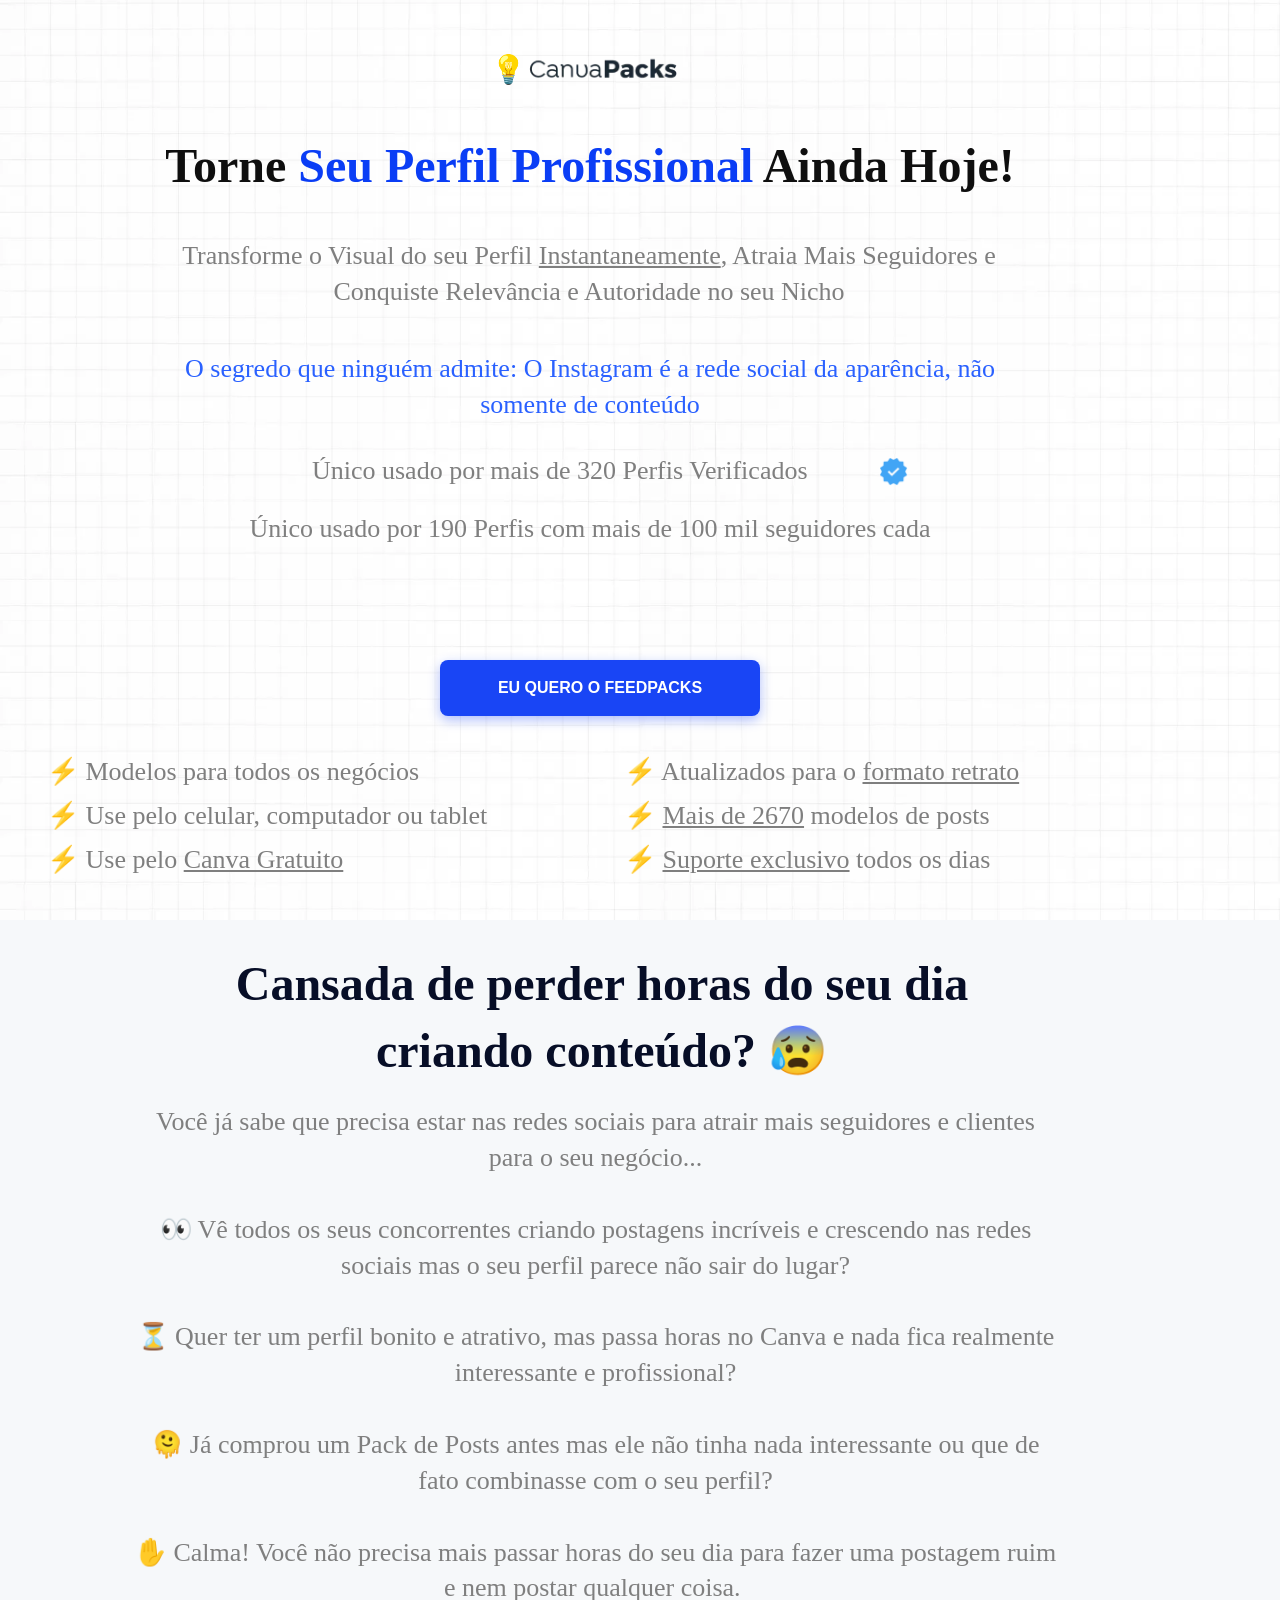
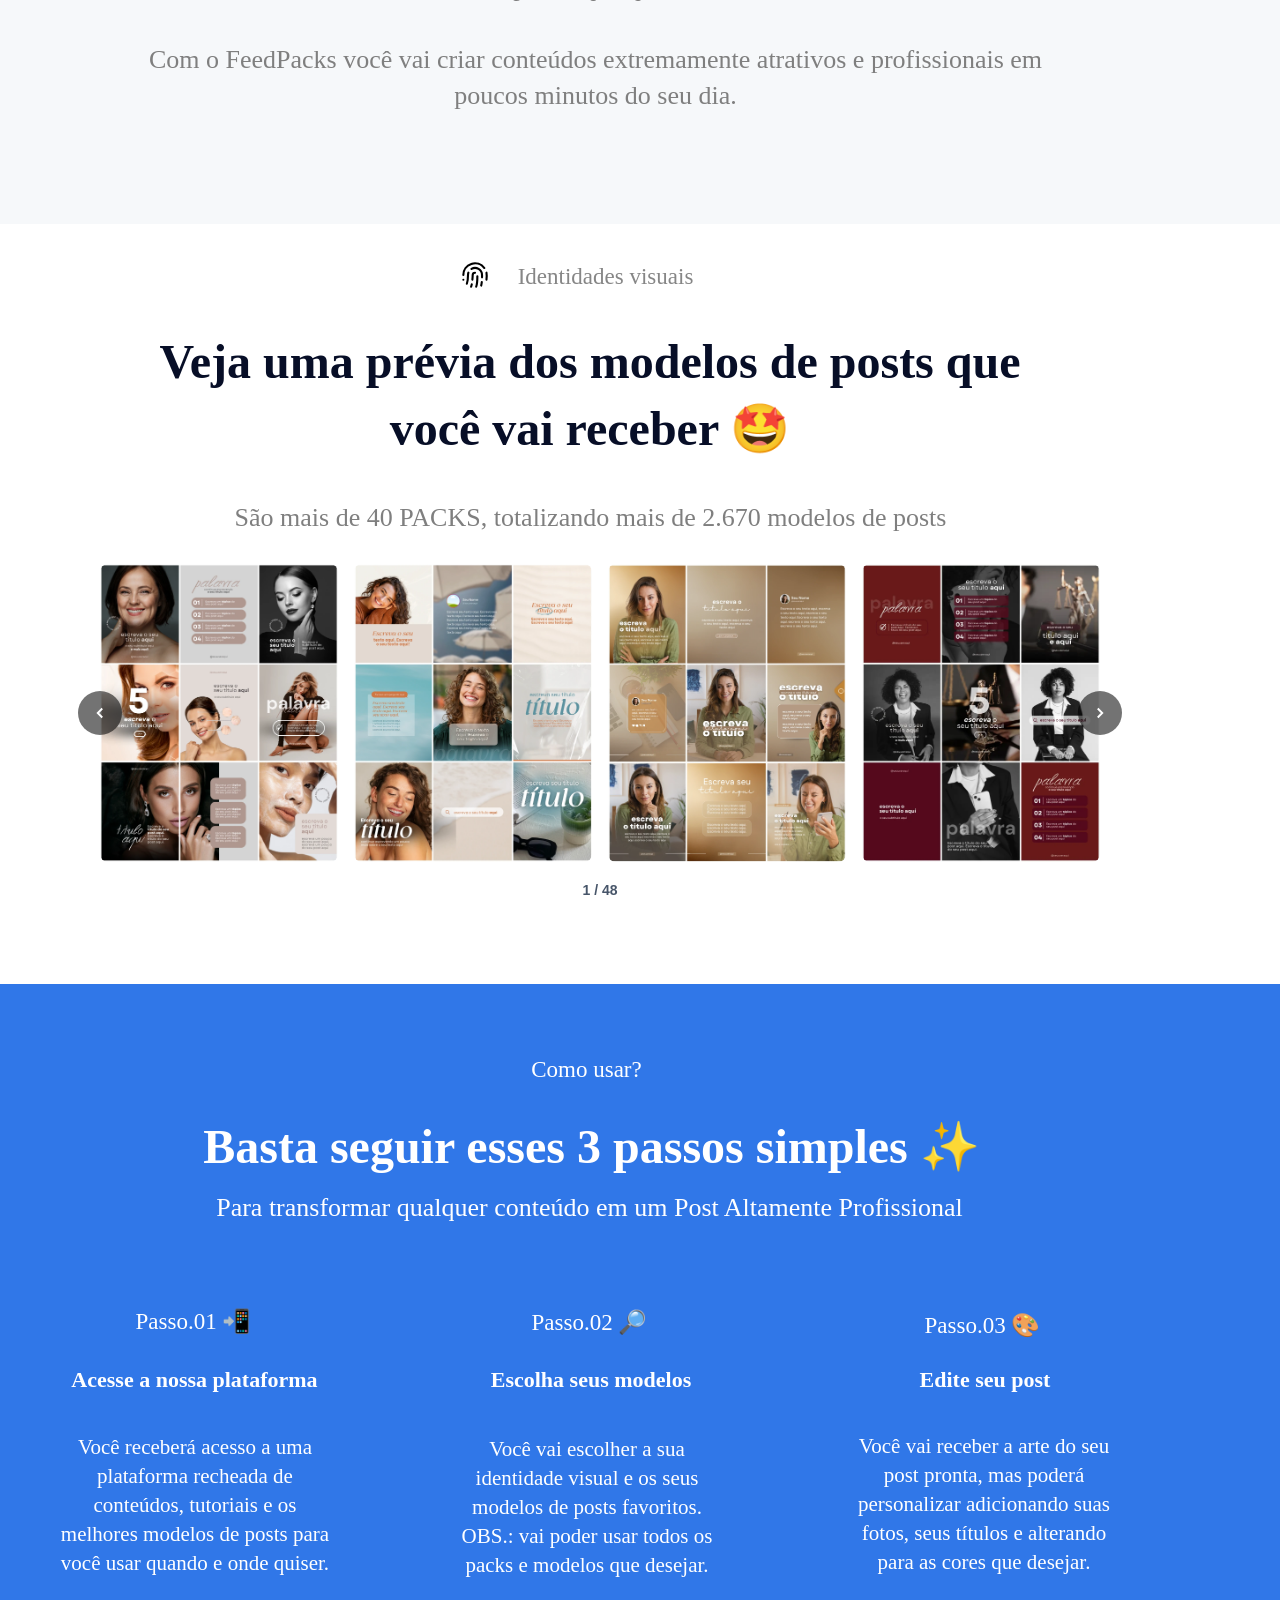
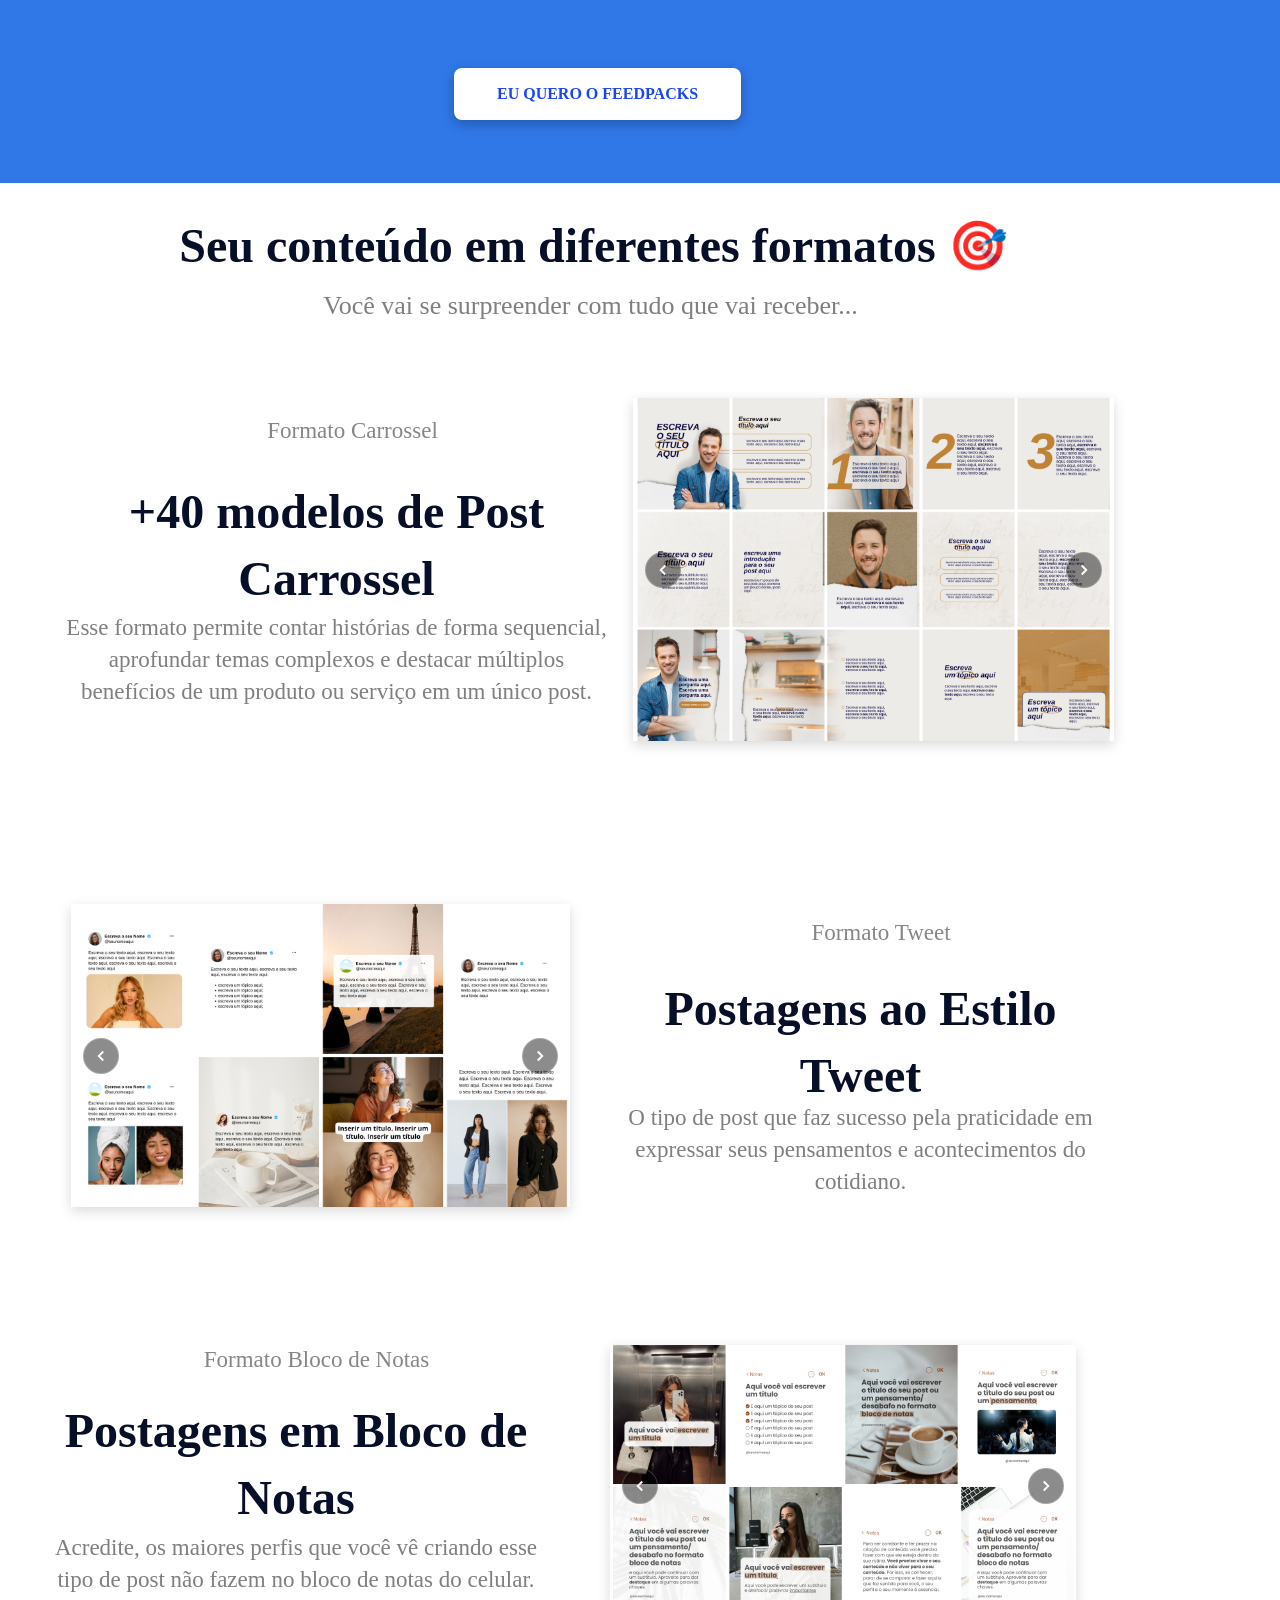
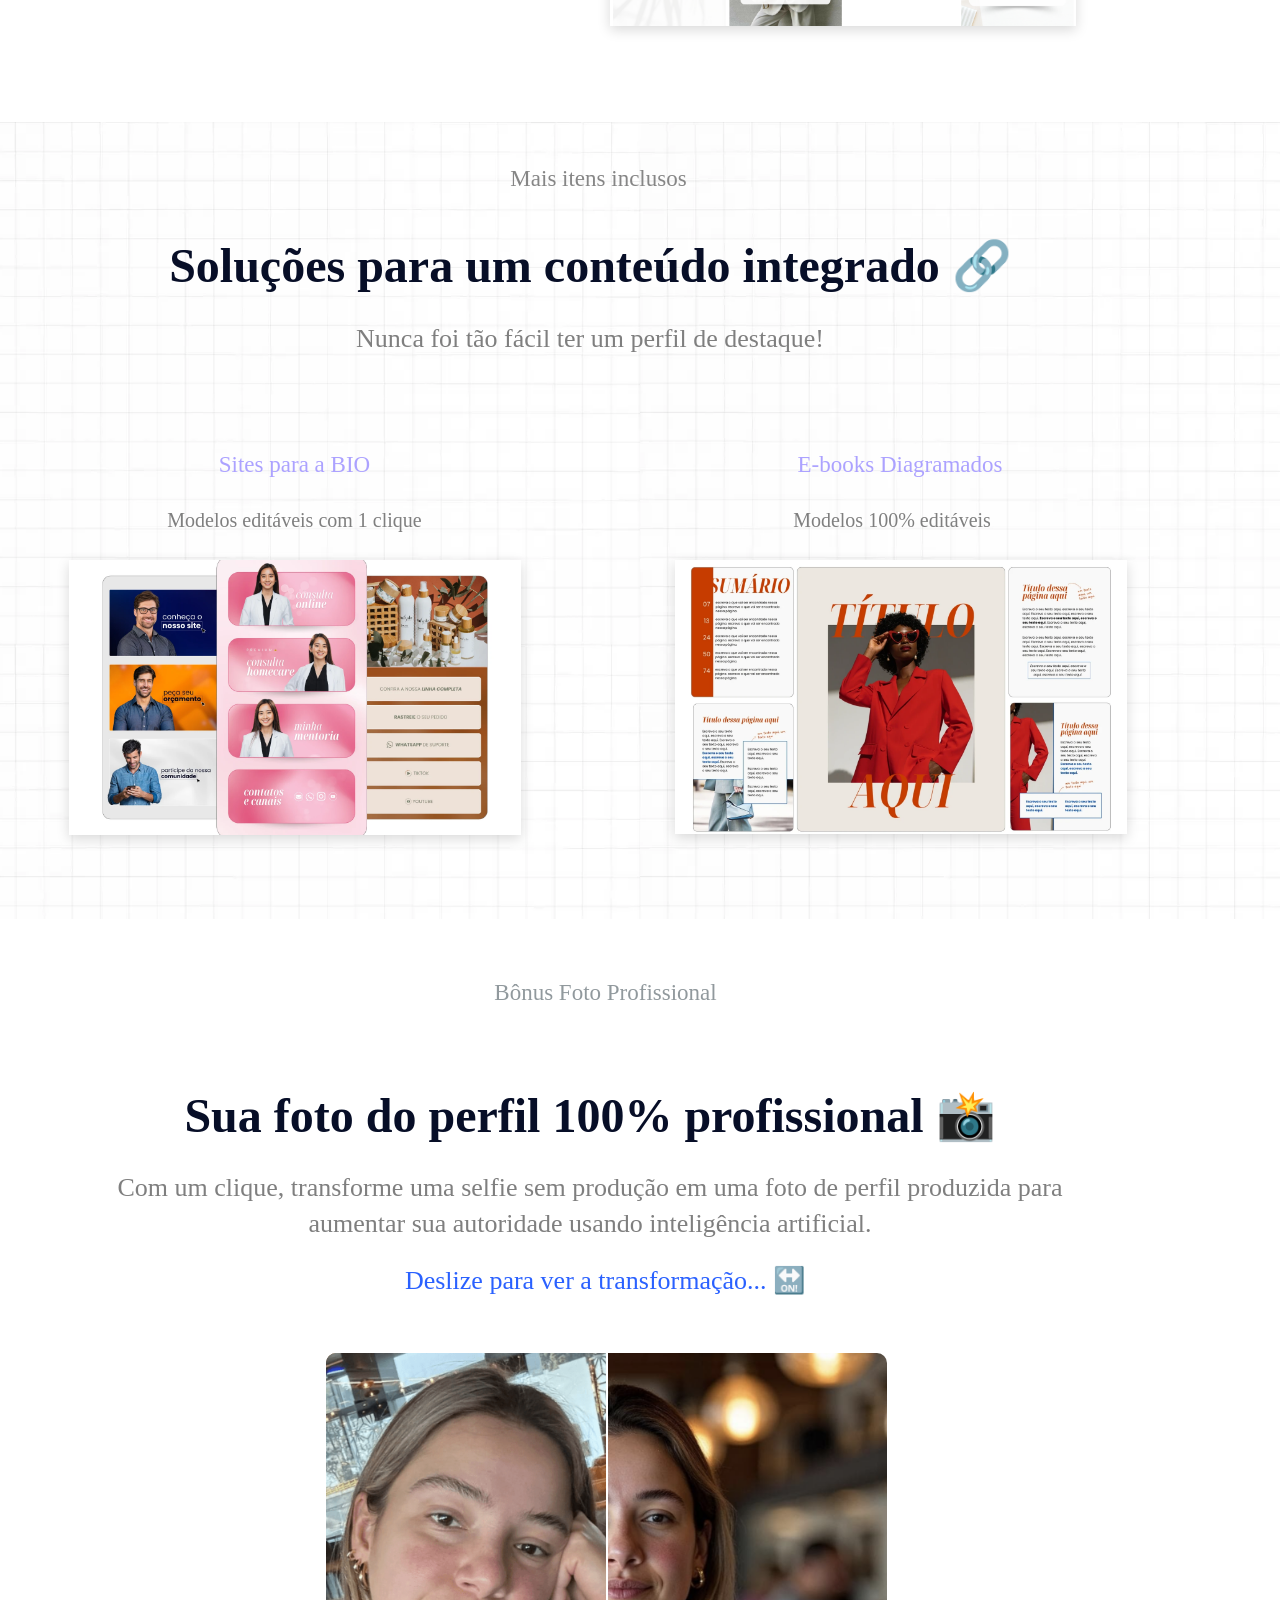
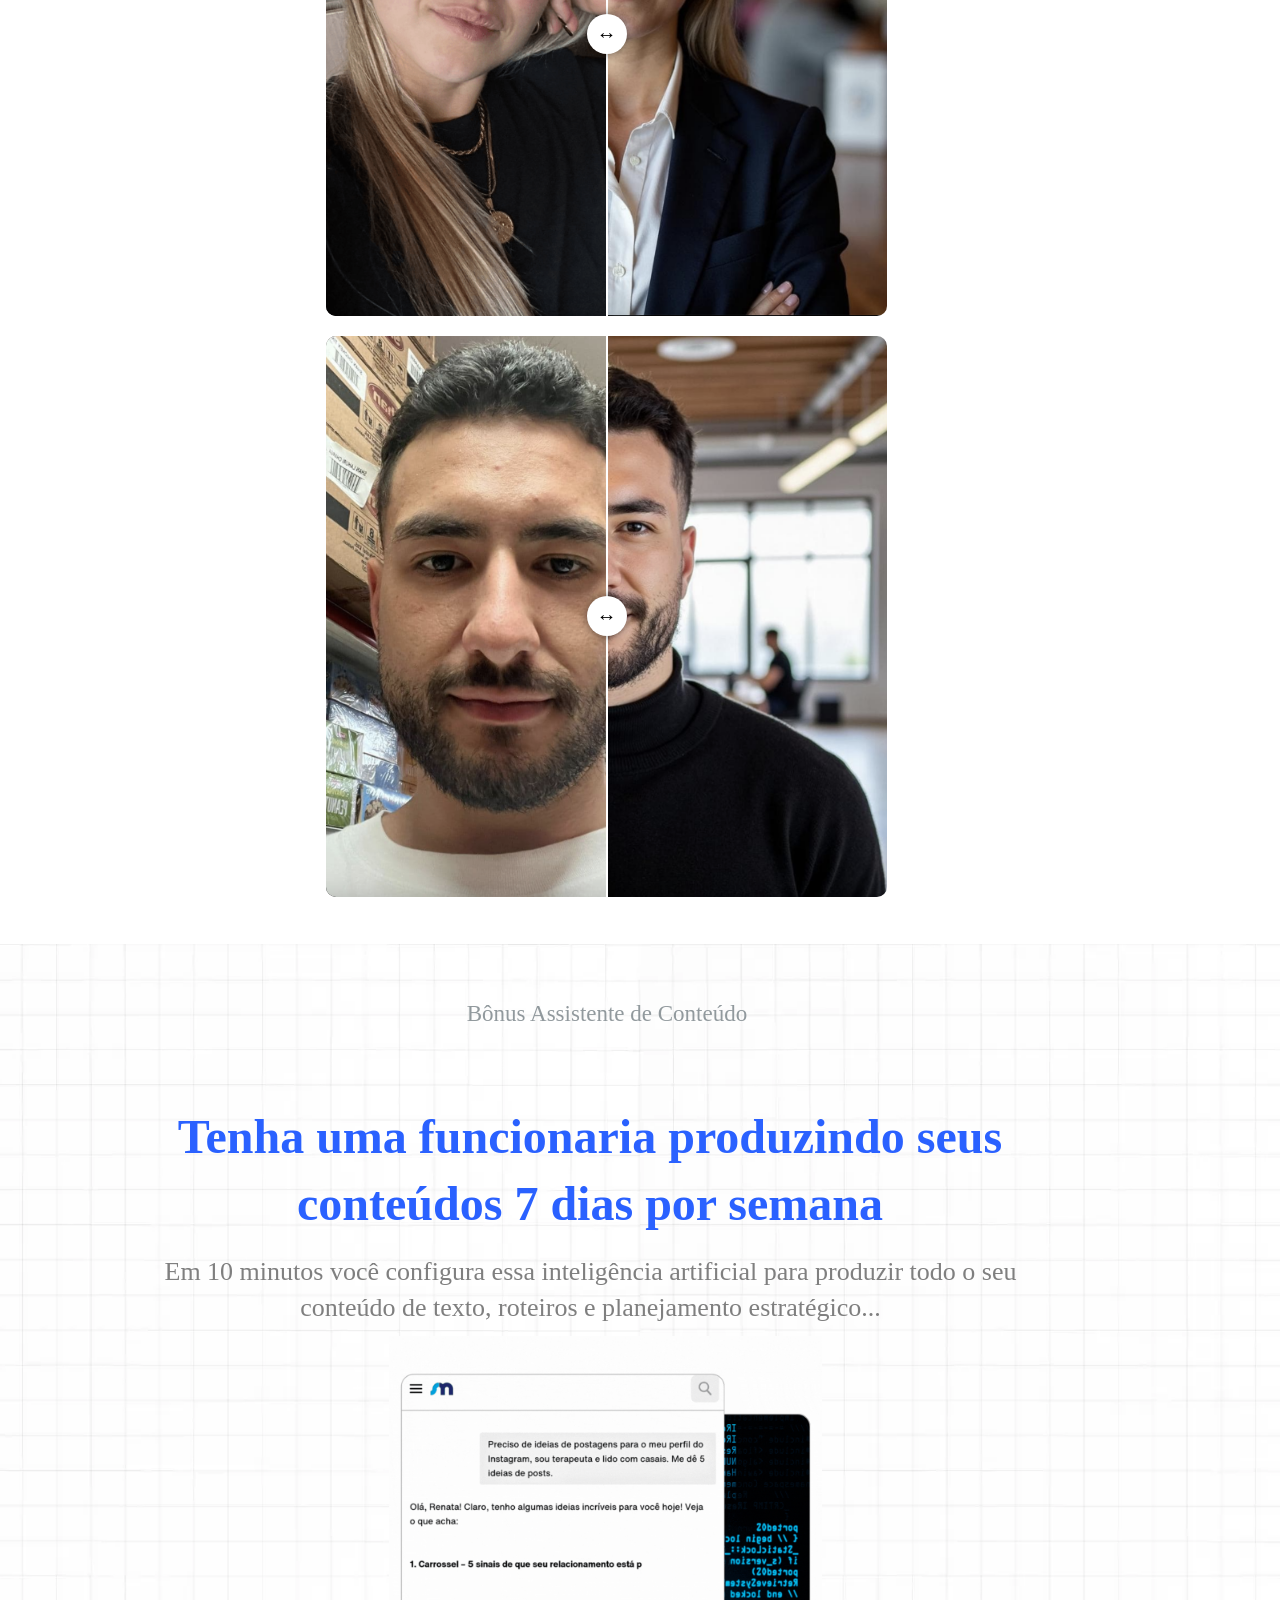
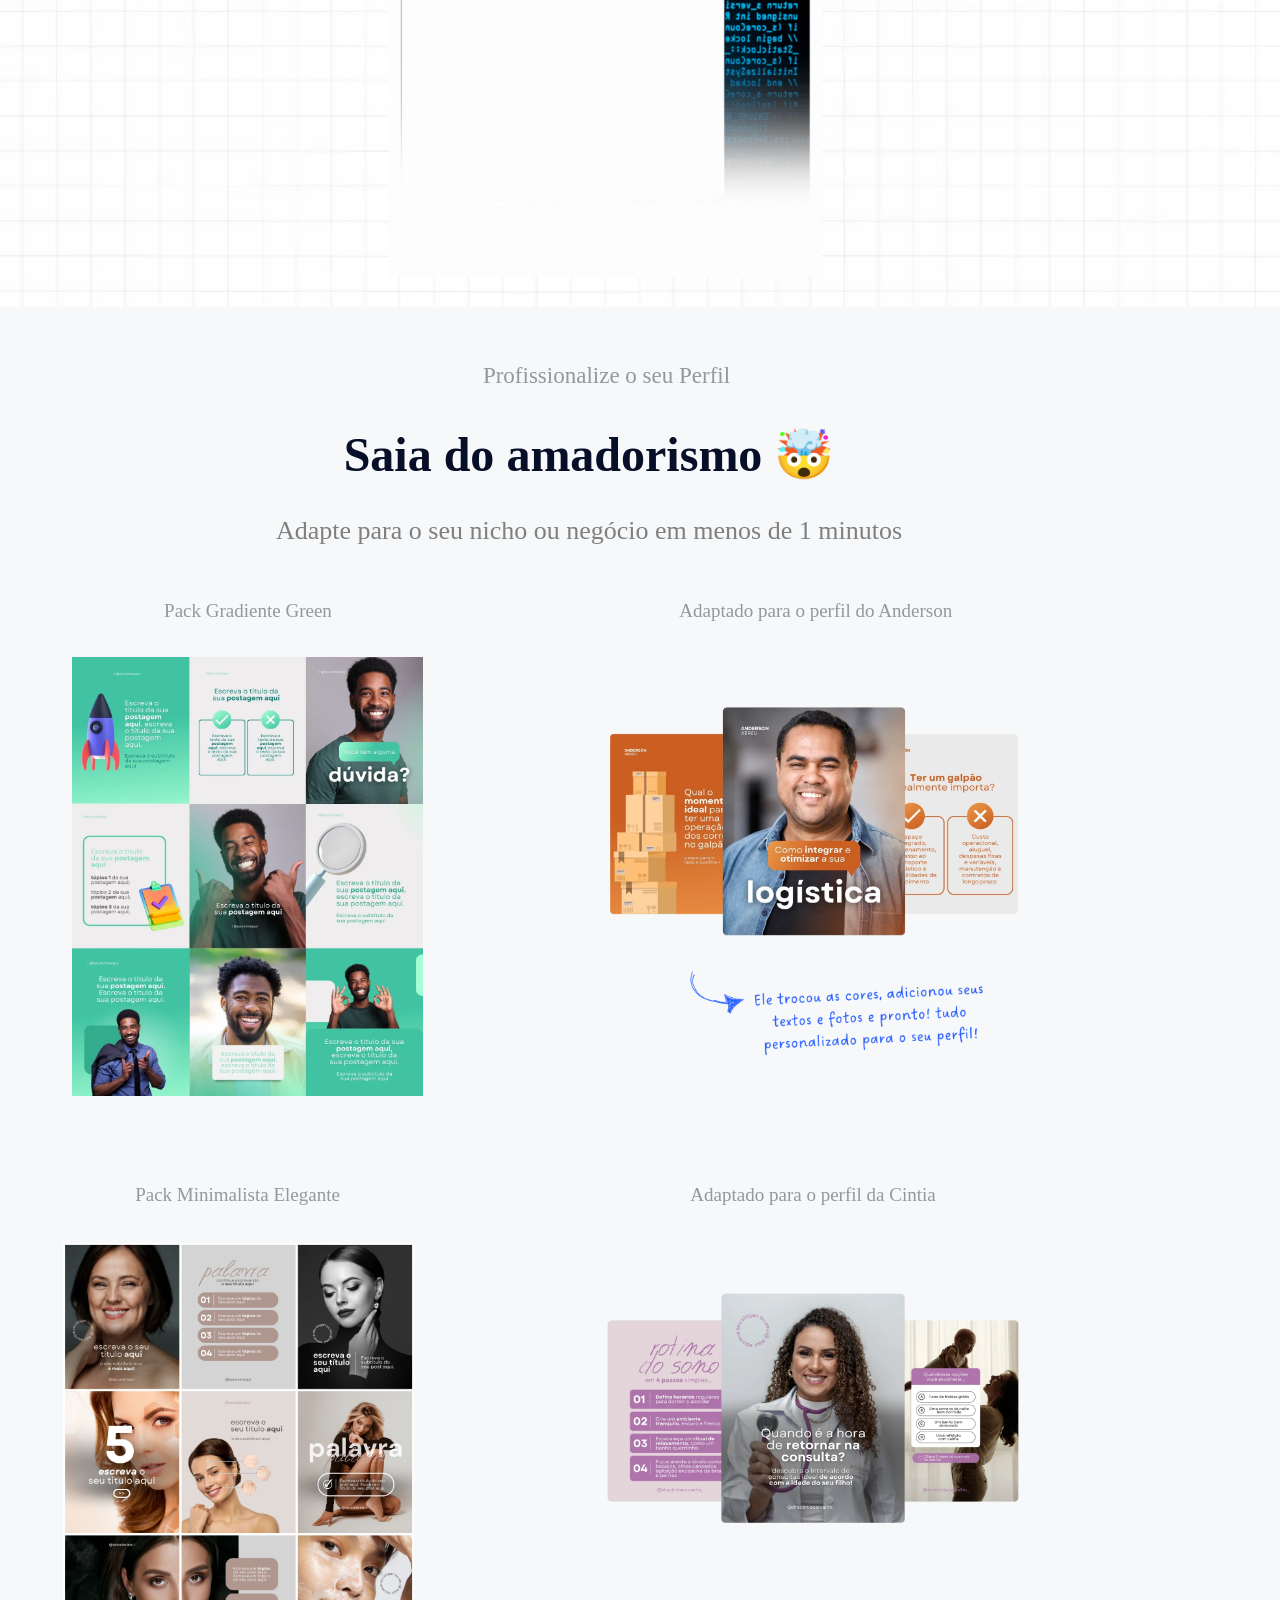
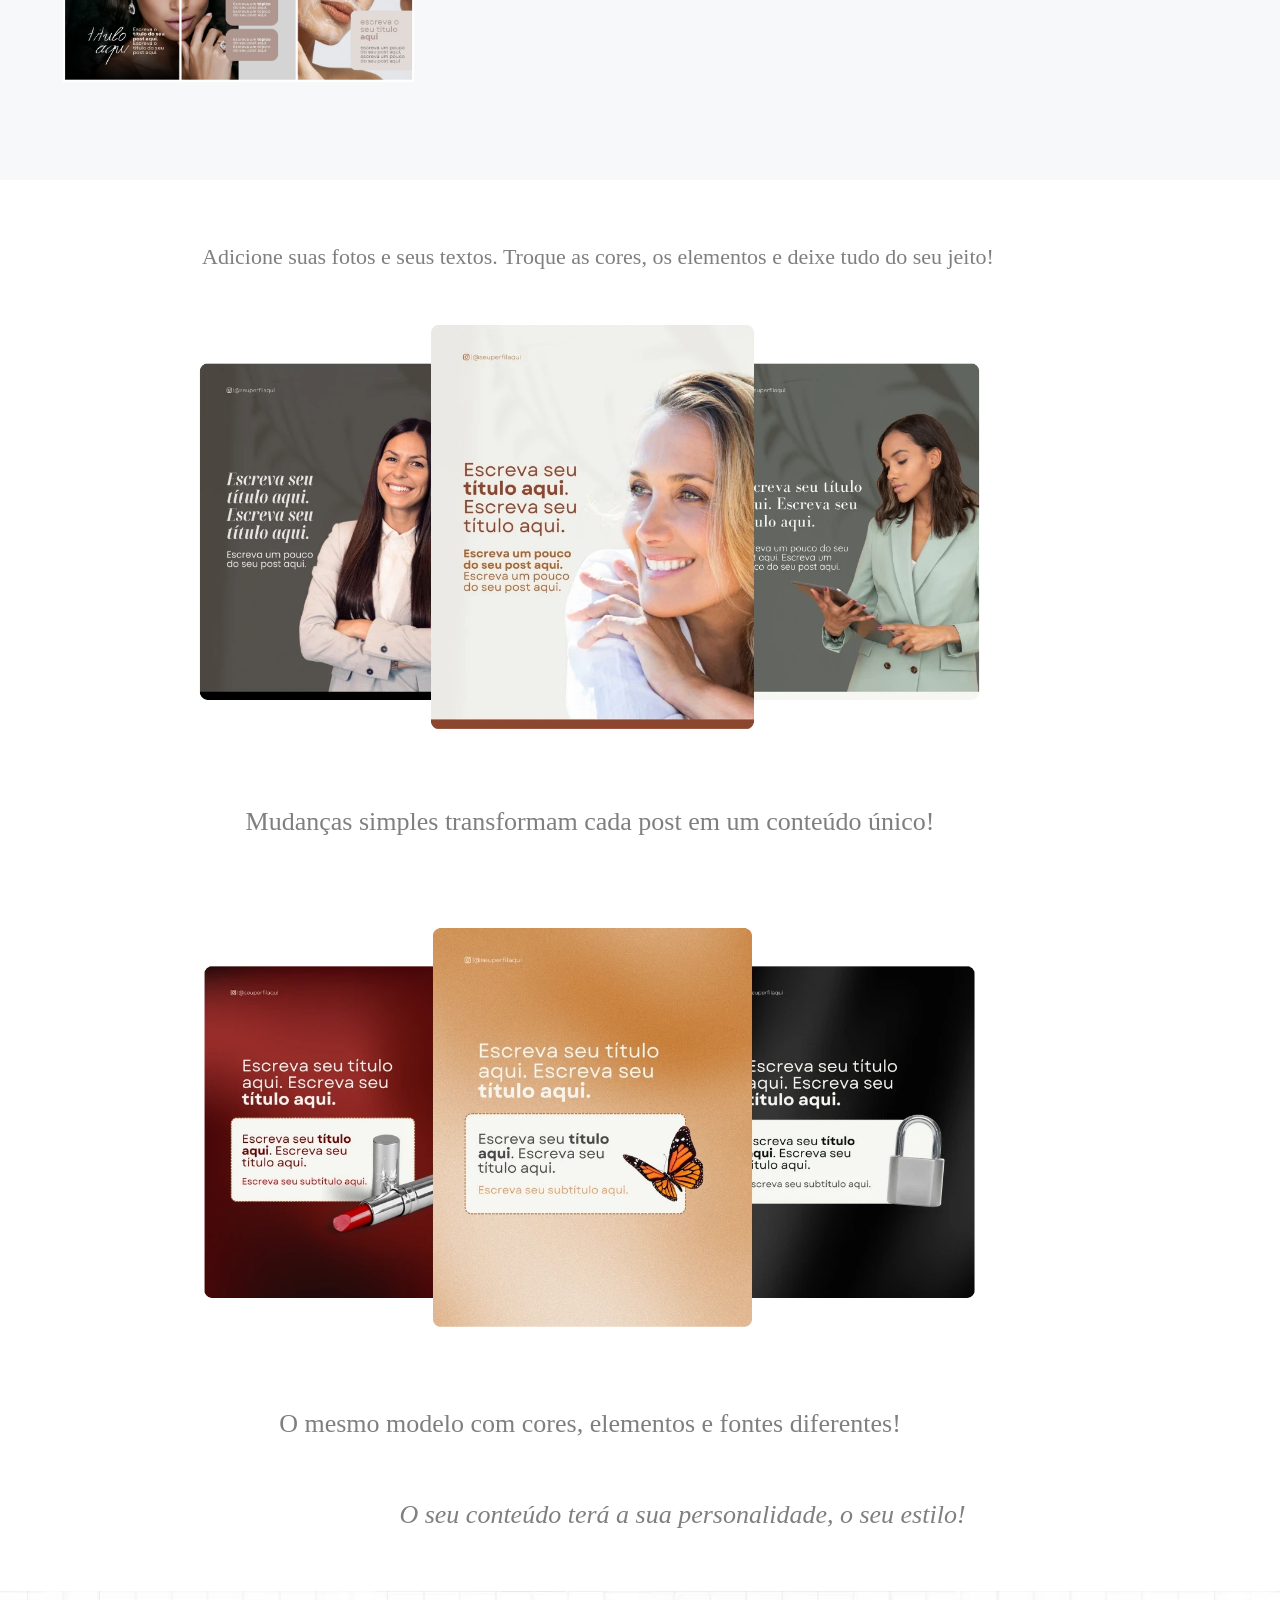
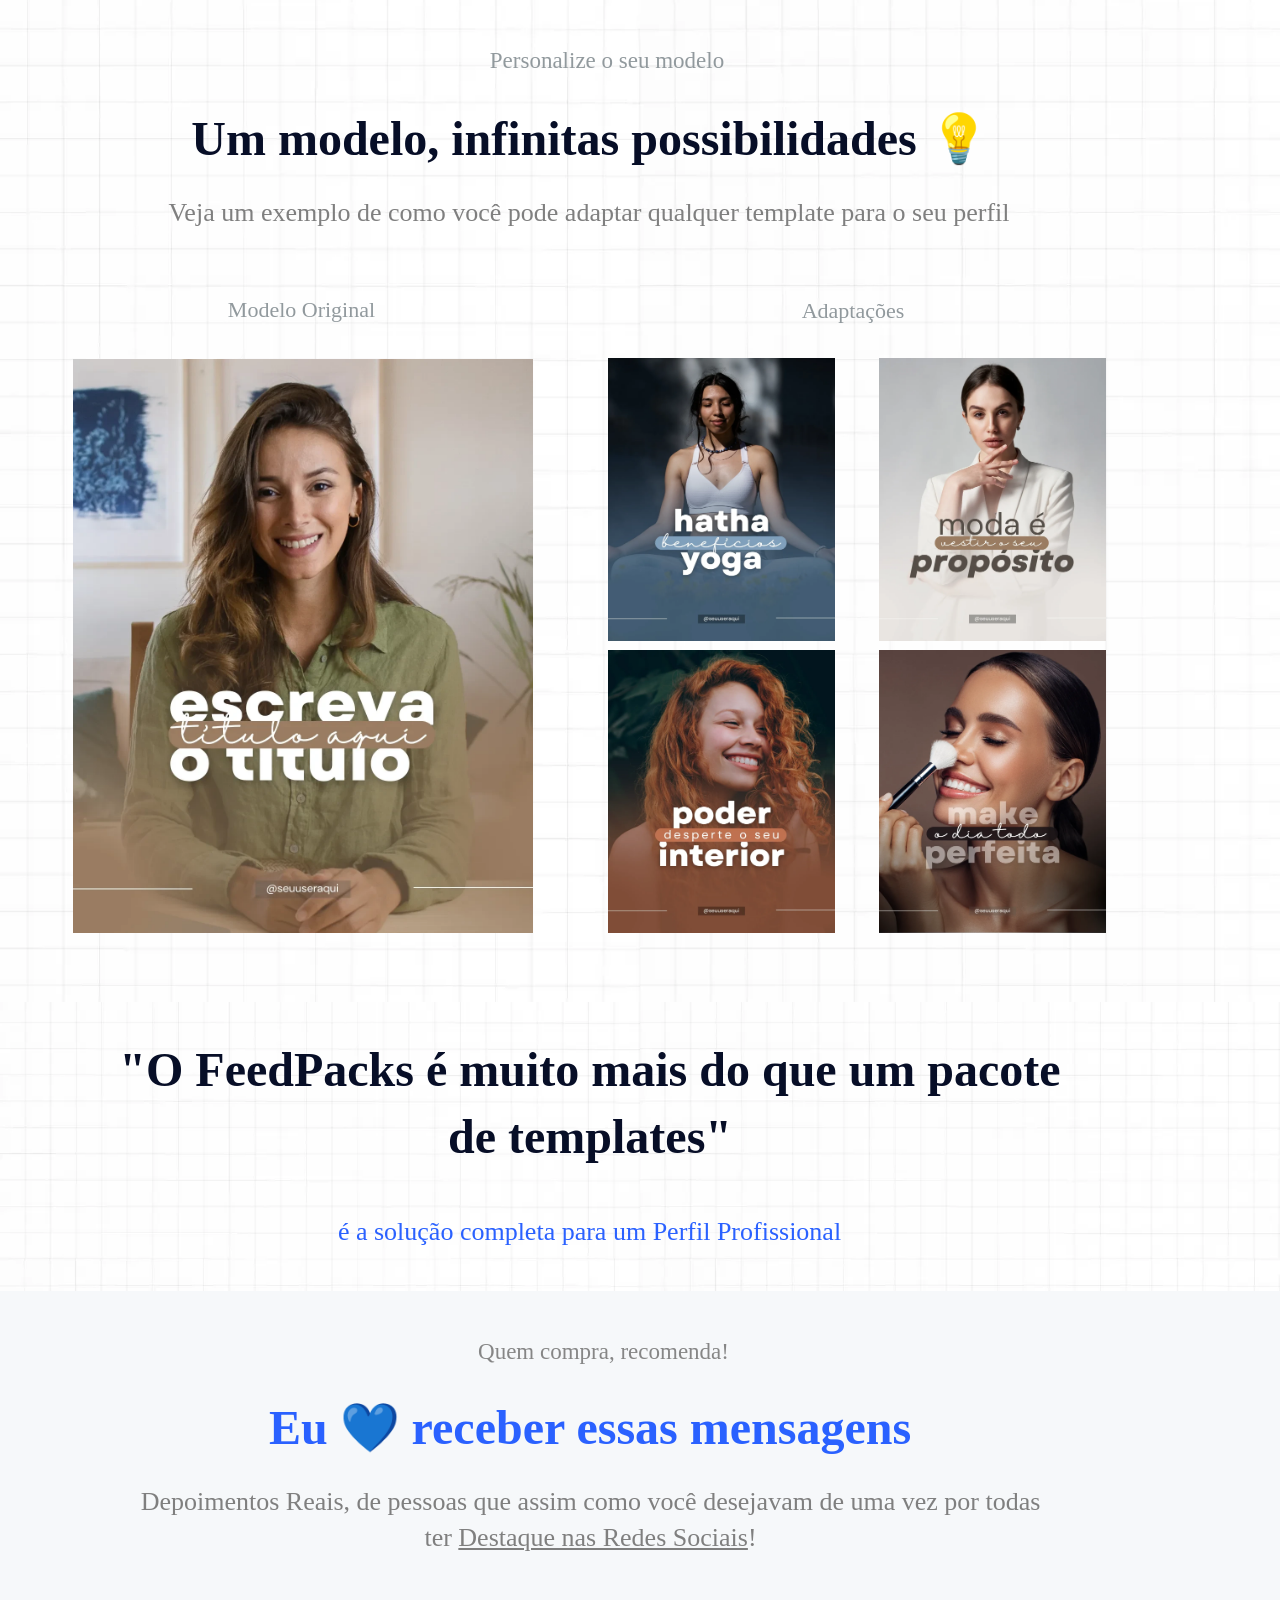
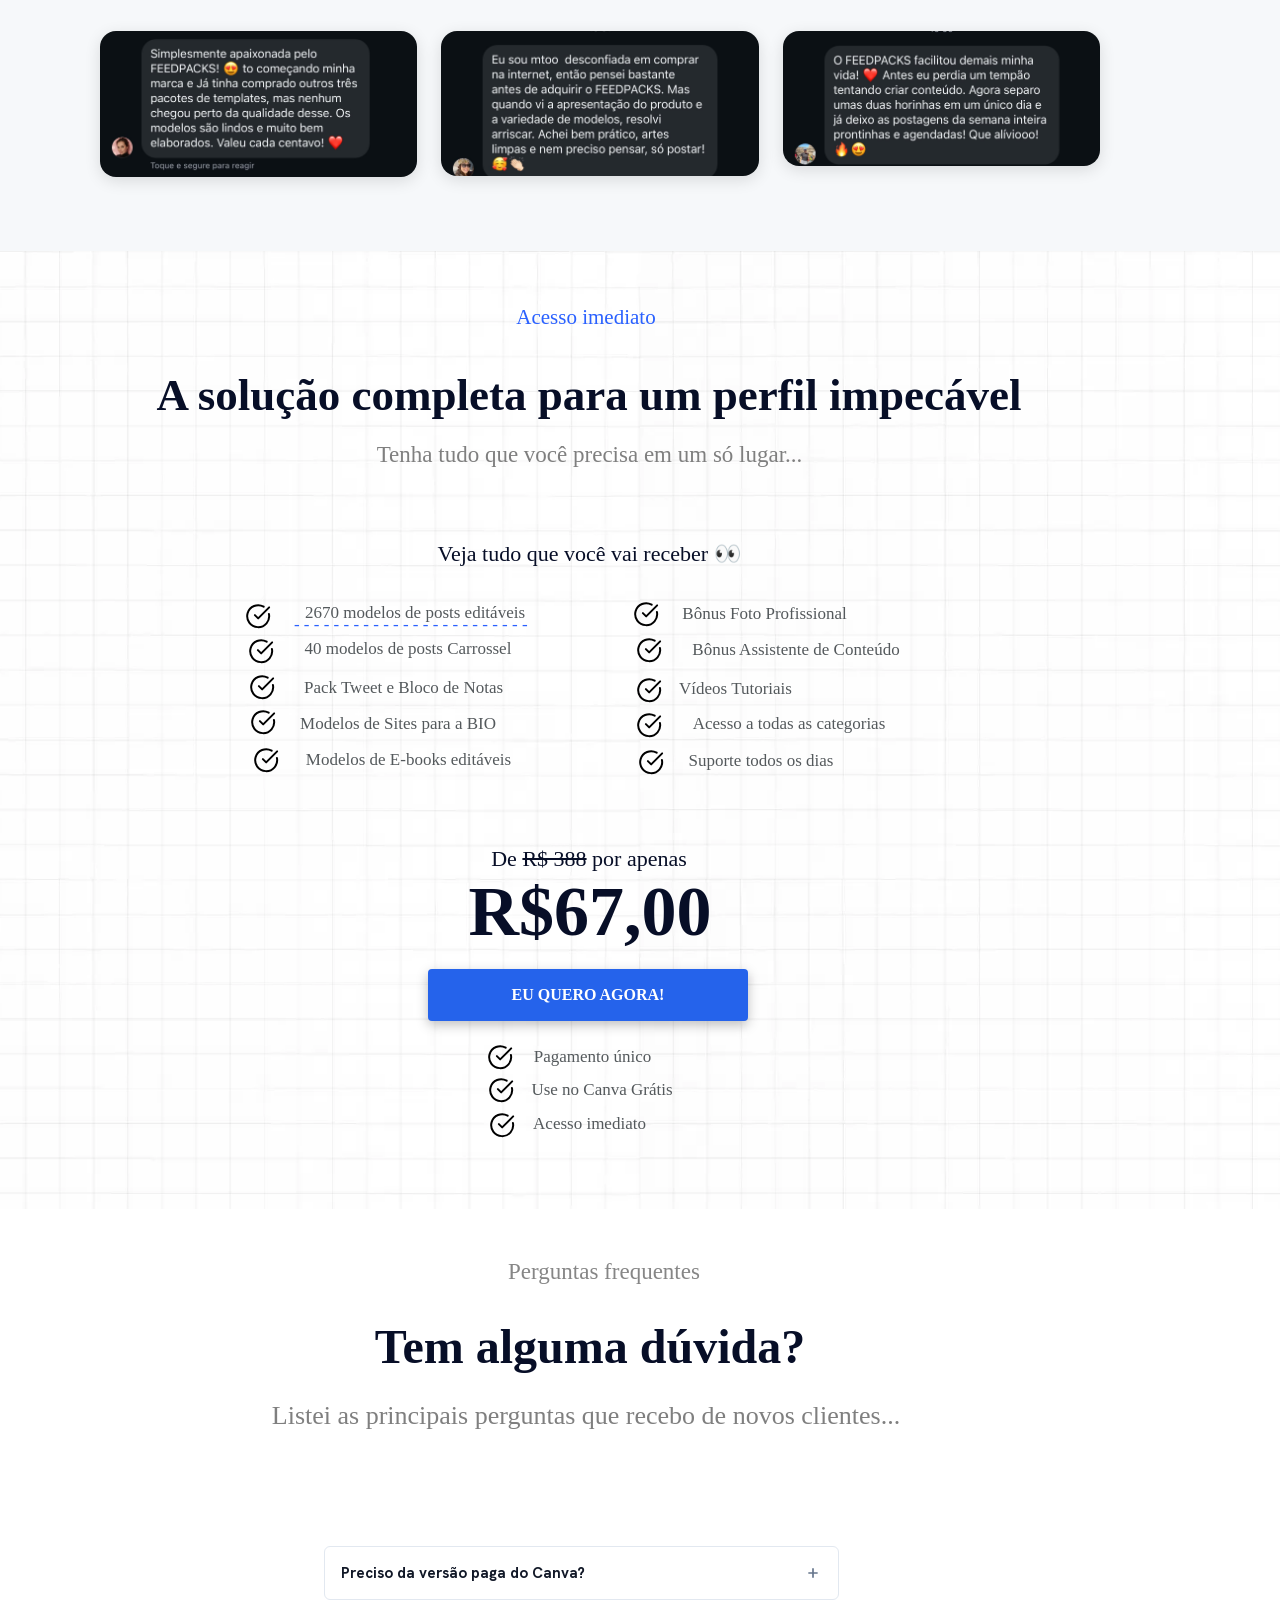
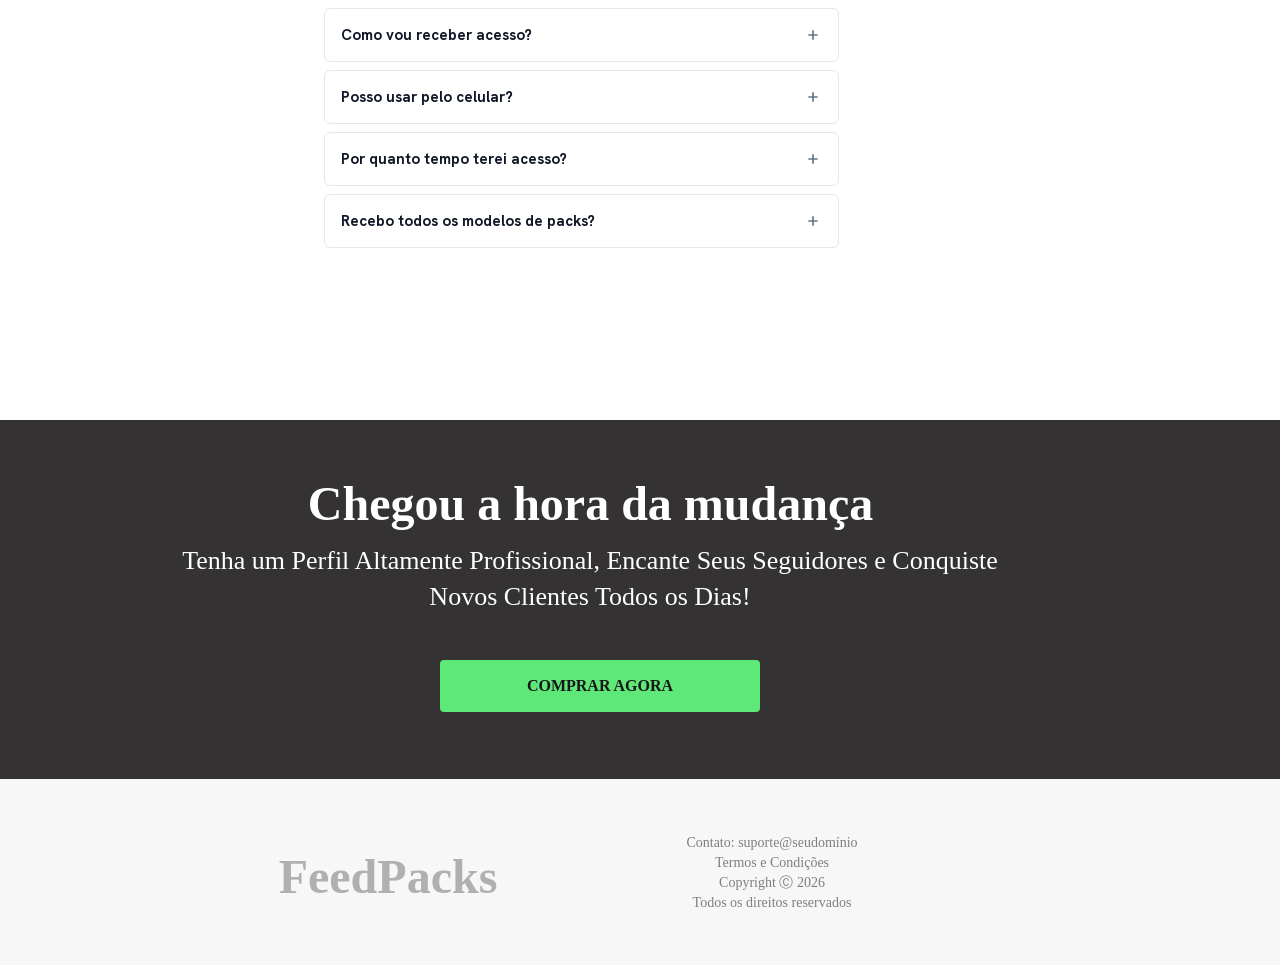
==== index.html @ 4bf65a67 "Renomeia produto de CanvaPacks para FeedPacks Co-Authored-By: Claude Sonnet 5.5 <noreply@anthropic.c" ====
<!DOCTYPE html><html lang="pt-BR"><head><meta charSet="utf-8"/><meta name="viewport" content="width=device-width, initial-scale=1"/><link rel="preload" as="image" href="assets/edyphemspqljhibvbrnt/storage/v1/object/public/hubzek-media-library/f5cd2f5e-c86b-4883-a4e1-63c032397491/imported-1792857576510-3pxstqfnja8.webp"/><link rel="preload" as="image" href="assets/edyphemspqljhibvbrnt/storage/v1/object/public/hubzek-media-library/f5cd2f5e-c86b-4883-a4e1-63c032397491/imported-1792857576053-fm1esg6tjwd.png"/><link rel="preload" as="image" href="assets/edyphemspqljhibvbrnt/storage/v1/object/public/hubzek-media-library/f5cd2f5e-c86b-4883-a4e1-63c032397491/imported-1792857593159-8lz497kk05f.webp"/><link rel="preload" as="image" href="assets/edyphemspqljhibvbrnt/storage/v1/object/public/hubzek-media-library/f5cd2f5e-c86b-4883-a4e1-63c032397491/imported-1792857590621-s1in8umgv1a.webp"/><link rel="preload" as="image" href="assets/edyphemspqljhibvbrnt/storage/v1/object/public/hubzek-media-library/f5cd2f5e-c86b-4883-a4e1-63c032397491/imported-1792857594372-h2m17st3m7e.webp"/><link rel="preload" as="image" href="assets/edyphemspqljhibvbrnt/storage/v1/object/public/hubzek-media-library/f5cd2f5e-c86b-4883-a4e1-63c032397491/imported-1792857578053-amzeessassm.webp"/><link rel="preload" as="image" href="assets/edyphemspqljhibvbrnt/storage/v1/object/public/hubzek-media-library/f5cd2f5e-c86b-4883-a4e1-63c032397491/imported-1792857580570-m7pcg8yn57.webp"/><link rel="preload" as="image" href="assets/edyphemspqljhibvbrnt/storage/v1/object/public/hubzek-media-library/f5cd2f5e-c86b-4883-a4e1-63c032397491/imported-1792857596373-ofp0qxct3zi.webp"/><link rel="preload" as="image" href="assets/edyphemspqljhibvbrnt/storage/v1/object/public/hubzek-media-library/f5cd2f5e-c86b-4883-a4e1-63c032397491/imported-1792857596807-cnisemzf256.webp"/><link rel="preload" as="image" href="assets/edyphemspqljhibvbrnt/storage/v1/object/public/hubzek-media-library/f5cd2f5e-c86b-4883-a4e1-63c032397491/imported-1792857588988-3ghtjv4r2kn.webp"/><link rel="stylesheet" href="_next/static/css/0c3785c9fa7c8b85.css?dpl=dpl_6zs5Zr68yLJe3BdymQSXBTtrrVVF" data-precedence="next"/><link rel="stylesheet" href="_next/static/css/4bf48b5267c575ad.css?dpl=dpl_6zs5Zr68yLJe3BdymQSXBTtrrVVF" data-precedence="next"/><link rel="stylesheet" href="_next/static/css/cd121e3ffa9a3808.css?dpl=dpl_6zs5Zr68yLJe3BdymQSXBTtrrVVF" data-precedence="next"/><link rel="preload" as="image" href="assets/edyphemspqljhibvbrnt/storage/v1/object/public/hubzek-media-library/f5cd2f5e-c86b-4883-a4e1-63c032397491/imported-1792857589406-zz87y6kq82c.webp"/><link rel="preload" as="image" href="assets/edyphemspqljhibvbrnt/storage/v1/object/public/hubzek-media-library/f5cd2f5e-c86b-4883-a4e1-63c032397491/imported-1792857589794-ccqzuak7d.webp"/><link rel="preload" as="image" href="assets/edyphemspqljhibvbrnt/storage/v1/object/public/hubzek-media-library/f5cd2f5e-c86b-4883-a4e1-63c032397491/imported-1792857590244-l6eyajtqxnn.webp"/><link rel="preload" as="image" href="assets/edyphemspqljhibvbrnt/storage/v1/object/public/hubzek-media-library/f5cd2f5e-c86b-4883-a4e1-63c032397491/imported-1792857581004-ifr0gn11cqd.webp"/><link rel="preload" as="image" href="assets/edyphemspqljhibvbrnt/storage/v1/object/public/hubzek-media-library/f5cd2f5e-c86b-4883-a4e1-63c032397491/imported-1792857594751-91o6nz9zsyk.webp"/><link rel="preload" as="image" href="assets/edyphemspqljhibvbrnt/storage/v1/object/public/hubzek-media-library/f5cd2f5e-c86b-4883-a4e1-63c032397491/imported-1792857598047-c7ffo13fql7.webp"/><link rel="preload" as="image" href="assets/edyphemspqljhibvbrnt/storage/v1/object/public/hubzek-media-library/f5cd2f5e-c86b-4883-a4e1-63c032397491/imported-1792857585502-i8kad0trvq.webp"/><link rel="preload" as="image" href="assets/edyphemspqljhibvbrnt/storage/v1/object/public/hubzek-media-library/f5cd2f5e-c86b-4883-a4e1-63c032397491/imported-1792857579727-6rb6endej7q.webp"/><link rel="preload" as="image" href="assets/edyphemspqljhibvbrnt/storage/v1/object/public/hubzek-media-library/f5cd2f5e-c86b-4883-a4e1-63c032397491/imported-1792857587714-21g95s5zwr2j.webp"/><link rel="preload" as="image" href="assets/edyphemspqljhibvbrnt/storage/v1/object/public/hubzek-media-library/f5cd2f5e-c86b-4883-a4e1-63c032397491/imported-1792857580155-68y06hzaxn7.webp"/><link rel="preload" as="image" href="assets/edyphemspqljhibvbrnt/storage/v1/object/public/hubzek-media-library/f5cd2f5e-c86b-4883-a4e1-63c032397491/imported-1792857595948-8mujx73dmn8.webp"/><link rel="preload" as="image" href="assets/edyphemspqljhibvbrnt/storage/v1/object/public/hubzek-media-library/f5cd2f5e-c86b-4883-a4e1-63c032397491/imported-1792857585003-md0zddj5r8.webp"/><link rel="preload" as="image" href="assets/edyphemspqljhibvbrnt/storage/v1/object/public/hubzek-media-library/f5cd2f5e-c86b-4883-a4e1-63c032397491/imported-1792857587260-ii853s7p57.webp"/><link rel="preload" as="image" href="assets/edyphemspqljhibvbrnt/storage/v1/object/public/hubzek-media-library/f5cd2f5e-c86b-4883-a4e1-63c032397491/imported-1792857586836-gl4gv0skkxs.webp"/><link rel="preload" as="image" href="assets/edyphemspqljhibvbrnt/storage/v1/object/public/hubzek-media-library/f5cd2f5e-c86b-4883-a4e1-63c032397491/imported-1792857578473-swrol8qsie.webp"/><link rel="preload" as="image" href="assets/edyphemspqljhibvbrnt/storage/v1/object/public/hubzek-media-library/f5cd2f5e-c86b-4883-a4e1-63c032397491/imported-1792857588580-ime2op9nu4f.webp"/><link rel="preload" as="image" href="assets/edyphemspqljhibvbrnt/storage/v1/object/public/hubzek-media-library/f5cd2f5e-c86b-4883-a4e1-63c032397491/imported-1792857585907-yplyrssdo6.webp"/><link rel="preload" as="image" href="assets/edyphemspqljhibvbrnt/storage/v1/object/public/hubzek-media-library/f5cd2f5e-c86b-4883-a4e1-63c032397491/imported-1792857578837-78kp14lg756.webp"/><link rel="preload" as="image" href="assets/edyphemspqljhibvbrnt/storage/v1/object/public/hubzek-media-library/f5cd2f5e-c86b-4883-a4e1-63c032397491/imported-1792857597199-t3yv3alagmr.webp"/><link rel="preload" as="image" href="assets/edyphemspqljhibvbrnt/storage/v1/object/public/hubzek-media-library/f5cd2f5e-c86b-4883-a4e1-63c032397491/imported-1792857586298-niqzhasdba.webp"/><link rel="preload" as="image" href="assets/edyphemspqljhibvbrnt/storage/v1/object/public/hubzek-media-library/f5cd2f5e-c86b-4883-a4e1-63c032397491/imported-1792857577435-tgqln4crm8f.webp"/><link rel="preload" as="image" href="assets/edyphemspqljhibvbrnt/storage/v1/object/public/hubzek-media-library/f5cd2f5e-c86b-4883-a4e1-63c032397491/imported-1792857581712-l53xn3vyjof.webp"/><link rel="preload" as="image" href="assets/edyphemspqljhibvbrnt/storage/v1/object/public/hubzek-media-library/f5cd2f5e-c86b-4883-a4e1-63c032397491/imported-1792857582179-u0k4fmctu7.webp"/><link rel="preload" as="image" href="assets/edyphemspqljhibvbrnt/storage/v1/object/public/hubzek-media-library/f5cd2f5e-c86b-4883-a4e1-63c032397491/imported-1792857591899-g3hiep148ks.webp"/><link rel="preload" as="image" href="assets/edyphemspqljhibvbrnt/storage/v1/object/public/hubzek-media-library/f5cd2f5e-c86b-4883-a4e1-63c032397491/imported-1792857591163-hlg2rfd90ac.webp"/><link rel="preload" as="image" href="assets/edyphemspqljhibvbrnt/storage/v1/object/public/hubzek-media-library/f5cd2f5e-c86b-4883-a4e1-63c032397491/imported-1792857579324-r34x8f3mutf.webp"/><link rel="preload" as="image" href="assets/edyphemspqljhibvbrnt/storage/v1/object/public/hubzek-media-library/f5cd2f5e-c86b-4883-a4e1-63c032397491/imported-1792857592339-h1v0e2miowr.webp"/><link rel="preload" as="image" href="assets/edyphemspqljhibvbrnt/storage/v1/object/public/hubzek-media-library/f5cd2f5e-c86b-4883-a4e1-63c032397491/imported-1792857597593-66ugvxhju1p.webp"/><link rel="preload" as="image" href="assets/edyphemspqljhibvbrnt/storage/v1/object/public/hubzek-media-library/f5cd2f5e-c86b-4883-a4e1-63c032397491/imported-1792857582642-068kkisc6upe.webp"/><link rel="preload" as="image" href="assets/edyphemspqljhibvbrnt/storage/v1/object/public/hubzek-media-library/f5cd2f5e-c86b-4883-a4e1-63c032397491/imported-1792857583165-ni70733zxdr.webp"/><link rel="preload" as="image" href="assets/edyphemspqljhibvbrnt/storage/v1/object/public/hubzek-media-library/f5cd2f5e-c86b-4883-a4e1-63c032397491/imported-1792857576965-fefinannr3s.webp"/><link rel="preload" as="image" href="assets/edyphemspqljhibvbrnt/storage/v1/object/public/hubzek-media-library/f5cd2f5e-c86b-4883-a4e1-63c032397491/imported-1792857583661-0fgwc9yu10o9.webp"/><link rel="preload" as="image" href="assets/edyphemspqljhibvbrnt/storage/v1/object/public/hubzek-media-library/f5cd2f5e-c86b-4883-a4e1-63c032397491/imported-1792857595139-agx0u9nmkav.webp"/><link rel="preload" as="image" href="assets/edyphemspqljhibvbrnt/storage/v1/object/public/hubzek-media-library/f5cd2f5e-c86b-4883-a4e1-63c032397491/imported-1792857593569-9whuhs62jn9.webp"/><link rel="preload" as="image" href="assets/edyphemspqljhibvbrnt/storage/v1/object/public/hubzek-media-library/f5cd2f5e-c86b-4883-a4e1-63c032397491/imported-1792857593994-5ab1g84iw2o.webp"/><link rel="preload" as="image" href="assets/edyphemspqljhibvbrnt/storage/v1/object/public/hubzek-media-library/f5cd2f5e-c86b-4883-a4e1-63c032397491/imported-1792857588163-9c6m666qm0f.webp"/><link rel="preload" as="image" href="assets/edyphemspqljhibvbrnt/storage/v1/object/public/hubzek-media-library/f5cd2f5e-c86b-4883-a4e1-63c032397491/imported-1792857592766-if7ucmmzzv8.webp"/><link rel="preload" as="image" href="assets/edyphemspqljhibvbrnt/storage/v1/object/public/hubzek-media-library/f5cd2f5e-c86b-4883-a4e1-63c032397491/imported-1792857584066-jhv5kmk888.webp"/><link rel="preload" as="image" href="assets/edyphemspqljhibvbrnt/storage/v1/object/public/hubzek-media-library/f5cd2f5e-c86b-4883-a4e1-63c032397491/imported-1792857584598-5ddf71px4lc.webp"/><link rel="preload" as="image" href="assets/edyphemspqljhibvbrnt/storage/v1/object/public/hubzek-media-library/f5cd2f5e-c86b-4883-a4e1-63c032397491/imported-1792857595564-swgwu8vtvd.webp"/><link rel="preload" as="image" href="assets/edyphemspqljhibvbrnt/storage/v1/object/public/hubzek-media-library/f5cd2f5e-c86b-4883-a4e1-63c032397491/imported-1792857603932-onh9xf8ewi.webp"/><link rel="preload" as="image" href="assets/edyphemspqljhibvbrnt/storage/v1/object/public/hubzek-media-library/f5cd2f5e-c86b-4883-a4e1-63c032397491/imported-1792857603484-hnv81mfhn7p.webp"/><link rel="preload" as="image" href="assets/edyphemspqljhibvbrnt/storage/v1/object/public/hubzek-media-library/f5cd2f5e-c86b-4883-a4e1-63c032397491/imported-1792857604351-7u5ltbabxcf.gif"/><link rel="preload" as="image" href="assets/edyphemspqljhibvbrnt/storage/v1/object/public/hubzek-media-library/f5cd2f5e-c86b-4883-a4e1-63c032397491/imported-1792857604965-6onlpsmbf05.webp"/><link rel="preload" as="image" href="assets/edyphemspqljhibvbrnt/storage/v1/object/public/hubzek-media-library/f5cd2f5e-c86b-4883-a4e1-63c032397491/imported-1792857605428-2cbb1u2uhpi.png"/><link rel="preload" as="image" href="assets/edyphemspqljhibvbrnt/storage/v1/object/public/hubzek-media-library/f5cd2f5e-c86b-4883-a4e1-63c032397491/imported-1792857605839-uz96ksn5qxa.webp"/><link rel="preload" as="image" href="assets/edyphemspqljhibvbrnt/storage/v1/object/public/hubzek-media-library/f5cd2f5e-c86b-4883-a4e1-63c032397491/imported-1792857606816-c6lkzc2g63a.webp"/><link rel="preload" as="image" href="assets/edyphemspqljhibvbrnt/storage/v1/object/public/hubzek-media-library/f5cd2f5e-c86b-4883-a4e1-63c032397491/imported-1792857606378-v6zaazvoppc.webp"/><link rel="preload" as="image" href="assets/edyphemspqljhibvbrnt/storage/v1/object/public/hubzek-media-library/f5cd2f5e-c86b-4883-a4e1-63c032397491/imported-1792857607313-vev2a2xs1mj.webp"/><link rel="preload" as="image" href="assets/edyphemspqljhibvbrnt/storage/v1/object/public/hubzek-media-library/f5cd2f5e-c86b-4883-a4e1-63c032397491/imported-1792857608854-jqj1owkvvsr.webp"/><link rel="preload" as="image" href="assets/edyphemspqljhibvbrnt/storage/v1/object/public/hubzek-media-library/f5cd2f5e-c86b-4883-a4e1-63c032397491/imported-1792857609706-6xxnwa0f68i.webp"/><link rel="preload" as="image" href="assets/edyphemspqljhibvbrnt/storage/v1/object/public/hubzek-media-library/f5cd2f5e-c86b-4883-a4e1-63c032397491/imported-1792857609284-gqa8y6k5klp.webp"/><link rel="preload" as="image" href="assets/edyphemspqljhibvbrnt/storage/v1/object/public/hubzek-media-library/f5cd2f5e-c86b-4883-a4e1-63c032397491/imported-1792857607858-5m3m5gzjqgr.webp"/><link rel="preload" as="image" href="assets/edyphemspqljhibvbrnt/storage/v1/object/public/hubzek-media-library/f5cd2f5e-c86b-4883-a4e1-63c032397491/imported-1792857614027-g4ds6b6r9b.webp"/><link rel="preload" as="image" href="assets/edyphemspqljhibvbrnt/storage/v1/object/public/hubzek-media-library/f5cd2f5e-c86b-4883-a4e1-63c032397491/imported-1792857616443-z0kqyvat2k.webp"/><link rel="preload" as="image" href="assets/edyphemspqljhibvbrnt/storage/v1/object/public/hubzek-media-library/f5cd2f5e-c86b-4883-a4e1-63c032397491/imported-1792857614764-c2aoyx6hmzb.webp"/><link rel="preload" as="image" href="assets/edyphemspqljhibvbrnt/storage/v1/object/public/hubzek-media-library/f5cd2f5e-c86b-4883-a4e1-63c032397491/imported-1792857616924-fprbv7t4wwk.webp"/><link rel="preload" as="image" href="assets/edyphemspqljhibvbrnt/storage/v1/object/public/hubzek-media-library/f5cd2f5e-c86b-4883-a4e1-63c032397491/imported-1792857615143-olzrd1e1p58.webp"/><link rel="preload" as="image" href="assets/edyphemspqljhibvbrnt/storage/v1/object/public/hubzek-media-library/f5cd2f5e-c86b-4883-a4e1-63c032397491/imported-1792857610942-cbaj7uo4e8a.webp"/><link rel="preload" as="image" href="assets/edyphemspqljhibvbrnt/storage/v1/object/public/hubzek-media-library/f5cd2f5e-c86b-4883-a4e1-63c032397491/imported-1792857612147-zqb8ftz7qp.webp"/><link rel="preload" as="image" href="assets/edyphemspqljhibvbrnt/storage/v1/object/public/hubzek-media-library/f5cd2f5e-c86b-4883-a4e1-63c032397491/imported-1792857612978-wqfilcnhm0m.webp"/><link rel="preload" as="image" href="assets/edyphemspqljhibvbrnt/storage/v1/object/public/hubzek-media-library/f5cd2f5e-c86b-4883-a4e1-63c032397491/imported-1792857615615-pj3axa3s06.webp"/><link rel="preload" as="image" href="assets/edyphemspqljhibvbrnt/storage/v1/object/public/hubzek-media-library/f5cd2f5e-c86b-4883-a4e1-63c032397491/imported-1792857612547-612m5i9xmhe.webp"/><link rel="preload" as="image" href="assets/edyphemspqljhibvbrnt/storage/v1/object/public/hubzek-media-library/f5cd2f5e-c86b-4883-a4e1-63c032397491/imported-1792857616024-xxnkb7mb63.webp"/><link rel="preload" as="image" href="assets/edyphemspqljhibvbrnt/storage/v1/object/public/hubzek-media-library/f5cd2f5e-c86b-4883-a4e1-63c032397491/imported-1792857611338-ewfyu5g60r.webp"/><link rel="preload" as="image" href="assets/edyphemspqljhibvbrnt/storage/v1/object/public/hubzek-media-library/f5cd2f5e-c86b-4883-a4e1-63c032397491/imported-1792857614397-m7gsokjovbp.webp"/><link rel="preload" as="image" href="assets/edyphemspqljhibvbrnt/storage/v1/object/public/hubzek-media-library/f5cd2f5e-c86b-4883-a4e1-63c032397491/imported-1792857610515-qpganoa6lg.webp"/><link rel="preload" as="image" href="assets/edyphemspqljhibvbrnt/storage/v1/object/public/hubzek-media-library/f5cd2f5e-c86b-4883-a4e1-63c032397491/imported-1792857613367-jh9gpnkonw.webp"/><link rel="preload" as="image" href="assets/edyphemspqljhibvbrnt/storage/v1/object/public/hubzek-media-library/f5cd2f5e-c86b-4883-a4e1-63c032397491/imported-1792857610103-tplls4g44ig.webp"/><link rel="preload" as="image" href="assets/edyphemspqljhibvbrnt/storage/v1/object/public/hubzek-media-library/f5cd2f5e-c86b-4883-a4e1-63c032397491/imported-1792857611728-l7g8ou83twa.webp"/><link rel="preload" as="image" href="assets/edyphemspqljhibvbrnt/storage/v1/object/public/hubzek-media-library/f5cd2f5e-c86b-4883-a4e1-63c032397491/imported-1792857617760-zyfymzj4ehh.webp"/><meta name="next-size-adjust" content=""/><link rel="preconnect" href="https://fonts.googleapis.com"/><link rel="preconnect" href="https://fonts.gstatic.com" crossorigin="anonymous"/><title>MPV | FeedPacks (BR)</title><link rel="canonical" href="https://packtina.zekpost.com/canvapacksbr-importado-mvml4vm5"/><meta name="mobile-web-app-capable" content="yes"/><meta name="apple-mobile-web-app-title" content="FeedPacks"/><meta name="apple-mobile-web-app-status-bar-style" content="black-translucent"/><meta property="og:title" content="MPV | FeedPacks (BR)"/><meta name="twitter:card" content="summary"/><meta name="twitter:title" content="MPV | FeedPacks (BR)"/><style>/*lp-car*/
.lp-car-view{position:relative}
.lp-car-track{display:flex;gap:16px;overflow-x:auto;overflow-y:hidden;scroll-snap-type:x mandatory;scrollbar-width:none;-webkit-overflow-scrolling:touch;position:relative}
.lp-car-track::-webkit-scrollbar{display:none}
.lp-car-slide{flex:0 0 calc((100% - 48px)/4);scroll-snap-align:start}
.lp-car-slide img{display:block;width:100%;aspect-ratio:4/5;height:auto;object-fit:cover;border-radius:8px}
.lp-car-btn{position:absolute;top:50%;transform:translateY(-50%);width:44px;height:44px;border:0;border-radius:50%;background:rgba(0,0,0,.55);color:#fff;display:flex;align-items:center;justify-content:center;cursor:pointer;padding:0;z-index:2}
.lp-car-btn:hover{background:rgba(0,0,0,.75)}
.lp-car-prev{left:-22px}.lp-car-next{right:-22px}
.lp-car-nav{display:flex;justify-content:center;align-items:center;gap:8px;margin-top:20px;flex-wrap:wrap;font:600 14px Montserrat,sans-serif;color:#475569}
.lp-car-dot{width:10px;height:10px;border-radius:50%;border:0;padding:0;background:#cbd5e1;cursor:pointer}
.lp-car-dot.on{background:#2a61ff;transform:scale(1.2)}
html.lp-m .lp-car{left:25px!important;top:312px!important;width:340px!important}
html.lp-m .lp-car-track{gap:0}
html.lp-m .lp-car-slide{flex:0 0 100%}
html.lp-m .lp-car-prev{left:8px}html.lp-m .lp-car-next{right:8px}
</style><style>/*lp-upd*/
html{scroll-behavior:smooth}
.lp-ba{width:100%}
.lp-ba .comparison-container{position:relative;max-width:800px;width:100%;overflow:hidden;border-radius:10px;margin:20px auto;cursor:ew-resize}
.lp-ba .comparison-container img{width:100%;height:auto;display:block;user-select:none;-webkit-user-drag:none}
.lp-ba .before-container{position:absolute;top:0;left:0;width:50%;height:100%;overflow:hidden;z-index:2}
.lp-ba .before-container img{width:100%;height:100%;object-fit:cover}
.lp-ba .slider{position:absolute;top:0;left:50%;width:2px;height:100%;background:#fff;z-index:3;transform:translateX(-50%);pointer-events:none}
.lp-ba .slider-button{position:absolute;top:50%;left:50%;transform:translate(-50%,-50%);width:40px;height:40px;background:#fff;border-radius:50%;box-shadow:0 0 10px rgba(0,0,0,.5);display:flex;align-items:center;justify-content:center;font-size:20px;color:#000;z-index:4;cursor:ew-resize;touch-action:none}
.lp-cta{display:flex;align-items:center;justify-content:center;background:#1945f5;color:#fff;border-radius:8px;font:600 16px Montserrat,sans-serif;text-decoration:none;box-shadow:0 4px 12px rgba(25,69,245,.35);box-sizing:border-box;padding:0 16px;text-align:center;transition:transform .15s,box-shadow .15s}
.lp-cta:hover{transform:translateY(-2px);box-shadow:0 8px 18px rgba(25,69,245,.45)}
.lp-dep{display:grid;grid-template-columns:repeat(3,1fr);gap:24px;align-items:start}
.lp-dep img{display:block;width:100%;height:auto;border-radius:16px;box-shadow:0 4px 16px rgba(0,0,0,.12)}
html.lp-m .lp-cta{left:75px!important;top:20px!important;width:240px!important;height:48px!important}
html.lp-m .lp-dep{left:25px!important;top:290px!important;width:340px!important;grid-template-columns:1fr;gap:16px}
html.lp-m #preco{top:700px!important}
</style><style>/*mobile-layout*/[data-m-only]{display:none}html:not(.lp-m) [data-m-only]{display:none!important}html{overflow-x:hidden}body{overflow:visible!important}[id^=section-]{overflow-x:clip!important;overflow-y:visible!important}</style></head><body class="__variable_ebbd44 __variable_b7d10d font-body antialiased"><div hidden=""><!--$--><!--/$--></div><div lang="pt-BR" style="min-height:100vh;background:#FFFFFF;overflow-x:hidden;font-family:var(--font-sans), sans-serif;--lp-font-title:var(--font-sans), sans-serif;--lp-font-body:var(--font-sans), sans-serif"><style>
      @keyframes lp-anim-fade-center { from{opacity:0} to{opacity:1} }
      @keyframes lp-anim-fade-up { from{opacity:0;transform:translateY(30px)} to{opacity:1;transform:translateY(0)} }
      @keyframes lp-anim-fade-down { from{opacity:0;transform:translateY(-30px)} to{opacity:1;transform:translateY(0)} }
      @keyframes lp-anim-fade-left { from{opacity:0;transform:translateX(30px)} to{opacity:1;transform:translateX(0)} }
      @keyframes lp-anim-fade-right { from{opacity:0;transform:translateX(-30px)} to{opacity:1;transform:translateX(0)} }
      @keyframes lp-anim-slide-center { from{transform:translateY(100%)} to{transform:translateY(0)} }
      @keyframes lp-anim-slide-up { from{transform:translateY(40px);opacity:0} to{transform:translateY(0);opacity:1} }
      @keyframes lp-anim-slide-down { from{transform:translateY(-40px);opacity:0} to{transform:translateY(0);opacity:1} }
      @keyframes lp-anim-slide-left { from{transform:translateX(40px);opacity:0} to{transform:translateX(0);opacity:1} }
      @keyframes lp-anim-slide-right { from{transform:translateX(-40px);opacity:0} to{transform:translateX(0);opacity:1} }
      @keyframes lp-anim-zoom-center { from{opacity:0;transform:scale(0.7)} to{opacity:1;transform:scale(1)} }
      @keyframes lp-anim-zoom-up { from{opacity:0;transform:scale(0.7) translateY(30px)} to{opacity:1;transform:scale(1) translateY(0)} }
      @keyframes lp-anim-bounce-center { 0%,100%{transform:translateY(0)} 50%{transform:translateY(-20px)} }
      @keyframes lp-anim-shake-center { 0%,100%{transform:translateX(0)} 20%{transform:translateX(-8px)} 40%{transform:translateX(8px)} 60%{transform:translateX(-5px)} 80%{transform:translateX(5px)} }
      @keyframes lp-anim-cold-center { from{filter:blur(8px);opacity:0} to{filter:blur(0);opacity:1} }
      @keyframes lp-anim-cold-up { from{filter:blur(8px);opacity:0;transform:translateY(20px)} to{filter:blur(0);opacity:1;transform:translateY(0)} }
      @keyframes lp-anim-roll-center { from{transform:rotate(-360deg);opacity:0} to{transform:rotate(0);opacity:1} }
      @keyframes lp-section-fade { from{opacity:0} to{opacity:1} }
      @keyframes lp-section-slide-up { from{opacity:0;transform:translateY(40px)} to{opacity:1;transform:translateY(0)} }
      @keyframes lp-section-zoom { from{opacity:0;transform:scale(0.95)} to{opacity:1;transform:scale(1)} }
      @keyframes lp-grain { 0%,100%{transform:translate(0,0)} 10%{transform:translate(-2%,-3%)} 20%{transform:translate(3%,2%)} 30%{transform:translate(-1%,4%)} 40%{transform:translate(4%,-1%)} 50%{transform:translate(-3%,3%)} 60%{transform:translate(2%,-4%)} 70%{transform:translate(-4%,1%)} 80%{transform:translate(1%,3%)} 90%{transform:translate(3%,-2%)} }
      @keyframes lp-ambient-rotate-360 { to { transform: rotate(360deg); } }
      @keyframes lp-ambient-pulse-8  { 0%,100%{transform:scale(1)} 50%{transform:scale(1.08)} }
      @keyframes lp-ambient-pulse-12 { 0%,100%{transform:scale(1)} 50%{transform:scale(1.12)} }
      @keyframes lp-ambient-pulse-16 { 0%,100%{transform:scale(1)} 50%{transform:scale(1.16)} }
      @keyframes lp-ambient-drift-8  { 0%,100%{transform:translate(0,0)} 25%{transform:translate(8px,-4px)} 75%{transform:translate(-8px,4px)} }
      @keyframes lp-ambient-drift-12 { 0%,100%{transform:translate(0,0)} 25%{transform:translate(12px,-6px)} 75%{transform:translate(-12px,6px)} }
      @keyframes lp-ambient-drift-16 { 0%,100%{transform:translate(0,0)} 25%{transform:translate(16px,-8px)} 75%{transform:translate(-16px,8px)} }
      @keyframes lp-ambient-flip-8  { 0%,100%{transform:rotateX(0deg)} 50%{transform:rotateX(8deg)} }
      @keyframes lp-ambient-flip-12 { 0%,100%{transform:rotateX(0deg)} 50%{transform:rotateX(12deg)} }
      @keyframes lp-ambient-flip-16 { 0%,100%{transform:rotateX(0deg)} 50%{transform:rotateX(16deg)} }
    </style><div id="section-7a994930-c643-4ad2-a3ba-75de0e3baa81" data-lp-sec="1" style="position:relative;width:100%;min-height:620px;background:#ffffff;background-image:url(assets/files/arquivos/paginas_editor/31699-90030b1aafc58ef476ea6ba81801fd66.webp);background-size:cover;background-position:50% 50%;height:620px;overflow-x:hidden;overflow-y:visible;transition:height 0.22s ease, min-height 0.22s ease"><div style="position:relative;width:1200px;height:620px;margin:0 auto;transform-origin:top center;transition:height 0.22s ease"><div style="position:absolute;left:508px;top:48px;width:190px;height:44px;z-index:1;transform:rotate(0deg);transition:transform 0.22s ease;box-shadow:none;border-radius:0px" data-comp-id="dd40425c-2d2e-4b61-853f-ca57f73b021e"><img src="assets/edyphemspqljhibvbrnt/storage/v1/object/public/hubzek-media-library/f5cd2f5e-c86b-4883-a4e1-63c032397491/imported-1792857576510-3pxstqfnja8.webp" alt="" style="width:100%;height:100%;object-fit:cover;object-position:50% 50%;border-radius:0px;filter:none;display:block"/></div><div style="position:absolute;left:481px;top:51px;width:217px;height:39px;z-index:2;transform:rotate(0deg);transition:transform 0.22s ease" data-comp-id="b437a2d3-90f6-452d-9b15-c0df5a2e0a3e"><div style="width:100%;height:100%;background:transparent;background-size:cover;background-position:50% 50%;opacity:0.01;border-radius:0px;box-shadow:none;border:none"></div></div><div style="position:absolute;left:481px;top:51px;width:54px;height:auto;z-index:3;transform:rotate(0deg);transition:transform 0.22s ease" data-comp-id="9042f987-16c8-4c0d-880f-1ec32f2dbc29" data-flow="1"><div style="font-size:28px;color:#7f7f7f;font-weight:500;font-style:normal;line-height:1.39;letter-spacing:0px;text-align:center;text-align-last:auto;opacity:1;text-shadow:none;font-family:Montserrat;width:100%;display:block;white-space:pre-wrap;word-break:break-word"><div class="conteudo elemento_texto typography-custom-2 c e_texto gpr7" data-altura="39.2167"><span><span class="gpr8">💡</span></span></div></div></div><div style="position:absolute;left:237px;top:131px;width:558px;height:67px;z-index:4;transform:rotate(0deg);transition:transform 0.22s ease" data-comp-id="0d765bad-aaac-4591-a299-e2276806a0b0"><div style="width:100%;height:100%;background:transparent;background-size:cover;background-position:50% 50%;opacity:0.01;border-radius:0px;box-shadow:none;border:none"></div></div><div style="position:absolute;left:82px;top:132px;width:1016px;height:auto;z-index:5;transform:rotate(0deg);transition:transform 0.22s ease" data-comp-id="be328fb6-6795-4674-b6d5-a4336df82f84" data-flow="1"><div style="font-size:48px;color:#2347c7;font-weight:700;font-style:normal;line-height:1.4;letter-spacing:0px;text-align:center;text-align-last:auto;opacity:1;text-shadow:none;font-family:Montserrat;width:100%;display:block;white-space:pre-wrap;word-break:break-word"><div class="conteudo elemento_titulo typography-custom-1 c e_titulo gpr12" data-altura="201.6"><span class="gpr13" style="color: rgb(15, 15, 15);">Torne </span><span class="gpr14" style="color: rgb(10, 61, 245);">Seu Perfil Profissional</span><span class="gpr15" style="color: rgb(15, 15, 15);"> Ainda Hoje!</span></div></div></div><div style="position:absolute;left:166px;top:238px;width:846px;height:auto;z-index:6;transform:rotate(0deg);transition:transform 0.22s ease" data-comp-id="7fef5010-e07d-410a-a914-ea72c505edd0" data-flow="1"><div style="font-size:26px;color:#7f7f7f;font-weight:500;font-style:normal;line-height:1.38;letter-spacing:0px;text-align:center;text-align-last:auto;opacity:1;text-shadow:none;font-family:Montserrat;width:100%;display:block;white-space:pre-wrap;word-break:break-word"><div class="conteudo elemento_texto typography-text-large c e_texto gpr17" data-altura="182"><span><span class="gpr18">Transforme o Visual do seu Perfil <u>Instantaneamente</u>, Atraia Mais Seguidores e Conquiste Relevância e Autoridade no seu Nicho</span></span></div></div></div><div style="position:absolute;left:140px;top:351px;width:900px;height:auto;z-index:7;transform:rotate(0deg);transition:transform 0.22s ease" data-comp-id="5cba7919-3dc2-4009-8239-bc797b625063" data-flow="1"><div style="font-size:26px;color:#2a61ff;font-weight:500;font-style:normal;line-height:1.38;letter-spacing:0px;text-align:center;text-align-last:auto;opacity:1;text-shadow:none;font-family:Montserrat;width:100%;display:block;white-space:pre-wrap;word-break:break-word"><div class="conteudo elemento_texto typography-text-large c e_texto gpr20" data-altura="62.4"><span><span class="gpr21">O segredo que ninguém admite: O Instagram é a rede social da aparência, não somente de conteúdo</span></span></div></div></div><div style="position:absolute;left:140px;top:453px;width:846px;height:auto;z-index:8;transform:rotate(0deg);transition:transform 0.22s ease" data-comp-id="3eddf7aa-0d2a-47f6-8bfa-2cfe236abbb5" data-flow="1"><div style="font-size:26px;color:#7f7f7f;font-weight:500;font-style:normal;line-height:1.38;letter-spacing:0px;text-align:center;text-align-last:auto;opacity:1;text-shadow:none;font-family:Montserrat;width:100%;display:block;white-space:pre-wrap;word-break:break-word"><div class="conteudo elemento_texto typography-text-large c e_texto gpr26" data-altura="109.2"><span><span class="gpr27">Único usado por mais de 320 Perfis Verificados </span></span></div></div></div><div style="position:absolute;left:878px;top:456px;width:31px;height:31px;z-index:9;transform:rotate(0deg);transition:transform 0.22s ease;box-shadow:none;border-radius:0px" data-comp-id="45b03788-9a87-4c42-9adc-23081c2e1590"><img src="assets/edyphemspqljhibvbrnt/storage/v1/object/public/hubzek-media-library/f5cd2f5e-c86b-4883-a4e1-63c032397491/imported-1792857576053-fm1esg6tjwd.png" alt="" style="width:100%;height:100%;object-fit:cover;object-position:50% 50%;border-radius:0px;filter:none;display:block"/></div><div style="position:absolute;left:134px;top:511px;width:912px;height:auto;z-index:10;transform:rotate(0deg);transition:transform 0.22s ease" data-comp-id="a7c8d732-7b0c-4075-8efd-ddd1a20e379f" data-flow="1"><div style="font-size:26px;color:#7f7f7f;font-weight:500;font-style:normal;line-height:1.38;letter-spacing:0px;text-align:center;text-align-last:auto;opacity:1;text-shadow:none;font-family:Montserrat;width:100%;display:block;white-space:pre-wrap;word-break:break-word"><div class="conteudo elemento_texto typography-text-large c e_texto gpr32" data-altura="109.2"><span><span class="gpr33">Único usado por 190 Perfis com mais de 100 mil seguidores cada</span></span></div></div></div></div></div><div id="section-3511e8fa-ca0b-4d0e-9fa4-d9ce26b4b9fb" data-lp-sec="2" style="position:relative;width:100%;min-height:300px;background:#ffffff;background-image:url(assets/files/arquivos/paginas_editor/31699-90030b1aafc58ef476ea6ba81801fd66.webp);background-size:cover;background-position:50% 50%;height:300px;overflow-x:hidden;overflow-y:visible;transition:height 0.22s ease, min-height 0.22s ease"><div style="position:relative;width:1200px;height:300px;margin:0 auto;transform-origin:top center;transition:height 0.22s ease"><a data-lp-cta="1" class="lp-cta" href="#preco" style="position:absolute;left:440px;top:40px;width:320px;height:56px;z-index:60"><span>EU QUERO O FEEDPACKS</span></a><div style="position:absolute;left:47px;top:130px;width:556px;height:auto;z-index:12;transform:rotate(0deg);transition:transform 0.22s ease" data-comp-id="f6da2250-6445-4b6f-9606-bf2cc97fa402" data-flow="1"><div style="font-size:26px;color:#7f7f7f;font-weight:500;font-style:normal;line-height:1.69;letter-spacing:0px;text-align:left;text-align-last:auto;opacity:1;text-shadow:none;font-family:Montserrat;width:100%;display:block;white-space:pre-wrap;word-break:break-word"><div class="conteudo elemento_texto typography-custom-0 c e_texto gpr39" data-altura="132.6"><span><span class="gpr40">⚡ Modelos para todos os negócios   <span><br></span>⚡ Use<span> pelo celular, computador ou tablet<br></span>⚡ Use pelo <u>Canva Gratuito</u><span></span> </span></span></div></div></div><div style="position:absolute;left:624px;top:130px;width:510px;height:auto;z-index:13;transform:rotate(0deg);transition:transform 0.22s ease" data-comp-id="9bd20dad-448b-44a8-9806-3b54b84ceac5" data-flow="1"><div style="font-size:26px;color:#7f7f7f;font-weight:500;font-style:normal;line-height:1.69;letter-spacing:0px;text-align:left;text-align-last:auto;opacity:1;text-shadow:none;font-family:Montserrat;width:100%;display:block;white-space:pre-wrap;word-break:break-word"><div class="conteudo elemento_texto typography-custom-0 c e_texto gpr42" data-altura="132.6"><span><span class="gpr43">⚡ Atualizados para o <u>formato retrato</u><span><br></span>⚡ <u>Mais de 2670</u><span> modelos de posts<br></span><b>⚡ </b><u>Suporte exclusivo</u> todos os dias</span></span></div></div></div></div></div><div id="section-88e8eea4-5da4-4056-be7d-3f80e989fc05" data-lp-sec="3" style="position:relative;width:100%;min-height:904px;background:#f6f8fa;background-size:cover;background-position:50% 50%;height:904px;overflow-x:hidden;overflow-y:visible;transition:height 0.22s ease, min-height 0.22s ease"><div style="position:relative;width:1200px;height:904px;margin:0 auto;transform-origin:top center;transition:height 0.22s ease"><div style="position:absolute;left:174px;top:30px;width:856px;height:auto;z-index:14;transform:rotate(0deg);transition:transform 0.22s ease" data-comp-id="0e8359f5-321f-4495-9ee1-dcd0757b784e" data-flow="1"><div style="font-size:48px;color:#070e27;font-weight:700;font-style:normal;line-height:1.4;letter-spacing:0px;text-align:center;text-align-last:auto;opacity:1;text-shadow:none;font-family:Montserrat;width:100%;display:block;white-space:pre-wrap;word-break:break-word"><div class="conteudo elemento_titulo typography-headings-h1 c e_titulo gpr50" data-altura="134.4"><span><span class="gpr51">Cansada de </span><span class="gpr52">perder horas</span><span class="gpr53"> do seu dia criando conteúdo? 😰</span></span></div></div></div><div style="position:absolute;left:133px;top:184px;width:925px;height:auto;z-index:15;transform:rotate(0deg);transition:transform 0.22s ease" data-comp-id="31f72d8f-50a5-485a-aac4-e21d1b3cc7da" data-flow="1"><div style="font-size:26px;color:#7f7f7f;font-weight:500;font-style:normal;line-height:1.38;letter-spacing:0px;text-align:center;text-align-last:auto;opacity:1;text-shadow:none;font-family:Montserrat;width:100%;display:block;white-space:pre-wrap;word-break:break-word"><div class="conteudo elemento_texto typography-text-large c e_texto gpr55" data-altura="1346.8"><span><span class="gpr56">Você já sabe que precisa estar nas redes sociais para atrair mais seguidores e clientes para o seu negócio...<br><br>👀 Vê todos os seus concorrentes criando postagens incríveis e crescendo nas redes sociais mas o seu perfil parece não sair do lugar?<br><br>⏳ Quer ter um perfil bonito e atrativo, mas passa horas no Canva e nada fica realmente interessante e profissional?<br><br>🫠 Já comprou um Pack de Posts antes mas ele não tinha nada interessante ou que de fato combinasse com o seu perfil?<br><br>✋ Calma! Você não precisa mais passar horas do seu dia para fazer uma postagem ruim e nem postar qualquer coisa. <br><br>Com o FeedPacks você vai criar conteúdos extremamente atrativos e profissionais em poucos minutos do seu dia.</span></span></div></div></div></div></div><div id="section-72a321fb-bce2-4873-b9af-9e1cfed7e96d" data-lp-sec="4" style="position:relative;width:100%;min-height:760px;background:#ffffff;background-size:cover;background-position:50% 50%;height:760px;overflow-x:hidden;overflow-y:visible;transition:height 0.22s ease, min-height 0.22s ease"><div style="position:relative;width:1200px;height:760px;margin:0 auto;transform-origin:top center;transition:height 0.22s ease"><div data-lp-car="1" class="lp-car" style="position:absolute;left:100px;top:340px;width:1000px;z-index:30"><div class="lp-car-view"><div class="lp-car-track"><div class="lp-car-slide"><img src="assets/edyphemspqljhibvbrnt/storage/v1/object/public/hubzek-media-library/f5cd2f5e-c86b-4883-a4e1-63c032397491/imported-1792857593159-8lz497kk05f.webp" alt="Modelo 1" loading="lazy" width="400" height="500"></div><div class="lp-car-slide"><img src="assets/edyphemspqljhibvbrnt/storage/v1/object/public/hubzek-media-library/f5cd2f5e-c86b-4883-a4e1-63c032397491/imported-1792857590621-s1in8umgv1a.webp" alt="Modelo 2" loading="lazy" width="400" height="500"></div><div class="lp-car-slide"><img src="assets/edyphemspqljhibvbrnt/storage/v1/object/public/hubzek-media-library/f5cd2f5e-c86b-4883-a4e1-63c032397491/imported-1792857578053-amzeessassm.webp" alt="Modelo 3" loading="lazy" width="400" height="500"></div><div class="lp-car-slide"><img src="assets/edyphemspqljhibvbrnt/storage/v1/object/public/hubzek-media-library/f5cd2f5e-c86b-4883-a4e1-63c032397491/imported-1792857594372-h2m17st3m7e.webp" alt="Modelo 4" loading="lazy" width="400" height="500"></div><div class="lp-car-slide"><img src="assets/edyphemspqljhibvbrnt/storage/v1/object/public/hubzek-media-library/f5cd2f5e-c86b-4883-a4e1-63c032397491/imported-1792857580570-m7pcg8yn57.webp" alt="Modelo 5" loading="lazy" width="400" height="500"></div><div class="lp-car-slide"><img src="assets/edyphemspqljhibvbrnt/storage/v1/object/public/hubzek-media-library/f5cd2f5e-c86b-4883-a4e1-63c032397491/imported-1792857596373-ofp0qxct3zi.webp" alt="Modelo 6" loading="lazy" width="400" height="500"></div><div class="lp-car-slide"><img src="assets/edyphemspqljhibvbrnt/storage/v1/object/public/hubzek-media-library/f5cd2f5e-c86b-4883-a4e1-63c032397491/imported-1792857588988-3ghtjv4r2kn.webp" alt="Modelo 7" loading="lazy" width="400" height="500"></div><div class="lp-car-slide"><img src="assets/edyphemspqljhibvbrnt/storage/v1/object/public/hubzek-media-library/f5cd2f5e-c86b-4883-a4e1-63c032397491/imported-1792857596807-cnisemzf256.webp" alt="Modelo 8" loading="lazy" width="400" height="500"></div><div class="lp-car-slide"><img src="assets/edyphemspqljhibvbrnt/storage/v1/object/public/hubzek-media-library/f5cd2f5e-c86b-4883-a4e1-63c032397491/imported-1792857589406-zz87y6kq82c.webp" alt="Modelo 9" loading="lazy" width="400" height="500"></div><div class="lp-car-slide"><img src="assets/edyphemspqljhibvbrnt/storage/v1/object/public/hubzek-media-library/f5cd2f5e-c86b-4883-a4e1-63c032397491/imported-1792857589794-ccqzuak7d.webp" alt="Modelo 10" loading="lazy" width="400" height="500"></div><div class="lp-car-slide"><img src="assets/edyphemspqljhibvbrnt/storage/v1/object/public/hubzek-media-library/f5cd2f5e-c86b-4883-a4e1-63c032397491/imported-1792857581004-ifr0gn11cqd.webp" alt="Modelo 11" loading="lazy" width="400" height="500"></div><div class="lp-car-slide"><img src="assets/edyphemspqljhibvbrnt/storage/v1/object/public/hubzek-media-library/f5cd2f5e-c86b-4883-a4e1-63c032397491/imported-1792857590244-l6eyajtqxnn.webp" alt="Modelo 12" loading="lazy" width="400" height="500"></div><div class="lp-car-slide"><img src="assets/edyphemspqljhibvbrnt/storage/v1/object/public/hubzek-media-library/f5cd2f5e-c86b-4883-a4e1-63c032397491/imported-1792857594751-91o6nz9zsyk.webp" alt="Modelo 13" loading="lazy" width="400" height="500"></div><div class="lp-car-slide"><img src="assets/edyphemspqljhibvbrnt/storage/v1/object/public/hubzek-media-library/f5cd2f5e-c86b-4883-a4e1-63c032397491/imported-1792857598047-c7ffo13fql7.webp" alt="Modelo 14" loading="lazy" width="400" height="500"></div><div class="lp-car-slide"><img src="assets/edyphemspqljhibvbrnt/storage/v1/object/public/hubzek-media-library/f5cd2f5e-c86b-4883-a4e1-63c032397491/imported-1792857579727-6rb6endej7q.webp" alt="Modelo 15" loading="lazy" width="400" height="500"></div><div class="lp-car-slide"><img src="assets/edyphemspqljhibvbrnt/storage/v1/object/public/hubzek-media-library/f5cd2f5e-c86b-4883-a4e1-63c032397491/imported-1792857585502-i8kad0trvq.webp" alt="Modelo 16" loading="lazy" width="400" height="500"></div><div class="lp-car-slide"><img src="assets/edyphemspqljhibvbrnt/storage/v1/object/public/hubzek-media-library/f5cd2f5e-c86b-4883-a4e1-63c032397491/imported-1792857580155-68y06hzaxn7.webp" alt="Modelo 17" loading="lazy" width="400" height="500"></div><div class="lp-car-slide"><img src="assets/edyphemspqljhibvbrnt/storage/v1/object/public/hubzek-media-library/f5cd2f5e-c86b-4883-a4e1-63c032397491/imported-1792857587714-21g95s5zwr2j.webp" alt="Modelo 18" loading="lazy" width="400" height="500"></div><div class="lp-car-slide"><img src="assets/edyphemspqljhibvbrnt/storage/v1/object/public/hubzek-media-library/f5cd2f5e-c86b-4883-a4e1-63c032397491/imported-1792857585003-md0zddj5r8.webp" alt="Modelo 19" loading="lazy" width="400" height="500"></div><div class="lp-car-slide"><img src="assets/edyphemspqljhibvbrnt/storage/v1/object/public/hubzek-media-library/f5cd2f5e-c86b-4883-a4e1-63c032397491/imported-1792857595948-8mujx73dmn8.webp" alt="Modelo 20" loading="lazy" width="400" height="500"></div><div class="lp-car-slide"><img src="assets/edyphemspqljhibvbrnt/storage/v1/object/public/hubzek-media-library/f5cd2f5e-c86b-4883-a4e1-63c032397491/imported-1792857586836-gl4gv0skkxs.webp" alt="Modelo 21" loading="lazy" width="400" height="500"></div><div class="lp-car-slide"><img src="assets/edyphemspqljhibvbrnt/storage/v1/object/public/hubzek-media-library/f5cd2f5e-c86b-4883-a4e1-63c032397491/imported-1792857587260-ii853s7p57.webp" alt="Modelo 22" loading="lazy" width="400" height="500"></div><div class="lp-car-slide"><img src="assets/edyphemspqljhibvbrnt/storage/v1/object/public/hubzek-media-library/f5cd2f5e-c86b-4883-a4e1-63c032397491/imported-1792857588580-ime2op9nu4f.webp" alt="Modelo 23" loading="lazy" width="400" height="500"></div><div class="lp-car-slide"><img src="assets/edyphemspqljhibvbrnt/storage/v1/object/public/hubzek-media-library/f5cd2f5e-c86b-4883-a4e1-63c032397491/imported-1792857578473-swrol8qsie.webp" alt="Modelo 24" loading="lazy" width="400" height="500"></div><div class="lp-car-slide"><img src="assets/edyphemspqljhibvbrnt/storage/v1/object/public/hubzek-media-library/f5cd2f5e-c86b-4883-a4e1-63c032397491/imported-1792857578837-78kp14lg756.webp" alt="Modelo 25" loading="lazy" width="400" height="500"></div><div class="lp-car-slide"><img src="assets/edyphemspqljhibvbrnt/storage/v1/object/public/hubzek-media-library/f5cd2f5e-c86b-4883-a4e1-63c032397491/imported-1792857585907-yplyrssdo6.webp" alt="Modelo 26" loading="lazy" width="400" height="500"></div><div class="lp-car-slide"><img src="assets/edyphemspqljhibvbrnt/storage/v1/object/public/hubzek-media-library/f5cd2f5e-c86b-4883-a4e1-63c032397491/imported-1792857586298-niqzhasdba.webp" alt="Modelo 27" loading="lazy" width="400" height="500"></div><div class="lp-car-slide"><img src="assets/edyphemspqljhibvbrnt/storage/v1/object/public/hubzek-media-library/f5cd2f5e-c86b-4883-a4e1-63c032397491/imported-1792857597199-t3yv3alagmr.webp" alt="Modelo 28" loading="lazy" width="400" height="500"></div><div class="lp-car-slide"><img src="assets/edyphemspqljhibvbrnt/storage/v1/object/public/hubzek-media-library/f5cd2f5e-c86b-4883-a4e1-63c032397491/imported-1792857577435-tgqln4crm8f.webp" alt="Modelo 29" loading="lazy" width="400" height="500"></div><div class="lp-car-slide"><img src="assets/edyphemspqljhibvbrnt/storage/v1/object/public/hubzek-media-library/f5cd2f5e-c86b-4883-a4e1-63c032397491/imported-1792857581712-l53xn3vyjof.webp" alt="Modelo 30" loading="lazy" width="400" height="500"></div><div class="lp-car-slide"><img src="assets/edyphemspqljhibvbrnt/storage/v1/object/public/hubzek-media-library/f5cd2f5e-c86b-4883-a4e1-63c032397491/imported-1792857582179-u0k4fmctu7.webp" alt="Modelo 31" loading="lazy" width="400" height="500"></div><div class="lp-car-slide"><img src="assets/edyphemspqljhibvbrnt/storage/v1/object/public/hubzek-media-library/f5cd2f5e-c86b-4883-a4e1-63c032397491/imported-1792857591899-g3hiep148ks.webp" alt="Modelo 32" loading="lazy" width="400" height="500"></div><div class="lp-car-slide"><img src="assets/edyphemspqljhibvbrnt/storage/v1/object/public/hubzek-media-library/f5cd2f5e-c86b-4883-a4e1-63c032397491/imported-1792857579324-r34x8f3mutf.webp" alt="Modelo 33" loading="lazy" width="400" height="500"></div><div class="lp-car-slide"><img src="assets/edyphemspqljhibvbrnt/storage/v1/object/public/hubzek-media-library/f5cd2f5e-c86b-4883-a4e1-63c032397491/imported-1792857591163-hlg2rfd90ac.webp" alt="Modelo 34" loading="lazy" width="400" height="500"></div><div class="lp-car-slide"><img src="assets/edyphemspqljhibvbrnt/storage/v1/object/public/hubzek-media-library/f5cd2f5e-c86b-4883-a4e1-63c032397491/imported-1792857597593-66ugvxhju1p.webp" alt="Modelo 35" loading="lazy" width="400" height="500"></div><div class="lp-car-slide"><img src="assets/edyphemspqljhibvbrnt/storage/v1/object/public/hubzek-media-library/f5cd2f5e-c86b-4883-a4e1-63c032397491/imported-1792857592339-h1v0e2miowr.webp" alt="Modelo 36" loading="lazy" width="400" height="500"></div><div class="lp-car-slide"><img src="assets/edyphemspqljhibvbrnt/storage/v1/object/public/hubzek-media-library/f5cd2f5e-c86b-4883-a4e1-63c032397491/imported-1792857583165-ni70733zxdr.webp" alt="Modelo 37" loading="lazy" width="400" height="500"></div><div class="lp-car-slide"><img src="assets/edyphemspqljhibvbrnt/storage/v1/object/public/hubzek-media-library/f5cd2f5e-c86b-4883-a4e1-63c032397491/imported-1792857582642-068kkisc6upe.webp" alt="Modelo 38" loading="lazy" width="400" height="500"></div><div class="lp-car-slide"><img src="assets/edyphemspqljhibvbrnt/storage/v1/object/public/hubzek-media-library/f5cd2f5e-c86b-4883-a4e1-63c032397491/imported-1792857583661-0fgwc9yu10o9.webp" alt="Modelo 39" loading="lazy" width="400" height="500"></div><div class="lp-car-slide"><img src="assets/edyphemspqljhibvbrnt/storage/v1/object/public/hubzek-media-library/f5cd2f5e-c86b-4883-a4e1-63c032397491/imported-1792857576965-fefinannr3s.webp" alt="Modelo 40" loading="lazy" width="400" height="500"></div><div class="lp-car-slide"><img src="assets/edyphemspqljhibvbrnt/storage/v1/object/public/hubzek-media-library/f5cd2f5e-c86b-4883-a4e1-63c032397491/imported-1792857595139-agx0u9nmkav.webp" alt="Modelo 41" loading="lazy" width="400" height="500"></div><div class="lp-car-slide"><img src="assets/edyphemspqljhibvbrnt/storage/v1/object/public/hubzek-media-library/f5cd2f5e-c86b-4883-a4e1-63c032397491/imported-1792857593569-9whuhs62jn9.webp" alt="Modelo 42" loading="lazy" width="400" height="500"></div><div class="lp-car-slide"><img src="assets/edyphemspqljhibvbrnt/storage/v1/object/public/hubzek-media-library/f5cd2f5e-c86b-4883-a4e1-63c032397491/imported-1792857588163-9c6m666qm0f.webp" alt="Modelo 43" loading="lazy" width="400" height="500"></div><div class="lp-car-slide"><img src="assets/edyphemspqljhibvbrnt/storage/v1/object/public/hubzek-media-library/f5cd2f5e-c86b-4883-a4e1-63c032397491/imported-1792857593994-5ab1g84iw2o.webp" alt="Modelo 44" loading="lazy" width="400" height="500"></div><div class="lp-car-slide"><img src="assets/edyphemspqljhibvbrnt/storage/v1/object/public/hubzek-media-library/f5cd2f5e-c86b-4883-a4e1-63c032397491/imported-1792857584066-jhv5kmk888.webp" alt="Modelo 45" loading="lazy" width="400" height="500"></div><div class="lp-car-slide"><img src="assets/edyphemspqljhibvbrnt/storage/v1/object/public/hubzek-media-library/f5cd2f5e-c86b-4883-a4e1-63c032397491/imported-1792857592766-if7ucmmzzv8.webp" alt="Modelo 46" loading="lazy" width="400" height="500"></div><div class="lp-car-slide"><img src="assets/edyphemspqljhibvbrnt/storage/v1/object/public/hubzek-media-library/f5cd2f5e-c86b-4883-a4e1-63c032397491/imported-1792857595564-swgwu8vtvd.webp" alt="Modelo 47" loading="lazy" width="400" height="500"></div><div class="lp-car-slide"><img src="assets/edyphemspqljhibvbrnt/storage/v1/object/public/hubzek-media-library/f5cd2f5e-c86b-4883-a4e1-63c032397491/imported-1792857584598-5ddf71px4lc.webp" alt="Modelo 48" loading="lazy" width="400" height="500"></div></div><button type="button" class="lp-car-btn lp-car-prev" aria-label="Anterior"><svg width="18" height="18" viewBox="0 0 24 24" fill="none" stroke="currentColor" stroke-width="2.5"><polyline points="15 18 9 12 15 6"></polyline></svg></button><button type="button" class="lp-car-btn lp-car-next" aria-label="Pr&oacute;ximo"><svg width="18" height="18" viewBox="0 0 24 24" fill="none" stroke="currentColor" stroke-width="2.5"><polyline points="9 18 15 12 9 6"></polyline></svg></button></div><div class="lp-car-nav"></div></div><div style="position:absolute;left:442px;top:34px;width:297px;height:39px;z-index:17;transform:rotate(0deg);transition:transform 0.22s ease" data-comp-id="f4ce3a60-0b07-4170-b708-d900edcb751f"><div style="width:100%;height:100%;background:transparent;background-size:cover;background-position:50% 50%;opacity:0.01;border-radius:0px;box-shadow:none;border:none"></div></div><div style="position:absolute;left:473px;top:37px;width:265px;height:auto;z-index:18;transform:rotate(0deg);transition:transform 0.22s ease" data-comp-id="4de21e51-b673-4515-b478-ff2e3609245b" data-flow="1"><div style="font-size:23px;color:#868686;font-weight:500;font-style:normal;line-height:1.39;letter-spacing:0px;text-align:center;text-align-last:auto;opacity:1;text-shadow:none;font-family:Montserrat;width:100%;display:block;white-space:pre-wrap;word-break:break-word"><div class="conteudo elemento_texto typography-text-medium c e_texto gpr65" data-altura="64.4"><span><span class="gpr66">Identidades visuais</span></span></div></div></div><div style="position:absolute;left:114px;top:104px;width:952px;height:auto;z-index:20;transform:rotate(0deg);transition:transform 0.22s ease" data-comp-id="2bbecce3-0e50-4a97-aeb7-8e479ff75b8d" data-flow="1"><div style="font-size:48px;color:#070e27;font-weight:700;font-style:normal;line-height:1.4;letter-spacing:0px;text-align:center;text-align-last:auto;opacity:1;text-shadow:none;font-family:Montserrat;width:100%;display:block;white-space:pre-wrap;word-break:break-word"><div class="conteudo elemento_titulo typography-headings-h1 c e_titulo gpr70" data-altura="134.4"><span><span class="gpr71">Veja uma prévia dos </span><span class="gpr72">modelos de posts </span><span class="gpr73">que você vai receber 🤩</span></span></div></div></div><div style="position:absolute;left:125px;top:276px;width:931px;height:auto;z-index:21;transform:rotate(0deg);transition:transform 0.22s ease" data-comp-id="36ef2b87-4efe-41d2-bdaa-a1dd71c88e4d" data-flow="1"><div style="font-size:26px;color:#7f7f7f;font-weight:500;font-style:normal;line-height:1.38;letter-spacing:0px;text-align:center;text-align-last:auto;opacity:1;text-shadow:none;font-family:Montserrat;width:100%;display:block;white-space:pre-wrap;word-break:break-word"><div class="conteudo elemento_texto typography-text-large c e_texto gpr75" data-altura="109.2"><span><span class="gpr76">São mais de 40 PACKS, totalizando mais de 2.670 modelos de posts</span></span></div></div></div><div style="position:absolute;left:455px;top:35px;width:40px;height:33px;z-index:70;transform:rotate(0deg);transition:transform 0.22s ease" data-comp-id="62a64634-e32e-47cf-9f16-a2aa284ecd61"><div style="width:100%;height:100%;display:flex;align-items:center;justify-content:center"><svg xmlns="http://www.w3.org/2000/svg" width="28.05" height="28.05" viewBox="0 0 24 24" fill="none" stroke="#000000" stroke-width="1.8" stroke-linecap="round" stroke-linejoin="round" class="lucide lucide-fingerprint" style="display:block;transition:color 0.2s"><path d="M12 10a2 2 0 0 0-2 2c0 1.02-.1 2.51-.26 4"></path><path d="M14 13.12c0 2.38 0 6.38-1 8.88"></path><path d="M17.29 21.02c.12-.6.43-2.3.5-3.02"></path><path d="M2 12a10 10 0 0 1 18-6"></path><path d="M2 16h.01"></path><path d="M21.8 16c.2-2 .131-5.354 0-6"></path><path d="M5 19.5C5.5 18 6 15 6 12a6 6 0 0 1 .34-2"></path><path d="M8.65 22c.21-.66.45-1.32.57-2"></path><path d="M9 6.8a6 6 0 0 1 9 5.2v2"></path></svg></div></div></div></div><div id="section-ca1b53ee-2c75-4da0-86e6-f7096b939b34" data-lp-sec="5" style="position:relative;width:100%;min-height:799px;background:#3077e8;background-size:cover;background-position:50% 50%;height:799px;overflow-x:hidden;overflow-y:visible;transition:height 0.22s ease, min-height 0.22s ease"><div style="position:relative;width:1200px;height:799px;margin:0 auto;transform-origin:top center;transition:height 0.22s ease"><div style="position:absolute;left:508px;top:70px;width:157px;height:auto;z-index:73;transform:rotate(0deg);transition:transform 0.22s ease" data-comp-id="2124e2d6-6021-4524-a4e6-765196c6943d" data-flow="1"><div style="font-size:23px;color:#ffffff;font-weight:500;font-style:normal;line-height:1.39;letter-spacing:0px;text-align:center;text-align-last:auto;opacity:1;text-shadow:none;font-family:Montserrat;width:100%;display:block;white-space:pre-wrap;word-break:break-word"><div class="conteudo elemento_texto typography-text-medium c e_texto gpr237" data-altura="64.4"><span><span class="gpr238">Como usar?</span></span></div></div></div><div style="position:absolute;left:106px;top:129px;width:971px;height:auto;z-index:74;transform:rotate(0deg);transition:transform 0.22s ease" data-comp-id="dbd0add2-c8d9-414e-a25c-a5003f9f097f" data-flow="1"><div style="font-size:48px;color:#ffffff;font-weight:700;font-style:normal;line-height:1.4;letter-spacing:0px;text-align:center;text-align-last:auto;opacity:1;text-shadow:none;font-family:Montserrat;width:100%;display:block;white-space:pre-wrap;word-break:break-word"><div class="conteudo elemento_titulo typography-headings-h1 c e_titulo gpr249" data-altura="268.8"><span><span class="gpr250">Basta seguir esses 3 passos simples</span><span class="gpr251"> ✨</span></span></div></div></div><div style="position:absolute;left:99px;top:206px;width:981px;height:auto;z-index:75;transform:rotate(0deg);transition:transform 0.22s ease" data-comp-id="cba24d8a-02d1-42ac-a9b1-634697845a2d" data-flow="1"><div style="font-size:26px;color:#ffffff;font-weight:500;font-style:normal;line-height:1.38;letter-spacing:0px;text-align:center;text-align-last:auto;opacity:1;text-shadow:none;font-family:Montserrat;width:100%;display:block;white-space:pre-wrap;word-break:break-word"><div class="conteudo elemento_texto typography-text-large c e_texto gpr253" data-altura="109.2"><span><span class="gpr254">Para transformar qualquer conteúdo em um Post Altamente Profissional</span></span></div></div></div><div style="position:absolute;left:17px;top:298px;width:355px;height:351px;z-index:76;transform:rotate(0deg);transition:transform 0.22s ease" data-comp-id="0a228623-678a-44cd-849d-0b73cbdcea94"><div style="width:100%;height:100%;background:transparent;background-size:cover;background-position:50% 50%;opacity:0.01;border-radius:0px;box-shadow:none;border:none"></div></div><div style="position:absolute;left:412px;top:298px;width:355px;height:351px;z-index:77;transform:rotate(0deg);transition:transform 0.22s ease" data-comp-id="ac041720-6abb-483a-96e9-b28c0cc6f653"><div style="width:100%;height:100%;background:transparent;background-size:cover;background-position:50% 50%;opacity:0.01;border-radius:0px;box-shadow:none;border:none"></div></div><div style="position:absolute;left:807px;top:298px;width:355px;height:351px;z-index:78;transform:rotate(0deg);transition:transform 0.22s ease" data-comp-id="1d0f095f-5aac-460f-9277-9ba4ab8ca4dd"><div style="width:100%;height:100%;background:transparent;background-size:cover;background-position:50% 50%;opacity:0.01;border-radius:0px;box-shadow:none;border:none"></div></div><div style="position:absolute;left:121px;top:319px;width:145px;height:39px;z-index:79;transform:rotate(0deg);transition:transform 0.22s ease" data-comp-id="d8d45510-7dc7-42b1-86d0-1cedb12bb145"><div style="width:100%;height:100%;background:transparent;background-size:cover;background-position:50% 50%;opacity:0.01;border-radius:0px;box-shadow:none;border:none"></div></div><div style="position:absolute;left:513px;top:319px;width:155px;height:39px;z-index:80;transform:rotate(0deg);transition:transform 0.22s ease" data-comp-id="47fd7b9d-dd6d-4e35-8288-88aa5e5644b8"><div style="width:100%;height:100%;background:transparent;background-size:cover;background-position:50% 50%;opacity:0.01;border-radius:0px;box-shadow:none;border:none"></div></div><div style="position:absolute;left:121px;top:322px;width:145px;height:auto;z-index:81;transform:rotate(0deg);transition:transform 0.22s ease" data-comp-id="0c16c246-d468-4311-a6fa-34a0762c078c" data-flow="1"><div style="font-size:23px;color:#ffffff;font-weight:500;font-style:normal;line-height:1.39;letter-spacing:0px;text-align:center;text-align-last:auto;opacity:1;text-shadow:none;font-family:Montserrat;width:100%;display:block;white-space:pre-wrap;word-break:break-word"><div class="conteudo elemento_texto typography-text-medium c e_texto gpr266" data-altura="32.2"><span><span class="gpr267">Passo.01 📲</span></span></div></div></div><div style="position:absolute;left:906px;top:322px;width:155px;height:39px;z-index:82;transform:rotate(0deg);transition:transform 0.22s ease" data-comp-id="e67bac0b-02f4-40c1-82f4-5c41d09eaaba"><div style="width:100%;height:100%;background:transparent;background-size:cover;background-position:50% 50%;opacity:0.01;border-radius:0px;box-shadow:none;border:none"></div></div><div style="position:absolute;left:517px;top:323px;width:145px;height:auto;z-index:83;transform:rotate(0deg);transition:transform 0.22s ease" data-comp-id="8a8e61a6-3def-45d0-b086-56fce6b67f8f" data-flow="1"><div style="font-size:23px;color:#ffffff;font-weight:500;font-style:normal;line-height:1.39;letter-spacing:0px;text-align:center;text-align-last:auto;opacity:1;text-shadow:none;font-family:Montserrat;width:100%;display:block;white-space:pre-wrap;word-break:break-word"><div class="conteudo elemento_texto typography-text-medium c e_texto gpr271" data-altura="32.2"><span><span class="gpr272">Passo.02 🔎</span></span></div></div></div><div style="position:absolute;left:910px;top:326px;width:145px;height:auto;z-index:84;transform:rotate(0deg);transition:transform 0.22s ease" data-comp-id="2cd18d4d-d560-45ed-ba3c-7591dc49c9dc" data-flow="1"><div style="font-size:23px;color:#ffffff;font-weight:500;font-style:normal;line-height:1.39;letter-spacing:0px;text-align:center;text-align-last:auto;opacity:1;text-shadow:none;font-family:Montserrat;width:100%;display:block;white-space:pre-wrap;word-break:break-word"><div class="conteudo elemento_texto typography-text-medium c e_texto gpr274" data-altura="32.2"><span><span class="gpr275">Passo.03 🎨</span></span></div></div></div><div style="position:absolute;left:42px;top:380px;width:305px;height:auto;z-index:85;transform:rotate(0deg);transition:transform 0.22s ease" data-comp-id="2a91eb7d-ebf2-4e9e-9ef8-26b1890a092c" data-flow="1"><div style="font-size:22px;color:#ffffff;font-weight:500;font-style:normal;line-height:1.41;letter-spacing:0px;text-align:center;text-align-last:auto;opacity:1;text-shadow:none;font-family:Montserrat;width:100%;display:block;white-space:pre-wrap;word-break:break-word"><div class="conteudo elemento_texto typography-custom-3 c e_texto gpr277" data-altura="30.8"><span><span class="gpr278"><b>Acesse a nossa plataforma</b></span></span></div></div></div><div style="position:absolute;left:432px;top:380px;width:318px;height:auto;z-index:86;transform:rotate(0deg);transition:transform 0.22s ease" data-comp-id="f7b2ced2-b310-4ff0-b428-be6f531a8059" data-flow="1"><div style="font-size:22px;color:#ffffff;font-weight:500;font-style:normal;line-height:1.41;letter-spacing:0px;text-align:center;text-align-last:auto;opacity:1;text-shadow:none;font-family:Montserrat;width:100%;display:block;white-space:pre-wrap;word-break:break-word"><div class="conteudo elemento_texto typography-custom-3 c e_texto gpr280" data-altura="30.8"><span><span class="gpr281"><b>Escolha seus modelos</b></span></span></div></div></div><div style="position:absolute;left:826px;top:380px;width:318px;height:auto;z-index:87;transform:rotate(0deg);transition:transform 0.22s ease" data-comp-id="0ea52488-8841-4c6b-8ddc-e2f7b0ee37df" data-flow="1"><div style="font-size:22px;color:#ffffff;font-weight:500;font-style:normal;line-height:1.41;letter-spacing:0px;text-align:center;text-align-last:auto;opacity:1;text-shadow:none;font-family:Montserrat;width:100%;display:block;white-space:pre-wrap;word-break:break-word"><div class="conteudo elemento_texto typography-custom-3 c e_texto gpr283" data-altura="30.8"><span><span class="gpr284"><b>Edite seu post</b></span></span></div></div></div><div style="position:absolute;left:843px;top:448px;width:282px;height:auto;z-index:88;transform:rotate(0deg);transition:transform 0.22s ease" data-comp-id="407477b4-13e8-432d-84f5-3bc7c258db1b" data-flow="1"><div style="font-size:21px;color:#ffffff;font-weight:500;font-style:normal;line-height:1.38;letter-spacing:0px;text-align:center;text-align-last:auto;opacity:1;text-shadow:none;font-family:Montserrat;width:100%;display:block;white-space:pre-wrap;word-break:break-word"><div class="conteudo elemento_texto typography-custom-4 c e_texto gpr286" data-altura="176.4"><span><span class="gpr287">Você vai receber a arte do seu post pronta, mas poderá personalizar adicionando suas fotos, seus títulos e alterando para as cores que desejar.</span></span><span></span></div></div></div><div style="position:absolute;left:446px;top:451px;width:282px;height:auto;z-index:89;transform:rotate(0deg);transition:transform 0.22s ease" data-comp-id="d3c7757e-c4a8-48d2-b5c0-d73efc83d84f" data-flow="1"><div style="font-size:21px;color:#ffffff;font-weight:500;font-style:normal;line-height:1.38;letter-spacing:0px;text-align:center;text-align-last:auto;opacity:1;text-shadow:none;font-family:Montserrat;width:100%;display:block;white-space:pre-wrap;word-break:break-word"><div class="conteudo elemento_texto typography-custom-4 c e_texto gpr289" data-altura="176.4"><span><span class="gpr290">Você vai escolher a sua identidade visual e os seus modelos de posts favoritos. OBS.: vai poder usar todos os packs e modelos que desejar.</span></span><span></span></div></div></div><div style="position:absolute;left:54px;top:449px;width:282px;height:auto;z-index:90;transform:rotate(0deg);transition:transform 0.22s ease" data-comp-id="cbb1d84c-8db2-4cae-a0c0-168e3d6e5194" data-flow="1"><div style="font-size:21px;color:#ffffff;font-weight:500;font-style:normal;line-height:1.38;letter-spacing:0px;text-align:center;text-align-last:auto;opacity:1;text-shadow:none;font-family:Montserrat;width:100%;display:block;white-space:pre-wrap;word-break:break-word"><div class="conteudo elemento_texto typography-custom-4 c e_texto gpr292" data-altura="176.4"><span><span class="gpr293">Você receberá acesso a uma plataforma recheada de conteúdos, tutoriais e os melhores modelos de posts para você usar quando e onde quiser.</span></span><span></span></div></div></div><div style="position:absolute;left:454px;top:684px;width:287px;height:52px;z-index:91;transform:rotate(0deg);transition:transform 0.22s ease" data-comp-id="b43dfc52-d24d-483e-b0ce-54203e645397" data-lp-el="b43dfc52-d24d-483e-b0ce-54203e645397" data-lp-t="botao" data-lp-s="5" data-lp-n="1" data-lp-r="EU QUERO O FEEDPACKS" data-lp-link="1"><div style="width:100%;height:100%;background:#ffffff;color:#1945f5;border:none;border-radius:8px;font-size:16px;font-weight:600;font-style:normal;cursor:pointer;display:flex;align-items:center;justify-content:center;text-align:center;padding:0 16px;box-sizing:border-box;box-shadow:0 4px 12px #00000040;font-family:Montserrat" role="button" tabindex="0" data-btn-id="b43dfc52-d24d-483e-b0ce-54203e645397" data-btn-label="EU QUERO O FEEDPACKS"><span>EU QUERO O FEEDPACKS</span></div></div></div></div><div id="section-18f78ee7-230c-42ce-aa75-52af25f49d03" data-lp-sec="6" style="position:relative;width:100%;min-height:1539px;background:#ffffff;background-size:cover;background-position:50% 50%;height:1539px;overflow-x:hidden;overflow-y:visible;transition:height 0.22s ease, min-height 0.22s ease"><div style="position:relative;width:1200px;height:1539px;margin:0 auto;transform-origin:top center;transition:height 0.22s ease"><div style="position:absolute;left:74px;top:29px;width:1039px;height:auto;z-index:92;transform:rotate(0deg);transition:transform 0.22s ease" data-comp-id="39a9b346-17d0-47ae-8eab-68210b86ed44" data-flow="1"><div style="font-size:48px;color:#070e27;font-weight:700;font-style:normal;line-height:1.4;letter-spacing:0px;text-align:center;text-align-last:auto;opacity:1;text-shadow:none;font-family:Montserrat;width:100%;display:block;white-space:pre-wrap;word-break:break-word"><div class="conteudo elemento_titulo typography-headings-h1 c e_titulo gpr299" data-altura="201.6"><span><span class="gpr300">Seu conteúdo em </span><span class="gpr301">diferentes formatos</span><span class="gpr302"> 🎯</span></span></div></div></div><div style="position:absolute;left:100px;top:105px;width:981px;height:auto;z-index:93;transform:rotate(0deg);transition:transform 0.22s ease" data-comp-id="1e8364e2-d7eb-44f8-a2a2-3b99c3488ba5" data-flow="1"><div style="font-size:26px;color:#7f7f7f;font-weight:500;font-style:normal;line-height:1.38;letter-spacing:0px;text-align:center;text-align-last:auto;opacity:1;text-shadow:none;font-family:Montserrat;width:100%;display:block;white-space:pre-wrap;word-break:break-word"><div class="conteudo elemento_texto typography-text-large c e_texto gpr306" data-altura="109.2"><span><span class="gpr307">Você vai se surpreender com tudo que vai receber...</span></span></div></div></div><div style="position:absolute;left:189px;top:228px;width:297px;height:39px;z-index:96;transform:rotate(0deg);transition:transform 0.22s ease" data-comp-id="e62de6d4-41a0-4a29-9225-1e25f8c80416"><div style="width:100%;height:100%;background:transparent;background-size:cover;background-position:50% 50%;opacity:0.01;border-radius:0px;box-shadow:none;border:none"></div></div><div style="position:absolute;left:220px;top:232px;width:265px;height:auto;z-index:97;transform:rotate(0deg);transition:transform 0.22s ease" data-comp-id="28563c46-6ab3-45b4-b9d1-42b06ff06f6e" data-flow="1"><div style="font-size:23px;color:#868686;font-weight:500;font-style:normal;line-height:1.39;letter-spacing:0px;text-align:center;text-align-last:auto;opacity:1;text-shadow:none;font-family:Montserrat;width:100%;display:block;white-space:pre-wrap;word-break:break-word"><div class="conteudo elemento_texto typography-text-medium c e_texto gpr324" data-altura="64.4"><span><span class="gpr325">Formato Carrossel</span></span></div></div></div><div style="position:absolute;left:73px;top:295px;width:527px;height:auto;z-index:99;transform:rotate(0deg);transition:transform 0.22s ease" data-comp-id="8b7e7b47-72b7-4b76-b8e8-9d2d55b84f4a" data-flow="1"><div style="font-size:48px;color:#070e27;font-weight:700;font-style:normal;line-height:1.4;letter-spacing:0px;text-align:center;text-align-last:auto;opacity:1;text-shadow:none;font-family:Montserrat;width:100%;display:block;white-space:pre-wrap;word-break:break-word"><div class="conteudo elemento_titulo typography-headings-h1 c e_titulo gpr329" data-altura="172.8"><span><span class="gpr330">+40 modelos de </span><span class="gpr331">Post Carrossel</span></span></div></div></div><div style="position:absolute;left:66px;top:429px;width:541px;height:auto;z-index:100;transform:rotate(0deg);transition:transform 0.22s ease" data-comp-id="1c63d44a-d5e7-4c83-bae5-7ecc90dc9080" data-flow="1"><div style="font-size:23px;color:#7f7f7f;font-weight:500;font-style:normal;line-height:1.39;letter-spacing:0px;text-align:center;text-align-last:auto;opacity:1;text-shadow:none;font-family:Montserrat;width:100%;display:block;white-space:pre-wrap;word-break:break-word"><div class="conteudo elemento_texto typography-text-medium c e_texto gpr333" data-altura="257.6"><span><span class="gpr334">Esse formato permite contar histórias de forma sequencial, aprofundar temas complexos e destacar múltiplos benefícios de um produto ou serviço em um único post.</span></span></div></div></div><div style="position:absolute;left:739px;top:731px;width:244px;height:39px;z-index:103;transform:rotate(0deg);transition:transform 0.22s ease" data-comp-id="02c7a53f-865b-4eec-aa02-ed737c6ec7df"><div style="width:100%;height:100%;background:transparent;background-size:cover;background-position:50% 50%;opacity:0.01;border-radius:0px;box-shadow:none;border:none"></div></div><div style="position:absolute;left:770px;top:734px;width:222px;height:auto;z-index:104;transform:rotate(0deg);transition:transform 0.22s ease" data-comp-id="4d25094f-352d-4131-95eb-623640c20ab4" data-flow="1"><div style="font-size:23px;color:#868686;font-weight:500;font-style:normal;line-height:1.39;letter-spacing:0px;text-align:center;text-align-last:auto;opacity:1;text-shadow:none;font-family:Montserrat;width:100%;display:block;white-space:pre-wrap;word-break:break-word"><div class="conteudo elemento_texto typography-text-medium c e_texto gpr351" data-altura="32.2"><span><span class="gpr352">Formato Tweet</span></span></div></div></div><div style="position:absolute;left:620px;top:792px;width:481px;height:auto;z-index:106;transform:rotate(0deg);transition:transform 0.22s ease" data-comp-id="0024376e-73e2-413f-9b23-457b897f2229" data-flow="1"><div style="font-size:48px;color:#070e27;font-weight:700;font-style:normal;line-height:1.4;letter-spacing:0px;text-align:center;text-align-last:auto;opacity:1;text-shadow:none;font-family:Montserrat;width:100%;display:block;white-space:pre-wrap;word-break:break-word"><div class="conteudo elemento_titulo typography-headings-h1 c e_titulo gpr356" data-altura="115.2"><span><span class="gpr357">Postagens ao </span><span class="gpr358">Estilo Tweet</span></span></div></div></div><div style="position:absolute;left:590px;top:919px;width:541px;height:auto;z-index:107;transform:rotate(0deg);transition:transform 0.22s ease" data-comp-id="be99c18d-0d3c-44d7-949e-34e84e24fcca" data-flow="1"><div style="font-size:23px;color:#7f7f7f;font-weight:500;font-style:normal;line-height:1.39;letter-spacing:0px;text-align:center;text-align-last:auto;opacity:1;text-shadow:none;font-family:Montserrat;width:100%;display:block;white-space:pre-wrap;word-break:break-word"><div class="conteudo elemento_texto typography-text-medium c e_texto gpr360" data-altura="96.6"><span><span class="gpr361">O tipo de post que faz sucesso pela praticidade em expressar seus pensamentos e acontecimentos do cotidiano.</span></span></div></div></div><div style="position:absolute;left:120px;top:1158px;width:352px;height:39px;z-index:110;transform:rotate(0deg);transition:transform 0.22s ease" data-comp-id="20400bcc-02a4-4343-b100-f0c45041d596"><div style="width:100%;height:100%;background:transparent;background-size:cover;background-position:50% 50%;opacity:0.01;border-radius:0px;box-shadow:none;border:none"></div></div><div style="position:absolute;left:165px;top:1161px;width:303px;height:auto;z-index:111;transform:rotate(0deg);transition:transform 0.22s ease" data-comp-id="4496692a-7d52-4d49-a405-d07853c1a5e6" data-flow="1"><div style="font-size:23px;color:#868686;font-weight:500;font-style:normal;line-height:1.39;letter-spacing:0px;text-align:center;text-align-last:auto;opacity:1;text-shadow:none;font-family:Montserrat;width:100%;display:block;white-space:pre-wrap;word-break:break-word"><div class="conteudo elemento_texto typography-text-medium c e_texto gpr374" data-altura="32.2"><span><span class="gpr375">Formato Bloco de Notas</span></span></div></div></div><div style="position:absolute;left:43px;top:1214px;width:506px;height:auto;z-index:113;transform:rotate(0deg);transition:transform 0.22s ease" data-comp-id="793db0b2-4e67-4687-b742-516e97c12f55" data-flow="1"><div style="font-size:48px;color:#070e27;font-weight:700;font-style:normal;line-height:1.4;letter-spacing:0px;text-align:center;text-align-last:auto;opacity:1;text-shadow:none;font-family:Montserrat;width:100%;display:block;white-space:pre-wrap;word-break:break-word"><div class="conteudo elemento_titulo typography-headings-h1 c e_titulo gpr379" data-altura="115.2"><span><span class="gpr380">Postagens em </span><span class="gpr381">Bloco de Notas</span></span></div></div></div><div style="position:absolute;left:38px;top:1349px;width:516px;height:auto;z-index:114;transform:rotate(0deg);transition:transform 0.22s ease" data-comp-id="92267b65-1e40-4c31-8f89-d5c76d9bb14c" data-flow="1"><div style="font-size:23px;color:#7f7f7f;font-weight:500;font-style:normal;line-height:1.39;letter-spacing:0px;text-align:center;text-align-last:auto;opacity:1;text-shadow:none;font-family:Montserrat;width:100%;display:block;white-space:pre-wrap;word-break:break-word"><div class="conteudo elemento_texto typography-text-medium c e_texto gpr383" data-altura="96.6"><span><span class="gpr384">Acredite, os maiores perfis que você vê criando esse tipo de post não fazem no bloco de notas do celular.</span></span></div></div></div><div style="position:absolute;left:633px;top:215px;width:481px;height:343px;z-index:276;transform:rotate(0deg);transition:transform 0.22s ease" data-comp-id="38a7e184-770b-429c-8899-c161b83359a4"><div style="width:100%;height:100%;position:relative;border-radius:0px;overflow:hidden;box-shadow:0 4px 12px rgba(0,0,0,0.15);touch-action:pan-y"><img src="assets/edyphemspqljhibvbrnt/storage/v1/object/public/hubzek-media-library/f5cd2f5e-c86b-4883-a4e1-63c032397491/imported-1792857600931-kl404p998as.webp" alt="" loading="lazy" style="width:100%;height:100%;object-fit:cover;object-position:50% 50%;display:block;transition:opacity 0.3s"/><button type="button" aria-label="‹" style="position:absolute;left:8px;top:50%;transform:translateY(-50%);width:44px;height:44px;padding:0;background:transparent;border:none;cursor:pointer;display:flex;align-items:center;justify-content:center"><span style="width:36px;height:36px;border-radius:50%;background:rgba(0,0,0,0.45);border:1px solid rgba(255,255,255,0.2);color:#fff;display:flex;align-items:center;justify-content:center;box-sizing:border-box"><svg width="18" height="18" viewBox="0 0 24 24" fill="none" stroke="currentColor" stroke-width="2.5"><polyline points="15 18 9 12 15 6"></polyline></svg></span></button><button type="button" aria-label="›" style="position:absolute;right:8px;top:50%;transform:translateY(-50%);width:44px;height:44px;padding:0;background:transparent;border:none;cursor:pointer;display:flex;align-items:center;justify-content:center"><span style="width:36px;height:36px;border-radius:50%;background:rgba(0,0,0,0.45);border:1px solid rgba(255,255,255,0.2);color:#fff;display:flex;align-items:center;justify-content:center;box-sizing:border-box"><svg width="18" height="18" viewBox="0 0 24 24" fill="none" stroke="currentColor" stroke-width="2.5"><polyline points="9 18 15 12 9 6"></polyline></svg></span></button></div></div><div style="position:absolute;left:71px;top:721px;width:499px;height:303px;z-index:277;transform:rotate(0deg);transition:transform 0.22s ease" data-comp-id="3e768664-22b1-42b0-b175-a7a19e0f78ad"><div style="width:100%;height:100%;position:relative;border-radius:0px;overflow:hidden;box-shadow:0 4px 12px rgba(0,0,0,0.15);touch-action:pan-y"><img src="assets/edyphemspqljhibvbrnt/storage/v1/object/public/hubzek-media-library/f5cd2f5e-c86b-4883-a4e1-63c032397491/imported-1792857598543-zunhhijrtyi.webp" alt="" loading="lazy" style="width:100%;height:100%;object-fit:cover;object-position:50% 50%;display:block;transition:opacity 0.3s"/><button type="button" aria-label="‹" style="position:absolute;left:8px;top:50%;transform:translateY(-50%);width:44px;height:44px;padding:0;background:transparent;border:none;cursor:pointer;display:flex;align-items:center;justify-content:center"><span style="width:36px;height:36px;border-radius:50%;background:rgba(0,0,0,0.45);border:1px solid rgba(255,255,255,0.2);color:#fff;display:flex;align-items:center;justify-content:center;box-sizing:border-box"><svg width="18" height="18" viewBox="0 0 24 24" fill="none" stroke="currentColor" stroke-width="2.5"><polyline points="15 18 9 12 15 6"></polyline></svg></span></button><button type="button" aria-label="›" style="position:absolute;right:8px;top:50%;transform:translateY(-50%);width:44px;height:44px;padding:0;background:transparent;border:none;cursor:pointer;display:flex;align-items:center;justify-content:center"><span style="width:36px;height:36px;border-radius:50%;background:rgba(0,0,0,0.45);border:1px solid rgba(255,255,255,0.2);color:#fff;display:flex;align-items:center;justify-content:center;box-sizing:border-box"><svg width="18" height="18" viewBox="0 0 24 24" fill="none" stroke="currentColor" stroke-width="2.5"><polyline points="9 18 15 12 9 6"></polyline></svg></span></button></div></div><div style="position:absolute;left:610px;top:1162px;width:466px;height:281px;z-index:278;transform:rotate(0deg);transition:transform 0.22s ease" data-comp-id="61101a11-1c7a-4b0e-ae69-311b133c3a28"><div style="width:100%;height:100%;position:relative;border-radius:0px;overflow:hidden;box-shadow:0 4px 12px rgba(0,0,0,0.15);touch-action:pan-y"><img src="assets/edyphemspqljhibvbrnt/storage/v1/object/public/hubzek-media-library/f5cd2f5e-c86b-4883-a4e1-63c032397491/imported-1792857599530-jno0uzrpru.webp" alt="" loading="lazy" style="width:100%;height:100%;object-fit:cover;object-position:50% 50%;display:block;transition:opacity 0.3s"/><button type="button" aria-label="‹" style="position:absolute;left:8px;top:50%;transform:translateY(-50%);width:44px;height:44px;padding:0;background:transparent;border:none;cursor:pointer;display:flex;align-items:center;justify-content:center"><span style="width:36px;height:36px;border-radius:50%;background:rgba(0,0,0,0.45);border:1px solid rgba(255,255,255,0.2);color:#fff;display:flex;align-items:center;justify-content:center;box-sizing:border-box"><svg width="18" height="18" viewBox="0 0 24 24" fill="none" stroke="currentColor" stroke-width="2.5"><polyline points="15 18 9 12 15 6"></polyline></svg></span></button><button type="button" aria-label="›" style="position:absolute;right:8px;top:50%;transform:translateY(-50%);width:44px;height:44px;padding:0;background:transparent;border:none;cursor:pointer;display:flex;align-items:center;justify-content:center"><span style="width:36px;height:36px;border-radius:50%;background:rgba(0,0,0,0.45);border:1px solid rgba(255,255,255,0.2);color:#fff;display:flex;align-items:center;justify-content:center;box-sizing:border-box"><svg width="18" height="18" viewBox="0 0 24 24" fill="none" stroke="currentColor" stroke-width="2.5"><polyline points="9 18 15 12 9 6"></polyline></svg></span></button></div></div></div></div><div id="section-cc3e9d38-60d6-43ec-8807-89ac775db955" data-lp-sec="7" style="position:relative;width:100%;min-height:797px;background:#ffffff;background-image:url(assets/files/arquivos/paginas_editor/31699-90030b1aafc58ef476ea6ba81801fd66.webp);background-size:cover;background-position:50% 50%;height:797px;overflow-x:hidden;overflow-y:visible;transition:height 0.22s ease, min-height 0.22s ease"><div style="position:relative;width:1200px;height:797px;margin:0 auto;transform-origin:top center;transition:height 0.22s ease"><div style="position:absolute;left:442px;top:38px;width:279px;height:39px;z-index:115;transform:rotate(0deg);transition:transform 0.22s ease" data-comp-id="2e05d5d5-9c15-4076-a3c4-c98c65fc3fed"><div style="width:100%;height:100%;background:transparent;background-size:cover;background-position:50% 50%;opacity:0.01;border-radius:0px;box-shadow:none;border:none"></div></div><div style="position:absolute;left:466px;top:41px;width:265px;height:auto;z-index:116;transform:rotate(0deg);transition:transform 0.22s ease" data-comp-id="00377502-5369-4cb7-a8da-78abb077544e" data-flow="1"><div style="font-size:23px;color:#868686;font-weight:500;font-style:normal;line-height:1.39;letter-spacing:0px;text-align:center;text-align-last:auto;opacity:1;text-shadow:none;font-family:Montserrat;width:100%;display:block;white-space:pre-wrap;word-break:break-word"><div class="conteudo elemento_texto typography-text-medium c e_texto gpr390" data-altura="64.4"><span><span class="gpr391">Mais itens inclusos</span></span></div></div></div><div style="position:absolute;left:68px;top:110px;width:1045px;height:auto;z-index:118;transform:rotate(0deg);transition:transform 0.22s ease" data-comp-id="eb9da33b-94a3-4b81-a40c-a58f26f8ec62" data-flow="1"><div style="font-size:48px;color:#070e27;font-weight:700;font-style:normal;line-height:1.4;letter-spacing:0px;text-align:center;text-align-last:auto;opacity:1;text-shadow:none;font-family:Montserrat;width:100%;display:block;white-space:pre-wrap;word-break:break-word"><div class="conteudo elemento_titulo typography-headings-h1 c e_titulo gpr395" data-altura="67.2"><span><span class="gpr396">Soluções para um </span><span class="gpr397">conteúdo integrado</span><span class="gpr398"> 🔗</span></span></div></div></div><div style="position:absolute;left:275px;top:199px;width:630px;height:auto;z-index:119;transform:rotate(0deg);transition:transform 0.22s ease" data-comp-id="78e02bdc-ea20-4a92-9aef-1f2d2a4d4a2c" data-flow="1"><div style="font-size:26px;color:#7f7f7f;font-weight:500;font-style:normal;line-height:1.38;letter-spacing:0px;text-align:center;text-align-last:auto;opacity:1;text-shadow:none;font-family:Montserrat;width:100%;display:block;white-space:pre-wrap;word-break:break-word"><div class="conteudo elemento_texto typography-text-large c e_texto gpr400" data-altura="36.4"><span><span class="gpr401">Nunca foi tão fácil ter um perfil de destaque!</span></span></div></div></div><div style="position:absolute;left:194px;top:324px;width:202px;height:39px;z-index:122;transform:rotate(0deg);transition:transform 0.22s ease" data-comp-id="6cdc9b82-14c9-41de-a161-a3192cacdca7"><div style="width:100%;height:100%;background:transparent;background-size:cover;background-position:50% 50%;opacity:0.01;border-radius:0px;box-shadow:none;border:none"></div></div><div style="position:absolute;left:767px;top:324px;width:267px;height:39px;z-index:123;transform:rotate(0deg);transition:transform 0.22s ease" data-comp-id="a4851216-7daf-49ef-b20a-428d6d51b7c2"><div style="width:100%;height:100%;background:transparent;background-size:cover;background-position:50% 50%;opacity:0.01;border-radius:0px;box-shadow:none;border:none"></div></div><div style="position:absolute;left:202px;top:327px;width:185px;height:auto;z-index:124;transform:rotate(0deg);transition:transform 0.22s ease" data-comp-id="19ed8c35-2aca-4299-bda4-8e5975c7587f" data-flow="1"><div style="font-size:23px;color:#aca2ff;font-weight:500;font-style:normal;line-height:1.39;letter-spacing:0px;text-align:center;text-align-last:auto;opacity:1;text-shadow:none;font-family:Montserrat;width:100%;display:block;white-space:pre-wrap;word-break:break-word"><div class="conteudo elemento_texto typography-text-medium c e_texto gpr411" data-altura="64.4"><span><span class="gpr412">Sites para a BIO</span></span></div></div></div><div style="position:absolute;left:753px;top:327px;width:294px;height:auto;z-index:125;transform:rotate(0deg);transition:transform 0.22s ease" data-comp-id="6d1dc778-4886-4187-9e73-209b4917b8fc" data-flow="1"><div style="font-size:23px;color:#aca2ff;font-weight:500;font-style:normal;line-height:1.39;letter-spacing:0px;text-align:center;text-align-last:auto;opacity:1;text-shadow:none;font-family:Montserrat;width:100%;display:block;white-space:pre-wrap;word-break:break-word"><div class="conteudo elemento_texto typography-text-medium c e_texto gpr414" data-altura="64.4"><span><span class="gpr415">E-books Diagramados</span></span></div></div></div><div style="position:absolute;left:122px;top:384px;width:345px;height:auto;z-index:126;transform:rotate(0deg);transition:transform 0.22s ease" data-comp-id="e51b1c55-763c-4195-90e5-21f5f7b9b514" data-flow="1"><div style="font-size:20px;color:#7f7f7f;font-weight:500;font-style:normal;line-height:1.4;letter-spacing:0px;text-align:center;text-align-last:auto;opacity:1;text-shadow:none;font-family:Montserrat;width:100%;display:block;white-space:pre-wrap;word-break:break-word"><div class="conteudo elemento_texto typography-custom-5 c e_texto gpr417" data-altura="28"><span><span class="gpr418">Modelos editáveis com 1 clique</span></span></div></div></div><div style="position:absolute;left:741px;top:384px;width:302px;height:auto;z-index:127;transform:rotate(0deg);transition:transform 0.22s ease" data-comp-id="ddddf17d-94bc-4a00-b719-e9cb79816a14" data-flow="1"><div style="font-size:20px;color:#7f7f7f;font-weight:500;font-style:normal;line-height:1.4;letter-spacing:0px;text-align:center;text-align-last:auto;opacity:1;text-shadow:none;font-family:Montserrat;width:100%;display:block;white-space:pre-wrap;word-break:break-word"><div class="conteudo elemento_texto typography-custom-5 c e_texto gpr420" data-altura="28"><span><span class="gpr421">Modelos 100% editáveis</span></span></div></div></div><div style="position:absolute;left:69px;top:438px;width:452px;height:275px;z-index:128;transform:rotate(0deg);transition:transform 0.22s ease;box-shadow:0 4px 12px rgba(0,0,0,0.15);border-radius:0px" data-comp-id="5f5a2a4b-cf83-416d-a169-bbc98e9fa7bc"><img src="assets/edyphemspqljhibvbrnt/storage/v1/object/public/hubzek-media-library/f5cd2f5e-c86b-4883-a4e1-63c032397491/imported-1792857603932-onh9xf8ewi.webp" alt="" style="width:100%;height:100%;object-fit:cover;object-position:50% 50%;border-radius:0px;filter:none;display:block"/></div><div style="position:absolute;left:675px;top:438px;width:452px;height:274px;z-index:129;transform:rotate(0deg);transition:transform 0.22s ease;box-shadow:0 4px 12px rgba(0,0,0,0.15);border-radius:0px" data-comp-id="d58dd497-fea2-4032-a636-e19358d2a16d"><img src="assets/edyphemspqljhibvbrnt/storage/v1/object/public/hubzek-media-library/f5cd2f5e-c86b-4883-a4e1-63c032397491/imported-1792857603484-hnv81mfhn7p.webp" alt="" style="width:100%;height:100%;object-fit:cover;object-position:50% 50%;border-radius:0px;filter:none;display:block"/></div></div></div><div id="section-e9c58ac8-c2d1-4a78-90f9-49bc6352928e" data-lp-sec="8" style="position:relative;width:100%;min-height:1625px;background:#ffffff;background-size:cover;background-position:50% 50%;height:1625px;overflow-x:hidden;overflow-y:visible;transition:height 0.22s ease, min-height 0.22s ease"><div style="position:relative;width:1200px;height:1625px;margin:0 auto;transform-origin:top center;transition:height 0.22s ease"><div style="position:absolute;left:418px;top:55px;width:338px;height:39px;z-index:131;transform:rotate(0deg);transition:transform 0.22s ease" data-comp-id="1e756376-f673-46b1-9177-aa16c7533420"><div style="width:100%;height:100%;background:transparent;background-size:cover;background-position:50% 50%;opacity:0.01;border-radius:0px;box-shadow:none;border:none"></div></div><div style="position:absolute;left:449px;top:58px;width:313px;height:auto;z-index:132;transform:rotate(0deg);transition:transform 0.22s ease" data-comp-id="cc96458c-295d-4168-96bc-b8026d9bda7c" data-flow="1"><div style="font-size:23px;color:#91999d;font-weight:500;font-style:normal;line-height:1.39;letter-spacing:0px;text-align:center;text-align-last:auto;opacity:1;text-shadow:none;font-family:Montserrat;width:100%;display:block;white-space:pre-wrap;word-break:break-word"><div class="conteudo elemento_texto typography-text-medium c e_texto gpr436" data-altura="32.2"><span><span class="gpr437">B</span><span class="gpr438">ôn</span><span class="gpr439">u</span><span class="gpr440">s Foto Profissional</span></span></div></div></div><div style="position:absolute;left:102px;top:163px;width:976px;height:auto;z-index:134;transform:rotate(0deg);transition:transform 0.22s ease" data-comp-id="fc7f773c-8cda-4d7e-9d20-8a8c47823164" data-flow="1"><div style="font-size:48px;color:#070e27;font-weight:700;font-style:normal;line-height:1.4;letter-spacing:0px;text-align:center;text-align-last:auto;opacity:1;text-shadow:none;font-family:Montserrat;width:100%;display:block;white-space:pre-wrap;word-break:break-word"><div class="conteudo elemento_titulo typography-headings-h1 c e_titulo gpr444" data-altura="67.2"><span><span class="gpr445">Sua </span><span class="gpr446">foto do perfil</span><span class="gpr447"> 100% profissional 📸</span></span></div></div></div><div style="position:absolute;left:86px;top:251px;width:1008px;height:auto;z-index:135;transform:rotate(0deg);transition:transform 0.22s ease" data-comp-id="e31d1eb4-c0fe-4700-a114-6a92a2fcc771" data-flow="1"><div style="font-size:26px;color:#7f7f7f;font-weight:500;font-style:normal;line-height:1.38;letter-spacing:0px;text-align:center;text-align-last:auto;opacity:1;text-shadow:none;font-family:Montserrat;width:100%;display:block;white-space:pre-wrap;word-break:break-word"><div class="conteudo elemento_texto typography-text-large c e_texto gpr449" data-altura="72.8"><span><span class="gpr450">Com um clique, transforme uma selfie sem produção em uma foto de perfil produzida para aumentar sua autoridade usando inteligência artificial.</span></span></div></div></div><div style="position:absolute;left:362px;top:344px;width:486px;height:auto;z-index:136;transform:rotate(0deg);transition:transform 0.22s ease" data-comp-id="410b99a6-4c20-43ef-97d2-0fff0d1114fc" data-flow="1"><div style="font-size:26px;color:#2a61ff;font-weight:500;font-style:normal;line-height:1.38;letter-spacing:0px;text-align:center;text-align-last:auto;opacity:1;text-shadow:none;font-family:Montserrat;width:100%;display:block;white-space:pre-wrap;word-break:break-word"><div class="conteudo elemento_texto typography-text-large c e_texto gpr452" data-altura="62.4"><span><span class="gpr453">Deslize para ver a transformação... 🔛</span></span></div></div></div><div style="position:absolute;left:326px;top:414px;width:561px;height:497px;z-index:137;transform:rotate(0deg);transition:transform 0.22s ease" data-comp-id="a862f7c2-4750-4d21-9a85-293c213630f0"><div style="width:100%;height:100%"><div data-lp-ba="1" class="lp-ba"><div class="comparison-container"><div class="before-container"><img src="assets/i/OvrnSeN.png" alt="Antes" draggable="false"></div><img src="assets/i/Qxpwm2n.png" alt="Depois" draggable="false"><div class="slider"></div><div class="slider-button">↔</div></div><div class="comparison-container"><div class="before-container"><img src="assets/i/t3DxdJH.png" alt="Antes" draggable="false"></div><img src="assets/i/i8hW1Ra.png" alt="Depois" draggable="false"><div class="slider"></div><div class="slider-button">↔</div></div></div></div></div></div></div><div id="section-b56b9529-eaa7-4caa-9f25-6abdb9693ec9" data-lp-sec="9" style="position:relative;width:100%;min-height:963px;background:#f6f8fa;background-image:url(assets/files/arquivos/paginas_editor/31699-90030b1aafc58ef476ea6ba81801fd66.webp);background-size:cover;background-position:50% 50%;height:963px;overflow-x:hidden;overflow-y:visible;transition:height 0.22s ease, min-height 0.22s ease"><div style="position:relative;width:1200px;height:963px;margin:0 auto;transform-origin:top center;transition:height 0.22s ease"><div style="position:absolute;left:380px;top:50px;width:419px;height:39px;z-index:139;transform:rotate(0deg);transition:transform 0.22s ease" data-comp-id="c15d70f4-fe05-43bb-9457-c06e82793da9"><div style="width:100%;height:100%;background:transparent;background-size:cover;background-position:50% 50%;opacity:0.01;border-radius:0px;box-shadow:none;border:none"></div></div><div style="position:absolute;left:415px;top:54px;width:384px;height:auto;z-index:140;transform:rotate(0deg);transition:transform 0.22s ease" data-comp-id="aa19bb59-e595-407a-9736-cd8870dfaf26" data-flow="1"><div style="font-size:23px;color:#91999d;font-weight:500;font-style:normal;line-height:1.39;letter-spacing:0px;text-align:center;text-align-last:auto;opacity:1;text-shadow:none;font-family:Montserrat;width:100%;display:block;white-space:pre-wrap;word-break:break-word"><div class="conteudo elemento_texto typography-text-medium c e_texto gpr464" data-altura="32.2"><span><span class="gpr465">B</span><span class="gpr466">ôn</span><span class="gpr467">u</span><span class="gpr468">s Assistente de Conteúdo</span></span></div></div></div><div style="position:absolute;left:102px;top:159px;width:976px;height:auto;z-index:142;transform:rotate(0deg);transition:transform 0.22s ease" data-comp-id="d987d449-e341-42d4-b673-da26f399031e" data-flow="1"><div style="font-size:48px;color:#2a61ff;font-weight:700;font-style:normal;line-height:1.4;letter-spacing:0px;text-align:center;text-align-last:auto;opacity:1;text-shadow:none;font-family:Montserrat;width:100%;display:block;white-space:pre-wrap;word-break:break-word"><div class="conteudo elemento_titulo typography-custom-1 c e_titulo gpr472" data-altura="403.2"><span><span class="gpr473">Tenha uma funcionaria</span><span class="gpr474"> produzindo seus conteúdos 7 dias por semana</span></span></div></div></div><div style="position:absolute;left:125px;top:310px;width:931px;height:auto;z-index:143;transform:rotate(0deg);transition:transform 0.22s ease" data-comp-id="f730504a-991b-47d3-9a37-71afed4bb2f3" data-flow="1"><div style="font-size:26px;color:#7f7f7f;font-weight:500;font-style:normal;line-height:1.38;letter-spacing:0px;text-align:center;text-align-last:auto;opacity:1;text-shadow:none;font-family:Montserrat;width:100%;display:block;white-space:pre-wrap;word-break:break-word"><div class="conteudo elemento_texto typography-text-large c e_texto gpr476" data-altura="254.8"><span><span class="gpr477">Em 10 minutos você configura essa inteligência artificial para produzir todo o seu conteúdo de texto, roteiros e planejamento estratégico...</span></span></div></div></div><div style="position:absolute;left:389px;top:392px;width:433px;height:541px;z-index:144;transform:rotate(0deg);transition:transform 0.22s ease;box-shadow:none;border-radius:0px" data-comp-id="8e777e0d-614d-446e-b754-d095f88cb83a"><img src="assets/edyphemspqljhibvbrnt/storage/v1/object/public/hubzek-media-library/f5cd2f5e-c86b-4883-a4e1-63c032397491/imported-1792857604351-7u5ltbabxcf.gif" alt="" style="width:100%;height:100%;object-fit:cover;object-position:50% 50%;border-radius:0px;filter:none;display:block"/></div></div></div><div id="section-2446ada1-270c-4844-9053-958f79375826" data-lp-sec="10" style="position:relative;width:100%;min-height:1473px;background:#f6f8fa;background-size:cover;background-position:50% 50%;height:1473px;overflow-x:hidden;overflow-y:visible;transition:height 0.22s ease, min-height 0.22s ease"><div style="position:relative;width:1200px;height:1473px;margin:0 auto;transform-origin:top center;transition:height 0.22s ease"><div style="position:absolute;left:403px;top:49px;width:369px;height:39px;z-index:145;transform:rotate(0deg);transition:transform 0.22s ease" data-comp-id="e3852e1d-1b87-44a1-8fe4-29b4f666a3f8"><div style="width:100%;height:100%;background:transparent;background-size:cover;background-position:50% 50%;opacity:0.01;border-radius:0px;box-shadow:none;border:none"></div></div><div style="position:absolute;left:437px;top:53px;width:339px;height:auto;z-index:146;transform:rotate(0deg);transition:transform 0.22s ease" data-comp-id="e15b18bc-c334-4a82-9902-76ff3f3cb80f" data-flow="1"><div style="font-size:23px;color:#91999d;font-weight:500;font-style:normal;line-height:1.39;letter-spacing:0px;text-align:center;text-align-last:auto;opacity:1;text-shadow:none;font-family:Montserrat;width:100%;display:block;white-space:pre-wrap;word-break:break-word"><div class="conteudo elemento_texto typography-text-medium c e_texto gpr486" data-altura="64.4"><span><span class="gpr487">Profissionalize o seu Perfil</span></span></div></div></div><div style="position:absolute;left:205px;top:114px;width:768px;height:auto;z-index:148;transform:rotate(0deg);transition:transform 0.22s ease" data-comp-id="d4834488-4a8c-43af-8db3-7b5a2ea81977" data-flow="1"><div style="font-size:48px;color:#070e27;font-weight:700;font-style:normal;line-height:1.4;letter-spacing:0px;text-align:center;text-align-last:auto;opacity:1;text-shadow:none;font-family:Montserrat;width:100%;display:block;white-space:pre-wrap;word-break:break-word"><div class="conteudo elemento_titulo typography-headings-h1 c e_titulo gpr491" data-altura="134.4"><span><span class="gpr492">Saia do </span><span class="gpr493">amadorismo<span class="gpr494"> 🤯</span></span></span></div></div></div><div style="position:absolute;left:165px;top:206px;width:848px;height:auto;z-index:149;transform:rotate(0deg);transition:transform 0.22s ease" data-comp-id="88143583-a9bb-42e1-b09a-c35d525ec5c5" data-flow="1"><div style="font-size:26px;color:#7f7f7f;font-weight:500;font-style:normal;line-height:1.38;letter-spacing:0px;text-align:center;text-align-last:auto;opacity:1;text-shadow:none;font-family:Montserrat;width:100%;display:block;white-space:pre-wrap;word-break:break-word"><div class="conteudo elemento_texto typography-text-large c e_texto gpr496" data-altura="93.6"><span><span class="gpr497">Adapte para o seu nicho ou negócio em menos de 1 minutos</span></span></div></div></div><div style="position:absolute;left:132px;top:288px;width:231px;height:32px;z-index:150;transform:rotate(0deg);transition:transform 0.22s ease" data-comp-id="d06a7a61-189c-4b8d-b0eb-5914fbe9b174"><div style="width:100%;height:100%;background:transparent;background-size:cover;background-position:50% 50%;opacity:0.01;border-radius:0px;box-shadow:none;border:none"></div></div><div style="position:absolute;left:634px;top:288px;width:360px;height:32px;z-index:151;transform:rotate(0deg);transition:transform 0.22s ease" data-comp-id="3ba93e8c-02dc-42a7-90dc-fbeada99fae7"><div style="width:100%;height:100%;background:transparent;background-size:cover;background-position:50% 50%;opacity:0.01;border-radius:0px;box-shadow:none;border:none"></div></div><div style="position:absolute;left:130px;top:291px;width:236px;height:auto;z-index:152;transform:rotate(0deg);transition:transform 0.22s ease" data-comp-id="1fca9784-6973-4540-91f7-869006de7df7" data-flow="1"><div style="font-size:19px;color:#91999d;font-weight:500;font-style:normal;line-height:1.42;letter-spacing:0px;text-align:center;text-align-last:auto;opacity:1;text-shadow:none;font-family:Montserrat;width:100%;display:block;white-space:pre-wrap;word-break:break-word"><div class="conteudo elemento_texto typography-custom-15 c e_texto gpr503" data-altura="53.8333"><span><span class="gpr504">Pack Gradiente Green</span></span><span></span></div></div></div><div style="position:absolute;left:626px;top:291px;width:389px;height:auto;z-index:153;transform:rotate(0deg);transition:transform 0.22s ease" data-comp-id="a2c6b3dc-f264-4f4d-875d-6d90cefa3739" data-flow="1"><div style="font-size:19px;color:#91999d;font-weight:500;font-style:normal;line-height:1.42;letter-spacing:0px;text-align:center;text-align-last:auto;opacity:1;text-shadow:none;font-family:Montserrat;width:100%;display:block;white-space:pre-wrap;word-break:break-word"><div class="conteudo elemento_texto typography-custom-15 c e_texto gpr506" data-altura="53.8333"><span><span class="gpr507">Adaptado para o perfil do Anderson  </span></span><span></span></div></div></div><div style="position:absolute;left:72px;top:350px;width:351px;height:439px;z-index:154;transform:rotate(0deg);transition:transform 0.22s ease;box-shadow:none;border-radius:0px" data-comp-id="827fd4f0-b32b-4331-ad32-3511a978a854"><img src="assets/edyphemspqljhibvbrnt/storage/v1/object/public/hubzek-media-library/f5cd2f5e-c86b-4883-a4e1-63c032397491/imported-1792857591163-hlg2rfd90ac.webp" alt="" style="width:100%;height:100%;object-fit:cover;object-position:50% 50%;border-radius:0px;filter:none;display:block"/></div><div style="position:absolute;left:521px;top:350px;width:586px;height:334px;z-index:155;transform:rotate(0deg);transition:transform 0.22s ease;box-shadow:none;border-radius:0px" data-comp-id="0da38931-f8b0-4b8f-89da-c59a707665b1"><img src="assets/edyphemspqljhibvbrnt/storage/v1/object/public/hubzek-media-library/f5cd2f5e-c86b-4883-a4e1-63c032397491/imported-1792857604965-6onlpsmbf05.webp" alt="" style="width:100%;height:100%;object-fit:cover;object-position:50% 50%;border-radius:0px;filter:none;display:block"/></div><div style="position:absolute;left:498px;top:586px;width:691px;height:227px;z-index:156;transform:rotate(0deg);transition:transform 0.22s ease;box-shadow:none;border-radius:0px" data-comp-id="da389e5c-c484-497a-b8d8-79e2f8218c13"><img src="assets/edyphemspqljhibvbrnt/storage/v1/object/public/hubzek-media-library/f5cd2f5e-c86b-4883-a4e1-63c032397491/imported-1792857605428-2cbb1u2uhpi.png" alt="" style="width:100%;height:100%;object-fit:cover;object-position:50% 50%;border-radius:0px;filter:none;display:block"/></div><div style="position:absolute;left:103px;top:872px;width:270px;height:32px;z-index:157;transform:rotate(0deg);transition:transform 0.22s ease" data-comp-id="0ea69960-d90d-41a4-becc-20727b2fdb1d"><div style="width:100%;height:100%;background:transparent;background-size:cover;background-position:50% 50%;opacity:0.01;border-radius:0px;box-shadow:none;border:none"></div></div><div style="position:absolute;left:647px;top:872px;width:326px;height:32px;z-index:158;transform:rotate(0deg);transition:transform 0.22s ease" data-comp-id="bf6ac8f5-3771-4f5b-8869-34ee7821145b"><div style="width:100%;height:100%;background:transparent;background-size:cover;background-position:50% 50%;opacity:0.01;border-radius:0px;box-shadow:none;border:none"></div></div><div style="position:absolute;left:84px;top:875px;width:307px;height:auto;z-index:159;transform:rotate(0deg);transition:transform 0.22s ease" data-comp-id="92a8baae-37cf-4637-b624-b992724185c3" data-flow="1"><div style="font-size:19px;color:#91999d;font-weight:500;font-style:normal;line-height:1.42;letter-spacing:0px;text-align:center;text-align-last:auto;opacity:1;text-shadow:none;font-family:Montserrat;width:100%;display:block;white-space:pre-wrap;word-break:break-word"><div class="conteudo elemento_texto typography-custom-15 c e_texto gpr522" data-altura="53.8333"><span><span class="gpr523">Pack Minimalista Elegante</span></span><span></span></div></div></div><div style="position:absolute;left:647px;top:875px;width:332px;height:auto;z-index:160;transform:rotate(0deg);transition:transform 0.22s ease" data-comp-id="ef4a8f81-6cfc-464e-8575-adda627aaa36" data-flow="1"><div style="font-size:19px;color:#91999d;font-weight:500;font-style:normal;line-height:1.42;letter-spacing:0px;text-align:center;text-align-last:auto;opacity:1;text-shadow:none;font-family:Montserrat;width:100%;display:block;white-space:pre-wrap;word-break:break-word"><div class="conteudo elemento_texto typography-custom-15 c e_texto gpr525" data-altura="26.9167"><span><span class="gpr526">Adaptado para o perfil da Cintia</span></span><span></span></div></div></div><div style="position:absolute;left:63px;top:936px;width:351px;height:439px;z-index:161;transform:rotate(0deg);transition:transform 0.22s ease;box-shadow:none;border-radius:0px" data-comp-id="ea13f3cc-ec91-46d0-ae71-c8f57ef0a869"><img src="assets/edyphemspqljhibvbrnt/storage/v1/object/public/hubzek-media-library/f5cd2f5e-c86b-4883-a4e1-63c032397491/imported-1792857593159-8lz497kk05f.webp" alt="" style="width:100%;height:100%;object-fit:cover;object-position:50% 50%;border-radius:0px;filter:none;display:block"/></div><div style="position:absolute;left:526px;top:936px;width:574px;height:336px;z-index:162;transform:rotate(0deg);transition:transform 0.22s ease;box-shadow:none;border-radius:0px" data-comp-id="8719e2cb-7e2c-459d-bd89-b7bb59ce89da"><img src="assets/edyphemspqljhibvbrnt/storage/v1/object/public/hubzek-media-library/f5cd2f5e-c86b-4883-a4e1-63c032397491/imported-1792857605839-uz96ksn5qxa.webp" alt="" style="width:100%;height:100%;object-fit:cover;object-position:50% 50%;border-radius:0px;filter:none;display:block"/></div></div></div><div id="section-61619b6f-f098-426b-a9e9-e3331aee9fc7" data-lp-sec="11" style="position:relative;width:100%;min-height:1411px;background:#ffffff;background-size:cover;background-position:50% 50%;height:1411px;overflow-x:hidden;overflow-y:visible;transition:height 0.22s ease, min-height 0.22s ease"><div style="position:relative;width:1200px;height:1411px;margin:0 auto;transform-origin:top center;transition:height 0.22s ease"><div style="position:absolute;left:0;top:42px;width:1195px;height:39px;z-index:178;transform:rotate(0deg);transition:transform 0.22s ease" data-comp-id="fb87728b-d4cf-443b-b765-3713b9813633"><div style="width:100%;height:100%;background:transparent;background-size:cover;background-position:50% 50%;opacity:0.01;border-radius:0px;box-shadow:none;border:none"></div></div><div style="position:absolute;left:49px;top:64px;width:1098px;height:auto;z-index:179;transform:rotate(0deg);transition:transform 0.22s ease" data-comp-id="00694fe7-2607-45f7-82ed-a6a13075d91b" data-flow="1"><div style="font-size:22px;color:#7f7f7f;font-weight:500;font-style:normal;line-height:1.19;letter-spacing:0px;text-align:center;text-align-last:auto;opacity:1;text-shadow:none;font-family:Montserrat;width:100%;display:block;white-space:pre-wrap;word-break:break-word"><div class="conteudo elemento_texto typography-custom-18 c e_texto gpr583" data-altura="124.8"><span><span class="gpr584">Adicione suas fotos e seus textos. Troque as cores, os elementos e deixe tudo do seu jeito!</span></span></div></div></div><div style="position:absolute;left:156px;top:121px;width:867px;height:452px;z-index:180;transform:rotate(0deg);transition:transform 0.22s ease;box-shadow:none;border-radius:0px" data-comp-id="d52f250f-3314-4121-94b9-d3f7c0771a30"><img src="assets/edyphemspqljhibvbrnt/storage/v1/object/public/hubzek-media-library/f5cd2f5e-c86b-4883-a4e1-63c032397491/imported-1792857606816-c6lkzc2g63a.webp" alt="" style="width:100%;height:100%;object-fit:cover;object-position:50% 50%;border-radius:0px;filter:none;display:block"/></div><div style="position:absolute;left:141px;top:623px;width:898px;height:39px;z-index:181;transform:rotate(0deg);transition:transform 0.22s ease" data-comp-id="3e1379e3-c2b0-43c5-82ad-d91397e91cfc"><div style="width:100%;height:100%;background:transparent;background-size:cover;background-position:50% 50%;opacity:0.01;border-radius:0px;box-shadow:none;border:none"></div></div><div style="position:absolute;left:26px;top:627px;width:1128px;height:auto;z-index:182;transform:rotate(0deg);transition:transform 0.22s ease" data-comp-id="b8e28fd4-c354-4fd4-a39a-80d9494b79d3" data-flow="1"><div style="font-size:26px;color:#7f7f7f;font-weight:500;font-style:normal;line-height:1.19;letter-spacing:0px;text-align:center;text-align-last:auto;opacity:1;text-shadow:none;font-family:Montserrat;width:100%;display:block;white-space:pre-wrap;word-break:break-word"><div class="conteudo elemento_texto typography-custom-19 c e_texto gpr591" data-altura="93.6"><span><span class="gpr592">Mudanças simples transformam cada post em um conteúdo único!</span></span></div></div></div><div style="position:absolute;left:161px;top:718px;width:857px;height:459px;z-index:183;transform:rotate(0deg);transition:transform 0.22s ease;box-shadow:none;border-radius:0px" data-comp-id="00f0056c-4ebb-405d-bcd9-2608a8d4d35b"><img src="assets/edyphemspqljhibvbrnt/storage/v1/object/public/hubzek-media-library/f5cd2f5e-c86b-4883-a4e1-63c032397491/imported-1792857606378-v6zaazvoppc.webp" alt="" style="width:100%;height:100%;object-fit:cover;object-position:50% 50%;border-radius:0px;filter:none;display:block"/></div><div style="position:absolute;left:187px;top:1225px;width:808px;height:39px;z-index:184;transform:rotate(0deg);transition:transform 0.22s ease" data-comp-id="fcb6bc18-765b-427a-9de0-56cbc5118af3"><div style="width:100%;height:100%;background:transparent;background-size:cover;background-position:50% 50%;opacity:0.01;border-radius:0px;box-shadow:none;border:none"></div></div><div style="position:absolute;left:26px;top:1229px;width:1128px;height:auto;z-index:185;transform:rotate(0deg);transition:transform 0.22s ease" data-comp-id="001927b6-d941-4e9f-beb4-7ddf10639ae1" data-flow="1"><div style="font-size:26px;color:#7f7f7f;font-weight:500;font-style:normal;line-height:1.19;letter-spacing:0px;text-align:center;text-align-last:auto;opacity:1;text-shadow:none;font-family:Montserrat;width:100%;display:block;white-space:pre-wrap;word-break:break-word"><div class="conteudo elemento_texto typography-custom-19 c e_texto gpr599" data-altura="93.6"><span><span class="gpr600">O mesmo modelo com cores, elementos e fontes diferentes!</span></span></div></div></div><div style="position:absolute;left:0;top:1317px;width:1365px;height:auto;z-index:186;transform:rotate(0deg);transition:transform 0.22s ease" data-comp-id="9b8a4d6c-cafe-4d29-9589-9445ca2db9dc" data-flow="1"><div style="font-size:26px;color:#7f7f7f;font-weight:500;font-style:italic;line-height:1.38;letter-spacing:0px;text-align:center;text-align-last:auto;opacity:1;text-shadow:none;font-family:Montserrat;width:100%;display:block;white-space:pre-wrap;word-break:break-word"><div class="conteudo elemento_texto typography-text-large c e_texto gpr602" data-altura="93.6"><span><i class="gpr603">O seu conteúdo terá a sua personalidade, o seu estilo!</i></span></div></div></div></div></div><div id="section-35db624a-715c-4a57-8bdb-279c0c0fd5a4" data-lp-sec="12" style="position:relative;width:100%;min-height:1011px;background:#ffffff;background-image:url(assets/files/arquivos/paginas_editor/31699-90030b1aafc58ef476ea6ba81801fd66.webp);background-size:cover;background-position:50% 50%;height:1011px;overflow-x:hidden;overflow-y:visible;transition:height 0.22s ease, min-height 0.22s ease"><div style="position:relative;width:1200px;height:1011px;margin:0 auto;transform-origin:top center;transition:height 0.22s ease"><div style="position:absolute;left:404px;top:50px;width:362px;height:39px;z-index:164;transform:rotate(0deg);transition:transform 0.22s ease" data-comp-id="659ea287-6589-4b00-8383-1e77ecfa9a28"><div style="width:100%;height:100%;background:transparent;background-size:cover;background-position:50% 50%;opacity:0.01;border-radius:0px;box-shadow:none;border:none"></div></div><div style="position:absolute;left:440px;top:54px;width:334px;height:auto;z-index:165;transform:rotate(0deg);transition:transform 0.22s ease" data-comp-id="4d358fc0-3d1b-418e-990a-1e17c625c6fe" data-flow="1"><div style="font-size:23px;color:#91999d;font-weight:500;font-style:normal;line-height:1.39;letter-spacing:0px;text-align:center;text-align-last:auto;opacity:1;text-shadow:none;font-family:Montserrat;width:100%;display:block;white-space:pre-wrap;word-break:break-word"><div class="conteudo elemento_texto typography-text-medium c e_texto gpr541" data-altura="32.2"><span><span class="gpr542">Personalize o seu modelo</span></span></div></div></div><div style="position:absolute;left:81px;top:114px;width:1018px;height:auto;z-index:167;transform:rotate(0deg);transition:transform 0.22s ease" data-comp-id="28098d37-2e84-4805-acc2-893183585c20" data-flow="1"><div style="font-size:48px;color:#070e27;font-weight:700;font-style:normal;line-height:1.4;letter-spacing:0px;text-align:center;text-align-last:auto;opacity:1;text-shadow:none;font-family:Montserrat;width:100%;display:block;white-space:pre-wrap;word-break:break-word"><div class="conteudo elemento_titulo typography-headings-h1 c e_titulo gpr546" data-altura="268.8"><span><span class="gpr547">Um modelo, </span><span class="gpr548">infinitas possibilidades</span><span class="gpr549"> 💡</span></span></div></div></div><div style="position:absolute;left:25px;top:207px;width:1128px;height:auto;z-index:168;transform:rotate(0deg);transition:transform 0.22s ease" data-comp-id="f29c1581-182b-4633-9ca4-bbfef56d758a" data-flow="1"><div style="font-size:26px;color:#7f7f7f;font-weight:500;font-style:normal;line-height:1.19;letter-spacing:0px;text-align:center;text-align-last:auto;opacity:1;text-shadow:none;font-family:Montserrat;width:100%;display:block;white-space:pre-wrap;word-break:break-word"><div class="conteudo elemento_texto typography-custom-16 c e_texto gpr551" data-altura="93.6"><span><span class="gpr552">Veja um exemplo de como você pode adaptar qualquer template para o seu perfil</span></span></div></div></div><div style="position:absolute;left:197px;top:300px;width:213px;height:38px;z-index:169;transform:rotate(0deg);transition:transform 0.22s ease" data-comp-id="d8c007f7-1c03-4bda-a449-8b46d5b682e0"><div style="width:100%;height:100%;background:transparent;background-size:cover;background-position:50% 50%;opacity:0.01;border-radius:0px;box-shadow:none;border:none"></div></div><div style="position:absolute;left:773px;top:300px;width:160px;height:38px;z-index:170;transform:rotate(0deg);transition:transform 0.22s ease" data-comp-id="7c0bc19e-5499-40d8-9cf9-e6d01192abe2"><div style="width:100%;height:100%;background:transparent;background-size:cover;background-position:50% 50%;opacity:0.01;border-radius:0px;box-shadow:none;border:none"></div></div><div style="position:absolute;left:120px;top:303px;width:363px;height:auto;z-index:171;transform:rotate(0deg);transition:transform 0.22s ease" data-comp-id="3db8fb31-db94-4782-99e3-596abbc8b740" data-flow="1"><div style="font-size:22px;color:#91999d;font-weight:500;font-style:normal;line-height:1.41;letter-spacing:0px;text-align:center;text-align-last:auto;opacity:1;text-shadow:none;font-family:Montserrat;width:100%;display:block;white-space:pre-wrap;word-break:break-word"><div class="conteudo elemento_texto typography-custom-17 c e_texto gpr558" data-altura="31.85"><span><span class="gpr559">Modelo Original</span></span><span></span></div></div></div><div style="position:absolute;left:771px;top:304px;width:164px;height:auto;z-index:172;transform:rotate(0deg);transition:transform 0.22s ease" data-comp-id="83657d30-a1d2-42b8-b3ee-a866b09cdbbc" data-flow="1"><div style="font-size:22px;color:#91999d;font-weight:500;font-style:normal;line-height:1.41;letter-spacing:0px;text-align:center;text-align-last:auto;opacity:1;text-shadow:none;font-family:Montserrat;width:100%;display:block;white-space:pre-wrap;word-break:break-word"><div class="conteudo elemento_texto typography-custom-17 c e_texto gpr561" data-altura="63.7"><span><span class="gpr562">Adaptações</span></span><span></span></div></div></div><div style="position:absolute;left:608px;top:367px;width:227px;height:283px;z-index:173;transform:rotate(0deg);transition:transform 0.22s ease;box-shadow:none;border-radius:0px" data-comp-id="37c506ad-5d4a-413f-a688-c0ef80817dae"><img src="assets/edyphemspqljhibvbrnt/storage/v1/object/public/hubzek-media-library/f5cd2f5e-c86b-4883-a4e1-63c032397491/imported-1792857607313-vev2a2xs1mj.webp" alt="" style="width:100%;height:100%;object-fit:cover;object-position:50% 50%;border-radius:0px;filter:none;display:block"/></div><div style="position:absolute;left:879px;top:367px;width:227px;height:283px;z-index:174;transform:rotate(0deg);transition:transform 0.22s ease;box-shadow:none;border-radius:0px" data-comp-id="b4508aa0-2f98-46e9-886b-31b69884c7cf"><img src="assets/edyphemspqljhibvbrnt/storage/v1/object/public/hubzek-media-library/f5cd2f5e-c86b-4883-a4e1-63c032397491/imported-1792857608854-jqj1owkvvsr.webp" alt="" style="width:100%;height:100%;object-fit:cover;object-position:50% 50%;border-radius:0px;filter:none;display:block"/></div><div style="position:absolute;left:73px;top:368px;width:460px;height:574px;z-index:175;transform:rotate(0deg);transition:transform 0.22s ease;box-shadow:none;border-radius:0px" data-comp-id="42904507-56c9-4075-ad81-ed6ae5477410"><img src="assets/edyphemspqljhibvbrnt/storage/v1/object/public/hubzek-media-library/f5cd2f5e-c86b-4883-a4e1-63c032397491/imported-1792857609706-6xxnwa0f68i.webp" alt="" style="width:100%;height:100%;object-fit:cover;object-position:50% 50%;border-radius:0px;filter:none;display:block"/></div><div style="position:absolute;left:608px;top:659px;width:227px;height:283px;z-index:176;transform:rotate(0deg);transition:transform 0.22s ease;box-shadow:none;border-radius:0px" data-comp-id="1219a950-b301-4239-a9d5-552045fda252"><img src="assets/edyphemspqljhibvbrnt/storage/v1/object/public/hubzek-media-library/f5cd2f5e-c86b-4883-a4e1-63c032397491/imported-1792857609284-gqa8y6k5klp.webp" alt="" style="width:100%;height:100%;object-fit:cover;object-position:50% 50%;border-radius:0px;filter:none;display:block"/></div><div style="position:absolute;left:879px;top:659px;width:227px;height:283px;z-index:177;transform:rotate(0deg);transition:transform 0.22s ease;box-shadow:none;border-radius:0px" data-comp-id="7e1f0750-d87b-4a2d-88c4-a514b6572bc0"><img src="assets/edyphemspqljhibvbrnt/storage/v1/object/public/hubzek-media-library/f5cd2f5e-c86b-4883-a4e1-63c032397491/imported-1792857607858-5m3m5gzjqgr.webp" alt="" style="width:100%;height:100%;object-fit:cover;object-position:50% 50%;border-radius:0px;filter:none;display:block"/></div></div></div><div id="section-fe18bc27-0e27-4e38-bbe5-bc3623f18ab3" data-lp-sec="13" style="position:relative;width:100%;min-height:289px;background:#ffffff;background-image:url(assets/files/arquivos/paginas_editor/31699-90030b1aafc58ef476ea6ba81801fd66.webp);background-size:cover;background-position:50% 50%;height:289px;overflow-x:hidden;overflow-y:visible;transition:height 0.22s ease, min-height 0.22s ease"><div style="position:relative;width:1200px;height:289px;margin:0 auto;transform-origin:top center;transition:height 0.22s ease"><div style="position:absolute;left:102px;top:34px;width:976px;height:auto;z-index:187;transform:rotate(0deg);transition:transform 0.22s ease" data-comp-id="8c0bc4e1-bbae-40b0-a53a-78700538b3bf" data-flow="1"><div style="font-size:48px;color:#070e27;font-weight:700;font-style:normal;line-height:1.4;letter-spacing:0px;text-align:center;text-align-last:auto;opacity:1;text-shadow:none;font-family:Montserrat;width:100%;display:block;white-space:pre-wrap;word-break:break-word"><div class="conteudo elemento_titulo typography-headings-h1 c e_titulo gpr607" data-altura="134.4"><span><span class="gpr608">"O FeedPacks é muito mais do que um pacote de templates"</span></span></div></div></div><div style="position:absolute;left:260px;top:212px;width:659px;height:auto;z-index:188;transform:rotate(0deg);transition:transform 0.22s ease" data-comp-id="312570a2-aa84-4d36-9d62-1fb78c21e3af" data-flow="1"><div style="font-size:26px;color:#2a61ff;font-weight:500;font-style:normal;line-height:1.38;letter-spacing:0px;text-align:center;text-align-last:auto;opacity:1;text-shadow:none;font-family:Montserrat;width:100%;display:block;white-space:pre-wrap;word-break:break-word"><div class="conteudo elemento_texto typography-text-large c e_texto gpr610" data-altura="93.6"><span><span class="gpr611">é a solução completa para um Perfil Profissional</span></span></div></div></div></div></div><div id="section-dcc93ba5-c1c3-4b6c-82c1-212fa2134130" data-lp-sec="14" style="position:relative;width:100%;min-height:560px;background:#f6f8fa;background-size:cover;background-position:50% 50%;height:560px;overflow-x:hidden;overflow-y:visible;transition:height 0.22s ease, min-height 0.22s ease"><div style="position:relative;width:1200px;height:560px;margin:0 auto;transform-origin:top center;transition:height 0.22s ease"><div data-lp-dep="1" class="lp-dep" style="position:absolute;left:100px;top:340px;width:1000px;z-index:30"><img src="assets/depoimentos/depoimento-1.jpeg" alt="Depoimento 1" loading="lazy"><img src="assets/depoimentos/depoimento-2.jpeg" alt="Depoimento 2" loading="lazy"><img src="assets/depoimentos/depoimento-3.jpeg" alt="Depoimento 3" loading="lazy"></div><div style="position:absolute;left:398px;top:41px;width:376px;height:39px;z-index:189;transform:rotate(0deg);transition:transform 0.22s ease" data-comp-id="49656a69-5177-464f-9a84-a27715274a0d"><div style="width:100%;height:100%;background:transparent;background-size:cover;background-position:50% 50%;opacity:0.01;border-radius:0px;box-shadow:none;border:none"></div></div><div style="position:absolute;left:426px;top:45px;width:355px;height:auto;z-index:190;transform:rotate(0deg);transition:transform 0.22s ease" data-comp-id="1e24e0e3-50c2-45cf-88c5-9d960d3cb59b" data-flow="1"><div style="font-size:23px;color:#868686;font-weight:500;font-style:normal;line-height:1.39;letter-spacing:0px;text-align:center;text-align-last:auto;opacity:1;text-shadow:none;font-family:Montserrat;width:100%;display:block;white-space:pre-wrap;word-break:break-word"><div class="conteudo elemento_texto typography-text-medium c e_texto gpr617" data-altura="64.4"><span><span class="gpr618">Quem compra, recomenda!</span></span></div></div></div><div style="position:absolute;left:114px;top:103px;width:952px;height:auto;z-index:192;transform:rotate(0deg);transition:transform 0.22s ease" data-comp-id="53ba137b-8030-45df-b874-1b73afdff63e" data-flow="1"><div style="font-size:48px;color:#2a61ff;font-weight:700;font-style:normal;line-height:1.4;letter-spacing:0px;text-align:center;text-align-last:auto;opacity:1;text-shadow:none;font-family:Montserrat;width:100%;display:block;white-space:pre-wrap;word-break:break-word"><div class="conteudo elemento_titulo typography-headings-h1 c e_titulo gpr622" data-altura="67.2"><span><span class="gpr623">Eu</span><span class="gpr624"> 💙 receber essas mensagens</span></span></div></div></div><div style="position:absolute;left:125px;top:193px;width:931px;height:auto;z-index:193;transform:rotate(0deg);transition:transform 0.22s ease" data-comp-id="580e053c-5db6-45f5-a6c4-5b40daa29cd3" data-flow="1"><div style="font-size:26px;color:#7f7f7f;font-weight:500;font-style:normal;line-height:1.38;letter-spacing:0px;text-align:center;text-align-last:auto;opacity:1;text-shadow:none;font-family:Montserrat;width:100%;display:block;white-space:pre-wrap;word-break:break-word"><div class="conteudo elemento_texto typography-text-large c e_texto gpr626" data-altura="182"><span><span class="gpr627">Depoimentos Reais, de pessoas que assim como você desejavam de uma vez por todas ter <u>Destaque nas Redes Sociais</u>!</span></span></div></div></div></div></div><div id="section-fce904e4-9a46-46a9-8b65-f180429119bf" data-lp-sec="15" style="position:relative;width:100%;min-height:958px;background:#71909d;background-image:url(assets/files/arquivos/paginas_editor/31699-90030b1aafc58ef476ea6ba81801fd66.webp);background-size:cover;background-position:50% 50%;height:958px;overflow-x:hidden;overflow-y:visible;transition:height 0.22s ease, min-height 0.22s ease"><div style="position:relative;width:1200px;height:958px;margin:0 auto;transform-origin:top center;transition:height 0.22s ease"><span id="preco" class="lp-anchor" style="position:absolute;left:0;top:540px;width:1px;height:1px"></span><div style="position:absolute;left:474px;top:49px;width:231px;height:36px;z-index:211;transform:rotate(0deg);transition:transform 0.22s ease" data-comp-id="1a845d4a-fcd7-4cc3-910e-c8eef073be55"><div style="width:100%;height:100%;background:transparent;background-size:cover;background-position:50% 50%;opacity:0.01;border-radius:0px;box-shadow:none;border:none"></div></div><div style="position:absolute;left:485px;top:52px;width:202px;height:auto;z-index:212;transform:rotate(0deg);transition:transform 0.22s ease" data-comp-id="bb3010c5-03dd-4f38-b04c-c4e125fb39be" data-flow="1"><div style="font-size:21px;color:#2a61ff;font-weight:500;font-style:normal;line-height:1.38;letter-spacing:0px;text-align:center;text-align-last:auto;opacity:1;text-shadow:none;font-family:Montserrat;width:100%;display:block;white-space:pre-wrap;word-break:break-word"><div class="conteudo elemento_texto typography-custom-6 c e_texto gpr726" data-altura="59"><span><span class="gpr727">Acesso imediato</span></span></div></div></div><div style="position:absolute;left:4px;top:113px;width:1170px;height:auto;z-index:214;transform:rotate(0deg);transition:transform 0.22s ease" data-comp-id="3f2b3c62-577c-450d-b3af-ccd2e0122212" data-flow="1"><div style="font-size:45px;color:#070e27;font-weight:700;font-style:normal;line-height:1.4;letter-spacing:0px;text-align:center;text-align-last:auto;opacity:1;text-shadow:none;font-family:Montserrat;width:100%;display:block;white-space:pre-wrap;word-break:break-word"><div class="conteudo elemento_titulo typography-custom-7 c e_titulo gpr731" data-altura="63"><span><span class="gpr732">A </span><span class="gpr733">solução completa</span><span class="gpr734"> para um perfil impecável</span></span></div></div></div><div style="position:absolute;left:99px;top:188px;width:981px;height:auto;z-index:215;transform:rotate(0deg);transition:transform 0.22s ease" data-comp-id="188ebe29-331b-431f-b38d-04e825ede8b4" data-flow="1"><div style="font-size:23px;color:#7f7f7f;font-weight:500;font-style:normal;line-height:1.39;letter-spacing:0px;text-align:center;text-align-last:auto;opacity:1;text-shadow:none;font-family:Montserrat;width:100%;display:block;white-space:pre-wrap;word-break:break-word"><div class="conteudo elemento_texto typography-custom-8 c e_texto gpr736" data-altura="32.2"><span><span class="gpr737">Tenha tudo que você precisa em um só lugar...</span></span></div></div></div><div style="position:absolute;left:226px;top:259px;width:723px;height:309px;z-index:216;transform:rotate(0deg);transition:transform 0.22s ease" data-comp-id="21fad6bf-3e8a-46aa-85d6-36faa2215430"><div style="width:100%;height:100%;background:transparent;background-image:url(assets/edyphemspqljhibvbrnt/storage/v1/object/public/hubzek-media-library/f5cd2f5e-c86b-4883-a4e1-63c032397491/imported-1792857617298-0954hc7nogbw.webp);background-size:cover;background-position:50% 50%;opacity:0.01;border-radius:0px;box-shadow:none;border:none"></div></div><div style="position:absolute;left:392px;top:287px;width:394px;height:auto;z-index:217;transform:rotate(0deg);transition:transform 0.22s ease" data-comp-id="546e8e59-4da4-4699-98c9-52a59b8daf97" data-flow="1"><div style="font-size:22px;color:#070e27;font-weight:500;font-style:normal;line-height:1.41;letter-spacing:0px;text-align:center;text-align-last:auto;opacity:1;text-shadow:none;font-family:Montserrat;width:100%;display:block;white-space:pre-wrap;word-break:break-word"><div class="conteudo elemento_texto typography-custom-3 c e_texto gpr741" data-altura="61.6"><span><span class="gpr742">Veja tudo que você vai receber 👀</span></span></div></div></div><div style="position:absolute;left:226px;top:350px;width:378px;height:auto;z-index:218;transform:rotate(0deg);transition:transform 0.22s ease" data-comp-id="976c7561-fb01-441e-bfda-61f9a0f27e9c" data-flow="1"><div style="font-size:17px;color:#54595c;font-weight:500;font-style:normal;line-height:1.41;letter-spacing:0px;text-align:center;text-align-last:auto;opacity:1;text-shadow:none;font-family:Montserrat;width:100%;display:block;white-space:pre-wrap;word-break:break-word"><div class="conteudo elemento_texto typography-text-small c e_texto gpr744" data-altura="23.8"><span><span class="gpr745">2670 modelos de posts editáveis</span></span></div></div></div><div style="position:absolute;left:612px;top:351px;width:305px;height:auto;z-index:220;transform:rotate(0deg);transition:transform 0.22s ease" data-comp-id="c3be660d-1520-4ded-96a6-6091db54ae68" data-flow="1"><div style="font-size:17px;color:#54595c;font-weight:500;font-style:normal;line-height:1.41;letter-spacing:0px;text-align:center;text-align-last:auto;opacity:1;text-shadow:none;font-family:Montserrat;width:100%;display:block;white-space:pre-wrap;word-break:break-word"><div class="conteudo elemento_texto typography-text-small c e_texto gpr749" data-altura="23.8"><span><span class="gpr750">Bônus Foto Profissional</span></span></div></div></div><div style="position:absolute;left:282px;top:362px;width:266px;height:auto;z-index:222;transform:rotate(0deg);transition:transform 0.22s ease" data-comp-id="7ba46ba7-300d-40e7-b5e7-42907e92874f" data-flow="1"><div style="font-size:17px;color:#2a61ff;font-weight:500;font-style:normal;line-height:1.41;letter-spacing:0px;text-align:center;text-align-last:auto;opacity:1;text-shadow:none;font-family:Montserrat;width:100%;display:block;white-space:pre-wrap;word-break:break-word"><div class="conteudo elemento_texto typography-text-small c e_texto gpr754" data-altura="23.8"><span><span class="gpr755">- - - - - - - - - - - - - - - - - - - - - - - -  </span></span></div></div></div><div style="position:absolute;left:226px;top:386px;width:364px;height:auto;z-index:223;transform:rotate(0deg);transition:transform 0.22s ease" data-comp-id="23866b07-ca13-4d23-b0f5-5841e9464224" data-flow="1"><div style="font-size:17px;color:#54595c;font-weight:500;font-style:normal;line-height:1.41;letter-spacing:0px;text-align:center;text-align-last:auto;opacity:1;text-shadow:none;font-family:Montserrat;width:100%;display:block;white-space:pre-wrap;word-break:break-word"><div class="conteudo elemento_texto typography-text-small c e_texto gpr757" data-altura="23.8"><span><span class="gpr758">40 modelos de posts Carrossel</span></span></div></div></div><div style="position:absolute;left:618px;top:387px;width:356px;height:auto;z-index:224;transform:rotate(0deg);transition:transform 0.22s ease" data-comp-id="74a85afd-5460-4705-8272-f130bee4ef4f" data-flow="1"><div style="font-size:17px;color:#54595c;font-weight:500;font-style:normal;line-height:1.41;letter-spacing:0px;text-align:center;text-align-last:auto;opacity:1;text-shadow:none;font-family:Montserrat;width:100%;display:block;white-space:pre-wrap;word-break:break-word"><div class="conteudo elemento_texto typography-text-small c e_texto gpr760" data-altura="23.8"><span><span class="gpr761">Bônus Assistente de Conteúdo</span></span></div></div></div><div style="position:absolute;left:234px;top:425px;width:339px;height:auto;z-index:227;transform:rotate(0deg);transition:transform 0.22s ease" data-comp-id="bd128b32-1e57-4b11-943b-b17b11aa1634" data-flow="1"><div style="font-size:17px;color:#54595c;font-weight:500;font-style:normal;line-height:1.41;letter-spacing:0px;text-align:center;text-align-last:auto;opacity:1;text-shadow:none;font-family:Montserrat;width:100%;display:block;white-space:pre-wrap;word-break:break-word"><div class="conteudo elemento_texto typography-text-small c e_texto gpr767" data-altura="23.8"><span><span class="gpr768">Pack Tweet e Bloco de Notas</span></span></div></div></div><div style="position:absolute;left:643px;top:426px;width:185px;height:auto;z-index:229;transform:rotate(0deg);transition:transform 0.22s ease" data-comp-id="5e597ce7-a898-4c08-a1f8-4b988599d052" data-flow="1"><div style="font-size:17px;color:#54595c;font-weight:500;font-style:normal;line-height:1.41;letter-spacing:0px;text-align:center;text-align-last:auto;opacity:1;text-shadow:none;font-family:Montserrat;width:100%;display:block;white-space:pre-wrap;word-break:break-word"><div class="conteudo elemento_texto typography-text-small c e_texto gpr772" data-altura="23.8"><span><span class="gpr773">Vídeos Tutoriais</span></span></div></div></div><div style="position:absolute;left:227px;top:461px;width:342px;height:auto;z-index:231;transform:rotate(0deg);transition:transform 0.22s ease" data-comp-id="572bc95e-2590-406c-bbd6-ccfde9740817" data-flow="1"><div style="font-size:17px;color:#54595c;font-weight:500;font-style:normal;line-height:1.41;letter-spacing:0px;text-align:center;text-align-last:auto;opacity:1;text-shadow:none;font-family:Montserrat;width:100%;display:block;white-space:pre-wrap;word-break:break-word"><div class="conteudo elemento_texto typography-text-small c e_texto gpr777" data-altura="23.8"><span><span class="gpr778">Modelos de Sites para a BIO</span></span></div></div></div><div style="position:absolute;left:618px;top:461px;width:342px;height:auto;z-index:232;transform:rotate(0deg);transition:transform 0.22s ease" data-comp-id="bed69deb-ae96-41fe-9a90-65383b2a58c5" data-flow="1"><div style="font-size:17px;color:#54595c;font-weight:500;font-style:normal;line-height:1.41;letter-spacing:0px;text-align:center;text-align-last:auto;opacity:1;text-shadow:none;font-family:Montserrat;width:100%;display:block;white-space:pre-wrap;word-break:break-word"><div class="conteudo elemento_texto typography-text-small c e_texto gpr780" data-altura="23.8"><span><span class="gpr781">Acesso a todas as categorias</span></span></div></div></div><div style="position:absolute;left:227px;top:497px;width:363px;height:auto;z-index:235;transform:rotate(0deg);transition:transform 0.22s ease" data-comp-id="718cfe4a-dc2f-4de3-97bf-dd1b0f3116ca" data-flow="1"><div style="font-size:17px;color:#54595c;font-weight:500;font-style:normal;line-height:1.41;letter-spacing:0px;text-align:center;text-align-last:auto;opacity:1;text-shadow:none;font-family:Montserrat;width:100%;display:block;white-space:pre-wrap;word-break:break-word"><div class="conteudo elemento_texto typography-text-small c e_texto gpr787" data-altura="23.8"><span><span class="gpr788">Modelos de E-books editáveis</span></span></div></div></div><div style="position:absolute;left:612px;top:498px;width:298px;height:auto;z-index:236;transform:rotate(0deg);transition:transform 0.22s ease" data-comp-id="a7a616b1-3203-4c8f-a10a-ae47c327fdfc" data-flow="1"><div style="font-size:17px;color:#54595c;font-weight:500;font-style:normal;line-height:1.41;letter-spacing:0px;text-align:center;text-align-last:auto;opacity:1;text-shadow:none;font-family:Montserrat;width:100%;display:block;white-space:pre-wrap;word-break:break-word"><div class="conteudo elemento_texto typography-text-small c e_texto gpr790" data-altura="23.8"><span><span class="gpr791">Suporte todos os dias</span></span></div></div></div><div style="position:absolute;left:455px;top:592px;width:268px;height:auto;z-index:239;transform:rotate(0deg);transition:transform 0.22s ease" data-comp-id="c86759d3-9f93-438b-9ce6-158c833d93ed" data-flow="1"><div style="font-size:22px;color:#070e27;font-weight:500;font-style:normal;line-height:1.41;letter-spacing:0px;text-align:center;text-align-last:auto;opacity:1;text-shadow:none;font-family:Montserrat;width:100%;display:block;white-space:pre-wrap;word-break:break-word"><div class="conteudo elemento_texto typography-custom-3 c e_texto gpr797" data-altura="61.6"><span><span class="gpr798">De <strike>R$ 388</strike> por apenas</span></span></div></div></div><div style="position:absolute;left:380px;top:612px;width:420px;height:auto;z-index:242;transform:rotate(0deg);transition:transform 0.22s ease" data-comp-id="62c30708-c12e-4c99-ba23-9a8f74e335a2" data-flow="1"><div style="font-size:70px;color:#070e27;font-weight:700;font-style:normal;line-height:1.4;letter-spacing:0px;text-align:center;text-align-last:auto;opacity:1;text-shadow:none;font-family:Montserrat;width:100%;display:block;white-space:pre-wrap;word-break:break-word"><div class="conteudo elemento_titulo typography-custom-9 c e_titulo gpr804" data-altura="98"><span><span class="gpr805">R$67,00</span></span></div></div></div><div style="position:absolute;left:502px;top:794px;width:181px;height:auto;z-index:244;transform:rotate(0deg);transition:transform 0.22s ease" data-comp-id="48e8cfd6-e005-4a43-80a4-dad7db8c2ed8" data-flow="1"><div style="font-size:17px;color:#54595c;font-weight:500;font-style:normal;line-height:1.41;letter-spacing:0px;text-align:center;text-align-last:auto;opacity:1;text-shadow:none;font-family:Montserrat;width:100%;display:block;white-space:pre-wrap;word-break:break-word"><div class="conteudo elemento_texto typography-text-small c e_texto gpr809" data-altura="24.7667"><span><span class="gpr810">Pagamento único</span></span></div></div></div><div style="position:absolute;left:503px;top:827px;width:198px;height:auto;z-index:246;transform:rotate(0deg);transition:transform 0.22s ease" data-comp-id="5d98beee-f912-4dd9-b40c-c9fe84bc84fa" data-flow="1"><div style="font-size:17px;color:#54595c;font-weight:500;font-style:normal;line-height:1.41;letter-spacing:0px;text-align:center;text-align-last:auto;opacity:1;text-shadow:none;font-family:Montserrat;width:100%;display:block;white-space:pre-wrap;word-break:break-word"><div class="conteudo elemento_texto typography-text-small c e_texto gpr814" data-altura="24.7667"><span><span class="gpr815">Use no Canva Grátis</span></span></div></div></div><div style="position:absolute;left:503px;top:861px;width:173px;height:auto;z-index:248;transform:rotate(0deg);transition:transform 0.22s ease" data-comp-id="ff1483a0-abab-4e53-b244-eb6cc4f780f9" data-flow="1"><div style="font-size:17px;color:#54595c;font-weight:500;font-style:normal;line-height:1.41;letter-spacing:0px;text-align:center;text-align-last:auto;opacity:1;text-shadow:none;font-family:Montserrat;width:100%;display:block;white-space:pre-wrap;word-break:break-word"><div class="conteudo elemento_texto typography-text-small c e_texto gpr819" data-altura="24.7667"><span><span class="gpr820">Acesso imediato</span></span></div></div></div><div style="position:absolute;left:428px;top:718px;width:320px;height:52px;z-index:249;transform:rotate(0deg);transition:transform 0.22s ease" data-comp-id="3ac78a4b-a883-4d29-982e-2a7a3eef45eb" data-lp-el="3ac78a4b-a883-4d29-982e-2a7a3eef45eb" data-lp-t="botao" data-lp-s="15" data-lp-n="1" data-lp-r="EU QUERO AGORA!" data-lp-link="1"><div style="width:100%;height:100%;background:#2563EB;color:#FFFFFF;border:none;border-radius:4px;font-size:16px;font-weight:600;font-style:normal;cursor:pointer;display:flex;align-items:center;justify-content:center;text-align:center;padding:0 16px;box-sizing:border-box;box-shadow:0 4px 12px #00000040;font-family:Montserrat" role="button" tabindex="0" data-btn-id="3ac78a4b-a883-4d29-982e-2a7a3eef45eb" data-btn-label="EU QUERO AGORA!"><span>EU QUERO AGORA!</span></div></div><div style="position:absolute;left:238px;top:350px;width:40px;height:31px;z-index:250;transform:rotate(0deg);transition:transform 0.22s ease" data-comp-id="fa65a966-8560-4c03-bb89-3d18177c035e"><div style="width:100%;height:100%;display:flex;align-items:center;justify-content:center"><svg xmlns="http://www.w3.org/2000/svg" width="26.349999999999998" height="26.349999999999998" viewBox="0 0 24 24" fill="none" stroke="#000000" stroke-width="1.8" stroke-linecap="round" stroke-linejoin="round" class="lucide lucide-circle-check-big" style="display:block;transition:color 0.2s"><path d="M21.801 10A10 10 0 1 1 17 3.335"></path><path d="m9 11 3 3L22 4"></path></svg></div></div><div style="position:absolute;left:241px;top:385px;width:40px;height:31px;z-index:251;transform:rotate(0deg);transition:transform 0.22s ease" data-comp-id="cb66c68c-3328-43b2-a1a2-367ab9ba77a2"><div style="width:100%;height:100%;display:flex;align-items:center;justify-content:center"><svg xmlns="http://www.w3.org/2000/svg" width="26.349999999999998" height="26.349999999999998" viewBox="0 0 24 24" fill="none" stroke="#000000" stroke-width="1.8" stroke-linecap="round" stroke-linejoin="round" class="lucide lucide-circle-check-big" style="display:block;transition:color 0.2s"><path d="M21.801 10A10 10 0 1 1 17 3.335"></path><path d="m9 11 3 3L22 4"></path></svg></div></div><div style="position:absolute;left:242px;top:421px;width:40px;height:31px;z-index:252;transform:rotate(0deg);transition:transform 0.22s ease" data-comp-id="5b8e6493-42c3-4aac-a379-13ecbaea347b"><div style="width:100%;height:100%;display:flex;align-items:center;justify-content:center"><svg xmlns="http://www.w3.org/2000/svg" width="26.349999999999998" height="26.349999999999998" viewBox="0 0 24 24" fill="none" stroke="#000000" stroke-width="1.8" stroke-linecap="round" stroke-linejoin="round" class="lucide lucide-circle-check-big" style="display:block;transition:color 0.2s"><path d="M21.801 10A10 10 0 1 1 17 3.335"></path><path d="m9 11 3 3L22 4"></path></svg></div></div><div style="position:absolute;left:243px;top:456px;width:40px;height:31px;z-index:253;transform:rotate(0deg);transition:transform 0.22s ease" data-comp-id="63d25365-c2e7-4804-a653-f87f77d73127"><div style="width:100%;height:100%;display:flex;align-items:center;justify-content:center"><svg xmlns="http://www.w3.org/2000/svg" width="26.349999999999998" height="26.349999999999998" viewBox="0 0 24 24" fill="none" stroke="#000000" stroke-width="1.8" stroke-linecap="round" stroke-linejoin="round" class="lucide lucide-circle-check-big" style="display:block;transition:color 0.2s"><path d="M21.801 10A10 10 0 1 1 17 3.335"></path><path d="m9 11 3 3L22 4"></path></svg></div></div><div style="position:absolute;left:246px;top:494px;width:40px;height:31px;z-index:254;transform:rotate(0deg);transition:transform 0.22s ease" data-comp-id="55668779-d94b-46a6-bd9a-2b9ccb42b485"><div style="width:100%;height:100%;display:flex;align-items:center;justify-content:center"><svg xmlns="http://www.w3.org/2000/svg" width="26.349999999999998" height="26.349999999999998" viewBox="0 0 24 24" fill="none" stroke="#000000" stroke-width="1.8" stroke-linecap="round" stroke-linejoin="round" class="lucide lucide-circle-check-big" style="display:block;transition:color 0.2s"><path d="M21.801 10A10 10 0 1 1 17 3.335"></path><path d="m9 11 3 3L22 4"></path></svg></div></div><div style="position:absolute;left:626px;top:348px;width:40px;height:31px;z-index:255;transform:rotate(0deg);transition:transform 0.22s ease" data-comp-id="adaaaed0-7ed6-4076-ae66-07e28fb3d185"><div style="width:100%;height:100%;display:flex;align-items:center;justify-content:center"><svg xmlns="http://www.w3.org/2000/svg" width="26.349999999999998" height="26.349999999999998" viewBox="0 0 24 24" fill="none" stroke="#000000" stroke-width="1.8" stroke-linecap="round" stroke-linejoin="round" class="lucide lucide-circle-check-big" style="display:block;transition:color 0.2s"><path d="M21.801 10A10 10 0 1 1 17 3.335"></path><path d="m9 11 3 3L22 4"></path></svg></div></div><div style="position:absolute;left:629px;top:384px;width:40px;height:31px;z-index:256;transform:rotate(0deg);transition:transform 0.22s ease" data-comp-id="56d95cc5-478b-40d9-9669-e0574d818a0f"><div style="width:100%;height:100%;display:flex;align-items:center;justify-content:center"><svg xmlns="http://www.w3.org/2000/svg" width="26.349999999999998" height="26.349999999999998" viewBox="0 0 24 24" fill="none" stroke="#000000" stroke-width="1.8" stroke-linecap="round" stroke-linejoin="round" class="lucide lucide-circle-check-big" style="display:block;transition:color 0.2s"><path d="M21.801 10A10 10 0 1 1 17 3.335"></path><path d="m9 11 3 3L22 4"></path></svg></div></div><div style="position:absolute;left:629px;top:424px;width:40px;height:31px;z-index:257;transform:rotate(0deg);transition:transform 0.22s ease" data-comp-id="86ad6d15-ea9d-4781-a145-73d6a5633ea2"><div style="width:100%;height:100%;display:flex;align-items:center;justify-content:center"><svg xmlns="http://www.w3.org/2000/svg" width="26.349999999999998" height="26.349999999999998" viewBox="0 0 24 24" fill="none" stroke="#000000" stroke-width="1.8" stroke-linecap="round" stroke-linejoin="round" class="lucide lucide-circle-check-big" style="display:block;transition:color 0.2s"><path d="M21.801 10A10 10 0 1 1 17 3.335"></path><path d="m9 11 3 3L22 4"></path></svg></div></div><div style="position:absolute;left:629px;top:459px;width:40px;height:31px;z-index:258;transform:rotate(0deg);transition:transform 0.22s ease" data-comp-id="38adc64c-5ff0-46fc-aab5-7211315cc78c"><div style="width:100%;height:100%;display:flex;align-items:center;justify-content:center"><svg xmlns="http://www.w3.org/2000/svg" width="26.349999999999998" height="26.349999999999998" viewBox="0 0 24 24" fill="none" stroke="#000000" stroke-width="1.8" stroke-linecap="round" stroke-linejoin="round" class="lucide lucide-circle-check-big" style="display:block;transition:color 0.2s"><path d="M21.801 10A10 10 0 1 1 17 3.335"></path><path d="m9 11 3 3L22 4"></path></svg></div></div><div style="position:absolute;left:631px;top:496px;width:40px;height:31px;z-index:259;transform:rotate(0deg);transition:transform 0.22s ease" data-comp-id="88ccbd2d-b2ba-4f7a-8536-e8db85fb2595"><div style="width:100%;height:100%;display:flex;align-items:center;justify-content:center"><svg xmlns="http://www.w3.org/2000/svg" width="26.349999999999998" height="26.349999999999998" viewBox="0 0 24 24" fill="none" stroke="#000000" stroke-width="1.8" stroke-linecap="round" stroke-linejoin="round" class="lucide lucide-circle-check-big" style="display:block;transition:color 0.2s"><path d="M21.801 10A10 10 0 1 1 17 3.335"></path><path d="m9 11 3 3L22 4"></path></svg></div></div><div style="position:absolute;left:480px;top:791px;width:40px;height:31px;z-index:260;transform:rotate(0deg);transition:transform 0.22s ease" data-comp-id="38a1aee3-3f4c-4cce-9eb1-42072ce76613"><div style="width:100%;height:100%;display:flex;align-items:center;justify-content:center"><svg xmlns="http://www.w3.org/2000/svg" width="26.349999999999998" height="26.349999999999998" viewBox="0 0 24 24" fill="none" stroke="#000000" stroke-width="1.8" stroke-linecap="round" stroke-linejoin="round" class="lucide lucide-circle-check-big" style="display:block;transition:color 0.2s"><path d="M21.801 10A10 10 0 1 1 17 3.335"></path><path d="m9 11 3 3L22 4"></path></svg></div></div><div style="position:absolute;left:481px;top:824px;width:40px;height:31px;z-index:261;transform:rotate(0deg);transition:transform 0.22s ease" data-comp-id="f085e6d6-5877-4f73-91cd-6ad8342a9921"><div style="width:100%;height:100%;display:flex;align-items:center;justify-content:center"><svg xmlns="http://www.w3.org/2000/svg" width="26.349999999999998" height="26.349999999999998" viewBox="0 0 24 24" fill="none" stroke="#000000" stroke-width="1.8" stroke-linecap="round" stroke-linejoin="round" class="lucide lucide-circle-check-big" style="display:block;transition:color 0.2s"><path d="M21.801 10A10 10 0 1 1 17 3.335"></path><path d="m9 11 3 3L22 4"></path></svg></div></div><div style="position:absolute;left:482px;top:859px;width:40px;height:31px;z-index:262;transform:rotate(0deg);transition:transform 0.22s ease" data-comp-id="edfbd217-14ba-493c-8ae0-4a580942a001"><div style="width:100%;height:100%;display:flex;align-items:center;justify-content:center"><svg xmlns="http://www.w3.org/2000/svg" width="26.349999999999998" height="26.349999999999998" viewBox="0 0 24 24" fill="none" stroke="#000000" stroke-width="1.8" stroke-linecap="round" stroke-linejoin="round" class="lucide lucide-circle-check-big" style="display:block;transition:color 0.2s"><path d="M21.801 10A10 10 0 1 1 17 3.335"></path><path d="m9 11 3 3L22 4"></path></svg></div></div></div></div><div id="section-2ba80afe-b4fd-4fc9-b4e4-697aa1c2bd7f" data-lp-sec="16" style="position:relative;width:100%;min-height:811px;background:#ffffff;background-size:cover;background-position:50% 50%;height:811px;overflow-x:hidden;overflow-y:visible;transition:height 0.22s ease, min-height 0.22s ease"><div style="position:relative;width:1200px;height:811px;margin:0 auto;transform-origin:top center;transition:height 0.22s ease"><div style="position:absolute;left:428px;top:43px;width:315px;height:39px;z-index:250;transform:rotate(0deg);transition:transform 0.22s ease" data-comp-id="09ee6f7b-9f35-4abf-a0ca-a30217b90e31"><div style="width:100%;height:100%;background:transparent;background-size:cover;background-position:50% 50%;opacity:0.01;border-radius:0px;box-shadow:none;border:none"></div></div><div style="position:absolute;left:457px;top:47px;width:294px;height:auto;z-index:252;transform:rotate(0deg);transition:transform 0.22s ease" data-comp-id="986097a4-61f0-44bc-9e4b-63dfa7cf1961" data-flow="1"><div style="font-size:23px;color:#868686;font-weight:500;font-style:normal;line-height:1.39;letter-spacing:0px;text-align:center;text-align-last:auto;opacity:1;text-shadow:none;font-family:Montserrat;width:100%;display:block;white-space:pre-wrap;word-break:break-word"><div class="conteudo elemento_texto typography-text-medium c e_texto gpr830" data-altura="64.4"><span><span class="gpr831">Perguntas frequentes</span></span></div></div></div><div style="position:absolute;left:114px;top:104px;width:952px;height:auto;z-index:253;transform:rotate(0deg);transition:transform 0.22s ease" data-comp-id="ef411ed7-ff65-4b4c-a1f6-e944117cf4dc" data-flow="1"><div style="font-size:48px;color:#070e27;font-weight:700;font-style:normal;line-height:1.4;letter-spacing:0px;text-align:center;text-align-last:auto;opacity:1;text-shadow:none;font-family:Montserrat;width:100%;display:block;white-space:pre-wrap;word-break:break-word"><div class="conteudo elemento_titulo typography-headings-h1 c e_titulo gpr833" data-altura="67.2"><span><span class="gpr834">Tem alguma dúvida?</span></span></div></div></div><div style="position:absolute;left:166px;top:189px;width:840px;height:auto;z-index:254;transform:rotate(0deg);transition:transform 0.22s ease" data-comp-id="a864ce66-b6c1-4e02-b0ce-2466dd0fbd3b" data-flow="1"><div style="font-size:26px;color:#7f7f7f;font-weight:500;font-style:normal;line-height:1.38;letter-spacing:0px;text-align:center;text-align-last:auto;opacity:1;text-shadow:none;font-family:Montserrat;width:100%;display:block;white-space:pre-wrap;word-break:break-word"><div class="conteudo elemento_texto typography-text-large c e_texto gpr836" data-altura="36.4"><span><span class="gpr837">Listei as principais perguntas que recebo de novos clientes...</span></span></div></div></div><div style="position:absolute;left:316px;top:329px;width:531px;height:auto;min-height:253px;z-index:255;transform:rotate(0deg);transition:transform 0.22s ease" data-comp-id="5ead4795-fe24-48fa-a3cb-58f7436760d2"><div style="width:100%;display:flex;flex-direction:column;gap:8px;padding:8px;box-sizing:border-box;font-family:inherit"><div style="background:#ffffff;border:1px solid #e2e8f0;border-radius:6px;overflow:hidden;transition:background 0.2s;box-shadow:none"><div role="button" tabindex="0" aria-expanded="false" style="display:flex;align-items:center;gap:8px;padding:14px 16px;cursor:pointer;flex-direction:row;justify-content:space-between;min-height:52px"><span style="font-size:15px;font-weight:700;color:#111827;flex:1;line-height:1.6;letter-spacing:0px">Preciso da versão paga do Canva?</span><div style="width:18px;height:18px;display:flex;align-items:center;justify-content:center;transition:transform 0.2s;transform:rotate(0deg);flex-shrink:0;color:#64748b"><svg width="16" height="16" viewBox="0 0 24 24" fill="none" stroke="currentColor" stroke-width="2.5"><line x1="12" y1="5" x2="12" y2="19"></line><line x1="5" y1="12" x2="19" y2="12"></line></svg></div></div></div><div style="background:#ffffff;border:1px solid #e2e8f0;border-radius:6px;overflow:hidden;transition:background 0.2s;box-shadow:none"><div role="button" tabindex="0" aria-expanded="false" style="display:flex;align-items:center;gap:8px;padding:14px 16px;cursor:pointer;flex-direction:row;justify-content:space-between;min-height:52px"><span style="font-size:15px;font-weight:700;color:#111827;flex:1;line-height:1.6;letter-spacing:0px">Como vou receber acesso?</span><div style="width:18px;height:18px;display:flex;align-items:center;justify-content:center;transition:transform 0.2s;transform:rotate(0deg);flex-shrink:0;color:#64748b"><svg width="16" height="16" viewBox="0 0 24 24" fill="none" stroke="currentColor" stroke-width="2.5"><line x1="12" y1="5" x2="12" y2="19"></line><line x1="5" y1="12" x2="19" y2="12"></line></svg></div></div></div><div style="background:#ffffff;border:1px solid #e2e8f0;border-radius:6px;overflow:hidden;transition:background 0.2s;box-shadow:none"><div role="button" tabindex="0" aria-expanded="false" style="display:flex;align-items:center;gap:8px;padding:14px 16px;cursor:pointer;flex-direction:row;justify-content:space-between;min-height:52px"><span style="font-size:15px;font-weight:700;color:#111827;flex:1;line-height:1.6;letter-spacing:0px">Posso usar pelo celular?</span><div style="width:18px;height:18px;display:flex;align-items:center;justify-content:center;transition:transform 0.2s;transform:rotate(0deg);flex-shrink:0;color:#64748b"><svg width="16" height="16" viewBox="0 0 24 24" fill="none" stroke="currentColor" stroke-width="2.5"><line x1="12" y1="5" x2="12" y2="19"></line><line x1="5" y1="12" x2="19" y2="12"></line></svg></div></div></div><div style="background:#ffffff;border:1px solid #e2e8f0;border-radius:6px;overflow:hidden;transition:background 0.2s;box-shadow:none"><div role="button" tabindex="0" aria-expanded="false" style="display:flex;align-items:center;gap:8px;padding:14px 16px;cursor:pointer;flex-direction:row;justify-content:space-between;min-height:52px"><span style="font-size:15px;font-weight:700;color:#111827;flex:1;line-height:1.6;letter-spacing:0px">Por quanto tempo terei acesso?</span><div style="width:18px;height:18px;display:flex;align-items:center;justify-content:center;transition:transform 0.2s;transform:rotate(0deg);flex-shrink:0;color:#64748b"><svg width="16" height="16" viewBox="0 0 24 24" fill="none" stroke="currentColor" stroke-width="2.5"><line x1="12" y1="5" x2="12" y2="19"></line><line x1="5" y1="12" x2="19" y2="12"></line></svg></div></div></div><div style="background:#ffffff;border:1px solid #e2e8f0;border-radius:6px;overflow:hidden;transition:background 0.2s;box-shadow:none"><div role="button" tabindex="0" aria-expanded="false" style="display:flex;align-items:center;gap:8px;padding:14px 16px;cursor:pointer;flex-direction:row;justify-content:space-between;min-height:52px"><span style="font-size:15px;font-weight:700;color:#111827;flex:1;line-height:1.6;letter-spacing:0px">Recebo todos os modelos de packs?</span><div style="width:18px;height:18px;display:flex;align-items:center;justify-content:center;transition:transform 0.2s;transform:rotate(0deg);flex-shrink:0;color:#64748b"><svg width="16" height="16" viewBox="0 0 24 24" fill="none" stroke="currentColor" stroke-width="2.5"><line x1="12" y1="5" x2="12" y2="19"></line><line x1="5" y1="12" x2="19" y2="12"></line></svg></div></div></div></div></div></div></div><div id="section-900f713f-eee1-4a06-85da-530b877587e5" data-lp-sec="18" style="position:relative;width:100%;min-height:359px;background:#343232;background-size:cover;background-position:50% 50%;height:359px;overflow-x:hidden;overflow-y:visible;transition:height 0.22s ease, min-height 0.22s ease"><div style="position:relative;width:1200px;height:359px;margin:0 auto;transform-origin:top center;transition:height 0.22s ease"><div style="position:absolute;left:195px;top:50px;width:791px;height:auto;z-index:260;transform:rotate(0deg);transition:transform 0.22s ease" data-comp-id="cd2ac1d9-e385-46d0-bc8e-44c920c8e3c4" data-flow="1"><div style="font-size:48px;color:#ffffff;font-weight:700;font-style:normal;line-height:1.4;letter-spacing:0px;text-align:center;text-align-last:auto;opacity:1;text-shadow:none;font-family:Montserrat;width:100%;display:block;white-space:pre-wrap;word-break:break-word"><div class="conteudo elemento_titulo typography-headings-h1 c e_titulo gpr888" data-altura="57.6"><span><span class="gpr889">Chegou a hora da mudança</span></span></div></div></div><div style="position:absolute;left:170px;top:123px;width:840px;height:auto;z-index:261;transform:rotate(0deg);transition:transform 0.22s ease" data-comp-id="0eb912cb-6cc2-48d7-b3e8-15e1b9c69a8a" data-flow="1"><div style="font-size:26px;color:#ffffff;font-weight:500;font-style:normal;line-height:1.38;letter-spacing:0px;text-align:center;text-align-last:auto;opacity:1;text-shadow:none;font-family:Montserrat;width:100%;display:block;white-space:pre-wrap;word-break:break-word"><div class="conteudo elemento_texto typography-custom-13 c e_texto gpr891" data-altura="182"><span><span class="gpr892">Tenha um Perfil Altamente Profissional, Encante Seus Seguidores e Conquiste Novos Clientes Todos os Dias!</span></span></div></div></div><div style="position:absolute;left:440px;top:240px;width:320px;height:52px;z-index:262;transform:rotate(0deg);transition:transform 0.22s ease" data-comp-id="4bd70d50-2c60-4163-b47e-2aa17de76984" data-lp-el="4bd70d50-2c60-4163-b47e-2aa17de76984" data-lp-t="botao" data-lp-s="18" data-lp-n="1" data-lp-r="COMPRAR AGORA" data-lp-link="1"><div style="width:100%;height:100%;background:#5ee87a;color:#181616;border:none;border-radius:4px;font-size:16px;font-weight:600;font-style:normal;cursor:pointer;display:flex;align-items:center;justify-content:center;text-align:center;padding:0 16px;box-sizing:border-box;box-shadow:none;font-family:Montserrat" role="button" tabindex="0" data-btn-id="4bd70d50-2c60-4163-b47e-2aa17de76984" data-btn-label="COMPRAR AGORA"><span>COMPRAR AGORA</span></div></div></div></div><div id="section-cb233561-894d-4ffc-9ff0-542dde6d3e20" data-lp-sec="19" style="position:relative;width:100%;min-height:186px;background:#f7f7f7;background-size:cover;background-position:50% 50%;height:186px;overflow-x:hidden;overflow-y:visible;transition:height 0.22s ease, min-height 0.22s ease"><div style="position:relative;width:1200px;height:186px;margin:0 auto;transform-origin:top center;transition:height 0.22s ease"><div style="position:absolute;left:206px;top:41px;width:769px;height:104px;z-index:263;transform:rotate(0deg);transition:transform 0.22s ease" data-comp-id="23028009-a686-429f-9e0e-f52c61f86c01"><div style="width:100%;height:100%;background:transparent;background-size:cover;background-position:50% 50%;opacity:0.01;border-radius:0px;box-shadow:none;border:none"></div></div><div style="position:absolute;left:608px;top:54px;width:328px;height:auto;z-index:264;transform:rotate(0deg);transition:transform 0.22s ease" data-comp-id="0d8258e4-596f-4ced-9872-5d7320413455" data-flow="1" data-lp-el="0d8258e4-596f-4ced-9872-5d7320413455" data-lp-t="texto" data-lp-s="19" data-lp-n="1" data-lp-r="Contato: suporte@seudomínio Termos e Condições Copyright Ⓒ 2026 Todos os direitos reservados"><div style="font-size:14px;color:#7f7f7f;font-weight:500;font-style:normal;line-height:1.43;letter-spacing:0px;text-align:center;text-align-last:auto;opacity:1;text-shadow:none;font-family:Montserrat;width:100%;display:block;white-space:pre-wrap;word-break:break-word"><div class="conteudo elemento_texto typography-custom-14 c e_texto gpr900" data-altura="78.4"><span><span class="gpr901">Contato: suporte@seudomínio<br><a class="link_externo" href="https://www.canvapacks.com/termosecondicoes?">Termos e Condições</a><br>Copyright Ⓒ 2026<br>Todos os direitos reservados</span></span></div></div></div><div style="position:absolute;left:215px;top:64px;width:346px;height:auto;z-index:265;transform:rotate(0deg);transition:transform 0.22s ease" data-comp-id="4bbb250f-a765-4195-9f91-cc61d45ad6e3" data-flow="1"><div style="font-size:48px;color:#b0b0b0;font-weight:700;font-style:normal;line-height:1.4;letter-spacing:0px;text-align:center;text-align-last:auto;opacity:1;text-shadow:none;font-family:Montserrat;width:100%;display:block;white-space:pre-wrap;word-break:break-word"><div class="conteudo elemento_titulo typography-headings-h1 c e_titulo gpr903" data-altura="115.2"><span><span class="gpr904">FeedPacks</span></span></div></div></div></div></div></div><!--$--><!--/$--><div role="region" aria-label="Notifications (F8)" tabindex="-1" style="pointer-events:none"><ol tabindex="-1" class="fixed top-0 z-[100] flex max-h-screen w-full flex-col-reverse p-4 sm:bottom-0 sm:right-0 sm:top-auto sm:flex-col md:max-w-[420px]"></ol></div><script>
(function(){var D=[{"q": "Preciso da versão paga do Canva?", "a": "<span style=\"font-size: 12px;\">Não. Você pode usar, editar e salvar suas postagens pela versão gratuita.</span>"}, {"q": "Como vou receber acesso?", "a": "Você vai receber um e-mail com acesso à nossa plataforma, onde todos os templates estarão divididos por categorias."}, {"q": "Posso usar pelo celular?", "a": "Sim, você pode usar tanto pelo celular quanto pelo computador ou tablet."}, {"q": "Por quanto tempo terei acesso?", "a": "Você terá acesso vitalício ao FeedPacks."}, {"q": "Recebo todos os modelos de packs?", "a": "Sim, você vai receber acesso a todos os packs e a vários bônus."}];
document.querySelectorAll('[role=button][aria-expanded]').forEach(function(h){
 var q=h.querySelector('span').textContent.trim(),d=D.filter(function(x){return x.q===q})[0];if(!d)return;
 var box=document.createElement('div');box.innerHTML=d.a;
 box.style.cssText='display:none;padding:0 16px 14px;font-size:14px;line-height:1.6;color:#475569;font-family:inherit';
 h.parentElement.appendChild(box);var ic=h.lastElementChild;
 box.querySelectorAll('[style]').forEach(function(n){n.style.fontSize='inherit'});
 var sec=h.closest('[id^=section-]'),inner=sec.firstElementChild,base=sec.getBoundingClientRect().height;
 function fit(){if(document.documentElement.classList.contains('lp-m')){if(window.__relayout)window.__relayout();return}var add=0,sc=sec._sc||1,bs=sec._base||base;if(!sec._o)return;sec.querySelectorAll('[aria-expanded=true]+div').forEach(function(b){add+=b.offsetHeight});sec.style.height=sec.style.minHeight=(bs+add*sc)+'px';inner.style.height=((bs+add*sc)/sc)+'px'}
 (window.__faqFits=window.__faqFits||[]).push(fit);window.__faqFit=function(){window.__faqFits.forEach(function(f){f()})};
 function t(){var o=h.getAttribute('aria-expanded')!=='true';h.setAttribute('aria-expanded',o);box.style.display=o?'block':'none';if(ic)ic.style.transform=o?'rotate(45deg)':'rotate(0deg)';fit()}
 h.addEventListener('click',t);h.addEventListener('keydown',function(e){if(e.key==='Enter'||e.key===' '){e.preventDefault();t()}});

});})();
</script><script>/*autoplay-slider*/
(function(){var S=[{"s": ["assets/edyphemspqljhibvbrnt/storage/v1/object/public/hubzek-media-library/f5cd2f5e-c86b-4883-a4e1-63c032397491/imported-1792857598543-zunhhijrtyi.webp", "assets/edyphemspqljhibvbrnt/storage/v1/object/public/hubzek-media-library/f5cd2f5e-c86b-4883-a4e1-63c032397491/imported-1792857599106-9d3cpznxgvk.webp"], "auto": true, "ms": 3000}, {"s": ["assets/edyphemspqljhibvbrnt/storage/v1/object/public/hubzek-media-library/f5cd2f5e-c86b-4883-a4e1-63c032397491/imported-1792857599530-jno0uzrpru.webp", "assets/edyphemspqljhibvbrnt/storage/v1/object/public/hubzek-media-library/f5cd2f5e-c86b-4883-a4e1-63c032397491/imported-1792857600021-8cjep1jdsmw.webp"], "auto": true, "ms": 3000}, {"s": ["assets/edyphemspqljhibvbrnt/storage/v1/object/public/hubzek-media-library/f5cd2f5e-c86b-4883-a4e1-63c032397491/imported-1792857600931-kl404p998as.webp", "assets/edyphemspqljhibvbrnt/storage/v1/object/public/hubzek-media-library/f5cd2f5e-c86b-4883-a4e1-63c032397491/imported-1792857601429-qaiek2xmlbm.webp", "assets/edyphemspqljhibvbrnt/storage/v1/object/public/hubzek-media-library/f5cd2f5e-c86b-4883-a4e1-63c032397491/imported-1792857601927-ky3bp3esfo.webp", "assets/edyphemspqljhibvbrnt/storage/v1/object/public/hubzek-media-library/f5cd2f5e-c86b-4883-a4e1-63c032397491/imported-1792857602421-3cpxn3j8ebn.webp", "assets/edyphemspqljhibvbrnt/storage/v1/object/public/hubzek-media-library/f5cd2f5e-c86b-4883-a4e1-63c032397491/imported-1792857603011-jqhvd4veni.webp"], "auto": true, "ms": 3000}];
document.querySelectorAll('button[aria-label="‹"]').forEach(function(b){
 var c=b.parentElement,img=c.querySelector('img'),f=img.getAttribute('src'),d=S.filter(function(x){return x.s.indexOf(f)>-1})[0];
 if(!d||d.s.length<2)return;var i=0,tm;
 function go(n){i=(n+d.s.length)%d.s.length;img.src=d.s[i]}
 function arm(){clearInterval(tm);if(d.auto)tm=setInterval(function(){go(i+1)},d.ms)}
 d.s.forEach(function(u){new Image().src=u});
 b.addEventListener('click',function(){go(i-1);arm()});
 c.querySelector('button[aria-label="›"]').addEventListener('click',function(){go(i+1);arm()});
 arm();
});})();
</script><script>/*lp-car*/
(function(){var car=document.querySelector('.lp-car');if(!car)return;
var tr=car.querySelector('.lp-car-track'),sl=[].slice.call(tr.children),nav=car.querySelector('.lp-car-nav'),cur=0,pv=0;
function PV(){return document.documentElement.classList.contains('lp-m')?1:4}
function pages(){return Math.ceil(sl.length/pv)}
function go(p,smooth){p=(p+pages())%pages();cur=p;tr.scrollTo({left:sl[p*pv].offsetLeft-sl[0].offsetLeft,behavior:smooth===false?'auto':'smooth'});mark()}
function mark(){var d=nav.querySelectorAll('.lp-car-dot');d.forEach(function(x,i){x.classList.toggle('on',i===cur)});var c=nav.querySelector('.lp-car-count');if(c)c.textContent=(cur+1)+' / '+pages()}
function build(){pv=PV();nav.innerHTML='';if(pv===1){var s=document.createElement('span');s.className='lp-car-count';nav.appendChild(s)}else{for(var i=0;i<pages();i++){(function(i){var b=document.createElement('button');b.type='button';b.className='lp-car-dot';b.setAttribute('aria-label','Cena '+(i+1));b.onclick=function(){go(i)};nav.appendChild(b)})(i)}}
 go(Math.min(cur,pages()-1),false)}
car.querySelector('.lp-car-prev').onclick=function(){go(cur-1)};
car.querySelector('.lp-car-next').onclick=function(){go(cur+1)};
var t;tr.addEventListener('scroll',function(){clearTimeout(t);t=setTimeout(function(){var w=sl[pv>1?pv:1]?sl[pv].offsetLeft-sl[0].offsetLeft:1;var p=Math.round(tr.scrollLeft/w);if(p!==cur){cur=Math.max(0,Math.min(p,pages()-1));mark()}},60)});
addEventListener('resize',function(){if(PV()!==pv)build()});
build();setTimeout(function(){if(PV()!==pv)build()},300);
})();
</script><script>/*lp-ba*/
(function(){document.querySelectorAll('.lp-ba .comparison-container').forEach(function(c){
 var btn=c.querySelector('.slider-button'),bef=c.querySelector('.before-container'),sl=c.querySelector('.slider'),drag=false;
 function set(x){var r=c.getBoundingClientRect(),o=Math.max(0,Math.min(x-r.left,r.width)),p=o/r.width*100;bef.style.width=p+'%';sl.style.left=p+'%';btn.style.left=p+'%'}
 btn.addEventListener('pointerdown',function(e){drag=true;btn.setPointerCapture(e.pointerId);e.preventDefault()});
 btn.addEventListener('pointermove',function(e){if(drag)set(e.clientX)});
 ['pointerup','pointercancel','lostpointercapture'].forEach(function(t){btn.addEventListener(t,function(){drag=false})});
 c.addEventListener('click',function(e){if(e.target!==btn)set(e.clientX)});
})})();
</script><script>/*mobile-layout*/
(function(){var S={"7a994930-c643-4ad2-a3ba-75de0e3baa81": {"mh": 525, "sm": true, "sd": true, "bg": null, "px": null, "py": null}, "3511e8fa-ca0b-4d0e-9fa4-d9ce26b4b9fb": {"mh": 453, "sm": true, "sd": true, "bg": null, "px": null, "py": null, "ov": 300}, "88e8eea4-5da4-4056-be7d-3f80e989fc05": {"mh": 745, "sm": true, "sd": true, "bg": null, "px": null, "py": null}, "72a321fb-bce2-4873-b9af-9e1cfed7e96d": {"mh": 13055, "sm": true, "sd": true, "bg": null, "px": null, "py": null, "ov": 840}, "ca1b53ee-2c75-4da0-86e6-f7096b939b34": {"mh": 0, "sm": true, "sd": true, "bg": null, "px": null, "py": null}, "18f78ee7-230c-42ce-aa75-52af25f49d03": {"mh": 1755, "sm": true, "sd": true, "bg": null, "px": null, "py": null}, "cc3e9d38-60d6-43ec-8807-89ac775db955": {"mh": 881, "sm": true, "sd": true, "bg": null, "px": null, "py": null}, "e9c58ac8-c2d1-4a78-90f9-49bc6352928e": {"mh": 1083, "sm": true, "sd": true, "bg": null, "px": null, "py": null}, "b56b9529-eaa7-4caa-9f25-6abdb9693ec9": {"mh": 812, "sm": true, "sd": true, "bg": null, "px": null, "py": null}, "2446ada1-270c-4844-9053-958f79375826": {"mh": 1929, "sm": true, "sd": true, "bg": null, "px": null, "py": null}, "61619b6f-f098-426b-a9e9-e3331aee9fc7": {"mh": 831, "sm": true, "sd": true, "bg": null, "px": null, "py": null}, "35db624a-715c-4a57-8bdb-279c0c0fd5a4": {"mh": 1033, "sm": true, "sd": true, "bg": null, "px": null, "py": null}, "fe18bc27-0e27-4e38-bbe5-bc3623f18ab3": {"mh": 225, "sm": true, "sd": true, "bg": null, "px": null, "py": null}, "dcc93ba5-c1c3-4b6c-82c1-212fa2134130": {"mh": 1882, "sm": true, "sd": true, "bg": null, "px": null, "py": null, "ov": 830}, "fce904e4-9a46-46a9-8b65-f180429119bf": {"mh": 0, "sm": true, "sd": true, "bg": null, "px": null, "py": null}, "2ba80afe-b4fd-4fc9-b4e4-697aa1c2bd7f": {"mh": 734, "sm": true, "sd": true, "bg": null, "px": null, "py": null, "ov": 892}, "65ca15c2-521e-4559-8825-d04af0d96059": {"mh": 1077, "sm": true, "sd": true, "bg": null, "px": null, "py": null}, "900f713f-eee1-4a06-85da-530b877587e5": {"mh": 312, "sm": true, "sd": true, "bg": null, "px": null, "py": null}, "cb233561-894d-4ffc-9ff0-542dde6d3e20": {"mh": 0, "sm": true, "sd": true, "bg": null, "px": null, "py": null, "ov": 186}},C={"be99c18d-0d3c-44d7-949e-34e84e24fcca": {"x": 46, "y": 897, "w": 284, "h": 45, "hid": false, "dh": false, "fs": 16, "t": "text", "sec": "18f78ee7-230c-42ce-aa75-52af25f49d03"}, "3e768664-22b1-42b0-b175-a7a19e0f78ad": {"x": 10, "y": 1006, "w": 358, "h": 200, "hid": false, "dh": false, "fs": null, "t": "slider", "sec": "18f78ee7-230c-42ce-aa75-52af25f49d03"}, "20400bcc-02a4-4343-b100-f0c45041d596": {"x": 68, "y": 1353, "w": 246, "h": 30, "hid": false, "dh": false, "fs": null, "t": "box", "sec": "18f78ee7-230c-42ce-aa75-52af25f49d03"}, "92267b65-1e40-4c31-8f89-d5c76d9bb14c": {"x": 41, "y": 1429, "w": 314, "h": 45, "hid": false, "dh": false, "fs": 16, "t": "text", "sec": "18f78ee7-230c-42ce-aa75-52af25f49d03"}, "02c7a53f-865b-4eec-aa02-ed737c6ec7df": {"x": 100, "y": 784, "w": 176, "h": 30, "hid": false, "dh": false, "fs": null, "t": "box", "sec": "18f78ee7-230c-42ce-aa75-52af25f49d03"}, "4d25094f-352d-4131-95eb-623640c20ab4": {"x": 114, "y": 749, "w": 174, "h": 22, "hid": false, "dh": false, "fs": 16, "t": "text", "sec": "18f78ee7-230c-42ce-aa75-52af25f49d03"}, "0024376e-73e2-413f-9b23-457b897f2229": {"x": 37, "y": 795, "w": 310, "h": 37, "hid": false, "dh": false, "fs": 31, "t": "heading", "sec": "18f78ee7-230c-42ce-aa75-52af25f49d03"}, "1e8364e2-d7eb-44f8-a2a2-3b99c3488ba5": {"x": 43, "y": 115, "w": 306, "h": 50, "hid": false, "dh": false, "fs": 18, "t": "text", "sec": "18f78ee7-230c-42ce-aa75-52af25f49d03"}, "28563c46-6ab3-45b4-b9d1-42b06ff06f6e": {"x": 110, "y": 201, "w": 174, "h": 22, "hid": false, "dh": false, "fs": 16, "t": "text", "sec": "18f78ee7-230c-42ce-aa75-52af25f49d03"}, "4496692a-7d52-4d49-a405-d07853c1a5e6": {"x": 86, "y": 1291, "w": 239, "h": 22, "hid": false, "dh": false, "fs": 16, "t": "text", "sec": "18f78ee7-230c-42ce-aa75-52af25f49d03"}, "793db0b2-4e67-4687-b742-516e97c12f55": {"x": 39, "y": 1329, "w": 316, "h": 37, "hid": false, "dh": false, "fs": 31, "t": "heading", "sec": "18f78ee7-230c-42ce-aa75-52af25f49d03"}, "61101a11-1c7a-4b0e-ae69-311b133c3a28": {"x": 16, "y": 1516, "w": 358, "h": 200, "hid": false, "dh": false, "fs": null, "t": "slider", "sec": "18f78ee7-230c-42ce-aa75-52af25f49d03"}, "38a7e184-770b-429c-8899-c161b83359a4": {"x": 17, "y": 507, "w": 358, "h": 200, "hid": false, "dh": false, "fs": null, "t": "slider", "sec": "18f78ee7-230c-42ce-aa75-52af25f49d03"}, "39a9b346-17d0-47ae-8eab-68210b86ed44": {"x": 6, "y": 19, "w": 380, "h": 74, "hid": false, "dh": false, "fs": 31, "t": "heading", "sec": "18f78ee7-230c-42ce-aa75-52af25f49d03"}, "e62de6d4-41a0-4a29-9225-1e25f8c80416": {"x": 95, "y": 208, "w": 204, "h": 30, "hid": false, "dh": false, "fs": null, "t": "box", "sec": "18f78ee7-230c-42ce-aa75-52af25f49d03"}, "8b7e7b47-72b7-4b76-b8e8-9d2d55b84f4a": {"x": 29, "y": 237, "w": 338, "h": 74, "hid": false, "dh": false, "fs": 31, "t": "heading", "sec": "18f78ee7-230c-42ce-aa75-52af25f49d03"}, "1c63d44a-d5e7-4c83-bae5-7ecc90dc9080": {"x": 39, "y": 336, "w": 314, "h": 112, "hid": false, "dh": false, "fs": 16, "t": "text", "sec": "18f78ee7-230c-42ce-aa75-52af25f49d03"}, "ef4a8f81-6cfc-464e-8575-adda627aaa36": {"x": 34, "y": 1619, "w": 322, "h": 22, "hid": false, "dh": false, "fs": 16, "t": "text", "sec": "2446ada1-270c-4844-9053-958f79375826"}, "bf6ac8f5-3771-4f5b-8869-34ee7821145b": {"x": 61, "y": 1615, "w": 272, "h": 30, "hid": false, "dh": false, "fs": null, "t": "box", "sec": "2446ada1-270c-4844-9053-958f79375826"}, "e3852e1d-1b87-44a1-8fe4-29b4f666a3f8": {"x": 66, "y": 26, "w": 256, "h": 30, "hid": false, "dh": false, "fs": null, "t": "box", "sec": "2446ada1-270c-4844-9053-958f79375826"}, "0da38931-f8b0-4b8f-89da-c59a707665b1": {"x": 0, "y": 759, "w": 390, "h": 240, "hid": false, "dh": false, "fs": null, "t": "image", "sec": "2446ada1-270c-4844-9053-958f79375826"}, "0ea69960-d90d-41a4-becc-20727b2fdb1d": {"x": 82, "y": 1110, "w": 228, "h": 30, "hid": false, "dh": false, "fs": null, "t": "box", "sec": "2446ada1-270c-4844-9053-958f79375826"}, "827fd4f0-b32b-4331-ad32-3511a978a854": {"x": 25, "y": 268, "w": 340, "h": 425, "hid": false, "dh": false, "fs": null, "t": "image", "sec": "2446ada1-270c-4844-9053-958f79375826"}, "da389e5c-c484-497a-b8d8-79e2f8218c13": {"x": 0, "y": 816, "w": 474, "h": 385, "hid": false, "dh": false, "fs": null, "t": "image", "sec": "2446ada1-270c-4844-9053-958f79375826"}, "1fca9784-6973-4540-91f7-869006de7df7": {"x": 92, "y": 224, "w": 207, "h": 22, "hid": false, "dh": false, "fs": 16, "t": "text", "sec": "2446ada1-270c-4844-9053-958f79375826"}, "d06a7a61-189c-4b8d-b0eb-5914fbe9b174": {"x": 99, "y": 221, "w": 193, "h": 30, "hid": false, "dh": false, "fs": null, "t": "box", "sec": "2446ada1-270c-4844-9053-958f79375826"}, "88143583-a9bb-42e1-b09a-c35d525ec5c5": {"x": 15, "y": 137, "w": 361, "h": 50, "hid": false, "dh": false, "fs": 18, "t": "text", "sec": "2446ada1-270c-4844-9053-958f79375826"}, "a2c6b3dc-f264-4f4d-875d-6d90cefa3739": {"x": 33, "y": 723, "w": 322, "h": 22, "hid": false, "dh": false, "fs": 16, "t": "text", "sec": "2446ada1-270c-4844-9053-958f79375826"}, "8719e2cb-7e2c-459d-bd89-b7bb59ce89da": {"x": 0, "y": 1653, "w": 390, "h": 244, "hid": false, "dh": false, "fs": null, "t": "image", "sec": "2446ada1-270c-4844-9053-958f79375826"}, "e15b18bc-c334-4a82-9902-76ff3f3cb80f": {"x": 91, "y": 30, "w": 231, "h": 22, "hid": false, "dh": false, "fs": 16, "t": "text", "sec": "2446ada1-270c-4844-9053-958f79375826"}, "92a8baae-37cf-4637-b624-b992724185c3": {"x": 68, "y": 1113, "w": 256, "h": 22, "hid": false, "dh": false, "fs": 16, "t": "text", "sec": "2446ada1-270c-4844-9053-958f79375826"}, "3ba93e8c-02dc-42a7-90dc-fbeada99fae7": {"x": 40, "y": 719, "w": 299, "h": 30, "hid": false, "dh": false, "fs": null, "t": "box", "sec": "2446ada1-270c-4844-9053-958f79375826"}, "ea13f3cc-ec91-46d0-ae71-c8f57ef0a869": {"x": 26, "y": 1161, "w": 340, "h": 425, "hid": false, "dh": false, "fs": null, "t": "image", "sec": "2446ada1-270c-4844-9053-958f79375826"}, "d4834488-4a8c-43af-8db3-7b5a2ea81977": {"x": 0, "y": 82, "w": 390, "h": 37, "hid": false, "dh": false, "fs": 27, "t": "heading", "sec": "2446ada1-270c-4844-9053-958f79375826"}, "986097a4-61f0-44bc-9e4b-63dfa7cf1961": {"x": 110, "y": 32, "w": 195, "h": 22, "hid": false, "dh": false, "fs": 16, "t": "text", "sec": "2ba80afe-b4fd-4fc9-b4e4-697aa1c2bd7f"}, "ef411ed7-ff65-4b4c-a1f6-e944117cf4dc": {"x": 22, "y": 81, "w": 346, "h": 37, "hid": false, "dh": false, "fs": 28, "t": "heading", "sec": "2ba80afe-b4fd-4fc9-b4e4-697aa1c2bd7f"}, "09ee6f7b-9f35-4abf-a0ca-a30217b90e31": {"x": 84, "y": 28, "w": 221, "h": 30, "hid": false, "dh": false, "fs": null, "t": "box", "sec": "2ba80afe-b4fd-4fc9-b4e4-697aa1c2bd7f"}, "a864ce66-b6c1-4e02-b0ce-2466dd0fbd3b": {"x": 15, "y": 129, "w": 360, "h": 25, "hid": false, "dh": false, "fs": 18, "t": "text", "sec": "2ba80afe-b4fd-4fc9-b4e4-697aa1c2bd7f"}, "5ead4795-fe24-48fa-a3cb-58f7436760d2": {"x": 20, "y": 325, "w": 350, "h": 160, "hid": false, "dh": false, "fs": null, "t": "faq", "sec": "2ba80afe-b4fd-4fc9-b4e4-697aa1c2bd7f"}, "f6da2250-6445-4b6f-9606-bf2cc97fa402": {"x": 15, "y": 0, "w": 181, "h": 133, "hid": true, "dh": false, "fs": null, "t": "text", "sec": "3511e8fa-ca0b-4d0e-9fa4-d9ce26b4b9fb"}, "3326fcfe-cf79-448b-abce-508268155d67": {"x": 22, "y": 13, "w": 350, "h": 197, "hid": false, "dh": false, "fs": null, "t": "video", "sec": "3511e8fa-ca0b-4d0e-9fa4-d9ce26b4b9fb"}, "c1dabb44-3eb1-4cb0-a45c-b1ae61da493a": null, "9bd20dad-448b-44a8-9806-3b54b84ceac5": {"x": 203, "y": 0, "w": 166, "h": 133, "hid": true, "dh": false, "fs": null, "t": "text", "sec": "3511e8fa-ca0b-4d0e-9fa4-d9ce26b4b9fb"}, "37c506ad-5d4a-413f-a688-c0ef80817dae": {"x": 6, "y": 804, "w": 188, "h": 230, "hid": false, "dh": false, "fs": null, "t": "image", "sec": "35db624a-715c-4a57-8bdb-279c0c0fd5a4"}, "3db8fb31-db94-4782-99e3-596abbc8b740": {"x": 67, "y": 258, "w": 256, "h": 22, "hid": false, "dh": false, "fs": 16, "t": "text", "sec": "35db624a-715c-4a57-8bdb-279c0c0fd5a4"}, "d8c007f7-1c03-4bda-a449-8b46d5b682e0": {"x": 121, "y": 255, "w": 149, "h": 30, "hid": false, "dh": false, "fs": null, "t": "box", "sec": "35db624a-715c-4a57-8bdb-279c0c0fd5a4"}, "f29c1581-182b-4633-9ca4-bbfef56d758a": {"x": 0, "y": 176, "w": 390, "h": 48, "hid": false, "dh": false, "fs": 17, "t": "text", "sec": "35db624a-715c-4a57-8bdb-279c0c0fd5a4"}, "7e1f0750-d87b-4a2d-88c4-a514b6572bc0": {"x": 6, "y": 1050, "w": 187, "h": 227, "hid": false, "dh": false, "fs": null, "t": "image", "sec": "35db624a-715c-4a57-8bdb-279c0c0fd5a4"}, "4d358fc0-3d1b-418e-990a-1e17c625c6fe": {"x": 79, "y": 28, "w": 235, "h": 22, "hid": false, "dh": false, "fs": 16, "t": "text", "sec": "35db624a-715c-4a57-8bdb-279c0c0fd5a4"}, "b4508aa0-2f98-46e9-886b-31b69884c7cf": {"x": 198, "y": 1050, "w": 184, "h": 227, "hid": false, "dh": false, "fs": null, "t": "image", "sec": "35db624a-715c-4a57-8bdb-279c0c0fd5a4"}, "83657d30-a1d2-42b8-b3ee-a866b09cdbbc": {"x": 132, "y": 764, "w": 128, "h": 22, "hid": false, "dh": false, "fs": 16, "t": "text", "sec": "35db624a-715c-4a57-8bdb-279c0c0fd5a4"}, "1219a950-b301-4239-a9d5-552045fda252": {"x": 198, "y": 804, "w": 183, "h": 231, "hid": false, "dh": false, "fs": null, "t": "image", "sec": "35db624a-715c-4a57-8bdb-279c0c0fd5a4"}, "28098d37-2e84-4805-acc2-893183585c20": {"x": 0, "y": 79, "w": 390, "h": 74, "hid": false, "dh": false, "fs": 31, "t": "heading", "sec": "35db624a-715c-4a57-8bdb-279c0c0fd5a4"}, "7c0bc19e-5499-40d8-9cf9-e6d01192abe2": {"x": 141, "y": 760, "w": 110, "h": 30, "hid": false, "dh": false, "fs": null, "t": "box", "sec": "35db624a-715c-4a57-8bdb-279c0c0fd5a4"}, "659ea287-6589-4b00-8383-1e77ecfa9a28": {"x": 66, "y": 26, "w": 257, "h": 30, "hid": false, "dh": false, "fs": null, "t": "box", "sec": "35db624a-715c-4a57-8bdb-279c0c0fd5a4"}, "42904507-56c9-4075-ad81-ed6ae5477410": {"x": 26, "y": 306, "w": 340, "h": 425, "hid": false, "dh": false, "fs": null, "t": "image", "sec": "35db624a-715c-4a57-8bdb-279c0c0fd5a4"}, "00f0056c-4ebb-405d-bcd9-2608a8d4d35b": {"x": 0, "y": 427, "w": 390, "h": 208, "hid": false, "dh": false, "fs": null, "t": "image", "sec": "61619b6f-f098-426b-a9e9-e3331aee9fc7"}, "001927b6-d941-4e9f-beb4-7ddf10639ae1": {"x": 46, "y": 669, "w": 300, "h": 42, "hid": false, "dh": false, "fs": 15, "t": "text", "sec": "61619b6f-f098-426b-a9e9-e3331aee9fc7"}, "b8e28fd4-c354-4fd4-a39a-80d9494b79d3": {"x": 32, "y": 347, "w": 324, "h": 42, "hid": false, "dh": false, "fs": 15, "t": "text", "sec": "61619b6f-f098-426b-a9e9-e3331aee9fc7"}, "d52f250f-3314-4121-94b9-d3f7c0771a30": {"x": 0, "y": 102, "w": 390, "h": 216, "hid": false, "dh": false, "fs": null, "t": "image", "sec": "61619b6f-f098-426b-a9e9-e3331aee9fc7"}, "00694fe7-2607-45f7-82ed-a6a13075d91b": {"x": 0, "y": 23, "w": 390, "h": 45, "hid": false, "dh": false, "fs": 16, "t": "text", "sec": "61619b6f-f098-426b-a9e9-e3331aee9fc7"}, "3e1379e3-c2b0-43c5-82ad-d91397e91cfc": {"x": 42, "y": 342, "w": 303, "h": 52, "hid": false, "dh": false, "fs": null, "t": "box", "sec": "61619b6f-f098-426b-a9e9-e3331aee9fc7"}, "fcb6bc18-765b-427a-9de0-56cbc5118af3": {"x": 44, "y": 663, "w": 303, "h": 52, "hid": false, "dh": false, "fs": null, "t": "box", "sec": "61619b6f-f098-426b-a9e9-e3331aee9fc7"}, "9b8a4d6c-cafe-4d29-9589-9445ca2db9dc": {"x": 17, "y": 744, "w": 357, "h": 50, "hid": false, "dh": false, "fs": 18, "t": "text", "sec": "61619b6f-f098-426b-a9e9-e3331aee9fc7"}, "fb87728b-d4cf-443b-b765-3713b9813633": {"x": 1, "y": 19, "w": 384, "h": 52, "hid": false, "dh": false, "fs": null, "t": "box", "sec": "61619b6f-f098-426b-a9e9-e3331aee9fc7"}, "37802c64-7a42-45b8-a391-054ab8adcbe7": {"x": 57, "y": 26, "w": 318, "h": 74, "hid": false, "dh": false, "fs": 27, "t": "heading", "sec": "65ca15c2-521e-4559-8825-d04af0d96059"}, "624dae9c-2238-41d9-b3bf-da303755b727": {"x": 20, "y": 458, "w": 350, "h": 426, "hid": false, "dh": false, "fs": 15, "t": "text", "sec": "65ca15c2-521e-4559-8825-d04af0d96059"}, "235e041a-1293-4144-b774-ed43593e118b": {"x": 59, "y": 126, "w": 273, "h": 303, "hid": false, "dh": false, "fs": null, "t": "image", "sec": "65ca15c2-521e-4559-8825-d04af0d96059"}, "0e6eef8b-0252-44eb-ab9d-3aac82ca56d0": {"x": 26, "y": 16916, "w": 340, "h": 425, "hid": false, "dh": false, "fs": null, "t": "image", "sec": "72a321fb-bce2-4873-b9af-9e1cfed7e96d"}, "0e8e59a1-3894-4b7c-84eb-74fad35810d0": null, "62a64634-e32e-47cf-9f16-a2aa284ecd61": {"x": 171, "y": 6452, "w": 48, "h": 48, "hid": true, "dh": false, "fs": null, "t": "icon", "sec": "72a321fb-bce2-4873-b9af-9e1cfed7e96d"}, "0d52a3cd-524d-43db-9077-bd281c85a6ee": {"x": 26, "y": 12106, "w": 340, "h": 425, "hid": false, "dh": false, "fs": null, "t": "image", "sec": "72a321fb-bce2-4873-b9af-9e1cfed7e96d"}, "c975052c-4941-4906-8496-5b2aee6fd69d": {"x": 25, "y": 1186, "w": 340, "h": 425, "hid": false, "dh": false, "fs": null, "t": "image", "sec": "72a321fb-bce2-4873-b9af-9e1cfed7e96d"}, "2f17f7ce-9210-4388-a98a-3ce6bbceaefb": {"x": 26, "y": 9922, "w": 340, "h": 425, "hid": false, "dh": false, "fs": null, "t": "image", "sec": "72a321fb-bce2-4873-b9af-9e1cfed7e96d"}, "463d8d24-dd5d-46cb-a5d1-aebbec14adf1": {"x": 26, "y": 10359, "w": 340, "h": 425, "hid": false, "dh": false, "fs": null, "t": "image", "sec": "72a321fb-bce2-4873-b9af-9e1cfed7e96d"}, "c8fb0c0a-37be-43fb-8902-2b03fdb83cc4": {"x": 25, "y": 13854, "w": 340, "h": 425, "hid": false, "dh": false, "fs": null, "t": "image", "sec": "72a321fb-bce2-4873-b9af-9e1cfed7e96d"}, "72d7077d-b962-4d4e-ba6b-0e92805878e1": {"x": 26, "y": 5991, "w": 340, "h": 425, "hid": false, "dh": false, "fs": null, "t": "image", "sec": "72a321fb-bce2-4873-b9af-9e1cfed7e96d"}, "f556fa36-289f-42ed-81d3-832dae38cce3": {"x": 25, "y": 6864, "w": 340, "h": 425, "hid": false, "dh": false, "fs": null, "t": "image", "sec": "72a321fb-bce2-4873-b9af-9e1cfed7e96d"}, "f4ce3a60-0b07-4170-b708-d900edcb751f": {"x": 84, "y": 21, "w": 210, "h": 30, "hid": false, "dh": false, "fs": null, "t": "box", "sec": "72a321fb-bce2-4873-b9af-9e1cfed7e96d"}, "2bbecce3-0e50-4a97-aeb7-8e479ff75b8d": {"x": 0, "y": 78, "w": 390, "h": 74, "hid": false, "dh": false, "fs": 29, "t": "heading", "sec": "72a321fb-bce2-4873-b9af-9e1cfed7e96d"}, "0241e50b-9d07-4eb7-980a-606a71472d66": {"x": 25, "y": 2059, "w": 340, "h": 425, "hid": false, "dh": false, "fs": null, "t": "image", "sec": "72a321fb-bce2-4873-b9af-9e1cfed7e96d"}, "5890cf35-cee4-42d9-ac32-5043bacfd4b9": {"x": 25, "y": 4680, "w": 340, "h": 425, "hid": false, "dh": false, "fs": null, "t": "image", "sec": "72a321fb-bce2-4873-b9af-9e1cfed7e96d"}, "9d0f545c-4cc2-4568-9654-4441773840bc": {"x": 26, "y": 12543, "w": 340, "h": 425, "hid": false, "dh": false, "fs": null, "t": "image", "sec": "72a321fb-bce2-4873-b9af-9e1cfed7e96d"}, "cc0395a9-9de7-4939-88d5-6fc266e64146": {"x": 26, "y": 12980, "w": 340, "h": 425, "hid": false, "dh": false, "fs": null, "t": "image", "sec": "72a321fb-bce2-4873-b9af-9e1cfed7e96d"}, "8e3b79a8-b0e1-4dad-9e0d-f3787bb873c9": {"x": 25, "y": 16041, "w": 340, "h": 425, "hid": false, "dh": false, "fs": null, "t": "image", "sec": "72a321fb-bce2-4873-b9af-9e1cfed7e96d"}, "ef9259f8-aebe-469c-8c58-d387f7e5de21": {"x": 26, "y": 15604, "w": 340, "h": 425, "hid": false, "dh": false, "fs": null, "t": "image", "sec": "72a321fb-bce2-4873-b9af-9e1cfed7e96d"}, "0ad289a5-5a4a-469b-83a4-efd7de6758ef": {"x": 26, "y": 16478, "w": 340, "h": 425, "hid": false, "dh": false, "fs": null, "t": "image", "sec": "72a321fb-bce2-4873-b9af-9e1cfed7e96d"}, "86cf38b1-1ce1-40f6-9530-f46958823227": {"x": 25, "y": 19103, "w": 340, "h": 425, "hid": false, "dh": false, "fs": null, "t": "image", "sec": "72a321fb-bce2-4873-b9af-9e1cfed7e96d"}, "0eb62193-d176-491e-aa29-22eaeecaa95b": {"x": 22, "y": 20388, "w": 340, "h": 425, "hid": false, "dh": false, "fs": null, "t": "image", "sec": "72a321fb-bce2-4873-b9af-9e1cfed7e96d"}, "113f387e-cb57-4701-b9fd-bc207ef49d9c": {"x": 26, "y": 7738, "w": 340, "h": 425, "hid": false, "dh": false, "fs": null, "t": "image", "sec": "72a321fb-bce2-4873-b9af-9e1cfed7e96d"}, "42605788-923b-4735-a800-204080f27f42": {"x": 25, "y": 6428, "w": 340, "h": 425, "hid": false, "dh": false, "fs": null, "t": "image", "sec": "72a321fb-bce2-4873-b9af-9e1cfed7e96d"}, "baae4e55-33d1-489a-8395-c5e6fad0837a": {"x": 26, "y": 10796, "w": 340, "h": 425, "hid": false, "dh": false, "fs": null, "t": "image", "sec": "72a321fb-bce2-4873-b9af-9e1cfed7e96d"}, "05b40fea-58f5-43fc-885f-43da440adee1": {"x": 25, "y": 11233, "w": 340, "h": 425, "hid": false, "dh": false, "fs": null, "t": "image", "sec": "72a321fb-bce2-4873-b9af-9e1cfed7e96d"}, "2f640e52-c024-4b57-a1f9-8d8078feaadc": {"x": 26, "y": 8612, "w": 340, "h": 425, "hid": false, "dh": false, "fs": null, "t": "image", "sec": "72a321fb-bce2-4873-b9af-9e1cfed7e96d"}, "83cde075-5628-4759-8cd4-cfa5a3162656": {"x": 26, "y": 9048, "w": 340, "h": 425, "hid": false, "dh": false, "fs": null, "t": "image", "sec": "72a321fb-bce2-4873-b9af-9e1cfed7e96d"}, "34df6620-d3a3-40f5-93e4-8c6cfce8bafd": {"x": 26, "y": 7301, "w": 340, "h": 425, "hid": false, "dh": false, "fs": null, "t": "image", "sec": "72a321fb-bce2-4873-b9af-9e1cfed7e96d"}, "840d7e81-924e-4814-aa44-f636539a6db9": {"x": 25, "y": 18228, "w": 340, "h": 425, "hid": false, "dh": false, "fs": null, "t": "image", "sec": "72a321fb-bce2-4873-b9af-9e1cfed7e96d"}, "d7d53ce7-0a76-4342-ae63-d58a13344fe6": {"x": 26, "y": 9485, "w": 340, "h": 425, "hid": false, "dh": false, "fs": null, "t": "image", "sec": "72a321fb-bce2-4873-b9af-9e1cfed7e96d"}, "09447c03-384f-4039-bd28-f72f84f4af54": {"x": 25, "y": 2933, "w": 340, "h": 425, "hid": false, "dh": false, "fs": null, "t": "image", "sec": "72a321fb-bce2-4873-b9af-9e1cfed7e96d"}, "f22d9bcb-0fb2-465f-8b51-1ba4b5d9e2bd": {"x": 25, "y": 3807, "w": 340, "h": 425, "hid": false, "dh": false, "fs": null, "t": "image", "sec": "72a321fb-bce2-4873-b9af-9e1cfed7e96d"}, "fddb2c98-1b68-42fa-9c63-0a784dbcb10b": {"x": 25, "y": 4243, "w": 340, "h": 425, "hid": false, "dh": false, "fs": null, "t": "image", "sec": "72a321fb-bce2-4873-b9af-9e1cfed7e96d"}, "abb19ac4-4790-4c21-946e-99dc2eb8b9de": {"x": 25, "y": 5117, "w": 340, "h": 425, "hid": false, "dh": false, "fs": null, "t": "image", "sec": "72a321fb-bce2-4873-b9af-9e1cfed7e96d"}, "cc1a4e15-ad1d-405e-94d5-a07b17dc8ea4": {"x": 25, "y": 749, "w": 340, "h": 425, "hid": false, "dh": false, "fs": null, "t": "image", "sec": "72a321fb-bce2-4873-b9af-9e1cfed7e96d"}, "4b29606a-2d5e-440d-b237-036905a4263b": {"x": 25, "y": 13417, "w": 340, "h": 425, "hid": false, "dh": false, "fs": null, "t": "image", "sec": "72a321fb-bce2-4873-b9af-9e1cfed7e96d"}, "5c0461d5-1575-4576-a5ea-6fb3d7428e53": {"x": 25, "y": 14291, "w": 340, "h": 425, "hid": false, "dh": false, "fs": null, "t": "image", "sec": "72a321fb-bce2-4873-b9af-9e1cfed7e96d"}, "d5013937-744e-4d36-9fc6-d9516948e395": {"x": 25, "y": 15166, "w": 340, "h": 425, "hid": false, "dh": false, "fs": null, "t": "image", "sec": "72a321fb-bce2-4873-b9af-9e1cfed7e96d"}, "39d75836-2ece-4bc0-adfb-dbd17dd37194": {"x": 26, "y": 19540, "w": 340, "h": 425, "hid": false, "dh": false, "fs": null, "t": "image", "sec": "72a321fb-bce2-4873-b9af-9e1cfed7e96d"}, "72f63fea-917a-40bb-a4dc-d0546b160d8e": {"x": 25, "y": 312, "w": 340, "h": 425, "hid": false, "dh": false, "fs": null, "t": "image", "sec": "72a321fb-bce2-4873-b9af-9e1cfed7e96d"}, "70f657bc-0430-4fb6-809d-64df4bda8529": {"x": 25, "y": 17791, "w": 340, "h": 425, "hid": false, "dh": false, "fs": null, "t": "image", "sec": "72a321fb-bce2-4873-b9af-9e1cfed7e96d"}, "e515a42d-ac23-4993-9a44-7dc191ada79d": {"x": 26, "y": 18665, "w": 340, "h": 425, "hid": false, "dh": false, "fs": null, "t": "image", "sec": "72a321fb-bce2-4873-b9af-9e1cfed7e96d"}, "4a2aa40e-a579-4694-a367-cf282df8a39f": {"x": 25, "y": 1623, "w": 340, "h": 425, "hid": false, "dh": false, "fs": null, "t": "image", "sec": "72a321fb-bce2-4873-b9af-9e1cfed7e96d"}, "9ff3bcb1-8160-4daf-8385-8ce98230e789": {"x": 25, "y": 4680, "w": 340, "h": 425, "hid": false, "dh": false, "fs": null, "t": "image", "sec": "72a321fb-bce2-4873-b9af-9e1cfed7e96d"}, "3b6d8b0b-08fa-4f6e-9323-0a74a749d651": {"x": 26, "y": 17353, "w": 340, "h": 425, "hid": false, "dh": false, "fs": null, "t": "image", "sec": "72a321fb-bce2-4873-b9af-9e1cfed7e96d"}, "4de21e51-b673-4515-b478-ff2e3609245b": {"x": 114, "y": 24, "w": 174, "h": 22, "hid": false, "dh": false, "fs": 16, "t": "text", "sec": "72a321fb-bce2-4873-b9af-9e1cfed7e96d"}, "36ef2b87-4efe-41d2-bdaa-a1dd71c88e4d": {"x": 15, "y": 224, "w": 360, "h": 50, "hid": false, "dh": false, "fs": 18, "t": "text", "sec": "72a321fb-bce2-4873-b9af-9e1cfed7e96d"}, "89234010-8ffd-4f82-aed8-714830b676af": {"x": 25, "y": 19978, "w": 340, "h": 425, "hid": false, "dh": false, "fs": null, "t": "image", "sec": "72a321fb-bce2-4873-b9af-9e1cfed7e96d"}, "c42509cd-701d-4e1f-aede-b22c1459e00f": {"x": 26, "y": 8175, "w": 340, "h": 425, "hid": false, "dh": false, "fs": null, "t": "image", "sec": "72a321fb-bce2-4873-b9af-9e1cfed7e96d"}, "720941a4-4985-46b7-b146-a411233450f4": {"x": 25, "y": 2496, "w": 340, "h": 425, "hid": false, "dh": false, "fs": null, "t": "image", "sec": "72a321fb-bce2-4873-b9af-9e1cfed7e96d"}, "eaeadef2-214d-425d-b166-1ad23fda9841": {"x": 25, "y": 3370, "w": 340, "h": 425, "hid": false, "dh": false, "fs": null, "t": "image", "sec": "72a321fb-bce2-4873-b9af-9e1cfed7e96d"}, "c2385fa1-a1ba-4086-83bd-98cea768c44e": {"x": 26, "y": 11669, "w": 340, "h": 425, "hid": false, "dh": false, "fs": null, "t": "image", "sec": "72a321fb-bce2-4873-b9af-9e1cfed7e96d"}, "757d6cd0-0936-48c7-b450-984d920b5912": {"x": 25, "y": 14729, "w": 340, "h": 425, "hid": false, "dh": false, "fs": null, "t": "image", "sec": "72a321fb-bce2-4873-b9af-9e1cfed7e96d"}, "301432a9-66b1-403c-be29-056ed5a144d0": {"x": 25, "y": 5554, "w": 340, "h": 425, "hid": false, "dh": false, "fs": null, "t": "image", "sec": "72a321fb-bce2-4873-b9af-9e1cfed7e96d"}, "45b03788-9a87-4c42-9adc-23081c2e1590": {"x": 280, "y": 409, "w": 25, "h": 25, "hid": false, "dh": false, "fs": null, "t": "image", "sec": "7a994930-c643-4ad2-a3ba-75de0e3baa81"}, "b437a2d3-90f6-452d-9b15-c0df5a2e0a3e": {"x": 127, "y": 29, "w": 142, "h": 30, "hid": false, "dh": false, "fs": null, "t": "box", "sec": "7a994930-c643-4ad2-a3ba-75de0e3baa81"}, "3eddf7aa-0d2a-47f6-8bfa-2cfe236abbb5": {"x": 51, "y": 384, "w": 288, "h": 50, "hid": false, "dh": false, "fs": 18, "t": "text", "sec": "7a994930-c643-4ad2-a3ba-75de0e3baa81"}, "0d765bad-aaac-4591-a299-e2276806a0b0": {"x": 75, "y": 87, "w": 315, "h": 34, "hid": false, "dh": false, "fs": null, "t": "box", "sec": "7a994930-c643-4ad2-a3ba-75de0e3baa81"}, "a7c8d732-7b0c-4075-8efd-ddd1a20e379f": {"x": 8, "y": 454, "w": 380, "h": 50, "hid": false, "dh": false, "fs": 18, "t": "text", "sec": "7a994930-c643-4ad2-a3ba-75de0e3baa81"}, "7fef5010-e07d-410a-a914-ea72c505edd0": {"x": 8, "y": 171, "w": 380, "h": 101, "hid": false, "dh": false, "fs": 18, "t": "text", "sec": "7a994930-c643-4ad2-a3ba-75de0e3baa81"}, "5cba7919-3dc2-4009-8239-bc797b625063": {"x": 46, "y": 114, "w": 293, "h": 62, "hid": true, "dh": false, "fs": null, "t": "text", "sec": "7a994930-c643-4ad2-a3ba-75de0e3baa81"}, "dd40425c-2d2e-4b61-853f-ca57f73b021e": {"x": 147, "y": 30, "w": 118, "h": 27, "hid": false, "dh": false, "fs": null, "t": "image", "sec": "7a994930-c643-4ad2-a3ba-75de0e3baa81"}, "9042f987-16c8-4c0d-880f-1ec32f2dbc29": {"x": 127, "y": 31, "w": 40, "h": 25, "hid": false, "dh": false, "fs": 18, "t": "text", "sec": "7a994930-c643-4ad2-a3ba-75de0e3baa81"}, "a2efaacd-3bde-426e-b56d-2f61894d9109": null, "be328fb6-6795-4674-b6d5-a4336df82f84": {"x": 0, "y": 87, "w": 390, "h": 65, "hid": false, "dh": false, "fs": 27, "t": "heading", "sec": "7a994930-c643-4ad2-a3ba-75de0e3baa81"}, "0e8359f5-321f-4495-9ee1-dcd0757b784e": {"x": 9, "y": 15, "w": 373, "h": 74, "hid": false, "dh": false, "fs": 31, "t": "heading", "sec": "88e8eea4-5da4-4056-be7d-3f80e989fc05"}, "31f72d8f-50a5-485a-aac4-e21d1b3cc7da": {"x": 16, "y": 154, "w": 360, "h": 720, "hid": false, "dh": false, "fs": 16, "t": "text", "sec": "88e8eea4-5da4-4056-be7d-3f80e989fc05"}, "4bd70d50-2c60-4163-b47e-2aa17de76984": {"x": 76, "y": 228, "w": 240, "h": 48, "hid": false, "dh": false, "fs": null, "t": "button", "sec": "900f713f-eee1-4a06-85da-530b877587e5"}, "0eb912cb-6cc2-48d7-b3e8-15e1b9c69a8a": {"x": 23, "y": 136, "w": 343, "h": 67, "hid": false, "dh": false, "fs": 16, "t": "text", "sec": "900f713f-eee1-4a06-85da-530b877587e5"}, "cd2ac1d9-e385-46d0-bc8e-44c920c8e3c4": {"x": 51, "y": 31, "w": 288, "h": 37, "hid": false, "dh": false, "fs": 31, "t": "heading", "sec": "900f713f-eee1-4a06-85da-530b877587e5"}, "f730504a-991b-47d3-9a37-71afed4bb2f3": {"x": 17, "y": 206, "w": 357, "h": 101, "hid": false, "dh": false, "fs": 18, "t": "text", "sec": "b56b9529-eaa7-4caa-9f25-6abdb9693ec9"}, "c15d70f4-fe05-43bb-9457-c06e82793da9": {"x": 38, "y": 24, "w": 299, "h": 30, "hid": false, "dh": false, "fs": null, "t": "box", "sec": "b56b9529-eaa7-4caa-9f25-6abdb9693ec9"}, "aa19bb59-e595-407a-9736-cd8870dfaf26": {"x": 55, "y": 28, "w": 297, "h": 22, "hid": false, "dh": false, "fs": 16, "t": "text", "sec": "b56b9529-eaa7-4caa-9f25-6abdb9693ec9"}, "8e777e0d-614d-446e-b754-d095f88cb83a": {"x": 13, "y": 324, "w": 364, "h": 436, "hid": false, "dh": false, "fs": null, "t": "image", "sec": "b56b9529-eaa7-4caa-9f25-6abdb9693ec9"}, "d987d449-e341-42d4-b673-da26f399031e": {"x": 0, "y": 78, "w": 390, "h": 97, "hid": false, "dh": false, "fs": 21, "t": "heading", "sec": "b56b9529-eaa7-4caa-9f25-6abdb9693ec9"}, "0c16c246-d468-4311-a6fa-34a0762c078c": {"x": 124, "y": 240, "w": 143, "h": 22, "hid": false, "dh": false, "fs": 16, "t": "text", "sec": "ca1b53ee-2c75-4da0-86e6-f7096b939b34"}, "e67bac0b-02f4-40c1-82f4-5c41d09eaaba": {"x": 140, "y": 796, "w": 112, "h": 30, "hid": false, "dh": false, "fs": null, "t": "box", "sec": "ca1b53ee-2c75-4da0-86e6-f7096b939b34"}, "407477b4-13e8-432d-84f5-3bc7c258db1b": {"x": 48, "y": 771, "w": 294, "h": 119, "hid": false, "dh": false, "fs": 17, "t": "text", "sec": "ca1b53ee-2c75-4da0-86e6-f7096b939b34"}, "1d0f095f-5aac-460f-9277-9ba4ab8ca4dd": {"x": 26, "y": 517, "w": 340, "h": 244, "hid": false, "dh": false, "fs": null, "t": "box", "sec": "ca1b53ee-2c75-4da0-86e6-f7096b939b34"}, "f7b2ced2-b310-4ff0-b428-be6f531a8059": {"x": 16, "y": 502, "w": 360, "h": 25, "hid": false, "dh": false, "fs": 18, "t": "text", "sec": "ca1b53ee-2c75-4da0-86e6-f7096b939b34"}, "0ea52488-8841-4c6b-8ddc-e2f7b0ee37df": {"x": 15, "y": 731, "w": 360, "h": 25, "hid": false, "dh": false, "fs": 18, "t": "text", "sec": "ca1b53ee-2c75-4da0-86e6-f7096b939b34"}, "2124e2d6-6021-4524-a4e6-765196c6943d": {"x": 118, "y": 25, "w": 155, "h": 22, "hid": false, "dh": false, "fs": 16, "t": "text", "sec": "ca1b53ee-2c75-4da0-86e6-f7096b939b34"}, "0a228623-678a-44cd-849d-0b73cbdcea94": {"x": 26, "y": 782, "w": 340, "h": 241, "hid": false, "dh": false, "fs": null, "t": "box", "sec": "ca1b53ee-2c75-4da0-86e6-f7096b939b34"}, "ac041720-6abb-483a-96e9-b28c0cc6f653": {"x": 35, "y": 435, "w": 340, "h": 241, "hid": false, "dh": false, "fs": null, "t": "box", "sec": "ca1b53ee-2c75-4da0-86e6-f7096b939b34"}, "dbd0add2-c8d9-414e-a25c-a5003f9f097f": {"x": 42, "y": 57, "w": 315, "h": 74, "hid": false, "dh": false, "fs": 28, "t": "heading", "sec": "ca1b53ee-2c75-4da0-86e6-f7096b939b34"}, "b43dfc52-d24d-483e-b0ce-54203e645397": {"x": 57, "y": 929, "w": 269, "h": 48, "hid": false, "dh": false, "fs": 12, "t": "button", "sec": "ca1b53ee-2c75-4da0-86e6-f7096b939b34"}, "cbb1d84c-8db2-4cae-a0c0-168e3d6e5194": {"x": 46, "y": 319, "w": 299, "h": 143, "hid": false, "dh": false, "fs": 17, "t": "text", "sec": "ca1b53ee-2c75-4da0-86e6-f7096b939b34"}, "d8d45510-7dc7-42b1-86d0-1cedb12bb145": {"x": 141, "y": 270, "w": 110, "h": 30, "hid": false, "dh": false, "fs": null, "t": "box", "sec": "ca1b53ee-2c75-4da0-86e6-f7096b939b34"}, "47fd7b9d-dd6d-4e35-8288-88aa5e5644b8": {"x": 139, "y": 533, "w": 115, "h": 30, "hid": false, "dh": false, "fs": null, "t": "box", "sec": "ca1b53ee-2c75-4da0-86e6-f7096b939b34"}, "d3c7757e-c4a8-48d2-b5c0-d73efc83d84f": {"x": 46, "y": 544, "w": 299, "h": 119, "hid": false, "dh": false, "fs": 17, "t": "text", "sec": "ca1b53ee-2c75-4da0-86e6-f7096b939b34"}, "cba24d8a-02d1-42ac-a9b1-634697845a2d": {"x": 15, "y": 161, "w": 360, "h": 50, "hid": false, "dh": false, "fs": 18, "t": "text", "sec": "ca1b53ee-2c75-4da0-86e6-f7096b939b34"}, "2a91eb7d-ebf2-4e9e-9ef8-26b1890a092c": {"x": 15, "y": 275, "w": 360, "h": 25, "hid": false, "dh": false, "fs": 18, "t": "text", "sec": "ca1b53ee-2c75-4da0-86e6-f7096b939b34"}, "8a8e61a6-3def-45d0-b086-56fce6b67f8f": {"x": 125, "y": 466, "w": 143, "h": 22, "hid": false, "dh": false, "fs": 16, "t": "text", "sec": "ca1b53ee-2c75-4da0-86e6-f7096b939b34"}, "2cd18d4d-d560-45ed-ba3c-7591dc49c9dc": {"x": 125, "y": 690, "w": 143, "h": 22, "hid": false, "dh": false, "fs": 16, "t": "text", "sec": "ca1b53ee-2c75-4da0-86e6-f7096b939b34"}, "23028009-a686-429f-9e0e-f52c61f86c01": {"x": 67, "y": 0, "w": 250, "h": 104, "hid": true, "dh": false, "fs": null, "t": "box", "sec": "cb233561-894d-4ffc-9ff0-542dde6d3e20"}, "0d8258e4-596f-4ced-9872-5d7320413455": {"x": 28, "y": 85, "w": 340, "h": 78, "hid": false, "dh": false, "fs": null, "t": "text", "sec": "cb233561-894d-4ffc-9ff0-542dde6d3e20"}, "4bbb250f-a765-4195-9f91-cc61d45ad6e3": {"x": 51, "y": 22, "w": 288, "h": 37, "hid": false, "dh": false, "fs": 31, "t": "heading", "sec": "cb233561-894d-4ffc-9ff0-542dde6d3e20"}, "6d1dc778-4886-4187-9e73-209b4917b8fc": {"x": 95, "y": 577, "w": 202, "h": 22, "hid": false, "dh": false, "fs": 16, "t": "text", "sec": "cc3e9d38-60d6-43ec-8807-89ac775db955"}, "d58dd497-fea2-4032-a636-e19358d2a16d": {"x": 49, "y": 666, "w": 293, "h": 179, "hid": false, "dh": false, "fs": null, "t": "image", "sec": "cc3e9d38-60d6-43ec-8807-89ac775db955"}, "e51b1c55-763c-4195-90e5-21f5f7b9b514": {"x": 45, "y": 298, "w": 301, "h": 25, "hid": false, "dh": false, "fs": 18, "t": "text", "sec": "cc3e9d38-60d6-43ec-8807-89ac775db955"}, "2e05d5d5-9c15-4076-a3c4-c98c65fc3fed": {"x": 93, "y": 19, "w": 204, "h": 30, "hid": false, "dh": false, "fs": null, "t": "box", "sec": "cc3e9d38-60d6-43ec-8807-89ac775db955"}, "eb9da33b-94a3-4b81-a40c-a58f26f8ec62": {"x": 0, "y": 67, "w": 390, "h": 37, "hid": false, "dh": false, "fs": 28, "t": "heading", "sec": "cc3e9d38-60d6-43ec-8807-89ac775db955"}, "78e02bdc-ea20-4a92-9aef-1f2d2a4d4a2c": {"x": 41, "y": 164, "w": 309, "h": 25, "hid": false, "dh": false, "fs": 18, "t": "text", "sec": "cc3e9d38-60d6-43ec-8807-89ac775db955"}, "a4851216-7daf-49ef-b20a-428d6d51b7c2": {"x": 97, "y": 573, "w": 196, "h": 30, "hid": false, "dh": false, "fs": null, "t": "box", "sec": "cc3e9d38-60d6-43ec-8807-89ac775db955"}, "6cdc9b82-14c9-41de-a161-a3192cacdca7": {"x": 123, "y": 246, "w": 143, "h": 30, "hid": false, "dh": false, "fs": null, "t": "box", "sec": "cc3e9d38-60d6-43ec-8807-89ac775db955"}, "00377502-5369-4cb7-a8da-78abb077544e": {"x": 123, "y": 23, "w": 174, "h": 22, "hid": false, "dh": false, "fs": 16, "t": "text", "sec": "cc3e9d38-60d6-43ec-8807-89ac775db955"}, "ddddf17d-94bc-4a00-b719-e9cb79816a14": {"x": 70, "y": 624, "w": 250, "h": 25, "hid": false, "dh": false, "fs": 18, "t": "text", "sec": "cc3e9d38-60d6-43ec-8807-89ac775db955"}, "5f5a2a4b-cf83-416d-a169-bbc98e9fa7bc": {"x": 50, "y": 350, "w": 291, "h": 175, "hid": false, "dh": false, "fs": null, "t": "image", "sec": "cc3e9d38-60d6-43ec-8807-89ac775db955"}, "19ed8c35-2aca-4299-bda4-8e5975c7587f": {"x": 108, "y": 250, "w": 174, "h": 22, "hid": false, "dh": false, "fs": 16, "t": "text", "sec": "cc3e9d38-60d6-43ec-8807-89ac775db955"}, "cec1be5f-aecd-4ef8-830e-632c43394743": {"x": 31, "y": 4044, "w": 328, "h": 274, "hid": false, "dh": false, "fs": null, "t": "image", "sec": "dcc93ba5-c1c3-4b6c-82c1-212fa2134130"}, "782df814-b0da-4414-bc06-55c63007d8b7": {"x": 35, "y": 2947, "w": 320, "h": 138, "hid": false, "dh": true, "fs": null, "t": "image", "sec": "dcc93ba5-c1c3-4b6c-82c1-212fa2134130"}, "9674262c-2564-4e29-9fb5-afd148db6c17": {"x": 35, "y": 1333, "w": 320, "h": 248, "hid": false, "dh": true, "fs": null, "t": "image", "sec": "dcc93ba5-c1c3-4b6c-82c1-212fa2134130"}, "fbccbed8-2cac-4169-9e6b-df53bfa82236": {"x": 32, "y": 3100, "w": 320, "h": 97, "hid": false, "dh": true, "fs": null, "t": "image", "sec": "dcc93ba5-c1c3-4b6c-82c1-212fa2134130"}, "8c4ca102-6a1f-4e63-afa7-e726b0675ec5": {"x": 241, "y": 0, "w": 115, "h": 125, "hid": true, "dh": false, "fs": null, "t": "image", "sec": "dcc93ba5-c1c3-4b6c-82c1-212fa2134130"}, "f986fccd-7b21-4c39-9ca0-8e15942b68f9": {"x": 34, "y": 3934, "w": 320, "h": 94, "hid": false, "dh": true, "fs": null, "t": "image", "sec": "dcc93ba5-c1c3-4b6c-82c1-212fa2134130"}, "53ba137b-8030-45df-b874-1b73afdff63e": {"x": 40, "y": 71, "w": 305, "h": 37, "hid": false, "dh": false, "fs": 28, "t": "heading", "sec": "dcc93ba5-c1c3-4b6c-82c1-212fa2134130"}, "ee3511af-003a-40c7-a8ed-c1c43596ac77": {"x": 263, "y": 0, "w": 82, "h": 195, "hid": true, "dh": false, "fs": null, "t": "image", "sec": "dcc93ba5-c1c3-4b6c-82c1-212fa2134130"}, "151c1ef0-378d-41ec-9ad9-cdbb12e92e9c": {"x": 116, "y": 0, "w": 138, "h": 135, "hid": true, "dh": false, "fs": null, "t": "image", "sec": "dcc93ba5-c1c3-4b6c-82c1-212fa2134130"}, "13c7c2d0-a200-418f-a18a-bc40ddf73e71": {"x": 124, "y": 0, "w": 112, "h": 125, "hid": true, "dh": false, "fs": null, "t": "image", "sec": "dcc93ba5-c1c3-4b6c-82c1-212fa2134130"}, "f60eaadd-eb87-4dad-8de8-fb47a0f56e46": {"x": 33, "y": 2851, "w": 317, "h": 82, "hid": false, "dh": true, "fs": null, "t": "image", "sec": "dcc93ba5-c1c3-4b6c-82c1-212fa2134130"}, "51cf1d29-7ffe-43d6-81ab-469b74c05576": {"x": 34, "y": 2147, "w": 320, "h": 96, "hid": false, "dh": true, "fs": null, "t": "image", "sec": "dcc93ba5-c1c3-4b6c-82c1-212fa2134130"}, "a81a2409-7d32-443a-b8f6-b16f3973bd90": {"x": 26, "y": 0, "w": 92, "h": 279, "hid": true, "dh": false, "fs": null, "t": "image", "sec": "dcc93ba5-c1c3-4b6c-82c1-212fa2134130"}, "1e32015b-160c-431e-b624-f41e85d8dc22": {"x": 34, "y": 3213, "w": 320, "h": 316, "hid": false, "dh": true, "fs": null, "t": "image", "sec": "dcc93ba5-c1c3-4b6c-82c1-212fa2134130"}, "49656a69-5177-464f-9a84-a27715274a0d": {"x": 59, "y": 23, "w": 267, "h": 30, "hid": false, "dh": false, "fs": null, "t": "box", "sec": "dcc93ba5-c1c3-4b6c-82c1-212fa2134130"}, "bc645c2b-26ab-4509-b6aa-2bf979faebb0": {"x": 258, "y": 0, "w": 91, "h": 327, "hid": true, "dh": false, "fs": null, "t": "image", "sec": "dcc93ba5-c1c3-4b6c-82c1-212fa2134130"}, "d21656c3-c580-4d3e-b341-84b144686f34": {"x": 249, "y": 0, "w": 98, "h": 178, "hid": true, "dh": false, "fs": null, "t": "image", "sec": "dcc93ba5-c1c3-4b6c-82c1-212fa2134130"}, "edeaa7f0-40a2-4079-97aa-5afaf8360f2d": {"x": 117, "y": 0, "w": 139, "h": 111, "hid": true, "dh": false, "fs": null, "t": "image", "sec": "dcc93ba5-c1c3-4b6c-82c1-212fa2134130"}, "c96e2188-a2dd-4844-a847-6e1ae9247cc1": {"x": 52, "y": 267, "w": 284, "h": 352, "hid": false, "dh": true, "fs": null, "t": "image", "sec": "dcc93ba5-c1c3-4b6c-82c1-212fa2134130"}, "5a8f13ec-a0b4-4739-9f04-58c8d6581b25": {"x": 56, "y": 774, "w": 275, "h": 398, "hid": false, "dh": false, "fs": null, "t": "image", "sec": "dcc93ba5-c1c3-4b6c-82c1-212fa2134130"}, "93e80b7d-83b9-47bc-9a10-272a0ae87c87": {"x": 124, "y": 0, "w": 132, "h": 122, "hid": true, "dh": false, "fs": null, "t": "image", "sec": "dcc93ba5-c1c3-4b6c-82c1-212fa2134130"}, "55e20579-573b-4c3d-8aa7-33587dd9af66": {"x": 46, "y": 1727, "w": 296, "h": 406, "hid": false, "dh": false, "fs": null, "t": "image", "sec": "dcc93ba5-c1c3-4b6c-82c1-212fa2134130"}, "1e24e0e3-50c2-45cf-88c5-9d960d3cb59b": {"x": 83, "y": 27, "w": 249, "h": 22, "hid": false, "dh": false, "fs": 16, "t": "text", "sec": "dcc93ba5-c1c3-4b6c-82c1-212fa2134130"}, "a3c9eeb4-3776-4859-9cfb-c792657c78f8": {"x": 32, "y": 2258, "w": 320, "h": 390, "hid": false, "dh": true, "fs": null, "t": "image", "sec": "dcc93ba5-c1c3-4b6c-82c1-212fa2134130"}, "f0896770-5e87-4791-88ff-81acc7d9a658": {"x": 39, "y": 3544, "w": 311, "h": 375, "hid": false, "dh": true, "fs": null, "t": "image", "sec": "dcc93ba5-c1c3-4b6c-82c1-212fa2134130"}, "3a84146a-7dc4-46be-b5c9-d25bd1e21c29": {"x": 33, "y": 2662, "w": 320, "h": 174, "hid": false, "dh": true, "fs": null, "t": "image", "sec": "dcc93ba5-c1c3-4b6c-82c1-212fa2134130"}, "e7cf9718-52ac-4bed-bc84-0d12ce7a6f26": {"x": 128, "y": 0, "w": 124, "h": 157, "hid": true, "dh": false, "fs": null, "t": "image", "sec": "dcc93ba5-c1c3-4b6c-82c1-212fa2134130"}, "694786e6-2465-457d-91fa-b922bf54b04a": {"x": 35, "y": 0, "w": 74, "h": 277, "hid": true, "dh": false, "fs": null, "t": "image", "sec": "dcc93ba5-c1c3-4b6c-82c1-212fa2134130"}, "580e053c-5db6-45f5-a6c4-5b40daa29cd3": {"x": 0, "y": 164, "w": 387, "h": 76, "hid": false, "dh": false, "fs": 16, "t": "text", "sec": "dcc93ba5-c1c3-4b6c-82c1-212fa2134130"}, "bab406aa-1e4f-438d-97b7-f2f2522b520d": {"x": 34, "y": 1596, "w": 320, "h": 117, "hid": false, "dh": true, "fs": null, "t": "image", "sec": "dcc93ba5-c1c3-4b6c-82c1-212fa2134130"}, "91f62d56-7437-4e59-976b-fd391cb50041": {"x": 34, "y": 633, "w": 320, "h": 126, "hid": false, "dh": true, "fs": null, "t": "image", "sec": "dcc93ba5-c1c3-4b6c-82c1-212fa2134130"}, "edc7a8f5-a377-4d15-9792-40f5fb26acb6": {"x": 132, "y": 0, "w": 117, "h": 149, "hid": true, "dh": false, "fs": null, "t": "image", "sec": "dcc93ba5-c1c3-4b6c-82c1-212fa2134130"}, "9b125b8a-dc40-434b-a9ba-c6cb7f233874": {"x": 37, "y": 0, "w": 86, "h": 319, "hid": true, "dh": false, "fs": null, "t": "image", "sec": "dcc93ba5-c1c3-4b6c-82c1-212fa2134130"}, "654d8cf9-ce88-4e65-9f53-813f205efc47": {"x": 124, "y": 0, "w": 112, "h": 167, "hid": true, "dh": false, "fs": null, "t": "image", "sec": "dcc93ba5-c1c3-4b6c-82c1-212fa2134130"}, "9418ec82-71cc-428d-a102-e8abe93f61cd": {"x": 35, "y": 1187, "w": 320, "h": 132, "hid": false, "dh": true, "fs": null, "t": "image", "sec": "dcc93ba5-c1c3-4b6c-82c1-212fa2134130"}, "e31d1eb4-c0fe-4700-a114-6a92a2fcc771": {"x": 4, "y": 186, "w": 382, "h": 50, "hid": false, "dh": false, "fs": 18, "t": "text", "sec": "e9c58ac8-c2d1-4a78-90f9-49bc6352928e"}, "cc96458c-295d-4168-96bc-b8026d9bda7c": {"x": 82, "y": 31, "w": 238, "h": 22, "hid": false, "dh": false, "fs": 16, "t": "text", "sec": "e9c58ac8-c2d1-4a78-90f9-49bc6352928e"}, "1e756376-f673-46b1-9177-aa16c7533420": {"x": 70, "y": 27, "w": 236, "h": 30, "hid": false, "dh": false, "fs": null, "t": "box", "sec": "e9c58ac8-c2d1-4a78-90f9-49bc6352928e"}, "fc7f773c-8cda-4d7e-9d20-8a8c47823164": {"x": 35, "y": 75, "w": 320, "h": 37, "hid": false, "dh": false, "fs": 27, "t": "heading", "sec": "e9c58ac8-c2d1-4a78-90f9-49bc6352928e"}, "410b99a6-4c20-43ef-97d2-0fff0d1114fc": {"x": 17, "y": 306, "w": 357, "h": 25, "hid": false, "dh": false, "fs": 18, "t": "text", "sec": "e9c58ac8-c2d1-4a78-90f9-49bc6352928e"}, "a862f7c2-4750-4d21-9a85-293c213630f0": {"x": 37, "y": 356, "w": 317, "h": 625, "hid": false, "dh": false, "fs": null, "t": "html", "sec": "e9c58ac8-c2d1-4a78-90f9-49bc6352928e"}, "56d95cc5-478b-40d9-9669-e0574d818a0f": {"x": 47, "y": 595, "w": 40, "h": 29, "hid": false, "dh": false, "fs": null, "t": "icon", "sec": "fce904e4-9a46-46a9-8b65-f180429119bf"}, "55668779-d94b-46a6-bd9a-2b9ccb42b485": {"x": 34, "y": 682, "w": 40, "h": 33, "hid": false, "dh": false, "fs": null, "t": "icon", "sec": "fce904e4-9a46-46a9-8b65-f180429119bf"}, "63d25365-c2e7-4804-a653-f87f77d73127": {"x": 88, "y": 921, "w": 40, "h": 26, "hid": false, "dh": false, "fs": null, "t": "icon", "sec": "fce904e4-9a46-46a9-8b65-f180429119bf"}, "c3be660d-1520-4ded-96a6-6091db54ae68": {"x": 0, "y": 509, "w": 360, "h": 25, "hid": false, "dh": false, "fs": 18, "t": "text", "sec": "fce904e4-9a46-46a9-8b65-f180429119bf"}, "38a1aee3-3f4c-4cce-9eb1-42072ce76613": {"x": 33, "y": 422, "w": 40, "h": 27, "hid": false, "dh": false, "fs": null, "t": "icon", "sec": "fce904e4-9a46-46a9-8b65-f180429119bf"}, "f085e6d6-5877-4f73-91cd-6ad8342a9921": {"x": 32, "y": 379, "w": 40, "h": 27, "hid": false, "dh": false, "fs": null, "t": "icon", "sec": "fce904e4-9a46-46a9-8b65-f180429119bf"}, "edfbd217-14ba-493c-8ae0-4a580942a001": {"x": 28, "y": 333, "w": 40, "h": 25, "hid": false, "dh": false, "fs": null, "t": "icon", "sec": "fce904e4-9a46-46a9-8b65-f180429119bf"}, "572bc95e-2590-406c-bbd6-ccfde9740817": {"x": 15, "y": 422, "w": 355, "h": 25, "hid": false, "dh": false, "fs": 18, "t": "text", "sec": "fce904e4-9a46-46a9-8b65-f180429119bf"}, "7ba46ba7-300d-40e7-b5e7-42907e92874f": {"x": 30, "y": 301, "w": 360, "h": 25, "hid": false, "dh": false, "fs": 18, "t": "text", "sec": "fce904e4-9a46-46a9-8b65-f180429119bf"}, "bd128b32-1e57-4b11-943b-b17b11aa1634": {"x": 22, "y": 378, "w": 347, "h": 25, "hid": false, "dh": false, "fs": 18, "t": "text", "sec": "fce904e4-9a46-46a9-8b65-f180429119bf"}, "c86759d3-9f93-438b-9ce6-158c833d93ed": {"x": 93, "y": 744, "w": 222, "h": 25, "hid": false, "dh": false, "fs": 18, "t": "text", "sec": "fce904e4-9a46-46a9-8b65-f180429119bf"}, "188ebe29-331b-431f-b38d-04e825ede8b4": {"x": 61, "y": 149, "w": 269, "h": 25, "hid": false, "dh": false, "fs": 18, "t": "text", "sec": "fce904e4-9a46-46a9-8b65-f180429119bf"}, "bb3010c5-03dd-4f38-b04c-c4e125fb39be": {"x": 129, "y": 27, "w": 160, "h": 22, "hid": false, "dh": false, "fs": 16, "t": "text", "sec": "fce904e4-9a46-46a9-8b65-f180429119bf"}, "23866b07-ca13-4d23-b0f5-5841e9464224": {"x": 26, "y": 333, "w": 356, "h": 25, "hid": false, "dh": false, "fs": 18, "t": "text", "sec": "fce904e4-9a46-46a9-8b65-f180429119bf"}, "976c7561-fb01-441e-bfda-61f9a0f27e9c": {"x": 30, "y": 289, "w": 360, "h": 25, "hid": false, "dh": false, "fs": 18, "t": "text", "sec": "fce904e4-9a46-46a9-8b65-f180429119bf"}, "1a845d4a-fcd7-4cc3-910e-c8eef073be55": {"x": 102, "y": 23, "w": 187, "h": 30, "hid": false, "dh": false, "fs": null, "t": "box", "sec": "fce904e4-9a46-46a9-8b65-f180429119bf"}, "62c30708-c12e-4c99-ba23-9a8f74e335a2": {"x": 20, "y": 768, "w": 350, "h": 76, "hid": false, "dh": false, "fs": 63, "t": "heading", "sec": "fce904e4-9a46-46a9-8b65-f180429119bf"}, "48e8cfd6-e005-4a43-80a4-dad7db8c2ed8": {"x": 109, "y": 992, "w": 191, "h": 26, "hid": false, "dh": false, "fs": 18, "t": "text", "sec": "fce904e4-9a46-46a9-8b65-f180429119bf"}, "ff1483a0-abab-4e53-b244-eb6cc4f780f9": {"x": 16, "y": 958, "w": 365, "h": 22, "hid": false, "dh": false, "fs": 18, "t": "text", "sec": "fce904e4-9a46-46a9-8b65-f180429119bf"}, "718cfe4a-dc2f-4de3-97bf-dd1b0f3116ca": {"x": 21, "y": 466, "w": 360, "h": 25, "hid": false, "dh": false, "fs": 18, "t": "text", "sec": "fce904e4-9a46-46a9-8b65-f180429119bf"}, "3f2b3c62-577c-450d-b3af-ccd2e0122212": {"x": 0, "y": 70, "w": 390, "h": 36, "hid": false, "dh": false, "fs": 22, "t": "heading", "sec": "fce904e4-9a46-46a9-8b65-f180429119bf"}, "5d98beee-f912-4dd9-b40c-c9fe84bc84fa": {"x": 103, "y": 921, "w": 219, "h": 26, "hid": false, "dh": false, "fs": 18, "t": "text", "sec": "fce904e4-9a46-46a9-8b65-f180429119bf"}, "3ac78a4b-a883-4d29-982e-2a7a3eef45eb": {"x": 78, "y": 856, "w": 240, "h": 48, "hid": false, "dh": false, "fs": null, "t": "button", "sec": "fce904e4-9a46-46a9-8b65-f180429119bf"}, "21fad6bf-3e8a-46aa-85d6-36faa2215430": {"x": 23, "y": 215, "w": 360, "h": 844, "hid": false, "dh": false, "fs": null, "t": "box", "sec": "fce904e4-9a46-46a9-8b65-f180429119bf"}, "546e8e59-4da4-4699-98c9-52a59b8daf97": {"x": 14, "y": 232, "w": 360, "h": 25, "hid": false, "dh": false, "fs": 18, "t": "text", "sec": "fce904e4-9a46-46a9-8b65-f180429119bf"}, "a7a616b1-3203-4c8f-a10a-ae47c327fdfc": {"x": 0, "y": 684, "w": 336, "h": 25, "hid": false, "dh": false, "fs": 18, "t": "text", "sec": "fce904e4-9a46-46a9-8b65-f180429119bf"}, "5b8e6493-42c3-4aac-a379-13ecbaea347b": {"x": 89, "y": 958, "w": 40, "h": 26, "hid": false, "dh": false, "fs": null, "t": "icon", "sec": "fce904e4-9a46-46a9-8b65-f180429119bf"}, "74a85afd-5460-4705-8272-f130bee4ef4f": {"x": 26, "y": 552, "w": 360, "h": 25, "hid": false, "dh": false, "fs": 18, "t": "text", "sec": "fce904e4-9a46-46a9-8b65-f180429119bf"}, "5e597ce7-a898-4c08-a1f8-4b988599d052": {"x": 0, "y": 597, "w": 309, "h": 25, "hid": false, "dh": false, "fs": 18, "t": "text", "sec": "fce904e4-9a46-46a9-8b65-f180429119bf"}, "fa65a966-8560-4c03-bb89-3d18177c035e": {"x": 26, "y": 291, "w": 40, "h": 24, "hid": false, "dh": false, "fs": null, "t": "icon", "sec": "fce904e4-9a46-46a9-8b65-f180429119bf"}, "adaaaed0-7ed6-4076-ae66-07e28fb3d185": {"x": 31, "y": 639, "w": 40, "h": 29, "hid": false, "dh": false, "fs": null, "t": "icon", "sec": "fce904e4-9a46-46a9-8b65-f180429119bf"}, "38adc64c-5ff0-46fc-aab5-7211315cc78c": {"x": 40, "y": 510, "w": 42, "h": 27, "hid": false, "dh": false, "fs": null, "t": "icon", "sec": "fce904e4-9a46-46a9-8b65-f180429119bf"}, "cb66c68c-3328-43b2-a1a2-367ab9ba77a2": {"x": 88, "y": 991, "w": 40, "h": 26, "hid": false, "dh": false, "fs": null, "t": "icon", "sec": "fce904e4-9a46-46a9-8b65-f180429119bf"}, "86ad6d15-ea9d-4781-a145-73d6a5633ea2": {"x": 33, "y": 549, "w": 40, "h": 28, "hid": false, "dh": false, "fs": null, "t": "icon", "sec": "fce904e4-9a46-46a9-8b65-f180429119bf"}, "88ccbd2d-b2ba-4f7a-8536-e8db85fb2595": {"x": 36, "y": 466, "w": 40, "h": 27, "hid": false, "dh": false, "fs": null, "t": "icon", "sec": "fce904e4-9a46-46a9-8b65-f180429119bf"}, "bed69deb-ae96-41fe-9a90-65383b2a58c5": {"x": 22, "y": 641, "w": 352, "h": 25, "hid": false, "dh": false, "fs": 18, "t": "text", "sec": "fce904e4-9a46-46a9-8b65-f180429119bf"}, "8c0bc4e1-bbae-40b0-a53a-78700538b3bf": {"x": 11, "y": 30, "w": 369, "h": 74, "hid": false, "dh": false, "fs": 23, "t": "heading", "sec": "fe18bc27-0e27-4e38-bbe5-bc3623f18ab3"}, "312570a2-aa84-4d36-9d62-1fb78c21e3af": {"x": 45, "y": 145, "w": 300, "h": 50, "hid": false, "dh": false, "fs": 18, "t": "text", "sec": "fe18bc27-0e27-4e38-bbe5-bc3623f18ab3"}},X={"3511e8fa-ca0b-4d0e-9fa4-d9ce26b4b9fb": ["<div data-m-only=\"1\" data-comp-id=\"c1dabb44-3eb1-4cb0-a45c-b1ae61da493a\" data-flow=\"1\" style=\"display:none;position:absolute;left:0;top:100px;width:390px;height:auto;z-index:267\"><div style=\"font-size:18px;color:#7f7f7f;font-weight:500;line-height:1.39;text-align:center;font-family:Montserrat;width:100%;display:block;white-space:pre-wrap;word-break:break-word\"><div class=\"conteudo elemento_texto typography-text-large c e_texto gpr45\"><span><span class=\"gpr46\">⚡ Modelos para <u>todos os negócios</u><span><br> </span>⚡ Atualizados para o <u>formato retrato</u><span><br> </span>⚡ Use<span> pelo celular, computador ou tablet<br></span> ⚡ <u>Mais de 2670</u><span> modelos de posts<br> </span>⚡ Use pelo <u>Canva Gratuito</u><span><br></span> <b>⚡ </b><u>Suporte exclusivo</u> todos os dias</span></span></div></div></div>"], "72a321fb-bce2-4873-b9af-9e1cfed7e96d": ["<div data-m-only=\"1\" data-comp-id=\"0e8e59a1-3894-4b7c-84eb-74fad35810d0\" style=\"display:none;position:absolute;left:90px;top:23px;width:40px;height:27px;z-index:267\"><div style=\"width:100%;height:100%;display:flex;align-items:center;justify-content:center\"><svg xmlns=\"http://www.w3.org/2000/svg\" width=\"22.95\" height=\"22.95\" viewBox=\"0 0 24 24\" fill=\"none\" stroke=\"#000\" stroke-width=\"1.8\" stroke-linecap=\"round\" stroke-linejoin=\"round\" style=\"display:block\"><path d=\"M12 10a2 2 0 0 0-2 2c0 1.02-.1 2.51-.26 4\"></path><path d=\"M14 13.12c0 2.38 0 6.38-1 8.88\"></path><path d=\"M17.29 21.02c.12-.6.43-2.3.5-3.02\"></path><path d=\"M2 12a10 10 0 0 1 18-6\"></path><path d=\"M2 16h.01\"></path><path d=\"M21.8 16c.2-2 .131-5.354 0-6\"></path><path d=\"M5 19.5C5.5 18 6 15 6 12a6 6 0 0 1 .34-2\"></path><path d=\"M8.65 22c.21-.66.45-1.32.57-2\"></path><path d=\"M9 6.8a6 6 0 0 1 9 5.2v2\"></path></svg></div></div>"], "7a994930-c643-4ad2-a3ba-75de0e3baa81": ["<div data-m-only=\"1\" data-comp-id=\"a2efaacd-3bde-426e-b56d-2f61894d9109\" data-flow=\"1\" style=\"display:none;position:absolute;left:20px;top:291px;width:357px;height:auto;z-index:266\"><div style=\"font-size:18px;color:#2a61ff;font-weight:500;line-height:1.39;text-align:center;font-family:Montserrat;width:100%;display:block;white-space:pre-wrap;word-break:break-word\"><div class=\"conteudo elemento_texto typography-text-large c e_texto gpr23\"><span><span class=\"gpr24\">O segredo que ninguém admite: <br>Instagram é a rede social da aparência, não somente de conteúdo</span></span></div></div></div>"]},BP=768,DW=390;
Object.keys(X).forEach(function(sid){var el=document.getElementById('section-'+sid);if(!el)return;var inner=el.firstElementChild;inner.insertAdjacentHTML('beforeend',X[sid].join(''))});
var secs=[].slice.call(document.querySelectorAll('[id^=section-]'));
secs.forEach(function(el){var inner=el.firstElementChild;el._o={h:el.style.height,mh:el.style.minHeight,bg:el.style.background,bgi:el.style.backgroundImage,disp:el.style.display,iw:inner.style.width,ih:inner.style.height,it:inner.style.transform,iml:inner.style.marginLeft,io:inner.style.transformOrigin};
 [].slice.call(inner.children).forEach(function(c){c._o=c.getAttribute('style');var t=c.firstElementChild;if(t&&t.style&&t.style.fontSize)t._fs=t.style.fontSize})});
function baseFor(el){return el._base}
function apply(){var cw=document.documentElement.clientWidth,m=cw<=BP;document.documentElement.classList.toggle('lp-m',m);
 secs.forEach(function(el){var id=el.id.slice(8),s=S[id],inner=el.firstElementChild;if(!s)return;
  if(!m){el.style.display=s.sd===false?'none':el._o.disp;el.style.height=el._o.h;el.style.minHeight=el._o.mh;el.style.backgroundImage=el._o.bgi;inner.style.width=el._o.iw;inner.style.height=el._o.ih;inner.style.transform=el._o.it;inner.style.transformOrigin=el._o.io;
   [].slice.call(inner.children).forEach(function(c){if(c._o!=null)c.setAttribute('style',c._o);var t=c.firstElementChild;if(t&&t._fs)t.style.fontSize=t._fs;if(c.dataset.mOnly)c.style.display='none'});
   var dh=parseFloat(el._o.h),dsc=Math.min(cw/1200,1);
   if(dsc<1){inner.style.transformOrigin='left top';inner.style.marginLeft='0';inner.style.transform='scale('+dsc+')';el.style.height=el.style.minHeight=(dh*dsc)+'px'}
   el._base=dh*dsc;el._sc=dsc;return}
  el.style.display=s.sm===false?'none':'';
  if(s.bg){el.style.backgroundImage='url("'+s.bg+'")'}
  var sc=cw/DW,h=s.mh,bot=0;
  inner.style.width=DW+'px';inner.style.marginLeft='0';inner.style.transformOrigin='left top';inner.style.transform='scale('+sc+')';
  [].slice.call(inner.children).forEach(function(c){var d=C[c.dataset.compId];if(c.dataset.mOnly){c.style.display='block';return}if(!d)return;
   if(d.hid){c.style.display='none';return}c.style.display='';
   var x=Math.max(d.x,0),w=Math.min(d.w,DW-x);c.style.left=x+'px';c.style.top=d.y+'px';c.style.width=w+'px';
   if(c.dataset.flow){c.style.height='auto'}else{c.style.height=d.h+'px';c.style.minHeight=''}
   if(d.fs){var t=c.firstElementChild;if(t&&t.style)t.style.fontSize=d.fs+'px'}});
  [].slice.call(inner.children).forEach(function(c){if(c.style.display!=='none'&&c.offsetParent)bot=Math.max(bot,c.offsetTop+c.offsetHeight)});
  h=Math.max(h,bot);if(s.ov){var add=0;[].slice.call(inner.querySelectorAll('[aria-expanded=true]+div')).forEach(function(b){add+=b.offsetHeight});h=Math.max(s.ov+add,bot)}inner.style.height=h+'px';
  el.style.height=el.style.minHeight=(h*sc)+'px';el._base=h*sc;el._sc=sc});
 if(!m&&window.__faqFit)window.__faqFit()}
window.__relayout=apply;addEventListener('resize',apply);apply()})();
</script></body></html>
---- _next/static/css/0c3785c9fa7c8b85.css ----
@font-face{font-family:hankenGrotesk;src:url(../media/313510e2713fb214-s.p.woff2) format("woff2");font-display:swap;font-weight:300 800}@font-face{font-family:hankenGrotesk Fallback;src:local("Arial");ascent-override:98.46%;descent-override:29.83%;line-gap-override:0.00%;size-adjust:101.56%}.__className_ebbd44{font-family:hankenGrotesk,hankenGrotesk Fallback}.__variable_ebbd44{--font-sans:"hankenGrotesk","hankenGrotesk Fallback"}@font-face{font-family:cormorantGaramond;src:url(../media/7b89a4fd5e90ede0-s.p.woff2) format("woff2");font-display:swap;font-weight:300 700;font-style:normal}@font-face{font-family:cormorantGaramond;src:url(../media/e18f83c737786aa7-s.p.woff2) format("woff2");font-display:swap;font-weight:300 700;font-style:italic}@font-face{font-family:cormorantGaramond Fallback;src:local("Arial");ascent-override:105.47%;descent-override:32.76%;line-gap-override:0.00%;size-adjust:87.60%}.__className_b7d10d{font-family:cormorantGaramond,cormorantGaramond Fallback}.__variable_b7d10d{--font-serif:"cormorantGaramond","cormorantGaramond Fallback"}
---- _next/static/css/4bf48b5267c575ad.css ----
*,:after,:before{--tw-border-spacing-x:0;--tw-border-spacing-y:0;--tw-translate-x:0;--tw-translate-y:0;--tw-rotate:0;--tw-skew-x:0;--tw-skew-y:0;--tw-scale-x:1;--tw-scale-y:1;--tw-pan-x: ;--tw-pan-y: ;--tw-pinch-zoom: ;--tw-scroll-snap-strictness:proximity;--tw-gradient-from-position: ;--tw-gradient-via-position: ;--tw-gradient-to-position: ;--tw-ordinal: ;--tw-slashed-zero: ;--tw-numeric-figure: ;--tw-numeric-spacing: ;--tw-numeric-fraction: ;--tw-ring-inset: ;--tw-ring-offset-width:0px;--tw-ring-offset-color:#fff;--tw-ring-color:rgb(59 130 246/0.5);--tw-ring-offset-shadow:0 0 #0000;--tw-ring-shadow:0 0 #0000;--tw-shadow:0 0 #0000;--tw-shadow-colored:0 0 #0000;--tw-blur: ;--tw-brightness: ;--tw-contrast: ;--tw-grayscale: ;--tw-hue-rotate: ;--tw-invert: ;--tw-saturate: ;--tw-sepia: ;--tw-drop-shadow: ;--tw-backdrop-blur: ;--tw-backdrop-brightness: ;--tw-backdrop-contrast: ;--tw-backdrop-grayscale: ;--tw-backdrop-hue-rotate: ;--tw-backdrop-invert: ;--tw-backdrop-opacity: ;--tw-backdrop-saturate: ;--tw-backdrop-sepia: ;--tw-contain-size: ;--tw-contain-layout: ;--tw-contain-paint: ;--tw-contain-style: }::backdrop{--tw-border-spacing-x:0;--tw-border-spacing-y:0;--tw-translate-x:0;--tw-translate-y:0;--tw-rotate:0;--tw-skew-x:0;--tw-skew-y:0;--tw-scale-x:1;--tw-scale-y:1;--tw-pan-x: ;--tw-pan-y: ;--tw-pinch-zoom: ;--tw-scroll-snap-strictness:proximity;--tw-gradient-from-position: ;--tw-gradient-via-position: ;--tw-gradient-to-position: ;--tw-ordinal: ;--tw-slashed-zero: ;--tw-numeric-figure: ;--tw-numeric-spacing: ;--tw-numeric-fraction: ;--tw-ring-inset: ;--tw-ring-offset-width:0px;--tw-ring-offset-color:#fff;--tw-ring-color:rgb(59 130 246/0.5);--tw-ring-offset-shadow:0 0 #0000;--tw-ring-shadow:0 0 #0000;--tw-shadow:0 0 #0000;--tw-shadow-colored:0 0 #0000;--tw-blur: ;--tw-brightness: ;--tw-contrast: ;--tw-grayscale: ;--tw-hue-rotate: ;--tw-invert: ;--tw-saturate: ;--tw-sepia: ;--tw-drop-shadow: ;--tw-backdrop-blur: ;--tw-backdrop-brightness: ;--tw-backdrop-contrast: ;--tw-backdrop-grayscale: ;--tw-backdrop-hue-rotate: ;--tw-backdrop-invert: ;--tw-backdrop-opacity: ;--tw-backdrop-saturate: ;--tw-backdrop-sepia: ;--tw-contain-size: ;--tw-contain-layout: ;--tw-contain-paint: ;--tw-contain-style: }/*
! tailwindcss v3.4.19 | MIT License | https://tailwindcss.com
*/*,:after,:before{box-sizing:border-box;border:0 solid #e5e7eb}:after,:before{--tw-content:""}:host,html{line-height:1.5;-webkit-text-size-adjust:100%;-moz-tab-size:4;tab-size:4;font-family:ui-sans-serif,system-ui,sans-serif,Apple Color Emoji,Segoe UI Emoji,Segoe UI Symbol,Noto Color Emoji;font-feature-settings:normal;font-variation-settings:normal;-webkit-tap-highlight-color:transparent}body{margin:0;line-height:inherit}hr{height:0;color:inherit;border-top-width:1px}abbr:where([title]){text-decoration:underline dotted}h1,h2,h3,h4,h5,h6{font-size:inherit;font-weight:inherit}a{color:inherit;text-decoration:inherit}b,strong{font-weight:bolder}code,kbd,pre,samp{font-family:ui-monospace,SFMono-Regular,Menlo,Monaco,Consolas,Liberation Mono,Courier New,monospace;font-feature-settings:normal;font-variation-settings:normal;font-size:1em}small{font-size:80%}sub,sup{font-size:75%;line-height:0;position:relative;vertical-align:baseline}sub{bottom:-.25em}sup{top:-.5em}table{text-indent:0;border-color:inherit;border-collapse:collapse}button,input,optgroup,select,textarea{font-family:inherit;font-feature-settings:inherit;font-variation-settings:inherit;font-size:100%;font-weight:inherit;line-height:inherit;letter-spacing:inherit;color:inherit;margin:0;padding:0}button,select{text-transform:none}button,input:where([type=button]),input:where([type=reset]),input:where([type=submit]){-webkit-appearance:button;background-color:transparent;background-image:none}:-moz-focusring{outline:auto}:-moz-ui-invalid{box-shadow:none}progress{vertical-align:baseline}::-webkit-inner-spin-button,::-webkit-outer-spin-button{height:auto}[type=search]{-webkit-appearance:textfield;outline-offset:-2px}::-webkit-search-decoration{-webkit-appearance:none}::-webkit-file-upload-button{-webkit-appearance:button;font:inherit}summary{display:list-item}blockquote,dd,dl,figure,h1,h2,h3,h4,h5,h6,hr,p,pre{margin:0}fieldset{margin:0}fieldset,legend{padding:0}menu,ol,ul{list-style:none;margin:0;padding:0}dialog{padding:0}textarea{resize:vertical}input::placeholder,textarea::placeholder{opacity:1;color:#9ca3af}[role=button],button{cursor:pointer}:disabled{cursor:default}audio,canvas,embed,iframe,img,object,svg,video{display:block;vertical-align:middle}img,video{max-width:100%;height:auto}[hidden]:where(:not([hidden=until-found])){display:none}:root{--background:40 24% 97%;--foreground:60 5% 7%;--card:0 0% 100%;--card-foreground:60 5% 7%;--popover:0 0% 100%;--popover-foreground:60 5% 7%;--primary:221 83% 53%;--primary-foreground:0 0% 100%;--secondary:45 14% 94%;--secondary-foreground:60 5% 7%;--muted:45 14% 94%;--muted-foreground:50 6% 42%;--accent:45 14% 94%;--accent-foreground:60 5% 7%;--destructive:0 72% 51%;--destructive-foreground:0 0% 98%;--border:50 10% 89%;--input:50 10% 89%;--ring:221 83% 53%;--radius:0.5rem;--chart-1:221 83% 53%;--chart-2:142 76% 36%;--chart-3:30 80% 55%;--chart-4:280 65% 60%;--chart-5:43 74% 66%;--sidebar-background:0 0% 100%;--sidebar-foreground:60 5% 7%;--sidebar-primary:221 83% 53%;--sidebar-primary-foreground:0 0% 100%;--sidebar-accent:45 14% 94%;--sidebar-accent-foreground:60 5% 7%;--sidebar-border:50 10% 89%;--sidebar-ring:221 83% 53%;--ink:#111110;--ink-2:#4A4A45;--ink-3:#909088;--ink-4:#C8C8C0;--rule:#E6E5DF;--rule-2:#F0EFE9;--paper:#F8F7F4;--zek:#2563EB;--zek-hover:#1D4ED8;--zek-light:#EFF4FF;--zek-border:#BFDBFE;--color-success:#16A34A;--color-success-bg:#F0FDF4;--color-warning:#D97706;--color-warning-bg:#FFFBEB;--color-error:#DC2626;--color-error-bg:#FEF2F2;--transition-fast:100ms cubic-bezier(0.16,1,0.3,1);--transition-base:180ms cubic-bezier(0.16,1,0.3,1);--transition-slow:320ms cubic-bezier(0.16,1,0.3,1)}.dark{--background:0 0% 8%;--foreground:45 22% 96%;--card:60 4% 11%;--card-foreground:45 22% 96%;--popover:60 4% 11%;--popover-foreground:45 22% 96%;--primary:221 83% 53%;--primary-foreground:0 0% 100%;--secondary:60 3% 16%;--secondary-foreground:45 22% 96%;--muted:60 3% 16%;--muted-foreground:60 3% 53%;--accent:60 3% 16%;--accent-foreground:45 22% 96%;--destructive:0 63% 31%;--destructive-foreground:0 0% 98%;--border:60 3% 16%;--input:60 3% 16%;--ring:221 83% 53%;--chart-1:221 83% 65%;--chart-2:142 60% 45%;--chart-3:30 80% 55%;--chart-4:280 65% 60%;--chart-5:340 75% 55%;--sidebar-background:0 0% 8%;--sidebar-foreground:45 22% 96%;--sidebar-primary:221 83% 53%;--sidebar-primary-foreground:0 0% 100%;--sidebar-accent:60 3% 16%;--sidebar-accent-foreground:45 22% 96%;--sidebar-border:60 3% 16%;--sidebar-ring:221 83% 53%;--zek-light:hsl(221 55% 16%);--zek-border:hsl(221 45% 30%)}*{border-color:hsl(var(--border))}body{background-color:hsl(var(--background));color:hsl(var(--foreground));font-family:var(--font-sans),"Hanken Grotesk",sans-serif}.\!container{width:100%!important}.container{width:100%}@media (min-width:640px){.\!container{max-width:640px!important}.container{max-width:640px}}@media (min-width:768px){.\!container{max-width:768px!important}.container{max-width:768px}}@media (min-width:1024px){.\!container{max-width:1024px!important}.container{max-width:1024px}}@media (min-width:1280px){.\!container{max-width:1280px!important}.container{max-width:1280px}}@media (min-width:1536px){.\!container{max-width:1536px!important}.container{max-width:1536px}}.sr-only{position:absolute;width:1px;height:1px;padding:0;margin:-1px;overflow:hidden;clip:rect(0,0,0,0);white-space:nowrap;border-width:0}.pointer-events-none{pointer-events:none}.pointer-events-auto{pointer-events:auto}.\!visible{visibility:visible!important}.visible{visibility:visible}.invisible{visibility:hidden}.collapse{visibility:collapse}.static{position:static}.fixed{position:fixed}.absolute{position:absolute}.relative{position:relative}.sticky{position:sticky}.-inset-1{inset:-.25rem}.inset-0{inset:0}.inset-1{inset:.25rem}.inset-\[22px\]{inset:22px}.inset-x-0{left:0;right:0}.inset-x-1{left:.25rem;right:.25rem}.inset-x-3{left:.75rem;right:.75rem}.inset-x-4{left:1rem;right:1rem}.inset-y-0{top:0;bottom:0}.-bottom-12{bottom:-3rem}.-bottom-3{bottom:-.75rem}.-left-12{left:-3rem}.-left-\[10000px\]{left:-10000px}.-right-0\.5{right:-.125rem}.-right-12{right:-3rem}.-right-3{right:-.75rem}.-top-0\.5{top:-.125rem}.-top-1\.5{top:-.375rem}.-top-10{top:-2.5rem}.-top-12{top:-3rem}.-top-3{top:-.75rem}.-top-8{top:-2rem}.bottom-0{bottom:0}.bottom-1{bottom:.25rem}.bottom-2{bottom:.5rem}.bottom-24{bottom:6rem}.bottom-3{bottom:.75rem}.bottom-4{bottom:1rem}.bottom-5{bottom:1.25rem}.bottom-7{bottom:1.75rem}.bottom-\[22px\]{bottom:22px}.bottom-\[calc\(100\%\+6px\)\]{bottom:calc(100% + 6px)}.bottom-full{bottom:100%}.left-0{left:0}.left-1{left:.25rem}.left-1\.5{left:.375rem}.left-1\/2{left:50%}.left-2{left:.5rem}.left-2\.5{left:.625rem}.left-3{left:.75rem}.left-4{left:1rem}.left-5{left:1.25rem}.left-\[17px\]{left:17px}.left-\[2px\]{left:2px}.left-\[42\%\]{left:42%}.left-\[50\%\]{left:50%}.right-0{right:0}.right-1{right:.25rem}.right-2{right:.5rem}.right-2\.5{right:.625rem}.right-3{right:.75rem}.right-4{right:1rem}.right-5{right:1.25rem}.right-\[20\%\]{right:20%}.right-\[34\%\]{right:34%}.top-0{top:0}.top-0\.5{top:.125rem}.top-1{top:.25rem}.top-1\.5{top:.375rem}.top-1\/2{top:50%}.top-2{top:.5rem}.top-3{top:.75rem}.top-3\.5{top:.875rem}.top-4{top:1rem}.top-6{top:1.5rem}.top-9{top:2.25rem}.top-\[-1px\]{top:-1px}.top-\[2px\]{top:2px}.top-\[38\%\]{top:38%}.top-\[50\%\]{top:50%}.top-\[calc\(100\%\+10px\)\]{top:calc(100% + 10px)}.top-\[calc\(100\%\+4px\)\]{top:calc(100% + 4px)}.top-auto{top:auto}.top-full{top:100%}.isolate{isolation:isolate}.-z-10{z-index:-10}.z-10{z-index:10}.z-20{z-index:20}.z-30{z-index:30}.z-40{z-index:40}.z-50{z-index:50}.z-\[100\]{z-index:100}.z-\[2\]{z-index:2}.z-\[31\]{z-index:31}.z-\[32\]{z-index:32}.z-\[35\]{z-index:35}.z-\[45\]{z-index:45}.z-\[55\]{z-index:55}.z-\[60\]{z-index:60}.z-\[70\]{z-index:70}.z-\[890\]{z-index:890}.z-\[900\]{z-index:900}.z-\[90\]{z-index:90}.z-\[9990\]{z-index:9990}.z-\[9998\]{z-index:9998}.z-\[99999\]{z-index:99999}.z-\[9999\]{z-index:9999}.order-first{order:-9999}.col-span-2{grid-column:span 2/span 2}.col-span-4{grid-column:span 4/span 4}.col-span-5{grid-column:span 5/span 5}.col-span-7{grid-column:span 7/span 7}.col-span-full{grid-column:1/-1}.m-0{margin:0}.m-1{margin:.25rem}.-mx-1{margin-left:-.25rem;margin-right:-.25rem}.-mx-1\.5{margin-left:-.375rem;margin-right:-.375rem}.-mx-4{margin-left:-1rem;margin-right:-1rem}.-mx-px{margin-left:-1px;margin-right:-1px}.mx-0\.5{margin-left:.125rem;margin-right:.125rem}.mx-2{margin-left:.5rem;margin-right:.5rem}.mx-2\.5{margin-left:.625rem;margin-right:.625rem}.mx-3{margin-left:.75rem;margin-right:.75rem}.mx-3\.5{margin-left:.875rem;margin-right:.875rem}.mx-4{margin-left:1rem;margin-right:1rem}.mx-6{margin-left:1.5rem;margin-right:1.5rem}.mx-\[3px\]{margin-left:3px;margin-right:3px}.mx-auto{margin-left:auto;margin-right:auto}.my-0\.5{margin-top:.125rem;margin-bottom:.125rem}.my-1{margin-top:.25rem;margin-bottom:.25rem}.my-1\.5{margin-top:.375rem;margin-bottom:.375rem}.my-2{margin-top:.5rem;margin-bottom:.5rem}.my-4{margin-top:1rem;margin-bottom:1rem}.-mb-1{margin-bottom:-.25rem}.-mb-px{margin-bottom:-1px}.-ml-1\.5{margin-left:-.375rem}.-ml-4{margin-left:-1rem}.-ml-\[7px\]{margin-left:-7px}.-mr-0\.5{margin-right:-.125rem}.-mr-1{margin-right:-.25rem}.-mt-0\.5{margin-top:-.125rem}.-mt-1{margin-top:-.25rem}.-mt-2{margin-top:-.5rem}.-mt-4{margin-top:-1rem}.mb-0\.5{margin-bottom:.125rem}.mb-1{margin-bottom:.25rem}.mb-1\.5{margin-bottom:.375rem}.mb-10{margin-bottom:2.5rem}.mb-14{margin-bottom:3.5rem}.mb-2{margin-bottom:.5rem}.mb-2\.5{margin-bottom:.625rem}.mb-3{margin-bottom:.75rem}.mb-4{margin-bottom:1rem}.mb-5{margin-bottom:1.25rem}.mb-6{margin-bottom:1.5rem}.mb-7{margin-bottom:1.75rem}.mb-8{margin-bottom:2rem}.mb-\[18px\]{margin-bottom:18px}.mb-\[30px\]{margin-bottom:30px}.mb-\[3px\]{margin-bottom:3px}.mb-\[5px\]{margin-bottom:5px}.ml-0\.5{margin-left:.125rem}.ml-1{margin-left:.25rem}.ml-1\.5{margin-left:.375rem}.ml-2{margin-left:.5rem}.ml-3{margin-left:.75rem}.ml-4{margin-left:1rem}.ml-7{margin-left:1.75rem}.ml-auto{margin-left:auto}.mr-0\.5{margin-right:.125rem}.mr-1{margin-right:.25rem}.mr-1\.5{margin-right:.375rem}.mr-2{margin-right:.5rem}.mr-auto{margin-right:auto}.mt-0\.5{margin-top:.125rem}.mt-1{margin-top:.25rem}.mt-1\.5{margin-top:.375rem}.mt-10{margin-top:2.5rem}.mt-16{margin-top:4rem}.mt-2{margin-top:.5rem}.mt-2\.5{margin-top:.625rem}.mt-3{margin-top:.75rem}.mt-3\.5{margin-top:.875rem}.mt-4{margin-top:1rem}.mt-5{margin-top:1.25rem}.mt-6{margin-top:1.5rem}.mt-7{margin-top:1.75rem}.mt-8{margin-top:2rem}.mt-\[18px\]{margin-top:18px}.mt-\[5px\]{margin-top:5px}.mt-\[7px\]{margin-top:7px}.mt-\[9px\]{margin-top:9px}.mt-auto{margin-top:auto}.mt-px{margin-top:1px}.line-clamp-1{-webkit-line-clamp:1}.line-clamp-1,.line-clamp-2{overflow:hidden;display:-webkit-box;-webkit-box-orient:vertical}.line-clamp-2{-webkit-line-clamp:2}.line-clamp-3{overflow:hidden;display:-webkit-box;-webkit-box-orient:vertical;-webkit-line-clamp:3}.block{display:block}.inline-block{display:inline-block}.inline{display:inline}.flex{display:flex}.inline-flex{display:inline-flex}.table{display:table}.grid{display:grid}.contents{display:contents}.hidden{display:none}.aspect-\[16\/10\]{aspect-ratio:16/10}.aspect-\[16\/12\]{aspect-ratio:16/12}.aspect-\[16\/9\]{aspect-ratio:16/9}.aspect-\[3\/4\]{aspect-ratio:3/4}.aspect-\[390\/624\]{aspect-ratio:390/624}.aspect-\[794\/1123\]{aspect-ratio:794/1123}.aspect-\[9\/16\]{aspect-ratio:9/16}.aspect-square{aspect-ratio:1/1}.aspect-video{aspect-ratio:16/9}.size-4{width:1rem;height:1rem}.h-0{height:0}.h-0\.5{height:.125rem}.h-1{height:.25rem}.h-1\.5{height:.375rem}.h-10{height:2.5rem}.h-11{height:2.75rem}.h-12{height:3rem}.h-14{height:3.5rem}.h-16{height:4rem}.h-2{height:.5rem}.h-2\.5{height:.625rem}.h-20{height:5rem}.h-24{height:6rem}.h-28{height:7rem}.h-3{height:.75rem}.h-3\.5{height:.875rem}.h-32{height:8rem}.h-4{height:1rem}.h-40{height:10rem}.h-48{height:12rem}.h-5{height:1.25rem}.h-56{height:14rem}.h-6{height:1.5rem}.h-7{height:1.75rem}.h-72{height:18rem}.h-8{height:2rem}.h-9{height:2.25rem}.h-\[10px\]{height:10px}.h-\[120px\]{height:120px}.h-\[13px\]{height:13px}.h-\[140px\]{height:140px}.h-\[14px\]{height:14px}.h-\[15px\]{height:15px}.h-\[170px\]{height:170px}.h-\[18px\]{height:18px}.h-\[190px\]{height:190px}.h-\[1px\]{height:1px}.h-\[22px\]{height:22px}.h-\[24px\]{height:24px}.h-\[26px\]{height:26px}.h-\[30px\]{height:30px}.h-\[34px\]{height:34px}.h-\[38px\]{height:38px}.h-\[3px\]{height:3px}.h-\[480px\]{height:480px}.h-\[500px\]{height:500px}.h-\[52px\]{height:52px}.h-\[5px\]{height:5px}.h-\[600px\]{height:600px}.h-\[7px\]{height:7px}.h-\[84px\]{height:84px}.h-\[94vh\]{height:94vh}.h-\[calc\(100vh-64px\)\]{height:calc(100vh - 64px)}.h-\[var\(--radix-select-trigger-height\)\]{height:var(--radix-select-trigger-height)}.h-auto{height:auto}.h-full{height:100%}.h-px{height:1px}.h-screen{height:100vh}.h-svh{height:100svh}.max-h-20{max-height:5rem}.max-h-48{max-height:12rem}.max-h-60{max-height:15rem}.max-h-64{max-height:16rem}.max-h-72{max-height:18rem}.max-h-80{max-height:20rem}.max-h-96{max-height:24rem}.max-h-\[260px\]{max-height:260px}.max-h-\[300px\]{max-height:300px}.max-h-\[360px\]{max-height:360px}.max-h-\[55vh\]{max-height:55vh}.max-h-\[600px\]{max-height:600px}.max-h-\[85vh\]{max-height:85vh}.max-h-\[90vh\]{max-height:90vh}.max-h-full{max-height:100%}.max-h-screen{max-height:100vh}.min-h-0{min-height:0}.min-h-10{min-height:2.5rem}.min-h-36{min-height:9rem}.min-h-9{min-height:2.25rem}.min-h-\[112px\]{min-height:112px}.min-h-\[120px\]{min-height:120px}.min-h-\[18px\]{min-height:18px}.min-h-\[20px\]{min-height:20px}.min-h-\[220px\]{min-height:220px}.min-h-\[2px\]{min-height:2px}.min-h-\[34px\]{min-height:34px}.min-h-\[420px\]{min-height:420px}.min-h-\[6\.5rem\]{min-height:6.5rem}.min-h-\[60px\]{min-height:60px}.min-h-\[60vh\]{min-height:60vh}.min-h-\[66px\]{min-height:66px}.min-h-\[70vh\]{min-height:70vh}.min-h-\[80px\]{min-height:80px}.min-h-\[84px\]{min-height:84px}.min-h-\[92px\]{min-height:92px}.min-h-\[calc\(100vh-4rem\)\]{min-height:calc(100vh - 4rem)}.min-h-\[calc\(100vh-64px\)\]{min-height:calc(100vh - 64px)}.min-h-full{min-height:100%}.min-h-screen{min-height:100vh}.min-h-svh{min-height:100svh}.w-0{width:0}.w-1{width:.25rem}.w-1\.5{width:.375rem}.w-1\/2{width:50%}.w-10{width:2.5rem}.w-11{width:2.75rem}.w-12{width:3rem}.w-14{width:3.5rem}.w-16{width:4rem}.w-2{width:.5rem}.w-2\.5{width:.625rem}.w-2\/3{width:66.666667%}.w-2\/5{width:40%}.w-20{width:5rem}.w-24{width:6rem}.w-28{width:7rem}.w-3{width:.75rem}.w-3\.5{width:.875rem}.w-3\/4{width:75%}.w-32{width:8rem}.w-36{width:9rem}.w-4{width:1rem}.w-4\/5{width:80%}.w-40{width:10rem}.w-44{width:11rem}.w-48{width:12rem}.w-5{width:1.25rem}.w-52{width:13rem}.w-56{width:14rem}.w-6{width:1.5rem}.w-60{width:15rem}.w-64{width:16rem}.w-7{width:1.75rem}.w-72{width:18rem}.w-8{width:2rem}.w-80{width:20rem}.w-9{width:2.25rem}.w-\[--sidebar-width\]{width:var(--sidebar-width)}.w-\[10px\]{width:10px}.w-\[116px\]{width:116px}.w-\[13px\]{width:13px}.w-\[14px\]{width:14px}.w-\[15px\]{width:15px}.w-\[180px\]{width:180px}.w-\[18px\]{width:18px}.w-\[1px\]{width:1px}.w-\[210mm\]{width:210mm}.w-\[22px\]{width:22px}.w-\[232px\]{width:232px}.w-\[248px\]{width:248px}.w-\[250px\]{width:250px}.w-\[260px\]{width:260px}.w-\[262px\]{width:262px}.w-\[26px\]{width:26px}.w-\[300px\]{width:300px}.w-\[30px\]{width:30px}.w-\[34px\]{width:34px}.w-\[38\%\]{width:38%}.w-\[380px\]{width:380px}.w-\[38px\]{width:38px}.w-\[3px\]{width:3px}.w-\[480px\]{width:480px}.w-\[52px\]{width:52px}.w-\[72px\]{width:72px}.w-\[7px\]{width:7px}.w-\[80\%\]{width:80%}.w-\[92px\]{width:92px}.w-\[96px\]{width:96px}.w-\[96vw\]{width:96vw}.w-\[min\(300px\2c 80\%\)\]{width:min(300px,80%)}.w-auto{width:auto}.w-fit{width:fit-content}.w-full{width:100%}.w-max{width:max-content}.w-px{width:1px}.min-w-0{min-width:0}.min-w-4{min-width:1rem}.min-w-5{min-width:1.25rem}.min-w-7{min-width:1.75rem}.min-w-8{min-width:2rem}.min-w-\[110px\]{min-width:110px}.min-w-\[12rem\]{min-width:12rem}.min-w-\[1400px\]{min-width:1400px}.min-w-\[140px\]{min-width:140px}.min-w-\[14px\]{min-width:14px}.min-w-\[150px\]{min-width:150px}.min-w-\[160px\]{min-width:160px}.min-w-\[180px\]{min-width:180px}.min-w-\[200px\]{min-width:200px}.min-w-\[220px\]{min-width:220px}.min-w-\[240px\]{min-width:240px}.min-w-\[260px\]{min-width:260px}.min-w-\[280px\]{min-width:280px}.min-w-\[28px\]{min-width:28px}.min-w-\[380px\]{min-width:380px}.min-w-\[420px\]{min-width:420px}.min-w-\[440px\]{min-width:440px}.min-w-\[44px\]{min-width:44px}.min-w-\[480px\]{min-width:480px}.min-w-\[50px\]{min-width:50px}.min-w-\[520px\]{min-width:520px}.min-w-\[560px\]{min-width:560px}.min-w-\[60px\]{min-width:60px}.min-w-\[620px\]{min-width:620px}.min-w-\[640px\]{min-width:640px}.min-w-\[680px\]{min-width:680px}.min-w-\[720px\]{min-width:720px}.min-w-\[760px\]{min-width:760px}.min-w-\[780px\]{min-width:780px}.min-w-\[800px\]{min-width:800px}.min-w-\[820px\]{min-width:820px}.min-w-\[8rem\]{min-width:8rem}.min-w-\[900px\]{min-width:900px}.min-w-\[96px\]{min-width:96px}.min-w-\[980px\]{min-width:980px}.min-w-\[var\(--radix-select-trigger-width\)\]{min-width:var(--radix-select-trigger-width)}.min-w-max{min-width:max-content}.max-w-2xl{max-width:42rem}.max-w-3xl{max-width:48rem}.max-w-4xl{max-width:56rem}.max-w-5xl{max-width:64rem}.max-w-6xl{max-width:72rem}.max-w-7xl{max-width:80rem}.max-w-\[--skeleton-width\]{max-width:var(--skeleton-width)}.max-w-\[1120px\]{max-width:1120px}.max-w-\[1168px\]{max-width:1168px}.max-w-\[120px\]{max-width:120px}.max-w-\[140px\]{max-width:140px}.max-w-\[160px\]{max-width:160px}.max-w-\[180px\]{max-width:180px}.max-w-\[2\.5rem\]{max-width:2.5rem}.max-w-\[200px\]{max-width:200px}.max-w-\[220px\]{max-width:220px}.max-w-\[240px\]{max-width:240px}.max-w-\[260px\]{max-width:260px}.max-w-\[280px\]{max-width:280px}.max-w-\[300px\]{max-width:300px}.max-w-\[420px\]{max-width:420px}.max-w-\[440px\]{max-width:440px}.max-w-\[460px\]{max-width:460px}.max-w-\[46ch\]{max-width:46ch}.max-w-\[480px\]{max-width:480px}.max-w-\[520px\]{max-width:520px}.max-w-\[55\%\]{max-width:55%}.max-w-\[60\%\]{max-width:60%}.max-w-\[600px\]{max-width:600px}.max-w-\[62ch\]{max-width:62ch}.max-w-\[640px\]{max-width:640px}.max-w-\[70ch\]{max-width:70ch}.max-w-\[74ch\]{max-width:74ch}.max-w-\[80\%\]{max-width:80%}.max-w-\[920px\]{max-width:920px}.max-w-\[96ch\]{max-width:96ch}.max-w-\[96vw\]{max-width:96vw}.max-w-\[calc\(100vw-2rem\)\]{max-width:calc(100vw - 2rem)}.max-w-\[calc\(100vw-32px\)\]{max-width:calc(100vw - 32px)}.max-w-\[min\(78vw\2c 260px\)\]{max-width:min(78vw,260px)}.max-w-full{max-width:100%}.max-w-lg{max-width:32rem}.max-w-md{max-width:28rem}.max-w-none{max-width:none}.max-w-sm{max-width:24rem}.max-w-xl{max-width:36rem}.max-w-xs{max-width:20rem}.flex-1{flex:1 1 0%}.flex-\[1_1_340px\]{flex:1 1 340px}.flex-\[1_1_480px\]{flex:1 1 480px}.flex-none{flex:none}.flex-shrink{flex-shrink:1}.flex-shrink-0{flex-shrink:0}.shrink{flex-shrink:1}.shrink-0{flex-shrink:0}.flex-grow,.grow{flex-grow:1}.grow-0{flex-grow:0}.basis-full{flex-basis:100%}.table-fixed{table-layout:fixed}.caption-bottom{caption-side:bottom}.border-collapse{border-collapse:collapse}.-translate-x-1\/2{--tw-translate-x:-50%}.-translate-x-1\/2,.-translate-x-full{transform:translate(var(--tw-translate-x),var(--tw-translate-y)) rotate(var(--tw-rotate)) skewX(var(--tw-skew-x)) skewY(var(--tw-skew-y)) scaleX(var(--tw-scale-x)) scaleY(var(--tw-scale-y))}.-translate-x-full{--tw-translate-x:-100%}.-translate-x-px{--tw-translate-x:-1px}.-translate-x-px,.-translate-y-1\/2{transform:translate(var(--tw-translate-x),var(--tw-translate-y)) rotate(var(--tw-rotate)) skewX(var(--tw-skew-x)) skewY(var(--tw-skew-y)) scaleX(var(--tw-scale-x)) scaleY(var(--tw-scale-y))}.-translate-y-1\/2{--tw-translate-y:-50%}.translate-x-0{--tw-translate-x:0px}.translate-x-0,.translate-x-0\.5{transform:translate(var(--tw-translate-x),var(--tw-translate-y)) rotate(var(--tw-rotate)) skewX(var(--tw-skew-x)) skewY(var(--tw-skew-y)) scaleX(var(--tw-scale-x)) scaleY(var(--tw-scale-y))}.translate-x-0\.5{--tw-translate-x:0.125rem}.translate-x-1{--tw-translate-x:0.25rem}.translate-x-1,.translate-x-5{transform:translate(var(--tw-translate-x),var(--tw-translate-y)) rotate(var(--tw-rotate)) skewX(var(--tw-skew-x)) skewY(var(--tw-skew-y)) scaleX(var(--tw-scale-x)) scaleY(var(--tw-scale-y))}.translate-x-5{--tw-translate-x:1.25rem}.translate-x-\[-50\%\]{--tw-translate-x:-50%}.translate-x-\[-50\%\],.translate-x-\[22px\]{transform:translate(var(--tw-translate-x),var(--tw-translate-y)) rotate(var(--tw-rotate)) skewX(var(--tw-skew-x)) skewY(var(--tw-skew-y)) scaleX(var(--tw-scale-x)) scaleY(var(--tw-scale-y))}.translate-x-\[22px\]{--tw-translate-x:22px}.translate-x-full{--tw-translate-x:100%}.translate-x-full,.translate-x-px{transform:translate(var(--tw-translate-x),var(--tw-translate-y)) rotate(var(--tw-rotate)) skewX(var(--tw-skew-x)) skewY(var(--tw-skew-y)) scaleX(var(--tw-scale-x)) scaleY(var(--tw-scale-y))}.translate-x-px{--tw-translate-x:1px}.translate-y-1{--tw-translate-y:0.25rem}.translate-y-1,.translate-y-\[-50\%\]{transform:translate(var(--tw-translate-x),var(--tw-translate-y)) rotate(var(--tw-rotate)) skewX(var(--tw-skew-x)) skewY(var(--tw-skew-y)) scaleX(var(--tw-scale-x)) scaleY(var(--tw-scale-y))}.translate-y-\[-50\%\]{--tw-translate-y:-50%}.-rotate-3{--tw-rotate:-3deg}.-rotate-3,.-rotate-90{transform:translate(var(--tw-translate-x),var(--tw-translate-y)) rotate(var(--tw-rotate)) skewX(var(--tw-skew-x)) skewY(var(--tw-skew-y)) scaleX(var(--tw-scale-x)) scaleY(var(--tw-scale-y))}.-rotate-90{--tw-rotate:-90deg}.rotate-0{--tw-rotate:0deg}.rotate-0,.rotate-180{transform:translate(var(--tw-translate-x),var(--tw-translate-y)) rotate(var(--tw-rotate)) skewX(var(--tw-skew-x)) skewY(var(--tw-skew-y)) scaleX(var(--tw-scale-x)) scaleY(var(--tw-scale-y))}.rotate-180{--tw-rotate:180deg}.rotate-45{--tw-rotate:45deg}.rotate-45,.rotate-6{transform:translate(var(--tw-translate-x),var(--tw-translate-y)) rotate(var(--tw-rotate)) skewX(var(--tw-skew-x)) skewY(var(--tw-skew-y)) scaleX(var(--tw-scale-x)) scaleY(var(--tw-scale-y))}.rotate-6{--tw-rotate:6deg}.rotate-90{--tw-rotate:90deg}.rotate-90,.transform{transform:translate(var(--tw-translate-x),var(--tw-translate-y)) rotate(var(--tw-rotate)) skewX(var(--tw-skew-x)) skewY(var(--tw-skew-y)) scaleX(var(--tw-scale-x)) scaleY(var(--tw-scale-y))}@keyframes bounce{0%,to{transform:translateY(-25%);animation-timing-function:cubic-bezier(.8,0,1,1)}50%{transform:none;animation-timing-function:cubic-bezier(0,0,.2,1)}}.animate-bounce{animation:bounce 1s infinite}@keyframes ping{75%,to{transform:scale(2);opacity:0}}.animate-ping{animation:ping 1s cubic-bezier(0,0,.2,1) infinite}@keyframes pulse{50%{opacity:.5}}.animate-pulse{animation:pulse 2s cubic-bezier(.4,0,.6,1) infinite}@keyframes spin{to{transform:rotate(1turn)}}.animate-spin{animation:spin 1s linear infinite}.cursor-crosshair{cursor:crosshair}.cursor-default{cursor:default}.cursor-grab{cursor:grab}.cursor-help{cursor:help}.cursor-not-allowed{cursor:not-allowed}.cursor-pointer{cursor:pointer}.cursor-s-resize{cursor:s-resize}.cursor-text{cursor:text}.touch-none{touch-action:none}.select-none{user-select:none}.resize-none{resize:none}.resize-y{resize:vertical}.resize{resize:both}.list-decimal{list-style-type:decimal}.list-disc{list-style-type:disc}.list-none{list-style-type:none}.appearance-none{appearance:none}.grid-cols-1{grid-template-columns:repeat(1,minmax(0,1fr))}.grid-cols-11{grid-template-columns:repeat(11,minmax(0,1fr))}.grid-cols-12{grid-template-columns:repeat(12,minmax(0,1fr))}.grid-cols-2{grid-template-columns:repeat(2,minmax(0,1fr))}.grid-cols-3{grid-template-columns:repeat(3,minmax(0,1fr))}.grid-cols-4{grid-template-columns:repeat(4,minmax(0,1fr))}.grid-cols-5{grid-template-columns:repeat(5,minmax(0,1fr))}.grid-cols-\[110px_1fr\]{grid-template-columns:110px 1fr}.grid-cols-\[128px_1fr\]{grid-template-columns:128px 1fr}.grid-cols-\[18px_30px_minmax\(0\2c 1fr\)_auto\]{grid-template-columns:18px 30px minmax(0,1fr) auto}.grid-cols-\[200px_minmax\(0\2c 1fr\)\]{grid-template-columns:200px minmax(0,1fr)}.grid-cols-\[auto_minmax\(0\2c 1fr\)\]{grid-template-columns:auto minmax(0,1fr)}.grid-cols-\[minmax\(0\2c 1fr\)_auto_minmax\(0\2c 2fr\)\]{grid-template-columns:minmax(0,1fr) auto minmax(0,2fr)}.grid-cols-\[minmax\(0\2c 1fr\)_minmax\(0\2c 2fr\)_110px\]{grid-template-columns:minmax(0,1fr) minmax(0,2fr) 110px}.grid-cols-\[repeat\(auto-fill\2c minmax\(118px\2c 1fr\)\)\]{grid-template-columns:repeat(auto-fill,minmax(118px,1fr))}.grid-cols-\[repeat\(auto-fill\2c minmax\(150px\2c 1fr\)\)\]{grid-template-columns:repeat(auto-fill,minmax(150px,1fr))}.grid-cols-\[repeat\(auto-fill\2c minmax\(170px\2c 1fr\)\)\]{grid-template-columns:repeat(auto-fill,minmax(170px,1fr))}.grid-cols-\[repeat\(auto-fill\2c minmax\(180px\2c 1fr\)\)\]{grid-template-columns:repeat(auto-fill,minmax(180px,1fr))}.grid-rows-\[auto_1fr\]{grid-template-rows:auto 1fr}.flex-row{flex-direction:row}.flex-col{flex-direction:column}.flex-col-reverse{flex-direction:column-reverse}.flex-wrap{flex-wrap:wrap}.place-items-center{place-items:center}.items-start{align-items:flex-start}.items-end{align-items:flex-end}.items-center{align-items:center}.items-baseline{align-items:baseline}.items-stretch{align-items:stretch}.justify-start{justify-content:flex-start}.justify-end{justify-content:flex-end}.justify-center{justify-content:center}.justify-between{justify-content:space-between}.justify-around{justify-content:space-around}.justify-items-center{justify-items:center}.gap-0{gap:0}.gap-0\.5{gap:.125rem}.gap-1{gap:.25rem}.gap-1\.5{gap:.375rem}.gap-2{gap:.5rem}.gap-2\.5{gap:.625rem}.gap-3{gap:.75rem}.gap-3\.5{gap:.875rem}.gap-4{gap:1rem}.gap-5{gap:1.25rem}.gap-6{gap:1.5rem}.gap-7{gap:1.75rem}.gap-\[18px\]{gap:18px}.gap-\[5px\]{gap:5px}.gap-\[7px\]{gap:7px}.gap-\[9px\]{gap:9px}.gap-px{gap:1px}.gap-x-1\.5{column-gap:.375rem}.gap-x-2{column-gap:.5rem}.gap-x-2\.5{column-gap:.625rem}.gap-x-3{column-gap:.75rem}.gap-x-3\.5{column-gap:.875rem}.gap-x-4{column-gap:1rem}.gap-x-5{column-gap:1.25rem}.gap-x-6{column-gap:1.5rem}.gap-x-\[18px\]{column-gap:18px}.gap-y-0\.5{row-gap:.125rem}.gap-y-1{row-gap:.25rem}.gap-y-1\.5{row-gap:.375rem}.gap-y-2{row-gap:.5rem}.gap-y-3{row-gap:.75rem}.space-x-1>:not([hidden])~:not([hidden]){--tw-space-x-reverse:0;margin-right:calc(.25rem * var(--tw-space-x-reverse));margin-left:calc(.25rem * calc(1 - var(--tw-space-x-reverse)))}.space-x-2>:not([hidden])~:not([hidden]){--tw-space-x-reverse:0;margin-right:calc(.5rem * var(--tw-space-x-reverse));margin-left:calc(.5rem * calc(1 - var(--tw-space-x-reverse)))}.space-x-4>:not([hidden])~:not([hidden]){--tw-space-x-reverse:0;margin-right:calc(1rem * var(--tw-space-x-reverse));margin-left:calc(1rem * calc(1 - var(--tw-space-x-reverse)))}.space-y-0>:not([hidden])~:not([hidden]){--tw-space-y-reverse:0;margin-top:calc(0px * calc(1 - var(--tw-space-y-reverse)));margin-bottom:calc(0px * var(--tw-space-y-reverse))}.space-y-0\.5>:not([hidden])~:not([hidden]){--tw-space-y-reverse:0;margin-top:calc(.125rem * calc(1 - var(--tw-space-y-reverse)));margin-bottom:calc(.125rem * var(--tw-space-y-reverse))}.space-y-1>:not([hidden])~:not([hidden]){--tw-space-y-reverse:0;margin-top:calc(.25rem * calc(1 - var(--tw-space-y-reverse)));margin-bottom:calc(.25rem * var(--tw-space-y-reverse))}.space-y-1\.5>:not([hidden])~:not([hidden]){--tw-space-y-reverse:0;margin-top:calc(.375rem * calc(1 - var(--tw-space-y-reverse)));margin-bottom:calc(.375rem * var(--tw-space-y-reverse))}.space-y-10>:not([hidden])~:not([hidden]){--tw-space-y-reverse:0;margin-top:calc(2.5rem * calc(1 - var(--tw-space-y-reverse)));margin-bottom:calc(2.5rem * var(--tw-space-y-reverse))}.space-y-2>:not([hidden])~:not([hidden]){--tw-space-y-reverse:0;margin-top:calc(.5rem * calc(1 - var(--tw-space-y-reverse)));margin-bottom:calc(.5rem * var(--tw-space-y-reverse))}.space-y-2\.5>:not([hidden])~:not([hidden]){--tw-space-y-reverse:0;margin-top:calc(.625rem * calc(1 - var(--tw-space-y-reverse)));margin-bottom:calc(.625rem * var(--tw-space-y-reverse))}.space-y-3>:not([hidden])~:not([hidden]){--tw-space-y-reverse:0;margin-top:calc(.75rem * calc(1 - var(--tw-space-y-reverse)));margin-bottom:calc(.75rem * var(--tw-space-y-reverse))}.space-y-4>:not([hidden])~:not([hidden]){--tw-space-y-reverse:0;margin-top:calc(1rem * calc(1 - var(--tw-space-y-reverse)));margin-bottom:calc(1rem * var(--tw-space-y-reverse))}.space-y-5>:not([hidden])~:not([hidden]){--tw-space-y-reverse:0;margin-top:calc(1.25rem * calc(1 - var(--tw-space-y-reverse)));margin-bottom:calc(1.25rem * var(--tw-space-y-reverse))}.space-y-6>:not([hidden])~:not([hidden]){--tw-space-y-reverse:0;margin-top:calc(1.5rem * calc(1 - var(--tw-space-y-reverse)));margin-bottom:calc(1.5rem * var(--tw-space-y-reverse))}.space-y-7>:not([hidden])~:not([hidden]){--tw-space-y-reverse:0;margin-top:calc(1.75rem * calc(1 - var(--tw-space-y-reverse)));margin-bottom:calc(1.75rem * var(--tw-space-y-reverse))}.space-y-8>:not([hidden])~:not([hidden]){--tw-space-y-reverse:0;margin-top:calc(2rem * calc(1 - var(--tw-space-y-reverse)));margin-bottom:calc(2rem * var(--tw-space-y-reverse))}.space-y-\[18px\]>:not([hidden])~:not([hidden]){--tw-space-y-reverse:0;margin-top:calc(18px * calc(1 - var(--tw-space-y-reverse)));margin-bottom:calc(18px * var(--tw-space-y-reverse))}.divide-x>:not([hidden])~:not([hidden]){--tw-divide-x-reverse:0;border-right-width:calc(1px * var(--tw-divide-x-reverse));border-left-width:calc(1px * calc(1 - var(--tw-divide-x-reverse)))}.divide-y>:not([hidden])~:not([hidden]){--tw-divide-y-reverse:0;border-top-width:calc(1px * calc(1 - var(--tw-divide-y-reverse)));border-bottom-width:calc(1px * var(--tw-divide-y-reverse))}.divide-amber-200>:not([hidden])~:not([hidden]){--tw-divide-opacity:1;border-color:rgb(253 230 138/var(--tw-divide-opacity,1))}.divide-border>:not([hidden])~:not([hidden]){border-color:hsl(var(--border))}.divide-border\/60>:not([hidden])~:not([hidden]){border-color:hsl(var(--border)/.6)}.divide-gray-100>:not([hidden])~:not([hidden]){--tw-divide-opacity:1;border-color:rgb(243 244 246/var(--tw-divide-opacity,1))}.divide-zinc-100>:not([hidden])~:not([hidden]){--tw-divide-opacity:1;border-color:rgb(244 244 245/var(--tw-divide-opacity,1))}.divide-zinc-50>:not([hidden])~:not([hidden]){--tw-divide-opacity:1;border-color:rgb(250 250 250/var(--tw-divide-opacity,1))}.self-start{align-self:flex-start}.self-end{align-self:flex-end}.self-center{align-self:center}.self-stretch{align-self:stretch}.overflow-auto{overflow:auto}.overflow-hidden{overflow:hidden}.overflow-visible{overflow:visible}.overflow-x-auto{overflow-x:auto}.overflow-y-auto{overflow-y:auto}.overflow-x-hidden{overflow-x:hidden}.truncate{overflow:hidden;text-overflow:ellipsis;white-space:nowrap}.whitespace-normal{white-space:normal}.whitespace-nowrap{white-space:nowrap}.whitespace-pre-line{white-space:pre-line}.whitespace-pre-wrap{white-space:pre-wrap}.text-wrap{text-wrap:wrap}.text-balance{text-wrap:balance}.break-all{word-break:break-all}.rounded{border-radius:.25rem}.rounded-2xl{border-radius:1rem}.rounded-3xl{border-radius:1.5rem}.rounded-\[10px\]{border-radius:10px}.rounded-\[11px\]{border-radius:11px}.rounded-\[13px\]{border-radius:13px}.rounded-\[14px\]{border-radius:14px}.rounded-\[15px\]{border-radius:15px}.rounded-\[1px\]{border-radius:1px}.rounded-\[2px\]{border-radius:2px}.rounded-\[3px\]{border-radius:3px}.rounded-\[4px\]{border-radius:4px}.rounded-\[5px\]{border-radius:5px}.rounded-\[6px\]{border-radius:6px}.rounded-\[7px\]{border-radius:7px}.rounded-\[9px\]{border-radius:9px}.rounded-\[inherit\]{border-radius:inherit}.rounded-full{border-radius:9999px}.rounded-lg{border-radius:var(--radius)}.rounded-md{border-radius:calc(var(--radius) - 2px)}.rounded-sm{border-radius:calc(var(--radius) - 4px)}.rounded-xl{border-radius:.75rem}.rounded-b-\[14px\]{border-bottom-right-radius:14px;border-bottom-left-radius:14px}.rounded-b-xl{border-bottom-right-radius:.75rem;border-bottom-left-radius:.75rem}.rounded-t{border-top-left-radius:.25rem;border-top-right-radius:.25rem}.rounded-t-2xl{border-top-left-radius:1rem;border-top-right-radius:1rem}.rounded-t-\[14px\]{border-top-left-radius:14px;border-top-right-radius:14px}.rounded-t-lg{border-top-left-radius:var(--radius);border-top-right-radius:var(--radius)}.rounded-t-md{border-top-left-radius:calc(var(--radius) - 2px);border-top-right-radius:calc(var(--radius) - 2px)}.rounded-t-sm{border-top-left-radius:calc(var(--radius) - 4px);border-top-right-radius:calc(var(--radius) - 4px)}.rounded-t-xl{border-top-left-radius:.75rem;border-top-right-radius:.75rem}.rounded-bl-md{border-bottom-left-radius:calc(var(--radius) - 2px)}.rounded-br-md{border-bottom-right-radius:calc(var(--radius) - 2px)}.border{border-width:1px}.border-0{border-width:0}.border-2{border-width:2px}.border-4{border-width:4px}.border-\[1\.5px\]{border-width:1.5px}.border-\[5px\]{border-width:5px}.border-b{border-bottom-width:1px}.border-b-2{border-bottom-width:2px}.border-l{border-left-width:1px}.border-l-2{border-left-width:2px}.border-l-\[3px\]{border-left-width:3px}.border-r{border-right-width:1px}.border-t{border-top-width:1px}.border-t-2{border-top-width:2px}.border-t-\[1\.5px\]{border-top-width:1.5px}.border-dashed{border-style:dashed}.border-none{border-style:none}.border-\[\#2563EB\]{--tw-border-opacity:1;border-color:rgb(37 99 235/var(--tw-border-opacity,1))}.border-\[\#2563EB\]\/25{border-color:rgb(37 99 235/.25)}.border-\[\#2563EB\]\/30{border-color:rgb(37 99 235/.3)}.border-\[\#BFE6D2\]{--tw-border-opacity:1;border-color:rgb(191 230 210/var(--tw-border-opacity,1))}.border-\[\#C9D5FA\]{--tw-border-opacity:1;border-color:rgb(201 213 250/var(--tw-border-opacity,1))}.border-\[\#E6E5DF\]{--tw-border-opacity:1;border-color:rgb(230 229 223/var(--tw-border-opacity,1))}.border-\[\#F1D9A6\]{--tw-border-opacity:1;border-color:rgb(241 217 166/var(--tw-border-opacity,1))}.border-\[\#F3C3BE\]{--tw-border-opacity:1;border-color:rgb(243 195 190/var(--tw-border-opacity,1))}.border-\[\#F4D6A2\]{--tw-border-opacity:1;border-color:rgb(244 214 162/var(--tw-border-opacity,1))}.border-\[\#bfdbfe\]{--tw-border-opacity:1;border-color:rgb(191 219 254/var(--tw-border-opacity,1))}.border-\[--color-border\]{border-color:var(--color-border)}.border-\[hsl\(var\(--foreground\)\)\]{border-color:hsl(var(--foreground))}.border-amber-100{--tw-border-opacity:1;border-color:rgb(254 243 199/var(--tw-border-opacity,1))}.border-amber-200{--tw-border-opacity:1;border-color:rgb(253 230 138/var(--tw-border-opacity,1))}.border-amber-300{--tw-border-opacity:1;border-color:rgb(252 211 77/var(--tw-border-opacity,1))}.border-amber-400{--tw-border-opacity:1;border-color:rgb(251 191 36/var(--tw-border-opacity,1))}.border-amber-400\/30{border-color:rgb(251 191 36/.3)}.border-black\/10{border-color:rgb(0 0 0/.1)}.border-black\/\[0\.06\]{border-color:rgb(0 0 0/.06)}.border-blue-100{--tw-border-opacity:1;border-color:rgb(219 234 254/var(--tw-border-opacity,1))}.border-blue-200{--tw-border-opacity:1;border-color:rgb(191 219 254/var(--tw-border-opacity,1))}.border-blue-500{--tw-border-opacity:1;border-color:rgb(59 130 246/var(--tw-border-opacity,1))}.border-blue-600{--tw-border-opacity:1;border-color:rgb(37 99 235/var(--tw-border-opacity,1))}.border-blue-900{--tw-border-opacity:1;border-color:rgb(30 58 138/var(--tw-border-opacity,1))}.border-blue-900\/50{border-color:rgb(30 58 138/.5)}.border-border{border-color:hsl(var(--border))}.border-border\/50{border-color:hsl(var(--border)/.5)}.border-border\/60{border-color:hsl(var(--border)/.6)}.border-card{border-color:hsl(var(--card))}.border-destructive{border-color:hsl(var(--destructive))}.border-destructive\/30{border-color:hsl(var(--destructive)/.3)}.border-destructive\/40{border-color:hsl(var(--destructive)/.4)}.border-destructive\/50{border-color:hsl(var(--destructive)/.5)}.border-emerald-100{--tw-border-opacity:1;border-color:rgb(209 250 229/var(--tw-border-opacity,1))}.border-emerald-200{--tw-border-opacity:1;border-color:rgb(167 243 208/var(--tw-border-opacity,1))}.border-emerald-300{--tw-border-opacity:1;border-color:rgb(110 231 183/var(--tw-border-opacity,1))}.border-emerald-400\/30{border-color:rgb(52 211 153/.3)}.border-foreground{border-color:hsl(var(--foreground))}.border-gray-100{--tw-border-opacity:1;border-color:rgb(243 244 246/var(--tw-border-opacity,1))}.border-gray-200{--tw-border-opacity:1;border-color:rgb(229 231 235/var(--tw-border-opacity,1))}.border-gray-300{--tw-border-opacity:1;border-color:rgb(209 213 219/var(--tw-border-opacity,1))}.border-gray-50{--tw-border-opacity:1;border-color:rgb(249 250 251/var(--tw-border-opacity,1))}.border-gray-900{--tw-border-opacity:1;border-color:rgb(17 24 39/var(--tw-border-opacity,1))}.border-green-200{--tw-border-opacity:1;border-color:rgb(187 247 208/var(--tw-border-opacity,1))}.border-green-300{--tw-border-opacity:1;border-color:rgb(134 239 172/var(--tw-border-opacity,1))}.border-input{border-color:hsl(var(--input))}.border-muted-foreground\/40{border-color:hsl(var(--muted-foreground)/.4)}.border-primary{border-color:hsl(var(--primary))}.border-primary\/30{border-color:hsl(var(--primary)/.3)}.border-purple-200{--tw-border-opacity:1;border-color:rgb(233 213 255/var(--tw-border-opacity,1))}.border-red-100{--tw-border-opacity:1;border-color:rgb(254 226 226/var(--tw-border-opacity,1))}.border-red-200{--tw-border-opacity:1;border-color:rgb(254 202 202/var(--tw-border-opacity,1))}.border-red-300{--tw-border-opacity:1;border-color:rgb(252 165 165/var(--tw-border-opacity,1))}.border-red-400\/30{border-color:rgb(248 113 113/.3)}.border-red-900\/50{border-color:rgb(127 29 29/.5)}.border-rose-100{--tw-border-opacity:1;border-color:rgb(255 228 230/var(--tw-border-opacity,1))}.border-rose-200{--tw-border-opacity:1;border-color:rgb(254 205 211/var(--tw-border-opacity,1))}.border-sidebar-border{border-color:hsl(var(--sidebar-border))}.border-sky-100{--tw-border-opacity:1;border-color:rgb(224 242 254/var(--tw-border-opacity,1))}.border-sky-200{--tw-border-opacity:1;border-color:rgb(186 230 253/var(--tw-border-opacity,1))}.border-slate-300{--tw-border-opacity:1;border-color:rgb(203 213 225/var(--tw-border-opacity,1))}.border-transparent{border-color:transparent}.border-violet-200{--tw-border-opacity:1;border-color:rgb(221 214 254/var(--tw-border-opacity,1))}.border-violet-300{--tw-border-opacity:1;border-color:rgb(196 181 253/var(--tw-border-opacity,1))}.border-violet-300\/50{border-color:rgb(196 181 253/.5)}.border-white{--tw-border-opacity:1;border-color:rgb(255 255 255/var(--tw-border-opacity,1))}.border-white\/15{border-color:rgb(255 255 255/.15)}.border-zek-border{border-color:var(--zek-border)}.border-zinc-100{--tw-border-opacity:1;border-color:rgb(244 244 245/var(--tw-border-opacity,1))}.border-zinc-200{--tw-border-opacity:1;border-color:rgb(228 228 231/var(--tw-border-opacity,1))}.border-zinc-300{--tw-border-opacity:1;border-color:rgb(212 212 216/var(--tw-border-opacity,1))}.border-zinc-50{--tw-border-opacity:1;border-color:rgb(250 250 250/var(--tw-border-opacity,1))}.border-zinc-800{--tw-border-opacity:1;border-color:rgb(39 39 42/var(--tw-border-opacity,1))}.border-zinc-900{--tw-border-opacity:1;border-color:rgb(24 24 27/var(--tw-border-opacity,1))}.border-l-transparent{border-left-color:transparent}.border-t-\[\#111110\]{--tw-border-opacity:1;border-top-color:rgb(17 17 16/var(--tw-border-opacity,1))}.border-t-gray-900{--tw-border-opacity:1;border-top-color:rgb(17 24 39/var(--tw-border-opacity,1))}.border-t-transparent{border-top-color:transparent}.border-t-zinc-900{--tw-border-opacity:1;border-top-color:rgb(24 24 27/var(--tw-border-opacity,1))}.\!bg-red-600{--tw-bg-opacity:1!important;background-color:rgb(220 38 38/var(--tw-bg-opacity,1))!important}.bg-\[\#0B1F4B\]{--tw-bg-opacity:1;background-color:rgb(11 31 75/var(--tw-bg-opacity,1))}.bg-\[\#0f172a\]{--tw-bg-opacity:1;background-color:rgb(15 23 42/var(--tw-bg-opacity,1))}.bg-\[\#111110\]{--tw-bg-opacity:1;background-color:rgb(17 17 16/var(--tw-bg-opacity,1))}.bg-\[\#111110\]\/85{background-color:rgb(17 17 16/.85)}.bg-\[\#2563EB\]{--tw-bg-opacity:1;background-color:rgb(37 99 235/var(--tw-bg-opacity,1))}.bg-\[\#2563EB\]\/10{background-color:rgb(37 99 235/.1)}.bg-\[\#2563EB\]\/40{background-color:rgb(37 99 235/.4)}.bg-\[\#2563EB\]\/5{background-color:rgb(37 99 235/.05)}.bg-\[\#2563EB\]\/70{background-color:rgb(37 99 235/.7)}.bg-\[\#2563EB\]\/80{background-color:rgb(37 99 235/.8)}.bg-\[\#2563EB\]\/\[0\.03\]{background-color:rgb(37 99 235/.03)}.bg-\[\#2563EB\]\/\[0\.06\]{background-color:rgb(37 99 235/.06)}.bg-\[\#28C840\]{--tw-bg-opacity:1;background-color:rgb(40 200 64/var(--tw-bg-opacity,1))}.bg-\[\#7C3AED\]{--tw-bg-opacity:1;background-color:rgb(124 58 237/var(--tw-bg-opacity,1))}.bg-\[\#E3F5EC\]{--tw-bg-opacity:1;background-color:rgb(227 245 236/var(--tw-bg-opacity,1))}.bg-\[\#E4EAFD\]{--tw-bg-opacity:1;background-color:rgb(228 234 253/var(--tw-bg-opacity,1))}.bg-\[\#EEF3FE\]{--tw-bg-opacity:1;background-color:rgb(238 243 254/var(--tw-bg-opacity,1))}.bg-\[\#EFF4FF\]{--tw-bg-opacity:1;background-color:rgb(239 244 255/var(--tw-bg-opacity,1))}.bg-\[\#F1F0EB\]{--tw-bg-opacity:1;background-color:rgb(241 240 235/var(--tw-bg-opacity,1))}.bg-\[\#F1F5FD\]{--tw-bg-opacity:1;background-color:rgb(241 245 253/var(--tw-bg-opacity,1))}.bg-\[\#F2F5FE\]{--tw-bg-opacity:1;background-color:rgb(242 245 254/var(--tw-bg-opacity,1))}.bg-\[\#F8F7F4\]{--tw-bg-opacity:1;background-color:rgb(248 247 244/var(--tw-bg-opacity,1))}.bg-\[\#FEBC2E\]{--tw-bg-opacity:1;background-color:rgb(254 188 46/var(--tw-bg-opacity,1))}.bg-\[\#FEF2F2\]{--tw-bg-opacity:1;background-color:rgb(254 242 242/var(--tw-bg-opacity,1))}.bg-\[\#FF5F57\]{--tw-bg-opacity:1;background-color:rgb(255 95 87/var(--tw-bg-opacity,1))}.bg-\[\#FFF1D9\]{--tw-bg-opacity:1;background-color:rgb(255 241 217/var(--tw-bg-opacity,1))}.bg-\[\#FFF4D6\]{--tw-bg-opacity:1;background-color:rgb(255 244 214/var(--tw-bg-opacity,1))}.bg-\[\#FFF7ED\]{--tw-bg-opacity:1;background-color:rgb(255 247 237/var(--tw-bg-opacity,1))}.bg-\[\#FFF8F7\]{--tw-bg-opacity:1;background-color:rgb(255 248 247/var(--tw-bg-opacity,1))}.bg-\[\#d2d2cf\]{--tw-bg-opacity:1;background-color:rgb(210 210 207/var(--tw-bg-opacity,1))}.bg-\[\#eff6ff\]{--tw-bg-opacity:1;background-color:rgb(239 246 255/var(--tw-bg-opacity,1))}.bg-\[--color-bg\]{background-color:var(--color-bg)}.bg-\[hsl\(var\(--foreground\)\)\]{background-color:hsl(var(--foreground))}.bg-accent{background-color:hsl(var(--accent))}.bg-amber-100{--tw-bg-opacity:1;background-color:rgb(254 243 199/var(--tw-bg-opacity,1))}.bg-amber-100\/70{background-color:rgb(254 243 199/.7)}.bg-amber-200\/60{background-color:rgb(253 230 138/.6)}.bg-amber-400{--tw-bg-opacity:1;background-color:rgb(251 191 36/var(--tw-bg-opacity,1))}.bg-amber-400\/15{background-color:rgb(251 191 36/.15)}.bg-amber-50{--tw-bg-opacity:1;background-color:rgb(255 251 235/var(--tw-bg-opacity,1))}.bg-amber-50\/30{background-color:rgb(255 251 235/.3)}.bg-amber-50\/40{background-color:rgb(255 251 235/.4)}.bg-amber-50\/50{background-color:rgb(255 251 235/.5)}.bg-amber-50\/60{background-color:rgb(255 251 235/.6)}.bg-amber-500{--tw-bg-opacity:1;background-color:rgb(245 158 11/var(--tw-bg-opacity,1))}.bg-amber-600{--tw-bg-opacity:1;background-color:rgb(217 119 6/var(--tw-bg-opacity,1))}.bg-amber-900{--tw-bg-opacity:1;background-color:rgb(120 53 15/var(--tw-bg-opacity,1))}.bg-background{background-color:hsl(var(--background))}.bg-background\/80{background-color:hsl(var(--background)/.8)}.bg-black{--tw-bg-opacity:1;background-color:rgb(0 0 0/var(--tw-bg-opacity,1))}.bg-black\/0{background-color:rgb(0 0 0/0)}.bg-black\/25{background-color:rgb(0 0 0/.25)}.bg-black\/30{background-color:rgb(0 0 0/.3)}.bg-black\/40{background-color:rgb(0 0 0/.4)}.bg-black\/45{background-color:rgb(0 0 0/.45)}.bg-black\/50{background-color:rgb(0 0 0/.5)}.bg-black\/55{background-color:rgb(0 0 0/.55)}.bg-black\/60{background-color:rgb(0 0 0/.6)}.bg-black\/80{background-color:rgb(0 0 0/.8)}.bg-blue-100{--tw-bg-opacity:1;background-color:rgb(219 234 254/var(--tw-bg-opacity,1))}.bg-blue-400{--tw-bg-opacity:1;background-color:rgb(96 165 250/var(--tw-bg-opacity,1))}.bg-blue-50{--tw-bg-opacity:1;background-color:rgb(239 246 255/var(--tw-bg-opacity,1))}.bg-blue-50\/40{background-color:rgb(239 246 255/.4)}.bg-blue-50\/50{background-color:rgb(239 246 255/.5)}.bg-blue-500\/20{background-color:rgb(59 130 246/.2)}.bg-blue-500\/60{background-color:rgb(59 130 246/.6)}.bg-blue-600{--tw-bg-opacity:1;background-color:rgb(37 99 235/var(--tw-bg-opacity,1))}.bg-blue-950\/40{background-color:rgb(23 37 84/.4)}.bg-border{background-color:hsl(var(--border))}.bg-card{background-color:hsl(var(--card))}.bg-card\/50{background-color:hsl(var(--card)/.5)}.bg-card\/80{background-color:hsl(var(--card)/.8)}.bg-cyan-100{--tw-bg-opacity:1;background-color:rgb(207 250 254/var(--tw-bg-opacity,1))}.bg-destructive{background-color:hsl(var(--destructive))}.bg-destructive\/10{background-color:hsl(var(--destructive)/.1)}.bg-destructive\/5{background-color:hsl(var(--destructive)/.05)}.bg-emerald-100{--tw-bg-opacity:1;background-color:rgb(209 250 229/var(--tw-bg-opacity,1))}.bg-emerald-400{--tw-bg-opacity:1;background-color:rgb(52 211 153/var(--tw-bg-opacity,1))}.bg-emerald-400\/15{background-color:rgb(52 211 153/.15)}.bg-emerald-50{--tw-bg-opacity:1;background-color:rgb(236 253 245/var(--tw-bg-opacity,1))}.bg-emerald-50\/40{background-color:rgb(236 253 245/.4)}.bg-emerald-500{--tw-bg-opacity:1;background-color:rgb(16 185 129/var(--tw-bg-opacity,1))}.bg-emerald-600{--tw-bg-opacity:1;background-color:rgb(5 150 105/var(--tw-bg-opacity,1))}.bg-foreground{background-color:hsl(var(--foreground))}.bg-fuchsia-100{--tw-bg-opacity:1;background-color:rgb(250 232 255/var(--tw-bg-opacity,1))}.bg-gray-100{--tw-bg-opacity:1;background-color:rgb(243 244 246/var(--tw-bg-opacity,1))}.bg-gray-200{--tw-bg-opacity:1;background-color:rgb(229 231 235/var(--tw-bg-opacity,1))}.bg-gray-300{--tw-bg-opacity:1;background-color:rgb(209 213 219/var(--tw-bg-opacity,1))}.bg-gray-400{--tw-bg-opacity:1;background-color:rgb(156 163 175/var(--tw-bg-opacity,1))}.bg-gray-50{--tw-bg-opacity:1;background-color:rgb(249 250 251/var(--tw-bg-opacity,1))}.bg-gray-50\/60{background-color:rgb(249 250 251/.6)}.bg-gray-50\/80{background-color:rgb(249 250 251/.8)}.bg-gray-700{--tw-bg-opacity:1;background-color:rgb(55 65 81/var(--tw-bg-opacity,1))}.bg-gray-900{--tw-bg-opacity:1;background-color:rgb(17 24 39/var(--tw-bg-opacity,1))}.bg-gray-900\/45{background-color:rgb(17 24 39/.45)}.bg-green-100{--tw-bg-opacity:1;background-color:rgb(220 252 231/var(--tw-bg-opacity,1))}.bg-green-50{--tw-bg-opacity:1;background-color:rgb(240 253 244/var(--tw-bg-opacity,1))}.bg-green-500{--tw-bg-opacity:1;background-color:rgb(34 197 94/var(--tw-bg-opacity,1))}.bg-green-600{--tw-bg-opacity:1;background-color:rgb(22 163 74/var(--tw-bg-opacity,1))}.bg-indigo-100{--tw-bg-opacity:1;background-color:rgb(224 231 255/var(--tw-bg-opacity,1))}.bg-muted{background-color:hsl(var(--muted))}.bg-muted-foreground\/30{background-color:hsl(var(--muted-foreground)/.3)}.bg-muted\/20{background-color:hsl(var(--muted)/.2)}.bg-muted\/30{background-color:hsl(var(--muted)/.3)}.bg-muted\/40{background-color:hsl(var(--muted)/.4)}.bg-muted\/50{background-color:hsl(var(--muted)/.5)}.bg-muted\/60{background-color:hsl(var(--muted)/.6)}.bg-muted\/70{background-color:hsl(var(--muted)/.7)}.bg-neutral-200{--tw-bg-opacity:1;background-color:rgb(229 229 229/var(--tw-bg-opacity,1))}.bg-ok{--tw-bg-opacity:1;background-color:rgb(22 163 74/var(--tw-bg-opacity,1))}.bg-ok-light{--tw-bg-opacity:1;background-color:rgb(234 247 238/var(--tw-bg-opacity,1))}.bg-orange-100{--tw-bg-opacity:1;background-color:rgb(255 237 213/var(--tw-bg-opacity,1))}.bg-orange-500{--tw-bg-opacity:1;background-color:rgb(249 115 22/var(--tw-bg-opacity,1))}.bg-popover{background-color:hsl(var(--popover))}.bg-primary{background-color:hsl(var(--primary))}.bg-primary\/10{background-color:hsl(var(--primary)/.1)}.bg-primary\/20{background-color:hsl(var(--primary)/.2)}.bg-primary\/5{background-color:hsl(var(--primary)/.05)}.bg-primary\/90{background-color:hsl(var(--primary)/.9)}.bg-primary\/\[0\.07\]{background-color:hsl(var(--primary)/.07)}.bg-purple-50{--tw-bg-opacity:1;background-color:rgb(250 245 255/var(--tw-bg-opacity,1))}.bg-purple-500{--tw-bg-opacity:1;background-color:rgb(168 85 247/var(--tw-bg-opacity,1))}.bg-red-100{--tw-bg-opacity:1;background-color:rgb(254 226 226/var(--tw-bg-opacity,1))}.bg-red-100\/60{background-color:rgb(254 226 226/.6)}.bg-red-400\/15{background-color:rgb(248 113 113/.15)}.bg-red-50{--tw-bg-opacity:1;background-color:rgb(254 242 242/var(--tw-bg-opacity,1))}.bg-red-50\/40{background-color:rgb(254 242 242/.4)}.bg-red-50\/60{background-color:rgb(254 242 242/.6)}.bg-red-500{--tw-bg-opacity:1;background-color:rgb(239 68 68/var(--tw-bg-opacity,1))}.bg-red-500\/20{background-color:rgb(239 68 68/.2)}.bg-red-600{--tw-bg-opacity:1;background-color:rgb(220 38 38/var(--tw-bg-opacity,1))}.bg-red-700{--tw-bg-opacity:1;background-color:rgb(185 28 28/var(--tw-bg-opacity,1))}.bg-red-950\/40{background-color:rgb(69 10 10/.4)}.bg-rose-100{--tw-bg-opacity:1;background-color:rgb(255 228 230/var(--tw-bg-opacity,1))}.bg-rose-50{--tw-bg-opacity:1;background-color:rgb(255 241 242/var(--tw-bg-opacity,1))}.bg-secondary{background-color:hsl(var(--secondary))}.bg-sidebar{background-color:hsl(var(--sidebar-background))}.bg-sidebar-border{background-color:hsl(var(--sidebar-border))}.bg-sky-100{--tw-bg-opacity:1;background-color:rgb(224 242 254/var(--tw-bg-opacity,1))}.bg-sky-50{--tw-bg-opacity:1;background-color:rgb(240 249 255/var(--tw-bg-opacity,1))}.bg-sky-50\/70{background-color:rgb(240 249 255/.7)}.bg-slate-100{--tw-bg-opacity:1;background-color:rgb(241 245 249/var(--tw-bg-opacity,1))}.bg-slate-900\/40{background-color:rgb(15 23 42/.4)}.bg-teal-100{--tw-bg-opacity:1;background-color:rgb(204 251 241/var(--tw-bg-opacity,1))}.bg-transparent{background-color:transparent}.bg-violet-100{--tw-bg-opacity:1;background-color:rgb(237 233 254/var(--tw-bg-opacity,1))}.bg-violet-50{--tw-bg-opacity:1;background-color:rgb(245 243 255/var(--tw-bg-opacity,1))}.bg-violet-500{--tw-bg-opacity:1;background-color:rgb(139 92 246/var(--tw-bg-opacity,1))}.bg-violet-600{--tw-bg-opacity:1;background-color:rgb(124 58 237/var(--tw-bg-opacity,1))}.bg-white{--tw-bg-opacity:1;background-color:rgb(255 255 255/var(--tw-bg-opacity,1))}.bg-white\/10{background-color:rgb(255 255 255/.1)}.bg-white\/15{background-color:rgb(255 255 255/.15)}.bg-white\/20{background-color:rgb(255 255 255/.2)}.bg-white\/60{background-color:rgb(255 255 255/.6)}.bg-white\/70{background-color:rgb(255 255 255/.7)}.bg-white\/90{background-color:rgb(255 255 255/.9)}.bg-yellow-50{--tw-bg-opacity:1;background-color:rgb(254 252 232/var(--tw-bg-opacity,1))}.bg-zek-light{background-color:var(--zek-light)}.bg-zinc-100{--tw-bg-opacity:1;background-color:rgb(244 244 245/var(--tw-bg-opacity,1))}.bg-zinc-200{--tw-bg-opacity:1;background-color:rgb(228 228 231/var(--tw-bg-opacity,1))}.bg-zinc-300{--tw-bg-opacity:1;background-color:rgb(212 212 216/var(--tw-bg-opacity,1))}.bg-zinc-400{--tw-bg-opacity:1;background-color:rgb(161 161 170/var(--tw-bg-opacity,1))}.bg-zinc-50{--tw-bg-opacity:1;background-color:rgb(250 250 250/var(--tw-bg-opacity,1))}.bg-zinc-50\/40{background-color:rgb(250 250 250/.4)}.bg-zinc-50\/50{background-color:rgb(250 250 250/.5)}.bg-zinc-50\/60{background-color:rgb(250 250 250/.6)}.bg-zinc-700{--tw-bg-opacity:1;background-color:rgb(63 63 70/var(--tw-bg-opacity,1))}.bg-zinc-800{--tw-bg-opacity:1;background-color:rgb(39 39 42/var(--tw-bg-opacity,1))}.bg-zinc-800\/80{background-color:rgb(39 39 42/.8)}.bg-zinc-900{--tw-bg-opacity:1;background-color:rgb(24 24 27/var(--tw-bg-opacity,1))}.bg-zinc-950{--tw-bg-opacity:1;background-color:rgb(9 9 11/var(--tw-bg-opacity,1))}.bg-\[radial-gradient\(ellipse_at_50\%_48\%\2c \#ffffff_0\%\2c \#F8F7F4_72\%\)\]{background-image:radial-gradient(ellipse at 50% 48%,#ffffff 0,#F8F7F4 72%)}.bg-gradient-to-b{background-image:linear-gradient(to bottom,var(--tw-gradient-stops))}.bg-gradient-to-br{background-image:linear-gradient(to bottom right,var(--tw-gradient-stops))}.bg-gradient-to-r{background-image:linear-gradient(to right,var(--tw-gradient-stops))}.bg-gradient-to-tr{background-image:linear-gradient(to top right,var(--tw-gradient-stops))}.from-\[\#2563EB\]{--tw-gradient-from:#2563EB var(--tw-gradient-from-position);--tw-gradient-to:rgb(37 99 235/0) var(--tw-gradient-to-position);--tw-gradient-stops:var(--tw-gradient-from),var(--tw-gradient-to)}.from-\[\#2563EB\]\/10{--tw-gradient-from:rgb(37 99 235/0.1) var(--tw-gradient-from-position);--tw-gradient-to:rgb(37 99 235/0) var(--tw-gradient-to-position);--tw-gradient-stops:var(--tw-gradient-from),var(--tw-gradient-to)}.from-\[\#2563EB\]\/\[0\.06\]{--tw-gradient-from:rgb(37 99 235/0.06) var(--tw-gradient-from-position);--tw-gradient-to:rgb(37 99 235/0) var(--tw-gradient-to-position);--tw-gradient-stops:var(--tw-gradient-from),var(--tw-gradient-to)}.from-\[\#FCD34D\]{--tw-gradient-from:#FCD34D var(--tw-gradient-from-position);--tw-gradient-to:rgb(252 211 77/0) var(--tw-gradient-to-position);--tw-gradient-stops:var(--tw-gradient-from),var(--tw-gradient-to)}.from-\[\#FCD34D\]\/15{--tw-gradient-from:rgb(252 211 77/0.15) var(--tw-gradient-from-position);--tw-gradient-to:rgb(252 211 77/0) var(--tw-gradient-to-position);--tw-gradient-stops:var(--tw-gradient-from),var(--tw-gradient-to)}.from-amber-50{--tw-gradient-from:#fffbeb var(--tw-gradient-from-position);--tw-gradient-to:rgb(255 251 235/0) var(--tw-gradient-to-position);--tw-gradient-stops:var(--tw-gradient-from),var(--tw-gradient-to)}.from-amber-500{--tw-gradient-from:#f59e0b var(--tw-gradient-from-position);--tw-gradient-to:rgb(245 158 11/0) var(--tw-gradient-to-position);--tw-gradient-stops:var(--tw-gradient-from),var(--tw-gradient-to)}.from-blue-50{--tw-gradient-from:#eff6ff var(--tw-gradient-from-position);--tw-gradient-to:rgb(239 246 255/0) var(--tw-gradient-to-position);--tw-gradient-stops:var(--tw-gradient-from),var(--tw-gradient-to)}.from-blue-50\/70{--tw-gradient-from:rgb(239 246 255/0.7) var(--tw-gradient-from-position);--tw-gradient-to:rgb(239 246 255/0) var(--tw-gradient-to-position);--tw-gradient-stops:var(--tw-gradient-from),var(--tw-gradient-to)}.from-muted\/20{--tw-gradient-from:hsl(var(--muted)/0.2) var(--tw-gradient-from-position);--tw-gradient-to:hsl(var(--muted)/0) var(--tw-gradient-to-position);--tw-gradient-stops:var(--tw-gradient-from),var(--tw-gradient-to)}.from-primary{--tw-gradient-from:hsl(var(--primary)) var(--tw-gradient-from-position);--tw-gradient-to:hsl(var(--primary)/0) var(--tw-gradient-to-position);--tw-gradient-stops:var(--tw-gradient-from),var(--tw-gradient-to)}.from-violet-50{--tw-gradient-from:#f5f3ff var(--tw-gradient-from-position);--tw-gradient-to:rgb(245 243 255/0) var(--tw-gradient-to-position);--tw-gradient-stops:var(--tw-gradient-from),var(--tw-gradient-to)}.from-white\/10{--tw-gradient-from:rgb(255 255 255/0.1) var(--tw-gradient-from-position);--tw-gradient-to:rgb(255 255 255/0) var(--tw-gradient-to-position);--tw-gradient-stops:var(--tw-gradient-from),var(--tw-gradient-to)}.via-pink-500{--tw-gradient-to:rgb(236 72 153/0) var(--tw-gradient-to-position);--tw-gradient-stops:var(--tw-gradient-from),#ec4899 var(--tw-gradient-via-position),var(--tw-gradient-to)}.to-\[\#1D4ED8\]{--tw-gradient-to:#1D4ED8 var(--tw-gradient-to-position)}.to-\[\#F59E0B\]{--tw-gradient-to:#F59E0B var(--tw-gradient-to-position)}.to-\[\#F59E0B\]\/15{--tw-gradient-to:rgb(245 158 11/0.15) var(--tw-gradient-to-position)}.to-amber-50\/40{--tw-gradient-to:rgb(255 251 235/0.4) var(--tw-gradient-to-position)}.to-black\/20{--tw-gradient-to:rgb(0 0 0/0.2) var(--tw-gradient-to-position)}.to-purple-600{--tw-gradient-to:#9333ea var(--tw-gradient-to-position)}.to-transparent{--tw-gradient-to:transparent var(--tw-gradient-to-position)}.to-white{--tw-gradient-to:#fff var(--tw-gradient-to-position)}.to-zek-hover{--tw-gradient-to:#1D4ED8 var(--tw-gradient-to-position)}.fill-\[\#F8F7F4\]{fill:#F8F7F4}.fill-amber-400{fill:#fbbf24}.fill-current{fill:currentColor}.object-contain{object-fit:contain}.object-cover{object-fit:cover}.p-0{padding:0}.p-0\.5{padding:.125rem}.p-1{padding:.25rem}.p-1\.5{padding:.375rem}.p-10{padding:2.5rem}.p-12{padding:3rem}.p-2{padding:.5rem}.p-2\.5{padding:.625rem}.p-3{padding:.75rem}.p-3\.5{padding:.875rem}.p-4{padding:1rem}.p-5{padding:1.25rem}.p-6{padding:1.5rem}.p-7{padding:1.75rem}.p-8{padding:2rem}.p-\[1\.5px\]{padding:1.5px}.p-\[1px\]{padding:1px}.p-\[5px\]{padding:5px}.p-\[7px\]{padding:7px}.px-1{padding-left:.25rem;padding-right:.25rem}.px-1\.5{padding-left:.375rem;padding-right:.375rem}.px-2{padding-left:.5rem;padding-right:.5rem}.px-2\.5{padding-left:.625rem;padding-right:.625rem}.px-3{padding-left:.75rem;padding-right:.75rem}.px-3\.5{padding-left:.875rem;padding-right:.875rem}.px-4{padding-left:1rem;padding-right:1rem}.px-5{padding-left:1.25rem;padding-right:1.25rem}.px-6{padding-left:1.5rem;padding-right:1.5rem}.px-7{padding-left:1.75rem;padding-right:1.75rem}.px-8{padding-left:2rem;padding-right:2rem}.px-\[13px\]{padding-left:13px;padding-right:13px}.px-\[18px\]{padding-left:18px;padding-right:18px}.px-\[3px\]{padding-left:3px;padding-right:3px}.px-\[7px\]{padding-left:7px;padding-right:7px}.px-\[9px\]{padding-left:9px;padding-right:9px}.py-0{padding-top:0;padding-bottom:0}.py-0\.5{padding-top:.125rem;padding-bottom:.125rem}.py-1{padding-top:.25rem;padding-bottom:.25rem}.py-1\.5{padding-top:.375rem;padding-bottom:.375rem}.py-10{padding-top:2.5rem;padding-bottom:2.5rem}.py-12{padding-top:3rem;padding-bottom:3rem}.py-14{padding-top:3.5rem;padding-bottom:3.5rem}.py-16{padding-top:4rem;padding-bottom:4rem}.py-2{padding-top:.5rem;padding-bottom:.5rem}.py-2\.5{padding-top:.625rem;padding-bottom:.625rem}.py-20{padding-top:5rem;padding-bottom:5rem}.py-3{padding-top:.75rem;padding-bottom:.75rem}.py-3\.5{padding-top:.875rem;padding-bottom:.875rem}.py-4{padding-top:1rem;padding-bottom:1rem}.py-5{padding-top:1.25rem;padding-bottom:1.25rem}.py-6{padding-top:1.5rem;padding-bottom:1.5rem}.py-7{padding-top:1.75rem;padding-bottom:1.75rem}.py-8{padding-top:2rem;padding-bottom:2rem}.py-\[11px\]{padding-top:11px;padding-bottom:11px}.py-\[26px\]{padding-top:26px;padding-bottom:26px}.py-\[3px\]{padding-top:3px;padding-bottom:3px}.py-\[7px\]{padding-top:7px;padding-bottom:7px}.py-\[9px\]{padding-top:9px;padding-bottom:9px}.py-px{padding-top:1px;padding-bottom:1px}.pb-1{padding-bottom:.25rem}.pb-1\.5{padding-bottom:.375rem}.pb-10{padding-bottom:2.5rem}.pb-11{padding-bottom:2.75rem}.pb-2{padding-bottom:.5rem}.pb-2\.5{padding-bottom:.625rem}.pb-24{padding-bottom:6rem}.pb-3{padding-bottom:.75rem}.pb-4{padding-bottom:1rem}.pb-5{padding-bottom:1.25rem}.pb-6{padding-bottom:1.5rem}.pb-8{padding-bottom:2rem}.pb-\[22px\]{padding-bottom:22px}.pb-\[9px\]{padding-bottom:9px}.pl-0{padding-left:0}.pl-1{padding-left:.25rem}.pl-1\.5{padding-left:.375rem}.pl-2{padding-left:.5rem}.pl-2\.5{padding-left:.625rem}.pl-3{padding-left:.75rem}.pl-3\.5{padding-left:.875rem}.pl-4{padding-left:1rem}.pl-5{padding-left:1.25rem}.pl-8{padding-left:2rem}.pl-9{padding-left:2.25rem}.pl-\[18px\]{padding-left:18px}.pl-\[30px\]{padding-left:30px}.pr-0{padding-right:0}.pr-0\.5{padding-right:.125rem}.pr-1{padding-right:.25rem}.pr-1\.5{padding-right:.375rem}.pr-10{padding-right:2.5rem}.pr-2{padding-right:.5rem}.pr-2\.5{padding-right:.625rem}.pr-3{padding-right:.75rem}.pr-4{padding-right:1rem}.pr-5{padding-right:1.25rem}.pr-6{padding-right:1.5rem}.pr-8{padding-right:2rem}.pr-9{padding-right:2.25rem}.pr-\[18px\]{padding-right:18px}.pt-0{padding-top:0}.pt-0\.5{padding-top:.125rem}.pt-1{padding-top:.25rem}.pt-1\.5{padding-top:.375rem}.pt-2{padding-top:.5rem}.pt-2\.5{padding-top:.625rem}.pt-3{padding-top:.75rem}.pt-3\.5{padding-top:.875rem}.pt-4{padding-top:1rem}.pt-5{padding-top:1.25rem}.pt-6{padding-top:1.5rem}.pt-\[18px\]{padding-top:18px}.pt-px{padding-top:1px}.text-left{text-align:left}.text-center{text-align:center}.text-right{text-align:right}.align-top{vertical-align:top}.align-middle{vertical-align:middle}.font-body,.font-headline{font-family:var(--font-sans),"Hanken Grotesk",sans-serif}.font-mono{font-family:ui-monospace,SFMono-Regular,Menlo,Monaco,Consolas,Liberation Mono,Courier New,monospace}.font-sans{font-family:ui-sans-serif,system-ui,sans-serif,Apple Color Emoji,Segoe UI Emoji,Segoe UI Symbol,Noto Color Emoji}.font-serif{font-family:var(--font-serif),"Cormorant Garamond",serif}.text-2xl{font-size:1.5rem;line-height:2rem}.text-3xl{font-size:1.875rem;line-height:2.25rem}.text-4xl{font-size:2.25rem;line-height:2.5rem}.text-6xl{font-size:3.75rem;line-height:1}.text-\[0\.8rem\]{font-size:.8rem}.text-\[10\.5px\]{font-size:10.5px}.text-\[10px\]{font-size:10px}.text-\[11\.5px\]{font-size:11.5px}.text-\[11px\]{font-size:11px}.text-\[12\.5px\]{font-size:12.5px}.text-\[12px\]{font-size:12px}.text-\[13\.5px\]{font-size:13.5px}.text-\[13px\]{font-size:13px}.text-\[14\.5px\]{font-size:14.5px}.text-\[14px\]{font-size:14px}.text-\[15px\]{font-size:15px}.text-\[16px\]{font-size:16px}.text-\[17px\]{font-size:17px}.text-\[18px\]{font-size:18px}.text-\[19px\]{font-size:19px}.text-\[20px\]{font-size:20px}.text-\[21px\]{font-size:21px}.text-\[22px\]{font-size:22px}.text-\[26px\]{font-size:26px}.text-\[28px\]{font-size:28px}.text-\[40px\]{font-size:40px}.text-\[7px\]{font-size:7px}.text-\[8px\]{font-size:8px}.text-\[9\.5px\]{font-size:9.5px}.text-\[9px\]{font-size:9px}.text-base{font-size:1rem;line-height:1.5rem}.text-display-lg{font-size:3.5rem;line-height:4rem;letter-spacing:-.09375rem;font-weight:700}.text-h1{font-size:2.25rem;line-height:2.75rem;letter-spacing:-.03125rem;font-weight:600}.text-lg{font-size:1.125rem;line-height:1.75rem}.text-sm{font-size:.875rem;line-height:1.25rem}.text-xl{font-size:1.25rem;line-height:1.75rem}.text-xs{font-size:.75rem;line-height:1rem}.font-bold{font-weight:700}.font-extrabold{font-weight:800}.font-medium{font-weight:500}.font-normal{font-weight:400}.font-semibold{font-weight:600}.uppercase{text-transform:uppercase}.lowercase{text-transform:lowercase}.capitalize{text-transform:capitalize}.normal-case{text-transform:none}.italic{font-style:italic}.not-italic{font-style:normal}.ordinal{--tw-ordinal:ordinal}.ordinal,.tabular-nums{font-variant-numeric:var(--tw-ordinal) var(--tw-slashed-zero) var(--tw-numeric-figure) var(--tw-numeric-spacing) var(--tw-numeric-fraction)}.tabular-nums{--tw-numeric-spacing:tabular-nums}.leading-\[1\.05\]{line-height:1.05}.leading-\[1\.1\]{line-height:1.1}.leading-\[1\.25\]{line-height:1.25}.leading-\[1\.45\]{line-height:1.45}.leading-\[1\.4\]{line-height:1.4}.leading-\[1\.6\]{line-height:1.6}.leading-\[17px\]{line-height:17px}.leading-none{line-height:1}.leading-normal{line-height:1.5}.leading-relaxed{line-height:1.625}.leading-snug{line-height:1.375}.leading-tight{line-height:1.25}.tracking-\[-0\.01em\],.tracking-\[-\.01em\]{letter-spacing:-.01em}.tracking-\[-0\.02em\]{letter-spacing:-.02em}.tracking-\[-0\.035em\]{letter-spacing:-.035em}.tracking-\[-0\.03em\]{letter-spacing:-.03em}.tracking-\[\.07em\]{letter-spacing:.07em}.tracking-\[\.09em\]{letter-spacing:.09em}.tracking-\[\.1em\]{letter-spacing:.1em}.tracking-\[0\.02em\]{letter-spacing:.02em}.tracking-\[0\.03em\]{letter-spacing:.03em}.tracking-\[0\.08em\]{letter-spacing:.08em}.tracking-\[0\.12em\]{letter-spacing:.12em}.tracking-\[0\.14em\]{letter-spacing:.14em}.tracking-normal{letter-spacing:0}.tracking-tight{letter-spacing:-.025em}.tracking-wide{letter-spacing:.025em}.tracking-wider{letter-spacing:.05em}.tracking-widest{letter-spacing:.1em}.\!text-white{--tw-text-opacity:1!important;color:rgb(255 255 255/var(--tw-text-opacity,1))!important}.text-\[\#111110\]{--tw-text-opacity:1;color:rgb(17 17 16/var(--tw-text-opacity,1))}.text-\[\#1C6B47\]{--tw-text-opacity:1;color:rgb(28 107 71/var(--tw-text-opacity,1))}.text-\[\#1D4ED8\]{--tw-text-opacity:1;color:rgb(29 78 216/var(--tw-text-opacity,1))}.text-\[\#1F2937\]{--tw-text-opacity:1;color:rgb(31 41 55/var(--tw-text-opacity,1))}.text-\[\#2449C2\]{--tw-text-opacity:1;color:rgb(36 73 194/var(--tw-text-opacity,1))}.text-\[\#2563EB\]{--tw-text-opacity:1;color:rgb(37 99 235/var(--tw-text-opacity,1))}.text-\[\#2563EB\]\/70{color:rgb(37 99 235/.7)}.text-\[\#2B2E33\]{--tw-text-opacity:1;color:rgb(43 46 51/var(--tw-text-opacity,1))}.text-\[\#3f2a00\]{--tw-text-opacity:1;color:rgb(63 42 0/var(--tw-text-opacity,1))}.text-\[\#4A4945\]{--tw-text-opacity:1;color:rgb(74 73 69/var(--tw-text-opacity,1))}.text-\[\#5A3E00\]{--tw-text-opacity:1;color:rgb(90 62 0/var(--tw-text-opacity,1))}.text-\[\#7A7873\]{--tw-text-opacity:1;color:rgb(122 120 115/var(--tw-text-opacity,1))}.text-\[\#8A4B00\]{--tw-text-opacity:1;color:rgb(138 75 0/var(--tw-text-opacity,1))}.text-\[\#92400E\]{--tw-text-opacity:1;color:rgb(146 64 14/var(--tw-text-opacity,1))}.text-\[\#9DB6FF\]{--tw-text-opacity:1;color:rgb(157 182 255/var(--tw-text-opacity,1))}.text-\[\#9DB8FF\]{--tw-text-opacity:1;color:rgb(157 184 255/var(--tw-text-opacity,1))}.text-\[\#B42318\]{--tw-text-opacity:1;color:rgb(180 35 24/var(--tw-text-opacity,1))}.text-\[\#B91C1C\]{--tw-text-opacity:1;color:rgb(185 28 28/var(--tw-text-opacity,1))}.text-\[\#F8F7F4\]{--tw-text-opacity:1;color:rgb(248 247 244/var(--tw-text-opacity,1))}.text-\[hsl\(var\(--foreground\)\)\]{color:hsl(var(--foreground))}.text-\[hsl\(var\(--foreground\)\)\]\/40{color:hsl(var(--foreground)/.4)}.text-\[hsl\(var\(--foreground\)\)\]\/70{color:hsl(var(--foreground)/.7)}.text-accent-foreground{color:hsl(var(--accent-foreground))}.text-amber-300{--tw-text-opacity:1;color:rgb(252 211 77/var(--tw-text-opacity,1))}.text-amber-400{--tw-text-opacity:1;color:rgb(251 191 36/var(--tw-text-opacity,1))}.text-amber-500{--tw-text-opacity:1;color:rgb(245 158 11/var(--tw-text-opacity,1))}.text-amber-600{--tw-text-opacity:1;color:rgb(217 119 6/var(--tw-text-opacity,1))}.text-amber-700{--tw-text-opacity:1;color:rgb(180 83 9/var(--tw-text-opacity,1))}.text-amber-700\/70{color:rgb(180 83 9/.7)}.text-amber-700\/80{color:rgb(180 83 9/.8)}.text-amber-800{--tw-text-opacity:1;color:rgb(146 64 14/var(--tw-text-opacity,1))}.text-amber-900{--tw-text-opacity:1;color:rgb(120 53 15/var(--tw-text-opacity,1))}.text-amber-950{--tw-text-opacity:1;color:rgb(69 26 3/var(--tw-text-opacity,1))}.text-background{color:hsl(var(--background))}.text-blue-200{--tw-text-opacity:1;color:rgb(191 219 254/var(--tw-text-opacity,1))}.text-blue-300{--tw-text-opacity:1;color:rgb(147 197 253/var(--tw-text-opacity,1))}.text-blue-400{--tw-text-opacity:1;color:rgb(96 165 250/var(--tw-text-opacity,1))}.text-blue-400\/15{color:rgb(96 165 250/.15)}.text-blue-400\/80{color:rgb(96 165 250/.8)}.text-blue-500{--tw-text-opacity:1;color:rgb(59 130 246/var(--tw-text-opacity,1))}.text-blue-600{--tw-text-opacity:1;color:rgb(37 99 235/var(--tw-text-opacity,1))}.text-blue-700{--tw-text-opacity:1;color:rgb(29 78 216/var(--tw-text-opacity,1))}.text-blue-800{--tw-text-opacity:1;color:rgb(30 64 175/var(--tw-text-opacity,1))}.text-blue-900{--tw-text-opacity:1;color:rgb(30 58 138/var(--tw-text-opacity,1))}.text-card-foreground{color:hsl(var(--card-foreground))}.text-current{color:currentColor}.text-cyan-700{--tw-text-opacity:1;color:rgb(14 116 144/var(--tw-text-opacity,1))}.text-destructive{color:hsl(var(--destructive))}.text-destructive-foreground{color:hsl(var(--destructive-foreground))}.text-emerald-300{--tw-text-opacity:1;color:rgb(110 231 183/var(--tw-text-opacity,1))}.text-emerald-500{--tw-text-opacity:1;color:rgb(16 185 129/var(--tw-text-opacity,1))}.text-emerald-600{--tw-text-opacity:1;color:rgb(5 150 105/var(--tw-text-opacity,1))}.text-emerald-700{--tw-text-opacity:1;color:rgb(4 120 87/var(--tw-text-opacity,1))}.text-emerald-800{--tw-text-opacity:1;color:rgb(6 95 70/var(--tw-text-opacity,1))}.text-emerald-900{--tw-text-opacity:1;color:rgb(6 78 59/var(--tw-text-opacity,1))}.text-emerald-950{--tw-text-opacity:1;color:rgb(2 44 34/var(--tw-text-opacity,1))}.text-foreground{color:hsl(var(--foreground))}.text-foreground\/50{color:hsl(var(--foreground)/.5)}.text-foreground\/60{color:hsl(var(--foreground)/.6)}.text-foreground\/70{color:hsl(var(--foreground)/.7)}.text-foreground\/80{color:hsl(var(--foreground)/.8)}.text-foreground\/85{color:hsl(var(--foreground)/.85)}.text-foreground\/90{color:hsl(var(--foreground)/.9)}.text-fuchsia-700{--tw-text-opacity:1;color:rgb(162 28 175/var(--tw-text-opacity,1))}.text-gray-200{--tw-text-opacity:1;color:rgb(229 231 235/var(--tw-text-opacity,1))}.text-gray-300{--tw-text-opacity:1;color:rgb(209 213 219/var(--tw-text-opacity,1))}.text-gray-400{--tw-text-opacity:1;color:rgb(156 163 175/var(--tw-text-opacity,1))}.text-gray-500{--tw-text-opacity:1;color:rgb(107 114 128/var(--tw-text-opacity,1))}.text-gray-600{--tw-text-opacity:1;color:rgb(75 85 99/var(--tw-text-opacity,1))}.text-gray-700{--tw-text-opacity:1;color:rgb(55 65 81/var(--tw-text-opacity,1))}.text-gray-800{--tw-text-opacity:1;color:rgb(31 41 55/var(--tw-text-opacity,1))}.text-gray-900{--tw-text-opacity:1;color:rgb(17 24 39/var(--tw-text-opacity,1))}.text-green-600{--tw-text-opacity:1;color:rgb(22 163 74/var(--tw-text-opacity,1))}.text-green-700{--tw-text-opacity:1;color:rgb(21 128 61/var(--tw-text-opacity,1))}.text-indigo-300{--tw-text-opacity:1;color:rgb(165 180 252/var(--tw-text-opacity,1))}.text-indigo-700{--tw-text-opacity:1;color:rgb(67 56 202/var(--tw-text-opacity,1))}.text-input{color:hsl(var(--input))}.text-muted-foreground{color:hsl(var(--muted-foreground))}.text-muted-foreground\/80{color:hsl(var(--muted-foreground)/.8)}.text-ok{--tw-text-opacity:1;color:rgb(22 163 74/var(--tw-text-opacity,1))}.text-orange-700{--tw-text-opacity:1;color:rgb(194 65 12/var(--tw-text-opacity,1))}.text-popover-foreground{color:hsl(var(--popover-foreground))}.text-primary{color:hsl(var(--primary))}.text-primary-foreground{color:hsl(var(--primary-foreground))}.text-purple-500{--tw-text-opacity:1;color:rgb(168 85 247/var(--tw-text-opacity,1))}.text-purple-600{--tw-text-opacity:1;color:rgb(147 51 234/var(--tw-text-opacity,1))}.text-purple-700{--tw-text-opacity:1;color:rgb(126 34 206/var(--tw-text-opacity,1))}.text-purple-900{--tw-text-opacity:1;color:rgb(88 28 135/var(--tw-text-opacity,1))}.text-red-200{--tw-text-opacity:1;color:rgb(254 202 202/var(--tw-text-opacity,1))}.text-red-300{--tw-text-opacity:1;color:rgb(252 165 165/var(--tw-text-opacity,1))}.text-red-400{--tw-text-opacity:1;color:rgb(248 113 113/var(--tw-text-opacity,1))}.text-red-500{--tw-text-opacity:1;color:rgb(239 68 68/var(--tw-text-opacity,1))}.text-red-600{--tw-text-opacity:1;color:rgb(220 38 38/var(--tw-text-opacity,1))}.text-red-700{--tw-text-opacity:1;color:rgb(185 28 28/var(--tw-text-opacity,1))}.text-red-800{--tw-text-opacity:1;color:rgb(153 27 27/var(--tw-text-opacity,1))}.text-red-800\/90{color:rgb(153 27 27/.9)}.text-red-900{--tw-text-opacity:1;color:rgb(127 29 29/var(--tw-text-opacity,1))}.text-rose-500{--tw-text-opacity:1;color:rgb(244 63 94/var(--tw-text-opacity,1))}.text-rose-600{--tw-text-opacity:1;color:rgb(225 29 72/var(--tw-text-opacity,1))}.text-rose-700{--tw-text-opacity:1;color:rgb(190 18 60/var(--tw-text-opacity,1))}.text-rose-800{--tw-text-opacity:1;color:rgb(159 18 57/var(--tw-text-opacity,1))}.text-secondary-foreground{color:hsl(var(--secondary-foreground))}.text-sidebar-foreground{color:hsl(var(--sidebar-foreground))}.text-sidebar-foreground\/70{color:hsl(var(--sidebar-foreground)/.7)}.text-sky-700{--tw-text-opacity:1;color:rgb(3 105 161/var(--tw-text-opacity,1))}.text-sky-800{--tw-text-opacity:1;color:rgb(7 89 133/var(--tw-text-opacity,1))}.text-sky-900{--tw-text-opacity:1;color:rgb(12 74 110/var(--tw-text-opacity,1))}.text-sky-950{--tw-text-opacity:1;color:rgb(8 47 73/var(--tw-text-opacity,1))}.text-slate-300{--tw-text-opacity:1;color:rgb(203 213 225/var(--tw-text-opacity,1))}.text-slate-600{--tw-text-opacity:1;color:rgb(71 85 105/var(--tw-text-opacity,1))}.text-slate-900{--tw-text-opacity:1;color:rgb(15 23 42/var(--tw-text-opacity,1))}.text-teal-700{--tw-text-opacity:1;color:rgb(15 118 110/var(--tw-text-opacity,1))}.text-transparent{color:transparent}.text-violet-600{--tw-text-opacity:1;color:rgb(124 58 237/var(--tw-text-opacity,1))}.text-violet-700{--tw-text-opacity:1;color:rgb(109 40 217/var(--tw-text-opacity,1))}.text-violet-800{--tw-text-opacity:1;color:rgb(91 33 182/var(--tw-text-opacity,1))}.text-white{--tw-text-opacity:1;color:rgb(255 255 255/var(--tw-text-opacity,1))}.text-white\/30{color:rgb(255 255 255/.3)}.text-white\/40{color:rgb(255 255 255/.4)}.text-white\/50{color:rgb(255 255 255/.5)}.text-white\/70{color:rgb(255 255 255/.7)}.text-white\/75{color:rgb(255 255 255/.75)}.text-white\/80{color:rgb(255 255 255/.8)}.text-white\/85{color:rgb(255 255 255/.85)}.text-white\/90{color:rgb(255 255 255/.9)}.text-zek-hover{--tw-text-opacity:1;color:rgb(29 78 216/var(--tw-text-opacity,1))}.text-zinc-100{--tw-text-opacity:1;color:rgb(244 244 245/var(--tw-text-opacity,1))}.text-zinc-200{--tw-text-opacity:1;color:rgb(228 228 231/var(--tw-text-opacity,1))}.text-zinc-300{--tw-text-opacity:1;color:rgb(212 212 216/var(--tw-text-opacity,1))}.text-zinc-400{--tw-text-opacity:1;color:rgb(161 161 170/var(--tw-text-opacity,1))}.text-zinc-500{--tw-text-opacity:1;color:rgb(113 113 122/var(--tw-text-opacity,1))}.text-zinc-600{--tw-text-opacity:1;color:rgb(82 82 91/var(--tw-text-opacity,1))}.text-zinc-700{--tw-text-opacity:1;color:rgb(63 63 70/var(--tw-text-opacity,1))}.text-zinc-800{--tw-text-opacity:1;color:rgb(39 39 42/var(--tw-text-opacity,1))}.text-zinc-900{--tw-text-opacity:1;color:rgb(24 24 27/var(--tw-text-opacity,1))}.underline{text-decoration-line:underline}.line-through{text-decoration-line:line-through}.decoration-red-400{text-decoration-color:#f87171}.decoration-2{text-decoration-thickness:2px}.underline-offset-2{text-underline-offset:2px}.underline-offset-4{text-underline-offset:4px}.antialiased{-webkit-font-smoothing:antialiased;-moz-osx-font-smoothing:grayscale}.placeholder-gray-400::placeholder{--tw-placeholder-opacity:1;color:rgb(156 163 175/var(--tw-placeholder-opacity,1))}.accent-\[\#2563EB\]{accent-color:#2563EB}.accent-\[hsl\(var\(--primary\)\)\]{accent-color:hsl(var(--primary))}.opacity-0{opacity:0}.opacity-100{opacity:1}.opacity-20{opacity:.2}.opacity-25{opacity:.25}.opacity-30{opacity:.3}.opacity-40{opacity:.4}.opacity-45{opacity:.45}.opacity-50{opacity:.5}.opacity-55{opacity:.55}.opacity-60{opacity:.6}.opacity-70{opacity:.7}.opacity-90{opacity:.9}.shadow{--tw-shadow:0 1px 3px 0 rgb(0 0 0/0.1),0 1px 2px -1px rgb(0 0 0/0.1);--tw-shadow-colored:0 1px 3px 0 var(--tw-shadow-color),0 1px 2px -1px var(--tw-shadow-color)}.shadow,.shadow-2xl{box-shadow:var(--tw-ring-offset-shadow,0 0 #0000),var(--tw-ring-shadow,0 0 #0000),var(--tw-shadow)}.shadow-2xl{--tw-shadow:0 25px 50px -12px rgb(0 0 0/0.25);--tw-shadow-colored:0 25px 50px -12px var(--tw-shadow-color)}.shadow-\[0_-10px_28px_rgba\(17\2c 24\2c 39\2c \.14\)\]{--tw-shadow:0 -10px 28px rgba(17,24,39,.14);--tw-shadow-colored:0 -10px 28px var(--tw-shadow-color);box-shadow:var(--tw-ring-offset-shadow,0 0 #0000),var(--tw-ring-shadow,0 0 #0000),var(--tw-shadow)}.shadow-\[0_-3px_0_hsl\(var\(--primary\)\)\]{--tw-shadow:0 -3px 0 hsl(var(--primary));--tw-shadow-colored:0 -3px 0 var(--tw-shadow-color);box-shadow:var(--tw-ring-offset-shadow,0 0 #0000),var(--tw-ring-shadow,0 0 #0000),var(--tw-shadow)}.shadow-\[0_-6px_16px_rgba\(47\2c 92\2c 232\2c \.06\)\]{--tw-shadow:0 -6px 16px rgba(47,92,232,.06);--tw-shadow-colored:0 -6px 16px var(--tw-shadow-color);box-shadow:var(--tw-ring-offset-shadow,0 0 #0000),var(--tw-ring-shadow,0 0 #0000),var(--tw-shadow)}.shadow-\[0_0_0_1\.5px_hsl\(var\(--primary\)\)\]{--tw-shadow:0 0 0 1.5px hsl(var(--primary));--tw-shadow-colored:0 0 0 1.5px var(--tw-shadow-color);box-shadow:var(--tw-ring-offset-shadow,0 0 #0000),var(--tw-ring-shadow,0 0 #0000),var(--tw-shadow)}.shadow-\[0_0_0_1px_\#2563EB\]{--tw-shadow:0 0 0 1px #2563EB;--tw-shadow-colored:0 0 0 1px var(--tw-shadow-color)}.shadow-\[0_0_0_1px_\#2563EB\],.shadow-\[0_0_0_1px_hsl\(var\(--border\)\)\]{box-shadow:var(--tw-ring-offset-shadow,0 0 #0000),var(--tw-ring-shadow,0 0 #0000),var(--tw-shadow)}.shadow-\[0_0_0_1px_hsl\(var\(--border\)\)\]{--tw-shadow:0 0 0 1px hsl(var(--border));--tw-shadow-colored:0 0 0 1px var(--tw-shadow-color)}.shadow-\[0_0_0_1px_hsl\(var\(--primary\)\)\]{--tw-shadow:0 0 0 1px hsl(var(--primary));--tw-shadow-colored:0 0 0 1px var(--tw-shadow-color);box-shadow:var(--tw-ring-offset-shadow,0 0 #0000),var(--tw-ring-shadow,0 0 #0000),var(--tw-shadow)}.shadow-\[0_0_0_1px_hsl\(var\(--sidebar-border\)\)\]{--tw-shadow:0 0 0 1px hsl(var(--sidebar-border));--tw-shadow-colored:0 0 0 1px var(--tw-shadow-color);box-shadow:var(--tw-ring-offset-shadow,0 0 #0000),var(--tw-ring-shadow,0 0 #0000),var(--tw-shadow)}.shadow-\[0_0_0_1px_rgba\(0\2c 0\2c 0\2c \.35\)\]{--tw-shadow:0 0 0 1px rgba(0,0,0,.35);--tw-shadow-colored:0 0 0 1px var(--tw-shadow-color)}.shadow-\[0_0_0_1px_rgba\(0\2c 0\2c 0\2c \.35\)\],.shadow-\[0_0_0_2px_hsl\(var\(--primary\)\)\]{box-shadow:var(--tw-ring-offset-shadow,0 0 #0000),var(--tw-ring-shadow,0 0 #0000),var(--tw-shadow)}.shadow-\[0_0_0_2px_hsl\(var\(--primary\)\)\]{--tw-shadow:0 0 0 2px hsl(var(--primary));--tw-shadow-colored:0 0 0 2px var(--tw-shadow-color)}.shadow-\[0_0_0_3px_rgba\(5\2c 150\2c 105\2c \.15\)\]{--tw-shadow:0 0 0 3px rgba(5,150,105,.15);--tw-shadow-colored:0 0 0 3px var(--tw-shadow-color);box-shadow:var(--tw-ring-offset-shadow,0 0 #0000),var(--tw-ring-shadow,0 0 #0000),var(--tw-shadow)}.shadow-\[0_0_6px_rgba\(34\2c 197\2c 94\2c 0\.7\)\]{--tw-shadow:0 0 6px rgba(34,197,94,0.7);--tw-shadow-colored:0 0 6px var(--tw-shadow-color);box-shadow:var(--tw-ring-offset-shadow,0 0 #0000),var(--tw-ring-shadow,0 0 #0000),var(--tw-shadow)}.shadow-\[0_10px_24px_rgba\(17\2c 24\2c 39\2c \.12\)\]{--tw-shadow:0 10px 24px rgba(17,24,39,.12);--tw-shadow-colored:0 10px 24px var(--tw-shadow-color);box-shadow:var(--tw-ring-offset-shadow,0 0 #0000),var(--tw-ring-shadow,0 0 #0000),var(--tw-shadow)}.shadow-\[0_10px_26px_rgba\(0\2c 0\2c 0\2c \.25\)\]{--tw-shadow:0 10px 26px rgba(0,0,0,.25);--tw-shadow-colored:0 10px 26px var(--tw-shadow-color);box-shadow:var(--tw-ring-offset-shadow,0 0 #0000),var(--tw-ring-shadow,0 0 #0000),var(--tw-shadow)}.shadow-\[0_12px_30px_rgba\(17\2c 24\2c 39\2c \.16\)\]{--tw-shadow:0 12px 30px rgba(17,24,39,.16);--tw-shadow-colored:0 12px 30px var(--tw-shadow-color);box-shadow:var(--tw-ring-offset-shadow,0 0 #0000),var(--tw-ring-shadow,0 0 #0000),var(--tw-shadow)}.shadow-\[0_12px_32px_-8px_rgba\(37\2c 99\2c 235\2c 0\.55\)\]{--tw-shadow:0 12px 32px -8px rgba(37,99,235,0.55);--tw-shadow-colored:0 12px 32px -8px var(--tw-shadow-color);box-shadow:var(--tw-ring-offset-shadow,0 0 #0000),var(--tw-ring-shadow,0 0 #0000),var(--tw-shadow)}.shadow-\[0_16px_48px_-12px_rgba\(15\2c 23\2c 42\2c 0\.35\)\]{--tw-shadow:0 16px 48px -12px rgba(15,23,42,0.35);--tw-shadow-colored:0 16px 48px -12px var(--tw-shadow-color);box-shadow:var(--tw-ring-offset-shadow,0 0 #0000),var(--tw-ring-shadow,0 0 #0000),var(--tw-shadow)}.shadow-\[0_1px_1px_rgba\(0\2c 0\2c 0\2c \.05\)\2c 0_12px_28px_rgba\(30\2c 25\2c 15\2c \.18\)\]{--tw-shadow:0 1px 1px rgba(0,0,0,.05),0 12px 28px rgba(30,25,15,.18);--tw-shadow-colored:0 1px 1px var(--tw-shadow-color),0 12px 28px var(--tw-shadow-color);box-shadow:var(--tw-ring-offset-shadow,0 0 #0000),var(--tw-ring-shadow,0 0 #0000),var(--tw-shadow)}.shadow-\[0_20px_50px_-12px_rgba\(37\2c 99\2c 235\2c 0\.4\)\]{--tw-shadow:0 20px 50px -12px rgba(37,99,235,0.4);--tw-shadow-colored:0 20px 50px -12px var(--tw-shadow-color);box-shadow:var(--tw-ring-offset-shadow,0 0 #0000),var(--tw-ring-shadow,0 0 #0000),var(--tw-shadow)}.shadow-\[0_24px_60px_rgba\(0\2c 0\2c 0\2c \.3\)\]{--tw-shadow:0 24px 60px rgba(0,0,0,.3);--tw-shadow-colored:0 24px 60px var(--tw-shadow-color);box-shadow:var(--tw-ring-offset-shadow,0 0 #0000),var(--tw-ring-shadow,0 0 #0000),var(--tw-shadow)}.shadow-\[0_2px_16px_rgba\(0\2c 0\2c 0\2c 0\.16\)\]{--tw-shadow:0 2px 16px rgba(0,0,0,0.16);--tw-shadow-colored:0 2px 16px var(--tw-shadow-color);box-shadow:var(--tw-ring-offset-shadow,0 0 #0000),var(--tw-ring-shadow,0 0 #0000),var(--tw-shadow)}.shadow-\[0_2px_6px_rgba\(37\2c 99\2c 235\2c \.35\)\]{--tw-shadow:0 2px 6px rgba(37,99,235,.35);--tw-shadow-colored:0 2px 6px var(--tw-shadow-color)}.shadow-\[0_2px_6px_rgba\(37\2c 99\2c 235\2c \.35\)\],.shadow-\[0_3px_0_hsl\(var\(--primary\)\)\]{box-shadow:var(--tw-ring-offset-shadow,0 0 #0000),var(--tw-ring-shadow,0 0 #0000),var(--tw-shadow)}.shadow-\[0_3px_0_hsl\(var\(--primary\)\)\]{--tw-shadow:0 3px 0 hsl(var(--primary));--tw-shadow-colored:0 3px 0 var(--tw-shadow-color)}.shadow-\[0_4px_12px_rgba\(0\2c 0\2c 0\2c \.08\)\]{--tw-shadow:0 4px 12px rgba(0,0,0,.08);--tw-shadow-colored:0 4px 12px var(--tw-shadow-color);box-shadow:var(--tw-ring-offset-shadow,0 0 #0000),var(--tw-ring-shadow,0 0 #0000),var(--tw-shadow)}.shadow-\[0_6px_16px_hsl\(var\(--primary\)\/0\.25\)\]{--tw-shadow:0 6px 16px hsl(var(--primary)/0.25);--tw-shadow-colored:0 6px 16px var(--tw-shadow-color);box-shadow:var(--tw-ring-offset-shadow,0 0 #0000),var(--tw-ring-shadow,0 0 #0000),var(--tw-shadow)}.shadow-\[0_6px_18px_rgba\(17\2c 24\2c 39\2c \.25\)\]{--tw-shadow:0 6px 18px rgba(17,24,39,.25);--tw-shadow-colored:0 6px 18px var(--tw-shadow-color);box-shadow:var(--tw-ring-offset-shadow,0 0 #0000),var(--tw-ring-shadow,0 0 #0000),var(--tw-shadow)}.shadow-\[0_6px_20px_rgba\(0\2c 0\2c 0\2c 0\.5\)\]{--tw-shadow:0 6px 20px rgba(0,0,0,0.5);--tw-shadow-colored:0 6px 20px var(--tw-shadow-color);box-shadow:var(--tw-ring-offset-shadow,0 0 #0000),var(--tw-ring-shadow,0 0 #0000),var(--tw-shadow)}.shadow-\[0_8px_20px_rgba\(30\2c 25\2c 15\2c \.16\)\]{--tw-shadow:0 8px 20px rgba(30,25,15,.16);--tw-shadow-colored:0 8px 20px var(--tw-shadow-color);box-shadow:var(--tw-ring-offset-shadow,0 0 #0000),var(--tw-ring-shadow,0 0 #0000),var(--tw-shadow)}.shadow-\[0_8px_22px_rgba\(17\2c 24\2c 39\2c \.12\)\]{--tw-shadow:0 8px 22px rgba(17,24,39,.12);--tw-shadow-colored:0 8px 22px var(--tw-shadow-color);box-shadow:var(--tw-ring-offset-shadow,0 0 #0000),var(--tw-ring-shadow,0 0 #0000),var(--tw-shadow)}.shadow-\[0_8px_22px_rgba\(17\2c 24\2c 39\2c \.14\)\]{--tw-shadow:0 8px 22px rgba(17,24,39,.14);--tw-shadow-colored:0 8px 22px var(--tw-shadow-color);box-shadow:var(--tw-ring-offset-shadow,0 0 #0000),var(--tw-ring-shadow,0 0 #0000),var(--tw-shadow)}.shadow-\[inset_0_0_0_1px_rgba\(0\2c 0\2c 0\2c \.06\)\]{--tw-shadow:inset 0 0 0 1px rgba(0,0,0,.06);--tw-shadow-colored:inset 0 0 0 1px var(--tw-shadow-color)}.shadow-\[inset_0_0_0_1px_rgba\(0\2c 0\2c 0\2c \.06\)\],.shadow-lg{box-shadow:var(--tw-ring-offset-shadow,0 0 #0000),var(--tw-ring-shadow,0 0 #0000),var(--tw-shadow)}.shadow-lg{--tw-shadow:0 10px 15px -3px rgb(0 0 0/0.1),0 4px 6px -4px rgb(0 0 0/0.1);--tw-shadow-colored:0 10px 15px -3px var(--tw-shadow-color),0 4px 6px -4px var(--tw-shadow-color)}.shadow-md{--tw-shadow:0 4px 6px -1px rgb(0 0 0/0.1),0 2px 4px -2px rgb(0 0 0/0.1);--tw-shadow-colored:0 4px 6px -1px var(--tw-shadow-color),0 2px 4px -2px var(--tw-shadow-color)}.shadow-md,.shadow-none{box-shadow:var(--tw-ring-offset-shadow,0 0 #0000),var(--tw-ring-shadow,0 0 #0000),var(--tw-shadow)}.shadow-none{--tw-shadow:0 0 #0000;--tw-shadow-colored:0 0 #0000}.shadow-sm{--tw-shadow:0 1px 2px 0 rgb(0 0 0/0.05);--tw-shadow-colored:0 1px 2px 0 var(--tw-shadow-color)}.shadow-sm,.shadow-xl{box-shadow:var(--tw-ring-offset-shadow,0 0 #0000),var(--tw-ring-shadow,0 0 #0000),var(--tw-shadow)}.shadow-xl{--tw-shadow:0 20px 25px -5px rgb(0 0 0/0.1),0 8px 10px -6px rgb(0 0 0/0.1);--tw-shadow-colored:0 20px 25px -5px var(--tw-shadow-color),0 8px 10px -6px var(--tw-shadow-color)}.shadow-\[\#2563EB\]\/20{--tw-shadow-color:rgb(37 99 235/0.2);--tw-shadow:var(--tw-shadow-colored)}.shadow-\[\#2563EB\]\/30{--tw-shadow-color:rgb(37 99 235/0.3);--tw-shadow:var(--tw-shadow-colored)}.shadow-blue-900\/20{--tw-shadow-color:rgb(30 58 138/0.2);--tw-shadow:var(--tw-shadow-colored)}.shadow-primary\/20{--tw-shadow-color:hsl(var(--primary)/0.2);--tw-shadow:var(--tw-shadow-colored)}.shadow-primary\/40{--tw-shadow-color:hsl(var(--primary)/0.4);--tw-shadow:var(--tw-shadow-colored)}.outline-none{outline:2px solid transparent;outline-offset:2px}.outline{outline-style:solid}.outline-dashed{outline-style:dashed}.outline-\[1\.5px\]{outline-width:1.5px}.outline-offset-2{outline-offset:2px}.outline-border{outline-color:hsl(var(--border))}.ring{--tw-ring-offset-shadow:var(--tw-ring-inset) 0 0 0 var(--tw-ring-offset-width) var(--tw-ring-offset-color);--tw-ring-shadow:var(--tw-ring-inset) 0 0 0 calc(3px + var(--tw-ring-offset-width)) var(--tw-ring-color)}.ring,.ring-0{box-shadow:var(--tw-ring-offset-shadow),var(--tw-ring-shadow),var(--tw-shadow,0 0 #0000)}.ring-0{--tw-ring-offset-shadow:var(--tw-ring-inset) 0 0 0 var(--tw-ring-offset-width) var(--tw-ring-offset-color);--tw-ring-shadow:var(--tw-ring-inset) 0 0 0 calc(0px + var(--tw-ring-offset-width)) var(--tw-ring-color)}.ring-1{--tw-ring-offset-shadow:var(--tw-ring-inset) 0 0 0 var(--tw-ring-offset-width) var(--tw-ring-offset-color);--tw-ring-shadow:var(--tw-ring-inset) 0 0 0 calc(1px + var(--tw-ring-offset-width)) var(--tw-ring-color)}.ring-1,.ring-2{box-shadow:var(--tw-ring-offset-shadow),var(--tw-ring-shadow),var(--tw-shadow,0 0 #0000)}.ring-2{--tw-ring-offset-shadow:var(--tw-ring-inset) 0 0 0 var(--tw-ring-offset-width) var(--tw-ring-offset-color);--tw-ring-shadow:var(--tw-ring-inset) 0 0 0 calc(2px + var(--tw-ring-offset-width)) var(--tw-ring-color)}.ring-8{--tw-ring-offset-shadow:var(--tw-ring-inset) 0 0 0 var(--tw-ring-offset-width) var(--tw-ring-offset-color);--tw-ring-shadow:var(--tw-ring-inset) 0 0 0 calc(8px + var(--tw-ring-offset-width)) var(--tw-ring-color);box-shadow:var(--tw-ring-offset-shadow),var(--tw-ring-shadow),var(--tw-shadow,0 0 #0000)}.ring-\[\#2563EB\]{--tw-ring-opacity:1;--tw-ring-color:rgb(37 99 235/var(--tw-ring-opacity,1))}.ring-amber-50{--tw-ring-opacity:1;--tw-ring-color:rgb(255 251 235/var(--tw-ring-opacity,1))}.ring-amber-600\/10{--tw-ring-color:rgb(217 119 6/0.1)}.ring-black\/5{--tw-ring-color:rgb(0 0 0/0.05)}.ring-blue-50{--tw-ring-opacity:1;--tw-ring-color:rgb(239 246 255/var(--tw-ring-opacity,1))}.ring-emerald-50{--tw-ring-opacity:1;--tw-ring-color:rgb(236 253 245/var(--tw-ring-opacity,1))}.ring-emerald-600\/10{--tw-ring-color:rgb(5 150 105/0.1)}.ring-primary{--tw-ring-color:hsl(var(--primary))}.ring-primary\/20{--tw-ring-color:hsl(var(--primary)/0.2)}.ring-primary\/30{--tw-ring-color:hsl(var(--primary)/0.3)}.ring-red-600\/10{--tw-ring-color:rgb(220 38 38/0.1)}.ring-sidebar-ring{--tw-ring-color:hsl(var(--sidebar-ring))}.ring-white\/20{--tw-ring-color:rgb(255 255 255/0.2)}.ring-offset-2{--tw-ring-offset-width:2px}.ring-offset-background{--tw-ring-offset-color:hsl(var(--background))}.blur{--tw-blur:blur(8px)}.blur,.blur-\[3px\]{filter:var(--tw-blur) var(--tw-brightness) var(--tw-contrast) var(--tw-grayscale) var(--tw-hue-rotate) var(--tw-invert) var(--tw-saturate) var(--tw-sepia) var(--tw-drop-shadow)}.blur-\[3px\]{--tw-blur:blur(3px)}.blur-md{--tw-blur:blur(12px)}.blur-md,.drop-shadow{filter:var(--tw-blur) var(--tw-brightness) var(--tw-contrast) var(--tw-grayscale) var(--tw-hue-rotate) var(--tw-invert) var(--tw-saturate) var(--tw-sepia) var(--tw-drop-shadow)}.drop-shadow{--tw-drop-shadow:drop-shadow(0 1px 2px rgb(0 0 0/0.1)) drop-shadow(0 1px 1px rgb(0 0 0/0.06))}.grayscale{--tw-grayscale:grayscale(100%)}.grayscale,.invert{filter:var(--tw-blur) var(--tw-brightness) var(--tw-contrast) var(--tw-grayscale) var(--tw-hue-rotate) var(--tw-invert) var(--tw-saturate) var(--tw-sepia) var(--tw-drop-shadow)}.invert{--tw-invert:invert(100%)}.sepia{--tw-sepia:sepia(100%)}.filter,.sepia{filter:var(--tw-blur) var(--tw-brightness) var(--tw-contrast) var(--tw-grayscale) var(--tw-hue-rotate) var(--tw-invert) var(--tw-saturate) var(--tw-sepia) var(--tw-drop-shadow)}.backdrop-blur-\[1px\]{--tw-backdrop-blur:blur(1px)}.backdrop-blur-\[1px\],.backdrop-blur-sm{-webkit-backdrop-filter:var(--tw-backdrop-blur) var(--tw-backdrop-brightness) var(--tw-backdrop-contrast) var(--tw-backdrop-grayscale) var(--tw-backdrop-hue-rotate) var(--tw-backdrop-invert) var(--tw-backdrop-opacity) var(--tw-backdrop-saturate) var(--tw-backdrop-sepia);backdrop-filter:var(--tw-backdrop-blur) var(--tw-backdrop-brightness) var(--tw-backdrop-contrast) var(--tw-backdrop-grayscale) var(--tw-backdrop-hue-rotate) var(--tw-backdrop-invert) var(--tw-backdrop-opacity) var(--tw-backdrop-saturate) var(--tw-backdrop-sepia)}.backdrop-blur-sm{--tw-backdrop-blur:blur(4px)}.transition{transition-property:color,background-color,border-color,text-decoration-color,fill,stroke,opacity,box-shadow,transform,filter,backdrop-filter;transition-timing-function:cubic-bezier(.4,0,.2,1);transition-duration:.15s}.transition-\[border-color\2c box-shadow\]{transition-property:border-color,box-shadow;transition-timing-function:cubic-bezier(.4,0,.2,1);transition-duration:.15s}.transition-\[box-shadow\2c border-color\2c transform\]{transition-property:box-shadow,border-color,transform;transition-timing-function:cubic-bezier(.4,0,.2,1);transition-duration:.15s}.transition-\[left\2c right\2c width\]{transition-property:left,right,width;transition-timing-function:cubic-bezier(.4,0,.2,1);transition-duration:.15s}.transition-\[left\]{transition-property:left;transition-timing-function:cubic-bezier(.4,0,.2,1);transition-duration:.15s}.transition-\[margin\2c opa\]{transition-property:margin,opa;transition-timing-function:cubic-bezier(.4,0,.2,1);transition-duration:.15s}.transition-\[width\2c background\]{transition-property:width,background;transition-timing-function:cubic-bezier(.4,0,.2,1);transition-duration:.15s}.transition-\[width\2c height\2c padding\]{transition-property:width,height,padding;transition-timing-function:cubic-bezier(.4,0,.2,1);transition-duration:.15s}.transition-\[width\]{transition-property:width;transition-timing-function:cubic-bezier(.4,0,.2,1);transition-duration:.15s}.transition-all{transition-property:all;transition-timing-function:cubic-bezier(.4,0,.2,1);transition-duration:.15s}.transition-colors{transition-property:color,background-color,border-color,text-decoration-color,fill,stroke;transition-timing-function:cubic-bezier(.4,0,.2,1);transition-duration:.15s}.transition-opacity{transition-property:opacity;transition-timing-function:cubic-bezier(.4,0,.2,1);transition-duration:.15s}.transition-shadow{transition-property:box-shadow;transition-timing-function:cubic-bezier(.4,0,.2,1);transition-duration:.15s}.transition-transform{transition-property:transform;transition-timing-function:cubic-bezier(.4,0,.2,1)}.duration-150,.transition-transform{transition-duration:.15s}.duration-200{transition-duration:.2s}.duration-300{transition-duration:.3s}.duration-500{transition-duration:.5s}.duration-700{transition-duration:.7s}.ease-in{transition-timing-function:cubic-bezier(.4,0,1,1)}.ease-in-out{transition-timing-function:cubic-bezier(.4,0,.2,1)}.ease-linear{transition-timing-function:linear}.ease-out{transition-timing-function:cubic-bezier(0,0,.2,1)}.will-change-transform{will-change:transform}@keyframes enter{0%{opacity:var(--tw-enter-opacity,1);transform:translate3d(var(--tw-enter-translate-x,0),var(--tw-enter-translate-y,0),0) scale3d(var(--tw-enter-scale,1),var(--tw-enter-scale,1),var(--tw-enter-scale,1)) rotate(var(--tw-enter-rotate,0))}}@keyframes exit{to{opacity:var(--tw-exit-opacity,1);transform:translate3d(var(--tw-exit-translate-x,0),var(--tw-exit-translate-y,0),0) scale3d(var(--tw-exit-scale,1),var(--tw-exit-scale,1),var(--tw-exit-scale,1)) rotate(var(--tw-exit-rotate,0))}}.animate-in{animation-name:enter;animation-duration:.15s;--tw-enter-opacity:initial;--tw-enter-scale:initial;--tw-enter-rotate:initial;--tw-enter-translate-x:initial;--tw-enter-translate-y:initial}.animate-out{animation-name:exit;animation-duration:.15s;--tw-exit-opacity:initial;--tw-exit-scale:initial;--tw-exit-rotate:initial;--tw-exit-translate-x:initial;--tw-exit-translate-y:initial}.fade-in,.fade-in-0{--tw-enter-opacity:0}.fade-out{--tw-exit-opacity:0}.zoom-in{--tw-enter-scale:0}.zoom-in-95{--tw-enter-scale:.95}.zoom-out{--tw-exit-scale:0}.slide-in-from-bottom-2{--tw-enter-translate-y:0.5rem}.slide-in-from-left-full{--tw-enter-translate-x:-100%}.slide-in-from-right,.slide-in-from-right-full{--tw-enter-translate-x:100%}.slide-in-from-top-1{--tw-enter-translate-y:-0.25rem}.slide-out-to-right{--tw-exit-translate-x:100%}.duration-150{animation-duration:.15s}.duration-200{animation-duration:.2s}.duration-300{animation-duration:.3s}.duration-500{animation-duration:.5s}.duration-700{animation-duration:.7s}.ease-in{animation-timing-function:cubic-bezier(.4,0,1,1)}.ease-in-out{animation-timing-function:cubic-bezier(.4,0,.2,1)}.ease-linear{animation-timing-function:linear}.ease-out{animation-timing-function:cubic-bezier(0,0,.2,1)}.running{animation-play-state:running}.paused{animation-play-state:paused}.\[-webkit-text-security\:disc\]{-webkit-text-security:disc}.\[grid-area\:1\/1\]{grid-area:1/1}.\[overflow-wrap\:anywhere\]{overflow-wrap:anywhere}.\[scrollbar-width\:none\]{scrollbar-width:none}.\[text-wrap\:balance\]{text-wrap:balance}.\[text-wrap\:pretty\]{text-wrap:pretty}.\[white-space\:pre-wrap\]{white-space:pre-wrap}.mini-btn{display:flex;height:1.5rem;width:1.5rem;align-items:center;justify-content:center;border-radius:.25rem;--tw-text-opacity:1;color:rgb(156 163 175/var(--tw-text-opacity,1));transition-property:color,background-color,border-color,text-decoration-color,fill,stroke;transition-timing-function:cubic-bezier(.4,0,.2,1);transition-duration:.15s}.mini-btn:hover{--tw-bg-opacity:1;background-color:rgb(31 41 55/var(--tw-bg-opacity,1));--tw-text-opacity:1;color:rgb(255 255 255/var(--tw-text-opacity,1))}.mini-btn:disabled{opacity:.3}.input-dark{width:100%;border-radius:var(--radius);border-width:1px;--tw-border-opacity:1;border-color:rgb(55 65 81/var(--tw-border-opacity,1));--tw-bg-opacity:1;background-color:rgb(17 24 39/var(--tw-bg-opacity,1));padding:.375rem .5rem;font-size:.75rem;line-height:1rem;--tw-text-opacity:1;color:rgb(255 255 255/var(--tw-text-opacity,1))}.input-dark::placeholder{--tw-placeholder-opacity:1;color:rgb(107 114 128/var(--tw-placeholder-opacity,1))}.input-dark:focus{--tw-border-opacity:1;border-color:rgb(99 102 241/var(--tw-border-opacity,1));outline:2px solid transparent;outline-offset:2px}.input-light{width:100%;border-radius:var(--radius);padding:.375rem .5rem;font-size:.75rem;line-height:1rem;--tw-text-opacity:1;color:rgb(55 65 81/var(--tw-text-opacity,1))}.input-light::placeholder{--tw-placeholder-opacity:1;color:rgb(156 163 175/var(--tw-placeholder-opacity,1))}.input-light:focus{outline:2px solid transparent;outline-offset:2px}.input-light{border:1px solid #e6e5df;background:#FFFFFF}.input-light:focus{border-color:#818CF8}.steps-list::-webkit-scrollbar{width:4px}.steps-list::-webkit-scrollbar-track{background:transparent}.steps-list::-webkit-scrollbar-thumb{background:#e2e8f0;border-radius:2px}.scrollbar-hide{-ms-overflow-style:none;scrollbar-width:none}.scrollbar-hide::-webkit-scrollbar{display:none}@keyframes btnShake{0%{box-shadow:0 0 0 0 rgba(100,100,100,.45);transform:scale(1)}50%{box-shadow:0 0 0 8px rgba(100,100,100,0);transform:scale(1.01)}to{box-shadow:0 0 0 0 rgba(100,100,100,0);transform:scale(1)}}@keyframes componentsHintPulse{0%{box-shadow:0 0 0 0 rgba(37,99,235,.45)}70%{box-shadow:0 0 0 7px rgba(37,99,235,0)}to{box-shadow:0 0 0 0 rgba(37,99,235,0)}}.components-hint-pulse{animation:componentsHintPulse 2s ease-out infinite}@media (prefers-reduced-motion:reduce){.components-hint-pulse{animation:none;box-shadow:0 0 0 3px rgba(37,99,235,.35)}}@keyframes loadingBar{0%{width:0}to{width:100%}}@keyframes spinCircle{0%{transform:rotate(0deg)}to{transform:rotate(1turn)}}.woot--bubble-holder,.woot-widget-bubble,.woot-widget-holder{transition:opacity .18s ease,transform .18s ease}body[data-scroll-locked] .woot--bubble-holder,body[data-scroll-locked] .woot-widget-bubble,body[data-scroll-locked] .woot-widget-holder{opacity:0;transform:translateY(8px) scale(.96);pointer-events:none}.dark .text-destructive{color:hsl(0 75% 62%)}.hz-topbar{container-type:inline-size;container-name:hztopbar}.hz-tb-icon,.hz-tb-tabs-select{display:none}@container hztopbar (max-width: 1140px){.hz-tb-label{display:none}.hz-tb-icon{display:inline-flex}.hz-tb-gap{gap:6px!important}}@container hztopbar (max-width: 940px){.hz-tb-tabs{display:none!important}.hz-tb-tabs-select{display:block}.hz-tb-divider{display:none}}.file\:border-0::file-selector-button{border-width:0}.file\:bg-transparent::file-selector-button{background-color:transparent}.file\:text-sm::file-selector-button{font-size:.875rem;line-height:1.25rem}.file\:font-medium::file-selector-button{font-weight:500}.file\:text-foreground::file-selector-button{color:hsl(var(--foreground))}.placeholder\:text-gray-400::placeholder{--tw-text-opacity:1;color:rgb(156 163 175/var(--tw-text-opacity,1))}.placeholder\:text-muted-foreground::placeholder{color:hsl(var(--muted-foreground))}.placeholder\:text-muted-foreground\/70::placeholder{color:hsl(var(--muted-foreground)/.7)}.placeholder\:text-zinc-400::placeholder{--tw-text-opacity:1;color:rgb(161 161 170/var(--tw-text-opacity,1))}.before\:mr-2:before{content:var(--tw-content);margin-right:.5rem}.before\:text-muted-foreground:before{content:var(--tw-content);color:hsl(var(--muted-foreground))}.before\:content-\[\'\2022\'\]:before{--tw-content:"•";content:var(--tw-content)}.after\:absolute:after{content:var(--tw-content);position:absolute}.after\:-inset-2:after{content:var(--tw-content);inset:-.5rem}.after\:inset-y-0:after{content:var(--tw-content);top:0;bottom:0}.after\:left-1\/2:after{content:var(--tw-content);left:50%}.after\:w-\[2px\]:after{content:var(--tw-content);width:2px}.first\:border-t-0:first-child{border-top-width:0}.first\:pt-0:first-child{padding-top:0}.last\:mb-0:last-child{margin-bottom:0}.last\:border-0:last-child{border-width:0}.last\:border-b-0:last-child{border-bottom-width:0}.last\:pb-0:last-child{padding-bottom:0}.first-of-type\:border-t-0:first-of-type{border-top-width:0}.focus-within\:relative:focus-within{position:relative}.focus-within\:z-20:focus-within{z-index:20}.focus-within\:border-solid:focus-within{border-style:solid}.focus-within\:border-primary:focus-within{border-color:hsl(var(--primary))}.focus-within\:bg-background:focus-within{background-color:hsl(var(--background))}.focus-within\:shadow-\[0_0_0_3px_hsl\(var\(--primary\)\/0\.12\)\]:focus-within{--tw-shadow:0 0 0 3px hsl(var(--primary)/0.12);--tw-shadow-colored:0 0 0 3px var(--tw-shadow-color);box-shadow:var(--tw-ring-offset-shadow,0 0 #0000),var(--tw-ring-shadow,0 0 #0000),var(--tw-shadow)}.focus-within\:shadow-lg:focus-within{--tw-shadow:0 10px 15px -3px rgb(0 0 0/0.1),0 4px 6px -4px rgb(0 0 0/0.1);--tw-shadow-colored:0 10px 15px -3px var(--tw-shadow-color),0 4px 6px -4px var(--tw-shadow-color);box-shadow:var(--tw-ring-offset-shadow,0 0 #0000),var(--tw-ring-shadow,0 0 #0000),var(--tw-shadow)}.focus-within\:shadow-primary\/15:focus-within{--tw-shadow-color:hsl(var(--primary)/0.15);--tw-shadow:var(--tw-shadow-colored)}.hover\:-translate-y-0\.5:hover{--tw-translate-y:-0.125rem}.hover\:-translate-y-0\.5:hover,.hover\:-translate-y-px:hover{transform:translate(var(--tw-translate-x),var(--tw-translate-y)) rotate(var(--tw-rotate)) skewX(var(--tw-skew-x)) skewY(var(--tw-skew-y)) scaleX(var(--tw-scale-x)) scaleY(var(--tw-scale-y))}.hover\:-translate-y-px:hover{--tw-translate-y:-1px}.hover\:scale-105:hover{--tw-scale-x:1.05;--tw-scale-y:1.05}.hover\:scale-105:hover,.hover\:scale-110:hover{transform:translate(var(--tw-translate-x),var(--tw-translate-y)) rotate(var(--tw-rotate)) skewX(var(--tw-skew-x)) skewY(var(--tw-skew-y)) scaleX(var(--tw-scale-x)) scaleY(var(--tw-scale-y))}.hover\:scale-110:hover{--tw-scale-x:1.1;--tw-scale-y:1.1}.hover\:scale-\[1\.015\]:hover{--tw-scale-x:1.015;--tw-scale-y:1.015}.hover\:scale-\[1\.015\]:hover,.hover\:scale-\[1\.02\]:hover{transform:translate(var(--tw-translate-x),var(--tw-translate-y)) rotate(var(--tw-rotate)) skewX(var(--tw-skew-x)) skewY(var(--tw-skew-y)) scaleX(var(--tw-scale-x)) scaleY(var(--tw-scale-y))}.hover\:scale-\[1\.02\]:hover{--tw-scale-x:1.02;--tw-scale-y:1.02}.hover\:border-\[\#2563EB\]:hover{--tw-border-opacity:1;border-color:rgb(37 99 235/var(--tw-border-opacity,1))}.hover\:border-\[\#2563EB\]\/40:hover{border-color:rgb(37 99 235/.4)}.hover\:border-\[\#2563EB\]\/50:hover{border-color:rgb(37 99 235/.5)}.hover\:border-\[\#bfdbfe\]:hover,.hover\:border-blue-200:hover{--tw-border-opacity:1;border-color:rgb(191 219 254/var(--tw-border-opacity,1))}.hover\:border-border:hover{border-color:hsl(var(--border))}.hover\:border-destructive:hover{border-color:hsl(var(--destructive))}.hover\:border-foreground\/20:hover{border-color:hsl(var(--foreground)/.2)}.hover\:border-foreground\/25:hover{border-color:hsl(var(--foreground)/.25)}.hover\:border-gray-100:hover{--tw-border-opacity:1;border-color:rgb(243 244 246/var(--tw-border-opacity,1))}.hover\:border-gray-200:hover{--tw-border-opacity:1;border-color:rgb(229 231 235/var(--tw-border-opacity,1))}.hover\:border-input:hover{border-color:hsl(var(--input))}.hover\:border-muted-foreground:hover{border-color:hsl(var(--muted-foreground))}.hover\:border-muted-foreground\/30:hover{border-color:hsl(var(--muted-foreground)/.3)}.hover\:border-muted-foreground\/50:hover{border-color:hsl(var(--muted-foreground)/.5)}.hover\:border-primary:hover{border-color:hsl(var(--primary))}.hover\:border-primary\/40:hover{border-color:hsl(var(--primary)/.4)}.hover\:border-primary\/50:hover{border-color:hsl(var(--primary)/.5)}.hover\:border-primary\/60:hover{border-color:hsl(var(--primary)/.6)}.hover\:border-red-300:hover{--tw-border-opacity:1;border-color:rgb(252 165 165/var(--tw-border-opacity,1))}.hover\:border-violet-500:hover{--tw-border-opacity:1;border-color:rgb(139 92 246/var(--tw-border-opacity,1))}.hover\:border-zek-border:hover{border-color:var(--zek-border)}.hover\:border-zinc-200:hover{--tw-border-opacity:1;border-color:rgb(228 228 231/var(--tw-border-opacity,1))}.hover\:border-zinc-300:hover{--tw-border-opacity:1;border-color:rgb(212 212 216/var(--tw-border-opacity,1))}.hover\:\!bg-red-500\/15:hover{background-color:rgb(239 68 68/.15)!important}.hover\:\!bg-red-600:hover{--tw-bg-opacity:1!important;background-color:rgb(220 38 38/var(--tw-bg-opacity,1))!important}.hover\:bg-\[\#0E2659\]:hover{--tw-bg-opacity:1;background-color:rgb(14 38 89/var(--tw-bg-opacity,1))}.hover\:bg-\[\#111110\]:hover{--tw-bg-opacity:1;background-color:rgb(17 17 16/var(--tw-bg-opacity,1))}.hover\:bg-\[\#1D4ED8\]:hover,.hover\:bg-\[\#1d4ed8\]:hover{--tw-bg-opacity:1;background-color:rgb(29 78 216/var(--tw-bg-opacity,1))}.hover\:bg-\[\#2563EB\]\/5:hover{background-color:rgb(37 99 235/.05)}.hover\:bg-\[\#2a2a28\]:hover{--tw-bg-opacity:1;background-color:rgb(42 42 40/var(--tw-bg-opacity,1))}.hover\:bg-\[\#F2F5FE\]:hover{--tw-bg-opacity:1;background-color:rgb(242 245 254/var(--tw-bg-opacity,1))}.hover\:bg-\[\#F7F9FF\]:hover{--tw-bg-opacity:1;background-color:rgb(247 249 255/var(--tw-bg-opacity,1))}.hover\:bg-\[\#F8FAFF\]:hover{--tw-bg-opacity:1;background-color:rgb(248 250 255/var(--tw-bg-opacity,1))}.hover\:bg-\[\#eff6ff\]:hover{--tw-bg-opacity:1;background-color:rgb(239 246 255/var(--tw-bg-opacity,1))}.hover\:bg-accent:hover{background-color:hsl(var(--accent))}.hover\:bg-amber-100:hover{--tw-bg-opacity:1;background-color:rgb(254 243 199/var(--tw-bg-opacity,1))}.hover\:bg-amber-200\/60:hover{background-color:rgb(253 230 138/.6)}.hover\:bg-amber-50:hover{--tw-bg-opacity:1;background-color:rgb(255 251 235/var(--tw-bg-opacity,1))}.hover\:bg-amber-700:hover{--tw-bg-opacity:1;background-color:rgb(180 83 9/var(--tw-bg-opacity,1))}.hover\:bg-amber-950:hover{--tw-bg-opacity:1;background-color:rgb(69 26 3/var(--tw-bg-opacity,1))}.hover\:bg-black\/10:hover{background-color:rgb(0 0 0/.1)}.hover\:bg-blue-100:hover{--tw-bg-opacity:1;background-color:rgb(219 234 254/var(--tw-bg-opacity,1))}.hover\:bg-blue-50:hover{--tw-bg-opacity:1;background-color:rgb(239 246 255/var(--tw-bg-opacity,1))}.hover\:bg-blue-700:hover{--tw-bg-opacity:1;background-color:rgb(29 78 216/var(--tw-bg-opacity,1))}.hover\:bg-destructive\/10:hover{background-color:hsl(var(--destructive)/.1)}.hover\:bg-destructive\/80:hover{background-color:hsl(var(--destructive)/.8)}.hover\:bg-destructive\/90:hover{background-color:hsl(var(--destructive)/.9)}.hover\:bg-emerald-100:hover{--tw-bg-opacity:1;background-color:rgb(209 250 229/var(--tw-bg-opacity,1))}.hover\:bg-emerald-50:hover{--tw-bg-opacity:1;background-color:rgb(236 253 245/var(--tw-bg-opacity,1))}.hover\:bg-emerald-700:hover{--tw-bg-opacity:1;background-color:rgb(4 120 87/var(--tw-bg-opacity,1))}.hover\:bg-foreground\/90:hover{background-color:hsl(var(--foreground)/.9)}.hover\:bg-gray-100:hover{--tw-bg-opacity:1;background-color:rgb(243 244 246/var(--tw-bg-opacity,1))}.hover\:bg-gray-200:hover{--tw-bg-opacity:1;background-color:rgb(229 231 235/var(--tw-bg-opacity,1))}.hover\:bg-gray-50:hover{--tw-bg-opacity:1;background-color:rgb(249 250 251/var(--tw-bg-opacity,1))}.hover\:bg-gray-50\/50:hover{background-color:rgb(249 250 251/.5)}.hover\:bg-gray-800:hover{--tw-bg-opacity:1;background-color:rgb(31 41 55/var(--tw-bg-opacity,1))}.hover\:bg-muted:hover{background-color:hsl(var(--muted))}.hover\:bg-muted\/30:hover{background-color:hsl(var(--muted)/.3)}.hover\:bg-muted\/40:hover{background-color:hsl(var(--muted)/.4)}.hover\:bg-muted\/50:hover{background-color:hsl(var(--muted)/.5)}.hover\:bg-muted\/70:hover{background-color:hsl(var(--muted)/.7)}.hover\:bg-primary:hover{background-color:hsl(var(--primary))}.hover\:bg-primary\/30:hover{background-color:hsl(var(--primary)/.3)}.hover\:bg-primary\/5:hover{background-color:hsl(var(--primary)/.05)}.hover\:bg-primary\/80:hover{background-color:hsl(var(--primary)/.8)}.hover\:bg-primary\/90:hover{background-color:hsl(var(--primary)/.9)}.hover\:bg-purple-100:hover{--tw-bg-opacity:1;background-color:rgb(243 232 255/var(--tw-bg-opacity,1))}.hover\:bg-purple-50:hover{--tw-bg-opacity:1;background-color:rgb(250 245 255/var(--tw-bg-opacity,1))}.hover\:bg-red-100:hover{--tw-bg-opacity:1;background-color:rgb(254 226 226/var(--tw-bg-opacity,1))}.hover\:bg-red-50:hover{--tw-bg-opacity:1;background-color:rgb(254 242 242/var(--tw-bg-opacity,1))}.hover\:bg-red-500\/10:hover{background-color:rgb(239 68 68/.1)}.hover\:bg-red-700:hover{--tw-bg-opacity:1;background-color:rgb(185 28 28/var(--tw-bg-opacity,1))}.hover\:bg-red-800:hover{--tw-bg-opacity:1;background-color:rgb(153 27 27/var(--tw-bg-opacity,1))}.hover\:bg-rose-100:hover{--tw-bg-opacity:1;background-color:rgb(255 228 230/var(--tw-bg-opacity,1))}.hover\:bg-secondary:hover{background-color:hsl(var(--secondary))}.hover\:bg-secondary\/80:hover{background-color:hsl(var(--secondary)/.8)}.hover\:bg-sidebar-accent:hover{background-color:hsl(var(--sidebar-accent))}.hover\:bg-slate-50:hover{--tw-bg-opacity:1;background-color:rgb(248 250 252/var(--tw-bg-opacity,1))}.hover\:bg-violet-100:hover{--tw-bg-opacity:1;background-color:rgb(237 233 254/var(--tw-bg-opacity,1))}.hover\:bg-white:hover{--tw-bg-opacity:1;background-color:rgb(255 255 255/var(--tw-bg-opacity,1))}.hover\:bg-white\/15:hover{background-color:rgb(255 255 255/.15)}.hover\:bg-zek-hover:hover{--tw-bg-opacity:1;background-color:rgb(29 78 216/var(--tw-bg-opacity,1))}.hover\:bg-zinc-100:hover{--tw-bg-opacity:1;background-color:rgb(244 244 245/var(--tw-bg-opacity,1))}.hover\:bg-zinc-200:hover{--tw-bg-opacity:1;background-color:rgb(228 228 231/var(--tw-bg-opacity,1))}.hover\:bg-zinc-50:hover{--tw-bg-opacity:1;background-color:rgb(250 250 250/var(--tw-bg-opacity,1))}.hover\:bg-zinc-50\/40:hover{background-color:rgb(250 250 250/.4)}.hover\:bg-zinc-50\/60:hover{background-color:rgb(250 250 250/.6)}.hover\:bg-zinc-700:hover{--tw-bg-opacity:1;background-color:rgb(63 63 70/var(--tw-bg-opacity,1))}.hover\:bg-zinc-800:hover{--tw-bg-opacity:1;background-color:rgb(39 39 42/var(--tw-bg-opacity,1))}.hover\:from-primary\/10:hover{--tw-gradient-from:hsl(var(--primary)/0.1) var(--tw-gradient-from-position);--tw-gradient-to:hsl(var(--primary)/0) var(--tw-gradient-to-position);--tw-gradient-stops:var(--tw-gradient-from),var(--tw-gradient-to)}.hover\:\!text-red-300:hover{--tw-text-opacity:1!important;color:rgb(252 165 165/var(--tw-text-opacity,1))!important}.hover\:text-\[\#2563EB\]:hover{--tw-text-opacity:1;color:rgb(37 99 235/var(--tw-text-opacity,1))}.hover\:text-accent-foreground:hover{color:hsl(var(--accent-foreground))}.hover\:text-amber-600:hover{--tw-text-opacity:1;color:rgb(217 119 6/var(--tw-text-opacity,1))}.hover\:text-amber-700:hover{--tw-text-opacity:1;color:rgb(180 83 9/var(--tw-text-opacity,1))}.hover\:text-destructive:hover{color:hsl(var(--destructive))}.hover\:text-emerald-600:hover{--tw-text-opacity:1;color:rgb(5 150 105/var(--tw-text-opacity,1))}.hover\:text-foreground:hover{color:hsl(var(--foreground))}.hover\:text-gray-600:hover{--tw-text-opacity:1;color:rgb(75 85 99/var(--tw-text-opacity,1))}.hover\:text-gray-700:hover{--tw-text-opacity:1;color:rgb(55 65 81/var(--tw-text-opacity,1))}.hover\:text-gray-900:hover{--tw-text-opacity:1;color:rgb(17 24 39/var(--tw-text-opacity,1))}.hover\:text-muted-foreground:hover{color:hsl(var(--muted-foreground))}.hover\:text-primary:hover{color:hsl(var(--primary))}.hover\:text-primary-foreground:hover{color:hsl(var(--primary-foreground))}.hover\:text-purple-700:hover{--tw-text-opacity:1;color:rgb(126 34 206/var(--tw-text-opacity,1))}.hover\:text-red-300:hover{--tw-text-opacity:1;color:rgb(252 165 165/var(--tw-text-opacity,1))}.hover\:text-red-500:hover{--tw-text-opacity:1;color:rgb(239 68 68/var(--tw-text-opacity,1))}.hover\:text-red-600:hover{--tw-text-opacity:1;color:rgb(220 38 38/var(--tw-text-opacity,1))}.hover\:text-red-700:hover{--tw-text-opacity:1;color:rgb(185 28 28/var(--tw-text-opacity,1))}.hover\:text-rose-500:hover{--tw-text-opacity:1;color:rgb(244 63 94/var(--tw-text-opacity,1))}.hover\:text-sidebar-accent-foreground:hover{color:hsl(var(--sidebar-accent-foreground))}.hover\:text-white:hover{--tw-text-opacity:1;color:rgb(255 255 255/var(--tw-text-opacity,1))}.hover\:text-zinc-600:hover{--tw-text-opacity:1;color:rgb(82 82 91/var(--tw-text-opacity,1))}.hover\:text-zinc-700:hover{--tw-text-opacity:1;color:rgb(63 63 70/var(--tw-text-opacity,1))}.hover\:text-zinc-800:hover{--tw-text-opacity:1;color:rgb(39 39 42/var(--tw-text-opacity,1))}.hover\:text-zinc-900:hover{--tw-text-opacity:1;color:rgb(24 24 27/var(--tw-text-opacity,1))}.hover\:underline:hover{text-decoration-line:underline}.hover\:opacity-100:hover{opacity:1}.hover\:opacity-70:hover{opacity:.7}.hover\:opacity-80:hover{opacity:.8}.hover\:opacity-90:hover{opacity:.9}.hover\:opacity-95:hover{opacity:.95}.hover\:shadow:hover{--tw-shadow:0 1px 3px 0 rgb(0 0 0/0.1),0 1px 2px -1px rgb(0 0 0/0.1);--tw-shadow-colored:0 1px 3px 0 var(--tw-shadow-color),0 1px 2px -1px var(--tw-shadow-color)}.hover\:shadow-2xl:hover,.hover\:shadow:hover{box-shadow:var(--tw-ring-offset-shadow,0 0 #0000),var(--tw-ring-shadow,0 0 #0000),var(--tw-shadow)}.hover\:shadow-2xl:hover{--tw-shadow:0 25px 50px -12px rgb(0 0 0/0.25);--tw-shadow-colored:0 25px 50px -12px var(--tw-shadow-color)}.hover\:shadow-\[0_0_0_1px_hsl\(var\(--sidebar-accent\)\)\]:hover{--tw-shadow:0 0 0 1px hsl(var(--sidebar-accent));--tw-shadow-colored:0 0 0 1px var(--tw-shadow-color);box-shadow:var(--tw-ring-offset-shadow,0 0 #0000),var(--tw-ring-shadow,0 0 #0000),var(--tw-shadow)}.hover\:shadow-\[0_10px_22px_-10px_rgba\(17\2c 17\2c 16\2c 0\.13\)\]:hover{--tw-shadow:0 10px 22px -10px rgba(17,17,16,0.13);--tw-shadow-colored:0 10px 22px -10px var(--tw-shadow-color);box-shadow:var(--tw-ring-offset-shadow,0 0 #0000),var(--tw-ring-shadow,0 0 #0000),var(--tw-shadow)}.hover\:shadow-\[0_10px_22px_-8px_rgba\(17\2c 17\2c 16\2c 0\.14\)\]:hover{--tw-shadow:0 10px 22px -8px rgba(17,17,16,0.14);--tw-shadow-colored:0 10px 22px -8px var(--tw-shadow-color);box-shadow:var(--tw-ring-offset-shadow,0 0 #0000),var(--tw-ring-shadow,0 0 #0000),var(--tw-shadow)}.hover\:shadow-\[0_10px_30px_rgba\(20\2c 22\2c 30\2c \.08\)\]:hover{--tw-shadow:0 10px 30px rgba(20,22,30,.08);--tw-shadow-colored:0 10px 30px var(--tw-shadow-color)}.hover\:shadow-\[0_10px_30px_rgba\(20\2c 22\2c 30\2c \.08\)\]:hover,.hover\:shadow-lg:hover{box-shadow:var(--tw-ring-offset-shadow,0 0 #0000),var(--tw-ring-shadow,0 0 #0000),var(--tw-shadow)}.hover\:shadow-lg:hover{--tw-shadow:0 10px 15px -3px rgb(0 0 0/0.1),0 4px 6px -4px rgb(0 0 0/0.1);--tw-shadow-colored:0 10px 15px -3px var(--tw-shadow-color),0 4px 6px -4px var(--tw-shadow-color)}.hover\:shadow-md:hover{--tw-shadow:0 4px 6px -1px rgb(0 0 0/0.1),0 2px 4px -2px rgb(0 0 0/0.1);--tw-shadow-colored:0 4px 6px -1px var(--tw-shadow-color),0 2px 4px -2px var(--tw-shadow-color)}.hover\:shadow-md:hover,.hover\:shadow-sm:hover{box-shadow:var(--tw-ring-offset-shadow,0 0 #0000),var(--tw-ring-shadow,0 0 #0000),var(--tw-shadow)}.hover\:shadow-sm:hover{--tw-shadow:0 1px 2px 0 rgb(0 0 0/0.05);--tw-shadow-colored:0 1px 2px 0 var(--tw-shadow-color)}.hover\:shadow-xl:hover{--tw-shadow:0 20px 25px -5px rgb(0 0 0/0.1),0 8px 10px -6px rgb(0 0 0/0.1);--tw-shadow-colored:0 20px 25px -5px var(--tw-shadow-color),0 8px 10px -6px var(--tw-shadow-color);box-shadow:var(--tw-ring-offset-shadow,0 0 #0000),var(--tw-ring-shadow,0 0 #0000),var(--tw-shadow)}.hover\:ring-1:hover{--tw-ring-offset-shadow:var(--tw-ring-inset) 0 0 0 var(--tw-ring-offset-width) var(--tw-ring-offset-color);--tw-ring-shadow:var(--tw-ring-inset) 0 0 0 calc(1px + var(--tw-ring-offset-width)) var(--tw-ring-color);box-shadow:var(--tw-ring-offset-shadow),var(--tw-ring-shadow),var(--tw-shadow,0 0 #0000)}.hover\:ring-\[\#2563EB\]\/40:hover{--tw-ring-color:rgb(37 99 235/0.4)}.hover\:brightness-110:hover{--tw-brightness:brightness(1.1);filter:var(--tw-blur) var(--tw-brightness) var(--tw-contrast) var(--tw-grayscale) var(--tw-hue-rotate) var(--tw-invert) var(--tw-saturate) var(--tw-sepia) var(--tw-drop-shadow)}.hover\:after\:bg-sidebar-border:hover:after{content:var(--tw-content);background-color:hsl(var(--sidebar-border))}.focus\:border-\[\#2563EB\]:focus{--tw-border-opacity:1;border-color:rgb(37 99 235/var(--tw-border-opacity,1))}.focus\:border-blue-500:focus{--tw-border-opacity:1;border-color:rgb(59 130 246/var(--tw-border-opacity,1))}.focus\:border-destructive:focus{border-color:hsl(var(--destructive))}.focus\:border-gray-400:focus{--tw-border-opacity:1;border-color:rgb(156 163 175/var(--tw-border-opacity,1))}.focus\:border-primary:focus{border-color:hsl(var(--primary))}.focus\:border-red-500:focus{--tw-border-opacity:1;border-color:rgb(239 68 68/var(--tw-border-opacity,1))}.focus\:border-zinc-400:focus{--tw-border-opacity:1;border-color:rgb(161 161 170/var(--tw-border-opacity,1))}.focus\:bg-accent:focus{background-color:hsl(var(--accent))}.focus\:bg-primary:focus{background-color:hsl(var(--primary))}.focus\:bg-white:focus{--tw-bg-opacity:1;background-color:rgb(255 255 255/var(--tw-bg-opacity,1))}.focus\:text-accent-foreground:focus{color:hsl(var(--accent-foreground))}.focus\:text-destructive:focus{color:hsl(var(--destructive))}.focus\:text-foreground:focus{color:hsl(var(--foreground))}.focus\:text-primary-foreground:focus{color:hsl(var(--primary-foreground))}.focus\:opacity-100:focus{opacity:1}.focus\:shadow-\[0_0_0_3px_hsl\(var\(--primary\)\/0\.14\)\]:focus{--tw-shadow:0 0 0 3px hsl(var(--primary)/0.14);--tw-shadow-colored:0 0 0 3px var(--tw-shadow-color);box-shadow:var(--tw-ring-offset-shadow,0 0 #0000),var(--tw-ring-shadow,0 0 #0000),var(--tw-shadow)}.focus\:outline-none:focus{outline:2px solid transparent;outline-offset:2px}.focus\:outline:focus{outline-style:solid}.focus\:outline-2:focus{outline-width:2px}.focus\:outline-\[\#2563EB\]:focus{outline-color:#2563EB}.focus\:ring-1:focus{--tw-ring-offset-shadow:var(--tw-ring-inset) 0 0 0 var(--tw-ring-offset-width) var(--tw-ring-offset-color);--tw-ring-shadow:var(--tw-ring-inset) 0 0 0 calc(1px + var(--tw-ring-offset-width)) var(--tw-ring-color)}.focus\:ring-1:focus,.focus\:ring-2:focus{box-shadow:var(--tw-ring-offset-shadow),var(--tw-ring-shadow),var(--tw-shadow,0 0 #0000)}.focus\:ring-2:focus{--tw-ring-offset-shadow:var(--tw-ring-inset) 0 0 0 var(--tw-ring-offset-width) var(--tw-ring-offset-color);--tw-ring-shadow:var(--tw-ring-inset) 0 0 0 calc(2px + var(--tw-ring-offset-width)) var(--tw-ring-color)}.focus\:ring-gray-300:focus{--tw-ring-opacity:1;--tw-ring-color:rgb(209 213 219/var(--tw-ring-opacity,1))}.focus\:ring-primary\/10:focus{--tw-ring-color:hsl(var(--primary)/0.1)}.focus\:ring-primary\/20:focus{--tw-ring-color:hsl(var(--primary)/0.2)}.focus\:ring-red-600:focus{--tw-ring-opacity:1;--tw-ring-color:rgb(220 38 38/var(--tw-ring-opacity,1))}.focus\:ring-ring:focus{--tw-ring-color:hsl(var(--ring))}.focus\:ring-zinc-300:focus{--tw-ring-opacity:1;--tw-ring-color:rgb(212 212 216/var(--tw-ring-opacity,1))}.focus\:ring-offset-2:focus{--tw-ring-offset-width:2px}.focus-visible\:border-\[\#2563EB\]:focus-visible{--tw-border-opacity:1;border-color:rgb(37 99 235/var(--tw-border-opacity,1))}.focus-visible\:outline-none:focus-visible{outline:2px solid transparent;outline-offset:2px}.focus-visible\:outline:focus-visible{outline-style:solid}.focus-visible\:outline-2:focus-visible{outline-width:2px}.focus-visible\:outline-primary:focus-visible{outline-color:hsl(var(--primary))}.focus-visible\:ring-0:focus-visible{--tw-ring-offset-shadow:var(--tw-ring-inset) 0 0 0 var(--tw-ring-offset-width) var(--tw-ring-offset-color);--tw-ring-shadow:var(--tw-ring-inset) 0 0 0 calc(0px + var(--tw-ring-offset-width)) var(--tw-ring-color);box-shadow:var(--tw-ring-offset-shadow),var(--tw-ring-shadow),var(--tw-shadow,0 0 #0000)}.focus-visible\:ring-2:focus-visible{--tw-ring-offset-shadow:var(--tw-ring-inset) 0 0 0 var(--tw-ring-offset-width) var(--tw-ring-offset-color);--tw-ring-shadow:var(--tw-ring-inset) 0 0 0 calc(2px + var(--tw-ring-offset-width)) var(--tw-ring-color);box-shadow:var(--tw-ring-offset-shadow),var(--tw-ring-shadow),var(--tw-shadow,0 0 #0000)}.focus-visible\:ring-\[\#2563EB\]:focus-visible{--tw-ring-opacity:1;--tw-ring-color:rgb(37 99 235/var(--tw-ring-opacity,1))}.focus-visible\:ring-\[\#2563EB\]\/50:focus-visible{--tw-ring-color:rgb(37 99 235/0.5)}.focus-visible\:ring-blue-500:focus-visible{--tw-ring-opacity:1;--tw-ring-color:rgb(59 130 246/var(--tw-ring-opacity,1))}.focus-visible\:ring-ring:focus-visible{--tw-ring-color:hsl(var(--ring))}.focus-visible\:ring-sidebar-ring:focus-visible{--tw-ring-color:hsl(var(--sidebar-ring))}.focus-visible\:ring-offset-0:focus-visible{--tw-ring-offset-width:0px}.focus-visible\:ring-offset-2:focus-visible{--tw-ring-offset-width:2px}.focus-visible\:ring-offset-background:focus-visible{--tw-ring-offset-color:hsl(var(--background))}.active\:cursor-grabbing:active{cursor:grabbing}.active\:bg-sidebar-accent:active{background-color:hsl(var(--sidebar-accent))}.active\:text-sidebar-accent-foreground:active{color:hsl(var(--sidebar-accent-foreground))}.disabled\:pointer-events-none:disabled{pointer-events:none}.disabled\:cursor-default:disabled{cursor:default}.disabled\:cursor-not-allowed:disabled{cursor:not-allowed}.disabled\:bg-\[\#AFC0F3\]:disabled{--tw-bg-opacity:1;background-color:rgb(175 192 243/var(--tw-bg-opacity,1))}.disabled\:bg-gray-200:disabled{--tw-bg-opacity:1;background-color:rgb(229 231 235/var(--tw-bg-opacity,1))}.disabled\:bg-muted:disabled{background-color:hsl(var(--muted))}.disabled\:bg-zinc-50:disabled{--tw-bg-opacity:1;background-color:rgb(250 250 250/var(--tw-bg-opacity,1))}.disabled\:text-gray-300:disabled{--tw-text-opacity:1;color:rgb(209 213 219/var(--tw-text-opacity,1))}.disabled\:text-gray-400:disabled{--tw-text-opacity:1;color:rgb(156 163 175/var(--tw-text-opacity,1))}.disabled\:text-gray-500:disabled{--tw-text-opacity:1;color:rgb(107 114 128/var(--tw-text-opacity,1))}.disabled\:text-muted-foreground:disabled{color:hsl(var(--muted-foreground))}.disabled\:text-zinc-500:disabled{--tw-text-opacity:1;color:rgb(113 113 122/var(--tw-text-opacity,1))}.disabled\:opacity-30:disabled{opacity:.3}.disabled\:opacity-40:disabled{opacity:.4}.disabled\:opacity-50:disabled{opacity:.5}.disabled\:opacity-60:disabled{opacity:.6}.disabled\:opacity-70:disabled{opacity:.7}.disabled\:opacity-80:disabled{opacity:.8}.disabled\:shadow-none:disabled{--tw-shadow:0 0 #0000;--tw-shadow-colored:0 0 #0000;box-shadow:var(--tw-ring-offset-shadow,0 0 #0000),var(--tw-ring-shadow,0 0 #0000),var(--tw-shadow)}.disabled\:hover\:bg-\[\#2563EB\]:hover:disabled{--tw-bg-opacity:1;background-color:rgb(37 99 235/var(--tw-bg-opacity,1))}.disabled\:hover\:bg-gray-200:hover:disabled{--tw-bg-opacity:1;background-color:rgb(229 231 235/var(--tw-bg-opacity,1))}.disabled\:hover\:bg-muted:hover:disabled{background-color:hsl(var(--muted))}.disabled\:hover\:bg-transparent:hover:disabled{background-color:transparent}.group\/menu-item:focus-within .group-focus-within\/menu-item\:opacity-100{opacity:1}.group:hover .group-hover\:pointer-events-auto{pointer-events:auto}.group:hover .group-hover\:block{display:block}.group\/tt:hover .group-hover\/tt\:translate-y-0{--tw-translate-y:0px}.group:hover .group-hover\:translate-x-0\.5,.group\/tt:hover .group-hover\/tt\:translate-y-0{transform:translate(var(--tw-translate-x),var(--tw-translate-y)) rotate(var(--tw-rotate)) skewX(var(--tw-skew-x)) skewY(var(--tw-skew-y)) scaleX(var(--tw-scale-x)) scaleY(var(--tw-scale-y))}.group:hover .group-hover\:translate-x-0\.5{--tw-translate-x:0.125rem}.group:hover .group-hover\:rotate-45{--tw-rotate:45deg}.group:hover .group-hover\:rotate-45,.group:hover .group-hover\:scale-105{transform:translate(var(--tw-translate-x),var(--tw-translate-y)) rotate(var(--tw-rotate)) skewX(var(--tw-skew-x)) skewY(var(--tw-skew-y)) scaleX(var(--tw-scale-x)) scaleY(var(--tw-scale-y))}.group:hover .group-hover\:scale-105{--tw-scale-x:1.05;--tw-scale-y:1.05}.group:hover .group-hover\:gap-3{gap:.75rem}.group:hover .group-hover\:border-\[\#2563EB\]{--tw-border-opacity:1;border-color:rgb(37 99 235/var(--tw-border-opacity,1))}.group:hover .group-hover\:border-foreground\/40{border-color:hsl(var(--foreground)/.4)}.group:hover .group-hover\:border-input{border-color:hsl(var(--input))}.group:hover .group-hover\:border-primary{border-color:hsl(var(--primary))}.group:hover .group-hover\:bg-black\/20{background-color:rgb(0 0 0/.2)}.group:hover .group-hover\:bg-muted\/40{background-color:hsl(var(--muted)/.4)}.group:hover .group-hover\:bg-primary\/10{background-color:hsl(var(--primary)/.1)}.group:hover .group-hover\:text-\[\#2563EB\]{--tw-text-opacity:1;color:rgb(37 99 235/var(--tw-text-opacity,1))}.group:hover .group-hover\:text-blue-700{--tw-text-opacity:1;color:rgb(29 78 216/var(--tw-text-opacity,1))}.group:hover .group-hover\:text-foreground{color:hsl(var(--foreground))}.group:hover .group-hover\:text-primary{color:hsl(var(--primary))}.group:hover .group-hover\:underline{text-decoration-line:underline}.group:hover .group-hover\:opacity-100,.group\/item:hover .group-hover\/item\:opacity-100,.group\/menu-item:hover .group-hover\/menu-item\:opacity-100,.group\/tt:hover .group-hover\/tt\:opacity-100{opacity:1}.group:focus-visible .group-focus-visible\:opacity-100{opacity:1}.group.destructive .group-\[\.destructive\]\:border-muted\/40{border-color:hsl(var(--muted)/.4)}.group.destructive .group-\[\.destructive\]\:text-red-300{--tw-text-opacity:1;color:rgb(252 165 165/var(--tw-text-opacity,1))}.group.destructive .group-\[\.destructive\]\:hover\:border-destructive\/30:hover{border-color:hsl(var(--destructive)/.3)}.group.destructive .group-\[\.destructive\]\:hover\:bg-destructive:hover{background-color:hsl(var(--destructive))}.group.destructive .group-\[\.destructive\]\:hover\:text-destructive-foreground:hover{color:hsl(var(--destructive-foreground))}.group.destructive .group-\[\.destructive\]\:hover\:text-red-50:hover{--tw-text-opacity:1;color:rgb(254 242 242/var(--tw-text-opacity,1))}.group.destructive .group-\[\.destructive\]\:focus\:ring-destructive:focus{--tw-ring-color:hsl(var(--destructive))}.group.destructive .group-\[\.destructive\]\:focus\:ring-red-400:focus{--tw-ring-opacity:1;--tw-ring-color:rgb(248 113 113/var(--tw-ring-opacity,1))}.group.destructive .group-\[\.destructive\]\:focus\:ring-offset-red-600:focus{--tw-ring-offset-color:#dc2626}.peer\/menu-button:hover~.peer-hover\/menu-button\:text-sidebar-accent-foreground{color:hsl(var(--sidebar-accent-foreground))}.peer:disabled~.peer-disabled\:cursor-not-allowed{cursor:not-allowed}.peer:disabled~.peer-disabled\:opacity-70{opacity:.7}.has-\[\[data-variant\=inset\]\]\:bg-sidebar:has([data-variant=inset]){background-color:hsl(var(--sidebar-background))}.group\/menu-item:has([data-sidebar=menu-action]) .group-has-\[\[data-sidebar\=menu-action\]\]\/menu-item\:pr-8{padding-right:2rem}.aria-disabled\:pointer-events-none[aria-disabled=true]{pointer-events:none}.aria-disabled\:opacity-50[aria-disabled=true]{opacity:.5}.aria-selected\:bg-accent[aria-selected=true]{background-color:hsl(var(--accent))}.aria-selected\:bg-accent\/50[aria-selected=true]{background-color:hsl(var(--accent)/.5)}.aria-selected\:text-accent-foreground[aria-selected=true]{color:hsl(var(--accent-foreground))}.aria-selected\:text-muted-foreground[aria-selected=true]{color:hsl(var(--muted-foreground))}.aria-selected\:opacity-100[aria-selected=true]{opacity:1}.data-\[disabled\]\:pointer-events-none[data-disabled]{pointer-events:none}.data-\[side\=bottom\]\:translate-y-1[data-side=bottom]{--tw-translate-y:0.25rem}.data-\[side\=bottom\]\:translate-y-1[data-side=bottom],.data-\[side\=left\]\:-translate-x-1[data-side=left]{transform:translate(var(--tw-translate-x),var(--tw-translate-y)) rotate(var(--tw-rotate)) skewX(var(--tw-skew-x)) skewY(var(--tw-skew-y)) scaleX(var(--tw-scale-x)) scaleY(var(--tw-scale-y))}.data-\[side\=left\]\:-translate-x-1[data-side=left]{--tw-translate-x:-0.25rem}.data-\[side\=right\]\:translate-x-1[data-side=right]{--tw-translate-x:0.25rem}.data-\[side\=right\]\:translate-x-1[data-side=right],.data-\[side\=top\]\:-translate-y-1[data-side=top]{transform:translate(var(--tw-translate-x),var(--tw-translate-y)) rotate(var(--tw-rotate)) skewX(var(--tw-skew-x)) skewY(var(--tw-skew-y)) scaleX(var(--tw-scale-x)) scaleY(var(--tw-scale-y))}.data-\[side\=top\]\:-translate-y-1[data-side=top]{--tw-translate-y:-0.25rem}.data-\[state\=checked\]\:translate-x-5[data-state=checked]{--tw-translate-x:1.25rem;transform:translate(var(--tw-translate-x),var(--tw-translate-y)) rotate(var(--tw-rotate)) skewX(var(--tw-skew-x)) skewY(var(--tw-skew-y)) scaleX(var(--tw-scale-x)) scaleY(var(--tw-scale-y))}.data-\[state\=unchecked\]\:translate-x-0[data-state=unchecked],.data-\[swipe\=cancel\]\:translate-x-0[data-swipe=cancel]{--tw-translate-x:0px;transform:translate(var(--tw-translate-x),var(--tw-translate-y)) rotate(var(--tw-rotate)) skewX(var(--tw-skew-x)) skewY(var(--tw-skew-y)) scaleX(var(--tw-scale-x)) scaleY(var(--tw-scale-y))}.data-\[swipe\=end\]\:translate-x-\[var\(--radix-toast-swipe-end-x\)\][data-swipe=end]{--tw-translate-x:var(--radix-toast-swipe-end-x)}.data-\[swipe\=end\]\:translate-x-\[var\(--radix-toast-swipe-end-x\)\][data-swipe=end],.data-\[swipe\=move\]\:translate-x-\[var\(--radix-toast-swipe-move-x\)\][data-swipe=move]{transform:translate(var(--tw-translate-x),var(--tw-translate-y)) rotate(var(--tw-rotate)) skewX(var(--tw-skew-x)) skewY(var(--tw-skew-y)) scaleX(var(--tw-scale-x)) scaleY(var(--tw-scale-y))}.data-\[swipe\=move\]\:translate-x-\[var\(--radix-toast-swipe-move-x\)\][data-swipe=move]{--tw-translate-x:var(--radix-toast-swipe-move-x)}@keyframes accordion-up{0%{height:var(--radix-accordion-content-height)}to{height:0}}.data-\[state\=closed\]\:animate-accordion-up[data-state=closed]{animation:accordion-up .2s ease-out}@keyframes accordion-down{0%{height:0}to{height:var(--radix-accordion-content-height)}}.data-\[state\=open\]\:animate-accordion-down[data-state=open]{animation:accordion-down .2s ease-out}.data-\[active\=true\]\:bg-sidebar-accent[data-active=true]{background-color:hsl(var(--sidebar-accent))}.data-\[state\=active\]\:bg-background[data-state=active]{background-color:hsl(var(--background))}.data-\[state\=checked\]\:bg-primary[data-state=checked]{background-color:hsl(var(--primary))}.data-\[state\=open\]\:bg-accent[data-state=open]{background-color:hsl(var(--accent))}.data-\[state\=open\]\:bg-secondary[data-state=open]{background-color:hsl(var(--secondary))}.data-\[state\=selected\]\:bg-muted[data-state=selected]{background-color:hsl(var(--muted))}.data-\[state\=unchecked\]\:bg-input[data-state=unchecked]{background-color:hsl(var(--input))}.data-\[active\=true\]\:font-medium[data-active=true]{font-weight:500}.data-\[active\=true\]\:text-sidebar-accent-foreground[data-active=true]{color:hsl(var(--sidebar-accent-foreground))}.data-\[copiado\]\:text-green-600[data-copiado]{--tw-text-opacity:1;color:rgb(22 163 74/var(--tw-text-opacity,1))}.data-\[state\=active\]\:text-foreground[data-state=active]{color:hsl(var(--foreground))}.data-\[state\=checked\]\:text-primary-foreground[data-state=checked]{color:hsl(var(--primary-foreground))}.data-\[state\=open\]\:text-accent-foreground[data-state=open]{color:hsl(var(--accent-foreground))}.data-\[state\=open\]\:text-muted-foreground[data-state=open]{color:hsl(var(--muted-foreground))}.data-\[copiado\]\:no-underline[data-copiado]{text-decoration-line:none}.data-\[disabled\]\:opacity-50[data-disabled]{opacity:.5}.data-\[state\=open\]\:opacity-100[data-state=open]{opacity:1}.data-\[state\=active\]\:shadow-sm[data-state=active]{--tw-shadow:0 1px 2px 0 rgb(0 0 0/0.05);--tw-shadow-colored:0 1px 2px 0 var(--tw-shadow-color);box-shadow:var(--tw-ring-offset-shadow,0 0 #0000),var(--tw-ring-shadow,0 0 #0000),var(--tw-shadow)}.data-\[swipe\=move\]\:transition-none[data-swipe=move]{transition-property:none}.data-\[state\=closed\]\:duration-300[data-state=closed]{transition-duration:.3s}.data-\[state\=open\]\:duration-500[data-state=open]{transition-duration:.5s}.data-\[state\=open\]\:animate-in[data-state=open]{animation-name:enter;animation-duration:.15s;--tw-enter-opacity:initial;--tw-enter-scale:initial;--tw-enter-rotate:initial;--tw-enter-translate-x:initial;--tw-enter-translate-y:initial}.data-\[state\=closed\]\:animate-out[data-state=closed],.data-\[swipe\=end\]\:animate-out[data-swipe=end]{animation-name:exit;animation-duration:.15s;--tw-exit-opacity:initial;--tw-exit-scale:initial;--tw-exit-rotate:initial;--tw-exit-translate-x:initial;--tw-exit-translate-y:initial}.data-\[state\=closed\]\:fade-out-0[data-state=closed]{--tw-exit-opacity:0}.data-\[state\=closed\]\:fade-out-80[data-state=closed]{--tw-exit-opacity:0.8}.data-\[state\=open\]\:fade-in-0[data-state=open]{--tw-enter-opacity:0}.data-\[state\=closed\]\:zoom-out-95[data-state=closed]{--tw-exit-scale:.95}.data-\[state\=open\]\:zoom-in-95[data-state=open]{--tw-enter-scale:.95}.data-\[side\=bottom\]\:slide-in-from-top-2[data-side=bottom]{--tw-enter-translate-y:-0.5rem}.data-\[side\=left\]\:slide-in-from-right-2[data-side=left]{--tw-enter-translate-x:0.5rem}.data-\[side\=right\]\:slide-in-from-left-2[data-side=right]{--tw-enter-translate-x:-0.5rem}.data-\[side\=top\]\:slide-in-from-bottom-2[data-side=top]{--tw-enter-translate-y:0.5rem}.data-\[state\=closed\]\:slide-out-to-bottom[data-state=closed]{--tw-exit-translate-y:100%}.data-\[state\=closed\]\:slide-out-to-left[data-state=closed]{--tw-exit-translate-x:-100%}.data-\[state\=closed\]\:slide-out-to-left-1\/2[data-state=closed]{--tw-exit-translate-x:-50%}.data-\[state\=closed\]\:slide-out-to-right-full[data-state=closed],.data-\[state\=closed\]\:slide-out-to-right[data-state=closed]{--tw-exit-translate-x:100%}.data-\[state\=closed\]\:slide-out-to-top[data-state=closed]{--tw-exit-translate-y:-100%}.data-\[state\=closed\]\:slide-out-to-top-\[48\%\][data-state=closed]{--tw-exit-translate-y:-48%}.data-\[state\=open\]\:slide-in-from-bottom[data-state=open]{--tw-enter-translate-y:100%}.data-\[state\=open\]\:slide-in-from-left[data-state=open]{--tw-enter-translate-x:-100%}.data-\[state\=open\]\:slide-in-from-left-1\/2[data-state=open]{--tw-enter-translate-x:-50%}.data-\[state\=open\]\:slide-in-from-right[data-state=open]{--tw-enter-translate-x:100%}.data-\[state\=open\]\:slide-in-from-top[data-state=open]{--tw-enter-translate-y:-100%}.data-\[state\=open\]\:slide-in-from-top-\[48\%\][data-state=open]{--tw-enter-translate-y:-48%}.data-\[state\=open\]\:slide-in-from-top-full[data-state=open]{--tw-enter-translate-y:-100%}.data-\[state\=closed\]\:duration-300[data-state=closed]{animation-duration:.3s}.data-\[state\=open\]\:duration-500[data-state=open]{animation-duration:.5s}.data-\[state\=open\]\:hover\:bg-sidebar-accent:hover[data-state=open]{background-color:hsl(var(--sidebar-accent))}.data-\[state\=open\]\:hover\:text-sidebar-accent-foreground:hover[data-state=open]{color:hsl(var(--sidebar-accent-foreground))}.group[data-collapsible=offcanvas] .group-data-\[collapsible\=offcanvas\]\:left-\[calc\(var\(--sidebar-width\)\*-1\)\]{left:calc(var(--sidebar-width) * -1)}.group[data-collapsible=offcanvas] .group-data-\[collapsible\=offcanvas\]\:right-\[calc\(var\(--sidebar-width\)\*-1\)\]{right:calc(var(--sidebar-width) * -1)}.group[data-side=left] .group-data-\[side\=left\]\:-right-4{right:-1rem}.group[data-side=right] .group-data-\[side\=right\]\:left-0{left:0}.group[data-collapsible=icon] .group-data-\[collapsible\=icon\]\:-mt-8{margin-top:-2rem}.group[data-collapsible=icon] .group-data-\[collapsible\=icon\]\:hidden{display:none}.group[data-collapsible=icon] .group-data-\[collapsible\=icon\]\:\!size-8{width:2rem!important;height:2rem!important}.group[data-collapsible=icon] .group-data-\[collapsible\=icon\]\:w-\[--sidebar-width-icon\]{width:var(--sidebar-width-icon)}.group[data-collapsible=icon] .group-data-\[collapsible\=icon\]\:w-\[calc\(var\(--sidebar-width-icon\)_\+_theme\(spacing\.4\)\)\]{width:calc(var(--sidebar-width-icon) + 1rem)}.group[data-collapsible=icon] .group-data-\[collapsible\=icon\]\:w-\[calc\(var\(--sidebar-width-icon\)_\+_theme\(spacing\.4\)_\+2px\)\]{width:calc(var(--sidebar-width-icon) + 1rem + 2px)}.group[data-collapsible=offcanvas] .group-data-\[collapsible\=offcanvas\]\:w-0{width:0}.group[data-collapsible=offcanvas] .group-data-\[collapsible\=offcanvas\]\:translate-x-0{--tw-translate-x:0px}.group[data-collapsible=offcanvas] .group-data-\[collapsible\=offcanvas\]\:translate-x-0,.group[data-side=right] .group-data-\[side\=right\]\:rotate-180{transform:translate(var(--tw-translate-x),var(--tw-translate-y)) rotate(var(--tw-rotate)) skewX(var(--tw-skew-x)) skewY(var(--tw-skew-y)) scaleX(var(--tw-scale-x)) scaleY(var(--tw-scale-y))}.group[data-side=right] .group-data-\[side\=right\]\:rotate-180{--tw-rotate:180deg}.group[data-collapsible=icon] .group-data-\[collapsible\=icon\]\:overflow-hidden{overflow:hidden}.group[data-variant=floating] .group-data-\[variant\=floating\]\:rounded-lg{border-radius:var(--radius)}.group[data-variant=floating] .group-data-\[variant\=floating\]\:border{border-width:1px}.group[data-side=left] .group-data-\[side\=left\]\:border-r{border-right-width:1px}.group[data-side=right] .group-data-\[side\=right\]\:border-l{border-left-width:1px}.group[data-variant=floating] .group-data-\[variant\=floating\]\:border-sidebar-border{border-color:hsl(var(--sidebar-border))}.group[data-collapsible=icon] .group-data-\[collapsible\=icon\]\:\!p-0{padding:0!important}.group[data-collapsible=icon] .group-data-\[collapsible\=icon\]\:\!p-2{padding:.5rem!important}.group[data-collapsible=icon] .group-data-\[collapsible\=icon\]\:opacity-0{opacity:0}.group[data-variant=floating] .group-data-\[variant\=floating\]\:shadow{--tw-shadow:0 1px 3px 0 rgb(0 0 0/0.1),0 1px 2px -1px rgb(0 0 0/0.1);--tw-shadow-colored:0 1px 3px 0 var(--tw-shadow-color),0 1px 2px -1px var(--tw-shadow-color);box-shadow:var(--tw-ring-offset-shadow,0 0 #0000),var(--tw-ring-shadow,0 0 #0000),var(--tw-shadow)}.group[data-collapsible=offcanvas] .group-data-\[collapsible\=offcanvas\]\:after\:left-full:after{content:var(--tw-content);left:100%}.group[data-collapsible=offcanvas] .group-data-\[collapsible\=offcanvas\]\:hover\:bg-sidebar:hover{background-color:hsl(var(--sidebar-background))}.peer\/menu-button[data-size=default]~.peer-data-\[size\=default\]\/menu-button\:top-1\.5{top:.375rem}.peer\/menu-button[data-size=lg]~.peer-data-\[size\=lg\]\/menu-button\:top-2\.5{top:.625rem}.peer\/menu-button[data-size=sm]~.peer-data-\[size\=sm\]\/menu-button\:top-1{top:.25rem}.peer[data-variant=inset]~.peer-data-\[variant\=inset\]\:min-h-\[calc\(100svh-theme\(spacing\.4\)\)\]{min-height:calc(100svh - 1rem)}.peer\/menu-button[data-active=true]~.peer-data-\[active\=true\]\/menu-button\:text-sidebar-accent-foreground{color:hsl(var(--sidebar-accent-foreground))}.dark\:divide-gray-800\/50:is(.dark *)>:not([hidden])~:not([hidden]){border-color:rgb(31 41 55/.5)}.dark\:border-l:is(.dark *){border-left-width:1px}.dark\:border-amber-500\/30:is(.dark *){border-color:rgb(245 158 11/.3)}.dark\:border-amber-800:is(.dark *){--tw-border-opacity:1;border-color:rgb(146 64 14/var(--tw-border-opacity,1))}.dark\:border-amber-900:is(.dark *){--tw-border-opacity:1;border-color:rgb(120 53 15/var(--tw-border-opacity,1))}.dark\:border-amber-900\/50:is(.dark *){border-color:rgb(120 53 15/.5)}.dark\:border-amber-900\/60:is(.dark *){border-color:rgb(120 53 15/.6)}.dark\:border-blue-900\/40:is(.dark *){border-color:rgb(30 58 138/.4)}.dark\:border-blue-950\/40:is(.dark *){border-color:rgb(23 37 84/.4)}.dark\:border-destructive:is(.dark *){border-color:hsl(var(--destructive))}.dark\:border-emerald-800:is(.dark *){--tw-border-opacity:1;border-color:rgb(6 95 70/var(--tw-border-opacity,1))}.dark\:border-gray-100:is(.dark *){--tw-border-opacity:1;border-color:rgb(243 244 246/var(--tw-border-opacity,1))}.dark\:border-gray-300:is(.dark *){--tw-border-opacity:1;border-color:rgb(209 213 219/var(--tw-border-opacity,1))}.dark\:border-gray-700:is(.dark *){--tw-border-opacity:1;border-color:rgb(55 65 81/var(--tw-border-opacity,1))}.dark\:border-gray-800:is(.dark *){--tw-border-opacity:1;border-color:rgb(31 41 55/var(--tw-border-opacity,1))}.dark\:border-gray-800\/50:is(.dark *){border-color:rgb(31 41 55/.5)}.dark\:border-green-900:is(.dark *){--tw-border-opacity:1;border-color:rgb(20 83 45/var(--tw-border-opacity,1))}.dark\:border-red-900:is(.dark *){--tw-border-opacity:1;border-color:rgb(127 29 29/var(--tw-border-opacity,1))}.dark\:border-red-900\/50:is(.dark *){border-color:rgb(127 29 29/.5)}.dark\:border-white\/10:is(.dark *){border-color:rgb(255 255 255/.1)}.dark\:bg-\[\#3b82f6\]:is(.dark *){--tw-bg-opacity:1;background-color:rgb(59 130 246/var(--tw-bg-opacity,1))}.dark\:bg-amber-200:is(.dark *){--tw-bg-opacity:1;background-color:rgb(253 230 138/var(--tw-bg-opacity,1))}.dark\:bg-amber-500\/10:is(.dark *){background-color:rgb(245 158 11/.1)}.dark\:bg-amber-500\/15:is(.dark *){background-color:rgb(245 158 11/.15)}.dark\:bg-amber-950\/20:is(.dark *){background-color:rgb(69 26 3/.2)}.dark\:bg-amber-950\/30:is(.dark *){background-color:rgb(69 26 3/.3)}.dark\:bg-amber-950\/40:is(.dark *){background-color:rgb(69 26 3/.4)}.dark\:bg-blue-950\/10:is(.dark *){background-color:rgb(23 37 84/.1)}.dark\:bg-blue-950\/20:is(.dark *){background-color:rgb(23 37 84/.2)}.dark\:bg-blue-950\/30:is(.dark *){background-color:rgb(23 37 84/.3)}.dark\:bg-blue-950\/40:is(.dark *){background-color:rgb(23 37 84/.4)}.dark\:bg-blue-950\/50:is(.dark *){background-color:rgb(23 37 84/.5)}.dark\:bg-emerald-500\/15:is(.dark *){background-color:rgb(16 185 129/.15)}.dark\:bg-emerald-950\/30:is(.dark *){background-color:rgb(2 44 34/.3)}.dark\:bg-emerald-950\/40:is(.dark *){background-color:rgb(2 44 34/.4)}.dark\:bg-emerald-950\/50:is(.dark *){background-color:rgb(2 44 34/.5)}.dark\:bg-gray-100:is(.dark *){--tw-bg-opacity:1;background-color:rgb(243 244 246/var(--tw-bg-opacity,1))}.dark\:bg-gray-600:is(.dark *){--tw-bg-opacity:1;background-color:rgb(75 85 99/var(--tw-bg-opacity,1))}.dark\:bg-gray-700:is(.dark *){--tw-bg-opacity:1;background-color:rgb(55 65 81/var(--tw-bg-opacity,1))}.dark\:bg-gray-800:is(.dark *){--tw-bg-opacity:1;background-color:rgb(31 41 55/var(--tw-bg-opacity,1))}.dark\:bg-gray-800\/60:is(.dark *){background-color:rgb(31 41 55/.6)}.dark\:bg-gray-800\/80:is(.dark *){background-color:rgb(31 41 55/.8)}.dark\:bg-gray-900:is(.dark *){--tw-bg-opacity:1;background-color:rgb(17 24 39/var(--tw-bg-opacity,1))}.dark\:bg-gray-900\/40:is(.dark *){background-color:rgb(17 24 39/.4)}.dark\:bg-gray-900\/60:is(.dark *){background-color:rgb(17 24 39/.6)}.dark\:bg-gray-950:is(.dark *){--tw-bg-opacity:1;background-color:rgb(3 7 18/var(--tw-bg-opacity,1))}.dark\:bg-green-950\/40:is(.dark *){background-color:rgb(5 46 22/.4)}.dark\:bg-purple-950\/30:is(.dark *){background-color:rgb(59 7 100/.3)}.dark\:bg-red-950\/20:is(.dark *){background-color:rgb(69 10 10/.2)}.dark\:bg-red-950\/30:is(.dark *){background-color:rgb(69 10 10/.3)}.dark\:bg-red-950\/40:is(.dark *){background-color:rgb(69 10 10/.4)}.dark\:bg-red-950\/50:is(.dark *){background-color:rgb(69 10 10/.5)}.dark\:bg-rose-950\/30:is(.dark *){background-color:rgb(76 5 25/.3)}.dark\:bg-transparent:is(.dark *){background-color:transparent}.dark\:bg-violet-500\/15:is(.dark *){background-color:rgb(139 92 246/.15)}.dark\:bg-white:is(.dark *){--tw-bg-opacity:1;background-color:rgb(255 255 255/var(--tw-bg-opacity,1))}.dark\:bg-zinc-800:is(.dark *){--tw-bg-opacity:1;background-color:rgb(39 39 42/var(--tw-bg-opacity,1))}.dark\:from-amber-950\/40:is(.dark *){--tw-gradient-from:rgb(69 26 3/0.4) var(--tw-gradient-from-position);--tw-gradient-to:rgb(69 26 3/0) var(--tw-gradient-to-position);--tw-gradient-stops:var(--tw-gradient-from),var(--tw-gradient-to)}.dark\:to-amber-950\/20:is(.dark *){--tw-gradient-to:rgb(69 26 3/0.2) var(--tw-gradient-to-position)}.dark\:fill-\[\#111110\]:is(.dark *){fill:#111110}.dark\:text-\[\#FCD34D\]:is(.dark *){--tw-text-opacity:1;color:rgb(252 211 77/var(--tw-text-opacity,1))}.dark\:text-amber-100:is(.dark *){--tw-text-opacity:1;color:rgb(254 243 199/var(--tw-text-opacity,1))}.dark\:text-amber-200:is(.dark *){--tw-text-opacity:1;color:rgb(253 230 138/var(--tw-text-opacity,1))}.dark\:text-amber-300:is(.dark *){--tw-text-opacity:1;color:rgb(252 211 77/var(--tw-text-opacity,1))}.dark\:text-amber-300\/80:is(.dark *){color:rgb(252 211 77/.8)}.dark\:text-amber-400:is(.dark *){--tw-text-opacity:1;color:rgb(251 191 36/var(--tw-text-opacity,1))}.dark\:text-amber-500:is(.dark *){--tw-text-opacity:1;color:rgb(245 158 11/var(--tw-text-opacity,1))}.dark\:text-amber-950:is(.dark *){--tw-text-opacity:1;color:rgb(69 26 3/var(--tw-text-opacity,1))}.dark\:text-blue-100:is(.dark *){--tw-text-opacity:1;color:rgb(219 234 254/var(--tw-text-opacity,1))}.dark\:text-blue-200:is(.dark *){--tw-text-opacity:1;color:rgb(191 219 254/var(--tw-text-opacity,1))}.dark\:text-blue-300:is(.dark *){--tw-text-opacity:1;color:rgb(147 197 253/var(--tw-text-opacity,1))}.dark\:text-blue-400:is(.dark *){--tw-text-opacity:1;color:rgb(96 165 250/var(--tw-text-opacity,1))}.dark\:text-emerald-200:is(.dark *){--tw-text-opacity:1;color:rgb(167 243 208/var(--tw-text-opacity,1))}.dark\:text-emerald-300:is(.dark *){--tw-text-opacity:1;color:rgb(110 231 183/var(--tw-text-opacity,1))}.dark\:text-emerald-400:is(.dark *){--tw-text-opacity:1;color:rgb(52 211 153/var(--tw-text-opacity,1))}.dark\:text-gray-100:is(.dark *){--tw-text-opacity:1;color:rgb(243 244 246/var(--tw-text-opacity,1))}.dark\:text-gray-200:is(.dark *){--tw-text-opacity:1;color:rgb(229 231 235/var(--tw-text-opacity,1))}.dark\:text-gray-300:is(.dark *){--tw-text-opacity:1;color:rgb(209 213 219/var(--tw-text-opacity,1))}.dark\:text-gray-400:is(.dark *){--tw-text-opacity:1;color:rgb(156 163 175/var(--tw-text-opacity,1))}.dark\:text-gray-50:is(.dark *){--tw-text-opacity:1;color:rgb(249 250 251/var(--tw-text-opacity,1))}.dark\:text-gray-500:is(.dark *){--tw-text-opacity:1;color:rgb(107 114 128/var(--tw-text-opacity,1))}.dark\:text-gray-600:is(.dark *){--tw-text-opacity:1;color:rgb(75 85 99/var(--tw-text-opacity,1))}.dark\:text-gray-900:is(.dark *){--tw-text-opacity:1;color:rgb(17 24 39/var(--tw-text-opacity,1))}.dark\:text-green-400:is(.dark *){--tw-text-opacity:1;color:rgb(74 222 128/var(--tw-text-opacity,1))}.dark\:text-green-500:is(.dark *){--tw-text-opacity:1;color:rgb(34 197 94/var(--tw-text-opacity,1))}.dark\:text-muted-foreground:is(.dark *){color:hsl(var(--muted-foreground))}.dark\:text-red-100:is(.dark *){--tw-text-opacity:1;color:rgb(254 226 226/var(--tw-text-opacity,1))}.dark\:text-red-200:is(.dark *){--tw-text-opacity:1;color:rgb(254 202 202/var(--tw-text-opacity,1))}.dark\:text-red-200\/80:is(.dark *){color:rgb(254 202 202/.8)}.dark\:text-red-300:is(.dark *){--tw-text-opacity:1;color:rgb(252 165 165/var(--tw-text-opacity,1))}.dark\:text-red-400:is(.dark *){--tw-text-opacity:1;color:rgb(248 113 113/var(--tw-text-opacity,1))}.dark\:text-red-500:is(.dark *){--tw-text-opacity:1;color:rgb(239 68 68/var(--tw-text-opacity,1))}.dark\:text-violet-300:is(.dark *){--tw-text-opacity:1;color:rgb(196 181 253/var(--tw-text-opacity,1))}.dark\:text-white:is(.dark *){--tw-text-opacity:1;color:rgb(255 255 255/var(--tw-text-opacity,1))}.dark\:text-zinc-400:is(.dark *){--tw-text-opacity:1;color:rgb(161 161 170/var(--tw-text-opacity,1))}.dark\:opacity-40:is(.dark *){opacity:.4}.dark\:ring-amber-950\/20:is(.dark *){--tw-ring-color:rgb(69 26 3/0.2)}.dark\:ring-blue-950\/20:is(.dark *){--tw-ring-color:rgb(23 37 84/0.2)}.dark\:ring-emerald-950\/20:is(.dark *){--tw-ring-color:rgb(2 44 34/0.2)}.dark\:ring-white\/10:is(.dark *){--tw-ring-color:rgb(255 255 255/0.1)}.dark\:hover\:bg-\[\#2563EB\]:hover:is(.dark *){--tw-bg-opacity:1;background-color:rgb(37 99 235/var(--tw-bg-opacity,1))}.dark\:hover\:bg-emerald-950\/50:hover:is(.dark *){background-color:rgb(2 44 34/.5)}.dark\:hover\:bg-gray-800:hover:is(.dark *){--tw-bg-opacity:1;background-color:rgb(31 41 55/var(--tw-bg-opacity,1))}.dark\:hover\:bg-gray-800\/50:hover:is(.dark *){background-color:rgb(31 41 55/.5)}.dark\:hover\:text-gray-200:hover:is(.dark *){--tw-text-opacity:1;color:rgb(229 231 235/var(--tw-text-opacity,1))}.dark\:hover\:text-muted-foreground:hover:is(.dark *){color:hsl(var(--muted-foreground))}.dark\:disabled\:bg-gray-800:disabled:is(.dark *){--tw-bg-opacity:1;background-color:rgb(31 41 55/var(--tw-bg-opacity,1))}.dark\:disabled\:text-gray-600:disabled:is(.dark *){--tw-text-opacity:1;color:rgb(75 85 99/var(--tw-text-opacity,1))}@media (max-width:860px){.max-\[860px\]\:fixed{position:fixed}.max-\[860px\]\:absolute{position:absolute}.max-\[860px\]\:inset-x-0{left:0;right:0}.max-\[860px\]\:bottom-0{bottom:0}.max-\[860px\]\:left-0{left:0}.max-\[860px\]\:right-0{right:0}.max-\[860px\]\:top-0{top:0}.max-\[860px\]\:top-auto{top:auto}.max-\[860px\]\:z-40{z-index:40}.max-\[860px\]\:z-\[60\]{z-index:60}.max-\[860px\]\:hidden{display:none}.max-\[860px\]\:h-\[50vh\]{height:50vh}.max-\[860px\]\:w-\[min\(300px\2c 100\%\)\]{width:min(300px,100%)}.max-\[860px\]\:w-full{width:100%}.max-\[860px\]\:rounded-t-2xl{border-top-left-radius:1rem;border-top-right-radius:1rem}.max-\[860px\]\:border-l-0{border-left-width:0}.max-\[860px\]\:border-t{border-top-width:1px}.max-\[860px\]\:bg-white{--tw-bg-opacity:1;background-color:rgb(255 255 255/var(--tw-bg-opacity,1))}.max-\[860px\]\:shadow-\[-8px_0_24px_rgba\(0\2c 0\2c 0\2c \.12\)\]{--tw-shadow:-8px 0 24px rgba(0,0,0,.12);--tw-shadow-colored:-8px 0 24px var(--tw-shadow-color);box-shadow:var(--tw-ring-offset-shadow,0 0 #0000),var(--tw-ring-shadow,0 0 #0000),var(--tw-shadow)}.max-\[860px\]\:shadow-\[0_-8px_24px_rgba\(0\2c 0\2c 0\2c \.14\)\]{--tw-shadow:0 -8px 24px rgba(0,0,0,.14);--tw-shadow-colored:0 -8px 24px var(--tw-shadow-color);box-shadow:var(--tw-ring-offset-shadow,0 0 #0000),var(--tw-ring-shadow,0 0 #0000),var(--tw-shadow)}.max-\[860px\]\:shadow-\[8px_0_24px_rgba\(0\2c 0\2c 0\2c \.12\)\]{--tw-shadow:8px 0 24px rgba(0,0,0,.12);--tw-shadow-colored:8px 0 24px var(--tw-shadow-color);box-shadow:var(--tw-ring-offset-shadow,0 0 #0000),var(--tw-ring-shadow,0 0 #0000),var(--tw-shadow)}}@media not all and (min-width:768px){.max-md\:border-b{border-bottom-width:1px}.max-md\:border-b-\[\#f1f5f9\]{--tw-border-opacity:1;border-bottom-color:rgb(241 245 249/var(--tw-border-opacity,1))}}@media (max-width:560px){.max-\[560px\]\:sr-only{position:absolute;width:1px;height:1px;padding:0;margin:-1px;overflow:hidden;clip:rect(0,0,0,0);white-space:nowrap;border-width:0}.max-\[560px\]\:hidden{display:none}.max-\[560px\]\:h-\[170px\]{height:170px}.max-\[560px\]\:grid-cols-2{grid-template-columns:repeat(2,minmax(0,1fr))}.max-\[560px\]\:grid-cols-\[22px_minmax\(0\2c 1fr\)_auto\]{grid-template-columns:22px minmax(0,1fr) auto}.max-\[560px\]\:grid-cols-\[minmax\(0\2c 1fr\)\]{grid-template-columns:minmax(0,1fr)}.max-\[560px\]\:gap-1{gap:.25rem}.max-\[560px\]\:px-1{padding-left:.25rem;padding-right:.25rem}.max-\[560px\]\:text-\[22px\]{font-size:22px}}@media (max-width:520px){.max-\[520px\]\:ml-auto{margin-left:auto}.max-\[520px\]\:hidden{display:none}}@media (min-width:640px){.sm\:absolute{position:absolute}.sm\:bottom-0{bottom:0}.sm\:bottom-auto{bottom:auto}.sm\:left-auto{left:auto}.sm\:right-0{right:0}.sm\:right-3{right:.75rem}.sm\:right-4{right:1rem}.sm\:top-0{top:0}.sm\:top-3{top:.75rem}.sm\:top-auto{top:auto}.sm\:top-full{top:100%}.sm\:z-10{z-index:10}.sm\:col-span-2{grid-column:span 2/span 2}.sm\:mt-0{margin-top:0}.sm\:mt-2{margin-top:.5rem}.sm\:inline{display:inline}.sm\:flex{display:flex}.sm\:hidden{display:none}.sm\:h-16{height:4rem}.sm\:max-h-80{max-height:20rem}.sm\:w-16{width:4rem}.sm\:w-7{width:1.75rem}.sm\:w-80{width:20rem}.sm\:w-auto{width:auto}.sm\:min-w-\[240px\]{min-width:240px}.sm\:min-w-\[680px\]{min-width:680px}.sm\:max-w-\[520px\]{max-width:520px}.sm\:max-w-\[60\%\]{max-width:60%}.sm\:max-w-md{max-width:28rem}.sm\:max-w-sm{max-width:24rem}.sm\:flex-1{flex:1 1 0%}.sm\:basis-auto{flex-basis:auto}.sm\:grid-cols-2{grid-template-columns:repeat(2,minmax(0,1fr))}.sm\:grid-cols-3{grid-template-columns:repeat(3,minmax(0,1fr))}.sm\:grid-cols-4{grid-template-columns:repeat(4,minmax(0,1fr))}.sm\:grid-cols-5{grid-template-columns:repeat(5,minmax(0,1fr))}.sm\:flex-row{flex-direction:row}.sm\:flex-col{flex-direction:column}.sm\:flex-nowrap{flex-wrap:nowrap}.sm\:items-start{align-items:flex-start}.sm\:items-center{align-items:center}.sm\:justify-end{justify-content:flex-end}.sm\:justify-between{justify-content:space-between}.sm\:gap-2{gap:.5rem}.sm\:gap-4{gap:1rem}.sm\:space-x-2>:not([hidden])~:not([hidden]){--tw-space-x-reverse:0;margin-right:calc(.5rem * var(--tw-space-x-reverse));margin-left:calc(.5rem * calc(1 - var(--tw-space-x-reverse)))}.sm\:space-x-4>:not([hidden])~:not([hidden]){--tw-space-x-reverse:0;margin-right:calc(1rem * var(--tw-space-x-reverse));margin-left:calc(1rem * calc(1 - var(--tw-space-x-reverse)))}.sm\:space-y-0>:not([hidden])~:not([hidden]){--tw-space-y-reverse:0;margin-top:calc(0px * calc(1 - var(--tw-space-y-reverse)));margin-bottom:calc(0px * var(--tw-space-y-reverse))}.sm\:rounded-lg{border-radius:var(--radius)}.sm\:rounded-xl{border-radius:.75rem}.sm\:p-0{padding:0}.sm\:p-5{padding:1.25rem}.sm\:p-6{padding:1.5rem}.sm\:px-6{padding-left:1.5rem;padding-right:1.5rem}.sm\:py-10{padding-top:2.5rem;padding-bottom:2.5rem}.sm\:py-12{padding-top:3rem;padding-bottom:3rem}.sm\:py-4{padding-top:1rem;padding-bottom:1rem}.sm\:py-8{padding-top:2rem;padding-bottom:2rem}.sm\:text-left{text-align:left}.sm\:text-3xl{font-size:1.875rem;line-height:2.25rem}.sm\:text-4xl{font-size:2.25rem;line-height:2.5rem}.sm\:text-\[56px\]{font-size:56px}.sm\:text-base{font-size:1rem;line-height:1.5rem}.sm\:text-lg{font-size:1.125rem;line-height:1.75rem}.sm\:text-xl{font-size:1.25rem;line-height:1.75rem}.data-\[state\=open\]\:sm\:slide-in-from-bottom-full[data-state=open]{--tw-enter-translate-y:100%}}@media (min-width:768px){.md\:static{position:static}.md\:z-auto{z-index:auto}.md\:col-span-2{grid-column:span 2/span 2}.md\:col-span-3{grid-column:span 3/span 3}.md\:mb-6{margin-bottom:1.5rem}.md\:mb-\[2px\]{margin-bottom:2px}.md\:block{display:block}.md\:inline{display:inline}.md\:flex{display:flex}.md\:inline-flex{display:inline-flex}.md\:hidden{display:none}.md\:h-full{height:100%}.md\:w-1\/2{width:50%}.md\:w-\[200px\]{width:200px}.md\:w-full{width:100%}.md\:max-w-\[420px\]{max-width:420px}.md\:max-w-none{max-width:none}.md\:translate-x-0{--tw-translate-x:0px;transform:translate(var(--tw-translate-x),var(--tw-translate-y)) rotate(var(--tw-rotate)) skewX(var(--tw-skew-x)) skewY(var(--tw-skew-y)) scaleX(var(--tw-scale-x)) scaleY(var(--tw-scale-y))}.md\:grid-cols-2{grid-template-columns:repeat(2,minmax(0,1fr))}.md\:grid-cols-3{grid-template-columns:repeat(3,minmax(0,1fr))}.md\:grid-cols-4{grid-template-columns:repeat(4,minmax(0,1fr))}.md\:grid-cols-5{grid-template-columns:repeat(5,minmax(0,1fr))}.md\:grid-cols-\[220px_1fr\]{grid-template-columns:220px 1fr}.md\:grid-cols-\[256px_1fr\]{grid-template-columns:256px 1fr}.md\:grid-rows-1{grid-template-rows:repeat(1,minmax(0,1fr))}.md\:flex-row{flex-direction:row}.md\:items-center{align-items:center}.md\:justify-between{justify-content:space-between}.md\:gap-2{gap:.5rem}.md\:gap-3{gap:.75rem}.md\:gap-6{gap:1.5rem}.md\:overflow-y-auto{overflow-y:auto}.md\:whitespace-normal{white-space:normal}.md\:border-r{border-right-width:1px}.md\:border-r-\[\#f1f5f9\]{--tw-border-opacity:1;border-right-color:rgb(241 245 249/var(--tw-border-opacity,1))}.md\:p-5{padding:1.25rem}.md\:px-4{padding-left:1rem;padding-right:1rem}.md\:px-6{padding-left:1.5rem;padding-right:1.5rem}.md\:px-8{padding-left:2rem;padding-right:2rem}.md\:px-9{padding-left:2.25rem;padding-right:2.25rem}.md\:py-2{padding-top:.5rem;padding-bottom:.5rem}.md\:py-6{padding-top:1.5rem;padding-bottom:1.5rem}.md\:py-8{padding-top:2rem;padding-bottom:2rem}.md\:pb-10{padding-bottom:2.5rem}.md\:pt-6{padding-top:1.5rem}.md\:text-3xl{font-size:1.875rem;line-height:2.25rem}.md\:text-4xl{font-size:2.25rem;line-height:2.5rem}.md\:text-5xl{font-size:3rem;line-height:1}.md\:text-7xl{font-size:4.5rem;line-height:1}.md\:text-\[22px\]{font-size:22px}.md\:text-\[26px\]{font-size:26px}.md\:text-\[28px\]{font-size:28px}.md\:text-sm{font-size:.875rem;line-height:1.25rem}.md\:text-xs{font-size:.75rem;line-height:1rem}.md\:opacity-0{opacity:0}.after\:md\:hidden:after{content:var(--tw-content);display:none}.peer[data-variant=inset]~.md\:peer-data-\[variant\=inset\]\:m-2{margin:.5rem}.peer[data-state=collapsed][data-variant=inset]~.md\:peer-data-\[state\=collapsed\]\:peer-data-\[variant\=inset\]\:ml-2{margin-left:.5rem}.peer[data-variant=inset]~.md\:peer-data-\[variant\=inset\]\:ml-0{margin-left:0}.peer[data-variant=inset]~.md\:peer-data-\[variant\=inset\]\:rounded-xl{border-radius:.75rem}.peer[data-variant=inset]~.md\:peer-data-\[variant\=inset\]\:shadow{--tw-shadow:0 1px 3px 0 rgb(0 0 0/0.1),0 1px 2px -1px rgb(0 0 0/0.1);--tw-shadow-colored:0 1px 3px 0 var(--tw-shadow-color),0 1px 2px -1px var(--tw-shadow-color);box-shadow:var(--tw-ring-offset-shadow,0 0 #0000),var(--tw-ring-shadow,0 0 #0000),var(--tw-shadow)}}@media (min-width:980px){.min-\[980px\]\:grid-cols-2{grid-template-columns:repeat(2,minmax(0,1fr))}}@media (min-width:1024px){.lg\:z-10{z-index:10}.lg\:col-span-2{grid-column:span 2/span 2}.lg\:inline{display:inline}.lg\:flex{display:flex}.lg\:grid{display:grid}.lg\:hidden{display:none}.lg\:h-\[60px\]{height:60px}.lg\:min-h-screen{min-height:100vh}.lg\:w-64{width:16rem}.lg\:flex-shrink-0{flex-shrink:0}.lg\:scale-\[1\.03\]{--tw-scale-x:1.03;--tw-scale-y:1.03;transform:translate(var(--tw-translate-x),var(--tw-translate-y)) rotate(var(--tw-rotate)) skewX(var(--tw-skew-x)) skewY(var(--tw-skew-y)) scaleX(var(--tw-scale-x)) scaleY(var(--tw-scale-y))}.lg\:grid-cols-2{grid-template-columns:repeat(2,minmax(0,1fr))}.lg\:grid-cols-3{grid-template-columns:repeat(3,minmax(0,1fr))}.lg\:grid-cols-4{grid-template-columns:repeat(4,minmax(0,1fr))}.lg\:grid-cols-5{grid-template-columns:repeat(5,minmax(0,1fr))}.lg\:grid-cols-7{grid-template-columns:repeat(7,minmax(0,1fr))}.lg\:grid-cols-\[1\.3fr_1fr\]{grid-template-columns:1.3fr 1fr}.lg\:grid-cols-\[200px_1fr\]{grid-template-columns:200px 1fr}.lg\:grid-cols-\[260px_1fr\]{grid-template-columns:260px 1fr}.lg\:flex-row{flex-direction:row}.lg\:items-end{align-items:flex-end}.lg\:items-center{align-items:center}.lg\:justify-between{justify-content:space-between}.lg\:gap-8{gap:2rem}.lg\:p-8{padding:2rem}.lg\:px-6{padding-left:1.5rem;padding-right:1.5rem}.lg\:px-8{padding-left:2rem;padding-right:2rem}.lg\:pt-6{padding-top:1.5rem}}@media (min-width:1100px){.min-\[1100px\]\:sticky{position:sticky}.min-\[1100px\]\:top-4{top:1rem}.min-\[1100px\]\:order-none{order:0}.min-\[1100px\]\:grid-cols-\[minmax\(0\2c 1fr\)_340px\]{grid-template-columns:minmax(0,1fr) 340px}.min-\[1100px\]\:grid-cols-\[minmax\(0\2c 1fr\)_440px\]{grid-template-columns:minmax(0,1fr) 440px}}@media (min-width:1280px){.xl\:max-w-\[440px\]{max-width:440px}.xl\:grid-cols-2{grid-template-columns:repeat(2,minmax(0,1fr))}.xl\:grid-cols-3{grid-template-columns:repeat(3,minmax(0,1fr))}.xl\:grid-cols-4{grid-template-columns:repeat(4,minmax(0,1fr))}.xl\:grid-cols-5{grid-template-columns:repeat(5,minmax(0,1fr))}.xl\:grid-cols-\[240px_1fr\]{grid-template-columns:240px 1fr}.xl\:grid-cols-\[minmax\(0\2c 840px\)_minmax\(320px\2c 1fr\)\]{grid-template-columns:minmax(0,840px) minmax(320px,1fr)}}@media (min-width:1536px){.\32xl\:grid-cols-4{grid-template-columns:repeat(4,minmax(0,1fr))}}.\[\&\+\&\]\:border-t+.\[\&\+\&\]\:border-t{border-top-width:1px}.\[\&\+\&\]\:border-border+.\[\&\+\&\]\:border-border{border-color:hsl(var(--border))}.\[\&\:\:-webkit-inner-spin-button\]\:hidden::-webkit-inner-spin-button,.\[\&\:\:-webkit-scrollbar\]\:hidden::-webkit-scrollbar{display:none}.\[\&\:has\(\[aria-selected\]\)\]\:bg-accent:has([aria-selected]){background-color:hsl(var(--accent))}.first\:\[\&\:has\(\[aria-selected\]\)\]\:rounded-l-md:has([aria-selected]):first-child{border-top-left-radius:calc(var(--radius) - 2px);border-bottom-left-radius:calc(var(--radius) - 2px)}.last\:\[\&\:has\(\[aria-selected\]\)\]\:rounded-r-md:has([aria-selected]):last-child{border-top-right-radius:calc(var(--radius) - 2px);border-bottom-right-radius:calc(var(--radius) - 2px)}.\[\&\:has\(\[aria-selected\]\.day-outside\)\]\:bg-accent\/50:has([aria-selected].day-outside){background-color:hsl(var(--accent)/.5)}.\[\&\:has\(\[aria-selected\]\.day-range-end\)\]\:rounded-r-md:has([aria-selected].day-range-end){border-top-right-radius:calc(var(--radius) - 2px);border-bottom-right-radius:calc(var(--radius) - 2px)}.\[\&\:has\(\[role\=checkbox\]\)\]\:pr-0:has([role=checkbox]){padding-right:0}.\[\&\>\*\:first-child\]\:mt-0>:first-child{margin-top:0}.\[\&\>\*\:last-child\]\:mb-0>:last-child{margin-bottom:0}.\[\&\>button\]\:hidden>button{display:none}.\[\&\>button\]\:text-left>button{text-align:left}.\[\&\>div\]\:w-full>div{width:100%}.\[\&\>div\]\:border-r-0>div{border-right-width:0}.\[\&\>span\:last-child\]\:truncate>span:last-child{overflow:hidden;text-overflow:ellipsis;white-space:nowrap}.\[\&\>span\]\:line-clamp-1>span{overflow:hidden;display:-webkit-box;-webkit-box-orient:vertical;-webkit-line-clamp:1}.\[\&\>svg\+div\]\:translate-y-\[-3px\]>svg+div{--tw-translate-y:-3px;transform:translate(var(--tw-translate-x),var(--tw-translate-y)) rotate(var(--tw-rotate)) skewX(var(--tw-skew-x)) skewY(var(--tw-skew-y)) scaleX(var(--tw-scale-x)) scaleY(var(--tw-scale-y))}.\[\&\>svg\]\:absolute>svg{position:absolute}.\[\&\>svg\]\:left-4>svg{left:1rem}.\[\&\>svg\]\:top-4>svg{top:1rem}.\[\&\>svg\]\:size-4>svg{width:1rem;height:1rem}.\[\&\>svg\]\:h-2\.5>svg{height:.625rem}.\[\&\>svg\]\:h-3>svg{height:.75rem}.\[\&\>svg\]\:h-3\.5>svg{height:.875rem}.\[\&\>svg\]\:w-2\.5>svg{width:.625rem}.\[\&\>svg\]\:w-3>svg{width:.75rem}.\[\&\>svg\]\:w-3\.5>svg{width:.875rem}.\[\&\>svg\]\:shrink-0>svg{flex-shrink:0}.\[\&\>svg\]\:text-destructive>svg{color:hsl(var(--destructive))}.\[\&\>svg\]\:text-foreground>svg{color:hsl(var(--foreground))}.\[\&\>svg\]\:text-muted-foreground>svg{color:hsl(var(--muted-foreground))}.\[\&\>svg\]\:text-sidebar-accent-foreground>svg{color:hsl(var(--sidebar-accent-foreground))}.\[\&\>svg\~\*\]\:pl-7>svg~*{padding-left:1.75rem}.\[\&\>tr\]\:last\:border-b-0:last-child>tr{border-bottom-width:0}.\[\&\[data-state\=open\]\>svg\]\:rotate-180[data-state=open]>svg{--tw-rotate:180deg;transform:translate(var(--tw-translate-x),var(--tw-translate-y)) rotate(var(--tw-rotate)) skewX(var(--tw-skew-x)) skewY(var(--tw-skew-y)) scaleX(var(--tw-scale-x)) scaleY(var(--tw-scale-y))}@media (max-width:520px){.\[\&_\.hz-tb-label\]\:max-\[520px\]\:sr-only .hz-tb-label{position:absolute;width:1px;height:1px;padding:0;margin:-1px;overflow:hidden;clip:rect(0,0,0,0);white-space:nowrap;border-width:0}}.\[\&_\.recharts-cartesian-axis-tick_text\]\:fill-muted-foreground .recharts-cartesian-axis-tick text{fill:hsl(var(--muted-foreground))}.\[\&_\.recharts-cartesian-grid_line\[stroke\=\'\#ccc\'\]\]\:stroke-border\/50 .recharts-cartesian-grid line[stroke="#ccc"]{stroke:hsl(var(--border)/.5)}.\[\&_\.recharts-curve\.recharts-tooltip-cursor\]\:stroke-border .recharts-curve.recharts-tooltip-cursor{stroke:hsl(var(--border))}.\[\&_\.recharts-dot\[stroke\=\'\#fff\'\]\]\:stroke-transparent .recharts-dot[stroke="#fff"]{stroke:transparent}.\[\&_\.recharts-layer\]\:outline-none .recharts-layer{outline:2px solid transparent;outline-offset:2px}.\[\&_\.recharts-polar-grid_\[stroke\=\'\#ccc\'\]\]\:stroke-border .recharts-polar-grid [stroke="#ccc"]{stroke:hsl(var(--border))}.\[\&_\.recharts-radial-bar-background-sector\]\:fill-muted .recharts-radial-bar-background-sector,.\[\&_\.recharts-rectangle\.recharts-tooltip-cursor\]\:fill-muted .recharts-rectangle.recharts-tooltip-cursor{fill:hsl(var(--muted))}.\[\&_\.recharts-reference-line_\[stroke\=\'\#ccc\'\]\]\:stroke-border .recharts-reference-line [stroke="#ccc"]{stroke:hsl(var(--border))}.\[\&_\.recharts-sector\[stroke\=\'\#fff\'\]\]\:stroke-transparent .recharts-sector[stroke="#fff"]{stroke:transparent}.\[\&_\.recharts-sector\]\:outline-none .recharts-sector,.\[\&_\.recharts-surface\]\:outline-none .recharts-surface{outline:2px solid transparent;outline-offset:2px}.\[\&_p\:first-child\]\:text-red-900 p:first-child{--tw-text-opacity:1;color:rgb(127 29 29/var(--tw-text-opacity,1))}.\[\&_p\:last-child\]\:text-red-700 p:last-child{--tw-text-opacity:1;color:rgb(185 28 28/var(--tw-text-opacity,1))}.\[\&_p\]\:leading-relaxed p{line-height:1.625}.\[\&_svg\]\:pointer-events-none svg{pointer-events:none}.\[\&_svg\]\:size-4 svg{width:1rem;height:1rem}.\[\&_svg\]\:shrink-0 svg{flex-shrink:0}.\[\&_svg\]\:text-red-500 svg{--tw-text-opacity:1;color:rgb(239 68 68/var(--tw-text-opacity,1))}.\[\&_svg\]\:text-zinc-500 svg{--tw-text-opacity:1;color:rgb(113 113 122/var(--tw-text-opacity,1))}.\[\&_tr\:last-child\]\:border-0 tr:last-child{border-width:0}.\[\&_tr\]\:border-b tr{border-bottom-width:1px}@media(hover:none){.\[\@media\(hover\:none\)\]\:opacity-100{opacity:1}}[data-side=left][data-collapsible=offcanvas] .\[\[data-side\=left\]\[data-collapsible\=offcanvas\]_\&\]\:-right-2{right:-.5rem}[data-side=left][data-state=collapsed] .\[\[data-side\=left\]\[data-state\=collapsed\]_\&\]\:cursor-e-resize{cursor:e-resize}[data-side=left] .\[\[data-side\=left\]_\&\]\:cursor-w-resize{cursor:w-resize}[data-side=right][data-collapsible=offcanvas] .\[\[data-side\=right\]\[data-collapsible\=offcanvas\]_\&\]\:-left-2{left:-.5rem}[data-side=right][data-state=collapsed] .\[\[data-side\=right\]\[data-state\=collapsed\]_\&\]\:cursor-w-resize{cursor:w-resize}[data-side=right] .\[\[data-side\=right\]_\&\]\:cursor-e-resize{cursor:e-resize}
---- _next/static/css/cd121e3ffa9a3808.css ----
@font-face{font-family:quizInter;src:url(../media/e4af272ccee01ff0-s.woff2) format("woff2");font-display:swap;font-weight:100 900;font-style:normal}@font-face{font-family:quizInter Fallback;src:local("Arial");ascent-override:89.79%;descent-override:22.36%;line-gap-override:0.00%;size-adjust:107.89%}.__className_d23454{font-family:quizInter,quizInter Fallback;font-style:normal}
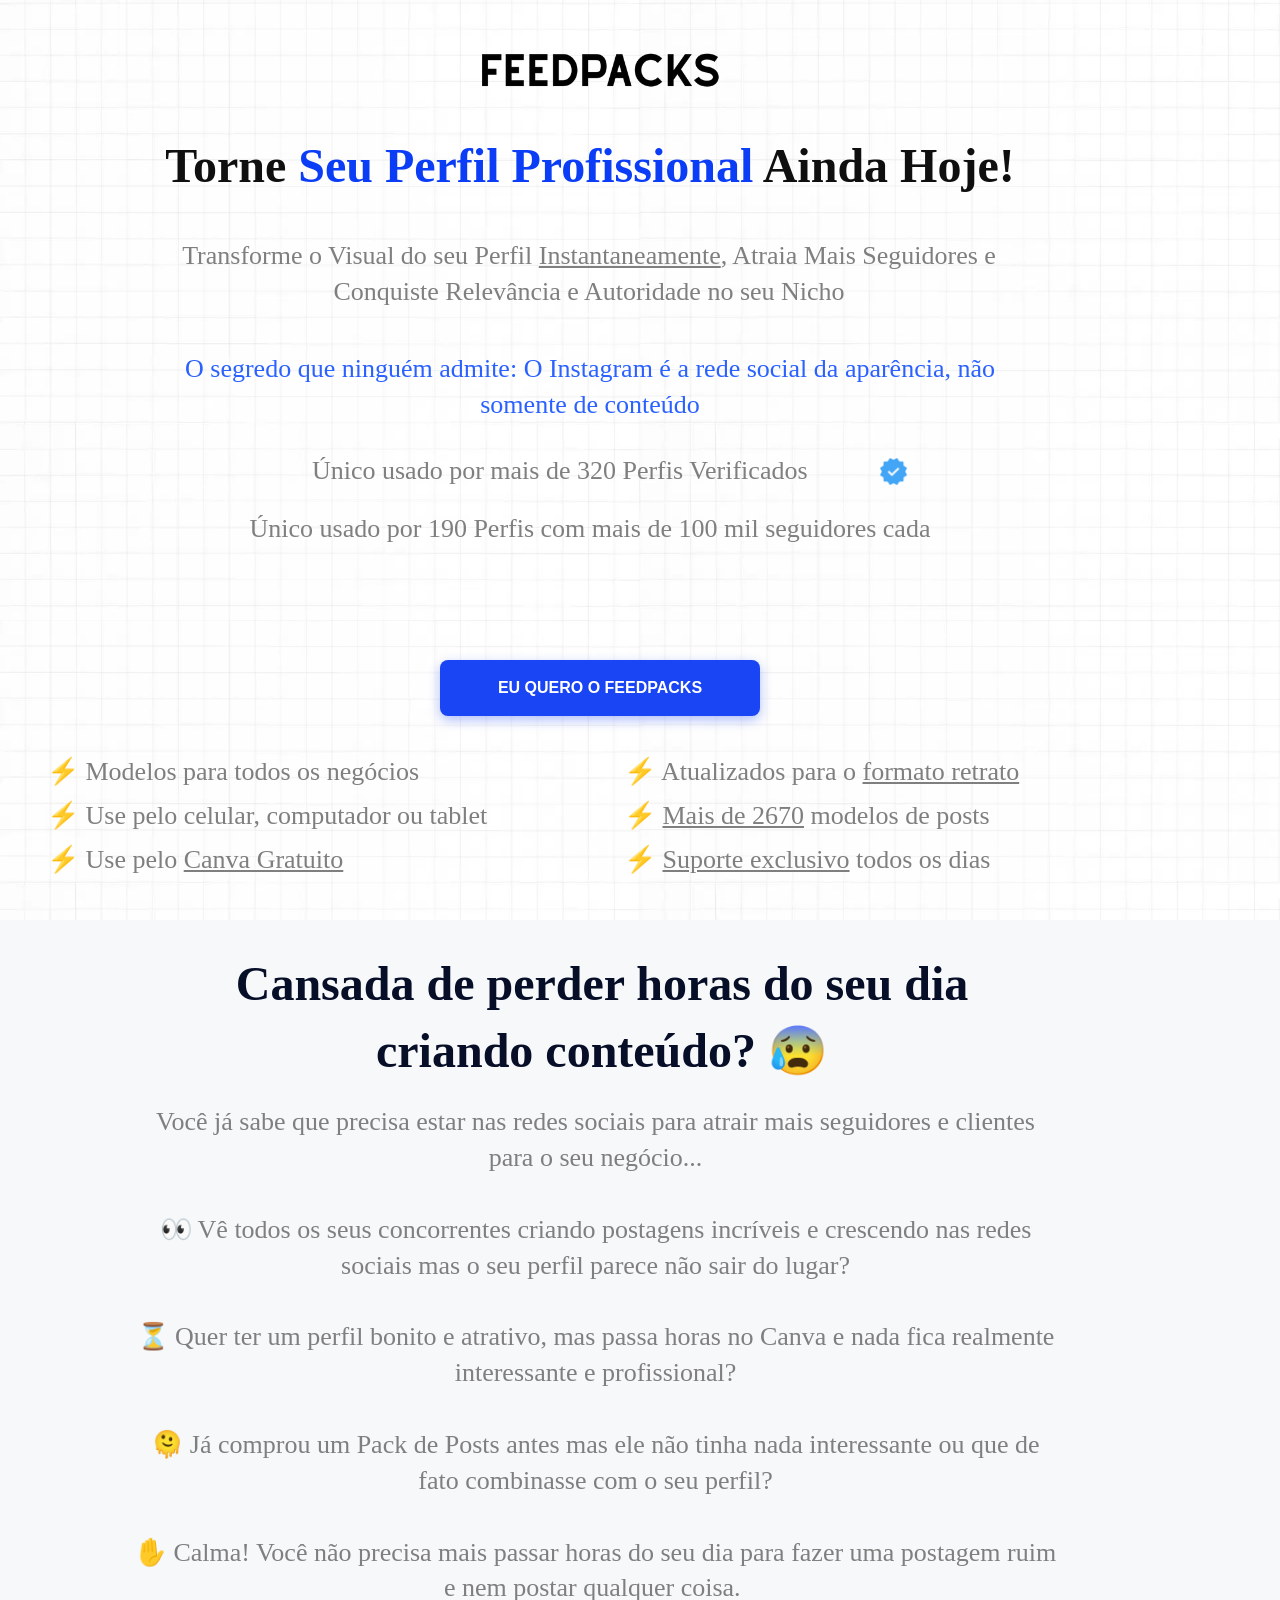
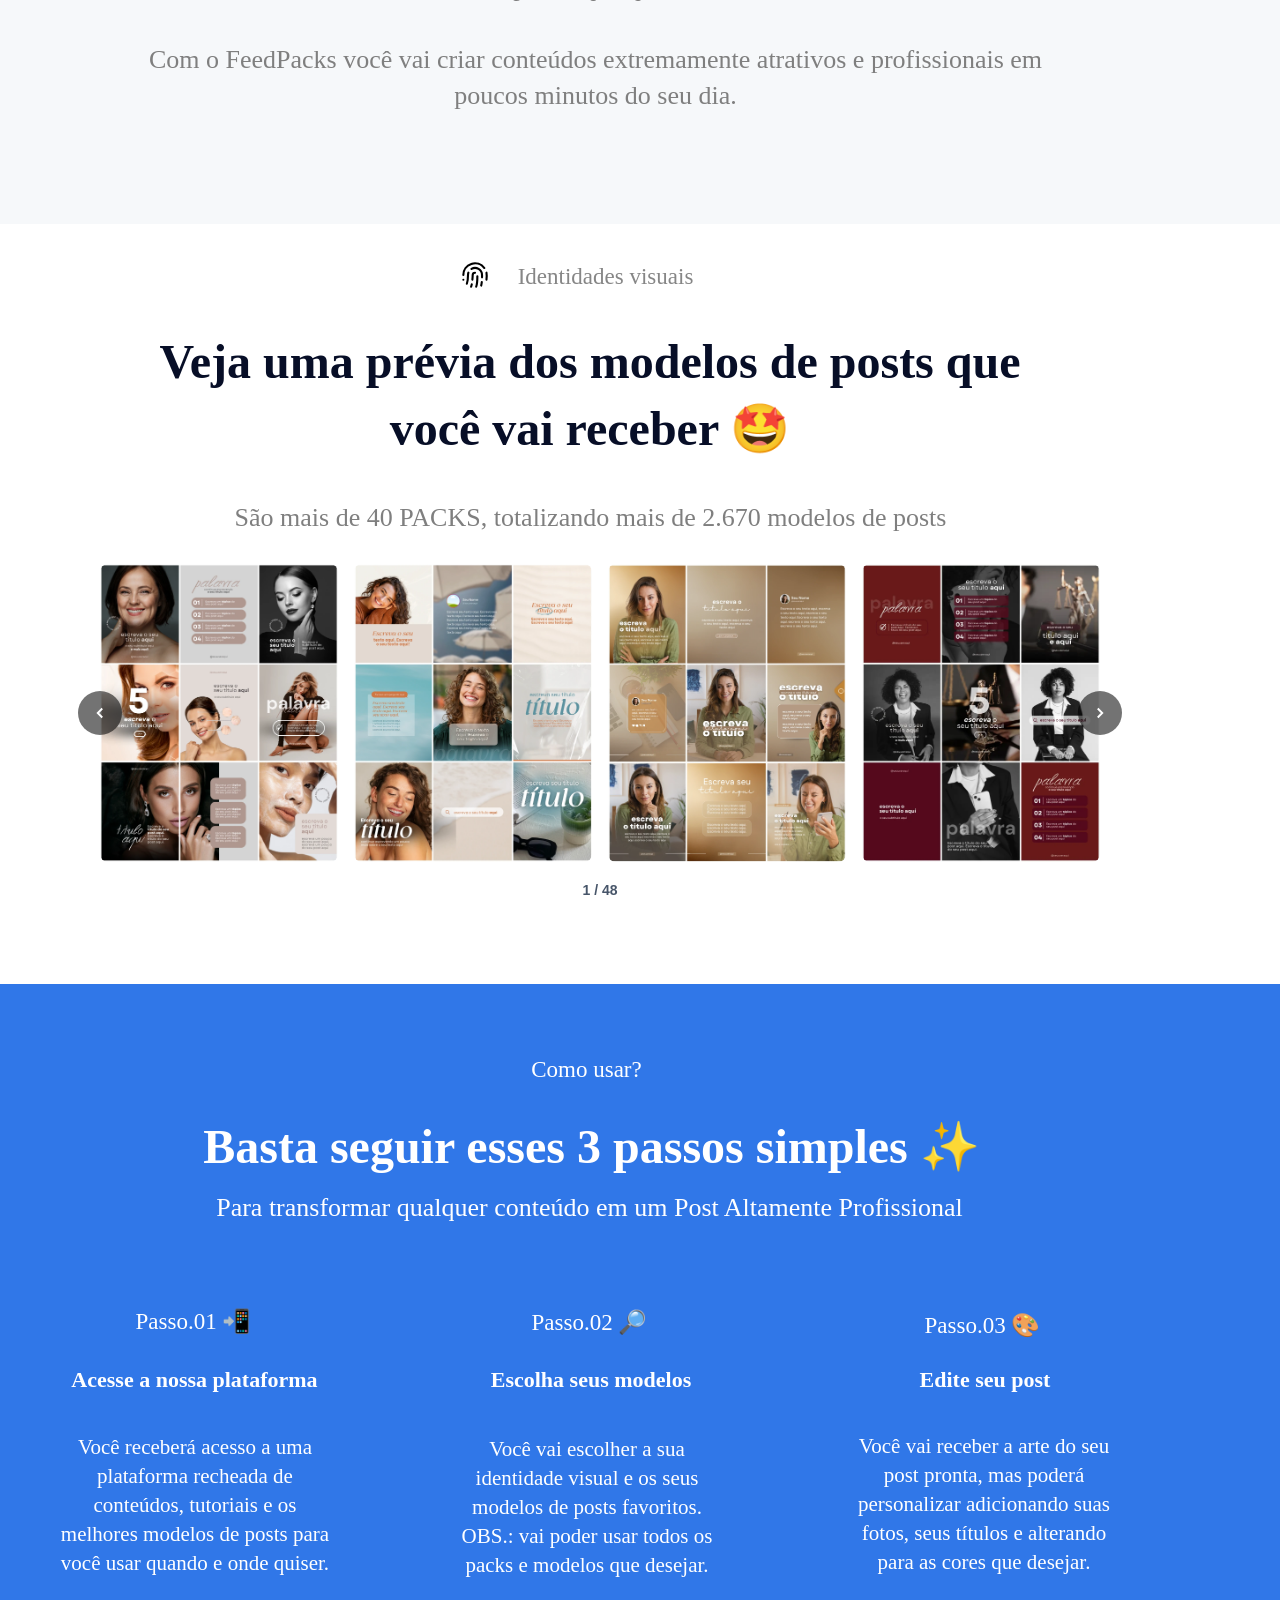
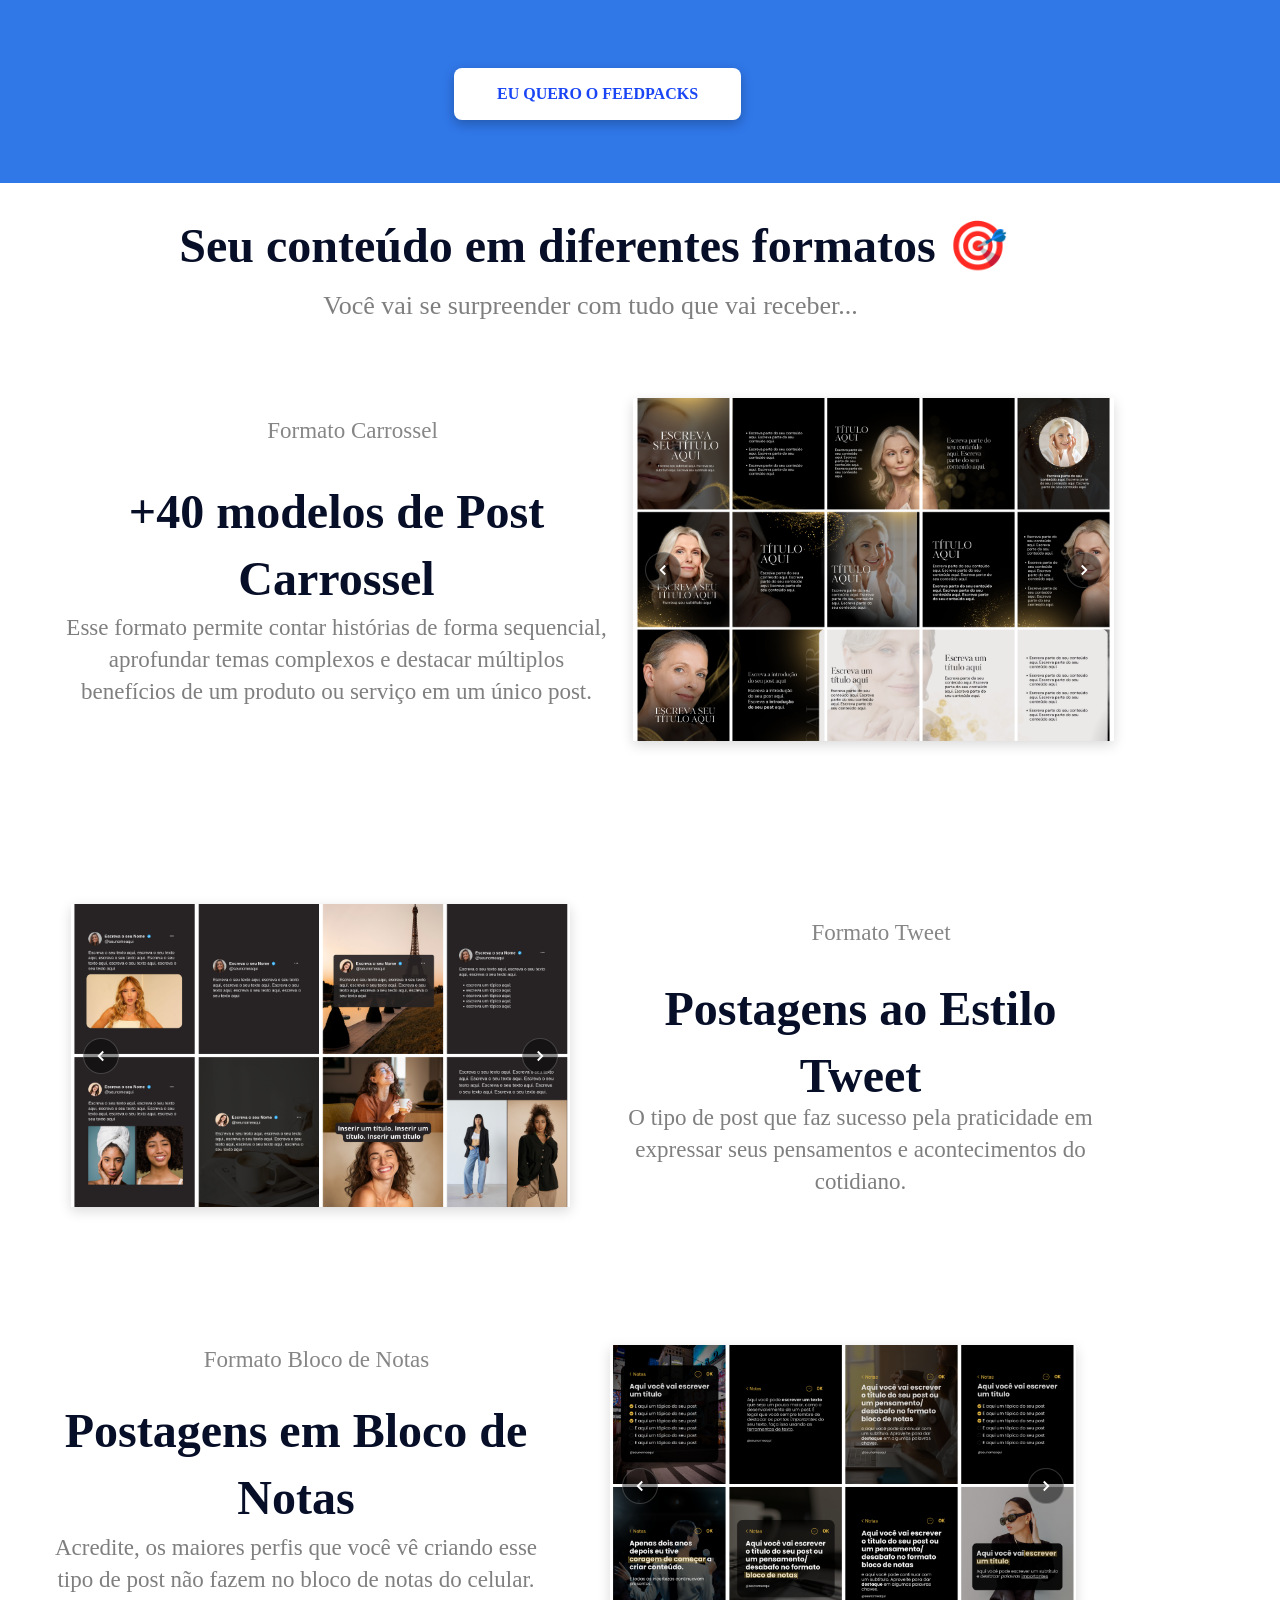
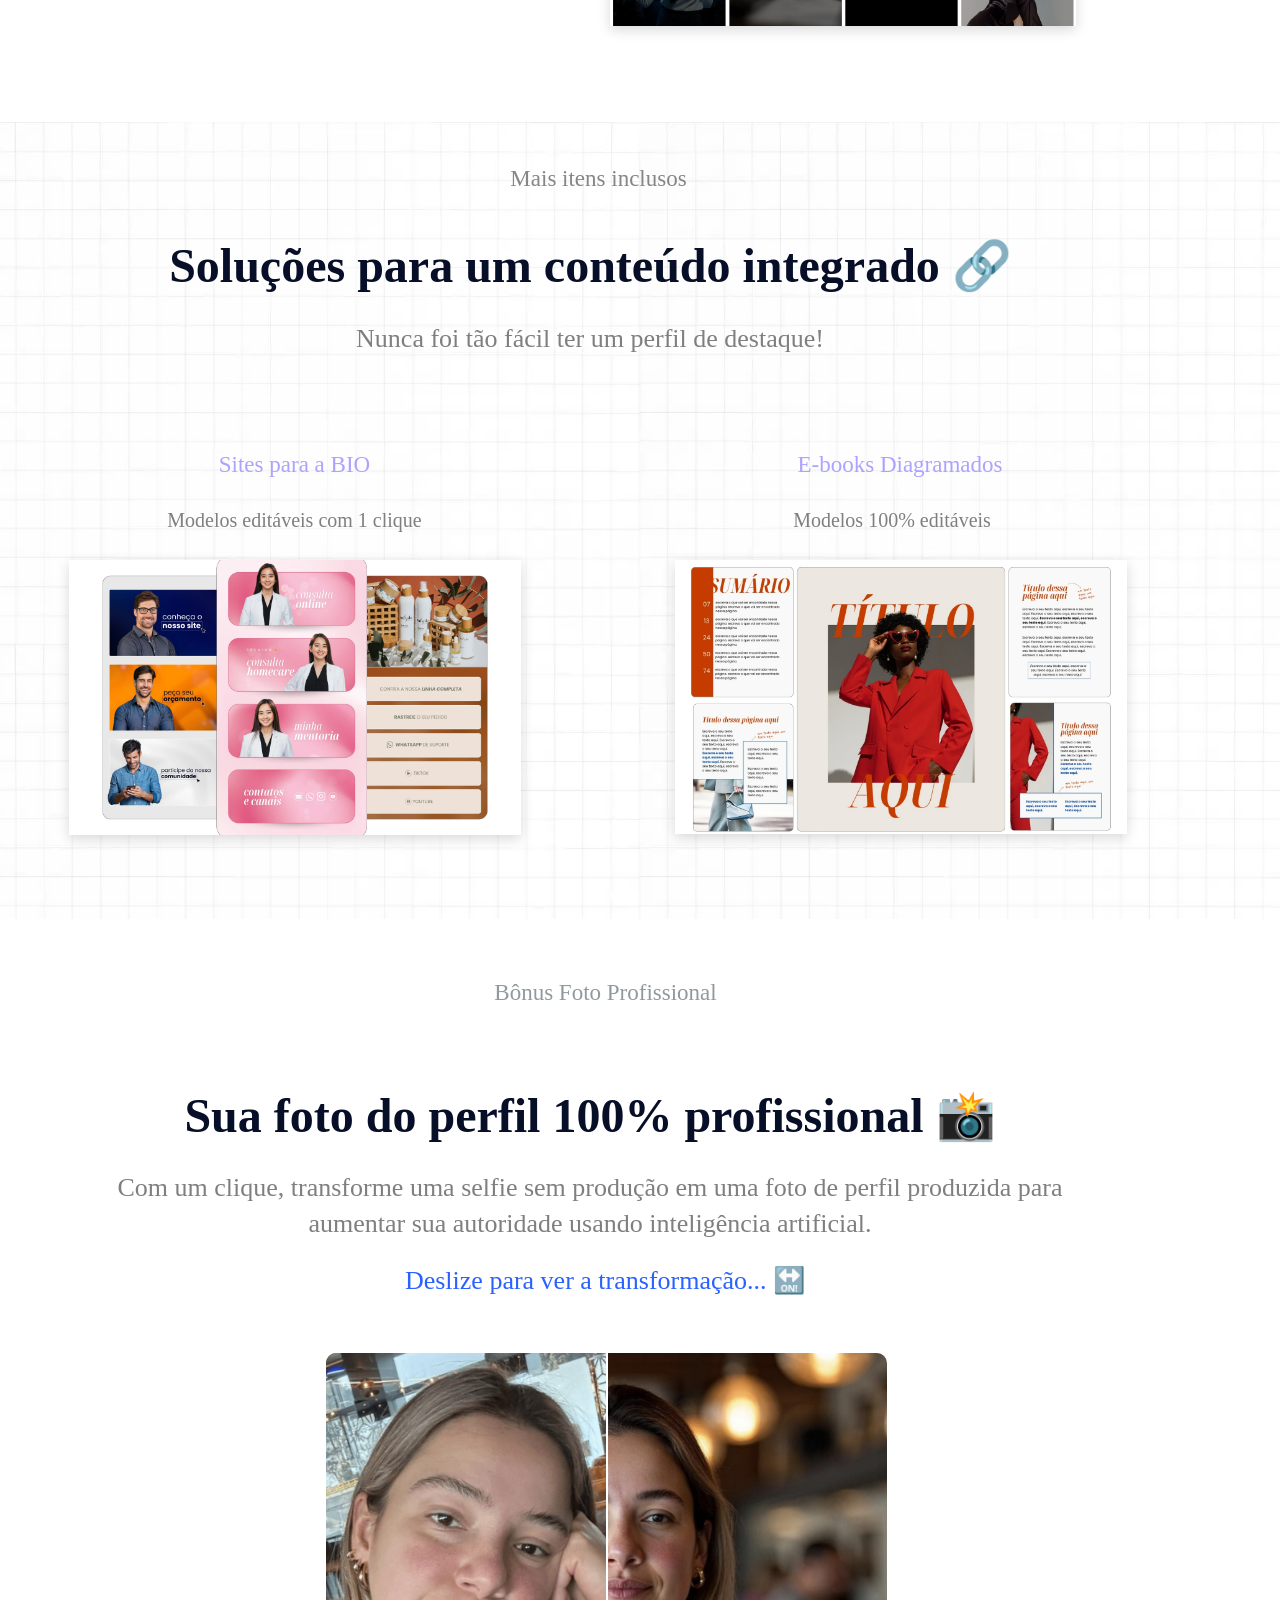
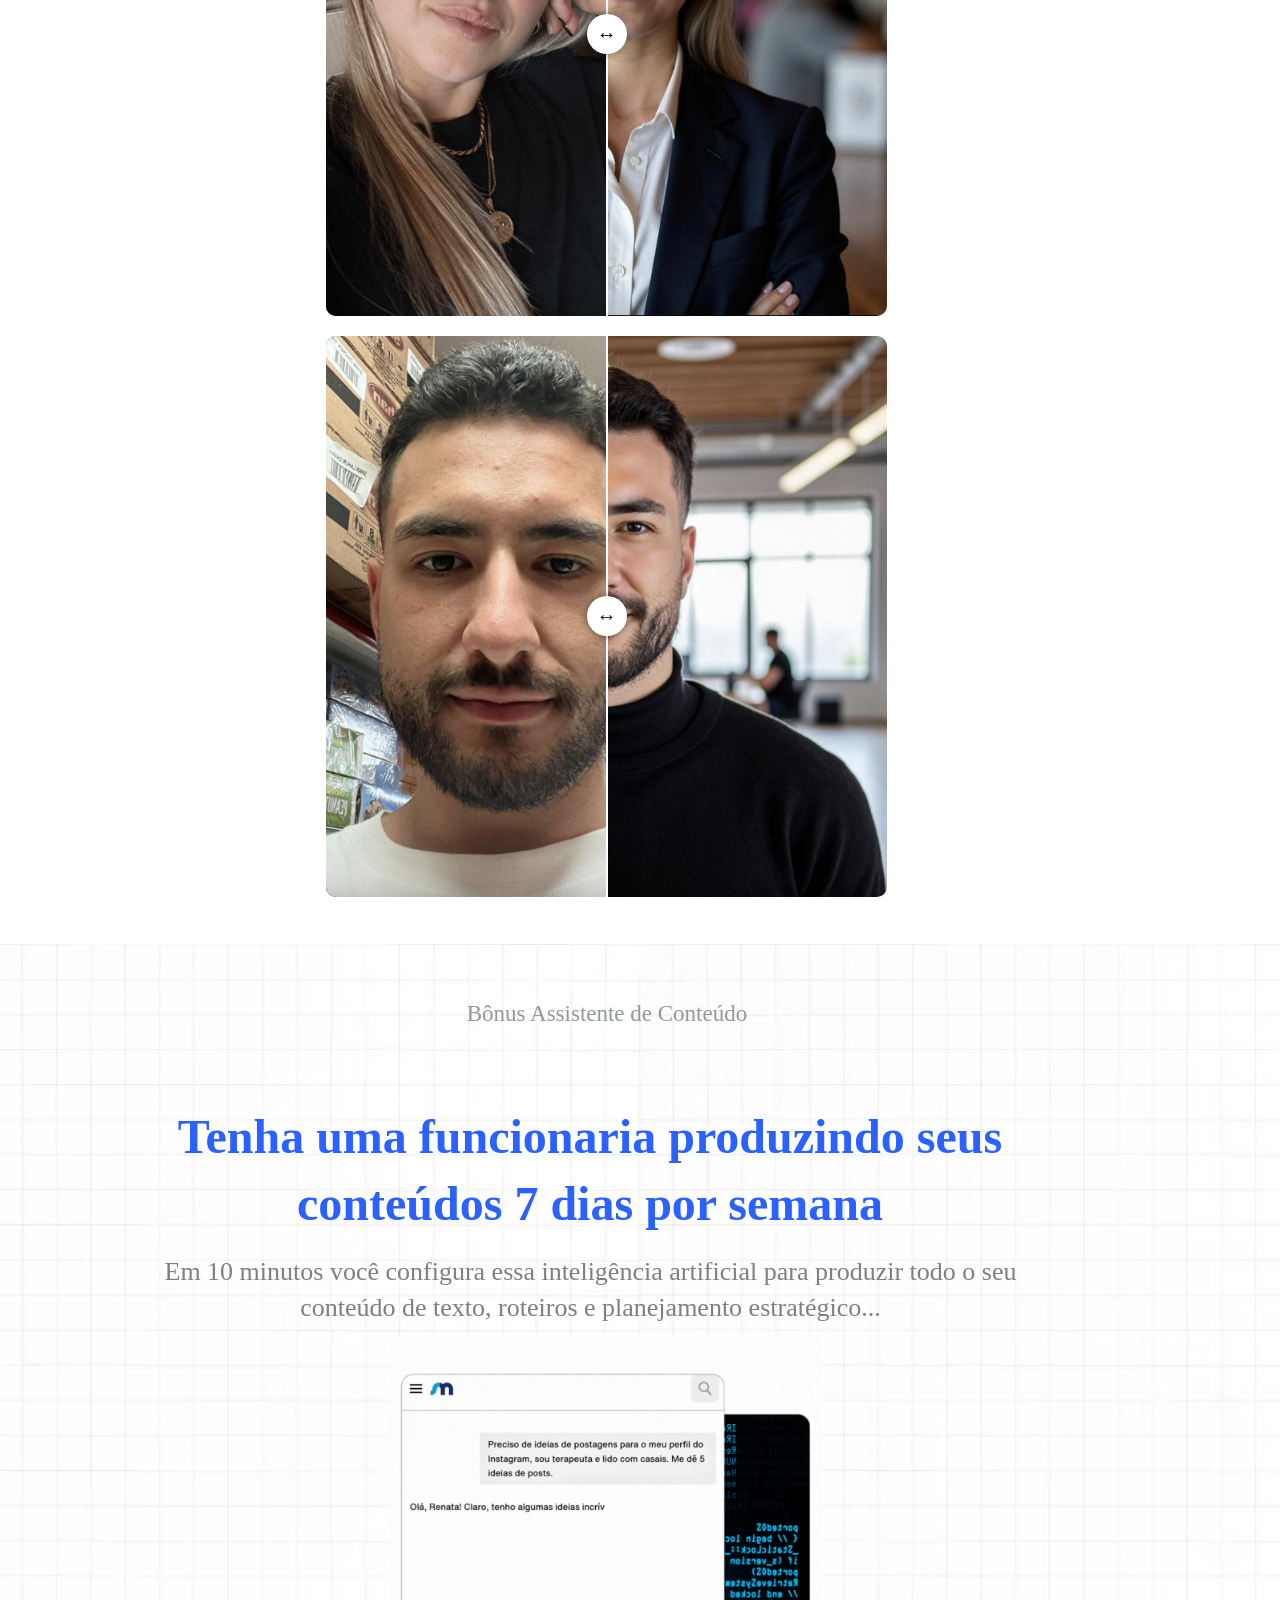
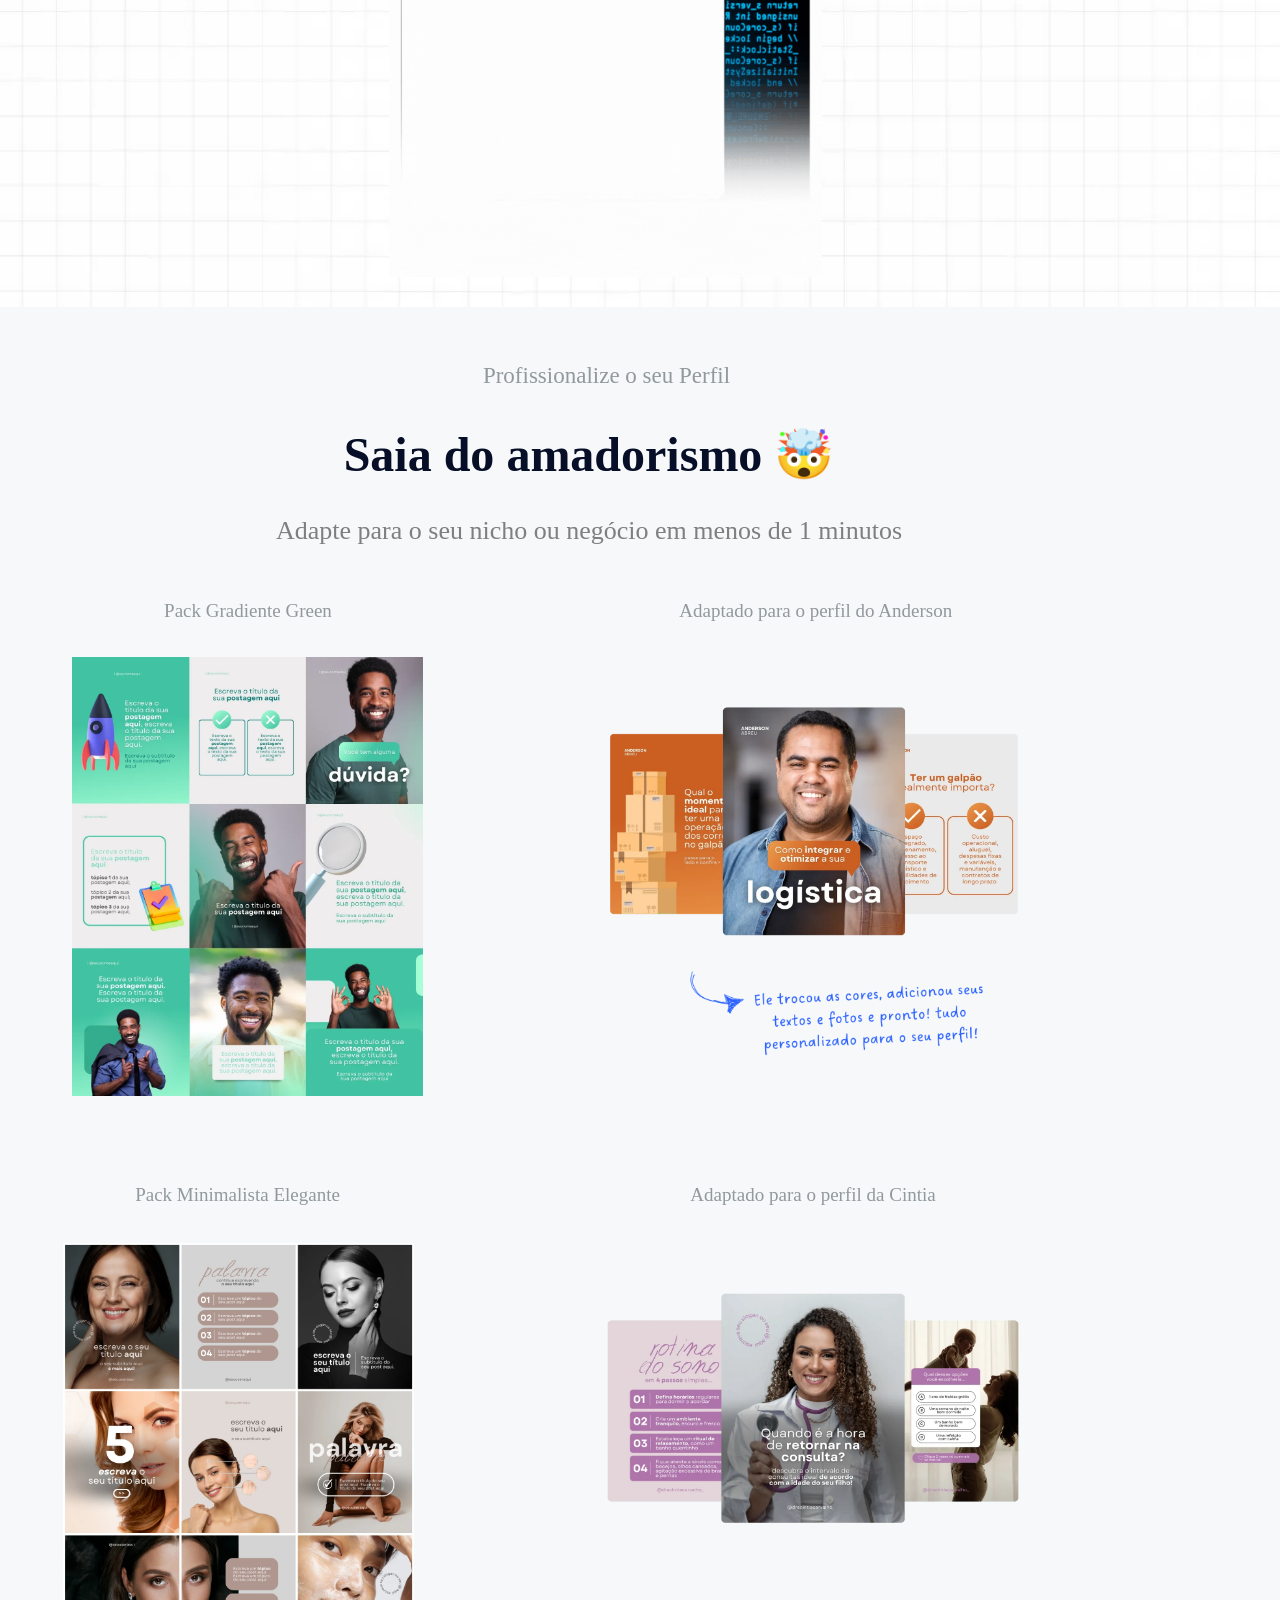
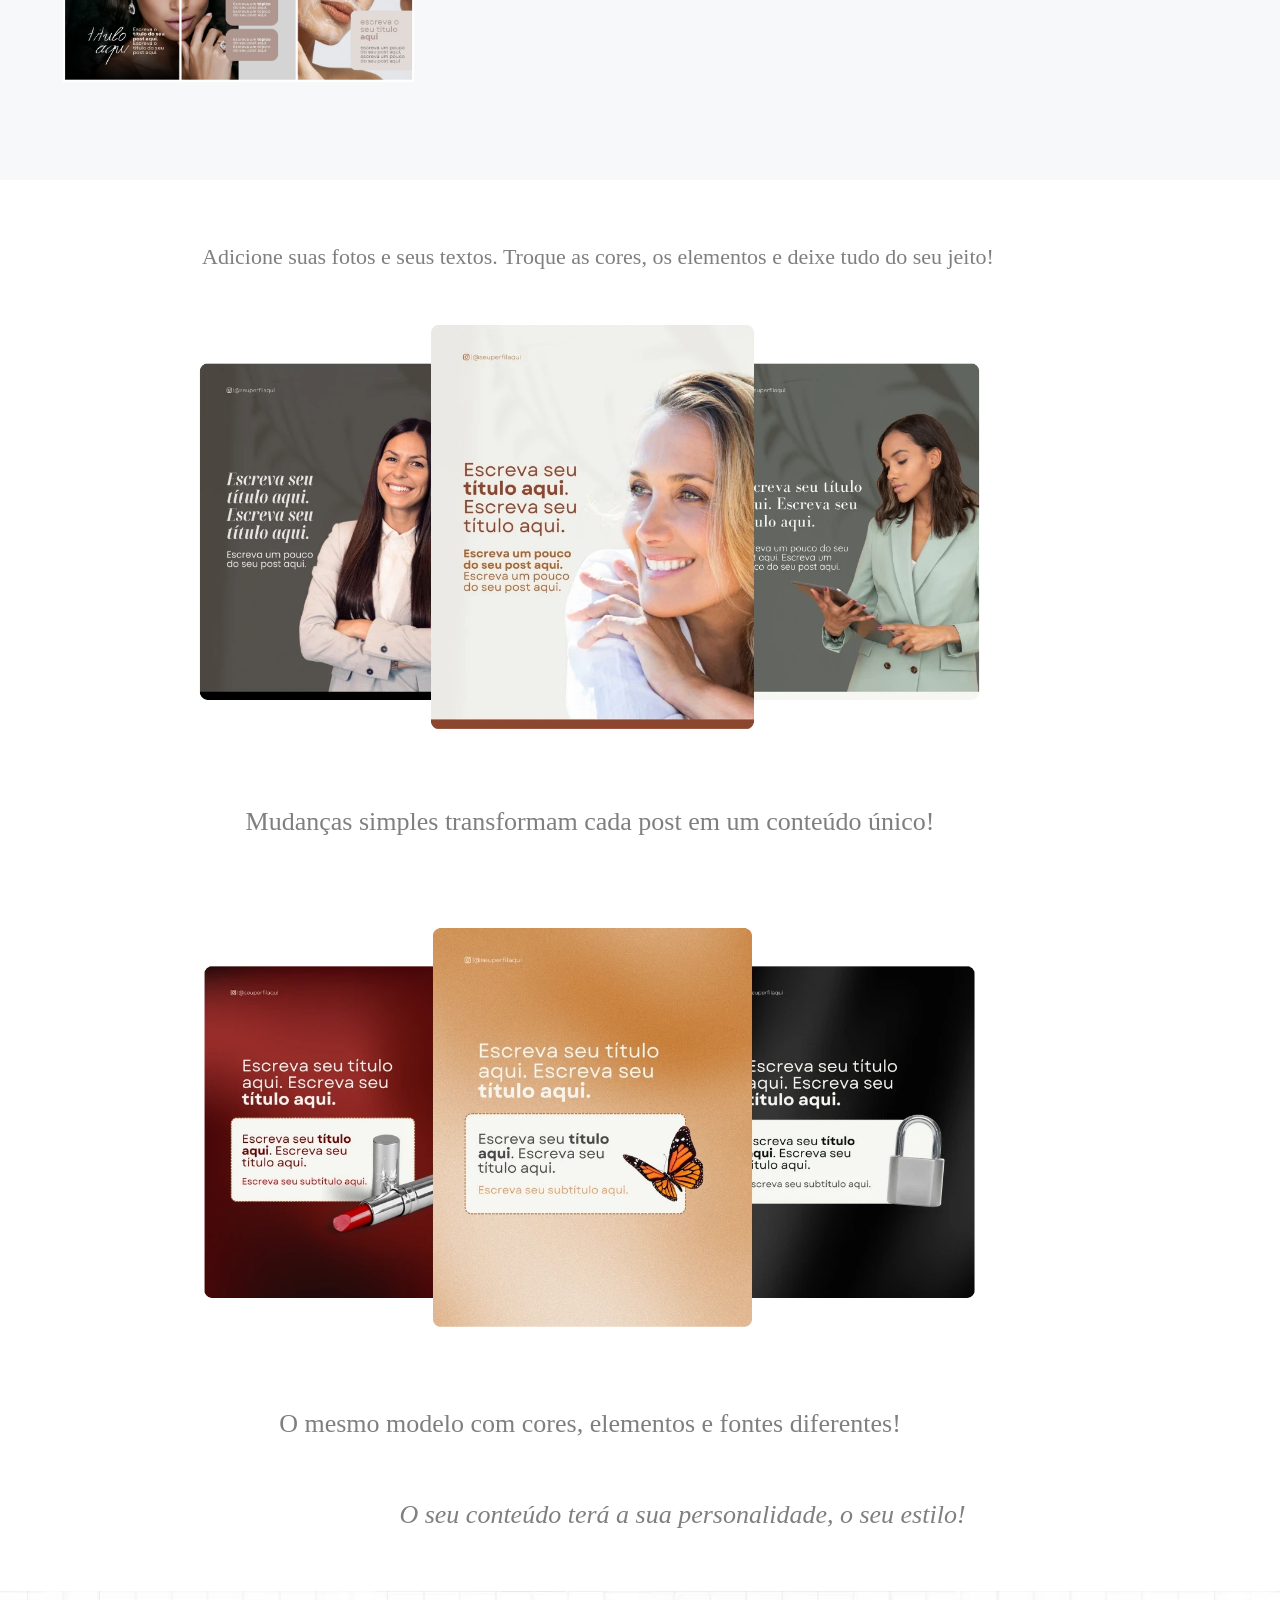
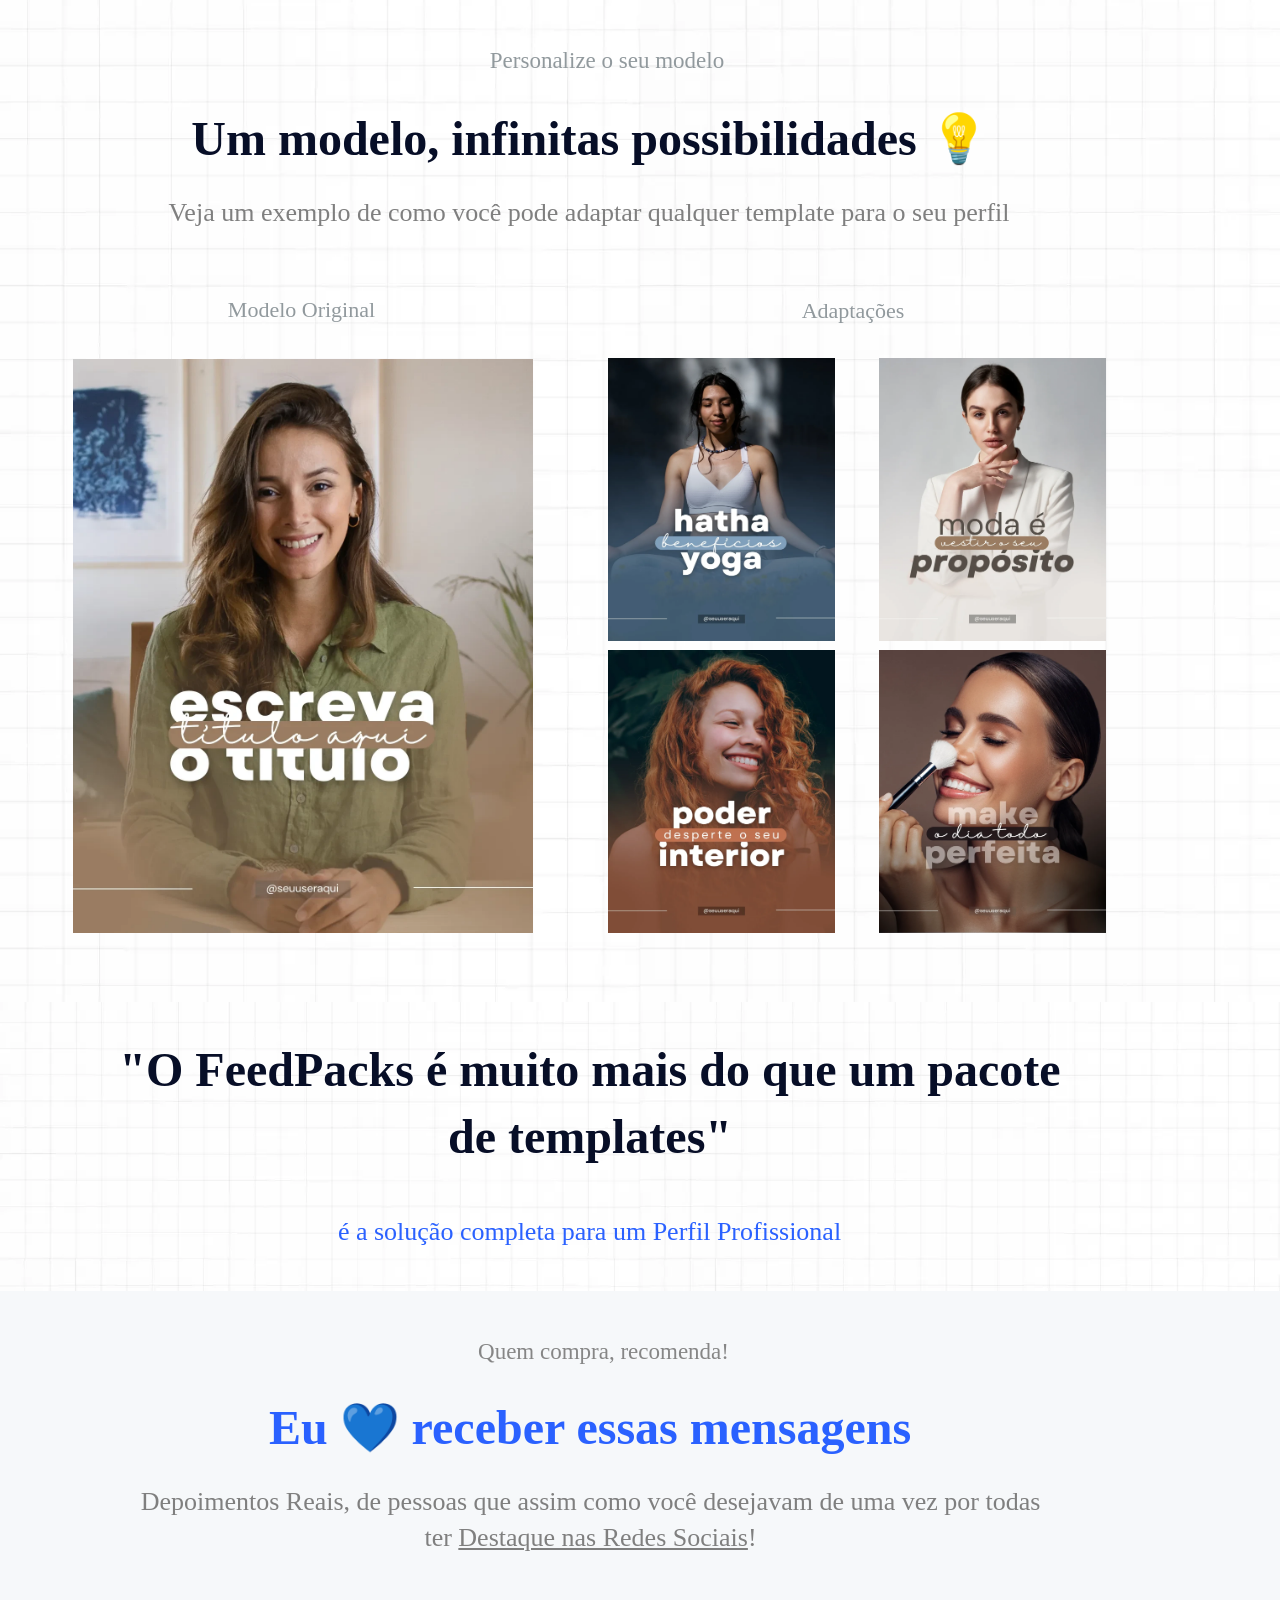
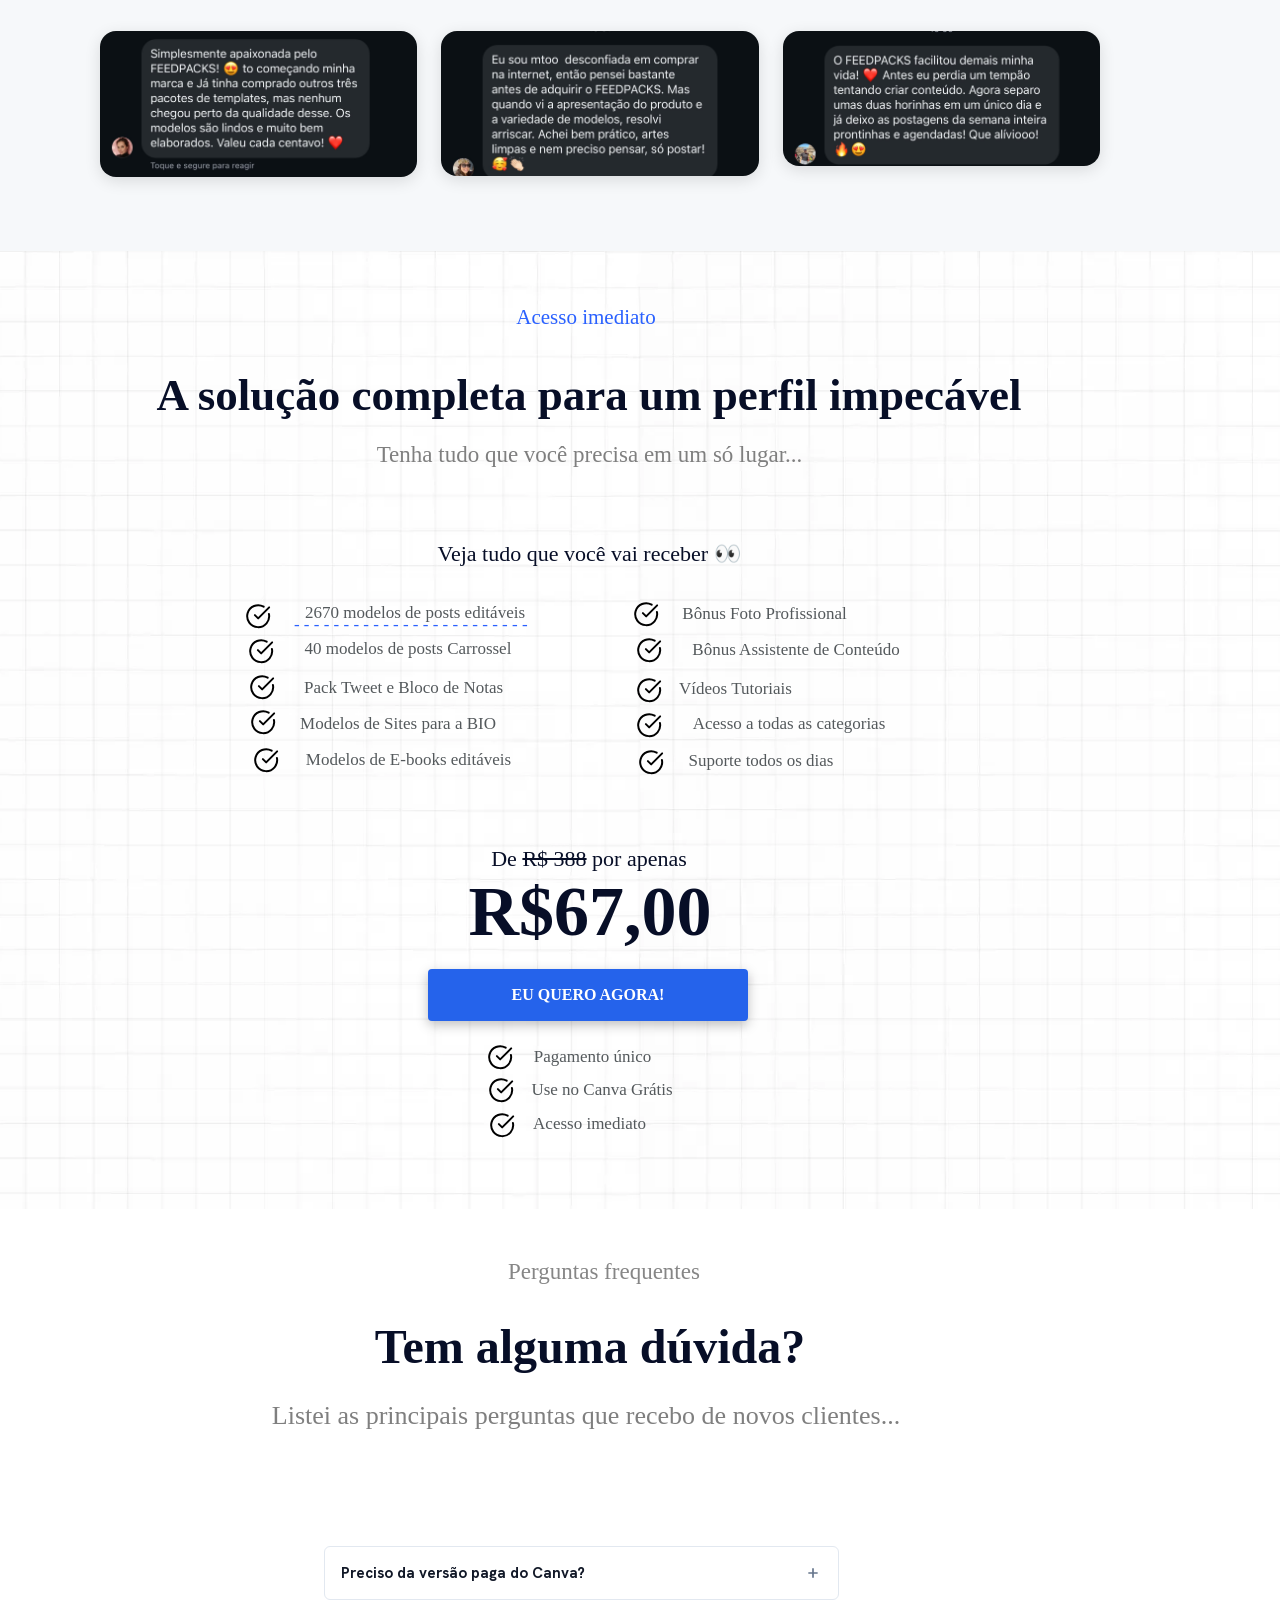
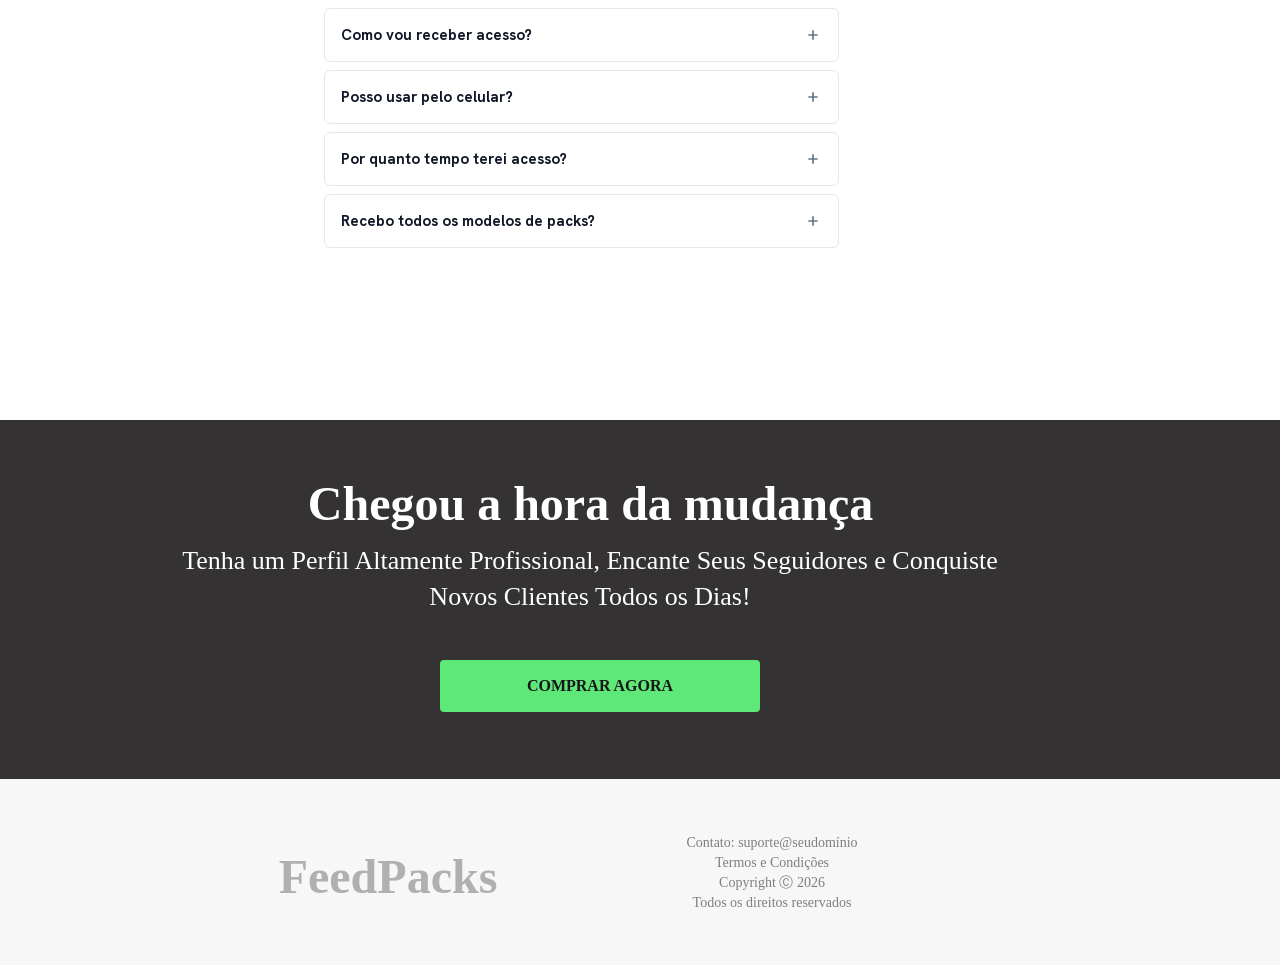
==== commit 2eef228b: "Troca o logo pelo logo FeedPacks Co-Authored-By: Claude Sonnet 5.5 <noreply@anthropic.com>" ====
--- a/index.html
+++ b/index.html
@@ -1,4 +1,4 @@
-<!DOCTYPE html><html lang="pt-BR"><head><meta charSet="utf-8"/><meta name="viewport" content="width=device-width, initial-scale=1"/><link rel="preload" as="image" href="assets/edyphemspqljhibvbrnt/storage/v1/object/public/hubzek-media-library/f5cd2f5e-c86b-4883-a4e1-63c032397491/imported-1792857576510-3pxstqfnja8.webp"/><link rel="preload" as="image" href="assets/edyphemspqljhibvbrnt/storage/v1/object/public/hubzek-media-library/f5cd2f5e-c86b-4883-a4e1-63c032397491/imported-1792857576053-fm1esg6tjwd.png"/><link rel="preload" as="image" href="assets/edyphemspqljhibvbrnt/storage/v1/object/public/hubzek-media-library/f5cd2f5e-c86b-4883-a4e1-63c032397491/imported-1792857593159-8lz497kk05f.webp"/><link rel="preload" as="image" href="assets/edyphemspqljhibvbrnt/storage/v1/object/public/hubzek-media-library/f5cd2f5e-c86b-4883-a4e1-63c032397491/imported-1792857590621-s1in8umgv1a.webp"/><link rel="preload" as="image" href="assets/edyphemspqljhibvbrnt/storage/v1/object/public/hubzek-media-library/f5cd2f5e-c86b-4883-a4e1-63c032397491/imported-1792857594372-h2m17st3m7e.webp"/><link rel="preload" as="image" href="assets/edyphemspqljhibvbrnt/storage/v1/object/public/hubzek-media-library/f5cd2f5e-c86b-4883-a4e1-63c032397491/imported-1792857578053-amzeessassm.webp"/><link rel="preload" as="image" href="assets/edyphemspqljhibvbrnt/storage/v1/object/public/hubzek-media-library/f5cd2f5e-c86b-4883-a4e1-63c032397491/imported-1792857580570-m7pcg8yn57.webp"/><link rel="preload" as="image" href="assets/edyphemspqljhibvbrnt/storage/v1/object/public/hubzek-media-library/f5cd2f5e-c86b-4883-a4e1-63c032397491/imported-1792857596373-ofp0qxct3zi.webp"/><link rel="preload" as="image" href="assets/edyphemspqljhibvbrnt/storage/v1/object/public/hubzek-media-library/f5cd2f5e-c86b-4883-a4e1-63c032397491/imported-1792857596807-cnisemzf256.webp"/><link rel="preload" as="image" href="assets/edyphemspqljhibvbrnt/storage/v1/object/public/hubzek-media-library/f5cd2f5e-c86b-4883-a4e1-63c032397491/imported-1792857588988-3ghtjv4r2kn.webp"/><link rel="stylesheet" href="_next/static/css/0c3785c9fa7c8b85.css?dpl=dpl_6zs5Zr68yLJe3BdymQSXBTtrrVVF" data-precedence="next"/><link rel="stylesheet" href="_next/static/css/4bf48b5267c575ad.css?dpl=dpl_6zs5Zr68yLJe3BdymQSXBTtrrVVF" data-precedence="next"/><link rel="stylesheet" href="_next/static/css/cd121e3ffa9a3808.css?dpl=dpl_6zs5Zr68yLJe3BdymQSXBTtrrVVF" data-precedence="next"/><link rel="preload" as="image" href="assets/edyphemspqljhibvbrnt/storage/v1/object/public/hubzek-media-library/f5cd2f5e-c86b-4883-a4e1-63c032397491/imported-1792857589406-zz87y6kq82c.webp"/><link rel="preload" as="image" href="assets/edyphemspqljhibvbrnt/storage/v1/object/public/hubzek-media-library/f5cd2f5e-c86b-4883-a4e1-63c032397491/imported-1792857589794-ccqzuak7d.webp"/><link rel="preload" as="image" href="assets/edyphemspqljhibvbrnt/storage/v1/object/public/hubzek-media-library/f5cd2f5e-c86b-4883-a4e1-63c032397491/imported-1792857590244-l6eyajtqxnn.webp"/><link rel="preload" as="image" href="assets/edyphemspqljhibvbrnt/storage/v1/object/public/hubzek-media-library/f5cd2f5e-c86b-4883-a4e1-63c032397491/imported-1792857581004-ifr0gn11cqd.webp"/><link rel="preload" as="image" href="assets/edyphemspqljhibvbrnt/storage/v1/object/public/hubzek-media-library/f5cd2f5e-c86b-4883-a4e1-63c032397491/imported-1792857594751-91o6nz9zsyk.webp"/><link rel="preload" as="image" href="assets/edyphemspqljhibvbrnt/storage/v1/object/public/hubzek-media-library/f5cd2f5e-c86b-4883-a4e1-63c032397491/imported-1792857598047-c7ffo13fql7.webp"/><link rel="preload" as="image" href="assets/edyphemspqljhibvbrnt/storage/v1/object/public/hubzek-media-library/f5cd2f5e-c86b-4883-a4e1-63c032397491/imported-1792857585502-i8kad0trvq.webp"/><link rel="preload" as="image" href="assets/edyphemspqljhibvbrnt/storage/v1/object/public/hubzek-media-library/f5cd2f5e-c86b-4883-a4e1-63c032397491/imported-1792857579727-6rb6endej7q.webp"/><link rel="preload" as="image" href="assets/edyphemspqljhibvbrnt/storage/v1/object/public/hubzek-media-library/f5cd2f5e-c86b-4883-a4e1-63c032397491/imported-1792857587714-21g95s5zwr2j.webp"/><link rel="preload" as="image" href="assets/edyphemspqljhibvbrnt/storage/v1/object/public/hubzek-media-library/f5cd2f5e-c86b-4883-a4e1-63c032397491/imported-1792857580155-68y06hzaxn7.webp"/><link rel="preload" as="image" href="assets/edyphemspqljhibvbrnt/storage/v1/object/public/hubzek-media-library/f5cd2f5e-c86b-4883-a4e1-63c032397491/imported-1792857595948-8mujx73dmn8.webp"/><link rel="preload" as="image" href="assets/edyphemspqljhibvbrnt/storage/v1/object/public/hubzek-media-library/f5cd2f5e-c86b-4883-a4e1-63c032397491/imported-1792857585003-md0zddj5r8.webp"/><link rel="preload" as="image" href="assets/edyphemspqljhibvbrnt/storage/v1/object/public/hubzek-media-library/f5cd2f5e-c86b-4883-a4e1-63c032397491/imported-1792857587260-ii853s7p57.webp"/><link rel="preload" as="image" href="assets/edyphemspqljhibvbrnt/storage/v1/object/public/hubzek-media-library/f5cd2f5e-c86b-4883-a4e1-63c032397491/imported-1792857586836-gl4gv0skkxs.webp"/><link rel="preload" as="image" href="assets/edyphemspqljhibvbrnt/storage/v1/object/public/hubzek-media-library/f5cd2f5e-c86b-4883-a4e1-63c032397491/imported-1792857578473-swrol8qsie.webp"/><link rel="preload" as="image" href="assets/edyphemspqljhibvbrnt/storage/v1/object/public/hubzek-media-library/f5cd2f5e-c86b-4883-a4e1-63c032397491/imported-1792857588580-ime2op9nu4f.webp"/><link rel="preload" as="image" href="assets/edyphemspqljhibvbrnt/storage/v1/object/public/hubzek-media-library/f5cd2f5e-c86b-4883-a4e1-63c032397491/imported-1792857585907-yplyrssdo6.webp"/><link rel="preload" as="image" href="assets/edyphemspqljhibvbrnt/storage/v1/object/public/hubzek-media-library/f5cd2f5e-c86b-4883-a4e1-63c032397491/imported-1792857578837-78kp14lg756.webp"/><link rel="preload" as="image" href="assets/edyphemspqljhibvbrnt/storage/v1/object/public/hubzek-media-library/f5cd2f5e-c86b-4883-a4e1-63c032397491/imported-1792857597199-t3yv3alagmr.webp"/><link rel="preload" as="image" href="assets/edyphemspqljhibvbrnt/storage/v1/object/public/hubzek-media-library/f5cd2f5e-c86b-4883-a4e1-63c032397491/imported-1792857586298-niqzhasdba.webp"/><link rel="preload" as="image" href="assets/edyphemspqljhibvbrnt/storage/v1/object/public/hubzek-media-library/f5cd2f5e-c86b-4883-a4e1-63c032397491/imported-1792857577435-tgqln4crm8f.webp"/><link rel="preload" as="image" href="assets/edyphemspqljhibvbrnt/storage/v1/object/public/hubzek-media-library/f5cd2f5e-c86b-4883-a4e1-63c032397491/imported-1792857581712-l53xn3vyjof.webp"/><link rel="preload" as="image" href="assets/edyphemspqljhibvbrnt/storage/v1/object/public/hubzek-media-library/f5cd2f5e-c86b-4883-a4e1-63c032397491/imported-1792857582179-u0k4fmctu7.webp"/><link rel="preload" as="image" href="assets/edyphemspqljhibvbrnt/storage/v1/object/public/hubzek-media-library/f5cd2f5e-c86b-4883-a4e1-63c032397491/imported-1792857591899-g3hiep148ks.webp"/><link rel="preload" as="image" href="assets/edyphemspqljhibvbrnt/storage/v1/object/public/hubzek-media-library/f5cd2f5e-c86b-4883-a4e1-63c032397491/imported-1792857591163-hlg2rfd90ac.webp"/><link rel="preload" as="image" href="assets/edyphemspqljhibvbrnt/storage/v1/object/public/hubzek-media-library/f5cd2f5e-c86b-4883-a4e1-63c032397491/imported-1792857579324-r34x8f3mutf.webp"/><link rel="preload" as="image" href="assets/edyphemspqljhibvbrnt/storage/v1/object/public/hubzek-media-library/f5cd2f5e-c86b-4883-a4e1-63c032397491/imported-1792857592339-h1v0e2miowr.webp"/><link rel="preload" as="image" href="assets/edyphemspqljhibvbrnt/storage/v1/object/public/hubzek-media-library/f5cd2f5e-c86b-4883-a4e1-63c032397491/imported-1792857597593-66ugvxhju1p.webp"/><link rel="preload" as="image" href="assets/edyphemspqljhibvbrnt/storage/v1/object/public/hubzek-media-library/f5cd2f5e-c86b-4883-a4e1-63c032397491/imported-1792857582642-068kkisc6upe.webp"/><link rel="preload" as="image" href="assets/edyphemspqljhibvbrnt/storage/v1/object/public/hubzek-media-library/f5cd2f5e-c86b-4883-a4e1-63c032397491/imported-1792857583165-ni70733zxdr.webp"/><link rel="preload" as="image" href="assets/edyphemspqljhibvbrnt/storage/v1/object/public/hubzek-media-library/f5cd2f5e-c86b-4883-a4e1-63c032397491/imported-1792857576965-fefinannr3s.webp"/><link rel="preload" as="image" href="assets/edyphemspqljhibvbrnt/storage/v1/object/public/hubzek-media-library/f5cd2f5e-c86b-4883-a4e1-63c032397491/imported-1792857583661-0fgwc9yu10o9.webp"/><link rel="preload" as="image" href="assets/edyphemspqljhibvbrnt/storage/v1/object/public/hubzek-media-library/f5cd2f5e-c86b-4883-a4e1-63c032397491/imported-1792857595139-agx0u9nmkav.webp"/><link rel="preload" as="image" href="assets/edyphemspqljhibvbrnt/storage/v1/object/public/hubzek-media-library/f5cd2f5e-c86b-4883-a4e1-63c032397491/imported-1792857593569-9whuhs62jn9.webp"/><link rel="preload" as="image" href="assets/edyphemspqljhibvbrnt/storage/v1/object/public/hubzek-media-library/f5cd2f5e-c86b-4883-a4e1-63c032397491/imported-1792857593994-5ab1g84iw2o.webp"/><link rel="preload" as="image" href="assets/edyphemspqljhibvbrnt/storage/v1/object/public/hubzek-media-library/f5cd2f5e-c86b-4883-a4e1-63c032397491/imported-1792857588163-9c6m666qm0f.webp"/><link rel="preload" as="image" href="assets/edyphemspqljhibvbrnt/storage/v1/object/public/hubzek-media-library/f5cd2f5e-c86b-4883-a4e1-63c032397491/imported-1792857592766-if7ucmmzzv8.webp"/><link rel="preload" as="image" href="assets/edyphemspqljhibvbrnt/storage/v1/object/public/hubzek-media-library/f5cd2f5e-c86b-4883-a4e1-63c032397491/imported-1792857584066-jhv5kmk888.webp"/><link rel="preload" as="image" href="assets/edyphemspqljhibvbrnt/storage/v1/object/public/hubzek-media-library/f5cd2f5e-c86b-4883-a4e1-63c032397491/imported-1792857584598-5ddf71px4lc.webp"/><link rel="preload" as="image" href="assets/edyphemspqljhibvbrnt/storage/v1/object/public/hubzek-media-library/f5cd2f5e-c86b-4883-a4e1-63c032397491/imported-1792857595564-swgwu8vtvd.webp"/><link rel="preload" as="image" href="assets/edyphemspqljhibvbrnt/storage/v1/object/public/hubzek-media-library/f5cd2f5e-c86b-4883-a4e1-63c032397491/imported-1792857603932-onh9xf8ewi.webp"/><link rel="preload" as="image" href="assets/edyphemspqljhibvbrnt/storage/v1/object/public/hubzek-media-library/f5cd2f5e-c86b-4883-a4e1-63c032397491/imported-1792857603484-hnv81mfhn7p.webp"/><link rel="preload" as="image" href="assets/edyphemspqljhibvbrnt/storage/v1/object/public/hubzek-media-library/f5cd2f5e-c86b-4883-a4e1-63c032397491/imported-1792857604351-7u5ltbabxcf.gif"/><link rel="preload" as="image" href="assets/edyphemspqljhibvbrnt/storage/v1/object/public/hubzek-media-library/f5cd2f5e-c86b-4883-a4e1-63c032397491/imported-1792857604965-6onlpsmbf05.webp"/><link rel="preload" as="image" href="assets/edyphemspqljhibvbrnt/storage/v1/object/public/hubzek-media-library/f5cd2f5e-c86b-4883-a4e1-63c032397491/imported-1792857605428-2cbb1u2uhpi.png"/><link rel="preload" as="image" href="assets/edyphemspqljhibvbrnt/storage/v1/object/public/hubzek-media-library/f5cd2f5e-c86b-4883-a4e1-63c032397491/imported-1792857605839-uz96ksn5qxa.webp"/><link rel="preload" as="image" href="assets/edyphemspqljhibvbrnt/storage/v1/object/public/hubzek-media-library/f5cd2f5e-c86b-4883-a4e1-63c032397491/imported-1792857606816-c6lkzc2g63a.webp"/><link rel="preload" as="image" href="assets/edyphemspqljhibvbrnt/storage/v1/object/public/hubzek-media-library/f5cd2f5e-c86b-4883-a4e1-63c032397491/imported-1792857606378-v6zaazvoppc.webp"/><link rel="preload" as="image" href="assets/edyphemspqljhibvbrnt/storage/v1/object/public/hubzek-media-library/f5cd2f5e-c86b-4883-a4e1-63c032397491/imported-1792857607313-vev2a2xs1mj.webp"/><link rel="preload" as="image" href="assets/edyphemspqljhibvbrnt/storage/v1/object/public/hubzek-media-library/f5cd2f5e-c86b-4883-a4e1-63c032397491/imported-1792857608854-jqj1owkvvsr.webp"/><link rel="preload" as="image" href="assets/edyphemspqljhibvbrnt/storage/v1/object/public/hubzek-media-library/f5cd2f5e-c86b-4883-a4e1-63c032397491/imported-1792857609706-6xxnwa0f68i.webp"/><link rel="preload" as="image" href="assets/edyphemspqljhibvbrnt/storage/v1/object/public/hubzek-media-library/f5cd2f5e-c86b-4883-a4e1-63c032397491/imported-1792857609284-gqa8y6k5klp.webp"/><link rel="preload" as="image" href="assets/edyphemspqljhibvbrnt/storage/v1/object/public/hubzek-media-library/f5cd2f5e-c86b-4883-a4e1-63c032397491/imported-1792857607858-5m3m5gzjqgr.webp"/><link rel="preload" as="image" href="assets/edyphemspqljhibvbrnt/storage/v1/object/public/hubzek-media-library/f5cd2f5e-c86b-4883-a4e1-63c032397491/imported-1792857614027-g4ds6b6r9b.webp"/><link rel="preload" as="image" href="assets/edyphemspqljhibvbrnt/storage/v1/object/public/hubzek-media-library/f5cd2f5e-c86b-4883-a4e1-63c032397491/imported-1792857616443-z0kqyvat2k.webp"/><link rel="preload" as="image" href="assets/edyphemspqljhibvbrnt/storage/v1/object/public/hubzek-media-library/f5cd2f5e-c86b-4883-a4e1-63c032397491/imported-1792857614764-c2aoyx6hmzb.webp"/><link rel="preload" as="image" href="assets/edyphemspqljhibvbrnt/storage/v1/object/public/hubzek-media-library/f5cd2f5e-c86b-4883-a4e1-63c032397491/imported-1792857616924-fprbv7t4wwk.webp"/><link rel="preload" as="image" href="assets/edyphemspqljhibvbrnt/storage/v1/object/public/hubzek-media-library/f5cd2f5e-c86b-4883-a4e1-63c032397491/imported-1792857615143-olzrd1e1p58.webp"/><link rel="preload" as="image" href="assets/edyphemspqljhibvbrnt/storage/v1/object/public/hubzek-media-library/f5cd2f5e-c86b-4883-a4e1-63c032397491/imported-1792857610942-cbaj7uo4e8a.webp"/><link rel="preload" as="image" href="assets/edyphemspqljhibvbrnt/storage/v1/object/public/hubzek-media-library/f5cd2f5e-c86b-4883-a4e1-63c032397491/imported-1792857612147-zqb8ftz7qp.webp"/><link rel="preload" as="image" href="assets/edyphemspqljhibvbrnt/storage/v1/object/public/hubzek-media-library/f5cd2f5e-c86b-4883-a4e1-63c032397491/imported-1792857612978-wqfilcnhm0m.webp"/><link rel="preload" as="image" href="assets/edyphemspqljhibvbrnt/storage/v1/object/public/hubzek-media-library/f5cd2f5e-c86b-4883-a4e1-63c032397491/imported-1792857615615-pj3axa3s06.webp"/><link rel="preload" as="image" href="assets/edyphemspqljhibvbrnt/storage/v1/object/public/hubzek-media-library/f5cd2f5e-c86b-4883-a4e1-63c032397491/imported-1792857612547-612m5i9xmhe.webp"/><link rel="preload" as="image" href="assets/edyphemspqljhibvbrnt/storage/v1/object/public/hubzek-media-library/f5cd2f5e-c86b-4883-a4e1-63c032397491/imported-1792857616024-xxnkb7mb63.webp"/><link rel="preload" as="image" href="assets/edyphemspqljhibvbrnt/storage/v1/object/public/hubzek-media-library/f5cd2f5e-c86b-4883-a4e1-63c032397491/imported-1792857611338-ewfyu5g60r.webp"/><link rel="preload" as="image" href="assets/edyphemspqljhibvbrnt/storage/v1/object/public/hubzek-media-library/f5cd2f5e-c86b-4883-a4e1-63c032397491/imported-1792857614397-m7gsokjovbp.webp"/><link rel="preload" as="image" href="assets/edyphemspqljhibvbrnt/storage/v1/object/public/hubzek-media-library/f5cd2f5e-c86b-4883-a4e1-63c032397491/imported-1792857610515-qpganoa6lg.webp"/><link rel="preload" as="image" href="assets/edyphemspqljhibvbrnt/storage/v1/object/public/hubzek-media-library/f5cd2f5e-c86b-4883-a4e1-63c032397491/imported-1792857613367-jh9gpnkonw.webp"/><link rel="preload" as="image" href="assets/edyphemspqljhibvbrnt/storage/v1/object/public/hubzek-media-library/f5cd2f5e-c86b-4883-a4e1-63c032397491/imported-1792857610103-tplls4g44ig.webp"/><link rel="preload" as="image" href="assets/edyphemspqljhibvbrnt/storage/v1/object/public/hubzek-media-library/f5cd2f5e-c86b-4883-a4e1-63c032397491/imported-1792857611728-l7g8ou83twa.webp"/><link rel="preload" as="image" href="assets/edyphemspqljhibvbrnt/storage/v1/object/public/hubzek-media-library/f5cd2f5e-c86b-4883-a4e1-63c032397491/imported-1792857617760-zyfymzj4ehh.webp"/><meta name="next-size-adjust" content=""/><link rel="preconnect" href="https://fonts.googleapis.com"/><link rel="preconnect" href="https://fonts.gstatic.com" crossorigin="anonymous"/><title>MPV | FeedPacks (BR)</title><link rel="canonical" href="https://packtina.zekpost.com/canvapacksbr-importado-mvml4vm5"/><meta name="mobile-web-app-capable" content="yes"/><meta name="apple-mobile-web-app-title" content="FeedPacks"/><meta name="apple-mobile-web-app-status-bar-style" content="black-translucent"/><meta property="og:title" content="MPV | FeedPacks (BR)"/><meta name="twitter:card" content="summary"/><meta name="twitter:title" content="MPV | FeedPacks (BR)"/><style>/*lp-car*/
+<!DOCTYPE html><html lang="pt-BR"><head><meta charSet="utf-8"/><meta name="viewport" content="width=device-width, initial-scale=1"/><link rel="preload" as="image" href="assets/feedpacks-logo.png"/><link rel="preload" as="image" href="assets/edyphemspqljhibvbrnt/storage/v1/object/public/hubzek-media-library/f5cd2f5e-c86b-4883-a4e1-63c032397491/imported-1792857576053-fm1esg6tjwd.png"/><link rel="preload" as="image" href="assets/edyphemspqljhibvbrnt/storage/v1/object/public/hubzek-media-library/f5cd2f5e-c86b-4883-a4e1-63c032397491/imported-1792857593159-8lz497kk05f.webp"/><link rel="preload" as="image" href="assets/edyphemspqljhibvbrnt/storage/v1/object/public/hubzek-media-library/f5cd2f5e-c86b-4883-a4e1-63c032397491/imported-1792857590621-s1in8umgv1a.webp"/><link rel="preload" as="image" href="assets/edyphemspqljhibvbrnt/storage/v1/object/public/hubzek-media-library/f5cd2f5e-c86b-4883-a4e1-63c032397491/imported-1792857594372-h2m17st3m7e.webp"/><link rel="preload" as="image" href="assets/edyphemspqljhibvbrnt/storage/v1/object/public/hubzek-media-library/f5cd2f5e-c86b-4883-a4e1-63c032397491/imported-1792857578053-amzeessassm.webp"/><link rel="preload" as="image" href="assets/edyphemspqljhibvbrnt/storage/v1/object/public/hubzek-media-library/f5cd2f5e-c86b-4883-a4e1-63c032397491/imported-1792857580570-m7pcg8yn57.webp"/><link rel="preload" as="image" href="assets/edyphemspqljhibvbrnt/storage/v1/object/public/hubzek-media-library/f5cd2f5e-c86b-4883-a4e1-63c032397491/imported-1792857596373-ofp0qxct3zi.webp"/><link rel="preload" as="image" href="assets/edyphemspqljhibvbrnt/storage/v1/object/public/hubzek-media-library/f5cd2f5e-c86b-4883-a4e1-63c032397491/imported-1792857596807-cnisemzf256.webp"/><link rel="preload" as="image" href="assets/edyphemspqljhibvbrnt/storage/v1/object/public/hubzek-media-library/f5cd2f5e-c86b-4883-a4e1-63c032397491/imported-1792857588988-3ghtjv4r2kn.webp"/><link rel="stylesheet" href="_next/static/css/0c3785c9fa7c8b85.css?dpl=dpl_6zs5Zr68yLJe3BdymQSXBTtrrVVF" data-precedence="next"/><link rel="stylesheet" href="_next/static/css/4bf48b5267c575ad.css?dpl=dpl_6zs5Zr68yLJe3BdymQSXBTtrrVVF" data-precedence="next"/><link rel="stylesheet" href="_next/static/css/cd121e3ffa9a3808.css?dpl=dpl_6zs5Zr68yLJe3BdymQSXBTtrrVVF" data-precedence="next"/><link rel="preload" as="image" href="assets/edyphemspqljhibvbrnt/storage/v1/object/public/hubzek-media-library/f5cd2f5e-c86b-4883-a4e1-63c032397491/imported-1792857589406-zz87y6kq82c.webp"/><link rel="preload" as="image" href="assets/edyphemspqljhibvbrnt/storage/v1/object/public/hubzek-media-library/f5cd2f5e-c86b-4883-a4e1-63c032397491/imported-1792857589794-ccqzuak7d.webp"/><link rel="preload" as="image" href="assets/edyphemspqljhibvbrnt/storage/v1/object/public/hubzek-media-library/f5cd2f5e-c86b-4883-a4e1-63c032397491/imported-1792857590244-l6eyajtqxnn.webp"/><link rel="preload" as="image" href="assets/edyphemspqljhibvbrnt/storage/v1/object/public/hubzek-media-library/f5cd2f5e-c86b-4883-a4e1-63c032397491/imported-1792857581004-ifr0gn11cqd.webp"/><link rel="preload" as="image" href="assets/edyphemspqljhibvbrnt/storage/v1/object/public/hubzek-media-library/f5cd2f5e-c86b-4883-a4e1-63c032397491/imported-1792857594751-91o6nz9zsyk.webp"/><link rel="preload" as="image" href="assets/edyphemspqljhibvbrnt/storage/v1/object/public/hubzek-media-library/f5cd2f5e-c86b-4883-a4e1-63c032397491/imported-1792857598047-c7ffo13fql7.webp"/><link rel="preload" as="image" href="assets/edyphemspqljhibvbrnt/storage/v1/object/public/hubzek-media-library/f5cd2f5e-c86b-4883-a4e1-63c032397491/imported-1792857585502-i8kad0trvq.webp"/><link rel="preload" as="image" href="assets/edyphemspqljhibvbrnt/storage/v1/object/public/hubzek-media-library/f5cd2f5e-c86b-4883-a4e1-63c032397491/imported-1792857579727-6rb6endej7q.webp"/><link rel="preload" as="image" href="assets/edyphemspqljhibvbrnt/storage/v1/object/public/hubzek-media-library/f5cd2f5e-c86b-4883-a4e1-63c032397491/imported-1792857587714-21g95s5zwr2j.webp"/><link rel="preload" as="image" href="assets/edyphemspqljhibvbrnt/storage/v1/object/public/hubzek-media-library/f5cd2f5e-c86b-4883-a4e1-63c032397491/imported-1792857580155-68y06hzaxn7.webp"/><link rel="preload" as="image" href="assets/edyphemspqljhibvbrnt/storage/v1/object/public/hubzek-media-library/f5cd2f5e-c86b-4883-a4e1-63c032397491/imported-1792857595948-8mujx73dmn8.webp"/><link rel="preload" as="image" href="assets/edyphemspqljhibvbrnt/storage/v1/object/public/hubzek-media-library/f5cd2f5e-c86b-4883-a4e1-63c032397491/imported-1792857585003-md0zddj5r8.webp"/><link rel="preload" as="image" href="assets/edyphemspqljhibvbrnt/storage/v1/object/public/hubzek-media-library/f5cd2f5e-c86b-4883-a4e1-63c032397491/imported-1792857587260-ii853s7p57.webp"/><link rel="preload" as="image" href="assets/edyphemspqljhibvbrnt/storage/v1/object/public/hubzek-media-library/f5cd2f5e-c86b-4883-a4e1-63c032397491/imported-1792857586836-gl4gv0skkxs.webp"/><link rel="preload" as="image" href="assets/edyphemspqljhibvbrnt/storage/v1/object/public/hubzek-media-library/f5cd2f5e-c86b-4883-a4e1-63c032397491/imported-1792857578473-swrol8qsie.webp"/><link rel="preload" as="image" href="assets/edyphemspqljhibvbrnt/storage/v1/object/public/hubzek-media-library/f5cd2f5e-c86b-4883-a4e1-63c032397491/imported-1792857588580-ime2op9nu4f.webp"/><link rel="preload" as="image" href="assets/edyphemspqljhibvbrnt/storage/v1/object/public/hubzek-media-library/f5cd2f5e-c86b-4883-a4e1-63c032397491/imported-1792857585907-yplyrssdo6.webp"/><link rel="preload" as="image" href="assets/edyphemspqljhibvbrnt/storage/v1/object/public/hubzek-media-library/f5cd2f5e-c86b-4883-a4e1-63c032397491/imported-1792857578837-78kp14lg756.webp"/><link rel="preload" as="image" href="assets/edyphemspqljhibvbrnt/storage/v1/object/public/hubzek-media-library/f5cd2f5e-c86b-4883-a4e1-63c032397491/imported-1792857597199-t3yv3alagmr.webp"/><link rel="preload" as="image" href="assets/edyphemspqljhibvbrnt/storage/v1/object/public/hubzek-media-library/f5cd2f5e-c86b-4883-a4e1-63c032397491/imported-1792857586298-niqzhasdba.webp"/><link rel="preload" as="image" href="assets/edyphemspqljhibvbrnt/storage/v1/object/public/hubzek-media-library/f5cd2f5e-c86b-4883-a4e1-63c032397491/imported-1792857577435-tgqln4crm8f.webp"/><link rel="preload" as="image" href="assets/edyphemspqljhibvbrnt/storage/v1/object/public/hubzek-media-library/f5cd2f5e-c86b-4883-a4e1-63c032397491/imported-1792857581712-l53xn3vyjof.webp"/><link rel="preload" as="image" href="assets/edyphemspqljhibvbrnt/storage/v1/object/public/hubzek-media-library/f5cd2f5e-c86b-4883-a4e1-63c032397491/imported-1792857582179-u0k4fmctu7.webp"/><link rel="preload" as="image" href="assets/edyphemspqljhibvbrnt/storage/v1/object/public/hubzek-media-library/f5cd2f5e-c86b-4883-a4e1-63c032397491/imported-1792857591899-g3hiep148ks.webp"/><link rel="preload" as="image" href="assets/edyphemspqljhibvbrnt/storage/v1/object/public/hubzek-media-library/f5cd2f5e-c86b-4883-a4e1-63c032397491/imported-1792857591163-hlg2rfd90ac.webp"/><link rel="preload" as="image" href="assets/edyphemspqljhibvbrnt/storage/v1/object/public/hubzek-media-library/f5cd2f5e-c86b-4883-a4e1-63c032397491/imported-1792857579324-r34x8f3mutf.webp"/><link rel="preload" as="image" href="assets/edyphemspqljhibvbrnt/storage/v1/object/public/hubzek-media-library/f5cd2f5e-c86b-4883-a4e1-63c032397491/imported-1792857592339-h1v0e2miowr.webp"/><link rel="preload" as="image" href="assets/edyphemspqljhibvbrnt/storage/v1/object/public/hubzek-media-library/f5cd2f5e-c86b-4883-a4e1-63c032397491/imported-1792857597593-66ugvxhju1p.webp"/><link rel="preload" as="image" href="assets/edyphemspqljhibvbrnt/storage/v1/object/public/hubzek-media-library/f5cd2f5e-c86b-4883-a4e1-63c032397491/imported-1792857582642-068kkisc6upe.webp"/><link rel="preload" as="image" href="assets/edyphemspqljhibvbrnt/storage/v1/object/public/hubzek-media-library/f5cd2f5e-c86b-4883-a4e1-63c032397491/imported-1792857583165-ni70733zxdr.webp"/><link rel="preload" as="image" href="assets/edyphemspqljhibvbrnt/storage/v1/object/public/hubzek-media-library/f5cd2f5e-c86b-4883-a4e1-63c032397491/imported-1792857576965-fefinannr3s.webp"/><link rel="preload" as="image" href="assets/edyphemspqljhibvbrnt/storage/v1/object/public/hubzek-media-library/f5cd2f5e-c86b-4883-a4e1-63c032397491/imported-1792857583661-0fgwc9yu10o9.webp"/><link rel="preload" as="image" href="assets/edyphemspqljhibvbrnt/storage/v1/object/public/hubzek-media-library/f5cd2f5e-c86b-4883-a4e1-63c032397491/imported-1792857595139-agx0u9nmkav.webp"/><link rel="preload" as="image" href="assets/edyphemspqljhibvbrnt/storage/v1/object/public/hubzek-media-library/f5cd2f5e-c86b-4883-a4e1-63c032397491/imported-1792857593569-9whuhs62jn9.webp"/><link rel="preload" as="image" href="assets/edyphemspqljhibvbrnt/storage/v1/object/public/hubzek-media-library/f5cd2f5e-c86b-4883-a4e1-63c032397491/imported-1792857593994-5ab1g84iw2o.webp"/><link rel="preload" as="image" href="assets/edyphemspqljhibvbrnt/storage/v1/object/public/hubzek-media-library/f5cd2f5e-c86b-4883-a4e1-63c032397491/imported-1792857588163-9c6m666qm0f.webp"/><link rel="preload" as="image" href="assets/edyphemspqljhibvbrnt/storage/v1/object/public/hubzek-media-library/f5cd2f5e-c86b-4883-a4e1-63c032397491/imported-1792857592766-if7ucmmzzv8.webp"/><link rel="preload" as="image" href="assets/edyphemspqljhibvbrnt/storage/v1/object/public/hubzek-media-library/f5cd2f5e-c86b-4883-a4e1-63c032397491/imported-1792857584066-jhv5kmk888.webp"/><link rel="preload" as="image" href="assets/edyphemspqljhibvbrnt/storage/v1/object/public/hubzek-media-library/f5cd2f5e-c86b-4883-a4e1-63c032397491/imported-1792857584598-5ddf71px4lc.webp"/><link rel="preload" as="image" href="assets/edyphemspqljhibvbrnt/storage/v1/object/public/hubzek-media-library/f5cd2f5e-c86b-4883-a4e1-63c032397491/imported-1792857595564-swgwu8vtvd.webp"/><link rel="preload" as="image" href="assets/edyphemspqljhibvbrnt/storage/v1/object/public/hubzek-media-library/f5cd2f5e-c86b-4883-a4e1-63c032397491/imported-1792857603932-onh9xf8ewi.webp"/><link rel="preload" as="image" href="assets/edyphemspqljhibvbrnt/storage/v1/object/public/hubzek-media-library/f5cd2f5e-c86b-4883-a4e1-63c032397491/imported-1792857603484-hnv81mfhn7p.webp"/><link rel="preload" as="image" href="assets/edyphemspqljhibvbrnt/storage/v1/object/public/hubzek-media-library/f5cd2f5e-c86b-4883-a4e1-63c032397491/imported-1792857604351-7u5ltbabxcf.gif"/><link rel="preload" as="image" href="assets/edyphemspqljhibvbrnt/storage/v1/object/public/hubzek-media-library/f5cd2f5e-c86b-4883-a4e1-63c032397491/imported-1792857604965-6onlpsmbf05.webp"/><link rel="preload" as="image" href="assets/edyphemspqljhibvbrnt/storage/v1/object/public/hubzek-media-library/f5cd2f5e-c86b-4883-a4e1-63c032397491/imported-1792857605428-2cbb1u2uhpi.png"/><link rel="preload" as="image" href="assets/edyphemspqljhibvbrnt/storage/v1/object/public/hubzek-media-library/f5cd2f5e-c86b-4883-a4e1-63c032397491/imported-1792857605839-uz96ksn5qxa.webp"/><link rel="preload" as="image" href="assets/edyphemspqljhibvbrnt/storage/v1/object/public/hubzek-media-library/f5cd2f5e-c86b-4883-a4e1-63c032397491/imported-1792857606816-c6lkzc2g63a.webp"/><link rel="preload" as="image" href="assets/edyphemspqljhibvbrnt/storage/v1/object/public/hubzek-media-library/f5cd2f5e-c86b-4883-a4e1-63c032397491/imported-1792857606378-v6zaazvoppc.webp"/><link rel="preload" as="image" href="assets/edyphemspqljhibvbrnt/storage/v1/object/public/hubzek-media-library/f5cd2f5e-c86b-4883-a4e1-63c032397491/imported-1792857607313-vev2a2xs1mj.webp"/><link rel="preload" as="image" href="assets/edyphemspqljhibvbrnt/storage/v1/object/public/hubzek-media-library/f5cd2f5e-c86b-4883-a4e1-63c032397491/imported-1792857608854-jqj1owkvvsr.webp"/><link rel="preload" as="image" href="assets/edyphemspqljhibvbrnt/storage/v1/object/public/hubzek-media-library/f5cd2f5e-c86b-4883-a4e1-63c032397491/imported-1792857609706-6xxnwa0f68i.webp"/><link rel="preload" as="image" href="assets/edyphemspqljhibvbrnt/storage/v1/object/public/hubzek-media-library/f5cd2f5e-c86b-4883-a4e1-63c032397491/imported-1792857609284-gqa8y6k5klp.webp"/><link rel="preload" as="image" href="assets/edyphemspqljhibvbrnt/storage/v1/object/public/hubzek-media-library/f5cd2f5e-c86b-4883-a4e1-63c032397491/imported-1792857607858-5m3m5gzjqgr.webp"/><link rel="preload" as="image" href="assets/edyphemspqljhibvbrnt/storage/v1/object/public/hubzek-media-library/f5cd2f5e-c86b-4883-a4e1-63c032397491/imported-1792857614027-g4ds6b6r9b.webp"/><link rel="preload" as="image" href="assets/edyphemspqljhibvbrnt/storage/v1/object/public/hubzek-media-library/f5cd2f5e-c86b-4883-a4e1-63c032397491/imported-1792857616443-z0kqyvat2k.webp"/><link rel="preload" as="image" href="assets/edyphemspqljhibvbrnt/storage/v1/object/public/hubzek-media-library/f5cd2f5e-c86b-4883-a4e1-63c032397491/imported-1792857614764-c2aoyx6hmzb.webp"/><link rel="preload" as="image" href="assets/edyphemspqljhibvbrnt/storage/v1/object/public/hubzek-media-library/f5cd2f5e-c86b-4883-a4e1-63c032397491/imported-1792857616924-fprbv7t4wwk.webp"/><link rel="preload" as="image" href="assets/edyphemspqljhibvbrnt/storage/v1/object/public/hubzek-media-library/f5cd2f5e-c86b-4883-a4e1-63c032397491/imported-1792857615143-olzrd1e1p58.webp"/><link rel="preload" as="image" href="assets/edyphemspqljhibvbrnt/storage/v1/object/public/hubzek-media-library/f5cd2f5e-c86b-4883-a4e1-63c032397491/imported-1792857610942-cbaj7uo4e8a.webp"/><link rel="preload" as="image" href="assets/edyphemspqljhibvbrnt/storage/v1/object/public/hubzek-media-library/f5cd2f5e-c86b-4883-a4e1-63c032397491/imported-1792857612147-zqb8ftz7qp.webp"/><link rel="preload" as="image" href="assets/edyphemspqljhibvbrnt/storage/v1/object/public/hubzek-media-library/f5cd2f5e-c86b-4883-a4e1-63c032397491/imported-1792857612978-wqfilcnhm0m.webp"/><link rel="preload" as="image" href="assets/edyphemspqljhibvbrnt/storage/v1/object/public/hubzek-media-library/f5cd2f5e-c86b-4883-a4e1-63c032397491/imported-1792857615615-pj3axa3s06.webp"/><link rel="preload" as="image" href="assets/edyphemspqljhibvbrnt/storage/v1/object/public/hubzek-media-library/f5cd2f5e-c86b-4883-a4e1-63c032397491/imported-1792857612547-612m5i9xmhe.webp"/><link rel="preload" as="image" href="assets/edyphemspqljhibvbrnt/storage/v1/object/public/hubzek-media-library/f5cd2f5e-c86b-4883-a4e1-63c032397491/imported-1792857616024-xxnkb7mb63.webp"/><link rel="preload" as="image" href="assets/edyphemspqljhibvbrnt/storage/v1/object/public/hubzek-media-library/f5cd2f5e-c86b-4883-a4e1-63c032397491/imported-1792857611338-ewfyu5g60r.webp"/><link rel="preload" as="image" href="assets/edyphemspqljhibvbrnt/storage/v1/object/public/hubzek-media-library/f5cd2f5e-c86b-4883-a4e1-63c032397491/imported-1792857614397-m7gsokjovbp.webp"/><link rel="preload" as="image" href="assets/edyphemspqljhibvbrnt/storage/v1/object/public/hubzek-media-library/f5cd2f5e-c86b-4883-a4e1-63c032397491/imported-1792857610515-qpganoa6lg.webp"/><link rel="preload" as="image" href="assets/edyphemspqljhibvbrnt/storage/v1/object/public/hubzek-media-library/f5cd2f5e-c86b-4883-a4e1-63c032397491/imported-1792857613367-jh9gpnkonw.webp"/><link rel="preload" as="image" href="assets/edyphemspqljhibvbrnt/storage/v1/object/public/hubzek-media-library/f5cd2f5e-c86b-4883-a4e1-63c032397491/imported-1792857610103-tplls4g44ig.webp"/><link rel="preload" as="image" href="assets/edyphemspqljhibvbrnt/storage/v1/object/public/hubzek-media-library/f5cd2f5e-c86b-4883-a4e1-63c032397491/imported-1792857611728-l7g8ou83twa.webp"/><link rel="preload" as="image" href="assets/edyphemspqljhibvbrnt/storage/v1/object/public/hubzek-media-library/f5cd2f5e-c86b-4883-a4e1-63c032397491/imported-1792857617760-zyfymzj4ehh.webp"/><meta name="next-size-adjust" content=""/><link rel="preconnect" href="https://fonts.googleapis.com"/><link rel="preconnect" href="https://fonts.gstatic.com" crossorigin="anonymous"/><title>MPV | FeedPacks (BR)</title><link rel="canonical" href="https://packtina.zekpost.com/canvapacksbr-importado-mvml4vm5"/><meta name="mobile-web-app-capable" content="yes"/><meta name="apple-mobile-web-app-title" content="FeedPacks"/><meta name="apple-mobile-web-app-status-bar-style" content="black-translucent"/><meta property="og:title" content="MPV | FeedPacks (BR)"/><meta name="twitter:card" content="summary"/><meta name="twitter:title" content="MPV | FeedPacks (BR)"/><style>/*lp-car*/
 .lp-car-view{position:relative}
 .lp-car-track{display:flex;gap:16px;overflow-x:auto;overflow-y:hidden;scroll-snap-type:x mandatory;scrollbar-width:none;-webkit-overflow-scrolling:touch;position:relative}
 .lp-car-track::-webkit-scrollbar{display:none}
@@ -62,7 +62,7 @@
       @keyframes lp-ambient-flip-8  { 0%,100%{transform:rotateX(0deg)} 50%{transform:rotateX(8deg)} }
       @keyframes lp-ambient-flip-12 { 0%,100%{transform:rotateX(0deg)} 50%{transform:rotateX(12deg)} }
       @keyframes lp-ambient-flip-16 { 0%,100%{transform:rotateX(0deg)} 50%{transform:rotateX(16deg)} }
-    </style><div id="section-7a994930-c643-4ad2-a3ba-75de0e3baa81" data-lp-sec="1" style="position:relative;width:100%;min-height:620px;background:#ffffff;background-image:url(assets/files/arquivos/paginas_editor/31699-90030b1aafc58ef476ea6ba81801fd66.webp);background-size:cover;background-position:50% 50%;height:620px;overflow-x:hidden;overflow-y:visible;transition:height 0.22s ease, min-height 0.22s ease"><div style="position:relative;width:1200px;height:620px;margin:0 auto;transform-origin:top center;transition:height 0.22s ease"><div style="position:absolute;left:508px;top:48px;width:190px;height:44px;z-index:1;transform:rotate(0deg);transition:transform 0.22s ease;box-shadow:none;border-radius:0px" data-comp-id="dd40425c-2d2e-4b61-853f-ca57f73b021e"><img src="assets/edyphemspqljhibvbrnt/storage/v1/object/public/hubzek-media-library/f5cd2f5e-c86b-4883-a4e1-63c032397491/imported-1792857576510-3pxstqfnja8.webp" alt="" style="width:100%;height:100%;object-fit:cover;object-position:50% 50%;border-radius:0px;filter:none;display:block"/></div><div style="position:absolute;left:481px;top:51px;width:217px;height:39px;z-index:2;transform:rotate(0deg);transition:transform 0.22s ease" data-comp-id="b437a2d3-90f6-452d-9b15-c0df5a2e0a3e"><div style="width:100%;height:100%;background:transparent;background-size:cover;background-position:50% 50%;opacity:0.01;border-radius:0px;box-shadow:none;border:none"></div></div><div style="position:absolute;left:481px;top:51px;width:54px;height:auto;z-index:3;transform:rotate(0deg);transition:transform 0.22s ease" data-comp-id="9042f987-16c8-4c0d-880f-1ec32f2dbc29" data-flow="1"><div style="font-size:28px;color:#7f7f7f;font-weight:500;font-style:normal;line-height:1.39;letter-spacing:0px;text-align:center;text-align-last:auto;opacity:1;text-shadow:none;font-family:Montserrat;width:100%;display:block;white-space:pre-wrap;word-break:break-word"><div class="conteudo elemento_texto typography-custom-2 c e_texto gpr7" data-altura="39.2167"><span><span class="gpr8">💡</span></span></div></div></div><div style="position:absolute;left:237px;top:131px;width:558px;height:67px;z-index:4;transform:rotate(0deg);transition:transform 0.22s ease" data-comp-id="0d765bad-aaac-4591-a299-e2276806a0b0"><div style="width:100%;height:100%;background:transparent;background-size:cover;background-position:50% 50%;opacity:0.01;border-radius:0px;box-shadow:none;border:none"></div></div><div style="position:absolute;left:82px;top:132px;width:1016px;height:auto;z-index:5;transform:rotate(0deg);transition:transform 0.22s ease" data-comp-id="be328fb6-6795-4674-b6d5-a4336df82f84" data-flow="1"><div style="font-size:48px;color:#2347c7;font-weight:700;font-style:normal;line-height:1.4;letter-spacing:0px;text-align:center;text-align-last:auto;opacity:1;text-shadow:none;font-family:Montserrat;width:100%;display:block;white-space:pre-wrap;word-break:break-word"><div class="conteudo elemento_titulo typography-custom-1 c e_titulo gpr12" data-altura="201.6"><span class="gpr13" style="color: rgb(15, 15, 15);">Torne </span><span class="gpr14" style="color: rgb(10, 61, 245);">Seu Perfil Profissional</span><span class="gpr15" style="color: rgb(15, 15, 15);"> Ainda Hoje!</span></div></div></div><div style="position:absolute;left:166px;top:238px;width:846px;height:auto;z-index:6;transform:rotate(0deg);transition:transform 0.22s ease" data-comp-id="7fef5010-e07d-410a-a914-ea72c505edd0" data-flow="1"><div style="font-size:26px;color:#7f7f7f;font-weight:500;font-style:normal;line-height:1.38;letter-spacing:0px;text-align:center;text-align-last:auto;opacity:1;text-shadow:none;font-family:Montserrat;width:100%;display:block;white-space:pre-wrap;word-break:break-word"><div class="conteudo elemento_texto typography-text-large c e_texto gpr17" data-altura="182"><span><span class="gpr18">Transforme o Visual do seu Perfil <u>Instantaneamente</u>, Atraia Mais Seguidores e Conquiste Relevância e Autoridade no seu Nicho</span></span></div></div></div><div style="position:absolute;left:140px;top:351px;width:900px;height:auto;z-index:7;transform:rotate(0deg);transition:transform 0.22s ease" data-comp-id="5cba7919-3dc2-4009-8239-bc797b625063" data-flow="1"><div style="font-size:26px;color:#2a61ff;font-weight:500;font-style:normal;line-height:1.38;letter-spacing:0px;text-align:center;text-align-last:auto;opacity:1;text-shadow:none;font-family:Montserrat;width:100%;display:block;white-space:pre-wrap;word-break:break-word"><div class="conteudo elemento_texto typography-text-large c e_texto gpr20" data-altura="62.4"><span><span class="gpr21">O segredo que ninguém admite: O Instagram é a rede social da aparência, não somente de conteúdo</span></span></div></div></div><div style="position:absolute;left:140px;top:453px;width:846px;height:auto;z-index:8;transform:rotate(0deg);transition:transform 0.22s ease" data-comp-id="3eddf7aa-0d2a-47f6-8bfa-2cfe236abbb5" data-flow="1"><div style="font-size:26px;color:#7f7f7f;font-weight:500;font-style:normal;line-height:1.38;letter-spacing:0px;text-align:center;text-align-last:auto;opacity:1;text-shadow:none;font-family:Montserrat;width:100%;display:block;white-space:pre-wrap;word-break:break-word"><div class="conteudo elemento_texto typography-text-large c e_texto gpr26" data-altura="109.2"><span><span class="gpr27">Único usado por mais de 320 Perfis Verificados </span></span></div></div></div><div style="position:absolute;left:878px;top:456px;width:31px;height:31px;z-index:9;transform:rotate(0deg);transition:transform 0.22s ease;box-shadow:none;border-radius:0px" data-comp-id="45b03788-9a87-4c42-9adc-23081c2e1590"><img src="assets/edyphemspqljhibvbrnt/storage/v1/object/public/hubzek-media-library/f5cd2f5e-c86b-4883-a4e1-63c032397491/imported-1792857576053-fm1esg6tjwd.png" alt="" style="width:100%;height:100%;object-fit:cover;object-position:50% 50%;border-radius:0px;filter:none;display:block"/></div><div style="position:absolute;left:134px;top:511px;width:912px;height:auto;z-index:10;transform:rotate(0deg);transition:transform 0.22s ease" data-comp-id="a7c8d732-7b0c-4075-8efd-ddd1a20e379f" data-flow="1"><div style="font-size:26px;color:#7f7f7f;font-weight:500;font-style:normal;line-height:1.38;letter-spacing:0px;text-align:center;text-align-last:auto;opacity:1;text-shadow:none;font-family:Montserrat;width:100%;display:block;white-space:pre-wrap;word-break:break-word"><div class="conteudo elemento_texto typography-text-large c e_texto gpr32" data-altura="109.2"><span><span class="gpr33">Único usado por 190 Perfis com mais de 100 mil seguidores cada</span></span></div></div></div></div></div><div id="section-3511e8fa-ca0b-4d0e-9fa4-d9ce26b4b9fb" data-lp-sec="2" style="position:relative;width:100%;min-height:300px;background:#ffffff;background-image:url(assets/files/arquivos/paginas_editor/31699-90030b1aafc58ef476ea6ba81801fd66.webp);background-size:cover;background-position:50% 50%;height:300px;overflow-x:hidden;overflow-y:visible;transition:height 0.22s ease, min-height 0.22s ease"><div style="position:relative;width:1200px;height:300px;margin:0 auto;transform-origin:top center;transition:height 0.22s ease"><a data-lp-cta="1" class="lp-cta" href="#preco" style="position:absolute;left:440px;top:40px;width:320px;height:56px;z-index:60"><span>EU QUERO O FEEDPACKS</span></a><div style="position:absolute;left:47px;top:130px;width:556px;height:auto;z-index:12;transform:rotate(0deg);transition:transform 0.22s ease" data-comp-id="f6da2250-6445-4b6f-9606-bf2cc97fa402" data-flow="1"><div style="font-size:26px;color:#7f7f7f;font-weight:500;font-style:normal;line-height:1.69;letter-spacing:0px;text-align:left;text-align-last:auto;opacity:1;text-shadow:none;font-family:Montserrat;width:100%;display:block;white-space:pre-wrap;word-break:break-word"><div class="conteudo elemento_texto typography-custom-0 c e_texto gpr39" data-altura="132.6"><span><span class="gpr40">⚡ Modelos para todos os negócios   <span><br></span>⚡ Use<span> pelo celular, computador ou tablet<br></span>⚡ Use pelo <u>Canva Gratuito</u><span></span> </span></span></div></div></div><div style="position:absolute;left:624px;top:130px;width:510px;height:auto;z-index:13;transform:rotate(0deg);transition:transform 0.22s ease" data-comp-id="9bd20dad-448b-44a8-9806-3b54b84ceac5" data-flow="1"><div style="font-size:26px;color:#7f7f7f;font-weight:500;font-style:normal;line-height:1.69;letter-spacing:0px;text-align:left;text-align-last:auto;opacity:1;text-shadow:none;font-family:Montserrat;width:100%;display:block;white-space:pre-wrap;word-break:break-word"><div class="conteudo elemento_texto typography-custom-0 c e_texto gpr42" data-altura="132.6"><span><span class="gpr43">⚡ Atualizados para o <u>formato retrato</u><span><br></span>⚡ <u>Mais de 2670</u><span> modelos de posts<br></span><b>⚡ </b><u>Suporte exclusivo</u> todos os dias</span></span></div></div></div></div></div><div id="section-88e8eea4-5da4-4056-be7d-3f80e989fc05" data-lp-sec="3" style="position:relative;width:100%;min-height:904px;background:#f6f8fa;background-size:cover;background-position:50% 50%;height:904px;overflow-x:hidden;overflow-y:visible;transition:height 0.22s ease, min-height 0.22s ease"><div style="position:relative;width:1200px;height:904px;margin:0 auto;transform-origin:top center;transition:height 0.22s ease"><div style="position:absolute;left:174px;top:30px;width:856px;height:auto;z-index:14;transform:rotate(0deg);transition:transform 0.22s ease" data-comp-id="0e8359f5-321f-4495-9ee1-dcd0757b784e" data-flow="1"><div style="font-size:48px;color:#070e27;font-weight:700;font-style:normal;line-height:1.4;letter-spacing:0px;text-align:center;text-align-last:auto;opacity:1;text-shadow:none;font-family:Montserrat;width:100%;display:block;white-space:pre-wrap;word-break:break-word"><div class="conteudo elemento_titulo typography-headings-h1 c e_titulo gpr50" data-altura="134.4"><span><span class="gpr51">Cansada de </span><span class="gpr52">perder horas</span><span class="gpr53"> do seu dia criando conteúdo? 😰</span></span></div></div></div><div style="position:absolute;left:133px;top:184px;width:925px;height:auto;z-index:15;transform:rotate(0deg);transition:transform 0.22s ease" data-comp-id="31f72d8f-50a5-485a-aac4-e21d1b3cc7da" data-flow="1"><div style="font-size:26px;color:#7f7f7f;font-weight:500;font-style:normal;line-height:1.38;letter-spacing:0px;text-align:center;text-align-last:auto;opacity:1;text-shadow:none;font-family:Montserrat;width:100%;display:block;white-space:pre-wrap;word-break:break-word"><div class="conteudo elemento_texto typography-text-large c e_texto gpr55" data-altura="1346.8"><span><span class="gpr56">Você já sabe que precisa estar nas redes sociais para atrair mais seguidores e clientes para o seu negócio...<br><br>👀 Vê todos os seus concorrentes criando postagens incríveis e crescendo nas redes sociais mas o seu perfil parece não sair do lugar?<br><br>⏳ Quer ter um perfil bonito e atrativo, mas passa horas no Canva e nada fica realmente interessante e profissional?<br><br>🫠 Já comprou um Pack de Posts antes mas ele não tinha nada interessante ou que de fato combinasse com o seu perfil?<br><br>✋ Calma! Você não precisa mais passar horas do seu dia para fazer uma postagem ruim e nem postar qualquer coisa. <br><br>Com o FeedPacks você vai criar conteúdos extremamente atrativos e profissionais em poucos minutos do seu dia.</span></span></div></div></div></div></div><div id="section-72a321fb-bce2-4873-b9af-9e1cfed7e96d" data-lp-sec="4" style="position:relative;width:100%;min-height:760px;background:#ffffff;background-size:cover;background-position:50% 50%;height:760px;overflow-x:hidden;overflow-y:visible;transition:height 0.22s ease, min-height 0.22s ease"><div style="position:relative;width:1200px;height:760px;margin:0 auto;transform-origin:top center;transition:height 0.22s ease"><div data-lp-car="1" class="lp-car" style="position:absolute;left:100px;top:340px;width:1000px;z-index:30"><div class="lp-car-view"><div class="lp-car-track"><div class="lp-car-slide"><img src="assets/edyphemspqljhibvbrnt/storage/v1/object/public/hubzek-media-library/f5cd2f5e-c86b-4883-a4e1-63c032397491/imported-1792857593159-8lz497kk05f.webp" alt="Modelo 1" loading="lazy" width="400" height="500"></div><div class="lp-car-slide"><img src="assets/edyphemspqljhibvbrnt/storage/v1/object/public/hubzek-media-library/f5cd2f5e-c86b-4883-a4e1-63c032397491/imported-1792857590621-s1in8umgv1a.webp" alt="Modelo 2" loading="lazy" width="400" height="500"></div><div class="lp-car-slide"><img src="assets/edyphemspqljhibvbrnt/storage/v1/object/public/hubzek-media-library/f5cd2f5e-c86b-4883-a4e1-63c032397491/imported-1792857578053-amzeessassm.webp" alt="Modelo 3" loading="lazy" width="400" height="500"></div><div class="lp-car-slide"><img src="assets/edyphemspqljhibvbrnt/storage/v1/object/public/hubzek-media-library/f5cd2f5e-c86b-4883-a4e1-63c032397491/imported-1792857594372-h2m17st3m7e.webp" alt="Modelo 4" loading="lazy" width="400" height="500"></div><div class="lp-car-slide"><img src="assets/edyphemspqljhibvbrnt/storage/v1/object/public/hubzek-media-library/f5cd2f5e-c86b-4883-a4e1-63c032397491/imported-1792857580570-m7pcg8yn57.webp" alt="Modelo 5" loading="lazy" width="400" height="500"></div><div class="lp-car-slide"><img src="assets/edyphemspqljhibvbrnt/storage/v1/object/public/hubzek-media-library/f5cd2f5e-c86b-4883-a4e1-63c032397491/imported-1792857596373-ofp0qxct3zi.webp" alt="Modelo 6" loading="lazy" width="400" height="500"></div><div class="lp-car-slide"><img src="assets/edyphemspqljhibvbrnt/storage/v1/object/public/hubzek-media-library/f5cd2f5e-c86b-4883-a4e1-63c032397491/imported-1792857588988-3ghtjv4r2kn.webp" alt="Modelo 7" loading="lazy" width="400" height="500"></div><div class="lp-car-slide"><img src="assets/edyphemspqljhibvbrnt/storage/v1/object/public/hubzek-media-library/f5cd2f5e-c86b-4883-a4e1-63c032397491/imported-1792857596807-cnisemzf256.webp" alt="Modelo 8" loading="lazy" width="400" height="500"></div><div class="lp-car-slide"><img src="assets/edyphemspqljhibvbrnt/storage/v1/object/public/hubzek-media-library/f5cd2f5e-c86b-4883-a4e1-63c032397491/imported-1792857589406-zz87y6kq82c.webp" alt="Modelo 9" loading="lazy" width="400" height="500"></div><div class="lp-car-slide"><img src="assets/edyphemspqljhibvbrnt/storage/v1/object/public/hubzek-media-library/f5cd2f5e-c86b-4883-a4e1-63c032397491/imported-1792857589794-ccqzuak7d.webp" alt="Modelo 10" loading="lazy" width="400" height="500"></div><div class="lp-car-slide"><img src="assets/edyphemspqljhibvbrnt/storage/v1/object/public/hubzek-media-library/f5cd2f5e-c86b-4883-a4e1-63c032397491/imported-1792857581004-ifr0gn11cqd.webp" alt="Modelo 11" loading="lazy" width="400" height="500"></div><div class="lp-car-slide"><img src="assets/edyphemspqljhibvbrnt/storage/v1/object/public/hubzek-media-library/f5cd2f5e-c86b-4883-a4e1-63c032397491/imported-1792857590244-l6eyajtqxnn.webp" alt="Modelo 12" loading="lazy" width="400" height="500"></div><div class="lp-car-slide"><img src="assets/edyphemspqljhibvbrnt/storage/v1/object/public/hubzek-media-library/f5cd2f5e-c86b-4883-a4e1-63c032397491/imported-1792857594751-91o6nz9zsyk.webp" alt="Modelo 13" loading="lazy" width="400" height="500"></div><div class="lp-car-slide"><img src="assets/edyphemspqljhibvbrnt/storage/v1/object/public/hubzek-media-library/f5cd2f5e-c86b-4883-a4e1-63c032397491/imported-1792857598047-c7ffo13fql7.webp" alt="Modelo 14" loading="lazy" width="400" height="500"></div><div class="lp-car-slide"><img src="assets/edyphemspqljhibvbrnt/storage/v1/object/public/hubzek-media-library/f5cd2f5e-c86b-4883-a4e1-63c032397491/imported-1792857579727-6rb6endej7q.webp" alt="Modelo 15" loading="lazy" width="400" height="500"></div><div class="lp-car-slide"><img src="assets/edyphemspqljhibvbrnt/storage/v1/object/public/hubzek-media-library/f5cd2f5e-c86b-4883-a4e1-63c032397491/imported-1792857585502-i8kad0trvq.webp" alt="Modelo 16" loading="lazy" width="400" height="500"></div><div class="lp-car-slide"><img src="assets/edyphemspqljhibvbrnt/storage/v1/object/public/hubzek-media-library/f5cd2f5e-c86b-4883-a4e1-63c032397491/imported-1792857580155-68y06hzaxn7.webp" alt="Modelo 17" loading="lazy" width="400" height="500"></div><div class="lp-car-slide"><img src="assets/edyphemspqljhibvbrnt/storage/v1/object/public/hubzek-media-library/f5cd2f5e-c86b-4883-a4e1-63c032397491/imported-1792857587714-21g95s5zwr2j.webp" alt="Modelo 18" loading="lazy" width="400" height="500"></div><div class="lp-car-slide"><img src="assets/edyphemspqljhibvbrnt/storage/v1/object/public/hubzek-media-library/f5cd2f5e-c86b-4883-a4e1-63c032397491/imported-1792857585003-md0zddj5r8.webp" alt="Modelo 19" loading="lazy" width="400" height="500"></div><div class="lp-car-slide"><img src="assets/edyphemspqljhibvbrnt/storage/v1/object/public/hubzek-media-library/f5cd2f5e-c86b-4883-a4e1-63c032397491/imported-1792857595948-8mujx73dmn8.webp" alt="Modelo 20" loading="lazy" width="400" height="500"></div><div class="lp-car-slide"><img src="assets/edyphemspqljhibvbrnt/storage/v1/object/public/hubzek-media-library/f5cd2f5e-c86b-4883-a4e1-63c032397491/imported-1792857586836-gl4gv0skkxs.webp" alt="Modelo 21" loading="lazy" width="400" height="500"></div><div class="lp-car-slide"><img src="assets/edyphemspqljhibvbrnt/storage/v1/object/public/hubzek-media-library/f5cd2f5e-c86b-4883-a4e1-63c032397491/imported-1792857587260-ii853s7p57.webp" alt="Modelo 22" loading="lazy" width="400" height="500"></div><div class="lp-car-slide"><img src="assets/edyphemspqljhibvbrnt/storage/v1/object/public/hubzek-media-library/f5cd2f5e-c86b-4883-a4e1-63c032397491/imported-1792857588580-ime2op9nu4f.webp" alt="Modelo 23" loading="lazy" width="400" height="500"></div><div class="lp-car-slide"><img src="assets/edyphemspqljhibvbrnt/storage/v1/object/public/hubzek-media-library/f5cd2f5e-c86b-4883-a4e1-63c032397491/imported-1792857578473-swrol8qsie.webp" alt="Modelo 24" loading="lazy" width="400" height="500"></div><div class="lp-car-slide"><img src="assets/edyphemspqljhibvbrnt/storage/v1/object/public/hubzek-media-library/f5cd2f5e-c86b-4883-a4e1-63c032397491/imported-1792857578837-78kp14lg756.webp" alt="Modelo 25" loading="lazy" width="400" height="500"></div><div class="lp-car-slide"><img src="assets/edyphemspqljhibvbrnt/storage/v1/object/public/hubzek-media-library/f5cd2f5e-c86b-4883-a4e1-63c032397491/imported-1792857585907-yplyrssdo6.webp" alt="Modelo 26" loading="lazy" width="400" height="500"></div><div class="lp-car-slide"><img src="assets/edyphemspqljhibvbrnt/storage/v1/object/public/hubzek-media-library/f5cd2f5e-c86b-4883-a4e1-63c032397491/imported-1792857586298-niqzhasdba.webp" alt="Modelo 27" loading="lazy" width="400" height="500"></div><div class="lp-car-slide"><img src="assets/edyphemspqljhibvbrnt/storage/v1/object/public/hubzek-media-library/f5cd2f5e-c86b-4883-a4e1-63c032397491/imported-1792857597199-t3yv3alagmr.webp" alt="Modelo 28" loading="lazy" width="400" height="500"></div><div class="lp-car-slide"><img src="assets/edyphemspqljhibvbrnt/storage/v1/object/public/hubzek-media-library/f5cd2f5e-c86b-4883-a4e1-63c032397491/imported-1792857577435-tgqln4crm8f.webp" alt="Modelo 29" loading="lazy" width="400" height="500"></div><div class="lp-car-slide"><img src="assets/edyphemspqljhibvbrnt/storage/v1/object/public/hubzek-media-library/f5cd2f5e-c86b-4883-a4e1-63c032397491/imported-1792857581712-l53xn3vyjof.webp" alt="Modelo 30" loading="lazy" width="400" height="500"></div><div class="lp-car-slide"><img src="assets/edyphemspqljhibvbrnt/storage/v1/object/public/hubzek-media-library/f5cd2f5e-c86b-4883-a4e1-63c032397491/imported-1792857582179-u0k4fmctu7.webp" alt="Modelo 31" loading="lazy" width="400" height="500"></div><div class="lp-car-slide"><img src="assets/edyphemspqljhibvbrnt/storage/v1/object/public/hubzek-media-library/f5cd2f5e-c86b-4883-a4e1-63c032397491/imported-1792857591899-g3hiep148ks.webp" alt="Modelo 32" loading="lazy" width="400" height="500"></div><div class="lp-car-slide"><img src="assets/edyphemspqljhibvbrnt/storage/v1/object/public/hubzek-media-library/f5cd2f5e-c86b-4883-a4e1-63c032397491/imported-1792857579324-r34x8f3mutf.webp" alt="Modelo 33" loading="lazy" width="400" height="500"></div><div class="lp-car-slide"><img src="assets/edyphemspqljhibvbrnt/storage/v1/object/public/hubzek-media-library/f5cd2f5e-c86b-4883-a4e1-63c032397491/imported-1792857591163-hlg2rfd90ac.webp" alt="Modelo 34" loading="lazy" width="400" height="500"></div><div class="lp-car-slide"><img src="assets/edyphemspqljhibvbrnt/storage/v1/object/public/hubzek-media-library/f5cd2f5e-c86b-4883-a4e1-63c032397491/imported-1792857597593-66ugvxhju1p.webp" alt="Modelo 35" loading="lazy" width="400" height="500"></div><div class="lp-car-slide"><img src="assets/edyphemspqljhibvbrnt/storage/v1/object/public/hubzek-media-library/f5cd2f5e-c86b-4883-a4e1-63c032397491/imported-1792857592339-h1v0e2miowr.webp" alt="Modelo 36" loading="lazy" width="400" height="500"></div><div class="lp-car-slide"><img src="assets/edyphemspqljhibvbrnt/storage/v1/object/public/hubzek-media-library/f5cd2f5e-c86b-4883-a4e1-63c032397491/imported-1792857583165-ni70733zxdr.webp" alt="Modelo 37" loading="lazy" width="400" height="500"></div><div class="lp-car-slide"><img src="assets/edyphemspqljhibvbrnt/storage/v1/object/public/hubzek-media-library/f5cd2f5e-c86b-4883-a4e1-63c032397491/imported-1792857582642-068kkisc6upe.webp" alt="Modelo 38" loading="lazy" width="400" height="500"></div><div class="lp-car-slide"><img src="assets/edyphemspqljhibvbrnt/storage/v1/object/public/hubzek-media-library/f5cd2f5e-c86b-4883-a4e1-63c032397491/imported-1792857583661-0fgwc9yu10o9.webp" alt="Modelo 39" loading="lazy" width="400" height="500"></div><div class="lp-car-slide"><img src="assets/edyphemspqljhibvbrnt/storage/v1/object/public/hubzek-media-library/f5cd2f5e-c86b-4883-a4e1-63c032397491/imported-1792857576965-fefinannr3s.webp" alt="Modelo 40" loading="lazy" width="400" height="500"></div><div class="lp-car-slide"><img src="assets/edyphemspqljhibvbrnt/storage/v1/object/public/hubzek-media-library/f5cd2f5e-c86b-4883-a4e1-63c032397491/imported-1792857595139-agx0u9nmkav.webp" alt="Modelo 41" loading="lazy" width="400" height="500"></div><div class="lp-car-slide"><img src="assets/edyphemspqljhibvbrnt/storage/v1/object/public/hubzek-media-library/f5cd2f5e-c86b-4883-a4e1-63c032397491/imported-1792857593569-9whuhs62jn9.webp" alt="Modelo 42" loading="lazy" width="400" height="500"></div><div class="lp-car-slide"><img src="assets/edyphemspqljhibvbrnt/storage/v1/object/public/hubzek-media-library/f5cd2f5e-c86b-4883-a4e1-63c032397491/imported-1792857588163-9c6m666qm0f.webp" alt="Modelo 43" loading="lazy" width="400" height="500"></div><div class="lp-car-slide"><img src="assets/edyphemspqljhibvbrnt/storage/v1/object/public/hubzek-media-library/f5cd2f5e-c86b-4883-a4e1-63c032397491/imported-1792857593994-5ab1g84iw2o.webp" alt="Modelo 44" loading="lazy" width="400" height="500"></div><div class="lp-car-slide"><img src="assets/edyphemspqljhibvbrnt/storage/v1/object/public/hubzek-media-library/f5cd2f5e-c86b-4883-a4e1-63c032397491/imported-1792857584066-jhv5kmk888.webp" alt="Modelo 45" loading="lazy" width="400" height="500"></div><div class="lp-car-slide"><img src="assets/edyphemspqljhibvbrnt/storage/v1/object/public/hubzek-media-library/f5cd2f5e-c86b-4883-a4e1-63c032397491/imported-1792857592766-if7ucmmzzv8.webp" alt="Modelo 46" loading="lazy" width="400" height="500"></div><div class="lp-car-slide"><img src="assets/edyphemspqljhibvbrnt/storage/v1/object/public/hubzek-media-library/f5cd2f5e-c86b-4883-a4e1-63c032397491/imported-1792857595564-swgwu8vtvd.webp" alt="Modelo 47" loading="lazy" width="400" height="500"></div><div class="lp-car-slide"><img src="assets/edyphemspqljhibvbrnt/storage/v1/object/public/hubzek-media-library/f5cd2f5e-c86b-4883-a4e1-63c032397491/imported-1792857584598-5ddf71px4lc.webp" alt="Modelo 48" loading="lazy" width="400" height="500"></div></div><button type="button" class="lp-car-btn lp-car-prev" aria-label="Anterior"><svg width="18" height="18" viewBox="0 0 24 24" fill="none" stroke="currentColor" stroke-width="2.5"><polyline points="15 18 9 12 15 6"></polyline></svg></button><button type="button" class="lp-car-btn lp-car-next" aria-label="Pr&oacute;ximo"><svg width="18" height="18" viewBox="0 0 24 24" fill="none" stroke="currentColor" stroke-width="2.5"><polyline points="9 18 15 12 9 6"></polyline></svg></button></div><div class="lp-car-nav"></div></div><div style="position:absolute;left:442px;top:34px;width:297px;height:39px;z-index:17;transform:rotate(0deg);transition:transform 0.22s ease" data-comp-id="f4ce3a60-0b07-4170-b708-d900edcb751f"><div style="width:100%;height:100%;background:transparent;background-size:cover;background-position:50% 50%;opacity:0.01;border-radius:0px;box-shadow:none;border:none"></div></div><div style="position:absolute;left:473px;top:37px;width:265px;height:auto;z-index:18;transform:rotate(0deg);transition:transform 0.22s ease" data-comp-id="4de21e51-b673-4515-b478-ff2e3609245b" data-flow="1"><div style="font-size:23px;color:#868686;font-weight:500;font-style:normal;line-height:1.39;letter-spacing:0px;text-align:center;text-align-last:auto;opacity:1;text-shadow:none;font-family:Montserrat;width:100%;display:block;white-space:pre-wrap;word-break:break-word"><div class="conteudo elemento_texto typography-text-medium c e_texto gpr65" data-altura="64.4"><span><span class="gpr66">Identidades visuais</span></span></div></div></div><div style="position:absolute;left:114px;top:104px;width:952px;height:auto;z-index:20;transform:rotate(0deg);transition:transform 0.22s ease" data-comp-id="2bbecce3-0e50-4a97-aeb7-8e479ff75b8d" data-flow="1"><div style="font-size:48px;color:#070e27;font-weight:700;font-style:normal;line-height:1.4;letter-spacing:0px;text-align:center;text-align-last:auto;opacity:1;text-shadow:none;font-family:Montserrat;width:100%;display:block;white-space:pre-wrap;word-break:break-word"><div class="conteudo elemento_titulo typography-headings-h1 c e_titulo gpr70" data-altura="134.4"><span><span class="gpr71">Veja uma prévia dos </span><span class="gpr72">modelos de posts </span><span class="gpr73">que você vai receber 🤩</span></span></div></div></div><div style="position:absolute;left:125px;top:276px;width:931px;height:auto;z-index:21;transform:rotate(0deg);transition:transform 0.22s ease" data-comp-id="36ef2b87-4efe-41d2-bdaa-a1dd71c88e4d" data-flow="1"><div style="font-size:26px;color:#7f7f7f;font-weight:500;font-style:normal;line-height:1.38;letter-spacing:0px;text-align:center;text-align-last:auto;opacity:1;text-shadow:none;font-family:Montserrat;width:100%;display:block;white-space:pre-wrap;word-break:break-word"><div class="conteudo elemento_texto typography-text-large c e_texto gpr75" data-altura="109.2"><span><span class="gpr76">São mais de 40 PACKS, totalizando mais de 2.670 modelos de posts</span></span></div></div></div><div style="position:absolute;left:455px;top:35px;width:40px;height:33px;z-index:70;transform:rotate(0deg);transition:transform 0.22s ease" data-comp-id="62a64634-e32e-47cf-9f16-a2aa284ecd61"><div style="width:100%;height:100%;display:flex;align-items:center;justify-content:center"><svg xmlns="http://www.w3.org/2000/svg" width="28.05" height="28.05" viewBox="0 0 24 24" fill="none" stroke="#000000" stroke-width="1.8" stroke-linecap="round" stroke-linejoin="round" class="lucide lucide-fingerprint" style="display:block;transition:color 0.2s"><path d="M12 10a2 2 0 0 0-2 2c0 1.02-.1 2.51-.26 4"></path><path d="M14 13.12c0 2.38 0 6.38-1 8.88"></path><path d="M17.29 21.02c.12-.6.43-2.3.5-3.02"></path><path d="M2 12a10 10 0 0 1 18-6"></path><path d="M2 16h.01"></path><path d="M21.8 16c.2-2 .131-5.354 0-6"></path><path d="M5 19.5C5.5 18 6 15 6 12a6 6 0 0 1 .34-2"></path><path d="M8.65 22c.21-.66.45-1.32.57-2"></path><path d="M9 6.8a6 6 0 0 1 9 5.2v2"></path></svg></div></div></div></div><div id="section-ca1b53ee-2c75-4da0-86e6-f7096b939b34" data-lp-sec="5" style="position:relative;width:100%;min-height:799px;background:#3077e8;background-size:cover;background-position:50% 50%;height:799px;overflow-x:hidden;overflow-y:visible;transition:height 0.22s ease, min-height 0.22s ease"><div style="position:relative;width:1200px;height:799px;margin:0 auto;transform-origin:top center;transition:height 0.22s ease"><div style="position:absolute;left:508px;top:70px;width:157px;height:auto;z-index:73;transform:rotate(0deg);transition:transform 0.22s ease" data-comp-id="2124e2d6-6021-4524-a4e6-765196c6943d" data-flow="1"><div style="font-size:23px;color:#ffffff;font-weight:500;font-style:normal;line-height:1.39;letter-spacing:0px;text-align:center;text-align-last:auto;opacity:1;text-shadow:none;font-family:Montserrat;width:100%;display:block;white-space:pre-wrap;word-break:break-word"><div class="conteudo elemento_texto typography-text-medium c e_texto gpr237" data-altura="64.4"><span><span class="gpr238">Como usar?</span></span></div></div></div><div style="position:absolute;left:106px;top:129px;width:971px;height:auto;z-index:74;transform:rotate(0deg);transition:transform 0.22s ease" data-comp-id="dbd0add2-c8d9-414e-a25c-a5003f9f097f" data-flow="1"><div style="font-size:48px;color:#ffffff;font-weight:700;font-style:normal;line-height:1.4;letter-spacing:0px;text-align:center;text-align-last:auto;opacity:1;text-shadow:none;font-family:Montserrat;width:100%;display:block;white-space:pre-wrap;word-break:break-word"><div class="conteudo elemento_titulo typography-headings-h1 c e_titulo gpr249" data-altura="268.8"><span><span class="gpr250">Basta seguir esses 3 passos simples</span><span class="gpr251"> ✨</span></span></div></div></div><div style="position:absolute;left:99px;top:206px;width:981px;height:auto;z-index:75;transform:rotate(0deg);transition:transform 0.22s ease" data-comp-id="cba24d8a-02d1-42ac-a9b1-634697845a2d" data-flow="1"><div style="font-size:26px;color:#ffffff;font-weight:500;font-style:normal;line-height:1.38;letter-spacing:0px;text-align:center;text-align-last:auto;opacity:1;text-shadow:none;font-family:Montserrat;width:100%;display:block;white-space:pre-wrap;word-break:break-word"><div class="conteudo elemento_texto typography-text-large c e_texto gpr253" data-altura="109.2"><span><span class="gpr254">Para transformar qualquer conteúdo em um Post Altamente Profissional</span></span></div></div></div><div style="position:absolute;left:17px;top:298px;width:355px;height:351px;z-index:76;transform:rotate(0deg);transition:transform 0.22s ease" data-comp-id="0a228623-678a-44cd-849d-0b73cbdcea94"><div style="width:100%;height:100%;background:transparent;background-size:cover;background-position:50% 50%;opacity:0.01;border-radius:0px;box-shadow:none;border:none"></div></div><div style="position:absolute;left:412px;top:298px;width:355px;height:351px;z-index:77;transform:rotate(0deg);transition:transform 0.22s ease" data-comp-id="ac041720-6abb-483a-96e9-b28c0cc6f653"><div style="width:100%;height:100%;background:transparent;background-size:cover;background-position:50% 50%;opacity:0.01;border-radius:0px;box-shadow:none;border:none"></div></div><div style="position:absolute;left:807px;top:298px;width:355px;height:351px;z-index:78;transform:rotate(0deg);transition:transform 0.22s ease" data-comp-id="1d0f095f-5aac-460f-9277-9ba4ab8ca4dd"><div style="width:100%;height:100%;background:transparent;background-size:cover;background-position:50% 50%;opacity:0.01;border-radius:0px;box-shadow:none;border:none"></div></div><div style="position:absolute;left:121px;top:319px;width:145px;height:39px;z-index:79;transform:rotate(0deg);transition:transform 0.22s ease" data-comp-id="d8d45510-7dc7-42b1-86d0-1cedb12bb145"><div style="width:100%;height:100%;background:transparent;background-size:cover;background-position:50% 50%;opacity:0.01;border-radius:0px;box-shadow:none;border:none"></div></div><div style="position:absolute;left:513px;top:319px;width:155px;height:39px;z-index:80;transform:rotate(0deg);transition:transform 0.22s ease" data-comp-id="47fd7b9d-dd6d-4e35-8288-88aa5e5644b8"><div style="width:100%;height:100%;background:transparent;background-size:cover;background-position:50% 50%;opacity:0.01;border-radius:0px;box-shadow:none;border:none"></div></div><div style="position:absolute;left:121px;top:322px;width:145px;height:auto;z-index:81;transform:rotate(0deg);transition:transform 0.22s ease" data-comp-id="0c16c246-d468-4311-a6fa-34a0762c078c" data-flow="1"><div style="font-size:23px;color:#ffffff;font-weight:500;font-style:normal;line-height:1.39;letter-spacing:0px;text-align:center;text-align-last:auto;opacity:1;text-shadow:none;font-family:Montserrat;width:100%;display:block;white-space:pre-wrap;word-break:break-word"><div class="conteudo elemento_texto typography-text-medium c e_texto gpr266" data-altura="32.2"><span><span class="gpr267">Passo.01 📲</span></span></div></div></div><div style="position:absolute;left:906px;top:322px;width:155px;height:39px;z-index:82;transform:rotate(0deg);transition:transform 0.22s ease" data-comp-id="e67bac0b-02f4-40c1-82f4-5c41d09eaaba"><div style="width:100%;height:100%;background:transparent;background-size:cover;background-position:50% 50%;opacity:0.01;border-radius:0px;box-shadow:none;border:none"></div></div><div style="position:absolute;left:517px;top:323px;width:145px;height:auto;z-index:83;transform:rotate(0deg);transition:transform 0.22s ease" data-comp-id="8a8e61a6-3def-45d0-b086-56fce6b67f8f" data-flow="1"><div style="font-size:23px;color:#ffffff;font-weight:500;font-style:normal;line-height:1.39;letter-spacing:0px;text-align:center;text-align-last:auto;opacity:1;text-shadow:none;font-family:Montserrat;width:100%;display:block;white-space:pre-wrap;word-break:break-word"><div class="conteudo elemento_texto typography-text-medium c e_texto gpr271" data-altura="32.2"><span><span class="gpr272">Passo.02 🔎</span></span></div></div></div><div style="position:absolute;left:910px;top:326px;width:145px;height:auto;z-index:84;transform:rotate(0deg);transition:transform 0.22s ease" data-comp-id="2cd18d4d-d560-45ed-ba3c-7591dc49c9dc" data-flow="1"><div style="font-size:23px;color:#ffffff;font-weight:500;font-style:normal;line-height:1.39;letter-spacing:0px;text-align:center;text-align-last:auto;opacity:1;text-shadow:none;font-family:Montserrat;width:100%;display:block;white-space:pre-wrap;word-break:break-word"><div class="conteudo elemento_texto typography-text-medium c e_texto gpr274" data-altura="32.2"><span><span class="gpr275">Passo.03 🎨</span></span></div></div></div><div style="position:absolute;left:42px;top:380px;width:305px;height:auto;z-index:85;transform:rotate(0deg);transition:transform 0.22s ease" data-comp-id="2a91eb7d-ebf2-4e9e-9ef8-26b1890a092c" data-flow="1"><div style="font-size:22px;color:#ffffff;font-weight:500;font-style:normal;line-height:1.41;letter-spacing:0px;text-align:center;text-align-last:auto;opacity:1;text-shadow:none;font-family:Montserrat;width:100%;display:block;white-space:pre-wrap;word-break:break-word"><div class="conteudo elemento_texto typography-custom-3 c e_texto gpr277" data-altura="30.8"><span><span class="gpr278"><b>Acesse a nossa plataforma</b></span></span></div></div></div><div style="position:absolute;left:432px;top:380px;width:318px;height:auto;z-index:86;transform:rotate(0deg);transition:transform 0.22s ease" data-comp-id="f7b2ced2-b310-4ff0-b428-be6f531a8059" data-flow="1"><div style="font-size:22px;color:#ffffff;font-weight:500;font-style:normal;line-height:1.41;letter-spacing:0px;text-align:center;text-align-last:auto;opacity:1;text-shadow:none;font-family:Montserrat;width:100%;display:block;white-space:pre-wrap;word-break:break-word"><div class="conteudo elemento_texto typography-custom-3 c e_texto gpr280" data-altura="30.8"><span><span class="gpr281"><b>Escolha seus modelos</b></span></span></div></div></div><div style="position:absolute;left:826px;top:380px;width:318px;height:auto;z-index:87;transform:rotate(0deg);transition:transform 0.22s ease" data-comp-id="0ea52488-8841-4c6b-8ddc-e2f7b0ee37df" data-flow="1"><div style="font-size:22px;color:#ffffff;font-weight:500;font-style:normal;line-height:1.41;letter-spacing:0px;text-align:center;text-align-last:auto;opacity:1;text-shadow:none;font-family:Montserrat;width:100%;display:block;white-space:pre-wrap;word-break:break-word"><div class="conteudo elemento_texto typography-custom-3 c e_texto gpr283" data-altura="30.8"><span><span class="gpr284"><b>Edite seu post</b></span></span></div></div></div><div style="position:absolute;left:843px;top:448px;width:282px;height:auto;z-index:88;transform:rotate(0deg);transition:transform 0.22s ease" data-comp-id="407477b4-13e8-432d-84f5-3bc7c258db1b" data-flow="1"><div style="font-size:21px;color:#ffffff;font-weight:500;font-style:normal;line-height:1.38;letter-spacing:0px;text-align:center;text-align-last:auto;opacity:1;text-shadow:none;font-family:Montserrat;width:100%;display:block;white-space:pre-wrap;word-break:break-word"><div class="conteudo elemento_texto typography-custom-4 c e_texto gpr286" data-altura="176.4"><span><span class="gpr287">Você vai receber a arte do seu post pronta, mas poderá personalizar adicionando suas fotos, seus títulos e alterando para as cores que desejar.</span></span><span></span></div></div></div><div style="position:absolute;left:446px;top:451px;width:282px;height:auto;z-index:89;transform:rotate(0deg);transition:transform 0.22s ease" data-comp-id="d3c7757e-c4a8-48d2-b5c0-d73efc83d84f" data-flow="1"><div style="font-size:21px;color:#ffffff;font-weight:500;font-style:normal;line-height:1.38;letter-spacing:0px;text-align:center;text-align-last:auto;opacity:1;text-shadow:none;font-family:Montserrat;width:100%;display:block;white-space:pre-wrap;word-break:break-word"><div class="conteudo elemento_texto typography-custom-4 c e_texto gpr289" data-altura="176.4"><span><span class="gpr290">Você vai escolher a sua identidade visual e os seus modelos de posts favoritos. OBS.: vai poder usar todos os packs e modelos que desejar.</span></span><span></span></div></div></div><div style="position:absolute;left:54px;top:449px;width:282px;height:auto;z-index:90;transform:rotate(0deg);transition:transform 0.22s ease" data-comp-id="cbb1d84c-8db2-4cae-a0c0-168e3d6e5194" data-flow="1"><div style="font-size:21px;color:#ffffff;font-weight:500;font-style:normal;line-height:1.38;letter-spacing:0px;text-align:center;text-align-last:auto;opacity:1;text-shadow:none;font-family:Montserrat;width:100%;display:block;white-space:pre-wrap;word-break:break-word"><div class="conteudo elemento_texto typography-custom-4 c e_texto gpr292" data-altura="176.4"><span><span class="gpr293">Você receberá acesso a uma plataforma recheada de conteúdos, tutoriais e os melhores modelos de posts para você usar quando e onde quiser.</span></span><span></span></div></div></div><div style="position:absolute;left:454px;top:684px;width:287px;height:52px;z-index:91;transform:rotate(0deg);transition:transform 0.22s ease" data-comp-id="b43dfc52-d24d-483e-b0ce-54203e645397" data-lp-el="b43dfc52-d24d-483e-b0ce-54203e645397" data-lp-t="botao" data-lp-s="5" data-lp-n="1" data-lp-r="EU QUERO O FEEDPACKS" data-lp-link="1"><div style="width:100%;height:100%;background:#ffffff;color:#1945f5;border:none;border-radius:8px;font-size:16px;font-weight:600;font-style:normal;cursor:pointer;display:flex;align-items:center;justify-content:center;text-align:center;padding:0 16px;box-sizing:border-box;box-shadow:0 4px 12px #00000040;font-family:Montserrat" role="button" tabindex="0" data-btn-id="b43dfc52-d24d-483e-b0ce-54203e645397" data-btn-label="EU QUERO O FEEDPACKS"><span>EU QUERO O FEEDPACKS</span></div></div></div></div><div id="section-18f78ee7-230c-42ce-aa75-52af25f49d03" data-lp-sec="6" style="position:relative;width:100%;min-height:1539px;background:#ffffff;background-size:cover;background-position:50% 50%;height:1539px;overflow-x:hidden;overflow-y:visible;transition:height 0.22s ease, min-height 0.22s ease"><div style="position:relative;width:1200px;height:1539px;margin:0 auto;transform-origin:top center;transition:height 0.22s ease"><div style="position:absolute;left:74px;top:29px;width:1039px;height:auto;z-index:92;transform:rotate(0deg);transition:transform 0.22s ease" data-comp-id="39a9b346-17d0-47ae-8eab-68210b86ed44" data-flow="1"><div style="font-size:48px;color:#070e27;font-weight:700;font-style:normal;line-height:1.4;letter-spacing:0px;text-align:center;text-align-last:auto;opacity:1;text-shadow:none;font-family:Montserrat;width:100%;display:block;white-space:pre-wrap;word-break:break-word"><div class="conteudo elemento_titulo typography-headings-h1 c e_titulo gpr299" data-altura="201.6"><span><span class="gpr300">Seu conteúdo em </span><span class="gpr301">diferentes formatos</span><span class="gpr302"> 🎯</span></span></div></div></div><div style="position:absolute;left:100px;top:105px;width:981px;height:auto;z-index:93;transform:rotate(0deg);transition:transform 0.22s ease" data-comp-id="1e8364e2-d7eb-44f8-a2a2-3b99c3488ba5" data-flow="1"><div style="font-size:26px;color:#7f7f7f;font-weight:500;font-style:normal;line-height:1.38;letter-spacing:0px;text-align:center;text-align-last:auto;opacity:1;text-shadow:none;font-family:Montserrat;width:100%;display:block;white-space:pre-wrap;word-break:break-word"><div class="conteudo elemento_texto typography-text-large c e_texto gpr306" data-altura="109.2"><span><span class="gpr307">Você vai se surpreender com tudo que vai receber...</span></span></div></div></div><div style="position:absolute;left:189px;top:228px;width:297px;height:39px;z-index:96;transform:rotate(0deg);transition:transform 0.22s ease" data-comp-id="e62de6d4-41a0-4a29-9225-1e25f8c80416"><div style="width:100%;height:100%;background:transparent;background-size:cover;background-position:50% 50%;opacity:0.01;border-radius:0px;box-shadow:none;border:none"></div></div><div style="position:absolute;left:220px;top:232px;width:265px;height:auto;z-index:97;transform:rotate(0deg);transition:transform 0.22s ease" data-comp-id="28563c46-6ab3-45b4-b9d1-42b06ff06f6e" data-flow="1"><div style="font-size:23px;color:#868686;font-weight:500;font-style:normal;line-height:1.39;letter-spacing:0px;text-align:center;text-align-last:auto;opacity:1;text-shadow:none;font-family:Montserrat;width:100%;display:block;white-space:pre-wrap;word-break:break-word"><div class="conteudo elemento_texto typography-text-medium c e_texto gpr324" data-altura="64.4"><span><span class="gpr325">Formato Carrossel</span></span></div></div></div><div style="position:absolute;left:73px;top:295px;width:527px;height:auto;z-index:99;transform:rotate(0deg);transition:transform 0.22s ease" data-comp-id="8b7e7b47-72b7-4b76-b8e8-9d2d55b84f4a" data-flow="1"><div style="font-size:48px;color:#070e27;font-weight:700;font-style:normal;line-height:1.4;letter-spacing:0px;text-align:center;text-align-last:auto;opacity:1;text-shadow:none;font-family:Montserrat;width:100%;display:block;white-space:pre-wrap;word-break:break-word"><div class="conteudo elemento_titulo typography-headings-h1 c e_titulo gpr329" data-altura="172.8"><span><span class="gpr330">+40 modelos de </span><span class="gpr331">Post Carrossel</span></span></div></div></div><div style="position:absolute;left:66px;top:429px;width:541px;height:auto;z-index:100;transform:rotate(0deg);transition:transform 0.22s ease" data-comp-id="1c63d44a-d5e7-4c83-bae5-7ecc90dc9080" data-flow="1"><div style="font-size:23px;color:#7f7f7f;font-weight:500;font-style:normal;line-height:1.39;letter-spacing:0px;text-align:center;text-align-last:auto;opacity:1;text-shadow:none;font-family:Montserrat;width:100%;display:block;white-space:pre-wrap;word-break:break-word"><div class="conteudo elemento_texto typography-text-medium c e_texto gpr333" data-altura="257.6"><span><span class="gpr334">Esse formato permite contar histórias de forma sequencial, aprofundar temas complexos e destacar múltiplos benefícios de um produto ou serviço em um único post.</span></span></div></div></div><div style="position:absolute;left:739px;top:731px;width:244px;height:39px;z-index:103;transform:rotate(0deg);transition:transform 0.22s ease" data-comp-id="02c7a53f-865b-4eec-aa02-ed737c6ec7df"><div style="width:100%;height:100%;background:transparent;background-size:cover;background-position:50% 50%;opacity:0.01;border-radius:0px;box-shadow:none;border:none"></div></div><div style="position:absolute;left:770px;top:734px;width:222px;height:auto;z-index:104;transform:rotate(0deg);transition:transform 0.22s ease" data-comp-id="4d25094f-352d-4131-95eb-623640c20ab4" data-flow="1"><div style="font-size:23px;color:#868686;font-weight:500;font-style:normal;line-height:1.39;letter-spacing:0px;text-align:center;text-align-last:auto;opacity:1;text-shadow:none;font-family:Montserrat;width:100%;display:block;white-space:pre-wrap;word-break:break-word"><div class="conteudo elemento_texto typography-text-medium c e_texto gpr351" data-altura="32.2"><span><span class="gpr352">Formato Tweet</span></span></div></div></div><div style="position:absolute;left:620px;top:792px;width:481px;height:auto;z-index:106;transform:rotate(0deg);transition:transform 0.22s ease" data-comp-id="0024376e-73e2-413f-9b23-457b897f2229" data-flow="1"><div style="font-size:48px;color:#070e27;font-weight:700;font-style:normal;line-height:1.4;letter-spacing:0px;text-align:center;text-align-last:auto;opacity:1;text-shadow:none;font-family:Montserrat;width:100%;display:block;white-space:pre-wrap;word-break:break-word"><div class="conteudo elemento_titulo typography-headings-h1 c e_titulo gpr356" data-altura="115.2"><span><span class="gpr357">Postagens ao </span><span class="gpr358">Estilo Tweet</span></span></div></div></div><div style="position:absolute;left:590px;top:919px;width:541px;height:auto;z-index:107;transform:rotate(0deg);transition:transform 0.22s ease" data-comp-id="be99c18d-0d3c-44d7-949e-34e84e24fcca" data-flow="1"><div style="font-size:23px;color:#7f7f7f;font-weight:500;font-style:normal;line-height:1.39;letter-spacing:0px;text-align:center;text-align-last:auto;opacity:1;text-shadow:none;font-family:Montserrat;width:100%;display:block;white-space:pre-wrap;word-break:break-word"><div class="conteudo elemento_texto typography-text-medium c e_texto gpr360" data-altura="96.6"><span><span class="gpr361">O tipo de post que faz sucesso pela praticidade em expressar seus pensamentos e acontecimentos do cotidiano.</span></span></div></div></div><div style="position:absolute;left:120px;top:1158px;width:352px;height:39px;z-index:110;transform:rotate(0deg);transition:transform 0.22s ease" data-comp-id="20400bcc-02a4-4343-b100-f0c45041d596"><div style="width:100%;height:100%;background:transparent;background-size:cover;background-position:50% 50%;opacity:0.01;border-radius:0px;box-shadow:none;border:none"></div></div><div style="position:absolute;left:165px;top:1161px;width:303px;height:auto;z-index:111;transform:rotate(0deg);transition:transform 0.22s ease" data-comp-id="4496692a-7d52-4d49-a405-d07853c1a5e6" data-flow="1"><div style="font-size:23px;color:#868686;font-weight:500;font-style:normal;line-height:1.39;letter-spacing:0px;text-align:center;text-align-last:auto;opacity:1;text-shadow:none;font-family:Montserrat;width:100%;display:block;white-space:pre-wrap;word-break:break-word"><div class="conteudo elemento_texto typography-text-medium c e_texto gpr374" data-altura="32.2"><span><span class="gpr375">Formato Bloco de Notas</span></span></div></div></div><div style="position:absolute;left:43px;top:1214px;width:506px;height:auto;z-index:113;transform:rotate(0deg);transition:transform 0.22s ease" data-comp-id="793db0b2-4e67-4687-b742-516e97c12f55" data-flow="1"><div style="font-size:48px;color:#070e27;font-weight:700;font-style:normal;line-height:1.4;letter-spacing:0px;text-align:center;text-align-last:auto;opacity:1;text-shadow:none;font-family:Montserrat;width:100%;display:block;white-space:pre-wrap;word-break:break-word"><div class="conteudo elemento_titulo typography-headings-h1 c e_titulo gpr379" data-altura="115.2"><span><span class="gpr380">Postagens em </span><span class="gpr381">Bloco de Notas</span></span></div></div></div><div style="position:absolute;left:38px;top:1349px;width:516px;height:auto;z-index:114;transform:rotate(0deg);transition:transform 0.22s ease" data-comp-id="92267b65-1e40-4c31-8f89-d5c76d9bb14c" data-flow="1"><div style="font-size:23px;color:#7f7f7f;font-weight:500;font-style:normal;line-height:1.39;letter-spacing:0px;text-align:center;text-align-last:auto;opacity:1;text-shadow:none;font-family:Montserrat;width:100%;display:block;white-space:pre-wrap;word-break:break-word"><div class="conteudo elemento_texto typography-text-medium c e_texto gpr383" data-altura="96.6"><span><span class="gpr384">Acredite, os maiores perfis que você vê criando esse tipo de post não fazem no bloco de notas do celular.</span></span></div></div></div><div style="position:absolute;left:633px;top:215px;width:481px;height:343px;z-index:276;transform:rotate(0deg);transition:transform 0.22s ease" data-comp-id="38a7e184-770b-429c-8899-c161b83359a4"><div style="width:100%;height:100%;position:relative;border-radius:0px;overflow:hidden;box-shadow:0 4px 12px rgba(0,0,0,0.15);touch-action:pan-y"><img src="assets/edyphemspqljhibvbrnt/storage/v1/object/public/hubzek-media-library/f5cd2f5e-c86b-4883-a4e1-63c032397491/imported-1792857600931-kl404p998as.webp" alt="" loading="lazy" style="width:100%;height:100%;object-fit:cover;object-position:50% 50%;display:block;transition:opacity 0.3s"/><button type="button" aria-label="‹" style="position:absolute;left:8px;top:50%;transform:translateY(-50%);width:44px;height:44px;padding:0;background:transparent;border:none;cursor:pointer;display:flex;align-items:center;justify-content:center"><span style="width:36px;height:36px;border-radius:50%;background:rgba(0,0,0,0.45);border:1px solid rgba(255,255,255,0.2);color:#fff;display:flex;align-items:center;justify-content:center;box-sizing:border-box"><svg width="18" height="18" viewBox="0 0 24 24" fill="none" stroke="currentColor" stroke-width="2.5"><polyline points="15 18 9 12 15 6"></polyline></svg></span></button><button type="button" aria-label="›" style="position:absolute;right:8px;top:50%;transform:translateY(-50%);width:44px;height:44px;padding:0;background:transparent;border:none;cursor:pointer;display:flex;align-items:center;justify-content:center"><span style="width:36px;height:36px;border-radius:50%;background:rgba(0,0,0,0.45);border:1px solid rgba(255,255,255,0.2);color:#fff;display:flex;align-items:center;justify-content:center;box-sizing:border-box"><svg width="18" height="18" viewBox="0 0 24 24" fill="none" stroke="currentColor" stroke-width="2.5"><polyline points="9 18 15 12 9 6"></polyline></svg></span></button></div></div><div style="position:absolute;left:71px;top:721px;width:499px;height:303px;z-index:277;transform:rotate(0deg);transition:transform 0.22s ease" data-comp-id="3e768664-22b1-42b0-b175-a7a19e0f78ad"><div style="width:100%;height:100%;position:relative;border-radius:0px;overflow:hidden;box-shadow:0 4px 12px rgba(0,0,0,0.15);touch-action:pan-y"><img src="assets/edyphemspqljhibvbrnt/storage/v1/object/public/hubzek-media-library/f5cd2f5e-c86b-4883-a4e1-63c032397491/imported-1792857598543-zunhhijrtyi.webp" alt="" loading="lazy" style="width:100%;height:100%;object-fit:cover;object-position:50% 50%;display:block;transition:opacity 0.3s"/><button type="button" aria-label="‹" style="position:absolute;left:8px;top:50%;transform:translateY(-50%);width:44px;height:44px;padding:0;background:transparent;border:none;cursor:pointer;display:flex;align-items:center;justify-content:center"><span style="width:36px;height:36px;border-radius:50%;background:rgba(0,0,0,0.45);border:1px solid rgba(255,255,255,0.2);color:#fff;display:flex;align-items:center;justify-content:center;box-sizing:border-box"><svg width="18" height="18" viewBox="0 0 24 24" fill="none" stroke="currentColor" stroke-width="2.5"><polyline points="15 18 9 12 15 6"></polyline></svg></span></button><button type="button" aria-label="›" style="position:absolute;right:8px;top:50%;transform:translateY(-50%);width:44px;height:44px;padding:0;background:transparent;border:none;cursor:pointer;display:flex;align-items:center;justify-content:center"><span style="width:36px;height:36px;border-radius:50%;background:rgba(0,0,0,0.45);border:1px solid rgba(255,255,255,0.2);color:#fff;display:flex;align-items:center;justify-content:center;box-sizing:border-box"><svg width="18" height="18" viewBox="0 0 24 24" fill="none" stroke="currentColor" stroke-width="2.5"><polyline points="9 18 15 12 9 6"></polyline></svg></span></button></div></div><div style="position:absolute;left:610px;top:1162px;width:466px;height:281px;z-index:278;transform:rotate(0deg);transition:transform 0.22s ease" data-comp-id="61101a11-1c7a-4b0e-ae69-311b133c3a28"><div style="width:100%;height:100%;position:relative;border-radius:0px;overflow:hidden;box-shadow:0 4px 12px rgba(0,0,0,0.15);touch-action:pan-y"><img src="assets/edyphemspqljhibvbrnt/storage/v1/object/public/hubzek-media-library/f5cd2f5e-c86b-4883-a4e1-63c032397491/imported-1792857599530-jno0uzrpru.webp" alt="" loading="lazy" style="width:100%;height:100%;object-fit:cover;object-position:50% 50%;display:block;transition:opacity 0.3s"/><button type="button" aria-label="‹" style="position:absolute;left:8px;top:50%;transform:translateY(-50%);width:44px;height:44px;padding:0;background:transparent;border:none;cursor:pointer;display:flex;align-items:center;justify-content:center"><span style="width:36px;height:36px;border-radius:50%;background:rgba(0,0,0,0.45);border:1px solid rgba(255,255,255,0.2);color:#fff;display:flex;align-items:center;justify-content:center;box-sizing:border-box"><svg width="18" height="18" viewBox="0 0 24 24" fill="none" stroke="currentColor" stroke-width="2.5"><polyline points="15 18 9 12 15 6"></polyline></svg></span></button><button type="button" aria-label="›" style="position:absolute;right:8px;top:50%;transform:translateY(-50%);width:44px;height:44px;padding:0;background:transparent;border:none;cursor:pointer;display:flex;align-items:center;justify-content:center"><span style="width:36px;height:36px;border-radius:50%;background:rgba(0,0,0,0.45);border:1px solid rgba(255,255,255,0.2);color:#fff;display:flex;align-items:center;justify-content:center;box-sizing:border-box"><svg width="18" height="18" viewBox="0 0 24 24" fill="none" stroke="currentColor" stroke-width="2.5"><polyline points="9 18 15 12 9 6"></polyline></svg></span></button></div></div></div></div><div id="section-cc3e9d38-60d6-43ec-8807-89ac775db955" data-lp-sec="7" style="position:relative;width:100%;min-height:797px;background:#ffffff;background-image:url(assets/files/arquivos/paginas_editor/31699-90030b1aafc58ef476ea6ba81801fd66.webp);background-size:cover;background-position:50% 50%;height:797px;overflow-x:hidden;overflow-y:visible;transition:height 0.22s ease, min-height 0.22s ease"><div style="position:relative;width:1200px;height:797px;margin:0 auto;transform-origin:top center;transition:height 0.22s ease"><div style="position:absolute;left:442px;top:38px;width:279px;height:39px;z-index:115;transform:rotate(0deg);transition:transform 0.22s ease" data-comp-id="2e05d5d5-9c15-4076-a3c4-c98c65fc3fed"><div style="width:100%;height:100%;background:transparent;background-size:cover;background-position:50% 50%;opacity:0.01;border-radius:0px;box-shadow:none;border:none"></div></div><div style="position:absolute;left:466px;top:41px;width:265px;height:auto;z-index:116;transform:rotate(0deg);transition:transform 0.22s ease" data-comp-id="00377502-5369-4cb7-a8da-78abb077544e" data-flow="1"><div style="font-size:23px;color:#868686;font-weight:500;font-style:normal;line-height:1.39;letter-spacing:0px;text-align:center;text-align-last:auto;opacity:1;text-shadow:none;font-family:Montserrat;width:100%;display:block;white-space:pre-wrap;word-break:break-word"><div class="conteudo elemento_texto typography-text-medium c e_texto gpr390" data-altura="64.4"><span><span class="gpr391">Mais itens inclusos</span></span></div></div></div><div style="position:absolute;left:68px;top:110px;width:1045px;height:auto;z-index:118;transform:rotate(0deg);transition:transform 0.22s ease" data-comp-id="eb9da33b-94a3-4b81-a40c-a58f26f8ec62" data-flow="1"><div style="font-size:48px;color:#070e27;font-weight:700;font-style:normal;line-height:1.4;letter-spacing:0px;text-align:center;text-align-last:auto;opacity:1;text-shadow:none;font-family:Montserrat;width:100%;display:block;white-space:pre-wrap;word-break:break-word"><div class="conteudo elemento_titulo typography-headings-h1 c e_titulo gpr395" data-altura="67.2"><span><span class="gpr396">Soluções para um </span><span class="gpr397">conteúdo integrado</span><span class="gpr398"> 🔗</span></span></div></div></div><div style="position:absolute;left:275px;top:199px;width:630px;height:auto;z-index:119;transform:rotate(0deg);transition:transform 0.22s ease" data-comp-id="78e02bdc-ea20-4a92-9aef-1f2d2a4d4a2c" data-flow="1"><div style="font-size:26px;color:#7f7f7f;font-weight:500;font-style:normal;line-height:1.38;letter-spacing:0px;text-align:center;text-align-last:auto;opacity:1;text-shadow:none;font-family:Montserrat;width:100%;display:block;white-space:pre-wrap;word-break:break-word"><div class="conteudo elemento_texto typography-text-large c e_texto gpr400" data-altura="36.4"><span><span class="gpr401">Nunca foi tão fácil ter um perfil de destaque!</span></span></div></div></div><div style="position:absolute;left:194px;top:324px;width:202px;height:39px;z-index:122;transform:rotate(0deg);transition:transform 0.22s ease" data-comp-id="6cdc9b82-14c9-41de-a161-a3192cacdca7"><div style="width:100%;height:100%;background:transparent;background-size:cover;background-position:50% 50%;opacity:0.01;border-radius:0px;box-shadow:none;border:none"></div></div><div style="position:absolute;left:767px;top:324px;width:267px;height:39px;z-index:123;transform:rotate(0deg);transition:transform 0.22s ease" data-comp-id="a4851216-7daf-49ef-b20a-428d6d51b7c2"><div style="width:100%;height:100%;background:transparent;background-size:cover;background-position:50% 50%;opacity:0.01;border-radius:0px;box-shadow:none;border:none"></div></div><div style="position:absolute;left:202px;top:327px;width:185px;height:auto;z-index:124;transform:rotate(0deg);transition:transform 0.22s ease" data-comp-id="19ed8c35-2aca-4299-bda4-8e5975c7587f" data-flow="1"><div style="font-size:23px;color:#aca2ff;font-weight:500;font-style:normal;line-height:1.39;letter-spacing:0px;text-align:center;text-align-last:auto;opacity:1;text-shadow:none;font-family:Montserrat;width:100%;display:block;white-space:pre-wrap;word-break:break-word"><div class="conteudo elemento_texto typography-text-medium c e_texto gpr411" data-altura="64.4"><span><span class="gpr412">Sites para a BIO</span></span></div></div></div><div style="position:absolute;left:753px;top:327px;width:294px;height:auto;z-index:125;transform:rotate(0deg);transition:transform 0.22s ease" data-comp-id="6d1dc778-4886-4187-9e73-209b4917b8fc" data-flow="1"><div style="font-size:23px;color:#aca2ff;font-weight:500;font-style:normal;line-height:1.39;letter-spacing:0px;text-align:center;text-align-last:auto;opacity:1;text-shadow:none;font-family:Montserrat;width:100%;display:block;white-space:pre-wrap;word-break:break-word"><div class="conteudo elemento_texto typography-text-medium c e_texto gpr414" data-altura="64.4"><span><span class="gpr415">E-books Diagramados</span></span></div></div></div><div style="position:absolute;left:122px;top:384px;width:345px;height:auto;z-index:126;transform:rotate(0deg);transition:transform 0.22s ease" data-comp-id="e51b1c55-763c-4195-90e5-21f5f7b9b514" data-flow="1"><div style="font-size:20px;color:#7f7f7f;font-weight:500;font-style:normal;line-height:1.4;letter-spacing:0px;text-align:center;text-align-last:auto;opacity:1;text-shadow:none;font-family:Montserrat;width:100%;display:block;white-space:pre-wrap;word-break:break-word"><div class="conteudo elemento_texto typography-custom-5 c e_texto gpr417" data-altura="28"><span><span class="gpr418">Modelos editáveis com 1 clique</span></span></div></div></div><div style="position:absolute;left:741px;top:384px;width:302px;height:auto;z-index:127;transform:rotate(0deg);transition:transform 0.22s ease" data-comp-id="ddddf17d-94bc-4a00-b719-e9cb79816a14" data-flow="1"><div style="font-size:20px;color:#7f7f7f;font-weight:500;font-style:normal;line-height:1.4;letter-spacing:0px;text-align:center;text-align-last:auto;opacity:1;text-shadow:none;font-family:Montserrat;width:100%;display:block;white-space:pre-wrap;word-break:break-word"><div class="conteudo elemento_texto typography-custom-5 c e_texto gpr420" data-altura="28"><span><span class="gpr421">Modelos 100% editáveis</span></span></div></div></div><div style="position:absolute;left:69px;top:438px;width:452px;height:275px;z-index:128;transform:rotate(0deg);transition:transform 0.22s ease;box-shadow:0 4px 12px rgba(0,0,0,0.15);border-radius:0px" data-comp-id="5f5a2a4b-cf83-416d-a169-bbc98e9fa7bc"><img src="assets/edyphemspqljhibvbrnt/storage/v1/object/public/hubzek-media-library/f5cd2f5e-c86b-4883-a4e1-63c032397491/imported-1792857603932-onh9xf8ewi.webp" alt="" style="width:100%;height:100%;object-fit:cover;object-position:50% 50%;border-radius:0px;filter:none;display:block"/></div><div style="position:absolute;left:675px;top:438px;width:452px;height:274px;z-index:129;transform:rotate(0deg);transition:transform 0.22s ease;box-shadow:0 4px 12px rgba(0,0,0,0.15);border-radius:0px" data-comp-id="d58dd497-fea2-4032-a636-e19358d2a16d"><img src="assets/edyphemspqljhibvbrnt/storage/v1/object/public/hubzek-media-library/f5cd2f5e-c86b-4883-a4e1-63c032397491/imported-1792857603484-hnv81mfhn7p.webp" alt="" style="width:100%;height:100%;object-fit:cover;object-position:50% 50%;border-radius:0px;filter:none;display:block"/></div></div></div><div id="section-e9c58ac8-c2d1-4a78-90f9-49bc6352928e" data-lp-sec="8" style="position:relative;width:100%;min-height:1625px;background:#ffffff;background-size:cover;background-position:50% 50%;height:1625px;overflow-x:hidden;overflow-y:visible;transition:height 0.22s ease, min-height 0.22s ease"><div style="position:relative;width:1200px;height:1625px;margin:0 auto;transform-origin:top center;transition:height 0.22s ease"><div style="position:absolute;left:418px;top:55px;width:338px;height:39px;z-index:131;transform:rotate(0deg);transition:transform 0.22s ease" data-comp-id="1e756376-f673-46b1-9177-aa16c7533420"><div style="width:100%;height:100%;background:transparent;background-size:cover;background-position:50% 50%;opacity:0.01;border-radius:0px;box-shadow:none;border:none"></div></div><div style="position:absolute;left:449px;top:58px;width:313px;height:auto;z-index:132;transform:rotate(0deg);transition:transform 0.22s ease" data-comp-id="cc96458c-295d-4168-96bc-b8026d9bda7c" data-flow="1"><div style="font-size:23px;color:#91999d;font-weight:500;font-style:normal;line-height:1.39;letter-spacing:0px;text-align:center;text-align-last:auto;opacity:1;text-shadow:none;font-family:Montserrat;width:100%;display:block;white-space:pre-wrap;word-break:break-word"><div class="conteudo elemento_texto typography-text-medium c e_texto gpr436" data-altura="32.2"><span><span class="gpr437">B</span><span class="gpr438">ôn</span><span class="gpr439">u</span><span class="gpr440">s Foto Profissional</span></span></div></div></div><div style="position:absolute;left:102px;top:163px;width:976px;height:auto;z-index:134;transform:rotate(0deg);transition:transform 0.22s ease" data-comp-id="fc7f773c-8cda-4d7e-9d20-8a8c47823164" data-flow="1"><div style="font-size:48px;color:#070e27;font-weight:700;font-style:normal;line-height:1.4;letter-spacing:0px;text-align:center;text-align-last:auto;opacity:1;text-shadow:none;font-family:Montserrat;width:100%;display:block;white-space:pre-wrap;word-break:break-word"><div class="conteudo elemento_titulo typography-headings-h1 c e_titulo gpr444" data-altura="67.2"><span><span class="gpr445">Sua </span><span class="gpr446">foto do perfil</span><span class="gpr447"> 100% profissional 📸</span></span></div></div></div><div style="position:absolute;left:86px;top:251px;width:1008px;height:auto;z-index:135;transform:rotate(0deg);transition:transform 0.22s ease" data-comp-id="e31d1eb4-c0fe-4700-a114-6a92a2fcc771" data-flow="1"><div style="font-size:26px;color:#7f7f7f;font-weight:500;font-style:normal;line-height:1.38;letter-spacing:0px;text-align:center;text-align-last:auto;opacity:1;text-shadow:none;font-family:Montserrat;width:100%;display:block;white-space:pre-wrap;word-break:break-word"><div class="conteudo elemento_texto typography-text-large c e_texto gpr449" data-altura="72.8"><span><span class="gpr450">Com um clique, transforme uma selfie sem produção em uma foto de perfil produzida para aumentar sua autoridade usando inteligência artificial.</span></span></div></div></div><div style="position:absolute;left:362px;top:344px;width:486px;height:auto;z-index:136;transform:rotate(0deg);transition:transform 0.22s ease" data-comp-id="410b99a6-4c20-43ef-97d2-0fff0d1114fc" data-flow="1"><div style="font-size:26px;color:#2a61ff;font-weight:500;font-style:normal;line-height:1.38;letter-spacing:0px;text-align:center;text-align-last:auto;opacity:1;text-shadow:none;font-family:Montserrat;width:100%;display:block;white-space:pre-wrap;word-break:break-word"><div class="conteudo elemento_texto typography-text-large c e_texto gpr452" data-altura="62.4"><span><span class="gpr453">Deslize para ver a transformação... 🔛</span></span></div></div></div><div style="position:absolute;left:326px;top:414px;width:561px;height:497px;z-index:137;transform:rotate(0deg);transition:transform 0.22s ease" data-comp-id="a862f7c2-4750-4d21-9a85-293c213630f0"><div style="width:100%;height:100%"><div data-lp-ba="1" class="lp-ba"><div class="comparison-container"><div class="before-container"><img src="assets/i/OvrnSeN.png" alt="Antes" draggable="false"></div><img src="assets/i/Qxpwm2n.png" alt="Depois" draggable="false"><div class="slider"></div><div class="slider-button">↔</div></div><div class="comparison-container"><div class="before-container"><img src="assets/i/t3DxdJH.png" alt="Antes" draggable="false"></div><img src="assets/i/i8hW1Ra.png" alt="Depois" draggable="false"><div class="slider"></div><div class="slider-button">↔</div></div></div></div></div></div></div><div id="section-b56b9529-eaa7-4caa-9f25-6abdb9693ec9" data-lp-sec="9" style="position:relative;width:100%;min-height:963px;background:#f6f8fa;background-image:url(assets/files/arquivos/paginas_editor/31699-90030b1aafc58ef476ea6ba81801fd66.webp);background-size:cover;background-position:50% 50%;height:963px;overflow-x:hidden;overflow-y:visible;transition:height 0.22s ease, min-height 0.22s ease"><div style="position:relative;width:1200px;height:963px;margin:0 auto;transform-origin:top center;transition:height 0.22s ease"><div style="position:absolute;left:380px;top:50px;width:419px;height:39px;z-index:139;transform:rotate(0deg);transition:transform 0.22s ease" data-comp-id="c15d70f4-fe05-43bb-9457-c06e82793da9"><div style="width:100%;height:100%;background:transparent;background-size:cover;background-position:50% 50%;opacity:0.01;border-radius:0px;box-shadow:none;border:none"></div></div><div style="position:absolute;left:415px;top:54px;width:384px;height:auto;z-index:140;transform:rotate(0deg);transition:transform 0.22s ease" data-comp-id="aa19bb59-e595-407a-9736-cd8870dfaf26" data-flow="1"><div style="font-size:23px;color:#91999d;font-weight:500;font-style:normal;line-height:1.39;letter-spacing:0px;text-align:center;text-align-last:auto;opacity:1;text-shadow:none;font-family:Montserrat;width:100%;display:block;white-space:pre-wrap;word-break:break-word"><div class="conteudo elemento_texto typography-text-medium c e_texto gpr464" data-altura="32.2"><span><span class="gpr465">B</span><span class="gpr466">ôn</span><span class="gpr467">u</span><span class="gpr468">s Assistente de Conteúdo</span></span></div></div></div><div style="position:absolute;left:102px;top:159px;width:976px;height:auto;z-index:142;transform:rotate(0deg);transition:transform 0.22s ease" data-comp-id="d987d449-e341-42d4-b673-da26f399031e" data-flow="1"><div style="font-size:48px;color:#2a61ff;font-weight:700;font-style:normal;line-height:1.4;letter-spacing:0px;text-align:center;text-align-last:auto;opacity:1;text-shadow:none;font-family:Montserrat;width:100%;display:block;white-space:pre-wrap;word-break:break-word"><div class="conteudo elemento_titulo typography-custom-1 c e_titulo gpr472" data-altura="403.2"><span><span class="gpr473">Tenha uma funcionaria</span><span class="gpr474"> produzindo seus conteúdos 7 dias por semana</span></span></div></div></div><div style="position:absolute;left:125px;top:310px;width:931px;height:auto;z-index:143;transform:rotate(0deg);transition:transform 0.22s ease" data-comp-id="f730504a-991b-47d3-9a37-71afed4bb2f3" data-flow="1"><div style="font-size:26px;color:#7f7f7f;font-weight:500;font-style:normal;line-height:1.38;letter-spacing:0px;text-align:center;text-align-last:auto;opacity:1;text-shadow:none;font-family:Montserrat;width:100%;display:block;white-space:pre-wrap;word-break:break-word"><div class="conteudo elemento_texto typography-text-large c e_texto gpr476" data-altura="254.8"><span><span class="gpr477">Em 10 minutos você configura essa inteligência artificial para produzir todo o seu conteúdo de texto, roteiros e planejamento estratégico...</span></span></div></div></div><div style="position:absolute;left:389px;top:392px;width:433px;height:541px;z-index:144;transform:rotate(0deg);transition:transform 0.22s ease;box-shadow:none;border-radius:0px" data-comp-id="8e777e0d-614d-446e-b754-d095f88cb83a"><img src="assets/edyphemspqljhibvbrnt/storage/v1/object/public/hubzek-media-library/f5cd2f5e-c86b-4883-a4e1-63c032397491/imported-1792857604351-7u5ltbabxcf.gif" alt="" style="width:100%;height:100%;object-fit:cover;object-position:50% 50%;border-radius:0px;filter:none;display:block"/></div></div></div><div id="section-2446ada1-270c-4844-9053-958f79375826" data-lp-sec="10" style="position:relative;width:100%;min-height:1473px;background:#f6f8fa;background-size:cover;background-position:50% 50%;height:1473px;overflow-x:hidden;overflow-y:visible;transition:height 0.22s ease, min-height 0.22s ease"><div style="position:relative;width:1200px;height:1473px;margin:0 auto;transform-origin:top center;transition:height 0.22s ease"><div style="position:absolute;left:403px;top:49px;width:369px;height:39px;z-index:145;transform:rotate(0deg);transition:transform 0.22s ease" data-comp-id="e3852e1d-1b87-44a1-8fe4-29b4f666a3f8"><div style="width:100%;height:100%;background:transparent;background-size:cover;background-position:50% 50%;opacity:0.01;border-radius:0px;box-shadow:none;border:none"></div></div><div style="position:absolute;left:437px;top:53px;width:339px;height:auto;z-index:146;transform:rotate(0deg);transition:transform 0.22s ease" data-comp-id="e15b18bc-c334-4a82-9902-76ff3f3cb80f" data-flow="1"><div style="font-size:23px;color:#91999d;font-weight:500;font-style:normal;line-height:1.39;letter-spacing:0px;text-align:center;text-align-last:auto;opacity:1;text-shadow:none;font-family:Montserrat;width:100%;display:block;white-space:pre-wrap;word-break:break-word"><div class="conteudo elemento_texto typography-text-medium c e_texto gpr486" data-altura="64.4"><span><span class="gpr487">Profissionalize o seu Perfil</span></span></div></div></div><div style="position:absolute;left:205px;top:114px;width:768px;height:auto;z-index:148;transform:rotate(0deg);transition:transform 0.22s ease" data-comp-id="d4834488-4a8c-43af-8db3-7b5a2ea81977" data-flow="1"><div style="font-size:48px;color:#070e27;font-weight:700;font-style:normal;line-height:1.4;letter-spacing:0px;text-align:center;text-align-last:auto;opacity:1;text-shadow:none;font-family:Montserrat;width:100%;display:block;white-space:pre-wrap;word-break:break-word"><div class="conteudo elemento_titulo typography-headings-h1 c e_titulo gpr491" data-altura="134.4"><span><span class="gpr492">Saia do </span><span class="gpr493">amadorismo<span class="gpr494"> 🤯</span></span></span></div></div></div><div style="position:absolute;left:165px;top:206px;width:848px;height:auto;z-index:149;transform:rotate(0deg);transition:transform 0.22s ease" data-comp-id="88143583-a9bb-42e1-b09a-c35d525ec5c5" data-flow="1"><div style="font-size:26px;color:#7f7f7f;font-weight:500;font-style:normal;line-height:1.38;letter-spacing:0px;text-align:center;text-align-last:auto;opacity:1;text-shadow:none;font-family:Montserrat;width:100%;display:block;white-space:pre-wrap;word-break:break-word"><div class="conteudo elemento_texto typography-text-large c e_texto gpr496" data-altura="93.6"><span><span class="gpr497">Adapte para o seu nicho ou negócio em menos de 1 minutos</span></span></div></div></div><div style="position:absolute;left:132px;top:288px;width:231px;height:32px;z-index:150;transform:rotate(0deg);transition:transform 0.22s ease" data-comp-id="d06a7a61-189c-4b8d-b0eb-5914fbe9b174"><div style="width:100%;height:100%;background:transparent;background-size:cover;background-position:50% 50%;opacity:0.01;border-radius:0px;box-shadow:none;border:none"></div></div><div style="position:absolute;left:634px;top:288px;width:360px;height:32px;z-index:151;transform:rotate(0deg);transition:transform 0.22s ease" data-comp-id="3ba93e8c-02dc-42a7-90dc-fbeada99fae7"><div style="width:100%;height:100%;background:transparent;background-size:cover;background-position:50% 50%;opacity:0.01;border-radius:0px;box-shadow:none;border:none"></div></div><div style="position:absolute;left:130px;top:291px;width:236px;height:auto;z-index:152;transform:rotate(0deg);transition:transform 0.22s ease" data-comp-id="1fca9784-6973-4540-91f7-869006de7df7" data-flow="1"><div style="font-size:19px;color:#91999d;font-weight:500;font-style:normal;line-height:1.42;letter-spacing:0px;text-align:center;text-align-last:auto;opacity:1;text-shadow:none;font-family:Montserrat;width:100%;display:block;white-space:pre-wrap;word-break:break-word"><div class="conteudo elemento_texto typography-custom-15 c e_texto gpr503" data-altura="53.8333"><span><span class="gpr504">Pack Gradiente Green</span></span><span></span></div></div></div><div style="position:absolute;left:626px;top:291px;width:389px;height:auto;z-index:153;transform:rotate(0deg);transition:transform 0.22s ease" data-comp-id="a2c6b3dc-f264-4f4d-875d-6d90cefa3739" data-flow="1"><div style="font-size:19px;color:#91999d;font-weight:500;font-style:normal;line-height:1.42;letter-spacing:0px;text-align:center;text-align-last:auto;opacity:1;text-shadow:none;font-family:Montserrat;width:100%;display:block;white-space:pre-wrap;word-break:break-word"><div class="conteudo elemento_texto typography-custom-15 c e_texto gpr506" data-altura="53.8333"><span><span class="gpr507">Adaptado para o perfil do Anderson  </span></span><span></span></div></div></div><div style="position:absolute;left:72px;top:350px;width:351px;height:439px;z-index:154;transform:rotate(0deg);transition:transform 0.22s ease;box-shadow:none;border-radius:0px" data-comp-id="827fd4f0-b32b-4331-ad32-3511a978a854"><img src="assets/edyphemspqljhibvbrnt/storage/v1/object/public/hubzek-media-library/f5cd2f5e-c86b-4883-a4e1-63c032397491/imported-1792857591163-hlg2rfd90ac.webp" alt="" style="width:100%;height:100%;object-fit:cover;object-position:50% 50%;border-radius:0px;filter:none;display:block"/></div><div style="position:absolute;left:521px;top:350px;width:586px;height:334px;z-index:155;transform:rotate(0deg);transition:transform 0.22s ease;box-shadow:none;border-radius:0px" data-comp-id="0da38931-f8b0-4b8f-89da-c59a707665b1"><img src="assets/edyphemspqljhibvbrnt/storage/v1/object/public/hubzek-media-library/f5cd2f5e-c86b-4883-a4e1-63c032397491/imported-1792857604965-6onlpsmbf05.webp" alt="" style="width:100%;height:100%;object-fit:cover;object-position:50% 50%;border-radius:0px;filter:none;display:block"/></div><div style="position:absolute;left:498px;top:586px;width:691px;height:227px;z-index:156;transform:rotate(0deg);transition:transform 0.22s ease;box-shadow:none;border-radius:0px" data-comp-id="da389e5c-c484-497a-b8d8-79e2f8218c13"><img src="assets/edyphemspqljhibvbrnt/storage/v1/object/public/hubzek-media-library/f5cd2f5e-c86b-4883-a4e1-63c032397491/imported-1792857605428-2cbb1u2uhpi.png" alt="" style="width:100%;height:100%;object-fit:cover;object-position:50% 50%;border-radius:0px;filter:none;display:block"/></div><div style="position:absolute;left:103px;top:872px;width:270px;height:32px;z-index:157;transform:rotate(0deg);transition:transform 0.22s ease" data-comp-id="0ea69960-d90d-41a4-becc-20727b2fdb1d"><div style="width:100%;height:100%;background:transparent;background-size:cover;background-position:50% 50%;opacity:0.01;border-radius:0px;box-shadow:none;border:none"></div></div><div style="position:absolute;left:647px;top:872px;width:326px;height:32px;z-index:158;transform:rotate(0deg);transition:transform 0.22s ease" data-comp-id="bf6ac8f5-3771-4f5b-8869-34ee7821145b"><div style="width:100%;height:100%;background:transparent;background-size:cover;background-position:50% 50%;opacity:0.01;border-radius:0px;box-shadow:none;border:none"></div></div><div style="position:absolute;left:84px;top:875px;width:307px;height:auto;z-index:159;transform:rotate(0deg);transition:transform 0.22s ease" data-comp-id="92a8baae-37cf-4637-b624-b992724185c3" data-flow="1"><div style="font-size:19px;color:#91999d;font-weight:500;font-style:normal;line-height:1.42;letter-spacing:0px;text-align:center;text-align-last:auto;opacity:1;text-shadow:none;font-family:Montserrat;width:100%;display:block;white-space:pre-wrap;word-break:break-word"><div class="conteudo elemento_texto typography-custom-15 c e_texto gpr522" data-altura="53.8333"><span><span class="gpr523">Pack Minimalista Elegante</span></span><span></span></div></div></div><div style="position:absolute;left:647px;top:875px;width:332px;height:auto;z-index:160;transform:rotate(0deg);transition:transform 0.22s ease" data-comp-id="ef4a8f81-6cfc-464e-8575-adda627aaa36" data-flow="1"><div style="font-size:19px;color:#91999d;font-weight:500;font-style:normal;line-height:1.42;letter-spacing:0px;text-align:center;text-align-last:auto;opacity:1;text-shadow:none;font-family:Montserrat;width:100%;display:block;white-space:pre-wrap;word-break:break-word"><div class="conteudo elemento_texto typography-custom-15 c e_texto gpr525" data-altura="26.9167"><span><span class="gpr526">Adaptado para o perfil da Cintia</span></span><span></span></div></div></div><div style="position:absolute;left:63px;top:936px;width:351px;height:439px;z-index:161;transform:rotate(0deg);transition:transform 0.22s ease;box-shadow:none;border-radius:0px" data-comp-id="ea13f3cc-ec91-46d0-ae71-c8f57ef0a869"><img src="assets/edyphemspqljhibvbrnt/storage/v1/object/public/hubzek-media-library/f5cd2f5e-c86b-4883-a4e1-63c032397491/imported-1792857593159-8lz497kk05f.webp" alt="" style="width:100%;height:100%;object-fit:cover;object-position:50% 50%;border-radius:0px;filter:none;display:block"/></div><div style="position:absolute;left:526px;top:936px;width:574px;height:336px;z-index:162;transform:rotate(0deg);transition:transform 0.22s ease;box-shadow:none;border-radius:0px" data-comp-id="8719e2cb-7e2c-459d-bd89-b7bb59ce89da"><img src="assets/edyphemspqljhibvbrnt/storage/v1/object/public/hubzek-media-library/f5cd2f5e-c86b-4883-a4e1-63c032397491/imported-1792857605839-uz96ksn5qxa.webp" alt="" style="width:100%;height:100%;object-fit:cover;object-position:50% 50%;border-radius:0px;filter:none;display:block"/></div></div></div><div id="section-61619b6f-f098-426b-a9e9-e3331aee9fc7" data-lp-sec="11" style="position:relative;width:100%;min-height:1411px;background:#ffffff;background-size:cover;background-position:50% 50%;height:1411px;overflow-x:hidden;overflow-y:visible;transition:height 0.22s ease, min-height 0.22s ease"><div style="position:relative;width:1200px;height:1411px;margin:0 auto;transform-origin:top center;transition:height 0.22s ease"><div style="position:absolute;left:0;top:42px;width:1195px;height:39px;z-index:178;transform:rotate(0deg);transition:transform 0.22s ease" data-comp-id="fb87728b-d4cf-443b-b765-3713b9813633"><div style="width:100%;height:100%;background:transparent;background-size:cover;background-position:50% 50%;opacity:0.01;border-radius:0px;box-shadow:none;border:none"></div></div><div style="position:absolute;left:49px;top:64px;width:1098px;height:auto;z-index:179;transform:rotate(0deg);transition:transform 0.22s ease" data-comp-id="00694fe7-2607-45f7-82ed-a6a13075d91b" data-flow="1"><div style="font-size:22px;color:#7f7f7f;font-weight:500;font-style:normal;line-height:1.19;letter-spacing:0px;text-align:center;text-align-last:auto;opacity:1;text-shadow:none;font-family:Montserrat;width:100%;display:block;white-space:pre-wrap;word-break:break-word"><div class="conteudo elemento_texto typography-custom-18 c e_texto gpr583" data-altura="124.8"><span><span class="gpr584">Adicione suas fotos e seus textos. Troque as cores, os elementos e deixe tudo do seu jeito!</span></span></div></div></div><div style="position:absolute;left:156px;top:121px;width:867px;height:452px;z-index:180;transform:rotate(0deg);transition:transform 0.22s ease;box-shadow:none;border-radius:0px" data-comp-id="d52f250f-3314-4121-94b9-d3f7c0771a30"><img src="assets/edyphemspqljhibvbrnt/storage/v1/object/public/hubzek-media-library/f5cd2f5e-c86b-4883-a4e1-63c032397491/imported-1792857606816-c6lkzc2g63a.webp" alt="" style="width:100%;height:100%;object-fit:cover;object-position:50% 50%;border-radius:0px;filter:none;display:block"/></div><div style="position:absolute;left:141px;top:623px;width:898px;height:39px;z-index:181;transform:rotate(0deg);transition:transform 0.22s ease" data-comp-id="3e1379e3-c2b0-43c5-82ad-d91397e91cfc"><div style="width:100%;height:100%;background:transparent;background-size:cover;background-position:50% 50%;opacity:0.01;border-radius:0px;box-shadow:none;border:none"></div></div><div style="position:absolute;left:26px;top:627px;width:1128px;height:auto;z-index:182;transform:rotate(0deg);transition:transform 0.22s ease" data-comp-id="b8e28fd4-c354-4fd4-a39a-80d9494b79d3" data-flow="1"><div style="font-size:26px;color:#7f7f7f;font-weight:500;font-style:normal;line-height:1.19;letter-spacing:0px;text-align:center;text-align-last:auto;opacity:1;text-shadow:none;font-family:Montserrat;width:100%;display:block;white-space:pre-wrap;word-break:break-word"><div class="conteudo elemento_texto typography-custom-19 c e_texto gpr591" data-altura="93.6"><span><span class="gpr592">Mudanças simples transformam cada post em um conteúdo único!</span></span></div></div></div><div style="position:absolute;left:161px;top:718px;width:857px;height:459px;z-index:183;transform:rotate(0deg);transition:transform 0.22s ease;box-shadow:none;border-radius:0px" data-comp-id="00f0056c-4ebb-405d-bcd9-2608a8d4d35b"><img src="assets/edyphemspqljhibvbrnt/storage/v1/object/public/hubzek-media-library/f5cd2f5e-c86b-4883-a4e1-63c032397491/imported-1792857606378-v6zaazvoppc.webp" alt="" style="width:100%;height:100%;object-fit:cover;object-position:50% 50%;border-radius:0px;filter:none;display:block"/></div><div style="position:absolute;left:187px;top:1225px;width:808px;height:39px;z-index:184;transform:rotate(0deg);transition:transform 0.22s ease" data-comp-id="fcb6bc18-765b-427a-9de0-56cbc5118af3"><div style="width:100%;height:100%;background:transparent;background-size:cover;background-position:50% 50%;opacity:0.01;border-radius:0px;box-shadow:none;border:none"></div></div><div style="position:absolute;left:26px;top:1229px;width:1128px;height:auto;z-index:185;transform:rotate(0deg);transition:transform 0.22s ease" data-comp-id="001927b6-d941-4e9f-beb4-7ddf10639ae1" data-flow="1"><div style="font-size:26px;color:#7f7f7f;font-weight:500;font-style:normal;line-height:1.19;letter-spacing:0px;text-align:center;text-align-last:auto;opacity:1;text-shadow:none;font-family:Montserrat;width:100%;display:block;white-space:pre-wrap;word-break:break-word"><div class="conteudo elemento_texto typography-custom-19 c e_texto gpr599" data-altura="93.6"><span><span class="gpr600">O mesmo modelo com cores, elementos e fontes diferentes!</span></span></div></div></div><div style="position:absolute;left:0;top:1317px;width:1365px;height:auto;z-index:186;transform:rotate(0deg);transition:transform 0.22s ease" data-comp-id="9b8a4d6c-cafe-4d29-9589-9445ca2db9dc" data-flow="1"><div style="font-size:26px;color:#7f7f7f;font-weight:500;font-style:italic;line-height:1.38;letter-spacing:0px;text-align:center;text-align-last:auto;opacity:1;text-shadow:none;font-family:Montserrat;width:100%;display:block;white-space:pre-wrap;word-break:break-word"><div class="conteudo elemento_texto typography-text-large c e_texto gpr602" data-altura="93.6"><span><i class="gpr603">O seu conteúdo terá a sua personalidade, o seu estilo!</i></span></div></div></div></div></div><div id="section-35db624a-715c-4a57-8bdb-279c0c0fd5a4" data-lp-sec="12" style="position:relative;width:100%;min-height:1011px;background:#ffffff;background-image:url(assets/files/arquivos/paginas_editor/31699-90030b1aafc58ef476ea6ba81801fd66.webp);background-size:cover;background-position:50% 50%;height:1011px;overflow-x:hidden;overflow-y:visible;transition:height 0.22s ease, min-height 0.22s ease"><div style="position:relative;width:1200px;height:1011px;margin:0 auto;transform-origin:top center;transition:height 0.22s ease"><div style="position:absolute;left:404px;top:50px;width:362px;height:39px;z-index:164;transform:rotate(0deg);transition:transform 0.22s ease" data-comp-id="659ea287-6589-4b00-8383-1e77ecfa9a28"><div style="width:100%;height:100%;background:transparent;background-size:cover;background-position:50% 50%;opacity:0.01;border-radius:0px;box-shadow:none;border:none"></div></div><div style="position:absolute;left:440px;top:54px;width:334px;height:auto;z-index:165;transform:rotate(0deg);transition:transform 0.22s ease" data-comp-id="4d358fc0-3d1b-418e-990a-1e17c625c6fe" data-flow="1"><div style="font-size:23px;color:#91999d;font-weight:500;font-style:normal;line-height:1.39;letter-spacing:0px;text-align:center;text-align-last:auto;opacity:1;text-shadow:none;font-family:Montserrat;width:100%;display:block;white-space:pre-wrap;word-break:break-word"><div class="conteudo elemento_texto typography-text-medium c e_texto gpr541" data-altura="32.2"><span><span class="gpr542">Personalize o seu modelo</span></span></div></div></div><div style="position:absolute;left:81px;top:114px;width:1018px;height:auto;z-index:167;transform:rotate(0deg);transition:transform 0.22s ease" data-comp-id="28098d37-2e84-4805-acc2-893183585c20" data-flow="1"><div style="font-size:48px;color:#070e27;font-weight:700;font-style:normal;line-height:1.4;letter-spacing:0px;text-align:center;text-align-last:auto;opacity:1;text-shadow:none;font-family:Montserrat;width:100%;display:block;white-space:pre-wrap;word-break:break-word"><div class="conteudo elemento_titulo typography-headings-h1 c e_titulo gpr546" data-altura="268.8"><span><span class="gpr547">Um modelo, </span><span class="gpr548">infinitas possibilidades</span><span class="gpr549"> 💡</span></span></div></div></div><div style="position:absolute;left:25px;top:207px;width:1128px;height:auto;z-index:168;transform:rotate(0deg);transition:transform 0.22s ease" data-comp-id="f29c1581-182b-4633-9ca4-bbfef56d758a" data-flow="1"><div style="font-size:26px;color:#7f7f7f;font-weight:500;font-style:normal;line-height:1.19;letter-spacing:0px;text-align:center;text-align-last:auto;opacity:1;text-shadow:none;font-family:Montserrat;width:100%;display:block;white-space:pre-wrap;word-break:break-word"><div class="conteudo elemento_texto typography-custom-16 c e_texto gpr551" data-altura="93.6"><span><span class="gpr552">Veja um exemplo de como você pode adaptar qualquer template para o seu perfil</span></span></div></div></div><div style="position:absolute;left:197px;top:300px;width:213px;height:38px;z-index:169;transform:rotate(0deg);transition:transform 0.22s ease" data-comp-id="d8c007f7-1c03-4bda-a449-8b46d5b682e0"><div style="width:100%;height:100%;background:transparent;background-size:cover;background-position:50% 50%;opacity:0.01;border-radius:0px;box-shadow:none;border:none"></div></div><div style="position:absolute;left:773px;top:300px;width:160px;height:38px;z-index:170;transform:rotate(0deg);transition:transform 0.22s ease" data-comp-id="7c0bc19e-5499-40d8-9cf9-e6d01192abe2"><div style="width:100%;height:100%;background:transparent;background-size:cover;background-position:50% 50%;opacity:0.01;border-radius:0px;box-shadow:none;border:none"></div></div><div style="position:absolute;left:120px;top:303px;width:363px;height:auto;z-index:171;transform:rotate(0deg);transition:transform 0.22s ease" data-comp-id="3db8fb31-db94-4782-99e3-596abbc8b740" data-flow="1"><div style="font-size:22px;color:#91999d;font-weight:500;font-style:normal;line-height:1.41;letter-spacing:0px;text-align:center;text-align-last:auto;opacity:1;text-shadow:none;font-family:Montserrat;width:100%;display:block;white-space:pre-wrap;word-break:break-word"><div class="conteudo elemento_texto typography-custom-17 c e_texto gpr558" data-altura="31.85"><span><span class="gpr559">Modelo Original</span></span><span></span></div></div></div><div style="position:absolute;left:771px;top:304px;width:164px;height:auto;z-index:172;transform:rotate(0deg);transition:transform 0.22s ease" data-comp-id="83657d30-a1d2-42b8-b3ee-a866b09cdbbc" data-flow="1"><div style="font-size:22px;color:#91999d;font-weight:500;font-style:normal;line-height:1.41;letter-spacing:0px;text-align:center;text-align-last:auto;opacity:1;text-shadow:none;font-family:Montserrat;width:100%;display:block;white-space:pre-wrap;word-break:break-word"><div class="conteudo elemento_texto typography-custom-17 c e_texto gpr561" data-altura="63.7"><span><span class="gpr562">Adaptações</span></span><span></span></div></div></div><div style="position:absolute;left:608px;top:367px;width:227px;height:283px;z-index:173;transform:rotate(0deg);transition:transform 0.22s ease;box-shadow:none;border-radius:0px" data-comp-id="37c506ad-5d4a-413f-a688-c0ef80817dae"><img src="assets/edyphemspqljhibvbrnt/storage/v1/object/public/hubzek-media-library/f5cd2f5e-c86b-4883-a4e1-63c032397491/imported-1792857607313-vev2a2xs1mj.webp" alt="" style="width:100%;height:100%;object-fit:cover;object-position:50% 50%;border-radius:0px;filter:none;display:block"/></div><div style="position:absolute;left:879px;top:367px;width:227px;height:283px;z-index:174;transform:rotate(0deg);transition:transform 0.22s ease;box-shadow:none;border-radius:0px" data-comp-id="b4508aa0-2f98-46e9-886b-31b69884c7cf"><img src="assets/edyphemspqljhibvbrnt/storage/v1/object/public/hubzek-media-library/f5cd2f5e-c86b-4883-a4e1-63c032397491/imported-1792857608854-jqj1owkvvsr.webp" alt="" style="width:100%;height:100%;object-fit:cover;object-position:50% 50%;border-radius:0px;filter:none;display:block"/></div><div style="position:absolute;left:73px;top:368px;width:460px;height:574px;z-index:175;transform:rotate(0deg);transition:transform 0.22s ease;box-shadow:none;border-radius:0px" data-comp-id="42904507-56c9-4075-ad81-ed6ae5477410"><img src="assets/edyphemspqljhibvbrnt/storage/v1/object/public/hubzek-media-library/f5cd2f5e-c86b-4883-a4e1-63c032397491/imported-1792857609706-6xxnwa0f68i.webp" alt="" style="width:100%;height:100%;object-fit:cover;object-position:50% 50%;border-radius:0px;filter:none;display:block"/></div><div style="position:absolute;left:608px;top:659px;width:227px;height:283px;z-index:176;transform:rotate(0deg);transition:transform 0.22s ease;box-shadow:none;border-radius:0px" data-comp-id="1219a950-b301-4239-a9d5-552045fda252"><img src="assets/edyphemspqljhibvbrnt/storage/v1/object/public/hubzek-media-library/f5cd2f5e-c86b-4883-a4e1-63c032397491/imported-1792857609284-gqa8y6k5klp.webp" alt="" style="width:100%;height:100%;object-fit:cover;object-position:50% 50%;border-radius:0px;filter:none;display:block"/></div><div style="position:absolute;left:879px;top:659px;width:227px;height:283px;z-index:177;transform:rotate(0deg);transition:transform 0.22s ease;box-shadow:none;border-radius:0px" data-comp-id="7e1f0750-d87b-4a2d-88c4-a514b6572bc0"><img src="assets/edyphemspqljhibvbrnt/storage/v1/object/public/hubzek-media-library/f5cd2f5e-c86b-4883-a4e1-63c032397491/imported-1792857607858-5m3m5gzjqgr.webp" alt="" style="width:100%;height:100%;object-fit:cover;object-position:50% 50%;border-radius:0px;filter:none;display:block"/></div></div></div><div id="section-fe18bc27-0e27-4e38-bbe5-bc3623f18ab3" data-lp-sec="13" style="position:relative;width:100%;min-height:289px;background:#ffffff;background-image:url(assets/files/arquivos/paginas_editor/31699-90030b1aafc58ef476ea6ba81801fd66.webp);background-size:cover;background-position:50% 50%;height:289px;overflow-x:hidden;overflow-y:visible;transition:height 0.22s ease, min-height 0.22s ease"><div style="position:relative;width:1200px;height:289px;margin:0 auto;transform-origin:top center;transition:height 0.22s ease"><div style="position:absolute;left:102px;top:34px;width:976px;height:auto;z-index:187;transform:rotate(0deg);transition:transform 0.22s ease" data-comp-id="8c0bc4e1-bbae-40b0-a53a-78700538b3bf" data-flow="1"><div style="font-size:48px;color:#070e27;font-weight:700;font-style:normal;line-height:1.4;letter-spacing:0px;text-align:center;text-align-last:auto;opacity:1;text-shadow:none;font-family:Montserrat;width:100%;display:block;white-space:pre-wrap;word-break:break-word"><div class="conteudo elemento_titulo typography-headings-h1 c e_titulo gpr607" data-altura="134.4"><span><span class="gpr608">"O FeedPacks é muito mais do que um pacote de templates"</span></span></div></div></div><div style="position:absolute;left:260px;top:212px;width:659px;height:auto;z-index:188;transform:rotate(0deg);transition:transform 0.22s ease" data-comp-id="312570a2-aa84-4d36-9d62-1fb78c21e3af" data-flow="1"><div style="font-size:26px;color:#2a61ff;font-weight:500;font-style:normal;line-height:1.38;letter-spacing:0px;text-align:center;text-align-last:auto;opacity:1;text-shadow:none;font-family:Montserrat;width:100%;display:block;white-space:pre-wrap;word-break:break-word"><div class="conteudo elemento_texto typography-text-large c e_texto gpr610" data-altura="93.6"><span><span class="gpr611">é a solução completa para um Perfil Profissional</span></span></div></div></div></div></div><div id="section-dcc93ba5-c1c3-4b6c-82c1-212fa2134130" data-lp-sec="14" style="position:relative;width:100%;min-height:560px;background:#f6f8fa;background-size:cover;background-position:50% 50%;height:560px;overflow-x:hidden;overflow-y:visible;transition:height 0.22s ease, min-height 0.22s ease"><div style="position:relative;width:1200px;height:560px;margin:0 auto;transform-origin:top center;transition:height 0.22s ease"><div data-lp-dep="1" class="lp-dep" style="position:absolute;left:100px;top:340px;width:1000px;z-index:30"><img src="assets/depoimentos/depoimento-1.jpeg" alt="Depoimento 1" loading="lazy"><img src="assets/depoimentos/depoimento-2.jpeg" alt="Depoimento 2" loading="lazy"><img src="assets/depoimentos/depoimento-3.jpeg" alt="Depoimento 3" loading="lazy"></div><div style="position:absolute;left:398px;top:41px;width:376px;height:39px;z-index:189;transform:rotate(0deg);transition:transform 0.22s ease" data-comp-id="49656a69-5177-464f-9a84-a27715274a0d"><div style="width:100%;height:100%;background:transparent;background-size:cover;background-position:50% 50%;opacity:0.01;border-radius:0px;box-shadow:none;border:none"></div></div><div style="position:absolute;left:426px;top:45px;width:355px;height:auto;z-index:190;transform:rotate(0deg);transition:transform 0.22s ease" data-comp-id="1e24e0e3-50c2-45cf-88c5-9d960d3cb59b" data-flow="1"><div style="font-size:23px;color:#868686;font-weight:500;font-style:normal;line-height:1.39;letter-spacing:0px;text-align:center;text-align-last:auto;opacity:1;text-shadow:none;font-family:Montserrat;width:100%;display:block;white-space:pre-wrap;word-break:break-word"><div class="conteudo elemento_texto typography-text-medium c e_texto gpr617" data-altura="64.4"><span><span class="gpr618">Quem compra, recomenda!</span></span></div></div></div><div style="position:absolute;left:114px;top:103px;width:952px;height:auto;z-index:192;transform:rotate(0deg);transition:transform 0.22s ease" data-comp-id="53ba137b-8030-45df-b874-1b73afdff63e" data-flow="1"><div style="font-size:48px;color:#2a61ff;font-weight:700;font-style:normal;line-height:1.4;letter-spacing:0px;text-align:center;text-align-last:auto;opacity:1;text-shadow:none;font-family:Montserrat;width:100%;display:block;white-space:pre-wrap;word-break:break-word"><div class="conteudo elemento_titulo typography-headings-h1 c e_titulo gpr622" data-altura="67.2"><span><span class="gpr623">Eu</span><span class="gpr624"> 💙 receber essas mensagens</span></span></div></div></div><div style="position:absolute;left:125px;top:193px;width:931px;height:auto;z-index:193;transform:rotate(0deg);transition:transform 0.22s ease" data-comp-id="580e053c-5db6-45f5-a6c4-5b40daa29cd3" data-flow="1"><div style="font-size:26px;color:#7f7f7f;font-weight:500;font-style:normal;line-height:1.38;letter-spacing:0px;text-align:center;text-align-last:auto;opacity:1;text-shadow:none;font-family:Montserrat;width:100%;display:block;white-space:pre-wrap;word-break:break-word"><div class="conteudo elemento_texto typography-text-large c e_texto gpr626" data-altura="182"><span><span class="gpr627">Depoimentos Reais, de pessoas que assim como você desejavam de uma vez por todas ter <u>Destaque nas Redes Sociais</u>!</span></span></div></div></div></div></div><div id="section-fce904e4-9a46-46a9-8b65-f180429119bf" data-lp-sec="15" style="position:relative;width:100%;min-height:958px;background:#71909d;background-image:url(assets/files/arquivos/paginas_editor/31699-90030b1aafc58ef476ea6ba81801fd66.webp);background-size:cover;background-position:50% 50%;height:958px;overflow-x:hidden;overflow-y:visible;transition:height 0.22s ease, min-height 0.22s ease"><div style="position:relative;width:1200px;height:958px;margin:0 auto;transform-origin:top center;transition:height 0.22s ease"><span id="preco" class="lp-anchor" style="position:absolute;left:0;top:540px;width:1px;height:1px"></span><div style="position:absolute;left:474px;top:49px;width:231px;height:36px;z-index:211;transform:rotate(0deg);transition:transform 0.22s ease" data-comp-id="1a845d4a-fcd7-4cc3-910e-c8eef073be55"><div style="width:100%;height:100%;background:transparent;background-size:cover;background-position:50% 50%;opacity:0.01;border-radius:0px;box-shadow:none;border:none"></div></div><div style="position:absolute;left:485px;top:52px;width:202px;height:auto;z-index:212;transform:rotate(0deg);transition:transform 0.22s ease" data-comp-id="bb3010c5-03dd-4f38-b04c-c4e125fb39be" data-flow="1"><div style="font-size:21px;color:#2a61ff;font-weight:500;font-style:normal;line-height:1.38;letter-spacing:0px;text-align:center;text-align-last:auto;opacity:1;text-shadow:none;font-family:Montserrat;width:100%;display:block;white-space:pre-wrap;word-break:break-word"><div class="conteudo elemento_texto typography-custom-6 c e_texto gpr726" data-altura="59"><span><span class="gpr727">Acesso imediato</span></span></div></div></div><div style="position:absolute;left:4px;top:113px;width:1170px;height:auto;z-index:214;transform:rotate(0deg);transition:transform 0.22s ease" data-comp-id="3f2b3c62-577c-450d-b3af-ccd2e0122212" data-flow="1"><div style="font-size:45px;color:#070e27;font-weight:700;font-style:normal;line-height:1.4;letter-spacing:0px;text-align:center;text-align-last:auto;opacity:1;text-shadow:none;font-family:Montserrat;width:100%;display:block;white-space:pre-wrap;word-break:break-word"><div class="conteudo elemento_titulo typography-custom-7 c e_titulo gpr731" data-altura="63"><span><span class="gpr732">A </span><span class="gpr733">solução completa</span><span class="gpr734"> para um perfil impecável</span></span></div></div></div><div style="position:absolute;left:99px;top:188px;width:981px;height:auto;z-index:215;transform:rotate(0deg);transition:transform 0.22s ease" data-comp-id="188ebe29-331b-431f-b38d-04e825ede8b4" data-flow="1"><div style="font-size:23px;color:#7f7f7f;font-weight:500;font-style:normal;line-height:1.39;letter-spacing:0px;text-align:center;text-align-last:auto;opacity:1;text-shadow:none;font-family:Montserrat;width:100%;display:block;white-space:pre-wrap;word-break:break-word"><div class="conteudo elemento_texto typography-custom-8 c e_texto gpr736" data-altura="32.2"><span><span class="gpr737">Tenha tudo que você precisa em um só lugar...</span></span></div></div></div><div style="position:absolute;left:226px;top:259px;width:723px;height:309px;z-index:216;transform:rotate(0deg);transition:transform 0.22s ease" data-comp-id="21fad6bf-3e8a-46aa-85d6-36faa2215430"><div style="width:100%;height:100%;background:transparent;background-image:url(assets/edyphemspqljhibvbrnt/storage/v1/object/public/hubzek-media-library/f5cd2f5e-c86b-4883-a4e1-63c032397491/imported-1792857617298-0954hc7nogbw.webp);background-size:cover;background-position:50% 50%;opacity:0.01;border-radius:0px;box-shadow:none;border:none"></div></div><div style="position:absolute;left:392px;top:287px;width:394px;height:auto;z-index:217;transform:rotate(0deg);transition:transform 0.22s ease" data-comp-id="546e8e59-4da4-4699-98c9-52a59b8daf97" data-flow="1"><div style="font-size:22px;color:#070e27;font-weight:500;font-style:normal;line-height:1.41;letter-spacing:0px;text-align:center;text-align-last:auto;opacity:1;text-shadow:none;font-family:Montserrat;width:100%;display:block;white-space:pre-wrap;word-break:break-word"><div class="conteudo elemento_texto typography-custom-3 c e_texto gpr741" data-altura="61.6"><span><span class="gpr742">Veja tudo que você vai receber 👀</span></span></div></div></div><div style="position:absolute;left:226px;top:350px;width:378px;height:auto;z-index:218;transform:rotate(0deg);transition:transform 0.22s ease" data-comp-id="976c7561-fb01-441e-bfda-61f9a0f27e9c" data-flow="1"><div style="font-size:17px;color:#54595c;font-weight:500;font-style:normal;line-height:1.41;letter-spacing:0px;text-align:center;text-align-last:auto;opacity:1;text-shadow:none;font-family:Montserrat;width:100%;display:block;white-space:pre-wrap;word-break:break-word"><div class="conteudo elemento_texto typography-text-small c e_texto gpr744" data-altura="23.8"><span><span class="gpr745">2670 modelos de posts editáveis</span></span></div></div></div><div style="position:absolute;left:612px;top:351px;width:305px;height:auto;z-index:220;transform:rotate(0deg);transition:transform 0.22s ease" data-comp-id="c3be660d-1520-4ded-96a6-6091db54ae68" data-flow="1"><div style="font-size:17px;color:#54595c;font-weight:500;font-style:normal;line-height:1.41;letter-spacing:0px;text-align:center;text-align-last:auto;opacity:1;text-shadow:none;font-family:Montserrat;width:100%;display:block;white-space:pre-wrap;word-break:break-word"><div class="conteudo elemento_texto typography-text-small c e_texto gpr749" data-altura="23.8"><span><span class="gpr750">Bônus Foto Profissional</span></span></div></div></div><div style="position:absolute;left:282px;top:362px;width:266px;height:auto;z-index:222;transform:rotate(0deg);transition:transform 0.22s ease" data-comp-id="7ba46ba7-300d-40e7-b5e7-42907e92874f" data-flow="1"><div style="font-size:17px;color:#2a61ff;font-weight:500;font-style:normal;line-height:1.41;letter-spacing:0px;text-align:center;text-align-last:auto;opacity:1;text-shadow:none;font-family:Montserrat;width:100%;display:block;white-space:pre-wrap;word-break:break-word"><div class="conteudo elemento_texto typography-text-small c e_texto gpr754" data-altura="23.8"><span><span class="gpr755">- - - - - - - - - - - - - - - - - - - - - - - -  </span></span></div></div></div><div style="position:absolute;left:226px;top:386px;width:364px;height:auto;z-index:223;transform:rotate(0deg);transition:transform 0.22s ease" data-comp-id="23866b07-ca13-4d23-b0f5-5841e9464224" data-flow="1"><div style="font-size:17px;color:#54595c;font-weight:500;font-style:normal;line-height:1.41;letter-spacing:0px;text-align:center;text-align-last:auto;opacity:1;text-shadow:none;font-family:Montserrat;width:100%;display:block;white-space:pre-wrap;word-break:break-word"><div class="conteudo elemento_texto typography-text-small c e_texto gpr757" data-altura="23.8"><span><span class="gpr758">40 modelos de posts Carrossel</span></span></div></div></div><div style="position:absolute;left:618px;top:387px;width:356px;height:auto;z-index:224;transform:rotate(0deg);transition:transform 0.22s ease" data-comp-id="74a85afd-5460-4705-8272-f130bee4ef4f" data-flow="1"><div style="font-size:17px;color:#54595c;font-weight:500;font-style:normal;line-height:1.41;letter-spacing:0px;text-align:center;text-align-last:auto;opacity:1;text-shadow:none;font-family:Montserrat;width:100%;display:block;white-space:pre-wrap;word-break:break-word"><div class="conteudo elemento_texto typography-text-small c e_texto gpr760" data-altura="23.8"><span><span class="gpr761">Bônus Assistente de Conteúdo</span></span></div></div></div><div style="position:absolute;left:234px;top:425px;width:339px;height:auto;z-index:227;transform:rotate(0deg);transition:transform 0.22s ease" data-comp-id="bd128b32-1e57-4b11-943b-b17b11aa1634" data-flow="1"><div style="font-size:17px;color:#54595c;font-weight:500;font-style:normal;line-height:1.41;letter-spacing:0px;text-align:center;text-align-last:auto;opacity:1;text-shadow:none;font-family:Montserrat;width:100%;display:block;white-space:pre-wrap;word-break:break-word"><div class="conteudo elemento_texto typography-text-small c e_texto gpr767" data-altura="23.8"><span><span class="gpr768">Pack Tweet e Bloco de Notas</span></span></div></div></div><div style="position:absolute;left:643px;top:426px;width:185px;height:auto;z-index:229;transform:rotate(0deg);transition:transform 0.22s ease" data-comp-id="5e597ce7-a898-4c08-a1f8-4b988599d052" data-flow="1"><div style="font-size:17px;color:#54595c;font-weight:500;font-style:normal;line-height:1.41;letter-spacing:0px;text-align:center;text-align-last:auto;opacity:1;text-shadow:none;font-family:Montserrat;width:100%;display:block;white-space:pre-wrap;word-break:break-word"><div class="conteudo elemento_texto typography-text-small c e_texto gpr772" data-altura="23.8"><span><span class="gpr773">Vídeos Tutoriais</span></span></div></div></div><div style="position:absolute;left:227px;top:461px;width:342px;height:auto;z-index:231;transform:rotate(0deg);transition:transform 0.22s ease" data-comp-id="572bc95e-2590-406c-bbd6-ccfde9740817" data-flow="1"><div style="font-size:17px;color:#54595c;font-weight:500;font-style:normal;line-height:1.41;letter-spacing:0px;text-align:center;text-align-last:auto;opacity:1;text-shadow:none;font-family:Montserrat;width:100%;display:block;white-space:pre-wrap;word-break:break-word"><div class="conteudo elemento_texto typography-text-small c e_texto gpr777" data-altura="23.8"><span><span class="gpr778">Modelos de Sites para a BIO</span></span></div></div></div><div style="position:absolute;left:618px;top:461px;width:342px;height:auto;z-index:232;transform:rotate(0deg);transition:transform 0.22s ease" data-comp-id="bed69deb-ae96-41fe-9a90-65383b2a58c5" data-flow="1"><div style="font-size:17px;color:#54595c;font-weight:500;font-style:normal;line-height:1.41;letter-spacing:0px;text-align:center;text-align-last:auto;opacity:1;text-shadow:none;font-family:Montserrat;width:100%;display:block;white-space:pre-wrap;word-break:break-word"><div class="conteudo elemento_texto typography-text-small c e_texto gpr780" data-altura="23.8"><span><span class="gpr781">Acesso a todas as categorias</span></span></div></div></div><div style="position:absolute;left:227px;top:497px;width:363px;height:auto;z-index:235;transform:rotate(0deg);transition:transform 0.22s ease" data-comp-id="718cfe4a-dc2f-4de3-97bf-dd1b0f3116ca" data-flow="1"><div style="font-size:17px;color:#54595c;font-weight:500;font-style:normal;line-height:1.41;letter-spacing:0px;text-align:center;text-align-last:auto;opacity:1;text-shadow:none;font-family:Montserrat;width:100%;display:block;white-space:pre-wrap;word-break:break-word"><div class="conteudo elemento_texto typography-text-small c e_texto gpr787" data-altura="23.8"><span><span class="gpr788">Modelos de E-books editáveis</span></span></div></div></div><div style="position:absolute;left:612px;top:498px;width:298px;height:auto;z-index:236;transform:rotate(0deg);transition:transform 0.22s ease" data-comp-id="a7a616b1-3203-4c8f-a10a-ae47c327fdfc" data-flow="1"><div style="font-size:17px;color:#54595c;font-weight:500;font-style:normal;line-height:1.41;letter-spacing:0px;text-align:center;text-align-last:auto;opacity:1;text-shadow:none;font-family:Montserrat;width:100%;display:block;white-space:pre-wrap;word-break:break-word"><div class="conteudo elemento_texto typography-text-small c e_texto gpr790" data-altura="23.8"><span><span class="gpr791">Suporte todos os dias</span></span></div></div></div><div style="position:absolute;left:455px;top:592px;width:268px;height:auto;z-index:239;transform:rotate(0deg);transition:transform 0.22s ease" data-comp-id="c86759d3-9f93-438b-9ce6-158c833d93ed" data-flow="1"><div style="font-size:22px;color:#070e27;font-weight:500;font-style:normal;line-height:1.41;letter-spacing:0px;text-align:center;text-align-last:auto;opacity:1;text-shadow:none;font-family:Montserrat;width:100%;display:block;white-space:pre-wrap;word-break:break-word"><div class="conteudo elemento_texto typography-custom-3 c e_texto gpr797" data-altura="61.6"><span><span class="gpr798">De <strike>R$ 388</strike> por apenas</span></span></div></div></div><div style="position:absolute;left:380px;top:612px;width:420px;height:auto;z-index:242;transform:rotate(0deg);transition:transform 0.22s ease" data-comp-id="62c30708-c12e-4c99-ba23-9a8f74e335a2" data-flow="1"><div style="font-size:70px;color:#070e27;font-weight:700;font-style:normal;line-height:1.4;letter-spacing:0px;text-align:center;text-align-last:auto;opacity:1;text-shadow:none;font-family:Montserrat;width:100%;display:block;white-space:pre-wrap;word-break:break-word"><div class="conteudo elemento_titulo typography-custom-9 c e_titulo gpr804" data-altura="98"><span><span class="gpr805">R$67,00</span></span></div></div></div><div style="position:absolute;left:502px;top:794px;width:181px;height:auto;z-index:244;transform:rotate(0deg);transition:transform 0.22s ease" data-comp-id="48e8cfd6-e005-4a43-80a4-dad7db8c2ed8" data-flow="1"><div style="font-size:17px;color:#54595c;font-weight:500;font-style:normal;line-height:1.41;letter-spacing:0px;text-align:center;text-align-last:auto;opacity:1;text-shadow:none;font-family:Montserrat;width:100%;display:block;white-space:pre-wrap;word-break:break-word"><div class="conteudo elemento_texto typography-text-small c e_texto gpr809" data-altura="24.7667"><span><span class="gpr810">Pagamento único</span></span></div></div></div><div style="position:absolute;left:503px;top:827px;width:198px;height:auto;z-index:246;transform:rotate(0deg);transition:transform 0.22s ease" data-comp-id="5d98beee-f912-4dd9-b40c-c9fe84bc84fa" data-flow="1"><div style="font-size:17px;color:#54595c;font-weight:500;font-style:normal;line-height:1.41;letter-spacing:0px;text-align:center;text-align-last:auto;opacity:1;text-shadow:none;font-family:Montserrat;width:100%;display:block;white-space:pre-wrap;word-break:break-word"><div class="conteudo elemento_texto typography-text-small c e_texto gpr814" data-altura="24.7667"><span><span class="gpr815">Use no Canva Grátis</span></span></div></div></div><div style="position:absolute;left:503px;top:861px;width:173px;height:auto;z-index:248;transform:rotate(0deg);transition:transform 0.22s ease" data-comp-id="ff1483a0-abab-4e53-b244-eb6cc4f780f9" data-flow="1"><div style="font-size:17px;color:#54595c;font-weight:500;font-style:normal;line-height:1.41;letter-spacing:0px;text-align:center;text-align-last:auto;opacity:1;text-shadow:none;font-family:Montserrat;width:100%;display:block;white-space:pre-wrap;word-break:break-word"><div class="conteudo elemento_texto typography-text-small c e_texto gpr819" data-altura="24.7667"><span><span class="gpr820">Acesso imediato</span></span></div></div></div><div style="position:absolute;left:428px;top:718px;width:320px;height:52px;z-index:249;transform:rotate(0deg);transition:transform 0.22s ease" data-comp-id="3ac78a4b-a883-4d29-982e-2a7a3eef45eb" data-lp-el="3ac78a4b-a883-4d29-982e-2a7a3eef45eb" data-lp-t="botao" data-lp-s="15" data-lp-n="1" data-lp-r="EU QUERO AGORA!" data-lp-link="1"><div style="width:100%;height:100%;background:#2563EB;color:#FFFFFF;border:none;border-radius:4px;font-size:16px;font-weight:600;font-style:normal;cursor:pointer;display:flex;align-items:center;justify-content:center;text-align:center;padding:0 16px;box-sizing:border-box;box-shadow:0 4px 12px #00000040;font-family:Montserrat" role="button" tabindex="0" data-btn-id="3ac78a4b-a883-4d29-982e-2a7a3eef45eb" data-btn-label="EU QUERO AGORA!"><span>EU QUERO AGORA!</span></div></div><div style="position:absolute;left:238px;top:350px;width:40px;height:31px;z-index:250;transform:rotate(0deg);transition:transform 0.22s ease" data-comp-id="fa65a966-8560-4c03-bb89-3d18177c035e"><div style="width:100%;height:100%;display:flex;align-items:center;justify-content:center"><svg xmlns="http://www.w3.org/2000/svg" width="26.349999999999998" height="26.349999999999998" viewBox="0 0 24 24" fill="none" stroke="#000000" stroke-width="1.8" stroke-linecap="round" stroke-linejoin="round" class="lucide lucide-circle-check-big" style="display:block;transition:color 0.2s"><path d="M21.801 10A10 10 0 1 1 17 3.335"></path><path d="m9 11 3 3L22 4"></path></svg></div></div><div style="position:absolute;left:241px;top:385px;width:40px;height:31px;z-index:251;transform:rotate(0deg);transition:transform 0.22s ease" data-comp-id="cb66c68c-3328-43b2-a1a2-367ab9ba77a2"><div style="width:100%;height:100%;display:flex;align-items:center;justify-content:center"><svg xmlns="http://www.w3.org/2000/svg" width="26.349999999999998" height="26.349999999999998" viewBox="0 0 24 24" fill="none" stroke="#000000" stroke-width="1.8" stroke-linecap="round" stroke-linejoin="round" class="lucide lucide-circle-check-big" style="display:block;transition:color 0.2s"><path d="M21.801 10A10 10 0 1 1 17 3.335"></path><path d="m9 11 3 3L22 4"></path></svg></div></div><div style="position:absolute;left:242px;top:421px;width:40px;height:31px;z-index:252;transform:rotate(0deg);transition:transform 0.22s ease" data-comp-id="5b8e6493-42c3-4aac-a379-13ecbaea347b"><div style="width:100%;height:100%;display:flex;align-items:center;justify-content:center"><svg xmlns="http://www.w3.org/2000/svg" width="26.349999999999998" height="26.349999999999998" viewBox="0 0 24 24" fill="none" stroke="#000000" stroke-width="1.8" stroke-linecap="round" stroke-linejoin="round" class="lucide lucide-circle-check-big" style="display:block;transition:color 0.2s"><path d="M21.801 10A10 10 0 1 1 17 3.335"></path><path d="m9 11 3 3L22 4"></path></svg></div></div><div style="position:absolute;left:243px;top:456px;width:40px;height:31px;z-index:253;transform:rotate(0deg);transition:transform 0.22s ease" data-comp-id="63d25365-c2e7-4804-a653-f87f77d73127"><div style="width:100%;height:100%;display:flex;align-items:center;justify-content:center"><svg xmlns="http://www.w3.org/2000/svg" width="26.349999999999998" height="26.349999999999998" viewBox="0 0 24 24" fill="none" stroke="#000000" stroke-width="1.8" stroke-linecap="round" stroke-linejoin="round" class="lucide lucide-circle-check-big" style="display:block;transition:color 0.2s"><path d="M21.801 10A10 10 0 1 1 17 3.335"></path><path d="m9 11 3 3L22 4"></path></svg></div></div><div style="position:absolute;left:246px;top:494px;width:40px;height:31px;z-index:254;transform:rotate(0deg);transition:transform 0.22s ease" data-comp-id="55668779-d94b-46a6-bd9a-2b9ccb42b485"><div style="width:100%;height:100%;display:flex;align-items:center;justify-content:center"><svg xmlns="http://www.w3.org/2000/svg" width="26.349999999999998" height="26.349999999999998" viewBox="0 0 24 24" fill="none" stroke="#000000" stroke-width="1.8" stroke-linecap="round" stroke-linejoin="round" class="lucide lucide-circle-check-big" style="display:block;transition:color 0.2s"><path d="M21.801 10A10 10 0 1 1 17 3.335"></path><path d="m9 11 3 3L22 4"></path></svg></div></div><div style="position:absolute;left:626px;top:348px;width:40px;height:31px;z-index:255;transform:rotate(0deg);transition:transform 0.22s ease" data-comp-id="adaaaed0-7ed6-4076-ae66-07e28fb3d185"><div style="width:100%;height:100%;display:flex;align-items:center;justify-content:center"><svg xmlns="http://www.w3.org/2000/svg" width="26.349999999999998" height="26.349999999999998" viewBox="0 0 24 24" fill="none" stroke="#000000" stroke-width="1.8" stroke-linecap="round" stroke-linejoin="round" class="lucide lucide-circle-check-big" style="display:block;transition:color 0.2s"><path d="M21.801 10A10 10 0 1 1 17 3.335"></path><path d="m9 11 3 3L22 4"></path></svg></div></div><div style="position:absolute;left:629px;top:384px;width:40px;height:31px;z-index:256;transform:rotate(0deg);transition:transform 0.22s ease" data-comp-id="56d95cc5-478b-40d9-9669-e0574d818a0f"><div style="width:100%;height:100%;display:flex;align-items:center;justify-content:center"><svg xmlns="http://www.w3.org/2000/svg" width="26.349999999999998" height="26.349999999999998" viewBox="0 0 24 24" fill="none" stroke="#000000" stroke-width="1.8" stroke-linecap="round" stroke-linejoin="round" class="lucide lucide-circle-check-big" style="display:block;transition:color 0.2s"><path d="M21.801 10A10 10 0 1 1 17 3.335"></path><path d="m9 11 3 3L22 4"></path></svg></div></div><div style="position:absolute;left:629px;top:424px;width:40px;height:31px;z-index:257;transform:rotate(0deg);transition:transform 0.22s ease" data-comp-id="86ad6d15-ea9d-4781-a145-73d6a5633ea2"><div style="width:100%;height:100%;display:flex;align-items:center;justify-content:center"><svg xmlns="http://www.w3.org/2000/svg" width="26.349999999999998" height="26.349999999999998" viewBox="0 0 24 24" fill="none" stroke="#000000" stroke-width="1.8" stroke-linecap="round" stroke-linejoin="round" class="lucide lucide-circle-check-big" style="display:block;transition:color 0.2s"><path d="M21.801 10A10 10 0 1 1 17 3.335"></path><path d="m9 11 3 3L22 4"></path></svg></div></div><div style="position:absolute;left:629px;top:459px;width:40px;height:31px;z-index:258;transform:rotate(0deg);transition:transform 0.22s ease" data-comp-id="38adc64c-5ff0-46fc-aab5-7211315cc78c"><div style="width:100%;height:100%;display:flex;align-items:center;justify-content:center"><svg xmlns="http://www.w3.org/2000/svg" width="26.349999999999998" height="26.349999999999998" viewBox="0 0 24 24" fill="none" stroke="#000000" stroke-width="1.8" stroke-linecap="round" stroke-linejoin="round" class="lucide lucide-circle-check-big" style="display:block;transition:color 0.2s"><path d="M21.801 10A10 10 0 1 1 17 3.335"></path><path d="m9 11 3 3L22 4"></path></svg></div></div><div style="position:absolute;left:631px;top:496px;width:40px;height:31px;z-index:259;transform:rotate(0deg);transition:transform 0.22s ease" data-comp-id="88ccbd2d-b2ba-4f7a-8536-e8db85fb2595"><div style="width:100%;height:100%;display:flex;align-items:center;justify-content:center"><svg xmlns="http://www.w3.org/2000/svg" width="26.349999999999998" height="26.349999999999998" viewBox="0 0 24 24" fill="none" stroke="#000000" stroke-width="1.8" stroke-linecap="round" stroke-linejoin="round" class="lucide lucide-circle-check-big" style="display:block;transition:color 0.2s"><path d="M21.801 10A10 10 0 1 1 17 3.335"></path><path d="m9 11 3 3L22 4"></path></svg></div></div><div style="position:absolute;left:480px;top:791px;width:40px;height:31px;z-index:260;transform:rotate(0deg);transition:transform 0.22s ease" data-comp-id="38a1aee3-3f4c-4cce-9eb1-42072ce76613"><div style="width:100%;height:100%;display:flex;align-items:center;justify-content:center"><svg xmlns="http://www.w3.org/2000/svg" width="26.349999999999998" height="26.349999999999998" viewBox="0 0 24 24" fill="none" stroke="#000000" stroke-width="1.8" stroke-linecap="round" stroke-linejoin="round" class="lucide lucide-circle-check-big" style="display:block;transition:color 0.2s"><path d="M21.801 10A10 10 0 1 1 17 3.335"></path><path d="m9 11 3 3L22 4"></path></svg></div></div><div style="position:absolute;left:481px;top:824px;width:40px;height:31px;z-index:261;transform:rotate(0deg);transition:transform 0.22s ease" data-comp-id="f085e6d6-5877-4f73-91cd-6ad8342a9921"><div style="width:100%;height:100%;display:flex;align-items:center;justify-content:center"><svg xmlns="http://www.w3.org/2000/svg" width="26.349999999999998" height="26.349999999999998" viewBox="0 0 24 24" fill="none" stroke="#000000" stroke-width="1.8" stroke-linecap="round" stroke-linejoin="round" class="lucide lucide-circle-check-big" style="display:block;transition:color 0.2s"><path d="M21.801 10A10 10 0 1 1 17 3.335"></path><path d="m9 11 3 3L22 4"></path></svg></div></div><div style="position:absolute;left:482px;top:859px;width:40px;height:31px;z-index:262;transform:rotate(0deg);transition:transform 0.22s ease" data-comp-id="edfbd217-14ba-493c-8ae0-4a580942a001"><div style="width:100%;height:100%;display:flex;align-items:center;justify-content:center"><svg xmlns="http://www.w3.org/2000/svg" width="26.349999999999998" height="26.349999999999998" viewBox="0 0 24 24" fill="none" stroke="#000000" stroke-width="1.8" stroke-linecap="round" stroke-linejoin="round" class="lucide lucide-circle-check-big" style="display:block;transition:color 0.2s"><path d="M21.801 10A10 10 0 1 1 17 3.335"></path><path d="m9 11 3 3L22 4"></path></svg></div></div></div></div><div id="section-2ba80afe-b4fd-4fc9-b4e4-697aa1c2bd7f" data-lp-sec="16" style="position:relative;width:100%;min-height:811px;background:#ffffff;background-size:cover;background-position:50% 50%;height:811px;overflow-x:hidden;overflow-y:visible;transition:height 0.22s ease, min-height 0.22s ease"><div style="position:relative;width:1200px;height:811px;margin:0 auto;transform-origin:top center;transition:height 0.22s ease"><div style="position:absolute;left:428px;top:43px;width:315px;height:39px;z-index:250;transform:rotate(0deg);transition:transform 0.22s ease" data-comp-id="09ee6f7b-9f35-4abf-a0ca-a30217b90e31"><div style="width:100%;height:100%;background:transparent;background-size:cover;background-position:50% 50%;opacity:0.01;border-radius:0px;box-shadow:none;border:none"></div></div><div style="position:absolute;left:457px;top:47px;width:294px;height:auto;z-index:252;transform:rotate(0deg);transition:transform 0.22s ease" data-comp-id="986097a4-61f0-44bc-9e4b-63dfa7cf1961" data-flow="1"><div style="font-size:23px;color:#868686;font-weight:500;font-style:normal;line-height:1.39;letter-spacing:0px;text-align:center;text-align-last:auto;opacity:1;text-shadow:none;font-family:Montserrat;width:100%;display:block;white-space:pre-wrap;word-break:break-word"><div class="conteudo elemento_texto typography-text-medium c e_texto gpr830" data-altura="64.4"><span><span class="gpr831">Perguntas frequentes</span></span></div></div></div><div style="position:absolute;left:114px;top:104px;width:952px;height:auto;z-index:253;transform:rotate(0deg);transition:transform 0.22s ease" data-comp-id="ef411ed7-ff65-4b4c-a1f6-e944117cf4dc" data-flow="1"><div style="font-size:48px;color:#070e27;font-weight:700;font-style:normal;line-height:1.4;letter-spacing:0px;text-align:center;text-align-last:auto;opacity:1;text-shadow:none;font-family:Montserrat;width:100%;display:block;white-space:pre-wrap;word-break:break-word"><div class="conteudo elemento_titulo typography-headings-h1 c e_titulo gpr833" data-altura="67.2"><span><span class="gpr834">Tem alguma dúvida?</span></span></div></div></div><div style="position:absolute;left:166px;top:189px;width:840px;height:auto;z-index:254;transform:rotate(0deg);transition:transform 0.22s ease" data-comp-id="a864ce66-b6c1-4e02-b0ce-2466dd0fbd3b" data-flow="1"><div style="font-size:26px;color:#7f7f7f;font-weight:500;font-style:normal;line-height:1.38;letter-spacing:0px;text-align:center;text-align-last:auto;opacity:1;text-shadow:none;font-family:Montserrat;width:100%;display:block;white-space:pre-wrap;word-break:break-word"><div class="conteudo elemento_texto typography-text-large c e_texto gpr836" data-altura="36.4"><span><span class="gpr837">Listei as principais perguntas que recebo de novos clientes...</span></span></div></div></div><div style="position:absolute;left:316px;top:329px;width:531px;height:auto;min-height:253px;z-index:255;transform:rotate(0deg);transition:transform 0.22s ease" data-comp-id="5ead4795-fe24-48fa-a3cb-58f7436760d2"><div style="width:100%;display:flex;flex-direction:column;gap:8px;padding:8px;box-sizing:border-box;font-family:inherit"><div style="background:#ffffff;border:1px solid #e2e8f0;border-radius:6px;overflow:hidden;transition:background 0.2s;box-shadow:none"><div role="button" tabindex="0" aria-expanded="false" style="display:flex;align-items:center;gap:8px;padding:14px 16px;cursor:pointer;flex-direction:row;justify-content:space-between;min-height:52px"><span style="font-size:15px;font-weight:700;color:#111827;flex:1;line-height:1.6;letter-spacing:0px">Preciso da versão paga do Canva?</span><div style="width:18px;height:18px;display:flex;align-items:center;justify-content:center;transition:transform 0.2s;transform:rotate(0deg);flex-shrink:0;color:#64748b"><svg width="16" height="16" viewBox="0 0 24 24" fill="none" stroke="currentColor" stroke-width="2.5"><line x1="12" y1="5" x2="12" y2="19"></line><line x1="5" y1="12" x2="19" y2="12"></line></svg></div></div></div><div style="background:#ffffff;border:1px solid #e2e8f0;border-radius:6px;overflow:hidden;transition:background 0.2s;box-shadow:none"><div role="button" tabindex="0" aria-expanded="false" style="display:flex;align-items:center;gap:8px;padding:14px 16px;cursor:pointer;flex-direction:row;justify-content:space-between;min-height:52px"><span style="font-size:15px;font-weight:700;color:#111827;flex:1;line-height:1.6;letter-spacing:0px">Como vou receber acesso?</span><div style="width:18px;height:18px;display:flex;align-items:center;justify-content:center;transition:transform 0.2s;transform:rotate(0deg);flex-shrink:0;color:#64748b"><svg width="16" height="16" viewBox="0 0 24 24" fill="none" stroke="currentColor" stroke-width="2.5"><line x1="12" y1="5" x2="12" y2="19"></line><line x1="5" y1="12" x2="19" y2="12"></line></svg></div></div></div><div style="background:#ffffff;border:1px solid #e2e8f0;border-radius:6px;overflow:hidden;transition:background 0.2s;box-shadow:none"><div role="button" tabindex="0" aria-expanded="false" style="display:flex;align-items:center;gap:8px;padding:14px 16px;cursor:pointer;flex-direction:row;justify-content:space-between;min-height:52px"><span style="font-size:15px;font-weight:700;color:#111827;flex:1;line-height:1.6;letter-spacing:0px">Posso usar pelo celular?</span><div style="width:18px;height:18px;display:flex;align-items:center;justify-content:center;transition:transform 0.2s;transform:rotate(0deg);flex-shrink:0;color:#64748b"><svg width="16" height="16" viewBox="0 0 24 24" fill="none" stroke="currentColor" stroke-width="2.5"><line x1="12" y1="5" x2="12" y2="19"></line><line x1="5" y1="12" x2="19" y2="12"></line></svg></div></div></div><div style="background:#ffffff;border:1px solid #e2e8f0;border-radius:6px;overflow:hidden;transition:background 0.2s;box-shadow:none"><div role="button" tabindex="0" aria-expanded="false" style="display:flex;align-items:center;gap:8px;padding:14px 16px;cursor:pointer;flex-direction:row;justify-content:space-between;min-height:52px"><span style="font-size:15px;font-weight:700;color:#111827;flex:1;line-height:1.6;letter-spacing:0px">Por quanto tempo terei acesso?</span><div style="width:18px;height:18px;display:flex;align-items:center;justify-content:center;transition:transform 0.2s;transform:rotate(0deg);flex-shrink:0;color:#64748b"><svg width="16" height="16" viewBox="0 0 24 24" fill="none" stroke="currentColor" stroke-width="2.5"><line x1="12" y1="5" x2="12" y2="19"></line><line x1="5" y1="12" x2="19" y2="12"></line></svg></div></div></div><div style="background:#ffffff;border:1px solid #e2e8f0;border-radius:6px;overflow:hidden;transition:background 0.2s;box-shadow:none"><div role="button" tabindex="0" aria-expanded="false" style="display:flex;align-items:center;gap:8px;padding:14px 16px;cursor:pointer;flex-direction:row;justify-content:space-between;min-height:52px"><span style="font-size:15px;font-weight:700;color:#111827;flex:1;line-height:1.6;letter-spacing:0px">Recebo todos os modelos de packs?</span><div style="width:18px;height:18px;display:flex;align-items:center;justify-content:center;transition:transform 0.2s;transform:rotate(0deg);flex-shrink:0;color:#64748b"><svg width="16" height="16" viewBox="0 0 24 24" fill="none" stroke="currentColor" stroke-width="2.5"><line x1="12" y1="5" x2="12" y2="19"></line><line x1="5" y1="12" x2="19" y2="12"></line></svg></div></div></div></div></div></div></div><div id="section-900f713f-eee1-4a06-85da-530b877587e5" data-lp-sec="18" style="position:relative;width:100%;min-height:359px;background:#343232;background-size:cover;background-position:50% 50%;height:359px;overflow-x:hidden;overflow-y:visible;transition:height 0.22s ease, min-height 0.22s ease"><div style="position:relative;width:1200px;height:359px;margin:0 auto;transform-origin:top center;transition:height 0.22s ease"><div style="position:absolute;left:195px;top:50px;width:791px;height:auto;z-index:260;transform:rotate(0deg);transition:transform 0.22s ease" data-comp-id="cd2ac1d9-e385-46d0-bc8e-44c920c8e3c4" data-flow="1"><div style="font-size:48px;color:#ffffff;font-weight:700;font-style:normal;line-height:1.4;letter-spacing:0px;text-align:center;text-align-last:auto;opacity:1;text-shadow:none;font-family:Montserrat;width:100%;display:block;white-space:pre-wrap;word-break:break-word"><div class="conteudo elemento_titulo typography-headings-h1 c e_titulo gpr888" data-altura="57.6"><span><span class="gpr889">Chegou a hora da mudança</span></span></div></div></div><div style="position:absolute;left:170px;top:123px;width:840px;height:auto;z-index:261;transform:rotate(0deg);transition:transform 0.22s ease" data-comp-id="0eb912cb-6cc2-48d7-b3e8-15e1b9c69a8a" data-flow="1"><div style="font-size:26px;color:#ffffff;font-weight:500;font-style:normal;line-height:1.38;letter-spacing:0px;text-align:center;text-align-last:auto;opacity:1;text-shadow:none;font-family:Montserrat;width:100%;display:block;white-space:pre-wrap;word-break:break-word"><div class="conteudo elemento_texto typography-custom-13 c e_texto gpr891" data-altura="182"><span><span class="gpr892">Tenha um Perfil Altamente Profissional, Encante Seus Seguidores e Conquiste Novos Clientes Todos os Dias!</span></span></div></div></div><div style="position:absolute;left:440px;top:240px;width:320px;height:52px;z-index:262;transform:rotate(0deg);transition:transform 0.22s ease" data-comp-id="4bd70d50-2c60-4163-b47e-2aa17de76984" data-lp-el="4bd70d50-2c60-4163-b47e-2aa17de76984" data-lp-t="botao" data-lp-s="18" data-lp-n="1" data-lp-r="COMPRAR AGORA" data-lp-link="1"><div style="width:100%;height:100%;background:#5ee87a;color:#181616;border:none;border-radius:4px;font-size:16px;font-weight:600;font-style:normal;cursor:pointer;display:flex;align-items:center;justify-content:center;text-align:center;padding:0 16px;box-sizing:border-box;box-shadow:none;font-family:Montserrat" role="button" tabindex="0" data-btn-id="4bd70d50-2c60-4163-b47e-2aa17de76984" data-btn-label="COMPRAR AGORA"><span>COMPRAR AGORA</span></div></div></div></div><div id="section-cb233561-894d-4ffc-9ff0-542dde6d3e20" data-lp-sec="19" style="position:relative;width:100%;min-height:186px;background:#f7f7f7;background-size:cover;background-position:50% 50%;height:186px;overflow-x:hidden;overflow-y:visible;transition:height 0.22s ease, min-height 0.22s ease"><div style="position:relative;width:1200px;height:186px;margin:0 auto;transform-origin:top center;transition:height 0.22s ease"><div style="position:absolute;left:206px;top:41px;width:769px;height:104px;z-index:263;transform:rotate(0deg);transition:transform 0.22s ease" data-comp-id="23028009-a686-429f-9e0e-f52c61f86c01"><div style="width:100%;height:100%;background:transparent;background-size:cover;background-position:50% 50%;opacity:0.01;border-radius:0px;box-shadow:none;border:none"></div></div><div style="position:absolute;left:608px;top:54px;width:328px;height:auto;z-index:264;transform:rotate(0deg);transition:transform 0.22s ease" data-comp-id="0d8258e4-596f-4ced-9872-5d7320413455" data-flow="1" data-lp-el="0d8258e4-596f-4ced-9872-5d7320413455" data-lp-t="texto" data-lp-s="19" data-lp-n="1" data-lp-r="Contato: suporte@seudomínio Termos e Condições Copyright Ⓒ 2026 Todos os direitos reservados"><div style="font-size:14px;color:#7f7f7f;font-weight:500;font-style:normal;line-height:1.43;letter-spacing:0px;text-align:center;text-align-last:auto;opacity:1;text-shadow:none;font-family:Montserrat;width:100%;display:block;white-space:pre-wrap;word-break:break-word"><div class="conteudo elemento_texto typography-custom-14 c e_texto gpr900" data-altura="78.4"><span><span class="gpr901">Contato: suporte@seudomínio<br><a class="link_externo" href="https://www.canvapacks.com/termosecondicoes?">Termos e Condições</a><br>Copyright Ⓒ 2026<br>Todos os direitos reservados</span></span></div></div></div><div style="position:absolute;left:215px;top:64px;width:346px;height:auto;z-index:265;transform:rotate(0deg);transition:transform 0.22s ease" data-comp-id="4bbb250f-a765-4195-9f91-cc61d45ad6e3" data-flow="1"><div style="font-size:48px;color:#b0b0b0;font-weight:700;font-style:normal;line-height:1.4;letter-spacing:0px;text-align:center;text-align-last:auto;opacity:1;text-shadow:none;font-family:Montserrat;width:100%;display:block;white-space:pre-wrap;word-break:break-word"><div class="conteudo elemento_titulo typography-headings-h1 c e_titulo gpr903" data-altura="115.2"><span><span class="gpr904">FeedPacks</span></span></div></div></div></div></div></div><!--$--><!--/$--><div role="region" aria-label="Notifications (F8)" tabindex="-1" style="pointer-events:none"><ol tabindex="-1" class="fixed top-0 z-[100] flex max-h-screen w-full flex-col-reverse p-4 sm:bottom-0 sm:right-0 sm:top-auto sm:flex-col md:max-w-[420px]"></ol></div><script>
+    </style><div id="section-7a994930-c643-4ad2-a3ba-75de0e3baa81" data-lp-sec="1" style="position:relative;width:100%;min-height:620px;background:#ffffff;background-image:url(assets/files/arquivos/paginas_editor/31699-90030b1aafc58ef476ea6ba81801fd66.webp);background-size:cover;background-position:50% 50%;height:620px;overflow-x:hidden;overflow-y:visible;transition:height 0.22s ease, min-height 0.22s ease"><div style="position:relative;width:1200px;height:620px;margin:0 auto;transform-origin:top center;transition:height 0.22s ease"><div style="position:absolute;left:480px;top:48px;width:240px;height:44px;z-index:1;transform:rotate(0deg);transition:transform 0.22s ease;box-shadow:none;border-radius:0px" data-comp-id="dd40425c-2d2e-4b61-853f-ca57f73b021e"><img src="assets/feedpacks-logo.png" alt="" style="width:100%;height:100%;object-fit:contain;object-position:50% 50%;border-radius:0px;filter:none;display:block"/></div><div style="position:absolute;left:481px;top:51px;width:217px;height:39px;z-index:2;transform:rotate(0deg);transition:transform 0.22s ease" data-comp-id="b437a2d3-90f6-452d-9b15-c0df5a2e0a3e"><div style="width:100%;height:100%;background:transparent;background-size:cover;background-position:50% 50%;opacity:0.01;border-radius:0px;box-shadow:none;border:none"></div></div><div style="position:absolute;left:237px;top:131px;width:558px;height:67px;z-index:4;transform:rotate(0deg);transition:transform 0.22s ease" data-comp-id="0d765bad-aaac-4591-a299-e2276806a0b0"><div style="width:100%;height:100%;background:transparent;background-size:cover;background-position:50% 50%;opacity:0.01;border-radius:0px;box-shadow:none;border:none"></div></div><div style="position:absolute;left:82px;top:132px;width:1016px;height:auto;z-index:5;transform:rotate(0deg);transition:transform 0.22s ease" data-comp-id="be328fb6-6795-4674-b6d5-a4336df82f84" data-flow="1"><div style="font-size:48px;color:#2347c7;font-weight:700;font-style:normal;line-height:1.4;letter-spacing:0px;text-align:center;text-align-last:auto;opacity:1;text-shadow:none;font-family:Montserrat;width:100%;display:block;white-space:pre-wrap;word-break:break-word"><div class="conteudo elemento_titulo typography-custom-1 c e_titulo gpr12" data-altura="201.6"><span class="gpr13" style="color: rgb(15, 15, 15);">Torne </span><span class="gpr14" style="color: rgb(10, 61, 245);">Seu Perfil Profissional</span><span class="gpr15" style="color: rgb(15, 15, 15);"> Ainda Hoje!</span></div></div></div><div style="position:absolute;left:166px;top:238px;width:846px;height:auto;z-index:6;transform:rotate(0deg);transition:transform 0.22s ease" data-comp-id="7fef5010-e07d-410a-a914-ea72c505edd0" data-flow="1"><div style="font-size:26px;color:#7f7f7f;font-weight:500;font-style:normal;line-height:1.38;letter-spacing:0px;text-align:center;text-align-last:auto;opacity:1;text-shadow:none;font-family:Montserrat;width:100%;display:block;white-space:pre-wrap;word-break:break-word"><div class="conteudo elemento_texto typography-text-large c e_texto gpr17" data-altura="182"><span><span class="gpr18">Transforme o Visual do seu Perfil <u>Instantaneamente</u>, Atraia Mais Seguidores e Conquiste Relevância e Autoridade no seu Nicho</span></span></div></div></div><div style="position:absolute;left:140px;top:351px;width:900px;height:auto;z-index:7;transform:rotate(0deg);transition:transform 0.22s ease" data-comp-id="5cba7919-3dc2-4009-8239-bc797b625063" data-flow="1"><div style="font-size:26px;color:#2a61ff;font-weight:500;font-style:normal;line-height:1.38;letter-spacing:0px;text-align:center;text-align-last:auto;opacity:1;text-shadow:none;font-family:Montserrat;width:100%;display:block;white-space:pre-wrap;word-break:break-word"><div class="conteudo elemento_texto typography-text-large c e_texto gpr20" data-altura="62.4"><span><span class="gpr21">O segredo que ninguém admite: O Instagram é a rede social da aparência, não somente de conteúdo</span></span></div></div></div><div style="position:absolute;left:140px;top:453px;width:846px;height:auto;z-index:8;transform:rotate(0deg);transition:transform 0.22s ease" data-comp-id="3eddf7aa-0d2a-47f6-8bfa-2cfe236abbb5" data-flow="1"><div style="font-size:26px;color:#7f7f7f;font-weight:500;font-style:normal;line-height:1.38;letter-spacing:0px;text-align:center;text-align-last:auto;opacity:1;text-shadow:none;font-family:Montserrat;width:100%;display:block;white-space:pre-wrap;word-break:break-word"><div class="conteudo elemento_texto typography-text-large c e_texto gpr26" data-altura="109.2"><span><span class="gpr27">Único usado por mais de 320 Perfis Verificados </span></span></div></div></div><div style="position:absolute;left:878px;top:456px;width:31px;height:31px;z-index:9;transform:rotate(0deg);transition:transform 0.22s ease;box-shadow:none;border-radius:0px" data-comp-id="45b03788-9a87-4c42-9adc-23081c2e1590"><img src="assets/edyphemspqljhibvbrnt/storage/v1/object/public/hubzek-media-library/f5cd2f5e-c86b-4883-a4e1-63c032397491/imported-1792857576053-fm1esg6tjwd.png" alt="" style="width:100%;height:100%;object-fit:cover;object-position:50% 50%;border-radius:0px;filter:none;display:block"/></div><div style="position:absolute;left:134px;top:511px;width:912px;height:auto;z-index:10;transform:rotate(0deg);transition:transform 0.22s ease" data-comp-id="a7c8d732-7b0c-4075-8efd-ddd1a20e379f" data-flow="1"><div style="font-size:26px;color:#7f7f7f;font-weight:500;font-style:normal;line-height:1.38;letter-spacing:0px;text-align:center;text-align-last:auto;opacity:1;text-shadow:none;font-family:Montserrat;width:100%;display:block;white-space:pre-wrap;word-break:break-word"><div class="conteudo elemento_texto typography-text-large c e_texto gpr32" data-altura="109.2"><span><span class="gpr33">Único usado por 190 Perfis com mais de 100 mil seguidores cada</span></span></div></div></div></div></div><div id="section-3511e8fa-ca0b-4d0e-9fa4-d9ce26b4b9fb" data-lp-sec="2" style="position:relative;width:100%;min-height:300px;background:#ffffff;background-image:url(assets/files/arquivos/paginas_editor/31699-90030b1aafc58ef476ea6ba81801fd66.webp);background-size:cover;background-position:50% 50%;height:300px;overflow-x:hidden;overflow-y:visible;transition:height 0.22s ease, min-height 0.22s ease"><div style="position:relative;width:1200px;height:300px;margin:0 auto;transform-origin:top center;transition:height 0.22s ease"><a data-lp-cta="1" class="lp-cta" href="#preco" style="position:absolute;left:440px;top:40px;width:320px;height:56px;z-index:60"><span>EU QUERO O FEEDPACKS</span></a><div style="position:absolute;left:47px;top:130px;width:556px;height:auto;z-index:12;transform:rotate(0deg);transition:transform 0.22s ease" data-comp-id="f6da2250-6445-4b6f-9606-bf2cc97fa402" data-flow="1"><div style="font-size:26px;color:#7f7f7f;font-weight:500;font-style:normal;line-height:1.69;letter-spacing:0px;text-align:left;text-align-last:auto;opacity:1;text-shadow:none;font-family:Montserrat;width:100%;display:block;white-space:pre-wrap;word-break:break-word"><div class="conteudo elemento_texto typography-custom-0 c e_texto gpr39" data-altura="132.6"><span><span class="gpr40">⚡ Modelos para todos os negócios   <span><br></span>⚡ Use<span> pelo celular, computador ou tablet<br></span>⚡ Use pelo <u>Canva Gratuito</u><span></span> </span></span></div></div></div><div style="position:absolute;left:624px;top:130px;width:510px;height:auto;z-index:13;transform:rotate(0deg);transition:transform 0.22s ease" data-comp-id="9bd20dad-448b-44a8-9806-3b54b84ceac5" data-flow="1"><div style="font-size:26px;color:#7f7f7f;font-weight:500;font-style:normal;line-height:1.69;letter-spacing:0px;text-align:left;text-align-last:auto;opacity:1;text-shadow:none;font-family:Montserrat;width:100%;display:block;white-space:pre-wrap;word-break:break-word"><div class="conteudo elemento_texto typography-custom-0 c e_texto gpr42" data-altura="132.6"><span><span class="gpr43">⚡ Atualizados para o <u>formato retrato</u><span><br></span>⚡ <u>Mais de 2670</u><span> modelos de posts<br></span><b>⚡ </b><u>Suporte exclusivo</u> todos os dias</span></span></div></div></div></div></div><div id="section-88e8eea4-5da4-4056-be7d-3f80e989fc05" data-lp-sec="3" style="position:relative;width:100%;min-height:904px;background:#f6f8fa;background-size:cover;background-position:50% 50%;height:904px;overflow-x:hidden;overflow-y:visible;transition:height 0.22s ease, min-height 0.22s ease"><div style="position:relative;width:1200px;height:904px;margin:0 auto;transform-origin:top center;transition:height 0.22s ease"><div style="position:absolute;left:174px;top:30px;width:856px;height:auto;z-index:14;transform:rotate(0deg);transition:transform 0.22s ease" data-comp-id="0e8359f5-321f-4495-9ee1-dcd0757b784e" data-flow="1"><div style="font-size:48px;color:#070e27;font-weight:700;font-style:normal;line-height:1.4;letter-spacing:0px;text-align:center;text-align-last:auto;opacity:1;text-shadow:none;font-family:Montserrat;width:100%;display:block;white-space:pre-wrap;word-break:break-word"><div class="conteudo elemento_titulo typography-headings-h1 c e_titulo gpr50" data-altura="134.4"><span><span class="gpr51">Cansada de </span><span class="gpr52">perder horas</span><span class="gpr53"> do seu dia criando conteúdo? 😰</span></span></div></div></div><div style="position:absolute;left:133px;top:184px;width:925px;height:auto;z-index:15;transform:rotate(0deg);transition:transform 0.22s ease" data-comp-id="31f72d8f-50a5-485a-aac4-e21d1b3cc7da" data-flow="1"><div style="font-size:26px;color:#7f7f7f;font-weight:500;font-style:normal;line-height:1.38;letter-spacing:0px;text-align:center;text-align-last:auto;opacity:1;text-shadow:none;font-family:Montserrat;width:100%;display:block;white-space:pre-wrap;word-break:break-word"><div class="conteudo elemento_texto typography-text-large c e_texto gpr55" data-altura="1346.8"><span><span class="gpr56">Você já sabe que precisa estar nas redes sociais para atrair mais seguidores e clientes para o seu negócio...<br><br>👀 Vê todos os seus concorrentes criando postagens incríveis e crescendo nas redes sociais mas o seu perfil parece não sair do lugar?<br><br>⏳ Quer ter um perfil bonito e atrativo, mas passa horas no Canva e nada fica realmente interessante e profissional?<br><br>🫠 Já comprou um Pack de Posts antes mas ele não tinha nada interessante ou que de fato combinasse com o seu perfil?<br><br>✋ Calma! Você não precisa mais passar horas do seu dia para fazer uma postagem ruim e nem postar qualquer coisa. <br><br>Com o FeedPacks você vai criar conteúdos extremamente atrativos e profissionais em poucos minutos do seu dia.</span></span></div></div></div></div></div><div id="section-72a321fb-bce2-4873-b9af-9e1cfed7e96d" data-lp-sec="4" style="position:relative;width:100%;min-height:760px;background:#ffffff;background-size:cover;background-position:50% 50%;height:760px;overflow-x:hidden;overflow-y:visible;transition:height 0.22s ease, min-height 0.22s ease"><div style="position:relative;width:1200px;height:760px;margin:0 auto;transform-origin:top center;transition:height 0.22s ease"><div data-lp-car="1" class="lp-car" style="position:absolute;left:100px;top:340px;width:1000px;z-index:30"><div class="lp-car-view"><div class="lp-car-track"><div class="lp-car-slide"><img src="assets/edyphemspqljhibvbrnt/storage/v1/object/public/hubzek-media-library/f5cd2f5e-c86b-4883-a4e1-63c032397491/imported-1792857593159-8lz497kk05f.webp" alt="Modelo 1" loading="lazy" width="400" height="500"></div><div class="lp-car-slide"><img src="assets/edyphemspqljhibvbrnt/storage/v1/object/public/hubzek-media-library/f5cd2f5e-c86b-4883-a4e1-63c032397491/imported-1792857590621-s1in8umgv1a.webp" alt="Modelo 2" loading="lazy" width="400" height="500"></div><div class="lp-car-slide"><img src="assets/edyphemspqljhibvbrnt/storage/v1/object/public/hubzek-media-library/f5cd2f5e-c86b-4883-a4e1-63c032397491/imported-1792857578053-amzeessassm.webp" alt="Modelo 3" loading="lazy" width="400" height="500"></div><div class="lp-car-slide"><img src="assets/edyphemspqljhibvbrnt/storage/v1/object/public/hubzek-media-library/f5cd2f5e-c86b-4883-a4e1-63c032397491/imported-1792857594372-h2m17st3m7e.webp" alt="Modelo 4" loading="lazy" width="400" height="500"></div><div class="lp-car-slide"><img src="assets/edyphemspqljhibvbrnt/storage/v1/object/public/hubzek-media-library/f5cd2f5e-c86b-4883-a4e1-63c032397491/imported-1792857580570-m7pcg8yn57.webp" alt="Modelo 5" loading="lazy" width="400" height="500"></div><div class="lp-car-slide"><img src="assets/edyphemspqljhibvbrnt/storage/v1/object/public/hubzek-media-library/f5cd2f5e-c86b-4883-a4e1-63c032397491/imported-1792857596373-ofp0qxct3zi.webp" alt="Modelo 6" loading="lazy" width="400" height="500"></div><div class="lp-car-slide"><img src="assets/edyphemspqljhibvbrnt/storage/v1/object/public/hubzek-media-library/f5cd2f5e-c86b-4883-a4e1-63c032397491/imported-1792857588988-3ghtjv4r2kn.webp" alt="Modelo 7" loading="lazy" width="400" height="500"></div><div class="lp-car-slide"><img src="assets/edyphemspqljhibvbrnt/storage/v1/object/public/hubzek-media-library/f5cd2f5e-c86b-4883-a4e1-63c032397491/imported-1792857596807-cnisemzf256.webp" alt="Modelo 8" loading="lazy" width="400" height="500"></div><div class="lp-car-slide"><img src="assets/edyphemspqljhibvbrnt/storage/v1/object/public/hubzek-media-library/f5cd2f5e-c86b-4883-a4e1-63c032397491/imported-1792857589406-zz87y6kq82c.webp" alt="Modelo 9" loading="lazy" width="400" height="500"></div><div class="lp-car-slide"><img src="assets/edyphemspqljhibvbrnt/storage/v1/object/public/hubzek-media-library/f5cd2f5e-c86b-4883-a4e1-63c032397491/imported-1792857589794-ccqzuak7d.webp" alt="Modelo 10" loading="lazy" width="400" height="500"></div><div class="lp-car-slide"><img src="assets/edyphemspqljhibvbrnt/storage/v1/object/public/hubzek-media-library/f5cd2f5e-c86b-4883-a4e1-63c032397491/imported-1792857581004-ifr0gn11cqd.webp" alt="Modelo 11" loading="lazy" width="400" height="500"></div><div class="lp-car-slide"><img src="assets/edyphemspqljhibvbrnt/storage/v1/object/public/hubzek-media-library/f5cd2f5e-c86b-4883-a4e1-63c032397491/imported-1792857590244-l6eyajtqxnn.webp" alt="Modelo 12" loading="lazy" width="400" height="500"></div><div class="lp-car-slide"><img src="assets/edyphemspqljhibvbrnt/storage/v1/object/public/hubzek-media-library/f5cd2f5e-c86b-4883-a4e1-63c032397491/imported-1792857594751-91o6nz9zsyk.webp" alt="Modelo 13" loading="lazy" width="400" height="500"></div><div class="lp-car-slide"><img src="assets/edyphemspqljhibvbrnt/storage/v1/object/public/hubzek-media-library/f5cd2f5e-c86b-4883-a4e1-63c032397491/imported-1792857598047-c7ffo13fql7.webp" alt="Modelo 14" loading="lazy" width="400" height="500"></div><div class="lp-car-slide"><img src="assets/edyphemspqljhibvbrnt/storage/v1/object/public/hubzek-media-library/f5cd2f5e-c86b-4883-a4e1-63c032397491/imported-1792857579727-6rb6endej7q.webp" alt="Modelo 15" loading="lazy" width="400" height="500"></div><div class="lp-car-slide"><img src="assets/edyphemspqljhibvbrnt/storage/v1/object/public/hubzek-media-library/f5cd2f5e-c86b-4883-a4e1-63c032397491/imported-1792857585502-i8kad0trvq.webp" alt="Modelo 16" loading="lazy" width="400" height="500"></div><div class="lp-car-slide"><img src="assets/edyphemspqljhibvbrnt/storage/v1/object/public/hubzek-media-library/f5cd2f5e-c86b-4883-a4e1-63c032397491/imported-1792857580155-68y06hzaxn7.webp" alt="Modelo 17" loading="lazy" width="400" height="500"></div><div class="lp-car-slide"><img src="assets/edyphemspqljhibvbrnt/storage/v1/object/public/hubzek-media-library/f5cd2f5e-c86b-4883-a4e1-63c032397491/imported-1792857587714-21g95s5zwr2j.webp" alt="Modelo 18" loading="lazy" width="400" height="500"></div><div class="lp-car-slide"><img src="assets/edyphemspqljhibvbrnt/storage/v1/object/public/hubzek-media-library/f5cd2f5e-c86b-4883-a4e1-63c032397491/imported-1792857585003-md0zddj5r8.webp" alt="Modelo 19" loading="lazy" width="400" height="500"></div><div class="lp-car-slide"><img src="assets/edyphemspqljhibvbrnt/storage/v1/object/public/hubzek-media-library/f5cd2f5e-c86b-4883-a4e1-63c032397491/imported-1792857595948-8mujx73dmn8.webp" alt="Modelo 20" loading="lazy" width="400" height="500"></div><div class="lp-car-slide"><img src="assets/edyphemspqljhibvbrnt/storage/v1/object/public/hubzek-media-library/f5cd2f5e-c86b-4883-a4e1-63c032397491/imported-1792857586836-gl4gv0skkxs.webp" alt="Modelo 21" loading="lazy" width="400" height="500"></div><div class="lp-car-slide"><img src="assets/edyphemspqljhibvbrnt/storage/v1/object/public/hubzek-media-library/f5cd2f5e-c86b-4883-a4e1-63c032397491/imported-1792857587260-ii853s7p57.webp" alt="Modelo 22" loading="lazy" width="400" height="500"></div><div class="lp-car-slide"><img src="assets/edyphemspqljhibvbrnt/storage/v1/object/public/hubzek-media-library/f5cd2f5e-c86b-4883-a4e1-63c032397491/imported-1792857588580-ime2op9nu4f.webp" alt="Modelo 23" loading="lazy" width="400" height="500"></div><div class="lp-car-slide"><img src="assets/edyphemspqljhibvbrnt/storage/v1/object/public/hubzek-media-library/f5cd2f5e-c86b-4883-a4e1-63c032397491/imported-1792857578473-swrol8qsie.webp" alt="Modelo 24" loading="lazy" width="400" height="500"></div><div class="lp-car-slide"><img src="assets/edyphemspqljhibvbrnt/storage/v1/object/public/hubzek-media-library/f5cd2f5e-c86b-4883-a4e1-63c032397491/imported-1792857578837-78kp14lg756.webp" alt="Modelo 25" loading="lazy" width="400" height="500"></div><div class="lp-car-slide"><img src="assets/edyphemspqljhibvbrnt/storage/v1/object/public/hubzek-media-library/f5cd2f5e-c86b-4883-a4e1-63c032397491/imported-1792857585907-yplyrssdo6.webp" alt="Modelo 26" loading="lazy" width="400" height="500"></div><div class="lp-car-slide"><img src="assets/edyphemspqljhibvbrnt/storage/v1/object/public/hubzek-media-library/f5cd2f5e-c86b-4883-a4e1-63c032397491/imported-1792857586298-niqzhasdba.webp" alt="Modelo 27" loading="lazy" width="400" height="500"></div><div class="lp-car-slide"><img src="assets/edyphemspqljhibvbrnt/storage/v1/object/public/hubzek-media-library/f5cd2f5e-c86b-4883-a4e1-63c032397491/imported-1792857597199-t3yv3alagmr.webp" alt="Modelo 28" loading="lazy" width="400" height="500"></div><div class="lp-car-slide"><img src="assets/edyphemspqljhibvbrnt/storage/v1/object/public/hubzek-media-library/f5cd2f5e-c86b-4883-a4e1-63c032397491/imported-1792857577435-tgqln4crm8f.webp" alt="Modelo 29" loading="lazy" width="400" height="500"></div><div class="lp-car-slide"><img src="assets/edyphemspqljhibvbrnt/storage/v1/object/public/hubzek-media-library/f5cd2f5e-c86b-4883-a4e1-63c032397491/imported-1792857581712-l53xn3vyjof.webp" alt="Modelo 30" loading="lazy" width="400" height="500"></div><div class="lp-car-slide"><img src="assets/edyphemspqljhibvbrnt/storage/v1/object/public/hubzek-media-library/f5cd2f5e-c86b-4883-a4e1-63c032397491/imported-1792857582179-u0k4fmctu7.webp" alt="Modelo 31" loading="lazy" width="400" height="500"></div><div class="lp-car-slide"><img src="assets/edyphemspqljhibvbrnt/storage/v1/object/public/hubzek-media-library/f5cd2f5e-c86b-4883-a4e1-63c032397491/imported-1792857591899-g3hiep148ks.webp" alt="Modelo 32" loading="lazy" width="400" height="500"></div><div class="lp-car-slide"><img src="assets/edyphemspqljhibvbrnt/storage/v1/object/public/hubzek-media-library/f5cd2f5e-c86b-4883-a4e1-63c032397491/imported-1792857579324-r34x8f3mutf.webp" alt="Modelo 33" loading="lazy" width="400" height="500"></div><div class="lp-car-slide"><img src="assets/edyphemspqljhibvbrnt/storage/v1/object/public/hubzek-media-library/f5cd2f5e-c86b-4883-a4e1-63c032397491/imported-1792857591163-hlg2rfd90ac.webp" alt="Modelo 34" loading="lazy" width="400" height="500"></div><div class="lp-car-slide"><img src="assets/edyphemspqljhibvbrnt/storage/v1/object/public/hubzek-media-library/f5cd2f5e-c86b-4883-a4e1-63c032397491/imported-1792857597593-66ugvxhju1p.webp" alt="Modelo 35" loading="lazy" width="400" height="500"></div><div class="lp-car-slide"><img src="assets/edyphemspqljhibvbrnt/storage/v1/object/public/hubzek-media-library/f5cd2f5e-c86b-4883-a4e1-63c032397491/imported-1792857592339-h1v0e2miowr.webp" alt="Modelo 36" loading="lazy" width="400" height="500"></div><div class="lp-car-slide"><img src="assets/edyphemspqljhibvbrnt/storage/v1/object/public/hubzek-media-library/f5cd2f5e-c86b-4883-a4e1-63c032397491/imported-1792857583165-ni70733zxdr.webp" alt="Modelo 37" loading="lazy" width="400" height="500"></div><div class="lp-car-slide"><img src="assets/edyphemspqljhibvbrnt/storage/v1/object/public/hubzek-media-library/f5cd2f5e-c86b-4883-a4e1-63c032397491/imported-1792857582642-068kkisc6upe.webp" alt="Modelo 38" loading="lazy" width="400" height="500"></div><div class="lp-car-slide"><img src="assets/edyphemspqljhibvbrnt/storage/v1/object/public/hubzek-media-library/f5cd2f5e-c86b-4883-a4e1-63c032397491/imported-1792857583661-0fgwc9yu10o9.webp" alt="Modelo 39" loading="lazy" width="400" height="500"></div><div class="lp-car-slide"><img src="assets/edyphemspqljhibvbrnt/storage/v1/object/public/hubzek-media-library/f5cd2f5e-c86b-4883-a4e1-63c032397491/imported-1792857576965-fefinannr3s.webp" alt="Modelo 40" loading="lazy" width="400" height="500"></div><div class="lp-car-slide"><img src="assets/edyphemspqljhibvbrnt/storage/v1/object/public/hubzek-media-library/f5cd2f5e-c86b-4883-a4e1-63c032397491/imported-1792857595139-agx0u9nmkav.webp" alt="Modelo 41" loading="lazy" width="400" height="500"></div><div class="lp-car-slide"><img src="assets/edyphemspqljhibvbrnt/storage/v1/object/public/hubzek-media-library/f5cd2f5e-c86b-4883-a4e1-63c032397491/imported-1792857593569-9whuhs62jn9.webp" alt="Modelo 42" loading="lazy" width="400" height="500"></div><div class="lp-car-slide"><img src="assets/edyphemspqljhibvbrnt/storage/v1/object/public/hubzek-media-library/f5cd2f5e-c86b-4883-a4e1-63c032397491/imported-1792857588163-9c6m666qm0f.webp" alt="Modelo 43" loading="lazy" width="400" height="500"></div><div class="lp-car-slide"><img src="assets/edyphemspqljhibvbrnt/storage/v1/object/public/hubzek-media-library/f5cd2f5e-c86b-4883-a4e1-63c032397491/imported-1792857593994-5ab1g84iw2o.webp" alt="Modelo 44" loading="lazy" width="400" height="500"></div><div class="lp-car-slide"><img src="assets/edyphemspqljhibvbrnt/storage/v1/object/public/hubzek-media-library/f5cd2f5e-c86b-4883-a4e1-63c032397491/imported-1792857584066-jhv5kmk888.webp" alt="Modelo 45" loading="lazy" width="400" height="500"></div><div class="lp-car-slide"><img src="assets/edyphemspqljhibvbrnt/storage/v1/object/public/hubzek-media-library/f5cd2f5e-c86b-4883-a4e1-63c032397491/imported-1792857592766-if7ucmmzzv8.webp" alt="Modelo 46" loading="lazy" width="400" height="500"></div><div class="lp-car-slide"><img src="assets/edyphemspqljhibvbrnt/storage/v1/object/public/hubzek-media-library/f5cd2f5e-c86b-4883-a4e1-63c032397491/imported-1792857595564-swgwu8vtvd.webp" alt="Modelo 47" loading="lazy" width="400" height="500"></div><div class="lp-car-slide"><img src="assets/edyphemspqljhibvbrnt/storage/v1/object/public/hubzek-media-library/f5cd2f5e-c86b-4883-a4e1-63c032397491/imported-1792857584598-5ddf71px4lc.webp" alt="Modelo 48" loading="lazy" width="400" height="500"></div></div><button type="button" class="lp-car-btn lp-car-prev" aria-label="Anterior"><svg width="18" height="18" viewBox="0 0 24 24" fill="none" stroke="currentColor" stroke-width="2.5"><polyline points="15 18 9 12 15 6"></polyline></svg></button><button type="button" class="lp-car-btn lp-car-next" aria-label="Pr&oacute;ximo"><svg width="18" height="18" viewBox="0 0 24 24" fill="none" stroke="currentColor" stroke-width="2.5"><polyline points="9 18 15 12 9 6"></polyline></svg></button></div><div class="lp-car-nav"></div></div><div style="position:absolute;left:442px;top:34px;width:297px;height:39px;z-index:17;transform:rotate(0deg);transition:transform 0.22s ease" data-comp-id="f4ce3a60-0b07-4170-b708-d900edcb751f"><div style="width:100%;height:100%;background:transparent;background-size:cover;background-position:50% 50%;opacity:0.01;border-radius:0px;box-shadow:none;border:none"></div></div><div style="position:absolute;left:473px;top:37px;width:265px;height:auto;z-index:18;transform:rotate(0deg);transition:transform 0.22s ease" data-comp-id="4de21e51-b673-4515-b478-ff2e3609245b" data-flow="1"><div style="font-size:23px;color:#868686;font-weight:500;font-style:normal;line-height:1.39;letter-spacing:0px;text-align:center;text-align-last:auto;opacity:1;text-shadow:none;font-family:Montserrat;width:100%;display:block;white-space:pre-wrap;word-break:break-word"><div class="conteudo elemento_texto typography-text-medium c e_texto gpr65" data-altura="64.4"><span><span class="gpr66">Identidades visuais</span></span></div></div></div><div style="position:absolute;left:114px;top:104px;width:952px;height:auto;z-index:20;transform:rotate(0deg);transition:transform 0.22s ease" data-comp-id="2bbecce3-0e50-4a97-aeb7-8e479ff75b8d" data-flow="1"><div style="font-size:48px;color:#070e27;font-weight:700;font-style:normal;line-height:1.4;letter-spacing:0px;text-align:center;text-align-last:auto;opacity:1;text-shadow:none;font-family:Montserrat;width:100%;display:block;white-space:pre-wrap;word-break:break-word"><div class="conteudo elemento_titulo typography-headings-h1 c e_titulo gpr70" data-altura="134.4"><span><span class="gpr71">Veja uma prévia dos </span><span class="gpr72">modelos de posts </span><span class="gpr73">que você vai receber 🤩</span></span></div></div></div><div style="position:absolute;left:125px;top:276px;width:931px;height:auto;z-index:21;transform:rotate(0deg);transition:transform 0.22s ease" data-comp-id="36ef2b87-4efe-41d2-bdaa-a1dd71c88e4d" data-flow="1"><div style="font-size:26px;color:#7f7f7f;font-weight:500;font-style:normal;line-height:1.38;letter-spacing:0px;text-align:center;text-align-last:auto;opacity:1;text-shadow:none;font-family:Montserrat;width:100%;display:block;white-space:pre-wrap;word-break:break-word"><div class="conteudo elemento_texto typography-text-large c e_texto gpr75" data-altura="109.2"><span><span class="gpr76">São mais de 40 PACKS, totalizando mais de 2.670 modelos de posts</span></span></div></div></div><div style="position:absolute;left:455px;top:35px;width:40px;height:33px;z-index:70;transform:rotate(0deg);transition:transform 0.22s ease" data-comp-id="62a64634-e32e-47cf-9f16-a2aa284ecd61"><div style="width:100%;height:100%;display:flex;align-items:center;justify-content:center"><svg xmlns="http://www.w3.org/2000/svg" width="28.05" height="28.05" viewBox="0 0 24 24" fill="none" stroke="#000000" stroke-width="1.8" stroke-linecap="round" stroke-linejoin="round" class="lucide lucide-fingerprint" style="display:block;transition:color 0.2s"><path d="M12 10a2 2 0 0 0-2 2c0 1.02-.1 2.51-.26 4"></path><path d="M14 13.12c0 2.38 0 6.38-1 8.88"></path><path d="M17.29 21.02c.12-.6.43-2.3.5-3.02"></path><path d="M2 12a10 10 0 0 1 18-6"></path><path d="M2 16h.01"></path><path d="M21.8 16c.2-2 .131-5.354 0-6"></path><path d="M5 19.5C5.5 18 6 15 6 12a6 6 0 0 1 .34-2"></path><path d="M8.65 22c.21-.66.45-1.32.57-2"></path><path d="M9 6.8a6 6 0 0 1 9 5.2v2"></path></svg></div></div></div></div><div id="section-ca1b53ee-2c75-4da0-86e6-f7096b939b34" data-lp-sec="5" style="position:relative;width:100%;min-height:799px;background:#3077e8;background-size:cover;background-position:50% 50%;height:799px;overflow-x:hidden;overflow-y:visible;transition:height 0.22s ease, min-height 0.22s ease"><div style="position:relative;width:1200px;height:799px;margin:0 auto;transform-origin:top center;transition:height 0.22s ease"><div style="position:absolute;left:508px;top:70px;width:157px;height:auto;z-index:73;transform:rotate(0deg);transition:transform 0.22s ease" data-comp-id="2124e2d6-6021-4524-a4e6-765196c6943d" data-flow="1"><div style="font-size:23px;color:#ffffff;font-weight:500;font-style:normal;line-height:1.39;letter-spacing:0px;text-align:center;text-align-last:auto;opacity:1;text-shadow:none;font-family:Montserrat;width:100%;display:block;white-space:pre-wrap;word-break:break-word"><div class="conteudo elemento_texto typography-text-medium c e_texto gpr237" data-altura="64.4"><span><span class="gpr238">Como usar?</span></span></div></div></div><div style="position:absolute;left:106px;top:129px;width:971px;height:auto;z-index:74;transform:rotate(0deg);transition:transform 0.22s ease" data-comp-id="dbd0add2-c8d9-414e-a25c-a5003f9f097f" data-flow="1"><div style="font-size:48px;color:#ffffff;font-weight:700;font-style:normal;line-height:1.4;letter-spacing:0px;text-align:center;text-align-last:auto;opacity:1;text-shadow:none;font-family:Montserrat;width:100%;display:block;white-space:pre-wrap;word-break:break-word"><div class="conteudo elemento_titulo typography-headings-h1 c e_titulo gpr249" data-altura="268.8"><span><span class="gpr250">Basta seguir esses 3 passos simples</span><span class="gpr251"> ✨</span></span></div></div></div><div style="position:absolute;left:99px;top:206px;width:981px;height:auto;z-index:75;transform:rotate(0deg);transition:transform 0.22s ease" data-comp-id="cba24d8a-02d1-42ac-a9b1-634697845a2d" data-flow="1"><div style="font-size:26px;color:#ffffff;font-weight:500;font-style:normal;line-height:1.38;letter-spacing:0px;text-align:center;text-align-last:auto;opacity:1;text-shadow:none;font-family:Montserrat;width:100%;display:block;white-space:pre-wrap;word-break:break-word"><div class="conteudo elemento_texto typography-text-large c e_texto gpr253" data-altura="109.2"><span><span class="gpr254">Para transformar qualquer conteúdo em um Post Altamente Profissional</span></span></div></div></div><div style="position:absolute;left:17px;top:298px;width:355px;height:351px;z-index:76;transform:rotate(0deg);transition:transform 0.22s ease" data-comp-id="0a228623-678a-44cd-849d-0b73cbdcea94"><div style="width:100%;height:100%;background:transparent;background-size:cover;background-position:50% 50%;opacity:0.01;border-radius:0px;box-shadow:none;border:none"></div></div><div style="position:absolute;left:412px;top:298px;width:355px;height:351px;z-index:77;transform:rotate(0deg);transition:transform 0.22s ease" data-comp-id="ac041720-6abb-483a-96e9-b28c0cc6f653"><div style="width:100%;height:100%;background:transparent;background-size:cover;background-position:50% 50%;opacity:0.01;border-radius:0px;box-shadow:none;border:none"></div></div><div style="position:absolute;left:807px;top:298px;width:355px;height:351px;z-index:78;transform:rotate(0deg);transition:transform 0.22s ease" data-comp-id="1d0f095f-5aac-460f-9277-9ba4ab8ca4dd"><div style="width:100%;height:100%;background:transparent;background-size:cover;background-position:50% 50%;opacity:0.01;border-radius:0px;box-shadow:none;border:none"></div></div><div style="position:absolute;left:121px;top:319px;width:145px;height:39px;z-index:79;transform:rotate(0deg);transition:transform 0.22s ease" data-comp-id="d8d45510-7dc7-42b1-86d0-1cedb12bb145"><div style="width:100%;height:100%;background:transparent;background-size:cover;background-position:50% 50%;opacity:0.01;border-radius:0px;box-shadow:none;border:none"></div></div><div style="position:absolute;left:513px;top:319px;width:155px;height:39px;z-index:80;transform:rotate(0deg);transition:transform 0.22s ease" data-comp-id="47fd7b9d-dd6d-4e35-8288-88aa5e5644b8"><div style="width:100%;height:100%;background:transparent;background-size:cover;background-position:50% 50%;opacity:0.01;border-radius:0px;box-shadow:none;border:none"></div></div><div style="position:absolute;left:121px;top:322px;width:145px;height:auto;z-index:81;transform:rotate(0deg);transition:transform 0.22s ease" data-comp-id="0c16c246-d468-4311-a6fa-34a0762c078c" data-flow="1"><div style="font-size:23px;color:#ffffff;font-weight:500;font-style:normal;line-height:1.39;letter-spacing:0px;text-align:center;text-align-last:auto;opacity:1;text-shadow:none;font-family:Montserrat;width:100%;display:block;white-space:pre-wrap;word-break:break-word"><div class="conteudo elemento_texto typography-text-medium c e_texto gpr266" data-altura="32.2"><span><span class="gpr267">Passo.01 📲</span></span></div></div></div><div style="position:absolute;left:906px;top:322px;width:155px;height:39px;z-index:82;transform:rotate(0deg);transition:transform 0.22s ease" data-comp-id="e67bac0b-02f4-40c1-82f4-5c41d09eaaba"><div style="width:100%;height:100%;background:transparent;background-size:cover;background-position:50% 50%;opacity:0.01;border-radius:0px;box-shadow:none;border:none"></div></div><div style="position:absolute;left:517px;top:323px;width:145px;height:auto;z-index:83;transform:rotate(0deg);transition:transform 0.22s ease" data-comp-id="8a8e61a6-3def-45d0-b086-56fce6b67f8f" data-flow="1"><div style="font-size:23px;color:#ffffff;font-weight:500;font-style:normal;line-height:1.39;letter-spacing:0px;text-align:center;text-align-last:auto;opacity:1;text-shadow:none;font-family:Montserrat;width:100%;display:block;white-space:pre-wrap;word-break:break-word"><div class="conteudo elemento_texto typography-text-medium c e_texto gpr271" data-altura="32.2"><span><span class="gpr272">Passo.02 🔎</span></span></div></div></div><div style="position:absolute;left:910px;top:326px;width:145px;height:auto;z-index:84;transform:rotate(0deg);transition:transform 0.22s ease" data-comp-id="2cd18d4d-d560-45ed-ba3c-7591dc49c9dc" data-flow="1"><div style="font-size:23px;color:#ffffff;font-weight:500;font-style:normal;line-height:1.39;letter-spacing:0px;text-align:center;text-align-last:auto;opacity:1;text-shadow:none;font-family:Montserrat;width:100%;display:block;white-space:pre-wrap;word-break:break-word"><div class="conteudo elemento_texto typography-text-medium c e_texto gpr274" data-altura="32.2"><span><span class="gpr275">Passo.03 🎨</span></span></div></div></div><div style="position:absolute;left:42px;top:380px;width:305px;height:auto;z-index:85;transform:rotate(0deg);transition:transform 0.22s ease" data-comp-id="2a91eb7d-ebf2-4e9e-9ef8-26b1890a092c" data-flow="1"><div style="font-size:22px;color:#ffffff;font-weight:500;font-style:normal;line-height:1.41;letter-spacing:0px;text-align:center;text-align-last:auto;opacity:1;text-shadow:none;font-family:Montserrat;width:100%;display:block;white-space:pre-wrap;word-break:break-word"><div class="conteudo elemento_texto typography-custom-3 c e_texto gpr277" data-altura="30.8"><span><span class="gpr278"><b>Acesse a nossa plataforma</b></span></span></div></div></div><div style="position:absolute;left:432px;top:380px;width:318px;height:auto;z-index:86;transform:rotate(0deg);transition:transform 0.22s ease" data-comp-id="f7b2ced2-b310-4ff0-b428-be6f531a8059" data-flow="1"><div style="font-size:22px;color:#ffffff;font-weight:500;font-style:normal;line-height:1.41;letter-spacing:0px;text-align:center;text-align-last:auto;opacity:1;text-shadow:none;font-family:Montserrat;width:100%;display:block;white-space:pre-wrap;word-break:break-word"><div class="conteudo elemento_texto typography-custom-3 c e_texto gpr280" data-altura="30.8"><span><span class="gpr281"><b>Escolha seus modelos</b></span></span></div></div></div><div style="position:absolute;left:826px;top:380px;width:318px;height:auto;z-index:87;transform:rotate(0deg);transition:transform 0.22s ease" data-comp-id="0ea52488-8841-4c6b-8ddc-e2f7b0ee37df" data-flow="1"><div style="font-size:22px;color:#ffffff;font-weight:500;font-style:normal;line-height:1.41;letter-spacing:0px;text-align:center;text-align-last:auto;opacity:1;text-shadow:none;font-family:Montserrat;width:100%;display:block;white-space:pre-wrap;word-break:break-word"><div class="conteudo elemento_texto typography-custom-3 c e_texto gpr283" data-altura="30.8"><span><span class="gpr284"><b>Edite seu post</b></span></span></div></div></div><div style="position:absolute;left:843px;top:448px;width:282px;height:auto;z-index:88;transform:rotate(0deg);transition:transform 0.22s ease" data-comp-id="407477b4-13e8-432d-84f5-3bc7c258db1b" data-flow="1"><div style="font-size:21px;color:#ffffff;font-weight:500;font-style:normal;line-height:1.38;letter-spacing:0px;text-align:center;text-align-last:auto;opacity:1;text-shadow:none;font-family:Montserrat;width:100%;display:block;white-space:pre-wrap;word-break:break-word"><div class="conteudo elemento_texto typography-custom-4 c e_texto gpr286" data-altura="176.4"><span><span class="gpr287">Você vai receber a arte do seu post pronta, mas poderá personalizar adicionando suas fotos, seus títulos e alterando para as cores que desejar.</span></span><span></span></div></div></div><div style="position:absolute;left:446px;top:451px;width:282px;height:auto;z-index:89;transform:rotate(0deg);transition:transform 0.22s ease" data-comp-id="d3c7757e-c4a8-48d2-b5c0-d73efc83d84f" data-flow="1"><div style="font-size:21px;color:#ffffff;font-weight:500;font-style:normal;line-height:1.38;letter-spacing:0px;text-align:center;text-align-last:auto;opacity:1;text-shadow:none;font-family:Montserrat;width:100%;display:block;white-space:pre-wrap;word-break:break-word"><div class="conteudo elemento_texto typography-custom-4 c e_texto gpr289" data-altura="176.4"><span><span class="gpr290">Você vai escolher a sua identidade visual e os seus modelos de posts favoritos. OBS.: vai poder usar todos os packs e modelos que desejar.</span></span><span></span></div></div></div><div style="position:absolute;left:54px;top:449px;width:282px;height:auto;z-index:90;transform:rotate(0deg);transition:transform 0.22s ease" data-comp-id="cbb1d84c-8db2-4cae-a0c0-168e3d6e5194" data-flow="1"><div style="font-size:21px;color:#ffffff;font-weight:500;font-style:normal;line-height:1.38;letter-spacing:0px;text-align:center;text-align-last:auto;opacity:1;text-shadow:none;font-family:Montserrat;width:100%;display:block;white-space:pre-wrap;word-break:break-word"><div class="conteudo elemento_texto typography-custom-4 c e_texto gpr292" data-altura="176.4"><span><span class="gpr293">Você receberá acesso a uma plataforma recheada de conteúdos, tutoriais e os melhores modelos de posts para você usar quando e onde quiser.</span></span><span></span></div></div></div><div style="position:absolute;left:454px;top:684px;width:287px;height:52px;z-index:91;transform:rotate(0deg);transition:transform 0.22s ease" data-comp-id="b43dfc52-d24d-483e-b0ce-54203e645397" data-lp-el="b43dfc52-d24d-483e-b0ce-54203e645397" data-lp-t="botao" data-lp-s="5" data-lp-n="1" data-lp-r="EU QUERO O FEEDPACKS" data-lp-link="1"><div style="width:100%;height:100%;background:#ffffff;color:#1945f5;border:none;border-radius:8px;font-size:16px;font-weight:600;font-style:normal;cursor:pointer;display:flex;align-items:center;justify-content:center;text-align:center;padding:0 16px;box-sizing:border-box;box-shadow:0 4px 12px #00000040;font-family:Montserrat" role="button" tabindex="0" data-btn-id="b43dfc52-d24d-483e-b0ce-54203e645397" data-btn-label="EU QUERO O FEEDPACKS"><span>EU QUERO O FEEDPACKS</span></div></div></div></div><div id="section-18f78ee7-230c-42ce-aa75-52af25f49d03" data-lp-sec="6" style="position:relative;width:100%;min-height:1539px;background:#ffffff;background-size:cover;background-position:50% 50%;height:1539px;overflow-x:hidden;overflow-y:visible;transition:height 0.22s ease, min-height 0.22s ease"><div style="position:relative;width:1200px;height:1539px;margin:0 auto;transform-origin:top center;transition:height 0.22s ease"><div style="position:absolute;left:74px;top:29px;width:1039px;height:auto;z-index:92;transform:rotate(0deg);transition:transform 0.22s ease" data-comp-id="39a9b346-17d0-47ae-8eab-68210b86ed44" data-flow="1"><div style="font-size:48px;color:#070e27;font-weight:700;font-style:normal;line-height:1.4;letter-spacing:0px;text-align:center;text-align-last:auto;opacity:1;text-shadow:none;font-family:Montserrat;width:100%;display:block;white-space:pre-wrap;word-break:break-word"><div class="conteudo elemento_titulo typography-headings-h1 c e_titulo gpr299" data-altura="201.6"><span><span class="gpr300">Seu conteúdo em </span><span class="gpr301">diferentes formatos</span><span class="gpr302"> 🎯</span></span></div></div></div><div style="position:absolute;left:100px;top:105px;width:981px;height:auto;z-index:93;transform:rotate(0deg);transition:transform 0.22s ease" data-comp-id="1e8364e2-d7eb-44f8-a2a2-3b99c3488ba5" data-flow="1"><div style="font-size:26px;color:#7f7f7f;font-weight:500;font-style:normal;line-height:1.38;letter-spacing:0px;text-align:center;text-align-last:auto;opacity:1;text-shadow:none;font-family:Montserrat;width:100%;display:block;white-space:pre-wrap;word-break:break-word"><div class="conteudo elemento_texto typography-text-large c e_texto gpr306" data-altura="109.2"><span><span class="gpr307">Você vai se surpreender com tudo que vai receber...</span></span></div></div></div><div style="position:absolute;left:189px;top:228px;width:297px;height:39px;z-index:96;transform:rotate(0deg);transition:transform 0.22s ease" data-comp-id="e62de6d4-41a0-4a29-9225-1e25f8c80416"><div style="width:100%;height:100%;background:transparent;background-size:cover;background-position:50% 50%;opacity:0.01;border-radius:0px;box-shadow:none;border:none"></div></div><div style="position:absolute;left:220px;top:232px;width:265px;height:auto;z-index:97;transform:rotate(0deg);transition:transform 0.22s ease" data-comp-id="28563c46-6ab3-45b4-b9d1-42b06ff06f6e" data-flow="1"><div style="font-size:23px;color:#868686;font-weight:500;font-style:normal;line-height:1.39;letter-spacing:0px;text-align:center;text-align-last:auto;opacity:1;text-shadow:none;font-family:Montserrat;width:100%;display:block;white-space:pre-wrap;word-break:break-word"><div class="conteudo elemento_texto typography-text-medium c e_texto gpr324" data-altura="64.4"><span><span class="gpr325">Formato Carrossel</span></span></div></div></div><div style="position:absolute;left:73px;top:295px;width:527px;height:auto;z-index:99;transform:rotate(0deg);transition:transform 0.22s ease" data-comp-id="8b7e7b47-72b7-4b76-b8e8-9d2d55b84f4a" data-flow="1"><div style="font-size:48px;color:#070e27;font-weight:700;font-style:normal;line-height:1.4;letter-spacing:0px;text-align:center;text-align-last:auto;opacity:1;text-shadow:none;font-family:Montserrat;width:100%;display:block;white-space:pre-wrap;word-break:break-word"><div class="conteudo elemento_titulo typography-headings-h1 c e_titulo gpr329" data-altura="172.8"><span><span class="gpr330">+40 modelos de </span><span class="gpr331">Post Carrossel</span></span></div></div></div><div style="position:absolute;left:66px;top:429px;width:541px;height:auto;z-index:100;transform:rotate(0deg);transition:transform 0.22s ease" data-comp-id="1c63d44a-d5e7-4c83-bae5-7ecc90dc9080" data-flow="1"><div style="font-size:23px;color:#7f7f7f;font-weight:500;font-style:normal;line-height:1.39;letter-spacing:0px;text-align:center;text-align-last:auto;opacity:1;text-shadow:none;font-family:Montserrat;width:100%;display:block;white-space:pre-wrap;word-break:break-word"><div class="conteudo elemento_texto typography-text-medium c e_texto gpr333" data-altura="257.6"><span><span class="gpr334">Esse formato permite contar histórias de forma sequencial, aprofundar temas complexos e destacar múltiplos benefícios de um produto ou serviço em um único post.</span></span></div></div></div><div style="position:absolute;left:739px;top:731px;width:244px;height:39px;z-index:103;transform:rotate(0deg);transition:transform 0.22s ease" data-comp-id="02c7a53f-865b-4eec-aa02-ed737c6ec7df"><div style="width:100%;height:100%;background:transparent;background-size:cover;background-position:50% 50%;opacity:0.01;border-radius:0px;box-shadow:none;border:none"></div></div><div style="position:absolute;left:770px;top:734px;width:222px;height:auto;z-index:104;transform:rotate(0deg);transition:transform 0.22s ease" data-comp-id="4d25094f-352d-4131-95eb-623640c20ab4" data-flow="1"><div style="font-size:23px;color:#868686;font-weight:500;font-style:normal;line-height:1.39;letter-spacing:0px;text-align:center;text-align-last:auto;opacity:1;text-shadow:none;font-family:Montserrat;width:100%;display:block;white-space:pre-wrap;word-break:break-word"><div class="conteudo elemento_texto typography-text-medium c e_texto gpr351" data-altura="32.2"><span><span class="gpr352">Formato Tweet</span></span></div></div></div><div style="position:absolute;left:620px;top:792px;width:481px;height:auto;z-index:106;transform:rotate(0deg);transition:transform 0.22s ease" data-comp-id="0024376e-73e2-413f-9b23-457b897f2229" data-flow="1"><div style="font-size:48px;color:#070e27;font-weight:700;font-style:normal;line-height:1.4;letter-spacing:0px;text-align:center;text-align-last:auto;opacity:1;text-shadow:none;font-family:Montserrat;width:100%;display:block;white-space:pre-wrap;word-break:break-word"><div class="conteudo elemento_titulo typography-headings-h1 c e_titulo gpr356" data-altura="115.2"><span><span class="gpr357">Postagens ao </span><span class="gpr358">Estilo Tweet</span></span></div></div></div><div style="position:absolute;left:590px;top:919px;width:541px;height:auto;z-index:107;transform:rotate(0deg);transition:transform 0.22s ease" data-comp-id="be99c18d-0d3c-44d7-949e-34e84e24fcca" data-flow="1"><div style="font-size:23px;color:#7f7f7f;font-weight:500;font-style:normal;line-height:1.39;letter-spacing:0px;text-align:center;text-align-last:auto;opacity:1;text-shadow:none;font-family:Montserrat;width:100%;display:block;white-space:pre-wrap;word-break:break-word"><div class="conteudo elemento_texto typography-text-medium c e_texto gpr360" data-altura="96.6"><span><span class="gpr361">O tipo de post que faz sucesso pela praticidade em expressar seus pensamentos e acontecimentos do cotidiano.</span></span></div></div></div><div style="position:absolute;left:120px;top:1158px;width:352px;height:39px;z-index:110;transform:rotate(0deg);transition:transform 0.22s ease" data-comp-id="20400bcc-02a4-4343-b100-f0c45041d596"><div style="width:100%;height:100%;background:transparent;background-size:cover;background-position:50% 50%;opacity:0.01;border-radius:0px;box-shadow:none;border:none"></div></div><div style="position:absolute;left:165px;top:1161px;width:303px;height:auto;z-index:111;transform:rotate(0deg);transition:transform 0.22s ease" data-comp-id="4496692a-7d52-4d49-a405-d07853c1a5e6" data-flow="1"><div style="font-size:23px;color:#868686;font-weight:500;font-style:normal;line-height:1.39;letter-spacing:0px;text-align:center;text-align-last:auto;opacity:1;text-shadow:none;font-family:Montserrat;width:100%;display:block;white-space:pre-wrap;word-break:break-word"><div class="conteudo elemento_texto typography-text-medium c e_texto gpr374" data-altura="32.2"><span><span class="gpr375">Formato Bloco de Notas</span></span></div></div></div><div style="position:absolute;left:43px;top:1214px;width:506px;height:auto;z-index:113;transform:rotate(0deg);transition:transform 0.22s ease" data-comp-id="793db0b2-4e67-4687-b742-516e97c12f55" data-flow="1"><div style="font-size:48px;color:#070e27;font-weight:700;font-style:normal;line-height:1.4;letter-spacing:0px;text-align:center;text-align-last:auto;opacity:1;text-shadow:none;font-family:Montserrat;width:100%;display:block;white-space:pre-wrap;word-break:break-word"><div class="conteudo elemento_titulo typography-headings-h1 c e_titulo gpr379" data-altura="115.2"><span><span class="gpr380">Postagens em </span><span class="gpr381">Bloco de Notas</span></span></div></div></div><div style="position:absolute;left:38px;top:1349px;width:516px;height:auto;z-index:114;transform:rotate(0deg);transition:transform 0.22s ease" data-comp-id="92267b65-1e40-4c31-8f89-d5c76d9bb14c" data-flow="1"><div style="font-size:23px;color:#7f7f7f;font-weight:500;font-style:normal;line-height:1.39;letter-spacing:0px;text-align:center;text-align-last:auto;opacity:1;text-shadow:none;font-family:Montserrat;width:100%;display:block;white-space:pre-wrap;word-break:break-word"><div class="conteudo elemento_texto typography-text-medium c e_texto gpr383" data-altura="96.6"><span><span class="gpr384">Acredite, os maiores perfis que você vê criando esse tipo de post não fazem no bloco de notas do celular.</span></span></div></div></div><div style="position:absolute;left:633px;top:215px;width:481px;height:343px;z-index:276;transform:rotate(0deg);transition:transform 0.22s ease" data-comp-id="38a7e184-770b-429c-8899-c161b83359a4"><div style="width:100%;height:100%;position:relative;border-radius:0px;overflow:hidden;box-shadow:0 4px 12px rgba(0,0,0,0.15);touch-action:pan-y"><img src="assets/edyphemspqljhibvbrnt/storage/v1/object/public/hubzek-media-library/f5cd2f5e-c86b-4883-a4e1-63c032397491/imported-1792857600931-kl404p998as.webp" alt="" loading="lazy" style="width:100%;height:100%;object-fit:cover;object-position:50% 50%;display:block;transition:opacity 0.3s"/><button type="button" aria-label="‹" style="position:absolute;left:8px;top:50%;transform:translateY(-50%);width:44px;height:44px;padding:0;background:transparent;border:none;cursor:pointer;display:flex;align-items:center;justify-content:center"><span style="width:36px;height:36px;border-radius:50%;background:rgba(0,0,0,0.45);border:1px solid rgba(255,255,255,0.2);color:#fff;display:flex;align-items:center;justify-content:center;box-sizing:border-box"><svg width="18" height="18" viewBox="0 0 24 24" fill="none" stroke="currentColor" stroke-width="2.5"><polyline points="15 18 9 12 15 6"></polyline></svg></span></button><button type="button" aria-label="›" style="position:absolute;right:8px;top:50%;transform:translateY(-50%);width:44px;height:44px;padding:0;background:transparent;border:none;cursor:pointer;display:flex;align-items:center;justify-content:center"><span style="width:36px;height:36px;border-radius:50%;background:rgba(0,0,0,0.45);border:1px solid rgba(255,255,255,0.2);color:#fff;display:flex;align-items:center;justify-content:center;box-sizing:border-box"><svg width="18" height="18" viewBox="0 0 24 24" fill="none" stroke="currentColor" stroke-width="2.5"><polyline points="9 18 15 12 9 6"></polyline></svg></span></button></div></div><div style="position:absolute;left:71px;top:721px;width:499px;height:303px;z-index:277;transform:rotate(0deg);transition:transform 0.22s ease" data-comp-id="3e768664-22b1-42b0-b175-a7a19e0f78ad"><div style="width:100%;height:100%;position:relative;border-radius:0px;overflow:hidden;box-shadow:0 4px 12px rgba(0,0,0,0.15);touch-action:pan-y"><img src="assets/edyphemspqljhibvbrnt/storage/v1/object/public/hubzek-media-library/f5cd2f5e-c86b-4883-a4e1-63c032397491/imported-1792857598543-zunhhijrtyi.webp" alt="" loading="lazy" style="width:100%;height:100%;object-fit:cover;object-position:50% 50%;display:block;transition:opacity 0.3s"/><button type="button" aria-label="‹" style="position:absolute;left:8px;top:50%;transform:translateY(-50%);width:44px;height:44px;padding:0;background:transparent;border:none;cursor:pointer;display:flex;align-items:center;justify-content:center"><span style="width:36px;height:36px;border-radius:50%;background:rgba(0,0,0,0.45);border:1px solid rgba(255,255,255,0.2);color:#fff;display:flex;align-items:center;justify-content:center;box-sizing:border-box"><svg width="18" height="18" viewBox="0 0 24 24" fill="none" stroke="currentColor" stroke-width="2.5"><polyline points="15 18 9 12 15 6"></polyline></svg></span></button><button type="button" aria-label="›" style="position:absolute;right:8px;top:50%;transform:translateY(-50%);width:44px;height:44px;padding:0;background:transparent;border:none;cursor:pointer;display:flex;align-items:center;justify-content:center"><span style="width:36px;height:36px;border-radius:50%;background:rgba(0,0,0,0.45);border:1px solid rgba(255,255,255,0.2);color:#fff;display:flex;align-items:center;justify-content:center;box-sizing:border-box"><svg width="18" height="18" viewBox="0 0 24 24" fill="none" stroke="currentColor" stroke-width="2.5"><polyline points="9 18 15 12 9 6"></polyline></svg></span></button></div></div><div style="position:absolute;left:610px;top:1162px;width:466px;height:281px;z-index:278;transform:rotate(0deg);transition:transform 0.22s ease" data-comp-id="61101a11-1c7a-4b0e-ae69-311b133c3a28"><div style="width:100%;height:100%;position:relative;border-radius:0px;overflow:hidden;box-shadow:0 4px 12px rgba(0,0,0,0.15);touch-action:pan-y"><img src="assets/edyphemspqljhibvbrnt/storage/v1/object/public/hubzek-media-library/f5cd2f5e-c86b-4883-a4e1-63c032397491/imported-1792857599530-jno0uzrpru.webp" alt="" loading="lazy" style="width:100%;height:100%;object-fit:cover;object-position:50% 50%;display:block;transition:opacity 0.3s"/><button type="button" aria-label="‹" style="position:absolute;left:8px;top:50%;transform:translateY(-50%);width:44px;height:44px;padding:0;background:transparent;border:none;cursor:pointer;display:flex;align-items:center;justify-content:center"><span style="width:36px;height:36px;border-radius:50%;background:rgba(0,0,0,0.45);border:1px solid rgba(255,255,255,0.2);color:#fff;display:flex;align-items:center;justify-content:center;box-sizing:border-box"><svg width="18" height="18" viewBox="0 0 24 24" fill="none" stroke="currentColor" stroke-width="2.5"><polyline points="15 18 9 12 15 6"></polyline></svg></span></button><button type="button" aria-label="›" style="position:absolute;right:8px;top:50%;transform:translateY(-50%);width:44px;height:44px;padding:0;background:transparent;border:none;cursor:pointer;display:flex;align-items:center;justify-content:center"><span style="width:36px;height:36px;border-radius:50%;background:rgba(0,0,0,0.45);border:1px solid rgba(255,255,255,0.2);color:#fff;display:flex;align-items:center;justify-content:center;box-sizing:border-box"><svg width="18" height="18" viewBox="0 0 24 24" fill="none" stroke="currentColor" stroke-width="2.5"><polyline points="9 18 15 12 9 6"></polyline></svg></span></button></div></div></div></div><div id="section-cc3e9d38-60d6-43ec-8807-89ac775db955" data-lp-sec="7" style="position:relative;width:100%;min-height:797px;background:#ffffff;background-image:url(assets/files/arquivos/paginas_editor/31699-90030b1aafc58ef476ea6ba81801fd66.webp);background-size:cover;background-position:50% 50%;height:797px;overflow-x:hidden;overflow-y:visible;transition:height 0.22s ease, min-height 0.22s ease"><div style="position:relative;width:1200px;height:797px;margin:0 auto;transform-origin:top center;transition:height 0.22s ease"><div style="position:absolute;left:442px;top:38px;width:279px;height:39px;z-index:115;transform:rotate(0deg);transition:transform 0.22s ease" data-comp-id="2e05d5d5-9c15-4076-a3c4-c98c65fc3fed"><div style="width:100%;height:100%;background:transparent;background-size:cover;background-position:50% 50%;opacity:0.01;border-radius:0px;box-shadow:none;border:none"></div></div><div style="position:absolute;left:466px;top:41px;width:265px;height:auto;z-index:116;transform:rotate(0deg);transition:transform 0.22s ease" data-comp-id="00377502-5369-4cb7-a8da-78abb077544e" data-flow="1"><div style="font-size:23px;color:#868686;font-weight:500;font-style:normal;line-height:1.39;letter-spacing:0px;text-align:center;text-align-last:auto;opacity:1;text-shadow:none;font-family:Montserrat;width:100%;display:block;white-space:pre-wrap;word-break:break-word"><div class="conteudo elemento_texto typography-text-medium c e_texto gpr390" data-altura="64.4"><span><span class="gpr391">Mais itens inclusos</span></span></div></div></div><div style="position:absolute;left:68px;top:110px;width:1045px;height:auto;z-index:118;transform:rotate(0deg);transition:transform 0.22s ease" data-comp-id="eb9da33b-94a3-4b81-a40c-a58f26f8ec62" data-flow="1"><div style="font-size:48px;color:#070e27;font-weight:700;font-style:normal;line-height:1.4;letter-spacing:0px;text-align:center;text-align-last:auto;opacity:1;text-shadow:none;font-family:Montserrat;width:100%;display:block;white-space:pre-wrap;word-break:break-word"><div class="conteudo elemento_titulo typography-headings-h1 c e_titulo gpr395" data-altura="67.2"><span><span class="gpr396">Soluções para um </span><span class="gpr397">conteúdo integrado</span><span class="gpr398"> 🔗</span></span></div></div></div><div style="position:absolute;left:275px;top:199px;width:630px;height:auto;z-index:119;transform:rotate(0deg);transition:transform 0.22s ease" data-comp-id="78e02bdc-ea20-4a92-9aef-1f2d2a4d4a2c" data-flow="1"><div style="font-size:26px;color:#7f7f7f;font-weight:500;font-style:normal;line-height:1.38;letter-spacing:0px;text-align:center;text-align-last:auto;opacity:1;text-shadow:none;font-family:Montserrat;width:100%;display:block;white-space:pre-wrap;word-break:break-word"><div class="conteudo elemento_texto typography-text-large c e_texto gpr400" data-altura="36.4"><span><span class="gpr401">Nunca foi tão fácil ter um perfil de destaque!</span></span></div></div></div><div style="position:absolute;left:194px;top:324px;width:202px;height:39px;z-index:122;transform:rotate(0deg);transition:transform 0.22s ease" data-comp-id="6cdc9b82-14c9-41de-a161-a3192cacdca7"><div style="width:100%;height:100%;background:transparent;background-size:cover;background-position:50% 50%;opacity:0.01;border-radius:0px;box-shadow:none;border:none"></div></div><div style="position:absolute;left:767px;top:324px;width:267px;height:39px;z-index:123;transform:rotate(0deg);transition:transform 0.22s ease" data-comp-id="a4851216-7daf-49ef-b20a-428d6d51b7c2"><div style="width:100%;height:100%;background:transparent;background-size:cover;background-position:50% 50%;opacity:0.01;border-radius:0px;box-shadow:none;border:none"></div></div><div style="position:absolute;left:202px;top:327px;width:185px;height:auto;z-index:124;transform:rotate(0deg);transition:transform 0.22s ease" data-comp-id="19ed8c35-2aca-4299-bda4-8e5975c7587f" data-flow="1"><div style="font-size:23px;color:#aca2ff;font-weight:500;font-style:normal;line-height:1.39;letter-spacing:0px;text-align:center;text-align-last:auto;opacity:1;text-shadow:none;font-family:Montserrat;width:100%;display:block;white-space:pre-wrap;word-break:break-word"><div class="conteudo elemento_texto typography-text-medium c e_texto gpr411" data-altura="64.4"><span><span class="gpr412">Sites para a BIO</span></span></div></div></div><div style="position:absolute;left:753px;top:327px;width:294px;height:auto;z-index:125;transform:rotate(0deg);transition:transform 0.22s ease" data-comp-id="6d1dc778-4886-4187-9e73-209b4917b8fc" data-flow="1"><div style="font-size:23px;color:#aca2ff;font-weight:500;font-style:normal;line-height:1.39;letter-spacing:0px;text-align:center;text-align-last:auto;opacity:1;text-shadow:none;font-family:Montserrat;width:100%;display:block;white-space:pre-wrap;word-break:break-word"><div class="conteudo elemento_texto typography-text-medium c e_texto gpr414" data-altura="64.4"><span><span class="gpr415">E-books Diagramados</span></span></div></div></div><div style="position:absolute;left:122px;top:384px;width:345px;height:auto;z-index:126;transform:rotate(0deg);transition:transform 0.22s ease" data-comp-id="e51b1c55-763c-4195-90e5-21f5f7b9b514" data-flow="1"><div style="font-size:20px;color:#7f7f7f;font-weight:500;font-style:normal;line-height:1.4;letter-spacing:0px;text-align:center;text-align-last:auto;opacity:1;text-shadow:none;font-family:Montserrat;width:100%;display:block;white-space:pre-wrap;word-break:break-word"><div class="conteudo elemento_texto typography-custom-5 c e_texto gpr417" data-altura="28"><span><span class="gpr418">Modelos editáveis com 1 clique</span></span></div></div></div><div style="position:absolute;left:741px;top:384px;width:302px;height:auto;z-index:127;transform:rotate(0deg);transition:transform 0.22s ease" data-comp-id="ddddf17d-94bc-4a00-b719-e9cb79816a14" data-flow="1"><div style="font-size:20px;color:#7f7f7f;font-weight:500;font-style:normal;line-height:1.4;letter-spacing:0px;text-align:center;text-align-last:auto;opacity:1;text-shadow:none;font-family:Montserrat;width:100%;display:block;white-space:pre-wrap;word-break:break-word"><div class="conteudo elemento_texto typography-custom-5 c e_texto gpr420" data-altura="28"><span><span class="gpr421">Modelos 100% editáveis</span></span></div></div></div><div style="position:absolute;left:69px;top:438px;width:452px;height:275px;z-index:128;transform:rotate(0deg);transition:transform 0.22s ease;box-shadow:0 4px 12px rgba(0,0,0,0.15);border-radius:0px" data-comp-id="5f5a2a4b-cf83-416d-a169-bbc98e9fa7bc"><img src="assets/edyphemspqljhibvbrnt/storage/v1/object/public/hubzek-media-library/f5cd2f5e-c86b-4883-a4e1-63c032397491/imported-1792857603932-onh9xf8ewi.webp" alt="" style="width:100%;height:100%;object-fit:cover;object-position:50% 50%;border-radius:0px;filter:none;display:block"/></div><div style="position:absolute;left:675px;top:438px;width:452px;height:274px;z-index:129;transform:rotate(0deg);transition:transform 0.22s ease;box-shadow:0 4px 12px rgba(0,0,0,0.15);border-radius:0px" data-comp-id="d58dd497-fea2-4032-a636-e19358d2a16d"><img src="assets/edyphemspqljhibvbrnt/storage/v1/object/public/hubzek-media-library/f5cd2f5e-c86b-4883-a4e1-63c032397491/imported-1792857603484-hnv81mfhn7p.webp" alt="" style="width:100%;height:100%;object-fit:cover;object-position:50% 50%;border-radius:0px;filter:none;display:block"/></div></div></div><div id="section-e9c58ac8-c2d1-4a78-90f9-49bc6352928e" data-lp-sec="8" style="position:relative;width:100%;min-height:1625px;background:#ffffff;background-size:cover;background-position:50% 50%;height:1625px;overflow-x:hidden;overflow-y:visible;transition:height 0.22s ease, min-height 0.22s ease"><div style="position:relative;width:1200px;height:1625px;margin:0 auto;transform-origin:top center;transition:height 0.22s ease"><div style="position:absolute;left:418px;top:55px;width:338px;height:39px;z-index:131;transform:rotate(0deg);transition:transform 0.22s ease" data-comp-id="1e756376-f673-46b1-9177-aa16c7533420"><div style="width:100%;height:100%;background:transparent;background-size:cover;background-position:50% 50%;opacity:0.01;border-radius:0px;box-shadow:none;border:none"></div></div><div style="position:absolute;left:449px;top:58px;width:313px;height:auto;z-index:132;transform:rotate(0deg);transition:transform 0.22s ease" data-comp-id="cc96458c-295d-4168-96bc-b8026d9bda7c" data-flow="1"><div style="font-size:23px;color:#91999d;font-weight:500;font-style:normal;line-height:1.39;letter-spacing:0px;text-align:center;text-align-last:auto;opacity:1;text-shadow:none;font-family:Montserrat;width:100%;display:block;white-space:pre-wrap;word-break:break-word"><div class="conteudo elemento_texto typography-text-medium c e_texto gpr436" data-altura="32.2"><span><span class="gpr437">B</span><span class="gpr438">ôn</span><span class="gpr439">u</span><span class="gpr440">s Foto Profissional</span></span></div></div></div><div style="position:absolute;left:102px;top:163px;width:976px;height:auto;z-index:134;transform:rotate(0deg);transition:transform 0.22s ease" data-comp-id="fc7f773c-8cda-4d7e-9d20-8a8c47823164" data-flow="1"><div style="font-size:48px;color:#070e27;font-weight:700;font-style:normal;line-height:1.4;letter-spacing:0px;text-align:center;text-align-last:auto;opacity:1;text-shadow:none;font-family:Montserrat;width:100%;display:block;white-space:pre-wrap;word-break:break-word"><div class="conteudo elemento_titulo typography-headings-h1 c e_titulo gpr444" data-altura="67.2"><span><span class="gpr445">Sua </span><span class="gpr446">foto do perfil</span><span class="gpr447"> 100% profissional 📸</span></span></div></div></div><div style="position:absolute;left:86px;top:251px;width:1008px;height:auto;z-index:135;transform:rotate(0deg);transition:transform 0.22s ease" data-comp-id="e31d1eb4-c0fe-4700-a114-6a92a2fcc771" data-flow="1"><div style="font-size:26px;color:#7f7f7f;font-weight:500;font-style:normal;line-height:1.38;letter-spacing:0px;text-align:center;text-align-last:auto;opacity:1;text-shadow:none;font-family:Montserrat;width:100%;display:block;white-space:pre-wrap;word-break:break-word"><div class="conteudo elemento_texto typography-text-large c e_texto gpr449" data-altura="72.8"><span><span class="gpr450">Com um clique, transforme uma selfie sem produção em uma foto de perfil produzida para aumentar sua autoridade usando inteligência artificial.</span></span></div></div></div><div style="position:absolute;left:362px;top:344px;width:486px;height:auto;z-index:136;transform:rotate(0deg);transition:transform 0.22s ease" data-comp-id="410b99a6-4c20-43ef-97d2-0fff0d1114fc" data-flow="1"><div style="font-size:26px;color:#2a61ff;font-weight:500;font-style:normal;line-height:1.38;letter-spacing:0px;text-align:center;text-align-last:auto;opacity:1;text-shadow:none;font-family:Montserrat;width:100%;display:block;white-space:pre-wrap;word-break:break-word"><div class="conteudo elemento_texto typography-text-large c e_texto gpr452" data-altura="62.4"><span><span class="gpr453">Deslize para ver a transformação... 🔛</span></span></div></div></div><div style="position:absolute;left:326px;top:414px;width:561px;height:497px;z-index:137;transform:rotate(0deg);transition:transform 0.22s ease" data-comp-id="a862f7c2-4750-4d21-9a85-293c213630f0"><div style="width:100%;height:100%"><div data-lp-ba="1" class="lp-ba"><div class="comparison-container"><div class="before-container"><img src="assets/i/OvrnSeN.png" alt="Antes" draggable="false"></div><img src="assets/i/Qxpwm2n.png" alt="Depois" draggable="false"><div class="slider"></div><div class="slider-button">↔</div></div><div class="comparison-container"><div class="before-container"><img src="assets/i/t3DxdJH.png" alt="Antes" draggable="false"></div><img src="assets/i/i8hW1Ra.png" alt="Depois" draggable="false"><div class="slider"></div><div class="slider-button">↔</div></div></div></div></div></div></div><div id="section-b56b9529-eaa7-4caa-9f25-6abdb9693ec9" data-lp-sec="9" style="position:relative;width:100%;min-height:963px;background:#f6f8fa;background-image:url(assets/files/arquivos/paginas_editor/31699-90030b1aafc58ef476ea6ba81801fd66.webp);background-size:cover;background-position:50% 50%;height:963px;overflow-x:hidden;overflow-y:visible;transition:height 0.22s ease, min-height 0.22s ease"><div style="position:relative;width:1200px;height:963px;margin:0 auto;transform-origin:top center;transition:height 0.22s ease"><div style="position:absolute;left:380px;top:50px;width:419px;height:39px;z-index:139;transform:rotate(0deg);transition:transform 0.22s ease" data-comp-id="c15d70f4-fe05-43bb-9457-c06e82793da9"><div style="width:100%;height:100%;background:transparent;background-size:cover;background-position:50% 50%;opacity:0.01;border-radius:0px;box-shadow:none;border:none"></div></div><div style="position:absolute;left:415px;top:54px;width:384px;height:auto;z-index:140;transform:rotate(0deg);transition:transform 0.22s ease" data-comp-id="aa19bb59-e595-407a-9736-cd8870dfaf26" data-flow="1"><div style="font-size:23px;color:#91999d;font-weight:500;font-style:normal;line-height:1.39;letter-spacing:0px;text-align:center;text-align-last:auto;opacity:1;text-shadow:none;font-family:Montserrat;width:100%;display:block;white-space:pre-wrap;word-break:break-word"><div class="conteudo elemento_texto typography-text-medium c e_texto gpr464" data-altura="32.2"><span><span class="gpr465">B</span><span class="gpr466">ôn</span><span class="gpr467">u</span><span class="gpr468">s Assistente de Conteúdo</span></span></div></div></div><div style="position:absolute;left:102px;top:159px;width:976px;height:auto;z-index:142;transform:rotate(0deg);transition:transform 0.22s ease" data-comp-id="d987d449-e341-42d4-b673-da26f399031e" data-flow="1"><div style="font-size:48px;color:#2a61ff;font-weight:700;font-style:normal;line-height:1.4;letter-spacing:0px;text-align:center;text-align-last:auto;opacity:1;text-shadow:none;font-family:Montserrat;width:100%;display:block;white-space:pre-wrap;word-break:break-word"><div class="conteudo elemento_titulo typography-custom-1 c e_titulo gpr472" data-altura="403.2"><span><span class="gpr473">Tenha uma funcionaria</span><span class="gpr474"> produzindo seus conteúdos 7 dias por semana</span></span></div></div></div><div style="position:absolute;left:125px;top:310px;width:931px;height:auto;z-index:143;transform:rotate(0deg);transition:transform 0.22s ease" data-comp-id="f730504a-991b-47d3-9a37-71afed4bb2f3" data-flow="1"><div style="font-size:26px;color:#7f7f7f;font-weight:500;font-style:normal;line-height:1.38;letter-spacing:0px;text-align:center;text-align-last:auto;opacity:1;text-shadow:none;font-family:Montserrat;width:100%;display:block;white-space:pre-wrap;word-break:break-word"><div class="conteudo elemento_texto typography-text-large c e_texto gpr476" data-altura="254.8"><span><span class="gpr477">Em 10 minutos você configura essa inteligência artificial para produzir todo o seu conteúdo de texto, roteiros e planejamento estratégico...</span></span></div></div></div><div style="position:absolute;left:389px;top:392px;width:433px;height:541px;z-index:144;transform:rotate(0deg);transition:transform 0.22s ease;box-shadow:none;border-radius:0px" data-comp-id="8e777e0d-614d-446e-b754-d095f88cb83a"><img src="assets/edyphemspqljhibvbrnt/storage/v1/object/public/hubzek-media-library/f5cd2f5e-c86b-4883-a4e1-63c032397491/imported-1792857604351-7u5ltbabxcf.gif" alt="" style="width:100%;height:100%;object-fit:cover;object-position:50% 50%;border-radius:0px;filter:none;display:block"/></div></div></div><div id="section-2446ada1-270c-4844-9053-958f79375826" data-lp-sec="10" style="position:relative;width:100%;min-height:1473px;background:#f6f8fa;background-size:cover;background-position:50% 50%;height:1473px;overflow-x:hidden;overflow-y:visible;transition:height 0.22s ease, min-height 0.22s ease"><div style="position:relative;width:1200px;height:1473px;margin:0 auto;transform-origin:top center;transition:height 0.22s ease"><div style="position:absolute;left:403px;top:49px;width:369px;height:39px;z-index:145;transform:rotate(0deg);transition:transform 0.22s ease" data-comp-id="e3852e1d-1b87-44a1-8fe4-29b4f666a3f8"><div style="width:100%;height:100%;background:transparent;background-size:cover;background-position:50% 50%;opacity:0.01;border-radius:0px;box-shadow:none;border:none"></div></div><div style="position:absolute;left:437px;top:53px;width:339px;height:auto;z-index:146;transform:rotate(0deg);transition:transform 0.22s ease" data-comp-id="e15b18bc-c334-4a82-9902-76ff3f3cb80f" data-flow="1"><div style="font-size:23px;color:#91999d;font-weight:500;font-style:normal;line-height:1.39;letter-spacing:0px;text-align:center;text-align-last:auto;opacity:1;text-shadow:none;font-family:Montserrat;width:100%;display:block;white-space:pre-wrap;word-break:break-word"><div class="conteudo elemento_texto typography-text-medium c e_texto gpr486" data-altura="64.4"><span><span class="gpr487">Profissionalize o seu Perfil</span></span></div></div></div><div style="position:absolute;left:205px;top:114px;width:768px;height:auto;z-index:148;transform:rotate(0deg);transition:transform 0.22s ease" data-comp-id="d4834488-4a8c-43af-8db3-7b5a2ea81977" data-flow="1"><div style="font-size:48px;color:#070e27;font-weight:700;font-style:normal;line-height:1.4;letter-spacing:0px;text-align:center;text-align-last:auto;opacity:1;text-shadow:none;font-family:Montserrat;width:100%;display:block;white-space:pre-wrap;word-break:break-word"><div class="conteudo elemento_titulo typography-headings-h1 c e_titulo gpr491" data-altura="134.4"><span><span class="gpr492">Saia do </span><span class="gpr493">amadorismo<span class="gpr494"> 🤯</span></span></span></div></div></div><div style="position:absolute;left:165px;top:206px;width:848px;height:auto;z-index:149;transform:rotate(0deg);transition:transform 0.22s ease" data-comp-id="88143583-a9bb-42e1-b09a-c35d525ec5c5" data-flow="1"><div style="font-size:26px;color:#7f7f7f;font-weight:500;font-style:normal;line-height:1.38;letter-spacing:0px;text-align:center;text-align-last:auto;opacity:1;text-shadow:none;font-family:Montserrat;width:100%;display:block;white-space:pre-wrap;word-break:break-word"><div class="conteudo elemento_texto typography-text-large c e_texto gpr496" data-altura="93.6"><span><span class="gpr497">Adapte para o seu nicho ou negócio em menos de 1 minutos</span></span></div></div></div><div style="position:absolute;left:132px;top:288px;width:231px;height:32px;z-index:150;transform:rotate(0deg);transition:transform 0.22s ease" data-comp-id="d06a7a61-189c-4b8d-b0eb-5914fbe9b174"><div style="width:100%;height:100%;background:transparent;background-size:cover;background-position:50% 50%;opacity:0.01;border-radius:0px;box-shadow:none;border:none"></div></div><div style="position:absolute;left:634px;top:288px;width:360px;height:32px;z-index:151;transform:rotate(0deg);transition:transform 0.22s ease" data-comp-id="3ba93e8c-02dc-42a7-90dc-fbeada99fae7"><div style="width:100%;height:100%;background:transparent;background-size:cover;background-position:50% 50%;opacity:0.01;border-radius:0px;box-shadow:none;border:none"></div></div><div style="position:absolute;left:130px;top:291px;width:236px;height:auto;z-index:152;transform:rotate(0deg);transition:transform 0.22s ease" data-comp-id="1fca9784-6973-4540-91f7-869006de7df7" data-flow="1"><div style="font-size:19px;color:#91999d;font-weight:500;font-style:normal;line-height:1.42;letter-spacing:0px;text-align:center;text-align-last:auto;opacity:1;text-shadow:none;font-family:Montserrat;width:100%;display:block;white-space:pre-wrap;word-break:break-word"><div class="conteudo elemento_texto typography-custom-15 c e_texto gpr503" data-altura="53.8333"><span><span class="gpr504">Pack Gradiente Green</span></span><span></span></div></div></div><div style="position:absolute;left:626px;top:291px;width:389px;height:auto;z-index:153;transform:rotate(0deg);transition:transform 0.22s ease" data-comp-id="a2c6b3dc-f264-4f4d-875d-6d90cefa3739" data-flow="1"><div style="font-size:19px;color:#91999d;font-weight:500;font-style:normal;line-height:1.42;letter-spacing:0px;text-align:center;text-align-last:auto;opacity:1;text-shadow:none;font-family:Montserrat;width:100%;display:block;white-space:pre-wrap;word-break:break-word"><div class="conteudo elemento_texto typography-custom-15 c e_texto gpr506" data-altura="53.8333"><span><span class="gpr507">Adaptado para o perfil do Anderson  </span></span><span></span></div></div></div><div style="position:absolute;left:72px;top:350px;width:351px;height:439px;z-index:154;transform:rotate(0deg);transition:transform 0.22s ease;box-shadow:none;border-radius:0px" data-comp-id="827fd4f0-b32b-4331-ad32-3511a978a854"><img src="assets/edyphemspqljhibvbrnt/storage/v1/object/public/hubzek-media-library/f5cd2f5e-c86b-4883-a4e1-63c032397491/imported-1792857591163-hlg2rfd90ac.webp" alt="" style="width:100%;height:100%;object-fit:cover;object-position:50% 50%;border-radius:0px;filter:none;display:block"/></div><div style="position:absolute;left:521px;top:350px;width:586px;height:334px;z-index:155;transform:rotate(0deg);transition:transform 0.22s ease;box-shadow:none;border-radius:0px" data-comp-id="0da38931-f8b0-4b8f-89da-c59a707665b1"><img src="assets/edyphemspqljhibvbrnt/storage/v1/object/public/hubzek-media-library/f5cd2f5e-c86b-4883-a4e1-63c032397491/imported-1792857604965-6onlpsmbf05.webp" alt="" style="width:100%;height:100%;object-fit:cover;object-position:50% 50%;border-radius:0px;filter:none;display:block"/></div><div style="position:absolute;left:498px;top:586px;width:691px;height:227px;z-index:156;transform:rotate(0deg);transition:transform 0.22s ease;box-shadow:none;border-radius:0px" data-comp-id="da389e5c-c484-497a-b8d8-79e2f8218c13"><img src="assets/edyphemspqljhibvbrnt/storage/v1/object/public/hubzek-media-library/f5cd2f5e-c86b-4883-a4e1-63c032397491/imported-1792857605428-2cbb1u2uhpi.png" alt="" style="width:100%;height:100%;object-fit:cover;object-position:50% 50%;border-radius:0px;filter:none;display:block"/></div><div style="position:absolute;left:103px;top:872px;width:270px;height:32px;z-index:157;transform:rotate(0deg);transition:transform 0.22s ease" data-comp-id="0ea69960-d90d-41a4-becc-20727b2fdb1d"><div style="width:100%;height:100%;background:transparent;background-size:cover;background-position:50% 50%;opacity:0.01;border-radius:0px;box-shadow:none;border:none"></div></div><div style="position:absolute;left:647px;top:872px;width:326px;height:32px;z-index:158;transform:rotate(0deg);transition:transform 0.22s ease" data-comp-id="bf6ac8f5-3771-4f5b-8869-34ee7821145b"><div style="width:100%;height:100%;background:transparent;background-size:cover;background-position:50% 50%;opacity:0.01;border-radius:0px;box-shadow:none;border:none"></div></div><div style="position:absolute;left:84px;top:875px;width:307px;height:auto;z-index:159;transform:rotate(0deg);transition:transform 0.22s ease" data-comp-id="92a8baae-37cf-4637-b624-b992724185c3" data-flow="1"><div style="font-size:19px;color:#91999d;font-weight:500;font-style:normal;line-height:1.42;letter-spacing:0px;text-align:center;text-align-last:auto;opacity:1;text-shadow:none;font-family:Montserrat;width:100%;display:block;white-space:pre-wrap;word-break:break-word"><div class="conteudo elemento_texto typography-custom-15 c e_texto gpr522" data-altura="53.8333"><span><span class="gpr523">Pack Minimalista Elegante</span></span><span></span></div></div></div><div style="position:absolute;left:647px;top:875px;width:332px;height:auto;z-index:160;transform:rotate(0deg);transition:transform 0.22s ease" data-comp-id="ef4a8f81-6cfc-464e-8575-adda627aaa36" data-flow="1"><div style="font-size:19px;color:#91999d;font-weight:500;font-style:normal;line-height:1.42;letter-spacing:0px;text-align:center;text-align-last:auto;opacity:1;text-shadow:none;font-family:Montserrat;width:100%;display:block;white-space:pre-wrap;word-break:break-word"><div class="conteudo elemento_texto typography-custom-15 c e_texto gpr525" data-altura="26.9167"><span><span class="gpr526">Adaptado para o perfil da Cintia</span></span><span></span></div></div></div><div style="position:absolute;left:63px;top:936px;width:351px;height:439px;z-index:161;transform:rotate(0deg);transition:transform 0.22s ease;box-shadow:none;border-radius:0px" data-comp-id="ea13f3cc-ec91-46d0-ae71-c8f57ef0a869"><img src="assets/edyphemspqljhibvbrnt/storage/v1/object/public/hubzek-media-library/f5cd2f5e-c86b-4883-a4e1-63c032397491/imported-1792857593159-8lz497kk05f.webp" alt="" style="width:100%;height:100%;object-fit:cover;object-position:50% 50%;border-radius:0px;filter:none;display:block"/></div><div style="position:absolute;left:526px;top:936px;width:574px;height:336px;z-index:162;transform:rotate(0deg);transition:transform 0.22s ease;box-shadow:none;border-radius:0px" data-comp-id="8719e2cb-7e2c-459d-bd89-b7bb59ce89da"><img src="assets/edyphemspqljhibvbrnt/storage/v1/object/public/hubzek-media-library/f5cd2f5e-c86b-4883-a4e1-63c032397491/imported-1792857605839-uz96ksn5qxa.webp" alt="" style="width:100%;height:100%;object-fit:cover;object-position:50% 50%;border-radius:0px;filter:none;display:block"/></div></div></div><div id="section-61619b6f-f098-426b-a9e9-e3331aee9fc7" data-lp-sec="11" style="position:relative;width:100%;min-height:1411px;background:#ffffff;background-size:cover;background-position:50% 50%;height:1411px;overflow-x:hidden;overflow-y:visible;transition:height 0.22s ease, min-height 0.22s ease"><div style="position:relative;width:1200px;height:1411px;margin:0 auto;transform-origin:top center;transition:height 0.22s ease"><div style="position:absolute;left:0;top:42px;width:1195px;height:39px;z-index:178;transform:rotate(0deg);transition:transform 0.22s ease" data-comp-id="fb87728b-d4cf-443b-b765-3713b9813633"><div style="width:100%;height:100%;background:transparent;background-size:cover;background-position:50% 50%;opacity:0.01;border-radius:0px;box-shadow:none;border:none"></div></div><div style="position:absolute;left:49px;top:64px;width:1098px;height:auto;z-index:179;transform:rotate(0deg);transition:transform 0.22s ease" data-comp-id="00694fe7-2607-45f7-82ed-a6a13075d91b" data-flow="1"><div style="font-size:22px;color:#7f7f7f;font-weight:500;font-style:normal;line-height:1.19;letter-spacing:0px;text-align:center;text-align-last:auto;opacity:1;text-shadow:none;font-family:Montserrat;width:100%;display:block;white-space:pre-wrap;word-break:break-word"><div class="conteudo elemento_texto typography-custom-18 c e_texto gpr583" data-altura="124.8"><span><span class="gpr584">Adicione suas fotos e seus textos. Troque as cores, os elementos e deixe tudo do seu jeito!</span></span></div></div></div><div style="position:absolute;left:156px;top:121px;width:867px;height:452px;z-index:180;transform:rotate(0deg);transition:transform 0.22s ease;box-shadow:none;border-radius:0px" data-comp-id="d52f250f-3314-4121-94b9-d3f7c0771a30"><img src="assets/edyphemspqljhibvbrnt/storage/v1/object/public/hubzek-media-library/f5cd2f5e-c86b-4883-a4e1-63c032397491/imported-1792857606816-c6lkzc2g63a.webp" alt="" style="width:100%;height:100%;object-fit:cover;object-position:50% 50%;border-radius:0px;filter:none;display:block"/></div><div style="position:absolute;left:141px;top:623px;width:898px;height:39px;z-index:181;transform:rotate(0deg);transition:transform 0.22s ease" data-comp-id="3e1379e3-c2b0-43c5-82ad-d91397e91cfc"><div style="width:100%;height:100%;background:transparent;background-size:cover;background-position:50% 50%;opacity:0.01;border-radius:0px;box-shadow:none;border:none"></div></div><div style="position:absolute;left:26px;top:627px;width:1128px;height:auto;z-index:182;transform:rotate(0deg);transition:transform 0.22s ease" data-comp-id="b8e28fd4-c354-4fd4-a39a-80d9494b79d3" data-flow="1"><div style="font-size:26px;color:#7f7f7f;font-weight:500;font-style:normal;line-height:1.19;letter-spacing:0px;text-align:center;text-align-last:auto;opacity:1;text-shadow:none;font-family:Montserrat;width:100%;display:block;white-space:pre-wrap;word-break:break-word"><div class="conteudo elemento_texto typography-custom-19 c e_texto gpr591" data-altura="93.6"><span><span class="gpr592">Mudanças simples transformam cada post em um conteúdo único!</span></span></div></div></div><div style="position:absolute;left:161px;top:718px;width:857px;height:459px;z-index:183;transform:rotate(0deg);transition:transform 0.22s ease;box-shadow:none;border-radius:0px" data-comp-id="00f0056c-4ebb-405d-bcd9-2608a8d4d35b"><img src="assets/edyphemspqljhibvbrnt/storage/v1/object/public/hubzek-media-library/f5cd2f5e-c86b-4883-a4e1-63c032397491/imported-1792857606378-v6zaazvoppc.webp" alt="" style="width:100%;height:100%;object-fit:cover;object-position:50% 50%;border-radius:0px;filter:none;display:block"/></div><div style="position:absolute;left:187px;top:1225px;width:808px;height:39px;z-index:184;transform:rotate(0deg);transition:transform 0.22s ease" data-comp-id="fcb6bc18-765b-427a-9de0-56cbc5118af3"><div style="width:100%;height:100%;background:transparent;background-size:cover;background-position:50% 50%;opacity:0.01;border-radius:0px;box-shadow:none;border:none"></div></div><div style="position:absolute;left:26px;top:1229px;width:1128px;height:auto;z-index:185;transform:rotate(0deg);transition:transform 0.22s ease" data-comp-id="001927b6-d941-4e9f-beb4-7ddf10639ae1" data-flow="1"><div style="font-size:26px;color:#7f7f7f;font-weight:500;font-style:normal;line-height:1.19;letter-spacing:0px;text-align:center;text-align-last:auto;opacity:1;text-shadow:none;font-family:Montserrat;width:100%;display:block;white-space:pre-wrap;word-break:break-word"><div class="conteudo elemento_texto typography-custom-19 c e_texto gpr599" data-altura="93.6"><span><span class="gpr600">O mesmo modelo com cores, elementos e fontes diferentes!</span></span></div></div></div><div style="position:absolute;left:0;top:1317px;width:1365px;height:auto;z-index:186;transform:rotate(0deg);transition:transform 0.22s ease" data-comp-id="9b8a4d6c-cafe-4d29-9589-9445ca2db9dc" data-flow="1"><div style="font-size:26px;color:#7f7f7f;font-weight:500;font-style:italic;line-height:1.38;letter-spacing:0px;text-align:center;text-align-last:auto;opacity:1;text-shadow:none;font-family:Montserrat;width:100%;display:block;white-space:pre-wrap;word-break:break-word"><div class="conteudo elemento_texto typography-text-large c e_texto gpr602" data-altura="93.6"><span><i class="gpr603">O seu conteúdo terá a sua personalidade, o seu estilo!</i></span></div></div></div></div></div><div id="section-35db624a-715c-4a57-8bdb-279c0c0fd5a4" data-lp-sec="12" style="position:relative;width:100%;min-height:1011px;background:#ffffff;background-image:url(assets/files/arquivos/paginas_editor/31699-90030b1aafc58ef476ea6ba81801fd66.webp);background-size:cover;background-position:50% 50%;height:1011px;overflow-x:hidden;overflow-y:visible;transition:height 0.22s ease, min-height 0.22s ease"><div style="position:relative;width:1200px;height:1011px;margin:0 auto;transform-origin:top center;transition:height 0.22s ease"><div style="position:absolute;left:404px;top:50px;width:362px;height:39px;z-index:164;transform:rotate(0deg);transition:transform 0.22s ease" data-comp-id="659ea287-6589-4b00-8383-1e77ecfa9a28"><div style="width:100%;height:100%;background:transparent;background-size:cover;background-position:50% 50%;opacity:0.01;border-radius:0px;box-shadow:none;border:none"></div></div><div style="position:absolute;left:440px;top:54px;width:334px;height:auto;z-index:165;transform:rotate(0deg);transition:transform 0.22s ease" data-comp-id="4d358fc0-3d1b-418e-990a-1e17c625c6fe" data-flow="1"><div style="font-size:23px;color:#91999d;font-weight:500;font-style:normal;line-height:1.39;letter-spacing:0px;text-align:center;text-align-last:auto;opacity:1;text-shadow:none;font-family:Montserrat;width:100%;display:block;white-space:pre-wrap;word-break:break-word"><div class="conteudo elemento_texto typography-text-medium c e_texto gpr541" data-altura="32.2"><span><span class="gpr542">Personalize o seu modelo</span></span></div></div></div><div style="position:absolute;left:81px;top:114px;width:1018px;height:auto;z-index:167;transform:rotate(0deg);transition:transform 0.22s ease" data-comp-id="28098d37-2e84-4805-acc2-893183585c20" data-flow="1"><div style="font-size:48px;color:#070e27;font-weight:700;font-style:normal;line-height:1.4;letter-spacing:0px;text-align:center;text-align-last:auto;opacity:1;text-shadow:none;font-family:Montserrat;width:100%;display:block;white-space:pre-wrap;word-break:break-word"><div class="conteudo elemento_titulo typography-headings-h1 c e_titulo gpr546" data-altura="268.8"><span><span class="gpr547">Um modelo, </span><span class="gpr548">infinitas possibilidades</span><span class="gpr549"> 💡</span></span></div></div></div><div style="position:absolute;left:25px;top:207px;width:1128px;height:auto;z-index:168;transform:rotate(0deg);transition:transform 0.22s ease" data-comp-id="f29c1581-182b-4633-9ca4-bbfef56d758a" data-flow="1"><div style="font-size:26px;color:#7f7f7f;font-weight:500;font-style:normal;line-height:1.19;letter-spacing:0px;text-align:center;text-align-last:auto;opacity:1;text-shadow:none;font-family:Montserrat;width:100%;display:block;white-space:pre-wrap;word-break:break-word"><div class="conteudo elemento_texto typography-custom-16 c e_texto gpr551" data-altura="93.6"><span><span class="gpr552">Veja um exemplo de como você pode adaptar qualquer template para o seu perfil</span></span></div></div></div><div style="position:absolute;left:197px;top:300px;width:213px;height:38px;z-index:169;transform:rotate(0deg);transition:transform 0.22s ease" data-comp-id="d8c007f7-1c03-4bda-a449-8b46d5b682e0"><div style="width:100%;height:100%;background:transparent;background-size:cover;background-position:50% 50%;opacity:0.01;border-radius:0px;box-shadow:none;border:none"></div></div><div style="position:absolute;left:773px;top:300px;width:160px;height:38px;z-index:170;transform:rotate(0deg);transition:transform 0.22s ease" data-comp-id="7c0bc19e-5499-40d8-9cf9-e6d01192abe2"><div style="width:100%;height:100%;background:transparent;background-size:cover;background-position:50% 50%;opacity:0.01;border-radius:0px;box-shadow:none;border:none"></div></div><div style="position:absolute;left:120px;top:303px;width:363px;height:auto;z-index:171;transform:rotate(0deg);transition:transform 0.22s ease" data-comp-id="3db8fb31-db94-4782-99e3-596abbc8b740" data-flow="1"><div style="font-size:22px;color:#91999d;font-weight:500;font-style:normal;line-height:1.41;letter-spacing:0px;text-align:center;text-align-last:auto;opacity:1;text-shadow:none;font-family:Montserrat;width:100%;display:block;white-space:pre-wrap;word-break:break-word"><div class="conteudo elemento_texto typography-custom-17 c e_texto gpr558" data-altura="31.85"><span><span class="gpr559">Modelo Original</span></span><span></span></div></div></div><div style="position:absolute;left:771px;top:304px;width:164px;height:auto;z-index:172;transform:rotate(0deg);transition:transform 0.22s ease" data-comp-id="83657d30-a1d2-42b8-b3ee-a866b09cdbbc" data-flow="1"><div style="font-size:22px;color:#91999d;font-weight:500;font-style:normal;line-height:1.41;letter-spacing:0px;text-align:center;text-align-last:auto;opacity:1;text-shadow:none;font-family:Montserrat;width:100%;display:block;white-space:pre-wrap;word-break:break-word"><div class="conteudo elemento_texto typography-custom-17 c e_texto gpr561" data-altura="63.7"><span><span class="gpr562">Adaptações</span></span><span></span></div></div></div><div style="position:absolute;left:608px;top:367px;width:227px;height:283px;z-index:173;transform:rotate(0deg);transition:transform 0.22s ease;box-shadow:none;border-radius:0px" data-comp-id="37c506ad-5d4a-413f-a688-c0ef80817dae"><img src="assets/edyphemspqljhibvbrnt/storage/v1/object/public/hubzek-media-library/f5cd2f5e-c86b-4883-a4e1-63c032397491/imported-1792857607313-vev2a2xs1mj.webp" alt="" style="width:100%;height:100%;object-fit:cover;object-position:50% 50%;border-radius:0px;filter:none;display:block"/></div><div style="position:absolute;left:879px;top:367px;width:227px;height:283px;z-index:174;transform:rotate(0deg);transition:transform 0.22s ease;box-shadow:none;border-radius:0px" data-comp-id="b4508aa0-2f98-46e9-886b-31b69884c7cf"><img src="assets/edyphemspqljhibvbrnt/storage/v1/object/public/hubzek-media-library/f5cd2f5e-c86b-4883-a4e1-63c032397491/imported-1792857608854-jqj1owkvvsr.webp" alt="" style="width:100%;height:100%;object-fit:cover;object-position:50% 50%;border-radius:0px;filter:none;display:block"/></div><div style="position:absolute;left:73px;top:368px;width:460px;height:574px;z-index:175;transform:rotate(0deg);transition:transform 0.22s ease;box-shadow:none;border-radius:0px" data-comp-id="42904507-56c9-4075-ad81-ed6ae5477410"><img src="assets/edyphemspqljhibvbrnt/storage/v1/object/public/hubzek-media-library/f5cd2f5e-c86b-4883-a4e1-63c032397491/imported-1792857609706-6xxnwa0f68i.webp" alt="" style="width:100%;height:100%;object-fit:cover;object-position:50% 50%;border-radius:0px;filter:none;display:block"/></div><div style="position:absolute;left:608px;top:659px;width:227px;height:283px;z-index:176;transform:rotate(0deg);transition:transform 0.22s ease;box-shadow:none;border-radius:0px" data-comp-id="1219a950-b301-4239-a9d5-552045fda252"><img src="assets/edyphemspqljhibvbrnt/storage/v1/object/public/hubzek-media-library/f5cd2f5e-c86b-4883-a4e1-63c032397491/imported-1792857609284-gqa8y6k5klp.webp" alt="" style="width:100%;height:100%;object-fit:cover;object-position:50% 50%;border-radius:0px;filter:none;display:block"/></div><div style="position:absolute;left:879px;top:659px;width:227px;height:283px;z-index:177;transform:rotate(0deg);transition:transform 0.22s ease;box-shadow:none;border-radius:0px" data-comp-id="7e1f0750-d87b-4a2d-88c4-a514b6572bc0"><img src="assets/edyphemspqljhibvbrnt/storage/v1/object/public/hubzek-media-library/f5cd2f5e-c86b-4883-a4e1-63c032397491/imported-1792857607858-5m3m5gzjqgr.webp" alt="" style="width:100%;height:100%;object-fit:cover;object-position:50% 50%;border-radius:0px;filter:none;display:block"/></div></div></div><div id="section-fe18bc27-0e27-4e38-bbe5-bc3623f18ab3" data-lp-sec="13" style="position:relative;width:100%;min-height:289px;background:#ffffff;background-image:url(assets/files/arquivos/paginas_editor/31699-90030b1aafc58ef476ea6ba81801fd66.webp);background-size:cover;background-position:50% 50%;height:289px;overflow-x:hidden;overflow-y:visible;transition:height 0.22s ease, min-height 0.22s ease"><div style="position:relative;width:1200px;height:289px;margin:0 auto;transform-origin:top center;transition:height 0.22s ease"><div style="position:absolute;left:102px;top:34px;width:976px;height:auto;z-index:187;transform:rotate(0deg);transition:transform 0.22s ease" data-comp-id="8c0bc4e1-bbae-40b0-a53a-78700538b3bf" data-flow="1"><div style="font-size:48px;color:#070e27;font-weight:700;font-style:normal;line-height:1.4;letter-spacing:0px;text-align:center;text-align-last:auto;opacity:1;text-shadow:none;font-family:Montserrat;width:100%;display:block;white-space:pre-wrap;word-break:break-word"><div class="conteudo elemento_titulo typography-headings-h1 c e_titulo gpr607" data-altura="134.4"><span><span class="gpr608">"O FeedPacks é muito mais do que um pacote de templates"</span></span></div></div></div><div style="position:absolute;left:260px;top:212px;width:659px;height:auto;z-index:188;transform:rotate(0deg);transition:transform 0.22s ease" data-comp-id="312570a2-aa84-4d36-9d62-1fb78c21e3af" data-flow="1"><div style="font-size:26px;color:#2a61ff;font-weight:500;font-style:normal;line-height:1.38;letter-spacing:0px;text-align:center;text-align-last:auto;opacity:1;text-shadow:none;font-family:Montserrat;width:100%;display:block;white-space:pre-wrap;word-break:break-word"><div class="conteudo elemento_texto typography-text-large c e_texto gpr610" data-altura="93.6"><span><span class="gpr611">é a solução completa para um Perfil Profissional</span></span></div></div></div></div></div><div id="section-dcc93ba5-c1c3-4b6c-82c1-212fa2134130" data-lp-sec="14" style="position:relative;width:100%;min-height:560px;background:#f6f8fa;background-size:cover;background-position:50% 50%;height:560px;overflow-x:hidden;overflow-y:visible;transition:height 0.22s ease, min-height 0.22s ease"><div style="position:relative;width:1200px;height:560px;margin:0 auto;transform-origin:top center;transition:height 0.22s ease"><div data-lp-dep="1" class="lp-dep" style="position:absolute;left:100px;top:340px;width:1000px;z-index:30"><img src="assets/depoimentos/depoimento-1.jpeg" alt="Depoimento 1" loading="lazy"><img src="assets/depoimentos/depoimento-2.jpeg" alt="Depoimento 2" loading="lazy"><img src="assets/depoimentos/depoimento-3.jpeg" alt="Depoimento 3" loading="lazy"></div><div style="position:absolute;left:398px;top:41px;width:376px;height:39px;z-index:189;transform:rotate(0deg);transition:transform 0.22s ease" data-comp-id="49656a69-5177-464f-9a84-a27715274a0d"><div style="width:100%;height:100%;background:transparent;background-size:cover;background-position:50% 50%;opacity:0.01;border-radius:0px;box-shadow:none;border:none"></div></div><div style="position:absolute;left:426px;top:45px;width:355px;height:auto;z-index:190;transform:rotate(0deg);transition:transform 0.22s ease" data-comp-id="1e24e0e3-50c2-45cf-88c5-9d960d3cb59b" data-flow="1"><div style="font-size:23px;color:#868686;font-weight:500;font-style:normal;line-height:1.39;letter-spacing:0px;text-align:center;text-align-last:auto;opacity:1;text-shadow:none;font-family:Montserrat;width:100%;display:block;white-space:pre-wrap;word-break:break-word"><div class="conteudo elemento_texto typography-text-medium c e_texto gpr617" data-altura="64.4"><span><span class="gpr618">Quem compra, recomenda!</span></span></div></div></div><div style="position:absolute;left:114px;top:103px;width:952px;height:auto;z-index:192;transform:rotate(0deg);transition:transform 0.22s ease" data-comp-id="53ba137b-8030-45df-b874-1b73afdff63e" data-flow="1"><div style="font-size:48px;color:#2a61ff;font-weight:700;font-style:normal;line-height:1.4;letter-spacing:0px;text-align:center;text-align-last:auto;opacity:1;text-shadow:none;font-family:Montserrat;width:100%;display:block;white-space:pre-wrap;word-break:break-word"><div class="conteudo elemento_titulo typography-headings-h1 c e_titulo gpr622" data-altura="67.2"><span><span class="gpr623">Eu</span><span class="gpr624"> 💙 receber essas mensagens</span></span></div></div></div><div style="position:absolute;left:125px;top:193px;width:931px;height:auto;z-index:193;transform:rotate(0deg);transition:transform 0.22s ease" data-comp-id="580e053c-5db6-45f5-a6c4-5b40daa29cd3" data-flow="1"><div style="font-size:26px;color:#7f7f7f;font-weight:500;font-style:normal;line-height:1.38;letter-spacing:0px;text-align:center;text-align-last:auto;opacity:1;text-shadow:none;font-family:Montserrat;width:100%;display:block;white-space:pre-wrap;word-break:break-word"><div class="conteudo elemento_texto typography-text-large c e_texto gpr626" data-altura="182"><span><span class="gpr627">Depoimentos Reais, de pessoas que assim como você desejavam de uma vez por todas ter <u>Destaque nas Redes Sociais</u>!</span></span></div></div></div></div></div><div id="section-fce904e4-9a46-46a9-8b65-f180429119bf" data-lp-sec="15" style="position:relative;width:100%;min-height:958px;background:#71909d;background-image:url(assets/files/arquivos/paginas_editor/31699-90030b1aafc58ef476ea6ba81801fd66.webp);background-size:cover;background-position:50% 50%;height:958px;overflow-x:hidden;overflow-y:visible;transition:height 0.22s ease, min-height 0.22s ease"><div style="position:relative;width:1200px;height:958px;margin:0 auto;transform-origin:top center;transition:height 0.22s ease"><span id="preco" class="lp-anchor" style="position:absolute;left:0;top:540px;width:1px;height:1px"></span><div style="position:absolute;left:474px;top:49px;width:231px;height:36px;z-index:211;transform:rotate(0deg);transition:transform 0.22s ease" data-comp-id="1a845d4a-fcd7-4cc3-910e-c8eef073be55"><div style="width:100%;height:100%;background:transparent;background-size:cover;background-position:50% 50%;opacity:0.01;border-radius:0px;box-shadow:none;border:none"></div></div><div style="position:absolute;left:485px;top:52px;width:202px;height:auto;z-index:212;transform:rotate(0deg);transition:transform 0.22s ease" data-comp-id="bb3010c5-03dd-4f38-b04c-c4e125fb39be" data-flow="1"><div style="font-size:21px;color:#2a61ff;font-weight:500;font-style:normal;line-height:1.38;letter-spacing:0px;text-align:center;text-align-last:auto;opacity:1;text-shadow:none;font-family:Montserrat;width:100%;display:block;white-space:pre-wrap;word-break:break-word"><div class="conteudo elemento_texto typography-custom-6 c e_texto gpr726" data-altura="59"><span><span class="gpr727">Acesso imediato</span></span></div></div></div><div style="position:absolute;left:4px;top:113px;width:1170px;height:auto;z-index:214;transform:rotate(0deg);transition:transform 0.22s ease" data-comp-id="3f2b3c62-577c-450d-b3af-ccd2e0122212" data-flow="1"><div style="font-size:45px;color:#070e27;font-weight:700;font-style:normal;line-height:1.4;letter-spacing:0px;text-align:center;text-align-last:auto;opacity:1;text-shadow:none;font-family:Montserrat;width:100%;display:block;white-space:pre-wrap;word-break:break-word"><div class="conteudo elemento_titulo typography-custom-7 c e_titulo gpr731" data-altura="63"><span><span class="gpr732">A </span><span class="gpr733">solução completa</span><span class="gpr734"> para um perfil impecável</span></span></div></div></div><div style="position:absolute;left:99px;top:188px;width:981px;height:auto;z-index:215;transform:rotate(0deg);transition:transform 0.22s ease" data-comp-id="188ebe29-331b-431f-b38d-04e825ede8b4" data-flow="1"><div style="font-size:23px;color:#7f7f7f;font-weight:500;font-style:normal;line-height:1.39;letter-spacing:0px;text-align:center;text-align-last:auto;opacity:1;text-shadow:none;font-family:Montserrat;width:100%;display:block;white-space:pre-wrap;word-break:break-word"><div class="conteudo elemento_texto typography-custom-8 c e_texto gpr736" data-altura="32.2"><span><span class="gpr737">Tenha tudo que você precisa em um só lugar...</span></span></div></div></div><div style="position:absolute;left:226px;top:259px;width:723px;height:309px;z-index:216;transform:rotate(0deg);transition:transform 0.22s ease" data-comp-id="21fad6bf-3e8a-46aa-85d6-36faa2215430"><div style="width:100%;height:100%;background:transparent;background-image:url(assets/edyphemspqljhibvbrnt/storage/v1/object/public/hubzek-media-library/f5cd2f5e-c86b-4883-a4e1-63c032397491/imported-1792857617298-0954hc7nogbw.webp);background-size:cover;background-position:50% 50%;opacity:0.01;border-radius:0px;box-shadow:none;border:none"></div></div><div style="position:absolute;left:392px;top:287px;width:394px;height:auto;z-index:217;transform:rotate(0deg);transition:transform 0.22s ease" data-comp-id="546e8e59-4da4-4699-98c9-52a59b8daf97" data-flow="1"><div style="font-size:22px;color:#070e27;font-weight:500;font-style:normal;line-height:1.41;letter-spacing:0px;text-align:center;text-align-last:auto;opacity:1;text-shadow:none;font-family:Montserrat;width:100%;display:block;white-space:pre-wrap;word-break:break-word"><div class="conteudo elemento_texto typography-custom-3 c e_texto gpr741" data-altura="61.6"><span><span class="gpr742">Veja tudo que você vai receber 👀</span></span></div></div></div><div style="position:absolute;left:226px;top:350px;width:378px;height:auto;z-index:218;transform:rotate(0deg);transition:transform 0.22s ease" data-comp-id="976c7561-fb01-441e-bfda-61f9a0f27e9c" data-flow="1"><div style="font-size:17px;color:#54595c;font-weight:500;font-style:normal;line-height:1.41;letter-spacing:0px;text-align:center;text-align-last:auto;opacity:1;text-shadow:none;font-family:Montserrat;width:100%;display:block;white-space:pre-wrap;word-break:break-word"><div class="conteudo elemento_texto typography-text-small c e_texto gpr744" data-altura="23.8"><span><span class="gpr745">2670 modelos de posts editáveis</span></span></div></div></div><div style="position:absolute;left:612px;top:351px;width:305px;height:auto;z-index:220;transform:rotate(0deg);transition:transform 0.22s ease" data-comp-id="c3be660d-1520-4ded-96a6-6091db54ae68" data-flow="1"><div style="font-size:17px;color:#54595c;font-weight:500;font-style:normal;line-height:1.41;letter-spacing:0px;text-align:center;text-align-last:auto;opacity:1;text-shadow:none;font-family:Montserrat;width:100%;display:block;white-space:pre-wrap;word-break:break-word"><div class="conteudo elemento_texto typography-text-small c e_texto gpr749" data-altura="23.8"><span><span class="gpr750">Bônus Foto Profissional</span></span></div></div></div><div style="position:absolute;left:282px;top:362px;width:266px;height:auto;z-index:222;transform:rotate(0deg);transition:transform 0.22s ease" data-comp-id="7ba46ba7-300d-40e7-b5e7-42907e92874f" data-flow="1"><div style="font-size:17px;color:#2a61ff;font-weight:500;font-style:normal;line-height:1.41;letter-spacing:0px;text-align:center;text-align-last:auto;opacity:1;text-shadow:none;font-family:Montserrat;width:100%;display:block;white-space:pre-wrap;word-break:break-word"><div class="conteudo elemento_texto typography-text-small c e_texto gpr754" data-altura="23.8"><span><span class="gpr755">- - - - - - - - - - - - - - - - - - - - - - - -  </span></span></div></div></div><div style="position:absolute;left:226px;top:386px;width:364px;height:auto;z-index:223;transform:rotate(0deg);transition:transform 0.22s ease" data-comp-id="23866b07-ca13-4d23-b0f5-5841e9464224" data-flow="1"><div style="font-size:17px;color:#54595c;font-weight:500;font-style:normal;line-height:1.41;letter-spacing:0px;text-align:center;text-align-last:auto;opacity:1;text-shadow:none;font-family:Montserrat;width:100%;display:block;white-space:pre-wrap;word-break:break-word"><div class="conteudo elemento_texto typography-text-small c e_texto gpr757" data-altura="23.8"><span><span class="gpr758">40 modelos de posts Carrossel</span></span></div></div></div><div style="position:absolute;left:618px;top:387px;width:356px;height:auto;z-index:224;transform:rotate(0deg);transition:transform 0.22s ease" data-comp-id="74a85afd-5460-4705-8272-f130bee4ef4f" data-flow="1"><div style="font-size:17px;color:#54595c;font-weight:500;font-style:normal;line-height:1.41;letter-spacing:0px;text-align:center;text-align-last:auto;opacity:1;text-shadow:none;font-family:Montserrat;width:100%;display:block;white-space:pre-wrap;word-break:break-word"><div class="conteudo elemento_texto typography-text-small c e_texto gpr760" data-altura="23.8"><span><span class="gpr761">Bônus Assistente de Conteúdo</span></span></div></div></div><div style="position:absolute;left:234px;top:425px;width:339px;height:auto;z-index:227;transform:rotate(0deg);transition:transform 0.22s ease" data-comp-id="bd128b32-1e57-4b11-943b-b17b11aa1634" data-flow="1"><div style="font-size:17px;color:#54595c;font-weight:500;font-style:normal;line-height:1.41;letter-spacing:0px;text-align:center;text-align-last:auto;opacity:1;text-shadow:none;font-family:Montserrat;width:100%;display:block;white-space:pre-wrap;word-break:break-word"><div class="conteudo elemento_texto typography-text-small c e_texto gpr767" data-altura="23.8"><span><span class="gpr768">Pack Tweet e Bloco de Notas</span></span></div></div></div><div style="position:absolute;left:643px;top:426px;width:185px;height:auto;z-index:229;transform:rotate(0deg);transition:transform 0.22s ease" data-comp-id="5e597ce7-a898-4c08-a1f8-4b988599d052" data-flow="1"><div style="font-size:17px;color:#54595c;font-weight:500;font-style:normal;line-height:1.41;letter-spacing:0px;text-align:center;text-align-last:auto;opacity:1;text-shadow:none;font-family:Montserrat;width:100%;display:block;white-space:pre-wrap;word-break:break-word"><div class="conteudo elemento_texto typography-text-small c e_texto gpr772" data-altura="23.8"><span><span class="gpr773">Vídeos Tutoriais</span></span></div></div></div><div style="position:absolute;left:227px;top:461px;width:342px;height:auto;z-index:231;transform:rotate(0deg);transition:transform 0.22s ease" data-comp-id="572bc95e-2590-406c-bbd6-ccfde9740817" data-flow="1"><div style="font-size:17px;color:#54595c;font-weight:500;font-style:normal;line-height:1.41;letter-spacing:0px;text-align:center;text-align-last:auto;opacity:1;text-shadow:none;font-family:Montserrat;width:100%;display:block;white-space:pre-wrap;word-break:break-word"><div class="conteudo elemento_texto typography-text-small c e_texto gpr777" data-altura="23.8"><span><span class="gpr778">Modelos de Sites para a BIO</span></span></div></div></div><div style="position:absolute;left:618px;top:461px;width:342px;height:auto;z-index:232;transform:rotate(0deg);transition:transform 0.22s ease" data-comp-id="bed69deb-ae96-41fe-9a90-65383b2a58c5" data-flow="1"><div style="font-size:17px;color:#54595c;font-weight:500;font-style:normal;line-height:1.41;letter-spacing:0px;text-align:center;text-align-last:auto;opacity:1;text-shadow:none;font-family:Montserrat;width:100%;display:block;white-space:pre-wrap;word-break:break-word"><div class="conteudo elemento_texto typography-text-small c e_texto gpr780" data-altura="23.8"><span><span class="gpr781">Acesso a todas as categorias</span></span></div></div></div><div style="position:absolute;left:227px;top:497px;width:363px;height:auto;z-index:235;transform:rotate(0deg);transition:transform 0.22s ease" data-comp-id="718cfe4a-dc2f-4de3-97bf-dd1b0f3116ca" data-flow="1"><div style="font-size:17px;color:#54595c;font-weight:500;font-style:normal;line-height:1.41;letter-spacing:0px;text-align:center;text-align-last:auto;opacity:1;text-shadow:none;font-family:Montserrat;width:100%;display:block;white-space:pre-wrap;word-break:break-word"><div class="conteudo elemento_texto typography-text-small c e_texto gpr787" data-altura="23.8"><span><span class="gpr788">Modelos de E-books editáveis</span></span></div></div></div><div style="position:absolute;left:612px;top:498px;width:298px;height:auto;z-index:236;transform:rotate(0deg);transition:transform 0.22s ease" data-comp-id="a7a616b1-3203-4c8f-a10a-ae47c327fdfc" data-flow="1"><div style="font-size:17px;color:#54595c;font-weight:500;font-style:normal;line-height:1.41;letter-spacing:0px;text-align:center;text-align-last:auto;opacity:1;text-shadow:none;font-family:Montserrat;width:100%;display:block;white-space:pre-wrap;word-break:break-word"><div class="conteudo elemento_texto typography-text-small c e_texto gpr790" data-altura="23.8"><span><span class="gpr791">Suporte todos os dias</span></span></div></div></div><div style="position:absolute;left:455px;top:592px;width:268px;height:auto;z-index:239;transform:rotate(0deg);transition:transform 0.22s ease" data-comp-id="c86759d3-9f93-438b-9ce6-158c833d93ed" data-flow="1"><div style="font-size:22px;color:#070e27;font-weight:500;font-style:normal;line-height:1.41;letter-spacing:0px;text-align:center;text-align-last:auto;opacity:1;text-shadow:none;font-family:Montserrat;width:100%;display:block;white-space:pre-wrap;word-break:break-word"><div class="conteudo elemento_texto typography-custom-3 c e_texto gpr797" data-altura="61.6"><span><span class="gpr798">De <strike>R$ 388</strike> por apenas</span></span></div></div></div><div style="position:absolute;left:380px;top:612px;width:420px;height:auto;z-index:242;transform:rotate(0deg);transition:transform 0.22s ease" data-comp-id="62c30708-c12e-4c99-ba23-9a8f74e335a2" data-flow="1"><div style="font-size:70px;color:#070e27;font-weight:700;font-style:normal;line-height:1.4;letter-spacing:0px;text-align:center;text-align-last:auto;opacity:1;text-shadow:none;font-family:Montserrat;width:100%;display:block;white-space:pre-wrap;word-break:break-word"><div class="conteudo elemento_titulo typography-custom-9 c e_titulo gpr804" data-altura="98"><span><span class="gpr805">R$67,00</span></span></div></div></div><div style="position:absolute;left:502px;top:794px;width:181px;height:auto;z-index:244;transform:rotate(0deg);transition:transform 0.22s ease" data-comp-id="48e8cfd6-e005-4a43-80a4-dad7db8c2ed8" data-flow="1"><div style="font-size:17px;color:#54595c;font-weight:500;font-style:normal;line-height:1.41;letter-spacing:0px;text-align:center;text-align-last:auto;opacity:1;text-shadow:none;font-family:Montserrat;width:100%;display:block;white-space:pre-wrap;word-break:break-word"><div class="conteudo elemento_texto typography-text-small c e_texto gpr809" data-altura="24.7667"><span><span class="gpr810">Pagamento único</span></span></div></div></div><div style="position:absolute;left:503px;top:827px;width:198px;height:auto;z-index:246;transform:rotate(0deg);transition:transform 0.22s ease" data-comp-id="5d98beee-f912-4dd9-b40c-c9fe84bc84fa" data-flow="1"><div style="font-size:17px;color:#54595c;font-weight:500;font-style:normal;line-height:1.41;letter-spacing:0px;text-align:center;text-align-last:auto;opacity:1;text-shadow:none;font-family:Montserrat;width:100%;display:block;white-space:pre-wrap;word-break:break-word"><div class="conteudo elemento_texto typography-text-small c e_texto gpr814" data-altura="24.7667"><span><span class="gpr815">Use no Canva Grátis</span></span></div></div></div><div style="position:absolute;left:503px;top:861px;width:173px;height:auto;z-index:248;transform:rotate(0deg);transition:transform 0.22s ease" data-comp-id="ff1483a0-abab-4e53-b244-eb6cc4f780f9" data-flow="1"><div style="font-size:17px;color:#54595c;font-weight:500;font-style:normal;line-height:1.41;letter-spacing:0px;text-align:center;text-align-last:auto;opacity:1;text-shadow:none;font-family:Montserrat;width:100%;display:block;white-space:pre-wrap;word-break:break-word"><div class="conteudo elemento_texto typography-text-small c e_texto gpr819" data-altura="24.7667"><span><span class="gpr820">Acesso imediato</span></span></div></div></div><div style="position:absolute;left:428px;top:718px;width:320px;height:52px;z-index:249;transform:rotate(0deg);transition:transform 0.22s ease" data-comp-id="3ac78a4b-a883-4d29-982e-2a7a3eef45eb" data-lp-el="3ac78a4b-a883-4d29-982e-2a7a3eef45eb" data-lp-t="botao" data-lp-s="15" data-lp-n="1" data-lp-r="EU QUERO AGORA!" data-lp-link="1"><div style="width:100%;height:100%;background:#2563EB;color:#FFFFFF;border:none;border-radius:4px;font-size:16px;font-weight:600;font-style:normal;cursor:pointer;display:flex;align-items:center;justify-content:center;text-align:center;padding:0 16px;box-sizing:border-box;box-shadow:0 4px 12px #00000040;font-family:Montserrat" role="button" tabindex="0" data-btn-id="3ac78a4b-a883-4d29-982e-2a7a3eef45eb" data-btn-label="EU QUERO AGORA!"><span>EU QUERO AGORA!</span></div></div><div style="position:absolute;left:238px;top:350px;width:40px;height:31px;z-index:250;transform:rotate(0deg);transition:transform 0.22s ease" data-comp-id="fa65a966-8560-4c03-bb89-3d18177c035e"><div style="width:100%;height:100%;display:flex;align-items:center;justify-content:center"><svg xmlns="http://www.w3.org/2000/svg" width="26.349999999999998" height="26.349999999999998" viewBox="0 0 24 24" fill="none" stroke="#000000" stroke-width="1.8" stroke-linecap="round" stroke-linejoin="round" class="lucide lucide-circle-check-big" style="display:block;transition:color 0.2s"><path d="M21.801 10A10 10 0 1 1 17 3.335"></path><path d="m9 11 3 3L22 4"></path></svg></div></div><div style="position:absolute;left:241px;top:385px;width:40px;height:31px;z-index:251;transform:rotate(0deg);transition:transform 0.22s ease" data-comp-id="cb66c68c-3328-43b2-a1a2-367ab9ba77a2"><div style="width:100%;height:100%;display:flex;align-items:center;justify-content:center"><svg xmlns="http://www.w3.org/2000/svg" width="26.349999999999998" height="26.349999999999998" viewBox="0 0 24 24" fill="none" stroke="#000000" stroke-width="1.8" stroke-linecap="round" stroke-linejoin="round" class="lucide lucide-circle-check-big" style="display:block;transition:color 0.2s"><path d="M21.801 10A10 10 0 1 1 17 3.335"></path><path d="m9 11 3 3L22 4"></path></svg></div></div><div style="position:absolute;left:242px;top:421px;width:40px;height:31px;z-index:252;transform:rotate(0deg);transition:transform 0.22s ease" data-comp-id="5b8e6493-42c3-4aac-a379-13ecbaea347b"><div style="width:100%;height:100%;display:flex;align-items:center;justify-content:center"><svg xmlns="http://www.w3.org/2000/svg" width="26.349999999999998" height="26.349999999999998" viewBox="0 0 24 24" fill="none" stroke="#000000" stroke-width="1.8" stroke-linecap="round" stroke-linejoin="round" class="lucide lucide-circle-check-big" style="display:block;transition:color 0.2s"><path d="M21.801 10A10 10 0 1 1 17 3.335"></path><path d="m9 11 3 3L22 4"></path></svg></div></div><div style="position:absolute;left:243px;top:456px;width:40px;height:31px;z-index:253;transform:rotate(0deg);transition:transform 0.22s ease" data-comp-id="63d25365-c2e7-4804-a653-f87f77d73127"><div style="width:100%;height:100%;display:flex;align-items:center;justify-content:center"><svg xmlns="http://www.w3.org/2000/svg" width="26.349999999999998" height="26.349999999999998" viewBox="0 0 24 24" fill="none" stroke="#000000" stroke-width="1.8" stroke-linecap="round" stroke-linejoin="round" class="lucide lucide-circle-check-big" style="display:block;transition:color 0.2s"><path d="M21.801 10A10 10 0 1 1 17 3.335"></path><path d="m9 11 3 3L22 4"></path></svg></div></div><div style="position:absolute;left:246px;top:494px;width:40px;height:31px;z-index:254;transform:rotate(0deg);transition:transform 0.22s ease" data-comp-id="55668779-d94b-46a6-bd9a-2b9ccb42b485"><div style="width:100%;height:100%;display:flex;align-items:center;justify-content:center"><svg xmlns="http://www.w3.org/2000/svg" width="26.349999999999998" height="26.349999999999998" viewBox="0 0 24 24" fill="none" stroke="#000000" stroke-width="1.8" stroke-linecap="round" stroke-linejoin="round" class="lucide lucide-circle-check-big" style="display:block;transition:color 0.2s"><path d="M21.801 10A10 10 0 1 1 17 3.335"></path><path d="m9 11 3 3L22 4"></path></svg></div></div><div style="position:absolute;left:626px;top:348px;width:40px;height:31px;z-index:255;transform:rotate(0deg);transition:transform 0.22s ease" data-comp-id="adaaaed0-7ed6-4076-ae66-07e28fb3d185"><div style="width:100%;height:100%;display:flex;align-items:center;justify-content:center"><svg xmlns="http://www.w3.org/2000/svg" width="26.349999999999998" height="26.349999999999998" viewBox="0 0 24 24" fill="none" stroke="#000000" stroke-width="1.8" stroke-linecap="round" stroke-linejoin="round" class="lucide lucide-circle-check-big" style="display:block;transition:color 0.2s"><path d="M21.801 10A10 10 0 1 1 17 3.335"></path><path d="m9 11 3 3L22 4"></path></svg></div></div><div style="position:absolute;left:629px;top:384px;width:40px;height:31px;z-index:256;transform:rotate(0deg);transition:transform 0.22s ease" data-comp-id="56d95cc5-478b-40d9-9669-e0574d818a0f"><div style="width:100%;height:100%;display:flex;align-items:center;justify-content:center"><svg xmlns="http://www.w3.org/2000/svg" width="26.349999999999998" height="26.349999999999998" viewBox="0 0 24 24" fill="none" stroke="#000000" stroke-width="1.8" stroke-linecap="round" stroke-linejoin="round" class="lucide lucide-circle-check-big" style="display:block;transition:color 0.2s"><path d="M21.801 10A10 10 0 1 1 17 3.335"></path><path d="m9 11 3 3L22 4"></path></svg></div></div><div style="position:absolute;left:629px;top:424px;width:40px;height:31px;z-index:257;transform:rotate(0deg);transition:transform 0.22s ease" data-comp-id="86ad6d15-ea9d-4781-a145-73d6a5633ea2"><div style="width:100%;height:100%;display:flex;align-items:center;justify-content:center"><svg xmlns="http://www.w3.org/2000/svg" width="26.349999999999998" height="26.349999999999998" viewBox="0 0 24 24" fill="none" stroke="#000000" stroke-width="1.8" stroke-linecap="round" stroke-linejoin="round" class="lucide lucide-circle-check-big" style="display:block;transition:color 0.2s"><path d="M21.801 10A10 10 0 1 1 17 3.335"></path><path d="m9 11 3 3L22 4"></path></svg></div></div><div style="position:absolute;left:629px;top:459px;width:40px;height:31px;z-index:258;transform:rotate(0deg);transition:transform 0.22s ease" data-comp-id="38adc64c-5ff0-46fc-aab5-7211315cc78c"><div style="width:100%;height:100%;display:flex;align-items:center;justify-content:center"><svg xmlns="http://www.w3.org/2000/svg" width="26.349999999999998" height="26.349999999999998" viewBox="0 0 24 24" fill="none" stroke="#000000" stroke-width="1.8" stroke-linecap="round" stroke-linejoin="round" class="lucide lucide-circle-check-big" style="display:block;transition:color 0.2s"><path d="M21.801 10A10 10 0 1 1 17 3.335"></path><path d="m9 11 3 3L22 4"></path></svg></div></div><div style="position:absolute;left:631px;top:496px;width:40px;height:31px;z-index:259;transform:rotate(0deg);transition:transform 0.22s ease" data-comp-id="88ccbd2d-b2ba-4f7a-8536-e8db85fb2595"><div style="width:100%;height:100%;display:flex;align-items:center;justify-content:center"><svg xmlns="http://www.w3.org/2000/svg" width="26.349999999999998" height="26.349999999999998" viewBox="0 0 24 24" fill="none" stroke="#000000" stroke-width="1.8" stroke-linecap="round" stroke-linejoin="round" class="lucide lucide-circle-check-big" style="display:block;transition:color 0.2s"><path d="M21.801 10A10 10 0 1 1 17 3.335"></path><path d="m9 11 3 3L22 4"></path></svg></div></div><div style="position:absolute;left:480px;top:791px;width:40px;height:31px;z-index:260;transform:rotate(0deg);transition:transform 0.22s ease" data-comp-id="38a1aee3-3f4c-4cce-9eb1-42072ce76613"><div style="width:100%;height:100%;display:flex;align-items:center;justify-content:center"><svg xmlns="http://www.w3.org/2000/svg" width="26.349999999999998" height="26.349999999999998" viewBox="0 0 24 24" fill="none" stroke="#000000" stroke-width="1.8" stroke-linecap="round" stroke-linejoin="round" class="lucide lucide-circle-check-big" style="display:block;transition:color 0.2s"><path d="M21.801 10A10 10 0 1 1 17 3.335"></path><path d="m9 11 3 3L22 4"></path></svg></div></div><div style="position:absolute;left:481px;top:824px;width:40px;height:31px;z-index:261;transform:rotate(0deg);transition:transform 0.22s ease" data-comp-id="f085e6d6-5877-4f73-91cd-6ad8342a9921"><div style="width:100%;height:100%;display:flex;align-items:center;justify-content:center"><svg xmlns="http://www.w3.org/2000/svg" width="26.349999999999998" height="26.349999999999998" viewBox="0 0 24 24" fill="none" stroke="#000000" stroke-width="1.8" stroke-linecap="round" stroke-linejoin="round" class="lucide lucide-circle-check-big" style="display:block;transition:color 0.2s"><path d="M21.801 10A10 10 0 1 1 17 3.335"></path><path d="m9 11 3 3L22 4"></path></svg></div></div><div style="position:absolute;left:482px;top:859px;width:40px;height:31px;z-index:262;transform:rotate(0deg);transition:transform 0.22s ease" data-comp-id="edfbd217-14ba-493c-8ae0-4a580942a001"><div style="width:100%;height:100%;display:flex;align-items:center;justify-content:center"><svg xmlns="http://www.w3.org/2000/svg" width="26.349999999999998" height="26.349999999999998" viewBox="0 0 24 24" fill="none" stroke="#000000" stroke-width="1.8" stroke-linecap="round" stroke-linejoin="round" class="lucide lucide-circle-check-big" style="display:block;transition:color 0.2s"><path d="M21.801 10A10 10 0 1 1 17 3.335"></path><path d="m9 11 3 3L22 4"></path></svg></div></div></div></div><div id="section-2ba80afe-b4fd-4fc9-b4e4-697aa1c2bd7f" data-lp-sec="16" style="position:relative;width:100%;min-height:811px;background:#ffffff;background-size:cover;background-position:50% 50%;height:811px;overflow-x:hidden;overflow-y:visible;transition:height 0.22s ease, min-height 0.22s ease"><div style="position:relative;width:1200px;height:811px;margin:0 auto;transform-origin:top center;transition:height 0.22s ease"><div style="position:absolute;left:428px;top:43px;width:315px;height:39px;z-index:250;transform:rotate(0deg);transition:transform 0.22s ease" data-comp-id="09ee6f7b-9f35-4abf-a0ca-a30217b90e31"><div style="width:100%;height:100%;background:transparent;background-size:cover;background-position:50% 50%;opacity:0.01;border-radius:0px;box-shadow:none;border:none"></div></div><div style="position:absolute;left:457px;top:47px;width:294px;height:auto;z-index:252;transform:rotate(0deg);transition:transform 0.22s ease" data-comp-id="986097a4-61f0-44bc-9e4b-63dfa7cf1961" data-flow="1"><div style="font-size:23px;color:#868686;font-weight:500;font-style:normal;line-height:1.39;letter-spacing:0px;text-align:center;text-align-last:auto;opacity:1;text-shadow:none;font-family:Montserrat;width:100%;display:block;white-space:pre-wrap;word-break:break-word"><div class="conteudo elemento_texto typography-text-medium c e_texto gpr830" data-altura="64.4"><span><span class="gpr831">Perguntas frequentes</span></span></div></div></div><div style="position:absolute;left:114px;top:104px;width:952px;height:auto;z-index:253;transform:rotate(0deg);transition:transform 0.22s ease" data-comp-id="ef411ed7-ff65-4b4c-a1f6-e944117cf4dc" data-flow="1"><div style="font-size:48px;color:#070e27;font-weight:700;font-style:normal;line-height:1.4;letter-spacing:0px;text-align:center;text-align-last:auto;opacity:1;text-shadow:none;font-family:Montserrat;width:100%;display:block;white-space:pre-wrap;word-break:break-word"><div class="conteudo elemento_titulo typography-headings-h1 c e_titulo gpr833" data-altura="67.2"><span><span class="gpr834">Tem alguma dúvida?</span></span></div></div></div><div style="position:absolute;left:166px;top:189px;width:840px;height:auto;z-index:254;transform:rotate(0deg);transition:transform 0.22s ease" data-comp-id="a864ce66-b6c1-4e02-b0ce-2466dd0fbd3b" data-flow="1"><div style="font-size:26px;color:#7f7f7f;font-weight:500;font-style:normal;line-height:1.38;letter-spacing:0px;text-align:center;text-align-last:auto;opacity:1;text-shadow:none;font-family:Montserrat;width:100%;display:block;white-space:pre-wrap;word-break:break-word"><div class="conteudo elemento_texto typography-text-large c e_texto gpr836" data-altura="36.4"><span><span class="gpr837">Listei as principais perguntas que recebo de novos clientes...</span></span></div></div></div><div style="position:absolute;left:316px;top:329px;width:531px;height:auto;min-height:253px;z-index:255;transform:rotate(0deg);transition:transform 0.22s ease" data-comp-id="5ead4795-fe24-48fa-a3cb-58f7436760d2"><div style="width:100%;display:flex;flex-direction:column;gap:8px;padding:8px;box-sizing:border-box;font-family:inherit"><div style="background:#ffffff;border:1px solid #e2e8f0;border-radius:6px;overflow:hidden;transition:background 0.2s;box-shadow:none"><div role="button" tabindex="0" aria-expanded="false" style="display:flex;align-items:center;gap:8px;padding:14px 16px;cursor:pointer;flex-direction:row;justify-content:space-between;min-height:52px"><span style="font-size:15px;font-weight:700;color:#111827;flex:1;line-height:1.6;letter-spacing:0px">Preciso da versão paga do Canva?</span><div style="width:18px;height:18px;display:flex;align-items:center;justify-content:center;transition:transform 0.2s;transform:rotate(0deg);flex-shrink:0;color:#64748b"><svg width="16" height="16" viewBox="0 0 24 24" fill="none" stroke="currentColor" stroke-width="2.5"><line x1="12" y1="5" x2="12" y2="19"></line><line x1="5" y1="12" x2="19" y2="12"></line></svg></div></div></div><div style="background:#ffffff;border:1px solid #e2e8f0;border-radius:6px;overflow:hidden;transition:background 0.2s;box-shadow:none"><div role="button" tabindex="0" aria-expanded="false" style="display:flex;align-items:center;gap:8px;padding:14px 16px;cursor:pointer;flex-direction:row;justify-content:space-between;min-height:52px"><span style="font-size:15px;font-weight:700;color:#111827;flex:1;line-height:1.6;letter-spacing:0px">Como vou receber acesso?</span><div style="width:18px;height:18px;display:flex;align-items:center;justify-content:center;transition:transform 0.2s;transform:rotate(0deg);flex-shrink:0;color:#64748b"><svg width="16" height="16" viewBox="0 0 24 24" fill="none" stroke="currentColor" stroke-width="2.5"><line x1="12" y1="5" x2="12" y2="19"></line><line x1="5" y1="12" x2="19" y2="12"></line></svg></div></div></div><div style="background:#ffffff;border:1px solid #e2e8f0;border-radius:6px;overflow:hidden;transition:background 0.2s;box-shadow:none"><div role="button" tabindex="0" aria-expanded="false" style="display:flex;align-items:center;gap:8px;padding:14px 16px;cursor:pointer;flex-direction:row;justify-content:space-between;min-height:52px"><span style="font-size:15px;font-weight:700;color:#111827;flex:1;line-height:1.6;letter-spacing:0px">Posso usar pelo celular?</span><div style="width:18px;height:18px;display:flex;align-items:center;justify-content:center;transition:transform 0.2s;transform:rotate(0deg);flex-shrink:0;color:#64748b"><svg width="16" height="16" viewBox="0 0 24 24" fill="none" stroke="currentColor" stroke-width="2.5"><line x1="12" y1="5" x2="12" y2="19"></line><line x1="5" y1="12" x2="19" y2="12"></line></svg></div></div></div><div style="background:#ffffff;border:1px solid #e2e8f0;border-radius:6px;overflow:hidden;transition:background 0.2s;box-shadow:none"><div role="button" tabindex="0" aria-expanded="false" style="display:flex;align-items:center;gap:8px;padding:14px 16px;cursor:pointer;flex-direction:row;justify-content:space-between;min-height:52px"><span style="font-size:15px;font-weight:700;color:#111827;flex:1;line-height:1.6;letter-spacing:0px">Por quanto tempo terei acesso?</span><div style="width:18px;height:18px;display:flex;align-items:center;justify-content:center;transition:transform 0.2s;transform:rotate(0deg);flex-shrink:0;color:#64748b"><svg width="16" height="16" viewBox="0 0 24 24" fill="none" stroke="currentColor" stroke-width="2.5"><line x1="12" y1="5" x2="12" y2="19"></line><line x1="5" y1="12" x2="19" y2="12"></line></svg></div></div></div><div style="background:#ffffff;border:1px solid #e2e8f0;border-radius:6px;overflow:hidden;transition:background 0.2s;box-shadow:none"><div role="button" tabindex="0" aria-expanded="false" style="display:flex;align-items:center;gap:8px;padding:14px 16px;cursor:pointer;flex-direction:row;justify-content:space-between;min-height:52px"><span style="font-size:15px;font-weight:700;color:#111827;flex:1;line-height:1.6;letter-spacing:0px">Recebo todos os modelos de packs?</span><div style="width:18px;height:18px;display:flex;align-items:center;justify-content:center;transition:transform 0.2s;transform:rotate(0deg);flex-shrink:0;color:#64748b"><svg width="16" height="16" viewBox="0 0 24 24" fill="none" stroke="currentColor" stroke-width="2.5"><line x1="12" y1="5" x2="12" y2="19"></line><line x1="5" y1="12" x2="19" y2="12"></line></svg></div></div></div></div></div></div></div><div id="section-900f713f-eee1-4a06-85da-530b877587e5" data-lp-sec="18" style="position:relative;width:100%;min-height:359px;background:#343232;background-size:cover;background-position:50% 50%;height:359px;overflow-x:hidden;overflow-y:visible;transition:height 0.22s ease, min-height 0.22s ease"><div style="position:relative;width:1200px;height:359px;margin:0 auto;transform-origin:top center;transition:height 0.22s ease"><div style="position:absolute;left:195px;top:50px;width:791px;height:auto;z-index:260;transform:rotate(0deg);transition:transform 0.22s ease" data-comp-id="cd2ac1d9-e385-46d0-bc8e-44c920c8e3c4" data-flow="1"><div style="font-size:48px;color:#ffffff;font-weight:700;font-style:normal;line-height:1.4;letter-spacing:0px;text-align:center;text-align-last:auto;opacity:1;text-shadow:none;font-family:Montserrat;width:100%;display:block;white-space:pre-wrap;word-break:break-word"><div class="conteudo elemento_titulo typography-headings-h1 c e_titulo gpr888" data-altura="57.6"><span><span class="gpr889">Chegou a hora da mudança</span></span></div></div></div><div style="position:absolute;left:170px;top:123px;width:840px;height:auto;z-index:261;transform:rotate(0deg);transition:transform 0.22s ease" data-comp-id="0eb912cb-6cc2-48d7-b3e8-15e1b9c69a8a" data-flow="1"><div style="font-size:26px;color:#ffffff;font-weight:500;font-style:normal;line-height:1.38;letter-spacing:0px;text-align:center;text-align-last:auto;opacity:1;text-shadow:none;font-family:Montserrat;width:100%;display:block;white-space:pre-wrap;word-break:break-word"><div class="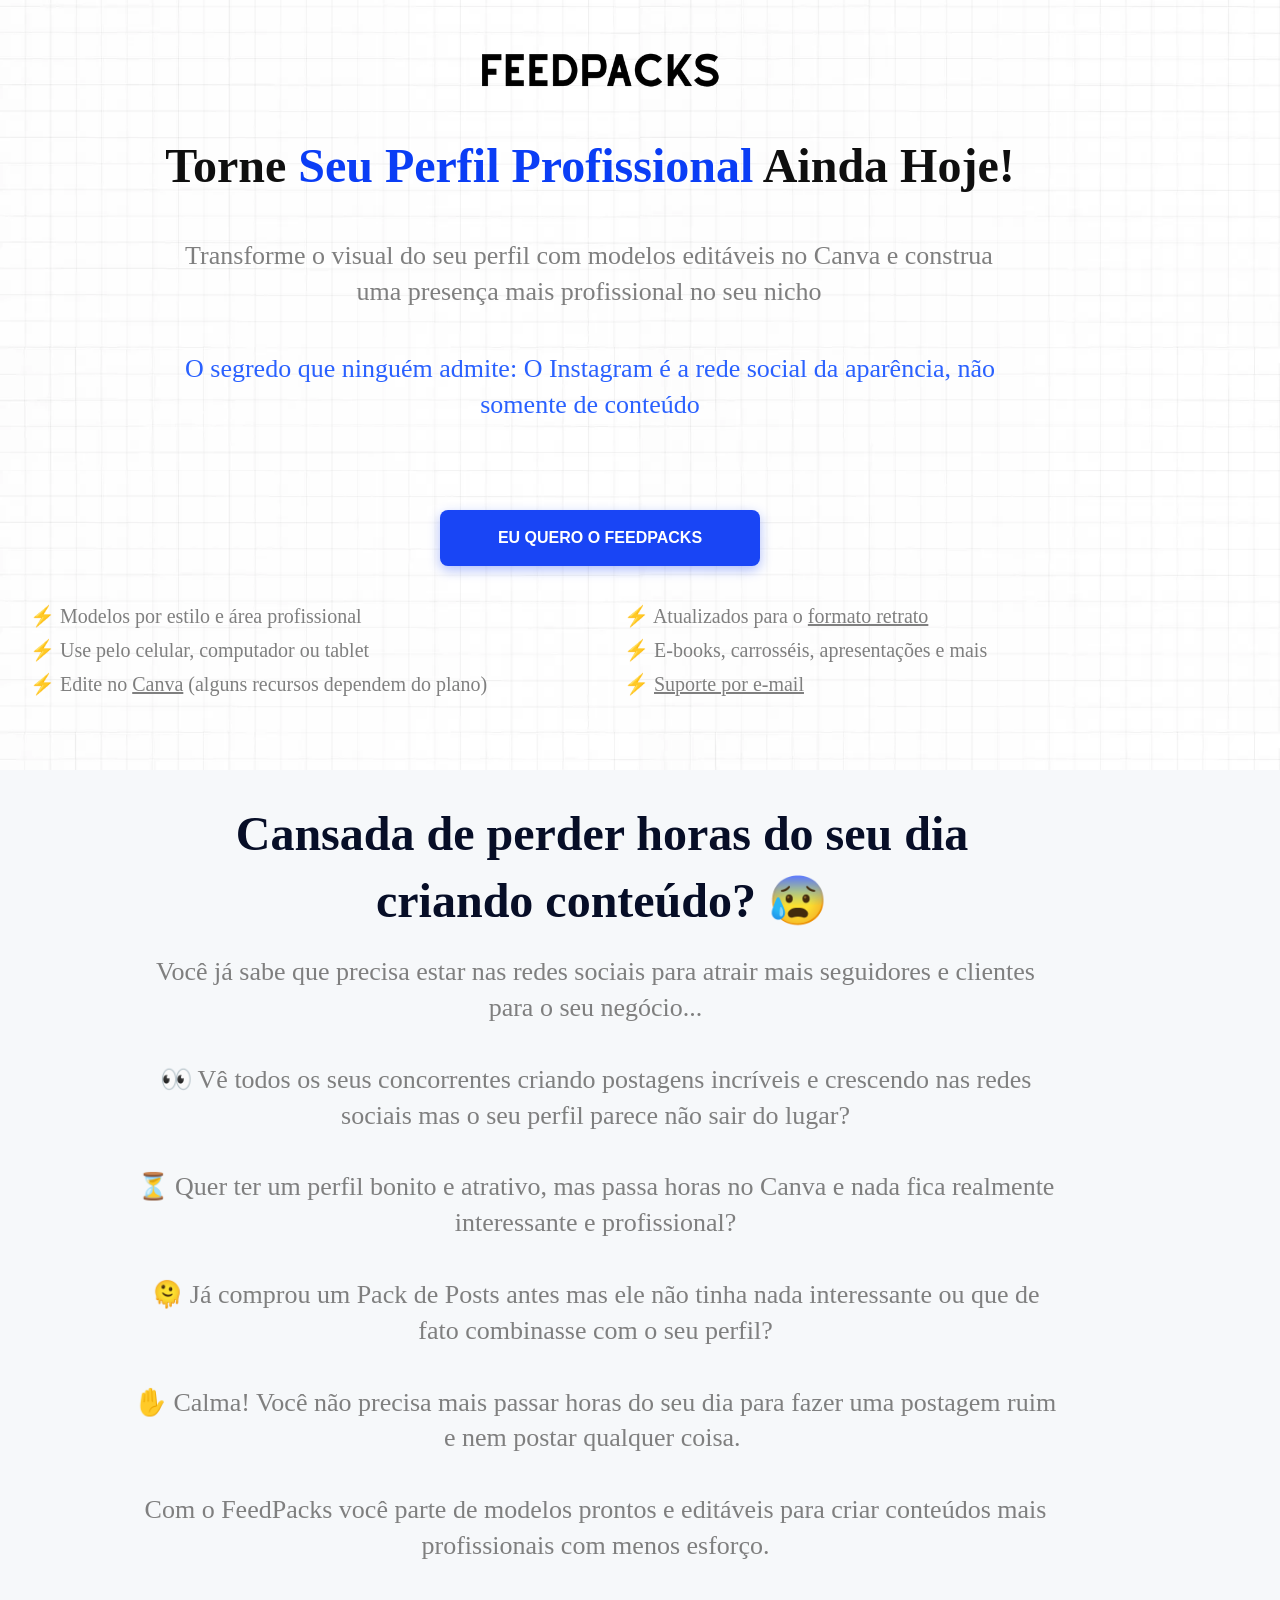
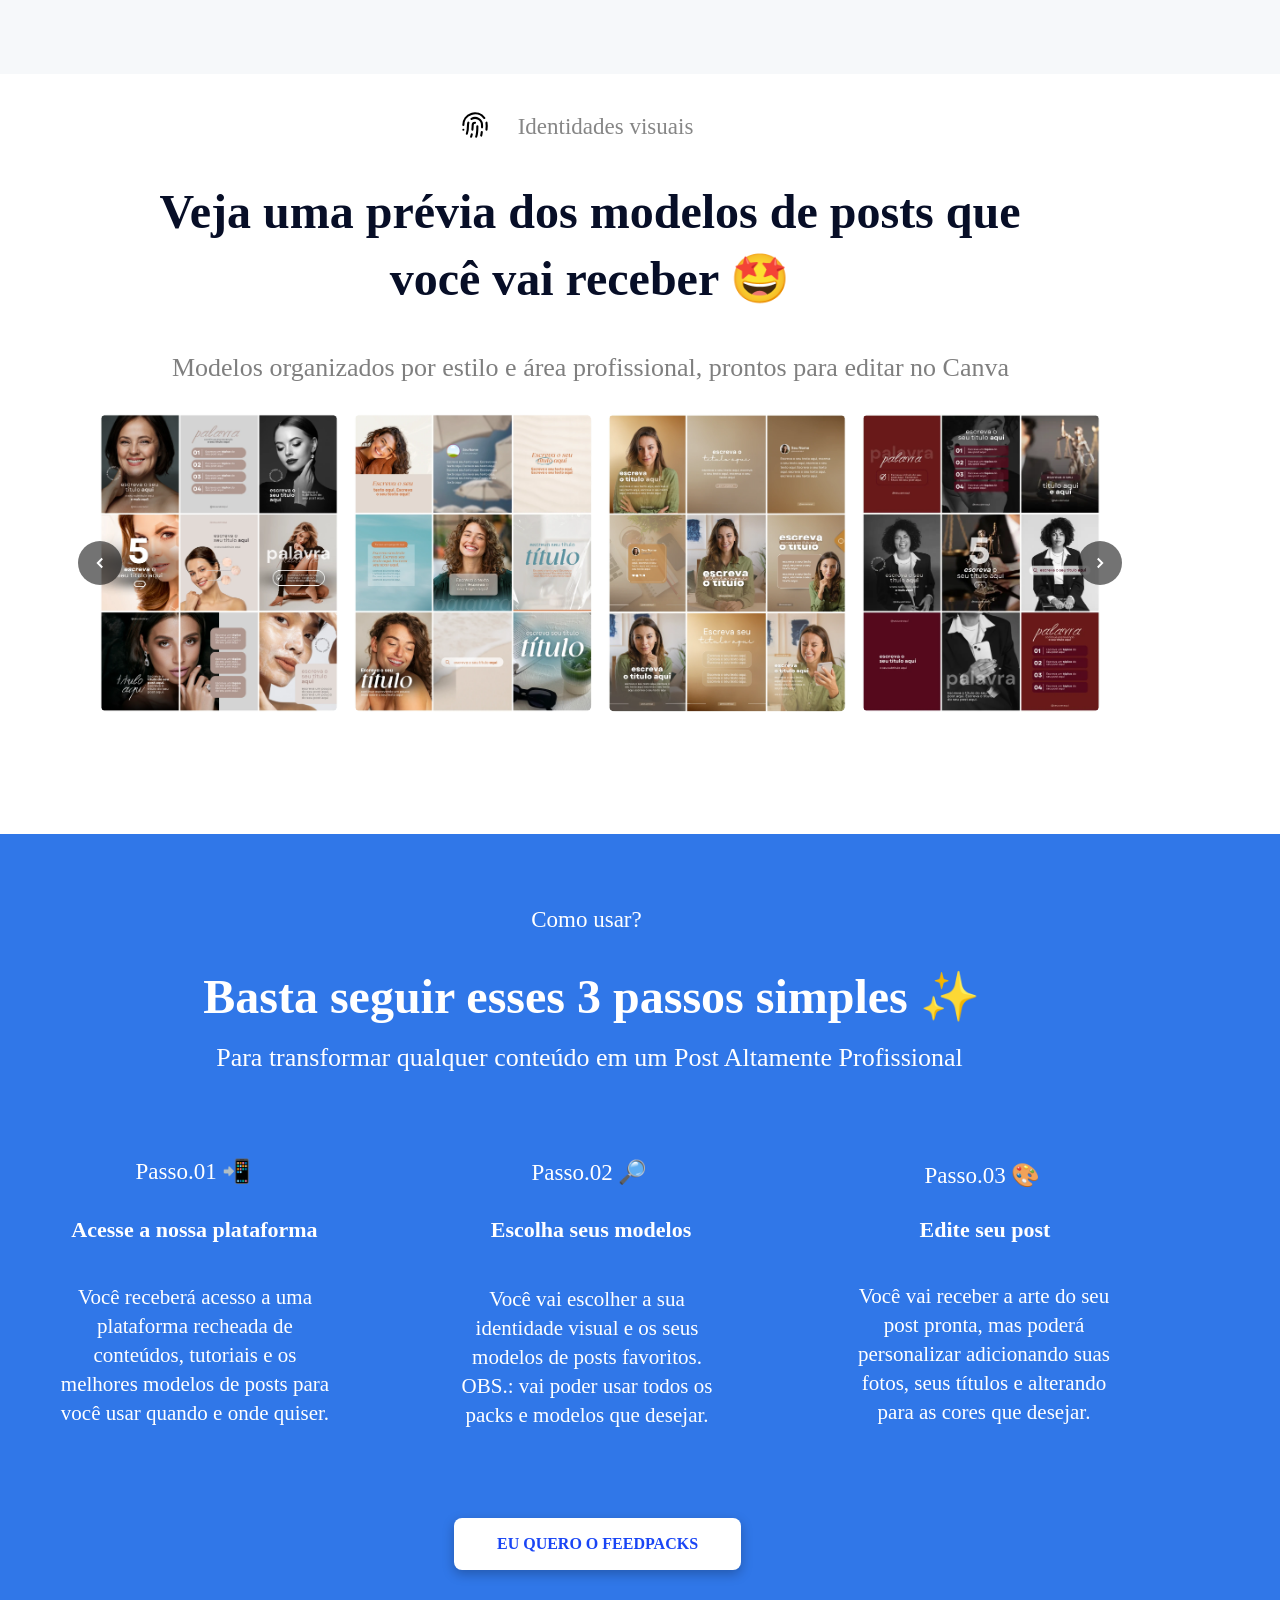
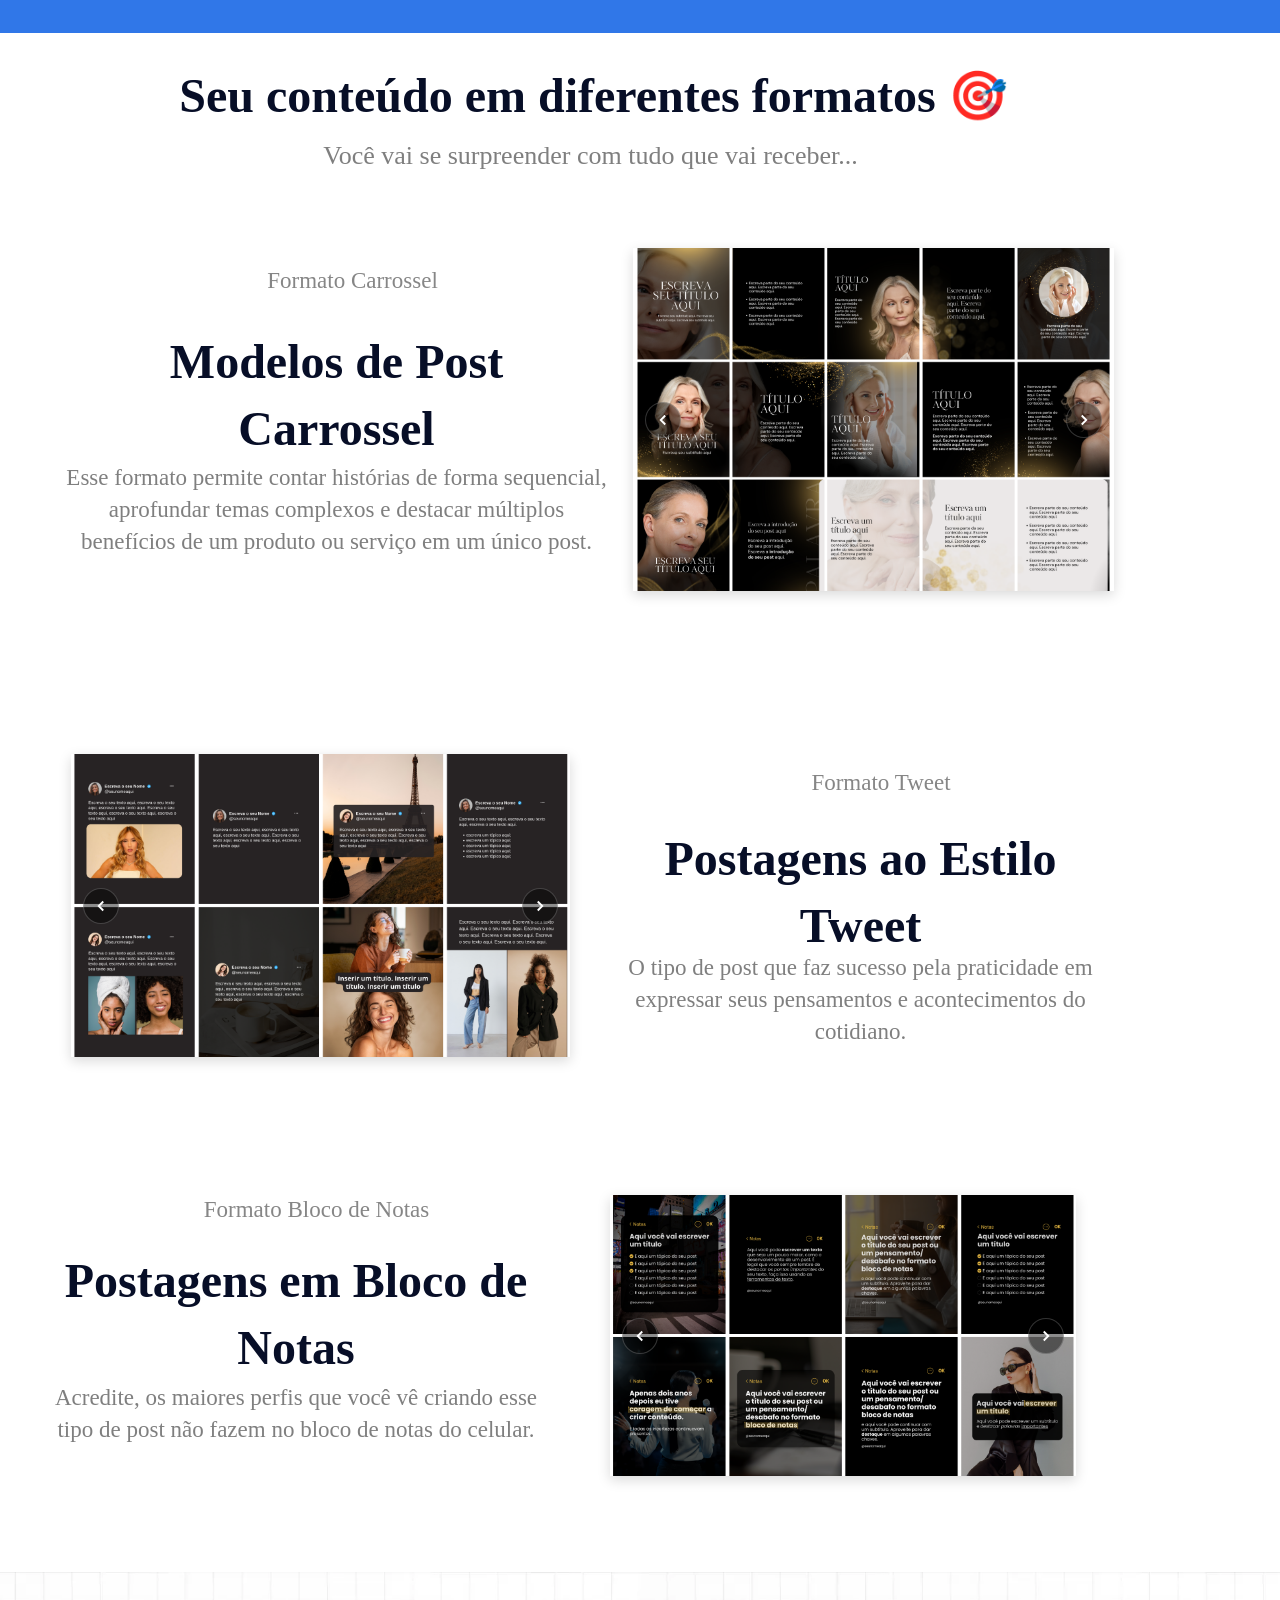
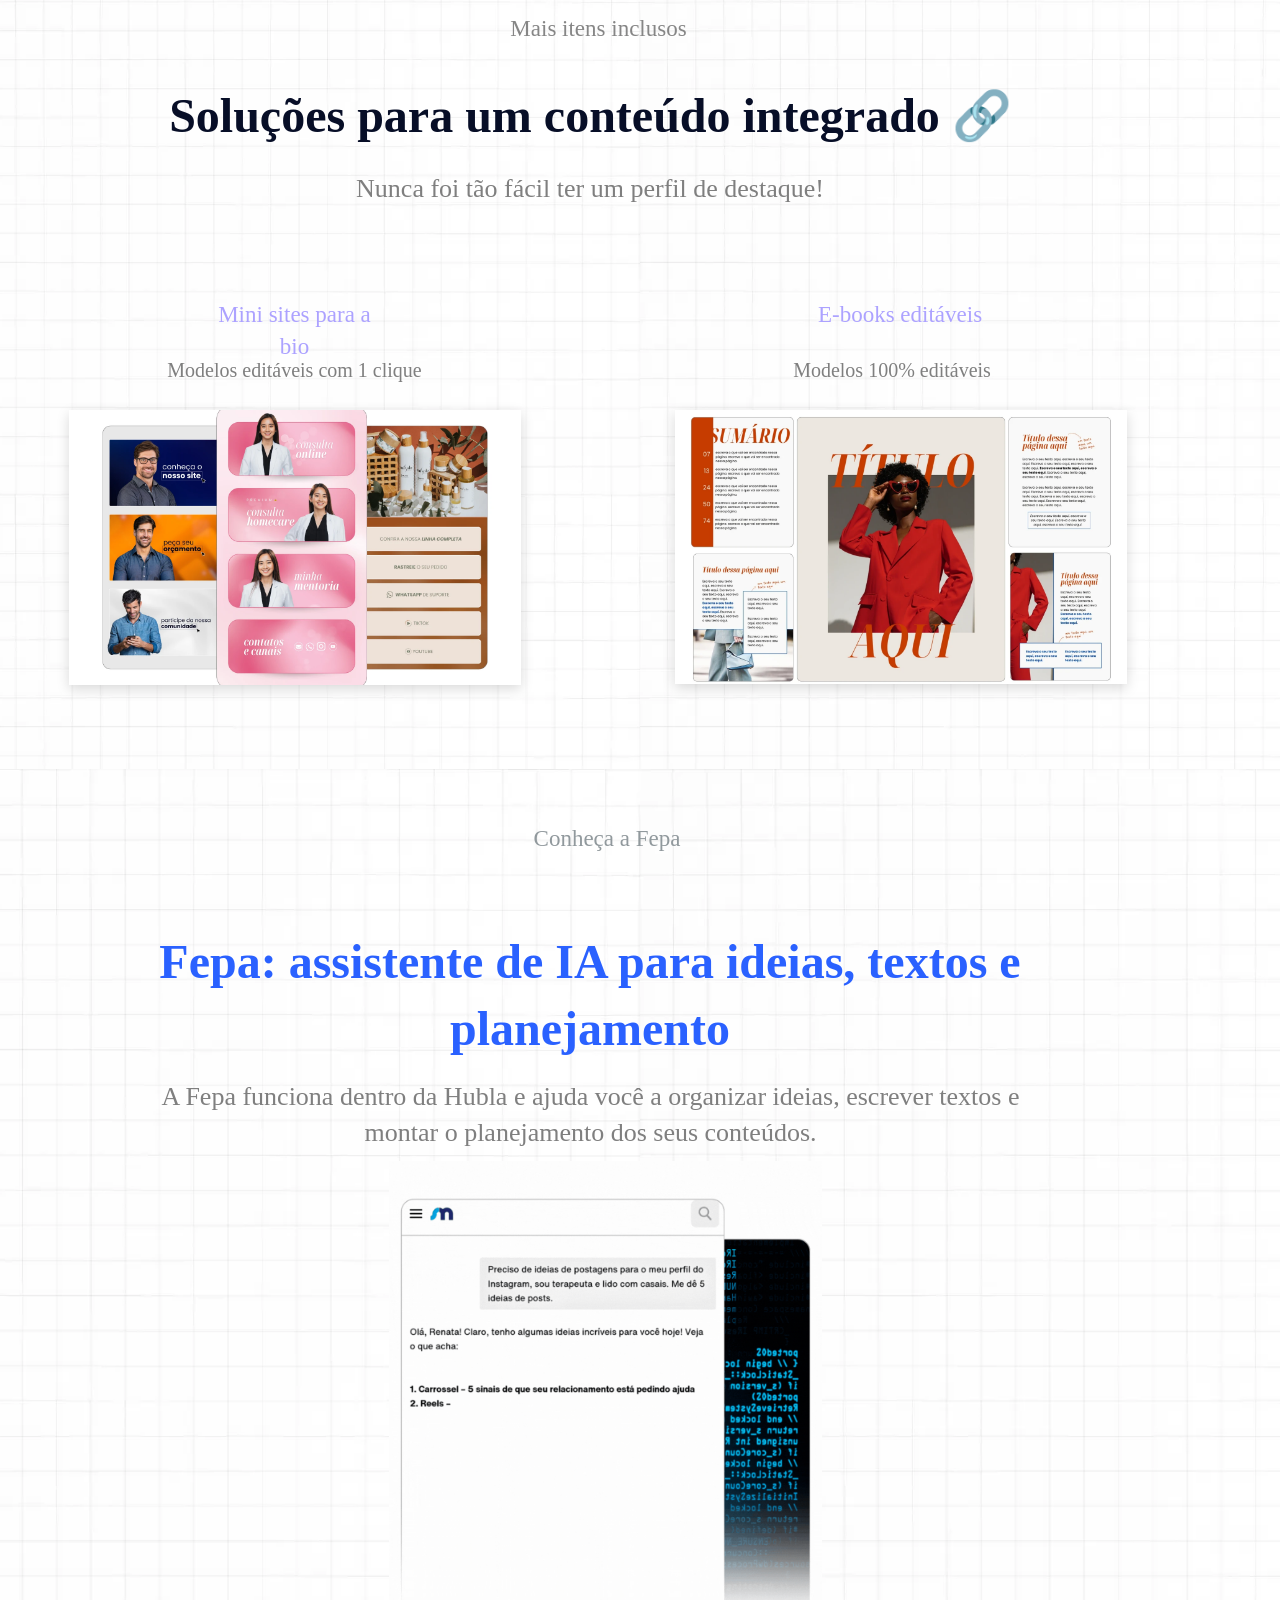
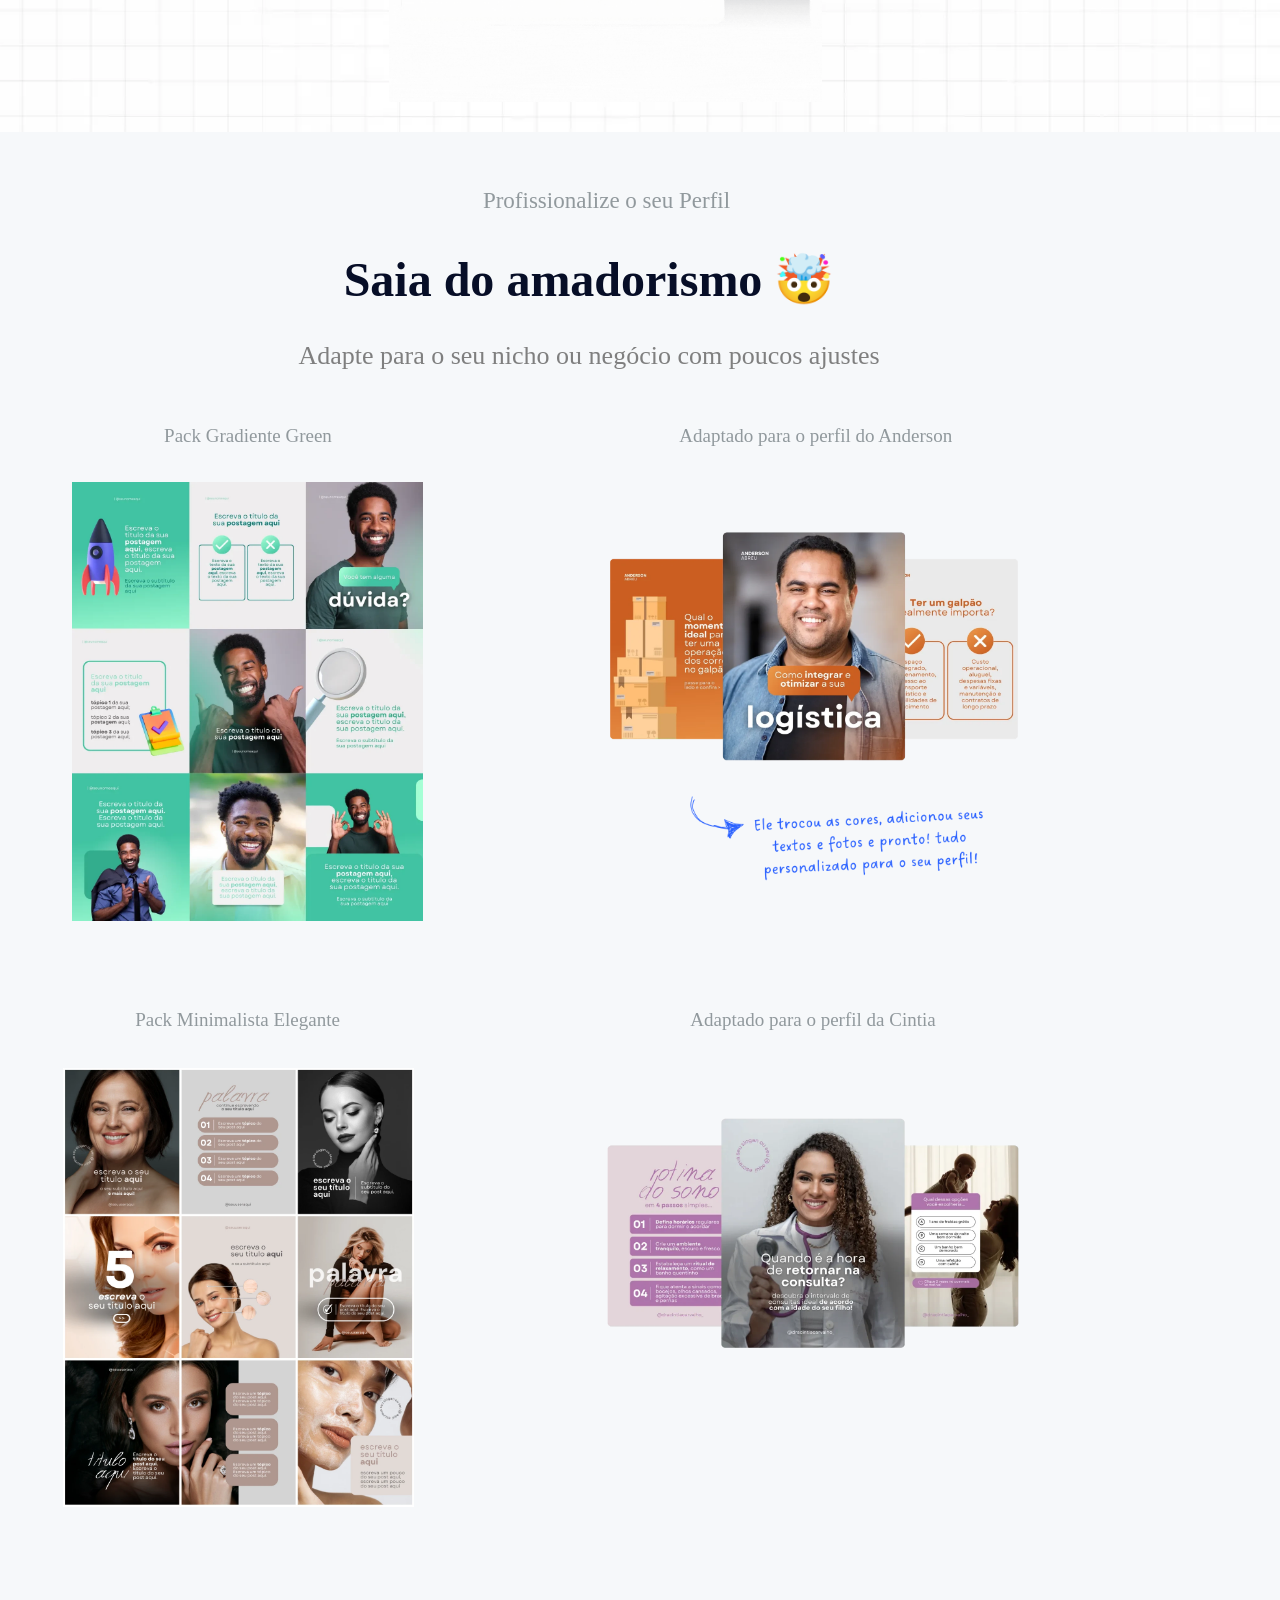
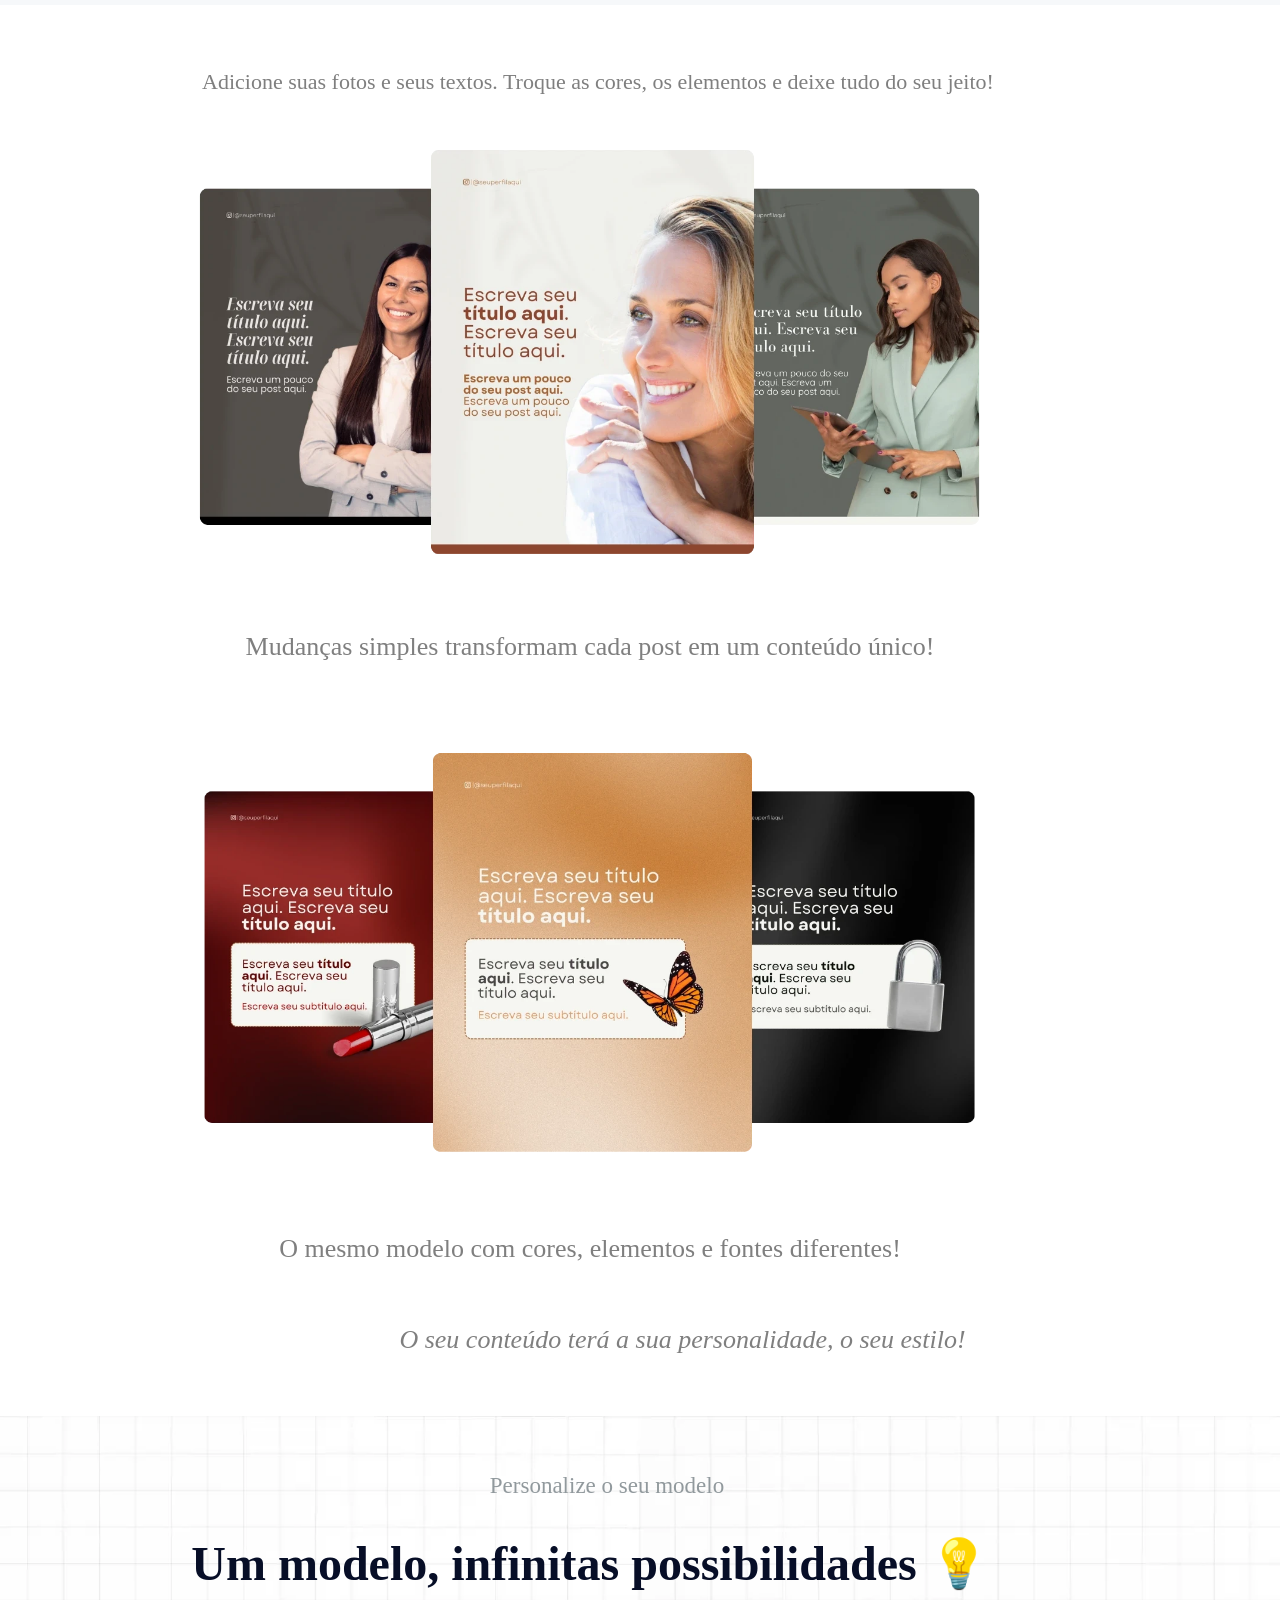
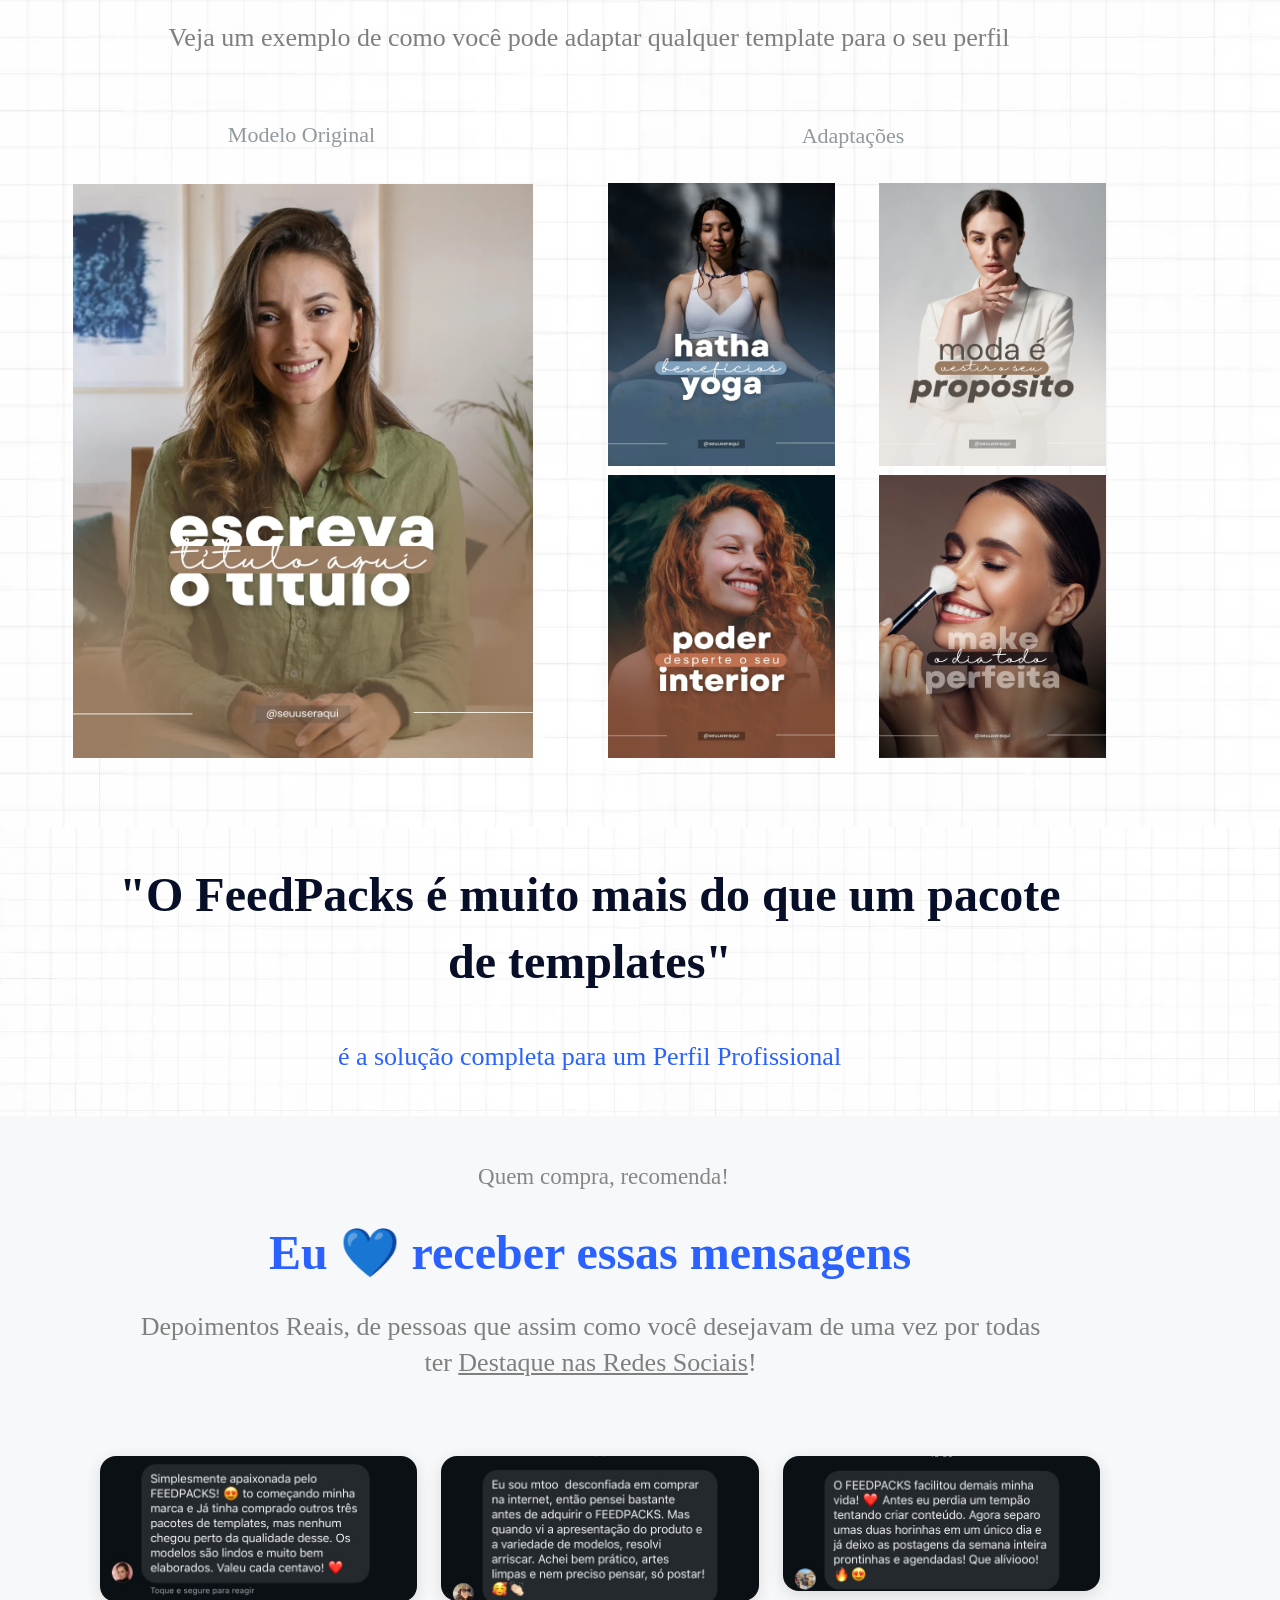
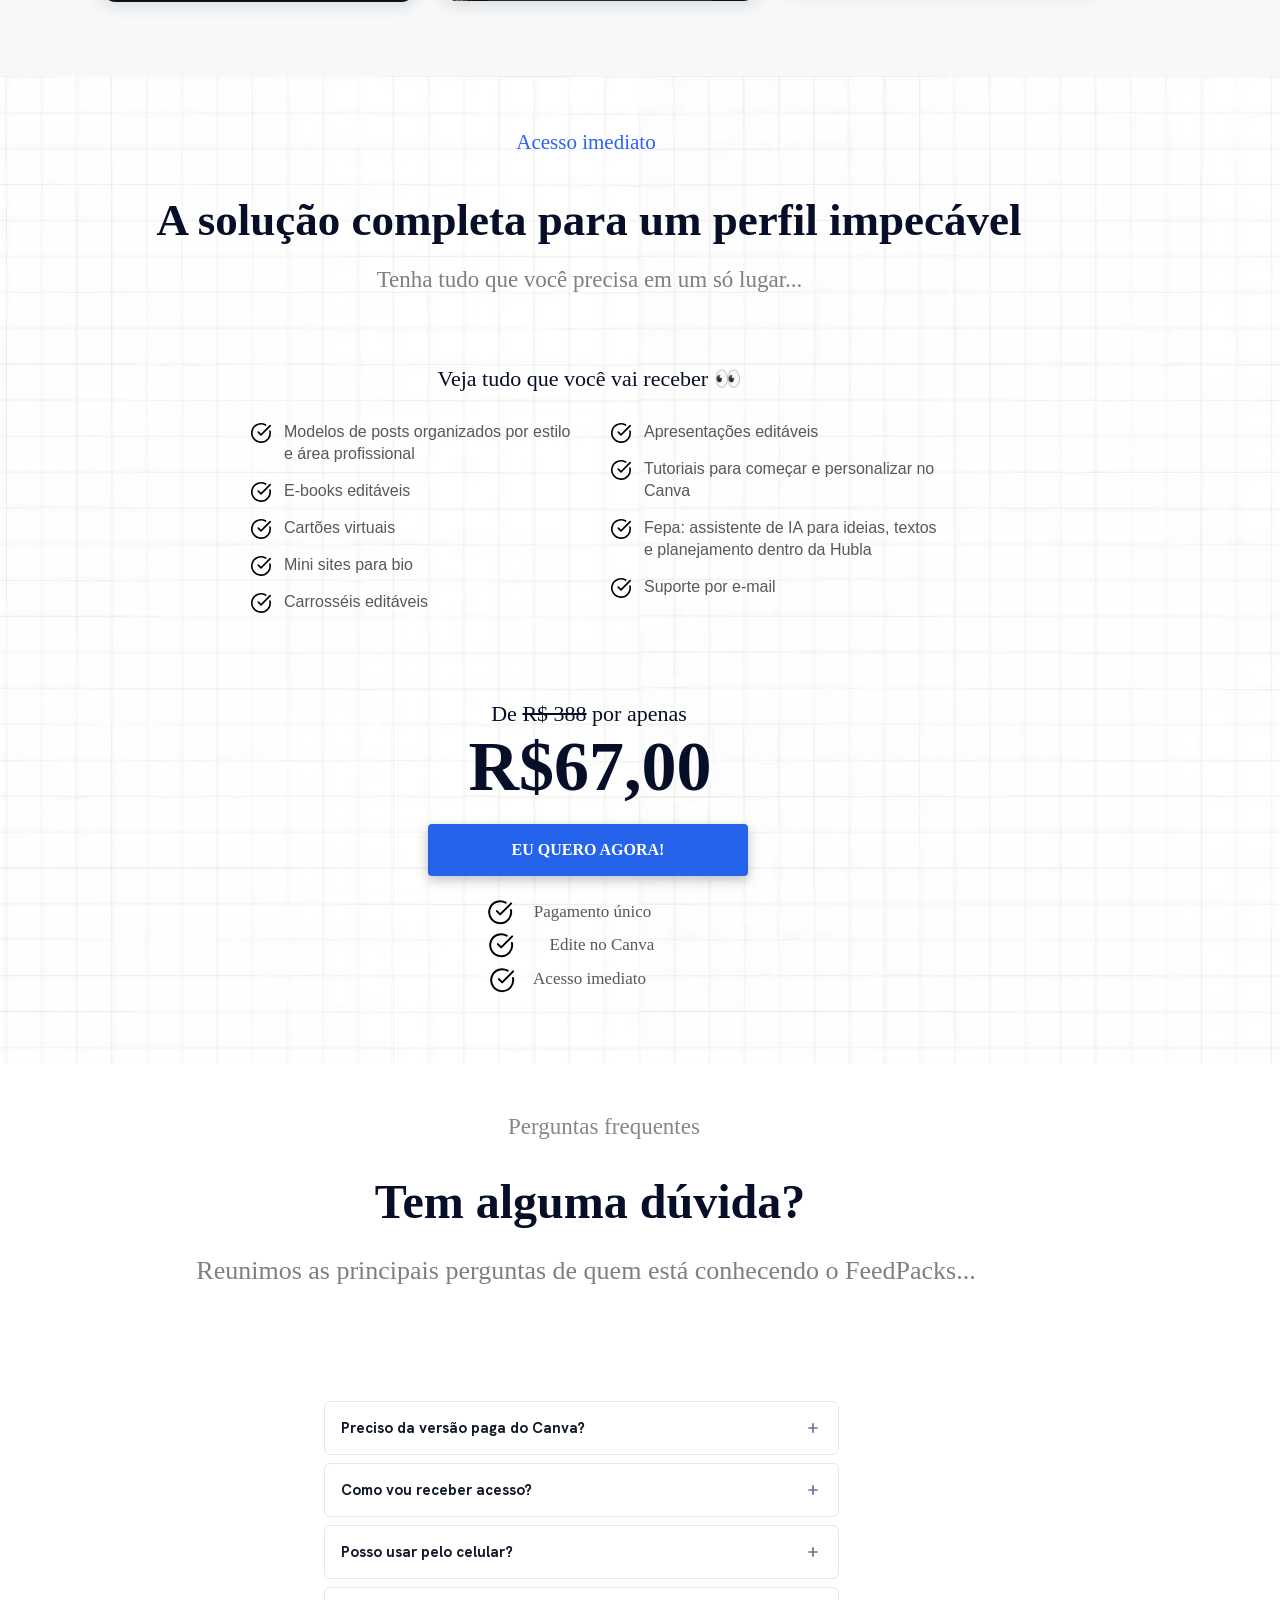
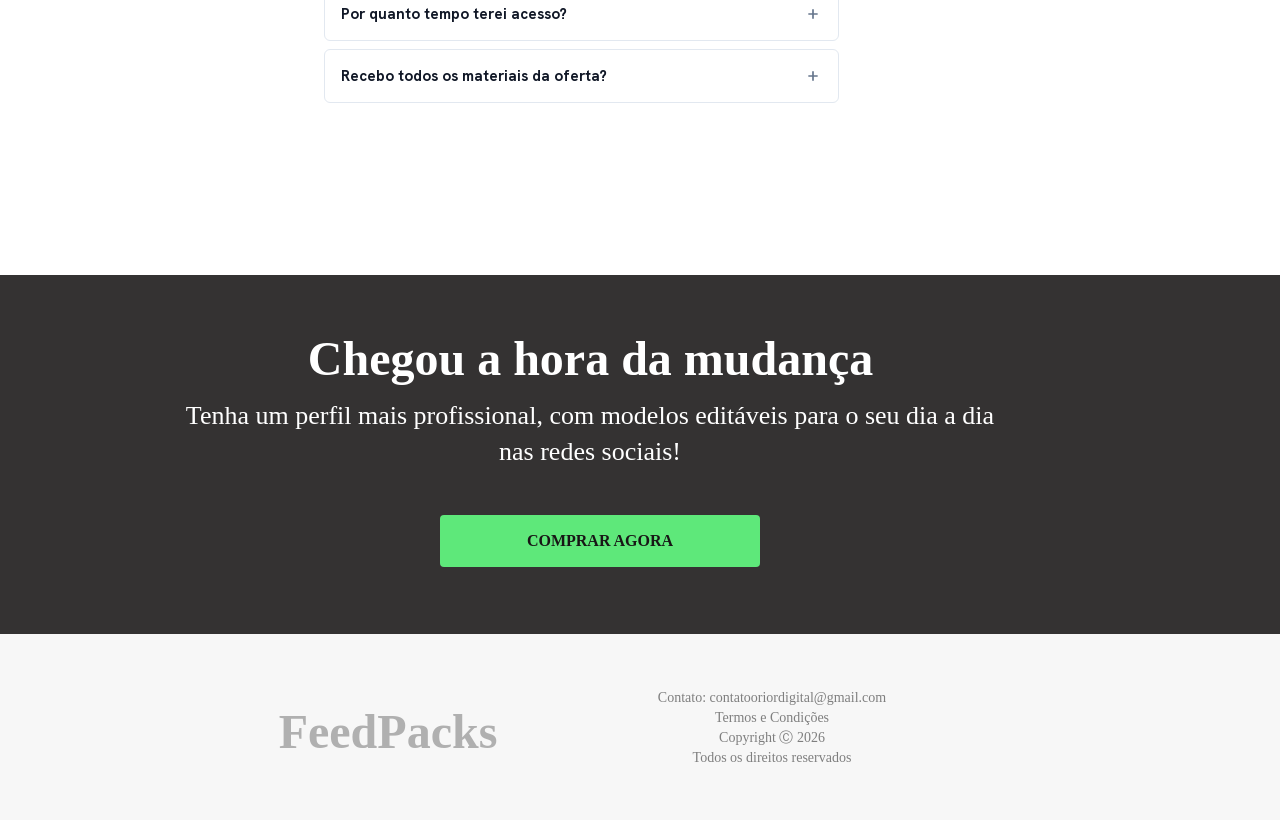
==== commit bf637952: "Ajusta copy: remove bonus foto, quantidades e promessas; lista por categorias, Fepa e novo contato C" ====
--- a/index.html
+++ b/index.html
@@ -1,4 +1,4 @@
-<!DOCTYPE html><html lang="pt-BR"><head><meta charSet="utf-8"/><meta name="viewport" content="width=device-width, initial-scale=1"/><link rel="preload" as="image" href="assets/feedpacks-logo.png"/><link rel="preload" as="image" href="assets/edyphemspqljhibvbrnt/storage/v1/object/public/hubzek-media-library/f5cd2f5e-c86b-4883-a4e1-63c032397491/imported-1792857576053-fm1esg6tjwd.png"/><link rel="preload" as="image" href="assets/edyphemspqljhibvbrnt/storage/v1/object/public/hubzek-media-library/f5cd2f5e-c86b-4883-a4e1-63c032397491/imported-1792857593159-8lz497kk05f.webp"/><link rel="preload" as="image" href="assets/edyphemspqljhibvbrnt/storage/v1/object/public/hubzek-media-library/f5cd2f5e-c86b-4883-a4e1-63c032397491/imported-1792857590621-s1in8umgv1a.webp"/><link rel="preload" as="image" href="assets/edyphemspqljhibvbrnt/storage/v1/object/public/hubzek-media-library/f5cd2f5e-c86b-4883-a4e1-63c032397491/imported-1792857594372-h2m17st3m7e.webp"/><link rel="preload" as="image" href="assets/edyphemspqljhibvbrnt/storage/v1/object/public/hubzek-media-library/f5cd2f5e-c86b-4883-a4e1-63c032397491/imported-1792857578053-amzeessassm.webp"/><link rel="preload" as="image" href="assets/edyphemspqljhibvbrnt/storage/v1/object/public/hubzek-media-library/f5cd2f5e-c86b-4883-a4e1-63c032397491/imported-1792857580570-m7pcg8yn57.webp"/><link rel="preload" as="image" href="assets/edyphemspqljhibvbrnt/storage/v1/object/public/hubzek-media-library/f5cd2f5e-c86b-4883-a4e1-63c032397491/imported-1792857596373-ofp0qxct3zi.webp"/><link rel="preload" as="image" href="assets/edyphemspqljhibvbrnt/storage/v1/object/public/hubzek-media-library/f5cd2f5e-c86b-4883-a4e1-63c032397491/imported-1792857596807-cnisemzf256.webp"/><link rel="preload" as="image" href="assets/edyphemspqljhibvbrnt/storage/v1/object/public/hubzek-media-library/f5cd2f5e-c86b-4883-a4e1-63c032397491/imported-1792857588988-3ghtjv4r2kn.webp"/><link rel="stylesheet" href="_next/static/css/0c3785c9fa7c8b85.css?dpl=dpl_6zs5Zr68yLJe3BdymQSXBTtrrVVF" data-precedence="next"/><link rel="stylesheet" href="_next/static/css/4bf48b5267c575ad.css?dpl=dpl_6zs5Zr68yLJe3BdymQSXBTtrrVVF" data-precedence="next"/><link rel="stylesheet" href="_next/static/css/cd121e3ffa9a3808.css?dpl=dpl_6zs5Zr68yLJe3BdymQSXBTtrrVVF" data-precedence="next"/><link rel="preload" as="image" href="assets/edyphemspqljhibvbrnt/storage/v1/object/public/hubzek-media-library/f5cd2f5e-c86b-4883-a4e1-63c032397491/imported-1792857589406-zz87y6kq82c.webp"/><link rel="preload" as="image" href="assets/edyphemspqljhibvbrnt/storage/v1/object/public/hubzek-media-library/f5cd2f5e-c86b-4883-a4e1-63c032397491/imported-1792857589794-ccqzuak7d.webp"/><link rel="preload" as="image" href="assets/edyphemspqljhibvbrnt/storage/v1/object/public/hubzek-media-library/f5cd2f5e-c86b-4883-a4e1-63c032397491/imported-1792857590244-l6eyajtqxnn.webp"/><link rel="preload" as="image" href="assets/edyphemspqljhibvbrnt/storage/v1/object/public/hubzek-media-library/f5cd2f5e-c86b-4883-a4e1-63c032397491/imported-1792857581004-ifr0gn11cqd.webp"/><link rel="preload" as="image" href="assets/edyphemspqljhibvbrnt/storage/v1/object/public/hubzek-media-library/f5cd2f5e-c86b-4883-a4e1-63c032397491/imported-1792857594751-91o6nz9zsyk.webp"/><link rel="preload" as="image" href="assets/edyphemspqljhibvbrnt/storage/v1/object/public/hubzek-media-library/f5cd2f5e-c86b-4883-a4e1-63c032397491/imported-1792857598047-c7ffo13fql7.webp"/><link rel="preload" as="image" href="assets/edyphemspqljhibvbrnt/storage/v1/object/public/hubzek-media-library/f5cd2f5e-c86b-4883-a4e1-63c032397491/imported-1792857585502-i8kad0trvq.webp"/><link rel="preload" as="image" href="assets/edyphemspqljhibvbrnt/storage/v1/object/public/hubzek-media-library/f5cd2f5e-c86b-4883-a4e1-63c032397491/imported-1792857579727-6rb6endej7q.webp"/><link rel="preload" as="image" href="assets/edyphemspqljhibvbrnt/storage/v1/object/public/hubzek-media-library/f5cd2f5e-c86b-4883-a4e1-63c032397491/imported-1792857587714-21g95s5zwr2j.webp"/><link rel="preload" as="image" href="assets/edyphemspqljhibvbrnt/storage/v1/object/public/hubzek-media-library/f5cd2f5e-c86b-4883-a4e1-63c032397491/imported-1792857580155-68y06hzaxn7.webp"/><link rel="preload" as="image" href="assets/edyphemspqljhibvbrnt/storage/v1/object/public/hubzek-media-library/f5cd2f5e-c86b-4883-a4e1-63c032397491/imported-1792857595948-8mujx73dmn8.webp"/><link rel="preload" as="image" href="assets/edyphemspqljhibvbrnt/storage/v1/object/public/hubzek-media-library/f5cd2f5e-c86b-4883-a4e1-63c032397491/imported-1792857585003-md0zddj5r8.webp"/><link rel="preload" as="image" href="assets/edyphemspqljhibvbrnt/storage/v1/object/public/hubzek-media-library/f5cd2f5e-c86b-4883-a4e1-63c032397491/imported-1792857587260-ii853s7p57.webp"/><link rel="preload" as="image" href="assets/edyphemspqljhibvbrnt/storage/v1/object/public/hubzek-media-library/f5cd2f5e-c86b-4883-a4e1-63c032397491/imported-1792857586836-gl4gv0skkxs.webp"/><link rel="preload" as="image" href="assets/edyphemspqljhibvbrnt/storage/v1/object/public/hubzek-media-library/f5cd2f5e-c86b-4883-a4e1-63c032397491/imported-1792857578473-swrol8qsie.webp"/><link rel="preload" as="image" href="assets/edyphemspqljhibvbrnt/storage/v1/object/public/hubzek-media-library/f5cd2f5e-c86b-4883-a4e1-63c032397491/imported-1792857588580-ime2op9nu4f.webp"/><link rel="preload" as="image" href="assets/edyphemspqljhibvbrnt/storage/v1/object/public/hubzek-media-library/f5cd2f5e-c86b-4883-a4e1-63c032397491/imported-1792857585907-yplyrssdo6.webp"/><link rel="preload" as="image" href="assets/edyphemspqljhibvbrnt/storage/v1/object/public/hubzek-media-library/f5cd2f5e-c86b-4883-a4e1-63c032397491/imported-1792857578837-78kp14lg756.webp"/><link rel="preload" as="image" href="assets/edyphemspqljhibvbrnt/storage/v1/object/public/hubzek-media-library/f5cd2f5e-c86b-4883-a4e1-63c032397491/imported-1792857597199-t3yv3alagmr.webp"/><link rel="preload" as="image" href="assets/edyphemspqljhibvbrnt/storage/v1/object/public/hubzek-media-library/f5cd2f5e-c86b-4883-a4e1-63c032397491/imported-1792857586298-niqzhasdba.webp"/><link rel="preload" as="image" href="assets/edyphemspqljhibvbrnt/storage/v1/object/public/hubzek-media-library/f5cd2f5e-c86b-4883-a4e1-63c032397491/imported-1792857577435-tgqln4crm8f.webp"/><link rel="preload" as="image" href="assets/edyphemspqljhibvbrnt/storage/v1/object/public/hubzek-media-library/f5cd2f5e-c86b-4883-a4e1-63c032397491/imported-1792857581712-l53xn3vyjof.webp"/><link rel="preload" as="image" href="assets/edyphemspqljhibvbrnt/storage/v1/object/public/hubzek-media-library/f5cd2f5e-c86b-4883-a4e1-63c032397491/imported-1792857582179-u0k4fmctu7.webp"/><link rel="preload" as="image" href="assets/edyphemspqljhibvbrnt/storage/v1/object/public/hubzek-media-library/f5cd2f5e-c86b-4883-a4e1-63c032397491/imported-1792857591899-g3hiep148ks.webp"/><link rel="preload" as="image" href="assets/edyphemspqljhibvbrnt/storage/v1/object/public/hubzek-media-library/f5cd2f5e-c86b-4883-a4e1-63c032397491/imported-1792857591163-hlg2rfd90ac.webp"/><link rel="preload" as="image" href="assets/edyphemspqljhibvbrnt/storage/v1/object/public/hubzek-media-library/f5cd2f5e-c86b-4883-a4e1-63c032397491/imported-1792857579324-r34x8f3mutf.webp"/><link rel="preload" as="image" href="assets/edyphemspqljhibvbrnt/storage/v1/object/public/hubzek-media-library/f5cd2f5e-c86b-4883-a4e1-63c032397491/imported-1792857592339-h1v0e2miowr.webp"/><link rel="preload" as="image" href="assets/edyphemspqljhibvbrnt/storage/v1/object/public/hubzek-media-library/f5cd2f5e-c86b-4883-a4e1-63c032397491/imported-1792857597593-66ugvxhju1p.webp"/><link rel="preload" as="image" href="assets/edyphemspqljhibvbrnt/storage/v1/object/public/hubzek-media-library/f5cd2f5e-c86b-4883-a4e1-63c032397491/imported-1792857582642-068kkisc6upe.webp"/><link rel="preload" as="image" href="assets/edyphemspqljhibvbrnt/storage/v1/object/public/hubzek-media-library/f5cd2f5e-c86b-4883-a4e1-63c032397491/imported-1792857583165-ni70733zxdr.webp"/><link rel="preload" as="image" href="assets/edyphemspqljhibvbrnt/storage/v1/object/public/hubzek-media-library/f5cd2f5e-c86b-4883-a4e1-63c032397491/imported-1792857576965-fefinannr3s.webp"/><link rel="preload" as="image" href="assets/edyphemspqljhibvbrnt/storage/v1/object/public/hubzek-media-library/f5cd2f5e-c86b-4883-a4e1-63c032397491/imported-1792857583661-0fgwc9yu10o9.webp"/><link rel="preload" as="image" href="assets/edyphemspqljhibvbrnt/storage/v1/object/public/hubzek-media-library/f5cd2f5e-c86b-4883-a4e1-63c032397491/imported-1792857595139-agx0u9nmkav.webp"/><link rel="preload" as="image" href="assets/edyphemspqljhibvbrnt/storage/v1/object/public/hubzek-media-library/f5cd2f5e-c86b-4883-a4e1-63c032397491/imported-1792857593569-9whuhs62jn9.webp"/><link rel="preload" as="image" href="assets/edyphemspqljhibvbrnt/storage/v1/object/public/hubzek-media-library/f5cd2f5e-c86b-4883-a4e1-63c032397491/imported-1792857593994-5ab1g84iw2o.webp"/><link rel="preload" as="image" href="assets/edyphemspqljhibvbrnt/storage/v1/object/public/hubzek-media-library/f5cd2f5e-c86b-4883-a4e1-63c032397491/imported-1792857588163-9c6m666qm0f.webp"/><link rel="preload" as="image" href="assets/edyphemspqljhibvbrnt/storage/v1/object/public/hubzek-media-library/f5cd2f5e-c86b-4883-a4e1-63c032397491/imported-1792857592766-if7ucmmzzv8.webp"/><link rel="preload" as="image" href="assets/edyphemspqljhibvbrnt/storage/v1/object/public/hubzek-media-library/f5cd2f5e-c86b-4883-a4e1-63c032397491/imported-1792857584066-jhv5kmk888.webp"/><link rel="preload" as="image" href="assets/edyphemspqljhibvbrnt/storage/v1/object/public/hubzek-media-library/f5cd2f5e-c86b-4883-a4e1-63c032397491/imported-1792857584598-5ddf71px4lc.webp"/><link rel="preload" as="image" href="assets/edyphemspqljhibvbrnt/storage/v1/object/public/hubzek-media-library/f5cd2f5e-c86b-4883-a4e1-63c032397491/imported-1792857595564-swgwu8vtvd.webp"/><link rel="preload" as="image" href="assets/edyphemspqljhibvbrnt/storage/v1/object/public/hubzek-media-library/f5cd2f5e-c86b-4883-a4e1-63c032397491/imported-1792857603932-onh9xf8ewi.webp"/><link rel="preload" as="image" href="assets/edyphemspqljhibvbrnt/storage/v1/object/public/hubzek-media-library/f5cd2f5e-c86b-4883-a4e1-63c032397491/imported-1792857603484-hnv81mfhn7p.webp"/><link rel="preload" as="image" href="assets/edyphemspqljhibvbrnt/storage/v1/object/public/hubzek-media-library/f5cd2f5e-c86b-4883-a4e1-63c032397491/imported-1792857604351-7u5ltbabxcf.gif"/><link rel="preload" as="image" href="assets/edyphemspqljhibvbrnt/storage/v1/object/public/hubzek-media-library/f5cd2f5e-c86b-4883-a4e1-63c032397491/imported-1792857604965-6onlpsmbf05.webp"/><link rel="preload" as="image" href="assets/edyphemspqljhibvbrnt/storage/v1/object/public/hubzek-media-library/f5cd2f5e-c86b-4883-a4e1-63c032397491/imported-1792857605428-2cbb1u2uhpi.png"/><link rel="preload" as="image" href="assets/edyphemspqljhibvbrnt/storage/v1/object/public/hubzek-media-library/f5cd2f5e-c86b-4883-a4e1-63c032397491/imported-1792857605839-uz96ksn5qxa.webp"/><link rel="preload" as="image" href="assets/edyphemspqljhibvbrnt/storage/v1/object/public/hubzek-media-library/f5cd2f5e-c86b-4883-a4e1-63c032397491/imported-1792857606816-c6lkzc2g63a.webp"/><link rel="preload" as="image" href="assets/edyphemspqljhibvbrnt/storage/v1/object/public/hubzek-media-library/f5cd2f5e-c86b-4883-a4e1-63c032397491/imported-1792857606378-v6zaazvoppc.webp"/><link rel="preload" as="image" href="assets/edyphemspqljhibvbrnt/storage/v1/object/public/hubzek-media-library/f5cd2f5e-c86b-4883-a4e1-63c032397491/imported-1792857607313-vev2a2xs1mj.webp"/><link rel="preload" as="image" href="assets/edyphemspqljhibvbrnt/storage/v1/object/public/hubzek-media-library/f5cd2f5e-c86b-4883-a4e1-63c032397491/imported-1792857608854-jqj1owkvvsr.webp"/><link rel="preload" as="image" href="assets/edyphemspqljhibvbrnt/storage/v1/object/public/hubzek-media-library/f5cd2f5e-c86b-4883-a4e1-63c032397491/imported-1792857609706-6xxnwa0f68i.webp"/><link rel="preload" as="image" href="assets/edyphemspqljhibvbrnt/storage/v1/object/public/hubzek-media-library/f5cd2f5e-c86b-4883-a4e1-63c032397491/imported-1792857609284-gqa8y6k5klp.webp"/><link rel="preload" as="image" href="assets/edyphemspqljhibvbrnt/storage/v1/object/public/hubzek-media-library/f5cd2f5e-c86b-4883-a4e1-63c032397491/imported-1792857607858-5m3m5gzjqgr.webp"/><link rel="preload" as="image" href="assets/edyphemspqljhibvbrnt/storage/v1/object/public/hubzek-media-library/f5cd2f5e-c86b-4883-a4e1-63c032397491/imported-1792857614027-g4ds6b6r9b.webp"/><link rel="preload" as="image" href="assets/edyphemspqljhibvbrnt/storage/v1/object/public/hubzek-media-library/f5cd2f5e-c86b-4883-a4e1-63c032397491/imported-1792857616443-z0kqyvat2k.webp"/><link rel="preload" as="image" href="assets/edyphemspqljhibvbrnt/storage/v1/object/public/hubzek-media-library/f5cd2f5e-c86b-4883-a4e1-63c032397491/imported-1792857614764-c2aoyx6hmzb.webp"/><link rel="preload" as="image" href="assets/edyphemspqljhibvbrnt/storage/v1/object/public/hubzek-media-library/f5cd2f5e-c86b-4883-a4e1-63c032397491/imported-1792857616924-fprbv7t4wwk.webp"/><link rel="preload" as="image" href="assets/edyphemspqljhibvbrnt/storage/v1/object/public/hubzek-media-library/f5cd2f5e-c86b-4883-a4e1-63c032397491/imported-1792857615143-olzrd1e1p58.webp"/><link rel="preload" as="image" href="assets/edyphemspqljhibvbrnt/storage/v1/object/public/hubzek-media-library/f5cd2f5e-c86b-4883-a4e1-63c032397491/imported-1792857610942-cbaj7uo4e8a.webp"/><link rel="preload" as="image" href="assets/edyphemspqljhibvbrnt/storage/v1/object/public/hubzek-media-library/f5cd2f5e-c86b-4883-a4e1-63c032397491/imported-1792857612147-zqb8ftz7qp.webp"/><link rel="preload" as="image" href="assets/edyphemspqljhibvbrnt/storage/v1/object/public/hubzek-media-library/f5cd2f5e-c86b-4883-a4e1-63c032397491/imported-1792857612978-wqfilcnhm0m.webp"/><link rel="preload" as="image" href="assets/edyphemspqljhibvbrnt/storage/v1/object/public/hubzek-media-library/f5cd2f5e-c86b-4883-a4e1-63c032397491/imported-1792857615615-pj3axa3s06.webp"/><link rel="preload" as="image" href="assets/edyphemspqljhibvbrnt/storage/v1/object/public/hubzek-media-library/f5cd2f5e-c86b-4883-a4e1-63c032397491/imported-1792857612547-612m5i9xmhe.webp"/><link rel="preload" as="image" href="assets/edyphemspqljhibvbrnt/storage/v1/object/public/hubzek-media-library/f5cd2f5e-c86b-4883-a4e1-63c032397491/imported-1792857616024-xxnkb7mb63.webp"/><link rel="preload" as="image" href="assets/edyphemspqljhibvbrnt/storage/v1/object/public/hubzek-media-library/f5cd2f5e-c86b-4883-a4e1-63c032397491/imported-1792857611338-ewfyu5g60r.webp"/><link rel="preload" as="image" href="assets/edyphemspqljhibvbrnt/storage/v1/object/public/hubzek-media-library/f5cd2f5e-c86b-4883-a4e1-63c032397491/imported-1792857614397-m7gsokjovbp.webp"/><link rel="preload" as="image" href="assets/edyphemspqljhibvbrnt/storage/v1/object/public/hubzek-media-library/f5cd2f5e-c86b-4883-a4e1-63c032397491/imported-1792857610515-qpganoa6lg.webp"/><link rel="preload" as="image" href="assets/edyphemspqljhibvbrnt/storage/v1/object/public/hubzek-media-library/f5cd2f5e-c86b-4883-a4e1-63c032397491/imported-1792857613367-jh9gpnkonw.webp"/><link rel="preload" as="image" href="assets/edyphemspqljhibvbrnt/storage/v1/object/public/hubzek-media-library/f5cd2f5e-c86b-4883-a4e1-63c032397491/imported-1792857610103-tplls4g44ig.webp"/><link rel="preload" as="image" href="assets/edyphemspqljhibvbrnt/storage/v1/object/public/hubzek-media-library/f5cd2f5e-c86b-4883-a4e1-63c032397491/imported-1792857611728-l7g8ou83twa.webp"/><link rel="preload" as="image" href="assets/edyphemspqljhibvbrnt/storage/v1/object/public/hubzek-media-library/f5cd2f5e-c86b-4883-a4e1-63c032397491/imported-1792857617760-zyfymzj4ehh.webp"/><meta name="next-size-adjust" content=""/><link rel="preconnect" href="https://fonts.googleapis.com"/><link rel="preconnect" href="https://fonts.gstatic.com" crossorigin="anonymous"/><title>MPV | FeedPacks (BR)</title><link rel="canonical" href="https://packtina.zekpost.com/canvapacksbr-importado-mvml4vm5"/><meta name="mobile-web-app-capable" content="yes"/><meta name="apple-mobile-web-app-title" content="FeedPacks"/><meta name="apple-mobile-web-app-status-bar-style" content="black-translucent"/><meta property="og:title" content="MPV | FeedPacks (BR)"/><meta name="twitter:card" content="summary"/><meta name="twitter:title" content="MPV | FeedPacks (BR)"/><style>/*lp-car*/
+<!DOCTYPE html><html lang="pt-BR"><head><meta charSet="utf-8"/><meta name="viewport" content="width=device-width, initial-scale=1"/><link rel="preload" as="image" href="assets/feedpacks-logo.png"/><link rel="preload" as="image" href="assets/edyphemspqljhibvbrnt/storage/v1/object/public/hubzek-media-library/f5cd2f5e-c86b-4883-a4e1-63c032397491/imported-1792857576053-fm1esg6tjwd.png"/><link rel="preload" as="image" href="assets/edyphemspqljhibvbrnt/storage/v1/object/public/hubzek-media-library/f5cd2f5e-c86b-4883-a4e1-63c032397491/imported-1792857593159-8lz497kk05f.webp"/><link rel="preload" as="image" href="assets/edyphemspqljhibvbrnt/storage/v1/object/public/hubzek-media-library/f5cd2f5e-c86b-4883-a4e1-63c032397491/imported-1792857590621-s1in8umgv1a.webp"/><link rel="preload" as="image" href="assets/edyphemspqljhibvbrnt/storage/v1/object/public/hubzek-media-library/f5cd2f5e-c86b-4883-a4e1-63c032397491/imported-1792857594372-h2m17st3m7e.webp"/><link rel="preload" as="image" href="assets/edyphemspqljhibvbrnt/storage/v1/object/public/hubzek-media-library/f5cd2f5e-c86b-4883-a4e1-63c032397491/imported-1792857578053-amzeessassm.webp"/><link rel="preload" as="image" href="assets/edyphemspqljhibvbrnt/storage/v1/object/public/hubzek-media-library/f5cd2f5e-c86b-4883-a4e1-63c032397491/imported-1792857580570-m7pcg8yn57.webp"/><link rel="preload" as="image" href="assets/edyphemspqljhibvbrnt/storage/v1/object/public/hubzek-media-library/f5cd2f5e-c86b-4883-a4e1-63c032397491/imported-1792857596373-ofp0qxct3zi.webp"/><link rel="preload" as="image" href="assets/edyphemspqljhibvbrnt/storage/v1/object/public/hubzek-media-library/f5cd2f5e-c86b-4883-a4e1-63c032397491/imported-1792857596807-cnisemzf256.webp"/><link rel="preload" as="image" href="assets/edyphemspqljhibvbrnt/storage/v1/object/public/hubzek-media-library/f5cd2f5e-c86b-4883-a4e1-63c032397491/imported-1792857588988-3ghtjv4r2kn.webp"/><link rel="stylesheet" href="_next/static/css/0c3785c9fa7c8b85.css?dpl=dpl_6zs5Zr68yLJe3BdymQSXBTtrrVVF" data-precedence="next"/><link rel="stylesheet" href="_next/static/css/4bf48b5267c575ad.css?dpl=dpl_6zs5Zr68yLJe3BdymQSXBTtrrVVF" data-precedence="next"/><link rel="stylesheet" href="_next/static/css/cd121e3ffa9a3808.css?dpl=dpl_6zs5Zr68yLJe3BdymQSXBTtrrVVF" data-precedence="next"/><link rel="preload" as="image" href="assets/edyphemspqljhibvbrnt/storage/v1/object/public/hubzek-media-library/f5cd2f5e-c86b-4883-a4e1-63c032397491/imported-1792857589406-zz87y6kq82c.webp"/><link rel="preload" as="image" href="assets/edyphemspqljhibvbrnt/storage/v1/object/public/hubzek-media-library/f5cd2f5e-c86b-4883-a4e1-63c032397491/imported-1792857589794-ccqzuak7d.webp"/><link rel="preload" as="image" href="assets/edyphemspqljhibvbrnt/storage/v1/object/public/hubzek-media-library/f5cd2f5e-c86b-4883-a4e1-63c032397491/imported-1792857590244-l6eyajtqxnn.webp"/><link rel="preload" as="image" href="assets/edyphemspqljhibvbrnt/storage/v1/object/public/hubzek-media-library/f5cd2f5e-c86b-4883-a4e1-63c032397491/imported-1792857581004-ifr0gn11cqd.webp"/><link rel="preload" as="image" href="assets/edyphemspqljhibvbrnt/storage/v1/object/public/hubzek-media-library/f5cd2f5e-c86b-4883-a4e1-63c032397491/imported-1792857594751-91o6nz9zsyk.webp"/><link rel="preload" as="image" href="assets/edyphemspqljhibvbrnt/storage/v1/object/public/hubzek-media-library/f5cd2f5e-c86b-4883-a4e1-63c032397491/imported-1792857598047-c7ffo13fql7.webp"/><link rel="preload" as="image" href="assets/edyphemspqljhibvbrnt/storage/v1/object/public/hubzek-media-library/f5cd2f5e-c86b-4883-a4e1-63c032397491/imported-1792857585502-i8kad0trvq.webp"/><link rel="preload" as="image" href="assets/edyphemspqljhibvbrnt/storage/v1/object/public/hubzek-media-library/f5cd2f5e-c86b-4883-a4e1-63c032397491/imported-1792857579727-6rb6endej7q.webp"/><link rel="preload" as="image" href="assets/edyphemspqljhibvbrnt/storage/v1/object/public/hubzek-media-library/f5cd2f5e-c86b-4883-a4e1-63c032397491/imported-1792857587714-21g95s5zwr2j.webp"/><link rel="preload" as="image" href="assets/edyphemspqljhibvbrnt/storage/v1/object/public/hubzek-media-library/f5cd2f5e-c86b-4883-a4e1-63c032397491/imported-1792857580155-68y06hzaxn7.webp"/><link rel="preload" as="image" href="assets/edyphemspqljhibvbrnt/storage/v1/object/public/hubzek-media-library/f5cd2f5e-c86b-4883-a4e1-63c032397491/imported-1792857595948-8mujx73dmn8.webp"/><link rel="preload" as="image" href="assets/edyphemspqljhibvbrnt/storage/v1/object/public/hubzek-media-library/f5cd2f5e-c86b-4883-a4e1-63c032397491/imported-1792857585003-md0zddj5r8.webp"/><link rel="preload" as="image" href="assets/edyphemspqljhibvbrnt/storage/v1/object/public/hubzek-media-library/f5cd2f5e-c86b-4883-a4e1-63c032397491/imported-1792857587260-ii853s7p57.webp"/><link rel="preload" as="image" href="assets/edyphemspqljhibvbrnt/storage/v1/object/public/hubzek-media-library/f5cd2f5e-c86b-4883-a4e1-63c032397491/imported-1792857586836-gl4gv0skkxs.webp"/><link rel="preload" as="image" href="assets/edyphemspqljhibvbrnt/storage/v1/object/public/hubzek-media-library/f5cd2f5e-c86b-4883-a4e1-63c032397491/imported-1792857578473-swrol8qsie.webp"/><link rel="preload" as="image" href="assets/edyphemspqljhibvbrnt/storage/v1/object/public/hubzek-media-library/f5cd2f5e-c86b-4883-a4e1-63c032397491/imported-1792857588580-ime2op9nu4f.webp"/><link rel="preload" as="image" href="assets/edyphemspqljhibvbrnt/storage/v1/object/public/hubzek-media-library/f5cd2f5e-c86b-4883-a4e1-63c032397491/imported-1792857585907-yplyrssdo6.webp"/><link rel="preload" as="image" href="assets/edyphemspqljhibvbrnt/storage/v1/object/public/hubzek-media-library/f5cd2f5e-c86b-4883-a4e1-63c032397491/imported-1792857578837-78kp14lg756.webp"/><link rel="preload" as="image" href="assets/edyphemspqljhibvbrnt/storage/v1/object/public/hubzek-media-library/f5cd2f5e-c86b-4883-a4e1-63c032397491/imported-1792857597199-t3yv3alagmr.webp"/><link rel="preload" as="image" href="assets/edyphemspqljhibvbrnt/storage/v1/object/public/hubzek-media-library/f5cd2f5e-c86b-4883-a4e1-63c032397491/imported-1792857586298-niqzhasdba.webp"/><link rel="preload" as="image" href="assets/edyphemspqljhibvbrnt/storage/v1/object/public/hubzek-media-library/f5cd2f5e-c86b-4883-a4e1-63c032397491/imported-1792857577435-tgqln4crm8f.webp"/><link rel="preload" as="image" href="assets/edyphemspqljhibvbrnt/storage/v1/object/public/hubzek-media-library/f5cd2f5e-c86b-4883-a4e1-63c032397491/imported-1792857581712-l53xn3vyjof.webp"/><link rel="preload" as="image" href="assets/edyphemspqljhibvbrnt/storage/v1/object/public/hubzek-media-library/f5cd2f5e-c86b-4883-a4e1-63c032397491/imported-1792857582179-u0k4fmctu7.webp"/><link rel="preload" as="image" href="assets/edyphemspqljhibvbrnt/storage/v1/object/public/hubzek-media-library/f5cd2f5e-c86b-4883-a4e1-63c032397491/imported-1792857591899-g3hiep148ks.webp"/><link rel="preload" as="image" href="assets/edyphemspqljhibvbrnt/storage/v1/object/public/hubzek-media-library/f5cd2f5e-c86b-4883-a4e1-63c032397491/imported-1792857591163-hlg2rfd90ac.webp"/><link rel="preload" as="image" href="assets/edyphemspqljhibvbrnt/storage/v1/object/public/hubzek-media-library/f5cd2f5e-c86b-4883-a4e1-63c032397491/imported-1792857579324-r34x8f3mutf.webp"/><link rel="preload" as="image" href="assets/edyphemspqljhibvbrnt/storage/v1/object/public/hubzek-media-library/f5cd2f5e-c86b-4883-a4e1-63c032397491/imported-1792857592339-h1v0e2miowr.webp"/><link rel="preload" as="image" href="assets/edyphemspqljhibvbrnt/storage/v1/object/public/hubzek-media-library/f5cd2f5e-c86b-4883-a4e1-63c032397491/imported-1792857597593-66ugvxhju1p.webp"/><link rel="preload" as="image" href="assets/edyphemspqljhibvbrnt/storage/v1/object/public/hubzek-media-library/f5cd2f5e-c86b-4883-a4e1-63c032397491/imported-1792857582642-068kkisc6upe.webp"/><link rel="preload" as="image" href="assets/edyphemspqljhibvbrnt/storage/v1/object/public/hubzek-media-library/f5cd2f5e-c86b-4883-a4e1-63c032397491/imported-1792857583165-ni70733zxdr.webp"/><link rel="preload" as="image" href="assets/edyphemspqljhibvbrnt/storage/v1/object/public/hubzek-media-library/f5cd2f5e-c86b-4883-a4e1-63c032397491/imported-1792857576965-fefinannr3s.webp"/><link rel="preload" as="image" href="assets/edyphemspqljhibvbrnt/storage/v1/object/public/hubzek-media-library/f5cd2f5e-c86b-4883-a4e1-63c032397491/imported-1792857583661-0fgwc9yu10o9.webp"/><link rel="preload" as="image" href="assets/edyphemspqljhibvbrnt/storage/v1/object/public/hubzek-media-library/f5cd2f5e-c86b-4883-a4e1-63c032397491/imported-1792857595139-agx0u9nmkav.webp"/><link rel="preload" as="image" href="assets/edyphemspqljhibvbrnt/storage/v1/object/public/hubzek-media-library/f5cd2f5e-c86b-4883-a4e1-63c032397491/imported-1792857593569-9whuhs62jn9.webp"/><link rel="preload" as="image" href="assets/edyphemspqljhibvbrnt/storage/v1/object/public/hubzek-media-library/f5cd2f5e-c86b-4883-a4e1-63c032397491/imported-1792857593994-5ab1g84iw2o.webp"/><link rel="preload" as="image" href="assets/edyphemspqljhibvbrnt/storage/v1/object/public/hubzek-media-library/f5cd2f5e-c86b-4883-a4e1-63c032397491/imported-1792857588163-9c6m666qm0f.webp"/><link rel="preload" as="image" href="assets/edyphemspqljhibvbrnt/storage/v1/object/public/hubzek-media-library/f5cd2f5e-c86b-4883-a4e1-63c032397491/imported-1792857592766-if7ucmmzzv8.webp"/><link rel="preload" as="image" href="assets/edyphemspqljhibvbrnt/storage/v1/object/public/hubzek-media-library/f5cd2f5e-c86b-4883-a4e1-63c032397491/imported-1792857584066-jhv5kmk888.webp"/><link rel="preload" as="image" href="assets/edyphemspqljhibvbrnt/storage/v1/object/public/hubzek-media-library/f5cd2f5e-c86b-4883-a4e1-63c032397491/imported-1792857584598-5ddf71px4lc.webp"/><link rel="preload" as="image" href="assets/edyphemspqljhibvbrnt/storage/v1/object/public/hubzek-media-library/f5cd2f5e-c86b-4883-a4e1-63c032397491/imported-1792857595564-swgwu8vtvd.webp"/><link rel="preload" as="image" href="assets/edyphemspqljhibvbrnt/storage/v1/object/public/hubzek-media-library/f5cd2f5e-c86b-4883-a4e1-63c032397491/imported-1792857603932-onh9xf8ewi.webp"/><link rel="preload" as="image" href="assets/edyphemspqljhibvbrnt/storage/v1/object/public/hubzek-media-library/f5cd2f5e-c86b-4883-a4e1-63c032397491/imported-1792857603484-hnv81mfhn7p.webp"/><link rel="preload" as="image" href="assets/edyphemspqljhibvbrnt/storage/v1/object/public/hubzek-media-library/f5cd2f5e-c86b-4883-a4e1-63c032397491/imported-1792857604351-7u5ltbabxcf.gif"/><link rel="preload" as="image" href="assets/edyphemspqljhibvbrnt/storage/v1/object/public/hubzek-media-library/f5cd2f5e-c86b-4883-a4e1-63c032397491/imported-1792857604965-6onlpsmbf05.webp"/><link rel="preload" as="image" href="assets/edyphemspqljhibvbrnt/storage/v1/object/public/hubzek-media-library/f5cd2f5e-c86b-4883-a4e1-63c032397491/imported-1792857605428-2cbb1u2uhpi.png"/><link rel="preload" as="image" href="assets/edyphemspqljhibvbrnt/storage/v1/object/public/hubzek-media-library/f5cd2f5e-c86b-4883-a4e1-63c032397491/imported-1792857605839-uz96ksn5qxa.webp"/><link rel="preload" as="image" href="assets/edyphemspqljhibvbrnt/storage/v1/object/public/hubzek-media-library/f5cd2f5e-c86b-4883-a4e1-63c032397491/imported-1792857606816-c6lkzc2g63a.webp"/><link rel="preload" as="image" href="assets/edyphemspqljhibvbrnt/storage/v1/object/public/hubzek-media-library/f5cd2f5e-c86b-4883-a4e1-63c032397491/imported-1792857606378-v6zaazvoppc.webp"/><link rel="preload" as="image" href="assets/edyphemspqljhibvbrnt/storage/v1/object/public/hubzek-media-library/f5cd2f5e-c86b-4883-a4e1-63c032397491/imported-1792857607313-vev2a2xs1mj.webp"/><link rel="preload" as="image" href="assets/edyphemspqljhibvbrnt/storage/v1/object/public/hubzek-media-library/f5cd2f5e-c86b-4883-a4e1-63c032397491/imported-1792857608854-jqj1owkvvsr.webp"/><link rel="preload" as="image" href="assets/edyphemspqljhibvbrnt/storage/v1/object/public/hubzek-media-library/f5cd2f5e-c86b-4883-a4e1-63c032397491/imported-1792857609706-6xxnwa0f68i.webp"/><link rel="preload" as="image" href="assets/edyphemspqljhibvbrnt/storage/v1/object/public/hubzek-media-library/f5cd2f5e-c86b-4883-a4e1-63c032397491/imported-1792857609284-gqa8y6k5klp.webp"/><link rel="preload" as="image" href="assets/edyphemspqljhibvbrnt/storage/v1/object/public/hubzek-media-library/f5cd2f5e-c86b-4883-a4e1-63c032397491/imported-1792857607858-5m3m5gzjqgr.webp"/><link rel="preload" as="image" href="assets/edyphemspqljhibvbrnt/storage/v1/object/public/hubzek-media-library/f5cd2f5e-c86b-4883-a4e1-63c032397491/imported-1792857614027-g4ds6b6r9b.webp"/><link rel="preload" as="image" href="assets/edyphemspqljhibvbrnt/storage/v1/object/public/hubzek-media-library/f5cd2f5e-c86b-4883-a4e1-63c032397491/imported-1792857616443-z0kqyvat2k.webp"/><link rel="preload" as="image" href="assets/edyphemspqljhibvbrnt/storage/v1/object/public/hubzek-media-library/f5cd2f5e-c86b-4883-a4e1-63c032397491/imported-1792857614764-c2aoyx6hmzb.webp"/><link rel="preload" as="image" href="assets/edyphemspqljhibvbrnt/storage/v1/object/public/hubzek-media-library/f5cd2f5e-c86b-4883-a4e1-63c032397491/imported-1792857616924-fprbv7t4wwk.webp"/><link rel="preload" as="image" href="assets/edyphemspqljhibvbrnt/storage/v1/object/public/hubzek-media-library/f5cd2f5e-c86b-4883-a4e1-63c032397491/imported-1792857615143-olzrd1e1p58.webp"/><link rel="preload" as="image" href="assets/edyphemspqljhibvbrnt/storage/v1/object/public/hubzek-media-library/f5cd2f5e-c86b-4883-a4e1-63c032397491/imported-1792857610942-cbaj7uo4e8a.webp"/><link rel="preload" as="image" href="assets/edyphemspqljhibvbrnt/storage/v1/object/public/hubzek-media-library/f5cd2f5e-c86b-4883-a4e1-63c032397491/imported-1792857612147-zqb8ftz7qp.webp"/><link rel="preload" as="image" href="assets/edyphemspqljhibvbrnt/storage/v1/object/public/hubzek-media-library/f5cd2f5e-c86b-4883-a4e1-63c032397491/imported-1792857612978-wqfilcnhm0m.webp"/><link rel="preload" as="image" href="assets/edyphemspqljhibvbrnt/storage/v1/object/public/hubzek-media-library/f5cd2f5e-c86b-4883-a4e1-63c032397491/imported-1792857615615-pj3axa3s06.webp"/><link rel="preload" as="image" href="assets/edyphemspqljhibvbrnt/storage/v1/object/public/hubzek-media-library/f5cd2f5e-c86b-4883-a4e1-63c032397491/imported-1792857612547-612m5i9xmhe.webp"/><link rel="preload" as="image" href="assets/edyphemspqljhibvbrnt/storage/v1/object/public/hubzek-media-library/f5cd2f5e-c86b-4883-a4e1-63c032397491/imported-1792857616024-xxnkb7mb63.webp"/><link rel="preload" as="image" href="assets/edyphemspqljhibvbrnt/storage/v1/object/public/hubzek-media-library/f5cd2f5e-c86b-4883-a4e1-63c032397491/imported-1792857611338-ewfyu5g60r.webp"/><link rel="preload" as="image" href="assets/edyphemspqljhibvbrnt/storage/v1/object/public/hubzek-media-library/f5cd2f5e-c86b-4883-a4e1-63c032397491/imported-1792857614397-m7gsokjovbp.webp"/><link rel="preload" as="image" href="assets/edyphemspqljhibvbrnt/storage/v1/object/public/hubzek-media-library/f5cd2f5e-c86b-4883-a4e1-63c032397491/imported-1792857610515-qpganoa6lg.webp"/><link rel="preload" as="image" href="assets/edyphemspqljhibvbrnt/storage/v1/object/public/hubzek-media-library/f5cd2f5e-c86b-4883-a4e1-63c032397491/imported-1792857613367-jh9gpnkonw.webp"/><link rel="preload" as="image" href="assets/edyphemspqljhibvbrnt/storage/v1/object/public/hubzek-media-library/f5cd2f5e-c86b-4883-a4e1-63c032397491/imported-1792857610103-tplls4g44ig.webp"/><link rel="preload" as="image" href="assets/edyphemspqljhibvbrnt/storage/v1/object/public/hubzek-media-library/f5cd2f5e-c86b-4883-a4e1-63c032397491/imported-1792857611728-l7g8ou83twa.webp"/><link rel="preload" as="image" href="assets/edyphemspqljhibvbrnt/storage/v1/object/public/hubzek-media-library/f5cd2f5e-c86b-4883-a4e1-63c032397491/imported-1792857617760-zyfymzj4ehh.webp"/><meta name="next-size-adjust" content=""/><link rel="preconnect" href="https://fonts.googleapis.com"/><link rel="preconnect" href="https://fonts.gstatic.com" crossorigin="anonymous"/><title>FeedPacks</title><meta name="mobile-web-app-capable" content="yes"/><meta name="apple-mobile-web-app-title" content="FeedPacks"/><meta name="apple-mobile-web-app-status-bar-style" content="black-translucent"/><meta property="og:title" content="FeedPacks"/><meta name="twitter:card" content="summary"/><meta name="twitter:title" content="FeedPacks"/><style>/*lp-car*/
 .lp-car-view{position:relative}
 .lp-car-track{display:flex;gap:16px;overflow-x:auto;overflow-y:hidden;scroll-snap-type:x mandatory;scrollbar-width:none;-webkit-overflow-scrolling:touch;position:relative}
 .lp-car-track::-webkit-scrollbar{display:none}
@@ -16,13 +16,6 @@
 html.lp-m .lp-car-prev{left:8px}html.lp-m .lp-car-next{right:8px}
 </style><style>/*lp-upd*/
 html{scroll-behavior:smooth}
-.lp-ba{width:100%}
-.lp-ba .comparison-container{position:relative;max-width:800px;width:100%;overflow:hidden;border-radius:10px;margin:20px auto;cursor:ew-resize}
-.lp-ba .comparison-container img{width:100%;height:auto;display:block;user-select:none;-webkit-user-drag:none}
-.lp-ba .before-container{position:absolute;top:0;left:0;width:50%;height:100%;overflow:hidden;z-index:2}
-.lp-ba .before-container img{width:100%;height:100%;object-fit:cover}
-.lp-ba .slider{position:absolute;top:0;left:50%;width:2px;height:100%;background:#fff;z-index:3;transform:translateX(-50%);pointer-events:none}
-.lp-ba .slider-button{position:absolute;top:50%;left:50%;transform:translate(-50%,-50%);width:40px;height:40px;background:#fff;border-radius:50%;box-shadow:0 0 10px rgba(0,0,0,.5);display:flex;align-items:center;justify-content:center;font-size:20px;color:#000;z-index:4;cursor:ew-resize;touch-action:none}
 .lp-cta{display:flex;align-items:center;justify-content:center;background:#1945f5;color:#fff;border-radius:8px;font:600 16px Montserrat,sans-serif;text-decoration:none;box-shadow:0 4px 12px rgba(25,69,245,.35);box-sizing:border-box;padding:0 16px;text-align:center;transition:transform .15s,box-shadow .15s}
 .lp-cta:hover{transform:translateY(-2px);box-shadow:0 8px 18px rgba(25,69,245,.45)}
 .lp-dep{display:grid;grid-template-columns:repeat(3,1fr);gap:24px;align-items:start}
@@ -30,6 +23,14 @@
 html.lp-m .lp-cta{left:75px!important;top:20px!important;width:240px!important;height:48px!important}
 html.lp-m .lp-dep{left:25px!important;top:290px!important;width:340px!important;grid-template-columns:1fr;gap:16px}
 html.lp-m #preco{top:700px!important}
+</style><style>/*lp-list*/
+.lp-list{display:flex;gap:30px;align-items:flex-start;font-family:Montserrat,sans-serif;font-size:16px;font-weight:500;color:#54595c;line-height:1.4;text-align:left}
+.lp-list ul{list-style:none;margin:0;padding:0;flex:1 1 0;min-width:0}
+.lp-list li{display:flex;align-items:flex-start;gap:12px;margin:0 0 14px}
+.lp-list li svg{flex:0 0 22px;margin-top:1px}
+html.lp-m .lp-list{left:22px!important;top:285px!important;width:346px!important;flex-direction:column;gap:0;font-size:15px}
+html.lp-m .lp-list ul{flex:none;width:100%}
+html.lp-m .lp-list li{margin-bottom:12px}
 </style><style>/*mobile-layout*/[data-m-only]{display:none}html:not(.lp-m) [data-m-only]{display:none!important}html{overflow-x:hidden}body{overflow:visible!important}[id^=section-]{overflow-x:clip!important;overflow-y:visible!important}</style></head><body class="__variable_ebbd44 __variable_b7d10d font-body antialiased"><div hidden=""><!--$--><!--/$--></div><div lang="pt-BR" style="min-height:100vh;background:#FFFFFF;overflow-x:hidden;font-family:var(--font-sans), sans-serif;--lp-font-title:var(--font-sans), sans-serif;--lp-font-body:var(--font-sans), sans-serif"><style>
       @keyframes lp-anim-fade-center { from{opacity:0} to{opacity:1} }
       @keyframes lp-anim-fade-up { from{opacity:0;transform:translateY(30px)} to{opacity:1;transform:translateY(0)} }
@@ -62,8 +63,8 @@
       @keyframes lp-ambient-flip-8  { 0%,100%{transform:rotateX(0deg)} 50%{transform:rotateX(8deg)} }
       @keyframes lp-ambient-flip-12 { 0%,100%{transform:rotateX(0deg)} 50%{transform:rotateX(12deg)} }
       @keyframes lp-ambient-flip-16 { 0%,100%{transform:rotateX(0deg)} 50%{transform:rotateX(16deg)} }
-    </style><div id="section-7a994930-c643-4ad2-a3ba-75de0e3baa81" data-lp-sec="1" style="position:relative;width:100%;min-height:620px;background:#ffffff;background-image:url(assets/files/arquivos/paginas_editor/31699-90030b1aafc58ef476ea6ba81801fd66.webp);background-size:cover;background-position:50% 50%;height:620px;overflow-x:hidden;overflow-y:visible;transition:height 0.22s ease, min-height 0.22s ease"><div style="position:relative;width:1200px;height:620px;margin:0 auto;transform-origin:top center;transition:height 0.22s ease"><div style="position:absolute;left:480px;top:48px;width:240px;height:44px;z-index:1;transform:rotate(0deg);transition:transform 0.22s ease;box-shadow:none;border-radius:0px" data-comp-id="dd40425c-2d2e-4b61-853f-ca57f73b021e"><img src="assets/feedpacks-logo.png" alt="" style="width:100%;height:100%;object-fit:contain;object-position:50% 50%;border-radius:0px;filter:none;display:block"/></div><div style="position:absolute;left:481px;top:51px;width:217px;height:39px;z-index:2;transform:rotate(0deg);transition:transform 0.22s ease" data-comp-id="b437a2d3-90f6-452d-9b15-c0df5a2e0a3e"><div style="width:100%;height:100%;background:transparent;background-size:cover;background-position:50% 50%;opacity:0.01;border-radius:0px;box-shadow:none;border:none"></div></div><div style="position:absolute;left:237px;top:131px;width:558px;height:67px;z-index:4;transform:rotate(0deg);transition:transform 0.22s ease" data-comp-id="0d765bad-aaac-4591-a299-e2276806a0b0"><div style="width:100%;height:100%;background:transparent;background-size:cover;background-position:50% 50%;opacity:0.01;border-radius:0px;box-shadow:none;border:none"></div></div><div style="position:absolute;left:82px;top:132px;width:1016px;height:auto;z-index:5;transform:rotate(0deg);transition:transform 0.22s ease" data-comp-id="be328fb6-6795-4674-b6d5-a4336df82f84" data-flow="1"><div style="font-size:48px;color:#2347c7;font-weight:700;font-style:normal;line-height:1.4;letter-spacing:0px;text-align:center;text-align-last:auto;opacity:1;text-shadow:none;font-family:Montserrat;width:100%;display:block;white-space:pre-wrap;word-break:break-word"><div class="conteudo elemento_titulo typography-custom-1 c e_titulo gpr12" data-altura="201.6"><span class="gpr13" style="color: rgb(15, 15, 15);">Torne </span><span class="gpr14" style="color: rgb(10, 61, 245);">Seu Perfil Profissional</span><span class="gpr15" style="color: rgb(15, 15, 15);"> Ainda Hoje!</span></div></div></div><div style="position:absolute;left:166px;top:238px;width:846px;height:auto;z-index:6;transform:rotate(0deg);transition:transform 0.22s ease" data-comp-id="7fef5010-e07d-410a-a914-ea72c505edd0" data-flow="1"><div style="font-size:26px;color:#7f7f7f;font-weight:500;font-style:normal;line-height:1.38;letter-spacing:0px;text-align:center;text-align-last:auto;opacity:1;text-shadow:none;font-family:Montserrat;width:100%;display:block;white-space:pre-wrap;word-break:break-word"><div class="conteudo elemento_texto typography-text-large c e_texto gpr17" data-altura="182"><span><span class="gpr18">Transforme o Visual do seu Perfil <u>Instantaneamente</u>, Atraia Mais Seguidores e Conquiste Relevância e Autoridade no seu Nicho</span></span></div></div></div><div style="position:absolute;left:140px;top:351px;width:900px;height:auto;z-index:7;transform:rotate(0deg);transition:transform 0.22s ease" data-comp-id="5cba7919-3dc2-4009-8239-bc797b625063" data-flow="1"><div style="font-size:26px;color:#2a61ff;font-weight:500;font-style:normal;line-height:1.38;letter-spacing:0px;text-align:center;text-align-last:auto;opacity:1;text-shadow:none;font-family:Montserrat;width:100%;display:block;white-space:pre-wrap;word-break:break-word"><div class="conteudo elemento_texto typography-text-large c e_texto gpr20" data-altura="62.4"><span><span class="gpr21">O segredo que ninguém admite: O Instagram é a rede social da aparência, não somente de conteúdo</span></span></div></div></div><div style="position:absolute;left:140px;top:453px;width:846px;height:auto;z-index:8;transform:rotate(0deg);transition:transform 0.22s ease" data-comp-id="3eddf7aa-0d2a-47f6-8bfa-2cfe236abbb5" data-flow="1"><div style="font-size:26px;color:#7f7f7f;font-weight:500;font-style:normal;line-height:1.38;letter-spacing:0px;text-align:center;text-align-last:auto;opacity:1;text-shadow:none;font-family:Montserrat;width:100%;display:block;white-space:pre-wrap;word-break:break-word"><div class="conteudo elemento_texto typography-text-large c e_texto gpr26" data-altura="109.2"><span><span class="gpr27">Único usado por mais de 320 Perfis Verificados </span></span></div></div></div><div style="position:absolute;left:878px;top:456px;width:31px;height:31px;z-index:9;transform:rotate(0deg);transition:transform 0.22s ease;box-shadow:none;border-radius:0px" data-comp-id="45b03788-9a87-4c42-9adc-23081c2e1590"><img src="assets/edyphemspqljhibvbrnt/storage/v1/object/public/hubzek-media-library/f5cd2f5e-c86b-4883-a4e1-63c032397491/imported-1792857576053-fm1esg6tjwd.png" alt="" style="width:100%;height:100%;object-fit:cover;object-position:50% 50%;border-radius:0px;filter:none;display:block"/></div><div style="position:absolute;left:134px;top:511px;width:912px;height:auto;z-index:10;transform:rotate(0deg);transition:transform 0.22s ease" data-comp-id="a7c8d732-7b0c-4075-8efd-ddd1a20e379f" data-flow="1"><div style="font-size:26px;color:#7f7f7f;font-weight:500;font-style:normal;line-height:1.38;letter-spacing:0px;text-align:center;text-align-last:auto;opacity:1;text-shadow:none;font-family:Montserrat;width:100%;display:block;white-space:pre-wrap;word-break:break-word"><div class="conteudo elemento_texto typography-text-large c e_texto gpr32" data-altura="109.2"><span><span class="gpr33">Único usado por 190 Perfis com mais de 100 mil seguidores cada</span></span></div></div></div></div></div><div id="section-3511e8fa-ca0b-4d0e-9fa4-d9ce26b4b9fb" data-lp-sec="2" style="position:relative;width:100%;min-height:300px;background:#ffffff;background-image:url(assets/files/arquivos/paginas_editor/31699-90030b1aafc58ef476ea6ba81801fd66.webp);background-size:cover;background-position:50% 50%;height:300px;overflow-x:hidden;overflow-y:visible;transition:height 0.22s ease, min-height 0.22s ease"><div style="position:relative;width:1200px;height:300px;margin:0 auto;transform-origin:top center;transition:height 0.22s ease"><a data-lp-cta="1" class="lp-cta" href="#preco" style="position:absolute;left:440px;top:40px;width:320px;height:56px;z-index:60"><span>EU QUERO O FEEDPACKS</span></a><div style="position:absolute;left:47px;top:130px;width:556px;height:auto;z-index:12;transform:rotate(0deg);transition:transform 0.22s ease" data-comp-id="f6da2250-6445-4b6f-9606-bf2cc97fa402" data-flow="1"><div style="font-size:26px;color:#7f7f7f;font-weight:500;font-style:normal;line-height:1.69;letter-spacing:0px;text-align:left;text-align-last:auto;opacity:1;text-shadow:none;font-family:Montserrat;width:100%;display:block;white-space:pre-wrap;word-break:break-word"><div class="conteudo elemento_texto typography-custom-0 c e_texto gpr39" data-altura="132.6"><span><span class="gpr40">⚡ Modelos para todos os negócios   <span><br></span>⚡ Use<span> pelo celular, computador ou tablet<br></span>⚡ Use pelo <u>Canva Gratuito</u><span></span> </span></span></div></div></div><div style="position:absolute;left:624px;top:130px;width:510px;height:auto;z-index:13;transform:rotate(0deg);transition:transform 0.22s ease" data-comp-id="9bd20dad-448b-44a8-9806-3b54b84ceac5" data-flow="1"><div style="font-size:26px;color:#7f7f7f;font-weight:500;font-style:normal;line-height:1.69;letter-spacing:0px;text-align:left;text-align-last:auto;opacity:1;text-shadow:none;font-family:Montserrat;width:100%;display:block;white-space:pre-wrap;word-break:break-word"><div class="conteudo elemento_texto typography-custom-0 c e_texto gpr42" data-altura="132.6"><span><span class="gpr43">⚡ Atualizados para o <u>formato retrato</u><span><br></span>⚡ <u>Mais de 2670</u><span> modelos de posts<br></span><b>⚡ </b><u>Suporte exclusivo</u> todos os dias</span></span></div></div></div></div></div><div id="section-88e8eea4-5da4-4056-be7d-3f80e989fc05" data-lp-sec="3" style="position:relative;width:100%;min-height:904px;background:#f6f8fa;background-size:cover;background-position:50% 50%;height:904px;overflow-x:hidden;overflow-y:visible;transition:height 0.22s ease, min-height 0.22s ease"><div style="position:relative;width:1200px;height:904px;margin:0 auto;transform-origin:top center;transition:height 0.22s ease"><div style="position:absolute;left:174px;top:30px;width:856px;height:auto;z-index:14;transform:rotate(0deg);transition:transform 0.22s ease" data-comp-id="0e8359f5-321f-4495-9ee1-dcd0757b784e" data-flow="1"><div style="font-size:48px;color:#070e27;font-weight:700;font-style:normal;line-height:1.4;letter-spacing:0px;text-align:center;text-align-last:auto;opacity:1;text-shadow:none;font-family:Montserrat;width:100%;display:block;white-space:pre-wrap;word-break:break-word"><div class="conteudo elemento_titulo typography-headings-h1 c e_titulo gpr50" data-altura="134.4"><span><span class="gpr51">Cansada de </span><span class="gpr52">perder horas</span><span class="gpr53"> do seu dia criando conteúdo? 😰</span></span></div></div></div><div style="position:absolute;left:133px;top:184px;width:925px;height:auto;z-index:15;transform:rotate(0deg);transition:transform 0.22s ease" data-comp-id="31f72d8f-50a5-485a-aac4-e21d1b3cc7da" data-flow="1"><div style="font-size:26px;color:#7f7f7f;font-weight:500;font-style:normal;line-height:1.38;letter-spacing:0px;text-align:center;text-align-last:auto;opacity:1;text-shadow:none;font-family:Montserrat;width:100%;display:block;white-space:pre-wrap;word-break:break-word"><div class="conteudo elemento_texto typography-text-large c e_texto gpr55" data-altura="1346.8"><span><span class="gpr56">Você já sabe que precisa estar nas redes sociais para atrair mais seguidores e clientes para o seu negócio...<br><br>👀 Vê todos os seus concorrentes criando postagens incríveis e crescendo nas redes sociais mas o seu perfil parece não sair do lugar?<br><br>⏳ Quer ter um perfil bonito e atrativo, mas passa horas no Canva e nada fica realmente interessante e profissional?<br><br>🫠 Já comprou um Pack de Posts antes mas ele não tinha nada interessante ou que de fato combinasse com o seu perfil?<br><br>✋ Calma! Você não precisa mais passar horas do seu dia para fazer uma postagem ruim e nem postar qualquer coisa. <br><br>Com o FeedPacks você vai criar conteúdos extremamente atrativos e profissionais em poucos minutos do seu dia.</span></span></div></div></div></div></div><div id="section-72a321fb-bce2-4873-b9af-9e1cfed7e96d" data-lp-sec="4" style="position:relative;width:100%;min-height:760px;background:#ffffff;background-size:cover;background-position:50% 50%;height:760px;overflow-x:hidden;overflow-y:visible;transition:height 0.22s ease, min-height 0.22s ease"><div style="position:relative;width:1200px;height:760px;margin:0 auto;transform-origin:top center;transition:height 0.22s ease"><div data-lp-car="1" class="lp-car" style="position:absolute;left:100px;top:340px;width:1000px;z-index:30"><div class="lp-car-view"><div class="lp-car-track"><div class="lp-car-slide"><img src="assets/edyphemspqljhibvbrnt/storage/v1/object/public/hubzek-media-library/f5cd2f5e-c86b-4883-a4e1-63c032397491/imported-1792857593159-8lz497kk05f.webp" alt="Modelo 1" loading="lazy" width="400" height="500"></div><div class="lp-car-slide"><img src="assets/edyphemspqljhibvbrnt/storage/v1/object/public/hubzek-media-library/f5cd2f5e-c86b-4883-a4e1-63c032397491/imported-1792857590621-s1in8umgv1a.webp" alt="Modelo 2" loading="lazy" width="400" height="500"></div><div class="lp-car-slide"><img src="assets/edyphemspqljhibvbrnt/storage/v1/object/public/hubzek-media-library/f5cd2f5e-c86b-4883-a4e1-63c032397491/imported-1792857578053-amzeessassm.webp" alt="Modelo 3" loading="lazy" width="400" height="500"></div><div class="lp-car-slide"><img src="assets/edyphemspqljhibvbrnt/storage/v1/object/public/hubzek-media-library/f5cd2f5e-c86b-4883-a4e1-63c032397491/imported-1792857594372-h2m17st3m7e.webp" alt="Modelo 4" loading="lazy" width="400" height="500"></div><div class="lp-car-slide"><img src="assets/edyphemspqljhibvbrnt/storage/v1/object/public/hubzek-media-library/f5cd2f5e-c86b-4883-a4e1-63c032397491/imported-1792857580570-m7pcg8yn57.webp" alt="Modelo 5" loading="lazy" width="400" height="500"></div><div class="lp-car-slide"><img src="assets/edyphemspqljhibvbrnt/storage/v1/object/public/hubzek-media-library/f5cd2f5e-c86b-4883-a4e1-63c032397491/imported-1792857596373-ofp0qxct3zi.webp" alt="Modelo 6" loading="lazy" width="400" height="500"></div><div class="lp-car-slide"><img src="assets/edyphemspqljhibvbrnt/storage/v1/object/public/hubzek-media-library/f5cd2f5e-c86b-4883-a4e1-63c032397491/imported-1792857588988-3ghtjv4r2kn.webp" alt="Modelo 7" loading="lazy" width="400" height="500"></div><div class="lp-car-slide"><img src="assets/edyphemspqljhibvbrnt/storage/v1/object/public/hubzek-media-library/f5cd2f5e-c86b-4883-a4e1-63c032397491/imported-1792857596807-cnisemzf256.webp" alt="Modelo 8" loading="lazy" width="400" height="500"></div><div class="lp-car-slide"><img src="assets/edyphemspqljhibvbrnt/storage/v1/object/public/hubzek-media-library/f5cd2f5e-c86b-4883-a4e1-63c032397491/imported-1792857589406-zz87y6kq82c.webp" alt="Modelo 9" loading="lazy" width="400" height="500"></div><div class="lp-car-slide"><img src="assets/edyphemspqljhibvbrnt/storage/v1/object/public/hubzek-media-library/f5cd2f5e-c86b-4883-a4e1-63c032397491/imported-1792857589794-ccqzuak7d.webp" alt="Modelo 10" loading="lazy" width="400" height="500"></div><div class="lp-car-slide"><img src="assets/edyphemspqljhibvbrnt/storage/v1/object/public/hubzek-media-library/f5cd2f5e-c86b-4883-a4e1-63c032397491/imported-1792857581004-ifr0gn11cqd.webp" alt="Modelo 11" loading="lazy" width="400" height="500"></div><div class="lp-car-slide"><img src="assets/edyphemspqljhibvbrnt/storage/v1/object/public/hubzek-media-library/f5cd2f5e-c86b-4883-a4e1-63c032397491/imported-1792857590244-l6eyajtqxnn.webp" alt="Modelo 12" loading="lazy" width="400" height="500"></div><div class="lp-car-slide"><img src="assets/edyphemspqljhibvbrnt/storage/v1/object/public/hubzek-media-library/f5cd2f5e-c86b-4883-a4e1-63c032397491/imported-1792857594751-91o6nz9zsyk.webp" alt="Modelo 13" loading="lazy" width="400" height="500"></div><div class="lp-car-slide"><img src="assets/edyphemspqljhibvbrnt/storage/v1/object/public/hubzek-media-library/f5cd2f5e-c86b-4883-a4e1-63c032397491/imported-1792857598047-c7ffo13fql7.webp" alt="Modelo 14" loading="lazy" width="400" height="500"></div><div class="lp-car-slide"><img src="assets/edyphemspqljhibvbrnt/storage/v1/object/public/hubzek-media-library/f5cd2f5e-c86b-4883-a4e1-63c032397491/imported-1792857579727-6rb6endej7q.webp" alt="Modelo 15" loading="lazy" width="400" height="500"></div><div class="lp-car-slide"><img src="assets/edyphemspqljhibvbrnt/storage/v1/object/public/hubzek-media-library/f5cd2f5e-c86b-4883-a4e1-63c032397491/imported-1792857585502-i8kad0trvq.webp" alt="Modelo 16" loading="lazy" width="400" height="500"></div><div class="lp-car-slide"><img src="assets/edyphemspqljhibvbrnt/storage/v1/object/public/hubzek-media-library/f5cd2f5e-c86b-4883-a4e1-63c032397491/imported-1792857580155-68y06hzaxn7.webp" alt="Modelo 17" loading="lazy" width="400" height="500"></div><div class="lp-car-slide"><img src="assets/edyphemspqljhibvbrnt/storage/v1/object/public/hubzek-media-library/f5cd2f5e-c86b-4883-a4e1-63c032397491/imported-1792857587714-21g95s5zwr2j.webp" alt="Modelo 18" loading="lazy" width="400" height="500"></div><div class="lp-car-slide"><img src="assets/edyphemspqljhibvbrnt/storage/v1/object/public/hubzek-media-library/f5cd2f5e-c86b-4883-a4e1-63c032397491/imported-1792857585003-md0zddj5r8.webp" alt="Modelo 19" loading="lazy" width="400" height="500"></div><div class="lp-car-slide"><img src="assets/edyphemspqljhibvbrnt/storage/v1/object/public/hubzek-media-library/f5cd2f5e-c86b-4883-a4e1-63c032397491/imported-1792857595948-8mujx73dmn8.webp" alt="Modelo 20" loading="lazy" width="400" height="500"></div><div class="lp-car-slide"><img src="assets/edyphemspqljhibvbrnt/storage/v1/object/public/hubzek-media-library/f5cd2f5e-c86b-4883-a4e1-63c032397491/imported-1792857586836-gl4gv0skkxs.webp" alt="Modelo 21" loading="lazy" width="400" height="500"></div><div class="lp-car-slide"><img src="assets/edyphemspqljhibvbrnt/storage/v1/object/public/hubzek-media-library/f5cd2f5e-c86b-4883-a4e1-63c032397491/imported-1792857587260-ii853s7p57.webp" alt="Modelo 22" loading="lazy" width="400" height="500"></div><div class="lp-car-slide"><img src="assets/edyphemspqljhibvbrnt/storage/v1/object/public/hubzek-media-library/f5cd2f5e-c86b-4883-a4e1-63c032397491/imported-1792857588580-ime2op9nu4f.webp" alt="Modelo 23" loading="lazy" width="400" height="500"></div><div class="lp-car-slide"><img src="assets/edyphemspqljhibvbrnt/storage/v1/object/public/hubzek-media-library/f5cd2f5e-c86b-4883-a4e1-63c032397491/imported-1792857578473-swrol8qsie.webp" alt="Modelo 24" loading="lazy" width="400" height="500"></div><div class="lp-car-slide"><img src="assets/edyphemspqljhibvbrnt/storage/v1/object/public/hubzek-media-library/f5cd2f5e-c86b-4883-a4e1-63c032397491/imported-1792857578837-78kp14lg756.webp" alt="Modelo 25" loading="lazy" width="400" height="500"></div><div class="lp-car-slide"><img src="assets/edyphemspqljhibvbrnt/storage/v1/object/public/hubzek-media-library/f5cd2f5e-c86b-4883-a4e1-63c032397491/imported-1792857585907-yplyrssdo6.webp" alt="Modelo 26" loading="lazy" width="400" height="500"></div><div class="lp-car-slide"><img src="assets/edyphemspqljhibvbrnt/storage/v1/object/public/hubzek-media-library/f5cd2f5e-c86b-4883-a4e1-63c032397491/imported-1792857586298-niqzhasdba.webp" alt="Modelo 27" loading="lazy" width="400" height="500"></div><div class="lp-car-slide"><img src="assets/edyphemspqljhibvbrnt/storage/v1/object/public/hubzek-media-library/f5cd2f5e-c86b-4883-a4e1-63c032397491/imported-1792857597199-t3yv3alagmr.webp" alt="Modelo 28" loading="lazy" width="400" height="500"></div><div class="lp-car-slide"><img src="assets/edyphemspqljhibvbrnt/storage/v1/object/public/hubzek-media-library/f5cd2f5e-c86b-4883-a4e1-63c032397491/imported-1792857577435-tgqln4crm8f.webp" alt="Modelo 29" loading="lazy" width="400" height="500"></div><div class="lp-car-slide"><img src="assets/edyphemspqljhibvbrnt/storage/v1/object/public/hubzek-media-library/f5cd2f5e-c86b-4883-a4e1-63c032397491/imported-1792857581712-l53xn3vyjof.webp" alt="Modelo 30" loading="lazy" width="400" height="500"></div><div class="lp-car-slide"><img src="assets/edyphemspqljhibvbrnt/storage/v1/object/public/hubzek-media-library/f5cd2f5e-c86b-4883-a4e1-63c032397491/imported-1792857582179-u0k4fmctu7.webp" alt="Modelo 31" loading="lazy" width="400" height="500"></div><div class="lp-car-slide"><img src="assets/edyphemspqljhibvbrnt/storage/v1/object/public/hubzek-media-library/f5cd2f5e-c86b-4883-a4e1-63c032397491/imported-1792857591899-g3hiep148ks.webp" alt="Modelo 32" loading="lazy" width="400" height="500"></div><div class="lp-car-slide"><img src="assets/edyphemspqljhibvbrnt/storage/v1/object/public/hubzek-media-library/f5cd2f5e-c86b-4883-a4e1-63c032397491/imported-1792857579324-r34x8f3mutf.webp" alt="Modelo 33" loading="lazy" width="400" height="500"></div><div class="lp-car-slide"><img src="assets/edyphemspqljhibvbrnt/storage/v1/object/public/hubzek-media-library/f5cd2f5e-c86b-4883-a4e1-63c032397491/imported-1792857591163-hlg2rfd90ac.webp" alt="Modelo 34" loading="lazy" width="400" height="500"></div><div class="lp-car-slide"><img src="assets/edyphemspqljhibvbrnt/storage/v1/object/public/hubzek-media-library/f5cd2f5e-c86b-4883-a4e1-63c032397491/imported-1792857597593-66ugvxhju1p.webp" alt="Modelo 35" loading="lazy" width="400" height="500"></div><div class="lp-car-slide"><img src="assets/edyphemspqljhibvbrnt/storage/v1/object/public/hubzek-media-library/f5cd2f5e-c86b-4883-a4e1-63c032397491/imported-1792857592339-h1v0e2miowr.webp" alt="Modelo 36" loading="lazy" width="400" height="500"></div><div class="lp-car-slide"><img src="assets/edyphemspqljhibvbrnt/storage/v1/object/public/hubzek-media-library/f5cd2f5e-c86b-4883-a4e1-63c032397491/imported-1792857583165-ni70733zxdr.webp" alt="Modelo 37" loading="lazy" width="400" height="500"></div><div class="lp-car-slide"><img src="assets/edyphemspqljhibvbrnt/storage/v1/object/public/hubzek-media-library/f5cd2f5e-c86b-4883-a4e1-63c032397491/imported-1792857582642-068kkisc6upe.webp" alt="Modelo 38" loading="lazy" width="400" height="500"></div><div class="lp-car-slide"><img src="assets/edyphemspqljhibvbrnt/storage/v1/object/public/hubzek-media-library/f5cd2f5e-c86b-4883-a4e1-63c032397491/imported-1792857583661-0fgwc9yu10o9.webp" alt="Modelo 39" loading="lazy" width="400" height="500"></div><div class="lp-car-slide"><img src="assets/edyphemspqljhibvbrnt/storage/v1/object/public/hubzek-media-library/f5cd2f5e-c86b-4883-a4e1-63c032397491/imported-1792857576965-fefinannr3s.webp" alt="Modelo 40" loading="lazy" width="400" height="500"></div><div class="lp-car-slide"><img src="assets/edyphemspqljhibvbrnt/storage/v1/object/public/hubzek-media-library/f5cd2f5e-c86b-4883-a4e1-63c032397491/imported-1792857595139-agx0u9nmkav.webp" alt="Modelo 41" loading="lazy" width="400" height="500"></div><div class="lp-car-slide"><img src="assets/edyphemspqljhibvbrnt/storage/v1/object/public/hubzek-media-library/f5cd2f5e-c86b-4883-a4e1-63c032397491/imported-1792857593569-9whuhs62jn9.webp" alt="Modelo 42" loading="lazy" width="400" height="500"></div><div class="lp-car-slide"><img src="assets/edyphemspqljhibvbrnt/storage/v1/object/public/hubzek-media-library/f5cd2f5e-c86b-4883-a4e1-63c032397491/imported-1792857588163-9c6m666qm0f.webp" alt="Modelo 43" loading="lazy" width="400" height="500"></div><div class="lp-car-slide"><img src="assets/edyphemspqljhibvbrnt/storage/v1/object/public/hubzek-media-library/f5cd2f5e-c86b-4883-a4e1-63c032397491/imported-1792857593994-5ab1g84iw2o.webp" alt="Modelo 44" loading="lazy" width="400" height="500"></div><div class="lp-car-slide"><img src="assets/edyphemspqljhibvbrnt/storage/v1/object/public/hubzek-media-library/f5cd2f5e-c86b-4883-a4e1-63c032397491/imported-1792857584066-jhv5kmk888.webp" alt="Modelo 45" loading="lazy" width="400" height="500"></div><div class="lp-car-slide"><img src="assets/edyphemspqljhibvbrnt/storage/v1/object/public/hubzek-media-library/f5cd2f5e-c86b-4883-a4e1-63c032397491/imported-1792857592766-if7ucmmzzv8.webp" alt="Modelo 46" loading="lazy" width="400" height="500"></div><div class="lp-car-slide"><img src="assets/edyphemspqljhibvbrnt/storage/v1/object/public/hubzek-media-library/f5cd2f5e-c86b-4883-a4e1-63c032397491/imported-1792857595564-swgwu8vtvd.webp" alt="Modelo 47" loading="lazy" width="400" height="500"></div><div class="lp-car-slide"><img src="assets/edyphemspqljhibvbrnt/storage/v1/object/public/hubzek-media-library/f5cd2f5e-c86b-4883-a4e1-63c032397491/imported-1792857584598-5ddf71px4lc.webp" alt="Modelo 48" loading="lazy" width="400" height="500"></div></div><button type="button" class="lp-car-btn lp-car-prev" aria-label="Anterior"><svg width="18" height="18" viewBox="0 0 24 24" fill="none" stroke="currentColor" stroke-width="2.5"><polyline points="15 18 9 12 15 6"></polyline></svg></button><button type="button" class="lp-car-btn lp-car-next" aria-label="Pr&oacute;ximo"><svg width="18" height="18" viewBox="0 0 24 24" fill="none" stroke="currentColor" stroke-width="2.5"><polyline points="9 18 15 12 9 6"></polyline></svg></button></div><div class="lp-car-nav"></div></div><div style="position:absolute;left:442px;top:34px;width:297px;height:39px;z-index:17;transform:rotate(0deg);transition:transform 0.22s ease" data-comp-id="f4ce3a60-0b07-4170-b708-d900edcb751f"><div style="width:100%;height:100%;background:transparent;background-size:cover;background-position:50% 50%;opacity:0.01;border-radius:0px;box-shadow:none;border:none"></div></div><div style="position:absolute;left:473px;top:37px;width:265px;height:auto;z-index:18;transform:rotate(0deg);transition:transform 0.22s ease" data-comp-id="4de21e51-b673-4515-b478-ff2e3609245b" data-flow="1"><div style="font-size:23px;color:#868686;font-weight:500;font-style:normal;line-height:1.39;letter-spacing:0px;text-align:center;text-align-last:auto;opacity:1;text-shadow:none;font-family:Montserrat;width:100%;display:block;white-space:pre-wrap;word-break:break-word"><div class="conteudo elemento_texto typography-text-medium c e_texto gpr65" data-altura="64.4"><span><span class="gpr66">Identidades visuais</span></span></div></div></div><div style="position:absolute;left:114px;top:104px;width:952px;height:auto;z-index:20;transform:rotate(0deg);transition:transform 0.22s ease" data-comp-id="2bbecce3-0e50-4a97-aeb7-8e479ff75b8d" data-flow="1"><div style="font-size:48px;color:#070e27;font-weight:700;font-style:normal;line-height:1.4;letter-spacing:0px;text-align:center;text-align-last:auto;opacity:1;text-shadow:none;font-family:Montserrat;width:100%;display:block;white-space:pre-wrap;word-break:break-word"><div class="conteudo elemento_titulo typography-headings-h1 c e_titulo gpr70" data-altura="134.4"><span><span class="gpr71">Veja uma prévia dos </span><span class="gpr72">modelos de posts </span><span class="gpr73">que você vai receber 🤩</span></span></div></div></div><div style="position:absolute;left:125px;top:276px;width:931px;height:auto;z-index:21;transform:rotate(0deg);transition:transform 0.22s ease" data-comp-id="36ef2b87-4efe-41d2-bdaa-a1dd71c88e4d" data-flow="1"><div style="font-size:26px;color:#7f7f7f;font-weight:500;font-style:normal;line-height:1.38;letter-spacing:0px;text-align:center;text-align-last:auto;opacity:1;text-shadow:none;font-family:Montserrat;width:100%;display:block;white-space:pre-wrap;word-break:break-word"><div class="conteudo elemento_texto typography-text-large c e_texto gpr75" data-altura="109.2"><span><span class="gpr76">São mais de 40 PACKS, totalizando mais de 2.670 modelos de posts</span></span></div></div></div><div style="position:absolute;left:455px;top:35px;width:40px;height:33px;z-index:70;transform:rotate(0deg);transition:transform 0.22s ease" data-comp-id="62a64634-e32e-47cf-9f16-a2aa284ecd61"><div style="width:100%;height:100%;display:flex;align-items:center;justify-content:center"><svg xmlns="http://www.w3.org/2000/svg" width="28.05" height="28.05" viewBox="0 0 24 24" fill="none" stroke="#000000" stroke-width="1.8" stroke-linecap="round" stroke-linejoin="round" class="lucide lucide-fingerprint" style="display:block;transition:color 0.2s"><path d="M12 10a2 2 0 0 0-2 2c0 1.02-.1 2.51-.26 4"></path><path d="M14 13.12c0 2.38 0 6.38-1 8.88"></path><path d="M17.29 21.02c.12-.6.43-2.3.5-3.02"></path><path d="M2 12a10 10 0 0 1 18-6"></path><path d="M2 16h.01"></path><path d="M21.8 16c.2-2 .131-5.354 0-6"></path><path d="M5 19.5C5.5 18 6 15 6 12a6 6 0 0 1 .34-2"></path><path d="M8.65 22c.21-.66.45-1.32.57-2"></path><path d="M9 6.8a6 6 0 0 1 9 5.2v2"></path></svg></div></div></div></div><div id="section-ca1b53ee-2c75-4da0-86e6-f7096b939b34" data-lp-sec="5" style="position:relative;width:100%;min-height:799px;background:#3077e8;background-size:cover;background-position:50% 50%;height:799px;overflow-x:hidden;overflow-y:visible;transition:height 0.22s ease, min-height 0.22s ease"><div style="position:relative;width:1200px;height:799px;margin:0 auto;transform-origin:top center;transition:height 0.22s ease"><div style="position:absolute;left:508px;top:70px;width:157px;height:auto;z-index:73;transform:rotate(0deg);transition:transform 0.22s ease" data-comp-id="2124e2d6-6021-4524-a4e6-765196c6943d" data-flow="1"><div style="font-size:23px;color:#ffffff;font-weight:500;font-style:normal;line-height:1.39;letter-spacing:0px;text-align:center;text-align-last:auto;opacity:1;text-shadow:none;font-family:Montserrat;width:100%;display:block;white-space:pre-wrap;word-break:break-word"><div class="conteudo elemento_texto typography-text-medium c e_texto gpr237" data-altura="64.4"><span><span class="gpr238">Como usar?</span></span></div></div></div><div style="position:absolute;left:106px;top:129px;width:971px;height:auto;z-index:74;transform:rotate(0deg);transition:transform 0.22s ease" data-comp-id="dbd0add2-c8d9-414e-a25c-a5003f9f097f" data-flow="1"><div style="font-size:48px;color:#ffffff;font-weight:700;font-style:normal;line-height:1.4;letter-spacing:0px;text-align:center;text-align-last:auto;opacity:1;text-shadow:none;font-family:Montserrat;width:100%;display:block;white-space:pre-wrap;word-break:break-word"><div class="conteudo elemento_titulo typography-headings-h1 c e_titulo gpr249" data-altura="268.8"><span><span class="gpr250">Basta seguir esses 3 passos simples</span><span class="gpr251"> ✨</span></span></div></div></div><div style="position:absolute;left:99px;top:206px;width:981px;height:auto;z-index:75;transform:rotate(0deg);transition:transform 0.22s ease" data-comp-id="cba24d8a-02d1-42ac-a9b1-634697845a2d" data-flow="1"><div style="font-size:26px;color:#ffffff;font-weight:500;font-style:normal;line-height:1.38;letter-spacing:0px;text-align:center;text-align-last:auto;opacity:1;text-shadow:none;font-family:Montserrat;width:100%;display:block;white-space:pre-wrap;word-break:break-word"><div class="conteudo elemento_texto typography-text-large c e_texto gpr253" data-altura="109.2"><span><span class="gpr254">Para transformar qualquer conteúdo em um Post Altamente Profissional</span></span></div></div></div><div style="position:absolute;left:17px;top:298px;width:355px;height:351px;z-index:76;transform:rotate(0deg);transition:transform 0.22s ease" data-comp-id="0a228623-678a-44cd-849d-0b73cbdcea94"><div style="width:100%;height:100%;background:transparent;background-size:cover;background-position:50% 50%;opacity:0.01;border-radius:0px;box-shadow:none;border:none"></div></div><div style="position:absolute;left:412px;top:298px;width:355px;height:351px;z-index:77;transform:rotate(0deg);transition:transform 0.22s ease" data-comp-id="ac041720-6abb-483a-96e9-b28c0cc6f653"><div style="width:100%;height:100%;background:transparent;background-size:cover;background-position:50% 50%;opacity:0.01;border-radius:0px;box-shadow:none;border:none"></div></div><div style="position:absolute;left:807px;top:298px;width:355px;height:351px;z-index:78;transform:rotate(0deg);transition:transform 0.22s ease" data-comp-id="1d0f095f-5aac-460f-9277-9ba4ab8ca4dd"><div style="width:100%;height:100%;background:transparent;background-size:cover;background-position:50% 50%;opacity:0.01;border-radius:0px;box-shadow:none;border:none"></div></div><div style="position:absolute;left:121px;top:319px;width:145px;height:39px;z-index:79;transform:rotate(0deg);transition:transform 0.22s ease" data-comp-id="d8d45510-7dc7-42b1-86d0-1cedb12bb145"><div style="width:100%;height:100%;background:transparent;background-size:cover;background-position:50% 50%;opacity:0.01;border-radius:0px;box-shadow:none;border:none"></div></div><div style="position:absolute;left:513px;top:319px;width:155px;height:39px;z-index:80;transform:rotate(0deg);transition:transform 0.22s ease" data-comp-id="47fd7b9d-dd6d-4e35-8288-88aa5e5644b8"><div style="width:100%;height:100%;background:transparent;background-size:cover;background-position:50% 50%;opacity:0.01;border-radius:0px;box-shadow:none;border:none"></div></div><div style="position:absolute;left:121px;top:322px;width:145px;height:auto;z-index:81;transform:rotate(0deg);transition:transform 0.22s ease" data-comp-id="0c16c246-d468-4311-a6fa-34a0762c078c" data-flow="1"><div style="font-size:23px;color:#ffffff;font-weight:500;font-style:normal;line-height:1.39;letter-spacing:0px;text-align:center;text-align-last:auto;opacity:1;text-shadow:none;font-family:Montserrat;width:100%;display:block;white-space:pre-wrap;word-break:break-word"><div class="conteudo elemento_texto typography-text-medium c e_texto gpr266" data-altura="32.2"><span><span class="gpr267">Passo.01 📲</span></span></div></div></div><div style="position:absolute;left:906px;top:322px;width:155px;height:39px;z-index:82;transform:rotate(0deg);transition:transform 0.22s ease" data-comp-id="e67bac0b-02f4-40c1-82f4-5c41d09eaaba"><div style="width:100%;height:100%;background:transparent;background-size:cover;background-position:50% 50%;opacity:0.01;border-radius:0px;box-shadow:none;border:none"></div></div><div style="position:absolute;left:517px;top:323px;width:145px;height:auto;z-index:83;transform:rotate(0deg);transition:transform 0.22s ease" data-comp-id="8a8e61a6-3def-45d0-b086-56fce6b67f8f" data-flow="1"><div style="font-size:23px;color:#ffffff;font-weight:500;font-style:normal;line-height:1.39;letter-spacing:0px;text-align:center;text-align-last:auto;opacity:1;text-shadow:none;font-family:Montserrat;width:100%;display:block;white-space:pre-wrap;word-break:break-word"><div class="conteudo elemento_texto typography-text-medium c e_texto gpr271" data-altura="32.2"><span><span class="gpr272">Passo.02 🔎</span></span></div></div></div><div style="position:absolute;left:910px;top:326px;width:145px;height:auto;z-index:84;transform:rotate(0deg);transition:transform 0.22s ease" data-comp-id="2cd18d4d-d560-45ed-ba3c-7591dc49c9dc" data-flow="1"><div style="font-size:23px;color:#ffffff;font-weight:500;font-style:normal;line-height:1.39;letter-spacing:0px;text-align:center;text-align-last:auto;opacity:1;text-shadow:none;font-family:Montserrat;width:100%;display:block;white-space:pre-wrap;word-break:break-word"><div class="conteudo elemento_texto typography-text-medium c e_texto gpr274" data-altura="32.2"><span><span class="gpr275">Passo.03 🎨</span></span></div></div></div><div style="position:absolute;left:42px;top:380px;width:305px;height:auto;z-index:85;transform:rotate(0deg);transition:transform 0.22s ease" data-comp-id="2a91eb7d-ebf2-4e9e-9ef8-26b1890a092c" data-flow="1"><div style="font-size:22px;color:#ffffff;font-weight:500;font-style:normal;line-height:1.41;letter-spacing:0px;text-align:center;text-align-last:auto;opacity:1;text-shadow:none;font-family:Montserrat;width:100%;display:block;white-space:pre-wrap;word-break:break-word"><div class="conteudo elemento_texto typography-custom-3 c e_texto gpr277" data-altura="30.8"><span><span class="gpr278"><b>Acesse a nossa plataforma</b></span></span></div></div></div><div style="position:absolute;left:432px;top:380px;width:318px;height:auto;z-index:86;transform:rotate(0deg);transition:transform 0.22s ease" data-comp-id="f7b2ced2-b310-4ff0-b428-be6f531a8059" data-flow="1"><div style="font-size:22px;color:#ffffff;font-weight:500;font-style:normal;line-height:1.41;letter-spacing:0px;text-align:center;text-align-last:auto;opacity:1;text-shadow:none;font-family:Montserrat;width:100%;display:block;white-space:pre-wrap;word-break:break-word"><div class="conteudo elemento_texto typography-custom-3 c e_texto gpr280" data-altura="30.8"><span><span class="gpr281"><b>Escolha seus modelos</b></span></span></div></div></div><div style="position:absolute;left:826px;top:380px;width:318px;height:auto;z-index:87;transform:rotate(0deg);transition:transform 0.22s ease" data-comp-id="0ea52488-8841-4c6b-8ddc-e2f7b0ee37df" data-flow="1"><div style="font-size:22px;color:#ffffff;font-weight:500;font-style:normal;line-height:1.41;letter-spacing:0px;text-align:center;text-align-last:auto;opacity:1;text-shadow:none;font-family:Montserrat;width:100%;display:block;white-space:pre-wrap;word-break:break-word"><div class="conteudo elemento_texto typography-custom-3 c e_texto gpr283" data-altura="30.8"><span><span class="gpr284"><b>Edite seu post</b></span></span></div></div></div><div style="position:absolute;left:843px;top:448px;width:282px;height:auto;z-index:88;transform:rotate(0deg);transition:transform 0.22s ease" data-comp-id="407477b4-13e8-432d-84f5-3bc7c258db1b" data-flow="1"><div style="font-size:21px;color:#ffffff;font-weight:500;font-style:normal;line-height:1.38;letter-spacing:0px;text-align:center;text-align-last:auto;opacity:1;text-shadow:none;font-family:Montserrat;width:100%;display:block;white-space:pre-wrap;word-break:break-word"><div class="conteudo elemento_texto typography-custom-4 c e_texto gpr286" data-altura="176.4"><span><span class="gpr287">Você vai receber a arte do seu post pronta, mas poderá personalizar adicionando suas fotos, seus títulos e alterando para as cores que desejar.</span></span><span></span></div></div></div><div style="position:absolute;left:446px;top:451px;width:282px;height:auto;z-index:89;transform:rotate(0deg);transition:transform 0.22s ease" data-comp-id="d3c7757e-c4a8-48d2-b5c0-d73efc83d84f" data-flow="1"><div style="font-size:21px;color:#ffffff;font-weight:500;font-style:normal;line-height:1.38;letter-spacing:0px;text-align:center;text-align-last:auto;opacity:1;text-shadow:none;font-family:Montserrat;width:100%;display:block;white-space:pre-wrap;word-break:break-word"><div class="conteudo elemento_texto typography-custom-4 c e_texto gpr289" data-altura="176.4"><span><span class="gpr290">Você vai escolher a sua identidade visual e os seus modelos de posts favoritos. OBS.: vai poder usar todos os packs e modelos que desejar.</span></span><span></span></div></div></div><div style="position:absolute;left:54px;top:449px;width:282px;height:auto;z-index:90;transform:rotate(0deg);transition:transform 0.22s ease" data-comp-id="cbb1d84c-8db2-4cae-a0c0-168e3d6e5194" data-flow="1"><div style="font-size:21px;color:#ffffff;font-weight:500;font-style:normal;line-height:1.38;letter-spacing:0px;text-align:center;text-align-last:auto;opacity:1;text-shadow:none;font-family:Montserrat;width:100%;display:block;white-space:pre-wrap;word-break:break-word"><div class="conteudo elemento_texto typography-custom-4 c e_texto gpr292" data-altura="176.4"><span><span class="gpr293">Você receberá acesso a uma plataforma recheada de conteúdos, tutoriais e os melhores modelos de posts para você usar quando e onde quiser.</span></span><span></span></div></div></div><div style="position:absolute;left:454px;top:684px;width:287px;height:52px;z-index:91;transform:rotate(0deg);transition:transform 0.22s ease" data-comp-id="b43dfc52-d24d-483e-b0ce-54203e645397" data-lp-el="b43dfc52-d24d-483e-b0ce-54203e645397" data-lp-t="botao" data-lp-s="5" data-lp-n="1" data-lp-r="EU QUERO O FEEDPACKS" data-lp-link="1"><div style="width:100%;height:100%;background:#ffffff;color:#1945f5;border:none;border-radius:8px;font-size:16px;font-weight:600;font-style:normal;cursor:pointer;display:flex;align-items:center;justify-content:center;text-align:center;padding:0 16px;box-sizing:border-box;box-shadow:0 4px 12px #00000040;font-family:Montserrat" role="button" tabindex="0" data-btn-id="b43dfc52-d24d-483e-b0ce-54203e645397" data-btn-label="EU QUERO O FEEDPACKS"><span>EU QUERO O FEEDPACKS</span></div></div></div></div><div id="section-18f78ee7-230c-42ce-aa75-52af25f49d03" data-lp-sec="6" style="position:relative;width:100%;min-height:1539px;background:#ffffff;background-size:cover;background-position:50% 50%;height:1539px;overflow-x:hidden;overflow-y:visible;transition:height 0.22s ease, min-height 0.22s ease"><div style="position:relative;width:1200px;height:1539px;margin:0 auto;transform-origin:top center;transition:height 0.22s ease"><div style="position:absolute;left:74px;top:29px;width:1039px;height:auto;z-index:92;transform:rotate(0deg);transition:transform 0.22s ease" data-comp-id="39a9b346-17d0-47ae-8eab-68210b86ed44" data-flow="1"><div style="font-size:48px;color:#070e27;font-weight:700;font-style:normal;line-height:1.4;letter-spacing:0px;text-align:center;text-align-last:auto;opacity:1;text-shadow:none;font-family:Montserrat;width:100%;display:block;white-space:pre-wrap;word-break:break-word"><div class="conteudo elemento_titulo typography-headings-h1 c e_titulo gpr299" data-altura="201.6"><span><span class="gpr300">Seu conteúdo em </span><span class="gpr301">diferentes formatos</span><span class="gpr302"> 🎯</span></span></div></div></div><div style="position:absolute;left:100px;top:105px;width:981px;height:auto;z-index:93;transform:rotate(0deg);transition:transform 0.22s ease" data-comp-id="1e8364e2-d7eb-44f8-a2a2-3b99c3488ba5" data-flow="1"><div style="font-size:26px;color:#7f7f7f;font-weight:500;font-style:normal;line-height:1.38;letter-spacing:0px;text-align:center;text-align-last:auto;opacity:1;text-shadow:none;font-family:Montserrat;width:100%;display:block;white-space:pre-wrap;word-break:break-word"><div class="conteudo elemento_texto typography-text-large c e_texto gpr306" data-altura="109.2"><span><span class="gpr307">Você vai se surpreender com tudo que vai receber...</span></span></div></div></div><div style="position:absolute;left:189px;top:228px;width:297px;height:39px;z-index:96;transform:rotate(0deg);transition:transform 0.22s ease" data-comp-id="e62de6d4-41a0-4a29-9225-1e25f8c80416"><div style="width:100%;height:100%;background:transparent;background-size:cover;background-position:50% 50%;opacity:0.01;border-radius:0px;box-shadow:none;border:none"></div></div><div style="position:absolute;left:220px;top:232px;width:265px;height:auto;z-index:97;transform:rotate(0deg);transition:transform 0.22s ease" data-comp-id="28563c46-6ab3-45b4-b9d1-42b06ff06f6e" data-flow="1"><div style="font-size:23px;color:#868686;font-weight:500;font-style:normal;line-height:1.39;letter-spacing:0px;text-align:center;text-align-last:auto;opacity:1;text-shadow:none;font-family:Montserrat;width:100%;display:block;white-space:pre-wrap;word-break:break-word"><div class="conteudo elemento_texto typography-text-medium c e_texto gpr324" data-altura="64.4"><span><span class="gpr325">Formato Carrossel</span></span></div></div></div><div style="position:absolute;left:73px;top:295px;width:527px;height:auto;z-index:99;transform:rotate(0deg);transition:transform 0.22s ease" data-comp-id="8b7e7b47-72b7-4b76-b8e8-9d2d55b84f4a" data-flow="1"><div style="font-size:48px;color:#070e27;font-weight:700;font-style:normal;line-height:1.4;letter-spacing:0px;text-align:center;text-align-last:auto;opacity:1;text-shadow:none;font-family:Montserrat;width:100%;display:block;white-space:pre-wrap;word-break:break-word"><div class="conteudo elemento_titulo typography-headings-h1 c e_titulo gpr329" data-altura="172.8"><span><span class="gpr330">+40 modelos de </span><span class="gpr331">Post Carrossel</span></span></div></div></div><div style="position:absolute;left:66px;top:429px;width:541px;height:auto;z-index:100;transform:rotate(0deg);transition:transform 0.22s ease" data-comp-id="1c63d44a-d5e7-4c83-bae5-7ecc90dc9080" data-flow="1"><div style="font-size:23px;color:#7f7f7f;font-weight:500;font-style:normal;line-height:1.39;letter-spacing:0px;text-align:center;text-align-last:auto;opacity:1;text-shadow:none;font-family:Montserrat;width:100%;display:block;white-space:pre-wrap;word-break:break-word"><div class="conteudo elemento_texto typography-text-medium c e_texto gpr333" data-altura="257.6"><span><span class="gpr334">Esse formato permite contar histórias de forma sequencial, aprofundar temas complexos e destacar múltiplos benefícios de um produto ou serviço em um único post.</span></span></div></div></div><div style="position:absolute;left:739px;top:731px;width:244px;height:39px;z-index:103;transform:rotate(0deg);transition:transform 0.22s ease" data-comp-id="02c7a53f-865b-4eec-aa02-ed737c6ec7df"><div style="width:100%;height:100%;background:transparent;background-size:cover;background-position:50% 50%;opacity:0.01;border-radius:0px;box-shadow:none;border:none"></div></div><div style="position:absolute;left:770px;top:734px;width:222px;height:auto;z-index:104;transform:rotate(0deg);transition:transform 0.22s ease" data-comp-id="4d25094f-352d-4131-95eb-623640c20ab4" data-flow="1"><div style="font-size:23px;color:#868686;font-weight:500;font-style:normal;line-height:1.39;letter-spacing:0px;text-align:center;text-align-last:auto;opacity:1;text-shadow:none;font-family:Montserrat;width:100%;display:block;white-space:pre-wrap;word-break:break-word"><div class="conteudo elemento_texto typography-text-medium c e_texto gpr351" data-altura="32.2"><span><span class="gpr352">Formato Tweet</span></span></div></div></div><div style="position:absolute;left:620px;top:792px;width:481px;height:auto;z-index:106;transform:rotate(0deg);transition:transform 0.22s ease" data-comp-id="0024376e-73e2-413f-9b23-457b897f2229" data-flow="1"><div style="font-size:48px;color:#070e27;font-weight:700;font-style:normal;line-height:1.4;letter-spacing:0px;text-align:center;text-align-last:auto;opacity:1;text-shadow:none;font-family:Montserrat;width:100%;display:block;white-space:pre-wrap;word-break:break-word"><div class="conteudo elemento_titulo typography-headings-h1 c e_titulo gpr356" data-altura="115.2"><span><span class="gpr357">Postagens ao </span><span class="gpr358">Estilo Tweet</span></span></div></div></div><div style="position:absolute;left:590px;top:919px;width:541px;height:auto;z-index:107;transform:rotate(0deg);transition:transform 0.22s ease" data-comp-id="be99c18d-0d3c-44d7-949e-34e84e24fcca" data-flow="1"><div style="font-size:23px;color:#7f7f7f;font-weight:500;font-style:normal;line-height:1.39;letter-spacing:0px;text-align:center;text-align-last:auto;opacity:1;text-shadow:none;font-family:Montserrat;width:100%;display:block;white-space:pre-wrap;word-break:break-word"><div class="conteudo elemento_texto typography-text-medium c e_texto gpr360" data-altura="96.6"><span><span class="gpr361">O tipo de post que faz sucesso pela praticidade em expressar seus pensamentos e acontecimentos do cotidiano.</span></span></div></div></div><div style="position:absolute;left:120px;top:1158px;width:352px;height:39px;z-index:110;transform:rotate(0deg);transition:transform 0.22s ease" data-comp-id="20400bcc-02a4-4343-b100-f0c45041d596"><div style="width:100%;height:100%;background:transparent;background-size:cover;background-position:50% 50%;opacity:0.01;border-radius:0px;box-shadow:none;border:none"></div></div><div style="position:absolute;left:165px;top:1161px;width:303px;height:auto;z-index:111;transform:rotate(0deg);transition:transform 0.22s ease" data-comp-id="4496692a-7d52-4d49-a405-d07853c1a5e6" data-flow="1"><div style="font-size:23px;color:#868686;font-weight:500;font-style:normal;line-height:1.39;letter-spacing:0px;text-align:center;text-align-last:auto;opacity:1;text-shadow:none;font-family:Montserrat;width:100%;display:block;white-space:pre-wrap;word-break:break-word"><div class="conteudo elemento_texto typography-text-medium c e_texto gpr374" data-altura="32.2"><span><span class="gpr375">Formato Bloco de Notas</span></span></div></div></div><div style="position:absolute;left:43px;top:1214px;width:506px;height:auto;z-index:113;transform:rotate(0deg);transition:transform 0.22s ease" data-comp-id="793db0b2-4e67-4687-b742-516e97c12f55" data-flow="1"><div style="font-size:48px;color:#070e27;font-weight:700;font-style:normal;line-height:1.4;letter-spacing:0px;text-align:center;text-align-last:auto;opacity:1;text-shadow:none;font-family:Montserrat;width:100%;display:block;white-space:pre-wrap;word-break:break-word"><div class="conteudo elemento_titulo typography-headings-h1 c e_titulo gpr379" data-altura="115.2"><span><span class="gpr380">Postagens em </span><span class="gpr381">Bloco de Notas</span></span></div></div></div><div style="position:absolute;left:38px;top:1349px;width:516px;height:auto;z-index:114;transform:rotate(0deg);transition:transform 0.22s ease" data-comp-id="92267b65-1e40-4c31-8f89-d5c76d9bb14c" data-flow="1"><div style="font-size:23px;color:#7f7f7f;font-weight:500;font-style:normal;line-height:1.39;letter-spacing:0px;text-align:center;text-align-last:auto;opacity:1;text-shadow:none;font-family:Montserrat;width:100%;display:block;white-space:pre-wrap;word-break:break-word"><div class="conteudo elemento_texto typography-text-medium c e_texto gpr383" data-altura="96.6"><span><span class="gpr384">Acredite, os maiores perfis que você vê criando esse tipo de post não fazem no bloco de notas do celular.</span></span></div></div></div><div style="position:absolute;left:633px;top:215px;width:481px;height:343px;z-index:276;transform:rotate(0deg);transition:transform 0.22s ease" data-comp-id="38a7e184-770b-429c-8899-c161b83359a4"><div style="width:100%;height:100%;position:relative;border-radius:0px;overflow:hidden;box-shadow:0 4px 12px rgba(0,0,0,0.15);touch-action:pan-y"><img src="assets/edyphemspqljhibvbrnt/storage/v1/object/public/hubzek-media-library/f5cd2f5e-c86b-4883-a4e1-63c032397491/imported-1792857600931-kl404p998as.webp" alt="" loading="lazy" style="width:100%;height:100%;object-fit:cover;object-position:50% 50%;display:block;transition:opacity 0.3s"/><button type="button" aria-label="‹" style="position:absolute;left:8px;top:50%;transform:translateY(-50%);width:44px;height:44px;padding:0;background:transparent;border:none;cursor:pointer;display:flex;align-items:center;justify-content:center"><span style="width:36px;height:36px;border-radius:50%;background:rgba(0,0,0,0.45);border:1px solid rgba(255,255,255,0.2);color:#fff;display:flex;align-items:center;justify-content:center;box-sizing:border-box"><svg width="18" height="18" viewBox="0 0 24 24" fill="none" stroke="currentColor" stroke-width="2.5"><polyline points="15 18 9 12 15 6"></polyline></svg></span></button><button type="button" aria-label="›" style="position:absolute;right:8px;top:50%;transform:translateY(-50%);width:44px;height:44px;padding:0;background:transparent;border:none;cursor:pointer;display:flex;align-items:center;justify-content:center"><span style="width:36px;height:36px;border-radius:50%;background:rgba(0,0,0,0.45);border:1px solid rgba(255,255,255,0.2);color:#fff;display:flex;align-items:center;justify-content:center;box-sizing:border-box"><svg width="18" height="18" viewBox="0 0 24 24" fill="none" stroke="currentColor" stroke-width="2.5"><polyline points="9 18 15 12 9 6"></polyline></svg></span></button></div></div><div style="position:absolute;left:71px;top:721px;width:499px;height:303px;z-index:277;transform:rotate(0deg);transition:transform 0.22s ease" data-comp-id="3e768664-22b1-42b0-b175-a7a19e0f78ad"><div style="width:100%;height:100%;position:relative;border-radius:0px;overflow:hidden;box-shadow:0 4px 12px rgba(0,0,0,0.15);touch-action:pan-y"><img src="assets/edyphemspqljhibvbrnt/storage/v1/object/public/hubzek-media-library/f5cd2f5e-c86b-4883-a4e1-63c032397491/imported-1792857598543-zunhhijrtyi.webp" alt="" loading="lazy" style="width:100%;height:100%;object-fit:cover;object-position:50% 50%;display:block;transition:opacity 0.3s"/><button type="button" aria-label="‹" style="position:absolute;left:8px;top:50%;transform:translateY(-50%);width:44px;height:44px;padding:0;background:transparent;border:none;cursor:pointer;display:flex;align-items:center;justify-content:center"><span style="width:36px;height:36px;border-radius:50%;background:rgba(0,0,0,0.45);border:1px solid rgba(255,255,255,0.2);color:#fff;display:flex;align-items:center;justify-content:center;box-sizing:border-box"><svg width="18" height="18" viewBox="0 0 24 24" fill="none" stroke="currentColor" stroke-width="2.5"><polyline points="15 18 9 12 15 6"></polyline></svg></span></button><button type="button" aria-label="›" style="position:absolute;right:8px;top:50%;transform:translateY(-50%);width:44px;height:44px;padding:0;background:transparent;border:none;cursor:pointer;display:flex;align-items:center;justify-content:center"><span style="width:36px;height:36px;border-radius:50%;background:rgba(0,0,0,0.45);border:1px solid rgba(255,255,255,0.2);color:#fff;display:flex;align-items:center;justify-content:center;box-sizing:border-box"><svg width="18" height="18" viewBox="0 0 24 24" fill="none" stroke="currentColor" stroke-width="2.5"><polyline points="9 18 15 12 9 6"></polyline></svg></span></button></div></div><div style="position:absolute;left:610px;top:1162px;width:466px;height:281px;z-index:278;transform:rotate(0deg);transition:transform 0.22s ease" data-comp-id="61101a11-1c7a-4b0e-ae69-311b133c3a28"><div style="width:100%;height:100%;position:relative;border-radius:0px;overflow:hidden;box-shadow:0 4px 12px rgba(0,0,0,0.15);touch-action:pan-y"><img src="assets/edyphemspqljhibvbrnt/storage/v1/object/public/hubzek-media-library/f5cd2f5e-c86b-4883-a4e1-63c032397491/imported-1792857599530-jno0uzrpru.webp" alt="" loading="lazy" style="width:100%;height:100%;object-fit:cover;object-position:50% 50%;display:block;transition:opacity 0.3s"/><button type="button" aria-label="‹" style="position:absolute;left:8px;top:50%;transform:translateY(-50%);width:44px;height:44px;padding:0;background:transparent;border:none;cursor:pointer;display:flex;align-items:center;justify-content:center"><span style="width:36px;height:36px;border-radius:50%;background:rgba(0,0,0,0.45);border:1px solid rgba(255,255,255,0.2);color:#fff;display:flex;align-items:center;justify-content:center;box-sizing:border-box"><svg width="18" height="18" viewBox="0 0 24 24" fill="none" stroke="currentColor" stroke-width="2.5"><polyline points="15 18 9 12 15 6"></polyline></svg></span></button><button type="button" aria-label="›" style="position:absolute;right:8px;top:50%;transform:translateY(-50%);width:44px;height:44px;padding:0;background:transparent;border:none;cursor:pointer;display:flex;align-items:center;justify-content:center"><span style="width:36px;height:36px;border-radius:50%;background:rgba(0,0,0,0.45);border:1px solid rgba(255,255,255,0.2);color:#fff;display:flex;align-items:center;justify-content:center;box-sizing:border-box"><svg width="18" height="18" viewBox="0 0 24 24" fill="none" stroke="currentColor" stroke-width="2.5"><polyline points="9 18 15 12 9 6"></polyline></svg></span></button></div></div></div></div><div id="section-cc3e9d38-60d6-43ec-8807-89ac775db955" data-lp-sec="7" style="position:relative;width:100%;min-height:797px;background:#ffffff;background-image:url(assets/files/arquivos/paginas_editor/31699-90030b1aafc58ef476ea6ba81801fd66.webp);background-size:cover;background-position:50% 50%;height:797px;overflow-x:hidden;overflow-y:visible;transition:height 0.22s ease, min-height 0.22s ease"><div style="position:relative;width:1200px;height:797px;margin:0 auto;transform-origin:top center;transition:height 0.22s ease"><div style="position:absolute;left:442px;top:38px;width:279px;height:39px;z-index:115;transform:rotate(0deg);transition:transform 0.22s ease" data-comp-id="2e05d5d5-9c15-4076-a3c4-c98c65fc3fed"><div style="width:100%;height:100%;background:transparent;background-size:cover;background-position:50% 50%;opacity:0.01;border-radius:0px;box-shadow:none;border:none"></div></div><div style="position:absolute;left:466px;top:41px;width:265px;height:auto;z-index:116;transform:rotate(0deg);transition:transform 0.22s ease" data-comp-id="00377502-5369-4cb7-a8da-78abb077544e" data-flow="1"><div style="font-size:23px;color:#868686;font-weight:500;font-style:normal;line-height:1.39;letter-spacing:0px;text-align:center;text-align-last:auto;opacity:1;text-shadow:none;font-family:Montserrat;width:100%;display:block;white-space:pre-wrap;word-break:break-word"><div class="conteudo elemento_texto typography-text-medium c e_texto gpr390" data-altura="64.4"><span><span class="gpr391">Mais itens inclusos</span></span></div></div></div><div style="position:absolute;left:68px;top:110px;width:1045px;height:auto;z-index:118;transform:rotate(0deg);transition:transform 0.22s ease" data-comp-id="eb9da33b-94a3-4b81-a40c-a58f26f8ec62" data-flow="1"><div style="font-size:48px;color:#070e27;font-weight:700;font-style:normal;line-height:1.4;letter-spacing:0px;text-align:center;text-align-last:auto;opacity:1;text-shadow:none;font-family:Montserrat;width:100%;display:block;white-space:pre-wrap;word-break:break-word"><div class="conteudo elemento_titulo typography-headings-h1 c e_titulo gpr395" data-altura="67.2"><span><span class="gpr396">Soluções para um </span><span class="gpr397">conteúdo integrado</span><span class="gpr398"> 🔗</span></span></div></div></div><div style="position:absolute;left:275px;top:199px;width:630px;height:auto;z-index:119;transform:rotate(0deg);transition:transform 0.22s ease" data-comp-id="78e02bdc-ea20-4a92-9aef-1f2d2a4d4a2c" data-flow="1"><div style="font-size:26px;color:#7f7f7f;font-weight:500;font-style:normal;line-height:1.38;letter-spacing:0px;text-align:center;text-align-last:auto;opacity:1;text-shadow:none;font-family:Montserrat;width:100%;display:block;white-space:pre-wrap;word-break:break-word"><div class="conteudo elemento_texto typography-text-large c e_texto gpr400" data-altura="36.4"><span><span class="gpr401">Nunca foi tão fácil ter um perfil de destaque!</span></span></div></div></div><div style="position:absolute;left:194px;top:324px;width:202px;height:39px;z-index:122;transform:rotate(0deg);transition:transform 0.22s ease" data-comp-id="6cdc9b82-14c9-41de-a161-a3192cacdca7"><div style="width:100%;height:100%;background:transparent;background-size:cover;background-position:50% 50%;opacity:0.01;border-radius:0px;box-shadow:none;border:none"></div></div><div style="position:absolute;left:767px;top:324px;width:267px;height:39px;z-index:123;transform:rotate(0deg);transition:transform 0.22s ease" data-comp-id="a4851216-7daf-49ef-b20a-428d6d51b7c2"><div style="width:100%;height:100%;background:transparent;background-size:cover;background-position:50% 50%;opacity:0.01;border-radius:0px;box-shadow:none;border:none"></div></div><div style="position:absolute;left:202px;top:327px;width:185px;height:auto;z-index:124;transform:rotate(0deg);transition:transform 0.22s ease" data-comp-id="19ed8c35-2aca-4299-bda4-8e5975c7587f" data-flow="1"><div style="font-size:23px;color:#aca2ff;font-weight:500;font-style:normal;line-height:1.39;letter-spacing:0px;text-align:center;text-align-last:auto;opacity:1;text-shadow:none;font-family:Montserrat;width:100%;display:block;white-space:pre-wrap;word-break:break-word"><div class="conteudo elemento_texto typography-text-medium c e_texto gpr411" data-altura="64.4"><span><span class="gpr412">Sites para a BIO</span></span></div></div></div><div style="position:absolute;left:753px;top:327px;width:294px;height:auto;z-index:125;transform:rotate(0deg);transition:transform 0.22s ease" data-comp-id="6d1dc778-4886-4187-9e73-209b4917b8fc" data-flow="1"><div style="font-size:23px;color:#aca2ff;font-weight:500;font-style:normal;line-height:1.39;letter-spacing:0px;text-align:center;text-align-last:auto;opacity:1;text-shadow:none;font-family:Montserrat;width:100%;display:block;white-space:pre-wrap;word-break:break-word"><div class="conteudo elemento_texto typography-text-medium c e_texto gpr414" data-altura="64.4"><span><span class="gpr415">E-books Diagramados</span></span></div></div></div><div style="position:absolute;left:122px;top:384px;width:345px;height:auto;z-index:126;transform:rotate(0deg);transition:transform 0.22s ease" data-comp-id="e51b1c55-763c-4195-90e5-21f5f7b9b514" data-flow="1"><div style="font-size:20px;color:#7f7f7f;font-weight:500;font-style:normal;line-height:1.4;letter-spacing:0px;text-align:center;text-align-last:auto;opacity:1;text-shadow:none;font-family:Montserrat;width:100%;display:block;white-space:pre-wrap;word-break:break-word"><div class="conteudo elemento_texto typography-custom-5 c e_texto gpr417" data-altura="28"><span><span class="gpr418">Modelos editáveis com 1 clique</span></span></div></div></div><div style="position:absolute;left:741px;top:384px;width:302px;height:auto;z-index:127;transform:rotate(0deg);transition:transform 0.22s ease" data-comp-id="ddddf17d-94bc-4a00-b719-e9cb79816a14" data-flow="1"><div style="font-size:20px;color:#7f7f7f;font-weight:500;font-style:normal;line-height:1.4;letter-spacing:0px;text-align:center;text-align-last:auto;opacity:1;text-shadow:none;font-family:Montserrat;width:100%;display:block;white-space:pre-wrap;word-break:break-word"><div class="conteudo elemento_texto typography-custom-5 c e_texto gpr420" data-altura="28"><span><span class="gpr421">Modelos 100% editáveis</span></span></div></div></div><div style="position:absolute;left:69px;top:438px;width:452px;height:275px;z-index:128;transform:rotate(0deg);transition:transform 0.22s ease;box-shadow:0 4px 12px rgba(0,0,0,0.15);border-radius:0px" data-comp-id="5f5a2a4b-cf83-416d-a169-bbc98e9fa7bc"><img src="assets/edyphemspqljhibvbrnt/storage/v1/object/public/hubzek-media-library/f5cd2f5e-c86b-4883-a4e1-63c032397491/imported-1792857603932-onh9xf8ewi.webp" alt="" style="width:100%;height:100%;object-fit:cover;object-position:50% 50%;border-radius:0px;filter:none;display:block"/></div><div style="position:absolute;left:675px;top:438px;width:452px;height:274px;z-index:129;transform:rotate(0deg);transition:transform 0.22s ease;box-shadow:0 4px 12px rgba(0,0,0,0.15);border-radius:0px" data-comp-id="d58dd497-fea2-4032-a636-e19358d2a16d"><img src="assets/edyphemspqljhibvbrnt/storage/v1/object/public/hubzek-media-library/f5cd2f5e-c86b-4883-a4e1-63c032397491/imported-1792857603484-hnv81mfhn7p.webp" alt="" style="width:100%;height:100%;object-fit:cover;object-position:50% 50%;border-radius:0px;filter:none;display:block"/></div></div></div><div id="section-e9c58ac8-c2d1-4a78-90f9-49bc6352928e" data-lp-sec="8" style="position:relative;width:100%;min-height:1625px;background:#ffffff;background-size:cover;background-position:50% 50%;height:1625px;overflow-x:hidden;overflow-y:visible;transition:height 0.22s ease, min-height 0.22s ease"><div style="position:relative;width:1200px;height:1625px;margin:0 auto;transform-origin:top center;transition:height 0.22s ease"><div style="position:absolute;left:418px;top:55px;width:338px;height:39px;z-index:131;transform:rotate(0deg);transition:transform 0.22s ease" data-comp-id="1e756376-f673-46b1-9177-aa16c7533420"><div style="width:100%;height:100%;background:transparent;background-size:cover;background-position:50% 50%;opacity:0.01;border-radius:0px;box-shadow:none;border:none"></div></div><div style="position:absolute;left:449px;top:58px;width:313px;height:auto;z-index:132;transform:rotate(0deg);transition:transform 0.22s ease" data-comp-id="cc96458c-295d-4168-96bc-b8026d9bda7c" data-flow="1"><div style="font-size:23px;color:#91999d;font-weight:500;font-style:normal;line-height:1.39;letter-spacing:0px;text-align:center;text-align-last:auto;opacity:1;text-shadow:none;font-family:Montserrat;width:100%;display:block;white-space:pre-wrap;word-break:break-word"><div class="conteudo elemento_texto typography-text-medium c e_texto gpr436" data-altura="32.2"><span><span class="gpr437">B</span><span class="gpr438">ôn</span><span class="gpr439">u</span><span class="gpr440">s Foto Profissional</span></span></div></div></div><div style="position:absolute;left:102px;top:163px;width:976px;height:auto;z-index:134;transform:rotate(0deg);transition:transform 0.22s ease" data-comp-id="fc7f773c-8cda-4d7e-9d20-8a8c47823164" data-flow="1"><div style="font-size:48px;color:#070e27;font-weight:700;font-style:normal;line-height:1.4;letter-spacing:0px;text-align:center;text-align-last:auto;opacity:1;text-shadow:none;font-family:Montserrat;width:100%;display:block;white-space:pre-wrap;word-break:break-word"><div class="conteudo elemento_titulo typography-headings-h1 c e_titulo gpr444" data-altura="67.2"><span><span class="gpr445">Sua </span><span class="gpr446">foto do perfil</span><span class="gpr447"> 100% profissional 📸</span></span></div></div></div><div style="position:absolute;left:86px;top:251px;width:1008px;height:auto;z-index:135;transform:rotate(0deg);transition:transform 0.22s ease" data-comp-id="e31d1eb4-c0fe-4700-a114-6a92a2fcc771" data-flow="1"><div style="font-size:26px;color:#7f7f7f;font-weight:500;font-style:normal;line-height:1.38;letter-spacing:0px;text-align:center;text-align-last:auto;opacity:1;text-shadow:none;font-family:Montserrat;width:100%;display:block;white-space:pre-wrap;word-break:break-word"><div class="conteudo elemento_texto typography-text-large c e_texto gpr449" data-altura="72.8"><span><span class="gpr450">Com um clique, transforme uma selfie sem produção em uma foto de perfil produzida para aumentar sua autoridade usando inteligência artificial.</span></span></div></div></div><div style="position:absolute;left:362px;top:344px;width:486px;height:auto;z-index:136;transform:rotate(0deg);transition:transform 0.22s ease" data-comp-id="410b99a6-4c20-43ef-97d2-0fff0d1114fc" data-flow="1"><div style="font-size:26px;color:#2a61ff;font-weight:500;font-style:normal;line-height:1.38;letter-spacing:0px;text-align:center;text-align-last:auto;opacity:1;text-shadow:none;font-family:Montserrat;width:100%;display:block;white-space:pre-wrap;word-break:break-word"><div class="conteudo elemento_texto typography-text-large c e_texto gpr452" data-altura="62.4"><span><span class="gpr453">Deslize para ver a transformação... 🔛</span></span></div></div></div><div style="position:absolute;left:326px;top:414px;width:561px;height:497px;z-index:137;transform:rotate(0deg);transition:transform 0.22s ease" data-comp-id="a862f7c2-4750-4d21-9a85-293c213630f0"><div style="width:100%;height:100%"><div data-lp-ba="1" class="lp-ba"><div class="comparison-container"><div class="before-container"><img src="assets/i/OvrnSeN.png" alt="Antes" draggable="false"></div><img src="assets/i/Qxpwm2n.png" alt="Depois" draggable="false"><div class="slider"></div><div class="slider-button">↔</div></div><div class="comparison-container"><div class="before-container"><img src="assets/i/t3DxdJH.png" alt="Antes" draggable="false"></div><img src="assets/i/i8hW1Ra.png" alt="Depois" draggable="false"><div class="slider"></div><div class="slider-button">↔</div></div></div></div></div></div></div><div id="section-b56b9529-eaa7-4caa-9f25-6abdb9693ec9" data-lp-sec="9" style="position:relative;width:100%;min-height:963px;background:#f6f8fa;background-image:url(assets/files/arquivos/paginas_editor/31699-90030b1aafc58ef476ea6ba81801fd66.webp);background-size:cover;background-position:50% 50%;height:963px;overflow-x:hidden;overflow-y:visible;transition:height 0.22s ease, min-height 0.22s ease"><div style="position:relative;width:1200px;height:963px;margin:0 auto;transform-origin:top center;transition:height 0.22s ease"><div style="position:absolute;left:380px;top:50px;width:419px;height:39px;z-index:139;transform:rotate(0deg);transition:transform 0.22s ease" data-comp-id="c15d70f4-fe05-43bb-9457-c06e82793da9"><div style="width:100%;height:100%;background:transparent;background-size:cover;background-position:50% 50%;opacity:0.01;border-radius:0px;box-shadow:none;border:none"></div></div><div style="position:absolute;left:415px;top:54px;width:384px;height:auto;z-index:140;transform:rotate(0deg);transition:transform 0.22s ease" data-comp-id="aa19bb59-e595-407a-9736-cd8870dfaf26" data-flow="1"><div style="font-size:23px;color:#91999d;font-weight:500;font-style:normal;line-height:1.39;letter-spacing:0px;text-align:center;text-align-last:auto;opacity:1;text-shadow:none;font-family:Montserrat;width:100%;display:block;white-space:pre-wrap;word-break:break-word"><div class="conteudo elemento_texto typography-text-medium c e_texto gpr464" data-altura="32.2"><span><span class="gpr465">B</span><span class="gpr466">ôn</span><span class="gpr467">u</span><span class="gpr468">s Assistente de Conteúdo</span></span></div></div></div><div style="position:absolute;left:102px;top:159px;width:976px;height:auto;z-index:142;transform:rotate(0deg);transition:transform 0.22s ease" data-comp-id="d987d449-e341-42d4-b673-da26f399031e" data-flow="1"><div style="font-size:48px;color:#2a61ff;font-weight:700;font-style:normal;line-height:1.4;letter-spacing:0px;text-align:center;text-align-last:auto;opacity:1;text-shadow:none;font-family:Montserrat;width:100%;display:block;white-space:pre-wrap;word-break:break-word"><div class="conteudo elemento_titulo typography-custom-1 c e_titulo gpr472" data-altura="403.2"><span><span class="gpr473">Tenha uma funcionaria</span><span class="gpr474"> produzindo seus conteúdos 7 dias por semana</span></span></div></div></div><div style="position:absolute;left:125px;top:310px;width:931px;height:auto;z-index:143;transform:rotate(0deg);transition:transform 0.22s ease" data-comp-id="f730504a-991b-47d3-9a37-71afed4bb2f3" data-flow="1"><div style="font-size:26px;color:#7f7f7f;font-weight:500;font-style:normal;line-height:1.38;letter-spacing:0px;text-align:center;text-align-last:auto;opacity:1;text-shadow:none;font-family:Montserrat;width:100%;display:block;white-space:pre-wrap;word-break:break-word"><div class="conteudo elemento_texto typography-text-large c e_texto gpr476" data-altura="254.8"><span><span class="gpr477">Em 10 minutos você configura essa inteligência artificial para produzir todo o seu conteúdo de texto, roteiros e planejamento estratégico...</span></span></div></div></div><div style="position:absolute;left:389px;top:392px;width:433px;height:541px;z-index:144;transform:rotate(0deg);transition:transform 0.22s ease;box-shadow:none;border-radius:0px" data-comp-id="8e777e0d-614d-446e-b754-d095f88cb83a"><img src="assets/edyphemspqljhibvbrnt/storage/v1/object/public/hubzek-media-library/f5cd2f5e-c86b-4883-a4e1-63c032397491/imported-1792857604351-7u5ltbabxcf.gif" alt="" style="width:100%;height:100%;object-fit:cover;object-position:50% 50%;border-radius:0px;filter:none;display:block"/></div></div></div><div id="section-2446ada1-270c-4844-9053-958f79375826" data-lp-sec="10" style="position:relative;width:100%;min-height:1473px;background:#f6f8fa;background-size:cover;background-position:50% 50%;height:1473px;overflow-x:hidden;overflow-y:visible;transition:height 0.22s ease, min-height 0.22s ease"><div style="position:relative;width:1200px;height:1473px;margin:0 auto;transform-origin:top center;transition:height 0.22s ease"><div style="position:absolute;left:403px;top:49px;width:369px;height:39px;z-index:145;transform:rotate(0deg);transition:transform 0.22s ease" data-comp-id="e3852e1d-1b87-44a1-8fe4-29b4f666a3f8"><div style="width:100%;height:100%;background:transparent;background-size:cover;background-position:50% 50%;opacity:0.01;border-radius:0px;box-shadow:none;border:none"></div></div><div style="position:absolute;left:437px;top:53px;width:339px;height:auto;z-index:146;transform:rotate(0deg);transition:transform 0.22s ease" data-comp-id="e15b18bc-c334-4a82-9902-76ff3f3cb80f" data-flow="1"><div style="font-size:23px;color:#91999d;font-weight:500;font-style:normal;line-height:1.39;letter-spacing:0px;text-align:center;text-align-last:auto;opacity:1;text-shadow:none;font-family:Montserrat;width:100%;display:block;white-space:pre-wrap;word-break:break-word"><div class="conteudo elemento_texto typography-text-medium c e_texto gpr486" data-altura="64.4"><span><span class="gpr487">Profissionalize o seu Perfil</span></span></div></div></div><div style="position:absolute;left:205px;top:114px;width:768px;height:auto;z-index:148;transform:rotate(0deg);transition:transform 0.22s ease" data-comp-id="d4834488-4a8c-43af-8db3-7b5a2ea81977" data-flow="1"><div style="font-size:48px;color:#070e27;font-weight:700;font-style:normal;line-height:1.4;letter-spacing:0px;text-align:center;text-align-last:auto;opacity:1;text-shadow:none;font-family:Montserrat;width:100%;display:block;white-space:pre-wrap;word-break:break-word"><div class="conteudo elemento_titulo typography-headings-h1 c e_titulo gpr491" data-altura="134.4"><span><span class="gpr492">Saia do </span><span class="gpr493">amadorismo<span class="gpr494"> 🤯</span></span></span></div></div></div><div style="position:absolute;left:165px;top:206px;width:848px;height:auto;z-index:149;transform:rotate(0deg);transition:transform 0.22s ease" data-comp-id="88143583-a9bb-42e1-b09a-c35d525ec5c5" data-flow="1"><div style="font-size:26px;color:#7f7f7f;font-weight:500;font-style:normal;line-height:1.38;letter-spacing:0px;text-align:center;text-align-last:auto;opacity:1;text-shadow:none;font-family:Montserrat;width:100%;display:block;white-space:pre-wrap;word-break:break-word"><div class="conteudo elemento_texto typography-text-large c e_texto gpr496" data-altura="93.6"><span><span class="gpr497">Adapte para o seu nicho ou negócio em menos de 1 minutos</span></span></div></div></div><div style="position:absolute;left:132px;top:288px;width:231px;height:32px;z-index:150;transform:rotate(0deg);transition:transform 0.22s ease" data-comp-id="d06a7a61-189c-4b8d-b0eb-5914fbe9b174"><div style="width:100%;height:100%;background:transparent;background-size:cover;background-position:50% 50%;opacity:0.01;border-radius:0px;box-shadow:none;border:none"></div></div><div style="position:absolute;left:634px;top:288px;width:360px;height:32px;z-index:151;transform:rotate(0deg);transition:transform 0.22s ease" data-comp-id="3ba93e8c-02dc-42a7-90dc-fbeada99fae7"><div style="width:100%;height:100%;background:transparent;background-size:cover;background-position:50% 50%;opacity:0.01;border-radius:0px;box-shadow:none;border:none"></div></div><div style="position:absolute;left:130px;top:291px;width:236px;height:auto;z-index:152;transform:rotate(0deg);transition:transform 0.22s ease" data-comp-id="1fca9784-6973-4540-91f7-869006de7df7" data-flow="1"><div style="font-size:19px;color:#91999d;font-weight:500;font-style:normal;line-height:1.42;letter-spacing:0px;text-align:center;text-align-last:auto;opacity:1;text-shadow:none;font-family:Montserrat;width:100%;display:block;white-space:pre-wrap;word-break:break-word"><div class="conteudo elemento_texto typography-custom-15 c e_texto gpr503" data-altura="53.8333"><span><span class="gpr504">Pack Gradiente Green</span></span><span></span></div></div></div><div style="position:absolute;left:626px;top:291px;width:389px;height:auto;z-index:153;transform:rotate(0deg);transition:transform 0.22s ease" data-comp-id="a2c6b3dc-f264-4f4d-875d-6d90cefa3739" data-flow="1"><div style="font-size:19px;color:#91999d;font-weight:500;font-style:normal;line-height:1.42;letter-spacing:0px;text-align:center;text-align-last:auto;opacity:1;text-shadow:none;font-family:Montserrat;width:100%;display:block;white-space:pre-wrap;word-break:break-word"><div class="conteudo elemento_texto typography-custom-15 c e_texto gpr506" data-altura="53.8333"><span><span class="gpr507">Adaptado para o perfil do Anderson  </span></span><span></span></div></div></div><div style="position:absolute;left:72px;top:350px;width:351px;height:439px;z-index:154;transform:rotate(0deg);transition:transform 0.22s ease;box-shadow:none;border-radius:0px" data-comp-id="827fd4f0-b32b-4331-ad32-3511a978a854"><img src="assets/edyphemspqljhibvbrnt/storage/v1/object/public/hubzek-media-library/f5cd2f5e-c86b-4883-a4e1-63c032397491/imported-1792857591163-hlg2rfd90ac.webp" alt="" style="width:100%;height:100%;object-fit:cover;object-position:50% 50%;border-radius:0px;filter:none;display:block"/></div><div style="position:absolute;left:521px;top:350px;width:586px;height:334px;z-index:155;transform:rotate(0deg);transition:transform 0.22s ease;box-shadow:none;border-radius:0px" data-comp-id="0da38931-f8b0-4b8f-89da-c59a707665b1"><img src="assets/edyphemspqljhibvbrnt/storage/v1/object/public/hubzek-media-library/f5cd2f5e-c86b-4883-a4e1-63c032397491/imported-1792857604965-6onlpsmbf05.webp" alt="" style="width:100%;height:100%;object-fit:cover;object-position:50% 50%;border-radius:0px;filter:none;display:block"/></div><div style="position:absolute;left:498px;top:586px;width:691px;height:227px;z-index:156;transform:rotate(0deg);transition:transform 0.22s ease;box-shadow:none;border-radius:0px" data-comp-id="da389e5c-c484-497a-b8d8-79e2f8218c13"><img src="assets/edyphemspqljhibvbrnt/storage/v1/object/public/hubzek-media-library/f5cd2f5e-c86b-4883-a4e1-63c032397491/imported-1792857605428-2cbb1u2uhpi.png" alt="" style="width:100%;height:100%;object-fit:cover;object-position:50% 50%;border-radius:0px;filter:none;display:block"/></div><div style="position:absolute;left:103px;top:872px;width:270px;height:32px;z-index:157;transform:rotate(0deg);transition:transform 0.22s ease" data-comp-id="0ea69960-d90d-41a4-becc-20727b2fdb1d"><div style="width:100%;height:100%;background:transparent;background-size:cover;background-position:50% 50%;opacity:0.01;border-radius:0px;box-shadow:none;border:none"></div></div><div style="position:absolute;left:647px;top:872px;width:326px;height:32px;z-index:158;transform:rotate(0deg);transition:transform 0.22s ease" data-comp-id="bf6ac8f5-3771-4f5b-8869-34ee7821145b"><div style="width:100%;height:100%;background:transparent;background-size:cover;background-position:50% 50%;opacity:0.01;border-radius:0px;box-shadow:none;border:none"></div></div><div style="position:absolute;left:84px;top:875px;width:307px;height:auto;z-index:159;transform:rotate(0deg);transition:transform 0.22s ease" data-comp-id="92a8baae-37cf-4637-b624-b992724185c3" data-flow="1"><div style="font-size:19px;color:#91999d;font-weight:500;font-style:normal;line-height:1.42;letter-spacing:0px;text-align:center;text-align-last:auto;opacity:1;text-shadow:none;font-family:Montserrat;width:100%;display:block;white-space:pre-wrap;word-break:break-word"><div class="conteudo elemento_texto typography-custom-15 c e_texto gpr522" data-altura="53.8333"><span><span class="gpr523">Pack Minimalista Elegante</span></span><span></span></div></div></div><div style="position:absolute;left:647px;top:875px;width:332px;height:auto;z-index:160;transform:rotate(0deg);transition:transform 0.22s ease" data-comp-id="ef4a8f81-6cfc-464e-8575-adda627aaa36" data-flow="1"><div style="font-size:19px;color:#91999d;font-weight:500;font-style:normal;line-height:1.42;letter-spacing:0px;text-align:center;text-align-last:auto;opacity:1;text-shadow:none;font-family:Montserrat;width:100%;display:block;white-space:pre-wrap;word-break:break-word"><div class="conteudo elemento_texto typography-custom-15 c e_texto gpr525" data-altura="26.9167"><span><span class="gpr526">Adaptado para o perfil da Cintia</span></span><span></span></div></div></div><div style="position:absolute;left:63px;top:936px;width:351px;height:439px;z-index:161;transform:rotate(0deg);transition:transform 0.22s ease;box-shadow:none;border-radius:0px" data-comp-id="ea13f3cc-ec91-46d0-ae71-c8f57ef0a869"><img src="assets/edyphemspqljhibvbrnt/storage/v1/object/public/hubzek-media-library/f5cd2f5e-c86b-4883-a4e1-63c032397491/imported-1792857593159-8lz497kk05f.webp" alt="" style="width:100%;height:100%;object-fit:cover;object-position:50% 50%;border-radius:0px;filter:none;display:block"/></div><div style="position:absolute;left:526px;top:936px;width:574px;height:336px;z-index:162;transform:rotate(0deg);transition:transform 0.22s ease;box-shadow:none;border-radius:0px" data-comp-id="8719e2cb-7e2c-459d-bd89-b7bb59ce89da"><img src="assets/edyphemspqljhibvbrnt/storage/v1/object/public/hubzek-media-library/f5cd2f5e-c86b-4883-a4e1-63c032397491/imported-1792857605839-uz96ksn5qxa.webp" alt="" style="width:100%;height:100%;object-fit:cover;object-position:50% 50%;border-radius:0px;filter:none;display:block"/></div></div></div><div id="section-61619b6f-f098-426b-a9e9-e3331aee9fc7" data-lp-sec="11" style="position:relative;width:100%;min-height:1411px;background:#ffffff;background-size:cover;background-position:50% 50%;height:1411px;overflow-x:hidden;overflow-y:visible;transition:height 0.22s ease, min-height 0.22s ease"><div style="position:relative;width:1200px;height:1411px;margin:0 auto;transform-origin:top center;transition:height 0.22s ease"><div style="position:absolute;left:0;top:42px;width:1195px;height:39px;z-index:178;transform:rotate(0deg);transition:transform 0.22s ease" data-comp-id="fb87728b-d4cf-443b-b765-3713b9813633"><div style="width:100%;height:100%;background:transparent;background-size:cover;background-position:50% 50%;opacity:0.01;border-radius:0px;box-shadow:none;border:none"></div></div><div style="position:absolute;left:49px;top:64px;width:1098px;height:auto;z-index:179;transform:rotate(0deg);transition:transform 0.22s ease" data-comp-id="00694fe7-2607-45f7-82ed-a6a13075d91b" data-flow="1"><div style="font-size:22px;color:#7f7f7f;font-weight:500;font-style:normal;line-height:1.19;letter-spacing:0px;text-align:center;text-align-last:auto;opacity:1;text-shadow:none;font-family:Montserrat;width:100%;display:block;white-space:pre-wrap;word-break:break-word"><div class="conteudo elemento_texto typography-custom-18 c e_texto gpr583" data-altura="124.8"><span><span class="gpr584">Adicione suas fotos e seus textos. Troque as cores, os elementos e deixe tudo do seu jeito!</span></span></div></div></div><div style="position:absolute;left:156px;top:121px;width:867px;height:452px;z-index:180;transform:rotate(0deg);transition:transform 0.22s ease;box-shadow:none;border-radius:0px" data-comp-id="d52f250f-3314-4121-94b9-d3f7c0771a30"><img src="assets/edyphemspqljhibvbrnt/storage/v1/object/public/hubzek-media-library/f5cd2f5e-c86b-4883-a4e1-63c032397491/imported-1792857606816-c6lkzc2g63a.webp" alt="" style="width:100%;height:100%;object-fit:cover;object-position:50% 50%;border-radius:0px;filter:none;display:block"/></div><div style="position:absolute;left:141px;top:623px;width:898px;height:39px;z-index:181;transform:rotate(0deg);transition:transform 0.22s ease" data-comp-id="3e1379e3-c2b0-43c5-82ad-d91397e91cfc"><div style="width:100%;height:100%;background:transparent;background-size:cover;background-position:50% 50%;opacity:0.01;border-radius:0px;box-shadow:none;border:none"></div></div><div style="position:absolute;left:26px;top:627px;width:1128px;height:auto;z-index:182;transform:rotate(0deg);transition:transform 0.22s ease" data-comp-id="b8e28fd4-c354-4fd4-a39a-80d9494b79d3" data-flow="1"><div style="font-size:26px;color:#7f7f7f;font-weight:500;font-style:normal;line-height:1.19;letter-spacing:0px;text-align:center;text-align-last:auto;opacity:1;text-shadow:none;font-family:Montserrat;width:100%;display:block;white-space:pre-wrap;word-break:break-word"><div class="conteudo elemento_texto typography-custom-19 c e_texto gpr591" data-altura="93.6"><span><span class="gpr592">Mudanças simples transformam cada post em um conteúdo único!</span></span></div></div></div><div style="position:absolute;left:161px;top:718px;width:857px;height:459px;z-index:183;transform:rotate(0deg);transition:transform 0.22s ease;box-shadow:none;border-radius:0px" data-comp-id="00f0056c-4ebb-405d-bcd9-2608a8d4d35b"><img src="assets/edyphemspqljhibvbrnt/storage/v1/object/public/hubzek-media-library/f5cd2f5e-c86b-4883-a4e1-63c032397491/imported-1792857606378-v6zaazvoppc.webp" alt="" style="width:100%;height:100%;object-fit:cover;object-position:50% 50%;border-radius:0px;filter:none;display:block"/></div><div style="position:absolute;left:187px;top:1225px;width:808px;height:39px;z-index:184;transform:rotate(0deg);transition:transform 0.22s ease" data-comp-id="fcb6bc18-765b-427a-9de0-56cbc5118af3"><div style="width:100%;height:100%;background:transparent;background-size:cover;background-position:50% 50%;opacity:0.01;border-radius:0px;box-shadow:none;border:none"></div></div><div style="position:absolute;left:26px;top:1229px;width:1128px;height:auto;z-index:185;transform:rotate(0deg);transition:transform 0.22s ease" data-comp-id="001927b6-d941-4e9f-beb4-7ddf10639ae1" data-flow="1"><div style="font-size:26px;color:#7f7f7f;font-weight:500;font-style:normal;line-height:1.19;letter-spacing:0px;text-align:center;text-align-last:auto;opacity:1;text-shadow:none;font-family:Montserrat;width:100%;display:block;white-space:pre-wrap;word-break:break-word"><div class="conteudo elemento_texto typography-custom-19 c e_texto gpr599" data-altura="93.6"><span><span class="gpr600">O mesmo modelo com cores, elementos e fontes diferentes!</span></span></div></div></div><div style="position:absolute;left:0;top:1317px;width:1365px;height:auto;z-index:186;transform:rotate(0deg);transition:transform 0.22s ease" data-comp-id="9b8a4d6c-cafe-4d29-9589-9445ca2db9dc" data-flow="1"><div style="font-size:26px;color:#7f7f7f;font-weight:500;font-style:italic;line-height:1.38;letter-spacing:0px;text-align:center;text-align-last:auto;opacity:1;text-shadow:none;font-family:Montserrat;width:100%;display:block;white-space:pre-wrap;word-break:break-word"><div class="conteudo elemento_texto typography-text-large c e_texto gpr602" data-altura="93.6"><span><i class="gpr603">O seu conteúdo terá a sua personalidade, o seu estilo!</i></span></div></div></div></div></div><div id="section-35db624a-715c-4a57-8bdb-279c0c0fd5a4" data-lp-sec="12" style="position:relative;width:100%;min-height:1011px;background:#ffffff;background-image:url(assets/files/arquivos/paginas_editor/31699-90030b1aafc58ef476ea6ba81801fd66.webp);background-size:cover;background-position:50% 50%;height:1011px;overflow-x:hidden;overflow-y:visible;transition:height 0.22s ease, min-height 0.22s ease"><div style="position:relative;width:1200px;height:1011px;margin:0 auto;transform-origin:top center;transition:height 0.22s ease"><div style="position:absolute;left:404px;top:50px;width:362px;height:39px;z-index:164;transform:rotate(0deg);transition:transform 0.22s ease" data-comp-id="659ea287-6589-4b00-8383-1e77ecfa9a28"><div style="width:100%;height:100%;background:transparent;background-size:cover;background-position:50% 50%;opacity:0.01;border-radius:0px;box-shadow:none;border:none"></div></div><div style="position:absolute;left:440px;top:54px;width:334px;height:auto;z-index:165;transform:rotate(0deg);transition:transform 0.22s ease" data-comp-id="4d358fc0-3d1b-418e-990a-1e17c625c6fe" data-flow="1"><div style="font-size:23px;color:#91999d;font-weight:500;font-style:normal;line-height:1.39;letter-spacing:0px;text-align:center;text-align-last:auto;opacity:1;text-shadow:none;font-family:Montserrat;width:100%;display:block;white-space:pre-wrap;word-break:break-word"><div class="conteudo elemento_texto typography-text-medium c e_texto gpr541" data-altura="32.2"><span><span class="gpr542">Personalize o seu modelo</span></span></div></div></div><div style="position:absolute;left:81px;top:114px;width:1018px;height:auto;z-index:167;transform:rotate(0deg);transition:transform 0.22s ease" data-comp-id="28098d37-2e84-4805-acc2-893183585c20" data-flow="1"><div style="font-size:48px;color:#070e27;font-weight:700;font-style:normal;line-height:1.4;letter-spacing:0px;text-align:center;text-align-last:auto;opacity:1;text-shadow:none;font-family:Montserrat;width:100%;display:block;white-space:pre-wrap;word-break:break-word"><div class="conteudo elemento_titulo typography-headings-h1 c e_titulo gpr546" data-altura="268.8"><span><span class="gpr547">Um modelo, </span><span class="gpr548">infinitas possibilidades</span><span class="gpr549"> 💡</span></span></div></div></div><div style="position:absolute;left:25px;top:207px;width:1128px;height:auto;z-index:168;transform:rotate(0deg);transition:transform 0.22s ease" data-comp-id="f29c1581-182b-4633-9ca4-bbfef56d758a" data-flow="1"><div style="font-size:26px;color:#7f7f7f;font-weight:500;font-style:normal;line-height:1.19;letter-spacing:0px;text-align:center;text-align-last:auto;opacity:1;text-shadow:none;font-family:Montserrat;width:100%;display:block;white-space:pre-wrap;word-break:break-word"><div class="conteudo elemento_texto typography-custom-16 c e_texto gpr551" data-altura="93.6"><span><span class="gpr552">Veja um exemplo de como você pode adaptar qualquer template para o seu perfil</span></span></div></div></div><div style="position:absolute;left:197px;top:300px;width:213px;height:38px;z-index:169;transform:rotate(0deg);transition:transform 0.22s ease" data-comp-id="d8c007f7-1c03-4bda-a449-8b46d5b682e0"><div style="width:100%;height:100%;background:transparent;background-size:cover;background-position:50% 50%;opacity:0.01;border-radius:0px;box-shadow:none;border:none"></div></div><div style="position:absolute;left:773px;top:300px;width:160px;height:38px;z-index:170;transform:rotate(0deg);transition:transform 0.22s ease" data-comp-id="7c0bc19e-5499-40d8-9cf9-e6d01192abe2"><div style="width:100%;height:100%;background:transparent;background-size:cover;background-position:50% 50%;opacity:0.01;border-radius:0px;box-shadow:none;border:none"></div></div><div style="position:absolute;left:120px;top:303px;width:363px;height:auto;z-index:171;transform:rotate(0deg);transition:transform 0.22s ease" data-comp-id="3db8fb31-db94-4782-99e3-596abbc8b740" data-flow="1"><div style="font-size:22px;color:#91999d;font-weight:500;font-style:normal;line-height:1.41;letter-spacing:0px;text-align:center;text-align-last:auto;opacity:1;text-shadow:none;font-family:Montserrat;width:100%;display:block;white-space:pre-wrap;word-break:break-word"><div class="conteudo elemento_texto typography-custom-17 c e_texto gpr558" data-altura="31.85"><span><span class="gpr559">Modelo Original</span></span><span></span></div></div></div><div style="position:absolute;left:771px;top:304px;width:164px;height:auto;z-index:172;transform:rotate(0deg);transition:transform 0.22s ease" data-comp-id="83657d30-a1d2-42b8-b3ee-a866b09cdbbc" data-flow="1"><div style="font-size:22px;color:#91999d;font-weight:500;font-style:normal;line-height:1.41;letter-spacing:0px;text-align:center;text-align-last:auto;opacity:1;text-shadow:none;font-family:Montserrat;width:100%;display:block;white-space:pre-wrap;word-break:break-word"><div class="conteudo elemento_texto typography-custom-17 c e_texto gpr561" data-altura="63.7"><span><span class="gpr562">Adaptações</span></span><span></span></div></div></div><div style="position:absolute;left:608px;top:367px;width:227px;height:283px;z-index:173;transform:rotate(0deg);transition:transform 0.22s ease;box-shadow:none;border-radius:0px" data-comp-id="37c506ad-5d4a-413f-a688-c0ef80817dae"><img src="assets/edyphemspqljhibvbrnt/storage/v1/object/public/hubzek-media-library/f5cd2f5e-c86b-4883-a4e1-63c032397491/imported-1792857607313-vev2a2xs1mj.webp" alt="" style="width:100%;height:100%;object-fit:cover;object-position:50% 50%;border-radius:0px;filter:none;display:block"/></div><div style="position:absolute;left:879px;top:367px;width:227px;height:283px;z-index:174;transform:rotate(0deg);transition:transform 0.22s ease;box-shadow:none;border-radius:0px" data-comp-id="b4508aa0-2f98-46e9-886b-31b69884c7cf"><img src="assets/edyphemspqljhibvbrnt/storage/v1/object/public/hubzek-media-library/f5cd2f5e-c86b-4883-a4e1-63c032397491/imported-1792857608854-jqj1owkvvsr.webp" alt="" style="width:100%;height:100%;object-fit:cover;object-position:50% 50%;border-radius:0px;filter:none;display:block"/></div><div style="position:absolute;left:73px;top:368px;width:460px;height:574px;z-index:175;transform:rotate(0deg);transition:transform 0.22s ease;box-shadow:none;border-radius:0px" data-comp-id="42904507-56c9-4075-ad81-ed6ae5477410"><img src="assets/edyphemspqljhibvbrnt/storage/v1/object/public/hubzek-media-library/f5cd2f5e-c86b-4883-a4e1-63c032397491/imported-1792857609706-6xxnwa0f68i.webp" alt="" style="width:100%;height:100%;object-fit:cover;object-position:50% 50%;border-radius:0px;filter:none;display:block"/></div><div style="position:absolute;left:608px;top:659px;width:227px;height:283px;z-index:176;transform:rotate(0deg);transition:transform 0.22s ease;box-shadow:none;border-radius:0px" data-comp-id="1219a950-b301-4239-a9d5-552045fda252"><img src="assets/edyphemspqljhibvbrnt/storage/v1/object/public/hubzek-media-library/f5cd2f5e-c86b-4883-a4e1-63c032397491/imported-1792857609284-gqa8y6k5klp.webp" alt="" style="width:100%;height:100%;object-fit:cover;object-position:50% 50%;border-radius:0px;filter:none;display:block"/></div><div style="position:absolute;left:879px;top:659px;width:227px;height:283px;z-index:177;transform:rotate(0deg);transition:transform 0.22s ease;box-shadow:none;border-radius:0px" data-comp-id="7e1f0750-d87b-4a2d-88c4-a514b6572bc0"><img src="assets/edyphemspqljhibvbrnt/storage/v1/object/public/hubzek-media-library/f5cd2f5e-c86b-4883-a4e1-63c032397491/imported-1792857607858-5m3m5gzjqgr.webp" alt="" style="width:100%;height:100%;object-fit:cover;object-position:50% 50%;border-radius:0px;filter:none;display:block"/></div></div></div><div id="section-fe18bc27-0e27-4e38-bbe5-bc3623f18ab3" data-lp-sec="13" style="position:relative;width:100%;min-height:289px;background:#ffffff;background-image:url(assets/files/arquivos/paginas_editor/31699-90030b1aafc58ef476ea6ba81801fd66.webp);background-size:cover;background-position:50% 50%;height:289px;overflow-x:hidden;overflow-y:visible;transition:height 0.22s ease, min-height 0.22s ease"><div style="position:relative;width:1200px;height:289px;margin:0 auto;transform-origin:top center;transition:height 0.22s ease"><div style="position:absolute;left:102px;top:34px;width:976px;height:auto;z-index:187;transform:rotate(0deg);transition:transform 0.22s ease" data-comp-id="8c0bc4e1-bbae-40b0-a53a-78700538b3bf" data-flow="1"><div style="font-size:48px;color:#070e27;font-weight:700;font-style:normal;line-height:1.4;letter-spacing:0px;text-align:center;text-align-last:auto;opacity:1;text-shadow:none;font-family:Montserrat;width:100%;display:block;white-space:pre-wrap;word-break:break-word"><div class="conteudo elemento_titulo typography-headings-h1 c e_titulo gpr607" data-altura="134.4"><span><span class="gpr608">"O FeedPacks é muito mais do que um pacote de templates"</span></span></div></div></div><div style="position:absolute;left:260px;top:212px;width:659px;height:auto;z-index:188;transform:rotate(0deg);transition:transform 0.22s ease" data-comp-id="312570a2-aa84-4d36-9d62-1fb78c21e3af" data-flow="1"><div style="font-size:26px;color:#2a61ff;font-weight:500;font-style:normal;line-height:1.38;letter-spacing:0px;text-align:center;text-align-last:auto;opacity:1;text-shadow:none;font-family:Montserrat;width:100%;display:block;white-space:pre-wrap;word-break:break-word"><div class="conteudo elemento_texto typography-text-large c e_texto gpr610" data-altura="93.6"><span><span class="gpr611">é a solução completa para um Perfil Profissional</span></span></div></div></div></div></div><div id="section-dcc93ba5-c1c3-4b6c-82c1-212fa2134130" data-lp-sec="14" style="position:relative;width:100%;min-height:560px;background:#f6f8fa;background-size:cover;background-position:50% 50%;height:560px;overflow-x:hidden;overflow-y:visible;transition:height 0.22s ease, min-height 0.22s ease"><div style="position:relative;width:1200px;height:560px;margin:0 auto;transform-origin:top center;transition:height 0.22s ease"><div data-lp-dep="1" class="lp-dep" style="position:absolute;left:100px;top:340px;width:1000px;z-index:30"><img src="assets/depoimentos/depoimento-1.jpeg" alt="Depoimento 1" loading="lazy"><img src="assets/depoimentos/depoimento-2.jpeg" alt="Depoimento 2" loading="lazy"><img src="assets/depoimentos/depoimento-3.jpeg" alt="Depoimento 3" loading="lazy"></div><div style="position:absolute;left:398px;top:41px;width:376px;height:39px;z-index:189;transform:rotate(0deg);transition:transform 0.22s ease" data-comp-id="49656a69-5177-464f-9a84-a27715274a0d"><div style="width:100%;height:100%;background:transparent;background-size:cover;background-position:50% 50%;opacity:0.01;border-radius:0px;box-shadow:none;border:none"></div></div><div style="position:absolute;left:426px;top:45px;width:355px;height:auto;z-index:190;transform:rotate(0deg);transition:transform 0.22s ease" data-comp-id="1e24e0e3-50c2-45cf-88c5-9d960d3cb59b" data-flow="1"><div style="font-size:23px;color:#868686;font-weight:500;font-style:normal;line-height:1.39;letter-spacing:0px;text-align:center;text-align-last:auto;opacity:1;text-shadow:none;font-family:Montserrat;width:100%;display:block;white-space:pre-wrap;word-break:break-word"><div class="conteudo elemento_texto typography-text-medium c e_texto gpr617" data-altura="64.4"><span><span class="gpr618">Quem compra, recomenda!</span></span></div></div></div><div style="position:absolute;left:114px;top:103px;width:952px;height:auto;z-index:192;transform:rotate(0deg);transition:transform 0.22s ease" data-comp-id="53ba137b-8030-45df-b874-1b73afdff63e" data-flow="1"><div style="font-size:48px;color:#2a61ff;font-weight:700;font-style:normal;line-height:1.4;letter-spacing:0px;text-align:center;text-align-last:auto;opacity:1;text-shadow:none;font-family:Montserrat;width:100%;display:block;white-space:pre-wrap;word-break:break-word"><div class="conteudo elemento_titulo typography-headings-h1 c e_titulo gpr622" data-altura="67.2"><span><span class="gpr623">Eu</span><span class="gpr624"> 💙 receber essas mensagens</span></span></div></div></div><div style="position:absolute;left:125px;top:193px;width:931px;height:auto;z-index:193;transform:rotate(0deg);transition:transform 0.22s ease" data-comp-id="580e053c-5db6-45f5-a6c4-5b40daa29cd3" data-flow="1"><div style="font-size:26px;color:#7f7f7f;font-weight:500;font-style:normal;line-height:1.38;letter-spacing:0px;text-align:center;text-align-last:auto;opacity:1;text-shadow:none;font-family:Montserrat;width:100%;display:block;white-space:pre-wrap;word-break:break-word"><div class="conteudo elemento_texto typography-text-large c e_texto gpr626" data-altura="182"><span><span class="gpr627">Depoimentos Reais, de pessoas que assim como você desejavam de uma vez por todas ter <u>Destaque nas Redes Sociais</u>!</span></span></div></div></div></div></div><div id="section-fce904e4-9a46-46a9-8b65-f180429119bf" data-lp-sec="15" style="position:relative;width:100%;min-height:958px;background:#71909d;background-image:url(assets/files/arquivos/paginas_editor/31699-90030b1aafc58ef476ea6ba81801fd66.webp);background-size:cover;background-position:50% 50%;height:958px;overflow-x:hidden;overflow-y:visible;transition:height 0.22s ease, min-height 0.22s ease"><div style="position:relative;width:1200px;height:958px;margin:0 auto;transform-origin:top center;transition:height 0.22s ease"><span id="preco" class="lp-anchor" style="position:absolute;left:0;top:540px;width:1px;height:1px"></span><div style="position:absolute;left:474px;top:49px;width:231px;height:36px;z-index:211;transform:rotate(0deg);transition:transform 0.22s ease" data-comp-id="1a845d4a-fcd7-4cc3-910e-c8eef073be55"><div style="width:100%;height:100%;background:transparent;background-size:cover;background-position:50% 50%;opacity:0.01;border-radius:0px;box-shadow:none;border:none"></div></div><div style="position:absolute;left:485px;top:52px;width:202px;height:auto;z-index:212;transform:rotate(0deg);transition:transform 0.22s ease" data-comp-id="bb3010c5-03dd-4f38-b04c-c4e125fb39be" data-flow="1"><div style="font-size:21px;color:#2a61ff;font-weight:500;font-style:normal;line-height:1.38;letter-spacing:0px;text-align:center;text-align-last:auto;opacity:1;text-shadow:none;font-family:Montserrat;width:100%;display:block;white-space:pre-wrap;word-break:break-word"><div class="conteudo elemento_texto typography-custom-6 c e_texto gpr726" data-altura="59"><span><span class="gpr727">Acesso imediato</span></span></div></div></div><div style="position:absolute;left:4px;top:113px;width:1170px;height:auto;z-index:214;transform:rotate(0deg);transition:transform 0.22s ease" data-comp-id="3f2b3c62-577c-450d-b3af-ccd2e0122212" data-flow="1"><div style="font-size:45px;color:#070e27;font-weight:700;font-style:normal;line-height:1.4;letter-spacing:0px;text-align:center;text-align-last:auto;opacity:1;text-shadow:none;font-family:Montserrat;width:100%;display:block;white-space:pre-wrap;word-break:break-word"><div class="conteudo elemento_titulo typography-custom-7 c e_titulo gpr731" data-altura="63"><span><span class="gpr732">A </span><span class="gpr733">solução completa</span><span class="gpr734"> para um perfil impecável</span></span></div></div></div><div style="position:absolute;left:99px;top:188px;width:981px;height:auto;z-index:215;transform:rotate(0deg);transition:transform 0.22s ease" data-comp-id="188ebe29-331b-431f-b38d-04e825ede8b4" data-flow="1"><div style="font-size:23px;color:#7f7f7f;font-weight:500;font-style:normal;line-height:1.39;letter-spacing:0px;text-align:center;text-align-last:auto;opacity:1;text-shadow:none;font-family:Montserrat;width:100%;display:block;white-space:pre-wrap;word-break:break-word"><div class="conteudo elemento_texto typography-custom-8 c e_texto gpr736" data-altura="32.2"><span><span class="gpr737">Tenha tudo que você precisa em um só lugar...</span></span></div></div></div><div style="position:absolute;left:226px;top:259px;width:723px;height:309px;z-index:216;transform:rotate(0deg);transition:transform 0.22s ease" data-comp-id="21fad6bf-3e8a-46aa-85d6-36faa2215430"><div style="width:100%;height:100%;background:transparent;background-image:url(assets/edyphemspqljhibvbrnt/storage/v1/object/public/hubzek-media-library/f5cd2f5e-c86b-4883-a4e1-63c032397491/imported-1792857617298-0954hc7nogbw.webp);background-size:cover;background-position:50% 50%;opacity:0.01;border-radius:0px;box-shadow:none;border:none"></div></div><div style="position:absolute;left:392px;top:287px;width:394px;height:auto;z-index:217;transform:rotate(0deg);transition:transform 0.22s ease" data-comp-id="546e8e59-4da4-4699-98c9-52a59b8daf97" data-flow="1"><div style="font-size:22px;color:#070e27;font-weight:500;font-style:normal;line-height:1.41;letter-spacing:0px;text-align:center;text-align-last:auto;opacity:1;text-shadow:none;font-family:Montserrat;width:100%;display:block;white-space:pre-wrap;word-break:break-word"><div class="conteudo elemento_texto typography-custom-3 c e_texto gpr741" data-altura="61.6"><span><span class="gpr742">Veja tudo que você vai receber 👀</span></span></div></div></div><div style="position:absolute;left:226px;top:350px;width:378px;height:auto;z-index:218;transform:rotate(0deg);transition:transform 0.22s ease" data-comp-id="976c7561-fb01-441e-bfda-61f9a0f27e9c" data-flow="1"><div style="font-size:17px;color:#54595c;font-weight:500;font-style:normal;line-height:1.41;letter-spacing:0px;text-align:center;text-align-last:auto;opacity:1;text-shadow:none;font-family:Montserrat;width:100%;display:block;white-space:pre-wrap;word-break:break-word"><div class="conteudo elemento_texto typography-text-small c e_texto gpr744" data-altura="23.8"><span><span class="gpr745">2670 modelos de posts editáveis</span></span></div></div></div><div style="position:absolute;left:612px;top:351px;width:305px;height:auto;z-index:220;transform:rotate(0deg);transition:transform 0.22s ease" data-comp-id="c3be660d-1520-4ded-96a6-6091db54ae68" data-flow="1"><div style="font-size:17px;color:#54595c;font-weight:500;font-style:normal;line-height:1.41;letter-spacing:0px;text-align:center;text-align-last:auto;opacity:1;text-shadow:none;font-family:Montserrat;width:100%;display:block;white-space:pre-wrap;word-break:break-word"><div class="conteudo elemento_texto typography-text-small c e_texto gpr749" data-altura="23.8"><span><span class="gpr750">Bônus Foto Profissional</span></span></div></div></div><div style="position:absolute;left:282px;top:362px;width:266px;height:auto;z-index:222;transform:rotate(0deg);transition:transform 0.22s ease" data-comp-id="7ba46ba7-300d-40e7-b5e7-42907e92874f" data-flow="1"><div style="font-size:17px;color:#2a61ff;font-weight:500;font-style:normal;line-height:1.41;letter-spacing:0px;text-align:center;text-align-last:auto;opacity:1;text-shadow:none;font-family:Montserrat;width:100%;display:block;white-space:pre-wrap;word-break:break-word"><div class="conteudo elemento_texto typography-text-small c e_texto gpr754" data-altura="23.8"><span><span class="gpr755">- - - - - - - - - - - - - - - - - - - - - - - -  </span></span></div></div></div><div style="position:absolute;left:226px;top:386px;width:364px;height:auto;z-index:223;transform:rotate(0deg);transition:transform 0.22s ease" data-comp-id="23866b07-ca13-4d23-b0f5-5841e9464224" data-flow="1"><div style="font-size:17px;color:#54595c;font-weight:500;font-style:normal;line-height:1.41;letter-spacing:0px;text-align:center;text-align-last:auto;opacity:1;text-shadow:none;font-family:Montserrat;width:100%;display:block;white-space:pre-wrap;word-break:break-word"><div class="conteudo elemento_texto typography-text-small c e_texto gpr757" data-altura="23.8"><span><span class="gpr758">40 modelos de posts Carrossel</span></span></div></div></div><div style="position:absolute;left:618px;top:387px;width:356px;height:auto;z-index:224;transform:rotate(0deg);transition:transform 0.22s ease" data-comp-id="74a85afd-5460-4705-8272-f130bee4ef4f" data-flow="1"><div style="font-size:17px;color:#54595c;font-weight:500;font-style:normal;line-height:1.41;letter-spacing:0px;text-align:center;text-align-last:auto;opacity:1;text-shadow:none;font-family:Montserrat;width:100%;display:block;white-space:pre-wrap;word-break:break-word"><div class="conteudo elemento_texto typography-text-small c e_texto gpr760" data-altura="23.8"><span><span class="gpr761">Bônus Assistente de Conteúdo</span></span></div></div></div><div style="position:absolute;left:234px;top:425px;width:339px;height:auto;z-index:227;transform:rotate(0deg);transition:transform 0.22s ease" data-comp-id="bd128b32-1e57-4b11-943b-b17b11aa1634" data-flow="1"><div style="font-size:17px;color:#54595c;font-weight:500;font-style:normal;line-height:1.41;letter-spacing:0px;text-align:center;text-align-last:auto;opacity:1;text-shadow:none;font-family:Montserrat;width:100%;display:block;white-space:pre-wrap;word-break:break-word"><div class="conteudo elemento_texto typography-text-small c e_texto gpr767" data-altura="23.8"><span><span class="gpr768">Pack Tweet e Bloco de Notas</span></span></div></div></div><div style="position:absolute;left:643px;top:426px;width:185px;height:auto;z-index:229;transform:rotate(0deg);transition:transform 0.22s ease" data-comp-id="5e597ce7-a898-4c08-a1f8-4b988599d052" data-flow="1"><div style="font-size:17px;color:#54595c;font-weight:500;font-style:normal;line-height:1.41;letter-spacing:0px;text-align:center;text-align-last:auto;opacity:1;text-shadow:none;font-family:Montserrat;width:100%;display:block;white-space:pre-wrap;word-break:break-word"><div class="conteudo elemento_texto typography-text-small c e_texto gpr772" data-altura="23.8"><span><span class="gpr773">Vídeos Tutoriais</span></span></div></div></div><div style="position:absolute;left:227px;top:461px;width:342px;height:auto;z-index:231;transform:rotate(0deg);transition:transform 0.22s ease" data-comp-id="572bc95e-2590-406c-bbd6-ccfde9740817" data-flow="1"><div style="font-size:17px;color:#54595c;font-weight:500;font-style:normal;line-height:1.41;letter-spacing:0px;text-align:center;text-align-last:auto;opacity:1;text-shadow:none;font-family:Montserrat;width:100%;display:block;white-space:pre-wrap;word-break:break-word"><div class="conteudo elemento_texto typography-text-small c e_texto gpr777" data-altura="23.8"><span><span class="gpr778">Modelos de Sites para a BIO</span></span></div></div></div><div style="position:absolute;left:618px;top:461px;width:342px;height:auto;z-index:232;transform:rotate(0deg);transition:transform 0.22s ease" data-comp-id="bed69deb-ae96-41fe-9a90-65383b2a58c5" data-flow="1"><div style="font-size:17px;color:#54595c;font-weight:500;font-style:normal;line-height:1.41;letter-spacing:0px;text-align:center;text-align-last:auto;opacity:1;text-shadow:none;font-family:Montserrat;width:100%;display:block;white-space:pre-wrap;word-break:break-word"><div class="conteudo elemento_texto typography-text-small c e_texto gpr780" data-altura="23.8"><span><span class="gpr781">Acesso a todas as categorias</span></span></div></div></div><div style="position:absolute;left:227px;top:497px;width:363px;height:auto;z-index:235;transform:rotate(0deg);transition:transform 0.22s ease" data-comp-id="718cfe4a-dc2f-4de3-97bf-dd1b0f3116ca" data-flow="1"><div style="font-size:17px;color:#54595c;font-weight:500;font-style:normal;line-height:1.41;letter-spacing:0px;text-align:center;text-align-last:auto;opacity:1;text-shadow:none;font-family:Montserrat;width:100%;display:block;white-space:pre-wrap;word-break:break-word"><div class="conteudo elemento_texto typography-text-small c e_texto gpr787" data-altura="23.8"><span><span class="gpr788">Modelos de E-books editáveis</span></span></div></div></div><div style="position:absolute;left:612px;top:498px;width:298px;height:auto;z-index:236;transform:rotate(0deg);transition:transform 0.22s ease" data-comp-id="a7a616b1-3203-4c8f-a10a-ae47c327fdfc" data-flow="1"><div style="font-size:17px;color:#54595c;font-weight:500;font-style:normal;line-height:1.41;letter-spacing:0px;text-align:center;text-align-last:auto;opacity:1;text-shadow:none;font-family:Montserrat;width:100%;display:block;white-space:pre-wrap;word-break:break-word"><div class="conteudo elemento_texto typography-text-small c e_texto gpr790" data-altura="23.8"><span><span class="gpr791">Suporte todos os dias</span></span></div></div></div><div style="position:absolute;left:455px;top:592px;width:268px;height:auto;z-index:239;transform:rotate(0deg);transition:transform 0.22s ease" data-comp-id="c86759d3-9f93-438b-9ce6-158c833d93ed" data-flow="1"><div style="font-size:22px;color:#070e27;font-weight:500;font-style:normal;line-height:1.41;letter-spacing:0px;text-align:center;text-align-last:auto;opacity:1;text-shadow:none;font-family:Montserrat;width:100%;display:block;white-space:pre-wrap;word-break:break-word"><div class="conteudo elemento_texto typography-custom-3 c e_texto gpr797" data-altura="61.6"><span><span class="gpr798">De <strike>R$ 388</strike> por apenas</span></span></div></div></div><div style="position:absolute;left:380px;top:612px;width:420px;height:auto;z-index:242;transform:rotate(0deg);transition:transform 0.22s ease" data-comp-id="62c30708-c12e-4c99-ba23-9a8f74e335a2" data-flow="1"><div style="font-size:70px;color:#070e27;font-weight:700;font-style:normal;line-height:1.4;letter-spacing:0px;text-align:center;text-align-last:auto;opacity:1;text-shadow:none;font-family:Montserrat;width:100%;display:block;white-space:pre-wrap;word-break:break-word"><div class="conteudo elemento_titulo typography-custom-9 c e_titulo gpr804" data-altura="98"><span><span class="gpr805">R$67,00</span></span></div></div></div><div style="position:absolute;left:502px;top:794px;width:181px;height:auto;z-index:244;transform:rotate(0deg);transition:transform 0.22s ease" data-comp-id="48e8cfd6-e005-4a43-80a4-dad7db8c2ed8" data-flow="1"><div style="font-size:17px;color:#54595c;font-weight:500;font-style:normal;line-height:1.41;letter-spacing:0px;text-align:center;text-align-last:auto;opacity:1;text-shadow:none;font-family:Montserrat;width:100%;display:block;white-space:pre-wrap;word-break:break-word"><div class="conteudo elemento_texto typography-text-small c e_texto gpr809" data-altura="24.7667"><span><span class="gpr810">Pagamento único</span></span></div></div></div><div style="position:absolute;left:503px;top:827px;width:198px;height:auto;z-index:246;transform:rotate(0deg);transition:transform 0.22s ease" data-comp-id="5d98beee-f912-4dd9-b40c-c9fe84bc84fa" data-flow="1"><div style="font-size:17px;color:#54595c;font-weight:500;font-style:normal;line-height:1.41;letter-spacing:0px;text-align:center;text-align-last:auto;opacity:1;text-shadow:none;font-family:Montserrat;width:100%;display:block;white-space:pre-wrap;word-break:break-word"><div class="conteudo elemento_texto typography-text-small c e_texto gpr814" data-altura="24.7667"><span><span class="gpr815">Use no Canva Grátis</span></span></div></div></div><div style="position:absolute;left:503px;top:861px;width:173px;height:auto;z-index:248;transform:rotate(0deg);transition:transform 0.22s ease" data-comp-id="ff1483a0-abab-4e53-b244-eb6cc4f780f9" data-flow="1"><div style="font-size:17px;color:#54595c;font-weight:500;font-style:normal;line-height:1.41;letter-spacing:0px;text-align:center;text-align-last:auto;opacity:1;text-shadow:none;font-family:Montserrat;width:100%;display:block;white-space:pre-wrap;word-break:break-word"><div class="conteudo elemento_texto typography-text-small c e_texto gpr819" data-altura="24.7667"><span><span class="gpr820">Acesso imediato</span></span></div></div></div><div style="position:absolute;left:428px;top:718px;width:320px;height:52px;z-index:249;transform:rotate(0deg);transition:transform 0.22s ease" data-comp-id="3ac78a4b-a883-4d29-982e-2a7a3eef45eb" data-lp-el="3ac78a4b-a883-4d29-982e-2a7a3eef45eb" data-lp-t="botao" data-lp-s="15" data-lp-n="1" data-lp-r="EU QUERO AGORA!" data-lp-link="1"><div style="width:100%;height:100%;background:#2563EB;color:#FFFFFF;border:none;border-radius:4px;font-size:16px;font-weight:600;font-style:normal;cursor:pointer;display:flex;align-items:center;justify-content:center;text-align:center;padding:0 16px;box-sizing:border-box;box-shadow:0 4px 12px #00000040;font-family:Montserrat" role="button" tabindex="0" data-btn-id="3ac78a4b-a883-4d29-982e-2a7a3eef45eb" data-btn-label="EU QUERO AGORA!"><span>EU QUERO AGORA!</span></div></div><div style="position:absolute;left:238px;top:350px;width:40px;height:31px;z-index:250;transform:rotate(0deg);transition:transform 0.22s ease" data-comp-id="fa65a966-8560-4c03-bb89-3d18177c035e"><div style="width:100%;height:100%;display:flex;align-items:center;justify-content:center"><svg xmlns="http://www.w3.org/2000/svg" width="26.349999999999998" height="26.349999999999998" viewBox="0 0 24 24" fill="none" stroke="#000000" stroke-width="1.8" stroke-linecap="round" stroke-linejoin="round" class="lucide lucide-circle-check-big" style="display:block;transition:color 0.2s"><path d="M21.801 10A10 10 0 1 1 17 3.335"></path><path d="m9 11 3 3L22 4"></path></svg></div></div><div style="position:absolute;left:241px;top:385px;width:40px;height:31px;z-index:251;transform:rotate(0deg);transition:transform 0.22s ease" data-comp-id="cb66c68c-3328-43b2-a1a2-367ab9ba77a2"><div style="width:100%;height:100%;display:flex;align-items:center;justify-content:center"><svg xmlns="http://www.w3.org/2000/svg" width="26.349999999999998" height="26.349999999999998" viewBox="0 0 24 24" fill="none" stroke="#000000" stroke-width="1.8" stroke-linecap="round" stroke-linejoin="round" class="lucide lucide-circle-check-big" style="display:block;transition:color 0.2s"><path d="M21.801 10A10 10 0 1 1 17 3.335"></path><path d="m9 11 3 3L22 4"></path></svg></div></div><div style="position:absolute;left:242px;top:421px;width:40px;height:31px;z-index:252;transform:rotate(0deg);transition:transform 0.22s ease" data-comp-id="5b8e6493-42c3-4aac-a379-13ecbaea347b"><div style="width:100%;height:100%;display:flex;align-items:center;justify-content:center"><svg xmlns="http://www.w3.org/2000/svg" width="26.349999999999998" height="26.349999999999998" viewBox="0 0 24 24" fill="none" stroke="#000000" stroke-width="1.8" stroke-linecap="round" stroke-linejoin="round" class="lucide lucide-circle-check-big" style="display:block;transition:color 0.2s"><path d="M21.801 10A10 10 0 1 1 17 3.335"></path><path d="m9 11 3 3L22 4"></path></svg></div></div><div style="position:absolute;left:243px;top:456px;width:40px;height:31px;z-index:253;transform:rotate(0deg);transition:transform 0.22s ease" data-comp-id="63d25365-c2e7-4804-a653-f87f77d73127"><div style="width:100%;height:100%;display:flex;align-items:center;justify-content:center"><svg xmlns="http://www.w3.org/2000/svg" width="26.349999999999998" height="26.349999999999998" viewBox="0 0 24 24" fill="none" stroke="#000000" stroke-width="1.8" stroke-linecap="round" stroke-linejoin="round" class="lucide lucide-circle-check-big" style="display:block;transition:color 0.2s"><path d="M21.801 10A10 10 0 1 1 17 3.335"></path><path d="m9 11 3 3L22 4"></path></svg></div></div><div style="position:absolute;left:246px;top:494px;width:40px;height:31px;z-index:254;transform:rotate(0deg);transition:transform 0.22s ease" data-comp-id="55668779-d94b-46a6-bd9a-2b9ccb42b485"><div style="width:100%;height:100%;display:flex;align-items:center;justify-content:center"><svg xmlns="http://www.w3.org/2000/svg" width="26.349999999999998" height="26.349999999999998" viewBox="0 0 24 24" fill="none" stroke="#000000" stroke-width="1.8" stroke-linecap="round" stroke-linejoin="round" class="lucide lucide-circle-check-big" style="display:block;transition:color 0.2s"><path d="M21.801 10A10 10 0 1 1 17 3.335"></path><path d="m9 11 3 3L22 4"></path></svg></div></div><div style="position:absolute;left:626px;top:348px;width:40px;height:31px;z-index:255;transform:rotate(0deg);transition:transform 0.22s ease" data-comp-id="adaaaed0-7ed6-4076-ae66-07e28fb3d185"><div style="width:100%;height:100%;display:flex;align-items:center;justify-content:center"><svg xmlns="http://www.w3.org/2000/svg" width="26.349999999999998" height="26.349999999999998" viewBox="0 0 24 24" fill="none" stroke="#000000" stroke-width="1.8" stroke-linecap="round" stroke-linejoin="round" class="lucide lucide-circle-check-big" style="display:block;transition:color 0.2s"><path d="M21.801 10A10 10 0 1 1 17 3.335"></path><path d="m9 11 3 3L22 4"></path></svg></div></div><div style="position:absolute;left:629px;top:384px;width:40px;height:31px;z-index:256;transform:rotate(0deg);transition:transform 0.22s ease" data-comp-id="56d95cc5-478b-40d9-9669-e0574d818a0f"><div style="width:100%;height:100%;display:flex;align-items:center;justify-content:center"><svg xmlns="http://www.w3.org/2000/svg" width="26.349999999999998" height="26.349999999999998" viewBox="0 0 24 24" fill="none" stroke="#000000" stroke-width="1.8" stroke-linecap="round" stroke-linejoin="round" class="lucide lucide-circle-check-big" style="display:block;transition:color 0.2s"><path d="M21.801 10A10 10 0 1 1 17 3.335"></path><path d="m9 11 3 3L22 4"></path></svg></div></div><div style="position:absolute;left:629px;top:424px;width:40px;height:31px;z-index:257;transform:rotate(0deg);transition:transform 0.22s ease" data-comp-id="86ad6d15-ea9d-4781-a145-73d6a5633ea2"><div style="width:100%;height:100%;display:flex;align-items:center;justify-content:center"><svg xmlns="http://www.w3.org/2000/svg" width="26.349999999999998" height="26.349999999999998" viewBox="0 0 24 24" fill="none" stroke="#000000" stroke-width="1.8" stroke-linecap="round" stroke-linejoin="round" class="lucide lucide-circle-check-big" style="display:block;transition:color 0.2s"><path d="M21.801 10A10 10 0 1 1 17 3.335"></path><path d="m9 11 3 3L22 4"></path></svg></div></div><div style="position:absolute;left:629px;top:459px;width:40px;height:31px;z-index:258;transform:rotate(0deg);transition:transform 0.22s ease" data-comp-id="38adc64c-5ff0-46fc-aab5-7211315cc78c"><div style="width:100%;height:100%;display:flex;align-items:center;justify-content:center"><svg xmlns="http://www.w3.org/2000/svg" width="26.349999999999998" height="26.349999999999998" viewBox="0 0 24 24" fill="none" stroke="#000000" stroke-width="1.8" stroke-linecap="round" stroke-linejoin="round" class="lucide lucide-circle-check-big" style="display:block;transition:color 0.2s"><path d="M21.801 10A10 10 0 1 1 17 3.335"></path><path d="m9 11 3 3L22 4"></path></svg></div></div><div style="position:absolute;left:631px;top:496px;width:40px;height:31px;z-index:259;transform:rotate(0deg);transition:transform 0.22s ease" data-comp-id="88ccbd2d-b2ba-4f7a-8536-e8db85fb2595"><div style="width:100%;height:100%;display:flex;align-items:center;justify-content:center"><svg xmlns="http://www.w3.org/2000/svg" width="26.349999999999998" height="26.349999999999998" viewBox="0 0 24 24" fill="none" stroke="#000000" stroke-width="1.8" stroke-linecap="round" stroke-linejoin="round" class="lucide lucide-circle-check-big" style="display:block;transition:color 0.2s"><path d="M21.801 10A10 10 0 1 1 17 3.335"></path><path d="m9 11 3 3L22 4"></path></svg></div></div><div style="position:absolute;left:480px;top:791px;width:40px;height:31px;z-index:260;transform:rotate(0deg);transition:transform 0.22s ease" data-comp-id="38a1aee3-3f4c-4cce-9eb1-42072ce76613"><div style="width:100%;height:100%;display:flex;align-items:center;justify-content:center"><svg xmlns="http://www.w3.org/2000/svg" width="26.349999999999998" height="26.349999999999998" viewBox="0 0 24 24" fill="none" stroke="#000000" stroke-width="1.8" stroke-linecap="round" stroke-linejoin="round" class="lucide lucide-circle-check-big" style="display:block;transition:color 0.2s"><path d="M21.801 10A10 10 0 1 1 17 3.335"></path><path d="m9 11 3 3L22 4"></path></svg></div></div><div style="position:absolute;left:481px;top:824px;width:40px;height:31px;z-index:261;transform:rotate(0deg);transition:transform 0.22s ease" data-comp-id="f085e6d6-5877-4f73-91cd-6ad8342a9921"><div style="width:100%;height:100%;display:flex;align-items:center;justify-content:center"><svg xmlns="http://www.w3.org/2000/svg" width="26.349999999999998" height="26.349999999999998" viewBox="0 0 24 24" fill="none" stroke="#000000" stroke-width="1.8" stroke-linecap="round" stroke-linejoin="round" class="lucide lucide-circle-check-big" style="display:block;transition:color 0.2s"><path d="M21.801 10A10 10 0 1 1 17 3.335"></path><path d="m9 11 3 3L22 4"></path></svg></div></div><div style="position:absolute;left:482px;top:859px;width:40px;height:31px;z-index:262;transform:rotate(0deg);transition:transform 0.22s ease" data-comp-id="edfbd217-14ba-493c-8ae0-4a580942a001"><div style="width:100%;height:100%;display:flex;align-items:center;justify-content:center"><svg xmlns="http://www.w3.org/2000/svg" width="26.349999999999998" height="26.349999999999998" viewBox="0 0 24 24" fill="none" stroke="#000000" stroke-width="1.8" stroke-linecap="round" stroke-linejoin="round" class="lucide lucide-circle-check-big" style="display:block;transition:color 0.2s"><path d="M21.801 10A10 10 0 1 1 17 3.335"></path><path d="m9 11 3 3L22 4"></path></svg></div></div></div></div><div id="section-2ba80afe-b4fd-4fc9-b4e4-697aa1c2bd7f" data-lp-sec="16" style="position:relative;width:100%;min-height:811px;background:#ffffff;background-size:cover;background-position:50% 50%;height:811px;overflow-x:hidden;overflow-y:visible;transition:height 0.22s ease, min-height 0.22s ease"><div style="position:relative;width:1200px;height:811px;margin:0 auto;transform-origin:top center;transition:height 0.22s ease"><div style="position:absolute;left:428px;top:43px;width:315px;height:39px;z-index:250;transform:rotate(0deg);transition:transform 0.22s ease" data-comp-id="09ee6f7b-9f35-4abf-a0ca-a30217b90e31"><div style="width:100%;height:100%;background:transparent;background-size:cover;background-position:50% 50%;opacity:0.01;border-radius:0px;box-shadow:none;border:none"></div></div><div style="position:absolute;left:457px;top:47px;width:294px;height:auto;z-index:252;transform:rotate(0deg);transition:transform 0.22s ease" data-comp-id="986097a4-61f0-44bc-9e4b-63dfa7cf1961" data-flow="1"><div style="font-size:23px;color:#868686;font-weight:500;font-style:normal;line-height:1.39;letter-spacing:0px;text-align:center;text-align-last:auto;opacity:1;text-shadow:none;font-family:Montserrat;width:100%;display:block;white-space:pre-wrap;word-break:break-word"><div class="conteudo elemento_texto typography-text-medium c e_texto gpr830" data-altura="64.4"><span><span class="gpr831">Perguntas frequentes</span></span></div></div></div><div style="position:absolute;left:114px;top:104px;width:952px;height:auto;z-index:253;transform:rotate(0deg);transition:transform 0.22s ease" data-comp-id="ef411ed7-ff65-4b4c-a1f6-e944117cf4dc" data-flow="1"><div style="font-size:48px;color:#070e27;font-weight:700;font-style:normal;line-height:1.4;letter-spacing:0px;text-align:center;text-align-last:auto;opacity:1;text-shadow:none;font-family:Montserrat;width:100%;display:block;white-space:pre-wrap;word-break:break-word"><div class="conteudo elemento_titulo typography-headings-h1 c e_titulo gpr833" data-altura="67.2"><span><span class="gpr834">Tem alguma dúvida?</span></span></div></div></div><div style="position:absolute;left:166px;top:189px;width:840px;height:auto;z-index:254;transform:rotate(0deg);transition:transform 0.22s ease" data-comp-id="a864ce66-b6c1-4e02-b0ce-2466dd0fbd3b" data-flow="1"><div style="font-size:26px;color:#7f7f7f;font-weight:500;font-style:normal;line-height:1.38;letter-spacing:0px;text-align:center;text-align-last:auto;opacity:1;text-shadow:none;font-family:Montserrat;width:100%;display:block;white-space:pre-wrap;word-break:break-word"><div class="conteudo elemento_texto typography-text-large c e_texto gpr836" data-altura="36.4"><span><span class="gpr837">Listei as principais perguntas que recebo de novos clientes...</span></span></div></div></div><div style="position:absolute;left:316px;top:329px;width:531px;height:auto;min-height:253px;z-index:255;transform:rotate(0deg);transition:transform 0.22s ease" data-comp-id="5ead4795-fe24-48fa-a3cb-58f7436760d2"><div style="width:100%;display:flex;flex-direction:column;gap:8px;padding:8px;box-sizing:border-box;font-family:inherit"><div style="background:#ffffff;border:1px solid #e2e8f0;border-radius:6px;overflow:hidden;transition:background 0.2s;box-shadow:none"><div role="button" tabindex="0" aria-expanded="false" style="display:flex;align-items:center;gap:8px;padding:14px 16px;cursor:pointer;flex-direction:row;justify-content:space-between;min-height:52px"><span style="font-size:15px;font-weight:700;color:#111827;flex:1;line-height:1.6;letter-spacing:0px">Preciso da versão paga do Canva?</span><div style="width:18px;height:18px;display:flex;align-items:center;justify-content:center;transition:transform 0.2s;transform:rotate(0deg);flex-shrink:0;color:#64748b"><svg width="16" height="16" viewBox="0 0 24 24" fill="none" stroke="currentColor" stroke-width="2.5"><line x1="12" y1="5" x2="12" y2="19"></line><line x1="5" y1="12" x2="19" y2="12"></line></svg></div></div></div><div style="background:#ffffff;border:1px solid #e2e8f0;border-radius:6px;overflow:hidden;transition:background 0.2s;box-shadow:none"><div role="button" tabindex="0" aria-expanded="false" style="display:flex;align-items:center;gap:8px;padding:14px 16px;cursor:pointer;flex-direction:row;justify-content:space-between;min-height:52px"><span style="font-size:15px;font-weight:700;color:#111827;flex:1;line-height:1.6;letter-spacing:0px">Como vou receber acesso?</span><div style="width:18px;height:18px;display:flex;align-items:center;justify-content:center;transition:transform 0.2s;transform:rotate(0deg);flex-shrink:0;color:#64748b"><svg width="16" height="16" viewBox="0 0 24 24" fill="none" stroke="currentColor" stroke-width="2.5"><line x1="12" y1="5" x2="12" y2="19"></line><line x1="5" y1="12" x2="19" y2="12"></line></svg></div></div></div><div style="background:#ffffff;border:1px solid #e2e8f0;border-radius:6px;overflow:hidden;transition:background 0.2s;box-shadow:none"><div role="button" tabindex="0" aria-expanded="false" style="display:flex;align-items:center;gap:8px;padding:14px 16px;cursor:pointer;flex-direction:row;justify-content:space-between;min-height:52px"><span style="font-size:15px;font-weight:700;color:#111827;flex:1;line-height:1.6;letter-spacing:0px">Posso usar pelo celular?</span><div style="width:18px;height:18px;display:flex;align-items:center;justify-content:center;transition:transform 0.2s;transform:rotate(0deg);flex-shrink:0;color:#64748b"><svg width="16" height="16" viewBox="0 0 24 24" fill="none" stroke="currentColor" stroke-width="2.5"><line x1="12" y1="5" x2="12" y2="19"></line><line x1="5" y1="12" x2="19" y2="12"></line></svg></div></div></div><div style="background:#ffffff;border:1px solid #e2e8f0;border-radius:6px;overflow:hidden;transition:background 0.2s;box-shadow:none"><div role="button" tabindex="0" aria-expanded="false" style="display:flex;align-items:center;gap:8px;padding:14px 16px;cursor:pointer;flex-direction:row;justify-content:space-between;min-height:52px"><span style="font-size:15px;font-weight:700;color:#111827;flex:1;line-height:1.6;letter-spacing:0px">Por quanto tempo terei acesso?</span><div style="width:18px;height:18px;display:flex;align-items:center;justify-content:center;transition:transform 0.2s;transform:rotate(0deg);flex-shrink:0;color:#64748b"><svg width="16" height="16" viewBox="0 0 24 24" fill="none" stroke="currentColor" stroke-width="2.5"><line x1="12" y1="5" x2="12" y2="19"></line><line x1="5" y1="12" x2="19" y2="12"></line></svg></div></div></div><div style="background:#ffffff;border:1px solid #e2e8f0;border-radius:6px;overflow:hidden;transition:background 0.2s;box-shadow:none"><div role="button" tabindex="0" aria-expanded="false" style="display:flex;align-items:center;gap:8px;padding:14px 16px;cursor:pointer;flex-direction:row;justify-content:space-between;min-height:52px"><span style="font-size:15px;font-weight:700;color:#111827;flex:1;line-height:1.6;letter-spacing:0px">Recebo todos os modelos de packs?</span><div style="width:18px;height:18px;display:flex;align-items:center;justify-content:center;transition:transform 0.2s;transform:rotate(0deg);flex-shrink:0;color:#64748b"><svg width="16" height="16" viewBox="0 0 24 24" fill="none" stroke="currentColor" stroke-width="2.5"><line x1="12" y1="5" x2="12" y2="19"></line><line x1="5" y1="12" x2="19" y2="12"></line></svg></div></div></div></div></div></div></div><div id="section-900f713f-eee1-4a06-85da-530b877587e5" data-lp-sec="18" style="position:relative;width:100%;min-height:359px;background:#343232;background-size:cover;background-position:50% 50%;height:359px;overflow-x:hidden;overflow-y:visible;transition:height 0.22s ease, min-height 0.22s ease"><div style="position:relative;width:1200px;height:359px;margin:0 auto;transform-origin:top center;transition:height 0.22s ease"><div style="position:absolute;left:195px;top:50px;width:791px;height:auto;z-index:260;transform:rotate(0deg);transition:transform 0.22s ease" data-comp-id="cd2ac1d9-e385-46d0-bc8e-44c920c8e3c4" data-flow="1"><div style="font-size:48px;color:#ffffff;font-weight:700;font-style:normal;line-height:1.4;letter-spacing:0px;text-align:center;text-align-last:auto;opacity:1;text-shadow:none;font-family:Montserrat;width:100%;display:block;white-space:pre-wrap;word-break:break-word"><div class="conteudo elemento_titulo typography-headings-h1 c e_titulo gpr888" data-altura="57.6"><span><span class="gpr889">Chegou a hora da mudança</span></span></div></div></div><div style="position:absolute;left:170px;top:123px;width:840px;height:auto;z-index:261;transform:rotate(0deg);transition:transform 0.22s ease" data-comp-id="0eb912cb-6cc2-48d7-b3e8-15e1b9c69a8a" data-flow="1"><div style="font-size:26px;color:#ffffff;font-weight:500;font-style:normal;line-height:1.38;letter-spacing:0px;text-align:center;text-align-last:auto;opacity:1;text-shadow:none;font-family:Montserrat;width:100%;display:block;white-space:pre-wrap;word-break:break-word"><div class="conteudo elemento_texto typography-custom-13 c e_texto gpr891" data-altura="182"><span><span class="gpr892">Tenha um Perfil Altamente Profissional, Encante Seus Seguidores e Conquiste Novos Clientes Todos os Dias!</span></span></div></div></div><div style="position:absolute;left:440px;top:240px;width:320px;height:52px;z-index:262;transform:rotate(0deg);transition:transform 0.22s ease" data-comp-id="4bd70d50-2c60-4163-b47e-2aa17de76984" data-lp-el="4bd70d50-2c60-4163-b47e-2aa17de76984" data-lp-t="botao" data-lp-s="18" data-lp-n="1" data-lp-r="COMPRAR AGORA" data-lp-link="1"><div style="width:100%;height:100%;background:#5ee87a;color:#181616;border:none;border-radius:4px;font-size:16px;font-weight:600;font-style:normal;cursor:pointer;display:flex;align-items:center;justify-content:center;text-align:center;padding:0 16px;box-sizing:border-box;box-shadow:none;font-family:Montserrat" role="button" tabindex="0" data-btn-id="4bd70d50-2c60-4163-b47e-2aa17de76984" data-btn-label="COMPRAR AGORA"><span>COMPRAR AGORA</span></div></div></div></div><div id="section-cb233561-894d-4ffc-9ff0-542dde6d3e20" data-lp-sec="19" style="position:relative;width:100%;min-height:186px;background:#f7f7f7;background-size:cover;background-position:50% 50%;height:186px;overflow-x:hidden;overflow-y:visible;transition:height 0.22s ease, min-height 0.22s ease"><div style="position:relative;width:1200px;height:186px;margin:0 auto;transform-origin:top center;transition:height 0.22s ease"><div style="position:absolute;left:206px;top:41px;width:769px;height:104px;z-index:263;transform:rotate(0deg);transition:transform 0.22s ease" data-comp-id="23028009-a686-429f-9e0e-f52c61f86c01"><div style="width:100%;height:100%;background:transparent;background-size:cover;background-position:50% 50%;opacity:0.01;border-radius:0px;box-shadow:none;border:none"></div></div><div style="position:absolute;left:608px;top:54px;width:328px;height:auto;z-index:264;transform:rotate(0deg);transition:transform 0.22s ease" data-comp-id="0d8258e4-596f-4ced-9872-5d7320413455" data-flow="1" data-lp-el="0d8258e4-596f-4ced-9872-5d7320413455" data-lp-t="texto" data-lp-s="19" data-lp-n="1" data-lp-r="Contato: suporte@seudomínio Termos e Condições Copyright Ⓒ 2026 Todos os direitos reservados"><div style="font-size:14px;color:#7f7f7f;font-weight:500;font-style:normal;line-height:1.43;letter-spacing:0px;text-align:center;text-align-last:auto;opacity:1;text-shadow:none;font-family:Montserrat;width:100%;display:block;white-space:pre-wrap;word-break:break-word"><div class="conteudo elemento_texto typography-custom-14 c e_texto gpr900" data-altura="78.4"><span><span class="gpr901">Contato: suporte@seudomínio<br><a class="link_externo" href="https://www.canvapacks.com/termosecondicoes?">Termos e Condições</a><br>Copyright Ⓒ 2026<br>Todos os direitos reservados</span></span></div></div></div><div style="position:absolute;left:215px;top:64px;width:346px;height:auto;z-index:265;transform:rotate(0deg);transition:transform 0.22s ease" data-comp-id="4bbb250f-a765-4195-9f91-cc61d45ad6e3" data-flow="1"><div style="font-size:48px;color:#b0b0b0;font-weight:700;font-style:normal;line-height:1.4;letter-spacing:0px;text-align:center;text-align-last:auto;opacity:1;text-shadow:none;font-family:Montserrat;width:100%;display:block;white-space:pre-wrap;word-break:break-word"><div class="conteudo elemento_titulo typography-headings-h1 c e_titulo gpr903" data-altura="115.2"><span><span class="gpr904">FeedPacks</span></span></div></div></div></div></div></div><!--$--><!--/$--><div role="region" aria-label="Notifications (F8)" tabindex="-1" style="pointer-events:none"><ol tabindex="-1" class="fixed top-0 z-[100] flex max-h-screen w-full flex-col-reverse p-4 sm:bottom-0 sm:right-0 sm:top-auto sm:flex-col md:max-w-[420px]"></ol></div><script>
-(function(){var D=[{"q": "Preciso da versão paga do Canva?", "a": "<span style=\"font-size: 12px;\">Não. Você pode usar, editar e salvar suas postagens pela versão gratuita.</span>"}, {"q": "Como vou receber acesso?", "a": "Você vai receber um e-mail com acesso à nossa plataforma, onde todos os templates estarão divididos por categorias."}, {"q": "Posso usar pelo celular?", "a": "Sim, você pode usar tanto pelo celular quanto pelo computador ou tablet."}, {"q": "Por quanto tempo terei acesso?", "a": "Você terá acesso vitalício ao FeedPacks."}, {"q": "Recebo todos os modelos de packs?", "a": "Sim, você vai receber acesso a todos os packs e a vários bônus."}];
+    </style><div id="section-7a994930-c643-4ad2-a3ba-75de0e3baa81" data-lp-sec="1" style="position:relative;width:100%;min-height:470px;background:#ffffff;background-image:url(assets/files/arquivos/paginas_editor/31699-90030b1aafc58ef476ea6ba81801fd66.webp);background-size:cover;background-position:50% 50%;height:470px;overflow-x:hidden;overflow-y:visible;transition:height 0.22s ease, min-height 0.22s ease"><div style="position:relative;width:1200px;height:470px;margin:0 auto;transform-origin:top center;transition:height 0.22s ease"><div style="position:absolute;left:480px;top:48px;width:240px;height:44px;z-index:1;transform:rotate(0deg);transition:transform 0.22s ease;box-shadow:none;border-radius:0px" data-comp-id="dd40425c-2d2e-4b61-853f-ca57f73b021e"><img src="assets/feedpacks-logo.png" alt="" style="width:100%;height:100%;object-fit:contain;object-position:50% 50%;border-radius:0px;filter:none;display:block"/></div><div style="position:absolute;left:481px;top:51px;width:217px;height:39px;z-index:2;transform:rotate(0deg);transition:transform 0.22s ease" data-comp-id="b437a2d3-90f6-452d-9b15-c0df5a2e0a3e"><div style="width:100%;height:100%;background:transparent;background-size:cover;background-position:50% 50%;opacity:0.01;border-radius:0px;box-shadow:none;border:none"></div></div><div style="position:absolute;left:237px;top:131px;width:558px;height:67px;z-index:4;transform:rotate(0deg);transition:transform 0.22s ease" data-comp-id="0d765bad-aaac-4591-a299-e2276806a0b0"><div style="width:100%;height:100%;background:transparent;background-size:cover;background-position:50% 50%;opacity:0.01;border-radius:0px;box-shadow:none;border:none"></div></div><div style="position:absolute;left:82px;top:132px;width:1016px;height:auto;z-index:5;transform:rotate(0deg);transition:transform 0.22s ease" data-comp-id="be328fb6-6795-4674-b6d5-a4336df82f84" data-flow="1"><div style="font-size:48px;color:#2347c7;font-weight:700;font-style:normal;line-height:1.4;letter-spacing:0px;text-align:center;text-align-last:auto;opacity:1;text-shadow:none;font-family:Montserrat;width:100%;display:block;white-space:pre-wrap;word-break:break-word"><div class="conteudo elemento_titulo typography-custom-1 c e_titulo gpr12" data-altura="201.6"><span class="gpr13" style="color: rgb(15, 15, 15);">Torne </span><span class="gpr14" style="color: rgb(10, 61, 245);">Seu Perfil Profissional</span><span class="gpr15" style="color: rgb(15, 15, 15);"> Ainda Hoje!</span></div></div></div><div style="position:absolute;left:166px;top:238px;width:846px;height:auto;z-index:6;transform:rotate(0deg);transition:transform 0.22s ease" data-comp-id="7fef5010-e07d-410a-a914-ea72c505edd0" data-flow="1"><div style="font-size:26px;color:#7f7f7f;font-weight:500;font-style:normal;line-height:1.38;letter-spacing:0px;text-align:center;text-align-last:auto;opacity:1;text-shadow:none;font-family:Montserrat;width:100%;display:block;white-space:pre-wrap;word-break:break-word"><div class="conteudo elemento_texto typography-text-large c e_texto gpr17" data-altura="182"><span><span class="gpr18">Transforme o visual do seu perfil com modelos editáveis no Canva e construa uma presença mais profissional no seu nicho</span></span></div></div></div><div style="position:absolute;left:140px;top:351px;width:900px;height:auto;z-index:7;transform:rotate(0deg);transition:transform 0.22s ease" data-comp-id="5cba7919-3dc2-4009-8239-bc797b625063" data-flow="1"><div style="font-size:26px;color:#2a61ff;font-weight:500;font-style:normal;line-height:1.38;letter-spacing:0px;text-align:center;text-align-last:auto;opacity:1;text-shadow:none;font-family:Montserrat;width:100%;display:block;white-space:pre-wrap;word-break:break-word"><div class="conteudo elemento_texto typography-text-large c e_texto gpr20" data-altura="62.4"><span><span class="gpr21">O segredo que ninguém admite: O Instagram é a rede social da aparência, não somente de conteúdo</span></span></div></div></div></div></div><div id="section-3511e8fa-ca0b-4d0e-9fa4-d9ce26b4b9fb" data-lp-sec="2" style="position:relative;width:100%;min-height:300px;background:#ffffff;background-image:url(assets/files/arquivos/paginas_editor/31699-90030b1aafc58ef476ea6ba81801fd66.webp);background-size:cover;background-position:50% 50%;height:300px;overflow-x:hidden;overflow-y:visible;transition:height 0.22s ease, min-height 0.22s ease"><div style="position:relative;width:1200px;height:300px;margin:0 auto;transform-origin:top center;transition:height 0.22s ease"><a data-lp-cta="1" class="lp-cta" href="#preco" style="position:absolute;left:440px;top:40px;width:320px;height:56px;z-index:60"><span>EU QUERO O FEEDPACKS</span></a><div style="position:absolute;left:30px;top:130px;width:585px;height:auto;z-index:12;transform:rotate(0deg);transition:transform 0.22s ease" data-comp-id="f6da2250-6445-4b6f-9606-bf2cc97fa402" data-flow="1"><div style="font-size:20px;color:#7f7f7f;font-weight:500;font-style:normal;line-height:1.69;letter-spacing:0px;text-align:left;text-align-last:auto;opacity:1;text-shadow:none;font-family:Montserrat;width:100%;display:block;white-space:pre-wrap;word-break:break-word"><div class="conteudo elemento_texto typography-custom-0 c e_texto gpr39" data-altura="132.6"><span><span class="gpr40">⚡ Modelos por estilo e área profissional<br>⚡ Use pelo celular, computador ou tablet<br>⚡ Edite no <u>Canva</u> (alguns recursos dependem do plano)</span></span></div></div></div><div style="position:absolute;left:624px;top:130px;width:510px;height:auto;z-index:13;transform:rotate(0deg);transition:transform 0.22s ease" data-comp-id="9bd20dad-448b-44a8-9806-3b54b84ceac5" data-flow="1"><div style="font-size:20px;color:#7f7f7f;font-weight:500;font-style:normal;line-height:1.69;letter-spacing:0px;text-align:left;text-align-last:auto;opacity:1;text-shadow:none;font-family:Montserrat;width:100%;display:block;white-space:pre-wrap;word-break:break-word"><div class="conteudo elemento_texto typography-custom-0 c e_texto gpr42" data-altura="132.6"><span><span class="gpr43">⚡ Atualizados para o <u>formato retrato</u><br>⚡ E-books, carrosséis, apresentações e mais<br>⚡ <u>Suporte por e-mail</u></span></span></div></div></div></div></div><div id="section-88e8eea4-5da4-4056-be7d-3f80e989fc05" data-lp-sec="3" style="position:relative;width:100%;min-height:904px;background:#f6f8fa;background-size:cover;background-position:50% 50%;height:904px;overflow-x:hidden;overflow-y:visible;transition:height 0.22s ease, min-height 0.22s ease"><div style="position:relative;width:1200px;height:904px;margin:0 auto;transform-origin:top center;transition:height 0.22s ease"><div style="position:absolute;left:174px;top:30px;width:856px;height:auto;z-index:14;transform:rotate(0deg);transition:transform 0.22s ease" data-comp-id="0e8359f5-321f-4495-9ee1-dcd0757b784e" data-flow="1"><div style="font-size:48px;color:#070e27;font-weight:700;font-style:normal;line-height:1.4;letter-spacing:0px;text-align:center;text-align-last:auto;opacity:1;text-shadow:none;font-family:Montserrat;width:100%;display:block;white-space:pre-wrap;word-break:break-word"><div class="conteudo elemento_titulo typography-headings-h1 c e_titulo gpr50" data-altura="134.4"><span><span class="gpr51">Cansada de </span><span class="gpr52">perder horas</span><span class="gpr53"> do seu dia criando conteúdo? 😰</span></span></div></div></div><div style="position:absolute;left:133px;top:184px;width:925px;height:auto;z-index:15;transform:rotate(0deg);transition:transform 0.22s ease" data-comp-id="31f72d8f-50a5-485a-aac4-e21d1b3cc7da" data-flow="1"><div style="font-size:26px;color:#7f7f7f;font-weight:500;font-style:normal;line-height:1.38;letter-spacing:0px;text-align:center;text-align-last:auto;opacity:1;text-shadow:none;font-family:Montserrat;width:100%;display:block;white-space:pre-wrap;word-break:break-word"><div class="conteudo elemento_texto typography-text-large c e_texto gpr55" data-altura="1346.8"><span><span class="gpr56">Você já sabe que precisa estar nas redes sociais para atrair mais seguidores e clientes para o seu negócio...<br><br>👀 Vê todos os seus concorrentes criando postagens incríveis e crescendo nas redes sociais mas o seu perfil parece não sair do lugar?<br><br>⏳ Quer ter um perfil bonito e atrativo, mas passa horas no Canva e nada fica realmente interessante e profissional?<br><br>🫠 Já comprou um Pack de Posts antes mas ele não tinha nada interessante ou que de fato combinasse com o seu perfil?<br><br>✋ Calma! Você não precisa mais passar horas do seu dia para fazer uma postagem ruim e nem postar qualquer coisa. <br><br>Com o FeedPacks você parte de modelos prontos e editáveis para criar conteúdos mais profissionais com menos esforço.</span></span></div></div></div></div></div><div id="section-72a321fb-bce2-4873-b9af-9e1cfed7e96d" data-lp-sec="4" style="position:relative;width:100%;min-height:760px;background:#ffffff;background-size:cover;background-position:50% 50%;height:760px;overflow-x:hidden;overflow-y:visible;transition:height 0.22s ease, min-height 0.22s ease"><div style="position:relative;width:1200px;height:760px;margin:0 auto;transform-origin:top center;transition:height 0.22s ease"><div data-lp-car="1" class="lp-car" style="position:absolute;left:100px;top:340px;width:1000px;z-index:30"><div class="lp-car-view"><div class="lp-car-track"><div class="lp-car-slide"><img src="assets/edyphemspqljhibvbrnt/storage/v1/object/public/hubzek-media-library/f5cd2f5e-c86b-4883-a4e1-63c032397491/imported-1792857593159-8lz497kk05f.webp" alt="Modelo 1" loading="lazy" width="400" height="500"></div><div class="lp-car-slide"><img src="assets/edyphemspqljhibvbrnt/storage/v1/object/public/hubzek-media-library/f5cd2f5e-c86b-4883-a4e1-63c032397491/imported-1792857590621-s1in8umgv1a.webp" alt="Modelo 2" loading="lazy" width="400" height="500"></div><div class="lp-car-slide"><img src="assets/edyphemspqljhibvbrnt/storage/v1/object/public/hubzek-media-library/f5cd2f5e-c86b-4883-a4e1-63c032397491/imported-1792857578053-amzeessassm.webp" alt="Modelo 3" loading="lazy" width="400" height="500"></div><div class="lp-car-slide"><img src="assets/edyphemspqljhibvbrnt/storage/v1/object/public/hubzek-media-library/f5cd2f5e-c86b-4883-a4e1-63c032397491/imported-1792857594372-h2m17st3m7e.webp" alt="Modelo 4" loading="lazy" width="400" height="500"></div><div class="lp-car-slide"><img src="assets/edyphemspqljhibvbrnt/storage/v1/object/public/hubzek-media-library/f5cd2f5e-c86b-4883-a4e1-63c032397491/imported-1792857580570-m7pcg8yn57.webp" alt="Modelo 5" loading="lazy" width="400" height="500"></div><div class="lp-car-slide"><img src="assets/edyphemspqljhibvbrnt/storage/v1/object/public/hubzek-media-library/f5cd2f5e-c86b-4883-a4e1-63c032397491/imported-1792857596373-ofp0qxct3zi.webp" alt="Modelo 6" loading="lazy" width="400" height="500"></div><div class="lp-car-slide"><img src="assets/edyphemspqljhibvbrnt/storage/v1/object/public/hubzek-media-library/f5cd2f5e-c86b-4883-a4e1-63c032397491/imported-1792857588988-3ghtjv4r2kn.webp" alt="Modelo 7" loading="lazy" width="400" height="500"></div><div class="lp-car-slide"><img src="assets/edyphemspqljhibvbrnt/storage/v1/object/public/hubzek-media-library/f5cd2f5e-c86b-4883-a4e1-63c032397491/imported-1792857596807-cnisemzf256.webp" alt="Modelo 8" loading="lazy" width="400" height="500"></div><div class="lp-car-slide"><img src="assets/edyphemspqljhibvbrnt/storage/v1/object/public/hubzek-media-library/f5cd2f5e-c86b-4883-a4e1-63c032397491/imported-1792857589406-zz87y6kq82c.webp" alt="Modelo 9" loading="lazy" width="400" height="500"></div><div class="lp-car-slide"><img src="assets/edyphemspqljhibvbrnt/storage/v1/object/public/hubzek-media-library/f5cd2f5e-c86b-4883-a4e1-63c032397491/imported-1792857589794-ccqzuak7d.webp" alt="Modelo 10" loading="lazy" width="400" height="500"></div><div class="lp-car-slide"><img src="assets/edyphemspqljhibvbrnt/storage/v1/object/public/hubzek-media-library/f5cd2f5e-c86b-4883-a4e1-63c032397491/imported-1792857581004-ifr0gn11cqd.webp" alt="Modelo 11" loading="lazy" width="400" height="500"></div><div class="lp-car-slide"><img src="assets/edyphemspqljhibvbrnt/storage/v1/object/public/hubzek-media-library/f5cd2f5e-c86b-4883-a4e1-63c032397491/imported-1792857590244-l6eyajtqxnn.webp" alt="Modelo 12" loading="lazy" width="400" height="500"></div><div class="lp-car-slide"><img src="assets/edyphemspqljhibvbrnt/storage/v1/object/public/hubzek-media-library/f5cd2f5e-c86b-4883-a4e1-63c032397491/imported-1792857594751-91o6nz9zsyk.webp" alt="Modelo 13" loading="lazy" width="400" height="500"></div><div class="lp-car-slide"><img src="assets/edyphemspqljhibvbrnt/storage/v1/object/public/hubzek-media-library/f5cd2f5e-c86b-4883-a4e1-63c032397491/imported-1792857598047-c7ffo13fql7.webp" alt="Modelo 14" loading="lazy" width="400" height="500"></div><div class="lp-car-slide"><img src="assets/edyphemspqljhibvbrnt/storage/v1/object/public/hubzek-media-library/f5cd2f5e-c86b-4883-a4e1-63c032397491/imported-1792857579727-6rb6endej7q.webp" alt="Modelo 15" loading="lazy" width="400" height="500"></div><div class="lp-car-slide"><img src="assets/edyphemspqljhibvbrnt/storage/v1/object/public/hubzek-media-library/f5cd2f5e-c86b-4883-a4e1-63c032397491/imported-1792857585502-i8kad0trvq.webp" alt="Modelo 16" loading="lazy" width="400" height="500"></div><div class="lp-car-slide"><img src="assets/edyphemspqljhibvbrnt/storage/v1/object/public/hubzek-media-library/f5cd2f5e-c86b-4883-a4e1-63c032397491/imported-1792857580155-68y06hzaxn7.webp" alt="Modelo 17" loading="lazy" width="400" height="500"></div><div class="lp-car-slide"><img src="assets/edyphemspqljhibvbrnt/storage/v1/object/public/hubzek-media-library/f5cd2f5e-c86b-4883-a4e1-63c032397491/imported-1792857587714-21g95s5zwr2j.webp" alt="Modelo 18" loading="lazy" width="400" height="500"></div><div class="lp-car-slide"><img src="assets/edyphemspqljhibvbrnt/storage/v1/object/public/hubzek-media-library/f5cd2f5e-c86b-4883-a4e1-63c032397491/imported-1792857585003-md0zddj5r8.webp" alt="Modelo 19" loading="lazy" width="400" height="500"></div><div class="lp-car-slide"><img src="assets/edyphemspqljhibvbrnt/storage/v1/object/public/hubzek-media-library/f5cd2f5e-c86b-4883-a4e1-63c032397491/imported-1792857595948-8mujx73dmn8.webp" alt="Modelo 20" loading="lazy" width="400" height="500"></div><div class="lp-car-slide"><img src="assets/edyphemspqljhibvbrnt/storage/v1/object/public/hubzek-media-library/f5cd2f5e-c86b-4883-a4e1-63c032397491/imported-1792857586836-gl4gv0skkxs.webp" alt="Modelo 21" loading="lazy" width="400" height="500"></div><div class="lp-car-slide"><img src="assets/edyphemspqljhibvbrnt/storage/v1/object/public/hubzek-media-library/f5cd2f5e-c86b-4883-a4e1-63c032397491/imported-1792857587260-ii853s7p57.webp" alt="Modelo 22" loading="lazy" width="400" height="500"></div><div class="lp-car-slide"><img src="assets/edyphemspqljhibvbrnt/storage/v1/object/public/hubzek-media-library/f5cd2f5e-c86b-4883-a4e1-63c032397491/imported-1792857588580-ime2op9nu4f.webp" alt="Modelo 23" loading="lazy" width="400" height="500"></div><div class="lp-car-slide"><img src="assets/edyphemspqljhibvbrnt/storage/v1/object/public/hubzek-media-library/f5cd2f5e-c86b-4883-a4e1-63c032397491/imported-1792857578473-swrol8qsie.webp" alt="Modelo 24" loading="lazy" width="400" height="500"></div><div class="lp-car-slide"><img src="assets/edyphemspqljhibvbrnt/storage/v1/object/public/hubzek-media-library/f5cd2f5e-c86b-4883-a4e1-63c032397491/imported-1792857578837-78kp14lg756.webp" alt="Modelo 25" loading="lazy" width="400" height="500"></div><div class="lp-car-slide"><img src="assets/edyphemspqljhibvbrnt/storage/v1/object/public/hubzek-media-library/f5cd2f5e-c86b-4883-a4e1-63c032397491/imported-1792857585907-yplyrssdo6.webp" alt="Modelo 26" loading="lazy" width="400" height="500"></div><div class="lp-car-slide"><img src="assets/edyphemspqljhibvbrnt/storage/v1/object/public/hubzek-media-library/f5cd2f5e-c86b-4883-a4e1-63c032397491/imported-1792857586298-niqzhasdba.webp" alt="Modelo 27" loading="lazy" width="400" height="500"></div><div class="lp-car-slide"><img src="assets/edyphemspqljhibvbrnt/storage/v1/object/public/hubzek-media-library/f5cd2f5e-c86b-4883-a4e1-63c032397491/imported-1792857597199-t3yv3alagmr.webp" alt="Modelo 28" loading="lazy" width="400" height="500"></div><div class="lp-car-slide"><img src="assets/edyphemspqljhibvbrnt/storage/v1/object/public/hubzek-media-library/f5cd2f5e-c86b-4883-a4e1-63c032397491/imported-1792857577435-tgqln4crm8f.webp" alt="Modelo 29" loading="lazy" width="400" height="500"></div><div class="lp-car-slide"><img src="assets/edyphemspqljhibvbrnt/storage/v1/object/public/hubzek-media-library/f5cd2f5e-c86b-4883-a4e1-63c032397491/imported-1792857581712-l53xn3vyjof.webp" alt="Modelo 30" loading="lazy" width="400" height="500"></div><div class="lp-car-slide"><img src="assets/edyphemspqljhibvbrnt/storage/v1/object/public/hubzek-media-library/f5cd2f5e-c86b-4883-a4e1-63c032397491/imported-1792857582179-u0k4fmctu7.webp" alt="Modelo 31" loading="lazy" width="400" height="500"></div><div class="lp-car-slide"><img src="assets/edyphemspqljhibvbrnt/storage/v1/object/public/hubzek-media-library/f5cd2f5e-c86b-4883-a4e1-63c032397491/imported-1792857591899-g3hiep148ks.webp" alt="Modelo 32" loading="lazy" width="400" height="500"></div><div class="lp-car-slide"><img src="assets/edyphemspqljhibvbrnt/storage/v1/object/public/hubzek-media-library/f5cd2f5e-c86b-4883-a4e1-63c032397491/imported-1792857579324-r34x8f3mutf.webp" alt="Modelo 33" loading="lazy" width="400" height="500"></div><div class="lp-car-slide"><img src="assets/edyphemspqljhibvbrnt/storage/v1/object/public/hubzek-media-library/f5cd2f5e-c86b-4883-a4e1-63c032397491/imported-1792857591163-hlg2rfd90ac.webp" alt="Modelo 34" loading="lazy" width="400" height="500"></div><div class="lp-car-slide"><img src="assets/edyphemspqljhibvbrnt/storage/v1/object/public/hubzek-media-library/f5cd2f5e-c86b-4883-a4e1-63c032397491/imported-1792857597593-66ugvxhju1p.webp" alt="Modelo 35" loading="lazy" width="400" height="500"></div><div class="lp-car-slide"><img src="assets/edyphemspqljhibvbrnt/storage/v1/object/public/hubzek-media-library/f5cd2f5e-c86b-4883-a4e1-63c032397491/imported-1792857592339-h1v0e2miowr.webp" alt="Modelo 36" loading="lazy" width="400" height="500"></div><div class="lp-car-slide"><img src="assets/edyphemspqljhibvbrnt/storage/v1/object/public/hubzek-media-library/f5cd2f5e-c86b-4883-a4e1-63c032397491/imported-1792857583165-ni70733zxdr.webp" alt="Modelo 37" loading="lazy" width="400" height="500"></div><div class="lp-car-slide"><img src="assets/edyphemspqljhibvbrnt/storage/v1/object/public/hubzek-media-library/f5cd2f5e-c86b-4883-a4e1-63c032397491/imported-1792857582642-068kkisc6upe.webp" alt="Modelo 38" loading="lazy" width="400" height="500"></div><div class="lp-car-slide"><img src="assets/edyphemspqljhibvbrnt/storage/v1/object/public/hubzek-media-library/f5cd2f5e-c86b-4883-a4e1-63c032397491/imported-1792857583661-0fgwc9yu10o9.webp" alt="Modelo 39" loading="lazy" width="400" height="500"></div><div class="lp-car-slide"><img src="assets/edyphemspqljhibvbrnt/storage/v1/object/public/hubzek-media-library/f5cd2f5e-c86b-4883-a4e1-63c032397491/imported-1792857576965-fefinannr3s.webp" alt="Modelo 40" loading="lazy" width="400" height="500"></div><div class="lp-car-slide"><img src="assets/edyphemspqljhibvbrnt/storage/v1/object/public/hubzek-media-library/f5cd2f5e-c86b-4883-a4e1-63c032397491/imported-1792857595139-agx0u9nmkav.webp" alt="Modelo 41" loading="lazy" width="400" height="500"></div><div class="lp-car-slide"><img src="assets/edyphemspqljhibvbrnt/storage/v1/object/public/hubzek-media-library/f5cd2f5e-c86b-4883-a4e1-63c032397491/imported-1792857593569-9whuhs62jn9.webp" alt="Modelo 42" loading="lazy" width="400" height="500"></div><div class="lp-car-slide"><img src="assets/edyphemspqljhibvbrnt/storage/v1/object/public/hubzek-media-library/f5cd2f5e-c86b-4883-a4e1-63c032397491/imported-1792857588163-9c6m666qm0f.webp" alt="Modelo 43" loading="lazy" width="400" height="500"></div><div class="lp-car-slide"><img src="assets/edyphemspqljhibvbrnt/storage/v1/object/public/hubzek-media-library/f5cd2f5e-c86b-4883-a4e1-63c032397491/imported-1792857593994-5ab1g84iw2o.webp" alt="Modelo 44" loading="lazy" width="400" height="500"></div><div class="lp-car-slide"><img src="assets/edyphemspqljhibvbrnt/storage/v1/object/public/hubzek-media-library/f5cd2f5e-c86b-4883-a4e1-63c032397491/imported-1792857584066-jhv5kmk888.webp" alt="Modelo 45" loading="lazy" width="400" height="500"></div><div class="lp-car-slide"><img src="assets/edyphemspqljhibvbrnt/storage/v1/object/public/hubzek-media-library/f5cd2f5e-c86b-4883-a4e1-63c032397491/imported-1792857592766-if7ucmmzzv8.webp" alt="Modelo 46" loading="lazy" width="400" height="500"></div><div class="lp-car-slide"><img src="assets/edyphemspqljhibvbrnt/storage/v1/object/public/hubzek-media-library/f5cd2f5e-c86b-4883-a4e1-63c032397491/imported-1792857595564-swgwu8vtvd.webp" alt="Modelo 47" loading="lazy" width="400" height="500"></div><div class="lp-car-slide"><img src="assets/edyphemspqljhibvbrnt/storage/v1/object/public/hubzek-media-library/f5cd2f5e-c86b-4883-a4e1-63c032397491/imported-1792857584598-5ddf71px4lc.webp" alt="Modelo 48" loading="lazy" width="400" height="500"></div></div><button type="button" class="lp-car-btn lp-car-prev" aria-label="Anterior"><svg width="18" height="18" viewBox="0 0 24 24" fill="none" stroke="currentColor" stroke-width="2.5"><polyline points="15 18 9 12 15 6"></polyline></svg></button><button type="button" class="lp-car-btn lp-car-next" aria-label="Pr&oacute;ximo"><svg width="18" height="18" viewBox="0 0 24 24" fill="none" stroke="currentColor" stroke-width="2.5"><polyline points="9 18 15 12 9 6"></polyline></svg></button></div><div class="lp-car-nav"></div></div><div style="position:absolute;left:442px;top:34px;width:297px;height:39px;z-index:17;transform:rotate(0deg);transition:transform 0.22s ease" data-comp-id="f4ce3a60-0b07-4170-b708-d900edcb751f"><div style="width:100%;height:100%;background:transparent;background-size:cover;background-position:50% 50%;opacity:0.01;border-radius:0px;box-shadow:none;border:none"></div></div><div style="position:absolute;left:473px;top:37px;width:265px;height:auto;z-index:18;transform:rotate(0deg);transition:transform 0.22s ease" data-comp-id="4de21e51-b673-4515-b478-ff2e3609245b" data-flow="1"><div style="font-size:23px;color:#868686;font-weight:500;font-style:normal;line-height:1.39;letter-spacing:0px;text-align:center;text-align-last:auto;opacity:1;text-shadow:none;font-family:Montserrat;width:100%;display:block;white-space:pre-wrap;word-break:break-word"><div class="conteudo elemento_texto typography-text-medium c e_texto gpr65" data-altura="64.4"><span><span class="gpr66">Identidades visuais</span></span></div></div></div><div style="position:absolute;left:114px;top:104px;width:952px;height:auto;z-index:20;transform:rotate(0deg);transition:transform 0.22s ease" data-comp-id="2bbecce3-0e50-4a97-aeb7-8e479ff75b8d" data-flow="1"><div style="font-size:48px;color:#070e27;font-weight:700;font-style:normal;line-height:1.4;letter-spacing:0px;text-align:center;text-align-last:auto;opacity:1;text-shadow:none;font-family:Montserrat;width:100%;display:block;white-space:pre-wrap;word-break:break-word"><div class="conteudo elemento_titulo typography-headings-h1 c e_titulo gpr70" data-altura="134.4"><span><span class="gpr71">Veja uma prévia dos </span><span class="gpr72">modelos de posts </span><span class="gpr73">que você vai receber 🤩</span></span></div></div></div><div style="position:absolute;left:125px;top:276px;width:931px;height:auto;z-index:21;transform:rotate(0deg);transition:transform 0.22s ease" data-comp-id="36ef2b87-4efe-41d2-bdaa-a1dd71c88e4d" data-flow="1"><div style="font-size:26px;color:#7f7f7f;font-weight:500;font-style:normal;line-height:1.38;letter-spacing:0px;text-align:center;text-align-last:auto;opacity:1;text-shadow:none;font-family:Montserrat;width:100%;display:block;white-space:pre-wrap;word-break:break-word"><div class="conteudo elemento_texto typography-text-large c e_texto gpr75" data-altura="109.2"><span><span class="gpr76">Modelos organizados por estilo e área profissional, prontos para editar no Canva</span></span></div></div></div><div style="position:absolute;left:455px;top:35px;width:40px;height:33px;z-index:70;transform:rotate(0deg);transition:transform 0.22s ease" data-comp-id="62a64634-e32e-47cf-9f16-a2aa284ecd61"><div style="width:100%;height:100%;display:flex;align-items:center;justify-content:center"><svg xmlns="http://www.w3.org/2000/svg" width="28.05" height="28.05" viewBox="0 0 24 24" fill="none" stroke="#000000" stroke-width="1.8" stroke-linecap="round" stroke-linejoin="round" class="lucide lucide-fingerprint" style="display:block;transition:color 0.2s"><path d="M12 10a2 2 0 0 0-2 2c0 1.02-.1 2.51-.26 4"></path><path d="M14 13.12c0 2.38 0 6.38-1 8.88"></path><path d="M17.29 21.02c.12-.6.43-2.3.5-3.02"></path><path d="M2 12a10 10 0 0 1 18-6"></path><path d="M2 16h.01"></path><path d="M21.8 16c.2-2 .131-5.354 0-6"></path><path d="M5 19.5C5.5 18 6 15 6 12a6 6 0 0 1 .34-2"></path><path d="M8.65 22c.21-.66.45-1.32.57-2"></path><path d="M9 6.8a6 6 0 0 1 9 5.2v2"></path></svg></div></div></div></div><div id="section-ca1b53ee-2c75-4da0-86e6-f7096b939b34" data-lp-sec="5" style="position:relative;width:100%;min-height:799px;background:#3077e8;background-size:cover;background-position:50% 50%;height:799px;overflow-x:hidden;overflow-y:visible;transition:height 0.22s ease, min-height 0.22s ease"><div style="position:relative;width:1200px;height:799px;margin:0 auto;transform-origin:top center;transition:height 0.22s ease"><div style="position:absolute;left:508px;top:70px;width:157px;height:auto;z-index:73;transform:rotate(0deg);transition:transform 0.22s ease" data-comp-id="2124e2d6-6021-4524-a4e6-765196c6943d" data-flow="1"><div style="font-size:23px;color:#ffffff;font-weight:500;font-style:normal;line-height:1.39;letter-spacing:0px;text-align:center;text-align-last:auto;opacity:1;text-shadow:none;font-family:Montserrat;width:100%;display:block;white-space:pre-wrap;word-break:break-word"><div class="conteudo elemento_texto typography-text-medium c e_texto gpr237" data-altura="64.4"><span><span class="gpr238">Como usar?</span></span></div></div></div><div style="position:absolute;left:106px;top:129px;width:971px;height:auto;z-index:74;transform:rotate(0deg);transition:transform 0.22s ease" data-comp-id="dbd0add2-c8d9-414e-a25c-a5003f9f097f" data-flow="1"><div style="font-size:48px;color:#ffffff;font-weight:700;font-style:normal;line-height:1.4;letter-spacing:0px;text-align:center;text-align-last:auto;opacity:1;text-shadow:none;font-family:Montserrat;width:100%;display:block;white-space:pre-wrap;word-break:break-word"><div class="conteudo elemento_titulo typography-headings-h1 c e_titulo gpr249" data-altura="268.8"><span><span class="gpr250">Basta seguir esses 3 passos simples</span><span class="gpr251"> ✨</span></span></div></div></div><div style="position:absolute;left:99px;top:206px;width:981px;height:auto;z-index:75;transform:rotate(0deg);transition:transform 0.22s ease" data-comp-id="cba24d8a-02d1-42ac-a9b1-634697845a2d" data-flow="1"><div style="font-size:26px;color:#ffffff;font-weight:500;font-style:normal;line-height:1.38;letter-spacing:0px;text-align:center;text-align-last:auto;opacity:1;text-shadow:none;font-family:Montserrat;width:100%;display:block;white-space:pre-wrap;word-break:break-word"><div class="conteudo elemento_texto typography-text-large c e_texto gpr253" data-altura="109.2"><span><span class="gpr254">Para transformar qualquer conteúdo em um Post Altamente Profissional</span></span></div></div></div><div style="position:absolute;left:17px;top:298px;width:355px;height:351px;z-index:76;transform:rotate(0deg);transition:transform 0.22s ease" data-comp-id="0a228623-678a-44cd-849d-0b73cbdcea94"><div style="width:100%;height:100%;background:transparent;background-size:cover;background-position:50% 50%;opacity:0.01;border-radius:0px;box-shadow:none;border:none"></div></div><div style="position:absolute;left:412px;top:298px;width:355px;height:351px;z-index:77;transform:rotate(0deg);transition:transform 0.22s ease" data-comp-id="ac041720-6abb-483a-96e9-b28c0cc6f653"><div style="width:100%;height:100%;background:transparent;background-size:cover;background-position:50% 50%;opacity:0.01;border-radius:0px;box-shadow:none;border:none"></div></div><div style="position:absolute;left:807px;top:298px;width:355px;height:351px;z-index:78;transform:rotate(0deg);transition:transform 0.22s ease" data-comp-id="1d0f095f-5aac-460f-9277-9ba4ab8ca4dd"><div style="width:100%;height:100%;background:transparent;background-size:cover;background-position:50% 50%;opacity:0.01;border-radius:0px;box-shadow:none;border:none"></div></div><div style="position:absolute;left:121px;top:319px;width:145px;height:39px;z-index:79;transform:rotate(0deg);transition:transform 0.22s ease" data-comp-id="d8d45510-7dc7-42b1-86d0-1cedb12bb145"><div style="width:100%;height:100%;background:transparent;background-size:cover;background-position:50% 50%;opacity:0.01;border-radius:0px;box-shadow:none;border:none"></div></div><div style="position:absolute;left:513px;top:319px;width:155px;height:39px;z-index:80;transform:rotate(0deg);transition:transform 0.22s ease" data-comp-id="47fd7b9d-dd6d-4e35-8288-88aa5e5644b8"><div style="width:100%;height:100%;background:transparent;background-size:cover;background-position:50% 50%;opacity:0.01;border-radius:0px;box-shadow:none;border:none"></div></div><div style="position:absolute;left:121px;top:322px;width:145px;height:auto;z-index:81;transform:rotate(0deg);transition:transform 0.22s ease" data-comp-id="0c16c246-d468-4311-a6fa-34a0762c078c" data-flow="1"><div style="font-size:23px;color:#ffffff;font-weight:500;font-style:normal;line-height:1.39;letter-spacing:0px;text-align:center;text-align-last:auto;opacity:1;text-shadow:none;font-family:Montserrat;width:100%;display:block;white-space:pre-wrap;word-break:break-word"><div class="conteudo elemento_texto typography-text-medium c e_texto gpr266" data-altura="32.2"><span><span class="gpr267">Passo.01 📲</span></span></div></div></div><div style="position:absolute;left:906px;top:322px;width:155px;height:39px;z-index:82;transform:rotate(0deg);transition:transform 0.22s ease" data-comp-id="e67bac0b-02f4-40c1-82f4-5c41d09eaaba"><div style="width:100%;height:100%;background:transparent;background-size:cover;background-position:50% 50%;opacity:0.01;border-radius:0px;box-shadow:none;border:none"></div></div><div style="position:absolute;left:517px;top:323px;width:145px;height:auto;z-index:83;transform:rotate(0deg);transition:transform 0.22s ease" data-comp-id="8a8e61a6-3def-45d0-b086-56fce6b67f8f" data-flow="1"><div style="font-size:23px;color:#ffffff;font-weight:500;font-style:normal;line-height:1.39;letter-spacing:0px;text-align:center;text-align-last:auto;opacity:1;text-shadow:none;font-family:Montserrat;width:100%;display:block;white-space:pre-wrap;word-break:break-word"><div class="conteudo elemento_texto typography-text-medium c e_texto gpr271" data-altura="32.2"><span><span class="gpr272">Passo.02 🔎</span></span></div></div></div><div style="position:absolute;left:910px;top:326px;width:145px;height:auto;z-index:84;transform:rotate(0deg);transition:transform 0.22s ease" data-comp-id="2cd18d4d-d560-45ed-ba3c-7591dc49c9dc" data-flow="1"><div style="font-size:23px;color:#ffffff;font-weight:500;font-style:normal;line-height:1.39;letter-spacing:0px;text-align:center;text-align-last:auto;opacity:1;text-shadow:none;font-family:Montserrat;width:100%;display:block;white-space:pre-wrap;word-break:break-word"><div class="conteudo elemento_texto typography-text-medium c e_texto gpr274" data-altura="32.2"><span><span class="gpr275">Passo.03 🎨</span></span></div></div></div><div style="position:absolute;left:42px;top:380px;width:305px;height:auto;z-index:85;transform:rotate(0deg);transition:transform 0.22s ease" data-comp-id="2a91eb7d-ebf2-4e9e-9ef8-26b1890a092c" data-flow="1"><div style="font-size:22px;color:#ffffff;font-weight:500;font-style:normal;line-height:1.41;letter-spacing:0px;text-align:center;text-align-last:auto;opacity:1;text-shadow:none;font-family:Montserrat;width:100%;display:block;white-space:pre-wrap;word-break:break-word"><div class="conteudo elemento_texto typography-custom-3 c e_texto gpr277" data-altura="30.8"><span><span class="gpr278"><b>Acesse a nossa plataforma</b></span></span></div></div></div><div style="position:absolute;left:432px;top:380px;width:318px;height:auto;z-index:86;transform:rotate(0deg);transition:transform 0.22s ease" data-comp-id="f7b2ced2-b310-4ff0-b428-be6f531a8059" data-flow="1"><div style="font-size:22px;color:#ffffff;font-weight:500;font-style:normal;line-height:1.41;letter-spacing:0px;text-align:center;text-align-last:auto;opacity:1;text-shadow:none;font-family:Montserrat;width:100%;display:block;white-space:pre-wrap;word-break:break-word"><div class="conteudo elemento_texto typography-custom-3 c e_texto gpr280" data-altura="30.8"><span><span class="gpr281"><b>Escolha seus modelos</b></span></span></div></div></div><div style="position:absolute;left:826px;top:380px;width:318px;height:auto;z-index:87;transform:rotate(0deg);transition:transform 0.22s ease" data-comp-id="0ea52488-8841-4c6b-8ddc-e2f7b0ee37df" data-flow="1"><div style="font-size:22px;color:#ffffff;font-weight:500;font-style:normal;line-height:1.41;letter-spacing:0px;text-align:center;text-align-last:auto;opacity:1;text-shadow:none;font-family:Montserrat;width:100%;display:block;white-space:pre-wrap;word-break:break-word"><div class="conteudo elemento_texto typography-custom-3 c e_texto gpr283" data-altura="30.8"><span><span class="gpr284"><b>Edite seu post</b></span></span></div></div></div><div style="position:absolute;left:843px;top:448px;width:282px;height:auto;z-index:88;transform:rotate(0deg);transition:transform 0.22s ease" data-comp-id="407477b4-13e8-432d-84f5-3bc7c258db1b" data-flow="1"><div style="font-size:21px;color:#ffffff;font-weight:500;font-style:normal;line-height:1.38;letter-spacing:0px;text-align:center;text-align-last:auto;opacity:1;text-shadow:none;font-family:Montserrat;width:100%;display:block;white-space:pre-wrap;word-break:break-word"><div class="conteudo elemento_texto typography-custom-4 c e_texto gpr286" data-altura="176.4"><span><span class="gpr287">Você vai receber a arte do seu post pronta, mas poderá personalizar adicionando suas fotos, seus títulos e alterando para as cores que desejar.</span></span><span></span></div></div></div><div style="position:absolute;left:446px;top:451px;width:282px;height:auto;z-index:89;transform:rotate(0deg);transition:transform 0.22s ease" data-comp-id="d3c7757e-c4a8-48d2-b5c0-d73efc83d84f" data-flow="1"><div style="font-size:21px;color:#ffffff;font-weight:500;font-style:normal;line-height:1.38;letter-spacing:0px;text-align:center;text-align-last:auto;opacity:1;text-shadow:none;font-family:Montserrat;width:100%;display:block;white-space:pre-wrap;word-break:break-word"><div class="conteudo elemento_texto typography-custom-4 c e_texto gpr289" data-altura="176.4"><span><span class="gpr290">Você vai escolher a sua identidade visual e os seus modelos de posts favoritos. OBS.: vai poder usar todos os packs e modelos que desejar.</span></span><span></span></div></div></div><div style="position:absolute;left:54px;top:449px;width:282px;height:auto;z-index:90;transform:rotate(0deg);transition:transform 0.22s ease" data-comp-id="cbb1d84c-8db2-4cae-a0c0-168e3d6e5194" data-flow="1"><div style="font-size:21px;color:#ffffff;font-weight:500;font-style:normal;line-height:1.38;letter-spacing:0px;text-align:center;text-align-last:auto;opacity:1;text-shadow:none;font-family:Montserrat;width:100%;display:block;white-space:pre-wrap;word-break:break-word"><div class="conteudo elemento_texto typography-custom-4 c e_texto gpr292" data-altura="176.4"><span><span class="gpr293">Você receberá acesso a uma plataforma recheada de conteúdos, tutoriais e os melhores modelos de posts para você usar quando e onde quiser.</span></span><span></span></div></div></div><div style="position:absolute;left:454px;top:684px;width:287px;height:52px;z-index:91;transform:rotate(0deg);transition:transform 0.22s ease" data-comp-id="b43dfc52-d24d-483e-b0ce-54203e645397" data-lp-el="b43dfc52-d24d-483e-b0ce-54203e645397" data-lp-t="botao" data-lp-s="5" data-lp-n="1" data-lp-r="EU QUERO O FEEDPACKS" data-lp-link="1"><div style="width:100%;height:100%;background:#ffffff;color:#1945f5;border:none;border-radius:8px;font-size:16px;font-weight:600;font-style:normal;cursor:pointer;display:flex;align-items:center;justify-content:center;text-align:center;padding:0 16px;box-sizing:border-box;box-shadow:0 4px 12px #00000040;font-family:Montserrat" role="button" tabindex="0" data-btn-id="b43dfc52-d24d-483e-b0ce-54203e645397" data-btn-label="EU QUERO O FEEDPACKS"><span>EU QUERO O FEEDPACKS</span></div></div></div></div><div id="section-18f78ee7-230c-42ce-aa75-52af25f49d03" data-lp-sec="6" style="position:relative;width:100%;min-height:1539px;background:#ffffff;background-size:cover;background-position:50% 50%;height:1539px;overflow-x:hidden;overflow-y:visible;transition:height 0.22s ease, min-height 0.22s ease"><div style="position:relative;width:1200px;height:1539px;margin:0 auto;transform-origin:top center;transition:height 0.22s ease"><div style="position:absolute;left:74px;top:29px;width:1039px;height:auto;z-index:92;transform:rotate(0deg);transition:transform 0.22s ease" data-comp-id="39a9b346-17d0-47ae-8eab-68210b86ed44" data-flow="1"><div style="font-size:48px;color:#070e27;font-weight:700;font-style:normal;line-height:1.4;letter-spacing:0px;text-align:center;text-align-last:auto;opacity:1;text-shadow:none;font-family:Montserrat;width:100%;display:block;white-space:pre-wrap;word-break:break-word"><div class="conteudo elemento_titulo typography-headings-h1 c e_titulo gpr299" data-altura="201.6"><span><span class="gpr300">Seu conteúdo em </span><span class="gpr301">diferentes formatos</span><span class="gpr302"> 🎯</span></span></div></div></div><div style="position:absolute;left:100px;top:105px;width:981px;height:auto;z-index:93;transform:rotate(0deg);transition:transform 0.22s ease" data-comp-id="1e8364e2-d7eb-44f8-a2a2-3b99c3488ba5" data-flow="1"><div style="font-size:26px;color:#7f7f7f;font-weight:500;font-style:normal;line-height:1.38;letter-spacing:0px;text-align:center;text-align-last:auto;opacity:1;text-shadow:none;font-family:Montserrat;width:100%;display:block;white-space:pre-wrap;word-break:break-word"><div class="conteudo elemento_texto typography-text-large c e_texto gpr306" data-altura="109.2"><span><span class="gpr307">Você vai se surpreender com tudo que vai receber...</span></span></div></div></div><div style="position:absolute;left:189px;top:228px;width:297px;height:39px;z-index:96;transform:rotate(0deg);transition:transform 0.22s ease" data-comp-id="e62de6d4-41a0-4a29-9225-1e25f8c80416"><div style="width:100%;height:100%;background:transparent;background-size:cover;background-position:50% 50%;opacity:0.01;border-radius:0px;box-shadow:none;border:none"></div></div><div style="position:absolute;left:220px;top:232px;width:265px;height:auto;z-index:97;transform:rotate(0deg);transition:transform 0.22s ease" data-comp-id="28563c46-6ab3-45b4-b9d1-42b06ff06f6e" data-flow="1"><div style="font-size:23px;color:#868686;font-weight:500;font-style:normal;line-height:1.39;letter-spacing:0px;text-align:center;text-align-last:auto;opacity:1;text-shadow:none;font-family:Montserrat;width:100%;display:block;white-space:pre-wrap;word-break:break-word"><div class="conteudo elemento_texto typography-text-medium c e_texto gpr324" data-altura="64.4"><span><span class="gpr325">Formato Carrossel</span></span></div></div></div><div style="position:absolute;left:73px;top:295px;width:527px;height:auto;z-index:99;transform:rotate(0deg);transition:transform 0.22s ease" data-comp-id="8b7e7b47-72b7-4b76-b8e8-9d2d55b84f4a" data-flow="1"><div style="font-size:48px;color:#070e27;font-weight:700;font-style:normal;line-height:1.4;letter-spacing:0px;text-align:center;text-align-last:auto;opacity:1;text-shadow:none;font-family:Montserrat;width:100%;display:block;white-space:pre-wrap;word-break:break-word"><div class="conteudo elemento_titulo typography-headings-h1 c e_titulo gpr329" data-altura="172.8"><span><span class="gpr330">Modelos de </span><span class="gpr331">Post Carrossel</span></span></div></div></div><div style="position:absolute;left:66px;top:429px;width:541px;height:auto;z-index:100;transform:rotate(0deg);transition:transform 0.22s ease" data-comp-id="1c63d44a-d5e7-4c83-bae5-7ecc90dc9080" data-flow="1"><div style="font-size:23px;color:#7f7f7f;font-weight:500;font-style:normal;line-height:1.39;letter-spacing:0px;text-align:center;text-align-last:auto;opacity:1;text-shadow:none;font-family:Montserrat;width:100%;display:block;white-space:pre-wrap;word-break:break-word"><div class="conteudo elemento_texto typography-text-medium c e_texto gpr333" data-altura="257.6"><span><span class="gpr334">Esse formato permite contar histórias de forma sequencial, aprofundar temas complexos e destacar múltiplos benefícios de um produto ou serviço em um único post.</span></span></div></div></div><div style="position:absolute;left:739px;top:731px;width:244px;height:39px;z-index:103;transform:rotate(0deg);transition:transform 0.22s ease" data-comp-id="02c7a53f-865b-4eec-aa02-ed737c6ec7df"><div style="width:100%;height:100%;background:transparent;background-size:cover;background-position:50% 50%;opacity:0.01;border-radius:0px;box-shadow:none;border:none"></div></div><div style="position:absolute;left:770px;top:734px;width:222px;height:auto;z-index:104;transform:rotate(0deg);transition:transform 0.22s ease" data-comp-id="4d25094f-352d-4131-95eb-623640c20ab4" data-flow="1"><div style="font-size:23px;color:#868686;font-weight:500;font-style:normal;line-height:1.39;letter-spacing:0px;text-align:center;text-align-last:auto;opacity:1;text-shadow:none;font-family:Montserrat;width:100%;display:block;white-space:pre-wrap;word-break:break-word"><div class="conteudo elemento_texto typography-text-medium c e_texto gpr351" data-altura="32.2"><span><span class="gpr352">Formato Tweet</span></span></div></div></div><div style="position:absolute;left:620px;top:792px;width:481px;height:auto;z-index:106;transform:rotate(0deg);transition:transform 0.22s ease" data-comp-id="0024376e-73e2-413f-9b23-457b897f2229" data-flow="1"><div style="font-size:48px;color:#070e27;font-weight:700;font-style:normal;line-height:1.4;letter-spacing:0px;text-align:center;text-align-last:auto;opacity:1;text-shadow:none;font-family:Montserrat;width:100%;display:block;white-space:pre-wrap;word-break:break-word"><div class="conteudo elemento_titulo typography-headings-h1 c e_titulo gpr356" data-altura="115.2"><span><span class="gpr357">Postagens ao </span><span class="gpr358">Estilo Tweet</span></span></div></div></div><div style="position:absolute;left:590px;top:919px;width:541px;height:auto;z-index:107;transform:rotate(0deg);transition:transform 0.22s ease" data-comp-id="be99c18d-0d3c-44d7-949e-34e84e24fcca" data-flow="1"><div style="font-size:23px;color:#7f7f7f;font-weight:500;font-style:normal;line-height:1.39;letter-spacing:0px;text-align:center;text-align-last:auto;opacity:1;text-shadow:none;font-family:Montserrat;width:100%;display:block;white-space:pre-wrap;word-break:break-word"><div class="conteudo elemento_texto typography-text-medium c e_texto gpr360" data-altura="96.6"><span><span class="gpr361">O tipo de post que faz sucesso pela praticidade em expressar seus pensamentos e acontecimentos do cotidiano.</span></span></div></div></div><div style="position:absolute;left:120px;top:1158px;width:352px;height:39px;z-index:110;transform:rotate(0deg);transition:transform 0.22s ease" data-comp-id="20400bcc-02a4-4343-b100-f0c45041d596"><div style="width:100%;height:100%;background:transparent;background-size:cover;background-position:50% 50%;opacity:0.01;border-radius:0px;box-shadow:none;border:none"></div></div><div style="position:absolute;left:165px;top:1161px;width:303px;height:auto;z-index:111;transform:rotate(0deg);transition:transform 0.22s ease" data-comp-id="4496692a-7d52-4d49-a405-d07853c1a5e6" data-flow="1"><div style="font-size:23px;color:#868686;font-weight:500;font-style:normal;line-height:1.39;letter-spacing:0px;text-align:center;text-align-last:auto;opacity:1;text-shadow:none;font-family:Montserrat;width:100%;display:block;white-space:pre-wrap;word-break:break-word"><div class="conteudo elemento_texto typography-text-medium c e_texto gpr374" data-altura="32.2"><span><span class="gpr375">Formato Bloco de Notas</span></span></div></div></div><div style="position:absolute;left:43px;top:1214px;width:506px;height:auto;z-index:113;transform:rotate(0deg);transition:transform 0.22s ease" data-comp-id="793db0b2-4e67-4687-b742-516e97c12f55" data-flow="1"><div style="font-size:48px;color:#070e27;font-weight:700;font-style:normal;line-height:1.4;letter-spacing:0px;text-align:center;text-align-last:auto;opacity:1;text-shadow:none;font-family:Montserrat;width:100%;display:block;white-space:pre-wrap;word-break:break-word"><div class="conteudo elemento_titulo typography-headings-h1 c e_titulo gpr379" data-altura="115.2"><span><span class="gpr380">Postagens em </span><span class="gpr381">Bloco de Notas</span></span></div></div></div><div style="position:absolute;left:38px;top:1349px;width:516px;height:auto;z-index:114;transform:rotate(0deg);transition:transform 0.22s ease" data-comp-id="92267b65-1e40-4c31-8f89-d5c76d9bb14c" data-flow="1"><div style="font-size:23px;color:#7f7f7f;font-weight:500;font-style:normal;line-height:1.39;letter-spacing:0px;text-align:center;text-align-last:auto;opacity:1;text-shadow:none;font-family:Montserrat;width:100%;display:block;white-space:pre-wrap;word-break:break-word"><div class="conteudo elemento_texto typography-text-medium c e_texto gpr383" data-altura="96.6"><span><span class="gpr384">Acredite, os maiores perfis que você vê criando esse tipo de post não fazem no bloco de notas do celular.</span></span></div></div></div><div style="position:absolute;left:633px;top:215px;width:481px;height:343px;z-index:276;transform:rotate(0deg);transition:transform 0.22s ease" data-comp-id="38a7e184-770b-429c-8899-c161b83359a4"><div style="width:100%;height:100%;position:relative;border-radius:0px;overflow:hidden;box-shadow:0 4px 12px rgba(0,0,0,0.15);touch-action:pan-y"><img src="assets/edyphemspqljhibvbrnt/storage/v1/object/public/hubzek-media-library/f5cd2f5e-c86b-4883-a4e1-63c032397491/imported-1792857600931-kl404p998as.webp" alt="" loading="lazy" style="width:100%;height:100%;object-fit:cover;object-position:50% 50%;display:block;transition:opacity 0.3s"/><button type="button" aria-label="‹" style="position:absolute;left:8px;top:50%;transform:translateY(-50%);width:44px;height:44px;padding:0;background:transparent;border:none;cursor:pointer;display:flex;align-items:center;justify-content:center"><span style="width:36px;height:36px;border-radius:50%;background:rgba(0,0,0,0.45);border:1px solid rgba(255,255,255,0.2);color:#fff;display:flex;align-items:center;justify-content:center;box-sizing:border-box"><svg width="18" height="18" viewBox="0 0 24 24" fill="none" stroke="currentColor" stroke-width="2.5"><polyline points="15 18 9 12 15 6"></polyline></svg></span></button><button type="button" aria-label="›" style="position:absolute;right:8px;top:50%;transform:translateY(-50%);width:44px;height:44px;padding:0;background:transparent;border:none;cursor:pointer;display:flex;align-items:center;justify-content:center"><span style="width:36px;height:36px;border-radius:50%;background:rgba(0,0,0,0.45);border:1px solid rgba(255,255,255,0.2);color:#fff;display:flex;align-items:center;justify-content:center;box-sizing:border-box"><svg width="18" height="18" viewBox="0 0 24 24" fill="none" stroke="currentColor" stroke-width="2.5"><polyline points="9 18 15 12 9 6"></polyline></svg></span></button></div></div><div style="position:absolute;left:71px;top:721px;width:499px;height:303px;z-index:277;transform:rotate(0deg);transition:transform 0.22s ease" data-comp-id="3e768664-22b1-42b0-b175-a7a19e0f78ad"><div style="width:100%;height:100%;position:relative;border-radius:0px;overflow:hidden;box-shadow:0 4px 12px rgba(0,0,0,0.15);touch-action:pan-y"><img src="assets/edyphemspqljhibvbrnt/storage/v1/object/public/hubzek-media-library/f5cd2f5e-c86b-4883-a4e1-63c032397491/imported-1792857598543-zunhhijrtyi.webp" alt="" loading="lazy" style="width:100%;height:100%;object-fit:cover;object-position:50% 50%;display:block;transition:opacity 0.3s"/><button type="button" aria-label="‹" style="position:absolute;left:8px;top:50%;transform:translateY(-50%);width:44px;height:44px;padding:0;background:transparent;border:none;cursor:pointer;display:flex;align-items:center;justify-content:center"><span style="width:36px;height:36px;border-radius:50%;background:rgba(0,0,0,0.45);border:1px solid rgba(255,255,255,0.2);color:#fff;display:flex;align-items:center;justify-content:center;box-sizing:border-box"><svg width="18" height="18" viewBox="0 0 24 24" fill="none" stroke="currentColor" stroke-width="2.5"><polyline points="15 18 9 12 15 6"></polyline></svg></span></button><button type="button" aria-label="›" style="position:absolute;right:8px;top:50%;transform:translateY(-50%);width:44px;height:44px;padding:0;background:transparent;border:none;cursor:pointer;display:flex;align-items:center;justify-content:center"><span style="width:36px;height:36px;border-radius:50%;background:rgba(0,0,0,0.45);border:1px solid rgba(255,255,255,0.2);color:#fff;display:flex;align-items:center;justify-content:center;box-sizing:border-box"><svg width="18" height="18" viewBox="0 0 24 24" fill="none" stroke="currentColor" stroke-width="2.5"><polyline points="9 18 15 12 9 6"></polyline></svg></span></button></div></div><div style="position:absolute;left:610px;top:1162px;width:466px;height:281px;z-index:278;transform:rotate(0deg);transition:transform 0.22s ease" data-comp-id="61101a11-1c7a-4b0e-ae69-311b133c3a28"><div style="width:100%;height:100%;position:relative;border-radius:0px;overflow:hidden;box-shadow:0 4px 12px rgba(0,0,0,0.15);touch-action:pan-y"><img src="assets/edyphemspqljhibvbrnt/storage/v1/object/public/hubzek-media-library/f5cd2f5e-c86b-4883-a4e1-63c032397491/imported-1792857599530-jno0uzrpru.webp" alt="" loading="lazy" style="width:100%;height:100%;object-fit:cover;object-position:50% 50%;display:block;transition:opacity 0.3s"/><button type="button" aria-label="‹" style="position:absolute;left:8px;top:50%;transform:translateY(-50%);width:44px;height:44px;padding:0;background:transparent;border:none;cursor:pointer;display:flex;align-items:center;justify-content:center"><span style="width:36px;height:36px;border-radius:50%;background:rgba(0,0,0,0.45);border:1px solid rgba(255,255,255,0.2);color:#fff;display:flex;align-items:center;justify-content:center;box-sizing:border-box"><svg width="18" height="18" viewBox="0 0 24 24" fill="none" stroke="currentColor" stroke-width="2.5"><polyline points="15 18 9 12 15 6"></polyline></svg></span></button><button type="button" aria-label="›" style="position:absolute;right:8px;top:50%;transform:translateY(-50%);width:44px;height:44px;padding:0;background:transparent;border:none;cursor:pointer;display:flex;align-items:center;justify-content:center"><span style="width:36px;height:36px;border-radius:50%;background:rgba(0,0,0,0.45);border:1px solid rgba(255,255,255,0.2);color:#fff;display:flex;align-items:center;justify-content:center;box-sizing:border-box"><svg width="18" height="18" viewBox="0 0 24 24" fill="none" stroke="currentColor" stroke-width="2.5"><polyline points="9 18 15 12 9 6"></polyline></svg></span></button></div></div></div></div><div id="section-cc3e9d38-60d6-43ec-8807-89ac775db955" data-lp-sec="7" style="position:relative;width:100%;min-height:797px;background:#ffffff;background-image:url(assets/files/arquivos/paginas_editor/31699-90030b1aafc58ef476ea6ba81801fd66.webp);background-size:cover;background-position:50% 50%;height:797px;overflow-x:hidden;overflow-y:visible;transition:height 0.22s ease, min-height 0.22s ease"><div style="position:relative;width:1200px;height:797px;margin:0 auto;transform-origin:top center;transition:height 0.22s ease"><div style="position:absolute;left:442px;top:38px;width:279px;height:39px;z-index:115;transform:rotate(0deg);transition:transform 0.22s ease" data-comp-id="2e05d5d5-9c15-4076-a3c4-c98c65fc3fed"><div style="width:100%;height:100%;background:transparent;background-size:cover;background-position:50% 50%;opacity:0.01;border-radius:0px;box-shadow:none;border:none"></div></div><div style="position:absolute;left:466px;top:41px;width:265px;height:auto;z-index:116;transform:rotate(0deg);transition:transform 0.22s ease" data-comp-id="00377502-5369-4cb7-a8da-78abb077544e" data-flow="1"><div style="font-size:23px;color:#868686;font-weight:500;font-style:normal;line-height:1.39;letter-spacing:0px;text-align:center;text-align-last:auto;opacity:1;text-shadow:none;font-family:Montserrat;width:100%;display:block;white-space:pre-wrap;word-break:break-word"><div class="conteudo elemento_texto typography-text-medium c e_texto gpr390" data-altura="64.4"><span><span class="gpr391">Mais itens inclusos</span></span></div></div></div><div style="position:absolute;left:68px;top:110px;width:1045px;height:auto;z-index:118;transform:rotate(0deg);transition:transform 0.22s ease" data-comp-id="eb9da33b-94a3-4b81-a40c-a58f26f8ec62" data-flow="1"><div style="font-size:48px;color:#070e27;font-weight:700;font-style:normal;line-height:1.4;letter-spacing:0px;text-align:center;text-align-last:auto;opacity:1;text-shadow:none;font-family:Montserrat;width:100%;display:block;white-space:pre-wrap;word-break:break-word"><div class="conteudo elemento_titulo typography-headings-h1 c e_titulo gpr395" data-altura="67.2"><span><span class="gpr396">Soluções para um </span><span class="gpr397">conteúdo integrado</span><span class="gpr398"> 🔗</span></span></div></div></div><div style="position:absolute;left:275px;top:199px;width:630px;height:auto;z-index:119;transform:rotate(0deg);transition:transform 0.22s ease" data-comp-id="78e02bdc-ea20-4a92-9aef-1f2d2a4d4a2c" data-flow="1"><div style="font-size:26px;color:#7f7f7f;font-weight:500;font-style:normal;line-height:1.38;letter-spacing:0px;text-align:center;text-align-last:auto;opacity:1;text-shadow:none;font-family:Montserrat;width:100%;display:block;white-space:pre-wrap;word-break:break-word"><div class="conteudo elemento_texto typography-text-large c e_texto gpr400" data-altura="36.4"><span><span class="gpr401">Nunca foi tão fácil ter um perfil de destaque!</span></span></div></div></div><div style="position:absolute;left:194px;top:324px;width:202px;height:39px;z-index:122;transform:rotate(0deg);transition:transform 0.22s ease" data-comp-id="6cdc9b82-14c9-41de-a161-a3192cacdca7"><div style="width:100%;height:100%;background:transparent;background-size:cover;background-position:50% 50%;opacity:0.01;border-radius:0px;box-shadow:none;border:none"></div></div><div style="position:absolute;left:767px;top:324px;width:267px;height:39px;z-index:123;transform:rotate(0deg);transition:transform 0.22s ease" data-comp-id="a4851216-7daf-49ef-b20a-428d6d51b7c2"><div style="width:100%;height:100%;background:transparent;background-size:cover;background-position:50% 50%;opacity:0.01;border-radius:0px;box-shadow:none;border:none"></div></div><div style="position:absolute;left:202px;top:327px;width:185px;height:auto;z-index:124;transform:rotate(0deg);transition:transform 0.22s ease" data-comp-id="19ed8c35-2aca-4299-bda4-8e5975c7587f" data-flow="1"><div style="font-size:23px;color:#aca2ff;font-weight:500;font-style:normal;line-height:1.39;letter-spacing:0px;text-align:center;text-align-last:auto;opacity:1;text-shadow:none;font-family:Montserrat;width:100%;display:block;white-space:pre-wrap;word-break:break-word"><div class="conteudo elemento_texto typography-text-medium c e_texto gpr411" data-altura="64.4"><span><span class="gpr412">Mini sites para a bio</span></span></div></div></div><div style="position:absolute;left:753px;top:327px;width:294px;height:auto;z-index:125;transform:rotate(0deg);transition:transform 0.22s ease" data-comp-id="6d1dc778-4886-4187-9e73-209b4917b8fc" data-flow="1"><div style="font-size:23px;color:#aca2ff;font-weight:500;font-style:normal;line-height:1.39;letter-spacing:0px;text-align:center;text-align-last:auto;opacity:1;text-shadow:none;font-family:Montserrat;width:100%;display:block;white-space:pre-wrap;word-break:break-word"><div class="conteudo elemento_texto typography-text-medium c e_texto gpr414" data-altura="64.4"><span><span class="gpr415">E-books editáveis</span></span></div></div></div><div style="position:absolute;left:122px;top:384px;width:345px;height:auto;z-index:126;transform:rotate(0deg);transition:transform 0.22s ease" data-comp-id="e51b1c55-763c-4195-90e5-21f5f7b9b514" data-flow="1"><div style="font-size:20px;color:#7f7f7f;font-weight:500;font-style:normal;line-height:1.4;letter-spacing:0px;text-align:center;text-align-last:auto;opacity:1;text-shadow:none;font-family:Montserrat;width:100%;display:block;white-space:pre-wrap;word-break:break-word"><div class="conteudo elemento_texto typography-custom-5 c e_texto gpr417" data-altura="28"><span><span class="gpr418">Modelos editáveis com 1 clique</span></span></div></div></div><div style="position:absolute;left:741px;top:384px;width:302px;height:auto;z-index:127;transform:rotate(0deg);transition:transform 0.22s ease" data-comp-id="ddddf17d-94bc-4a00-b719-e9cb79816a14" data-flow="1"><div style="font-size:20px;color:#7f7f7f;font-weight:500;font-style:normal;line-height:1.4;letter-spacing:0px;text-align:center;text-align-last:auto;opacity:1;text-shadow:none;font-family:Montserrat;width:100%;display:block;white-space:pre-wrap;word-break:break-word"><div class="conteudo elemento_texto typography-custom-5 c e_texto gpr420" data-altura="28"><span><span class="gpr421">Modelos 100% editáveis</span></span></div></div></div><div style="position:absolute;left:69px;top:438px;width:452px;height:275px;z-index:128;transform:rotate(0deg);transition:transform 0.22s ease;box-shadow:0 4px 12px rgba(0,0,0,0.15);border-radius:0px" data-comp-id="5f5a2a4b-cf83-416d-a169-bbc98e9fa7bc"><img src="assets/edyphemspqljhibvbrnt/storage/v1/object/public/hubzek-media-library/f5cd2f5e-c86b-4883-a4e1-63c032397491/imported-1792857603932-onh9xf8ewi.webp" alt="" style="width:100%;height:100%;object-fit:cover;object-position:50% 50%;border-radius:0px;filter:none;display:block"/></div><div style="position:absolute;left:675px;top:438px;width:452px;height:274px;z-index:129;transform:rotate(0deg);transition:transform 0.22s ease;box-shadow:0 4px 12px rgba(0,0,0,0.15);border-radius:0px" data-comp-id="d58dd497-fea2-4032-a636-e19358d2a16d"><img src="assets/edyphemspqljhibvbrnt/storage/v1/object/public/hubzek-media-library/f5cd2f5e-c86b-4883-a4e1-63c032397491/imported-1792857603484-hnv81mfhn7p.webp" alt="" style="width:100%;height:100%;object-fit:cover;object-position:50% 50%;border-radius:0px;filter:none;display:block"/></div></div></div><div id="section-b56b9529-eaa7-4caa-9f25-6abdb9693ec9" data-lp-sec="9" style="position:relative;width:100%;min-height:963px;background:#f6f8fa;background-image:url(assets/files/arquivos/paginas_editor/31699-90030b1aafc58ef476ea6ba81801fd66.webp);background-size:cover;background-position:50% 50%;height:963px;overflow-x:hidden;overflow-y:visible;transition:height 0.22s ease, min-height 0.22s ease"><div style="position:relative;width:1200px;height:963px;margin:0 auto;transform-origin:top center;transition:height 0.22s ease"><div style="position:absolute;left:380px;top:50px;width:419px;height:39px;z-index:139;transform:rotate(0deg);transition:transform 0.22s ease" data-comp-id="c15d70f4-fe05-43bb-9457-c06e82793da9"><div style="width:100%;height:100%;background:transparent;background-size:cover;background-position:50% 50%;opacity:0.01;border-radius:0px;box-shadow:none;border:none"></div></div><div style="position:absolute;left:415px;top:54px;width:384px;height:auto;z-index:140;transform:rotate(0deg);transition:transform 0.22s ease" data-comp-id="aa19bb59-e595-407a-9736-cd8870dfaf26" data-flow="1"><div style="font-size:23px;color:#91999d;font-weight:500;font-style:normal;line-height:1.39;letter-spacing:0px;text-align:center;text-align-last:auto;opacity:1;text-shadow:none;font-family:Montserrat;width:100%;display:block;white-space:pre-wrap;word-break:break-word"><div class="conteudo elemento_texto typography-text-medium c e_texto gpr464" data-altura="32.2"><span><span class="gpr465">Conheça a Fepa</span></span></div></div></div><div style="position:absolute;left:102px;top:159px;width:976px;height:auto;z-index:142;transform:rotate(0deg);transition:transform 0.22s ease" data-comp-id="d987d449-e341-42d4-b673-da26f399031e" data-flow="1"><div style="font-size:48px;color:#2a61ff;font-weight:700;font-style:normal;line-height:1.4;letter-spacing:0px;text-align:center;text-align-last:auto;opacity:1;text-shadow:none;font-family:Montserrat;width:100%;display:block;white-space:pre-wrap;word-break:break-word"><div class="conteudo elemento_titulo typography-custom-1 c e_titulo gpr472" data-altura="403.2"><span><span class="gpr473">Fepa: assistente de IA para ideias, textos e planejamento</span></span></div></div></div><div style="position:absolute;left:125px;top:310px;width:931px;height:auto;z-index:143;transform:rotate(0deg);transition:transform 0.22s ease" data-comp-id="f730504a-991b-47d3-9a37-71afed4bb2f3" data-flow="1"><div style="font-size:26px;color:#7f7f7f;font-weight:500;font-style:normal;line-height:1.38;letter-spacing:0px;text-align:center;text-align-last:auto;opacity:1;text-shadow:none;font-family:Montserrat;width:100%;display:block;white-space:pre-wrap;word-break:break-word"><div class="conteudo elemento_texto typography-text-large c e_texto gpr476" data-altura="254.8"><span><span class="gpr477">A Fepa funciona dentro da Hubla e ajuda você a organizar ideias, escrever textos e montar o planejamento dos seus conteúdos.</span></span></div></div></div><div style="position:absolute;left:389px;top:392px;width:433px;height:541px;z-index:144;transform:rotate(0deg);transition:transform 0.22s ease;box-shadow:none;border-radius:0px" data-comp-id="8e777e0d-614d-446e-b754-d095f88cb83a"><img src="assets/edyphemspqljhibvbrnt/storage/v1/object/public/hubzek-media-library/f5cd2f5e-c86b-4883-a4e1-63c032397491/imported-1792857604351-7u5ltbabxcf.gif" alt="" style="width:100%;height:100%;object-fit:cover;object-position:50% 50%;border-radius:0px;filter:none;display:block"/></div></div></div><div id="section-2446ada1-270c-4844-9053-958f79375826" data-lp-sec="10" style="position:relative;width:100%;min-height:1473px;background:#f6f8fa;background-size:cover;background-position:50% 50%;height:1473px;overflow-x:hidden;overflow-y:visible;transition:height 0.22s ease, min-height 0.22s ease"><div style="position:relative;width:1200px;height:1473px;margin:0 auto;transform-origin:top center;transition:height 0.22s ease"><div style="position:absolute;left:403px;top:49px;width:369px;height:39px;z-index:145;transform:rotate(0deg);transition:transform 0.22s ease" data-comp-id="e3852e1d-1b87-44a1-8fe4-29b4f666a3f8"><div style="width:100%;height:100%;background:transparent;background-size:cover;background-position:50% 50%;opacity:0.01;border-radius:0px;box-shadow:none;border:none"></div></div><div style="position:absolute;left:437px;top:53px;width:339px;height:auto;z-index:146;transform:rotate(0deg);transition:transform 0.22s ease" data-comp-id="e15b18bc-c334-4a82-9902-76ff3f3cb80f" data-flow="1"><div style="font-size:23px;color:#91999d;font-weight:500;font-style:normal;line-height:1.39;letter-spacing:0px;text-align:center;text-align-last:auto;opacity:1;text-shadow:none;font-family:Montserrat;width:100%;display:block;white-space:pre-wrap;word-break:break-word"><div class="conteudo elemento_texto typography-text-medium c e_texto gpr486" data-altura="64.4"><span><span class="gpr487">Profissionalize o seu Perfil</span></span></div></div></div><div style="position:absolute;left:205px;top:114px;width:768px;height:auto;z-index:148;transform:rotate(0deg);transition:transform 0.22s ease" data-comp-id="d4834488-4a8c-43af-8db3-7b5a2ea81977" data-flow="1"><div style="font-size:48px;color:#070e27;font-weight:700;font-style:normal;line-height:1.4;letter-spacing:0px;text-align:center;text-align-last:auto;opacity:1;text-shadow:none;font-family:Montserrat;width:100%;display:block;white-space:pre-wrap;word-break:break-word"><div class="conteudo elemento_titulo typography-headings-h1 c e_titulo gpr491" data-altura="134.4"><span><span class="gpr492">Saia do </span><span class="gpr493">amadorismo<span class="gpr494"> 🤯</span></span></span></div></div></div><div style="position:absolute;left:165px;top:206px;width:848px;height:auto;z-index:149;transform:rotate(0deg);transition:transform 0.22s ease" data-comp-id="88143583-a9bb-42e1-b09a-c35d525ec5c5" data-flow="1"><div style="font-size:26px;color:#7f7f7f;font-weight:500;font-style:normal;line-height:1.38;letter-spacing:0px;text-align:center;text-align-last:auto;opacity:1;text-shadow:none;font-family:Montserrat;width:100%;display:block;white-space:pre-wrap;word-break:break-word"><div class="conteudo elemento_texto typography-text-large c e_texto gpr496" data-altura="93.6"><span><span class="gpr497">Adapte para o seu nicho ou negócio com poucos ajustes</span></span></div></div></div><div style="position:absolute;left:132px;top:288px;width:231px;height:32px;z-index:150;transform:rotate(0deg);transition:transform 0.22s ease" data-comp-id="d06a7a61-189c-4b8d-b0eb-5914fbe9b174"><div style="width:100%;height:100%;background:transparent;background-size:cover;background-position:50% 50%;opacity:0.01;border-radius:0px;box-shadow:none;border:none"></div></div><div style="position:absolute;left:634px;top:288px;width:360px;height:32px;z-index:151;transform:rotate(0deg);transition:transform 0.22s ease" data-comp-id="3ba93e8c-02dc-42a7-90dc-fbeada99fae7"><div style="width:100%;height:100%;background:transparent;background-size:cover;background-position:50% 50%;opacity:0.01;border-radius:0px;box-shadow:none;border:none"></div></div><div style="position:absolute;left:130px;top:291px;width:236px;height:auto;z-index:152;transform:rotate(0deg);transition:transform 0.22s ease" data-comp-id="1fca9784-6973-4540-91f7-869006de7df7" data-flow="1"><div style="font-size:19px;color:#91999d;font-weight:500;font-style:normal;line-height:1.42;letter-spacing:0px;text-align:center;text-align-last:auto;opacity:1;text-shadow:none;font-family:Montserrat;width:100%;display:block;white-space:pre-wrap;word-break:break-word"><div class="conteudo elemento_texto typography-custom-15 c e_texto gpr503" data-altura="53.8333"><span><span class="gpr504">Pack Gradiente Green</span></span><span></span></div></div></div><div style="position:absolute;left:626px;top:291px;width:389px;height:auto;z-index:153;transform:rotate(0deg);transition:transform 0.22s ease" data-comp-id="a2c6b3dc-f264-4f4d-875d-6d90cefa3739" data-flow="1"><div style="font-size:19px;color:#91999d;font-weight:500;font-style:normal;line-height:1.42;letter-spacing:0px;text-align:center;text-align-last:auto;opacity:1;text-shadow:none;font-family:Montserrat;width:100%;display:block;white-space:pre-wrap;word-break:break-word"><div class="conteudo elemento_texto typography-custom-15 c e_texto gpr506" data-altura="53.8333"><span><span class="gpr507">Adaptado para o perfil do Anderson  </span></span><span></span></div></div></div><div style="position:absolute;left:72px;top:350px;width:351px;height:439px;z-index:154;transform:rotate(0deg);transition:transform 0.22s ease;box-shadow:none;border-radius:0px" data-comp-id="827fd4f0-b32b-4331-ad32-3511a978a854"><img src="assets/edyphemspqljhibvbrnt/storage/v1/object/public/hubzek-media-library/f5cd2f5e-c86b-4883-a4e1-63c032397491/imported-1792857591163-hlg2rfd90ac.webp" alt="" style="width:100%;height:100%;object-fit:cover;object-position:50% 50%;border-radius:0px;filter:none;display:block"/></div><div style="position:absolute;left:521px;top:350px;width:586px;height:334px;z-index:155;transform:rotate(0deg);transition:transform 0.22s ease;box-shadow:none;border-radius:0px" data-comp-id="0da38931-f8b0-4b8f-89da-c59a707665b1"><img src="assets/edyphemspqljhibvbrnt/storage/v1/object/public/hubzek-media-library/f5cd2f5e-c86b-4883-a4e1-63c032397491/imported-1792857604965-6onlpsmbf05.webp" alt="" style="width:100%;height:100%;object-fit:cover;object-position:50% 50%;border-radius:0px;filter:none;display:block"/></div><div style="position:absolute;left:498px;top:586px;width:691px;height:227px;z-index:156;transform:rotate(0deg);transition:transform 0.22s ease;box-shadow:none;border-radius:0px" data-comp-id="da389e5c-c484-497a-b8d8-79e2f8218c13"><img src="assets/edyphemspqljhibvbrnt/storage/v1/object/public/hubzek-media-library/f5cd2f5e-c86b-4883-a4e1-63c032397491/imported-1792857605428-2cbb1u2uhpi.png" alt="" style="width:100%;height:100%;object-fit:cover;object-position:50% 50%;border-radius:0px;filter:none;display:block"/></div><div style="position:absolute;left:103px;top:872px;width:270px;height:32px;z-index:157;transform:rotate(0deg);transition:transform 0.22s ease" data-comp-id="0ea69960-d90d-41a4-becc-20727b2fdb1d"><div style="width:100%;height:100%;background:transparent;background-size:cover;background-position:50% 50%;opacity:0.01;border-radius:0px;box-shadow:none;border:none"></div></div><div style="position:absolute;left:647px;top:872px;width:326px;height:32px;z-index:158;transform:rotate(0deg);transition:transform 0.22s ease" data-comp-id="bf6ac8f5-3771-4f5b-8869-34ee7821145b"><div style="width:100%;height:100%;background:transparent;background-size:cover;background-position:50% 50%;opacity:0.01;border-radius:0px;box-shadow:none;border:none"></div></div><div style="position:absolute;left:84px;top:875px;width:307px;height:auto;z-index:159;transform:rotate(0deg);transition:transform 0.22s ease" data-comp-id="92a8baae-37cf-4637-b624-b992724185c3" data-flow="1"><div style="font-size:19px;color:#91999d;font-weight:500;font-style:normal;line-height:1.42;letter-spacing:0px;text-align:center;text-align-last:auto;opacity:1;text-shadow:none;font-family:Montserrat;width:100%;display:block;white-space:pre-wrap;word-break:break-word"><div class="conteudo elemento_texto typography-custom-15 c e_texto gpr522" data-altura="53.8333"><span><span class="gpr523">Pack Minimalista Elegante</span></span><span></span></div></div></div><div style="position:absolute;left:647px;top:875px;width:332px;height:auto;z-index:160;transform:rotate(0deg);transition:transform 0.22s ease" data-comp-id="ef4a8f81-6cfc-464e-8575-adda627aaa36" data-flow="1"><div style="font-size:19px;color:#91999d;font-weight:500;font-style:normal;line-height:1.42;letter-spacing:0px;text-align:center;text-align-last:auto;opacity:1;text-shadow:none;font-family:Montserrat;width:100%;display:block;white-space:pre-wrap;word-break:break-word"><div class="conteudo elemento_texto typography-custom-15 c e_texto gpr525" data-altura="26.9167"><span><span class="gpr526">Adaptado para o perfil da Cintia</span></span><span></span></div></div></div><div style="position:absolute;left:63px;top:936px;width:351px;height:439px;z-index:161;transform:rotate(0deg);transition:transform 0.22s ease;box-shadow:none;border-radius:0px" data-comp-id="ea13f3cc-ec91-46d0-ae71-c8f57ef0a869"><img src="assets/edyphemspqljhibvbrnt/storage/v1/object/public/hubzek-media-library/f5cd2f5e-c86b-4883-a4e1-63c032397491/imported-1792857593159-8lz497kk05f.webp" alt="" style="width:100%;height:100%;object-fit:cover;object-position:50% 50%;border-radius:0px;filter:none;display:block"/></div><div style="position:absolute;left:526px;top:936px;width:574px;height:336px;z-index:162;transform:rotate(0deg);transition:transform 0.22s ease;box-shadow:none;border-radius:0px" data-comp-id="8719e2cb-7e2c-459d-bd89-b7bb59ce89da"><img src="assets/edyphemspqljhibvbrnt/storage/v1/object/public/hubzek-media-library/f5cd2f5e-c86b-4883-a4e1-63c032397491/imported-1792857605839-uz96ksn5qxa.webp" alt="" style="width:100%;height:100%;object-fit:cover;object-position:50% 50%;border-radius:0px;filter:none;display:block"/></div></div></div><div id="section-61619b6f-f098-426b-a9e9-e3331aee9fc7" data-lp-sec="11" style="position:relative;width:100%;min-height:1411px;background:#ffffff;background-size:cover;background-position:50% 50%;height:1411px;overflow-x:hidden;overflow-y:visible;transition:height 0.22s ease, min-height 0.22s ease"><div style="position:relative;width:1200px;height:1411px;margin:0 auto;transform-origin:top center;transition:height 0.22s ease"><div style="position:absolute;left:0;top:42px;width:1195px;height:39px;z-index:178;transform:rotate(0deg);transition:transform 0.22s ease" data-comp-id="fb87728b-d4cf-443b-b765-3713b9813633"><div style="width:100%;height:100%;background:transparent;background-size:cover;background-position:50% 50%;opacity:0.01;border-radius:0px;box-shadow:none;border:none"></div></div><div style="position:absolute;left:49px;top:64px;width:1098px;height:auto;z-index:179;transform:rotate(0deg);transition:transform 0.22s ease" data-comp-id="00694fe7-2607-45f7-82ed-a6a13075d91b" data-flow="1"><div style="font-size:22px;color:#7f7f7f;font-weight:500;font-style:normal;line-height:1.19;letter-spacing:0px;text-align:center;text-align-last:auto;opacity:1;text-shadow:none;font-family:Montserrat;width:100%;display:block;white-space:pre-wrap;word-break:break-word"><div class="conteudo elemento_texto typography-custom-18 c e_texto gpr583" data-altura="124.8"><span><span class="gpr584">Adicione suas fotos e seus textos. Troque as cores, os elementos e deixe tudo do seu jeito!</span></span></div></div></div><div style="position:absolute;left:156px;top:121px;width:867px;height:452px;z-index:180;transform:rotate(0deg);transition:transform 0.22s ease;box-shadow:none;border-radius:0px" data-comp-id="d52f250f-3314-4121-94b9-d3f7c0771a30"><img src="assets/edyphemspqljhibvbrnt/storage/v1/object/public/hubzek-media-library/f5cd2f5e-c86b-4883-a4e1-63c032397491/imported-1792857606816-c6lkzc2g63a.webp" alt="" style="width:100%;height:100%;object-fit:cover;object-position:50% 50%;border-radius:0px;filter:none;display:block"/></div><div style="position:absolute;left:141px;top:623px;width:898px;height:39px;z-index:181;transform:rotate(0deg);transition:transform 0.22s ease" data-comp-id="3e1379e3-c2b0-43c5-82ad-d91397e91cfc"><div style="width:100%;height:100%;background:transparent;background-size:cover;background-position:50% 50%;opacity:0.01;border-radius:0px;box-shadow:none;border:none"></div></div><div style="position:absolute;left:26px;top:627px;width:1128px;height:auto;z-index:182;transform:rotate(0deg);transition:transform 0.22s ease" data-comp-id="b8e28fd4-c354-4fd4-a39a-80d9494b79d3" data-flow="1"><div style="font-size:26px;color:#7f7f7f;font-weight:500;font-style:normal;line-height:1.19;letter-spacing:0px;text-align:center;text-align-last:auto;opacity:1;text-shadow:none;font-family:Montserrat;width:100%;display:block;white-space:pre-wrap;word-break:break-word"><div class="conteudo elemento_texto typography-custom-19 c e_texto gpr591" data-altura="93.6"><span><span class="gpr592">Mudanças simples transformam cada post em um conteúdo único!</span></span></div></div></div><div style="position:absolute;left:161px;top:718px;width:857px;height:459px;z-index:183;transform:rotate(0deg);transition:transform 0.22s ease;box-shadow:none;border-radius:0px" data-comp-id="00f0056c-4ebb-405d-bcd9-2608a8d4d35b"><img src="assets/edyphemspqljhibvbrnt/storage/v1/object/public/hubzek-media-library/f5cd2f5e-c86b-4883-a4e1-63c032397491/imported-1792857606378-v6zaazvoppc.webp" alt="" style="width:100%;height:100%;object-fit:cover;object-position:50% 50%;border-radius:0px;filter:none;display:block"/></div><div style="position:absolute;left:187px;top:1225px;width:808px;height:39px;z-index:184;transform:rotate(0deg);transition:transform 0.22s ease" data-comp-id="fcb6bc18-765b-427a-9de0-56cbc5118af3"><div style="width:100%;height:100%;background:transparent;background-size:cover;background-position:50% 50%;opacity:0.01;border-radius:0px;box-shadow:none;border:none"></div></div><div style="position:absolute;left:26px;top:1229px;width:1128px;height:auto;z-index:185;transform:rotate(0deg);transition:transform 0.22s ease" data-comp-id="001927b6-d941-4e9f-beb4-7ddf10639ae1" data-flow="1"><div style="font-size:26px;color:#7f7f7f;font-weight:500;font-style:normal;line-height:1.19;letter-spacing:0px;text-align:center;text-align-last:auto;opacity:1;text-shadow:none;font-family:Montserrat;width:100%;display:block;white-space:pre-wrap;word-break:break-word"><div class="conteudo elemento_texto typography-custom-19 c e_texto gpr599" data-altura="93.6"><span><span class="gpr600">O mesmo modelo com cores, elementos e fontes diferentes!</span></span></div></div></div><div style="position:absolute;left:0;top:1317px;width:1365px;height:auto;z-index:186;transform:rotate(0deg);transition:transform 0.22s ease" data-comp-id="9b8a4d6c-cafe-4d29-9589-9445ca2db9dc" data-flow="1"><div style="font-size:26px;color:#7f7f7f;font-weight:500;font-style:italic;line-height:1.38;letter-spacing:0px;text-align:center;text-align-last:auto;opacity:1;text-shadow:none;font-family:Montserrat;width:100%;display:block;white-space:pre-wrap;word-break:break-word"><div class="conteudo elemento_texto typography-text-large c e_texto gpr602" data-altura="93.6"><span><i class="gpr603">O seu conteúdo terá a sua personalidade, o seu estilo!</i></span></div></div></div></div></div><div id="section-35db624a-715c-4a57-8bdb-279c0c0fd5a4" data-lp-sec="12" style="position:relative;width:100%;min-height:1011px;background:#ffffff;background-image:url(assets/files/arquivos/paginas_editor/31699-90030b1aafc58ef476ea6ba81801fd66.webp);background-size:cover;background-position:50% 50%;height:1011px;overflow-x:hidden;overflow-y:visible;transition:height 0.22s ease, min-height 0.22s ease"><div style="position:relative;width:1200px;height:1011px;margin:0 auto;transform-origin:top center;transition:height 0.22s ease"><div style="position:absolute;left:404px;top:50px;width:362px;height:39px;z-index:164;transform:rotate(0deg);transition:transform 0.22s ease" data-comp-id="659ea287-6589-4b00-8383-1e77ecfa9a28"><div style="width:100%;height:100%;background:transparent;background-size:cover;background-position:50% 50%;opacity:0.01;border-radius:0px;box-shadow:none;border:none"></div></div><div style="position:absolute;left:440px;top:54px;width:334px;height:auto;z-index:165;transform:rotate(0deg);transition:transform 0.22s ease" data-comp-id="4d358fc0-3d1b-418e-990a-1e17c625c6fe" data-flow="1"><div style="font-size:23px;color:#91999d;font-weight:500;font-style:normal;line-height:1.39;letter-spacing:0px;text-align:center;text-align-last:auto;opacity:1;text-shadow:none;font-family:Montserrat;width:100%;display:block;white-space:pre-wrap;word-break:break-word"><div class="conteudo elemento_texto typography-text-medium c e_texto gpr541" data-altura="32.2"><span><span class="gpr542">Personalize o seu modelo</span></span></div></div></div><div style="position:absolute;left:81px;top:114px;width:1018px;height:auto;z-index:167;transform:rotate(0deg);transition:transform 0.22s ease" data-comp-id="28098d37-2e84-4805-acc2-893183585c20" data-flow="1"><div style="font-size:48px;color:#070e27;font-weight:700;font-style:normal;line-height:1.4;letter-spacing:0px;text-align:center;text-align-last:auto;opacity:1;text-shadow:none;font-family:Montserrat;width:100%;display:block;white-space:pre-wrap;word-break:break-word"><div class="conteudo elemento_titulo typography-headings-h1 c e_titulo gpr546" data-altura="268.8"><span><span class="gpr547">Um modelo, </span><span class="gpr548">infinitas possibilidades</span><span class="gpr549"> 💡</span></span></div></div></div><div style="position:absolute;left:25px;top:207px;width:1128px;height:auto;z-index:168;transform:rotate(0deg);transition:transform 0.22s ease" data-comp-id="f29c1581-182b-4633-9ca4-bbfef56d758a" data-flow="1"><div style="font-size:26px;color:#7f7f7f;font-weight:500;font-style:normal;line-height:1.19;letter-spacing:0px;text-align:center;text-align-last:auto;opacity:1;text-shadow:none;font-family:Montserrat;width:100%;display:block;white-space:pre-wrap;word-break:break-word"><div class="conteudo elemento_texto typography-custom-16 c e_texto gpr551" data-altura="93.6"><span><span class="gpr552">Veja um exemplo de como você pode adaptar qualquer template para o seu perfil</span></span></div></div></div><div style="position:absolute;left:197px;top:300px;width:213px;height:38px;z-index:169;transform:rotate(0deg);transition:transform 0.22s ease" data-comp-id="d8c007f7-1c03-4bda-a449-8b46d5b682e0"><div style="width:100%;height:100%;background:transparent;background-size:cover;background-position:50% 50%;opacity:0.01;border-radius:0px;box-shadow:none;border:none"></div></div><div style="position:absolute;left:773px;top:300px;width:160px;height:38px;z-index:170;transform:rotate(0deg);transition:transform 0.22s ease" data-comp-id="7c0bc19e-5499-40d8-9cf9-e6d01192abe2"><div style="width:100%;height:100%;background:transparent;background-size:cover;background-position:50% 50%;opacity:0.01;border-radius:0px;box-shadow:none;border:none"></div></div><div style="position:absolute;left:120px;top:303px;width:363px;height:auto;z-index:171;transform:rotate(0deg);transition:transform 0.22s ease" data-comp-id="3db8fb31-db94-4782-99e3-596abbc8b740" data-flow="1"><div style="font-size:22px;color:#91999d;font-weight:500;font-style:normal;line-height:1.41;letter-spacing:0px;text-align:center;text-align-last:auto;opacity:1;text-shadow:none;font-family:Montserrat;width:100%;display:block;white-space:pre-wrap;word-break:break-word"><div class="conteudo elemento_texto typography-custom-17 c e_texto gpr558" data-altura="31.85"><span><span class="gpr559">Modelo Original</span></span><span></span></div></div></div><div style="position:absolute;left:771px;top:304px;width:164px;height:auto;z-index:172;transform:rotate(0deg);transition:transform 0.22s ease" data-comp-id="83657d30-a1d2-42b8-b3ee-a866b09cdbbc" data-flow="1"><div style="font-size:22px;color:#91999d;font-weight:500;font-style:normal;line-height:1.41;letter-spacing:0px;text-align:center;text-align-last:auto;opacity:1;text-shadow:none;font-family:Montserrat;width:100%;display:block;white-space:pre-wrap;word-break:break-word"><div class="conteudo elemento_texto typography-custom-17 c e_texto gpr561" data-altura="63.7"><span><span class="gpr562">Adaptações</span></span><span></span></div></div></div><div style="position:absolute;left:608px;top:367px;width:227px;height:283px;z-index:173;transform:rotate(0deg);transition:transform 0.22s ease;box-shadow:none;border-radius:0px" data-comp-id="37c506ad-5d4a-413f-a688-c0ef80817dae"><img src="assets/edyphemspqljhibvbrnt/storage/v1/object/public/hubzek-media-library/f5cd2f5e-c86b-4883-a4e1-63c032397491/imported-1792857607313-vev2a2xs1mj.webp" alt="" style="width:100%;height:100%;object-fit:cover;object-position:50% 50%;border-radius:0px;filter:none;display:block"/></div><div style="position:absolute;left:879px;top:367px;width:227px;height:283px;z-index:174;transform:rotate(0deg);transition:transform 0.22s ease;box-shadow:none;border-radius:0px" data-comp-id="b4508aa0-2f98-46e9-886b-31b69884c7cf"><img src="assets/edyphemspqljhibvbrnt/storage/v1/object/public/hubzek-media-library/f5cd2f5e-c86b-4883-a4e1-63c032397491/imported-1792857608854-jqj1owkvvsr.webp" alt="" style="width:100%;height:100%;object-fit:cover;object-position:50% 50%;border-radius:0px;filter:none;display:block"/></div><div style="position:absolute;left:73px;top:368px;width:460px;height:574px;z-index:175;transform:rotate(0deg);transition:transform 0.22s ease;box-shadow:none;border-radius:0px" data-comp-id="42904507-56c9-4075-ad81-ed6ae5477410"><img src="assets/edyphemspqljhibvbrnt/storage/v1/object/public/hubzek-media-library/f5cd2f5e-c86b-4883-a4e1-63c032397491/imported-1792857609706-6xxnwa0f68i.webp" alt="" style="width:100%;height:100%;object-fit:cover;object-position:50% 50%;border-radius:0px;filter:none;display:block"/></div><div style="position:absolute;left:608px;top:659px;width:227px;height:283px;z-index:176;transform:rotate(0deg);transition:transform 0.22s ease;box-shadow:none;border-radius:0px" data-comp-id="1219a950-b301-4239-a9d5-552045fda252"><img src="assets/edyphemspqljhibvbrnt/storage/v1/object/public/hubzek-media-library/f5cd2f5e-c86b-4883-a4e1-63c032397491/imported-1792857609284-gqa8y6k5klp.webp" alt="" style="width:100%;height:100%;object-fit:cover;object-position:50% 50%;border-radius:0px;filter:none;display:block"/></div><div style="position:absolute;left:879px;top:659px;width:227px;height:283px;z-index:177;transform:rotate(0deg);transition:transform 0.22s ease;box-shadow:none;border-radius:0px" data-comp-id="7e1f0750-d87b-4a2d-88c4-a514b6572bc0"><img src="assets/edyphemspqljhibvbrnt/storage/v1/object/public/hubzek-media-library/f5cd2f5e-c86b-4883-a4e1-63c032397491/imported-1792857607858-5m3m5gzjqgr.webp" alt="" style="width:100%;height:100%;object-fit:cover;object-position:50% 50%;border-radius:0px;filter:none;display:block"/></div></div></div><div id="section-fe18bc27-0e27-4e38-bbe5-bc3623f18ab3" data-lp-sec="13" style="position:relative;width:100%;min-height:289px;background:#ffffff;background-image:url(assets/files/arquivos/paginas_editor/31699-90030b1aafc58ef476ea6ba81801fd66.webp);background-size:cover;background-position:50% 50%;height:289px;overflow-x:hidden;overflow-y:visible;transition:height 0.22s ease, min-height 0.22s ease"><div style="position:relative;width:1200px;height:289px;margin:0 auto;transform-origin:top center;transition:height 0.22s ease"><div style="position:absolute;left:102px;top:34px;width:976px;height:auto;z-index:187;transform:rotate(0deg);transition:transform 0.22s ease" data-comp-id="8c0bc4e1-bbae-40b0-a53a-78700538b3bf" data-flow="1"><div style="font-size:48px;color:#070e27;font-weight:700;font-style:normal;line-height:1.4;letter-spacing:0px;text-align:center;text-align-last:auto;opacity:1;text-shadow:none;font-family:Montserrat;width:100%;display:block;white-space:pre-wrap;word-break:break-word"><div class="conteudo elemento_titulo typography-headings-h1 c e_titulo gpr607" data-altura="134.4"><span><span class="gpr608">"O FeedPacks é muito mais do que um pacote de templates"</span></span></div></div></div><div style="position:absolute;left:260px;top:212px;width:659px;height:auto;z-index:188;transform:rotate(0deg);transition:transform 0.22s ease" data-comp-id="312570a2-aa84-4d36-9d62-1fb78c21e3af" data-flow="1"><div style="font-size:26px;color:#2a61ff;font-weight:500;font-style:normal;line-height:1.38;letter-spacing:0px;text-align:center;text-align-last:auto;opacity:1;text-shadow:none;font-family:Montserrat;width:100%;display:block;white-space:pre-wrap;word-break:break-word"><div class="conteudo elemento_texto typography-text-large c e_texto gpr610" data-altura="93.6"><span><span class="gpr611">é a solução completa para um Perfil Profissional</span></span></div></div></div></div></div><div id="section-dcc93ba5-c1c3-4b6c-82c1-212fa2134130" data-lp-sec="14" style="position:relative;width:100%;min-height:560px;background:#f6f8fa;background-size:cover;background-position:50% 50%;height:560px;overflow-x:hidden;overflow-y:visible;transition:height 0.22s ease, min-height 0.22s ease"><div style="position:relative;width:1200px;height:560px;margin:0 auto;transform-origin:top center;transition:height 0.22s ease"><div data-lp-dep="1" class="lp-dep" style="position:absolute;left:100px;top:340px;width:1000px;z-index:30"><img src="assets/depoimentos/depoimento-1.jpeg" alt="Depoimento 1" loading="lazy"><img src="assets/depoimentos/depoimento-2.jpeg" alt="Depoimento 2" loading="lazy"><img src="assets/depoimentos/depoimento-3.jpeg" alt="Depoimento 3" loading="lazy"></div><div style="position:absolute;left:398px;top:41px;width:376px;height:39px;z-index:189;transform:rotate(0deg);transition:transform 0.22s ease" data-comp-id="49656a69-5177-464f-9a84-a27715274a0d"><div style="width:100%;height:100%;background:transparent;background-size:cover;background-position:50% 50%;opacity:0.01;border-radius:0px;box-shadow:none;border:none"></div></div><div style="position:absolute;left:426px;top:45px;width:355px;height:auto;z-index:190;transform:rotate(0deg);transition:transform 0.22s ease" data-comp-id="1e24e0e3-50c2-45cf-88c5-9d960d3cb59b" data-flow="1"><div style="font-size:23px;color:#868686;font-weight:500;font-style:normal;line-height:1.39;letter-spacing:0px;text-align:center;text-align-last:auto;opacity:1;text-shadow:none;font-family:Montserrat;width:100%;display:block;white-space:pre-wrap;word-break:break-word"><div class="conteudo elemento_texto typography-text-medium c e_texto gpr617" data-altura="64.4"><span><span class="gpr618">Quem compra, recomenda!</span></span></div></div></div><div style="position:absolute;left:114px;top:103px;width:952px;height:auto;z-index:192;transform:rotate(0deg);transition:transform 0.22s ease" data-comp-id="53ba137b-8030-45df-b874-1b73afdff63e" data-flow="1"><div style="font-size:48px;color:#2a61ff;font-weight:700;font-style:normal;line-height:1.4;letter-spacing:0px;text-align:center;text-align-last:auto;opacity:1;text-shadow:none;font-family:Montserrat;width:100%;display:block;white-space:pre-wrap;word-break:break-word"><div class="conteudo elemento_titulo typography-headings-h1 c e_titulo gpr622" data-altura="67.2"><span><span class="gpr623">Eu</span><span class="gpr624"> 💙 receber essas mensagens</span></span></div></div></div><div style="position:absolute;left:125px;top:193px;width:931px;height:auto;z-index:193;transform:rotate(0deg);transition:transform 0.22s ease" data-comp-id="580e053c-5db6-45f5-a6c4-5b40daa29cd3" data-flow="1"><div style="font-size:26px;color:#7f7f7f;font-weight:500;font-style:normal;line-height:1.38;letter-spacing:0px;text-align:center;text-align-last:auto;opacity:1;text-shadow:none;font-family:Montserrat;width:100%;display:block;white-space:pre-wrap;word-break:break-word"><div class="conteudo elemento_texto typography-text-large c e_texto gpr626" data-altura="182"><span><span class="gpr627">Depoimentos Reais, de pessoas que assim como você desejavam de uma vez por todas ter <u>Destaque nas Redes Sociais</u>!</span></span></div></div></div></div></div><div id="section-fce904e4-9a46-46a9-8b65-f180429119bf" data-lp-sec="15" style="position:relative;width:100%;min-height:988px;background:#71909d;background-image:url(assets/files/arquivos/paginas_editor/31699-90030b1aafc58ef476ea6ba81801fd66.webp);background-size:cover;background-position:50% 50%;height:988px;overflow-x:hidden;overflow-y:visible;transition:height 0.22s ease, min-height 0.22s ease"><div style="position:relative;width:1200px;height:988px;margin:0 auto;transform-origin:top center;transition:height 0.22s ease"><div data-lp-list="1" class="lp-list" style="position:absolute;left:250px;top:345px;width:690px;z-index:260"><ul><li><svg xmlns="http://www.w3.org/2000/svg" width="22" height="22" viewBox="0 0 24 24" fill="none" stroke="#000" stroke-width="1.8" stroke-linecap="round" stroke-linejoin="round" aria-hidden="true"><path d="M21.801 10A10 10 0 1 1 17 3.335"></path><path d="m9 11 3 3L22 4"></path></svg><span>Modelos de posts organizados por estilo e área profissional</span></li><li><svg xmlns="http://www.w3.org/2000/svg" width="22" height="22" viewBox="0 0 24 24" fill="none" stroke="#000" stroke-width="1.8" stroke-linecap="round" stroke-linejoin="round" aria-hidden="true"><path d="M21.801 10A10 10 0 1 1 17 3.335"></path><path d="m9 11 3 3L22 4"></path></svg><span>E-books editáveis</span></li><li><svg xmlns="http://www.w3.org/2000/svg" width="22" height="22" viewBox="0 0 24 24" fill="none" stroke="#000" stroke-width="1.8" stroke-linecap="round" stroke-linejoin="round" aria-hidden="true"><path d="M21.801 10A10 10 0 1 1 17 3.335"></path><path d="m9 11 3 3L22 4"></path></svg><span>Cartões virtuais</span></li><li><svg xmlns="http://www.w3.org/2000/svg" width="22" height="22" viewBox="0 0 24 24" fill="none" stroke="#000" stroke-width="1.8" stroke-linecap="round" stroke-linejoin="round" aria-hidden="true"><path d="M21.801 10A10 10 0 1 1 17 3.335"></path><path d="m9 11 3 3L22 4"></path></svg><span>Mini sites para bio</span></li><li><svg xmlns="http://www.w3.org/2000/svg" width="22" height="22" viewBox="0 0 24 24" fill="none" stroke="#000" stroke-width="1.8" stroke-linecap="round" stroke-linejoin="round" aria-hidden="true"><path d="M21.801 10A10 10 0 1 1 17 3.335"></path><path d="m9 11 3 3L22 4"></path></svg><span>Carrosséis editáveis</span></li></ul><ul><li><svg xmlns="http://www.w3.org/2000/svg" width="22" height="22" viewBox="0 0 24 24" fill="none" stroke="#000" stroke-width="1.8" stroke-linecap="round" stroke-linejoin="round" aria-hidden="true"><path d="M21.801 10A10 10 0 1 1 17 3.335"></path><path d="m9 11 3 3L22 4"></path></svg><span>Apresentações editáveis</span></li><li><svg xmlns="http://www.w3.org/2000/svg" width="22" height="22" viewBox="0 0 24 24" fill="none" stroke="#000" stroke-width="1.8" stroke-linecap="round" stroke-linejoin="round" aria-hidden="true"><path d="M21.801 10A10 10 0 1 1 17 3.335"></path><path d="m9 11 3 3L22 4"></path></svg><span>Tutoriais para começar e personalizar no Canva</span></li><li><svg xmlns="http://www.w3.org/2000/svg" width="22" height="22" viewBox="0 0 24 24" fill="none" stroke="#000" stroke-width="1.8" stroke-linecap="round" stroke-linejoin="round" aria-hidden="true"><path d="M21.801 10A10 10 0 1 1 17 3.335"></path><path d="m9 11 3 3L22 4"></path></svg><span>Fepa: assistente de IA para ideias, textos e planejamento dentro da Hubla</span></li><li><svg xmlns="http://www.w3.org/2000/svg" width="22" height="22" viewBox="0 0 24 24" fill="none" stroke="#000" stroke-width="1.8" stroke-linecap="round" stroke-linejoin="round" aria-hidden="true"><path d="M21.801 10A10 10 0 1 1 17 3.335"></path><path d="m9 11 3 3L22 4"></path></svg><span>Suporte por e-mail</span></li></ul></div><span id="preco" class="lp-anchor" style="position:absolute;left:0;top:540px;width:1px;height:1px"></span><div style="position:absolute;left:474px;top:49px;width:231px;height:36px;z-index:211;transform:rotate(0deg);transition:transform 0.22s ease" data-comp-id="1a845d4a-fcd7-4cc3-910e-c8eef073be55"><div style="width:100%;height:100%;background:transparent;background-size:cover;background-position:50% 50%;opacity:0.01;border-radius:0px;box-shadow:none;border:none"></div></div><div style="position:absolute;left:485px;top:52px;width:202px;height:auto;z-index:212;transform:rotate(0deg);transition:transform 0.22s ease" data-comp-id="bb3010c5-03dd-4f38-b04c-c4e125fb39be" data-flow="1"><div style="font-size:21px;color:#2a61ff;font-weight:500;font-style:normal;line-height:1.38;letter-spacing:0px;text-align:center;text-align-last:auto;opacity:1;text-shadow:none;font-family:Montserrat;width:100%;display:block;white-space:pre-wrap;word-break:break-word"><div class="conteudo elemento_texto typography-custom-6 c e_texto gpr726" data-altura="59"><span><span class="gpr727">Acesso imediato</span></span></div></div></div><div style="position:absolute;left:4px;top:113px;width:1170px;height:auto;z-index:214;transform:rotate(0deg);transition:transform 0.22s ease" data-comp-id="3f2b3c62-577c-450d-b3af-ccd2e0122212" data-flow="1"><div style="font-size:45px;color:#070e27;font-weight:700;font-style:normal;line-height:1.4;letter-spacing:0px;text-align:center;text-align-last:auto;opacity:1;text-shadow:none;font-family:Montserrat;width:100%;display:block;white-space:pre-wrap;word-break:break-word"><div class="conteudo elemento_titulo typography-custom-7 c e_titulo gpr731" data-altura="63"><span><span class="gpr732">A </span><span class="gpr733">solução completa</span><span class="gpr734"> para um perfil impecável</span></span></div></div></div><div style="position:absolute;left:99px;top:188px;width:981px;height:auto;z-index:215;transform:rotate(0deg);transition:transform 0.22s ease" data-comp-id="188ebe29-331b-431f-b38d-04e825ede8b4" data-flow="1"><div style="font-size:23px;color:#7f7f7f;font-weight:500;font-style:normal;line-height:1.39;letter-spacing:0px;text-align:center;text-align-last:auto;opacity:1;text-shadow:none;font-family:Montserrat;width:100%;display:block;white-space:pre-wrap;word-break:break-word"><div class="conteudo elemento_texto typography-custom-8 c e_texto gpr736" data-altura="32.2"><span><span class="gpr737">Tenha tudo que você precisa em um só lugar...</span></span></div></div></div><div style="position:absolute;left:226px;top:259px;width:723px;height:309px;z-index:216;transform:rotate(0deg);transition:transform 0.22s ease" data-comp-id="21fad6bf-3e8a-46aa-85d6-36faa2215430"><div style="width:100%;height:100%;background:transparent;background-image:url(assets/edyphemspqljhibvbrnt/storage/v1/object/public/hubzek-media-library/f5cd2f5e-c86b-4883-a4e1-63c032397491/imported-1792857617298-0954hc7nogbw.webp);background-size:cover;background-position:50% 50%;opacity:0.01;border-radius:0px;box-shadow:none;border:none"></div></div><div style="position:absolute;left:392px;top:287px;width:394px;height:auto;z-index:217;transform:rotate(0deg);transition:transform 0.22s ease" data-comp-id="546e8e59-4da4-4699-98c9-52a59b8daf97" data-flow="1"><div style="font-size:22px;color:#070e27;font-weight:500;font-style:normal;line-height:1.41;letter-spacing:0px;text-align:center;text-align-last:auto;opacity:1;text-shadow:none;font-family:Montserrat;width:100%;display:block;white-space:pre-wrap;word-break:break-word"><div class="conteudo elemento_texto typography-custom-3 c e_texto gpr741" data-altura="61.6"><span><span class="gpr742">Veja tudo que você vai receber 👀</span></span></div></div></div><div style="position:absolute;left:455px;top:622px;width:268px;height:auto;z-index:239;transform:rotate(0deg);transition:transform 0.22s ease" data-comp-id="c86759d3-9f93-438b-9ce6-158c833d93ed" data-flow="1"><div style="font-size:22px;color:#070e27;font-weight:500;font-style:normal;line-height:1.41;letter-spacing:0px;text-align:center;text-align-last:auto;opacity:1;text-shadow:none;font-family:Montserrat;width:100%;display:block;white-space:pre-wrap;word-break:break-word"><div class="conteudo elemento_texto typography-custom-3 c e_texto gpr797" data-altura="61.6"><span><span class="gpr798">De <strike>R$ 388</strike> por apenas</span></span></div></div></div><div style="position:absolute;left:380px;top:642px;width:420px;height:auto;z-index:242;transform:rotate(0deg);transition:transform 0.22s ease" data-comp-id="62c30708-c12e-4c99-ba23-9a8f74e335a2" data-flow="1"><div style="font-size:70px;color:#070e27;font-weight:700;font-style:normal;line-height:1.4;letter-spacing:0px;text-align:center;text-align-last:auto;opacity:1;text-shadow:none;font-family:Montserrat;width:100%;display:block;white-space:pre-wrap;word-break:break-word"><div class="conteudo elemento_titulo typography-custom-9 c e_titulo gpr804" data-altura="98"><span><span class="gpr805">R$67,00</span></span></div></div></div><div style="position:absolute;left:502px;top:824px;width:181px;height:auto;z-index:244;transform:rotate(0deg);transition:transform 0.22s ease" data-comp-id="48e8cfd6-e005-4a43-80a4-dad7db8c2ed8" data-flow="1"><div style="font-size:17px;color:#54595c;font-weight:500;font-style:normal;line-height:1.41;letter-spacing:0px;text-align:center;text-align-last:auto;opacity:1;text-shadow:none;font-family:Montserrat;width:100%;display:block;white-space:pre-wrap;word-break:break-word"><div class="conteudo elemento_texto typography-text-small c e_texto gpr809" data-altura="24.7667"><span><span class="gpr810">Pagamento único</span></span></div></div></div><div style="position:absolute;left:503px;top:857px;width:198px;height:auto;z-index:246;transform:rotate(0deg);transition:transform 0.22s ease" data-comp-id="5d98beee-f912-4dd9-b40c-c9fe84bc84fa" data-flow="1"><div style="font-size:17px;color:#54595c;font-weight:500;font-style:normal;line-height:1.41;letter-spacing:0px;text-align:center;text-align-last:auto;opacity:1;text-shadow:none;font-family:Montserrat;width:100%;display:block;white-space:pre-wrap;word-break:break-word"><div class="conteudo elemento_texto typography-text-small c e_texto gpr814" data-altura="24.7667"><span><span class="gpr815">Edite no Canva</span></span></div></div></div><div style="position:absolute;left:503px;top:891px;width:173px;height:auto;z-index:248;transform:rotate(0deg);transition:transform 0.22s ease" data-comp-id="ff1483a0-abab-4e53-b244-eb6cc4f780f9" data-flow="1"><div style="font-size:17px;color:#54595c;font-weight:500;font-style:normal;line-height:1.41;letter-spacing:0px;text-align:center;text-align-last:auto;opacity:1;text-shadow:none;font-family:Montserrat;width:100%;display:block;white-space:pre-wrap;word-break:break-word"><div class="conteudo elemento_texto typography-text-small c e_texto gpr819" data-altura="24.7667"><span><span class="gpr820">Acesso imediato</span></span></div></div></div><div style="position:absolute;left:428px;top:748px;width:320px;height:52px;z-index:249;transform:rotate(0deg);transition:transform 0.22s ease" data-comp-id="3ac78a4b-a883-4d29-982e-2a7a3eef45eb" data-lp-el="3ac78a4b-a883-4d29-982e-2a7a3eef45eb" data-lp-t="botao" data-lp-s="15" data-lp-n="1" data-lp-r="EU QUERO AGORA!" data-lp-link="1"><div style="width:100%;height:100%;background:#2563EB;color:#FFFFFF;border:none;border-radius:4px;font-size:16px;font-weight:600;font-style:normal;cursor:pointer;display:flex;align-items:center;justify-content:center;text-align:center;padding:0 16px;box-sizing:border-box;box-shadow:0 4px 12px #00000040;font-family:Montserrat" role="button" tabindex="0" data-btn-id="3ac78a4b-a883-4d29-982e-2a7a3eef45eb" data-btn-label="EU QUERO AGORA!"><span>EU QUERO AGORA!</span></div></div><div style="position:absolute;left:241px;top:385px;width:40px;height:31px;z-index:251;transform:rotate(0deg);transition:transform 0.22s ease;display:none" data-comp-id="cb66c68c-3328-43b2-a1a2-367ab9ba77a2"><div style="width:100%;height:100%;display:flex;align-items:center;justify-content:center"><svg xmlns="http://www.w3.org/2000/svg" width="26.349999999999998" height="26.349999999999998" viewBox="0 0 24 24" fill="none" stroke="#000000" stroke-width="1.8" stroke-linecap="round" stroke-linejoin="round" class="lucide lucide-circle-check-big" style="display:block;transition:color 0.2s"><path d="M21.801 10A10 10 0 1 1 17 3.335"></path><path d="m9 11 3 3L22 4"></path></svg></div></div><div style="position:absolute;left:242px;top:421px;width:40px;height:31px;z-index:252;transform:rotate(0deg);transition:transform 0.22s ease;display:none" data-comp-id="5b8e6493-42c3-4aac-a379-13ecbaea347b"><div style="width:100%;height:100%;display:flex;align-items:center;justify-content:center"><svg xmlns="http://www.w3.org/2000/svg" width="26.349999999999998" height="26.349999999999998" viewBox="0 0 24 24" fill="none" stroke="#000000" stroke-width="1.8" stroke-linecap="round" stroke-linejoin="round" class="lucide lucide-circle-check-big" style="display:block;transition:color 0.2s"><path d="M21.801 10A10 10 0 1 1 17 3.335"></path><path d="m9 11 3 3L22 4"></path></svg></div></div><div style="position:absolute;left:243px;top:456px;width:40px;height:31px;z-index:253;transform:rotate(0deg);transition:transform 0.22s ease;display:none" data-comp-id="63d25365-c2e7-4804-a653-f87f77d73127"><div style="width:100%;height:100%;display:flex;align-items:center;justify-content:center"><svg xmlns="http://www.w3.org/2000/svg" width="26.349999999999998" height="26.349999999999998" viewBox="0 0 24 24" fill="none" stroke="#000000" stroke-width="1.8" stroke-linecap="round" stroke-linejoin="round" class="lucide lucide-circle-check-big" style="display:block;transition:color 0.2s"><path d="M21.801 10A10 10 0 1 1 17 3.335"></path><path d="m9 11 3 3L22 4"></path></svg></div></div><div style="position:absolute;left:480px;top:821px;width:40px;height:31px;z-index:260;transform:rotate(0deg);transition:transform 0.22s ease" data-comp-id="38a1aee3-3f4c-4cce-9eb1-42072ce76613"><div style="width:100%;height:100%;display:flex;align-items:center;justify-content:center"><svg xmlns="http://www.w3.org/2000/svg" width="26.349999999999998" height="26.349999999999998" viewBox="0 0 24 24" fill="none" stroke="#000000" stroke-width="1.8" stroke-linecap="round" stroke-linejoin="round" class="lucide lucide-circle-check-big" style="display:block;transition:color 0.2s"><path d="M21.801 10A10 10 0 1 1 17 3.335"></path><path d="m9 11 3 3L22 4"></path></svg></div></div><div style="position:absolute;left:481px;top:854px;width:40px;height:31px;z-index:261;transform:rotate(0deg);transition:transform 0.22s ease" data-comp-id="f085e6d6-5877-4f73-91cd-6ad8342a9921"><div style="width:100%;height:100%;display:flex;align-items:center;justify-content:center"><svg xmlns="http://www.w3.org/2000/svg" width="26.349999999999998" height="26.349999999999998" viewBox="0 0 24 24" fill="none" stroke="#000000" stroke-width="1.8" stroke-linecap="round" stroke-linejoin="round" class="lucide lucide-circle-check-big" style="display:block;transition:color 0.2s"><path d="M21.801 10A10 10 0 1 1 17 3.335"></path><path d="m9 11 3 3L22 4"></path></svg></div></div><div style="position:absolute;left:482px;top:889px;width:40px;height:31px;z-index:262;transform:rotate(0deg);transition:transform 0.22s ease" data-comp-id="edfbd217-14ba-493c-8ae0-4a580942a001"><div style="width:100%;height:100%;display:flex;align-items:center;justify-content:center"><svg xmlns="http://www.w3.org/2000/svg" width="26.349999999999998" height="26.349999999999998" viewBox="0 0 24 24" fill="none" stroke="#000000" stroke-width="1.8" stroke-linecap="round" stroke-linejoin="round" class="lucide lucide-circle-check-big" style="display:block;transition:color 0.2s"><path d="M21.801 10A10 10 0 1 1 17 3.335"></path><path d="m9 11 3 3L22 4"></path></svg></div></div></div></div><div id="section-2ba80afe-b4fd-4fc9-b4e4-697aa1c2bd7f" data-lp-sec="16" style="position:relative;width:100%;min-height:811px;background:#ffffff;background-size:cover;background-position:50% 50%;height:811px;overflow-x:hidden;overflow-y:visible;transition:height 0.22s ease, min-height 0.22s ease"><div style="position:relative;width:1200px;height:811px;margin:0 auto;transform-origin:top center;transition:height 0.22s ease"><div style="position:absolute;left:428px;top:43px;width:315px;height:39px;z-index:250;transform:rotate(0deg);transition:transform 0.22s ease" data-comp-id="09ee6f7b-9f35-4abf-a0ca-a30217b90e31"><div style="width:100%;height:100%;background:transparent;background-size:cover;background-position:50% 50%;opacity:0.01;border-radius:0px;box-shadow:none;border:none"></div></div><div style="position:absolute;left:457px;top:47px;width:294px;height:auto;z-index:252;transform:rotate(0deg);transition:transform 0.22s ease" data-comp-id="986097a4-61f0-44bc-9e4b-63dfa7cf1961" data-flow="1"><div style="font-size:23px;color:#868686;font-weight:500;font-style:normal;line-height:1.39;letter-spacing:0px;text-align:center;text-align-last:auto;opacity:1;text-shadow:none;font-family:Montserrat;width:100%;display:block;white-space:pre-wrap;word-break:break-word"><div class="conteudo elemento_texto typography-text-medium c e_texto gpr830" data-altura="64.4"><span><span class="gpr831">Perguntas frequentes</span></span></div></div></div><div style="position:absolute;left:114px;top:104px;width:952px;height:auto;z-index:253;transform:rotate(0deg);transition:transform 0.22s ease" data-comp-id="ef411ed7-ff65-4b4c-a1f6-e944117cf4dc" data-flow="1"><div style="font-size:48px;color:#070e27;font-weight:700;font-style:normal;line-height:1.4;letter-spacing:0px;text-align:center;text-align-last:auto;opacity:1;text-shadow:none;font-family:Montserrat;width:100%;display:block;white-space:pre-wrap;word-break:break-word"><div class="conteudo elemento_titulo typography-headings-h1 c e_titulo gpr833" data-altura="67.2"><span><span class="gpr834">Tem alguma dúvida?</span></span></div></div></div><div style="position:absolute;left:166px;top:189px;width:840px;height:auto;z-index:254;transform:rotate(0deg);transition:transform 0.22s ease" data-comp-id="a864ce66-b6c1-4e02-b0ce-2466dd0fbd3b" data-flow="1"><div style="font-size:26px;color:#7f7f7f;font-weight:500;font-style:normal;line-height:1.38;letter-spacing:0px;text-align:center;text-align-last:auto;opacity:1;text-shadow:none;font-family:Montserrat;width:100%;display:block;white-space:pre-wrap;word-break:break-word"><div class="conteudo elemento_texto typography-text-large c e_texto gpr836" data-altura="36.4"><span><span class="gpr837">Reunimos as principais perguntas de quem está conhecendo o FeedPacks...</span></span></div></div></div><div style="position:absolute;left:316px;top:329px;width:531px;height:auto;min-height:253px;z-index:255;transform:rotate(0deg);transition:transform 0.22s ease" data-comp-id="5ead4795-fe24-48fa-a3cb-58f7436760d2"><div style="width:100%;display:flex;flex-direction:column;gap:8px;padding:8px;box-sizing:border-box;font-family:inherit"><div style="background:#ffffff;border:1px solid #e2e8f0;border-radius:6px;overflow:hidden;transition:background 0.2s;box-shadow:none"><div role="button" tabindex="0" aria-expanded="false" style="display:flex;align-items:center;gap:8px;padding:14px 16px;cursor:pointer;flex-direction:row;justify-content:space-between;min-height:52px"><span style="font-size:15px;font-weight:700;color:#111827;flex:1;line-height:1.6;letter-spacing:0px">Preciso da versão paga do Canva?</span><div style="width:18px;height:18px;display:flex;align-items:center;justify-content:center;transition:transform 0.2s;transform:rotate(0deg);flex-shrink:0;color:#64748b"><svg width="16" height="16" viewBox="0 0 24 24" fill="none" stroke="currentColor" stroke-width="2.5"><line x1="12" y1="5" x2="12" y2="19"></line><line x1="5" y1="12" x2="19" y2="12"></line></svg></div></div></div><div style="background:#ffffff;border:1px solid #e2e8f0;border-radius:6px;overflow:hidden;transition:background 0.2s;box-shadow:none"><div role="button" tabindex="0" aria-expanded="false" style="display:flex;align-items:center;gap:8px;padding:14px 16px;cursor:pointer;flex-direction:row;justify-content:space-between;min-height:52px"><span style="font-size:15px;font-weight:700;color:#111827;flex:1;line-height:1.6;letter-spacing:0px">Como vou receber acesso?</span><div style="width:18px;height:18px;display:flex;align-items:center;justify-content:center;transition:transform 0.2s;transform:rotate(0deg);flex-shrink:0;color:#64748b"><svg width="16" height="16" viewBox="0 0 24 24" fill="none" stroke="currentColor" stroke-width="2.5"><line x1="12" y1="5" x2="12" y2="19"></line><line x1="5" y1="12" x2="19" y2="12"></line></svg></div></div></div><div style="background:#ffffff;border:1px solid #e2e8f0;border-radius:6px;overflow:hidden;transition:background 0.2s;box-shadow:none"><div role="button" tabindex="0" aria-expanded="false" style="display:flex;align-items:center;gap:8px;padding:14px 16px;cursor:pointer;flex-direction:row;justify-content:space-between;min-height:52px"><span style="font-size:15px;font-weight:700;color:#111827;flex:1;line-height:1.6;letter-spacing:0px">Posso usar pelo celular?</span><div style="width:18px;height:18px;display:flex;align-items:center;justify-content:center;transition:transform 0.2s;transform:rotate(0deg);flex-shrink:0;color:#64748b"><svg width="16" height="16" viewBox="0 0 24 24" fill="none" stroke="currentColor" stroke-width="2.5"><line x1="12" y1="5" x2="12" y2="19"></line><line x1="5" y1="12" x2="19" y2="12"></line></svg></div></div></div><div style="background:#ffffff;border:1px solid #e2e8f0;border-radius:6px;overflow:hidden;transition:background 0.2s;box-shadow:none"><div role="button" tabindex="0" aria-expanded="false" style="display:flex;align-items:center;gap:8px;padding:14px 16px;cursor:pointer;flex-direction:row;justify-content:space-between;min-height:52px"><span style="font-size:15px;font-weight:700;color:#111827;flex:1;line-height:1.6;letter-spacing:0px">Por quanto tempo terei acesso?</span><div style="width:18px;height:18px;display:flex;align-items:center;justify-content:center;transition:transform 0.2s;transform:rotate(0deg);flex-shrink:0;color:#64748b"><svg width="16" height="16" viewBox="0 0 24 24" fill="none" stroke="currentColor" stroke-width="2.5"><line x1="12" y1="5" x2="12" y2="19"></line><line x1="5" y1="12" x2="19" y2="12"></line></svg></div></div></div><div style="background:#ffffff;border:1px solid #e2e8f0;border-radius:6px;overflow:hidden;transition:background 0.2s;box-shadow:none"><div role="button" tabindex="0" aria-expanded="false" style="display:flex;align-items:center;gap:8px;padding:14px 16px;cursor:pointer;flex-direction:row;justify-content:space-between;min-height:52px"><span style="font-size:15px;font-weight:700;color:#111827;flex:1;line-height:1.6;letter-spacing:0px">Recebo todos os materiais da oferta?</span><div style="width:18px;height:18px;display:flex;align-items:center;justify-content:center;transition:transform 0.2s;transform:rotate(0deg);flex-shrink:0;color:#64748b"><svg width="16" height="16" viewBox="0 0 24 24" fill="none" stroke="currentColor" stroke-width="2.5"><line x1="12" y1="5" x2="12" y2="19"></line><line x1="5" y1="12" x2="19" y2="12"></line></svg></div></div></div></div></div></div></div><div id="section-900f713f-eee1-4a06-85da-530b877587e5" data-lp-sec="18" style="position:relative;width:100%;min-height:359px;background:#343232;background-size:cover;background-position:50% 50%;height:359px;overflow-x:hidden;overflow-y:visible;transition:height 0.22s ease, min-height 0.22s ease"><div style="position:relative;width:1200px;height:359px;margin:0 auto;transform-origin:top center;transition:height 0.22s ease"><div style="position:absolute;left:195px;top:50px;width:791px;height:auto;z-index:260;transform:rotate(0deg);transition:transform 0.22s ease" data-comp-id="cd2ac1d9-e385-46d0-bc8e-44c920c8e3c4" data-flow="1"><div style="font-size:48px;color:#ffffff;font-weight:700;font-style:normal;line-height:1.4;letter-spacing:0px;text-align:center;text-align-last:auto;opacity:1;text-shadow:none;font-family:Montserrat;width:100%;display:block;white-space:pre-wrap;word-break:break-word"><div class="conteudo elemento_titulo typography-headings-h1 c e_titulo gpr888" data-altura="57.6"><span><span class="gpr889">Chegou a hora da mudança</span></span></div></div></div><div style="position:absolute;left:170px;top:123px;width:840px;height:auto;z-index:261;transform:rotate(0deg);transition:transform 0.22s ease" data-comp-id="0eb912cb-6cc2-48d7-b3e8-15e1b9c69a8a" data-flow="1"><div style="font-size:26px;color:#ffffff;font-weight:500;font-style:normal;line-height:1.38;letter-spacing:0px;text-align:center;text-align-last:auto;opacity:1;text-shadow:none;font-family:Montserrat;width:100%;display:block;white-space:pre-wrap;word-break:break-word"><div class="conteudo elemento_texto typography-custom-13 c e_texto gpr891" data-altura="182"><span><span class="gpr892">Tenha um perfil mais profissional, com modelos editáveis para o seu dia a dia nas redes sociais!</span></span></div></div></div><div style="position:absolute;left:440px;top:240px;width:320px;height:52px;z-index:262;transform:rotate(0deg);transition:transform 0.22s ease" data-comp-id="4bd70d50-2c60-4163-b47e-2aa17de76984" data-lp-el="4bd70d50-2c60-4163-b47e-2aa17de76984" data-lp-t="botao" data-lp-s="18" data-lp-n="1" data-lp-r="COMPRAR AGORA" data-lp-link="1"><div style="width:100%;height:100%;background:#5ee87a;color:#181616;border:none;border-radius:4px;font-size:16px;font-weight:600;font-style:normal;cursor:pointer;display:flex;align-items:center;justify-content:center;text-align:center;padding:0 16px;box-sizing:border-box;box-shadow:none;font-family:Montserrat" role="button" tabindex="0" data-btn-id="4bd70d50-2c60-4163-b47e-2aa17de76984" data-btn-label="COMPRAR AGORA"><span>COMPRAR AGORA</span></div></div></div></div><div id="section-cb233561-894d-4ffc-9ff0-542dde6d3e20" data-lp-sec="19" style="position:relative;width:100%;min-height:186px;background:#f7f7f7;background-size:cover;background-position:50% 50%;height:186px;overflow-x:hidden;overflow-y:visible;transition:height 0.22s ease, min-height 0.22s ease"><div style="position:relative;width:1200px;height:186px;margin:0 auto;transform-origin:top center;transition:height 0.22s ease"><div style="position:absolute;left:206px;top:41px;width:769px;height:104px;z-index:263;transform:rotate(0deg);transition:transform 0.22s ease" data-comp-id="23028009-a686-429f-9e0e-f52c61f86c01"><div style="width:100%;height:100%;background:transparent;background-size:cover;background-position:50% 50%;opacity:0.01;border-radius:0px;box-shadow:none;border:none"></div></div><div style="position:absolute;left:608px;top:54px;width:328px;height:auto;z-index:264;transform:rotate(0deg);transition:transform 0.22s ease" data-comp-id="0d8258e4-596f-4ced-9872-5d7320413455" data-flow="1" data-lp-el="0d8258e4-596f-4ced-9872-5d7320413455" data-lp-t="texto" data-lp-s="19" data-lp-n="1" data-lp-r="Contato: contatooriordigital@gmail.com Termos e Condições Copyright Ⓒ 2026 Todos os direitos reservados"><div style="font-size:14px;color:#7f7f7f;font-weight:500;font-style:normal;line-height:1.43;letter-spacing:0px;text-align:center;text-align-last:auto;opacity:1;text-shadow:none;font-family:Montserrat;width:100%;display:block;white-space:pre-wrap;word-break:break-word"><div class="conteudo elemento_texto typography-custom-14 c e_texto gpr900" data-altura="78.4"><span><span class="gpr901">Contato: <a href="mailto:contatooriordigital@gmail.com">contatooriordigital@gmail.com</a><br><a class="link_externo" href="#">Termos e Condições</a><br>Copyright Ⓒ 2026<br>Todos os direitos reservados</span></span></div></div></div><div style="position:absolute;left:215px;top:64px;width:346px;height:auto;z-index:265;transform:rotate(0deg);transition:transform 0.22s ease" data-comp-id="4bbb250f-a765-4195-9f91-cc61d45ad6e3" data-flow="1"><div style="font-size:48px;color:#b0b0b0;font-weight:700;font-style:normal;line-height:1.4;letter-spacing:0px;text-align:center;text-align-last:auto;opacity:1;text-shadow:none;font-family:Montserrat;width:100%;display:block;white-space:pre-wrap;word-break:break-word"><div class="conteudo elemento_titulo typography-headings-h1 c e_titulo gpr903" data-altura="115.2"><span><span class="gpr904">FeedPacks</span></span></div></div></div></div></div></div><!--$--><!--/$--><div role="region" aria-label="Notifications (F8)" tabindex="-1" style="pointer-events:none"><ol tabindex="-1" class="fixed top-0 z-[100] flex max-h-screen w-full flex-col-reverse p-4 sm:bottom-0 sm:right-0 sm:top-auto sm:flex-col md:max-w-[420px]"></ol></div><script>
+(function(){var D=[{"q": "Preciso da versão paga do Canva?", "a": "Você pode começar a editar pela versão gratuita do Canva, mas alguns recursos, elementos ou ferramentas podem depender do plano. Confira o que está disponível na sua conta."}, {"q": "Como vou receber acesso?", "a": "Você vai receber um e-mail com acesso à nossa plataforma, onde todos os templates estarão divididos por categorias."}, {"q": "Posso usar pelo celular?", "a": "Sim, você pode usar tanto pelo celular quanto pelo computador ou tablet."}, {"q": "Por quanto tempo terei acesso?", "a": "Você terá acesso vitalício ao FeedPacks."}, {"q": "Recebo todos os materiais da oferta?", "a": "Sim, você recebe acesso a todos os materiais listados na oferta, organizados por categoria."}];
 document.querySelectorAll('[role=button][aria-expanded]').forEach(function(h){
  var q=h.querySelector('span').textContent.trim(),d=D.filter(function(x){return x.q===q})[0];if(!d)return;
  var box=document.createElement('div');box.innerHTML=d.a;
@@ -96,7 +97,7 @@
 function pages(){return Math.ceil(sl.length/pv)}
 function go(p,smooth){p=(p+pages())%pages();cur=p;tr.scrollTo({left:sl[p*pv].offsetLeft-sl[0].offsetLeft,behavior:smooth===false?'auto':'smooth'});mark()}
 function mark(){var d=nav.querySelectorAll('.lp-car-dot');d.forEach(function(x,i){x.classList.toggle('on',i===cur)});var c=nav.querySelector('.lp-car-count');if(c)c.textContent=(cur+1)+' / '+pages()}
-function build(){pv=PV();nav.innerHTML='';if(pv===1){var s=document.createElement('span');s.className='lp-car-count';nav.appendChild(s)}else{for(var i=0;i<pages();i++){(function(i){var b=document.createElement('button');b.type='button';b.className='lp-car-dot';b.setAttribute('aria-label','Cena '+(i+1));b.onclick=function(){go(i)};nav.appendChild(b)})(i)}}
+function build(){pv=PV();nav.innerHTML='';if(pv>1){for(var i=0;i<pages();i++){(function(i){var b=document.createElement('button');b.type='button';b.className='lp-car-dot';b.setAttribute('aria-label','Cena '+(i+1));b.onclick=function(){go(i)};nav.appendChild(b)})(i)}}
  go(Math.min(cur,pages()-1),false)}
 car.querySelector('.lp-car-prev').onclick=function(){go(cur-1)};
 car.querySelector('.lp-car-next').onclick=function(){go(cur+1)};
@@ -104,17 +105,8 @@
 addEventListener('resize',function(){if(PV()!==pv)build()});
 build();setTimeout(function(){if(PV()!==pv)build()},300);
 })();
-</script><script>/*lp-ba*/
-(function(){document.querySelectorAll('.lp-ba .comparison-container').forEach(function(c){
- var btn=c.querySelector('.slider-button'),bef=c.querySelector('.before-container'),sl=c.querySelector('.slider'),drag=false;
- function set(x){var r=c.getBoundingClientRect(),o=Math.max(0,Math.min(x-r.left,r.width)),p=o/r.width*100;bef.style.width=p+'%';sl.style.left=p+'%';btn.style.left=p+'%'}
- btn.addEventListener('pointerdown',function(e){drag=true;btn.setPointerCapture(e.pointerId);e.preventDefault()});
- btn.addEventListener('pointermove',function(e){if(drag)set(e.clientX)});
- ['pointerup','pointercancel','lostpointercapture'].forEach(function(t){btn.addEventListener(t,function(){drag=false})});
- c.addEventListener('click',function(e){if(e.target!==btn)set(e.clientX)});
-})})();
 </script><script>/*mobile-layout*/
-(function(){var S={"7a994930-c643-4ad2-a3ba-75de0e3baa81": {"mh": 525, "sm": true, "sd": true, "bg": null, "px": null, "py": null}, "3511e8fa-ca0b-4d0e-9fa4-d9ce26b4b9fb": {"mh": 453, "sm": true, "sd": true, "bg": null, "px": null, "py": null, "ov": 300}, "88e8eea4-5da4-4056-be7d-3f80e989fc05": {"mh": 745, "sm": true, "sd": true, "bg": null, "px": null, "py": null}, "72a321fb-bce2-4873-b9af-9e1cfed7e96d": {"mh": 13055, "sm": true, "sd": true, "bg": null, "px": null, "py": null, "ov": 840}, "ca1b53ee-2c75-4da0-86e6-f7096b939b34": {"mh": 0, "sm": true, "sd": true, "bg": null, "px": null, "py": null}, "18f78ee7-230c-42ce-aa75-52af25f49d03": {"mh": 1755, "sm": true, "sd": true, "bg": null, "px": null, "py": null}, "cc3e9d38-60d6-43ec-8807-89ac775db955": {"mh": 881, "sm": true, "sd": true, "bg": null, "px": null, "py": null}, "e9c58ac8-c2d1-4a78-90f9-49bc6352928e": {"mh": 1083, "sm": true, "sd": true, "bg": null, "px": null, "py": null}, "b56b9529-eaa7-4caa-9f25-6abdb9693ec9": {"mh": 812, "sm": true, "sd": true, "bg": null, "px": null, "py": null}, "2446ada1-270c-4844-9053-958f79375826": {"mh": 1929, "sm": true, "sd": true, "bg": null, "px": null, "py": null}, "61619b6f-f098-426b-a9e9-e3331aee9fc7": {"mh": 831, "sm": true, "sd": true, "bg": null, "px": null, "py": null}, "35db624a-715c-4a57-8bdb-279c0c0fd5a4": {"mh": 1033, "sm": true, "sd": true, "bg": null, "px": null, "py": null}, "fe18bc27-0e27-4e38-bbe5-bc3623f18ab3": {"mh": 225, "sm": true, "sd": true, "bg": null, "px": null, "py": null}, "dcc93ba5-c1c3-4b6c-82c1-212fa2134130": {"mh": 1882, "sm": true, "sd": true, "bg": null, "px": null, "py": null, "ov": 830}, "fce904e4-9a46-46a9-8b65-f180429119bf": {"mh": 0, "sm": true, "sd": true, "bg": null, "px": null, "py": null}, "2ba80afe-b4fd-4fc9-b4e4-697aa1c2bd7f": {"mh": 734, "sm": true, "sd": true, "bg": null, "px": null, "py": null, "ov": 892}, "65ca15c2-521e-4559-8825-d04af0d96059": {"mh": 1077, "sm": true, "sd": true, "bg": null, "px": null, "py": null}, "900f713f-eee1-4a06-85da-530b877587e5": {"mh": 312, "sm": true, "sd": true, "bg": null, "px": null, "py": null}, "cb233561-894d-4ffc-9ff0-542dde6d3e20": {"mh": 0, "sm": true, "sd": true, "bg": null, "px": null, "py": null, "ov": 186}},C={"be99c18d-0d3c-44d7-949e-34e84e24fcca": {"x": 46, "y": 897, "w": 284, "h": 45, "hid": false, "dh": false, "fs": 16, "t": "text", "sec": "18f78ee7-230c-42ce-aa75-52af25f49d03"}, "3e768664-22b1-42b0-b175-a7a19e0f78ad": {"x": 10, "y": 1006, "w": 358, "h": 200, "hid": false, "dh": false, "fs": null, "t": "slider", "sec": "18f78ee7-230c-42ce-aa75-52af25f49d03"}, "20400bcc-02a4-4343-b100-f0c45041d596": {"x": 68, "y": 1353, "w": 246, "h": 30, "hid": false, "dh": false, "fs": null, "t": "box", "sec": "18f78ee7-230c-42ce-aa75-52af25f49d03"}, "92267b65-1e40-4c31-8f89-d5c76d9bb14c": {"x": 41, "y": 1429, "w": 314, "h": 45, "hid": false, "dh": false, "fs": 16, "t": "text", "sec": "18f78ee7-230c-42ce-aa75-52af25f49d03"}, "02c7a53f-865b-4eec-aa02-ed737c6ec7df": {"x": 100, "y": 784, "w": 176, "h": 30, "hid": false, "dh": false, "fs": null, "t": "box", "sec": "18f78ee7-230c-42ce-aa75-52af25f49d03"}, "4d25094f-352d-4131-95eb-623640c20ab4": {"x": 114, "y": 749, "w": 174, "h": 22, "hid": false, "dh": false, "fs": 16, "t": "text", "sec": "18f78ee7-230c-42ce-aa75-52af25f49d03"}, "0024376e-73e2-413f-9b23-457b897f2229": {"x": 37, "y": 795, "w": 310, "h": 37, "hid": false, "dh": false, "fs": 31, "t": "heading", "sec": "18f78ee7-230c-42ce-aa75-52af25f49d03"}, "1e8364e2-d7eb-44f8-a2a2-3b99c3488ba5": {"x": 43, "y": 115, "w": 306, "h": 50, "hid": false, "dh": false, "fs": 18, "t": "text", "sec": "18f78ee7-230c-42ce-aa75-52af25f49d03"}, "28563c46-6ab3-45b4-b9d1-42b06ff06f6e": {"x": 110, "y": 201, "w": 174, "h": 22, "hid": false, "dh": false, "fs": 16, "t": "text", "sec": "18f78ee7-230c-42ce-aa75-52af25f49d03"}, "4496692a-7d52-4d49-a405-d07853c1a5e6": {"x": 86, "y": 1291, "w": 239, "h": 22, "hid": false, "dh": false, "fs": 16, "t": "text", "sec": "18f78ee7-230c-42ce-aa75-52af25f49d03"}, "793db0b2-4e67-4687-b742-516e97c12f55": {"x": 39, "y": 1329, "w": 316, "h": 37, "hid": false, "dh": false, "fs": 31, "t": "heading", "sec": "18f78ee7-230c-42ce-aa75-52af25f49d03"}, "61101a11-1c7a-4b0e-ae69-311b133c3a28": {"x": 16, "y": 1516, "w": 358, "h": 200, "hid": false, "dh": false, "fs": null, "t": "slider", "sec": "18f78ee7-230c-42ce-aa75-52af25f49d03"}, "38a7e184-770b-429c-8899-c161b83359a4": {"x": 17, "y": 507, "w": 358, "h": 200, "hid": false, "dh": false, "fs": null, "t": "slider", "sec": "18f78ee7-230c-42ce-aa75-52af25f49d03"}, "39a9b346-17d0-47ae-8eab-68210b86ed44": {"x": 6, "y": 19, "w": 380, "h": 74, "hid": false, "dh": false, "fs": 31, "t": "heading", "sec": "18f78ee7-230c-42ce-aa75-52af25f49d03"}, "e62de6d4-41a0-4a29-9225-1e25f8c80416": {"x": 95, "y": 208, "w": 204, "h": 30, "hid": false, "dh": false, "fs": null, "t": "box", "sec": "18f78ee7-230c-42ce-aa75-52af25f49d03"}, "8b7e7b47-72b7-4b76-b8e8-9d2d55b84f4a": {"x": 29, "y": 237, "w": 338, "h": 74, "hid": false, "dh": false, "fs": 31, "t": "heading", "sec": "18f78ee7-230c-42ce-aa75-52af25f49d03"}, "1c63d44a-d5e7-4c83-bae5-7ecc90dc9080": {"x": 39, "y": 336, "w": 314, "h": 112, "hid": false, "dh": false, "fs": 16, "t": "text", "sec": "18f78ee7-230c-42ce-aa75-52af25f49d03"}, "ef4a8f81-6cfc-464e-8575-adda627aaa36": {"x": 34, "y": 1619, "w": 322, "h": 22, "hid": false, "dh": false, "fs": 16, "t": "text", "sec": "2446ada1-270c-4844-9053-958f79375826"}, "bf6ac8f5-3771-4f5b-8869-34ee7821145b": {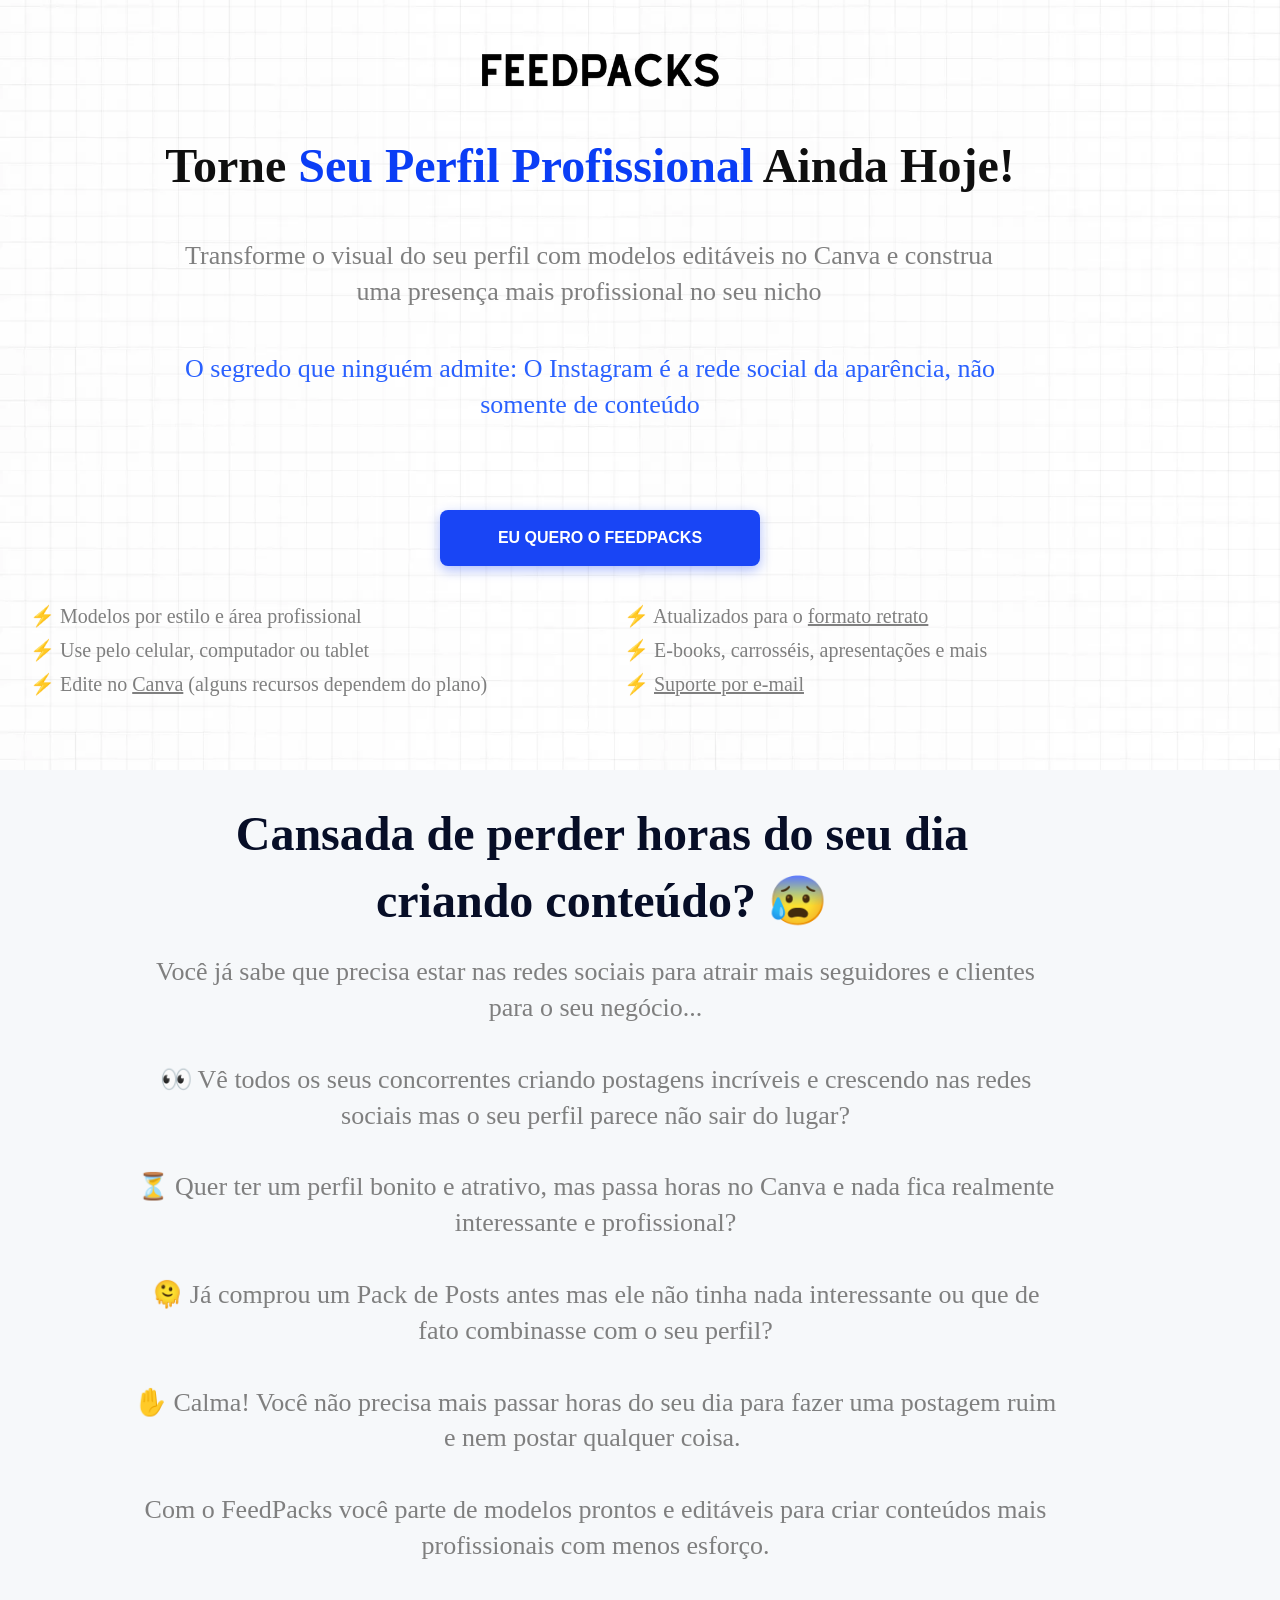
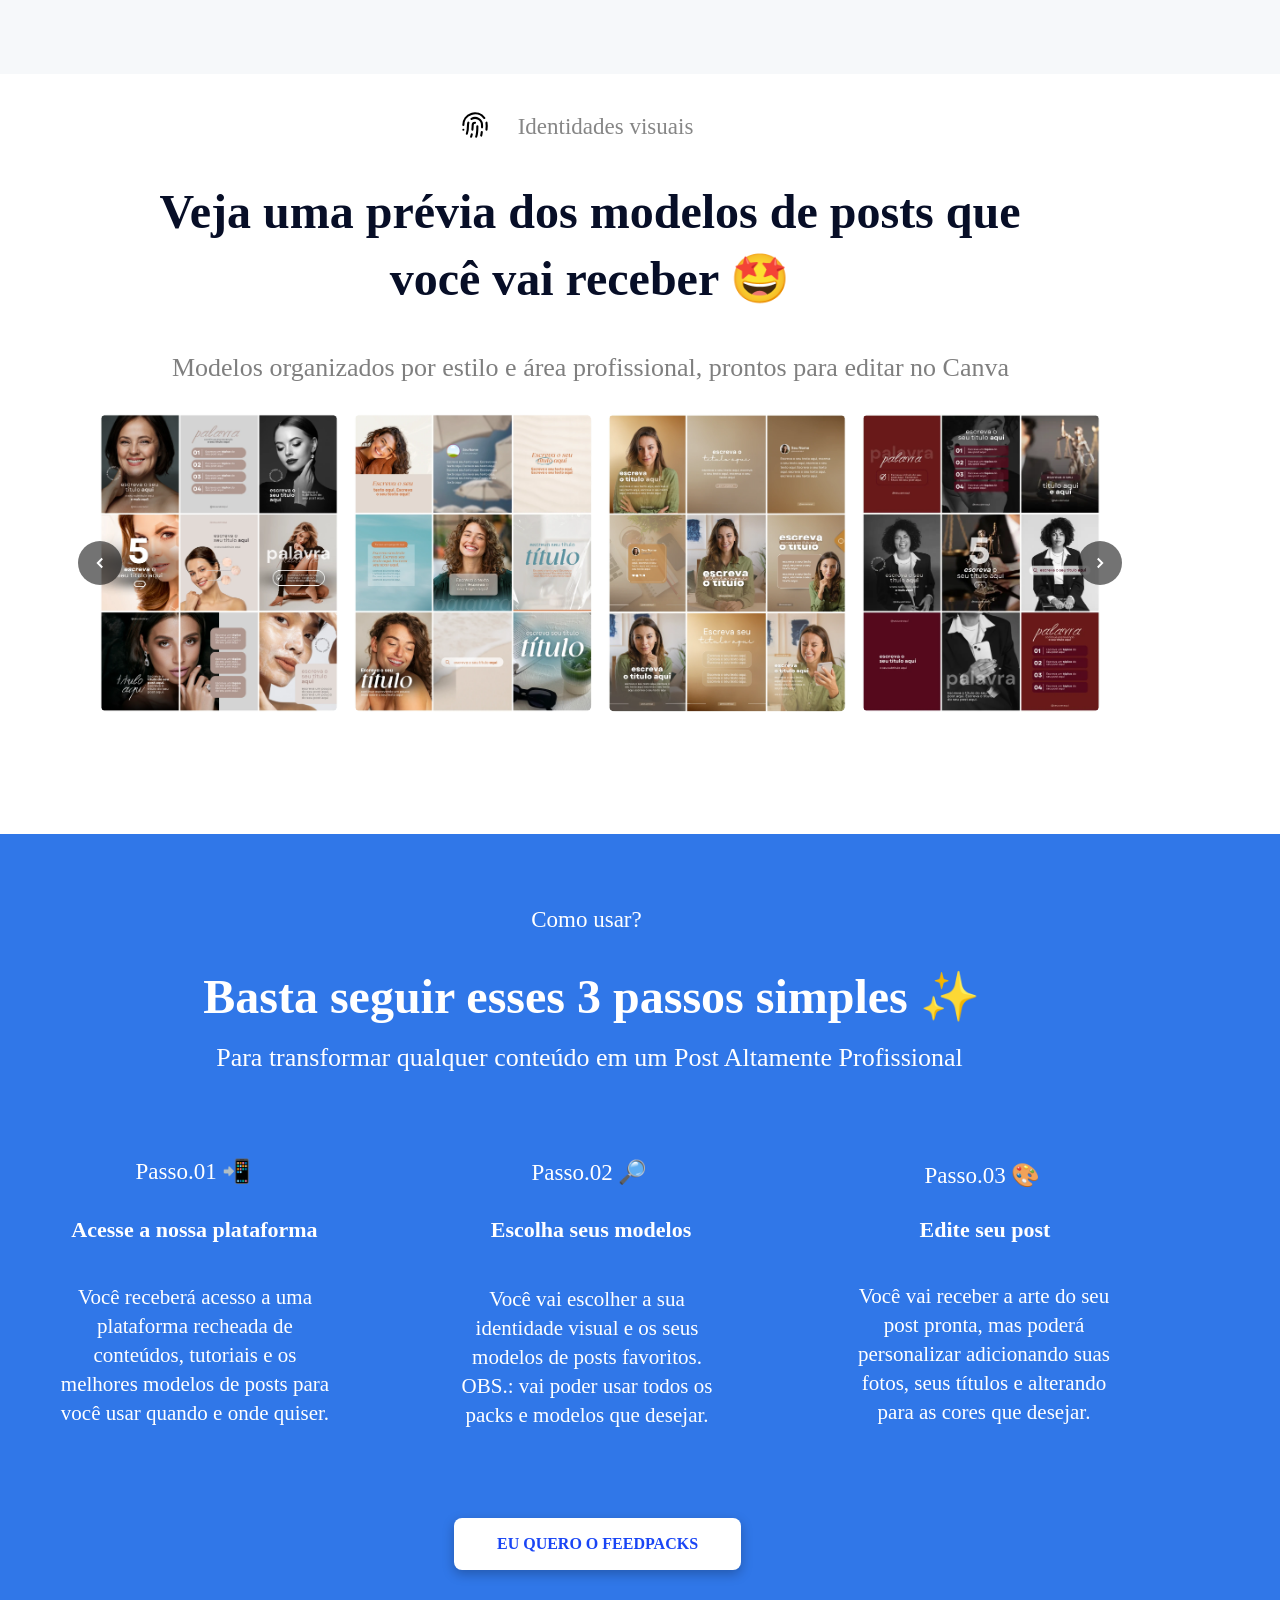
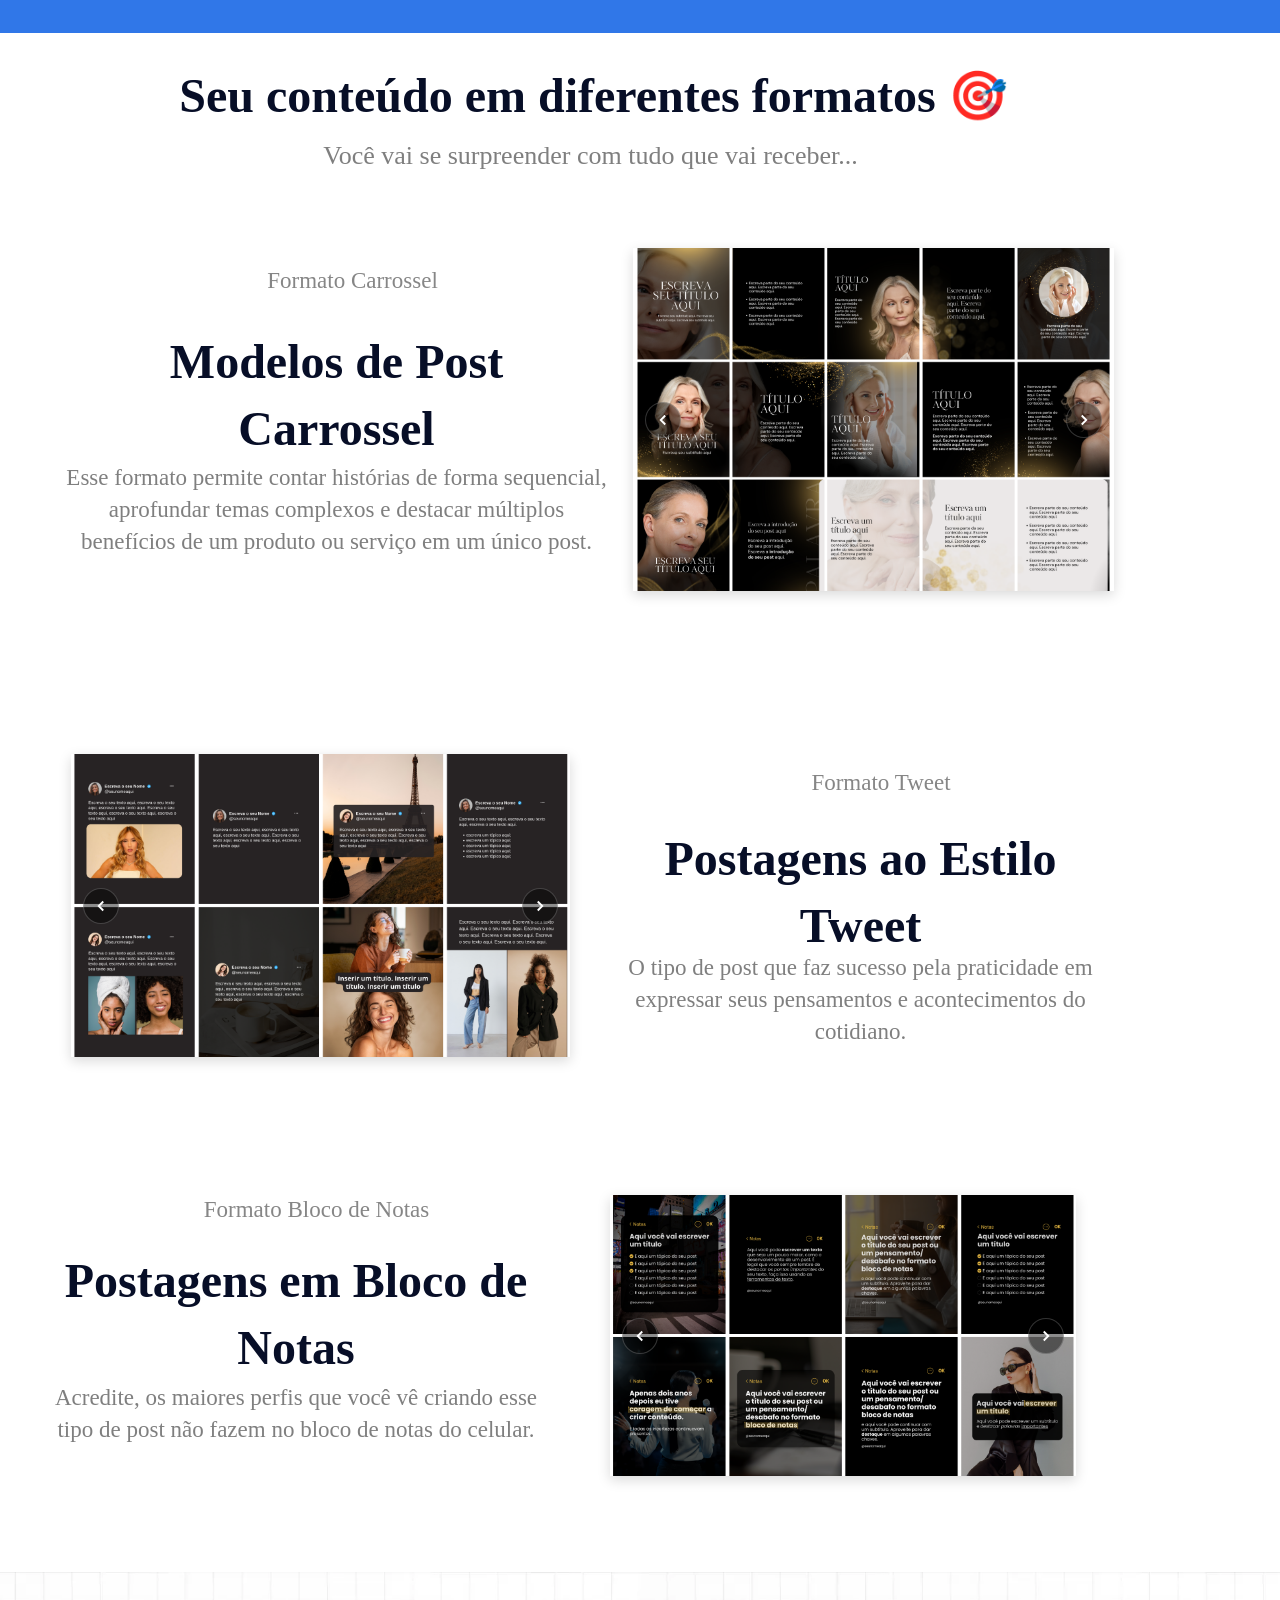
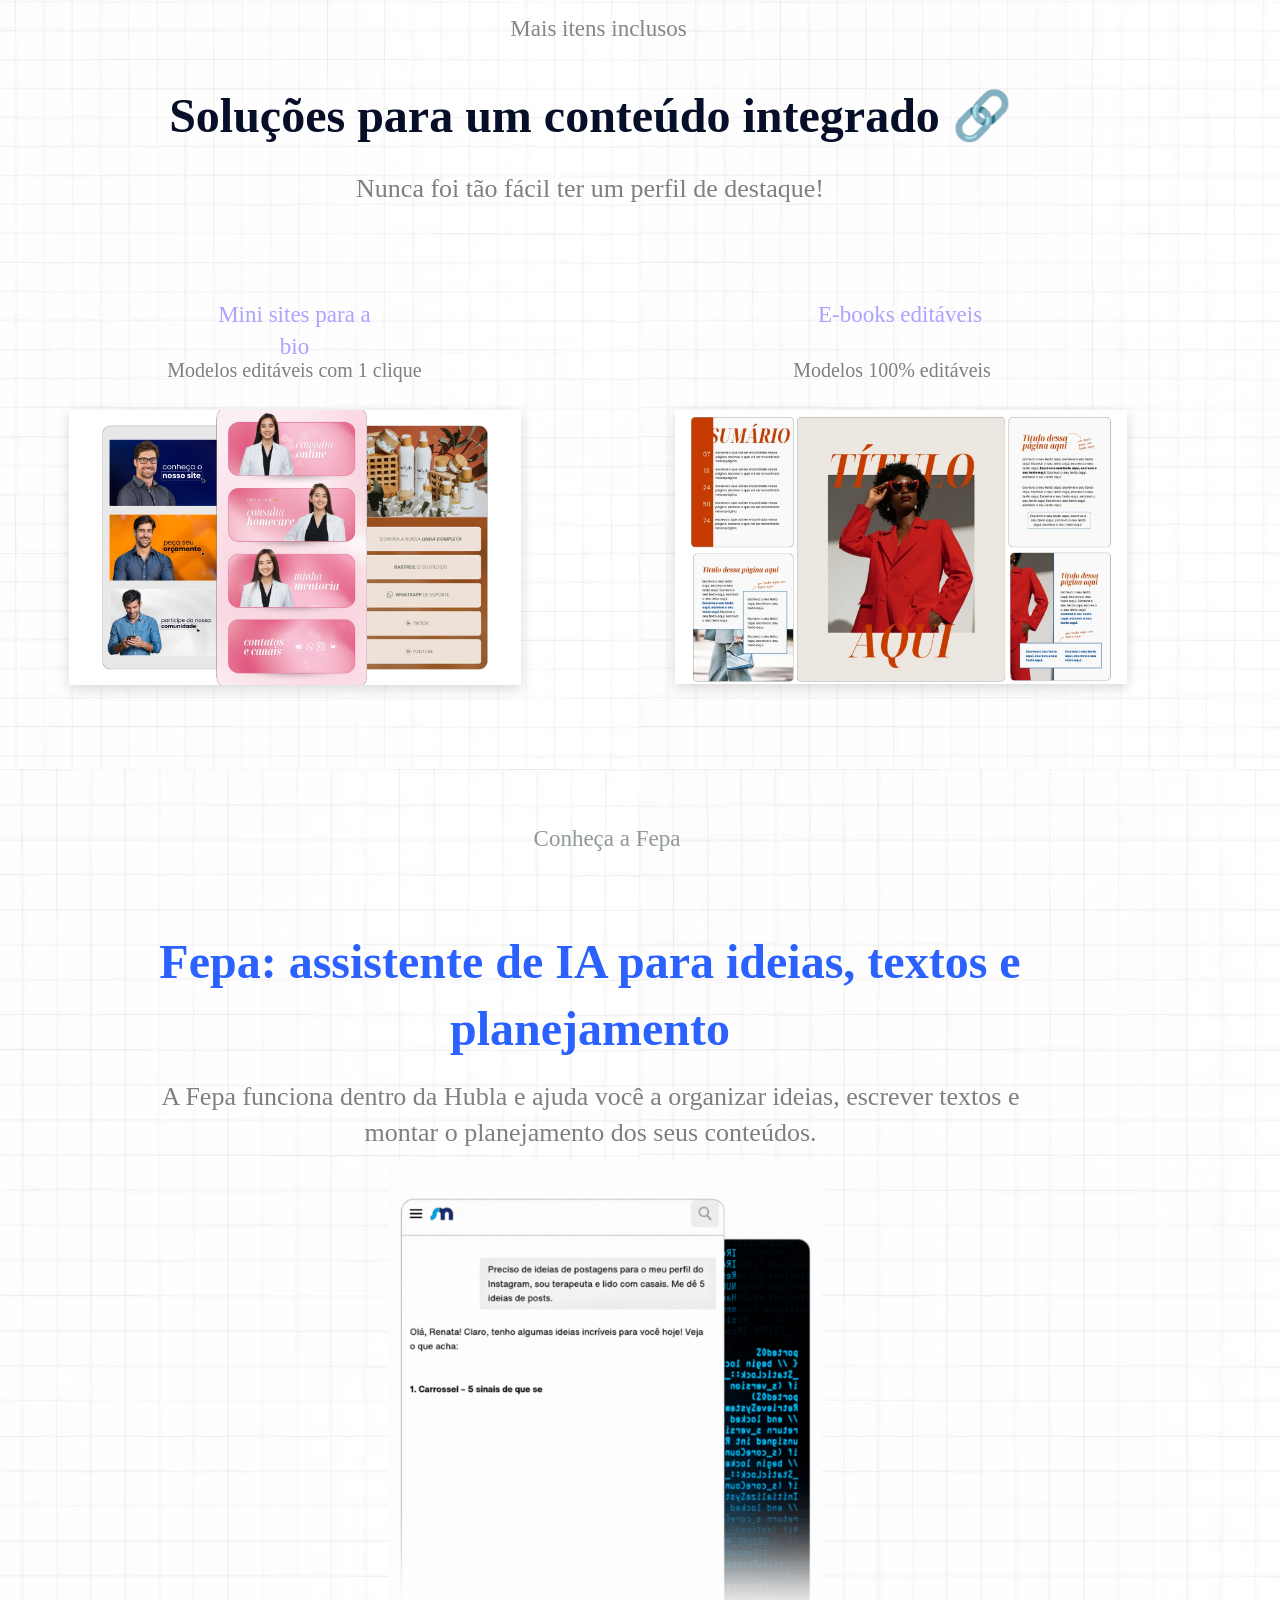
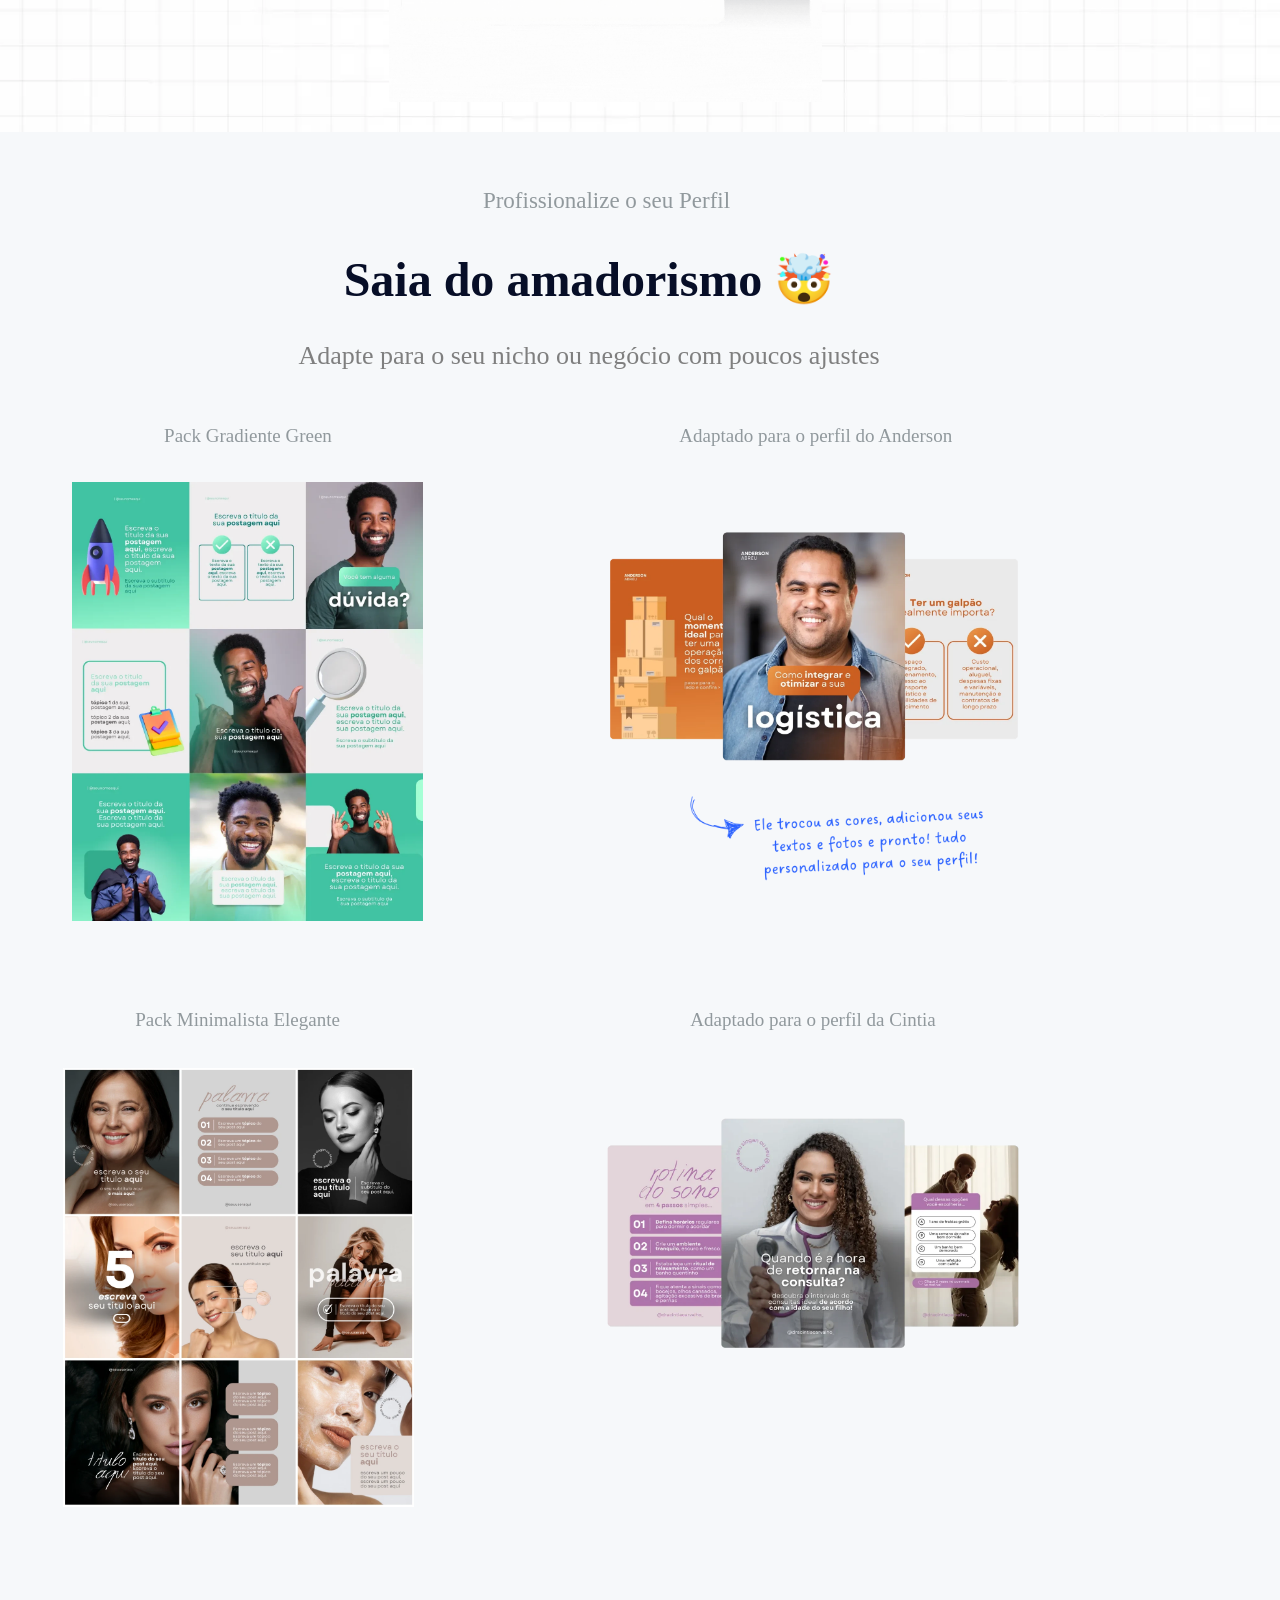
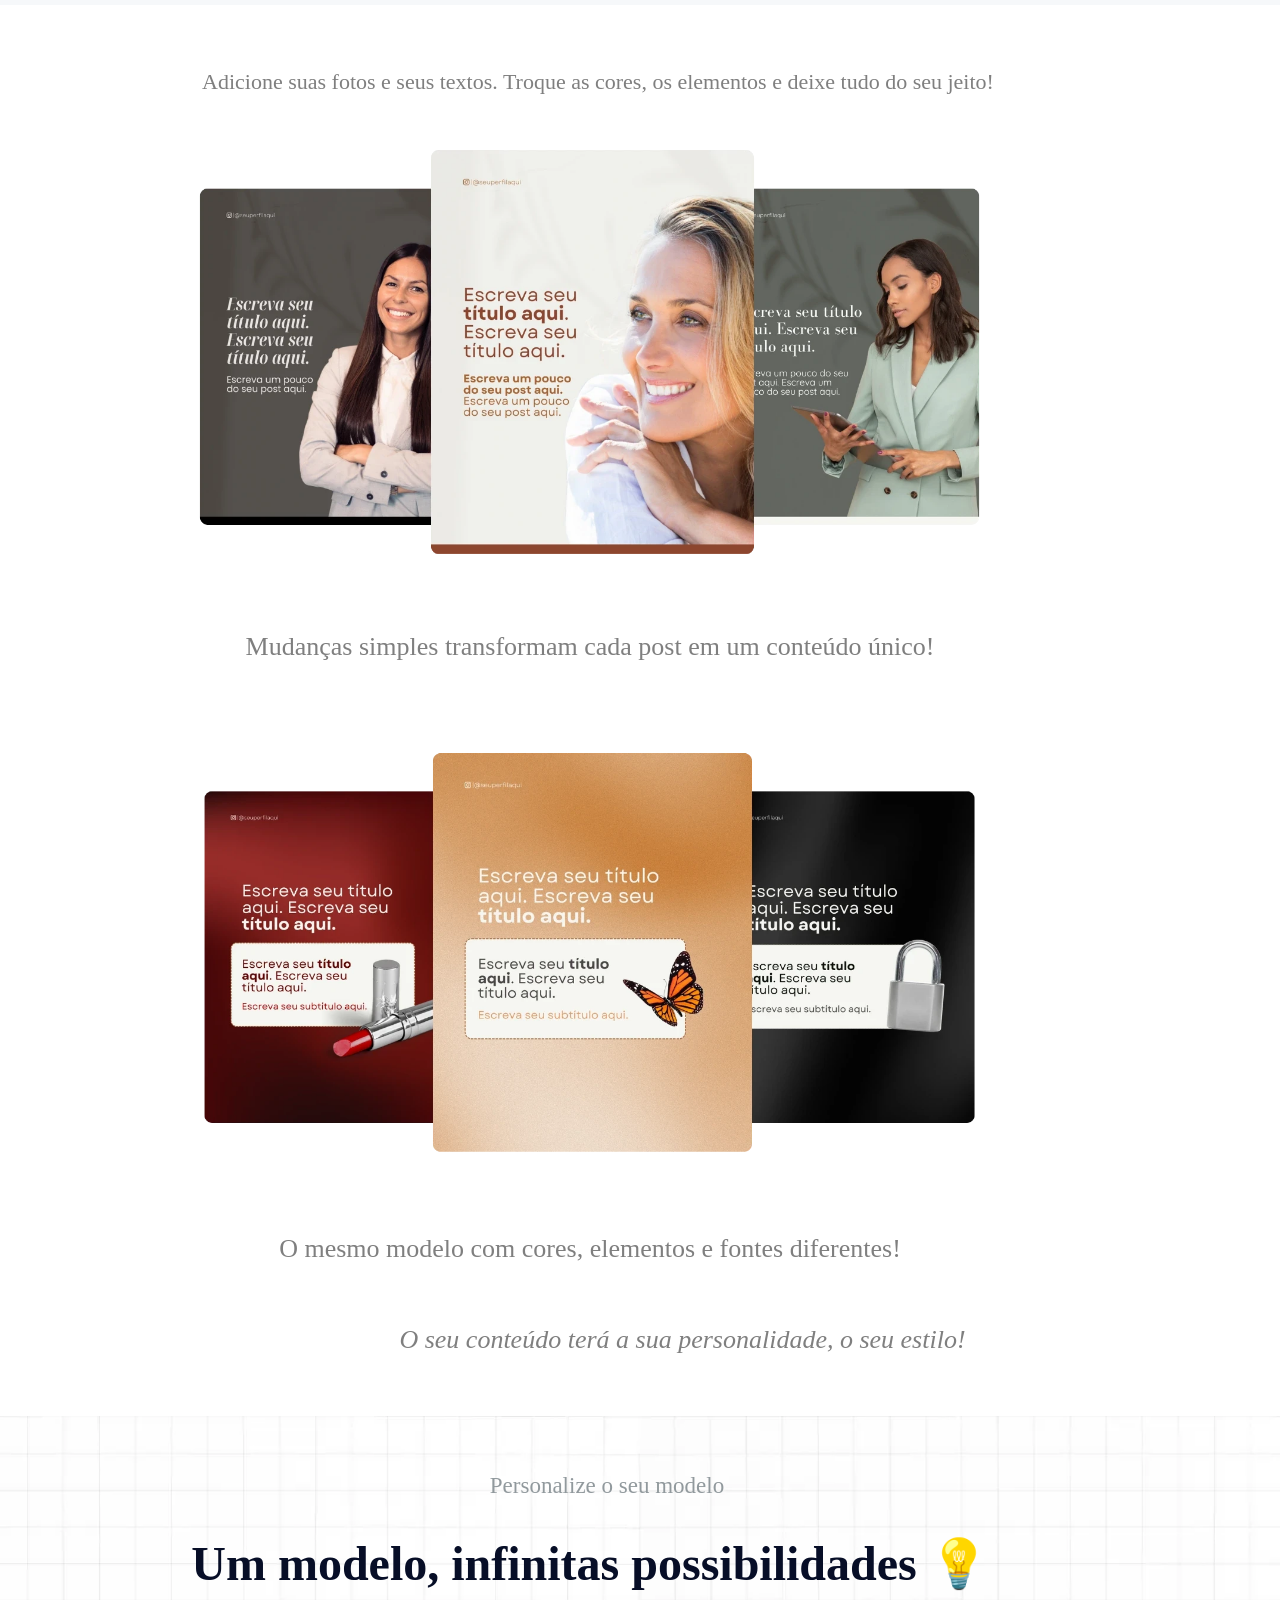
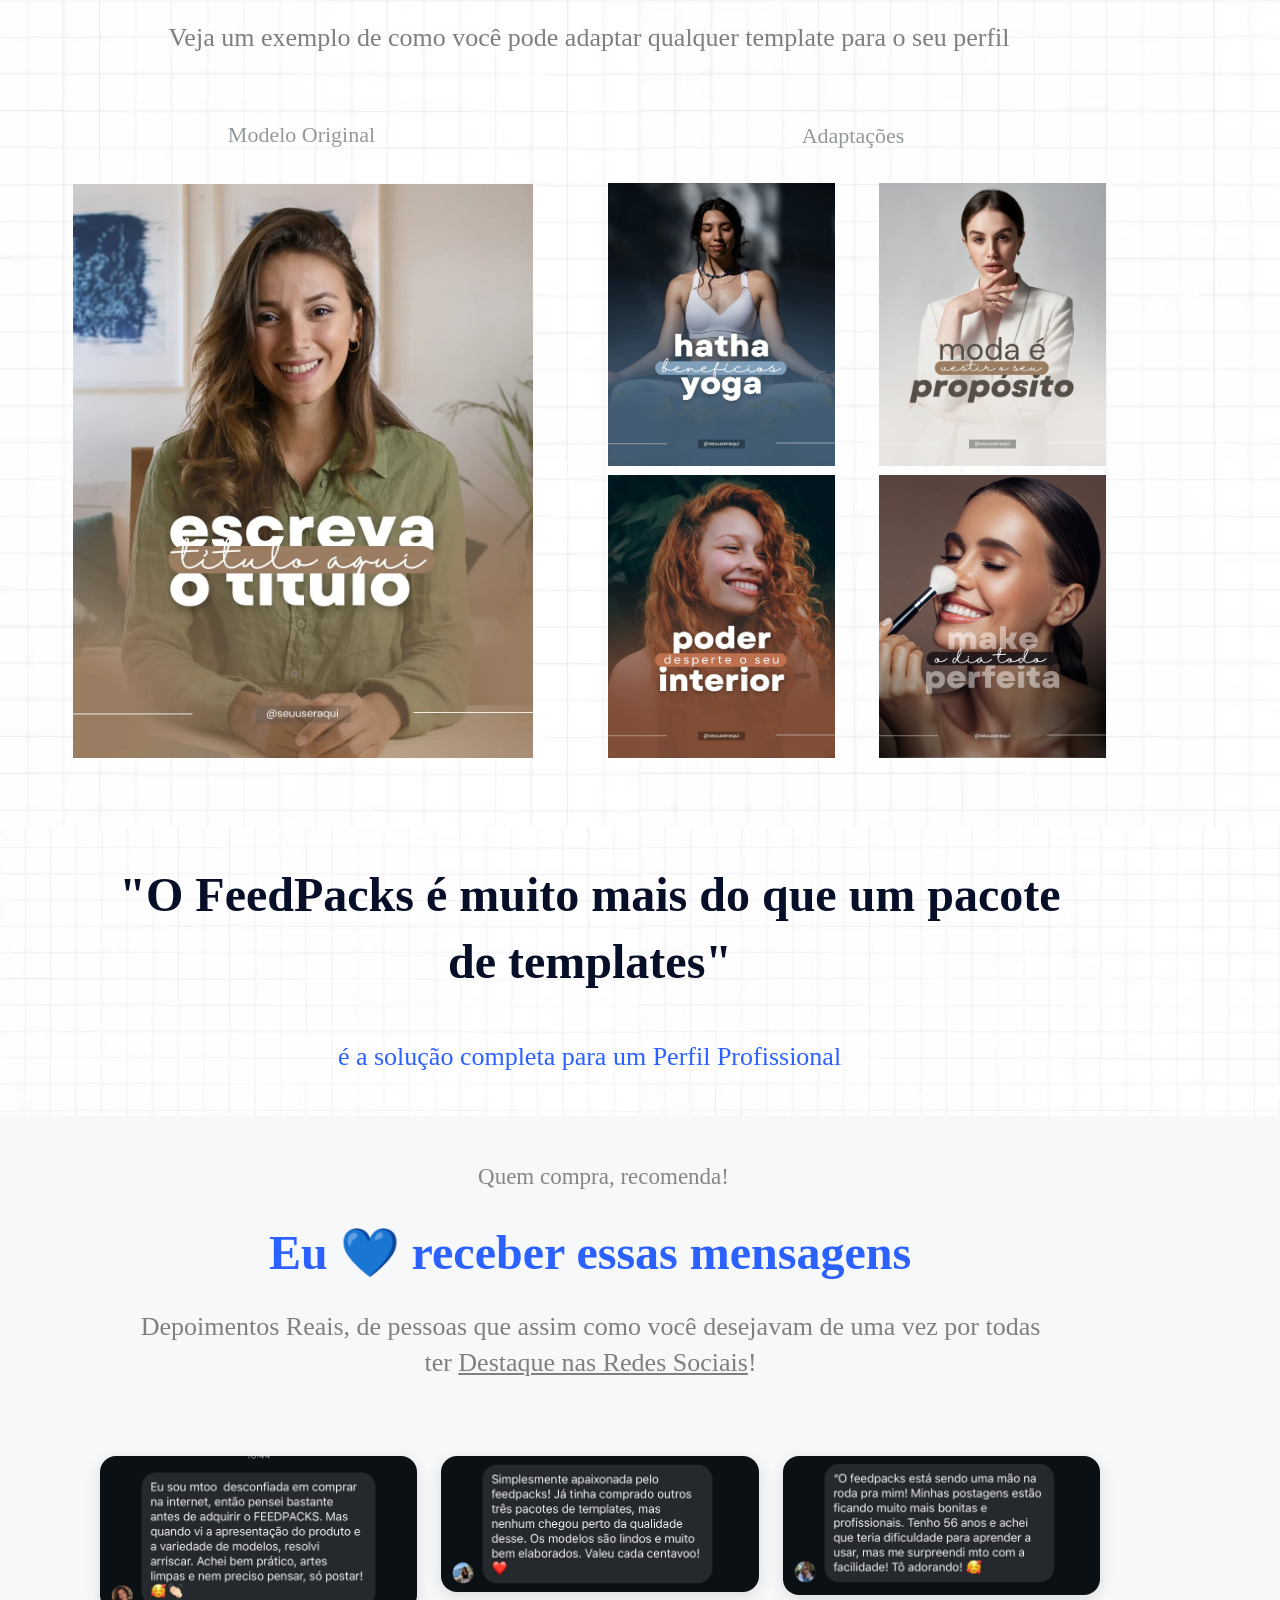
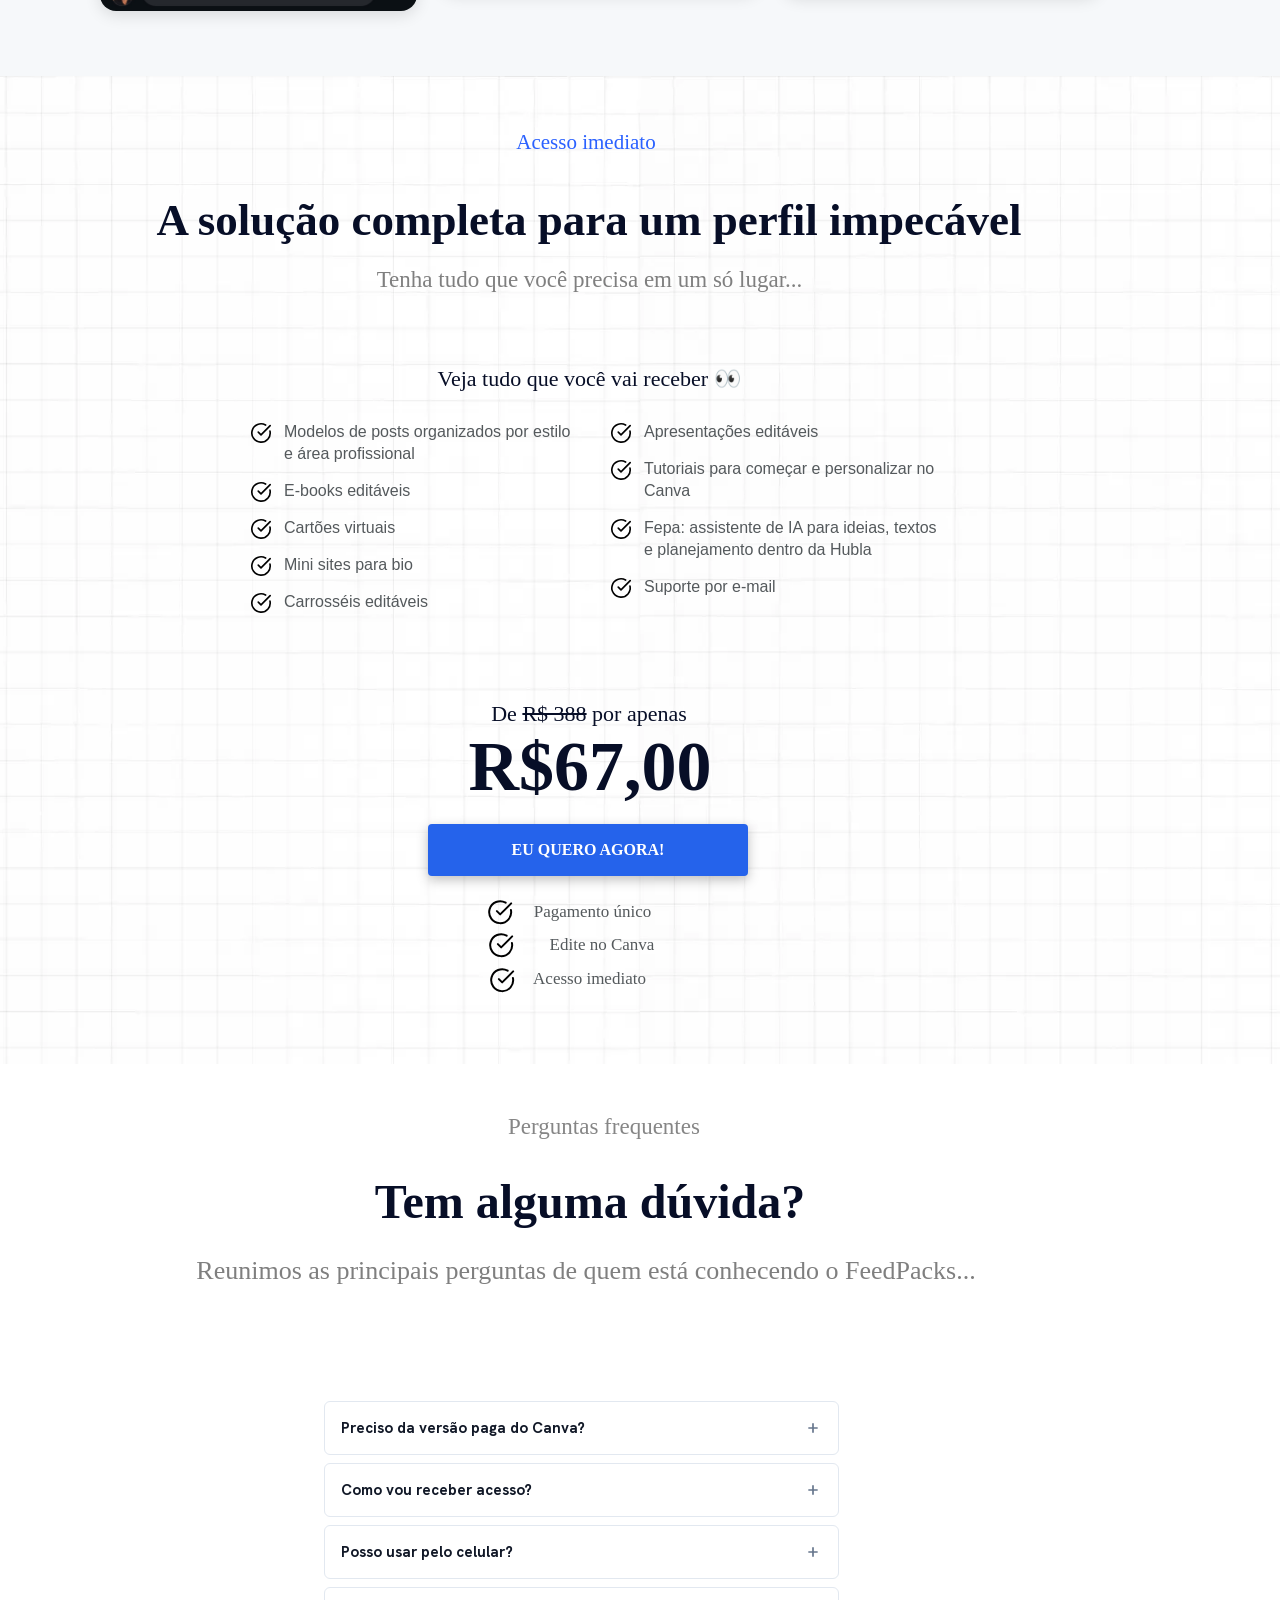
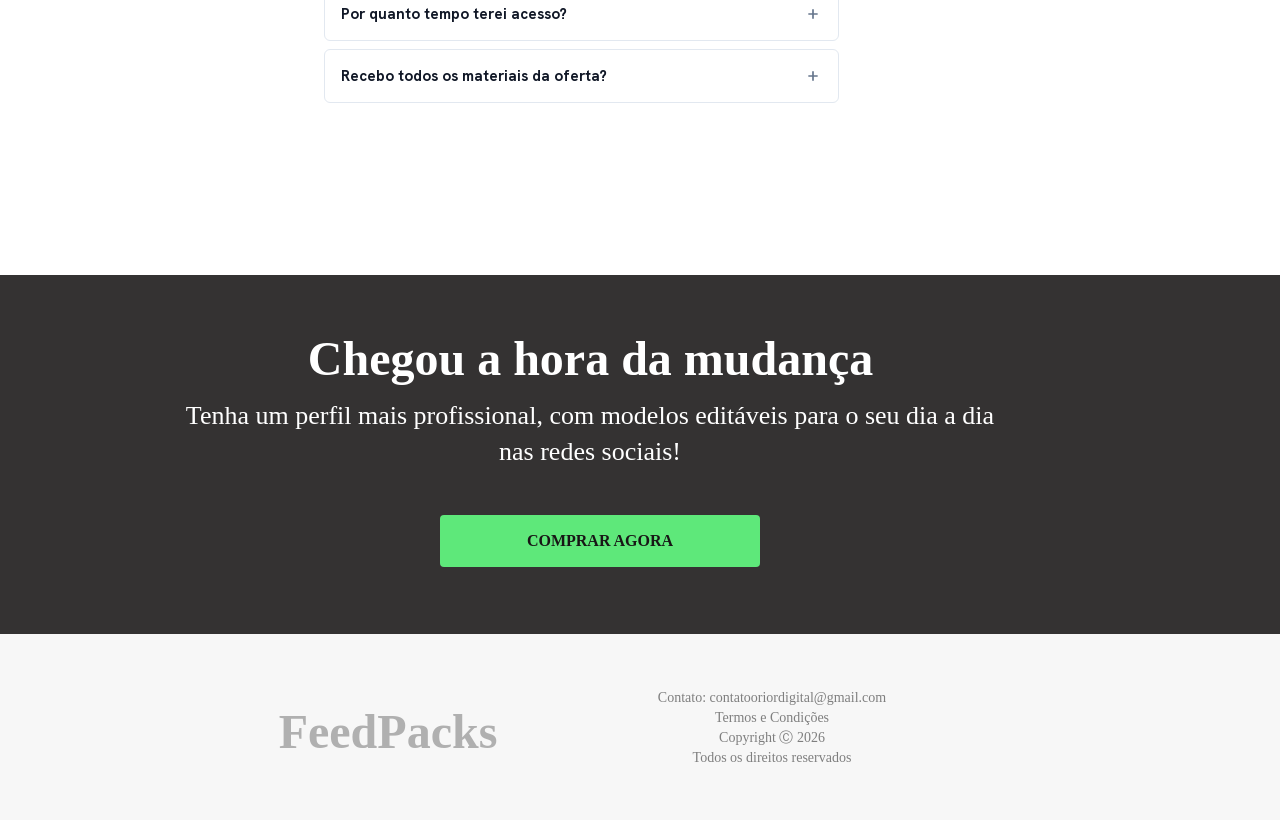
==== commit 5bfef86c: "Adiciona link de compra (Hubla) nos botoes Co-Authored-By: Claude Sonnet 5.5 <noreply@anthropic.com>" ====
--- a/index.html
+++ b/index.html
@@ -23,7 +23,7 @@
 html.lp-m .lp-cta{left:75px!important;top:20px!important;width:240px!important;height:48px!important}
 html.lp-m .lp-dep{left:25px!important;top:290px!important;width:340px!important;grid-template-columns:1fr;gap:16px}
 html.lp-m #preco{top:700px!important}
-</style><style>/*lp-list*/
+</style><style>/*mobile-layout*/[data-m-only]{display:none}html:not(.lp-m) [data-m-only]{display:none!important}html{overflow-x:hidden}body{overflow:visible!important}[id^=section-]{overflow-x:clip!important;overflow-y:visible!important}</style><style>/*lp-list*/
 .lp-list{display:flex;gap:30px;align-items:flex-start;font-family:Montserrat,sans-serif;font-size:16px;font-weight:500;color:#54595c;line-height:1.4;text-align:left}
 .lp-list ul{list-style:none;margin:0;padding:0;flex:1 1 0;min-width:0}
 .lp-list li{display:flex;align-items:flex-start;gap:12px;margin:0 0 14px}
@@ -31,7 +31,7 @@
 html.lp-m .lp-list{left:22px!important;top:285px!important;width:346px!important;flex-direction:column;gap:0;font-size:15px}
 html.lp-m .lp-list ul{flex:none;width:100%}
 html.lp-m .lp-list li{margin-bottom:12px}
-</style><style>/*mobile-layout*/[data-m-only]{display:none}html:not(.lp-m) [data-m-only]{display:none!important}html{overflow-x:hidden}body{overflow:visible!important}[id^=section-]{overflow-x:clip!important;overflow-y:visible!important}</style></head><body class="__variable_ebbd44 __variable_b7d10d font-body antialiased"><div hidden=""><!--$--><!--/$--></div><div lang="pt-BR" style="min-height:100vh;background:#FFFFFF;overflow-x:hidden;font-family:var(--font-sans), sans-serif;--lp-font-title:var(--font-sans), sans-serif;--lp-font-body:var(--font-sans), sans-serif"><style>
+</style></head><body class="__variable_ebbd44 __variable_b7d10d font-body antialiased"><div hidden=""><!--$--><!--/$--></div><div lang="pt-BR" style="min-height:100vh;background:#FFFFFF;overflow-x:hidden;font-family:var(--font-sans), sans-serif;--lp-font-title:var(--font-sans), sans-serif;--lp-font-body:var(--font-sans), sans-serif"><style>
       @keyframes lp-anim-fade-center { from{opacity:0} to{opacity:1} }
       @keyframes lp-anim-fade-up { from{opacity:0;transform:translateY(30px)} to{opacity:1;transform:translateY(0)} }
       @keyframes lp-anim-fade-down { from{opacity:0;transform:translateY(-30px)} to{opacity:1;transform:translateY(0)} }
@@ -133,4 +133,7 @@
   el.style.height=el.style.minHeight=(h*sc)+'px';el._base=h*sc;el._sc=sc});
  if(!m&&window.__faqFit)window.__faqFit()}
 window.__relayout=apply;addEventListener('resize',apply);apply()})();
+</script><script>/*lp-buy*/
+(function(){var U='https://pay.hub.la/Iy7YNAeDPbxXFhsYKxWf';['3ac78a4b','4bd70d50','b43dfc52'].forEach(function(id){var b=document.querySelector('[data-comp-id^="'+id+'"] [role=button]');if(!b)return;b.style.cursor='pointer';
+ function go(){location.href=U}b.addEventListener('click',go);b.addEventListener('keydown',function(e){if(e.key==='Enter'||e.key===' '){e.preventDefault();go()}})})})();
 </script></body></html>
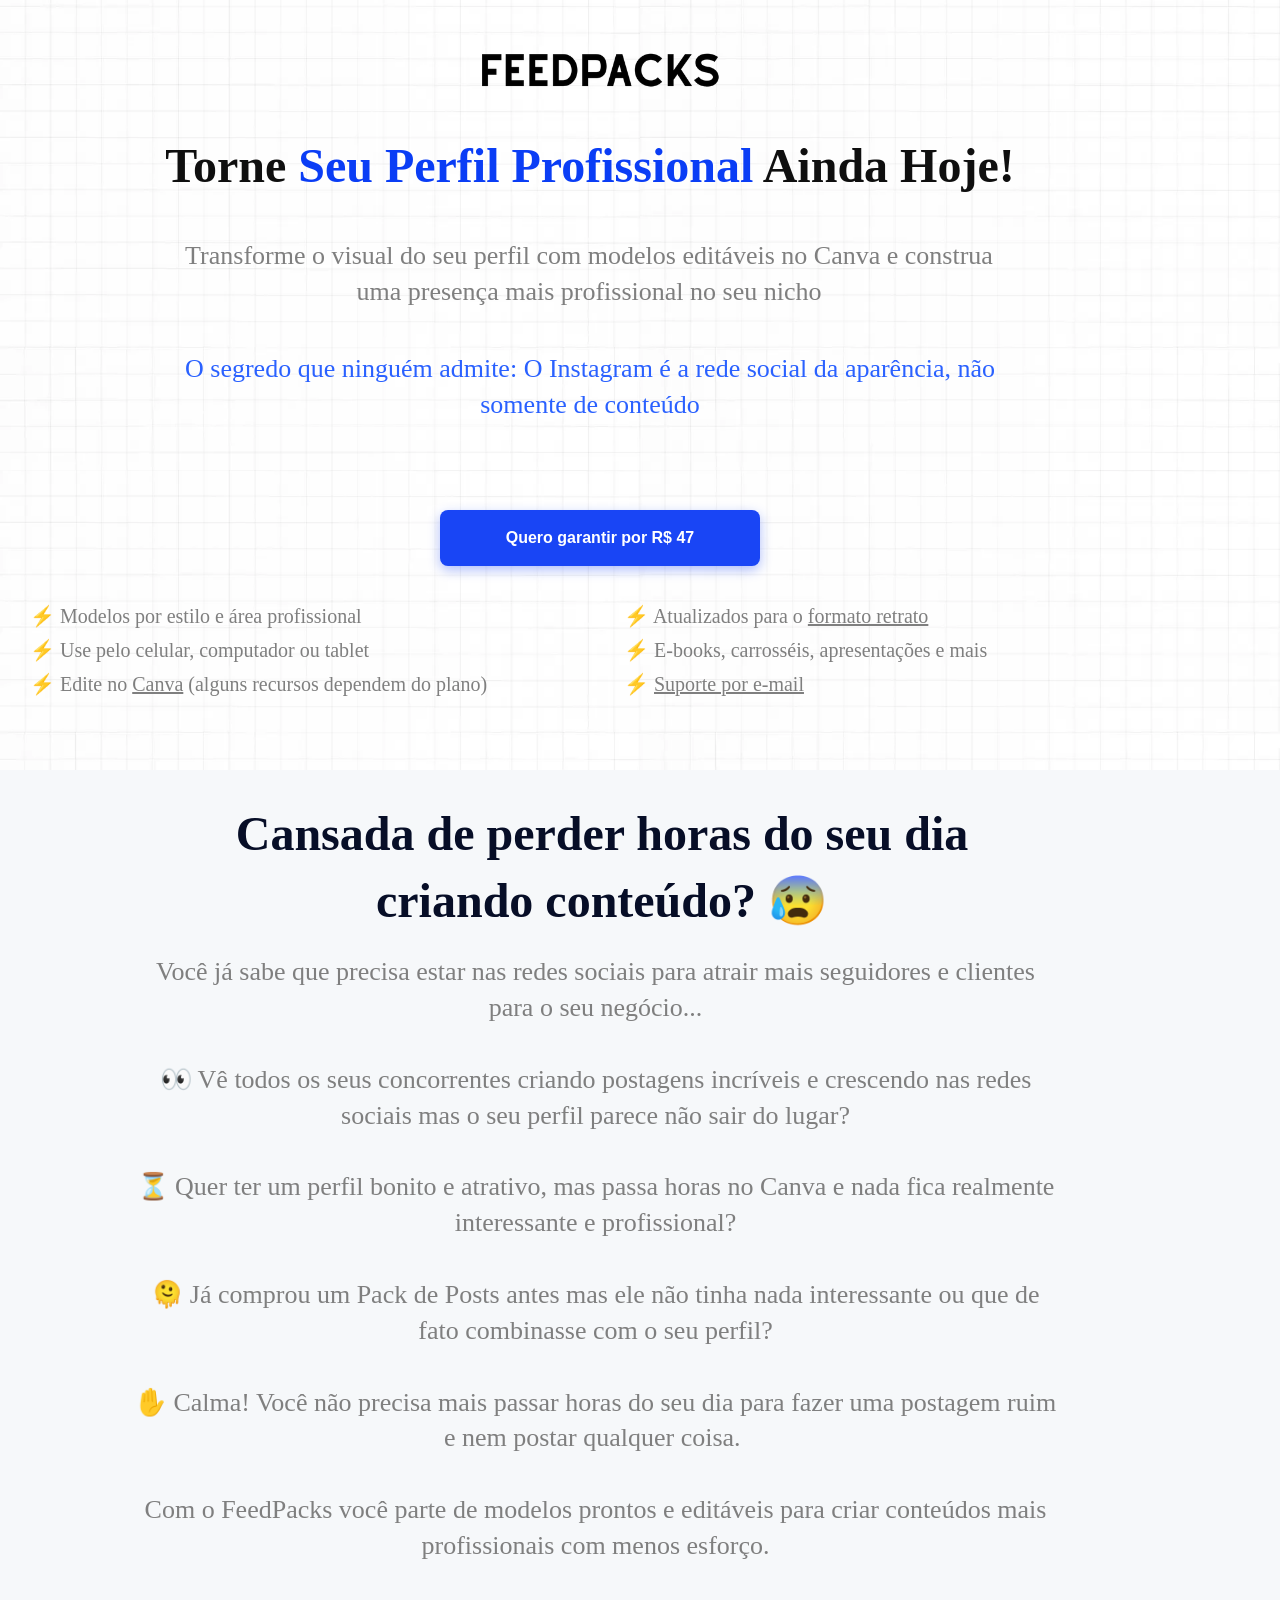
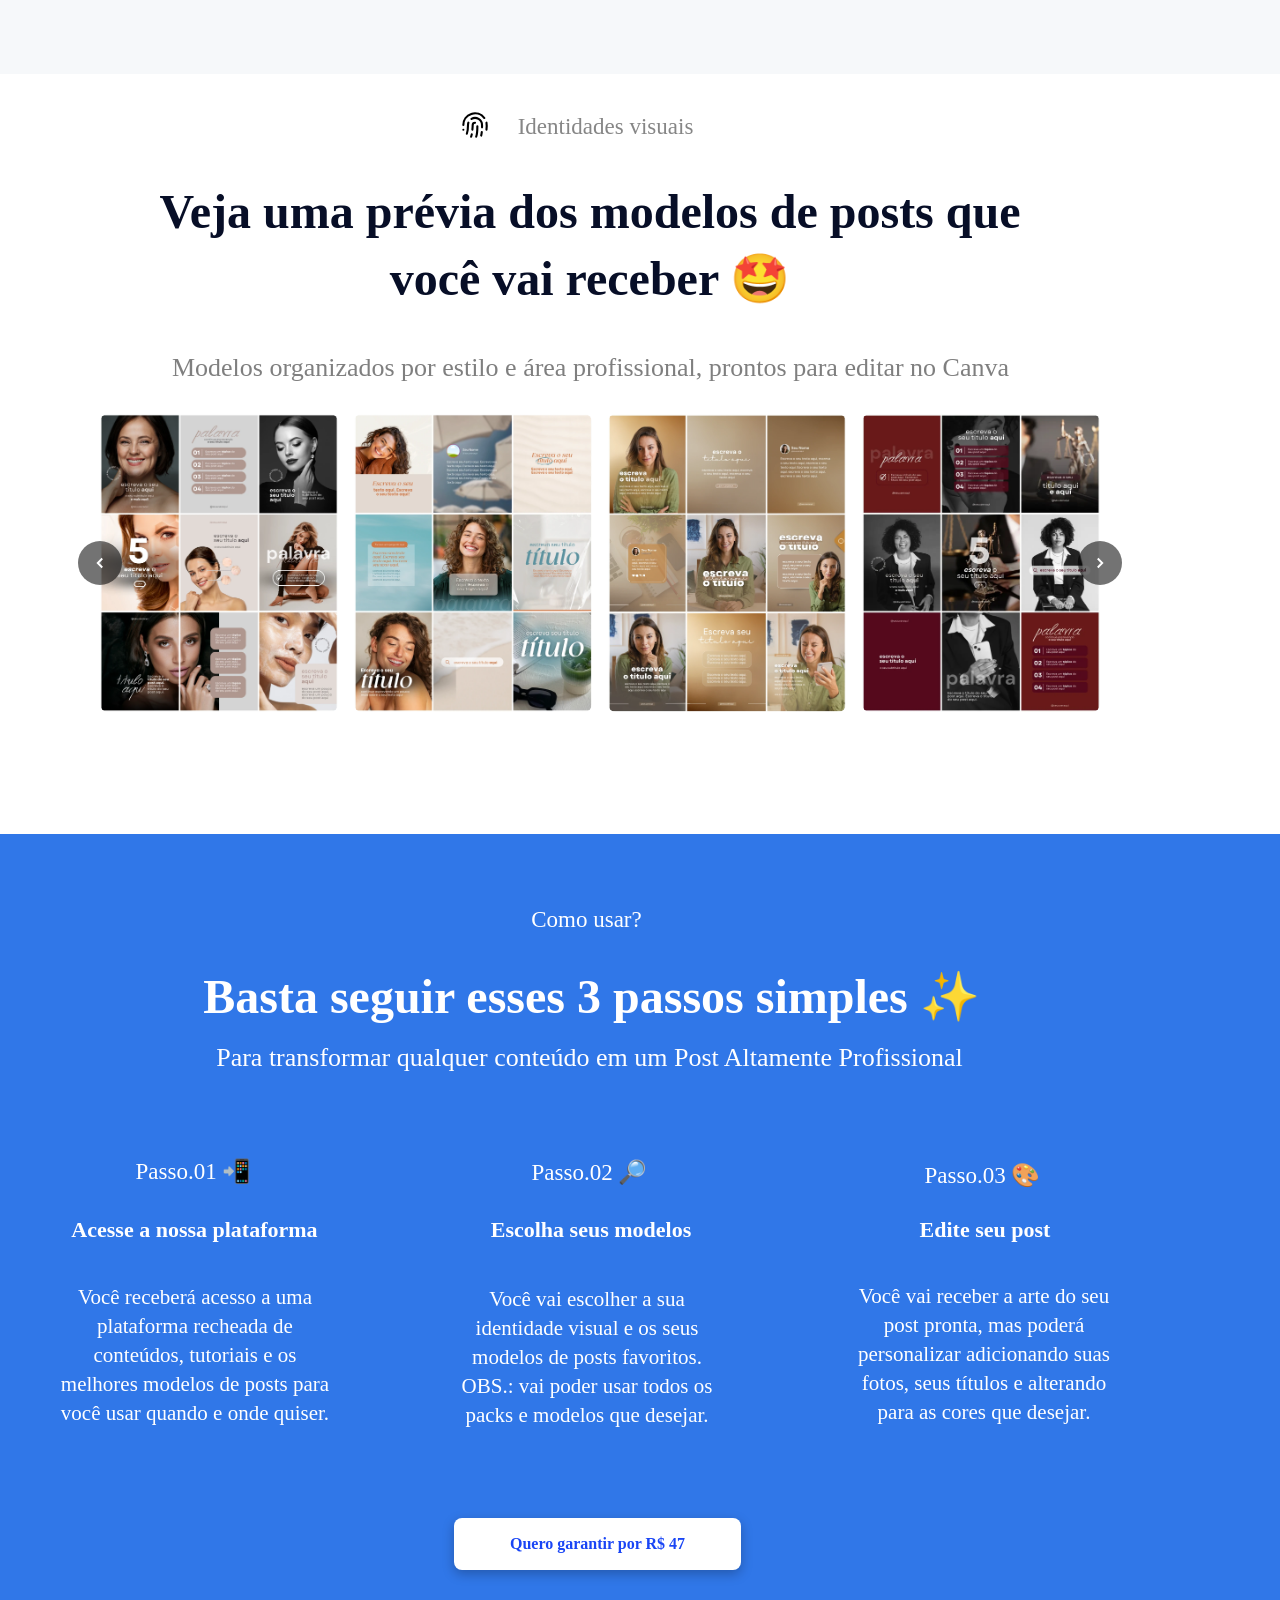
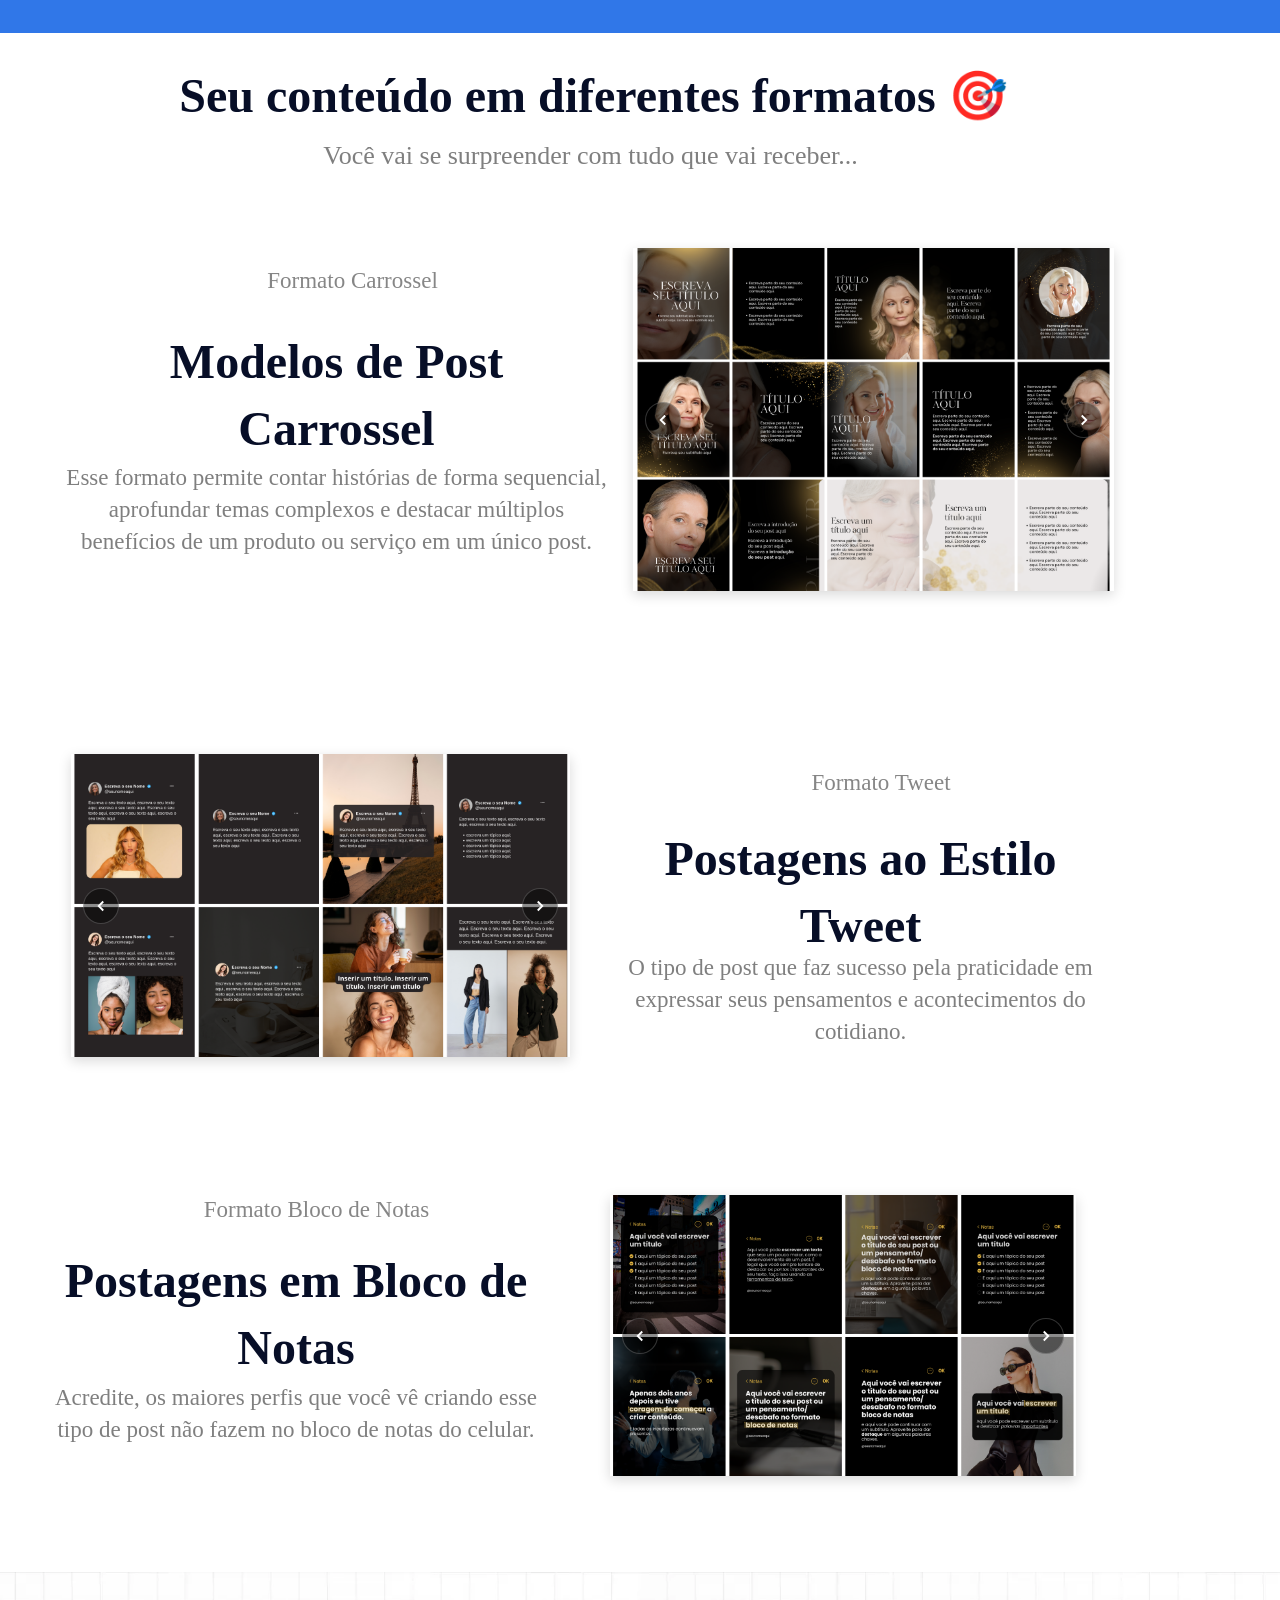
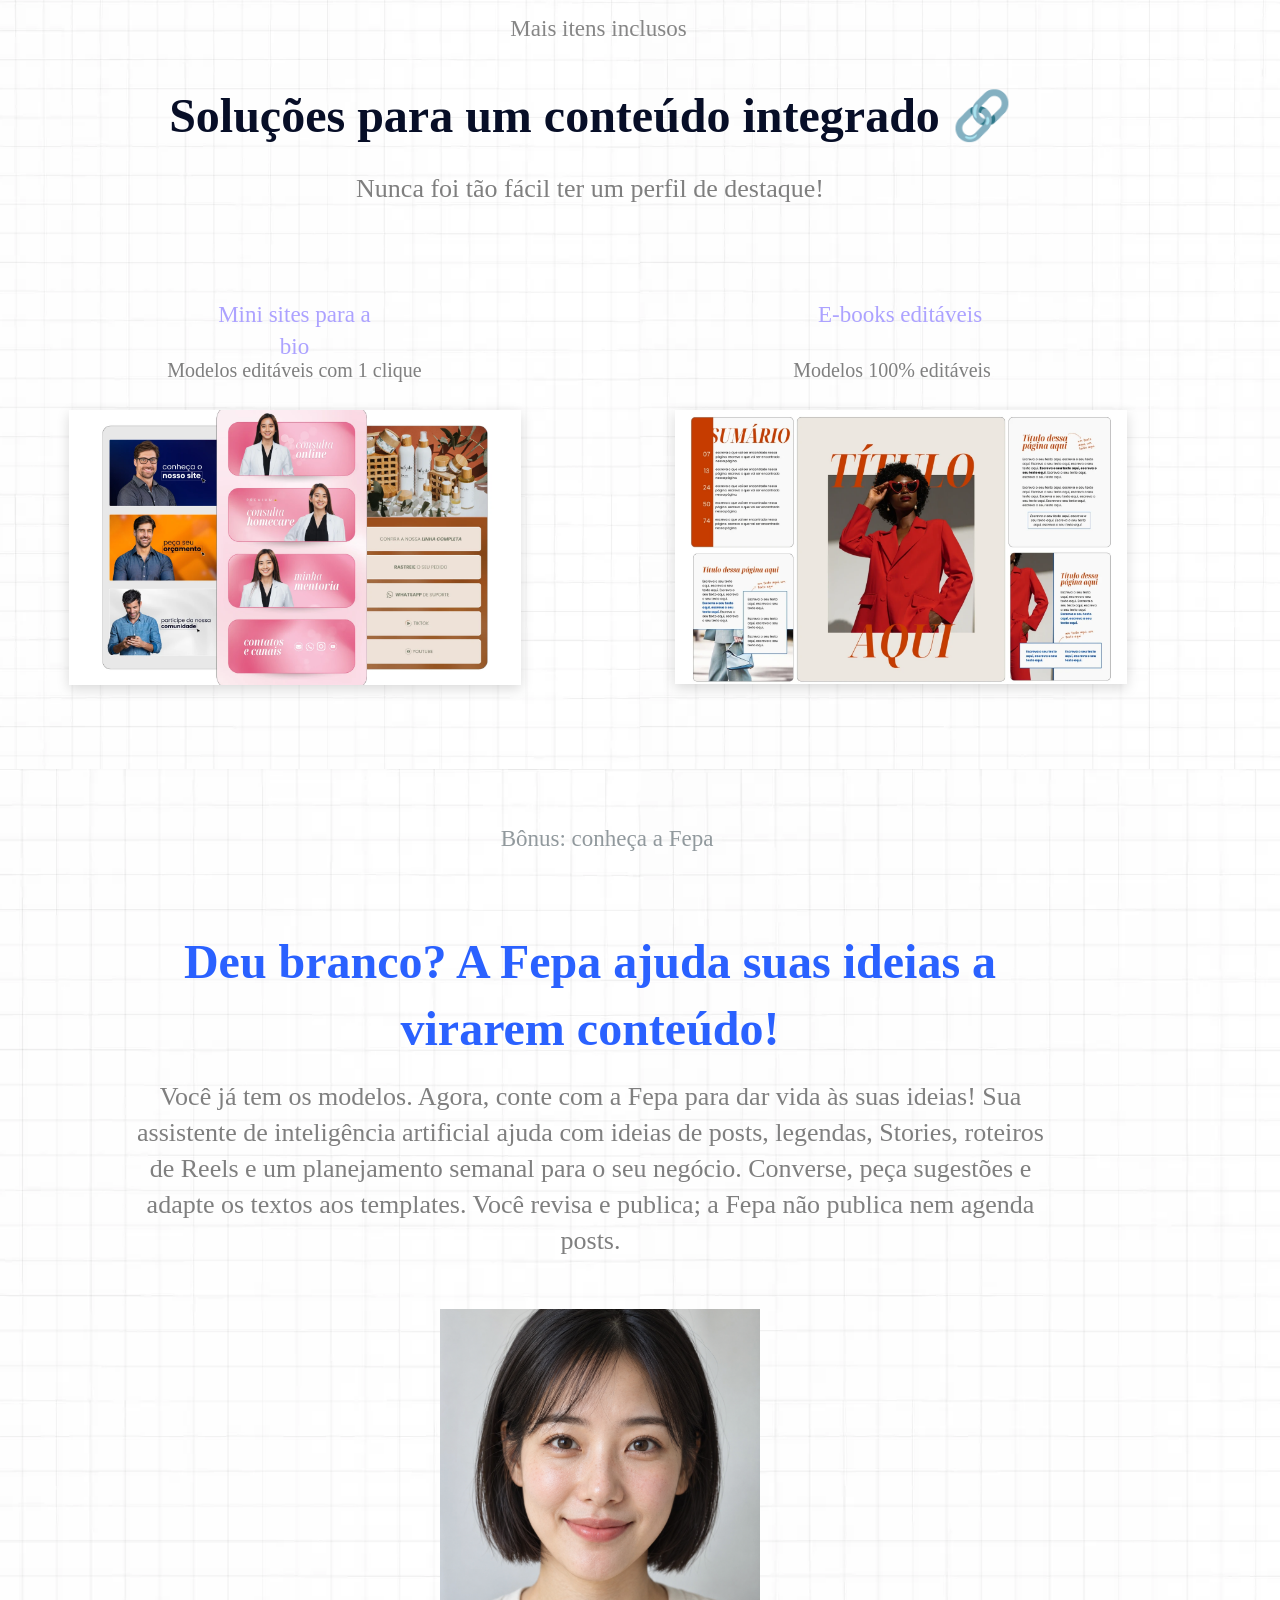
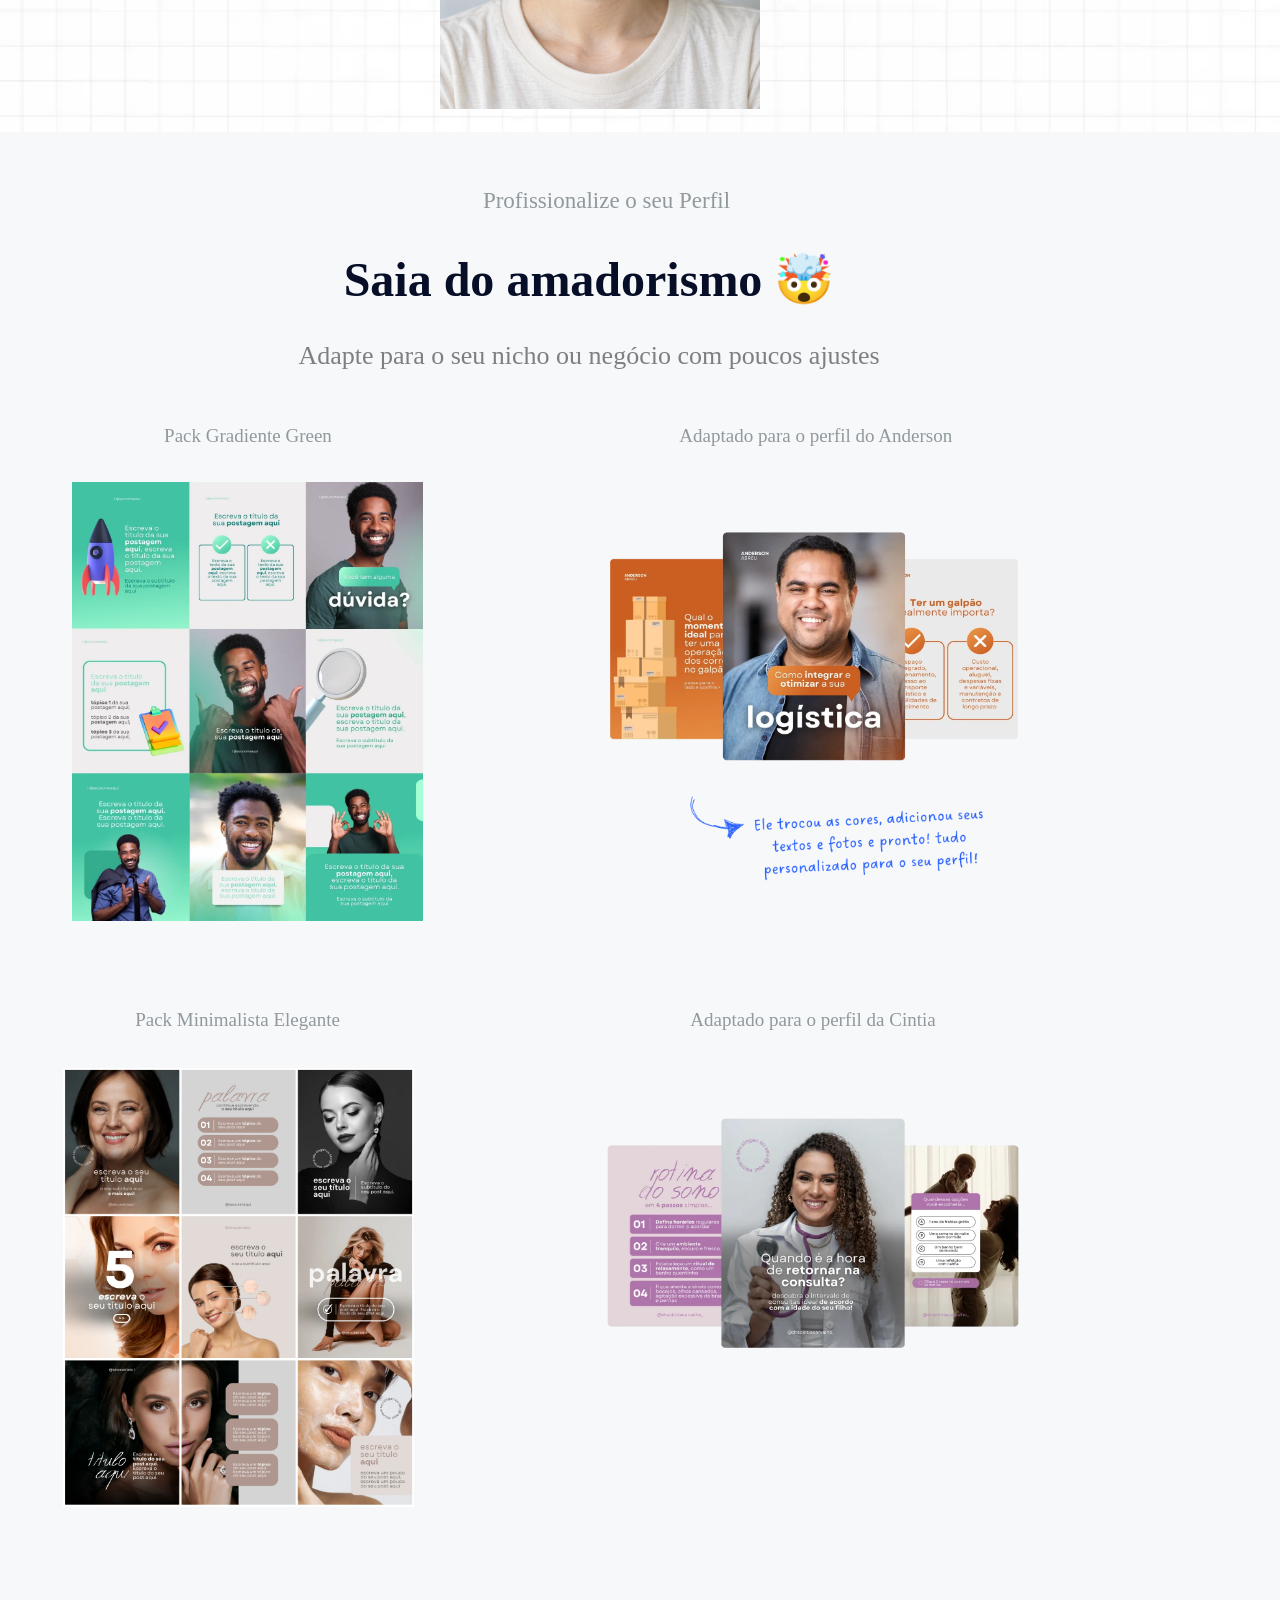
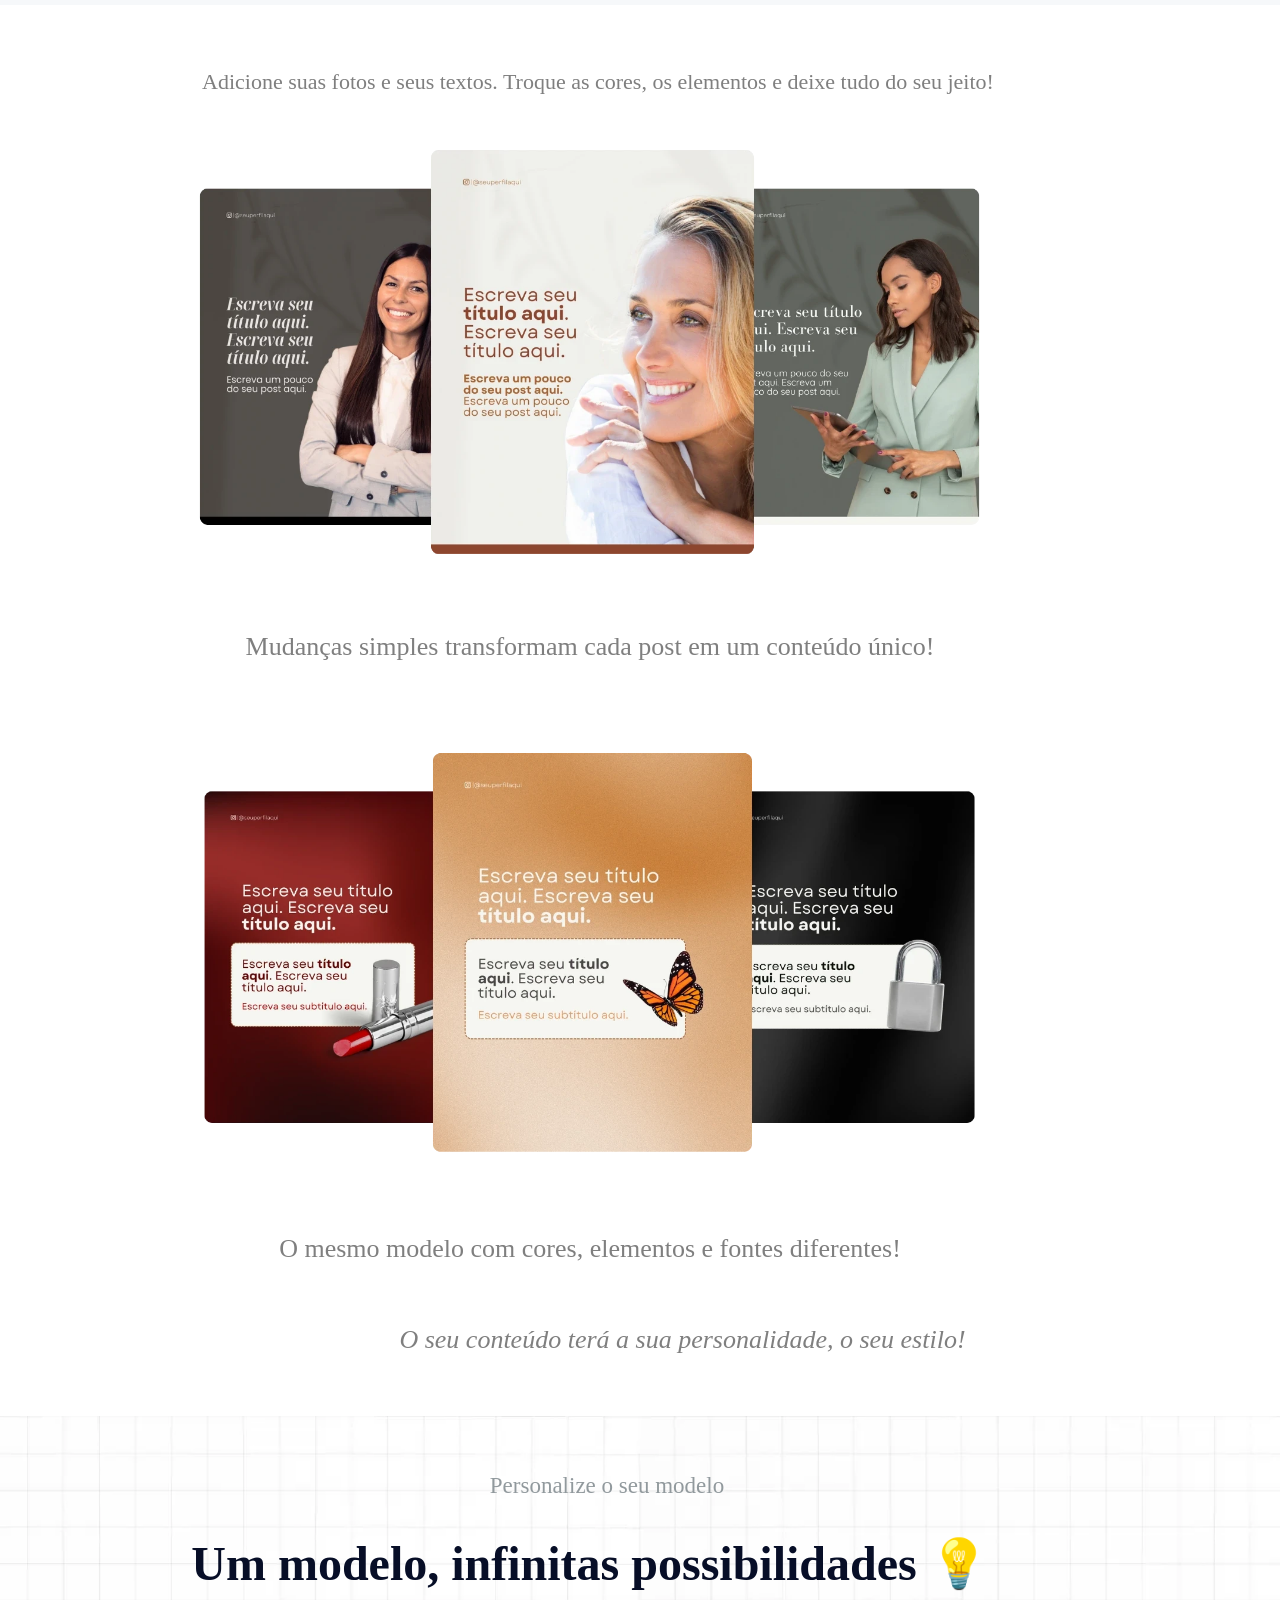
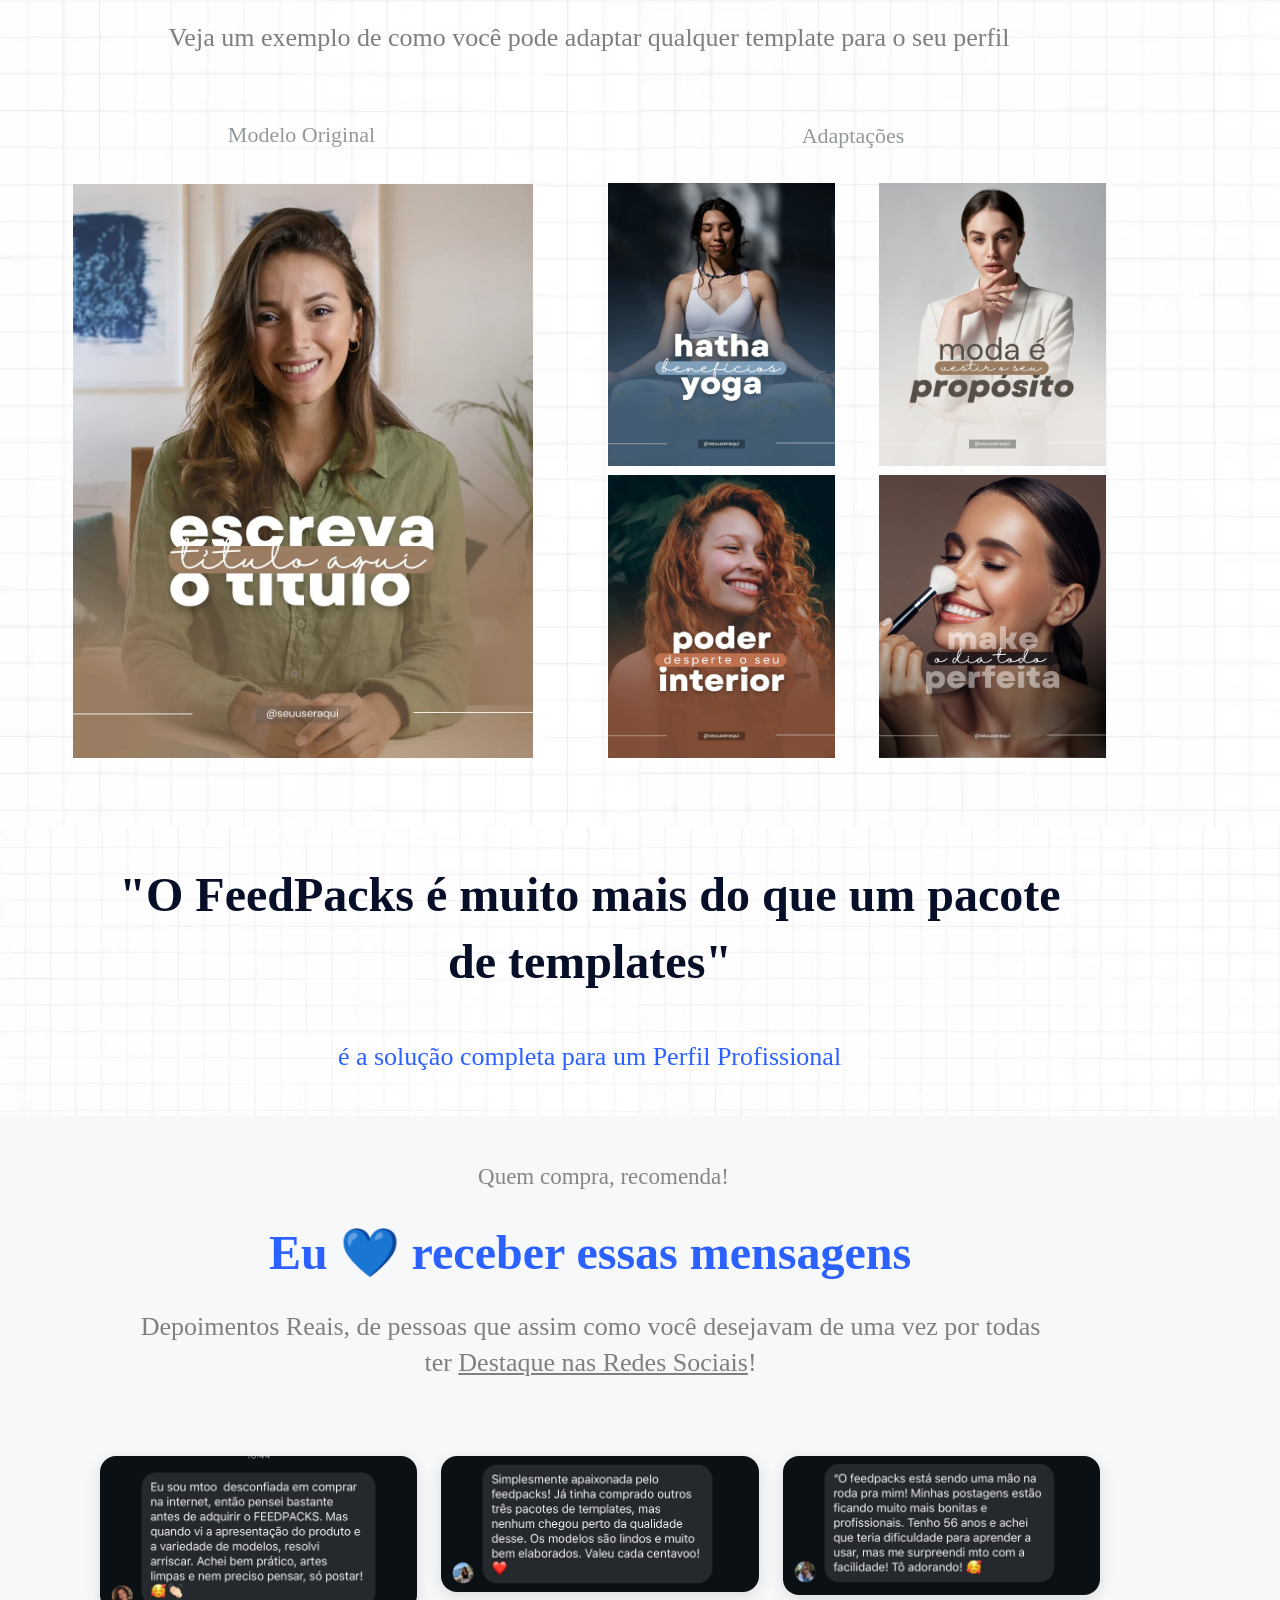
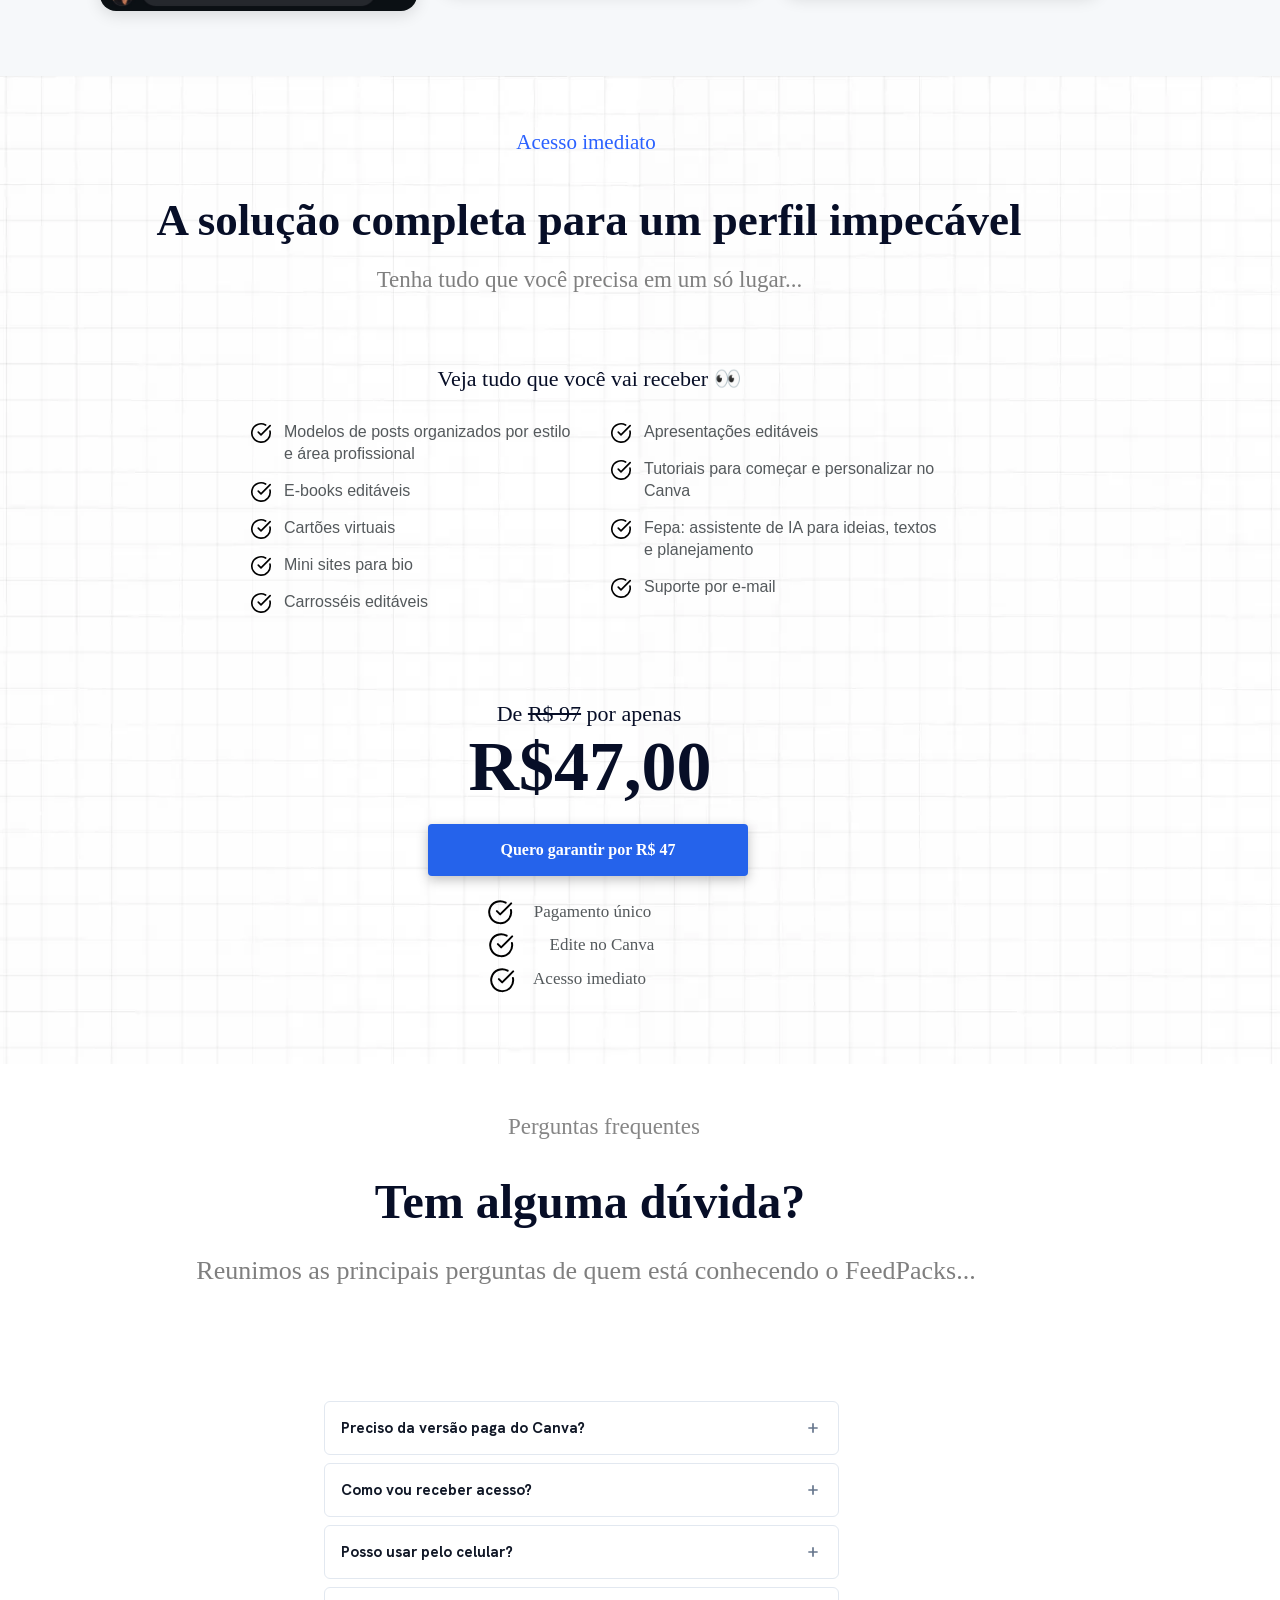
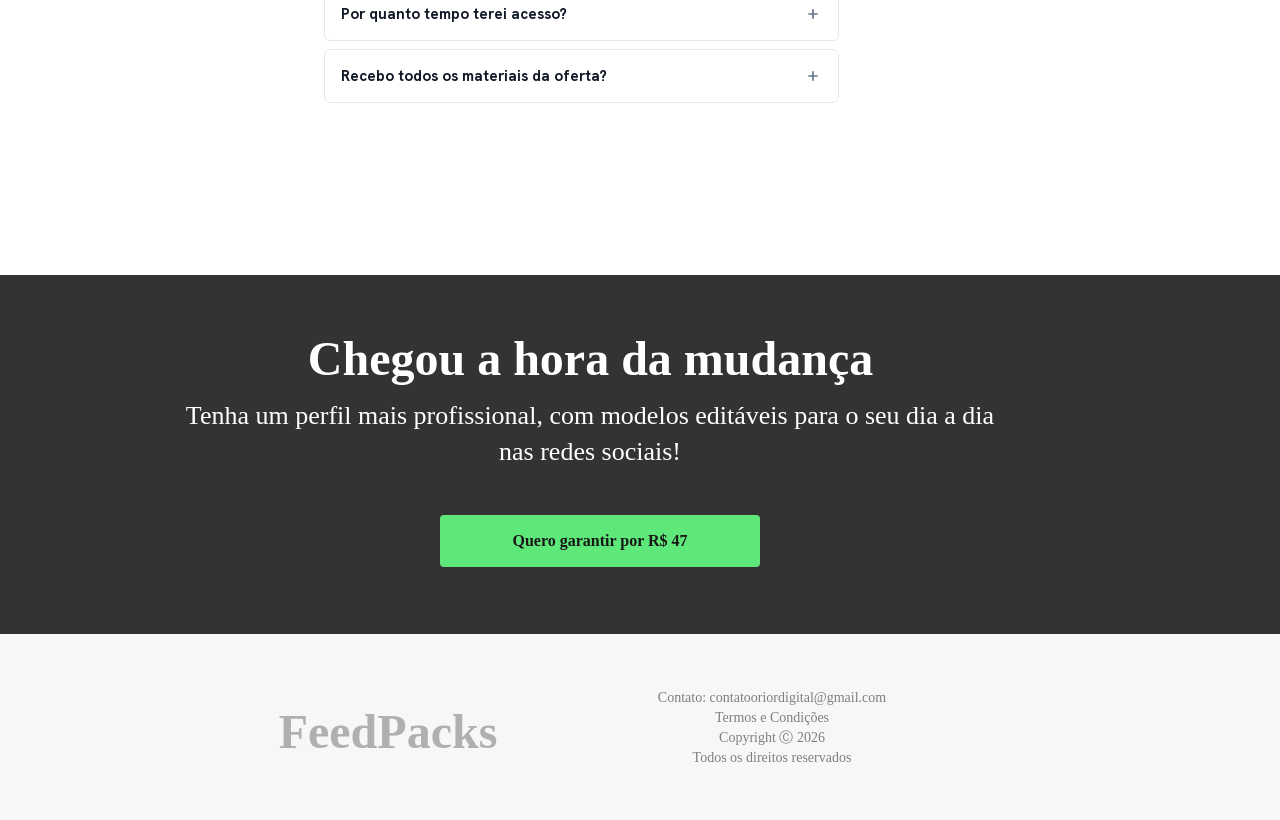
==== commit 063e40ed: "Atualiza pagina (oferta R$47, Fepa), pixel Meta com PageView via API de Conversoes e UTMs no checkou" ====
--- a/index.html
+++ b/index.html
@@ -1,4 +1,4 @@
-<!DOCTYPE html><html lang="pt-BR"><head><meta charSet="utf-8"/><meta name="viewport" content="width=device-width, initial-scale=1"/><link rel="preload" as="image" href="assets/feedpacks-logo.png"/><link rel="preload" as="image" href="assets/edyphemspqljhibvbrnt/storage/v1/object/public/hubzek-media-library/f5cd2f5e-c86b-4883-a4e1-63c032397491/imported-1792857576053-fm1esg6tjwd.png"/><link rel="preload" as="image" href="assets/edyphemspqljhibvbrnt/storage/v1/object/public/hubzek-media-library/f5cd2f5e-c86b-4883-a4e1-63c032397491/imported-1792857593159-8lz497kk05f.webp"/><link rel="preload" as="image" href="assets/edyphemspqljhibvbrnt/storage/v1/object/public/hubzek-media-library/f5cd2f5e-c86b-4883-a4e1-63c032397491/imported-1792857590621-s1in8umgv1a.webp"/><link rel="preload" as="image" href="assets/edyphemspqljhibvbrnt/storage/v1/object/public/hubzek-media-library/f5cd2f5e-c86b-4883-a4e1-63c032397491/imported-1792857594372-h2m17st3m7e.webp"/><link rel="preload" as="image" href="assets/edyphemspqljhibvbrnt/storage/v1/object/public/hubzek-media-library/f5cd2f5e-c86b-4883-a4e1-63c032397491/imported-1792857578053-amzeessassm.webp"/><link rel="preload" as="image" href="assets/edyphemspqljhibvbrnt/storage/v1/object/public/hubzek-media-library/f5cd2f5e-c86b-4883-a4e1-63c032397491/imported-1792857580570-m7pcg8yn57.webp"/><link rel="preload" as="image" href="assets/edyphemspqljhibvbrnt/storage/v1/object/public/hubzek-media-library/f5cd2f5e-c86b-4883-a4e1-63c032397491/imported-1792857596373-ofp0qxct3zi.webp"/><link rel="preload" as="image" href="assets/edyphemspqljhibvbrnt/storage/v1/object/public/hubzek-media-library/f5cd2f5e-c86b-4883-a4e1-63c032397491/imported-1792857596807-cnisemzf256.webp"/><link rel="preload" as="image" href="assets/edyphemspqljhibvbrnt/storage/v1/object/public/hubzek-media-library/f5cd2f5e-c86b-4883-a4e1-63c032397491/imported-1792857588988-3ghtjv4r2kn.webp"/><link rel="stylesheet" href="_next/static/css/0c3785c9fa7c8b85.css?dpl=dpl_6zs5Zr68yLJe3BdymQSXBTtrrVVF" data-precedence="next"/><link rel="stylesheet" href="_next/static/css/4bf48b5267c575ad.css?dpl=dpl_6zs5Zr68yLJe3BdymQSXBTtrrVVF" data-precedence="next"/><link rel="stylesheet" href="_next/static/css/cd121e3ffa9a3808.css?dpl=dpl_6zs5Zr68yLJe3BdymQSXBTtrrVVF" data-precedence="next"/><link rel="preload" as="image" href="assets/edyphemspqljhibvbrnt/storage/v1/object/public/hubzek-media-library/f5cd2f5e-c86b-4883-a4e1-63c032397491/imported-1792857589406-zz87y6kq82c.webp"/><link rel="preload" as="image" href="assets/edyphemspqljhibvbrnt/storage/v1/object/public/hubzek-media-library/f5cd2f5e-c86b-4883-a4e1-63c032397491/imported-1792857589794-ccqzuak7d.webp"/><link rel="preload" as="image" href="assets/edyphemspqljhibvbrnt/storage/v1/object/public/hubzek-media-library/f5cd2f5e-c86b-4883-a4e1-63c032397491/imported-1792857590244-l6eyajtqxnn.webp"/><link rel="preload" as="image" href="assets/edyphemspqljhibvbrnt/storage/v1/object/public/hubzek-media-library/f5cd2f5e-c86b-4883-a4e1-63c032397491/imported-1792857581004-ifr0gn11cqd.webp"/><link rel="preload" as="image" href="assets/edyphemspqljhibvbrnt/storage/v1/object/public/hubzek-media-library/f5cd2f5e-c86b-4883-a4e1-63c032397491/imported-1792857594751-91o6nz9zsyk.webp"/><link rel="preload" as="image" href="assets/edyphemspqljhibvbrnt/storage/v1/object/public/hubzek-media-library/f5cd2f5e-c86b-4883-a4e1-63c032397491/imported-1792857598047-c7ffo13fql7.webp"/><link rel="preload" as="image" href="assets/edyphemspqljhibvbrnt/storage/v1/object/public/hubzek-media-library/f5cd2f5e-c86b-4883-a4e1-63c032397491/imported-1792857585502-i8kad0trvq.webp"/><link rel="preload" as="image" href="assets/edyphemspqljhibvbrnt/storage/v1/object/public/hubzek-media-library/f5cd2f5e-c86b-4883-a4e1-63c032397491/imported-1792857579727-6rb6endej7q.webp"/><link rel="preload" as="image" href="assets/edyphemspqljhibvbrnt/storage/v1/object/public/hubzek-media-library/f5cd2f5e-c86b-4883-a4e1-63c032397491/imported-1792857587714-21g95s5zwr2j.webp"/><link rel="preload" as="image" href="assets/edyphemspqljhibvbrnt/storage/v1/object/public/hubzek-media-library/f5cd2f5e-c86b-4883-a4e1-63c032397491/imported-1792857580155-68y06hzaxn7.webp"/><link rel="preload" as="image" href="assets/edyphemspqljhibvbrnt/storage/v1/object/public/hubzek-media-library/f5cd2f5e-c86b-4883-a4e1-63c032397491/imported-1792857595948-8mujx73dmn8.webp"/><link rel="preload" as="image" href="assets/edyphemspqljhibvbrnt/storage/v1/object/public/hubzek-media-library/f5cd2f5e-c86b-4883-a4e1-63c032397491/imported-1792857585003-md0zddj5r8.webp"/><link rel="preload" as="image" href="assets/edyphemspqljhibvbrnt/storage/v1/object/public/hubzek-media-library/f5cd2f5e-c86b-4883-a4e1-63c032397491/imported-1792857587260-ii853s7p57.webp"/><link rel="preload" as="image" href="assets/edyphemspqljhibvbrnt/storage/v1/object/public/hubzek-media-library/f5cd2f5e-c86b-4883-a4e1-63c032397491/imported-1792857586836-gl4gv0skkxs.webp"/><link rel="preload" as="image" href="assets/edyphemspqljhibvbrnt/storage/v1/object/public/hubzek-media-library/f5cd2f5e-c86b-4883-a4e1-63c032397491/imported-1792857578473-swrol8qsie.webp"/><link rel="preload" as="image" href="assets/edyphemspqljhibvbrnt/storage/v1/object/public/hubzek-media-library/f5cd2f5e-c86b-4883-a4e1-63c032397491/imported-1792857588580-ime2op9nu4f.webp"/><link rel="preload" as="image" href="assets/edyphemspqljhibvbrnt/storage/v1/object/public/hubzek-media-library/f5cd2f5e-c86b-4883-a4e1-63c032397491/imported-1792857585907-yplyrssdo6.webp"/><link rel="preload" as="image" href="assets/edyphemspqljhibvbrnt/storage/v1/object/public/hubzek-media-library/f5cd2f5e-c86b-4883-a4e1-63c032397491/imported-1792857578837-78kp14lg756.webp"/><link rel="preload" as="image" href="assets/edyphemspqljhibvbrnt/storage/v1/object/public/hubzek-media-library/f5cd2f5e-c86b-4883-a4e1-63c032397491/imported-1792857597199-t3yv3alagmr.webp"/><link rel="preload" as="image" href="assets/edyphemspqljhibvbrnt/storage/v1/object/public/hubzek-media-library/f5cd2f5e-c86b-4883-a4e1-63c032397491/imported-1792857586298-niqzhasdba.webp"/><link rel="preload" as="image" href="assets/edyphemspqljhibvbrnt/storage/v1/object/public/hubzek-media-library/f5cd2f5e-c86b-4883-a4e1-63c032397491/imported-1792857577435-tgqln4crm8f.webp"/><link rel="preload" as="image" href="assets/edyphemspqljhibvbrnt/storage/v1/object/public/hubzek-media-library/f5cd2f5e-c86b-4883-a4e1-63c032397491/imported-1792857581712-l53xn3vyjof.webp"/><link rel="preload" as="image" href="assets/edyphemspqljhibvbrnt/storage/v1/object/public/hubzek-media-library/f5cd2f5e-c86b-4883-a4e1-63c032397491/imported-1792857582179-u0k4fmctu7.webp"/><link rel="preload" as="image" href="assets/edyphemspqljhibvbrnt/storage/v1/object/public/hubzek-media-library/f5cd2f5e-c86b-4883-a4e1-63c032397491/imported-1792857591899-g3hiep148ks.webp"/><link rel="preload" as="image" href="assets/edyphemspqljhibvbrnt/storage/v1/object/public/hubzek-media-library/f5cd2f5e-c86b-4883-a4e1-63c032397491/imported-1792857591163-hlg2rfd90ac.webp"/><link rel="preload" as="image" href="assets/edyphemspqljhibvbrnt/storage/v1/object/public/hubzek-media-library/f5cd2f5e-c86b-4883-a4e1-63c032397491/imported-1792857579324-r34x8f3mutf.webp"/><link rel="preload" as="image" href="assets/edyphemspqljhibvbrnt/storage/v1/object/public/hubzek-media-library/f5cd2f5e-c86b-4883-a4e1-63c032397491/imported-1792857592339-h1v0e2miowr.webp"/><link rel="preload" as="image" href="assets/edyphemspqljhibvbrnt/storage/v1/object/public/hubzek-media-library/f5cd2f5e-c86b-4883-a4e1-63c032397491/imported-1792857597593-66ugvxhju1p.webp"/><link rel="preload" as="image" href="assets/edyphemspqljhibvbrnt/storage/v1/object/public/hubzek-media-library/f5cd2f5e-c86b-4883-a4e1-63c032397491/imported-1792857582642-068kkisc6upe.webp"/><link rel="preload" as="image" href="assets/edyphemspqljhibvbrnt/storage/v1/object/public/hubzek-media-library/f5cd2f5e-c86b-4883-a4e1-63c032397491/imported-1792857583165-ni70733zxdr.webp"/><link rel="preload" as="image" href="assets/edyphemspqljhibvbrnt/storage/v1/object/public/hubzek-media-library/f5cd2f5e-c86b-4883-a4e1-63c032397491/imported-1792857576965-fefinannr3s.webp"/><link rel="preload" as="image" href="assets/edyphemspqljhibvbrnt/storage/v1/object/public/hubzek-media-library/f5cd2f5e-c86b-4883-a4e1-63c032397491/imported-1792857583661-0fgwc9yu10o9.webp"/><link rel="preload" as="image" href="assets/edyphemspqljhibvbrnt/storage/v1/object/public/hubzek-media-library/f5cd2f5e-c86b-4883-a4e1-63c032397491/imported-1792857595139-agx0u9nmkav.webp"/><link rel="preload" as="image" href="assets/edyphemspqljhibvbrnt/storage/v1/object/public/hubzek-media-library/f5cd2f5e-c86b-4883-a4e1-63c032397491/imported-1792857593569-9whuhs62jn9.webp"/><link rel="preload" as="image" href="assets/edyphemspqljhibvbrnt/storage/v1/object/public/hubzek-media-library/f5cd2f5e-c86b-4883-a4e1-63c032397491/imported-1792857593994-5ab1g84iw2o.webp"/><link rel="preload" as="image" href="assets/edyphemspqljhibvbrnt/storage/v1/object/public/hubzek-media-library/f5cd2f5e-c86b-4883-a4e1-63c032397491/imported-1792857588163-9c6m666qm0f.webp"/><link rel="preload" as="image" href="assets/edyphemspqljhibvbrnt/storage/v1/object/public/hubzek-media-library/f5cd2f5e-c86b-4883-a4e1-63c032397491/imported-1792857592766-if7ucmmzzv8.webp"/><link rel="preload" as="image" href="assets/edyphemspqljhibvbrnt/storage/v1/object/public/hubzek-media-library/f5cd2f5e-c86b-4883-a4e1-63c032397491/imported-1792857584066-jhv5kmk888.webp"/><link rel="preload" as="image" href="assets/edyphemspqljhibvbrnt/storage/v1/object/public/hubzek-media-library/f5cd2f5e-c86b-4883-a4e1-63c032397491/imported-1792857584598-5ddf71px4lc.webp"/><link rel="preload" as="image" href="assets/edyphemspqljhibvbrnt/storage/v1/object/public/hubzek-media-library/f5cd2f5e-c86b-4883-a4e1-63c032397491/imported-1792857595564-swgwu8vtvd.webp"/><link rel="preload" as="image" href="assets/edyphemspqljhibvbrnt/storage/v1/object/public/hubzek-media-library/f5cd2f5e-c86b-4883-a4e1-63c032397491/imported-1792857603932-onh9xf8ewi.webp"/><link rel="preload" as="image" href="assets/edyphemspqljhibvbrnt/storage/v1/object/public/hubzek-media-library/f5cd2f5e-c86b-4883-a4e1-63c032397491/imported-1792857603484-hnv81mfhn7p.webp"/><link rel="preload" as="image" href="assets/edyphemspqljhibvbrnt/storage/v1/object/public/hubzek-media-library/f5cd2f5e-c86b-4883-a4e1-63c032397491/imported-1792857604351-7u5ltbabxcf.gif"/><link rel="preload" as="image" href="assets/edyphemspqljhibvbrnt/storage/v1/object/public/hubzek-media-library/f5cd2f5e-c86b-4883-a4e1-63c032397491/imported-1792857604965-6onlpsmbf05.webp"/><link rel="preload" as="image" href="assets/edyphemspqljhibvbrnt/storage/v1/object/public/hubzek-media-library/f5cd2f5e-c86b-4883-a4e1-63c032397491/imported-1792857605428-2cbb1u2uhpi.png"/><link rel="preload" as="image" href="assets/edyphemspqljhibvbrnt/storage/v1/object/public/hubzek-media-library/f5cd2f5e-c86b-4883-a4e1-63c032397491/imported-1792857605839-uz96ksn5qxa.webp"/><link rel="preload" as="image" href="assets/edyphemspqljhibvbrnt/storage/v1/object/public/hubzek-media-library/f5cd2f5e-c86b-4883-a4e1-63c032397491/imported-1792857606816-c6lkzc2g63a.webp"/><link rel="preload" as="image" href="assets/edyphemspqljhibvbrnt/storage/v1/object/public/hubzek-media-library/f5cd2f5e-c86b-4883-a4e1-63c032397491/imported-1792857606378-v6zaazvoppc.webp"/><link rel="preload" as="image" href="assets/edyphemspqljhibvbrnt/storage/v1/object/public/hubzek-media-library/f5cd2f5e-c86b-4883-a4e1-63c032397491/imported-1792857607313-vev2a2xs1mj.webp"/><link rel="preload" as="image" href="assets/edyphemspqljhibvbrnt/storage/v1/object/public/hubzek-media-library/f5cd2f5e-c86b-4883-a4e1-63c032397491/imported-1792857608854-jqj1owkvvsr.webp"/><link rel="preload" as="image" href="assets/edyphemspqljhibvbrnt/storage/v1/object/public/hubzek-media-library/f5cd2f5e-c86b-4883-a4e1-63c032397491/imported-1792857609706-6xxnwa0f68i.webp"/><link rel="preload" as="image" href="assets/edyphemspqljhibvbrnt/storage/v1/object/public/hubzek-media-library/f5cd2f5e-c86b-4883-a4e1-63c032397491/imported-1792857609284-gqa8y6k5klp.webp"/><link rel="preload" as="image" href="assets/edyphemspqljhibvbrnt/storage/v1/object/public/hubzek-media-library/f5cd2f5e-c86b-4883-a4e1-63c032397491/imported-1792857607858-5m3m5gzjqgr.webp"/><link rel="preload" as="image" href="assets/edyphemspqljhibvbrnt/storage/v1/object/public/hubzek-media-library/f5cd2f5e-c86b-4883-a4e1-63c032397491/imported-1792857614027-g4ds6b6r9b.webp"/><link rel="preload" as="image" href="assets/edyphemspqljhibvbrnt/storage/v1/object/public/hubzek-media-library/f5cd2f5e-c86b-4883-a4e1-63c032397491/imported-1792857616443-z0kqyvat2k.webp"/><link rel="preload" as="image" href="assets/edyphemspqljhibvbrnt/storage/v1/object/public/hubzek-media-library/f5cd2f5e-c86b-4883-a4e1-63c032397491/imported-1792857614764-c2aoyx6hmzb.webp"/><link rel="preload" as="image" href="assets/edyphemspqljhibvbrnt/storage/v1/object/public/hubzek-media-library/f5cd2f5e-c86b-4883-a4e1-63c032397491/imported-1792857616924-fprbv7t4wwk.webp"/><link rel="preload" as="image" href="assets/edyphemspqljhibvbrnt/storage/v1/object/public/hubzek-media-library/f5cd2f5e-c86b-4883-a4e1-63c032397491/imported-1792857615143-olzrd1e1p58.webp"/><link rel="preload" as="image" href="assets/edyphemspqljhibvbrnt/storage/v1/object/public/hubzek-media-library/f5cd2f5e-c86b-4883-a4e1-63c032397491/imported-1792857610942-cbaj7uo4e8a.webp"/><link rel="preload" as="image" href="assets/edyphemspqljhibvbrnt/storage/v1/object/public/hubzek-media-library/f5cd2f5e-c86b-4883-a4e1-63c032397491/imported-1792857612147-zqb8ftz7qp.webp"/><link rel="preload" as="image" href="assets/edyphemspqljhibvbrnt/storage/v1/object/public/hubzek-media-library/f5cd2f5e-c86b-4883-a4e1-63c032397491/imported-1792857612978-wqfilcnhm0m.webp"/><link rel="preload" as="image" href="assets/edyphemspqljhibvbrnt/storage/v1/object/public/hubzek-media-library/f5cd2f5e-c86b-4883-a4e1-63c032397491/imported-1792857615615-pj3axa3s06.webp"/><link rel="preload" as="image" href="assets/edyphemspqljhibvbrnt/storage/v1/object/public/hubzek-media-library/f5cd2f5e-c86b-4883-a4e1-63c032397491/imported-1792857612547-612m5i9xmhe.webp"/><link rel="preload" as="image" href="assets/edyphemspqljhibvbrnt/storage/v1/object/public/hubzek-media-library/f5cd2f5e-c86b-4883-a4e1-63c032397491/imported-1792857616024-xxnkb7mb63.webp"/><link rel="preload" as="image" href="assets/edyphemspqljhibvbrnt/storage/v1/object/public/hubzek-media-library/f5cd2f5e-c86b-4883-a4e1-63c032397491/imported-1792857611338-ewfyu5g60r.webp"/><link rel="preload" as="image" href="assets/edyphemspqljhibvbrnt/storage/v1/object/public/hubzek-media-library/f5cd2f5e-c86b-4883-a4e1-63c032397491/imported-1792857614397-m7gsokjovbp.webp"/><link rel="preload" as="image" href="assets/edyphemspqljhibvbrnt/storage/v1/object/public/hubzek-media-library/f5cd2f5e-c86b-4883-a4e1-63c032397491/imported-1792857610515-qpganoa6lg.webp"/><link rel="preload" as="image" href="assets/edyphemspqljhibvbrnt/storage/v1/object/public/hubzek-media-library/f5cd2f5e-c86b-4883-a4e1-63c032397491/imported-1792857613367-jh9gpnkonw.webp"/><link rel="preload" as="image" href="assets/edyphemspqljhibvbrnt/storage/v1/object/public/hubzek-media-library/f5cd2f5e-c86b-4883-a4e1-63c032397491/imported-1792857610103-tplls4g44ig.webp"/><link rel="preload" as="image" href="assets/edyphemspqljhibvbrnt/storage/v1/object/public/hubzek-media-library/f5cd2f5e-c86b-4883-a4e1-63c032397491/imported-1792857611728-l7g8ou83twa.webp"/><link rel="preload" as="image" href="assets/edyphemspqljhibvbrnt/storage/v1/object/public/hubzek-media-library/f5cd2f5e-c86b-4883-a4e1-63c032397491/imported-1792857617760-zyfymzj4ehh.webp"/><meta name="next-size-adjust" content=""/><link rel="preconnect" href="https://fonts.googleapis.com"/><link rel="preconnect" href="https://fonts.gstatic.com" crossorigin="anonymous"/><title>FeedPacks</title><meta name="mobile-web-app-capable" content="yes"/><meta name="apple-mobile-web-app-title" content="FeedPacks"/><meta name="apple-mobile-web-app-status-bar-style" content="black-translucent"/><meta property="og:title" content="FeedPacks"/><meta name="twitter:card" content="summary"/><meta name="twitter:title" content="FeedPacks"/><style>/*lp-car*/
+<!DOCTYPE html><html lang="pt-BR"><head><meta charSet="utf-8"/><meta name="viewport" content="width=device-width, initial-scale=1"/><link rel="preload" as="image" href="assets/feedpacks-logo.png"/><link rel="preload" as="image" href="assets/edyphemspqljhibvbrnt/storage/v1/object/public/hubzek-media-library/f5cd2f5e-c86b-4883-a4e1-63c032397491/imported-1792857576053-fm1esg6tjwd.png"/><link rel="preload" as="image" href="assets/edyphemspqljhibvbrnt/storage/v1/object/public/hubzek-media-library/f5cd2f5e-c86b-4883-a4e1-63c032397491/imported-1792857593159-8lz497kk05f.webp"/><link rel="preload" as="image" href="assets/edyphemspqljhibvbrnt/storage/v1/object/public/hubzek-media-library/f5cd2f5e-c86b-4883-a4e1-63c032397491/imported-1792857590621-s1in8umgv1a.webp"/><link rel="preload" as="image" href="assets/edyphemspqljhibvbrnt/storage/v1/object/public/hubzek-media-library/f5cd2f5e-c86b-4883-a4e1-63c032397491/imported-1792857594372-h2m17st3m7e.webp"/><link rel="preload" as="image" href="assets/edyphemspqljhibvbrnt/storage/v1/object/public/hubzek-media-library/f5cd2f5e-c86b-4883-a4e1-63c032397491/imported-1792857578053-amzeessassm.webp"/><link rel="preload" as="image" href="assets/edyphemspqljhibvbrnt/storage/v1/object/public/hubzek-media-library/f5cd2f5e-c86b-4883-a4e1-63c032397491/imported-1792857580570-m7pcg8yn57.webp"/><link rel="preload" as="image" href="assets/edyphemspqljhibvbrnt/storage/v1/object/public/hubzek-media-library/f5cd2f5e-c86b-4883-a4e1-63c032397491/imported-1792857596373-ofp0qxct3zi.webp"/><link rel="preload" as="image" href="assets/edyphemspqljhibvbrnt/storage/v1/object/public/hubzek-media-library/f5cd2f5e-c86b-4883-a4e1-63c032397491/imported-1792857596807-cnisemzf256.webp"/><link rel="preload" as="image" href="assets/edyphemspqljhibvbrnt/storage/v1/object/public/hubzek-media-library/f5cd2f5e-c86b-4883-a4e1-63c032397491/imported-1792857588988-3ghtjv4r2kn.webp"/><link rel="stylesheet" href="_next/static/css/0c3785c9fa7c8b85.css?dpl=dpl_6zs5Zr68yLJe3BdymQSXBTtrrVVF" data-precedence="next"/><link rel="stylesheet" href="_next/static/css/4bf48b5267c575ad.css?dpl=dpl_6zs5Zr68yLJe3BdymQSXBTtrrVVF" data-precedence="next"/><link rel="stylesheet" href="_next/static/css/cd121e3ffa9a3808.css?dpl=dpl_6zs5Zr68yLJe3BdymQSXBTtrrVVF" data-precedence="next"/><link rel="preload" as="image" href="assets/edyphemspqljhibvbrnt/storage/v1/object/public/hubzek-media-library/f5cd2f5e-c86b-4883-a4e1-63c032397491/imported-1792857589406-zz87y6kq82c.webp"/><link rel="preload" as="image" href="assets/edyphemspqljhibvbrnt/storage/v1/object/public/hubzek-media-library/f5cd2f5e-c86b-4883-a4e1-63c032397491/imported-1792857589794-ccqzuak7d.webp"/><link rel="preload" as="image" href="assets/edyphemspqljhibvbrnt/storage/v1/object/public/hubzek-media-library/f5cd2f5e-c86b-4883-a4e1-63c032397491/imported-1792857590244-l6eyajtqxnn.webp"/><link rel="preload" as="image" href="assets/edyphemspqljhibvbrnt/storage/v1/object/public/hubzek-media-library/f5cd2f5e-c86b-4883-a4e1-63c032397491/imported-1792857581004-ifr0gn11cqd.webp"/><link rel="preload" as="image" href="assets/edyphemspqljhibvbrnt/storage/v1/object/public/hubzek-media-library/f5cd2f5e-c86b-4883-a4e1-63c032397491/imported-1792857594751-91o6nz9zsyk.webp"/><link rel="preload" as="image" href="assets/edyphemspqljhibvbrnt/storage/v1/object/public/hubzek-media-library/f5cd2f5e-c86b-4883-a4e1-63c032397491/imported-1792857598047-c7ffo13fql7.webp"/><link rel="preload" as="image" href="assets/edyphemspqljhibvbrnt/storage/v1/object/public/hubzek-media-library/f5cd2f5e-c86b-4883-a4e1-63c032397491/imported-1792857585502-i8kad0trvq.webp"/><link rel="preload" as="image" href="assets/edyphemspqljhibvbrnt/storage/v1/object/public/hubzek-media-library/f5cd2f5e-c86b-4883-a4e1-63c032397491/imported-1792857579727-6rb6endej7q.webp"/><link rel="preload" as="image" href="assets/edyphemspqljhibvbrnt/storage/v1/object/public/hubzek-media-library/f5cd2f5e-c86b-4883-a4e1-63c032397491/imported-1792857587714-21g95s5zwr2j.webp"/><link rel="preload" as="image" href="assets/edyphemspqljhibvbrnt/storage/v1/object/public/hubzek-media-library/f5cd2f5e-c86b-4883-a4e1-63c032397491/imported-1792857580155-68y06hzaxn7.webp"/><link rel="preload" as="image" href="assets/edyphemspqljhibvbrnt/storage/v1/object/public/hubzek-media-library/f5cd2f5e-c86b-4883-a4e1-63c032397491/imported-1792857595948-8mujx73dmn8.webp"/><link rel="preload" as="image" href="assets/edyphemspqljhibvbrnt/storage/v1/object/public/hubzek-media-library/f5cd2f5e-c86b-4883-a4e1-63c032397491/imported-1792857585003-md0zddj5r8.webp"/><link rel="preload" as="image" href="assets/edyphemspqljhibvbrnt/storage/v1/object/public/hubzek-media-library/f5cd2f5e-c86b-4883-a4e1-63c032397491/imported-1792857587260-ii853s7p57.webp"/><link rel="preload" as="image" href="assets/edyphemspqljhibvbrnt/storage/v1/object/public/hubzek-media-library/f5cd2f5e-c86b-4883-a4e1-63c032397491/imported-1792857586836-gl4gv0skkxs.webp"/><link rel="preload" as="image" href="assets/edyphemspqljhibvbrnt/storage/v1/object/public/hubzek-media-library/f5cd2f5e-c86b-4883-a4e1-63c032397491/imported-1792857578473-swrol8qsie.webp"/><link rel="preload" as="image" href="assets/edyphemspqljhibvbrnt/storage/v1/object/public/hubzek-media-library/f5cd2f5e-c86b-4883-a4e1-63c032397491/imported-1792857588580-ime2op9nu4f.webp"/><link rel="preload" as="image" href="assets/edyphemspqljhibvbrnt/storage/v1/object/public/hubzek-media-library/f5cd2f5e-c86b-4883-a4e1-63c032397491/imported-1792857585907-yplyrssdo6.webp"/><link rel="preload" as="image" href="assets/edyphemspqljhibvbrnt/storage/v1/object/public/hubzek-media-library/f5cd2f5e-c86b-4883-a4e1-63c032397491/imported-1792857578837-78kp14lg756.webp"/><link rel="preload" as="image" href="assets/edyphemspqljhibvbrnt/storage/v1/object/public/hubzek-media-library/f5cd2f5e-c86b-4883-a4e1-63c032397491/imported-1792857597199-t3yv3alagmr.webp"/><link rel="preload" as="image" href="assets/edyphemspqljhibvbrnt/storage/v1/object/public/hubzek-media-library/f5cd2f5e-c86b-4883-a4e1-63c032397491/imported-1792857586298-niqzhasdba.webp"/><link rel="preload" as="image" href="assets/edyphemspqljhibvbrnt/storage/v1/object/public/hubzek-media-library/f5cd2f5e-c86b-4883-a4e1-63c032397491/imported-1792857577435-tgqln4crm8f.webp"/><link rel="preload" as="image" href="assets/edyphemspqljhibvbrnt/storage/v1/object/public/hubzek-media-library/f5cd2f5e-c86b-4883-a4e1-63c032397491/imported-1792857581712-l53xn3vyjof.webp"/><link rel="preload" as="image" href="assets/edyphemspqljhibvbrnt/storage/v1/object/public/hubzek-media-library/f5cd2f5e-c86b-4883-a4e1-63c032397491/imported-1792857582179-u0k4fmctu7.webp"/><link rel="preload" as="image" href="assets/edyphemspqljhibvbrnt/storage/v1/object/public/hubzek-media-library/f5cd2f5e-c86b-4883-a4e1-63c032397491/imported-1792857591899-g3hiep148ks.webp"/><link rel="preload" as="image" href="assets/edyphemspqljhibvbrnt/storage/v1/object/public/hubzek-media-library/f5cd2f5e-c86b-4883-a4e1-63c032397491/imported-1792857591163-hlg2rfd90ac.webp"/><link rel="preload" as="image" href="assets/edyphemspqljhibvbrnt/storage/v1/object/public/hubzek-media-library/f5cd2f5e-c86b-4883-a4e1-63c032397491/imported-1792857579324-r34x8f3mutf.webp"/><link rel="preload" as="image" href="assets/edyphemspqljhibvbrnt/storage/v1/object/public/hubzek-media-library/f5cd2f5e-c86b-4883-a4e1-63c032397491/imported-1792857592339-h1v0e2miowr.webp"/><link rel="preload" as="image" href="assets/edyphemspqljhibvbrnt/storage/v1/object/public/hubzek-media-library/f5cd2f5e-c86b-4883-a4e1-63c032397491/imported-1792857597593-66ugvxhju1p.webp"/><link rel="preload" as="image" href="assets/edyphemspqljhibvbrnt/storage/v1/object/public/hubzek-media-library/f5cd2f5e-c86b-4883-a4e1-63c032397491/imported-1792857582642-068kkisc6upe.webp"/><link rel="preload" as="image" href="assets/edyphemspqljhibvbrnt/storage/v1/object/public/hubzek-media-library/f5cd2f5e-c86b-4883-a4e1-63c032397491/imported-1792857583165-ni70733zxdr.webp"/><link rel="preload" as="image" href="assets/edyphemspqljhibvbrnt/storage/v1/object/public/hubzek-media-library/f5cd2f5e-c86b-4883-a4e1-63c032397491/imported-1792857576965-fefinannr3s.webp"/><link rel="preload" as="image" href="assets/edyphemspqljhibvbrnt/storage/v1/object/public/hubzek-media-library/f5cd2f5e-c86b-4883-a4e1-63c032397491/imported-1792857583661-0fgwc9yu10o9.webp"/><link rel="preload" as="image" href="assets/edyphemspqljhibvbrnt/storage/v1/object/public/hubzek-media-library/f5cd2f5e-c86b-4883-a4e1-63c032397491/imported-1792857595139-agx0u9nmkav.webp"/><link rel="preload" as="image" href="assets/edyphemspqljhibvbrnt/storage/v1/object/public/hubzek-media-library/f5cd2f5e-c86b-4883-a4e1-63c032397491/imported-1792857593569-9whuhs62jn9.webp"/><link rel="preload" as="image" href="assets/edyphemspqljhibvbrnt/storage/v1/object/public/hubzek-media-library/f5cd2f5e-c86b-4883-a4e1-63c032397491/imported-1792857593994-5ab1g84iw2o.webp"/><link rel="preload" as="image" href="assets/edyphemspqljhibvbrnt/storage/v1/object/public/hubzek-media-library/f5cd2f5e-c86b-4883-a4e1-63c032397491/imported-1792857588163-9c6m666qm0f.webp"/><link rel="preload" as="image" href="assets/edyphemspqljhibvbrnt/storage/v1/object/public/hubzek-media-library/f5cd2f5e-c86b-4883-a4e1-63c032397491/imported-1792857592766-if7ucmmzzv8.webp"/><link rel="preload" as="image" href="assets/edyphemspqljhibvbrnt/storage/v1/object/public/hubzek-media-library/f5cd2f5e-c86b-4883-a4e1-63c032397491/imported-1792857584066-jhv5kmk888.webp"/><link rel="preload" as="image" href="assets/edyphemspqljhibvbrnt/storage/v1/object/public/hubzek-media-library/f5cd2f5e-c86b-4883-a4e1-63c032397491/imported-1792857584598-5ddf71px4lc.webp"/><link rel="preload" as="image" href="assets/edyphemspqljhibvbrnt/storage/v1/object/public/hubzek-media-library/f5cd2f5e-c86b-4883-a4e1-63c032397491/imported-1792857595564-swgwu8vtvd.webp"/><link rel="preload" as="image" href="assets/edyphemspqljhibvbrnt/storage/v1/object/public/hubzek-media-library/f5cd2f5e-c86b-4883-a4e1-63c032397491/imported-1792857603932-onh9xf8ewi.webp"/><link rel="preload" as="image" href="assets/edyphemspqljhibvbrnt/storage/v1/object/public/hubzek-media-library/f5cd2f5e-c86b-4883-a4e1-63c032397491/imported-1792857603484-hnv81mfhn7p.webp"/><link rel="preload" as="image" href="revisao-assets/fepa.png"/><link rel="preload" as="image" href="assets/edyphemspqljhibvbrnt/storage/v1/object/public/hubzek-media-library/f5cd2f5e-c86b-4883-a4e1-63c032397491/imported-1792857604965-6onlpsmbf05.webp"/><link rel="preload" as="image" href="assets/edyphemspqljhibvbrnt/storage/v1/object/public/hubzek-media-library/f5cd2f5e-c86b-4883-a4e1-63c032397491/imported-1792857605428-2cbb1u2uhpi.png"/><link rel="preload" as="image" href="assets/edyphemspqljhibvbrnt/storage/v1/object/public/hubzek-media-library/f5cd2f5e-c86b-4883-a4e1-63c032397491/imported-1792857605839-uz96ksn5qxa.webp"/><link rel="preload" as="image" href="assets/edyphemspqljhibvbrnt/storage/v1/object/public/hubzek-media-library/f5cd2f5e-c86b-4883-a4e1-63c032397491/imported-1792857606816-c6lkzc2g63a.webp"/><link rel="preload" as="image" href="assets/edyphemspqljhibvbrnt/storage/v1/object/public/hubzek-media-library/f5cd2f5e-c86b-4883-a4e1-63c032397491/imported-1792857606378-v6zaazvoppc.webp"/><link rel="preload" as="image" href="assets/edyphemspqljhibvbrnt/storage/v1/object/public/hubzek-media-library/f5cd2f5e-c86b-4883-a4e1-63c032397491/imported-1792857607313-vev2a2xs1mj.webp"/><link rel="preload" as="image" href="assets/edyphemspqljhibvbrnt/storage/v1/object/public/hubzek-media-library/f5cd2f5e-c86b-4883-a4e1-63c032397491/imported-1792857608854-jqj1owkvvsr.webp"/><link rel="preload" as="image" href="assets/edyphemspqljhibvbrnt/storage/v1/object/public/hubzek-media-library/f5cd2f5e-c86b-4883-a4e1-63c032397491/imported-1792857609706-6xxnwa0f68i.webp"/><link rel="preload" as="image" href="assets/edyphemspqljhibvbrnt/storage/v1/object/public/hubzek-media-library/f5cd2f5e-c86b-4883-a4e1-63c032397491/imported-1792857609284-gqa8y6k5klp.webp"/><link rel="preload" as="image" href="assets/edyphemspqljhibvbrnt/storage/v1/object/public/hubzek-media-library/f5cd2f5e-c86b-4883-a4e1-63c032397491/imported-1792857607858-5m3m5gzjqgr.webp"/><link rel="preload" as="image" href="assets/edyphemspqljhibvbrnt/storage/v1/object/public/hubzek-media-library/f5cd2f5e-c86b-4883-a4e1-63c032397491/imported-1792857614027-g4ds6b6r9b.webp"/><link rel="preload" as="image" href="assets/edyphemspqljhibvbrnt/storage/v1/object/public/hubzek-media-library/f5cd2f5e-c86b-4883-a4e1-63c032397491/imported-1792857616443-z0kqyvat2k.webp"/><link rel="preload" as="image" href="assets/edyphemspqljhibvbrnt/storage/v1/object/public/hubzek-media-library/f5cd2f5e-c86b-4883-a4e1-63c032397491/imported-1792857614764-c2aoyx6hmzb.webp"/><link rel="preload" as="image" href="assets/edyphemspqljhibvbrnt/storage/v1/object/public/hubzek-media-library/f5cd2f5e-c86b-4883-a4e1-63c032397491/imported-1792857616924-fprbv7t4wwk.webp"/><link rel="preload" as="image" href="assets/edyphemspqljhibvbrnt/storage/v1/object/public/hubzek-media-library/f5cd2f5e-c86b-4883-a4e1-63c032397491/imported-1792857615143-olzrd1e1p58.webp"/><link rel="preload" as="image" href="assets/edyphemspqljhibvbrnt/storage/v1/object/public/hubzek-media-library/f5cd2f5e-c86b-4883-a4e1-63c032397491/imported-1792857610942-cbaj7uo4e8a.webp"/><link rel="preload" as="image" href="assets/edyphemspqljhibvbrnt/storage/v1/object/public/hubzek-media-library/f5cd2f5e-c86b-4883-a4e1-63c032397491/imported-1792857612147-zqb8ftz7qp.webp"/><link rel="preload" as="image" href="assets/edyphemspqljhibvbrnt/storage/v1/object/public/hubzek-media-library/f5cd2f5e-c86b-4883-a4e1-63c032397491/imported-1792857612978-wqfilcnhm0m.webp"/><link rel="preload" as="image" href="assets/edyphemspqljhibvbrnt/storage/v1/object/public/hubzek-media-library/f5cd2f5e-c86b-4883-a4e1-63c032397491/imported-1792857615615-pj3axa3s06.webp"/><link rel="preload" as="image" href="assets/edyphemspqljhibvbrnt/storage/v1/object/public/hubzek-media-library/f5cd2f5e-c86b-4883-a4e1-63c032397491/imported-1792857612547-612m5i9xmhe.webp"/><link rel="preload" as="image" href="assets/edyphemspqljhibvbrnt/storage/v1/object/public/hubzek-media-library/f5cd2f5e-c86b-4883-a4e1-63c032397491/imported-1792857616024-xxnkb7mb63.webp"/><link rel="preload" as="image" href="assets/edyphemspqljhibvbrnt/storage/v1/object/public/hubzek-media-library/f5cd2f5e-c86b-4883-a4e1-63c032397491/imported-1792857611338-ewfyu5g60r.webp"/><link rel="preload" as="image" href="assets/edyphemspqljhibvbrnt/storage/v1/object/public/hubzek-media-library/f5cd2f5e-c86b-4883-a4e1-63c032397491/imported-1792857614397-m7gsokjovbp.webp"/><link rel="preload" as="image" href="assets/edyphemspqljhibvbrnt/storage/v1/object/public/hubzek-media-library/f5cd2f5e-c86b-4883-a4e1-63c032397491/imported-1792857610515-qpganoa6lg.webp"/><link rel="preload" as="image" href="assets/edyphemspqljhibvbrnt/storage/v1/object/public/hubzek-media-library/f5cd2f5e-c86b-4883-a4e1-63c032397491/imported-1792857613367-jh9gpnkonw.webp"/><link rel="preload" as="image" href="assets/edyphemspqljhibvbrnt/storage/v1/object/public/hubzek-media-library/f5cd2f5e-c86b-4883-a4e1-63c032397491/imported-1792857610103-tplls4g44ig.webp"/><link rel="preload" as="image" href="assets/edyphemspqljhibvbrnt/storage/v1/object/public/hubzek-media-library/f5cd2f5e-c86b-4883-a4e1-63c032397491/imported-1792857611728-l7g8ou83twa.webp"/><link rel="preload" as="image" href="assets/edyphemspqljhibvbrnt/storage/v1/object/public/hubzek-media-library/f5cd2f5e-c86b-4883-a4e1-63c032397491/imported-1792857617760-zyfymzj4ehh.webp"/><meta name="next-size-adjust" content=""/><link rel="preconnect" href="https://fonts.googleapis.com"/><link rel="preconnect" href="https://fonts.gstatic.com" crossorigin="anonymous"/><title>FeedPacks</title><meta name="mobile-web-app-capable" content="yes"/><meta name="apple-mobile-web-app-title" content="FeedPacks"/><meta name="apple-mobile-web-app-status-bar-style" content="black-translucent"/><meta property="og:title" content="FeedPacks"/><meta name="twitter:card" content="summary"/><meta name="twitter:title" content="FeedPacks"/><style>/*lp-car*/
 .lp-car-view{position:relative}
 .lp-car-track{display:flex;gap:16px;overflow-x:auto;overflow-y:hidden;scroll-snap-type:x mandatory;scrollbar-width:none;-webkit-overflow-scrolling:touch;position:relative}
 .lp-car-track::-webkit-scrollbar{display:none}
@@ -31,7 +31,21 @@
 html.lp-m .lp-list{left:22px!important;top:285px!important;width:346px!important;flex-direction:column;gap:0;font-size:15px}
 html.lp-m .lp-list ul{flex:none;width:100%}
 html.lp-m .lp-list li{margin-bottom:12px}
-</style></head><body class="__variable_ebbd44 __variable_b7d10d font-body antialiased"><div hidden=""><!--$--><!--/$--></div><div lang="pt-BR" style="min-height:100vh;background:#FFFFFF;overflow-x:hidden;font-family:var(--font-sans), sans-serif;--lp-font-title:var(--font-sans), sans-serif;--lp-font-body:var(--font-sans), sans-serif"><style>
+</style><script>/*lp-pixel*/
+(function(){var PIXEL_ID='1771306594128256';window.__lpPixel=PIXEL_ID;if(!PIXEL_ID)return;
+!function(f,b,e,v,n,t,s){if(f.fbq)return;n=f.fbq=function(){n.callMethod?n.callMethod.apply(n,arguments):n.queue.push(arguments)};if(!f._fbq)f._fbq=n;n.push=n;n.loaded=!0;n.version='2.0';n.queue=[];t=b.createElement(e);t.async=!0;t.src=v;s=b.getElementsByTagName(e)[0];s.parentNode.insertBefore(t,s)}(window,document,'script','https://connect.facebook.net/en_US/fbevents.js');
+fbq('init',PIXEL_ID);
+function ck(n){var m=document.cookie.match('(?:^|; )'+n+'=([^;]*)');return m?decodeURIComponent(m[1]):''}
+function fbc(){var c=ck('_fbc');if(c)return c;var id=new URLSearchParams(location.search).get('fbclid');return id?'fb.1.'+Date.now()+'.'+id:''}
+function st(){try{return JSON.parse(localStorage.getItem('lp_utms')||'{}')}catch(e){return{}}}
+/* mesmo event_id no pixel e na API de Conversoes: a Meta deduplica */
+window.__lpTrack=function(name,wait){var id='lp'+Date.now().toString(36)+Math.random().toString(36).slice(2,10);
+ try{fbq('track',name,{},{eventID:id})}catch(e){}
+ function send(){var u=st(),d={event_name:name,event_id:id,url:location.href,fbp:ck('_fbp'),fbc:fbc()};['utm_source','utm_medium','utm_campaign','utm_content','utm_term'].forEach(function(k){if(u[k])d[k]=u[k]});
+  try{fetch('/api/meta',{method:'POST',headers:{'Content-Type':'application/json'},body:JSON.stringify(d),keepalive:true}).catch(function(){})}catch(e){}}
+ if(wait)setTimeout(send,wait);else send()};
+__lpTrack('PageView',800)})();
+</script></head><body class="__variable_ebbd44 __variable_b7d10d font-body antialiased"><div hidden=""><!--$--><!--/$--></div><div lang="pt-BR" style="min-height:100vh;background:#FFFFFF;overflow-x:hidden;font-family:var(--font-sans), sans-serif;--lp-font-title:var(--font-sans), sans-serif;--lp-font-body:var(--font-sans), sans-serif"><style>
       @keyframes lp-anim-fade-center { from{opacity:0} to{opacity:1} }
       @keyframes lp-anim-fade-up { from{opacity:0;transform:translateY(30px)} to{opacity:1;transform:translateY(0)} }
       @keyframes lp-anim-fade-down { from{opacity:0;transform:translateY(-30px)} to{opacity:1;transform:translateY(0)} }
@@ -63,7 +77,7 @@
       @keyframes lp-ambient-flip-8  { 0%,100%{transform:rotateX(0deg)} 50%{transform:rotateX(8deg)} }
       @keyframes lp-ambient-flip-12 { 0%,100%{transform:rotateX(0deg)} 50%{transform:rotateX(12deg)} }
       @keyframes lp-ambient-flip-16 { 0%,100%{transform:rotateX(0deg)} 50%{transform:rotateX(16deg)} }
-    </style><div id="section-7a994930-c643-4ad2-a3ba-75de0e3baa81" data-lp-sec="1" style="position:relative;width:100%;min-height:470px;background:#ffffff;background-image:url(assets/files/arquivos/paginas_editor/31699-90030b1aafc58ef476ea6ba81801fd66.webp);background-size:cover;background-position:50% 50%;height:470px;overflow-x:hidden;overflow-y:visible;transition:height 0.22s ease, min-height 0.22s ease"><div style="position:relative;width:1200px;height:470px;margin:0 auto;transform-origin:top center;transition:height 0.22s ease"><div style="position:absolute;left:480px;top:48px;width:240px;height:44px;z-index:1;transform:rotate(0deg);transition:transform 0.22s ease;box-shadow:none;border-radius:0px" data-comp-id="dd40425c-2d2e-4b61-853f-ca57f73b021e"><img src="assets/feedpacks-logo.png" alt="" style="width:100%;height:100%;object-fit:contain;object-position:50% 50%;border-radius:0px;filter:none;display:block"/></div><div style="position:absolute;left:481px;top:51px;width:217px;height:39px;z-index:2;transform:rotate(0deg);transition:transform 0.22s ease" data-comp-id="b437a2d3-90f6-452d-9b15-c0df5a2e0a3e"><div style="width:100%;height:100%;background:transparent;background-size:cover;background-position:50% 50%;opacity:0.01;border-radius:0px;box-shadow:none;border:none"></div></div><div style="position:absolute;left:237px;top:131px;width:558px;height:67px;z-index:4;transform:rotate(0deg);transition:transform 0.22s ease" data-comp-id="0d765bad-aaac-4591-a299-e2276806a0b0"><div style="width:100%;height:100%;background:transparent;background-size:cover;background-position:50% 50%;opacity:0.01;border-radius:0px;box-shadow:none;border:none"></div></div><div style="position:absolute;left:82px;top:132px;width:1016px;height:auto;z-index:5;transform:rotate(0deg);transition:transform 0.22s ease" data-comp-id="be328fb6-6795-4674-b6d5-a4336df82f84" data-flow="1"><div style="font-size:48px;color:#2347c7;font-weight:700;font-style:normal;line-height:1.4;letter-spacing:0px;text-align:center;text-align-last:auto;opacity:1;text-shadow:none;font-family:Montserrat;width:100%;display:block;white-space:pre-wrap;word-break:break-word"><div class="conteudo elemento_titulo typography-custom-1 c e_titulo gpr12" data-altura="201.6"><span class="gpr13" style="color: rgb(15, 15, 15);">Torne </span><span class="gpr14" style="color: rgb(10, 61, 245);">Seu Perfil Profissional</span><span class="gpr15" style="color: rgb(15, 15, 15);"> Ainda Hoje!</span></div></div></div><div style="position:absolute;left:166px;top:238px;width:846px;height:auto;z-index:6;transform:rotate(0deg);transition:transform 0.22s ease" data-comp-id="7fef5010-e07d-410a-a914-ea72c505edd0" data-flow="1"><div style="font-size:26px;color:#7f7f7f;font-weight:500;font-style:normal;line-height:1.38;letter-spacing:0px;text-align:center;text-align-last:auto;opacity:1;text-shadow:none;font-family:Montserrat;width:100%;display:block;white-space:pre-wrap;word-break:break-word"><div class="conteudo elemento_texto typography-text-large c e_texto gpr17" data-altura="182"><span><span class="gpr18">Transforme o visual do seu perfil com modelos editáveis no Canva e construa uma presença mais profissional no seu nicho</span></span></div></div></div><div style="position:absolute;left:140px;top:351px;width:900px;height:auto;z-index:7;transform:rotate(0deg);transition:transform 0.22s ease" data-comp-id="5cba7919-3dc2-4009-8239-bc797b625063" data-flow="1"><div style="font-size:26px;color:#2a61ff;font-weight:500;font-style:normal;line-height:1.38;letter-spacing:0px;text-align:center;text-align-last:auto;opacity:1;text-shadow:none;font-family:Montserrat;width:100%;display:block;white-space:pre-wrap;word-break:break-word"><div class="conteudo elemento_texto typography-text-large c e_texto gpr20" data-altura="62.4"><span><span class="gpr21">O segredo que ninguém admite: O Instagram é a rede social da aparência, não somente de conteúdo</span></span></div></div></div></div></div><div id="section-3511e8fa-ca0b-4d0e-9fa4-d9ce26b4b9fb" data-lp-sec="2" style="position:relative;width:100%;min-height:300px;background:#ffffff;background-image:url(assets/files/arquivos/paginas_editor/31699-90030b1aafc58ef476ea6ba81801fd66.webp);background-size:cover;background-position:50% 50%;height:300px;overflow-x:hidden;overflow-y:visible;transition:height 0.22s ease, min-height 0.22s ease"><div style="position:relative;width:1200px;height:300px;margin:0 auto;transform-origin:top center;transition:height 0.22s ease"><a data-lp-cta="1" class="lp-cta" href="#preco" style="position:absolute;left:440px;top:40px;width:320px;height:56px;z-index:60"><span>EU QUERO O FEEDPACKS</span></a><div style="position:absolute;left:30px;top:130px;width:585px;height:auto;z-index:12;transform:rotate(0deg);transition:transform 0.22s ease" data-comp-id="f6da2250-6445-4b6f-9606-bf2cc97fa402" data-flow="1"><div style="font-size:20px;color:#7f7f7f;font-weight:500;font-style:normal;line-height:1.69;letter-spacing:0px;text-align:left;text-align-last:auto;opacity:1;text-shadow:none;font-family:Montserrat;width:100%;display:block;white-space:pre-wrap;word-break:break-word"><div class="conteudo elemento_texto typography-custom-0 c e_texto gpr39" data-altura="132.6"><span><span class="gpr40">⚡ Modelos por estilo e área profissional<br>⚡ Use pelo celular, computador ou tablet<br>⚡ Edite no <u>Canva</u> (alguns recursos dependem do plano)</span></span></div></div></div><div style="position:absolute;left:624px;top:130px;width:510px;height:auto;z-index:13;transform:rotate(0deg);transition:transform 0.22s ease" data-comp-id="9bd20dad-448b-44a8-9806-3b54b84ceac5" data-flow="1"><div style="font-size:20px;color:#7f7f7f;font-weight:500;font-style:normal;line-height:1.69;letter-spacing:0px;text-align:left;text-align-last:auto;opacity:1;text-shadow:none;font-family:Montserrat;width:100%;display:block;white-space:pre-wrap;word-break:break-word"><div class="conteudo elemento_texto typography-custom-0 c e_texto gpr42" data-altura="132.6"><span><span class="gpr43">⚡ Atualizados para o <u>formato retrato</u><br>⚡ E-books, carrosséis, apresentações e mais<br>⚡ <u>Suporte por e-mail</u></span></span></div></div></div></div></div><div id="section-88e8eea4-5da4-4056-be7d-3f80e989fc05" data-lp-sec="3" style="position:relative;width:100%;min-height:904px;background:#f6f8fa;background-size:cover;background-position:50% 50%;height:904px;overflow-x:hidden;overflow-y:visible;transition:height 0.22s ease, min-height 0.22s ease"><div style="position:relative;width:1200px;height:904px;margin:0 auto;transform-origin:top center;transition:height 0.22s ease"><div style="position:absolute;left:174px;top:30px;width:856px;height:auto;z-index:14;transform:rotate(0deg);transition:transform 0.22s ease" data-comp-id="0e8359f5-321f-4495-9ee1-dcd0757b784e" data-flow="1"><div style="font-size:48px;color:#070e27;font-weight:700;font-style:normal;line-height:1.4;letter-spacing:0px;text-align:center;text-align-last:auto;opacity:1;text-shadow:none;font-family:Montserrat;width:100%;display:block;white-space:pre-wrap;word-break:break-word"><div class="conteudo elemento_titulo typography-headings-h1 c e_titulo gpr50" data-altura="134.4"><span><span class="gpr51">Cansada de </span><span class="gpr52">perder horas</span><span class="gpr53"> do seu dia criando conteúdo? 😰</span></span></div></div></div><div style="position:absolute;left:133px;top:184px;width:925px;height:auto;z-index:15;transform:rotate(0deg);transition:transform 0.22s ease" data-comp-id="31f72d8f-50a5-485a-aac4-e21d1b3cc7da" data-flow="1"><div style="font-size:26px;color:#7f7f7f;font-weight:500;font-style:normal;line-height:1.38;letter-spacing:0px;text-align:center;text-align-last:auto;opacity:1;text-shadow:none;font-family:Montserrat;width:100%;display:block;white-space:pre-wrap;word-break:break-word"><div class="conteudo elemento_texto typography-text-large c e_texto gpr55" data-altura="1346.8"><span><span class="gpr56">Você já sabe que precisa estar nas redes sociais para atrair mais seguidores e clientes para o seu negócio...<br><br>👀 Vê todos os seus concorrentes criando postagens incríveis e crescendo nas redes sociais mas o seu perfil parece não sair do lugar?<br><br>⏳ Quer ter um perfil bonito e atrativo, mas passa horas no Canva e nada fica realmente interessante e profissional?<br><br>🫠 Já comprou um Pack de Posts antes mas ele não tinha nada interessante ou que de fato combinasse com o seu perfil?<br><br>✋ Calma! Você não precisa mais passar horas do seu dia para fazer uma postagem ruim e nem postar qualquer coisa. <br><br>Com o FeedPacks você parte de modelos prontos e editáveis para criar conteúdos mais profissionais com menos esforço.</span></span></div></div></div></div></div><div id="section-72a321fb-bce2-4873-b9af-9e1cfed7e96d" data-lp-sec="4" style="position:relative;width:100%;min-height:760px;background:#ffffff;background-size:cover;background-position:50% 50%;height:760px;overflow-x:hidden;overflow-y:visible;transition:height 0.22s ease, min-height 0.22s ease"><div style="position:relative;width:1200px;height:760px;margin:0 auto;transform-origin:top center;transition:height 0.22s ease"><div data-lp-car="1" class="lp-car" style="position:absolute;left:100px;top:340px;width:1000px;z-index:30"><div class="lp-car-view"><div class="lp-car-track"><div class="lp-car-slide"><img src="assets/edyphemspqljhibvbrnt/storage/v1/object/public/hubzek-media-library/f5cd2f5e-c86b-4883-a4e1-63c032397491/imported-1792857593159-8lz497kk05f.webp" alt="Modelo 1" loading="lazy" width="400" height="500"></div><div class="lp-car-slide"><img src="assets/edyphemspqljhibvbrnt/storage/v1/object/public/hubzek-media-library/f5cd2f5e-c86b-4883-a4e1-63c032397491/imported-1792857590621-s1in8umgv1a.webp" alt="Modelo 2" loading="lazy" width="400" height="500"></div><div class="lp-car-slide"><img src="assets/edyphemspqljhibvbrnt/storage/v1/object/public/hubzek-media-library/f5cd2f5e-c86b-4883-a4e1-63c032397491/imported-1792857578053-amzeessassm.webp" alt="Modelo 3" loading="lazy" width="400" height="500"></div><div class="lp-car-slide"><img src="assets/edyphemspqljhibvbrnt/storage/v1/object/public/hubzek-media-library/f5cd2f5e-c86b-4883-a4e1-63c032397491/imported-1792857594372-h2m17st3m7e.webp" alt="Modelo 4" loading="lazy" width="400" height="500"></div><div class="lp-car-slide"><img src="assets/edyphemspqljhibvbrnt/storage/v1/object/public/hubzek-media-library/f5cd2f5e-c86b-4883-a4e1-63c032397491/imported-1792857580570-m7pcg8yn57.webp" alt="Modelo 5" loading="lazy" width="400" height="500"></div><div class="lp-car-slide"><img src="assets/edyphemspqljhibvbrnt/storage/v1/object/public/hubzek-media-library/f5cd2f5e-c86b-4883-a4e1-63c032397491/imported-1792857596373-ofp0qxct3zi.webp" alt="Modelo 6" loading="lazy" width="400" height="500"></div><div class="lp-car-slide"><img src="assets/edyphemspqljhibvbrnt/storage/v1/object/public/hubzek-media-library/f5cd2f5e-c86b-4883-a4e1-63c032397491/imported-1792857588988-3ghtjv4r2kn.webp" alt="Modelo 7" loading="lazy" width="400" height="500"></div><div class="lp-car-slide"><img src="assets/edyphemspqljhibvbrnt/storage/v1/object/public/hubzek-media-library/f5cd2f5e-c86b-4883-a4e1-63c032397491/imported-1792857596807-cnisemzf256.webp" alt="Modelo 8" loading="lazy" width="400" height="500"></div><div class="lp-car-slide"><img src="assets/edyphemspqljhibvbrnt/storage/v1/object/public/hubzek-media-library/f5cd2f5e-c86b-4883-a4e1-63c032397491/imported-1792857589406-zz87y6kq82c.webp" alt="Modelo 9" loading="lazy" width="400" height="500"></div><div class="lp-car-slide"><img src="assets/edyphemspqljhibvbrnt/storage/v1/object/public/hubzek-media-library/f5cd2f5e-c86b-4883-a4e1-63c032397491/imported-1792857589794-ccqzuak7d.webp" alt="Modelo 10" loading="lazy" width="400" height="500"></div><div class="lp-car-slide"><img src="assets/edyphemspqljhibvbrnt/storage/v1/object/public/hubzek-media-library/f5cd2f5e-c86b-4883-a4e1-63c032397491/imported-1792857581004-ifr0gn11cqd.webp" alt="Modelo 11" loading="lazy" width="400" height="500"></div><div class="lp-car-slide"><img src="assets/edyphemspqljhibvbrnt/storage/v1/object/public/hubzek-media-library/f5cd2f5e-c86b-4883-a4e1-63c032397491/imported-1792857590244-l6eyajtqxnn.webp" alt="Modelo 12" loading="lazy" width="400" height="500"></div><div class="lp-car-slide"><img src="assets/edyphemspqljhibvbrnt/storage/v1/object/public/hubzek-media-library/f5cd2f5e-c86b-4883-a4e1-63c032397491/imported-1792857594751-91o6nz9zsyk.webp" alt="Modelo 13" loading="lazy" width="400" height="500"></div><div class="lp-car-slide"><img src="assets/edyphemspqljhibvbrnt/storage/v1/object/public/hubzek-media-library/f5cd2f5e-c86b-4883-a4e1-63c032397491/imported-1792857598047-c7ffo13fql7.webp" alt="Modelo 14" loading="lazy" width="400" height="500"></div><div class="lp-car-slide"><img src="assets/edyphemspqljhibvbrnt/storage/v1/object/public/hubzek-media-library/f5cd2f5e-c86b-4883-a4e1-63c032397491/imported-1792857579727-6rb6endej7q.webp" alt="Modelo 15" loading="lazy" width="400" height="500"></div><div class="lp-car-slide"><img src="assets/edyphemspqljhibvbrnt/storage/v1/object/public/hubzek-media-library/f5cd2f5e-c86b-4883-a4e1-63c032397491/imported-1792857585502-i8kad0trvq.webp" alt="Modelo 16" loading="lazy" width="400" height="500"></div><div class="lp-car-slide"><img src="assets/edyphemspqljhibvbrnt/storage/v1/object/public/hubzek-media-library/f5cd2f5e-c86b-4883-a4e1-63c032397491/imported-1792857580155-68y06hzaxn7.webp" alt="Modelo 17" loading="lazy" width="400" height="500"></div><div class="lp-car-slide"><img src="assets/edyphemspqljhibvbrnt/storage/v1/object/public/hubzek-media-library/f5cd2f5e-c86b-4883-a4e1-63c032397491/imported-1792857587714-21g95s5zwr2j.webp" alt="Modelo 18" loading="lazy" width="400" height="500"></div><div class="lp-car-slide"><img src="assets/edyphemspqljhibvbrnt/storage/v1/object/public/hubzek-media-library/f5cd2f5e-c86b-4883-a4e1-63c032397491/imported-1792857585003-md0zddj5r8.webp" alt="Modelo 19" loading="lazy" width="400" height="500"></div><div class="lp-car-slide"><img src="assets/edyphemspqljhibvbrnt/storage/v1/object/public/hubzek-media-library/f5cd2f5e-c86b-4883-a4e1-63c032397491/imported-1792857595948-8mujx73dmn8.webp" alt="Modelo 20" loading="lazy" width="400" height="500"></div><div class="lp-car-slide"><img src="assets/edyphemspqljhibvbrnt/storage/v1/object/public/hubzek-media-library/f5cd2f5e-c86b-4883-a4e1-63c032397491/imported-1792857586836-gl4gv0skkxs.webp" alt="Modelo 21" loading="lazy" width="400" height="500"></div><div class="lp-car-slide"><img src="assets/edyphemspqljhibvbrnt/storage/v1/object/public/hubzek-media-library/f5cd2f5e-c86b-4883-a4e1-63c032397491/imported-1792857587260-ii853s7p57.webp" alt="Modelo 22" loading="lazy" width="400" height="500"></div><div class="lp-car-slide"><img src="assets/edyphemspqljhibvbrnt/storage/v1/object/public/hubzek-media-library/f5cd2f5e-c86b-4883-a4e1-63c032397491/imported-1792857588580-ime2op9nu4f.webp" alt="Modelo 23" loading="lazy" width="400" height="500"></div><div class="lp-car-slide"><img src="assets/edyphemspqljhibvbrnt/storage/v1/object/public/hubzek-media-library/f5cd2f5e-c86b-4883-a4e1-63c032397491/imported-1792857578473-swrol8qsie.webp" alt="Modelo 24" loading="lazy" width="400" height="500"></div><div class="lp-car-slide"><img src="assets/edyphemspqljhibvbrnt/storage/v1/object/public/hubzek-media-library/f5cd2f5e-c86b-4883-a4e1-63c032397491/imported-1792857578837-78kp14lg756.webp" alt="Modelo 25" loading="lazy" width="400" height="500"></div><div class="lp-car-slide"><img src="assets/edyphemspqljhibvbrnt/storage/v1/object/public/hubzek-media-library/f5cd2f5e-c86b-4883-a4e1-63c032397491/imported-1792857585907-yplyrssdo6.webp" alt="Modelo 26" loading="lazy" width="400" height="500"></div><div class="lp-car-slide"><img src="assets/edyphemspqljhibvbrnt/storage/v1/object/public/hubzek-media-library/f5cd2f5e-c86b-4883-a4e1-63c032397491/imported-1792857586298-niqzhasdba.webp" alt="Modelo 27" loading="lazy" width="400" height="500"></div><div class="lp-car-slide"><img src="assets/edyphemspqljhibvbrnt/storage/v1/object/public/hubzek-media-library/f5cd2f5e-c86b-4883-a4e1-63c032397491/imported-1792857597199-t3yv3alagmr.webp" alt="Modelo 28" loading="lazy" width="400" height="500"></div><div class="lp-car-slide"><img src="assets/edyphemspqljhibvbrnt/storage/v1/object/public/hubzek-media-library/f5cd2f5e-c86b-4883-a4e1-63c032397491/imported-1792857577435-tgqln4crm8f.webp" alt="Modelo 29" loading="lazy" width="400" height="500"></div><div class="lp-car-slide"><img src="assets/edyphemspqljhibvbrnt/storage/v1/object/public/hubzek-media-library/f5cd2f5e-c86b-4883-a4e1-63c032397491/imported-1792857581712-l53xn3vyjof.webp" alt="Modelo 30" loading="lazy" width="400" height="500"></div><div class="lp-car-slide"><img src="assets/edyphemspqljhibvbrnt/storage/v1/object/public/hubzek-media-library/f5cd2f5e-c86b-4883-a4e1-63c032397491/imported-1792857582179-u0k4fmctu7.webp" alt="Modelo 31" loading="lazy" width="400" height="500"></div><div class="lp-car-slide"><img src="assets/edyphemspqljhibvbrnt/storage/v1/object/public/hubzek-media-library/f5cd2f5e-c86b-4883-a4e1-63c032397491/imported-1792857591899-g3hiep148ks.webp" alt="Modelo 32" loading="lazy" width="400" height="500"></div><div class="lp-car-slide"><img src="assets/edyphemspqljhibvbrnt/storage/v1/object/public/hubzek-media-library/f5cd2f5e-c86b-4883-a4e1-63c032397491/imported-1792857579324-r34x8f3mutf.webp" alt="Modelo 33" loading="lazy" width="400" height="500"></div><div class="lp-car-slide"><img src="assets/edyphemspqljhibvbrnt/storage/v1/object/public/hubzek-media-library/f5cd2f5e-c86b-4883-a4e1-63c032397491/imported-1792857591163-hlg2rfd90ac.webp" alt="Modelo 34" loading="lazy" width="400" height="500"></div><div class="lp-car-slide"><img src="assets/edyphemspqljhibvbrnt/storage/v1/object/public/hubzek-media-library/f5cd2f5e-c86b-4883-a4e1-63c032397491/imported-1792857597593-66ugvxhju1p.webp" alt="Modelo 35" loading="lazy" width="400" height="500"></div><div class="lp-car-slide"><img src="assets/edyphemspqljhibvbrnt/storage/v1/object/public/hubzek-media-library/f5cd2f5e-c86b-4883-a4e1-63c032397491/imported-1792857592339-h1v0e2miowr.webp" alt="Modelo 36" loading="lazy" width="400" height="500"></div><div class="lp-car-slide"><img src="assets/edyphemspqljhibvbrnt/storage/v1/object/public/hubzek-media-library/f5cd2f5e-c86b-4883-a4e1-63c032397491/imported-1792857583165-ni70733zxdr.webp" alt="Modelo 37" loading="lazy" width="400" height="500"></div><div class="lp-car-slide"><img src="assets/edyphemspqljhibvbrnt/storage/v1/object/public/hubzek-media-library/f5cd2f5e-c86b-4883-a4e1-63c032397491/imported-1792857582642-068kkisc6upe.webp" alt="Modelo 38" loading="lazy" width="400" height="500"></div><div class="lp-car-slide"><img src="assets/edyphemspqljhibvbrnt/storage/v1/object/public/hubzek-media-library/f5cd2f5e-c86b-4883-a4e1-63c032397491/imported-1792857583661-0fgwc9yu10o9.webp" alt="Modelo 39" loading="lazy" width="400" height="500"></div><div class="lp-car-slide"><img src="assets/edyphemspqljhibvbrnt/storage/v1/object/public/hubzek-media-library/f5cd2f5e-c86b-4883-a4e1-63c032397491/imported-1792857576965-fefinannr3s.webp" alt="Modelo 40" loading="lazy" width="400" height="500"></div><div class="lp-car-slide"><img src="assets/edyphemspqljhibvbrnt/storage/v1/object/public/hubzek-media-library/f5cd2f5e-c86b-4883-a4e1-63c032397491/imported-1792857595139-agx0u9nmkav.webp" alt="Modelo 41" loading="lazy" width="400" height="500"></div><div class="lp-car-slide"><img src="assets/edyphemspqljhibvbrnt/storage/v1/object/public/hubzek-media-library/f5cd2f5e-c86b-4883-a4e1-63c032397491/imported-1792857593569-9whuhs62jn9.webp" alt="Modelo 42" loading="lazy" width="400" height="500"></div><div class="lp-car-slide"><img src="assets/edyphemspqljhibvbrnt/storage/v1/object/public/hubzek-media-library/f5cd2f5e-c86b-4883-a4e1-63c032397491/imported-1792857588163-9c6m666qm0f.webp" alt="Modelo 43" loading="lazy" width="400" height="500"></div><div class="lp-car-slide"><img src="assets/edyphemspqljhibvbrnt/storage/v1/object/public/hubzek-media-library/f5cd2f5e-c86b-4883-a4e1-63c032397491/imported-1792857593994-5ab1g84iw2o.webp" alt="Modelo 44" loading="lazy" width="400" height="500"></div><div class="lp-car-slide"><img src="assets/edyphemspqljhibvbrnt/storage/v1/object/public/hubzek-media-library/f5cd2f5e-c86b-4883-a4e1-63c032397491/imported-1792857584066-jhv5kmk888.webp" alt="Modelo 45" loading="lazy" width="400" height="500"></div><div class="lp-car-slide"><img src="assets/edyphemspqljhibvbrnt/storage/v1/object/public/hubzek-media-library/f5cd2f5e-c86b-4883-a4e1-63c032397491/imported-1792857592766-if7ucmmzzv8.webp" alt="Modelo 46" loading="lazy" width="400" height="500"></div><div class="lp-car-slide"><img src="assets/edyphemspqljhibvbrnt/storage/v1/object/public/hubzek-media-library/f5cd2f5e-c86b-4883-a4e1-63c032397491/imported-1792857595564-swgwu8vtvd.webp" alt="Modelo 47" loading="lazy" width="400" height="500"></div><div class="lp-car-slide"><img src="assets/edyphemspqljhibvbrnt/storage/v1/object/public/hubzek-media-library/f5cd2f5e-c86b-4883-a4e1-63c032397491/imported-1792857584598-5ddf71px4lc.webp" alt="Modelo 48" loading="lazy" width="400" height="500"></div></div><button type="button" class="lp-car-btn lp-car-prev" aria-label="Anterior"><svg width="18" height="18" viewBox="0 0 24 24" fill="none" stroke="currentColor" stroke-width="2.5"><polyline points="15 18 9 12 15 6"></polyline></svg></button><button type="button" class="lp-car-btn lp-car-next" aria-label="Pr&oacute;ximo"><svg width="18" height="18" viewBox="0 0 24 24" fill="none" stroke="currentColor" stroke-width="2.5"><polyline points="9 18 15 12 9 6"></polyline></svg></button></div><div class="lp-car-nav"></div></div><div style="position:absolute;left:442px;top:34px;width:297px;height:39px;z-index:17;transform:rotate(0deg);transition:transform 0.22s ease" data-comp-id="f4ce3a60-0b07-4170-b708-d900edcb751f"><div style="width:100%;height:100%;background:transparent;background-size:cover;background-position:50% 50%;opacity:0.01;border-radius:0px;box-shadow:none;border:none"></div></div><div style="position:absolute;left:473px;top:37px;width:265px;height:auto;z-index:18;transform:rotate(0deg);transition:transform 0.22s ease" data-comp-id="4de21e51-b673-4515-b478-ff2e3609245b" data-flow="1"><div style="font-size:23px;color:#868686;font-weight:500;font-style:normal;line-height:1.39;letter-spacing:0px;text-align:center;text-align-last:auto;opacity:1;text-shadow:none;font-family:Montserrat;width:100%;display:block;white-space:pre-wrap;word-break:break-word"><div class="conteudo elemento_texto typography-text-medium c e_texto gpr65" data-altura="64.4"><span><span class="gpr66">Identidades visuais</span></span></div></div></div><div style="position:absolute;left:114px;top:104px;width:952px;height:auto;z-index:20;transform:rotate(0deg);transition:transform 0.22s ease" data-comp-id="2bbecce3-0e50-4a97-aeb7-8e479ff75b8d" data-flow="1"><div style="font-size:48px;color:#070e27;font-weight:700;font-style:normal;line-height:1.4;letter-spacing:0px;text-align:center;text-align-last:auto;opacity:1;text-shadow:none;font-family:Montserrat;width:100%;display:block;white-space:pre-wrap;word-break:break-word"><div class="conteudo elemento_titulo typography-headings-h1 c e_titulo gpr70" data-altura="134.4"><span><span class="gpr71">Veja uma prévia dos </span><span class="gpr72">modelos de posts </span><span class="gpr73">que você vai receber 🤩</span></span></div></div></div><div style="position:absolute;left:125px;top:276px;width:931px;height:auto;z-index:21;transform:rotate(0deg);transition:transform 0.22s ease" data-comp-id="36ef2b87-4efe-41d2-bdaa-a1dd71c88e4d" data-flow="1"><div style="font-size:26px;color:#7f7f7f;font-weight:500;font-style:normal;line-height:1.38;letter-spacing:0px;text-align:center;text-align-last:auto;opacity:1;text-shadow:none;font-family:Montserrat;width:100%;display:block;white-space:pre-wrap;word-break:break-word"><div class="conteudo elemento_texto typography-text-large c e_texto gpr75" data-altura="109.2"><span><span class="gpr76">Modelos organizados por estilo e área profissional, prontos para editar no Canva</span></span></div></div></div><div style="position:absolute;left:455px;top:35px;width:40px;height:33px;z-index:70;transform:rotate(0deg);transition:transform 0.22s ease" data-comp-id="62a64634-e32e-47cf-9f16-a2aa284ecd61"><div style="width:100%;height:100%;display:flex;align-items:center;justify-content:center"><svg xmlns="http://www.w3.org/2000/svg" width="28.05" height="28.05" viewBox="0 0 24 24" fill="none" stroke="#000000" stroke-width="1.8" stroke-linecap="round" stroke-linejoin="round" class="lucide lucide-fingerprint" style="display:block;transition:color 0.2s"><path d="M12 10a2 2 0 0 0-2 2c0 1.02-.1 2.51-.26 4"></path><path d="M14 13.12c0 2.38 0 6.38-1 8.88"></path><path d="M17.29 21.02c.12-.6.43-2.3.5-3.02"></path><path d="M2 12a10 10 0 0 1 18-6"></path><path d="M2 16h.01"></path><path d="M21.8 16c.2-2 .131-5.354 0-6"></path><path d="M5 19.5C5.5 18 6 15 6 12a6 6 0 0 1 .34-2"></path><path d="M8.65 22c.21-.66.45-1.32.57-2"></path><path d="M9 6.8a6 6 0 0 1 9 5.2v2"></path></svg></div></div></div></div><div id="section-ca1b53ee-2c75-4da0-86e6-f7096b939b34" data-lp-sec="5" style="position:relative;width:100%;min-height:799px;background:#3077e8;background-size:cover;background-position:50% 50%;height:799px;overflow-x:hidden;overflow-y:visible;transition:height 0.22s ease, min-height 0.22s ease"><div style="position:relative;width:1200px;height:799px;margin:0 auto;transform-origin:top center;transition:height 0.22s ease"><div style="position:absolute;left:508px;top:70px;width:157px;height:auto;z-index:73;transform:rotate(0deg);transition:transform 0.22s ease" data-comp-id="2124e2d6-6021-4524-a4e6-765196c6943d" data-flow="1"><div style="font-size:23px;color:#ffffff;font-weight:500;font-style:normal;line-height:1.39;letter-spacing:0px;text-align:center;text-align-last:auto;opacity:1;text-shadow:none;font-family:Montserrat;width:100%;display:block;white-space:pre-wrap;word-break:break-word"><div class="conteudo elemento_texto typography-text-medium c e_texto gpr237" data-altura="64.4"><span><span class="gpr238">Como usar?</span></span></div></div></div><div style="position:absolute;left:106px;top:129px;width:971px;height:auto;z-index:74;transform:rotate(0deg);transition:transform 0.22s ease" data-comp-id="dbd0add2-c8d9-414e-a25c-a5003f9f097f" data-flow="1"><div style="font-size:48px;color:#ffffff;font-weight:700;font-style:normal;line-height:1.4;letter-spacing:0px;text-align:center;text-align-last:auto;opacity:1;text-shadow:none;font-family:Montserrat;width:100%;display:block;white-space:pre-wrap;word-break:break-word"><div class="conteudo elemento_titulo typography-headings-h1 c e_titulo gpr249" data-altura="268.8"><span><span class="gpr250">Basta seguir esses 3 passos simples</span><span class="gpr251"> ✨</span></span></div></div></div><div style="position:absolute;left:99px;top:206px;width:981px;height:auto;z-index:75;transform:rotate(0deg);transition:transform 0.22s ease" data-comp-id="cba24d8a-02d1-42ac-a9b1-634697845a2d" data-flow="1"><div style="font-size:26px;color:#ffffff;font-weight:500;font-style:normal;line-height:1.38;letter-spacing:0px;text-align:center;text-align-last:auto;opacity:1;text-shadow:none;font-family:Montserrat;width:100%;display:block;white-space:pre-wrap;word-break:break-word"><div class="conteudo elemento_texto typography-text-large c e_texto gpr253" data-altura="109.2"><span><span class="gpr254">Para transformar qualquer conteúdo em um Post Altamente Profissional</span></span></div></div></div><div style="position:absolute;left:17px;top:298px;width:355px;height:351px;z-index:76;transform:rotate(0deg);transition:transform 0.22s ease" data-comp-id="0a228623-678a-44cd-849d-0b73cbdcea94"><div style="width:100%;height:100%;background:transparent;background-size:cover;background-position:50% 50%;opacity:0.01;border-radius:0px;box-shadow:none;border:none"></div></div><div style="position:absolute;left:412px;top:298px;width:355px;height:351px;z-index:77;transform:rotate(0deg);transition:transform 0.22s ease" data-comp-id="ac041720-6abb-483a-96e9-b28c0cc6f653"><div style="width:100%;height:100%;background:transparent;background-size:cover;background-position:50% 50%;opacity:0.01;border-radius:0px;box-shadow:none;border:none"></div></div><div style="position:absolute;left:807px;top:298px;width:355px;height:351px;z-index:78;transform:rotate(0deg);transition:transform 0.22s ease" data-comp-id="1d0f095f-5aac-460f-9277-9ba4ab8ca4dd"><div style="width:100%;height:100%;background:transparent;background-size:cover;background-position:50% 50%;opacity:0.01;border-radius:0px;box-shadow:none;border:none"></div></div><div style="position:absolute;left:121px;top:319px;width:145px;height:39px;z-index:79;transform:rotate(0deg);transition:transform 0.22s ease" data-comp-id="d8d45510-7dc7-42b1-86d0-1cedb12bb145"><div style="width:100%;height:100%;background:transparent;background-size:cover;background-position:50% 50%;opacity:0.01;border-radius:0px;box-shadow:none;border:none"></div></div><div style="position:absolute;left:513px;top:319px;width:155px;height:39px;z-index:80;transform:rotate(0deg);transition:transform 0.22s ease" data-comp-id="47fd7b9d-dd6d-4e35-8288-88aa5e5644b8"><div style="width:100%;height:100%;background:transparent;background-size:cover;background-position:50% 50%;opacity:0.01;border-radius:0px;box-shadow:none;border:none"></div></div><div style="position:absolute;left:121px;top:322px;width:145px;height:auto;z-index:81;transform:rotate(0deg);transition:transform 0.22s ease" data-comp-id="0c16c246-d468-4311-a6fa-34a0762c078c" data-flow="1"><div style="font-size:23px;color:#ffffff;font-weight:500;font-style:normal;line-height:1.39;letter-spacing:0px;text-align:center;text-align-last:auto;opacity:1;text-shadow:none;font-family:Montserrat;width:100%;display:block;white-space:pre-wrap;word-break:break-word"><div class="conteudo elemento_texto typography-text-medium c e_texto gpr266" data-altura="32.2"><span><span class="gpr267">Passo.01 📲</span></span></div></div></div><div style="position:absolute;left:906px;top:322px;width:155px;height:39px;z-index:82;transform:rotate(0deg);transition:transform 0.22s ease" data-comp-id="e67bac0b-02f4-40c1-82f4-5c41d09eaaba"><div style="width:100%;height:100%;background:transparent;background-size:cover;background-position:50% 50%;opacity:0.01;border-radius:0px;box-shadow:none;border:none"></div></div><div style="position:absolute;left:517px;top:323px;width:145px;height:auto;z-index:83;transform:rotate(0deg);transition:transform 0.22s ease" data-comp-id="8a8e61a6-3def-45d0-b086-56fce6b67f8f" data-flow="1"><div style="font-size:23px;color:#ffffff;font-weight:500;font-style:normal;line-height:1.39;letter-spacing:0px;text-align:center;text-align-last:auto;opacity:1;text-shadow:none;font-family:Montserrat;width:100%;display:block;white-space:pre-wrap;word-break:break-word"><div class="conteudo elemento_texto typography-text-medium c e_texto gpr271" data-altura="32.2"><span><span class="gpr272">Passo.02 🔎</span></span></div></div></div><div style="position:absolute;left:910px;top:326px;width:145px;height:auto;z-index:84;transform:rotate(0deg);transition:transform 0.22s ease" data-comp-id="2cd18d4d-d560-45ed-ba3c-7591dc49c9dc" data-flow="1"><div style="font-size:23px;color:#ffffff;font-weight:500;font-style:normal;line-height:1.39;letter-spacing:0px;text-align:center;text-align-last:auto;opacity:1;text-shadow:none;font-family:Montserrat;width:100%;display:block;white-space:pre-wrap;word-break:break-word"><div class="conteudo elemento_texto typography-text-medium c e_texto gpr274" data-altura="32.2"><span><span class="gpr275">Passo.03 🎨</span></span></div></div></div><div style="position:absolute;left:42px;top:380px;width:305px;height:auto;z-index:85;transform:rotate(0deg);transition:transform 0.22s ease" data-comp-id="2a91eb7d-ebf2-4e9e-9ef8-26b1890a092c" data-flow="1"><div style="font-size:22px;color:#ffffff;font-weight:500;font-style:normal;line-height:1.41;letter-spacing:0px;text-align:center;text-align-last:auto;opacity:1;text-shadow:none;font-family:Montserrat;width:100%;display:block;white-space:pre-wrap;word-break:break-word"><div class="conteudo elemento_texto typography-custom-3 c e_texto gpr277" data-altura="30.8"><span><span class="gpr278"><b>Acesse a nossa plataforma</b></span></span></div></div></div><div style="position:absolute;left:432px;top:380px;width:318px;height:auto;z-index:86;transform:rotate(0deg);transition:transform 0.22s ease" data-comp-id="f7b2ced2-b310-4ff0-b428-be6f531a8059" data-flow="1"><div style="font-size:22px;color:#ffffff;font-weight:500;font-style:normal;line-height:1.41;letter-spacing:0px;text-align:center;text-align-last:auto;opacity:1;text-shadow:none;font-family:Montserrat;width:100%;display:block;white-space:pre-wrap;word-break:break-word"><div class="conteudo elemento_texto typography-custom-3 c e_texto gpr280" data-altura="30.8"><span><span class="gpr281"><b>Escolha seus modelos</b></span></span></div></div></div><div style="position:absolute;left:826px;top:380px;width:318px;height:auto;z-index:87;transform:rotate(0deg);transition:transform 0.22s ease" data-comp-id="0ea52488-8841-4c6b-8ddc-e2f7b0ee37df" data-flow="1"><div style="font-size:22px;color:#ffffff;font-weight:500;font-style:normal;line-height:1.41;letter-spacing:0px;text-align:center;text-align-last:auto;opacity:1;text-shadow:none;font-family:Montserrat;width:100%;display:block;white-space:pre-wrap;word-break:break-word"><div class="conteudo elemento_texto typography-custom-3 c e_texto gpr283" data-altura="30.8"><span><span class="gpr284"><b>Edite seu post</b></span></span></div></div></div><div style="position:absolute;left:843px;top:448px;width:282px;height:auto;z-index:88;transform:rotate(0deg);transition:transform 0.22s ease" data-comp-id="407477b4-13e8-432d-84f5-3bc7c258db1b" data-flow="1"><div style="font-size:21px;color:#ffffff;font-weight:500;font-style:normal;line-height:1.38;letter-spacing:0px;text-align:center;text-align-last:auto;opacity:1;text-shadow:none;font-family:Montserrat;width:100%;display:block;white-space:pre-wrap;word-break:break-word"><div class="conteudo elemento_texto typography-custom-4 c e_texto gpr286" data-altura="176.4"><span><span class="gpr287">Você vai receber a arte do seu post pronta, mas poderá personalizar adicionando suas fotos, seus títulos e alterando para as cores que desejar.</span></span><span></span></div></div></div><div style="position:absolute;left:446px;top:451px;width:282px;height:auto;z-index:89;transform:rotate(0deg);transition:transform 0.22s ease" data-comp-id="d3c7757e-c4a8-48d2-b5c0-d73efc83d84f" data-flow="1"><div style="font-size:21px;color:#ffffff;font-weight:500;font-style:normal;line-height:1.38;letter-spacing:0px;text-align:center;text-align-last:auto;opacity:1;text-shadow:none;font-family:Montserrat;width:100%;display:block;white-space:pre-wrap;word-break:break-word"><div class="conteudo elemento_texto typography-custom-4 c e_texto gpr289" data-altura="176.4"><span><span class="gpr290">Você vai escolher a sua identidade visual e os seus modelos de posts favoritos. OBS.: vai poder usar todos os packs e modelos que desejar.</span></span><span></span></div></div></div><div style="position:absolute;left:54px;top:449px;width:282px;height:auto;z-index:90;transform:rotate(0deg);transition:transform 0.22s ease" data-comp-id="cbb1d84c-8db2-4cae-a0c0-168e3d6e5194" data-flow="1"><div style="font-size:21px;color:#ffffff;font-weight:500;font-style:normal;line-height:1.38;letter-spacing:0px;text-align:center;text-align-last:auto;opacity:1;text-shadow:none;font-family:Montserrat;width:100%;display:block;white-space:pre-wrap;word-break:break-word"><div class="conteudo elemento_texto typography-custom-4 c e_texto gpr292" data-altura="176.4"><span><span class="gpr293">Você receberá acesso a uma plataforma recheada de conteúdos, tutoriais e os melhores modelos de posts para você usar quando e onde quiser.</span></span><span></span></div></div></div><div style="position:absolute;left:454px;top:684px;width:287px;height:52px;z-index:91;transform:rotate(0deg);transition:transform 0.22s ease" data-comp-id="b43dfc52-d24d-483e-b0ce-54203e645397" data-lp-el="b43dfc52-d24d-483e-b0ce-54203e645397" data-lp-t="botao" data-lp-s="5" data-lp-n="1" data-lp-r="EU QUERO O FEEDPACKS" data-lp-link="1"><div style="width:100%;height:100%;background:#ffffff;color:#1945f5;border:none;border-radius:8px;font-size:16px;font-weight:600;font-style:normal;cursor:pointer;display:flex;align-items:center;justify-content:center;text-align:center;padding:0 16px;box-sizing:border-box;box-shadow:0 4px 12px #00000040;font-family:Montserrat" role="button" tabindex="0" data-btn-id="b43dfc52-d24d-483e-b0ce-54203e645397" data-btn-label="EU QUERO O FEEDPACKS"><span>EU QUERO O FEEDPACKS</span></div></div></div></div><div id="section-18f78ee7-230c-42ce-aa75-52af25f49d03" data-lp-sec="6" style="position:relative;width:100%;min-height:1539px;background:#ffffff;background-size:cover;background-position:50% 50%;height:1539px;overflow-x:hidden;overflow-y:visible;transition:height 0.22s ease, min-height 0.22s ease"><div style="position:relative;width:1200px;height:1539px;margin:0 auto;transform-origin:top center;transition:height 0.22s ease"><div style="position:absolute;left:74px;top:29px;width:1039px;height:auto;z-index:92;transform:rotate(0deg);transition:transform 0.22s ease" data-comp-id="39a9b346-17d0-47ae-8eab-68210b86ed44" data-flow="1"><div style="font-size:48px;color:#070e27;font-weight:700;font-style:normal;line-height:1.4;letter-spacing:0px;text-align:center;text-align-last:auto;opacity:1;text-shadow:none;font-family:Montserrat;width:100%;display:block;white-space:pre-wrap;word-break:break-word"><div class="conteudo elemento_titulo typography-headings-h1 c e_titulo gpr299" data-altura="201.6"><span><span class="gpr300">Seu conteúdo em </span><span class="gpr301">diferentes formatos</span><span class="gpr302"> 🎯</span></span></div></div></div><div style="position:absolute;left:100px;top:105px;width:981px;height:auto;z-index:93;transform:rotate(0deg);transition:transform 0.22s ease" data-comp-id="1e8364e2-d7eb-44f8-a2a2-3b99c3488ba5" data-flow="1"><div style="font-size:26px;color:#7f7f7f;font-weight:500;font-style:normal;line-height:1.38;letter-spacing:0px;text-align:center;text-align-last:auto;opacity:1;text-shadow:none;font-family:Montserrat;width:100%;display:block;white-space:pre-wrap;word-break:break-word"><div class="conteudo elemento_texto typography-text-large c e_texto gpr306" data-altura="109.2"><span><span class="gpr307">Você vai se surpreender com tudo que vai receber...</span></span></div></div></div><div style="position:absolute;left:189px;top:228px;width:297px;height:39px;z-index:96;transform:rotate(0deg);transition:transform 0.22s ease" data-comp-id="e62de6d4-41a0-4a29-9225-1e25f8c80416"><div style="width:100%;height:100%;background:transparent;background-size:cover;background-position:50% 50%;opacity:0.01;border-radius:0px;box-shadow:none;border:none"></div></div><div style="position:absolute;left:220px;top:232px;width:265px;height:auto;z-index:97;transform:rotate(0deg);transition:transform 0.22s ease" data-comp-id="28563c46-6ab3-45b4-b9d1-42b06ff06f6e" data-flow="1"><div style="font-size:23px;color:#868686;font-weight:500;font-style:normal;line-height:1.39;letter-spacing:0px;text-align:center;text-align-last:auto;opacity:1;text-shadow:none;font-family:Montserrat;width:100%;display:block;white-space:pre-wrap;word-break:break-word"><div class="conteudo elemento_texto typography-text-medium c e_texto gpr324" data-altura="64.4"><span><span class="gpr325">Formato Carrossel</span></span></div></div></div><div style="position:absolute;left:73px;top:295px;width:527px;height:auto;z-index:99;transform:rotate(0deg);transition:transform 0.22s ease" data-comp-id="8b7e7b47-72b7-4b76-b8e8-9d2d55b84f4a" data-flow="1"><div style="font-size:48px;color:#070e27;font-weight:700;font-style:normal;line-height:1.4;letter-spacing:0px;text-align:center;text-align-last:auto;opacity:1;text-shadow:none;font-family:Montserrat;width:100%;display:block;white-space:pre-wrap;word-break:break-word"><div class="conteudo elemento_titulo typography-headings-h1 c e_titulo gpr329" data-altura="172.8"><span><span class="gpr330">Modelos de </span><span class="gpr331">Post Carrossel</span></span></div></div></div><div style="position:absolute;left:66px;top:429px;width:541px;height:auto;z-index:100;transform:rotate(0deg);transition:transform 0.22s ease" data-comp-id="1c63d44a-d5e7-4c83-bae5-7ecc90dc9080" data-flow="1"><div style="font-size:23px;color:#7f7f7f;font-weight:500;font-style:normal;line-height:1.39;letter-spacing:0px;text-align:center;text-align-last:auto;opacity:1;text-shadow:none;font-family:Montserrat;width:100%;display:block;white-space:pre-wrap;word-break:break-word"><div class="conteudo elemento_texto typography-text-medium c e_texto gpr333" data-altura="257.6"><span><span class="gpr334">Esse formato permite contar histórias de forma sequencial, aprofundar temas complexos e destacar múltiplos benefícios de um produto ou serviço em um único post.</span></span></div></div></div><div style="position:absolute;left:739px;top:731px;width:244px;height:39px;z-index:103;transform:rotate(0deg);transition:transform 0.22s ease" data-comp-id="02c7a53f-865b-4eec-aa02-ed737c6ec7df"><div style="width:100%;height:100%;background:transparent;background-size:cover;background-position:50% 50%;opacity:0.01;border-radius:0px;box-shadow:none;border:none"></div></div><div style="position:absolute;left:770px;top:734px;width:222px;height:auto;z-index:104;transform:rotate(0deg);transition:transform 0.22s ease" data-comp-id="4d25094f-352d-4131-95eb-623640c20ab4" data-flow="1"><div style="font-size:23px;color:#868686;font-weight:500;font-style:normal;line-height:1.39;letter-spacing:0px;text-align:center;text-align-last:auto;opacity:1;text-shadow:none;font-family:Montserrat;width:100%;display:block;white-space:pre-wrap;word-break:break-word"><div class="conteudo elemento_texto typography-text-medium c e_texto gpr351" data-altura="32.2"><span><span class="gpr352">Formato Tweet</span></span></div></div></div><div style="position:absolute;left:620px;top:792px;width:481px;height:auto;z-index:106;transform:rotate(0deg);transition:transform 0.22s ease" data-comp-id="0024376e-73e2-413f-9b23-457b897f2229" data-flow="1"><div style="font-size:48px;color:#070e27;font-weight:700;font-style:normal;line-height:1.4;letter-spacing:0px;text-align:center;text-align-last:auto;opacity:1;text-shadow:none;font-family:Montserrat;width:100%;display:block;white-space:pre-wrap;word-break:break-word"><div class="conteudo elemento_titulo typography-headings-h1 c e_titulo gpr356" data-altura="115.2"><span><span class="gpr357">Postagens ao </span><span class="gpr358">Estilo Tweet</span></span></div></div></div><div style="position:absolute;left:590px;top:919px;width:541px;height:auto;z-index:107;transform:rotate(0deg);transition:transform 0.22s ease" data-comp-id="be99c18d-0d3c-44d7-949e-34e84e24fcca" data-flow="1"><div style="font-size:23px;color:#7f7f7f;font-weight:500;font-style:normal;line-height:1.39;letter-spacing:0px;text-align:center;text-align-last:auto;opacity:1;text-shadow:none;font-family:Montserrat;width:100%;display:block;white-space:pre-wrap;word-break:break-word"><div class="conteudo elemento_texto typography-text-medium c e_texto gpr360" data-altura="96.6"><span><span class="gpr361">O tipo de post que faz sucesso pela praticidade em expressar seus pensamentos e acontecimentos do cotidiano.</span></span></div></div></div><div style="position:absolute;left:120px;top:1158px;width:352px;height:39px;z-index:110;transform:rotate(0deg);transition:transform 0.22s ease" data-comp-id="20400bcc-02a4-4343-b100-f0c45041d596"><div style="width:100%;height:100%;background:transparent;background-size:cover;background-position:50% 50%;opacity:0.01;border-radius:0px;box-shadow:none;border:none"></div></div><div style="position:absolute;left:165px;top:1161px;width:303px;height:auto;z-index:111;transform:rotate(0deg);transition:transform 0.22s ease" data-comp-id="4496692a-7d52-4d49-a405-d07853c1a5e6" data-flow="1"><div style="font-size:23px;color:#868686;font-weight:500;font-style:normal;line-height:1.39;letter-spacing:0px;text-align:center;text-align-last:auto;opacity:1;text-shadow:none;font-family:Montserrat;width:100%;display:block;white-space:pre-wrap;word-break:break-word"><div class="conteudo elemento_texto typography-text-medium c e_texto gpr374" data-altura="32.2"><span><span class="gpr375">Formato Bloco de Notas</span></span></div></div></div><div style="position:absolute;left:43px;top:1214px;width:506px;height:auto;z-index:113;transform:rotate(0deg);transition:transform 0.22s ease" data-comp-id="793db0b2-4e67-4687-b742-516e97c12f55" data-flow="1"><div style="font-size:48px;color:#070e27;font-weight:700;font-style:normal;line-height:1.4;letter-spacing:0px;text-align:center;text-align-last:auto;opacity:1;text-shadow:none;font-family:Montserrat;width:100%;display:block;white-space:pre-wrap;word-break:break-word"><div class="conteudo elemento_titulo typography-headings-h1 c e_titulo gpr379" data-altura="115.2"><span><span class="gpr380">Postagens em </span><span class="gpr381">Bloco de Notas</span></span></div></div></div><div style="position:absolute;left:38px;top:1349px;width:516px;height:auto;z-index:114;transform:rotate(0deg);transition:transform 0.22s ease" data-comp-id="92267b65-1e40-4c31-8f89-d5c76d9bb14c" data-flow="1"><div style="font-size:23px;color:#7f7f7f;font-weight:500;font-style:normal;line-height:1.39;letter-spacing:0px;text-align:center;text-align-last:auto;opacity:1;text-shadow:none;font-family:Montserrat;width:100%;display:block;white-space:pre-wrap;word-break:break-word"><div class="conteudo elemento_texto typography-text-medium c e_texto gpr383" data-altura="96.6"><span><span class="gpr384">Acredite, os maiores perfis que você vê criando esse tipo de post não fazem no bloco de notas do celular.</span></span></div></div></div><div style="position:absolute;left:633px;top:215px;width:481px;height:343px;z-index:276;transform:rotate(0deg);transition:transform 0.22s ease" data-comp-id="38a7e184-770b-429c-8899-c161b83359a4"><div style="width:100%;height:100%;position:relative;border-radius:0px;overflow:hidden;box-shadow:0 4px 12px rgba(0,0,0,0.15);touch-action:pan-y"><img src="assets/edyphemspqljhibvbrnt/storage/v1/object/public/hubzek-media-library/f5cd2f5e-c86b-4883-a4e1-63c032397491/imported-1792857600931-kl404p998as.webp" alt="" loading="lazy" style="width:100%;height:100%;object-fit:cover;object-position:50% 50%;display:block;transition:opacity 0.3s"/><button type="button" aria-label="‹" style="position:absolute;left:8px;top:50%;transform:translateY(-50%);width:44px;height:44px;padding:0;background:transparent;border:none;cursor:pointer;display:flex;align-items:center;justify-content:center"><span style="width:36px;height:36px;border-radius:50%;background:rgba(0,0,0,0.45);border:1px solid rgba(255,255,255,0.2);color:#fff;display:flex;align-items:center;justify-content:center;box-sizing:border-box"><svg width="18" height="18" viewBox="0 0 24 24" fill="none" stroke="currentColor" stroke-width="2.5"><polyline points="15 18 9 12 15 6"></polyline></svg></span></button><button type="button" aria-label="›" style="position:absolute;right:8px;top:50%;transform:translateY(-50%);width:44px;height:44px;padding:0;background:transparent;border:none;cursor:pointer;display:flex;align-items:center;justify-content:center"><span style="width:36px;height:36px;border-radius:50%;background:rgba(0,0,0,0.45);border:1px solid rgba(255,255,255,0.2);color:#fff;display:flex;align-items:center;justify-content:center;box-sizing:border-box"><svg width="18" height="18" viewBox="0 0 24 24" fill="none" stroke="currentColor" stroke-width="2.5"><polyline points="9 18 15 12 9 6"></polyline></svg></span></button></div></div><div style="position:absolute;left:71px;top:721px;width:499px;height:303px;z-index:277;transform:rotate(0deg);transition:transform 0.22s ease" data-comp-id="3e768664-22b1-42b0-b175-a7a19e0f78ad"><div style="width:100%;height:100%;position:relative;border-radius:0px;overflow:hidden;box-shadow:0 4px 12px rgba(0,0,0,0.15);touch-action:pan-y"><img src="assets/edyphemspqljhibvbrnt/storage/v1/object/public/hubzek-media-library/f5cd2f5e-c86b-4883-a4e1-63c032397491/imported-1792857598543-zunhhijrtyi.webp" alt="" loading="lazy" style="width:100%;height:100%;object-fit:cover;object-position:50% 50%;display:block;transition:opacity 0.3s"/><button type="button" aria-label="‹" style="position:absolute;left:8px;top:50%;transform:translateY(-50%);width:44px;height:44px;padding:0;background:transparent;border:none;cursor:pointer;display:flex;align-items:center;justify-content:center"><span style="width:36px;height:36px;border-radius:50%;background:rgba(0,0,0,0.45);border:1px solid rgba(255,255,255,0.2);color:#fff;display:flex;align-items:center;justify-content:center;box-sizing:border-box"><svg width="18" height="18" viewBox="0 0 24 24" fill="none" stroke="currentColor" stroke-width="2.5"><polyline points="15 18 9 12 15 6"></polyline></svg></span></button><button type="button" aria-label="›" style="position:absolute;right:8px;top:50%;transform:translateY(-50%);width:44px;height:44px;padding:0;background:transparent;border:none;cursor:pointer;display:flex;align-items:center;justify-content:center"><span style="width:36px;height:36px;border-radius:50%;background:rgba(0,0,0,0.45);border:1px solid rgba(255,255,255,0.2);color:#fff;display:flex;align-items:center;justify-content:center;box-sizing:border-box"><svg width="18" height="18" viewBox="0 0 24 24" fill="none" stroke="currentColor" stroke-width="2.5"><polyline points="9 18 15 12 9 6"></polyline></svg></span></button></div></div><div style="position:absolute;left:610px;top:1162px;width:466px;height:281px;z-index:278;transform:rotate(0deg);transition:transform 0.22s ease" data-comp-id="61101a11-1c7a-4b0e-ae69-311b133c3a28"><div style="width:100%;height:100%;position:relative;border-radius:0px;overflow:hidden;box-shadow:0 4px 12px rgba(0,0,0,0.15);touch-action:pan-y"><img src="assets/edyphemspqljhibvbrnt/storage/v1/object/public/hubzek-media-library/f5cd2f5e-c86b-4883-a4e1-63c032397491/imported-1792857599530-jno0uzrpru.webp" alt="" loading="lazy" style="width:100%;height:100%;object-fit:cover;object-position:50% 50%;display:block;transition:opacity 0.3s"/><button type="button" aria-label="‹" style="position:absolute;left:8px;top:50%;transform:translateY(-50%);width:44px;height:44px;padding:0;background:transparent;border:none;cursor:pointer;display:flex;align-items:center;justify-content:center"><span style="width:36px;height:36px;border-radius:50%;background:rgba(0,0,0,0.45);border:1px solid rgba(255,255,255,0.2);color:#fff;display:flex;align-items:center;justify-content:center;box-sizing:border-box"><svg width="18" height="18" viewBox="0 0 24 24" fill="none" stroke="currentColor" stroke-width="2.5"><polyline points="15 18 9 12 15 6"></polyline></svg></span></button><button type="button" aria-label="›" style="position:absolute;right:8px;top:50%;transform:translateY(-50%);width:44px;height:44px;padding:0;background:transparent;border:none;cursor:pointer;display:flex;align-items:center;justify-content:center"><span style="width:36px;height:36px;border-radius:50%;background:rgba(0,0,0,0.45);border:1px solid rgba(255,255,255,0.2);color:#fff;display:flex;align-items:center;justify-content:center;box-sizing:border-box"><svg width="18" height="18" viewBox="0 0 24 24" fill="none" stroke="currentColor" stroke-width="2.5"><polyline points="9 18 15 12 9 6"></polyline></svg></span></button></div></div></div></div><div id="section-cc3e9d38-60d6-43ec-8807-89ac775db955" data-lp-sec="7" style="position:relative;width:100%;min-height:797px;background:#ffffff;background-image:url(assets/files/arquivos/paginas_editor/31699-90030b1aafc58ef476ea6ba81801fd66.webp);background-size:cover;background-position:50% 50%;height:797px;overflow-x:hidden;overflow-y:visible;transition:height 0.22s ease, min-height 0.22s ease"><div style="position:relative;width:1200px;height:797px;margin:0 auto;transform-origin:top center;transition:height 0.22s ease"><div style="position:absolute;left:442px;top:38px;width:279px;height:39px;z-index:115;transform:rotate(0deg);transition:transform 0.22s ease" data-comp-id="2e05d5d5-9c15-4076-a3c4-c98c65fc3fed"><div style="width:100%;height:100%;background:transparent;background-size:cover;background-position:50% 50%;opacity:0.01;border-radius:0px;box-shadow:none;border:none"></div></div><div style="position:absolute;left:466px;top:41px;width:265px;height:auto;z-index:116;transform:rotate(0deg);transition:transform 0.22s ease" data-comp-id="00377502-5369-4cb7-a8da-78abb077544e" data-flow="1"><div style="font-size:23px;color:#868686;font-weight:500;font-style:normal;line-height:1.39;letter-spacing:0px;text-align:center;text-align-last:auto;opacity:1;text-shadow:none;font-family:Montserrat;width:100%;display:block;white-space:pre-wrap;word-break:break-word"><div class="conteudo elemento_texto typography-text-medium c e_texto gpr390" data-altura="64.4"><span><span class="gpr391">Mais itens inclusos</span></span></div></div></div><div style="position:absolute;left:68px;top:110px;width:1045px;height:auto;z-index:118;transform:rotate(0deg);transition:transform 0.22s ease" data-comp-id="eb9da33b-94a3-4b81-a40c-a58f26f8ec62" data-flow="1"><div style="font-size:48px;color:#070e27;font-weight:700;font-style:normal;line-height:1.4;letter-spacing:0px;text-align:center;text-align-last:auto;opacity:1;text-shadow:none;font-family:Montserrat;width:100%;display:block;white-space:pre-wrap;word-break:break-word"><div class="conteudo elemento_titulo typography-headings-h1 c e_titulo gpr395" data-altura="67.2"><span><span class="gpr396">Soluções para um </span><span class="gpr397">conteúdo integrado</span><span class="gpr398"> 🔗</span></span></div></div></div><div style="position:absolute;left:275px;top:199px;width:630px;height:auto;z-index:119;transform:rotate(0deg);transition:transform 0.22s ease" data-comp-id="78e02bdc-ea20-4a92-9aef-1f2d2a4d4a2c" data-flow="1"><div style="font-size:26px;color:#7f7f7f;font-weight:500;font-style:normal;line-height:1.38;letter-spacing:0px;text-align:center;text-align-last:auto;opacity:1;text-shadow:none;font-family:Montserrat;width:100%;display:block;white-space:pre-wrap;word-break:break-word"><div class="conteudo elemento_texto typography-text-large c e_texto gpr400" data-altura="36.4"><span><span class="gpr401">Nunca foi tão fácil ter um perfil de destaque!</span></span></div></div></div><div style="position:absolute;left:194px;top:324px;width:202px;height:39px;z-index:122;transform:rotate(0deg);transition:transform 0.22s ease" data-comp-id="6cdc9b82-14c9-41de-a161-a3192cacdca7"><div style="width:100%;height:100%;background:transparent;background-size:cover;background-position:50% 50%;opacity:0.01;border-radius:0px;box-shadow:none;border:none"></div></div><div style="position:absolute;left:767px;top:324px;width:267px;height:39px;z-index:123;transform:rotate(0deg);transition:transform 0.22s ease" data-comp-id="a4851216-7daf-49ef-b20a-428d6d51b7c2"><div style="width:100%;height:100%;background:transparent;background-size:cover;background-position:50% 50%;opacity:0.01;border-radius:0px;box-shadow:none;border:none"></div></div><div style="position:absolute;left:202px;top:327px;width:185px;height:auto;z-index:124;transform:rotate(0deg);transition:transform 0.22s ease" data-comp-id="19ed8c35-2aca-4299-bda4-8e5975c7587f" data-flow="1"><div style="font-size:23px;color:#aca2ff;font-weight:500;font-style:normal;line-height:1.39;letter-spacing:0px;text-align:center;text-align-last:auto;opacity:1;text-shadow:none;font-family:Montserrat;width:100%;display:block;white-space:pre-wrap;word-break:break-word"><div class="conteudo elemento_texto typography-text-medium c e_texto gpr411" data-altura="64.4"><span><span class="gpr412">Mini sites para a bio</span></span></div></div></div><div style="position:absolute;left:753px;top:327px;width:294px;height:auto;z-index:125;transform:rotate(0deg);transition:transform 0.22s ease" data-comp-id="6d1dc778-4886-4187-9e73-209b4917b8fc" data-flow="1"><div style="font-size:23px;color:#aca2ff;font-weight:500;font-style:normal;line-height:1.39;letter-spacing:0px;text-align:center;text-align-last:auto;opacity:1;text-shadow:none;font-family:Montserrat;width:100%;display:block;white-space:pre-wrap;word-break:break-word"><div class="conteudo elemento_texto typography-text-medium c e_texto gpr414" data-altura="64.4"><span><span class="gpr415">E-books editáveis</span></span></div></div></div><div style="position:absolute;left:122px;top:384px;width:345px;height:auto;z-index:126;transform:rotate(0deg);transition:transform 0.22s ease" data-comp-id="e51b1c55-763c-4195-90e5-21f5f7b9b514" data-flow="1"><div style="font-size:20px;color:#7f7f7f;font-weight:500;font-style:normal;line-height:1.4;letter-spacing:0px;text-align:center;text-align-last:auto;opacity:1;text-shadow:none;font-family:Montserrat;width:100%;display:block;white-space:pre-wrap;word-break:break-word"><div class="conteudo elemento_texto typography-custom-5 c e_texto gpr417" data-altura="28"><span><span class="gpr418">Modelos editáveis com 1 clique</span></span></div></div></div><div style="position:absolute;left:741px;top:384px;width:302px;height:auto;z-index:127;transform:rotate(0deg);transition:transform 0.22s ease" data-comp-id="ddddf17d-94bc-4a00-b719-e9cb79816a14" data-flow="1"><div style="font-size:20px;color:#7f7f7f;font-weight:500;font-style:normal;line-height:1.4;letter-spacing:0px;text-align:center;text-align-last:auto;opacity:1;text-shadow:none;font-family:Montserrat;width:100%;display:block;white-space:pre-wrap;word-break:break-word"><div class="conteudo elemento_texto typography-custom-5 c e_texto gpr420" data-altura="28"><span><span class="gpr421">Modelos 100% editáveis</span></span></div></div></div><div style="position:absolute;left:69px;top:438px;width:452px;height:275px;z-index:128;transform:rotate(0deg);transition:transform 0.22s ease;box-shadow:0 4px 12px rgba(0,0,0,0.15);border-radius:0px" data-comp-id="5f5a2a4b-cf83-416d-a169-bbc98e9fa7bc"><img src="assets/edyphemspqljhibvbrnt/storage/v1/object/public/hubzek-media-library/f5cd2f5e-c86b-4883-a4e1-63c032397491/imported-1792857603932-onh9xf8ewi.webp" alt="" style="width:100%;height:100%;object-fit:cover;object-position:50% 50%;border-radius:0px;filter:none;display:block"/></div><div style="position:absolute;left:675px;top:438px;width:452px;height:274px;z-index:129;transform:rotate(0deg);transition:transform 0.22s ease;box-shadow:0 4px 12px rgba(0,0,0,0.15);border-radius:0px" data-comp-id="d58dd497-fea2-4032-a636-e19358d2a16d"><img src="assets/edyphemspqljhibvbrnt/storage/v1/object/public/hubzek-media-library/f5cd2f5e-c86b-4883-a4e1-63c032397491/imported-1792857603484-hnv81mfhn7p.webp" alt="" style="width:100%;height:100%;object-fit:cover;object-position:50% 50%;border-radius:0px;filter:none;display:block"/></div></div></div><div id="section-b56b9529-eaa7-4caa-9f25-6abdb9693ec9" data-lp-sec="9" style="position:relative;width:100%;min-height:963px;background:#f6f8fa;background-image:url(assets/files/arquivos/paginas_editor/31699-90030b1aafc58ef476ea6ba81801fd66.webp);background-size:cover;background-position:50% 50%;height:963px;overflow-x:hidden;overflow-y:visible;transition:height 0.22s ease, min-height 0.22s ease"><div style="position:relative;width:1200px;height:963px;margin:0 auto;transform-origin:top center;transition:height 0.22s ease"><div style="position:absolute;left:380px;top:50px;width:419px;height:39px;z-index:139;transform:rotate(0deg);transition:transform 0.22s ease" data-comp-id="c15d70f4-fe05-43bb-9457-c06e82793da9"><div style="width:100%;height:100%;background:transparent;background-size:cover;background-position:50% 50%;opacity:0.01;border-radius:0px;box-shadow:none;border:none"></div></div><div style="position:absolute;left:415px;top:54px;width:384px;height:auto;z-index:140;transform:rotate(0deg);transition:transform 0.22s ease" data-comp-id="aa19bb59-e595-407a-9736-cd8870dfaf26" data-flow="1"><div style="font-size:23px;color:#91999d;font-weight:500;font-style:normal;line-height:1.39;letter-spacing:0px;text-align:center;text-align-last:auto;opacity:1;text-shadow:none;font-family:Montserrat;width:100%;display:block;white-space:pre-wrap;word-break:break-word"><div class="conteudo elemento_texto typography-text-medium c e_texto gpr464" data-altura="32.2"><span><span class="gpr465">Conheça a Fepa</span></span></div></div></div><div style="position:absolute;left:102px;top:159px;width:976px;height:auto;z-index:142;transform:rotate(0deg);transition:transform 0.22s ease" data-comp-id="d987d449-e341-42d4-b673-da26f399031e" data-flow="1"><div style="font-size:48px;color:#2a61ff;font-weight:700;font-style:normal;line-height:1.4;letter-spacing:0px;text-align:center;text-align-last:auto;opacity:1;text-shadow:none;font-family:Montserrat;width:100%;display:block;white-space:pre-wrap;word-break:break-word"><div class="conteudo elemento_titulo typography-custom-1 c e_titulo gpr472" data-altura="403.2"><span><span class="gpr473">Fepa: assistente de IA para ideias, textos e planejamento</span></span></div></div></div><div style="position:absolute;left:125px;top:310px;width:931px;height:auto;z-index:143;transform:rotate(0deg);transition:transform 0.22s ease" data-comp-id="f730504a-991b-47d3-9a37-71afed4bb2f3" data-flow="1"><div style="font-size:26px;color:#7f7f7f;font-weight:500;font-style:normal;line-height:1.38;letter-spacing:0px;text-align:center;text-align-last:auto;opacity:1;text-shadow:none;font-family:Montserrat;width:100%;display:block;white-space:pre-wrap;word-break:break-word"><div class="conteudo elemento_texto typography-text-large c e_texto gpr476" data-altura="254.8"><span><span class="gpr477">A Fepa funciona dentro da Hubla e ajuda você a organizar ideias, escrever textos e montar o planejamento dos seus conteúdos.</span></span></div></div></div><div style="position:absolute;left:389px;top:392px;width:433px;height:541px;z-index:144;transform:rotate(0deg);transition:transform 0.22s ease;box-shadow:none;border-radius:0px" data-comp-id="8e777e0d-614d-446e-b754-d095f88cb83a"><img src="assets/edyphemspqljhibvbrnt/storage/v1/object/public/hubzek-media-library/f5cd2f5e-c86b-4883-a4e1-63c032397491/imported-1792857604351-7u5ltbabxcf.gif" alt="" style="width:100%;height:100%;object-fit:cover;object-position:50% 50%;border-radius:0px;filter:none;display:block"/></div></div></div><div id="section-2446ada1-270c-4844-9053-958f79375826" data-lp-sec="10" style="position:relative;width:100%;min-height:1473px;background:#f6f8fa;background-size:cover;background-position:50% 50%;height:1473px;overflow-x:hidden;overflow-y:visible;transition:height 0.22s ease, min-height 0.22s ease"><div style="position:relative;width:1200px;height:1473px;margin:0 auto;transform-origin:top center;transition:height 0.22s ease"><div style="position:absolute;left:403px;top:49px;width:369px;height:39px;z-index:145;transform:rotate(0deg);transition:transform 0.22s ease" data-comp-id="e3852e1d-1b87-44a1-8fe4-29b4f666a3f8"><div style="width:100%;height:100%;background:transparent;background-size:cover;background-position:50% 50%;opacity:0.01;border-radius:0px;box-shadow:none;border:none"></div></div><div style="position:absolute;left:437px;top:53px;width:339px;height:auto;z-index:146;transform:rotate(0deg);transition:transform 0.22s ease" data-comp-id="e15b18bc-c334-4a82-9902-76ff3f3cb80f" data-flow="1"><div style="font-size:23px;color:#91999d;font-weight:500;font-style:normal;line-height:1.39;letter-spacing:0px;text-align:center;text-align-last:auto;opacity:1;text-shadow:none;font-family:Montserrat;width:100%;display:block;white-space:pre-wrap;word-break:break-word"><div class="conteudo elemento_texto typography-text-medium c e_texto gpr486" data-altura="64.4"><span><span class="gpr487">Profissionalize o seu Perfil</span></span></div></div></div><div style="position:absolute;left:205px;top:114px;width:768px;height:auto;z-index:148;transform:rotate(0deg);transition:transform 0.22s ease" data-comp-id="d4834488-4a8c-43af-8db3-7b5a2ea81977" data-flow="1"><div style="font-size:48px;color:#070e27;font-weight:700;font-style:normal;line-height:1.4;letter-spacing:0px;text-align:center;text-align-last:auto;opacity:1;text-shadow:none;font-family:Montserrat;width:100%;display:block;white-space:pre-wrap;word-break:break-word"><div class="conteudo elemento_titulo typography-headings-h1 c e_titulo gpr491" data-altura="134.4"><span><span class="gpr492">Saia do </span><span class="gpr493">amadorismo<span class="gpr494"> 🤯</span></span></span></div></div></div><div style="position:absolute;left:165px;top:206px;width:848px;height:auto;z-index:149;transform:rotate(0deg);transition:transform 0.22s ease" data-comp-id="88143583-a9bb-42e1-b09a-c35d525ec5c5" data-flow="1"><div style="font-size:26px;color:#7f7f7f;font-weight:500;font-style:normal;line-height:1.38;letter-spacing:0px;text-align:center;text-align-last:auto;opacity:1;text-shadow:none;font-family:Montserrat;width:100%;display:block;white-space:pre-wrap;word-break:break-word"><div class="conteudo elemento_texto typography-text-large c e_texto gpr496" data-altura="93.6"><span><span class="gpr497">Adapte para o seu nicho ou negócio com poucos ajustes</span></span></div></div></div><div style="position:absolute;left:132px;top:288px;width:231px;height:32px;z-index:150;transform:rotate(0deg);transition:transform 0.22s ease" data-comp-id="d06a7a61-189c-4b8d-b0eb-5914fbe9b174"><div style="width:100%;height:100%;background:transparent;background-size:cover;background-position:50% 50%;opacity:0.01;border-radius:0px;box-shadow:none;border:none"></div></div><div style="position:absolute;left:634px;top:288px;width:360px;height:32px;z-index:151;transform:rotate(0deg);transition:transform 0.22s ease" data-comp-id="3ba93e8c-02dc-42a7-90dc-fbeada99fae7"><div style="width:100%;height:100%;background:transparent;background-size:cover;background-position:50% 50%;opacity:0.01;border-radius:0px;box-shadow:none;border:none"></div></div><div style="position:absolute;left:130px;top:291px;width:236px;height:auto;z-index:152;transform:rotate(0deg);transition:transform 0.22s ease" data-comp-id="1fca9784-6973-4540-91f7-869006de7df7" data-flow="1"><div style="font-size:19px;color:#91999d;font-weight:500;font-style:normal;line-height:1.42;letter-spacing:0px;text-align:center;text-align-last:auto;opacity:1;text-shadow:none;font-family:Montserrat;width:100%;display:block;white-space:pre-wrap;word-break:break-word"><div class="conteudo elemento_texto typography-custom-15 c e_texto gpr503" data-altura="53.8333"><span><span class="gpr504">Pack Gradiente Green</span></span><span></span></div></div></div><div style="position:absolute;left:626px;top:291px;width:389px;height:auto;z-index:153;transform:rotate(0deg);transition:transform 0.22s ease" data-comp-id="a2c6b3dc-f264-4f4d-875d-6d90cefa3739" data-flow="1"><div style="font-size:19px;color:#91999d;font-weight:500;font-style:normal;line-height:1.42;letter-spacing:0px;text-align:center;text-align-last:auto;opacity:1;text-shadow:none;font-family:Montserrat;width:100%;display:block;white-space:pre-wrap;word-break:break-word"><div class="conteudo elemento_texto typography-custom-15 c e_texto gpr506" data-altura="53.8333"><span><span class="gpr507">Adaptado para o perfil do Anderson  </span></span><span></span></div></div></div><div style="position:absolute;left:72px;top:350px;width:351px;height:439px;z-index:154;transform:rotate(0deg);transition:transform 0.22s ease;box-shadow:none;border-radius:0px" data-comp-id="827fd4f0-b32b-4331-ad32-3511a978a854"><img src="assets/edyphemspqljhibvbrnt/storage/v1/object/public/hubzek-media-library/f5cd2f5e-c86b-4883-a4e1-63c032397491/imported-1792857591163-hlg2rfd90ac.webp" alt="" style="width:100%;height:100%;object-fit:cover;object-position:50% 50%;border-radius:0px;filter:none;display:block"/></div><div style="position:absolute;left:521px;top:350px;width:586px;height:334px;z-index:155;transform:rotate(0deg);transition:transform 0.22s ease;box-shadow:none;border-radius:0px" data-comp-id="0da38931-f8b0-4b8f-89da-c59a707665b1"><img src="assets/edyphemspqljhibvbrnt/storage/v1/object/public/hubzek-media-library/f5cd2f5e-c86b-4883-a4e1-63c032397491/imported-1792857604965-6onlpsmbf05.webp" alt="" style="width:100%;height:100%;object-fit:cover;object-position:50% 50%;border-radius:0px;filter:none;display:block"/></div><div style="position:absolute;left:498px;top:586px;width:691px;height:227px;z-index:156;transform:rotate(0deg);transition:transform 0.22s ease;box-shadow:none;border-radius:0px" data-comp-id="da389e5c-c484-497a-b8d8-79e2f8218c13"><img src="assets/edyphemspqljhibvbrnt/storage/v1/object/public/hubzek-media-library/f5cd2f5e-c86b-4883-a4e1-63c032397491/imported-1792857605428-2cbb1u2uhpi.png" alt="" style="width:100%;height:100%;object-fit:cover;object-position:50% 50%;border-radius:0px;filter:none;display:block"/></div><div style="position:absolute;left:103px;top:872px;width:270px;height:32px;z-index:157;transform:rotate(0deg);transition:transform 0.22s ease" data-comp-id="0ea69960-d90d-41a4-becc-20727b2fdb1d"><div style="width:100%;height:100%;background:transparent;background-size:cover;background-position:50% 50%;opacity:0.01;border-radius:0px;box-shadow:none;border:none"></div></div><div style="position:absolute;left:647px;top:872px;width:326px;height:32px;z-index:158;transform:rotate(0deg);transition:transform 0.22s ease" data-comp-id="bf6ac8f5-3771-4f5b-8869-34ee7821145b"><div style="width:100%;height:100%;background:transparent;background-size:cover;background-position:50% 50%;opacity:0.01;border-radius:0px;box-shadow:none;border:none"></div></div><div style="position:absolute;left:84px;top:875px;width:307px;height:auto;z-index:159;transform:rotate(0deg);transition:transform 0.22s ease" data-comp-id="92a8baae-37cf-4637-b624-b992724185c3" data-flow="1"><div style="font-size:19px;color:#91999d;font-weight:500;font-style:normal;line-height:1.42;letter-spacing:0px;text-align:center;text-align-last:auto;opacity:1;text-shadow:none;font-family:Montserrat;width:100%;display:block;white-space:pre-wrap;word-break:break-word"><div class="conteudo elemento_texto typography-custom-15 c e_texto gpr522" data-altura="53.8333"><span><span class="gpr523">Pack Minimalista Elegante</span></span><span></span></div></div></div><div style="position:absolute;left:647px;top:875px;width:332px;height:auto;z-index:160;transform:rotate(0deg);transition:transform 0.22s ease" data-comp-id="ef4a8f81-6cfc-464e-8575-adda627aaa36" data-flow="1"><div style="font-size:19px;color:#91999d;font-weight:500;font-style:normal;line-height:1.42;letter-spacing:0px;text-align:center;text-align-last:auto;opacity:1;text-shadow:none;font-family:Montserrat;width:100%;display:block;white-space:pre-wrap;word-break:break-word"><div class="conteudo elemento_texto typography-custom-15 c e_texto gpr525" data-altura="26.9167"><span><span class="gpr526">Adaptado para o perfil da Cintia</span></span><span></span></div></div></div><div style="position:absolute;left:63px;top:936px;width:351px;height:439px;z-index:161;transform:rotate(0deg);transition:transform 0.22s ease;box-shadow:none;border-radius:0px" data-comp-id="ea13f3cc-ec91-46d0-ae71-c8f57ef0a869"><img src="assets/edyphemspqljhibvbrnt/storage/v1/object/public/hubzek-media-library/f5cd2f5e-c86b-4883-a4e1-63c032397491/imported-1792857593159-8lz497kk05f.webp" alt="" style="width:100%;height:100%;object-fit:cover;object-position:50% 50%;border-radius:0px;filter:none;display:block"/></div><div style="position:absolute;left:526px;top:936px;width:574px;height:336px;z-index:162;transform:rotate(0deg);transition:transform 0.22s ease;box-shadow:none;border-radius:0px" data-comp-id="8719e2cb-7e2c-459d-bd89-b7bb59ce89da"><img src="assets/edyphemspqljhibvbrnt/storage/v1/object/public/hubzek-media-library/f5cd2f5e-c86b-4883-a4e1-63c032397491/imported-1792857605839-uz96ksn5qxa.webp" alt="" style="width:100%;height:100%;object-fit:cover;object-position:50% 50%;border-radius:0px;filter:none;display:block"/></div></div></div><div id="section-61619b6f-f098-426b-a9e9-e3331aee9fc7" data-lp-sec="11" style="position:relative;width:100%;min-height:1411px;background:#ffffff;background-size:cover;background-position:50% 50%;height:1411px;overflow-x:hidden;overflow-y:visible;transition:height 0.22s ease, min-height 0.22s ease"><div style="position:relative;width:1200px;height:1411px;margin:0 auto;transform-origin:top center;transition:height 0.22s ease"><div style="position:absolute;left:0;top:42px;width:1195px;height:39px;z-index:178;transform:rotate(0deg);transition:transform 0.22s ease" data-comp-id="fb87728b-d4cf-443b-b765-3713b9813633"><div style="width:100%;height:100%;background:transparent;background-size:cover;background-position:50% 50%;opacity:0.01;border-radius:0px;box-shadow:none;border:none"></div></div><div style="position:absolute;left:49px;top:64px;width:1098px;height:auto;z-index:179;transform:rotate(0deg);transition:transform 0.22s ease" data-comp-id="00694fe7-2607-45f7-82ed-a6a13075d91b" data-flow="1"><div style="font-size:22px;color:#7f7f7f;font-weight:500;font-style:normal;line-height:1.19;letter-spacing:0px;text-align:center;text-align-last:auto;opacity:1;text-shadow:none;font-family:Montserrat;width:100%;display:block;white-space:pre-wrap;word-break:break-word"><div class="conteudo elemento_texto typography-custom-18 c e_texto gpr583" data-altura="124.8"><span><span class="gpr584">Adicione suas fotos e seus textos. Troque as cores, os elementos e deixe tudo do seu jeito!</span></span></div></div></div><div style="position:absolute;left:156px;top:121px;width:867px;height:452px;z-index:180;transform:rotate(0deg);transition:transform 0.22s ease;box-shadow:none;border-radius:0px" data-comp-id="d52f250f-3314-4121-94b9-d3f7c0771a30"><img src="assets/edyphemspqljhibvbrnt/storage/v1/object/public/hubzek-media-library/f5cd2f5e-c86b-4883-a4e1-63c032397491/imported-1792857606816-c6lkzc2g63a.webp" alt="" style="width:100%;height:100%;object-fit:cover;object-position:50% 50%;border-radius:0px;filter:none;display:block"/></div><div style="position:absolute;left:141px;top:623px;width:898px;height:39px;z-index:181;transform:rotate(0deg);transition:transform 0.22s ease" data-comp-id="3e1379e3-c2b0-43c5-82ad-d91397e91cfc"><div style="width:100%;height:100%;background:transparent;background-size:cover;background-position:50% 50%;opacity:0.01;border-radius:0px;box-shadow:none;border:none"></div></div><div style="position:absolute;left:26px;top:627px;width:1128px;height:auto;z-index:182;transform:rotate(0deg);transition:transform 0.22s ease" data-comp-id="b8e28fd4-c354-4fd4-a39a-80d9494b79d3" data-flow="1"><div style="font-size:26px;color:#7f7f7f;font-weight:500;font-style:normal;line-height:1.19;letter-spacing:0px;text-align:center;text-align-last:auto;opacity:1;text-shadow:none;font-family:Montserrat;width:100%;display:block;white-space:pre-wrap;word-break:break-word"><div class="conteudo elemento_texto typography-custom-19 c e_texto gpr591" data-altura="93.6"><span><span class="gpr592">Mudanças simples transformam cada post em um conteúdo único!</span></span></div></div></div><div style="position:absolute;left:161px;top:718px;width:857px;height:459px;z-index:183;transform:rotate(0deg);transition:transform 0.22s ease;box-shadow:none;border-radius:0px" data-comp-id="00f0056c-4ebb-405d-bcd9-2608a8d4d35b"><img src="assets/edyphemspqljhibvbrnt/storage/v1/object/public/hubzek-media-library/f5cd2f5e-c86b-4883-a4e1-63c032397491/imported-1792857606378-v6zaazvoppc.webp" alt="" style="width:100%;height:100%;object-fit:cover;object-position:50% 50%;border-radius:0px;filter:none;display:block"/></div><div style="position:absolute;left:187px;top:1225px;width:808px;height:39px;z-index:184;transform:rotate(0deg);transition:transform 0.22s ease" data-comp-id="fcb6bc18-765b-427a-9de0-56cbc5118af3"><div style="width:100%;height:100%;background:transparent;background-size:cover;background-position:50% 50%;opacity:0.01;border-radius:0px;box-shadow:none;border:none"></div></div><div style="position:absolute;left:26px;top:1229px;width:1128px;height:auto;z-index:185;transform:rotate(0deg);transition:transform 0.22s ease" data-comp-id="001927b6-d941-4e9f-beb4-7ddf10639ae1" data-flow="1"><div style="font-size:26px;color:#7f7f7f;font-weight:500;font-style:normal;line-height:1.19;letter-spacing:0px;text-align:center;text-align-last:auto;opacity:1;text-shadow:none;font-family:Montserrat;width:100%;display:block;white-space:pre-wrap;word-break:break-word"><div class="conteudo elemento_texto typography-custom-19 c e_texto gpr599" data-altura="93.6"><span><span class="gpr600">O mesmo modelo com cores, elementos e fontes diferentes!</span></span></div></div></div><div style="position:absolute;left:0;top:1317px;width:1365px;height:auto;z-index:186;transform:rotate(0deg);transition:transform 0.22s ease" data-comp-id="9b8a4d6c-cafe-4d29-9589-9445ca2db9dc" data-flow="1"><div style="font-size:26px;color:#7f7f7f;font-weight:500;font-style:italic;line-height:1.38;letter-spacing:0px;text-align:center;text-align-last:auto;opacity:1;text-shadow:none;font-family:Montserrat;width:100%;display:block;white-space:pre-wrap;word-break:break-word"><div class="conteudo elemento_texto typography-text-large c e_texto gpr602" data-altura="93.6"><span><i class="gpr603">O seu conteúdo terá a sua personalidade, o seu estilo!</i></span></div></div></div></div></div><div id="section-35db624a-715c-4a57-8bdb-279c0c0fd5a4" data-lp-sec="12" style="position:relative;width:100%;min-height:1011px;background:#ffffff;background-image:url(assets/files/arquivos/paginas_editor/31699-90030b1aafc58ef476ea6ba81801fd66.webp);background-size:cover;background-position:50% 50%;height:1011px;overflow-x:hidden;overflow-y:visible;transition:height 0.22s ease, min-height 0.22s ease"><div style="position:relative;width:1200px;height:1011px;margin:0 auto;transform-origin:top center;transition:height 0.22s ease"><div style="position:absolute;left:404px;top:50px;width:362px;height:39px;z-index:164;transform:rotate(0deg);transition:transform 0.22s ease" data-comp-id="659ea287-6589-4b00-8383-1e77ecfa9a28"><div style="width:100%;height:100%;background:transparent;background-size:cover;background-position:50% 50%;opacity:0.01;border-radius:0px;box-shadow:none;border:none"></div></div><div style="position:absolute;left:440px;top:54px;width:334px;height:auto;z-index:165;transform:rotate(0deg);transition:transform 0.22s ease" data-comp-id="4d358fc0-3d1b-418e-990a-1e17c625c6fe" data-flow="1"><div style="font-size:23px;color:#91999d;font-weight:500;font-style:normal;line-height:1.39;letter-spacing:0px;text-align:center;text-align-last:auto;opacity:1;text-shadow:none;font-family:Montserrat;width:100%;display:block;white-space:pre-wrap;word-break:break-word"><div class="conteudo elemento_texto typography-text-medium c e_texto gpr541" data-altura="32.2"><span><span class="gpr542">Personalize o seu modelo</span></span></div></div></div><div style="position:absolute;left:81px;top:114px;width:1018px;height:auto;z-index:167;transform:rotate(0deg);transition:transform 0.22s ease" data-comp-id="28098d37-2e84-4805-acc2-893183585c20" data-flow="1"><div style="font-size:48px;color:#070e27;font-weight:700;font-style:normal;line-height:1.4;letter-spacing:0px;text-align:center;text-align-last:auto;opacity:1;text-shadow:none;font-family:Montserrat;width:100%;display:block;white-space:pre-wrap;word-break:break-word"><div class="conteudo elemento_titulo typography-headings-h1 c e_titulo gpr546" data-altura="268.8"><span><span class="gpr547">Um modelo, </span><span class="gpr548">infinitas possibilidades</span><span class="gpr549"> 💡</span></span></div></div></div><div style="position:absolute;left:25px;top:207px;width:1128px;height:auto;z-index:168;transform:rotate(0deg);transition:transform 0.22s ease" data-comp-id="f29c1581-182b-4633-9ca4-bbfef56d758a" data-flow="1"><div style="font-size:26px;color:#7f7f7f;font-weight:500;font-style:normal;line-height:1.19;letter-spacing:0px;text-align:center;text-align-last:auto;opacity:1;text-shadow:none;font-family:Montserrat;width:100%;display:block;white-space:pre-wrap;word-break:break-word"><div class="conteudo elemento_texto typography-custom-16 c e_texto gpr551" data-altura="93.6"><span><span class="gpr552">Veja um exemplo de como você pode adaptar qualquer template para o seu perfil</span></span></div></div></div><div style="position:absolute;left:197px;top:300px;width:213px;height:38px;z-index:169;transform:rotate(0deg);transition:transform 0.22s ease" data-comp-id="d8c007f7-1c03-4bda-a449-8b46d5b682e0"><div style="width:100%;height:100%;background:transparent;background-size:cover;background-position:50% 50%;opacity:0.01;border-radius:0px;box-shadow:none;border:none"></div></div><div style="position:absolute;left:773px;top:300px;width:160px;height:38px;z-index:170;transform:rotate(0deg);transition:transform 0.22s ease" data-comp-id="7c0bc19e-5499-40d8-9cf9-e6d01192abe2"><div style="width:100%;height:100%;background:transparent;background-size:cover;background-position:50% 50%;opacity:0.01;border-radius:0px;box-shadow:none;border:none"></div></div><div style="position:absolute;left:120px;top:303px;width:363px;height:auto;z-index:171;transform:rotate(0deg);transition:transform 0.22s ease" data-comp-id="3db8fb31-db94-4782-99e3-596abbc8b740" data-flow="1"><div style="font-size:22px;color:#91999d;font-weight:500;font-style:normal;line-height:1.41;letter-spacing:0px;text-align:center;text-align-last:auto;opacity:1;text-shadow:none;font-family:Montserrat;width:100%;display:block;white-space:pre-wrap;word-break:break-word"><div class="conteudo elemento_texto typography-custom-17 c e_texto gpr558" data-altura="31.85"><span><span class="gpr559">Modelo Original</span></span><span></span></div></div></div><div style="position:absolute;left:771px;top:304px;width:164px;height:auto;z-index:172;transform:rotate(0deg);transition:transform 0.22s ease" data-comp-id="83657d30-a1d2-42b8-b3ee-a866b09cdbbc" data-flow="1"><div style="font-size:22px;color:#91999d;font-weight:500;font-style:normal;line-height:1.41;letter-spacing:0px;text-align:center;text-align-last:auto;opacity:1;text-shadow:none;font-family:Montserrat;width:100%;display:block;white-space:pre-wrap;word-break:break-word"><div class="conteudo elemento_texto typography-custom-17 c e_texto gpr561" data-altura="63.7"><span><span class="gpr562">Adaptações</span></span><span></span></div></div></div><div style="position:absolute;left:608px;top:367px;width:227px;height:283px;z-index:173;transform:rotate(0deg);transition:transform 0.22s ease;box-shadow:none;border-radius:0px" data-comp-id="37c506ad-5d4a-413f-a688-c0ef80817dae"><img src="assets/edyphemspqljhibvbrnt/storage/v1/object/public/hubzek-media-library/f5cd2f5e-c86b-4883-a4e1-63c032397491/imported-1792857607313-vev2a2xs1mj.webp" alt="" style="width:100%;height:100%;object-fit:cover;object-position:50% 50%;border-radius:0px;filter:none;display:block"/></div><div style="position:absolute;left:879px;top:367px;width:227px;height:283px;z-index:174;transform:rotate(0deg);transition:transform 0.22s ease;box-shadow:none;border-radius:0px" data-comp-id="b4508aa0-2f98-46e9-886b-31b69884c7cf"><img src="assets/edyphemspqljhibvbrnt/storage/v1/object/public/hubzek-media-library/f5cd2f5e-c86b-4883-a4e1-63c032397491/imported-1792857608854-jqj1owkvvsr.webp" alt="" style="width:100%;height:100%;object-fit:cover;object-position:50% 50%;border-radius:0px;filter:none;display:block"/></div><div style="position:absolute;left:73px;top:368px;width:460px;height:574px;z-index:175;transform:rotate(0deg);transition:transform 0.22s ease;box-shadow:none;border-radius:0px" data-comp-id="42904507-56c9-4075-ad81-ed6ae5477410"><img src="assets/edyphemspqljhibvbrnt/storage/v1/object/public/hubzek-media-library/f5cd2f5e-c86b-4883-a4e1-63c032397491/imported-1792857609706-6xxnwa0f68i.webp" alt="" style="width:100%;height:100%;object-fit:cover;object-position:50% 50%;border-radius:0px;filter:none;display:block"/></div><div style="position:absolute;left:608px;top:659px;width:227px;height:283px;z-index:176;transform:rotate(0deg);transition:transform 0.22s ease;box-shadow:none;border-radius:0px" data-comp-id="1219a950-b301-4239-a9d5-552045fda252"><img src="assets/edyphemspqljhibvbrnt/storage/v1/object/public/hubzek-media-library/f5cd2f5e-c86b-4883-a4e1-63c032397491/imported-1792857609284-gqa8y6k5klp.webp" alt="" style="width:100%;height:100%;object-fit:cover;object-position:50% 50%;border-radius:0px;filter:none;display:block"/></div><div style="position:absolute;left:879px;top:659px;width:227px;height:283px;z-index:177;transform:rotate(0deg);transition:transform 0.22s ease;box-shadow:none;border-radius:0px" data-comp-id="7e1f0750-d87b-4a2d-88c4-a514b6572bc0"><img src="assets/edyphemspqljhibvbrnt/storage/v1/object/public/hubzek-media-library/f5cd2f5e-c86b-4883-a4e1-63c032397491/imported-1792857607858-5m3m5gzjqgr.webp" alt="" style="width:100%;height:100%;object-fit:cover;object-position:50% 50%;border-radius:0px;filter:none;display:block"/></div></div></div><div id="section-fe18bc27-0e27-4e38-bbe5-bc3623f18ab3" data-lp-sec="13" style="position:relative;width:100%;min-height:289px;background:#ffffff;background-image:url(assets/files/arquivos/paginas_editor/31699-90030b1aafc58ef476ea6ba81801fd66.webp);background-size:cover;background-position:50% 50%;height:289px;overflow-x:hidden;overflow-y:visible;transition:height 0.22s ease, min-height 0.22s ease"><div style="position:relative;width:1200px;height:289px;margin:0 auto;transform-origin:top center;transition:height 0.22s ease"><div style="position:absolute;left:102px;top:34px;width:976px;height:auto;z-index:187;transform:rotate(0deg);transition:transform 0.22s ease" data-comp-id="8c0bc4e1-bbae-40b0-a53a-78700538b3bf" data-flow="1"><div style="font-size:48px;color:#070e27;font-weight:700;font-style:normal;line-height:1.4;letter-spacing:0px;text-align:center;text-align-last:auto;opacity:1;text-shadow:none;font-family:Montserrat;width:100%;display:block;white-space:pre-wrap;word-break:break-word"><div class="conteudo elemento_titulo typography-headings-h1 c e_titulo gpr607" data-altura="134.4"><span><span class="gpr608">"O FeedPacks é muito mais do que um pacote de templates"</span></span></div></div></div><div style="position:absolute;left:260px;top:212px;width:659px;height:auto;z-index:188;transform:rotate(0deg);transition:transform 0.22s ease" data-comp-id="312570a2-aa84-4d36-9d62-1fb78c21e3af" data-flow="1"><div style="font-size:26px;color:#2a61ff;font-weight:500;font-style:normal;line-height:1.38;letter-spacing:0px;text-align:center;text-align-last:auto;opacity:1;text-shadow:none;font-family:Montserrat;width:100%;display:block;white-space:pre-wrap;word-break:break-word"><div class="conteudo elemento_texto typography-text-large c e_texto gpr610" data-altura="93.6"><span><span class="gpr611">é a solução completa para um Perfil Profissional</span></span></div></div></div></div></div><div id="section-dcc93ba5-c1c3-4b6c-82c1-212fa2134130" data-lp-sec="14" style="position:relative;width:100%;min-height:560px;background:#f6f8fa;background-size:cover;background-position:50% 50%;height:560px;overflow-x:hidden;overflow-y:visible;transition:height 0.22s ease, min-height 0.22s ease"><div style="position:relative;width:1200px;height:560px;margin:0 auto;transform-origin:top center;transition:height 0.22s ease"><div data-lp-dep="1" class="lp-dep" style="position:absolute;left:100px;top:340px;width:1000px;z-index:30"><img src="assets/depoimentos/depoimento-1.jpeg" alt="Depoimento 1" loading="lazy"><img src="assets/depoimentos/depoimento-2.jpeg" alt="Depoimento 2" loading="lazy"><img src="assets/depoimentos/depoimento-3.jpeg" alt="Depoimento 3" loading="lazy"></div><div style="position:absolute;left:398px;top:41px;width:376px;height:39px;z-index:189;transform:rotate(0deg);transition:transform 0.22s ease" data-comp-id="49656a69-5177-464f-9a84-a27715274a0d"><div style="width:100%;height:100%;background:transparent;background-size:cover;background-position:50% 50%;opacity:0.01;border-radius:0px;box-shadow:none;border:none"></div></div><div style="position:absolute;left:426px;top:45px;width:355px;height:auto;z-index:190;transform:rotate(0deg);transition:transform 0.22s ease" data-comp-id="1e24e0e3-50c2-45cf-88c5-9d960d3cb59b" data-flow="1"><div style="font-size:23px;color:#868686;font-weight:500;font-style:normal;line-height:1.39;letter-spacing:0px;text-align:center;text-align-last:auto;opacity:1;text-shadow:none;font-family:Montserrat;width:100%;display:block;white-space:pre-wrap;word-break:break-word"><div class="conteudo elemento_texto typography-text-medium c e_texto gpr617" data-altura="64.4"><span><span class="gpr618">Quem compra, recomenda!</span></span></div></div></div><div style="position:absolute;left:114px;top:103px;width:952px;height:auto;z-index:192;transform:rotate(0deg);transition:transform 0.22s ease" data-comp-id="53ba137b-8030-45df-b874-1b73afdff63e" data-flow="1"><div style="font-size:48px;color:#2a61ff;font-weight:700;font-style:normal;line-height:1.4;letter-spacing:0px;text-align:center;text-align-last:auto;opacity:1;text-shadow:none;font-family:Montserrat;width:100%;display:block;white-space:pre-wrap;word-break:break-word"><div class="conteudo elemento_titulo typography-headings-h1 c e_titulo gpr622" data-altura="67.2"><span><span class="gpr623">Eu</span><span class="gpr624"> 💙 receber essas mensagens</span></span></div></div></div><div style="position:absolute;left:125px;top:193px;width:931px;height:auto;z-index:193;transform:rotate(0deg);transition:transform 0.22s ease" data-comp-id="580e053c-5db6-45f5-a6c4-5b40daa29cd3" data-flow="1"><div style="font-size:26px;color:#7f7f7f;font-weight:500;font-style:normal;line-height:1.38;letter-spacing:0px;text-align:center;text-align-last:auto;opacity:1;text-shadow:none;font-family:Montserrat;width:100%;display:block;white-space:pre-wrap;word-break:break-word"><div class="conteudo elemento_texto typography-text-large c e_texto gpr626" data-altura="182"><span><span class="gpr627">Depoimentos Reais, de pessoas que assim como você desejavam de uma vez por todas ter <u>Destaque nas Redes Sociais</u>!</span></span></div></div></div></div></div><div id="section-fce904e4-9a46-46a9-8b65-f180429119bf" data-lp-sec="15" style="position:relative;width:100%;min-height:988px;background:#71909d;background-image:url(assets/files/arquivos/paginas_editor/31699-90030b1aafc58ef476ea6ba81801fd66.webp);background-size:cover;background-position:50% 50%;height:988px;overflow-x:hidden;overflow-y:visible;transition:height 0.22s ease, min-height 0.22s ease"><div style="position:relative;width:1200px;height:988px;margin:0 auto;transform-origin:top center;transition:height 0.22s ease"><div data-lp-list="1" class="lp-list" style="position:absolute;left:250px;top:345px;width:690px;z-index:260"><ul><li><svg xmlns="http://www.w3.org/2000/svg" width="22" height="22" viewBox="0 0 24 24" fill="none" stroke="#000" stroke-width="1.8" stroke-linecap="round" stroke-linejoin="round" aria-hidden="true"><path d="M21.801 10A10 10 0 1 1 17 3.335"></path><path d="m9 11 3 3L22 4"></path></svg><span>Modelos de posts organizados por estilo e área profissional</span></li><li><svg xmlns="http://www.w3.org/2000/svg" width="22" height="22" viewBox="0 0 24 24" fill="none" stroke="#000" stroke-width="1.8" stroke-linecap="round" stroke-linejoin="round" aria-hidden="true"><path d="M21.801 10A10 10 0 1 1 17 3.335"></path><path d="m9 11 3 3L22 4"></path></svg><span>E-books editáveis</span></li><li><svg xmlns="http://www.w3.org/2000/svg" width="22" height="22" viewBox="0 0 24 24" fill="none" stroke="#000" stroke-width="1.8" stroke-linecap="round" stroke-linejoin="round" aria-hidden="true"><path d="M21.801 10A10 10 0 1 1 17 3.335"></path><path d="m9 11 3 3L22 4"></path></svg><span>Cartões virtuais</span></li><li><svg xmlns="http://www.w3.org/2000/svg" width="22" height="22" viewBox="0 0 24 24" fill="none" stroke="#000" stroke-width="1.8" stroke-linecap="round" stroke-linejoin="round" aria-hidden="true"><path d="M21.801 10A10 10 0 1 1 17 3.335"></path><path d="m9 11 3 3L22 4"></path></svg><span>Mini sites para bio</span></li><li><svg xmlns="http://www.w3.org/2000/svg" width="22" height="22" viewBox="0 0 24 24" fill="none" stroke="#000" stroke-width="1.8" stroke-linecap="round" stroke-linejoin="round" aria-hidden="true"><path d="M21.801 10A10 10 0 1 1 17 3.335"></path><path d="m9 11 3 3L22 4"></path></svg><span>Carrosséis editáveis</span></li></ul><ul><li><svg xmlns="http://www.w3.org/2000/svg" width="22" height="22" viewBox="0 0 24 24" fill="none" stroke="#000" stroke-width="1.8" stroke-linecap="round" stroke-linejoin="round" aria-hidden="true"><path d="M21.801 10A10 10 0 1 1 17 3.335"></path><path d="m9 11 3 3L22 4"></path></svg><span>Apresentações editáveis</span></li><li><svg xmlns="http://www.w3.org/2000/svg" width="22" height="22" viewBox="0 0 24 24" fill="none" stroke="#000" stroke-width="1.8" stroke-linecap="round" stroke-linejoin="round" aria-hidden="true"><path d="M21.801 10A10 10 0 1 1 17 3.335"></path><path d="m9 11 3 3L22 4"></path></svg><span>Tutoriais para começar e personalizar no Canva</span></li><li><svg xmlns="http://www.w3.org/2000/svg" width="22" height="22" viewBox="0 0 24 24" fill="none" stroke="#000" stroke-width="1.8" stroke-linecap="round" stroke-linejoin="round" aria-hidden="true"><path d="M21.801 10A10 10 0 1 1 17 3.335"></path><path d="m9 11 3 3L22 4"></path></svg><span>Fepa: assistente de IA para ideias, textos e planejamento dentro da Hubla</span></li><li><svg xmlns="http://www.w3.org/2000/svg" width="22" height="22" viewBox="0 0 24 24" fill="none" stroke="#000" stroke-width="1.8" stroke-linecap="round" stroke-linejoin="round" aria-hidden="true"><path d="M21.801 10A10 10 0 1 1 17 3.335"></path><path d="m9 11 3 3L22 4"></path></svg><span>Suporte por e-mail</span></li></ul></div><span id="preco" class="lp-anchor" style="position:absolute;left:0;top:540px;width:1px;height:1px"></span><div style="position:absolute;left:474px;top:49px;width:231px;height:36px;z-index:211;transform:rotate(0deg);transition:transform 0.22s ease" data-comp-id="1a845d4a-fcd7-4cc3-910e-c8eef073be55"><div style="width:100%;height:100%;background:transparent;background-size:cover;background-position:50% 50%;opacity:0.01;border-radius:0px;box-shadow:none;border:none"></div></div><div style="position:absolute;left:485px;top:52px;width:202px;height:auto;z-index:212;transform:rotate(0deg);transition:transform 0.22s ease" data-comp-id="bb3010c5-03dd-4f38-b04c-c4e125fb39be" data-flow="1"><div style="font-size:21px;color:#2a61ff;font-weight:500;font-style:normal;line-height:1.38;letter-spacing:0px;text-align:center;text-align-last:auto;opacity:1;text-shadow:none;font-family:Montserrat;width:100%;display:block;white-space:pre-wrap;word-break:break-word"><div class="conteudo elemento_texto typography-custom-6 c e_texto gpr726" data-altura="59"><span><span class="gpr727">Acesso imediato</span></span></div></div></div><div style="position:absolute;left:4px;top:113px;width:1170px;height:auto;z-index:214;transform:rotate(0deg);transition:transform 0.22s ease" data-comp-id="3f2b3c62-577c-450d-b3af-ccd2e0122212" data-flow="1"><div style="font-size:45px;color:#070e27;font-weight:700;font-style:normal;line-height:1.4;letter-spacing:0px;text-align:center;text-align-last:auto;opacity:1;text-shadow:none;font-family:Montserrat;width:100%;display:block;white-space:pre-wrap;word-break:break-word"><div class="conteudo elemento_titulo typography-custom-7 c e_titulo gpr731" data-altura="63"><span><span class="gpr732">A </span><span class="gpr733">solução completa</span><span class="gpr734"> para um perfil impecável</span></span></div></div></div><div style="position:absolute;left:99px;top:188px;width:981px;height:auto;z-index:215;transform:rotate(0deg);transition:transform 0.22s ease" data-comp-id="188ebe29-331b-431f-b38d-04e825ede8b4" data-flow="1"><div style="font-size:23px;color:#7f7f7f;font-weight:500;font-style:normal;line-height:1.39;letter-spacing:0px;text-align:center;text-align-last:auto;opacity:1;text-shadow:none;font-family:Montserrat;width:100%;display:block;white-space:pre-wrap;word-break:break-word"><div class="conteudo elemento_texto typography-custom-8 c e_texto gpr736" data-altura="32.2"><span><span class="gpr737">Tenha tudo que você precisa em um só lugar...</span></span></div></div></div><div style="position:absolute;left:226px;top:259px;width:723px;height:309px;z-index:216;transform:rotate(0deg);transition:transform 0.22s ease" data-comp-id="21fad6bf-3e8a-46aa-85d6-36faa2215430"><div style="width:100%;height:100%;background:transparent;background-image:url(assets/edyphemspqljhibvbrnt/storage/v1/object/public/hubzek-media-library/f5cd2f5e-c86b-4883-a4e1-63c032397491/imported-1792857617298-0954hc7nogbw.webp);background-size:cover;background-position:50% 50%;opacity:0.01;border-radius:0px;box-shadow:none;border:none"></div></div><div style="position:absolute;left:392px;top:287px;width:394px;height:auto;z-index:217;transform:rotate(0deg);transition:transform 0.22s ease" data-comp-id="546e8e59-4da4-4699-98c9-52a59b8daf97" data-flow="1"><div style="font-size:22px;color:#070e27;font-weight:500;font-style:normal;line-height:1.41;letter-spacing:0px;text-align:center;text-align-last:auto;opacity:1;text-shadow:none;font-family:Montserrat;width:100%;display:block;white-space:pre-wrap;word-break:break-word"><div class="conteudo elemento_texto typography-custom-3 c e_texto gpr741" data-altura="61.6"><span><span class="gpr742">Veja tudo que você vai receber 👀</span></span></div></div></div><div style="position:absolute;left:455px;top:622px;width:268px;height:auto;z-index:239;transform:rotate(0deg);transition:transform 0.22s ease" data-comp-id="c86759d3-9f93-438b-9ce6-158c833d93ed" data-flow="1"><div style="font-size:22px;color:#070e27;font-weight:500;font-style:normal;line-height:1.41;letter-spacing:0px;text-align:center;text-align-last:auto;opacity:1;text-shadow:none;font-family:Montserrat;width:100%;display:block;white-space:pre-wrap;word-break:break-word"><div class="conteudo elemento_texto typography-custom-3 c e_texto gpr797" data-altura="61.6"><span><span class="gpr798">De <strike>R$ 388</strike> por apenas</span></span></div></div></div><div style="position:absolute;left:380px;top:642px;width:420px;height:auto;z-index:242;transform:rotate(0deg);transition:transform 0.22s ease" data-comp-id="62c30708-c12e-4c99-ba23-9a8f74e335a2" data-flow="1"><div style="font-size:70px;color:#070e27;font-weight:700;font-style:normal;line-height:1.4;letter-spacing:0px;text-align:center;text-align-last:auto;opacity:1;text-shadow:none;font-family:Montserrat;width:100%;display:block;white-space:pre-wrap;word-break:break-word"><div class="conteudo elemento_titulo typography-custom-9 c e_titulo gpr804" data-altura="98"><span><span class="gpr805">R$67,00</span></span></div></div></div><div style="position:absolute;left:502px;top:824px;width:181px;height:auto;z-index:244;transform:rotate(0deg);transition:transform 0.22s ease" data-comp-id="48e8cfd6-e005-4a43-80a4-dad7db8c2ed8" data-flow="1"><div style="font-size:17px;color:#54595c;font-weight:500;font-style:normal;line-height:1.41;letter-spacing:0px;text-align:center;text-align-last:auto;opacity:1;text-shadow:none;font-family:Montserrat;width:100%;display:block;white-space:pre-wrap;word-break:break-word"><div class="conteudo elemento_texto typography-text-small c e_texto gpr809" data-altura="24.7667"><span><span class="gpr810">Pagamento único</span></span></div></div></div><div style="position:absolute;left:503px;top:857px;width:198px;height:auto;z-index:246;transform:rotate(0deg);transition:transform 0.22s ease" data-comp-id="5d98beee-f912-4dd9-b40c-c9fe84bc84fa" data-flow="1"><div style="font-size:17px;color:#54595c;font-weight:500;font-style:normal;line-height:1.41;letter-spacing:0px;text-align:center;text-align-last:auto;opacity:1;text-shadow:none;font-family:Montserrat;width:100%;display:block;white-space:pre-wrap;word-break:break-word"><div class="conteudo elemento_texto typography-text-small c e_texto gpr814" data-altura="24.7667"><span><span class="gpr815">Edite no Canva</span></span></div></div></div><div style="position:absolute;left:503px;top:891px;width:173px;height:auto;z-index:248;transform:rotate(0deg);transition:transform 0.22s ease" data-comp-id="ff1483a0-abab-4e53-b244-eb6cc4f780f9" data-flow="1"><div style="font-size:17px;color:#54595c;font-weight:500;font-style:normal;line-height:1.41;letter-spacing:0px;text-align:center;text-align-last:auto;opacity:1;text-shadow:none;font-family:Montserrat;width:100%;display:block;white-space:pre-wrap;word-break:break-word"><div class="conteudo elemento_texto typography-text-small c e_texto gpr819" data-altura="24.7667"><span><span class="gpr820">Acesso imediato</span></span></div></div></div><div style="position:absolute;left:428px;top:748px;width:320px;height:52px;z-index:249;transform:rotate(0deg);transition:transform 0.22s ease" data-comp-id="3ac78a4b-a883-4d29-982e-2a7a3eef45eb" data-lp-el="3ac78a4b-a883-4d29-982e-2a7a3eef45eb" data-lp-t="botao" data-lp-s="15" data-lp-n="1" data-lp-r="EU QUERO AGORA!" data-lp-link="1"><div style="width:100%;height:100%;background:#2563EB;color:#FFFFFF;border:none;border-radius:4px;font-size:16px;font-weight:600;font-style:normal;cursor:pointer;display:flex;align-items:center;justify-content:center;text-align:center;padding:0 16px;box-sizing:border-box;box-shadow:0 4px 12px #00000040;font-family:Montserrat" role="button" tabindex="0" data-btn-id="3ac78a4b-a883-4d29-982e-2a7a3eef45eb" data-btn-label="EU QUERO AGORA!"><span>EU QUERO AGORA!</span></div></div><div style="position:absolute;left:241px;top:385px;width:40px;height:31px;z-index:251;transform:rotate(0deg);transition:transform 0.22s ease;display:none" data-comp-id="cb66c68c-3328-43b2-a1a2-367ab9ba77a2"><div style="width:100%;height:100%;display:flex;align-items:center;justify-content:center"><svg xmlns="http://www.w3.org/2000/svg" width="26.349999999999998" height="26.349999999999998" viewBox="0 0 24 24" fill="none" stroke="#000000" stroke-width="1.8" stroke-linecap="round" stroke-linejoin="round" class="lucide lucide-circle-check-big" style="display:block;transition:color 0.2s"><path d="M21.801 10A10 10 0 1 1 17 3.335"></path><path d="m9 11 3 3L22 4"></path></svg></div></div><div style="position:absolute;left:242px;top:421px;width:40px;height:31px;z-index:252;transform:rotate(0deg);transition:transform 0.22s ease;display:none" data-comp-id="5b8e6493-42c3-4aac-a379-13ecbaea347b"><div style="width:100%;height:100%;display:flex;align-items:center;justify-content:center"><svg xmlns="http://www.w3.org/2000/svg" width="26.349999999999998" height="26.349999999999998" viewBox="0 0 24 24" fill="none" stroke="#000000" stroke-width="1.8" stroke-linecap="round" stroke-linejoin="round" class="lucide lucide-circle-check-big" style="display:block;transition:color 0.2s"><path d="M21.801 10A10 10 0 1 1 17 3.335"></path><path d="m9 11 3 3L22 4"></path></svg></div></div><div style="position:absolute;left:243px;top:456px;width:40px;height:31px;z-index:253;transform:rotate(0deg);transition:transform 0.22s ease;display:none" data-comp-id="63d25365-c2e7-4804-a653-f87f77d73127"><div style="width:100%;height:100%;display:flex;align-items:center;justify-content:center"><svg xmlns="http://www.w3.org/2000/svg" width="26.349999999999998" height="26.349999999999998" viewBox="0 0 24 24" fill="none" stroke="#000000" stroke-width="1.8" stroke-linecap="round" stroke-linejoin="round" class="lucide lucide-circle-check-big" style="display:block;transition:color 0.2s"><path d="M21.801 10A10 10 0 1 1 17 3.335"></path><path d="m9 11 3 3L22 4"></path></svg></div></div><div style="position:absolute;left:480px;top:821px;width:40px;height:31px;z-index:260;transform:rotate(0deg);transition:transform 0.22s ease" data-comp-id="38a1aee3-3f4c-4cce-9eb1-42072ce76613"><div style="width:100%;height:100%;display:flex;align-items:center;justify-content:center"><svg xmlns="http://www.w3.org/2000/svg" width="26.349999999999998" height="26.349999999999998" viewBox="0 0 24 24" fill="none" stroke="#000000" stroke-width="1.8" stroke-linecap="round" stroke-linejoin="round" class="lucide lucide-circle-check-big" style="display:block;transition:color 0.2s"><path d="M21.801 10A10 10 0 1 1 17 3.335"></path><path d="m9 11 3 3L22 4"></path></svg></div></div><div style="position:absolute;left:481px;top:854px;width:40px;height:31px;z-index:261;transform:rotate(0deg);transition:transform 0.22s ease" data-comp-id="f085e6d6-5877-4f73-91cd-6ad8342a9921"><div style="width:100%;height:100%;display:flex;align-items:center;justify-content:center"><svg xmlns="http://www.w3.org/2000/svg" width="26.349999999999998" height="26.349999999999998" viewBox="0 0 24 24" fill="none" stroke="#000000" stroke-width="1.8" stroke-linecap="round" stroke-linejoin="round" class="lucide lucide-circle-check-big" style="display:block;transition:color 0.2s"><path d="M21.801 10A10 10 0 1 1 17 3.335"></path><path d="m9 11 3 3L22 4"></path></svg></div></div><div style="position:absolute;left:482px;top:889px;width:40px;height:31px;z-index:262;transform:rotate(0deg);transition:transform 0.22s ease" data-comp-id="edfbd217-14ba-493c-8ae0-4a580942a001"><div style="width:100%;height:100%;display:flex;align-items:center;justify-content:center"><svg xmlns="http://www.w3.org/2000/svg" width="26.349999999999998" height="26.349999999999998" viewBox="0 0 24 24" fill="none" stroke="#000000" stroke-width="1.8" stroke-linecap="round" stroke-linejoin="round" class="lucide lucide-circle-check-big" style="display:block;transition:color 0.2s"><path d="M21.801 10A10 10 0 1 1 17 3.335"></path><path d="m9 11 3 3L22 4"></path></svg></div></div></div></div><div id="section-2ba80afe-b4fd-4fc9-b4e4-697aa1c2bd7f" data-lp-sec="16" style="position:relative;width:100%;min-height:811px;background:#ffffff;background-size:cover;background-position:50% 50%;height:811px;overflow-x:hidden;overflow-y:visible;transition:height 0.22s ease, min-height 0.22s ease"><div style="position:relative;width:1200px;height:811px;margin:0 auto;transform-origin:top center;transition:height 0.22s ease"><div style="position:absolute;left:428px;top:43px;width:315px;height:39px;z-index:250;transform:rotate(0deg);transition:transform 0.22s ease" data-comp-id="09ee6f7b-9f35-4abf-a0ca-a30217b90e31"><div style="width:100%;height:100%;background:transparent;background-size:cover;background-position:50% 50%;opacity:0.01;border-radius:0px;box-shadow:none;border:none"></div></div><div style="position:absolute;left:457px;top:47px;width:294px;height:auto;z-index:252;transform:rotate(0deg);transition:transform 0.22s ease" data-comp-id="986097a4-61f0-44bc-9e4b-63dfa7cf1961" data-flow="1"><div style="font-size:23px;color:#868686;font-weight:500;font-style:normal;line-height:1.39;letter-spacing:0px;text-align:center;text-align-last:auto;opacity:1;text-shadow:none;font-family:Montserrat;width:100%;display:block;white-space:pre-wrap;word-break:break-word"><div class="conteudo elemento_texto typography-text-medium c e_texto gpr830" data-altura="64.4"><span><span class="gpr831">Perguntas frequentes</span></span></div></div></div><div style="position:absolute;left:114px;top:104px;width:952px;height:auto;z-index:253;transform:rotate(0deg);transition:transform 0.22s ease" data-comp-id="ef411ed7-ff65-4b4c-a1f6-e944117cf4dc" data-flow="1"><div style="font-size:48px;color:#070e27;font-weight:700;font-style:normal;line-height:1.4;letter-spacing:0px;text-align:center;text-align-last:auto;opacity:1;text-shadow:none;font-family:Montserrat;width:100%;display:block;white-space:pre-wrap;word-break:break-word"><div class="conteudo elemento_titulo typography-headings-h1 c e_titulo gpr833" data-altura="67.2"><span><span class="gpr834">Tem alguma dúvida?</span></span></div></div></div><div style="position:absolute;left:166px;top:189px;width:840px;height:auto;z-index:254;transform:rotate(0deg);transition:transform 0.22s ease" data-comp-id="a864ce66-b6c1-4e02-b0ce-2466dd0fbd3b" data-flow="1"><div style="font-size:26px;color:#7f7f7f;font-weight:500;font-style:normal;line-height:1.38;letter-spacing:0px;text-align:center;text-align-last:auto;opacity:1;text-shadow:none;font-family:Montserrat;width:100%;display:block;white-space:pre-wrap;word-break:break-word"><div class="conteudo elemento_texto typography-text-large c e_texto gpr836" data-altura="36.4"><span><span class="gpr837">Reunimos as principais perguntas de quem está conhecendo o FeedPacks...</span></span></div></div></div><div style="position:absolute;left:316px;top:329px;width:531px;height:auto;min-height:253px;z-index:255;transform:rotate(0deg);transition:transform 0.22s ease" data-comp-id="5ead4795-fe24-48fa-a3cb-58f7436760d2"><div style="width:100%;display:flex;flex-direction:column;gap:8px;padding:8px;box-sizing:border-box;font-family:inherit"><div style="background:#ffffff;border:1px solid #e2e8f0;border-radius:6px;overflow:hidden;transition:background 0.2s;box-shadow:none"><div role="button" tabindex="0" aria-expanded="false" style="display:flex;align-items:center;gap:8px;padding:14px 16px;cursor:pointer;flex-direction:row;justify-content:space-between;min-height:52px"><span style="font-size:15px;font-weight:700;color:#111827;flex:1;line-height:1.6;letter-spacing:0px">Preciso da versão paga do Canva?</span><div style="width:18px;height:18px;display:flex;align-items:center;justify-content:center;transition:transform 0.2s;transform:rotate(0deg);flex-shrink:0;color:#64748b"><svg width="16" height="16" viewBox="0 0 24 24" fill="none" stroke="currentColor" stroke-width="2.5"><line x1="12" y1="5" x2="12" y2="19"></line><line x1="5" y1="12" x2="19" y2="12"></line></svg></div></div></div><div style="background:#ffffff;border:1px solid #e2e8f0;border-radius:6px;overflow:hidden;transition:background 0.2s;box-shadow:none"><div role="button" tabindex="0" aria-expanded="false" style="display:flex;align-items:center;gap:8px;padding:14px 16px;cursor:pointer;flex-direction:row;justify-content:space-between;min-height:52px"><span style="font-size:15px;font-weight:700;color:#111827;flex:1;line-height:1.6;letter-spacing:0px">Como vou receber acesso?</span><div style="width:18px;height:18px;display:flex;align-items:center;justify-content:center;transition:transform 0.2s;transform:rotate(0deg);flex-shrink:0;color:#64748b"><svg width="16" height="16" viewBox="0 0 24 24" fill="none" stroke="currentColor" stroke-width="2.5"><line x1="12" y1="5" x2="12" y2="19"></line><line x1="5" y1="12" x2="19" y2="12"></line></svg></div></div></div><div style="background:#ffffff;border:1px solid #e2e8f0;border-radius:6px;overflow:hidden;transition:background 0.2s;box-shadow:none"><div role="button" tabindex="0" aria-expanded="false" style="display:flex;align-items:center;gap:8px;padding:14px 16px;cursor:pointer;flex-direction:row;justify-content:space-between;min-height:52px"><span style="font-size:15px;font-weight:700;color:#111827;flex:1;line-height:1.6;letter-spacing:0px">Posso usar pelo celular?</span><div style="width:18px;height:18px;display:flex;align-items:center;justify-content:center;transition:transform 0.2s;transform:rotate(0deg);flex-shrink:0;color:#64748b"><svg width="16" height="16" viewBox="0 0 24 24" fill="none" stroke="currentColor" stroke-width="2.5"><line x1="12" y1="5" x2="12" y2="19"></line><line x1="5" y1="12" x2="19" y2="12"></line></svg></div></div></div><div style="background:#ffffff;border:1px solid #e2e8f0;border-radius:6px;overflow:hidden;transition:background 0.2s;box-shadow:none"><div role="button" tabindex="0" aria-expanded="false" style="display:flex;align-items:center;gap:8px;padding:14px 16px;cursor:pointer;flex-direction:row;justify-content:space-between;min-height:52px"><span style="font-size:15px;font-weight:700;color:#111827;flex:1;line-height:1.6;letter-spacing:0px">Por quanto tempo terei acesso?</span><div style="width:18px;height:18px;display:flex;align-items:center;justify-content:center;transition:transform 0.2s;transform:rotate(0deg);flex-shrink:0;color:#64748b"><svg width="16" height="16" viewBox="0 0 24 24" fill="none" stroke="currentColor" stroke-width="2.5"><line x1="12" y1="5" x2="12" y2="19"></line><line x1="5" y1="12" x2="19" y2="12"></line></svg></div></div></div><div style="background:#ffffff;border:1px solid #e2e8f0;border-radius:6px;overflow:hidden;transition:background 0.2s;box-shadow:none"><div role="button" tabindex="0" aria-expanded="false" style="display:flex;align-items:center;gap:8px;padding:14px 16px;cursor:pointer;flex-direction:row;justify-content:space-between;min-height:52px"><span style="font-size:15px;font-weight:700;color:#111827;flex:1;line-height:1.6;letter-spacing:0px">Recebo todos os materiais da oferta?</span><div style="width:18px;height:18px;display:flex;align-items:center;justify-content:center;transition:transform 0.2s;transform:rotate(0deg);flex-shrink:0;color:#64748b"><svg width="16" height="16" viewBox="0 0 24 24" fill="none" stroke="currentColor" stroke-width="2.5"><line x1="12" y1="5" x2="12" y2="19"></line><line x1="5" y1="12" x2="19" y2="12"></line></svg></div></div></div></div></div></div></div><div id="section-900f713f-eee1-4a06-85da-530b877587e5" data-lp-sec="18" style="position:relative;width:100%;min-height:359px;background:#343232;background-size:cover;background-position:50% 50%;height:359px;overflow-x:hidden;overflow-y:visible;transition:height 0.22s ease, min-height 0.22s ease"><div style="position:relative;width:1200px;height:359px;margin:0 auto;transform-origin:top center;transition:height 0.22s ease"><div style="position:absolute;left:195px;top:50px;width:791px;height:auto;z-index:260;transform:rotate(0deg);transition:transform 0.22s ease" data-comp-id="cd2ac1d9-e385-46d0-bc8e-44c920c8e3c4" data-flow="1"><div style="font-size:48px;color:#ffffff;font-weight:700;font-style:normal;line-height:1.4;letter-spacing:0px;text-align:center;text-align-last:auto;opacity:1;text-shadow:none;font-family:Montserrat;width:100%;display:block;white-space:pre-wrap;word-break:break-word"><div class="conteudo elemento_titulo typography-headings-h1 c e_titulo gpr888" data-altura="57.6"><span><span class="gpr889">Chegou a hora da mudança</span></span></div></div></div><div style="position:absolute;left:170px;top:123px;width:840px;height:auto;z-index:261;transform:rotate(0deg);transition:transform 0.22s ease" data-comp-id="0eb912cb-6cc2-48d7-b3e8-15e1b9c69a8a" data-flow="1"><div style="font-size:26px;color:#ffffff;font-weight:500;font-style:normal;line-height:1.38;letter-spacing:0px;text-align:center;text-align-last:auto;opacity:1;text-shadow:none;font-family:Montserrat;width:100%;display:block;white-space:pre-wrap;word-break:break-word"><div class="conteudo elemento_texto typography-custom-13 c e_texto gpr891" data-altura="182"><span><span class="gpr892">Tenha um perfil mais profissional, com modelos editáveis para o seu dia a dia nas redes sociais!</span></span></div></div></div><div style="position:absolute;left:440px;top:240px;width:320px;height:52px;z-index:262;transform:rotate(0deg);transition:transform 0.22s ease" data-comp-id="4bd70d50-2c60-4163-b47e-2aa17de76984" data-lp-el="4bd70d50-2c60-4163-b47e-2aa17de76984" data-lp-t="botao" data-lp-s="18" data-lp-n="1" data-lp-r="COMPRAR AGORA" data-lp-link="1"><div style="width:100%;height:100%;background:#5ee87a;color:#181616;border:none;border-radius:4px;font-size:16px;font-weight:600;font-style:normal;cursor:pointer;display:flex;align-items:center;justify-content:center;text-align:center;padding:0 16px;box-sizing:border-box;box-shadow:none;font-family:Montserrat" role="button" tabindex="0" data-btn-id="4bd70d50-2c60-4163-b47e-2aa17de76984" data-btn-label="COMPRAR AGORA"><span>COMPRAR AGORA</span></div></div></div></div><div id="section-cb233561-894d-4ffc-9ff0-542dde6d3e20" data-lp-sec="19" style="position:relative;width:100%;min-height:186px;background:#f7f7f7;background-size:cover;background-position:50% 50%;height:186px;overflow-x:hidden;overflow-y:visible;transition:height 0.22s ease, min-height 0.22s ease"><div style="position:relative;width:1200px;height:186px;margin:0 auto;transform-origin:top center;transition:height 0.22s ease"><div style="position:absolute;left:206px;top:41px;width:769px;height:104px;z-index:263;transform:rotate(0deg);transition:transform 0.22s ease" data-comp-id="23028009-a686-429f-9e0e-f52c61f86c01"><div style="width:100%;height:100%;background:transparent;background-size:cover;background-position:50% 50%;opacity:0.01;border-radius:0px;box-shadow:none;border:none"></div></div><div style="position:absolute;left:608px;top:54px;width:328px;height:auto;z-index:264;transform:rotate(0deg);transition:transform 0.22s ease" data-comp-id="0d8258e4-596f-4ced-9872-5d7320413455" data-flow="1" data-lp-el="0d8258e4-596f-4ced-9872-5d7320413455" data-lp-t="texto" data-lp-s="19" data-lp-n="1" data-lp-r="Contato: contatooriordigital@gmail.com Termos e Condições Copyright Ⓒ 2026 Todos os direitos reservados"><div style="font-size:14px;color:#7f7f7f;font-weight:500;font-style:normal;line-height:1.43;letter-spacing:0px;text-align:center;text-align-last:auto;opacity:1;text-shadow:none;font-family:Montserrat;width:100%;display:block;white-space:pre-wrap;word-break:break-word"><div class="conteudo elemento_texto typography-custom-14 c e_texto gpr900" data-altura="78.4"><span><span class="gpr901">Contato: <a href="mailto:contatooriordigital@gmail.com">contatooriordigital@gmail.com</a><br><a class="link_externo" href="#">Termos e Condições</a><br>Copyright Ⓒ 2026<br>Todos os direitos reservados</span></span></div></div></div><div style="position:absolute;left:215px;top:64px;width:346px;height:auto;z-index:265;transform:rotate(0deg);transition:transform 0.22s ease" data-comp-id="4bbb250f-a765-4195-9f91-cc61d45ad6e3" data-flow="1"><div style="font-size:48px;color:#b0b0b0;font-weight:700;font-style:normal;line-height:1.4;letter-spacing:0px;text-align:center;text-align-last:auto;opacity:1;text-shadow:none;font-family:Montserrat;width:100%;display:block;white-space:pre-wrap;word-break:break-word"><div class="conteudo elemento_titulo typography-headings-h1 c e_titulo gpr903" data-altura="115.2"><span><span class="gpr904">FeedPacks</span></span></div></div></div></div></div></div><!--$--><!--/$--><div role="region" aria-label="Notifications (F8)" tabindex="-1" style="pointer-events:none"><ol tabindex="-1" class="fixed top-0 z-[100] flex max-h-screen w-full flex-col-reverse p-4 sm:bottom-0 sm:right-0 sm:top-auto sm:flex-col md:max-w-[420px]"></ol></div><script>
+    </style><div id="section-7a994930-c643-4ad2-a3ba-75de0e3baa81" data-lp-sec="1" style="position:relative;width:100%;min-height:470px;background:#ffffff;background-image:url(assets/files/arquivos/paginas_editor/31699-90030b1aafc58ef476ea6ba81801fd66.webp);background-size:cover;background-position:50% 50%;height:470px;overflow-x:hidden;overflow-y:visible;transition:height 0.22s ease, min-height 0.22s ease"><div style="position:relative;width:1200px;height:470px;margin:0 auto;transform-origin:top center;transition:height 0.22s ease"><div style="position:absolute;left:480px;top:48px;width:240px;height:44px;z-index:1;transform:rotate(0deg);transition:transform 0.22s ease;box-shadow:none;border-radius:0px" data-comp-id="dd40425c-2d2e-4b61-853f-ca57f73b021e"><img src="assets/feedpacks-logo.png" alt="" style="width:100%;height:100%;object-fit:contain;object-position:50% 50%;border-radius:0px;filter:none;display:block"/></div><div style="position:absolute;left:481px;top:51px;width:217px;height:39px;z-index:2;transform:rotate(0deg);transition:transform 0.22s ease" data-comp-id="b437a2d3-90f6-452d-9b15-c0df5a2e0a3e"><div style="width:100%;height:100%;background:transparent;background-size:cover;background-position:50% 50%;opacity:0.01;border-radius:0px;box-shadow:none;border:none"></div></div><div style="position:absolute;left:237px;top:131px;width:558px;height:67px;z-index:4;transform:rotate(0deg);transition:transform 0.22s ease" data-comp-id="0d765bad-aaac-4591-a299-e2276806a0b0"><div style="width:100%;height:100%;background:transparent;background-size:cover;background-position:50% 50%;opacity:0.01;border-radius:0px;box-shadow:none;border:none"></div></div><div style="position:absolute;left:82px;top:132px;width:1016px;height:auto;z-index:5;transform:rotate(0deg);transition:transform 0.22s ease" data-comp-id="be328fb6-6795-4674-b6d5-a4336df82f84" data-flow="1"><div style="font-size:48px;color:#2347c7;font-weight:700;font-style:normal;line-height:1.4;letter-spacing:0px;text-align:center;text-align-last:auto;opacity:1;text-shadow:none;font-family:Montserrat;width:100%;display:block;white-space:pre-wrap;word-break:break-word"><div class="conteudo elemento_titulo typography-custom-1 c e_titulo gpr12" data-altura="201.6"><span class="gpr13" style="color: rgb(15, 15, 15);">Torne </span><span class="gpr14" style="color: rgb(10, 61, 245);">Seu Perfil Profissional</span><span class="gpr15" style="color: rgb(15, 15, 15);"> Ainda Hoje!</span></div></div></div><div style="position:absolute;left:166px;top:238px;width:846px;height:auto;z-index:6;transform:rotate(0deg);transition:transform 0.22s ease" data-comp-id="7fef5010-e07d-410a-a914-ea72c505edd0" data-flow="1"><div style="font-size:26px;color:#7f7f7f;font-weight:500;font-style:normal;line-height:1.38;letter-spacing:0px;text-align:center;text-align-last:auto;opacity:1;text-shadow:none;font-family:Montserrat;width:100%;display:block;white-space:pre-wrap;word-break:break-word"><div class="conteudo elemento_texto typography-text-large c e_texto gpr17" data-altura="182"><span><span class="gpr18">Transforme o visual do seu perfil com modelos editáveis no Canva e construa uma presença mais profissional no seu nicho</span></span></div></div></div><div style="position:absolute;left:140px;top:351px;width:900px;height:auto;z-index:7;transform:rotate(0deg);transition:transform 0.22s ease" data-comp-id="5cba7919-3dc2-4009-8239-bc797b625063" data-flow="1"><div style="font-size:26px;color:#2a61ff;font-weight:500;font-style:normal;line-height:1.38;letter-spacing:0px;text-align:center;text-align-last:auto;opacity:1;text-shadow:none;font-family:Montserrat;width:100%;display:block;white-space:pre-wrap;word-break:break-word"><div class="conteudo elemento_texto typography-text-large c e_texto gpr20" data-altura="62.4"><span><span class="gpr21">O segredo que ninguém admite: O Instagram é a rede social da aparência, não somente de conteúdo</span></span></div></div></div></div></div><div id="section-3511e8fa-ca0b-4d0e-9fa4-d9ce26b4b9fb" data-lp-sec="2" style="position:relative;width:100%;min-height:300px;background:#ffffff;background-image:url(assets/files/arquivos/paginas_editor/31699-90030b1aafc58ef476ea6ba81801fd66.webp);background-size:cover;background-position:50% 50%;height:300px;overflow-x:hidden;overflow-y:visible;transition:height 0.22s ease, min-height 0.22s ease"><div style="position:relative;width:1200px;height:300px;margin:0 auto;transform-origin:top center;transition:height 0.22s ease"><a data-lp-cta="1" class="lp-cta" href="#preco" style="position:absolute;left:440px;top:40px;width:320px;height:56px;z-index:60"><span>Quero garantir por R$ 47</span></a><div style="position:absolute;left:30px;top:130px;width:585px;height:auto;z-index:12;transform:rotate(0deg);transition:transform 0.22s ease" data-comp-id="f6da2250-6445-4b6f-9606-bf2cc97fa402" data-flow="1"><div style="font-size:20px;color:#7f7f7f;font-weight:500;font-style:normal;line-height:1.69;letter-spacing:0px;text-align:left;text-align-last:auto;opacity:1;text-shadow:none;font-family:Montserrat;width:100%;display:block;white-space:pre-wrap;word-break:break-word"><div class="conteudo elemento_texto typography-custom-0 c e_texto gpr39" data-altura="132.6"><span><span class="gpr40">⚡ Modelos por estilo e área profissional<br>⚡ Use pelo celular, computador ou tablet<br>⚡ Edite no <u>Canva</u> (alguns recursos dependem do plano)</span></span></div></div></div><div style="position:absolute;left:624px;top:130px;width:510px;height:auto;z-index:13;transform:rotate(0deg);transition:transform 0.22s ease" data-comp-id="9bd20dad-448b-44a8-9806-3b54b84ceac5" data-flow="1"><div style="font-size:20px;color:#7f7f7f;font-weight:500;font-style:normal;line-height:1.69;letter-spacing:0px;text-align:left;text-align-last:auto;opacity:1;text-shadow:none;font-family:Montserrat;width:100%;display:block;white-space:pre-wrap;word-break:break-word"><div class="conteudo elemento_texto typography-custom-0 c e_texto gpr42" data-altura="132.6"><span><span class="gpr43">⚡ Atualizados para o <u>formato retrato</u><br>⚡ E-books, carrosséis, apresentações e mais<br>⚡ <u>Suporte por e-mail</u></span></span></div></div></div></div></div><div id="section-88e8eea4-5da4-4056-be7d-3f80e989fc05" data-lp-sec="3" style="position:relative;width:100%;min-height:904px;background:#f6f8fa;background-size:cover;background-position:50% 50%;height:904px;overflow-x:hidden;overflow-y:visible;transition:height 0.22s ease, min-height 0.22s ease"><div style="position:relative;width:1200px;height:904px;margin:0 auto;transform-origin:top center;transition:height 0.22s ease"><div style="position:absolute;left:174px;top:30px;width:856px;height:auto;z-index:14;transform:rotate(0deg);transition:transform 0.22s ease" data-comp-id="0e8359f5-321f-4495-9ee1-dcd0757b784e" data-flow="1"><div style="font-size:48px;color:#070e27;font-weight:700;font-style:normal;line-height:1.4;letter-spacing:0px;text-align:center;text-align-last:auto;opacity:1;text-shadow:none;font-family:Montserrat;width:100%;display:block;white-space:pre-wrap;word-break:break-word"><div class="conteudo elemento_titulo typography-headings-h1 c e_titulo gpr50" data-altura="134.4"><span><span class="gpr51">Cansada de </span><span class="gpr52">perder horas</span><span class="gpr53"> do seu dia criando conteúdo? 😰</span></span></div></div></div><div style="position:absolute;left:133px;top:184px;width:925px;height:auto;z-index:15;transform:rotate(0deg);transition:transform 0.22s ease" data-comp-id="31f72d8f-50a5-485a-aac4-e21d1b3cc7da" data-flow="1"><div style="font-size:26px;color:#7f7f7f;font-weight:500;font-style:normal;line-height:1.38;letter-spacing:0px;text-align:center;text-align-last:auto;opacity:1;text-shadow:none;font-family:Montserrat;width:100%;display:block;white-space:pre-wrap;word-break:break-word"><div class="conteudo elemento_texto typography-text-large c e_texto gpr55" data-altura="1346.8"><span><span class="gpr56">Você já sabe que precisa estar nas redes sociais para atrair mais seguidores e clientes para o seu negócio...<br><br>👀 Vê todos os seus concorrentes criando postagens incríveis e crescendo nas redes sociais mas o seu perfil parece não sair do lugar?<br><br>⏳ Quer ter um perfil bonito e atrativo, mas passa horas no Canva e nada fica realmente interessante e profissional?<br><br>🫠 Já comprou um Pack de Posts antes mas ele não tinha nada interessante ou que de fato combinasse com o seu perfil?<br><br>✋ Calma! Você não precisa mais passar horas do seu dia para fazer uma postagem ruim e nem postar qualquer coisa. <br><br>Com o FeedPacks você parte de modelos prontos e editáveis para criar conteúdos mais profissionais com menos esforço.</span></span></div></div></div></div></div><div id="section-72a321fb-bce2-4873-b9af-9e1cfed7e96d" data-lp-sec="4" style="position:relative;width:100%;min-height:760px;background:#ffffff;background-size:cover;background-position:50% 50%;height:760px;overflow-x:hidden;overflow-y:visible;transition:height 0.22s ease, min-height 0.22s ease"><div style="position:relative;width:1200px;height:760px;margin:0 auto;transform-origin:top center;transition:height 0.22s ease"><div data-lp-car="1" class="lp-car" style="position:absolute;left:100px;top:340px;width:1000px;z-index:30"><div class="lp-car-view"><div class="lp-car-track"><div class="lp-car-slide"><img src="assets/edyphemspqljhibvbrnt/storage/v1/object/public/hubzek-media-library/f5cd2f5e-c86b-4883-a4e1-63c032397491/imported-1792857593159-8lz497kk05f.webp" alt="Modelo 1" loading="lazy" width="400" height="500"></div><div class="lp-car-slide"><img src="assets/edyphemspqljhibvbrnt/storage/v1/object/public/hubzek-media-library/f5cd2f5e-c86b-4883-a4e1-63c032397491/imported-1792857590621-s1in8umgv1a.webp" alt="Modelo 2" loading="lazy" width="400" height="500"></div><div class="lp-car-slide"><img src="assets/edyphemspqljhibvbrnt/storage/v1/object/public/hubzek-media-library/f5cd2f5e-c86b-4883-a4e1-63c032397491/imported-1792857578053-amzeessassm.webp" alt="Modelo 3" loading="lazy" width="400" height="500"></div><div class="lp-car-slide"><img src="assets/edyphemspqljhibvbrnt/storage/v1/object/public/hubzek-media-library/f5cd2f5e-c86b-4883-a4e1-63c032397491/imported-1792857594372-h2m17st3m7e.webp" alt="Modelo 4" loading="lazy" width="400" height="500"></div><div class="lp-car-slide"><img src="assets/edyphemspqljhibvbrnt/storage/v1/object/public/hubzek-media-library/f5cd2f5e-c86b-4883-a4e1-63c032397491/imported-1792857580570-m7pcg8yn57.webp" alt="Modelo 5" loading="lazy" width="400" height="500"></div><div class="lp-car-slide"><img src="assets/edyphemspqljhibvbrnt/storage/v1/object/public/hubzek-media-library/f5cd2f5e-c86b-4883-a4e1-63c032397491/imported-1792857596373-ofp0qxct3zi.webp" alt="Modelo 6" loading="lazy" width="400" height="500"></div><div class="lp-car-slide"><img src="assets/edyphemspqljhibvbrnt/storage/v1/object/public/hubzek-media-library/f5cd2f5e-c86b-4883-a4e1-63c032397491/imported-1792857588988-3ghtjv4r2kn.webp" alt="Modelo 7" loading="lazy" width="400" height="500"></div><div class="lp-car-slide"><img src="assets/edyphemspqljhibvbrnt/storage/v1/object/public/hubzek-media-library/f5cd2f5e-c86b-4883-a4e1-63c032397491/imported-1792857596807-cnisemzf256.webp" alt="Modelo 8" loading="lazy" width="400" height="500"></div><div class="lp-car-slide"><img src="assets/edyphemspqljhibvbrnt/storage/v1/object/public/hubzek-media-library/f5cd2f5e-c86b-4883-a4e1-63c032397491/imported-1792857589406-zz87y6kq82c.webp" alt="Modelo 9" loading="lazy" width="400" height="500"></div><div class="lp-car-slide"><img src="assets/edyphemspqljhibvbrnt/storage/v1/object/public/hubzek-media-library/f5cd2f5e-c86b-4883-a4e1-63c032397491/imported-1792857589794-ccqzuak7d.webp" alt="Modelo 10" loading="lazy" width="400" height="500"></div><div class="lp-car-slide"><img src="assets/edyphemspqljhibvbrnt/storage/v1/object/public/hubzek-media-library/f5cd2f5e-c86b-4883-a4e1-63c032397491/imported-1792857581004-ifr0gn11cqd.webp" alt="Modelo 11" loading="lazy" width="400" height="500"></div><div class="lp-car-slide"><img src="assets/edyphemspqljhibvbrnt/storage/v1/object/public/hubzek-media-library/f5cd2f5e-c86b-4883-a4e1-63c032397491/imported-1792857590244-l6eyajtqxnn.webp" alt="Modelo 12" loading="lazy" width="400" height="500"></div><div class="lp-car-slide"><img src="assets/edyphemspqljhibvbrnt/storage/v1/object/public/hubzek-media-library/f5cd2f5e-c86b-4883-a4e1-63c032397491/imported-1792857594751-91o6nz9zsyk.webp" alt="Modelo 13" loading="lazy" width="400" height="500"></div><div class="lp-car-slide"><img src="assets/edyphemspqljhibvbrnt/storage/v1/object/public/hubzek-media-library/f5cd2f5e-c86b-4883-a4e1-63c032397491/imported-1792857598047-c7ffo13fql7.webp" alt="Modelo 14" loading="lazy" width="400" height="500"></div><div class="lp-car-slide"><img src="assets/edyphemspqljhibvbrnt/storage/v1/object/public/hubzek-media-library/f5cd2f5e-c86b-4883-a4e1-63c032397491/imported-1792857579727-6rb6endej7q.webp" alt="Modelo 15" loading="lazy" width="400" height="500"></div><div class="lp-car-slide"><img src="assets/edyphemspqljhibvbrnt/storage/v1/object/public/hubzek-media-library/f5cd2f5e-c86b-4883-a4e1-63c032397491/imported-1792857585502-i8kad0trvq.webp" alt="Modelo 16" loading="lazy" width="400" height="500"></div><div class="lp-car-slide"><img src="assets/edyphemspqljhibvbrnt/storage/v1/object/public/hubzek-media-library/f5cd2f5e-c86b-4883-a4e1-63c032397491/imported-1792857580155-68y06hzaxn7.webp" alt="Modelo 17" loading="lazy" width="400" height="500"></div><div class="lp-car-slide"><img src="assets/edyphemspqljhibvbrnt/storage/v1/object/public/hubzek-media-library/f5cd2f5e-c86b-4883-a4e1-63c032397491/imported-1792857587714-21g95s5zwr2j.webp" alt="Modelo 18" loading="lazy" width="400" height="500"></div><div class="lp-car-slide"><img src="assets/edyphemspqljhibvbrnt/storage/v1/object/public/hubzek-media-library/f5cd2f5e-c86b-4883-a4e1-63c032397491/imported-1792857585003-md0zddj5r8.webp" alt="Modelo 19" loading="lazy" width="400" height="500"></div><div class="lp-car-slide"><img src="assets/edyphemspqljhibvbrnt/storage/v1/object/public/hubzek-media-library/f5cd2f5e-c86b-4883-a4e1-63c032397491/imported-1792857595948-8mujx73dmn8.webp" alt="Modelo 20" loading="lazy" width="400" height="500"></div><div class="lp-car-slide"><img src="assets/edyphemspqljhibvbrnt/storage/v1/object/public/hubzek-media-library/f5cd2f5e-c86b-4883-a4e1-63c032397491/imported-1792857586836-gl4gv0skkxs.webp" alt="Modelo 21" loading="lazy" width="400" height="500"></div><div class="lp-car-slide"><img src="assets/edyphemspqljhibvbrnt/storage/v1/object/public/hubzek-media-library/f5cd2f5e-c86b-4883-a4e1-63c032397491/imported-1792857587260-ii853s7p57.webp" alt="Modelo 22" loading="lazy" width="400" height="500"></div><div class="lp-car-slide"><img src="assets/edyphemspqljhibvbrnt/storage/v1/object/public/hubzek-media-library/f5cd2f5e-c86b-4883-a4e1-63c032397491/imported-1792857588580-ime2op9nu4f.webp" alt="Modelo 23" loading="lazy" width="400" height="500"></div><div class="lp-car-slide"><img src="assets/edyphemspqljhibvbrnt/storage/v1/object/public/hubzek-media-library/f5cd2f5e-c86b-4883-a4e1-63c032397491/imported-1792857578473-swrol8qsie.webp" alt="Modelo 24" loading="lazy" width="400" height="500"></div><div class="lp-car-slide"><img src="assets/edyphemspqljhibvbrnt/storage/v1/object/public/hubzek-media-library/f5cd2f5e-c86b-4883-a4e1-63c032397491/imported-1792857578837-78kp14lg756.webp" alt="Modelo 25" loading="lazy" width="400" height="500"></div><div class="lp-car-slide"><img src="assets/edyphemspqljhibvbrnt/storage/v1/object/public/hubzek-media-library/f5cd2f5e-c86b-4883-a4e1-63c032397491/imported-1792857585907-yplyrssdo6.webp" alt="Modelo 26" loading="lazy" width="400" height="500"></div><div class="lp-car-slide"><img src="assets/edyphemspqljhibvbrnt/storage/v1/object/public/hubzek-media-library/f5cd2f5e-c86b-4883-a4e1-63c032397491/imported-1792857586298-niqzhasdba.webp" alt="Modelo 27" loading="lazy" width="400" height="500"></div><div class="lp-car-slide"><img src="assets/edyphemspqljhibvbrnt/storage/v1/object/public/hubzek-media-library/f5cd2f5e-c86b-4883-a4e1-63c032397491/imported-1792857597199-t3yv3alagmr.webp" alt="Modelo 28" loading="lazy" width="400" height="500"></div><div class="lp-car-slide"><img src="assets/edyphemspqljhibvbrnt/storage/v1/object/public/hubzek-media-library/f5cd2f5e-c86b-4883-a4e1-63c032397491/imported-1792857577435-tgqln4crm8f.webp" alt="Modelo 29" loading="lazy" width="400" height="500"></div><div class="lp-car-slide"><img src="assets/edyphemspqljhibvbrnt/storage/v1/object/public/hubzek-media-library/f5cd2f5e-c86b-4883-a4e1-63c032397491/imported-1792857581712-l53xn3vyjof.webp" alt="Modelo 30" loading="lazy" width="400" height="500"></div><div class="lp-car-slide"><img src="assets/edyphemspqljhibvbrnt/storage/v1/object/public/hubzek-media-library/f5cd2f5e-c86b-4883-a4e1-63c032397491/imported-1792857582179-u0k4fmctu7.webp" alt="Modelo 31" loading="lazy" width="400" height="500"></div><div class="lp-car-slide"><img src="assets/edyphemspqljhibvbrnt/storage/v1/object/public/hubzek-media-library/f5cd2f5e-c86b-4883-a4e1-63c032397491/imported-1792857591899-g3hiep148ks.webp" alt="Modelo 32" loading="lazy" width="400" height="500"></div><div class="lp-car-slide"><img src="assets/edyphemspqljhibvbrnt/storage/v1/object/public/hubzek-media-library/f5cd2f5e-c86b-4883-a4e1-63c032397491/imported-1792857579324-r34x8f3mutf.webp" alt="Modelo 33" loading="lazy" width="400" height="500"></div><div class="lp-car-slide"><img src="assets/edyphemspqljhibvbrnt/storage/v1/object/public/hubzek-media-library/f5cd2f5e-c86b-4883-a4e1-63c032397491/imported-1792857591163-hlg2rfd90ac.webp" alt="Modelo 34" loading="lazy" width="400" height="500"></div><div class="lp-car-slide"><img src="assets/edyphemspqljhibvbrnt/storage/v1/object/public/hubzek-media-library/f5cd2f5e-c86b-4883-a4e1-63c032397491/imported-1792857597593-66ugvxhju1p.webp" alt="Modelo 35" loading="lazy" width="400" height="500"></div><div class="lp-car-slide"><img src="assets/edyphemspqljhibvbrnt/storage/v1/object/public/hubzek-media-library/f5cd2f5e-c86b-4883-a4e1-63c032397491/imported-1792857592339-h1v0e2miowr.webp" alt="Modelo 36" loading="lazy" width="400" height="500"></div><div class="lp-car-slide"><img src="assets/edyphemspqljhibvbrnt/storage/v1/object/public/hubzek-media-library/f5cd2f5e-c86b-4883-a4e1-63c032397491/imported-1792857583165-ni70733zxdr.webp" alt="Modelo 37" loading="lazy" width="400" height="500"></div><div class="lp-car-slide"><img src="assets/edyphemspqljhibvbrnt/storage/v1/object/public/hubzek-media-library/f5cd2f5e-c86b-4883-a4e1-63c032397491/imported-1792857582642-068kkisc6upe.webp" alt="Modelo 38" loading="lazy" width="400" height="500"></div><div class="lp-car-slide"><img src="assets/edyphemspqljhibvbrnt/storage/v1/object/public/hubzek-media-library/f5cd2f5e-c86b-4883-a4e1-63c032397491/imported-1792857583661-0fgwc9yu10o9.webp" alt="Modelo 39" loading="lazy" width="400" height="500"></div><div class="lp-car-slide"><img src="assets/edyphemspqljhibvbrnt/storage/v1/object/public/hubzek-media-library/f5cd2f5e-c86b-4883-a4e1-63c032397491/imported-1792857576965-fefinannr3s.webp" alt="Modelo 40" loading="lazy" width="400" height="500"></div><div class="lp-car-slide"><img src="assets/edyphemspqljhibvbrnt/storage/v1/object/public/hubzek-media-library/f5cd2f5e-c86b-4883-a4e1-63c032397491/imported-1792857595139-agx0u9nmkav.webp" alt="Modelo 41" loading="lazy" width="400" height="500"></div><div class="lp-car-slide"><img src="assets/edyphemspqljhibvbrnt/storage/v1/object/public/hubzek-media-library/f5cd2f5e-c86b-4883-a4e1-63c032397491/imported-1792857593569-9whuhs62jn9.webp" alt="Modelo 42" loading="lazy" width="400" height="500"></div><div class="lp-car-slide"><img src="assets/edyphemspqljhibvbrnt/storage/v1/object/public/hubzek-media-library/f5cd2f5e-c86b-4883-a4e1-63c032397491/imported-1792857588163-9c6m666qm0f.webp" alt="Modelo 43" loading="lazy" width="400" height="500"></div><div class="lp-car-slide"><img src="assets/edyphemspqljhibvbrnt/storage/v1/object/public/hubzek-media-library/f5cd2f5e-c86b-4883-a4e1-63c032397491/imported-1792857593994-5ab1g84iw2o.webp" alt="Modelo 44" loading="lazy" width="400" height="500"></div><div class="lp-car-slide"><img src="assets/edyphemspqljhibvbrnt/storage/v1/object/public/hubzek-media-library/f5cd2f5e-c86b-4883-a4e1-63c032397491/imported-1792857584066-jhv5kmk888.webp" alt="Modelo 45" loading="lazy" width="400" height="500"></div><div class="lp-car-slide"><img src="assets/edyphemspqljhibvbrnt/storage/v1/object/public/hubzek-media-library/f5cd2f5e-c86b-4883-a4e1-63c032397491/imported-1792857592766-if7ucmmzzv8.webp" alt="Modelo 46" loading="lazy" width="400" height="500"></div><div class="lp-car-slide"><img src="assets/edyphemspqljhibvbrnt/storage/v1/object/public/hubzek-media-library/f5cd2f5e-c86b-4883-a4e1-63c032397491/imported-1792857595564-swgwu8vtvd.webp" alt="Modelo 47" loading="lazy" width="400" height="500"></div><div class="lp-car-slide"><img src="assets/edyphemspqljhibvbrnt/storage/v1/object/public/hubzek-media-library/f5cd2f5e-c86b-4883-a4e1-63c032397491/imported-1792857584598-5ddf71px4lc.webp" alt="Modelo 48" loading="lazy" width="400" height="500"></div></div><button type="button" class="lp-car-btn lp-car-prev" aria-label="Anterior"><svg width="18" height="18" viewBox="0 0 24 24" fill="none" stroke="currentColor" stroke-width="2.5"><polyline points="15 18 9 12 15 6"></polyline></svg></button><button type="button" class="lp-car-btn lp-car-next" aria-label="Pr&oacute;ximo"><svg width="18" height="18" viewBox="0 0 24 24" fill="none" stroke="currentColor" stroke-width="2.5"><polyline points="9 18 15 12 9 6"></polyline></svg></button></div><div class="lp-car-nav"></div></div><div style="position:absolute;left:442px;top:34px;width:297px;height:39px;z-index:17;transform:rotate(0deg);transition:transform 0.22s ease" data-comp-id="f4ce3a60-0b07-4170-b708-d900edcb751f"><div style="width:100%;height:100%;background:transparent;background-size:cover;background-position:50% 50%;opacity:0.01;border-radius:0px;box-shadow:none;border:none"></div></div><div style="position:absolute;left:473px;top:37px;width:265px;height:auto;z-index:18;transform:rotate(0deg);transition:transform 0.22s ease" data-comp-id="4de21e51-b673-4515-b478-ff2e3609245b" data-flow="1"><div style="font-size:23px;color:#868686;font-weight:500;font-style:normal;line-height:1.39;letter-spacing:0px;text-align:center;text-align-last:auto;opacity:1;text-shadow:none;font-family:Montserrat;width:100%;display:block;white-space:pre-wrap;word-break:break-word"><div class="conteudo elemento_texto typography-text-medium c e_texto gpr65" data-altura="64.4"><span><span class="gpr66">Identidades visuais</span></span></div></div></div><div style="position:absolute;left:114px;top:104px;width:952px;height:auto;z-index:20;transform:rotate(0deg);transition:transform 0.22s ease" data-comp-id="2bbecce3-0e50-4a97-aeb7-8e479ff75b8d" data-flow="1"><div style="font-size:48px;color:#070e27;font-weight:700;font-style:normal;line-height:1.4;letter-spacing:0px;text-align:center;text-align-last:auto;opacity:1;text-shadow:none;font-family:Montserrat;width:100%;display:block;white-space:pre-wrap;word-break:break-word"><div class="conteudo elemento_titulo typography-headings-h1 c e_titulo gpr70" data-altura="134.4"><span><span class="gpr71">Veja uma prévia dos </span><span class="gpr72">modelos de posts </span><span class="gpr73">que você vai receber 🤩</span></span></div></div></div><div style="position:absolute;left:125px;top:276px;width:931px;height:auto;z-index:21;transform:rotate(0deg);transition:transform 0.22s ease" data-comp-id="36ef2b87-4efe-41d2-bdaa-a1dd71c88e4d" data-flow="1"><div style="font-size:26px;color:#7f7f7f;font-weight:500;font-style:normal;line-height:1.38;letter-spacing:0px;text-align:center;text-align-last:auto;opacity:1;text-shadow:none;font-family:Montserrat;width:100%;display:block;white-space:pre-wrap;word-break:break-word"><div class="conteudo elemento_texto typography-text-large c e_texto gpr75" data-altura="109.2"><span><span class="gpr76">Modelos organizados por estilo e área profissional, prontos para editar no Canva</span></span></div></div></div><div style="position:absolute;left:455px;top:35px;width:40px;height:33px;z-index:70;transform:rotate(0deg);transition:transform 0.22s ease" data-comp-id="62a64634-e32e-47cf-9f16-a2aa284ecd61"><div style="width:100%;height:100%;display:flex;align-items:center;justify-content:center"><svg xmlns="http://www.w3.org/2000/svg" width="28.05" height="28.05" viewBox="0 0 24 24" fill="none" stroke="#000000" stroke-width="1.8" stroke-linecap="round" stroke-linejoin="round" class="lucide lucide-fingerprint" style="display:block;transition:color 0.2s"><path d="M12 10a2 2 0 0 0-2 2c0 1.02-.1 2.51-.26 4"></path><path d="M14 13.12c0 2.38 0 6.38-1 8.88"></path><path d="M17.29 21.02c.12-.6.43-2.3.5-3.02"></path><path d="M2 12a10 10 0 0 1 18-6"></path><path d="M2 16h.01"></path><path d="M21.8 16c.2-2 .131-5.354 0-6"></path><path d="M5 19.5C5.5 18 6 15 6 12a6 6 0 0 1 .34-2"></path><path d="M8.65 22c.21-.66.45-1.32.57-2"></path><path d="M9 6.8a6 6 0 0 1 9 5.2v2"></path></svg></div></div></div></div><div id="section-ca1b53ee-2c75-4da0-86e6-f7096b939b34" data-lp-sec="5" style="position:relative;width:100%;min-height:799px;background:#3077e8;background-size:cover;background-position:50% 50%;height:799px;overflow-x:hidden;overflow-y:visible;transition:height 0.22s ease, min-height 0.22s ease"><div style="position:relative;width:1200px;height:799px;margin:0 auto;transform-origin:top center;transition:height 0.22s ease"><div style="position:absolute;left:508px;top:70px;width:157px;height:auto;z-index:73;transform:rotate(0deg);transition:transform 0.22s ease" data-comp-id="2124e2d6-6021-4524-a4e6-765196c6943d" data-flow="1"><div style="font-size:23px;color:#ffffff;font-weight:500;font-style:normal;line-height:1.39;letter-spacing:0px;text-align:center;text-align-last:auto;opacity:1;text-shadow:none;font-family:Montserrat;width:100%;display:block;white-space:pre-wrap;word-break:break-word"><div class="conteudo elemento_texto typography-text-medium c e_texto gpr237" data-altura="64.4"><span><span class="gpr238">Como usar?</span></span></div></div></div><div style="position:absolute;left:106px;top:129px;width:971px;height:auto;z-index:74;transform:rotate(0deg);transition:transform 0.22s ease" data-comp-id="dbd0add2-c8d9-414e-a25c-a5003f9f097f" data-flow="1"><div style="font-size:48px;color:#ffffff;font-weight:700;font-style:normal;line-height:1.4;letter-spacing:0px;text-align:center;text-align-last:auto;opacity:1;text-shadow:none;font-family:Montserrat;width:100%;display:block;white-space:pre-wrap;word-break:break-word"><div class="conteudo elemento_titulo typography-headings-h1 c e_titulo gpr249" data-altura="268.8"><span><span class="gpr250">Basta seguir esses 3 passos simples</span><span class="gpr251"> ✨</span></span></div></div></div><div style="position:absolute;left:99px;top:206px;width:981px;height:auto;z-index:75;transform:rotate(0deg);transition:transform 0.22s ease" data-comp-id="cba24d8a-02d1-42ac-a9b1-634697845a2d" data-flow="1"><div style="font-size:26px;color:#ffffff;font-weight:500;font-style:normal;line-height:1.38;letter-spacing:0px;text-align:center;text-align-last:auto;opacity:1;text-shadow:none;font-family:Montserrat;width:100%;display:block;white-space:pre-wrap;word-break:break-word"><div class="conteudo elemento_texto typography-text-large c e_texto gpr253" data-altura="109.2"><span><span class="gpr254">Para transformar qualquer conteúdo em um Post Altamente Profissional</span></span></div></div></div><div style="position:absolute;left:17px;top:298px;width:355px;height:351px;z-index:76;transform:rotate(0deg);transition:transform 0.22s ease" data-comp-id="0a228623-678a-44cd-849d-0b73cbdcea94"><div style="width:100%;height:100%;background:transparent;background-size:cover;background-position:50% 50%;opacity:0.01;border-radius:0px;box-shadow:none;border:none"></div></div><div style="position:absolute;left:412px;top:298px;width:355px;height:351px;z-index:77;transform:rotate(0deg);transition:transform 0.22s ease" data-comp-id="ac041720-6abb-483a-96e9-b28c0cc6f653"><div style="width:100%;height:100%;background:transparent;background-size:cover;background-position:50% 50%;opacity:0.01;border-radius:0px;box-shadow:none;border:none"></div></div><div style="position:absolute;left:807px;top:298px;width:355px;height:351px;z-index:78;transform:rotate(0deg);transition:transform 0.22s ease" data-comp-id="1d0f095f-5aac-460f-9277-9ba4ab8ca4dd"><div style="width:100%;height:100%;background:transparent;background-size:cover;background-position:50% 50%;opacity:0.01;border-radius:0px;box-shadow:none;border:none"></div></div><div style="position:absolute;left:121px;top:319px;width:145px;height:39px;z-index:79;transform:rotate(0deg);transition:transform 0.22s ease" data-comp-id="d8d45510-7dc7-42b1-86d0-1cedb12bb145"><div style="width:100%;height:100%;background:transparent;background-size:cover;background-position:50% 50%;opacity:0.01;border-radius:0px;box-shadow:none;border:none"></div></div><div style="position:absolute;left:513px;top:319px;width:155px;height:39px;z-index:80;transform:rotate(0deg);transition:transform 0.22s ease" data-comp-id="47fd7b9d-dd6d-4e35-8288-88aa5e5644b8"><div style="width:100%;height:100%;background:transparent;background-size:cover;background-position:50% 50%;opacity:0.01;border-radius:0px;box-shadow:none;border:none"></div></div><div style="position:absolute;left:121px;top:322px;width:145px;height:auto;z-index:81;transform:rotate(0deg);transition:transform 0.22s ease" data-comp-id="0c16c246-d468-4311-a6fa-34a0762c078c" data-flow="1"><div style="font-size:23px;color:#ffffff;font-weight:500;font-style:normal;line-height:1.39;letter-spacing:0px;text-align:center;text-align-last:auto;opacity:1;text-shadow:none;font-family:Montserrat;width:100%;display:block;white-space:pre-wrap;word-break:break-word"><div class="conteudo elemento_texto typography-text-medium c e_texto gpr266" data-altura="32.2"><span><span class="gpr267">Passo.01 📲</span></span></div></div></div><div style="position:absolute;left:906px;top:322px;width:155px;height:39px;z-index:82;transform:rotate(0deg);transition:transform 0.22s ease" data-comp-id="e67bac0b-02f4-40c1-82f4-5c41d09eaaba"><div style="width:100%;height:100%;background:transparent;background-size:cover;background-position:50% 50%;opacity:0.01;border-radius:0px;box-shadow:none;border:none"></div></div><div style="position:absolute;left:517px;top:323px;width:145px;height:auto;z-index:83;transform:rotate(0deg);transition:transform 0.22s ease" data-comp-id="8a8e61a6-3def-45d0-b086-56fce6b67f8f" data-flow="1"><div style="font-size:23px;color:#ffffff;font-weight:500;font-style:normal;line-height:1.39;letter-spacing:0px;text-align:center;text-align-last:auto;opacity:1;text-shadow:none;font-family:Montserrat;width:100%;display:block;white-space:pre-wrap;word-break:break-word"><div class="conteudo elemento_texto typography-text-medium c e_texto gpr271" data-altura="32.2"><span><span class="gpr272">Passo.02 🔎</span></span></div></div></div><div style="position:absolute;left:910px;top:326px;width:145px;height:auto;z-index:84;transform:rotate(0deg);transition:transform 0.22s ease" data-comp-id="2cd18d4d-d560-45ed-ba3c-7591dc49c9dc" data-flow="1"><div style="font-size:23px;color:#ffffff;font-weight:500;font-style:normal;line-height:1.39;letter-spacing:0px;text-align:center;text-align-last:auto;opacity:1;text-shadow:none;font-family:Montserrat;width:100%;display:block;white-space:pre-wrap;word-break:break-word"><div class="conteudo elemento_texto typography-text-medium c e_texto gpr274" data-altura="32.2"><span><span class="gpr275">Passo.03 🎨</span></span></div></div></div><div style="position:absolute;left:42px;top:380px;width:305px;height:auto;z-index:85;transform:rotate(0deg);transition:transform 0.22s ease" data-comp-id="2a91eb7d-ebf2-4e9e-9ef8-26b1890a092c" data-flow="1"><div style="font-size:22px;color:#ffffff;font-weight:500;font-style:normal;line-height:1.41;letter-spacing:0px;text-align:center;text-align-last:auto;opacity:1;text-shadow:none;font-family:Montserrat;width:100%;display:block;white-space:pre-wrap;word-break:break-word"><div class="conteudo elemento_texto typography-custom-3 c e_texto gpr277" data-altura="30.8"><span><span class="gpr278"><b>Acesse a nossa plataforma</b></span></span></div></div></div><div style="position:absolute;left:432px;top:380px;width:318px;height:auto;z-index:86;transform:rotate(0deg);transition:transform 0.22s ease" data-comp-id="f7b2ced2-b310-4ff0-b428-be6f531a8059" data-flow="1"><div style="font-size:22px;color:#ffffff;font-weight:500;font-style:normal;line-height:1.41;letter-spacing:0px;text-align:center;text-align-last:auto;opacity:1;text-shadow:none;font-family:Montserrat;width:100%;display:block;white-space:pre-wrap;word-break:break-word"><div class="conteudo elemento_texto typography-custom-3 c e_texto gpr280" data-altura="30.8"><span><span class="gpr281"><b>Escolha seus modelos</b></span></span></div></div></div><div style="position:absolute;left:826px;top:380px;width:318px;height:auto;z-index:87;transform:rotate(0deg);transition:transform 0.22s ease" data-comp-id="0ea52488-8841-4c6b-8ddc-e2f7b0ee37df" data-flow="1"><div style="font-size:22px;color:#ffffff;font-weight:500;font-style:normal;line-height:1.41;letter-spacing:0px;text-align:center;text-align-last:auto;opacity:1;text-shadow:none;font-family:Montserrat;width:100%;display:block;white-space:pre-wrap;word-break:break-word"><div class="conteudo elemento_texto typography-custom-3 c e_texto gpr283" data-altura="30.8"><span><span class="gpr284"><b>Edite seu post</b></span></span></div></div></div><div style="position:absolute;left:843px;top:448px;width:282px;height:auto;z-index:88;transform:rotate(0deg);transition:transform 0.22s ease" data-comp-id="407477b4-13e8-432d-84f5-3bc7c258db1b" data-flow="1"><div style="font-size:21px;color:#ffffff;font-weight:500;font-style:normal;line-height:1.38;letter-spacing:0px;text-align:center;text-align-last:auto;opacity:1;text-shadow:none;font-family:Montserrat;width:100%;display:block;white-space:pre-wrap;word-break:break-word"><div class="conteudo elemento_texto typography-custom-4 c e_texto gpr286" data-altura="176.4"><span><span class="gpr287">Você vai receber a arte do seu post pronta, mas poderá personalizar adicionando suas fotos, seus títulos e alterando para as cores que desejar.</span></span><span></span></div></div></div><div style="position:absolute;left:446px;top:451px;width:282px;height:auto;z-index:89;transform:rotate(0deg);transition:transform 0.22s ease" data-comp-id="d3c7757e-c4a8-48d2-b5c0-d73efc83d84f" data-flow="1"><div style="font-size:21px;color:#ffffff;font-weight:500;font-style:normal;line-height:1.38;letter-spacing:0px;text-align:center;text-align-last:auto;opacity:1;text-shadow:none;font-family:Montserrat;width:100%;display:block;white-space:pre-wrap;word-break:break-word"><div class="conteudo elemento_texto typography-custom-4 c e_texto gpr289" data-altura="176.4"><span><span class="gpr290">Você vai escolher a sua identidade visual e os seus modelos de posts favoritos. OBS.: vai poder usar todos os packs e modelos que desejar.</span></span><span></span></div></div></div><div style="position:absolute;left:54px;top:449px;width:282px;height:auto;z-index:90;transform:rotate(0deg);transition:transform 0.22s ease" data-comp-id="cbb1d84c-8db2-4cae-a0c0-168e3d6e5194" data-flow="1"><div style="font-size:21px;color:#ffffff;font-weight:500;font-style:normal;line-height:1.38;letter-spacing:0px;text-align:center;text-align-last:auto;opacity:1;text-shadow:none;font-family:Montserrat;width:100%;display:block;white-space:pre-wrap;word-break:break-word"><div class="conteudo elemento_texto typography-custom-4 c e_texto gpr292" data-altura="176.4"><span><span class="gpr293">Você receberá acesso a uma plataforma recheada de conteúdos, tutoriais e os melhores modelos de posts para você usar quando e onde quiser.</span></span><span></span></div></div></div><div style="position:absolute;left:454px;top:684px;width:287px;height:52px;z-index:91;transform:rotate(0deg);transition:transform 0.22s ease" data-comp-id="b43dfc52-d24d-483e-b0ce-54203e645397" data-lp-el="b43dfc52-d24d-483e-b0ce-54203e645397" data-lp-t="botao" data-lp-s="5" data-lp-n="1" data-lp-r="Quero garantir por R$ 47" data-lp-link="1"><div style="width:100%;height:100%;background:#ffffff;color:#1945f5;border:none;border-radius:8px;font-size:16px;font-weight:600;font-style:normal;cursor:pointer;display:flex;align-items:center;justify-content:center;text-align:center;padding:0 16px;box-sizing:border-box;box-shadow:0 4px 12px #00000040;font-family:Montserrat" role="button" tabindex="0" data-btn-id="b43dfc52-d24d-483e-b0ce-54203e645397" data-btn-label="Quero garantir por R$ 47"><span>Quero garantir por R$ 47</span></div></div></div></div><div id="section-18f78ee7-230c-42ce-aa75-52af25f49d03" data-lp-sec="6" style="position:relative;width:100%;min-height:1539px;background:#ffffff;background-size:cover;background-position:50% 50%;height:1539px;overflow-x:hidden;overflow-y:visible;transition:height 0.22s ease, min-height 0.22s ease"><div style="position:relative;width:1200px;height:1539px;margin:0 auto;transform-origin:top center;transition:height 0.22s ease"><div style="position:absolute;left:74px;top:29px;width:1039px;height:auto;z-index:92;transform:rotate(0deg);transition:transform 0.22s ease" data-comp-id="39a9b346-17d0-47ae-8eab-68210b86ed44" data-flow="1"><div style="font-size:48px;color:#070e27;font-weight:700;font-style:normal;line-height:1.4;letter-spacing:0px;text-align:center;text-align-last:auto;opacity:1;text-shadow:none;font-family:Montserrat;width:100%;display:block;white-space:pre-wrap;word-break:break-word"><div class="conteudo elemento_titulo typography-headings-h1 c e_titulo gpr299" data-altura="201.6"><span><span class="gpr300">Seu conteúdo em </span><span class="gpr301">diferentes formatos</span><span class="gpr302"> 🎯</span></span></div></div></div><div style="position:absolute;left:100px;top:105px;width:981px;height:auto;z-index:93;transform:rotate(0deg);transition:transform 0.22s ease" data-comp-id="1e8364e2-d7eb-44f8-a2a2-3b99c3488ba5" data-flow="1"><div style="font-size:26px;color:#7f7f7f;font-weight:500;font-style:normal;line-height:1.38;letter-spacing:0px;text-align:center;text-align-last:auto;opacity:1;text-shadow:none;font-family:Montserrat;width:100%;display:block;white-space:pre-wrap;word-break:break-word"><div class="conteudo elemento_texto typography-text-large c e_texto gpr306" data-altura="109.2"><span><span class="gpr307">Você vai se surpreender com tudo que vai receber...</span></span></div></div></div><div style="position:absolute;left:189px;top:228px;width:297px;height:39px;z-index:96;transform:rotate(0deg);transition:transform 0.22s ease" data-comp-id="e62de6d4-41a0-4a29-9225-1e25f8c80416"><div style="width:100%;height:100%;background:transparent;background-size:cover;background-position:50% 50%;opacity:0.01;border-radius:0px;box-shadow:none;border:none"></div></div><div style="position:absolute;left:220px;top:232px;width:265px;height:auto;z-index:97;transform:rotate(0deg);transition:transform 0.22s ease" data-comp-id="28563c46-6ab3-45b4-b9d1-42b06ff06f6e" data-flow="1"><div style="font-size:23px;color:#868686;font-weight:500;font-style:normal;line-height:1.39;letter-spacing:0px;text-align:center;text-align-last:auto;opacity:1;text-shadow:none;font-family:Montserrat;width:100%;display:block;white-space:pre-wrap;word-break:break-word"><div class="conteudo elemento_texto typography-text-medium c e_texto gpr324" data-altura="64.4"><span><span class="gpr325">Formato Carrossel</span></span></div></div></div><div style="position:absolute;left:73px;top:295px;width:527px;height:auto;z-index:99;transform:rotate(0deg);transition:transform 0.22s ease" data-comp-id="8b7e7b47-72b7-4b76-b8e8-9d2d55b84f4a" data-flow="1"><div style="font-size:48px;color:#070e27;font-weight:700;font-style:normal;line-height:1.4;letter-spacing:0px;text-align:center;text-align-last:auto;opacity:1;text-shadow:none;font-family:Montserrat;width:100%;display:block;white-space:pre-wrap;word-break:break-word"><div class="conteudo elemento_titulo typography-headings-h1 c e_titulo gpr329" data-altura="172.8"><span><span class="gpr330">Modelos de </span><span class="gpr331">Post Carrossel</span></span></div></div></div><div style="position:absolute;left:66px;top:429px;width:541px;height:auto;z-index:100;transform:rotate(0deg);transition:transform 0.22s ease" data-comp-id="1c63d44a-d5e7-4c83-bae5-7ecc90dc9080" data-flow="1"><div style="font-size:23px;color:#7f7f7f;font-weight:500;font-style:normal;line-height:1.39;letter-spacing:0px;text-align:center;text-align-last:auto;opacity:1;text-shadow:none;font-family:Montserrat;width:100%;display:block;white-space:pre-wrap;word-break:break-word"><div class="conteudo elemento_texto typography-text-medium c e_texto gpr333" data-altura="257.6"><span><span class="gpr334">Esse formato permite contar histórias de forma sequencial, aprofundar temas complexos e destacar múltiplos benefícios de um produto ou serviço em um único post.</span></span></div></div></div><div style="position:absolute;left:739px;top:731px;width:244px;height:39px;z-index:103;transform:rotate(0deg);transition:transform 0.22s ease" data-comp-id="02c7a53f-865b-4eec-aa02-ed737c6ec7df"><div style="width:100%;height:100%;background:transparent;background-size:cover;background-position:50% 50%;opacity:0.01;border-radius:0px;box-shadow:none;border:none"></div></div><div style="position:absolute;left:770px;top:734px;width:222px;height:auto;z-index:104;transform:rotate(0deg);transition:transform 0.22s ease" data-comp-id="4d25094f-352d-4131-95eb-623640c20ab4" data-flow="1"><div style="font-size:23px;color:#868686;font-weight:500;font-style:normal;line-height:1.39;letter-spacing:0px;text-align:center;text-align-last:auto;opacity:1;text-shadow:none;font-family:Montserrat;width:100%;display:block;white-space:pre-wrap;word-break:break-word"><div class="conteudo elemento_texto typography-text-medium c e_texto gpr351" data-altura="32.2"><span><span class="gpr352">Formato Tweet</span></span></div></div></div><div style="position:absolute;left:620px;top:792px;width:481px;height:auto;z-index:106;transform:rotate(0deg);transition:transform 0.22s ease" data-comp-id="0024376e-73e2-413f-9b23-457b897f2229" data-flow="1"><div style="font-size:48px;color:#070e27;font-weight:700;font-style:normal;line-height:1.4;letter-spacing:0px;text-align:center;text-align-last:auto;opacity:1;text-shadow:none;font-family:Montserrat;width:100%;display:block;white-space:pre-wrap;word-break:break-word"><div class="conteudo elemento_titulo typography-headings-h1 c e_titulo gpr356" data-altura="115.2"><span><span class="gpr357">Postagens ao </span><span class="gpr358">Estilo Tweet</span></span></div></div></div><div style="position:absolute;left:590px;top:919px;width:541px;height:auto;z-index:107;transform:rotate(0deg);transition:transform 0.22s ease" data-comp-id="be99c18d-0d3c-44d7-949e-34e84e24fcca" data-flow="1"><div style="font-size:23px;color:#7f7f7f;font-weight:500;font-style:normal;line-height:1.39;letter-spacing:0px;text-align:center;text-align-last:auto;opacity:1;text-shadow:none;font-family:Montserrat;width:100%;display:block;white-space:pre-wrap;word-break:break-word"><div class="conteudo elemento_texto typography-text-medium c e_texto gpr360" data-altura="96.6"><span><span class="gpr361">O tipo de post que faz sucesso pela praticidade em expressar seus pensamentos e acontecimentos do cotidiano.</span></span></div></div></div><div style="position:absolute;left:120px;top:1158px;width:352px;height:39px;z-index:110;transform:rotate(0deg);transition:transform 0.22s ease" data-comp-id="20400bcc-02a4-4343-b100-f0c45041d596"><div style="width:100%;height:100%;background:transparent;background-size:cover;background-position:50% 50%;opacity:0.01;border-radius:0px;box-shadow:none;border:none"></div></div><div style="position:absolute;left:165px;top:1161px;width:303px;height:auto;z-index:111;transform:rotate(0deg);transition:transform 0.22s ease" data-comp-id="4496692a-7d52-4d49-a405-d07853c1a5e6" data-flow="1"><div style="font-size:23px;color:#868686;font-weight:500;font-style:normal;line-height:1.39;letter-spacing:0px;text-align:center;text-align-last:auto;opacity:1;text-shadow:none;font-family:Montserrat;width:100%;display:block;white-space:pre-wrap;word-break:break-word"><div class="conteudo elemento_texto typography-text-medium c e_texto gpr374" data-altura="32.2"><span><span class="gpr375">Formato Bloco de Notas</span></span></div></div></div><div style="position:absolute;left:43px;top:1214px;width:506px;height:auto;z-index:113;transform:rotate(0deg);transition:transform 0.22s ease" data-comp-id="793db0b2-4e67-4687-b742-516e97c12f55" data-flow="1"><div style="font-size:48px;color:#070e27;font-weight:700;font-style:normal;line-height:1.4;letter-spacing:0px;text-align:center;text-align-last:auto;opacity:1;text-shadow:none;font-family:Montserrat;width:100%;display:block;white-space:pre-wrap;word-break:break-word"><div class="conteudo elemento_titulo typography-headings-h1 c e_titulo gpr379" data-altura="115.2"><span><span class="gpr380">Postagens em </span><span class="gpr381">Bloco de Notas</span></span></div></div></div><div style="position:absolute;left:38px;top:1349px;width:516px;height:auto;z-index:114;transform:rotate(0deg);transition:transform 0.22s ease" data-comp-id="92267b65-1e40-4c31-8f89-d5c76d9bb14c" data-flow="1"><div style="font-size:23px;color:#7f7f7f;font-weight:500;font-style:normal;line-height:1.39;letter-spacing:0px;text-align:center;text-align-last:auto;opacity:1;text-shadow:none;font-family:Montserrat;width:100%;display:block;white-space:pre-wrap;word-break:break-word"><div class="conteudo elemento_texto typography-text-medium c e_texto gpr383" data-altura="96.6"><span><span class="gpr384">Acredite, os maiores perfis que você vê criando esse tipo de post não fazem no bloco de notas do celular.</span></span></div></div></div><div style="position:absolute;left:633px;top:215px;width:481px;height:343px;z-index:276;transform:rotate(0deg);transition:transform 0.22s ease" data-comp-id="38a7e184-770b-429c-8899-c161b83359a4"><div style="width:100%;height:100%;position:relative;border-radius:0px;overflow:hidden;box-shadow:0 4px 12px rgba(0,0,0,0.15);touch-action:pan-y"><img src="assets/edyphemspqljhibvbrnt/storage/v1/object/public/hubzek-media-library/f5cd2f5e-c86b-4883-a4e1-63c032397491/imported-1792857600931-kl404p998as.webp" alt="" loading="lazy" style="width:100%;height:100%;object-fit:cover;object-position:50% 50%;display:block;transition:opacity 0.3s"/><button type="button" aria-label="‹" style="position:absolute;left:8px;top:50%;transform:translateY(-50%);width:44px;height:44px;padding:0;background:transparent;border:none;cursor:pointer;display:flex;align-items:center;justify-content:center"><span style="width:36px;height:36px;border-radius:50%;background:rgba(0,0,0,0.45);border:1px solid rgba(255,255,255,0.2);color:#fff;display:flex;align-items:center;justify-content:center;box-sizing:border-box"><svg width="18" height="18" viewBox="0 0 24 24" fill="none" stroke="currentColor" stroke-width="2.5"><polyline points="15 18 9 12 15 6"></polyline></svg></span></button><button type="button" aria-label="›" style="position:absolute;right:8px;top:50%;transform:translateY(-50%);width:44px;height:44px;padding:0;background:transparent;border:none;cursor:pointer;display:flex;align-items:center;justify-content:center"><span style="width:36px;height:36px;border-radius:50%;background:rgba(0,0,0,0.45);border:1px solid rgba(255,255,255,0.2);color:#fff;display:flex;align-items:center;justify-content:center;box-sizing:border-box"><svg width="18" height="18" viewBox="0 0 24 24" fill="none" stroke="currentColor" stroke-width="2.5"><polyline points="9 18 15 12 9 6"></polyline></svg></span></button></div></div><div style="position:absolute;left:71px;top:721px;width:499px;height:303px;z-index:277;transform:rotate(0deg);transition:transform 0.22s ease" data-comp-id="3e768664-22b1-42b0-b175-a7a19e0f78ad"><div style="width:100%;height:100%;position:relative;border-radius:0px;overflow:hidden;box-shadow:0 4px 12px rgba(0,0,0,0.15);touch-action:pan-y"><img src="assets/edyphemspqljhibvbrnt/storage/v1/object/public/hubzek-media-library/f5cd2f5e-c86b-4883-a4e1-63c032397491/imported-1792857598543-zunhhijrtyi.webp" alt="" loading="lazy" style="width:100%;height:100%;object-fit:cover;object-position:50% 50%;display:block;transition:opacity 0.3s"/><button type="button" aria-label="‹" style="position:absolute;left:8px;top:50%;transform:translateY(-50%);width:44px;height:44px;padding:0;background:transparent;border:none;cursor:pointer;display:flex;align-items:center;justify-content:center"><span style="width:36px;height:36px;border-radius:50%;background:rgba(0,0,0,0.45);border:1px solid rgba(255,255,255,0.2);color:#fff;display:flex;align-items:center;justify-content:center;box-sizing:border-box"><svg width="18" height="18" viewBox="0 0 24 24" fill="none" stroke="currentColor" stroke-width="2.5"><polyline points="15 18 9 12 15 6"></polyline></svg></span></button><button type="button" aria-label="›" style="position:absolute;right:8px;top:50%;transform:translateY(-50%);width:44px;height:44px;padding:0;background:transparent;border:none;cursor:pointer;display:flex;align-items:center;justify-content:center"><span style="width:36px;height:36px;border-radius:50%;background:rgba(0,0,0,0.45);border:1px solid rgba(255,255,255,0.2);color:#fff;display:flex;align-items:center;justify-content:center;box-sizing:border-box"><svg width="18" height="18" viewBox="0 0 24 24" fill="none" stroke="currentColor" stroke-width="2.5"><polyline points="9 18 15 12 9 6"></polyline></svg></span></button></div></div><div style="position:absolute;left:610px;top:1162px;width:466px;height:281px;z-index:278;transform:rotate(0deg);transition:transform 0.22s ease" data-comp-id="61101a11-1c7a-4b0e-ae69-311b133c3a28"><div style="width:100%;height:100%;position:relative;border-radius:0px;overflow:hidden;box-shadow:0 4px 12px rgba(0,0,0,0.15);touch-action:pan-y"><img src="assets/edyphemspqljhibvbrnt/storage/v1/object/public/hubzek-media-library/f5cd2f5e-c86b-4883-a4e1-63c032397491/imported-1792857599530-jno0uzrpru.webp" alt="" loading="lazy" style="width:100%;height:100%;object-fit:cover;object-position:50% 50%;display:block;transition:opacity 0.3s"/><button type="button" aria-label="‹" style="position:absolute;left:8px;top:50%;transform:translateY(-50%);width:44px;height:44px;padding:0;background:transparent;border:none;cursor:pointer;display:flex;align-items:center;justify-content:center"><span style="width:36px;height:36px;border-radius:50%;background:rgba(0,0,0,0.45);border:1px solid rgba(255,255,255,0.2);color:#fff;display:flex;align-items:center;justify-content:center;box-sizing:border-box"><svg width="18" height="18" viewBox="0 0 24 24" fill="none" stroke="currentColor" stroke-width="2.5"><polyline points="15 18 9 12 15 6"></polyline></svg></span></button><button type="button" aria-label="›" style="position:absolute;right:8px;top:50%;transform:translateY(-50%);width:44px;height:44px;padding:0;background:transparent;border:none;cursor:pointer;display:flex;align-items:center;justify-content:center"><span style="width:36px;height:36px;border-radius:50%;background:rgba(0,0,0,0.45);border:1px solid rgba(255,255,255,0.2);color:#fff;display:flex;align-items:center;justify-content:center;box-sizing:border-box"><svg width="18" height="18" viewBox="0 0 24 24" fill="none" stroke="currentColor" stroke-width="2.5"><polyline points="9 18 15 12 9 6"></polyline></svg></span></button></div></div></div></div><div id="section-cc3e9d38-60d6-43ec-8807-89ac775db955" data-lp-sec="7" style="position:relative;width:100%;min-height:797px;background:#ffffff;background-image:url(assets/files/arquivos/paginas_editor/31699-90030b1aafc58ef476ea6ba81801fd66.webp);background-size:cover;background-position:50% 50%;height:797px;overflow-x:hidden;overflow-y:visible;transition:height 0.22s ease, min-height 0.22s ease"><div style="position:relative;width:1200px;height:797px;margin:0 auto;transform-origin:top center;transition:height 0.22s ease"><div style="position:absolute;left:442px;top:38px;width:279px;height:39px;z-index:115;transform:rotate(0deg);transition:transform 0.22s ease" data-comp-id="2e05d5d5-9c15-4076-a3c4-c98c65fc3fed"><div style="width:100%;height:100%;background:transparent;background-size:cover;background-position:50% 50%;opacity:0.01;border-radius:0px;box-shadow:none;border:none"></div></div><div style="position:absolute;left:466px;top:41px;width:265px;height:auto;z-index:116;transform:rotate(0deg);transition:transform 0.22s ease" data-comp-id="00377502-5369-4cb7-a8da-78abb077544e" data-flow="1"><div style="font-size:23px;color:#868686;font-weight:500;font-style:normal;line-height:1.39;letter-spacing:0px;text-align:center;text-align-last:auto;opacity:1;text-shadow:none;font-family:Montserrat;width:100%;display:block;white-space:pre-wrap;word-break:break-word"><div class="conteudo elemento_texto typography-text-medium c e_texto gpr390" data-altura="64.4"><span><span class="gpr391">Mais itens inclusos</span></span></div></div></div><div style="position:absolute;left:68px;top:110px;width:1045px;height:auto;z-index:118;transform:rotate(0deg);transition:transform 0.22s ease" data-comp-id="eb9da33b-94a3-4b81-a40c-a58f26f8ec62" data-flow="1"><div style="font-size:48px;color:#070e27;font-weight:700;font-style:normal;line-height:1.4;letter-spacing:0px;text-align:center;text-align-last:auto;opacity:1;text-shadow:none;font-family:Montserrat;width:100%;display:block;white-space:pre-wrap;word-break:break-word"><div class="conteudo elemento_titulo typography-headings-h1 c e_titulo gpr395" data-altura="67.2"><span><span class="gpr396">Soluções para um </span><span class="gpr397">conteúdo integrado</span><span class="gpr398"> 🔗</span></span></div></div></div><div style="position:absolute;left:275px;top:199px;width:630px;height:auto;z-index:119;transform:rotate(0deg);transition:transform 0.22s ease" data-comp-id="78e02bdc-ea20-4a92-9aef-1f2d2a4d4a2c" data-flow="1"><div style="font-size:26px;color:#7f7f7f;font-weight:500;font-style:normal;line-height:1.38;letter-spacing:0px;text-align:center;text-align-last:auto;opacity:1;text-shadow:none;font-family:Montserrat;width:100%;display:block;white-space:pre-wrap;word-break:break-word"><div class="conteudo elemento_texto typography-text-large c e_texto gpr400" data-altura="36.4"><span><span class="gpr401">Nunca foi tão fácil ter um perfil de destaque!</span></span></div></div></div><div style="position:absolute;left:194px;top:324px;width:202px;height:39px;z-index:122;transform:rotate(0deg);transition:transform 0.22s ease" data-comp-id="6cdc9b82-14c9-41de-a161-a3192cacdca7"><div style="width:100%;height:100%;background:transparent;background-size:cover;background-position:50% 50%;opacity:0.01;border-radius:0px;box-shadow:none;border:none"></div></div><div style="position:absolute;left:767px;top:324px;width:267px;height:39px;z-index:123;transform:rotate(0deg);transition:transform 0.22s ease" data-comp-id="a4851216-7daf-49ef-b20a-428d6d51b7c2"><div style="width:100%;height:100%;background:transparent;background-size:cover;background-position:50% 50%;opacity:0.01;border-radius:0px;box-shadow:none;border:none"></div></div><div style="position:absolute;left:202px;top:327px;width:185px;height:auto;z-index:124;transform:rotate(0deg);transition:transform 0.22s ease" data-comp-id="19ed8c35-2aca-4299-bda4-8e5975c7587f" data-flow="1"><div style="font-size:23px;color:#aca2ff;font-weight:500;font-style:normal;line-height:1.39;letter-spacing:0px;text-align:center;text-align-last:auto;opacity:1;text-shadow:none;font-family:Montserrat;width:100%;display:block;white-space:pre-wrap;word-break:break-word"><div class="conteudo elemento_texto typography-text-medium c e_texto gpr411" data-altura="64.4"><span><span class="gpr412">Mini sites para a bio</span></span></div></div></div><div style="position:absolute;left:753px;top:327px;width:294px;height:auto;z-index:125;transform:rotate(0deg);transition:transform 0.22s ease" data-comp-id="6d1dc778-4886-4187-9e73-209b4917b8fc" data-flow="1"><div style="font-size:23px;color:#aca2ff;font-weight:500;font-style:normal;line-height:1.39;letter-spacing:0px;text-align:center;text-align-last:auto;opacity:1;text-shadow:none;font-family:Montserrat;width:100%;display:block;white-space:pre-wrap;word-break:break-word"><div class="conteudo elemento_texto typography-text-medium c e_texto gpr414" data-altura="64.4"><span><span class="gpr415">E-books editáveis</span></span></div></div></div><div style="position:absolute;left:122px;top:384px;width:345px;height:auto;z-index:126;transform:rotate(0deg);transition:transform 0.22s ease" data-comp-id="e51b1c55-763c-4195-90e5-21f5f7b9b514" data-flow="1"><div style="font-size:20px;color:#7f7f7f;font-weight:500;font-style:normal;line-height:1.4;letter-spacing:0px;text-align:center;text-align-last:auto;opacity:1;text-shadow:none;font-family:Montserrat;width:100%;display:block;white-space:pre-wrap;word-break:break-word"><div class="conteudo elemento_texto typography-custom-5 c e_texto gpr417" data-altura="28"><span><span class="gpr418">Modelos editáveis com 1 clique</span></span></div></div></div><div style="position:absolute;left:741px;top:384px;width:302px;height:auto;z-index:127;transform:rotate(0deg);transition:transform 0.22s ease" data-comp-id="ddddf17d-94bc-4a00-b719-e9cb79816a14" data-flow="1"><div style="font-size:20px;color:#7f7f7f;font-weight:500;font-style:normal;line-height:1.4;letter-spacing:0px;text-align:center;text-align-last:auto;opacity:1;text-shadow:none;font-family:Montserrat;width:100%;display:block;white-space:pre-wrap;word-break:break-word"><div class="conteudo elemento_texto typography-custom-5 c e_texto gpr420" data-altura="28"><span><span class="gpr421">Modelos 100% editáveis</span></span></div></div></div><div style="position:absolute;left:69px;top:438px;width:452px;height:275px;z-index:128;transform:rotate(0deg);transition:transform 0.22s ease;box-shadow:0 4px 12px rgba(0,0,0,0.15);border-radius:0px" data-comp-id="5f5a2a4b-cf83-416d-a169-bbc98e9fa7bc"><img src="assets/edyphemspqljhibvbrnt/storage/v1/object/public/hubzek-media-library/f5cd2f5e-c86b-4883-a4e1-63c032397491/imported-1792857603932-onh9xf8ewi.webp" alt="" style="width:100%;height:100%;object-fit:cover;object-position:50% 50%;border-radius:0px;filter:none;display:block"/></div><div style="position:absolute;left:675px;top:438px;width:452px;height:274px;z-index:129;transform:rotate(0deg);transition:transform 0.22s ease;box-shadow:0 4px 12px rgba(0,0,0,0.15);border-radius:0px" data-comp-id="d58dd497-fea2-4032-a636-e19358d2a16d"><img src="assets/edyphemspqljhibvbrnt/storage/v1/object/public/hubzek-media-library/f5cd2f5e-c86b-4883-a4e1-63c032397491/imported-1792857603484-hnv81mfhn7p.webp" alt="" style="width:100%;height:100%;object-fit:cover;object-position:50% 50%;border-radius:0px;filter:none;display:block"/></div></div></div><div id="section-b56b9529-eaa7-4caa-9f25-6abdb9693ec9" data-lp-sec="9" style="position:relative;width:100%;min-height:963px;background:#f6f8fa;background-image:url(assets/files/arquivos/paginas_editor/31699-90030b1aafc58ef476ea6ba81801fd66.webp);background-size:cover;background-position:50% 50%;height:963px;overflow-x:hidden;overflow-y:visible;transition:height 0.22s ease, min-height 0.22s ease"><div style="position:relative;width:1200px;height:963px;margin:0 auto;transform-origin:top center;transition:height 0.22s ease"><div style="position:absolute;left:380px;top:50px;width:419px;height:39px;z-index:139;transform:rotate(0deg);transition:transform 0.22s ease" data-comp-id="c15d70f4-fe05-43bb-9457-c06e82793da9"><div style="width:100%;height:100%;background:transparent;background-size:cover;background-position:50% 50%;opacity:0.01;border-radius:0px;box-shadow:none;border:none"></div></div><div style="position:absolute;left:415px;top:54px;width:384px;height:auto;z-index:140;transform:rotate(0deg);transition:transform 0.22s ease" data-comp-id="aa19bb59-e595-407a-9736-cd8870dfaf26" data-flow="1"><div style="font-size:23px;color:#91999d;font-weight:500;font-style:normal;line-height:1.39;letter-spacing:0px;text-align:center;text-align-last:auto;opacity:1;text-shadow:none;font-family:Montserrat;width:100%;display:block;white-space:pre-wrap;word-break:break-word"><div class="conteudo elemento_texto typography-text-medium c e_texto gpr464" data-altura="32.2"><span><span class="gpr465">Bônus: conheça a Fepa</span></span></div></div></div><div style="position:absolute;left:102px;top:159px;width:976px;height:auto;z-index:142;transform:rotate(0deg);transition:transform 0.22s ease" data-comp-id="d987d449-e341-42d4-b673-da26f399031e" data-flow="1"><div style="font-size:48px;color:#2a61ff;font-weight:700;font-style:normal;line-height:1.4;letter-spacing:0px;text-align:center;text-align-last:auto;opacity:1;text-shadow:none;font-family:Montserrat;width:100%;display:block;white-space:pre-wrap;word-break:break-word"><div class="conteudo elemento_titulo typography-custom-1 c e_titulo gpr472" data-altura="403.2"><span><span class="gpr473">Deu branco? A Fepa ajuda suas ideias a virarem conteúdo!</span></span></div></div></div><div style="position:absolute;left:125px;top:310px;width:931px;height:auto;z-index:143;transform:rotate(0deg);transition:transform 0.22s ease" data-comp-id="f730504a-991b-47d3-9a37-71afed4bb2f3" data-flow="1"><div style="font-size:26px;color:#7f7f7f;font-weight:500;font-style:normal;line-height:1.38;letter-spacing:0px;text-align:center;text-align-last:auto;opacity:1;text-shadow:none;font-family:Montserrat;width:100%;display:block;white-space:pre-wrap;word-break:break-word"><div class="conteudo elemento_texto typography-text-large c e_texto gpr476" data-altura="254.8"><span><span class="gpr477">Você já tem os modelos. Agora, conte com a Fepa para dar vida às suas ideias! Sua assistente de inteligência artificial ajuda com ideias de posts, legendas, Stories, roteiros de Reels e um planejamento semanal para o seu negócio. Converse, peça sugestões e adapte os textos aos templates. Você revisa e publica; a Fepa não publica nem agenda posts.</span></span></div></div></div><div style="position:absolute;left:440px;top:540px;width:320px;height:400px;z-index:144;transform:rotate(0deg);transition:transform 0.22s ease;box-shadow:none;border-radius:0px" data-comp-id="8e777e0d-614d-446e-b754-d095f88cb83a"><img src="revisao-assets/fepa.png" alt="Fepa, assistente de inteligência artificial do FeedPacks" style="width:100%;height:100%;object-fit:cover;object-position:50% 50%;border-radius:0px;filter:none;display:block"/></div></div></div><div id="section-2446ada1-270c-4844-9053-958f79375826" data-lp-sec="10" style="position:relative;width:100%;min-height:1473px;background:#f6f8fa;background-size:cover;background-position:50% 50%;height:1473px;overflow-x:hidden;overflow-y:visible;transition:height 0.22s ease, min-height 0.22s ease"><div style="position:relative;width:1200px;height:1473px;margin:0 auto;transform-origin:top center;transition:height 0.22s ease"><div style="position:absolute;left:403px;top:49px;width:369px;height:39px;z-index:145;transform:rotate(0deg);transition:transform 0.22s ease" data-comp-id="e3852e1d-1b87-44a1-8fe4-29b4f666a3f8"><div style="width:100%;height:100%;background:transparent;background-size:cover;background-position:50% 50%;opacity:0.01;border-radius:0px;box-shadow:none;border:none"></div></div><div style="position:absolute;left:437px;top:53px;width:339px;height:auto;z-index:146;transform:rotate(0deg);transition:transform 0.22s ease" data-comp-id="e15b18bc-c334-4a82-9902-76ff3f3cb80f" data-flow="1"><div style="font-size:23px;color:#91999d;font-weight:500;font-style:normal;line-height:1.39;letter-spacing:0px;text-align:center;text-align-last:auto;opacity:1;text-shadow:none;font-family:Montserrat;width:100%;display:block;white-space:pre-wrap;word-break:break-word"><div class="conteudo elemento_texto typography-text-medium c e_texto gpr486" data-altura="64.4"><span><span class="gpr487">Profissionalize o seu Perfil</span></span></div></div></div><div style="position:absolute;left:205px;top:114px;width:768px;height:auto;z-index:148;transform:rotate(0deg);transition:transform 0.22s ease" data-comp-id="d4834488-4a8c-43af-8db3-7b5a2ea81977" data-flow="1"><div style="font-size:48px;color:#070e27;font-weight:700;font-style:normal;line-height:1.4;letter-spacing:0px;text-align:center;text-align-last:auto;opacity:1;text-shadow:none;font-family:Montserrat;width:100%;display:block;white-space:pre-wrap;word-break:break-word"><div class="conteudo elemento_titulo typography-headings-h1 c e_titulo gpr491" data-altura="134.4"><span><span class="gpr492">Saia do </span><span class="gpr493">amadorismo<span class="gpr494"> 🤯</span></span></span></div></div></div><div style="position:absolute;left:165px;top:206px;width:848px;height:auto;z-index:149;transform:rotate(0deg);transition:transform 0.22s ease" data-comp-id="88143583-a9bb-42e1-b09a-c35d525ec5c5" data-flow="1"><div style="font-size:26px;color:#7f7f7f;font-weight:500;font-style:normal;line-height:1.38;letter-spacing:0px;text-align:center;text-align-last:auto;opacity:1;text-shadow:none;font-family:Montserrat;width:100%;display:block;white-space:pre-wrap;word-break:break-word"><div class="conteudo elemento_texto typography-text-large c e_texto gpr496" data-altura="93.6"><span><span class="gpr497">Adapte para o seu nicho ou negócio com poucos ajustes</span></span></div></div></div><div style="position:absolute;left:132px;top:288px;width:231px;height:32px;z-index:150;transform:rotate(0deg);transition:transform 0.22s ease" data-comp-id="d06a7a61-189c-4b8d-b0eb-5914fbe9b174"><div style="width:100%;height:100%;background:transparent;background-size:cover;background-position:50% 50%;opacity:0.01;border-radius:0px;box-shadow:none;border:none"></div></div><div style="position:absolute;left:634px;top:288px;width:360px;height:32px;z-index:151;transform:rotate(0deg);transition:transform 0.22s ease" data-comp-id="3ba93e8c-02dc-42a7-90dc-fbeada99fae7"><div style="width:100%;height:100%;background:transparent;background-size:cover;background-position:50% 50%;opacity:0.01;border-radius:0px;box-shadow:none;border:none"></div></div><div style="position:absolute;left:130px;top:291px;width:236px;height:auto;z-index:152;transform:rotate(0deg);transition:transform 0.22s ease" data-comp-id="1fca9784-6973-4540-91f7-869006de7df7" data-flow="1"><div style="font-size:19px;color:#91999d;font-weight:500;font-style:normal;line-height:1.42;letter-spacing:0px;text-align:center;text-align-last:auto;opacity:1;text-shadow:none;font-family:Montserrat;width:100%;display:block;white-space:pre-wrap;word-break:break-word"><div class="conteudo elemento_texto typography-custom-15 c e_texto gpr503" data-altura="53.8333"><span><span class="gpr504">Pack Gradiente Green</span></span><span></span></div></div></div><div style="position:absolute;left:626px;top:291px;width:389px;height:auto;z-index:153;transform:rotate(0deg);transition:transform 0.22s ease" data-comp-id="a2c6b3dc-f264-4f4d-875d-6d90cefa3739" data-flow="1"><div style="font-size:19px;color:#91999d;font-weight:500;font-style:normal;line-height:1.42;letter-spacing:0px;text-align:center;text-align-last:auto;opacity:1;text-shadow:none;font-family:Montserrat;width:100%;display:block;white-space:pre-wrap;word-break:break-word"><div class="conteudo elemento_texto typography-custom-15 c e_texto gpr506" data-altura="53.8333"><span><span class="gpr507">Adaptado para o perfil do Anderson  </span></span><span></span></div></div></div><div style="position:absolute;left:72px;top:350px;width:351px;height:439px;z-index:154;transform:rotate(0deg);transition:transform 0.22s ease;box-shadow:none;border-radius:0px" data-comp-id="827fd4f0-b32b-4331-ad32-3511a978a854"><img src="assets/edyphemspqljhibvbrnt/storage/v1/object/public/hubzek-media-library/f5cd2f5e-c86b-4883-a4e1-63c032397491/imported-1792857591163-hlg2rfd90ac.webp" alt="" style="width:100%;height:100%;object-fit:cover;object-position:50% 50%;border-radius:0px;filter:none;display:block"/></div><div style="position:absolute;left:521px;top:350px;width:586px;height:334px;z-index:155;transform:rotate(0deg);transition:transform 0.22s ease;box-shadow:none;border-radius:0px" data-comp-id="0da38931-f8b0-4b8f-89da-c59a707665b1"><img src="assets/edyphemspqljhibvbrnt/storage/v1/object/public/hubzek-media-library/f5cd2f5e-c86b-4883-a4e1-63c032397491/imported-1792857604965-6onlpsmbf05.webp" alt="" style="width:100%;height:100%;object-fit:cover;object-position:50% 50%;border-radius:0px;filter:none;display:block"/></div><div style="position:absolute;left:498px;top:586px;width:691px;height:227px;z-index:156;transform:rotate(0deg);transition:transform 0.22s ease;box-shadow:none;border-radius:0px" data-comp-id="da389e5c-c484-497a-b8d8-79e2f8218c13"><img src="assets/edyphemspqljhibvbrnt/storage/v1/object/public/hubzek-media-library/f5cd2f5e-c86b-4883-a4e1-63c032397491/imported-1792857605428-2cbb1u2uhpi.png" alt="" style="width:100%;height:100%;object-fit:cover;object-position:50% 50%;border-radius:0px;filter:none;display:block"/></div><div style="position:absolute;left:103px;top:872px;width:270px;height:32px;z-index:157;transform:rotate(0deg);transition:transform 0.22s ease" data-comp-id="0ea69960-d90d-41a4-becc-20727b2fdb1d"><div style="width:100%;height:100%;background:transparent;background-size:cover;background-position:50% 50%;opacity:0.01;border-radius:0px;box-shadow:none;border:none"></div></div><div style="position:absolute;left:647px;top:872px;width:326px;height:32px;z-index:158;transform:rotate(0deg);transition:transform 0.22s ease" data-comp-id="bf6ac8f5-3771-4f5b-8869-34ee7821145b"><div style="width:100%;height:100%;background:transparent;background-size:cover;background-position:50% 50%;opacity:0.01;border-radius:0px;box-shadow:none;border:none"></div></div><div style="position:absolute;left:84px;top:875px;width:307px;height:auto;z-index:159;transform:rotate(0deg);transition:transform 0.22s ease" data-comp-id="92a8baae-37cf-4637-b624-b992724185c3" data-flow="1"><div style="font-size:19px;color:#91999d;font-weight:500;font-style:normal;line-height:1.42;letter-spacing:0px;text-align:center;text-align-last:auto;opacity:1;text-shadow:none;font-family:Montserrat;width:100%;display:block;white-space:pre-wrap;word-break:break-word"><div class="conteudo elemento_texto typography-custom-15 c e_texto gpr522" data-altura="53.8333"><span><span class="gpr523">Pack Minimalista Elegante</span></span><span></span></div></div></div><div style="position:absolute;left:647px;top:875px;width:332px;height:auto;z-index:160;transform:rotate(0deg);transition:transform 0.22s ease" data-comp-id="ef4a8f81-6cfc-464e-8575-adda627aaa36" data-flow="1"><div style="font-size:19px;color:#91999d;font-weight:500;font-style:normal;line-height:1.42;letter-spacing:0px;text-align:center;text-align-last:auto;opacity:1;text-shadow:none;font-family:Montserrat;width:100%;display:block;white-space:pre-wrap;word-break:break-word"><div class="conteudo elemento_texto typography-custom-15 c e_texto gpr525" data-altura="26.9167"><span><span class="gpr526">Adaptado para o perfil da Cintia</span></span><span></span></div></div></div><div style="position:absolute;left:63px;top:936px;width:351px;height:439px;z-index:161;transform:rotate(0deg);transition:transform 0.22s ease;box-shadow:none;border-radius:0px" data-comp-id="ea13f3cc-ec91-46d0-ae71-c8f57ef0a869"><img src="assets/edyphemspqljhibvbrnt/storage/v1/object/public/hubzek-media-library/f5cd2f5e-c86b-4883-a4e1-63c032397491/imported-1792857593159-8lz497kk05f.webp" alt="" style="width:100%;height:100%;object-fit:cover;object-position:50% 50%;border-radius:0px;filter:none;display:block"/></div><div style="position:absolute;left:526px;top:936px;width:574px;height:336px;z-index:162;transform:rotate(0deg);transition:transform 0.22s ease;box-shadow:none;border-radius:0px" data-comp-id="8719e2cb-7e2c-459d-bd89-b7bb59ce89da"><img src="assets/edyphemspqljhibvbrnt/storage/v1/object/public/hubzek-media-library/f5cd2f5e-c86b-4883-a4e1-63c032397491/imported-1792857605839-uz96ksn5qxa.webp" alt="" style="width:100%;height:100%;object-fit:cover;object-position:50% 50%;border-radius:0px;filter:none;display:block"/></div></div></div><div id="section-61619b6f-f098-426b-a9e9-e3331aee9fc7" data-lp-sec="11" style="position:relative;width:100%;min-height:1411px;background:#ffffff;background-size:cover;background-position:50% 50%;height:1411px;overflow-x:hidden;overflow-y:visible;transition:height 0.22s ease, min-height 0.22s ease"><div style="position:relative;width:1200px;height:1411px;margin:0 auto;transform-origin:top center;transition:height 0.22s ease"><div style="position:absolute;left:0;top:42px;width:1195px;height:39px;z-index:178;transform:rotate(0deg);transition:transform 0.22s ease" data-comp-id="fb87728b-d4cf-443b-b765-3713b9813633"><div style="width:100%;height:100%;background:transparent;background-size:cover;background-position:50% 50%;opacity:0.01;border-radius:0px;box-shadow:none;border:none"></div></div><div style="position:absolute;left:49px;top:64px;width:1098px;height:auto;z-index:179;transform:rotate(0deg);transition:transform 0.22s ease" data-comp-id="00694fe7-2607-45f7-82ed-a6a13075d91b" data-flow="1"><div style="font-size:22px;color:#7f7f7f;font-weight:500;font-style:normal;line-height:1.19;letter-spacing:0px;text-align:center;text-align-last:auto;opacity:1;text-shadow:none;font-family:Montserrat;width:100%;display:block;white-space:pre-wrap;word-break:break-word"><div class="conteudo elemento_texto typography-custom-18 c e_texto gpr583" data-altura="124.8"><span><span class="gpr584">Adicione suas fotos e seus textos. Troque as cores, os elementos e deixe tudo do seu jeito!</span></span></div></div></div><div style="position:absolute;left:156px;top:121px;width:867px;height:452px;z-index:180;transform:rotate(0deg);transition:transform 0.22s ease;box-shadow:none;border-radius:0px" data-comp-id="d52f250f-3314-4121-94b9-d3f7c0771a30"><img src="assets/edyphemspqljhibvbrnt/storage/v1/object/public/hubzek-media-library/f5cd2f5e-c86b-4883-a4e1-63c032397491/imported-1792857606816-c6lkzc2g63a.webp" alt="" style="width:100%;height:100%;object-fit:cover;object-position:50% 50%;border-radius:0px;filter:none;display:block"/></div><div style="position:absolute;left:141px;top:623px;width:898px;height:39px;z-index:181;transform:rotate(0deg);transition:transform 0.22s ease" data-comp-id="3e1379e3-c2b0-43c5-82ad-d91397e91cfc"><div style="width:100%;height:100%;background:transparent;background-size:cover;background-position:50% 50%;opacity:0.01;border-radius:0px;box-shadow:none;border:none"></div></div><div style="position:absolute;left:26px;top:627px;width:1128px;height:auto;z-index:182;transform:rotate(0deg);transition:transform 0.22s ease" data-comp-id="b8e28fd4-c354-4fd4-a39a-80d9494b79d3" data-flow="1"><div style="font-size:26px;color:#7f7f7f;font-weight:500;font-style:normal;line-height:1.19;letter-spacing:0px;text-align:center;text-align-last:auto;opacity:1;text-shadow:none;font-family:Montserrat;width:100%;display:block;white-space:pre-wrap;word-break:break-word"><div class="conteudo elemento_texto typography-custom-19 c e_texto gpr591" data-altura="93.6"><span><span class="gpr592">Mudanças simples transformam cada post em um conteúdo único!</span></span></div></div></div><div style="position:absolute;left:161px;top:718px;width:857px;height:459px;z-index:183;transform:rotate(0deg);transition:transform 0.22s ease;box-shadow:none;border-radius:0px" data-comp-id="00f0056c-4ebb-405d-bcd9-2608a8d4d35b"><img src="assets/edyphemspqljhibvbrnt/storage/v1/object/public/hubzek-media-library/f5cd2f5e-c86b-4883-a4e1-63c032397491/imported-1792857606378-v6zaazvoppc.webp" alt="" style="width:100%;height:100%;object-fit:cover;object-position:50% 50%;border-radius:0px;filter:none;display:block"/></div><div style="position:absolute;left:187px;top:1225px;width:808px;height:39px;z-index:184;transform:rotate(0deg);transition:transform 0.22s ease" data-comp-id="fcb6bc18-765b-427a-9de0-56cbc5118af3"><div style="width:100%;height:100%;background:transparent;background-size:cover;background-position:50% 50%;opacity:0.01;border-radius:0px;box-shadow:none;border:none"></div></div><div style="position:absolute;left:26px;top:1229px;width:1128px;height:auto;z-index:185;transform:rotate(0deg);transition:transform 0.22s ease" data-comp-id="001927b6-d941-4e9f-beb4-7ddf10639ae1" data-flow="1"><div style="font-size:26px;color:#7f7f7f;font-weight:500;font-style:normal;line-height:1.19;letter-spacing:0px;text-align:center;text-align-last:auto;opacity:1;text-shadow:none;font-family:Montserrat;width:100%;display:block;white-space:pre-wrap;word-break:break-word"><div class="conteudo elemento_texto typography-custom-19 c e_texto gpr599" data-altura="93.6"><span><span class="gpr600">O mesmo modelo com cores, elementos e fontes diferentes!</span></span></div></div></div><div style="position:absolute;left:0;top:1317px;width:1365px;height:auto;z-index:186;transform:rotate(0deg);transition:transform 0.22s ease" data-comp-id="9b8a4d6c-cafe-4d29-9589-9445ca2db9dc" data-flow="1"><div style="font-size:26px;color:#7f7f7f;font-weight:500;font-style:italic;line-height:1.38;letter-spacing:0px;text-align:center;text-align-last:auto;opacity:1;text-shadow:none;font-family:Montserrat;width:100%;display:block;white-space:pre-wrap;word-break:break-word"><div class="conteudo elemento_texto typography-text-large c e_texto gpr602" data-altura="93.6"><span><i class="gpr603">O seu conteúdo terá a sua personalidade, o seu estilo!</i></span></div></div></div></div></div><div id="section-35db624a-715c-4a57-8bdb-279c0c0fd5a4" data-lp-sec="12" style="position:relative;width:100%;min-height:1011px;background:#ffffff;background-image:url(assets/files/arquivos/paginas_editor/31699-90030b1aafc58ef476ea6ba81801fd66.webp);background-size:cover;background-position:50% 50%;height:1011px;overflow-x:hidden;overflow-y:visible;transition:height 0.22s ease, min-height 0.22s ease"><div style="position:relative;width:1200px;height:1011px;margin:0 auto;transform-origin:top center;transition:height 0.22s ease"><div style="position:absolute;left:404px;top:50px;width:362px;height:39px;z-index:164;transform:rotate(0deg);transition:transform 0.22s ease" data-comp-id="659ea287-6589-4b00-8383-1e77ecfa9a28"><div style="width:100%;height:100%;background:transparent;background-size:cover;background-position:50% 50%;opacity:0.01;border-radius:0px;box-shadow:none;border:none"></div></div><div style="position:absolute;left:440px;top:54px;width:334px;height:auto;z-index:165;transform:rotate(0deg);transition:transform 0.22s ease" data-comp-id="4d358fc0-3d1b-418e-990a-1e17c625c6fe" data-flow="1"><div style="font-size:23px;color:#91999d;font-weight:500;font-style:normal;line-height:1.39;letter-spacing:0px;text-align:center;text-align-last:auto;opacity:1;text-shadow:none;font-family:Montserrat;width:100%;display:block;white-space:pre-wrap;word-break:break-word"><div class="conteudo elemento_texto typography-text-medium c e_texto gpr541" data-altura="32.2"><span><span class="gpr542">Personalize o seu modelo</span></span></div></div></div><div style="position:absolute;left:81px;top:114px;width:1018px;height:auto;z-index:167;transform:rotate(0deg);transition:transform 0.22s ease" data-comp-id="28098d37-2e84-4805-acc2-893183585c20" data-flow="1"><div style="font-size:48px;color:#070e27;font-weight:700;font-style:normal;line-height:1.4;letter-spacing:0px;text-align:center;text-align-last:auto;opacity:1;text-shadow:none;font-family:Montserrat;width:100%;display:block;white-space:pre-wrap;word-break:break-word"><div class="conteudo elemento_titulo typography-headings-h1 c e_titulo gpr546" data-altura="268.8"><span><span class="gpr547">Um modelo, </span><span class="gpr548">infinitas possibilidades</span><span class="gpr549"> 💡</span></span></div></div></div><div style="position:absolute;left:25px;top:207px;width:1128px;height:auto;z-index:168;transform:rotate(0deg);transition:transform 0.22s ease" data-comp-id="f29c1581-182b-4633-9ca4-bbfef56d758a" data-flow="1"><div style="font-size:26px;color:#7f7f7f;font-weight:500;font-style:normal;line-height:1.19;letter-spacing:0px;text-align:center;text-align-last:auto;opacity:1;text-shadow:none;font-family:Montserrat;width:100%;display:block;white-space:pre-wrap;word-break:break-word"><div class="conteudo elemento_texto typography-custom-16 c e_texto gpr551" data-altura="93.6"><span><span class="gpr552">Veja um exemplo de como você pode adaptar qualquer template para o seu perfil</span></span></div></div></div><div style="position:absolute;left:197px;top:300px;width:213px;height:38px;z-index:169;transform:rotate(0deg);transition:transform 0.22s ease" data-comp-id="d8c007f7-1c03-4bda-a449-8b46d5b682e0"><div style="width:100%;height:100%;background:transparent;background-size:cover;background-position:50% 50%;opacity:0.01;border-radius:0px;box-shadow:none;border:none"></div></div><div style="position:absolute;left:773px;top:300px;width:160px;height:38px;z-index:170;transform:rotate(0deg);transition:transform 0.22s ease" data-comp-id="7c0bc19e-5499-40d8-9cf9-e6d01192abe2"><div style="width:100%;height:100%;background:transparent;background-size:cover;background-position:50% 50%;opacity:0.01;border-radius:0px;box-shadow:none;border:none"></div></div><div style="position:absolute;left:120px;top:303px;width:363px;height:auto;z-index:171;transform:rotate(0deg);transition:transform 0.22s ease" data-comp-id="3db8fb31-db94-4782-99e3-596abbc8b740" data-flow="1"><div style="font-size:22px;color:#91999d;font-weight:500;font-style:normal;line-height:1.41;letter-spacing:0px;text-align:center;text-align-last:auto;opacity:1;text-shadow:none;font-family:Montserrat;width:100%;display:block;white-space:pre-wrap;word-break:break-word"><div class="conteudo elemento_texto typography-custom-17 c e_texto gpr558" data-altura="31.85"><span><span class="gpr559">Modelo Original</span></span><span></span></div></div></div><div style="position:absolute;left:771px;top:304px;width:164px;height:auto;z-index:172;transform:rotate(0deg);transition:transform 0.22s ease" data-comp-id="83657d30-a1d2-42b8-b3ee-a866b09cdbbc" data-flow="1"><div style="font-size:22px;color:#91999d;font-weight:500;font-style:normal;line-height:1.41;letter-spacing:0px;text-align:center;text-align-last:auto;opacity:1;text-shadow:none;font-family:Montserrat;width:100%;display:block;white-space:pre-wrap;word-break:break-word"><div class="conteudo elemento_texto typography-custom-17 c e_texto gpr561" data-altura="63.7"><span><span class="gpr562">Adaptações</span></span><span></span></div></div></div><div style="position:absolute;left:608px;top:367px;width:227px;height:283px;z-index:173;transform:rotate(0deg);transition:transform 0.22s ease;box-shadow:none;border-radius:0px" data-comp-id="37c506ad-5d4a-413f-a688-c0ef80817dae"><img src="assets/edyphemspqljhibvbrnt/storage/v1/object/public/hubzek-media-library/f5cd2f5e-c86b-4883-a4e1-63c032397491/imported-1792857607313-vev2a2xs1mj.webp" alt="" style="width:100%;height:100%;object-fit:cover;object-position:50% 50%;border-radius:0px;filter:none;display:block"/></div><div style="position:absolute;left:879px;top:367px;width:227px;height:283px;z-index:174;transform:rotate(0deg);transition:transform 0.22s ease;box-shadow:none;border-radius:0px" data-comp-id="b4508aa0-2f98-46e9-886b-31b69884c7cf"><img src="assets/edyphemspqljhibvbrnt/storage/v1/object/public/hubzek-media-library/f5cd2f5e-c86b-4883-a4e1-63c032397491/imported-1792857608854-jqj1owkvvsr.webp" alt="" style="width:100%;height:100%;object-fit:cover;object-position:50% 50%;border-radius:0px;filter:none;display:block"/></div><div style="position:absolute;left:73px;top:368px;width:460px;height:574px;z-index:175;transform:rotate(0deg);transition:transform 0.22s ease;box-shadow:none;border-radius:0px" data-comp-id="42904507-56c9-4075-ad81-ed6ae5477410"><img src="assets/edyphemspqljhibvbrnt/storage/v1/object/public/hubzek-media-library/f5cd2f5e-c86b-4883-a4e1-63c032397491/imported-1792857609706-6xxnwa0f68i.webp" alt="" style="width:100%;height:100%;object-fit:cover;object-position:50% 50%;border-radius:0px;filter:none;display:block"/></div><div style="position:absolute;left:608px;top:659px;width:227px;height:283px;z-index:176;transform:rotate(0deg);transition:transform 0.22s ease;box-shadow:none;border-radius:0px" data-comp-id="1219a950-b301-4239-a9d5-552045fda252"><img src="assets/edyphemspqljhibvbrnt/storage/v1/object/public/hubzek-media-library/f5cd2f5e-c86b-4883-a4e1-63c032397491/imported-1792857609284-gqa8y6k5klp.webp" alt="" style="width:100%;height:100%;object-fit:cover;object-position:50% 50%;border-radius:0px;filter:none;display:block"/></div><div style="position:absolute;left:879px;top:659px;width:227px;height:283px;z-index:177;transform:rotate(0deg);transition:transform 0.22s ease;box-shadow:none;border-radius:0px" data-comp-id="7e1f0750-d87b-4a2d-88c4-a514b6572bc0"><img src="assets/edyphemspqljhibvbrnt/storage/v1/object/public/hubzek-media-library/f5cd2f5e-c86b-4883-a4e1-63c032397491/imported-1792857607858-5m3m5gzjqgr.webp" alt="" style="width:100%;height:100%;object-fit:cover;object-position:50% 50%;border-radius:0px;filter:none;display:block"/></div></div></div><div id="section-fe18bc27-0e27-4e38-bbe5-bc3623f18ab3" data-lp-sec="13" style="position:relative;width:100%;min-height:289px;background:#ffffff;background-image:url(assets/files/arquivos/paginas_editor/31699-90030b1aafc58ef476ea6ba81801fd66.webp);background-size:cover;background-position:50% 50%;height:289px;overflow-x:hidden;overflow-y:visible;transition:height 0.22s ease, min-height 0.22s ease"><div style="position:relative;width:1200px;height:289px;margin:0 auto;transform-origin:top center;transition:height 0.22s ease"><div style="position:absolute;left:102px;top:34px;width:976px;height:auto;z-index:187;transform:rotate(0deg);transition:transform 0.22s ease" data-comp-id="8c0bc4e1-bbae-40b0-a53a-78700538b3bf" data-flow="1"><div style="font-size:48px;color:#070e27;font-weight:700;font-style:normal;line-height:1.4;letter-spacing:0px;text-align:center;text-align-last:auto;opacity:1;text-shadow:none;font-family:Montserrat;width:100%;display:block;white-space:pre-wrap;word-break:break-word"><div class="conteudo elemento_titulo typography-headings-h1 c e_titulo gpr607" data-altura="134.4"><span><span class="gpr608">"O FeedPacks é muito mais do que um pacote de templates"</span></span></div></div></div><div style="position:absolute;left:260px;top:212px;width:659px;height:auto;z-index:188;transform:rotate(0deg);transition:transform 0.22s ease" data-comp-id="312570a2-aa84-4d36-9d62-1fb78c21e3af" data-flow="1"><div style="font-size:26px;color:#2a61ff;font-weight:500;font-style:normal;line-height:1.38;letter-spacing:0px;text-align:center;text-align-last:auto;opacity:1;text-shadow:none;font-family:Montserrat;width:100%;display:block;white-space:pre-wrap;word-break:break-word"><div class="conteudo elemento_texto typography-text-large c e_texto gpr610" data-altura="93.6"><span><span class="gpr611">é a solução completa para um Perfil Profissional</span></span></div></div></div></div></div><div id="section-dcc93ba5-c1c3-4b6c-82c1-212fa2134130" data-lp-sec="14" style="position:relative;width:100%;min-height:560px;background:#f6f8fa;background-size:cover;background-position:50% 50%;height:560px;overflow-x:hidden;overflow-y:visible;transition:height 0.22s ease, min-height 0.22s ease"><div style="position:relative;width:1200px;height:560px;margin:0 auto;transform-origin:top center;transition:height 0.22s ease"><div data-lp-dep="1" class="lp-dep" style="position:absolute;left:100px;top:340px;width:1000px;z-index:30"><img src="assets/depoimentos/depoimento-1.jpeg" alt="Depoimento 1" loading="lazy"><img src="assets/depoimentos/depoimento-2.jpeg" alt="Depoimento 2" loading="lazy"><img src="assets/depoimentos/depoimento-3.jpeg" alt="Depoimento 3" loading="lazy"></div><div style="position:absolute;left:398px;top:41px;width:376px;height:39px;z-index:189;transform:rotate(0deg);transition:transform 0.22s ease" data-comp-id="49656a69-5177-464f-9a84-a27715274a0d"><div style="width:100%;height:100%;background:transparent;background-size:cover;background-position:50% 50%;opacity:0.01;border-radius:0px;box-shadow:none;border:none"></div></div><div style="position:absolute;left:426px;top:45px;width:355px;height:auto;z-index:190;transform:rotate(0deg);transition:transform 0.22s ease" data-comp-id="1e24e0e3-50c2-45cf-88c5-9d960d3cb59b" data-flow="1"><div style="font-size:23px;color:#868686;font-weight:500;font-style:normal;line-height:1.39;letter-spacing:0px;text-align:center;text-align-last:auto;opacity:1;text-shadow:none;font-family:Montserrat;width:100%;display:block;white-space:pre-wrap;word-break:break-word"><div class="conteudo elemento_texto typography-text-medium c e_texto gpr617" data-altura="64.4"><span><span class="gpr618">Quem compra, recomenda!</span></span></div></div></div><div style="position:absolute;left:114px;top:103px;width:952px;height:auto;z-index:192;transform:rotate(0deg);transition:transform 0.22s ease" data-comp-id="53ba137b-8030-45df-b874-1b73afdff63e" data-flow="1"><div style="font-size:48px;color:#2a61ff;font-weight:700;font-style:normal;line-height:1.4;letter-spacing:0px;text-align:center;text-align-last:auto;opacity:1;text-shadow:none;font-family:Montserrat;width:100%;display:block;white-space:pre-wrap;word-break:break-word"><div class="conteudo elemento_titulo typography-headings-h1 c e_titulo gpr622" data-altura="67.2"><span><span class="gpr623">Eu</span><span class="gpr624"> 💙 receber essas mensagens</span></span></div></div></div><div style="position:absolute;left:125px;top:193px;width:931px;height:auto;z-index:193;transform:rotate(0deg);transition:transform 0.22s ease" data-comp-id="580e053c-5db6-45f5-a6c4-5b40daa29cd3" data-flow="1"><div style="font-size:26px;color:#7f7f7f;font-weight:500;font-style:normal;line-height:1.38;letter-spacing:0px;text-align:center;text-align-last:auto;opacity:1;text-shadow:none;font-family:Montserrat;width:100%;display:block;white-space:pre-wrap;word-break:break-word"><div class="conteudo elemento_texto typography-text-large c e_texto gpr626" data-altura="182"><span><span class="gpr627">Depoimentos Reais, de pessoas que assim como você desejavam de uma vez por todas ter <u>Destaque nas Redes Sociais</u>!</span></span></div></div></div></div></div><div id="section-fce904e4-9a46-46a9-8b65-f180429119bf" data-lp-sec="15" style="position:relative;width:100%;min-height:988px;background:#71909d;background-image:url(assets/files/arquivos/paginas_editor/31699-90030b1aafc58ef476ea6ba81801fd66.webp);background-size:cover;background-position:50% 50%;height:988px;overflow-x:hidden;overflow-y:visible;transition:height 0.22s ease, min-height 0.22s ease"><div style="position:relative;width:1200px;height:988px;margin:0 auto;transform-origin:top center;transition:height 0.22s ease"><div data-lp-list="1" class="lp-list" style="position:absolute;left:250px;top:345px;width:690px;z-index:260"><ul><li><svg xmlns="http://www.w3.org/2000/svg" width="22" height="22" viewBox="0 0 24 24" fill="none" stroke="#000" stroke-width="1.8" stroke-linecap="round" stroke-linejoin="round" aria-hidden="true"><path d="M21.801 10A10 10 0 1 1 17 3.335"></path><path d="m9 11 3 3L22 4"></path></svg><span>Modelos de posts organizados por estilo e área profissional</span></li><li><svg xmlns="http://www.w3.org/2000/svg" width="22" height="22" viewBox="0 0 24 24" fill="none" stroke="#000" stroke-width="1.8" stroke-linecap="round" stroke-linejoin="round" aria-hidden="true"><path d="M21.801 10A10 10 0 1 1 17 3.335"></path><path d="m9 11 3 3L22 4"></path></svg><span>E-books editáveis</span></li><li><svg xmlns="http://www.w3.org/2000/svg" width="22" height="22" viewBox="0 0 24 24" fill="none" stroke="#000" stroke-width="1.8" stroke-linecap="round" stroke-linejoin="round" aria-hidden="true"><path d="M21.801 10A10 10 0 1 1 17 3.335"></path><path d="m9 11 3 3L22 4"></path></svg><span>Cartões virtuais</span></li><li><svg xmlns="http://www.w3.org/2000/svg" width="22" height="22" viewBox="0 0 24 24" fill="none" stroke="#000" stroke-width="1.8" stroke-linecap="round" stroke-linejoin="round" aria-hidden="true"><path d="M21.801 10A10 10 0 1 1 17 3.335"></path><path d="m9 11 3 3L22 4"></path></svg><span>Mini sites para bio</span></li><li><svg xmlns="http://www.w3.org/2000/svg" width="22" height="22" viewBox="0 0 24 24" fill="none" stroke="#000" stroke-width="1.8" stroke-linecap="round" stroke-linejoin="round" aria-hidden="true"><path d="M21.801 10A10 10 0 1 1 17 3.335"></path><path d="m9 11 3 3L22 4"></path></svg><span>Carrosséis editáveis</span></li></ul><ul><li><svg xmlns="http://www.w3.org/2000/svg" width="22" height="22" viewBox="0 0 24 24" fill="none" stroke="#000" stroke-width="1.8" stroke-linecap="round" stroke-linejoin="round" aria-hidden="true"><path d="M21.801 10A10 10 0 1 1 17 3.335"></path><path d="m9 11 3 3L22 4"></path></svg><span>Apresentações editáveis</span></li><li><svg xmlns="http://www.w3.org/2000/svg" width="22" height="22" viewBox="0 0 24 24" fill="none" stroke="#000" stroke-width="1.8" stroke-linecap="round" stroke-linejoin="round" aria-hidden="true"><path d="M21.801 10A10 10 0 1 1 17 3.335"></path><path d="m9 11 3 3L22 4"></path></svg><span>Tutoriais para começar e personalizar no Canva</span></li><li><svg xmlns="http://www.w3.org/2000/svg" width="22" height="22" viewBox="0 0 24 24" fill="none" stroke="#000" stroke-width="1.8" stroke-linecap="round" stroke-linejoin="round" aria-hidden="true"><path d="M21.801 10A10 10 0 1 1 17 3.335"></path><path d="m9 11 3 3L22 4"></path></svg><span>Fepa: assistente de IA para ideias, textos e planejamento</span></li><li><svg xmlns="http://www.w3.org/2000/svg" width="22" height="22" viewBox="0 0 24 24" fill="none" stroke="#000" stroke-width="1.8" stroke-linecap="round" stroke-linejoin="round" aria-hidden="true"><path d="M21.801 10A10 10 0 1 1 17 3.335"></path><path d="m9 11 3 3L22 4"></path></svg><span>Suporte por e-mail</span></li></ul></div><span id="preco" class="lp-anchor" style="position:absolute;left:0;top:540px;width:1px;height:1px"></span><div style="position:absolute;left:474px;top:49px;width:231px;height:36px;z-index:211;transform:rotate(0deg);transition:transform 0.22s ease" data-comp-id="1a845d4a-fcd7-4cc3-910e-c8eef073be55"><div style="width:100%;height:100%;background:transparent;background-size:cover;background-position:50% 50%;opacity:0.01;border-radius:0px;box-shadow:none;border:none"></div></div><div style="position:absolute;left:485px;top:52px;width:202px;height:auto;z-index:212;transform:rotate(0deg);transition:transform 0.22s ease" data-comp-id="bb3010c5-03dd-4f38-b04c-c4e125fb39be" data-flow="1"><div style="font-size:21px;color:#2a61ff;font-weight:500;font-style:normal;line-height:1.38;letter-spacing:0px;text-align:center;text-align-last:auto;opacity:1;text-shadow:none;font-family:Montserrat;width:100%;display:block;white-space:pre-wrap;word-break:break-word"><div class="conteudo elemento_texto typography-custom-6 c e_texto gpr726" data-altura="59"><span><span class="gpr727">Acesso imediato</span></span></div></div></div><div style="position:absolute;left:4px;top:113px;width:1170px;height:auto;z-index:214;transform:rotate(0deg);transition:transform 0.22s ease" data-comp-id="3f2b3c62-577c-450d-b3af-ccd2e0122212" data-flow="1"><div style="font-size:45px;color:#070e27;font-weight:700;font-style:normal;line-height:1.4;letter-spacing:0px;text-align:center;text-align-last:auto;opacity:1;text-shadow:none;font-family:Montserrat;width:100%;display:block;white-space:pre-wrap;word-break:break-word"><div class="conteudo elemento_titulo typography-custom-7 c e_titulo gpr731" data-altura="63"><span><span class="gpr732">A </span><span class="gpr733">solução completa</span><span class="gpr734"> para um perfil impecável</span></span></div></div></div><div style="position:absolute;left:99px;top:188px;width:981px;height:auto;z-index:215;transform:rotate(0deg);transition:transform 0.22s ease" data-comp-id="188ebe29-331b-431f-b38d-04e825ede8b4" data-flow="1"><div style="font-size:23px;color:#7f7f7f;font-weight:500;font-style:normal;line-height:1.39;letter-spacing:0px;text-align:center;text-align-last:auto;opacity:1;text-shadow:none;font-family:Montserrat;width:100%;display:block;white-space:pre-wrap;word-break:break-word"><div class="conteudo elemento_texto typography-custom-8 c e_texto gpr736" data-altura="32.2"><span><span class="gpr737">Tenha tudo que você precisa em um só lugar...</span></span></div></div></div><div style="position:absolute;left:226px;top:259px;width:723px;height:309px;z-index:216;transform:rotate(0deg);transition:transform 0.22s ease" data-comp-id="21fad6bf-3e8a-46aa-85d6-36faa2215430"><div style="width:100%;height:100%;background:transparent;background-image:url(assets/edyphemspqljhibvbrnt/storage/v1/object/public/hubzek-media-library/f5cd2f5e-c86b-4883-a4e1-63c032397491/imported-1792857617298-0954hc7nogbw.webp);background-size:cover;background-position:50% 50%;opacity:0.01;border-radius:0px;box-shadow:none;border:none"></div></div><div style="position:absolute;left:392px;top:287px;width:394px;height:auto;z-index:217;transform:rotate(0deg);transition:transform 0.22s ease" data-comp-id="546e8e59-4da4-4699-98c9-52a59b8daf97" data-flow="1"><div style="font-size:22px;color:#070e27;font-weight:500;font-style:normal;line-height:1.41;letter-spacing:0px;text-align:center;text-align-last:auto;opacity:1;text-shadow:none;font-family:Montserrat;width:100%;display:block;white-space:pre-wrap;word-break:break-word"><div class="conteudo elemento_texto typography-custom-3 c e_texto gpr741" data-altura="61.6"><span><span class="gpr742">Veja tudo que você vai receber 👀</span></span></div></div></div><div style="position:absolute;left:455px;top:622px;width:268px;height:auto;z-index:239;transform:rotate(0deg);transition:transform 0.22s ease" data-comp-id="c86759d3-9f93-438b-9ce6-158c833d93ed" data-flow="1"><div style="font-size:22px;color:#070e27;font-weight:500;font-style:normal;line-height:1.41;letter-spacing:0px;text-align:center;text-align-last:auto;opacity:1;text-shadow:none;font-family:Montserrat;width:100%;display:block;white-space:pre-wrap;word-break:break-word"><div class="conteudo elemento_texto typography-custom-3 c e_texto gpr797" data-altura="61.6"><span><span class="gpr798">De <strike>R$ 97</strike> por apenas</span></span></div></div></div><div style="position:absolute;left:380px;top:642px;width:420px;height:auto;z-index:242;transform:rotate(0deg);transition:transform 0.22s ease" data-comp-id="62c30708-c12e-4c99-ba23-9a8f74e335a2" data-flow="1"><div style="font-size:70px;color:#070e27;font-weight:700;font-style:normal;line-height:1.4;letter-spacing:0px;text-align:center;text-align-last:auto;opacity:1;text-shadow:none;font-family:Montserrat;width:100%;display:block;white-space:pre-wrap;word-break:break-word"><div class="conteudo elemento_titulo typography-custom-9 c e_titulo gpr804" data-altura="98"><span><span class="gpr805">R$47,00</span></span></div></div></div><div style="position:absolute;left:502px;top:824px;width:181px;height:auto;z-index:244;transform:rotate(0deg);transition:transform 0.22s ease" data-comp-id="48e8cfd6-e005-4a43-80a4-dad7db8c2ed8" data-flow="1"><div style="font-size:17px;color:#54595c;font-weight:500;font-style:normal;line-height:1.41;letter-spacing:0px;text-align:center;text-align-last:auto;opacity:1;text-shadow:none;font-family:Montserrat;width:100%;display:block;white-space:pre-wrap;word-break:break-word"><div class="conteudo elemento_texto typography-text-small c e_texto gpr809" data-altura="24.7667"><span><span class="gpr810">Pagamento único</span></span></div></div></div><div style="position:absolute;left:503px;top:857px;width:198px;height:auto;z-index:246;transform:rotate(0deg);transition:transform 0.22s ease" data-comp-id="5d98beee-f912-4dd9-b40c-c9fe84bc84fa" data-flow="1"><div style="font-size:17px;color:#54595c;font-weight:500;font-style:normal;line-height:1.41;letter-spacing:0px;text-align:center;text-align-last:auto;opacity:1;text-shadow:none;font-family:Montserrat;width:100%;display:block;white-space:pre-wrap;word-break:break-word"><div class="conteudo elemento_texto typography-text-small c e_texto gpr814" data-altura="24.7667"><span><span class="gpr815">Edite no Canva</span></span></div></div></div><div style="position:absolute;left:503px;top:891px;width:173px;height:auto;z-index:248;transform:rotate(0deg);transition:transform 0.22s ease" data-comp-id="ff1483a0-abab-4e53-b244-eb6cc4f780f9" data-flow="1"><div style="font-size:17px;color:#54595c;font-weight:500;font-style:normal;line-height:1.41;letter-spacing:0px;text-align:center;text-align-last:auto;opacity:1;text-shadow:none;font-family:Montserrat;width:100%;display:block;white-space:pre-wrap;word-break:break-word"><div class="conteudo elemento_texto typography-text-small c e_texto gpr819" data-altura="24.7667"><span><span class="gpr820">Acesso imediato</span></span></div></div></div><div style="position:absolute;left:428px;top:748px;width:320px;height:52px;z-index:249;transform:rotate(0deg);transition:transform 0.22s ease" data-comp-id="3ac78a4b-a883-4d29-982e-2a7a3eef45eb" data-lp-el="3ac78a4b-a883-4d29-982e-2a7a3eef45eb" data-lp-t="botao" data-lp-s="15" data-lp-n="1" data-lp-r="Quero garantir por R$ 47" data-lp-link="1"><div style="width:100%;height:100%;background:#2563EB;color:#FFFFFF;border:none;border-radius:4px;font-size:16px;font-weight:600;font-style:normal;cursor:pointer;display:flex;align-items:center;justify-content:center;text-align:center;padding:0 16px;box-sizing:border-box;box-shadow:0 4px 12px #00000040;font-family:Montserrat" role="button" tabindex="0" data-btn-id="3ac78a4b-a883-4d29-982e-2a7a3eef45eb" data-btn-label="Quero garantir por R$ 47"><span>Quero garantir por R$ 47</span></div></div><div style="position:absolute;left:241px;top:385px;width:40px;height:31px;z-index:251;transform:rotate(0deg);transition:transform 0.22s ease;display:none" data-comp-id="cb66c68c-3328-43b2-a1a2-367ab9ba77a2"><div style="width:100%;height:100%;display:flex;align-items:center;justify-content:center"><svg xmlns="http://www.w3.org/2000/svg" width="26.349999999999998" height="26.349999999999998" viewBox="0 0 24 24" fill="none" stroke="#000000" stroke-width="1.8" stroke-linecap="round" stroke-linejoin="round" class="lucide lucide-circle-check-big" style="display:block;transition:color 0.2s"><path d="M21.801 10A10 10 0 1 1 17 3.335"></path><path d="m9 11 3 3L22 4"></path></svg></div></div><div style="position:absolute;left:242px;top:421px;width:40px;height:31px;z-index:252;transform:rotate(0deg);transition:transform 0.22s ease;display:none" data-comp-id="5b8e6493-42c3-4aac-a379-13ecbaea347b"><div style="width:100%;height:100%;display:flex;align-items:center;justify-content:center"><svg xmlns="http://www.w3.org/2000/svg" width="26.349999999999998" height="26.349999999999998" viewBox="0 0 24 24" fill="none" stroke="#000000" stroke-width="1.8" stroke-linecap="round" stroke-linejoin="round" class="lucide lucide-circle-check-big" style="display:block;transition:color 0.2s"><path d="M21.801 10A10 10 0 1 1 17 3.335"></path><path d="m9 11 3 3L22 4"></path></svg></div></div><div style="position:absolute;left:243px;top:456px;width:40px;height:31px;z-index:253;transform:rotate(0deg);transition:transform 0.22s ease;display:none" data-comp-id="63d25365-c2e7-4804-a653-f87f77d73127"><div style="width:100%;height:100%;display:flex;align-items:center;justify-content:center"><svg xmlns="http://www.w3.org/2000/svg" width="26.349999999999998" height="26.349999999999998" viewBox="0 0 24 24" fill="none" stroke="#000000" stroke-width="1.8" stroke-linecap="round" stroke-linejoin="round" class="lucide lucide-circle-check-big" style="display:block;transition:color 0.2s"><path d="M21.801 10A10 10 0 1 1 17 3.335"></path><path d="m9 11 3 3L22 4"></path></svg></div></div><div style="position:absolute;left:480px;top:821px;width:40px;height:31px;z-index:260;transform:rotate(0deg);transition:transform 0.22s ease" data-comp-id="38a1aee3-3f4c-4cce-9eb1-42072ce76613"><div style="width:100%;height:100%;display:flex;align-items:center;justify-content:center"><svg xmlns="http://www.w3.org/2000/svg" width="26.349999999999998" height="26.349999999999998" viewBox="0 0 24 24" fill="none" stroke="#000000" stroke-width="1.8" stroke-linecap="round" stroke-linejoin="round" class="lucide lucide-circle-check-big" style="display:block;transition:color 0.2s"><path d="M21.801 10A10 10 0 1 1 17 3.335"></path><path d="m9 11 3 3L22 4"></path></svg></div></div><div style="position:absolute;left:481px;top:854px;width:40px;height:31px;z-index:261;transform:rotate(0deg);transition:transform 0.22s ease" data-comp-id="f085e6d6-5877-4f73-91cd-6ad8342a9921"><div style="width:100%;height:100%;display:flex;align-items:center;justify-content:center"><svg xmlns="http://www.w3.org/2000/svg" width="26.349999999999998" height="26.349999999999998" viewBox="0 0 24 24" fill="none" stroke="#000000" stroke-width="1.8" stroke-linecap="round" stroke-linejoin="round" class="lucide lucide-circle-check-big" style="display:block;transition:color 0.2s"><path d="M21.801 10A10 10 0 1 1 17 3.335"></path><path d="m9 11 3 3L22 4"></path></svg></div></div><div style="position:absolute;left:482px;top:889px;width:40px;height:31px;z-index:262;transform:rotate(0deg);transition:transform 0.22s ease" data-comp-id="edfbd217-14ba-493c-8ae0-4a580942a001"><div style="width:100%;height:100%;display:flex;align-items:center;justify-content:center"><svg xmlns="http://www.w3.org/2000/svg" width="26.349999999999998" height="26.349999999999998" viewBox="0 0 24 24" fill="none" stroke="#000000" stroke-width="1.8" stroke-linecap="round" stroke-linejoin="round" class="lucide lucide-circle-check-big" style="display:block;transition:color 0.2s"><path d="M21.801 10A10 10 0 1 1 17 3.335"></path><path d="m9 11 3 3L22 4"></path></svg></div></div></div></div><div id="section-2ba80afe-b4fd-4fc9-b4e4-697aa1c2bd7f" data-lp-sec="16" style="position:relative;width:100%;min-height:811px;background:#ffffff;background-size:cover;background-position:50% 50%;height:811px;overflow-x:hidden;overflow-y:visible;transition:height 0.22s ease, min-height 0.22s ease"><div style="position:relative;width:1200px;height:811px;margin:0 auto;transform-origin:top center;transition:height 0.22s ease"><div style="position:absolute;left:428px;top:43px;width:315px;height:39px;z-index:250;transform:rotate(0deg);transition:transform 0.22s ease" data-comp-id="09ee6f7b-9f35-4abf-a0ca-a30217b90e31"><div style="width:100%;height:100%;background:transparent;background-size:cover;background-position:50% 50%;opacity:0.01;border-radius:0px;box-shadow:none;border:none"></div></div><div style="position:absolute;left:457px;top:47px;width:294px;height:auto;z-index:252;transform:rotate(0deg);transition:transform 0.22s ease" data-comp-id="986097a4-61f0-44bc-9e4b-63dfa7cf1961" data-flow="1"><div style="font-size:23px;color:#868686;font-weight:500;font-style:normal;line-height:1.39;letter-spacing:0px;text-align:center;text-align-last:auto;opacity:1;text-shadow:none;font-family:Montserrat;width:100%;display:block;white-space:pre-wrap;word-break:break-word"><div class="conteudo elemento_texto typography-text-medium c e_texto gpr830" data-altura="64.4"><span><span class="gpr831">Perguntas frequentes</span></span></div></div></div><div style="position:absolute;left:114px;top:104px;width:952px;height:auto;z-index:253;transform:rotate(0deg);transition:transform 0.22s ease" data-comp-id="ef411ed7-ff65-4b4c-a1f6-e944117cf4dc" data-flow="1"><div style="font-size:48px;color:#070e27;font-weight:700;font-style:normal;line-height:1.4;letter-spacing:0px;text-align:center;text-align-last:auto;opacity:1;text-shadow:none;font-family:Montserrat;width:100%;display:block;white-space:pre-wrap;word-break:break-word"><div class="conteudo elemento_titulo typography-headings-h1 c e_titulo gpr833" data-altura="67.2"><span><span class="gpr834">Tem alguma dúvida?</span></span></div></div></div><div style="position:absolute;left:166px;top:189px;width:840px;height:auto;z-index:254;transform:rotate(0deg);transition:transform 0.22s ease" data-comp-id="a864ce66-b6c1-4e02-b0ce-2466dd0fbd3b" data-flow="1"><div style="font-size:26px;color:#7f7f7f;font-weight:500;font-style:normal;line-height:1.38;letter-spacing:0px;text-align:center;text-align-last:auto;opacity:1;text-shadow:none;font-family:Montserrat;width:100%;display:block;white-space:pre-wrap;word-break:break-word"><div class="conteudo elemento_texto typography-text-large c e_texto gpr836" data-altura="36.4"><span><span class="gpr837">Reunimos as principais perguntas de quem está conhecendo o FeedPacks...</span></span></div></div></div><div style="position:absolute;left:316px;top:329px;width:531px;height:auto;min-height:253px;z-index:255;transform:rotate(0deg);transition:transform 0.22s ease" data-comp-id="5ead4795-fe24-48fa-a3cb-58f7436760d2"><div style="width:100%;display:flex;flex-direction:column;gap:8px;padding:8px;box-sizing:border-box;font-family:inherit"><div style="background:#ffffff;border:1px solid #e2e8f0;border-radius:6px;overflow:hidden;transition:background 0.2s;box-shadow:none"><div role="button" tabindex="0" aria-expanded="false" style="display:flex;align-items:center;gap:8px;padding:14px 16px;cursor:pointer;flex-direction:row;justify-content:space-between;min-height:52px"><span style="font-size:15px;font-weight:700;color:#111827;flex:1;line-height:1.6;letter-spacing:0px">Preciso da versão paga do Canva?</span><div style="width:18px;height:18px;display:flex;align-items:center;justify-content:center;transition:transform 0.2s;transform:rotate(0deg);flex-shrink:0;color:#64748b"><svg width="16" height="16" viewBox="0 0 24 24" fill="none" stroke="currentColor" stroke-width="2.5"><line x1="12" y1="5" x2="12" y2="19"></line><line x1="5" y1="12" x2="19" y2="12"></line></svg></div></div></div><div style="background:#ffffff;border:1px solid #e2e8f0;border-radius:6px;overflow:hidden;transition:background 0.2s;box-shadow:none"><div role="button" tabindex="0" aria-expanded="false" style="display:flex;align-items:center;gap:8px;padding:14px 16px;cursor:pointer;flex-direction:row;justify-content:space-between;min-height:52px"><span style="font-size:15px;font-weight:700;color:#111827;flex:1;line-height:1.6;letter-spacing:0px">Como vou receber acesso?</span><div style="width:18px;height:18px;display:flex;align-items:center;justify-content:center;transition:transform 0.2s;transform:rotate(0deg);flex-shrink:0;color:#64748b"><svg width="16" height="16" viewBox="0 0 24 24" fill="none" stroke="currentColor" stroke-width="2.5"><line x1="12" y1="5" x2="12" y2="19"></line><line x1="5" y1="12" x2="19" y2="12"></line></svg></div></div></div><div style="background:#ffffff;border:1px solid #e2e8f0;border-radius:6px;overflow:hidden;transition:background 0.2s;box-shadow:none"><div role="button" tabindex="0" aria-expanded="false" style="display:flex;align-items:center;gap:8px;padding:14px 16px;cursor:pointer;flex-direction:row;justify-content:space-between;min-height:52px"><span style="font-size:15px;font-weight:700;color:#111827;flex:1;line-height:1.6;letter-spacing:0px">Posso usar pelo celular?</span><div style="width:18px;height:18px;display:flex;align-items:center;justify-content:center;transition:transform 0.2s;transform:rotate(0deg);flex-shrink:0;color:#64748b"><svg width="16" height="16" viewBox="0 0 24 24" fill="none" stroke="currentColor" stroke-width="2.5"><line x1="12" y1="5" x2="12" y2="19"></line><line x1="5" y1="12" x2="19" y2="12"></line></svg></div></div></div><div style="background:#ffffff;border:1px solid #e2e8f0;border-radius:6px;overflow:hidden;transition:background 0.2s;box-shadow:none"><div role="button" tabindex="0" aria-expanded="false" style="display:flex;align-items:center;gap:8px;padding:14px 16px;cursor:pointer;flex-direction:row;justify-content:space-between;min-height:52px"><span style="font-size:15px;font-weight:700;color:#111827;flex:1;line-height:1.6;letter-spacing:0px">Por quanto tempo terei acesso?</span><div style="width:18px;height:18px;display:flex;align-items:center;justify-content:center;transition:transform 0.2s;transform:rotate(0deg);flex-shrink:0;color:#64748b"><svg width="16" height="16" viewBox="0 0 24 24" fill="none" stroke="currentColor" stroke-width="2.5"><line x1="12" y1="5" x2="12" y2="19"></line><line x1="5" y1="12" x2="19" y2="12"></line></svg></div></div></div><div style="background:#ffffff;border:1px solid #e2e8f0;border-radius:6px;overflow:hidden;transition:background 0.2s;box-shadow:none"><div role="button" tabindex="0" aria-expanded="false" style="display:flex;align-items:center;gap:8px;padding:14px 16px;cursor:pointer;flex-direction:row;justify-content:space-between;min-height:52px"><span style="font-size:15px;font-weight:700;color:#111827;flex:1;line-height:1.6;letter-spacing:0px">Recebo todos os materiais da oferta?</span><div style="width:18px;height:18px;display:flex;align-items:center;justify-content:center;transition:transform 0.2s;transform:rotate(0deg);flex-shrink:0;color:#64748b"><svg width="16" height="16" viewBox="0 0 24 24" fill="none" stroke="currentColor" stroke-width="2.5"><line x1="12" y1="5" x2="12" y2="19"></line><line x1="5" y1="12" x2="19" y2="12"></line></svg></div></div></div></div></div></div></div><div id="section-900f713f-eee1-4a06-85da-530b877587e5" data-lp-sec="18" style="position:relative;width:100%;min-height:359px;background:#343232;background-size:cover;background-position:50% 50%;height:359px;overflow-x:hidden;overflow-y:visible;transition:height 0.22s ease, min-height 0.22s ease"><div style="position:relative;width:1200px;height:359px;margin:0 auto;transform-origin:top center;transition:height 0.22s ease"><div style="position:absolute;left:195px;top:50px;width:791px;height:auto;z-index:260;transform:rotate(0deg);transition:transform 0.22s ease" data-comp-id="cd2ac1d9-e385-46d0-bc8e-44c920c8e3c4" data-flow="1"><div style="font-size:48px;color:#ffffff;font-weight:700;font-style:normal;line-height:1.4;letter-spacing:0px;text-align:center;text-align-last:auto;opacity:1;text-shadow:none;font-family:Montserrat;width:100%;display:block;white-space:pre-wrap;word-break:break-word"><div class="conteudo elemento_titulo typography-headings-h1 c e_titulo gpr888" data-altura="57.6"><span><span class="gpr889">Chegou a hora da mudança</span></span></div></div></div><div style="position:absolute;left:170px;top:123px;width:840px;height:auto;z-index:261;transform:rotate(0deg);transition:transform 0.22s ease" data-comp-id="0eb912cb-6cc2-48d7-b3e8-15e1b9c69a8a" data-flow="1"><div style="font-size:26px;color:#ffffff;font-weight:500;font-style:normal;line-height:1.38;letter-spacing:0px;text-align:center;text-align-last:auto;opacity:1;text-shadow:none;font-family:Montserrat;width:100%;display:block;white-space:pre-wrap;word-break:break-word"><div class="conteudo elemento_texto typography-custom-13 c e_texto gpr891" data-altura="182"><span><span class="gpr892">Tenha um perfil mais profissional, com modelos editáveis para o seu dia a dia nas redes sociais!</span></span></div></div></div><div style="position:absolute;left:440px;top:240px;width:320px;height:52px;z-index:262;transform:rotate(0deg);transition:transform 0.22s ease" data-comp-id="4bd70d50-2c60-4163-b47e-2aa17de76984" data-lp-el="4bd70d50-2c60-4163-b47e-2aa17de76984" data-lp-t="botao" data-lp-s="18" data-lp-n="1" data-lp-r="Quero garantir por R$ 47" data-lp-link="1"><div style="width:100%;height:100%;background:#5ee87a;color:#181616;border:none;border-radius:4px;font-size:16px;font-weight:600;font-style:normal;cursor:pointer;display:flex;align-items:center;justify-content:center;text-align:center;padding:0 16px;box-sizing:border-box;box-shadow:none;font-family:Montserrat" role="button" tabindex="0" data-btn-id="4bd70d50-2c60-4163-b47e-2aa17de76984" data-btn-label="Quero garantir por R$ 47"><span>Quero garantir por R$ 47</span></div></div></div></div><div id="section-cb233561-894d-4ffc-9ff0-542dde6d3e20" data-lp-sec="19" style="position:relative;width:100%;min-height:186px;background:#f7f7f7;background-size:cover;background-position:50% 50%;height:186px;overflow-x:hidden;overflow-y:visible;transition:height 0.22s ease, min-height 0.22s ease"><div style="position:relative;width:1200px;height:186px;margin:0 auto;transform-origin:top center;transition:height 0.22s ease"><div style="position:absolute;left:206px;top:41px;width:769px;height:104px;z-index:263;transform:rotate(0deg);transition:transform 0.22s ease" data-comp-id="23028009-a686-429f-9e0e-f52c61f86c01"><div style="width:100%;height:100%;background:transparent;background-size:cover;background-position:50% 50%;opacity:0.01;border-radius:0px;box-shadow:none;border:none"></div></div><div style="position:absolute;left:608px;top:54px;width:328px;height:auto;z-index:264;transform:rotate(0deg);transition:transform 0.22s ease" data-comp-id="0d8258e4-596f-4ced-9872-5d7320413455" data-flow="1" data-lp-el="0d8258e4-596f-4ced-9872-5d7320413455" data-lp-t="texto" data-lp-s="19" data-lp-n="1" data-lp-r="Contato: contatooriordigital@gmail.com Termos e Condições Copyright Ⓒ 2026 Todos os direitos reservados"><div style="font-size:14px;color:#7f7f7f;font-weight:500;font-style:normal;line-height:1.43;letter-spacing:0px;text-align:center;text-align-last:auto;opacity:1;text-shadow:none;font-family:Montserrat;width:100%;display:block;white-space:pre-wrap;word-break:break-word"><div class="conteudo elemento_texto typography-custom-14 c e_texto gpr900" data-altura="78.4"><span><span class="gpr901">Contato: <a href="mailto:contatooriordigital@gmail.com">contatooriordigital@gmail.com</a><br><a class="link_externo" href="#">Termos e Condições</a><br>Copyright Ⓒ 2026<br>Todos os direitos reservados</span></span></div></div></div><div style="position:absolute;left:215px;top:64px;width:346px;height:auto;z-index:265;transform:rotate(0deg);transition:transform 0.22s ease" data-comp-id="4bbb250f-a765-4195-9f91-cc61d45ad6e3" data-flow="1"><div style="font-size:48px;color:#b0b0b0;font-weight:700;font-style:normal;line-height:1.4;letter-spacing:0px;text-align:center;text-align-last:auto;opacity:1;text-shadow:none;font-family:Montserrat;width:100%;display:block;white-space:pre-wrap;word-break:break-word"><div class="conteudo elemento_titulo typography-headings-h1 c e_titulo gpr903" data-altura="115.2"><span><span class="gpr904">FeedPacks</span></span></div></div></div></div></div></div><!--$--><!--/$--><div role="region" aria-label="Notifications (F8)" tabindex="-1" style="pointer-events:none"><ol tabindex="-1" class="fixed top-0 z-[100] flex max-h-screen w-full flex-col-reverse p-4 sm:bottom-0 sm:right-0 sm:top-auto sm:flex-col md:max-w-[420px]"></ol></div><script>
 (function(){var D=[{"q": "Preciso da versão paga do Canva?", "a": "Você pode começar a editar pela versão gratuita do Canva, mas alguns recursos, elementos ou ferramentas podem depender do plano. Confira o que está disponível na sua conta."}, {"q": "Como vou receber acesso?", "a": "Você vai receber um e-mail com acesso à nossa plataforma, onde todos os templates estarão divididos por categorias."}, {"q": "Posso usar pelo celular?", "a": "Sim, você pode usar tanto pelo celular quanto pelo computador ou tablet."}, {"q": "Por quanto tempo terei acesso?", "a": "Você terá acesso vitalício ao FeedPacks."}, {"q": "Recebo todos os materiais da oferta?", "a": "Sim, você recebe acesso a todos os materiais listados na oferta, organizados por categoria."}];
 document.querySelectorAll('[role=button][aria-expanded]').forEach(function(h){
  var q=h.querySelector('span').textContent.trim(),d=D.filter(function(x){return x.q===q})[0];if(!d)return;
@@ -106,7 +120,7 @@
 build();setTimeout(function(){if(PV()!==pv)build()},300);
 })();
 </script><script>/*mobile-layout*/
-(function(){var S={"7a994930-c643-4ad2-a3ba-75de0e3baa81": {"mh": 525, "sm": true, "sd": true, "bg": null, "px": null, "py": null, "ov": 395}, "3511e8fa-ca0b-4d0e-9fa4-d9ce26b4b9fb": {"mh": 453, "sm": true, "sd": true, "bg": null, "px": null, "py": null, "ov": 345}, "88e8eea4-5da4-4056-be7d-3f80e989fc05": {"mh": 745, "sm": true, "sd": true, "bg": null, "px": null, "py": null}, "72a321fb-bce2-4873-b9af-9e1cfed7e96d": {"mh": 13055, "sm": true, "sd": true, "bg": null, "px": null, "py": null, "ov": 840}, "ca1b53ee-2c75-4da0-86e6-f7096b939b34": {"mh": 0, "sm": true, "sd": true, "bg": null, "px": null, "py": null}, "18f78ee7-230c-42ce-aa75-52af25f49d03": {"mh": 1755, "sm": true, "sd": true, "bg": null, "px": null, "py": null}, "cc3e9d38-60d6-43ec-8807-89ac775db955": {"mh": 881, "sm": true, "sd": true, "bg": null, "px": null, "py": null}, "e9c58ac8-c2d1-4a78-90f9-49bc6352928e": {"mh": 1083, "sm": true, "sd": true, "bg": null, "px": null, "py": null}, "b56b9529-eaa7-4caa-9f25-6abdb9693ec9": {"mh": 812, "sm": true, "sd": true, "bg": null, "px": null, "py": null}, "2446ada1-270c-4844-9053-958f79375826": {"mh": 1929, "sm": true, "sd": true, "bg": null, "px": null, "py": null}, "61619b6f-f098-426b-a9e9-e3331aee9fc7": {"mh": 831, "sm": true, "sd": true, "bg": null, "px": null, "py": null}, "35db624a-715c-4a57-8bdb-279c0c0fd5a4": {"mh": 1033, "sm": true, "sd": true, "bg": null, "px": null, "py": null}, "fe18bc27-0e27-4e38-bbe5-bc3623f18ab3": {"mh": 225, "sm": true, "sd": true, "bg": null, "px": null, "py": null}, "dcc93ba5-c1c3-4b6c-82c1-212fa2134130": {"mh": 1882, "sm": true, "sd": true, "bg": null, "px": null, "py": null, "ov": 830}, "fce904e4-9a46-46a9-8b65-f180429119bf": {"mh": 0, "sm": true, "sd": true, "bg": null, "px": null, "py": null}, "2ba80afe-b4fd-4fc9-b4e4-697aa1c2bd7f": {"mh": 734, "sm": true, "sd": true, "bg": null, "px": null, "py": null, "ov": 892}, "65ca15c2-521e-4559-8825-d04af0d96059": {"mh": 1077, "sm": true, "sd": true, "bg": null, "px": null, "py": null}, "900f713f-eee1-4a06-85da-530b877587e5": {"mh": 312, "sm": true, "sd": true, "bg": null, "px": null, "py": null}, "cb233561-894d-4ffc-9ff0-542dde6d3e20": {"mh": 0, "sm": true, "sd": true, "bg": null, "px": null, "py": null, "ov": 186}},C={"be99c18d-0d3c-44d7-949e-34e84e24fcca": {"x": 46, "y": 897, "w": 284, "h": 45, "hid": false, "dh": false, "fs": 16, "t": "text", "sec": "18f78ee7-230c-42ce-aa75-52af25f49d03"}, "3e768664-22b1-42b0-b175-a7a19e0f78ad": {"x": 10, "y": 1006, "w": 358, "h": 200, "hid": false, "dh": false, "fs": null, "t": "slider", "sec": "18f78ee7-230c-42ce-aa75-52af25f49d03"}, "20400bcc-02a4-4343-b100-f0c45041d596": {"x": 68, "y": 1353, "w": 246, "h": 30, "hid": false, "dh": false, "fs": null, "t": "box", "sec": "18f78ee7-230c-42ce-aa75-52af25f49d03"}, "92267b65-1e40-4c31-8f89-d5c76d9bb14c": {"x": 41, "y": 1429, "w": 314, "h": 45, "hid": false, "dh": false, "fs": 16, "t": "text", "sec": "18f78ee7-230c-42ce-aa75-52af25f49d03"}, "02c7a53f-865b-4eec-aa02-ed737c6ec7df": {"x": 100, "y": 784, "w": 176, "h": 30, "hid": false, "dh": false, "fs": null, "t": "box", "sec": "18f78ee7-230c-42ce-aa75-52af25f49d03"}, "4d25094f-352d-4131-95eb-623640c20ab4": {"x": 114, "y": 749, "w": 174, "h": 22, "hid": false, "dh": false, "fs": 16, "t": "text", "sec": "18f78ee7-230c-42ce-aa75-52af25f49d03"}, "0024376e-73e2-413f-9b23-457b897f2229": {"x": 37, "y": 795, "w": 310, "h": 37, "hid": false, "dh": false, "fs": 31, "t": "heading", "sec": "18f78ee7-230c-42ce-aa75-52af25f49d03"}, "1e8364e2-d7eb-44f8-a2a2-3b99c3488ba5": {"x": 43, "y": 115, "w": 306, "h": 50, "hid": false, "dh": false, "fs": 18, "t": "text", "sec": "18f78ee7-230c-42ce-aa75-52af25f49d03"}, "28563c46-6ab3-45b4-b9d1-42b06ff06f6e": {"x": 110, "y": 201, "w": 174, "h": 22, "hid": false, "dh": false, "fs": 16, "t": "text", "sec": "18f78ee7-230c-42ce-aa75-52af25f49d03"}, "4496692a-7d52-4d49-a405-d07853c1a5e6": {"x": 86, "y": 1291, "w": 239, "h": 22, "hid": false, "dh": false, "fs": 16, "t": "text", "sec": "18f78ee7-230c-42ce-aa75-52af25f49d03"}, "793db0b2-4e67-4687-b742-516e97c12f55": {"x": 39, "y": 1329, "w": 316, "h": 37, "hid": false, "dh": false, "fs": 31, "t": "heading", "sec": "18f78ee7-230c-42ce-aa75-52af25f49d03"}, "61101a11-1c7a-4b0e-ae69-311b133c3a28": {"x": 16, "y": 1516, "w": 358, "h": 200, "hid": false, "dh": false, "fs": null, "t": "slider", "sec": "18f78ee7-230c-42ce-aa75-52af25f49d03"}, "38a7e184-770b-429c-8899-c161b83359a4": {"x": 17, "y": 507, "w": 358, "h": 200, "hid": false, "dh": false, "fs": null, "t": "slider", "sec": "18f78ee7-230c-42ce-aa75-52af25f49d03"}, "39a9b346-17d0-47ae-8eab-68210b86ed44": {"x": 6, "y": 19, "w": 380, "h": 74, "hid": false, "dh": false, "fs": 31, "t": "heading", "sec": "18f78ee7-230c-42ce-aa75-52af25f49d03"}, "e62de6d4-41a0-4a29-9225-1e25f8c80416": {"x": 95, "y": 208, "w": 204, "h": 30, "hid": false, "dh": false, "fs": null, "t": "box", "sec": "18f78ee7-230c-42ce-aa75-52af25f49d03"}, "8b7e7b47-72b7-4b76-b8e8-9d2d55b84f4a": {"x": 29, "y": 237, "w": 338, "h": 74, "hid": false, "dh": false, "fs": 31, "t": "heading", "sec": "18f78ee7-230c-42ce-aa75-52af25f49d03"}, "1c63d44a-d5e7-4c83-bae5-7ecc90dc9080": {"x": 39, "y": 336, "w": 314, "h": 112, "hid": false, "dh": false, "fs": 16, "t": "text", "sec": "18f78ee7-230c-42ce-aa75-52af25f49d03"}, "ef4a8f81-6cfc-464e-8575-adda627aaa36": {"x": 34, "y": 1619, "w": 322, "h": 22, "hid": false, "dh": false, "fs": 16, "t": "text", "sec": "2446ada1-270c-4844-9053-958f79375826"}, "bf6ac8f5-3771-4f5b-8869-34ee7821145b": {"x": 61, "y": 1615, "w": 272, "h": 30, "hid": false, "dh": false, "fs": null, "t": "box", "sec": "2446ada1-270c-4844-9053-958f79375826"}, "e3852e1d-1b87-44a1-8fe4-29b4f666a3f8": {"x": 66, "y": 26, "w": 256, "h": 30, "hid": false, "dh": false, "fs": null, "t": "box", "sec": "2446ada1-270c-4844-9053-958f79375826"}, "0da38931-f8b0-4b8f-89da-c59a707665b1": {"x": 0, "y": 759, "w": 390, "h": 240, "hid": false, "dh": false, "fs": null, "t": "image", "sec": "2446ada1-270c-4844-9053-958f79375826"}, "0ea69960-d90d-41a4-becc-20727b2fdb1d": {"x": 82, "y": 1110, "w": 228, "h": 30, "hid": false, "dh": false, "fs": null, "t": "box", "sec": "2446ada1-270c-4844-9053-958f79375826"}, "827fd4f0-b32b-4331-ad32-3511a978a854": {"x": 25, "y": 268, "w": 340, "h": 425, "hid": false, "dh": false, "fs": null, "t": "image", "sec": "2446ada1-270c-4844-9053-958f79375826"}, "da389e5c-c484-497a-b8d8-79e2f8218c13": {"x": 0, "y": 816, "w": 474, "h": 385, "hid": false, "dh": false, "fs": null, "t": "image", "sec": "2446ada1-270c-4844-9053-958f79375826"}, "1fca9784-6973-4540-91f7-869006de7df7": {"x": 92, "y": 224, "w": 207, "h": 22, "hid": false, "dh": false, "fs": 16, "t": "text", "sec": "2446ada1-270c-4844-9053-958f79375826"}, "d06a7a61-189c-4b8d-b0eb-5914fbe9b174": {"x": 99, "y": 221, "w": 193, "h": 30, "hid": false, "dh": false, "fs": null, "t": "box", "sec": "2446ada1-270c-4844-9053-958f79375826"}, "88143583-a9bb-42e1-b09a-c35d525ec5c5": {"x": 15, "y": 137, "w": 361, "h": 50, "hid": false, "dh": false, "fs": 18, "t": "text", "sec": "2446ada1-270c-4844-9053-958f79375826"}, "a2c6b3dc-f264-4f4d-875d-6d90cefa3739": {"x": 33, "y": 723, "w": 322, "h": 22, "hid": false, "dh": false, "fs": 16, "t": "text", "sec": "2446ada1-270c-4844-9053-958f79375826"}, "8719e2cb-7e2c-459d-bd89-b7bb59ce89da": {"x": 0, "y": 1653, "w": 390, "h": 244, "hid": false, "dh": false, "fs": null, "t": "image", "sec": "2446ada1-270c-4844-9053-958f79375826"}, "e15b18bc-c334-4a82-9902-76ff3f3cb80f": {"x": 91, "y": 30, "w": 231, "h": 22, "hid": false, "dh": false, "fs": 16, "t": "text", "sec": "2446ada1-270c-4844-9053-958f79375826"}, "92a8baae-37cf-4637-b624-b992724185c3": {"x": 68, "y": 1113, "w": 256, "h": 22, "hid": false, "dh": false, "fs": 16, "t": "text", "sec": "2446ada1-270c-4844-9053-958f79375826"}, "3ba93e8c-02dc-42a7-90dc-fbeada99fae7": {"x": 40, "y": 719, "w": 299, "h": 30, "hid": false, "dh": false, "fs": null, "t": "box", "sec": "2446ada1-270c-4844-9053-958f79375826"}, "ea13f3cc-ec91-46d0-ae71-c8f57ef0a869": {"x": 26, "y": 1161, "w": 340, "h": 425, "hid": false, "dh": false, "fs": null, "t": "image", "sec": "2446ada1-270c-4844-9053-958f79375826"}, "d4834488-4a8c-43af-8db3-7b5a2ea81977": {"x": 0, "y": 82, "w": 390, "h": 37, "hid": false, "dh": false, "fs": 27, "t": "heading", "sec": "2446ada1-270c-4844-9053-958f79375826"}, "986097a4-61f0-44bc-9e4b-63dfa7cf1961": {"x": 110, "y": 32, "w": 195, "h": 22, "hid": false, "dh": false, "fs": 16, "t": "text", "sec": "2ba80afe-b4fd-4fc9-b4e4-697aa1c2bd7f"}, "ef411ed7-ff65-4b4c-a1f6-e944117cf4dc": {"x": 22, "y": 81, "w": 346, "h": 37, "hid": false, "dh": false, "fs": 28, "t": "heading", "sec": "2ba80afe-b4fd-4fc9-b4e4-697aa1c2bd7f"}, "09ee6f7b-9f35-4abf-a0ca-a30217b90e31": {"x": 84, "y": 28, "w": 221, "h": 30, "hid": false, "dh": false, "fs": null, "t": "box", "sec": "2ba80afe-b4fd-4fc9-b4e4-697aa1c2bd7f"}, "a864ce66-b6c1-4e02-b0ce-2466dd0fbd3b": {"x": 15, "y": 129, "w": 360, "h": 25, "hid": false, "dh": false, "fs": 18, "t": "text", "sec": "2ba80afe-b4fd-4fc9-b4e4-697aa1c2bd7f"}, "5ead4795-fe24-48fa-a3cb-58f7436760d2": {"x": 20, "y": 325, "w": 350, "h": 160, "hid": false, "dh": false, "fs": null, "t": "faq", "sec": "2ba80afe-b4fd-4fc9-b4e4-697aa1c2bd7f"}, "f6da2250-6445-4b6f-9606-bf2cc97fa402": {"x": 15, "y": 0, "w": 181, "h": 133, "hid": true, "dh": false, "fs": null, "t": "text", "sec": "3511e8fa-ca0b-4d0e-9fa4-d9ce26b4b9fb"}, "3326fcfe-cf79-448b-abce-508268155d67": {"x": 22, "y": 13, "w": 350, "h": 197, "hid": false, "dh": false, "fs": null, "t": "video", "sec": "3511e8fa-ca0b-4d0e-9fa4-d9ce26b4b9fb"}, "c1dabb44-3eb1-4cb0-a45c-b1ae61da493a": null, "9bd20dad-448b-44a8-9806-3b54b84ceac5": {"x": 203, "y": 0, "w": 166, "h": 133, "hid": true, "dh": false, "fs": null, "t": "text", "sec": "3511e8fa-ca0b-4d0e-9fa4-d9ce26b4b9fb"}, "37c506ad-5d4a-413f-a688-c0ef80817dae": {"x": 6, "y": 804, "w": 188, "h": 230, "hid": false, "dh": false, "fs": null, "t": "image", "sec": "35db624a-715c-4a57-8bdb-279c0c0fd5a4"}, "3db8fb31-db94-4782-99e3-596abbc8b740": {"x": 67, "y": 258, "w": 256, "h": 22, "hid": false, "dh": false, "fs": 16, "t": "text", "sec": "35db624a-715c-4a57-8bdb-279c0c0fd5a4"}, "d8c007f7-1c03-4bda-a449-8b46d5b682e0": {"x": 121, "y": 255, "w": 149, "h": 30, "hid": false, "dh": false, "fs": null, "t": "box", "sec": "35db624a-715c-4a57-8bdb-279c0c0fd5a4"}, "f29c1581-182b-4633-9ca4-bbfef56d758a": {"x": 0, "y": 176, "w": 390, "h": 48, "hid": false, "dh": false, "fs": 17, "t": "text", "sec": "35db624a-715c-4a57-8bdb-279c0c0fd5a4"}, "7e1f0750-d87b-4a2d-88c4-a514b6572bc0": {"x": 6, "y": 1050, "w": 187, "h": 227, "hid": false, "dh": false, "fs": null, "t": "image", "sec": "35db624a-715c-4a57-8bdb-279c0c0fd5a4"}, "4d358fc0-3d1b-418e-990a-1e17c625c6fe": {"x": 79, "y": 28, "w": 235, "h": 22, "hid": false, "dh": false, "fs": 16, "t": "text", "sec": "35db624a-715c-4a57-8bdb-279c0c0fd5a4"}, "b4508aa0-2f98-46e9-886b-31b69884c7cf": {"x": 198, "y": 1050, "w": 184, "h": 227, "hid": false, "dh": false, "fs": null, "t": "image", "sec": "35db624a-715c-4a57-8bdb-279c0c0fd5a4"}, "83657d30-a1d2-42b8-b3ee-a866b09cdbbc": {"x": 132, "y": 764, "w": 128, "h": 22, "hid": false, "dh": false, "fs": 16, "t": "text", "sec": "35db624a-715c-4a57-8bdb-279c0c0fd5a4"}, "1219a950-b301-4239-a9d5-552045fda252": {"x": 198, "y": 804, "w": 183, "h": 231, "hid": false, "dh": false, "fs": null, "t": "image", "sec": "35db624a-715c-4a57-8bdb-279c0c0fd5a4"}, "28098d37-2e84-4805-acc2-893183585c20": {"x": 0, "y": 79, "w": 390, "h": 74, "hid": false, "dh": false, "fs": 31, "t": "heading", "sec": "35db624a-715c-4a57-8bdb-279c0c0fd5a4"}, "7c0bc19e-5499-40d8-9cf9-e6d01192abe2": {"x": 141, "y": 760, "w": 110, "h": 30, "hid": false, "dh": false, "fs": null, "t": "box", "sec": "35db624a-715c-4a57-8bdb-279c0c0fd5a4"}, "659ea287-6589-4b00-8383-1e77ecfa9a28": {"x": 66, "y": 26, "w": 257, "h": 30, "hid": false, "dh": false, "fs": null, "t": "box", "sec": "35db624a-715c-4a57-8bdb-279c0c0fd5a4"}, "42904507-56c9-4075-ad81-ed6ae5477410": {"x": 26, "y": 306, "w": 340, "h": 425, "hid": false, "dh": false, "fs": null, "t": "image", "sec": "35db624a-715c-4a57-8bdb-279c0c0fd5a4"}, "00f0056c-4ebb-405d-bcd9-2608a8d4d35b": {"x": 0, "y": 427, "w": 390, "h": 208, "hid": false, "dh": false, "fs": null, "t": "image", "sec": "61619b6f-f098-426b-a9e9-e3331aee9fc7"}, "001927b6-d941-4e9f-beb4-7ddf10639ae1": {"x": 46, "y": 669, "w": 300, "h": 42, "hid": false, "dh": false, "fs": 15, "t": "text", "sec": "61619b6f-f098-426b-a9e9-e3331aee9fc7"}, "b8e28fd4-c354-4fd4-a39a-80d9494b79d3": {"x": 32, "y": 347, "w": 324, "h": 42, "hid": false, "dh": false, "fs": 15, "t": "text", "sec": "61619b6f-f098-426b-a9e9-e3331aee9fc7"}, "d52f250f-3314-4121-94b9-d3f7c0771a30": {"x": 0, "y": 102, "w": 390, "h": 216, "hid": false, "dh": false, "fs": null, "t": "image", "sec": "61619b6f-f098-426b-a9e9-e3331aee9fc7"}, "00694fe7-2607-45f7-82ed-a6a13075d91b": {"x": 0, "y": 23, "w": 390, "h": 45, "hid": false, "dh": false, "fs": 16, "t": "text", "sec": "61619b6f-f098-426b-a9e9-e3331aee9fc7"}, "3e1379e3-c2b0-43c5-82ad-d91397e91cfc": {"x": 42, "y": 342, "w": 303, "h": 52, "hid": false, "dh": false, "fs": null, "t": "box", "sec": "61619b6f-f098-426b-a9e9-e3331aee9fc7"}, "fcb6bc18-765b-427a-9de0-56cbc5118af3": {"x": 44, "y": 663, "w": 303, "h": 52, "hid": false, "dh": false, "fs": null, "t": "box", "sec": "61619b6f-f098-426b-a9e9-e3331aee9fc7"}, "9b8a4d6c-cafe-4d29-9589-9445ca2db9dc": {"x": 17, "y": 744, "w": 357, "h": 50, "hid": false, "dh": false, "fs": 18, "t": "text", "sec": "61619b6f-f098-426b-a9e9-e3331aee9fc7"}, "fb87728b-d4cf-443b-b765-3713b9813633": {"x": 1, "y": 19, "w": 384, "h": 52, "hid": false, "dh": false, "fs": null, "t": "box", "sec": "61619b6f-f098-426b-a9e9-e3331aee9fc7"}, "37802c64-7a42-45b8-a391-054ab8adcbe7": {"x": 57, "y": 26, "w": 318, "h": 74, "hid": false, "dh": false, "fs": 27, "t": "heading", "sec": "65ca15c2-521e-4559-8825-d04af0d96059"}, "624dae9c-2238-41d9-b3bf-da303755b727": {"x": 20, "y": 458, "w": 350, "h": 426, "hid": false, "dh": false, "fs": 15, "t": "text", "sec": "65ca15c2-521e-4559-8825-d04af0d96059"}, "235e041a-1293-4144-b774-ed43593e118b": {"x": 59, "y": 126, "w": 273, "h": 303, "hid": false, "dh": false, "fs": null, "t": "image", "sec": "65ca15c2-521e-4559-8825-d04af0d96059"}, "0e6eef8b-0252-44eb-ab9d-3aac82ca56d0": {"x": 26, "y": 16916, "w": 340, "h": 425, "hid": false, "dh": false, "fs": null, "t": "image", "sec": "72a321fb-bce2-4873-b9af-9e1cfed7e96d"}, "0e8e59a1-3894-4b7c-84eb-74fad35810d0": {"x": 90, "y": 23, "w": 40, "h": 27, "hid": false, "dh": false, "fs": null, "t": "icon", "sec": "72a321fb-bce2-4873-b9af-9e1cfed7e96d"}, "62a64634-e32e-47cf-9f16-a2aa284ecd61": {"x": 171, "y": 6452, "w": 48, "h": 48, "hid": true, "dh": false, "fs": null, "t": "icon", "sec": "72a321fb-bce2-4873-b9af-9e1cfed7e96d"}, "0d52a3cd-524d-43db-9077-bd281c85a6ee": {"x": 26, "y": 12106, "w": 340, "h": 425, "hid": false, "dh": false, "fs": null, "t": "image", "sec": "72a321fb-bce2-4873-b9af-9e1cfed7e96d"}, "c975052c-4941-4906-8496-5b2aee6fd69d": {"x": 25, "y": 1186, "w": 340, "h": 425, "hid": false, "dh": false, "fs": null, "t": "image", "sec": "72a321fb-bce2-4873-b9af-9e1cfed7e96d"}, "2f17f7ce-9210-4388-a98a-3ce6bbceaefb": {"x": 26, "y": 9922, "w": 340, "h": 425, "hid": false, "dh": false, "fs": null, "t": "image", "sec": "72a321fb-bce2-4873-b9af-9e1cfed7e96d"}, "463d8d24-dd5d-46cb-a5d1-aebbec14adf1": {"x": 26, "y": 10359, "w": 340, "h": 425, "hid": false, "dh": false, "fs": null, "t": "image", "sec": "72a321fb-bce2-4873-b9af-9e1cfed7e96d"}, "c8fb0c0a-37be-43fb-8902-2b03fdb83cc4": {"x": 25, "y": 13854, "w": 340, "h": 425, "hid": false, "dh": false, "fs": null, "t": "image", "sec": "72a321fb-bce2-4873-b9af-9e1cfed7e96d"}, "72d7077d-b962-4d4e-ba6b-0e92805878e1": {"x": 26, "y": 5991, "w": 340, "h": 425, "hid": false, "dh": false, "fs": null, "t": "image", "sec": "72a321fb-bce2-4873-b9af-9e1cfed7e96d"}, "f556fa36-289f-42ed-81d3-832dae38cce3": {"x": 25, "y": 6864, "w": 340, "h": 425, "hid": false, "dh": false, "fs": null, "t": "image", "sec": "72a321fb-bce2-4873-b9af-9e1cfed7e96d"}, "f4ce3a60-0b07-4170-b708-d900edcb751f": {"x": 84, "y": 21, "w": 210, "h": 30, "hid": false, "dh": false, "fs": null, "t": "box", "sec": "72a321fb-bce2-4873-b9af-9e1cfed7e96d"}, "2bbecce3-0e50-4a97-aeb7-8e479ff75b8d": {"x": 0, "y": 78, "w": 390, "h": 74, "hid": false, "dh": false, "fs": 29, "t": "heading", "sec": "72a321fb-bce2-4873-b9af-9e1cfed7e96d"}, "0241e50b-9d07-4eb7-980a-606a71472d66": {"x": 25, "y": 2059, "w": 340, "h": 425, "hid": false, "dh": false, "fs": null, "t": "image", "sec": "72a321fb-bce2-4873-b9af-9e1cfed7e96d"}, "5890cf35-cee4-42d9-ac32-5043bacfd4b9": {"x": 25, "y": 4680, "w": 340, "h": 425, "hid": false, "dh": false, "fs": null, "t": "image", "sec": "72a321fb-bce2-4873-b9af-9e1cfed7e96d"}, "9d0f545c-4cc2-4568-9654-4441773840bc": {"x": 26, "y": 12543, "w": 340, "h": 425, "hid": false, "dh": false, "fs": null, "t": "image", "sec": "72a321fb-bce2-4873-b9af-9e1cfed7e96d"}, "cc0395a9-9de7-4939-88d5-6fc266e64146": {"x": 26, "y": 12980, "w": 340, "h": 425, "hid": false, "dh": false, "fs": null, "t": "image", "sec": "72a321fb-bce2-4873-b9af-9e1cfed7e96d"}, "8e3b79a8-b0e1-4dad-9e0d-f3787bb873c9": {"x": 25, "y": 16041, "w": 340, "h": 425, "hid": false, "dh": false, "fs": null, "t": "image", "sec": "72a321fb-bce2-4873-b9af-9e1cfed7e96d"}, "ef9259f8-aebe-469c-8c58-d387f7e5de21": {"x": 26, "y": 15604, "w": 340, "h": 425, "hid": false, "dh": false, "fs": null, "t": "image", "sec": "72a321fb-bce2-4873-b9af-9e1cfed7e96d"}, "0ad289a5-5a4a-469b-83a4-efd7de6758ef": {"x": 26, "y": 16478, "w": 340, "h": 425, "hid": false, "dh": false, "fs": null, "t": "image", "sec": "72a321fb-bce2-4873-b9af-9e1cfed7e96d"}, "86cf38b1-1ce1-40f6-9530-f46958823227": {"x": 25, "y": 19103, "w": 340, "h": 425, "hid": false, "dh": false, "fs": null, "t": "image", "sec": "72a321fb-bce2-4873-b9af-9e1cfed7e96d"}, "0eb62193-d176-491e-aa29-22eaeecaa95b": {"x": 22, "y": 20388, "w": 340, "h": 425, "hid": false, "dh": false, "fs": null, "t": "image", "sec": "72a321fb-bce2-4873-b9af-9e1cfed7e96d"}, "113f387e-cb57-4701-b9fd-bc207ef49d9c": {"x": 26, "y": 7738, "w": 340, "h": 425, "hid": false, "dh": false, "fs": null, "t": "image", "sec": "72a321fb-bce2-4873-b9af-9e1cfed7e96d"}, "42605788-923b-4735-a800-204080f27f42": {"x": 25, "y": 6428, "w": 340, "h": 425, "hid": false, "dh": false, "fs": null, "t": "image", "sec": "72a321fb-bce2-4873-b9af-9e1cfed7e96d"}, "baae4e55-33d1-489a-8395-c5e6fad0837a": {"x": 26, "y": 10796, "w": 340, "h": 425, "hid": false, "dh": false, "fs": null, "t": "image", "sec": "72a321fb-bce2-4873-b9af-9e1cfed7e96d"}, "05b40fea-58f5-43fc-885f-43da440adee1": {"x": 25, "y": 11233, "w": 340, "h": 425, "hid": false, "dh": false, "fs": null, "t": "image", "sec": "72a321fb-bce2-4873-b9af-9e1cfed7e96d"}, "2f640e52-c024-4b57-a1f9-8d8078feaadc": {"x": 26, "y": 8612, "w": 340, "h": 425, "hid": false, "dh": false, "fs": null, "t": "image", "sec": "72a321fb-bce2-4873-b9af-9e1cfed7e96d"}, "83cde075-5628-4759-8cd4-cfa5a3162656": {"x": 26, "y": 9048, "w": 340, "h": 425, "hid": false, "dh": false, "fs": null, "t": "image", "sec": "72a321fb-bce2-4873-b9af-9e1cfed7e96d"}, "34df6620-d3a3-40f5-93e4-8c6cfce8bafd": {"x": 26, "y": 7301, "w": 340, "h": 425, "hid": false, "dh": false, "fs": null, "t": "image", "sec": "72a321fb-bce2-4873-b9af-9e1cfed7e96d"}, "840d7e81-924e-4814-aa44-f636539a6db9": {"x": 25, "y": 18228, "w": 340, "h": 425, "hid": false, "dh": false, "fs": null, "t": "image", "sec": "72a321fb-bce2-4873-b9af-9e1cfed7e96d"}, "d7d53ce7-0a76-4342-ae63-d58a13344fe6": {"x": 26, "y": 9485, "w": 340, "h": 425, "hid": false, "dh": false, "fs": null, "t": "image", "sec": "72a321fb-bce2-4873-b9af-9e1cfed7e96d"}, "09447c03-384f-4039-bd28-f72f84f4af54": {"x": 25, "y": 2933, "w": 340, "h": 425, "hid": false, "dh": false, "fs": null, "t": "image", "sec": "72a321fb-bce2-4873-b9af-9e1cfed7e96d"}, "f22d9bcb-0fb2-465f-8b51-1ba4b5d9e2bd": {"x": 25, "y": 3807, "w": 340, "h": 425, "hid": false, "dh": false, "fs": null, "t": "image", "sec": "72a321fb-bce2-4873-b9af-9e1cfed7e96d"}, "fddb2c98-1b68-42fa-9c63-0a784dbcb10b": {"x": 25, "y": 4243, "w": 340, "h": 425, "hid": false, "dh": false, "fs": null, "t": "image", "sec": "72a321fb-bce2-4873-b9af-9e1cfed7e96d"}, "abb19ac4-4790-4c21-946e-99dc2eb8b9de": {"x": 25, "y": 5117, "w": 340, "h": 425, "hid": false, "dh": false, "fs": null, "t": "image", "sec": "72a321fb-bce2-4873-b9af-9e1cfed7e96d"}, "cc1a4e15-ad1d-405e-94d5-a07b17dc8ea4": {"x": 25, "y": 749, "w": 340, "h": 425, "hid": false, "dh": false, "fs": null, "t": "image", "sec": "72a321fb-bce2-4873-b9af-9e1cfed7e96d"}, "4b29606a-2d5e-440d-b237-036905a4263b": {"x": 25, "y": 13417, "w": 340, "h": 425, "hid": false, "dh": false, "fs": null, "t": "image", "sec": "72a321fb-bce2-4873-b9af-9e1cfed7e96d"}, "5c0461d5-1575-4576-a5ea-6fb3d7428e53": {"x": 25, "y": 14291, "w": 340, "h": 425, "hid": false, "dh": false, "fs": null, "t": "image", "sec": "72a321fb-bce2-4873-b9af-9e1cfed7e96d"}, "d5013937-744e-4d36-9fc6-d9516948e395": {"x": 25, "y": 15166, "w": 340, "h": 425, "hid": false, "dh": false, "fs": null, "t": "image", "sec": "72a321fb-bce2-4873-b9af-9e1cfed7e96d"}, "39d75836-2ece-4bc0-adfb-dbd17dd37194": {"x": 26, "y": 19540, "w": 340, "h": 425, "hid": false, "dh": false, "fs": null, "t": "image", "sec": "72a321fb-bce2-4873-b9af-9e1cfed7e96d"}, "72f63fea-917a-40bb-a4dc-d0546b160d8e": {"x": 25, "y": 312, "w": 340, "h": 425, "hid": false, "dh": false, "fs": null, "t": "image", "sec": "72a321fb-bce2-4873-b9af-9e1cfed7e96d"}, "70f657bc-0430-4fb6-809d-64df4bda8529": {"x": 25, "y": 17791, "w": 340, "h": 425, "hid": false, "dh": false, "fs": null, "t": "image", "sec": "72a321fb-bce2-4873-b9af-9e1cfed7e96d"}, "e515a42d-ac23-4993-9a44-7dc191ada79d": {"x": 26, "y": 18665, "w": 340, "h": 425, "hid": false, "dh": false, "fs": null, "t": "image", "sec": "72a321fb-bce2-4873-b9af-9e1cfed7e96d"}, "4a2aa40e-a579-4694-a367-cf282df8a39f": {"x": 25, "y": 1623, "w": 340, "h": 425, "hid": false, "dh": false, "fs": null, "t": "image", "sec": "72a321fb-bce2-4873-b9af-9e1cfed7e96d"}, "9ff3bcb1-8160-4daf-8385-8ce98230e789": {"x": 25, "y": 4680, "w": 340, "h": 425, "hid": false, "dh": false, "fs": null, "t": "image", "sec": "72a321fb-bce2-4873-b9af-9e1cfed7e96d"}, "3b6d8b0b-08fa-4f6e-9323-0a74a749d651": {"x": 26, "y": 17353, "w": 340, "h": 425, "hid": false, "dh": false, "fs": null, "t": "image", "sec": "72a321fb-bce2-4873-b9af-9e1cfed7e96d"}, "4de21e51-b673-4515-b478-ff2e3609245b": {"x": 114, "y": 24, "w": 174, "h": 22, "hid": false, "dh": false, "fs": 16, "t": "text", "sec": "72a321fb-bce2-4873-b9af-9e1cfed7e96d"}, "36ef2b87-4efe-41d2-bdaa-a1dd71c88e4d": {"x": 15, "y": 224, "w": 360, "h": 50, "hid": false, "dh": false, "fs": 18, "t": "text", "sec": "72a321fb-bce2-4873-b9af-9e1cfed7e96d"}, "89234010-8ffd-4f82-aed8-714830b676af": {"x": 25, "y": 19978, "w": 340, "h": 425, "hid": false, "dh": false, "fs": null, "t": "image", "sec": "72a321fb-bce2-4873-b9af-9e1cfed7e96d"}, "c42509cd-701d-4e1f-aede-b22c1459e00f": {"x": 26, "y": 8175, "w": 340, "h": 425, "hid": false, "dh": false, "fs": null, "t": "image", "sec": "72a321fb-bce2-4873-b9af-9e1cfed7e96d"}, "720941a4-4985-46b7-b146-a411233450f4": {"x": 25, "y": 2496, "w": 340, "h": 425, "hid": false, "dh": false, "fs": null, "t": "image", "sec": "72a321fb-bce2-4873-b9af-9e1cfed7e96d"}, "eaeadef2-214d-425d-b166-1ad23fda9841": {"x": 25, "y": 3370, "w": 340, "h": 425, "hid": false, "dh": false, "fs": null, "t": "image", "sec": "72a321fb-bce2-4873-b9af-9e1cfed7e96d"}, "c2385fa1-a1ba-4086-83bd-98cea768c44e": {"x": 26, "y": 11669, "w": 340, "h": 425, "hid": false, "dh": false, "fs": null, "t": "image", "sec": "72a321fb-bce2-4873-b9af-9e1cfed7e96d"}, "757d6cd0-0936-48c7-b450-984d920b5912": {"x": 25, "y": 14729, "w": 340, "h": 425, "hid": false, "dh": false, "fs": null, "t": "image", "sec": "72a321fb-bce2-4873-b9af-9e1cfed7e96d"}, "301432a9-66b1-403c-be29-056ed5a144d0": {"x": 25, "y": 5554, "w": 340, "h": 425, "hid": false, "dh": false, "fs": null, "t": "image", "sec": "72a321fb-bce2-4873-b9af-9e1cfed7e96d"}, "45b03788-9a87-4c42-9adc-23081c2e1590": {"x": 280, "y"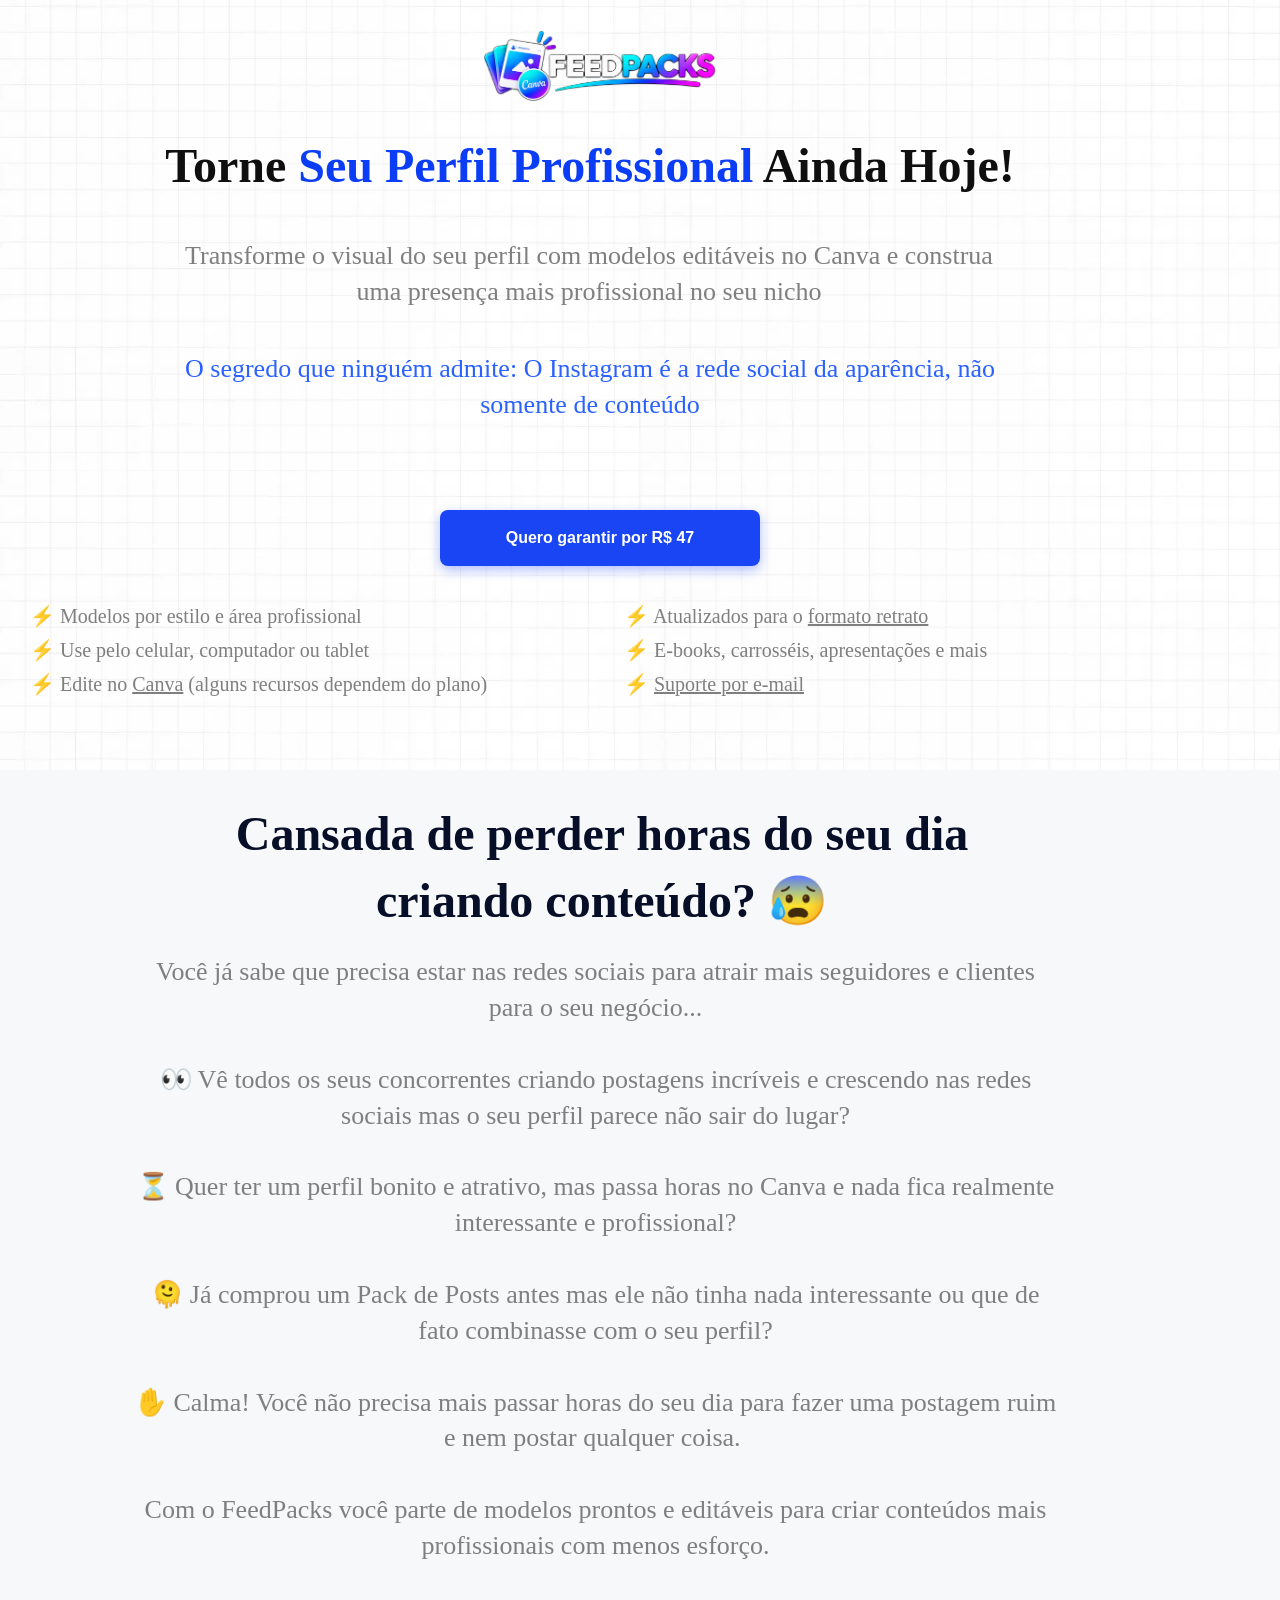
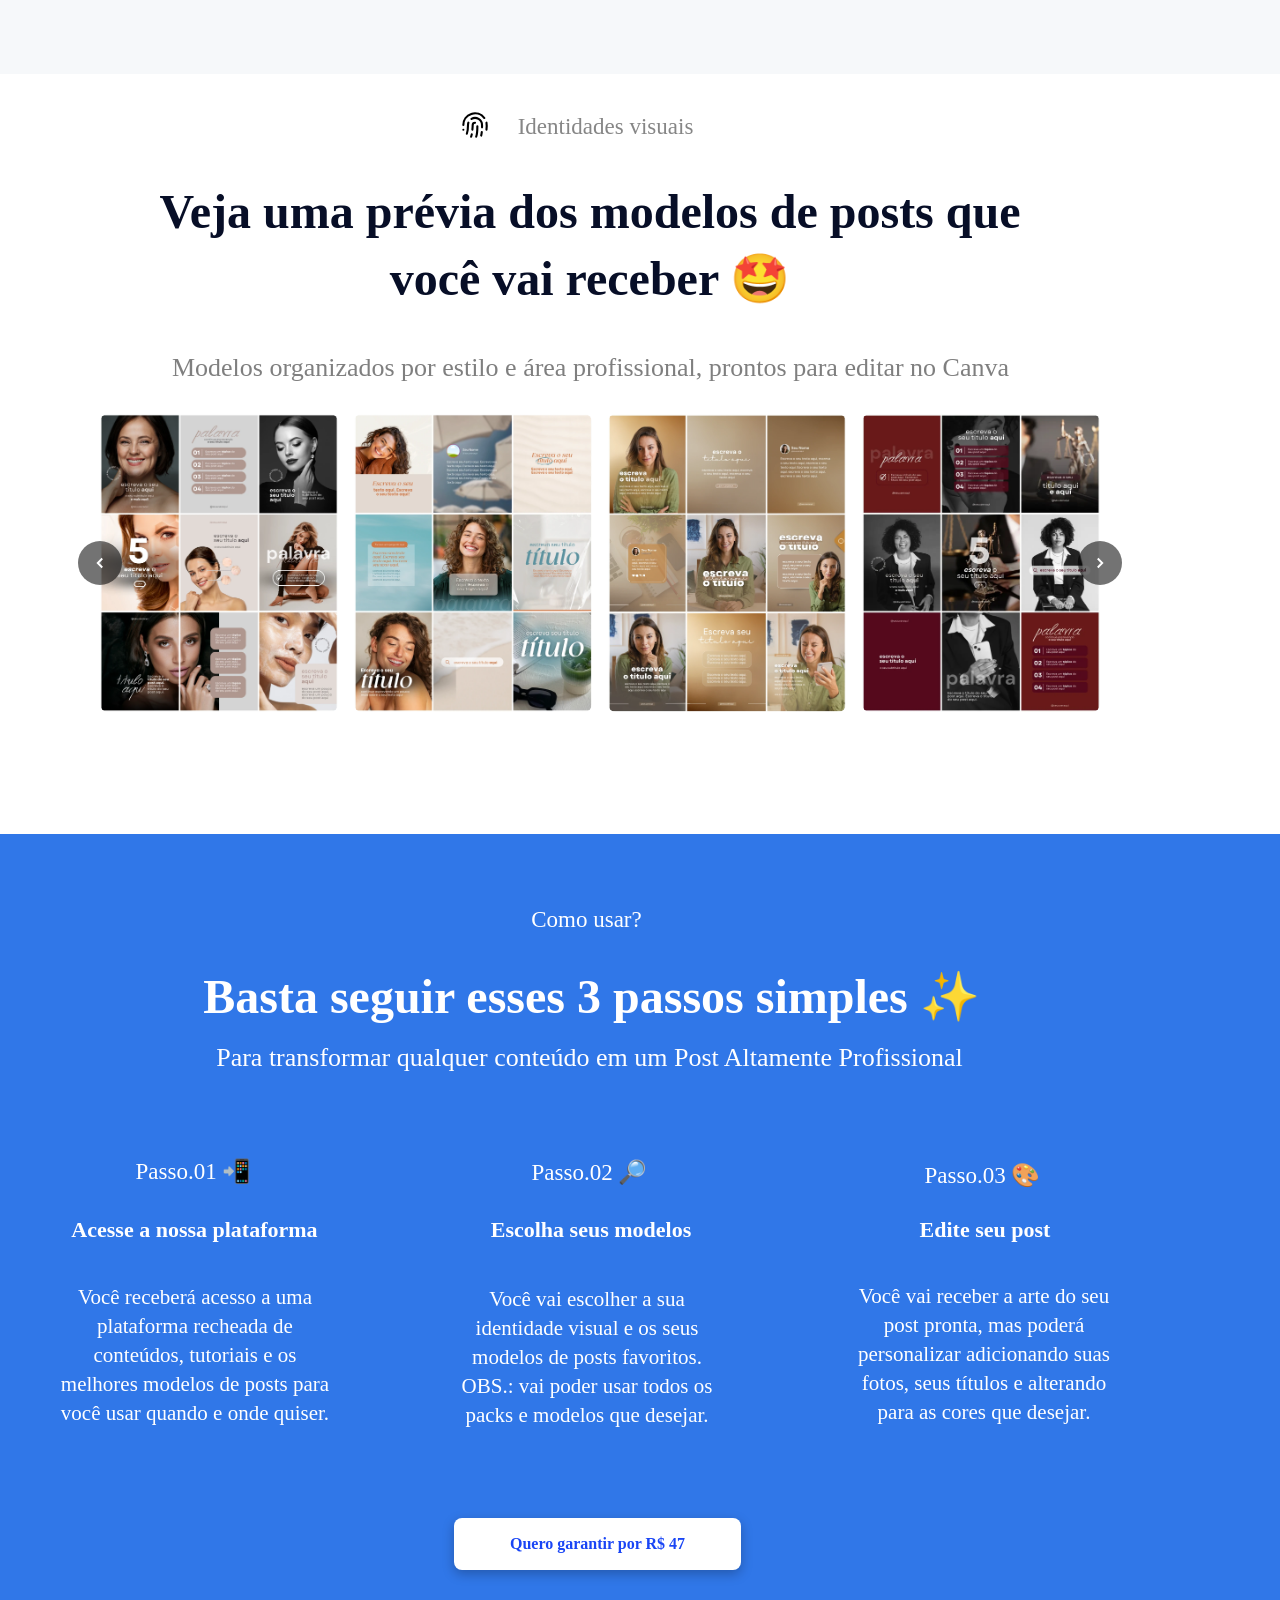
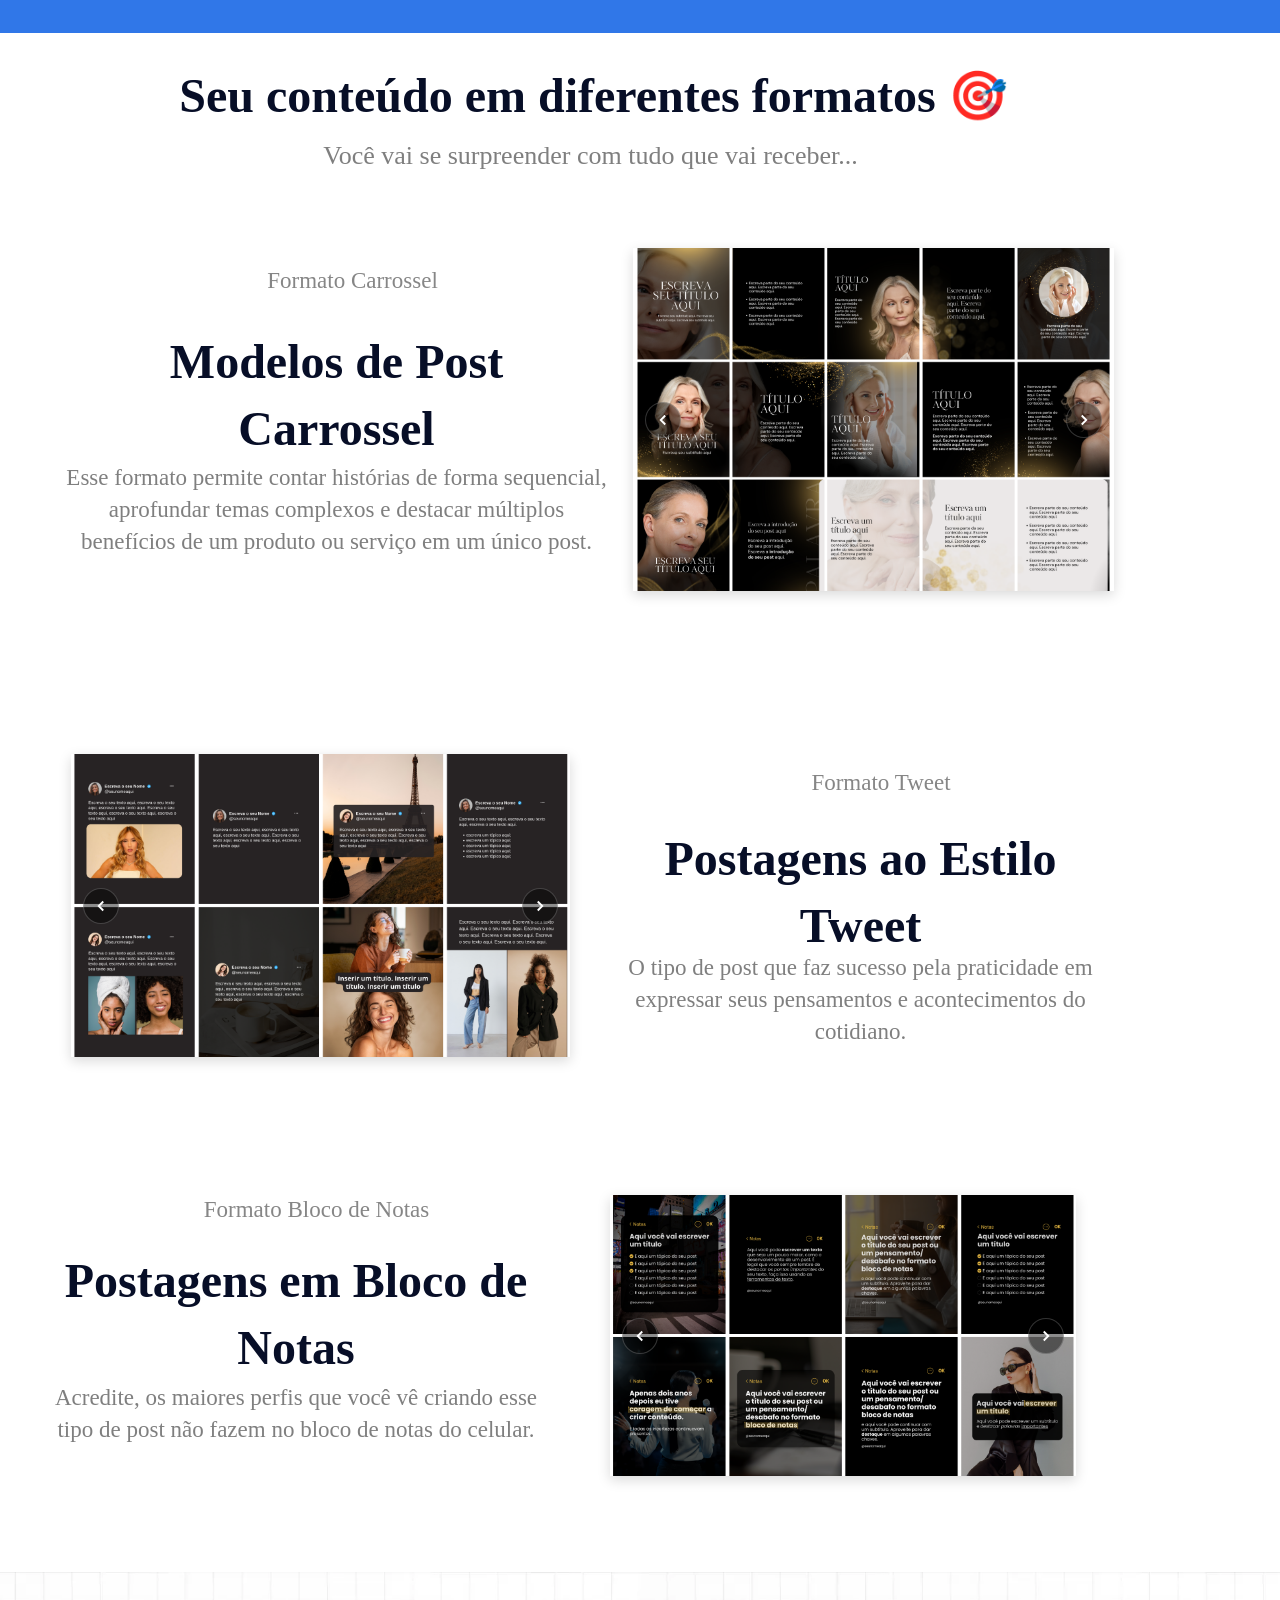
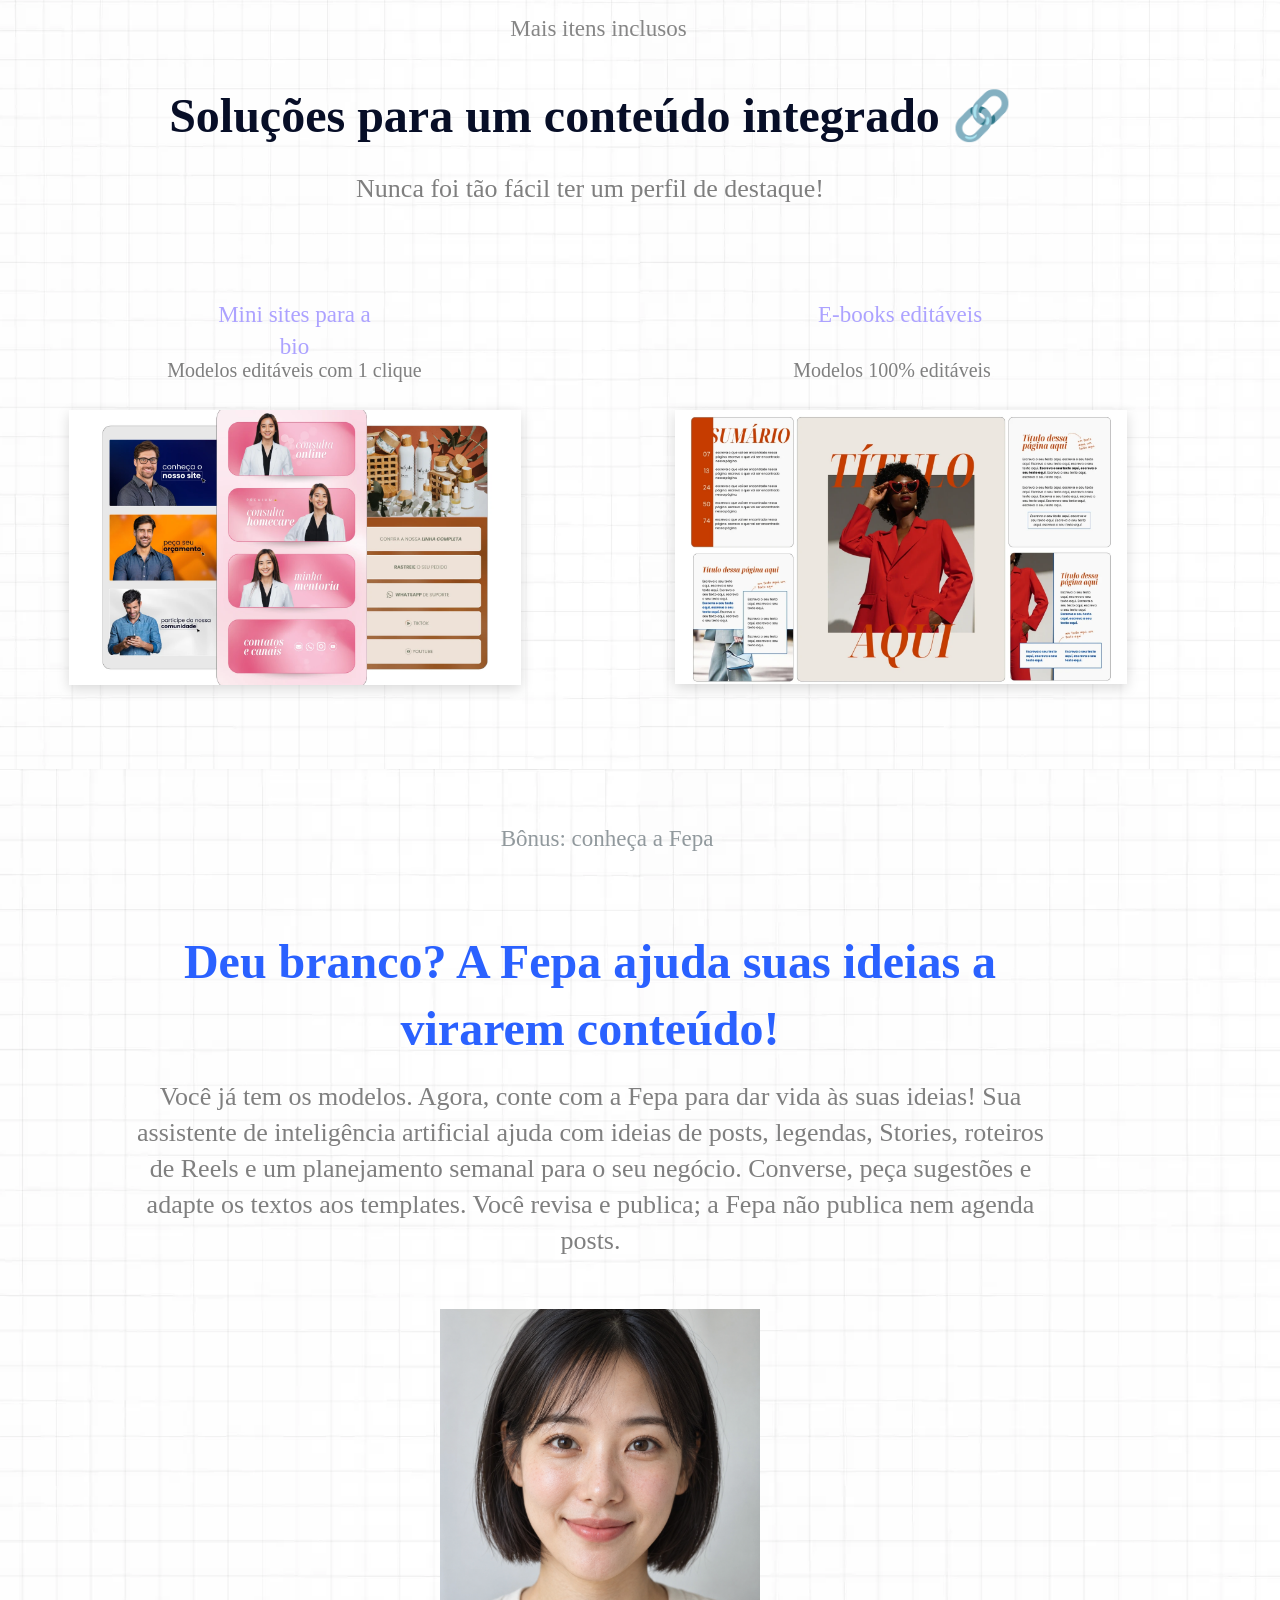
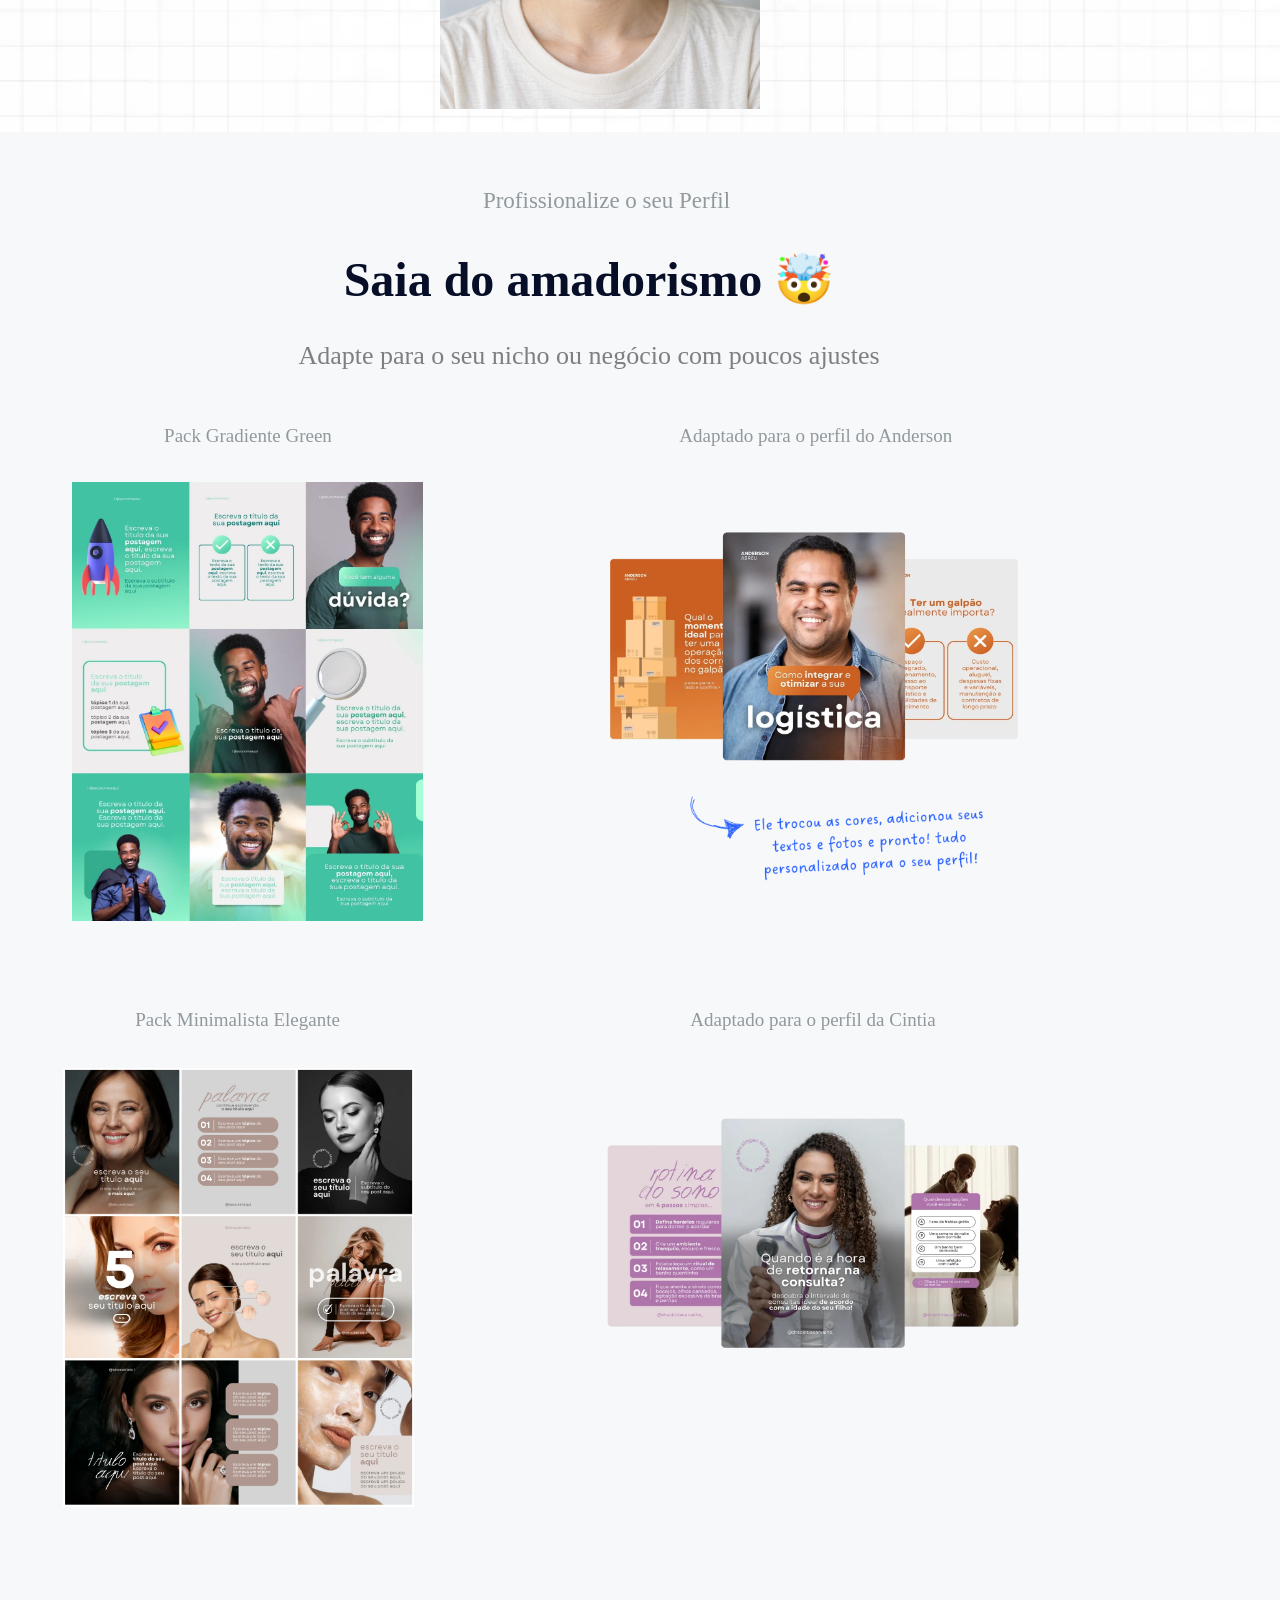
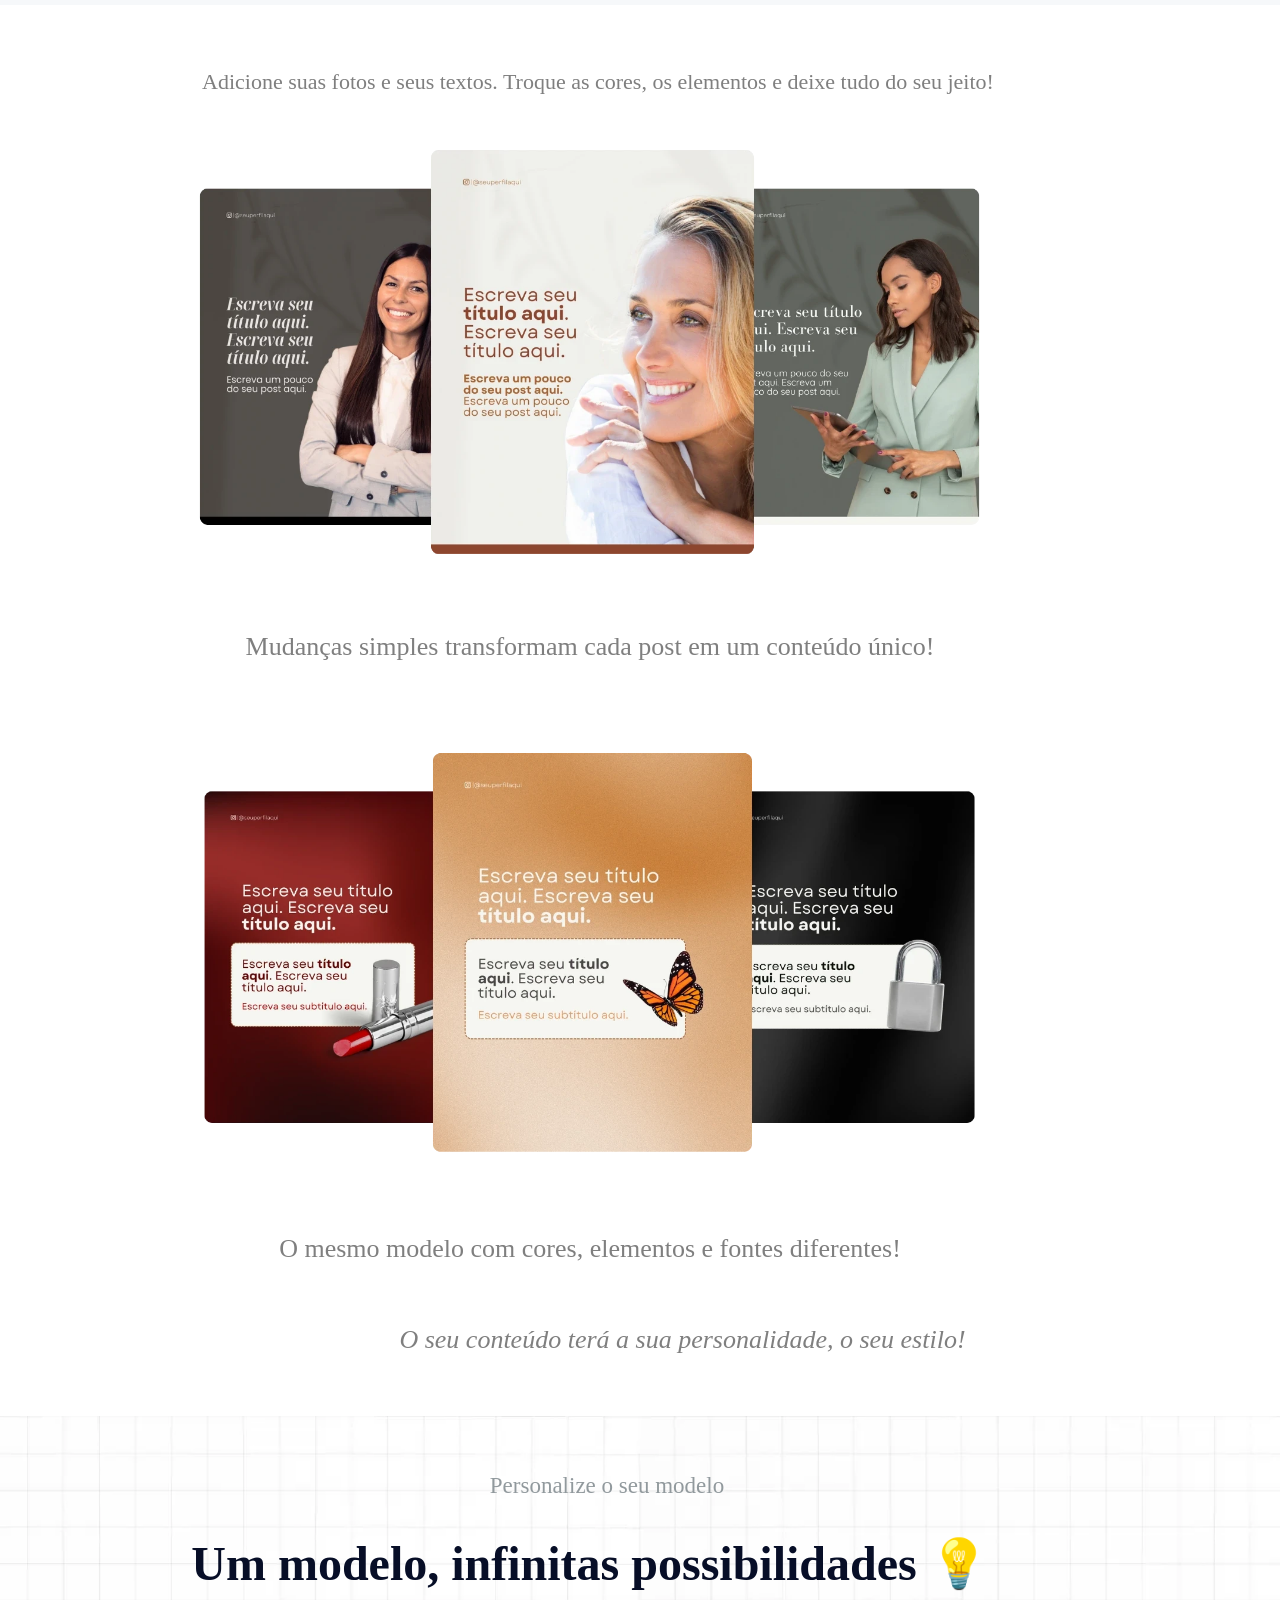
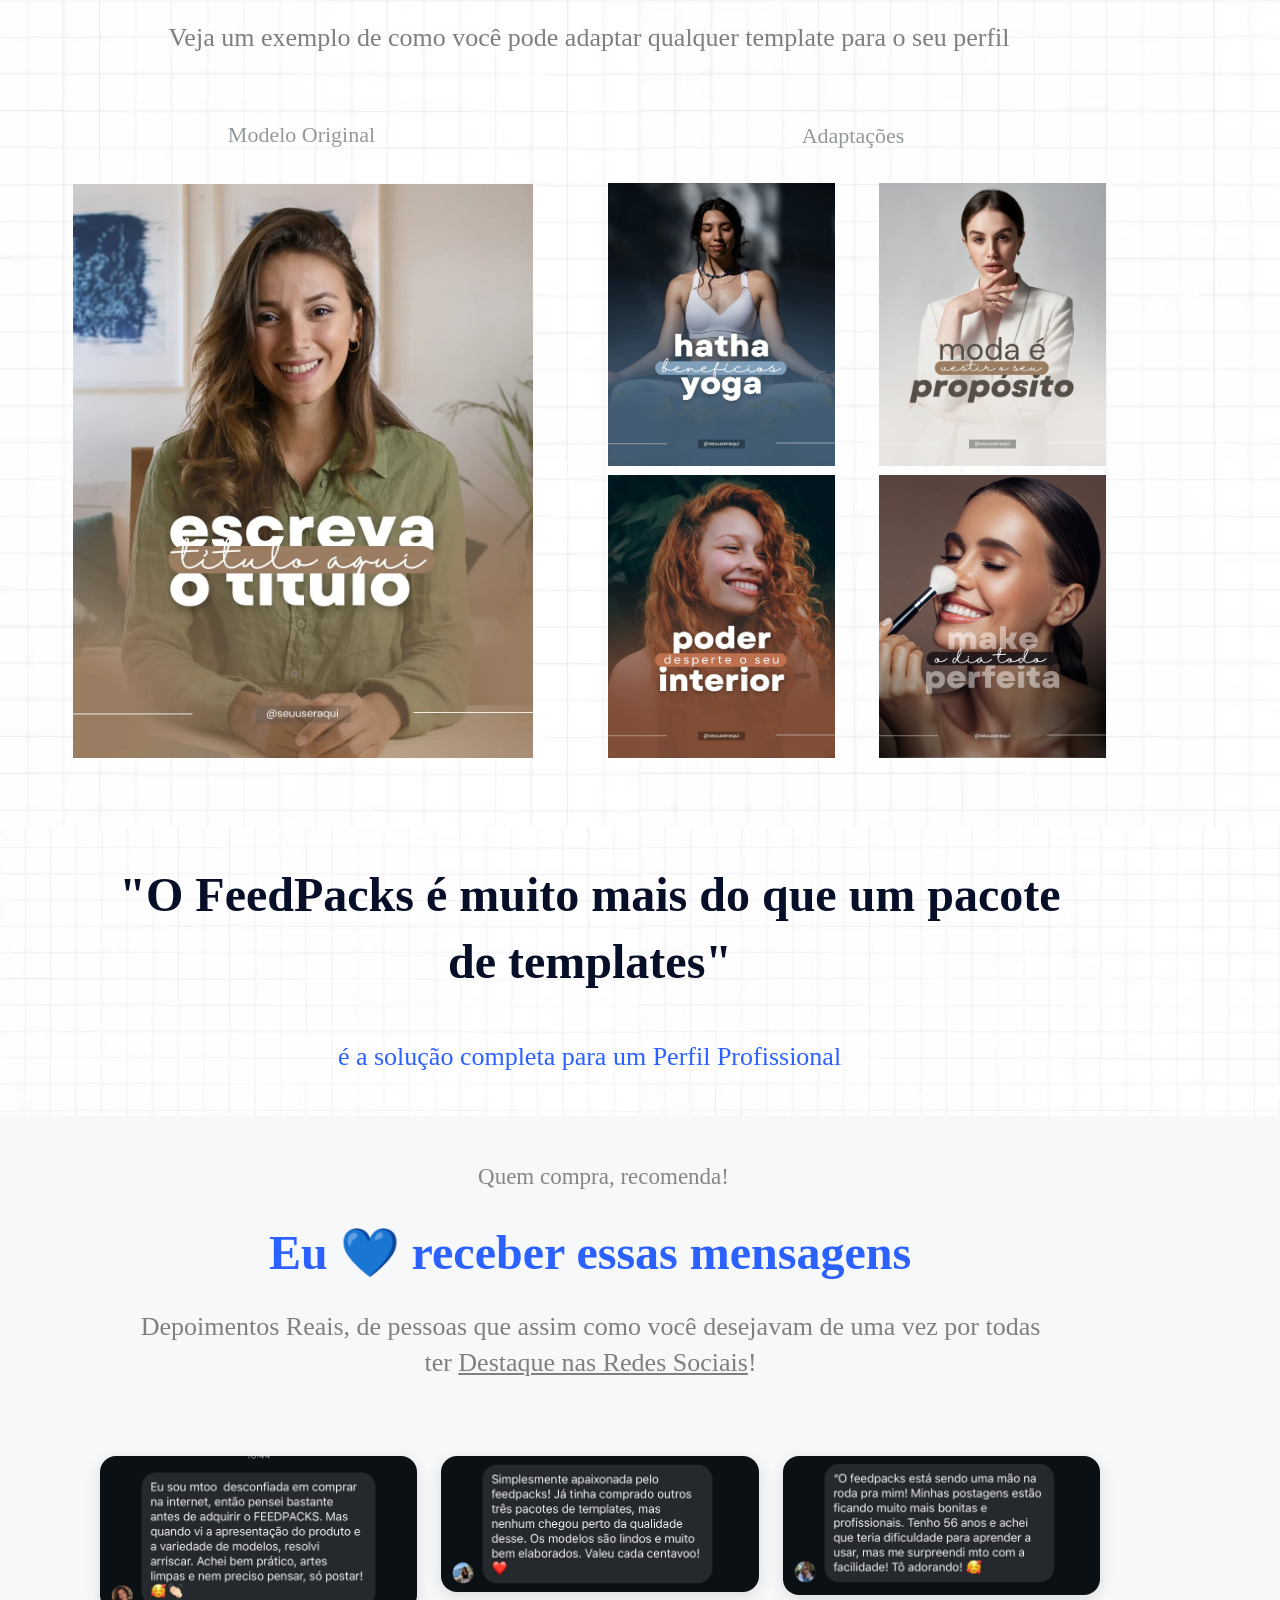
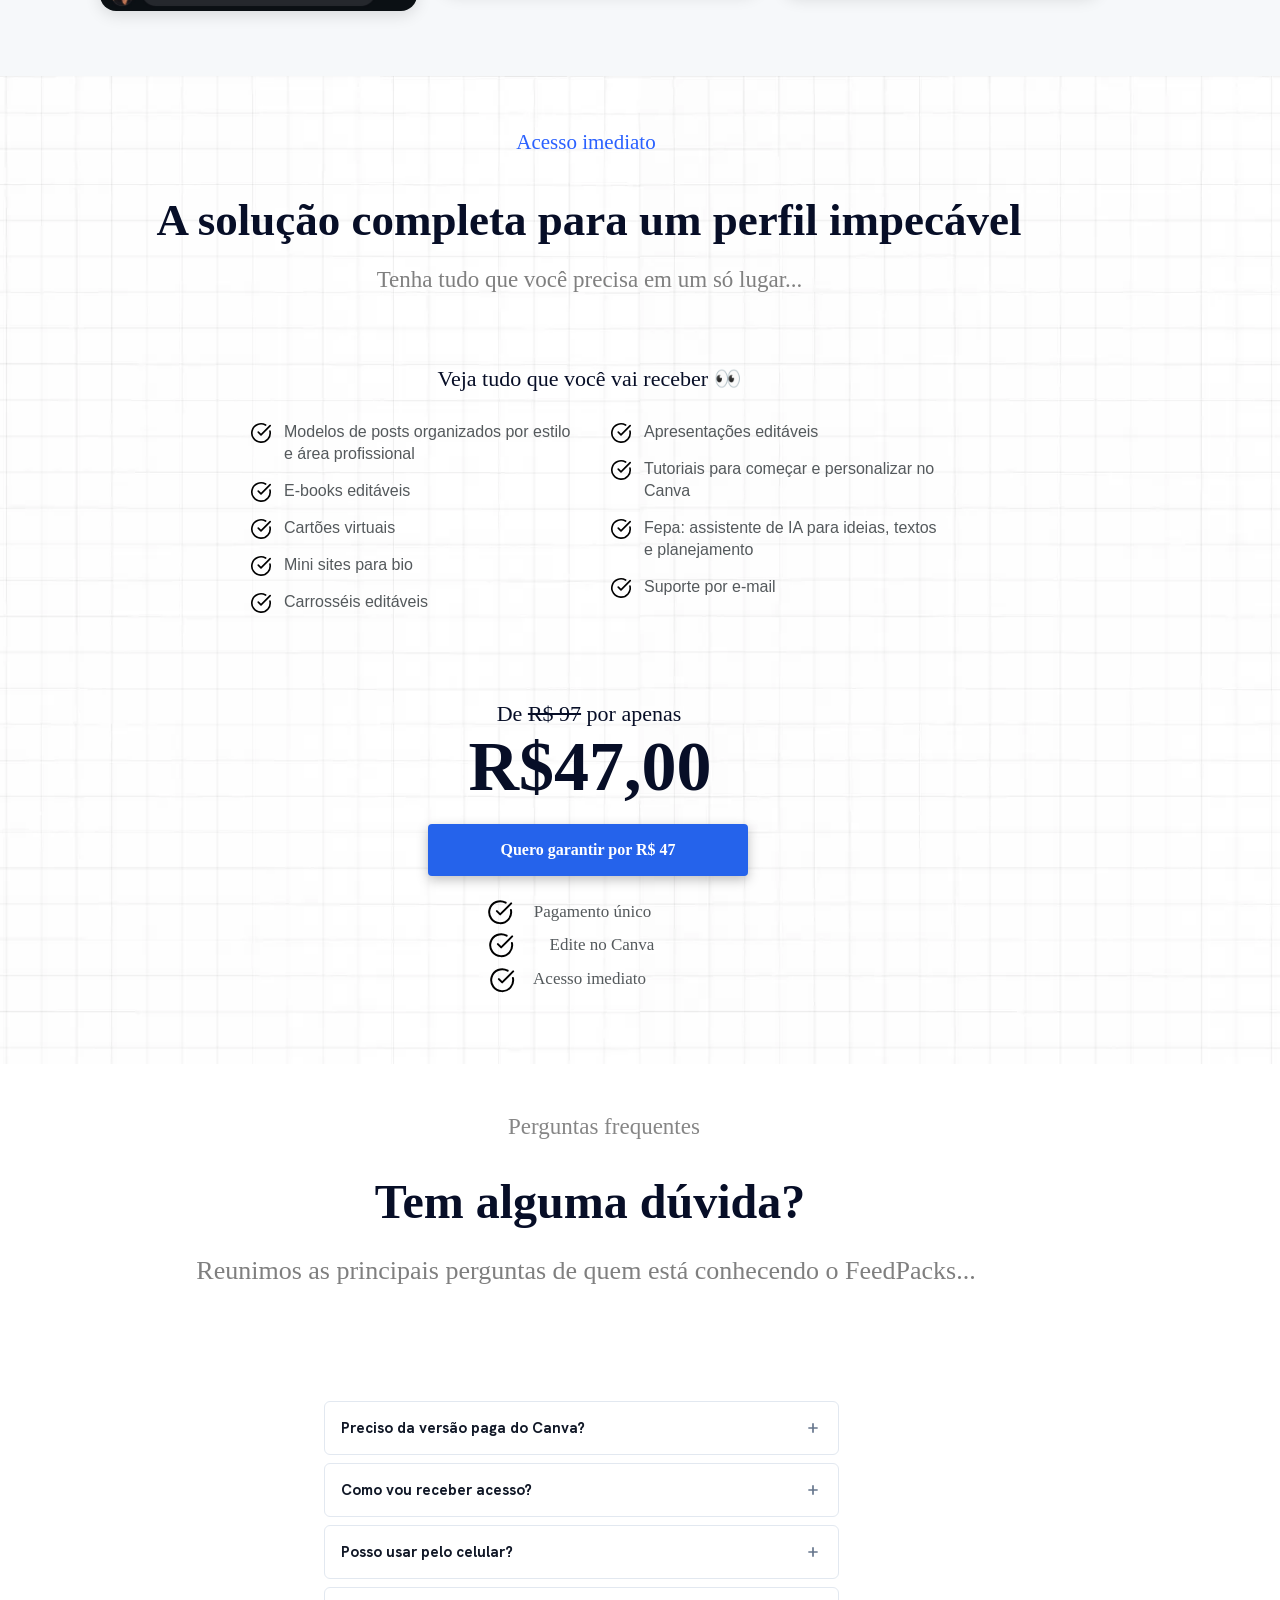
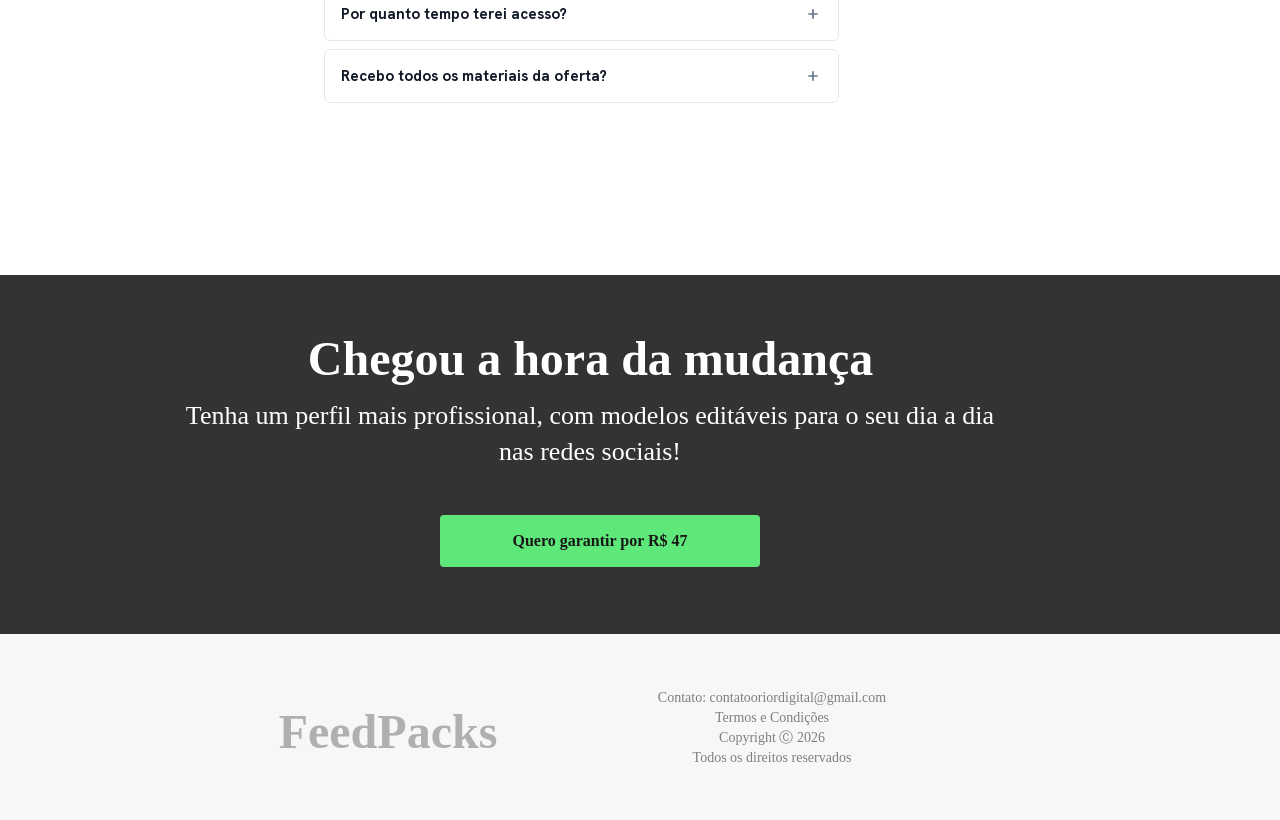
==== commit 08753c30: "Atualiza logo FeedPacks (versao vibrante com Canva) no site e na v2 Co-Authored-By: Claude Sonnet 5." ====
--- a/index.html
+++ b/index.html
@@ -1,4 +1,4 @@
-<!DOCTYPE html><html lang="pt-BR"><head><meta charSet="utf-8"/><meta name="viewport" content="width=device-width, initial-scale=1"/><link rel="preload" as="image" href="assets/feedpacks-logo.png"/><link rel="preload" as="image" href="assets/edyphemspqljhibvbrnt/storage/v1/object/public/hubzek-media-library/f5cd2f5e-c86b-4883-a4e1-63c032397491/imported-1792857576053-fm1esg6tjwd.png"/><link rel="preload" as="image" href="assets/edyphemspqljhibvbrnt/storage/v1/object/public/hubzek-media-library/f5cd2f5e-c86b-4883-a4e1-63c032397491/imported-1792857593159-8lz497kk05f.webp"/><link rel="preload" as="image" href="assets/edyphemspqljhibvbrnt/storage/v1/object/public/hubzek-media-library/f5cd2f5e-c86b-4883-a4e1-63c032397491/imported-1792857590621-s1in8umgv1a.webp"/><link rel="preload" as="image" href="assets/edyphemspqljhibvbrnt/storage/v1/object/public/hubzek-media-library/f5cd2f5e-c86b-4883-a4e1-63c032397491/imported-1792857594372-h2m17st3m7e.webp"/><link rel="preload" as="image" href="assets/edyphemspqljhibvbrnt/storage/v1/object/public/hubzek-media-library/f5cd2f5e-c86b-4883-a4e1-63c032397491/imported-1792857578053-amzeessassm.webp"/><link rel="preload" as="image" href="assets/edyphemspqljhibvbrnt/storage/v1/object/public/hubzek-media-library/f5cd2f5e-c86b-4883-a4e1-63c032397491/imported-1792857580570-m7pcg8yn57.webp"/><link rel="preload" as="image" href="assets/edyphemspqljhibvbrnt/storage/v1/object/public/hubzek-media-library/f5cd2f5e-c86b-4883-a4e1-63c032397491/imported-1792857596373-ofp0qxct3zi.webp"/><link rel="preload" as="image" href="assets/edyphemspqljhibvbrnt/storage/v1/object/public/hubzek-media-library/f5cd2f5e-c86b-4883-a4e1-63c032397491/imported-1792857596807-cnisemzf256.webp"/><link rel="preload" as="image" href="assets/edyphemspqljhibvbrnt/storage/v1/object/public/hubzek-media-library/f5cd2f5e-c86b-4883-a4e1-63c032397491/imported-1792857588988-3ghtjv4r2kn.webp"/><link rel="stylesheet" href="_next/static/css/0c3785c9fa7c8b85.css?dpl=dpl_6zs5Zr68yLJe3BdymQSXBTtrrVVF" data-precedence="next"/><link rel="stylesheet" href="_next/static/css/4bf48b5267c575ad.css?dpl=dpl_6zs5Zr68yLJe3BdymQSXBTtrrVVF" data-precedence="next"/><link rel="stylesheet" href="_next/static/css/cd121e3ffa9a3808.css?dpl=dpl_6zs5Zr68yLJe3BdymQSXBTtrrVVF" data-precedence="next"/><link rel="preload" as="image" href="assets/edyphemspqljhibvbrnt/storage/v1/object/public/hubzek-media-library/f5cd2f5e-c86b-4883-a4e1-63c032397491/imported-1792857589406-zz87y6kq82c.webp"/><link rel="preload" as="image" href="assets/edyphemspqljhibvbrnt/storage/v1/object/public/hubzek-media-library/f5cd2f5e-c86b-4883-a4e1-63c032397491/imported-1792857589794-ccqzuak7d.webp"/><link rel="preload" as="image" href="assets/edyphemspqljhibvbrnt/storage/v1/object/public/hubzek-media-library/f5cd2f5e-c86b-4883-a4e1-63c032397491/imported-1792857590244-l6eyajtqxnn.webp"/><link rel="preload" as="image" href="assets/edyphemspqljhibvbrnt/storage/v1/object/public/hubzek-media-library/f5cd2f5e-c86b-4883-a4e1-63c032397491/imported-1792857581004-ifr0gn11cqd.webp"/><link rel="preload" as="image" href="assets/edyphemspqljhibvbrnt/storage/v1/object/public/hubzek-media-library/f5cd2f5e-c86b-4883-a4e1-63c032397491/imported-1792857594751-91o6nz9zsyk.webp"/><link rel="preload" as="image" href="assets/edyphemspqljhibvbrnt/storage/v1/object/public/hubzek-media-library/f5cd2f5e-c86b-4883-a4e1-63c032397491/imported-1792857598047-c7ffo13fql7.webp"/><link rel="preload" as="image" href="assets/edyphemspqljhibvbrnt/storage/v1/object/public/hubzek-media-library/f5cd2f5e-c86b-4883-a4e1-63c032397491/imported-1792857585502-i8kad0trvq.webp"/><link rel="preload" as="image" href="assets/edyphemspqljhibvbrnt/storage/v1/object/public/hubzek-media-library/f5cd2f5e-c86b-4883-a4e1-63c032397491/imported-1792857579727-6rb6endej7q.webp"/><link rel="preload" as="image" href="assets/edyphemspqljhibvbrnt/storage/v1/object/public/hubzek-media-library/f5cd2f5e-c86b-4883-a4e1-63c032397491/imported-1792857587714-21g95s5zwr2j.webp"/><link rel="preload" as="image" href="assets/edyphemspqljhibvbrnt/storage/v1/object/public/hubzek-media-library/f5cd2f5e-c86b-4883-a4e1-63c032397491/imported-1792857580155-68y06hzaxn7.webp"/><link rel="preload" as="image" href="assets/edyphemspqljhibvbrnt/storage/v1/object/public/hubzek-media-library/f5cd2f5e-c86b-4883-a4e1-63c032397491/imported-1792857595948-8mujx73dmn8.webp"/><link rel="preload" as="image" href="assets/edyphemspqljhibvbrnt/storage/v1/object/public/hubzek-media-library/f5cd2f5e-c86b-4883-a4e1-63c032397491/imported-1792857585003-md0zddj5r8.webp"/><link rel="preload" as="image" href="assets/edyphemspqljhibvbrnt/storage/v1/object/public/hubzek-media-library/f5cd2f5e-c86b-4883-a4e1-63c032397491/imported-1792857587260-ii853s7p57.webp"/><link rel="preload" as="image" href="assets/edyphemspqljhibvbrnt/storage/v1/object/public/hubzek-media-library/f5cd2f5e-c86b-4883-a4e1-63c032397491/imported-1792857586836-gl4gv0skkxs.webp"/><link rel="preload" as="image" href="assets/edyphemspqljhibvbrnt/storage/v1/object/public/hubzek-media-library/f5cd2f5e-c86b-4883-a4e1-63c032397491/imported-1792857578473-swrol8qsie.webp"/><link rel="preload" as="image" href="assets/edyphemspqljhibvbrnt/storage/v1/object/public/hubzek-media-library/f5cd2f5e-c86b-4883-a4e1-63c032397491/imported-1792857588580-ime2op9nu4f.webp"/><link rel="preload" as="image" href="assets/edyphemspqljhibvbrnt/storage/v1/object/public/hubzek-media-library/f5cd2f5e-c86b-4883-a4e1-63c032397491/imported-1792857585907-yplyrssdo6.webp"/><link rel="preload" as="image" href="assets/edyphemspqljhibvbrnt/storage/v1/object/public/hubzek-media-library/f5cd2f5e-c86b-4883-a4e1-63c032397491/imported-1792857578837-78kp14lg756.webp"/><link rel="preload" as="image" href="assets/edyphemspqljhibvbrnt/storage/v1/object/public/hubzek-media-library/f5cd2f5e-c86b-4883-a4e1-63c032397491/imported-1792857597199-t3yv3alagmr.webp"/><link rel="preload" as="image" href="assets/edyphemspqljhibvbrnt/storage/v1/object/public/hubzek-media-library/f5cd2f5e-c86b-4883-a4e1-63c032397491/imported-1792857586298-niqzhasdba.webp"/><link rel="preload" as="image" href="assets/edyphemspqljhibvbrnt/storage/v1/object/public/hubzek-media-library/f5cd2f5e-c86b-4883-a4e1-63c032397491/imported-1792857577435-tgqln4crm8f.webp"/><link rel="preload" as="image" href="assets/edyphemspqljhibvbrnt/storage/v1/object/public/hubzek-media-library/f5cd2f5e-c86b-4883-a4e1-63c032397491/imported-1792857581712-l53xn3vyjof.webp"/><link rel="preload" as="image" href="assets/edyphemspqljhibvbrnt/storage/v1/object/public/hubzek-media-library/f5cd2f5e-c86b-4883-a4e1-63c032397491/imported-1792857582179-u0k4fmctu7.webp"/><link rel="preload" as="image" href="assets/edyphemspqljhibvbrnt/storage/v1/object/public/hubzek-media-library/f5cd2f5e-c86b-4883-a4e1-63c032397491/imported-1792857591899-g3hiep148ks.webp"/><link rel="preload" as="image" href="assets/edyphemspqljhibvbrnt/storage/v1/object/public/hubzek-media-library/f5cd2f5e-c86b-4883-a4e1-63c032397491/imported-1792857591163-hlg2rfd90ac.webp"/><link rel="preload" as="image" href="assets/edyphemspqljhibvbrnt/storage/v1/object/public/hubzek-media-library/f5cd2f5e-c86b-4883-a4e1-63c032397491/imported-1792857579324-r34x8f3mutf.webp"/><link rel="preload" as="image" href="assets/edyphemspqljhibvbrnt/storage/v1/object/public/hubzek-media-library/f5cd2f5e-c86b-4883-a4e1-63c032397491/imported-1792857592339-h1v0e2miowr.webp"/><link rel="preload" as="image" href="assets/edyphemspqljhibvbrnt/storage/v1/object/public/hubzek-media-library/f5cd2f5e-c86b-4883-a4e1-63c032397491/imported-1792857597593-66ugvxhju1p.webp"/><link rel="preload" as="image" href="assets/edyphemspqljhibvbrnt/storage/v1/object/public/hubzek-media-library/f5cd2f5e-c86b-4883-a4e1-63c032397491/imported-1792857582642-068kkisc6upe.webp"/><link rel="preload" as="image" href="assets/edyphemspqljhibvbrnt/storage/v1/object/public/hubzek-media-library/f5cd2f5e-c86b-4883-a4e1-63c032397491/imported-1792857583165-ni70733zxdr.webp"/><link rel="preload" as="image" href="assets/edyphemspqljhibvbrnt/storage/v1/object/public/hubzek-media-library/f5cd2f5e-c86b-4883-a4e1-63c032397491/imported-1792857576965-fefinannr3s.webp"/><link rel="preload" as="image" href="assets/edyphemspqljhibvbrnt/storage/v1/object/public/hubzek-media-library/f5cd2f5e-c86b-4883-a4e1-63c032397491/imported-1792857583661-0fgwc9yu10o9.webp"/><link rel="preload" as="image" href="assets/edyphemspqljhibvbrnt/storage/v1/object/public/hubzek-media-library/f5cd2f5e-c86b-4883-a4e1-63c032397491/imported-1792857595139-agx0u9nmkav.webp"/><link rel="preload" as="image" href="assets/edyphemspqljhibvbrnt/storage/v1/object/public/hubzek-media-library/f5cd2f5e-c86b-4883-a4e1-63c032397491/imported-1792857593569-9whuhs62jn9.webp"/><link rel="preload" as="image" href="assets/edyphemspqljhibvbrnt/storage/v1/object/public/hubzek-media-library/f5cd2f5e-c86b-4883-a4e1-63c032397491/imported-1792857593994-5ab1g84iw2o.webp"/><link rel="preload" as="image" href="assets/edyphemspqljhibvbrnt/storage/v1/object/public/hubzek-media-library/f5cd2f5e-c86b-4883-a4e1-63c032397491/imported-1792857588163-9c6m666qm0f.webp"/><link rel="preload" as="image" href="assets/edyphemspqljhibvbrnt/storage/v1/object/public/hubzek-media-library/f5cd2f5e-c86b-4883-a4e1-63c032397491/imported-1792857592766-if7ucmmzzv8.webp"/><link rel="preload" as="image" href="assets/edyphemspqljhibvbrnt/storage/v1/object/public/hubzek-media-library/f5cd2f5e-c86b-4883-a4e1-63c032397491/imported-1792857584066-jhv5kmk888.webp"/><link rel="preload" as="image" href="assets/edyphemspqljhibvbrnt/storage/v1/object/public/hubzek-media-library/f5cd2f5e-c86b-4883-a4e1-63c032397491/imported-1792857584598-5ddf71px4lc.webp"/><link rel="preload" as="image" href="assets/edyphemspqljhibvbrnt/storage/v1/object/public/hubzek-media-library/f5cd2f5e-c86b-4883-a4e1-63c032397491/imported-1792857595564-swgwu8vtvd.webp"/><link rel="preload" as="image" href="assets/edyphemspqljhibvbrnt/storage/v1/object/public/hubzek-media-library/f5cd2f5e-c86b-4883-a4e1-63c032397491/imported-1792857603932-onh9xf8ewi.webp"/><link rel="preload" as="image" href="assets/edyphemspqljhibvbrnt/storage/v1/object/public/hubzek-media-library/f5cd2f5e-c86b-4883-a4e1-63c032397491/imported-1792857603484-hnv81mfhn7p.webp"/><link rel="preload" as="image" href="revisao-assets/fepa.png"/><link rel="preload" as="image" href="assets/edyphemspqljhibvbrnt/storage/v1/object/public/hubzek-media-library/f5cd2f5e-c86b-4883-a4e1-63c032397491/imported-1792857604965-6onlpsmbf05.webp"/><link rel="preload" as="image" href="assets/edyphemspqljhibvbrnt/storage/v1/object/public/hubzek-media-library/f5cd2f5e-c86b-4883-a4e1-63c032397491/imported-1792857605428-2cbb1u2uhpi.png"/><link rel="preload" as="image" href="assets/edyphemspqljhibvbrnt/storage/v1/object/public/hubzek-media-library/f5cd2f5e-c86b-4883-a4e1-63c032397491/imported-1792857605839-uz96ksn5qxa.webp"/><link rel="preload" as="image" href="assets/edyphemspqljhibvbrnt/storage/v1/object/public/hubzek-media-library/f5cd2f5e-c86b-4883-a4e1-63c032397491/imported-1792857606816-c6lkzc2g63a.webp"/><link rel="preload" as="image" href="assets/edyphemspqljhibvbrnt/storage/v1/object/public/hubzek-media-library/f5cd2f5e-c86b-4883-a4e1-63c032397491/imported-1792857606378-v6zaazvoppc.webp"/><link rel="preload" as="image" href="assets/edyphemspqljhibvbrnt/storage/v1/object/public/hubzek-media-library/f5cd2f5e-c86b-4883-a4e1-63c032397491/imported-1792857607313-vev2a2xs1mj.webp"/><link rel="preload" as="image" href="assets/edyphemspqljhibvbrnt/storage/v1/object/public/hubzek-media-library/f5cd2f5e-c86b-4883-a4e1-63c032397491/imported-1792857608854-jqj1owkvvsr.webp"/><link rel="preload" as="image" href="assets/edyphemspqljhibvbrnt/storage/v1/object/public/hubzek-media-library/f5cd2f5e-c86b-4883-a4e1-63c032397491/imported-1792857609706-6xxnwa0f68i.webp"/><link rel="preload" as="image" href="assets/edyphemspqljhibvbrnt/storage/v1/object/public/hubzek-media-library/f5cd2f5e-c86b-4883-a4e1-63c032397491/imported-1792857609284-gqa8y6k5klp.webp"/><link rel="preload" as="image" href="assets/edyphemspqljhibvbrnt/storage/v1/object/public/hubzek-media-library/f5cd2f5e-c86b-4883-a4e1-63c032397491/imported-1792857607858-5m3m5gzjqgr.webp"/><link rel="preload" as="image" href="assets/edyphemspqljhibvbrnt/storage/v1/object/public/hubzek-media-library/f5cd2f5e-c86b-4883-a4e1-63c032397491/imported-1792857614027-g4ds6b6r9b.webp"/><link rel="preload" as="image" href="assets/edyphemspqljhibvbrnt/storage/v1/object/public/hubzek-media-library/f5cd2f5e-c86b-4883-a4e1-63c032397491/imported-1792857616443-z0kqyvat2k.webp"/><link rel="preload" as="image" href="assets/edyphemspqljhibvbrnt/storage/v1/object/public/hubzek-media-library/f5cd2f5e-c86b-4883-a4e1-63c032397491/imported-1792857614764-c2aoyx6hmzb.webp"/><link rel="preload" as="image" href="assets/edyphemspqljhibvbrnt/storage/v1/object/public/hubzek-media-library/f5cd2f5e-c86b-4883-a4e1-63c032397491/imported-1792857616924-fprbv7t4wwk.webp"/><link rel="preload" as="image" href="assets/edyphemspqljhibvbrnt/storage/v1/object/public/hubzek-media-library/f5cd2f5e-c86b-4883-a4e1-63c032397491/imported-1792857615143-olzrd1e1p58.webp"/><link rel="preload" as="image" href="assets/edyphemspqljhibvbrnt/storage/v1/object/public/hubzek-media-library/f5cd2f5e-c86b-4883-a4e1-63c032397491/imported-1792857610942-cbaj7uo4e8a.webp"/><link rel="preload" as="image" href="assets/edyphemspqljhibvbrnt/storage/v1/object/public/hubzek-media-library/f5cd2f5e-c86b-4883-a4e1-63c032397491/imported-1792857612147-zqb8ftz7qp.webp"/><link rel="preload" as="image" href="assets/edyphemspqljhibvbrnt/storage/v1/object/public/hubzek-media-library/f5cd2f5e-c86b-4883-a4e1-63c032397491/imported-1792857612978-wqfilcnhm0m.webp"/><link rel="preload" as="image" href="assets/edyphemspqljhibvbrnt/storage/v1/object/public/hubzek-media-library/f5cd2f5e-c86b-4883-a4e1-63c032397491/imported-1792857615615-pj3axa3s06.webp"/><link rel="preload" as="image" href="assets/edyphemspqljhibvbrnt/storage/v1/object/public/hubzek-media-library/f5cd2f5e-c86b-4883-a4e1-63c032397491/imported-1792857612547-612m5i9xmhe.webp"/><link rel="preload" as="image" href="assets/edyphemspqljhibvbrnt/storage/v1/object/public/hubzek-media-library/f5cd2f5e-c86b-4883-a4e1-63c032397491/imported-1792857616024-xxnkb7mb63.webp"/><link rel="preload" as="image" href="assets/edyphemspqljhibvbrnt/storage/v1/object/public/hubzek-media-library/f5cd2f5e-c86b-4883-a4e1-63c032397491/imported-1792857611338-ewfyu5g60r.webp"/><link rel="preload" as="image" href="assets/edyphemspqljhibvbrnt/storage/v1/object/public/hubzek-media-library/f5cd2f5e-c86b-4883-a4e1-63c032397491/imported-1792857614397-m7gsokjovbp.webp"/><link rel="preload" as="image" href="assets/edyphemspqljhibvbrnt/storage/v1/object/public/hubzek-media-library/f5cd2f5e-c86b-4883-a4e1-63c032397491/imported-1792857610515-qpganoa6lg.webp"/><link rel="preload" as="image" href="assets/edyphemspqljhibvbrnt/storage/v1/object/public/hubzek-media-library/f5cd2f5e-c86b-4883-a4e1-63c032397491/imported-1792857613367-jh9gpnkonw.webp"/><link rel="preload" as="image" href="assets/edyphemspqljhibvbrnt/storage/v1/object/public/hubzek-media-library/f5cd2f5e-c86b-4883-a4e1-63c032397491/imported-1792857610103-tplls4g44ig.webp"/><link rel="preload" as="image" href="assets/edyphemspqljhibvbrnt/storage/v1/object/public/hubzek-media-library/f5cd2f5e-c86b-4883-a4e1-63c032397491/imported-1792857611728-l7g8ou83twa.webp"/><link rel="preload" as="image" href="assets/edyphemspqljhibvbrnt/storage/v1/object/public/hubzek-media-library/f5cd2f5e-c86b-4883-a4e1-63c032397491/imported-1792857617760-zyfymzj4ehh.webp"/><meta name="next-size-adjust" content=""/><link rel="preconnect" href="https://fonts.googleapis.com"/><link rel="preconnect" href="https://fonts.gstatic.com" crossorigin="anonymous"/><title>FeedPacks</title><meta name="mobile-web-app-capable" content="yes"/><meta name="apple-mobile-web-app-title" content="FeedPacks"/><meta name="apple-mobile-web-app-status-bar-style" content="black-translucent"/><meta property="og:title" content="FeedPacks"/><meta name="twitter:card" content="summary"/><meta name="twitter:title" content="FeedPacks"/><style>/*lp-car*/
+<!DOCTYPE html><html lang="pt-BR"><head><meta charSet="utf-8"/><meta name="viewport" content="width=device-width, initial-scale=1"/><link rel="preload" as="image" href="assets/feedpacks-logo.png?v=2"/><link rel="preload" as="image" href="assets/edyphemspqljhibvbrnt/storage/v1/object/public/hubzek-media-library/f5cd2f5e-c86b-4883-a4e1-63c032397491/imported-1792857576053-fm1esg6tjwd.png"/><link rel="preload" as="image" href="assets/edyphemspqljhibvbrnt/storage/v1/object/public/hubzek-media-library/f5cd2f5e-c86b-4883-a4e1-63c032397491/imported-1792857593159-8lz497kk05f.webp"/><link rel="preload" as="image" href="assets/edyphemspqljhibvbrnt/storage/v1/object/public/hubzek-media-library/f5cd2f5e-c86b-4883-a4e1-63c032397491/imported-1792857590621-s1in8umgv1a.webp"/><link rel="preload" as="image" href="assets/edyphemspqljhibvbrnt/storage/v1/object/public/hubzek-media-library/f5cd2f5e-c86b-4883-a4e1-63c032397491/imported-1792857594372-h2m17st3m7e.webp"/><link rel="preload" as="image" href="assets/edyphemspqljhibvbrnt/storage/v1/object/public/hubzek-media-library/f5cd2f5e-c86b-4883-a4e1-63c032397491/imported-1792857578053-amzeessassm.webp"/><link rel="preload" as="image" href="assets/edyphemspqljhibvbrnt/storage/v1/object/public/hubzek-media-library/f5cd2f5e-c86b-4883-a4e1-63c032397491/imported-1792857580570-m7pcg8yn57.webp"/><link rel="preload" as="image" href="assets/edyphemspqljhibvbrnt/storage/v1/object/public/hubzek-media-library/f5cd2f5e-c86b-4883-a4e1-63c032397491/imported-1792857596373-ofp0qxct3zi.webp"/><link rel="preload" as="image" href="assets/edyphemspqljhibvbrnt/storage/v1/object/public/hubzek-media-library/f5cd2f5e-c86b-4883-a4e1-63c032397491/imported-1792857596807-cnisemzf256.webp"/><link rel="preload" as="image" href="assets/edyphemspqljhibvbrnt/storage/v1/object/public/hubzek-media-library/f5cd2f5e-c86b-4883-a4e1-63c032397491/imported-1792857588988-3ghtjv4r2kn.webp"/><link rel="stylesheet" href="_next/static/css/0c3785c9fa7c8b85.css?dpl=dpl_6zs5Zr68yLJe3BdymQSXBTtrrVVF" data-precedence="next"/><link rel="stylesheet" href="_next/static/css/4bf48b5267c575ad.css?dpl=dpl_6zs5Zr68yLJe3BdymQSXBTtrrVVF" data-precedence="next"/><link rel="stylesheet" href="_next/static/css/cd121e3ffa9a3808.css?dpl=dpl_6zs5Zr68yLJe3BdymQSXBTtrrVVF" data-precedence="next"/><link rel="preload" as="image" href="assets/edyphemspqljhibvbrnt/storage/v1/object/public/hubzek-media-library/f5cd2f5e-c86b-4883-a4e1-63c032397491/imported-1792857589406-zz87y6kq82c.webp"/><link rel="preload" as="image" href="assets/edyphemspqljhibvbrnt/storage/v1/object/public/hubzek-media-library/f5cd2f5e-c86b-4883-a4e1-63c032397491/imported-1792857589794-ccqzuak7d.webp"/><link rel="preload" as="image" href="assets/edyphemspqljhibvbrnt/storage/v1/object/public/hubzek-media-library/f5cd2f5e-c86b-4883-a4e1-63c032397491/imported-1792857590244-l6eyajtqxnn.webp"/><link rel="preload" as="image" href="assets/edyphemspqljhibvbrnt/storage/v1/object/public/hubzek-media-library/f5cd2f5e-c86b-4883-a4e1-63c032397491/imported-1792857581004-ifr0gn11cqd.webp"/><link rel="preload" as="image" href="assets/edyphemspqljhibvbrnt/storage/v1/object/public/hubzek-media-library/f5cd2f5e-c86b-4883-a4e1-63c032397491/imported-1792857594751-91o6nz9zsyk.webp"/><link rel="preload" as="image" href="assets/edyphemspqljhibvbrnt/storage/v1/object/public/hubzek-media-library/f5cd2f5e-c86b-4883-a4e1-63c032397491/imported-1792857598047-c7ffo13fql7.webp"/><link rel="preload" as="image" href="assets/edyphemspqljhibvbrnt/storage/v1/object/public/hubzek-media-library/f5cd2f5e-c86b-4883-a4e1-63c032397491/imported-1792857585502-i8kad0trvq.webp"/><link rel="preload" as="image" href="assets/edyphemspqljhibvbrnt/storage/v1/object/public/hubzek-media-library/f5cd2f5e-c86b-4883-a4e1-63c032397491/imported-1792857579727-6rb6endej7q.webp"/><link rel="preload" as="image" href="assets/edyphemspqljhibvbrnt/storage/v1/object/public/hubzek-media-library/f5cd2f5e-c86b-4883-a4e1-63c032397491/imported-1792857587714-21g95s5zwr2j.webp"/><link rel="preload" as="image" href="assets/edyphemspqljhibvbrnt/storage/v1/object/public/hubzek-media-library/f5cd2f5e-c86b-4883-a4e1-63c032397491/imported-1792857580155-68y06hzaxn7.webp"/><link rel="preload" as="image" href="assets/edyphemspqljhibvbrnt/storage/v1/object/public/hubzek-media-library/f5cd2f5e-c86b-4883-a4e1-63c032397491/imported-1792857595948-8mujx73dmn8.webp"/><link rel="preload" as="image" href="assets/edyphemspqljhibvbrnt/storage/v1/object/public/hubzek-media-library/f5cd2f5e-c86b-4883-a4e1-63c032397491/imported-1792857585003-md0zddj5r8.webp"/><link rel="preload" as="image" href="assets/edyphemspqljhibvbrnt/storage/v1/object/public/hubzek-media-library/f5cd2f5e-c86b-4883-a4e1-63c032397491/imported-1792857587260-ii853s7p57.webp"/><link rel="preload" as="image" href="assets/edyphemspqljhibvbrnt/storage/v1/object/public/hubzek-media-library/f5cd2f5e-c86b-4883-a4e1-63c032397491/imported-1792857586836-gl4gv0skkxs.webp"/><link rel="preload" as="image" href="assets/edyphemspqljhibvbrnt/storage/v1/object/public/hubzek-media-library/f5cd2f5e-c86b-4883-a4e1-63c032397491/imported-1792857578473-swrol8qsie.webp"/><link rel="preload" as="image" href="assets/edyphemspqljhibvbrnt/storage/v1/object/public/hubzek-media-library/f5cd2f5e-c86b-4883-a4e1-63c032397491/imported-1792857588580-ime2op9nu4f.webp"/><link rel="preload" as="image" href="assets/edyphemspqljhibvbrnt/storage/v1/object/public/hubzek-media-library/f5cd2f5e-c86b-4883-a4e1-63c032397491/imported-1792857585907-yplyrssdo6.webp"/><link rel="preload" as="image" href="assets/edyphemspqljhibvbrnt/storage/v1/object/public/hubzek-media-library/f5cd2f5e-c86b-4883-a4e1-63c032397491/imported-1792857578837-78kp14lg756.webp"/><link rel="preload" as="image" href="assets/edyphemspqljhibvbrnt/storage/v1/object/public/hubzek-media-library/f5cd2f5e-c86b-4883-a4e1-63c032397491/imported-1792857597199-t3yv3alagmr.webp"/><link rel="preload" as="image" href="assets/edyphemspqljhibvbrnt/storage/v1/object/public/hubzek-media-library/f5cd2f5e-c86b-4883-a4e1-63c032397491/imported-1792857586298-niqzhasdba.webp"/><link rel="preload" as="image" href="assets/edyphemspqljhibvbrnt/storage/v1/object/public/hubzek-media-library/f5cd2f5e-c86b-4883-a4e1-63c032397491/imported-1792857577435-tgqln4crm8f.webp"/><link rel="preload" as="image" href="assets/edyphemspqljhibvbrnt/storage/v1/object/public/hubzek-media-library/f5cd2f5e-c86b-4883-a4e1-63c032397491/imported-1792857581712-l53xn3vyjof.webp"/><link rel="preload" as="image" href="assets/edyphemspqljhibvbrnt/storage/v1/object/public/hubzek-media-library/f5cd2f5e-c86b-4883-a4e1-63c032397491/imported-1792857582179-u0k4fmctu7.webp"/><link rel="preload" as="image" href="assets/edyphemspqljhibvbrnt/storage/v1/object/public/hubzek-media-library/f5cd2f5e-c86b-4883-a4e1-63c032397491/imported-1792857591899-g3hiep148ks.webp"/><link rel="preload" as="image" href="assets/edyphemspqljhibvbrnt/storage/v1/object/public/hubzek-media-library/f5cd2f5e-c86b-4883-a4e1-63c032397491/imported-1792857591163-hlg2rfd90ac.webp"/><link rel="preload" as="image" href="assets/edyphemspqljhibvbrnt/storage/v1/object/public/hubzek-media-library/f5cd2f5e-c86b-4883-a4e1-63c032397491/imported-1792857579324-r34x8f3mutf.webp"/><link rel="preload" as="image" href="assets/edyphemspqljhibvbrnt/storage/v1/object/public/hubzek-media-library/f5cd2f5e-c86b-4883-a4e1-63c032397491/imported-1792857592339-h1v0e2miowr.webp"/><link rel="preload" as="image" href="assets/edyphemspqljhibvbrnt/storage/v1/object/public/hubzek-media-library/f5cd2f5e-c86b-4883-a4e1-63c032397491/imported-1792857597593-66ugvxhju1p.webp"/><link rel="preload" as="image" href="assets/edyphemspqljhibvbrnt/storage/v1/object/public/hubzek-media-library/f5cd2f5e-c86b-4883-a4e1-63c032397491/imported-1792857582642-068kkisc6upe.webp"/><link rel="preload" as="image" href="assets/edyphemspqljhibvbrnt/storage/v1/object/public/hubzek-media-library/f5cd2f5e-c86b-4883-a4e1-63c032397491/imported-1792857583165-ni70733zxdr.webp"/><link rel="preload" as="image" href="assets/edyphemspqljhibvbrnt/storage/v1/object/public/hubzek-media-library/f5cd2f5e-c86b-4883-a4e1-63c032397491/imported-1792857576965-fefinannr3s.webp"/><link rel="preload" as="image" href="assets/edyphemspqljhibvbrnt/storage/v1/object/public/hubzek-media-library/f5cd2f5e-c86b-4883-a4e1-63c032397491/imported-1792857583661-0fgwc9yu10o9.webp"/><link rel="preload" as="image" href="assets/edyphemspqljhibvbrnt/storage/v1/object/public/hubzek-media-library/f5cd2f5e-c86b-4883-a4e1-63c032397491/imported-1792857595139-agx0u9nmkav.webp"/><link rel="preload" as="image" href="assets/edyphemspqljhibvbrnt/storage/v1/object/public/hubzek-media-library/f5cd2f5e-c86b-4883-a4e1-63c032397491/imported-1792857593569-9whuhs62jn9.webp"/><link rel="preload" as="image" href="assets/edyphemspqljhibvbrnt/storage/v1/object/public/hubzek-media-library/f5cd2f5e-c86b-4883-a4e1-63c032397491/imported-1792857593994-5ab1g84iw2o.webp"/><link rel="preload" as="image" href="assets/edyphemspqljhibvbrnt/storage/v1/object/public/hubzek-media-library/f5cd2f5e-c86b-4883-a4e1-63c032397491/imported-1792857588163-9c6m666qm0f.webp"/><link rel="preload" as="image" href="assets/edyphemspqljhibvbrnt/storage/v1/object/public/hubzek-media-library/f5cd2f5e-c86b-4883-a4e1-63c032397491/imported-1792857592766-if7ucmmzzv8.webp"/><link rel="preload" as="image" href="assets/edyphemspqljhibvbrnt/storage/v1/object/public/hubzek-media-library/f5cd2f5e-c86b-4883-a4e1-63c032397491/imported-1792857584066-jhv5kmk888.webp"/><link rel="preload" as="image" href="assets/edyphemspqljhibvbrnt/storage/v1/object/public/hubzek-media-library/f5cd2f5e-c86b-4883-a4e1-63c032397491/imported-1792857584598-5ddf71px4lc.webp"/><link rel="preload" as="image" href="assets/edyphemspqljhibvbrnt/storage/v1/object/public/hubzek-media-library/f5cd2f5e-c86b-4883-a4e1-63c032397491/imported-1792857595564-swgwu8vtvd.webp"/><link rel="preload" as="image" href="assets/edyphemspqljhibvbrnt/storage/v1/object/public/hubzek-media-library/f5cd2f5e-c86b-4883-a4e1-63c032397491/imported-1792857603932-onh9xf8ewi.webp"/><link rel="preload" as="image" href="assets/edyphemspqljhibvbrnt/storage/v1/object/public/hubzek-media-library/f5cd2f5e-c86b-4883-a4e1-63c032397491/imported-1792857603484-hnv81mfhn7p.webp"/><link rel="preload" as="image" href="revisao-assets/fepa.png"/><link rel="preload" as="image" href="assets/edyphemspqljhibvbrnt/storage/v1/object/public/hubzek-media-library/f5cd2f5e-c86b-4883-a4e1-63c032397491/imported-1792857604965-6onlpsmbf05.webp"/><link rel="preload" as="image" href="assets/edyphemspqljhibvbrnt/storage/v1/object/public/hubzek-media-library/f5cd2f5e-c86b-4883-a4e1-63c032397491/imported-1792857605428-2cbb1u2uhpi.png"/><link rel="preload" as="image" href="assets/edyphemspqljhibvbrnt/storage/v1/object/public/hubzek-media-library/f5cd2f5e-c86b-4883-a4e1-63c032397491/imported-1792857605839-uz96ksn5qxa.webp"/><link rel="preload" as="image" href="assets/edyphemspqljhibvbrnt/storage/v1/object/public/hubzek-media-library/f5cd2f5e-c86b-4883-a4e1-63c032397491/imported-1792857606816-c6lkzc2g63a.webp"/><link rel="preload" as="image" href="assets/edyphemspqljhibvbrnt/storage/v1/object/public/hubzek-media-library/f5cd2f5e-c86b-4883-a4e1-63c032397491/imported-1792857606378-v6zaazvoppc.webp"/><link rel="preload" as="image" href="assets/edyphemspqljhibvbrnt/storage/v1/object/public/hubzek-media-library/f5cd2f5e-c86b-4883-a4e1-63c032397491/imported-1792857607313-vev2a2xs1mj.webp"/><link rel="preload" as="image" href="assets/edyphemspqljhibvbrnt/storage/v1/object/public/hubzek-media-library/f5cd2f5e-c86b-4883-a4e1-63c032397491/imported-1792857608854-jqj1owkvvsr.webp"/><link rel="preload" as="image" href="assets/edyphemspqljhibvbrnt/storage/v1/object/public/hubzek-media-library/f5cd2f5e-c86b-4883-a4e1-63c032397491/imported-1792857609706-6xxnwa0f68i.webp"/><link rel="preload" as="image" href="assets/edyphemspqljhibvbrnt/storage/v1/object/public/hubzek-media-library/f5cd2f5e-c86b-4883-a4e1-63c032397491/imported-1792857609284-gqa8y6k5klp.webp"/><link rel="preload" as="image" href="assets/edyphemspqljhibvbrnt/storage/v1/object/public/hubzek-media-library/f5cd2f5e-c86b-4883-a4e1-63c032397491/imported-1792857607858-5m3m5gzjqgr.webp"/><link rel="preload" as="image" href="assets/edyphemspqljhibvbrnt/storage/v1/object/public/hubzek-media-library/f5cd2f5e-c86b-4883-a4e1-63c032397491/imported-1792857614027-g4ds6b6r9b.webp"/><link rel="preload" as="image" href="assets/edyphemspqljhibvbrnt/storage/v1/object/public/hubzek-media-library/f5cd2f5e-c86b-4883-a4e1-63c032397491/imported-1792857616443-z0kqyvat2k.webp"/><link rel="preload" as="image" href="assets/edyphemspqljhibvbrnt/storage/v1/object/public/hubzek-media-library/f5cd2f5e-c86b-4883-a4e1-63c032397491/imported-1792857614764-c2aoyx6hmzb.webp"/><link rel="preload" as="image" href="assets/edyphemspqljhibvbrnt/storage/v1/object/public/hubzek-media-library/f5cd2f5e-c86b-4883-a4e1-63c032397491/imported-1792857616924-fprbv7t4wwk.webp"/><link rel="preload" as="image" href="assets/edyphemspqljhibvbrnt/storage/v1/object/public/hubzek-media-library/f5cd2f5e-c86b-4883-a4e1-63c032397491/imported-1792857615143-olzrd1e1p58.webp"/><link rel="preload" as="image" href="assets/edyphemspqljhibvbrnt/storage/v1/object/public/hubzek-media-library/f5cd2f5e-c86b-4883-a4e1-63c032397491/imported-1792857610942-cbaj7uo4e8a.webp"/><link rel="preload" as="image" href="assets/edyphemspqljhibvbrnt/storage/v1/object/public/hubzek-media-library/f5cd2f5e-c86b-4883-a4e1-63c032397491/imported-1792857612147-zqb8ftz7qp.webp"/><link rel="preload" as="image" href="assets/edyphemspqljhibvbrnt/storage/v1/object/public/hubzek-media-library/f5cd2f5e-c86b-4883-a4e1-63c032397491/imported-1792857612978-wqfilcnhm0m.webp"/><link rel="preload" as="image" href="assets/edyphemspqljhibvbrnt/storage/v1/object/public/hubzek-media-library/f5cd2f5e-c86b-4883-a4e1-63c032397491/imported-1792857615615-pj3axa3s06.webp"/><link rel="preload" as="image" href="assets/edyphemspqljhibvbrnt/storage/v1/object/public/hubzek-media-library/f5cd2f5e-c86b-4883-a4e1-63c032397491/imported-1792857612547-612m5i9xmhe.webp"/><link rel="preload" as="image" href="assets/edyphemspqljhibvbrnt/storage/v1/object/public/hubzek-media-library/f5cd2f5e-c86b-4883-a4e1-63c032397491/imported-1792857616024-xxnkb7mb63.webp"/><link rel="preload" as="image" href="assets/edyphemspqljhibvbrnt/storage/v1/object/public/hubzek-media-library/f5cd2f5e-c86b-4883-a4e1-63c032397491/imported-1792857611338-ewfyu5g60r.webp"/><link rel="preload" as="image" href="assets/edyphemspqljhibvbrnt/storage/v1/object/public/hubzek-media-library/f5cd2f5e-c86b-4883-a4e1-63c032397491/imported-1792857614397-m7gsokjovbp.webp"/><link rel="preload" as="image" href="assets/edyphemspqljhibvbrnt/storage/v1/object/public/hubzek-media-library/f5cd2f5e-c86b-4883-a4e1-63c032397491/imported-1792857610515-qpganoa6lg.webp"/><link rel="preload" as="image" href="assets/edyphemspqljhibvbrnt/storage/v1/object/public/hubzek-media-library/f5cd2f5e-c86b-4883-a4e1-63c032397491/imported-1792857613367-jh9gpnkonw.webp"/><link rel="preload" as="image" href="assets/edyphemspqljhibvbrnt/storage/v1/object/public/hubzek-media-library/f5cd2f5e-c86b-4883-a4e1-63c032397491/imported-1792857610103-tplls4g44ig.webp"/><link rel="preload" as="image" href="assets/edyphemspqljhibvbrnt/storage/v1/object/public/hubzek-media-library/f5cd2f5e-c86b-4883-a4e1-63c032397491/imported-1792857611728-l7g8ou83twa.webp"/><link rel="preload" as="image" href="assets/edyphemspqljhibvbrnt/storage/v1/object/public/hubzek-media-library/f5cd2f5e-c86b-4883-a4e1-63c032397491/imported-1792857617760-zyfymzj4ehh.webp"/><meta name="next-size-adjust" content=""/><link rel="preconnect" href="https://fonts.googleapis.com"/><link rel="preconnect" href="https://fonts.gstatic.com" crossorigin="anonymous"/><title>FeedPacks</title><meta name="mobile-web-app-capable" content="yes"/><meta name="apple-mobile-web-app-title" content="FeedPacks"/><meta name="apple-mobile-web-app-status-bar-style" content="black-translucent"/><meta property="og:title" content="FeedPacks"/><meta name="twitter:card" content="summary"/><meta name="twitter:title" content="FeedPacks"/><style>/*lp-car*/
 .lp-car-view{position:relative}
 .lp-car-track{display:flex;gap:16px;overflow-x:auto;overflow-y:hidden;scroll-snap-type:x mandatory;scrollbar-width:none;-webkit-overflow-scrolling:touch;position:relative}
 .lp-car-track::-webkit-scrollbar{display:none}
@@ -77,7 +77,7 @@
       @keyframes lp-ambient-flip-8  { 0%,100%{transform:rotateX(0deg)} 50%{transform:rotateX(8deg)} }
       @keyframes lp-ambient-flip-12 { 0%,100%{transform:rotateX(0deg)} 50%{transform:rotateX(12deg)} }
       @keyframes lp-ambient-flip-16 { 0%,100%{transform:rotateX(0deg)} 50%{transform:rotateX(16deg)} }
-    </style><div id="section-7a994930-c643-4ad2-a3ba-75de0e3baa81" data-lp-sec="1" style="position:relative;width:100%;min-height:470px;background:#ffffff;background-image:url(assets/files/arquivos/paginas_editor/31699-90030b1aafc58ef476ea6ba81801fd66.webp);background-size:cover;background-position:50% 50%;height:470px;overflow-x:hidden;overflow-y:visible;transition:height 0.22s ease, min-height 0.22s ease"><div style="position:relative;width:1200px;height:470px;margin:0 auto;transform-origin:top center;transition:height 0.22s ease"><div style="position:absolute;left:480px;top:48px;width:240px;height:44px;z-index:1;transform:rotate(0deg);transition:transform 0.22s ease;box-shadow:none;border-radius:0px" data-comp-id="dd40425c-2d2e-4b61-853f-ca57f73b021e"><img src="assets/feedpacks-logo.png" alt="" style="width:100%;height:100%;object-fit:contain;object-position:50% 50%;border-radius:0px;filter:none;display:block"/></div><div style="position:absolute;left:481px;top:51px;width:217px;height:39px;z-index:2;transform:rotate(0deg);transition:transform 0.22s ease" data-comp-id="b437a2d3-90f6-452d-9b15-c0df5a2e0a3e"><div style="width:100%;height:100%;background:transparent;background-size:cover;background-position:50% 50%;opacity:0.01;border-radius:0px;box-shadow:none;border:none"></div></div><div style="position:absolute;left:237px;top:131px;width:558px;height:67px;z-index:4;transform:rotate(0deg);transition:transform 0.22s ease" data-comp-id="0d765bad-aaac-4591-a299-e2276806a0b0"><div style="width:100%;height:100%;background:transparent;background-size:cover;background-position:50% 50%;opacity:0.01;border-radius:0px;box-shadow:none;border:none"></div></div><div style="position:absolute;left:82px;top:132px;width:1016px;height:auto;z-index:5;transform:rotate(0deg);transition:transform 0.22s ease" data-comp-id="be328fb6-6795-4674-b6d5-a4336df82f84" data-flow="1"><div style="font-size:48px;color:#2347c7;font-weight:700;font-style:normal;line-height:1.4;letter-spacing:0px;text-align:center;text-align-last:auto;opacity:1;text-shadow:none;font-family:Montserrat;width:100%;display:block;white-space:pre-wrap;word-break:break-word"><div class="conteudo elemento_titulo typography-custom-1 c e_titulo gpr12" data-altura="201.6"><span class="gpr13" style="color: rgb(15, 15, 15);">Torne </span><span class="gpr14" style="color: rgb(10, 61, 245);">Seu Perfil Profissional</span><span class="gpr15" style="color: rgb(15, 15, 15);"> Ainda Hoje!</span></div></div></div><div style="position:absolute;left:166px;top:238px;width:846px;height:auto;z-index:6;transform:rotate(0deg);transition:transform 0.22s ease" data-comp-id="7fef5010-e07d-410a-a914-ea72c505edd0" data-flow="1"><div style="font-size:26px;color:#7f7f7f;font-weight:500;font-style:normal;line-height:1.38;letter-spacing:0px;text-align:center;text-align-last:auto;opacity:1;text-shadow:none;font-family:Montserrat;width:100%;display:block;white-space:pre-wrap;word-break:break-word"><div class="conteudo elemento_texto typography-text-large c e_texto gpr17" data-altura="182"><span><span class="gpr18">Transforme o visual do seu perfil com modelos editáveis no Canva e construa uma presença mais profissional no seu nicho</span></span></div></div></div><div style="position:absolute;left:140px;top:351px;width:900px;height:auto;z-index:7;transform:rotate(0deg);transition:transform 0.22s ease" data-comp-id="5cba7919-3dc2-4009-8239-bc797b625063" data-flow="1"><div style="font-size:26px;color:#2a61ff;font-weight:500;font-style:normal;line-height:1.38;letter-spacing:0px;text-align:center;text-align-last:auto;opacity:1;text-shadow:none;font-family:Montserrat;width:100%;display:block;white-space:pre-wrap;word-break:break-word"><div class="conteudo elemento_texto typography-text-large c e_texto gpr20" data-altura="62.4"><span><span class="gpr21">O segredo que ninguém admite: O Instagram é a rede social da aparência, não somente de conteúdo</span></span></div></div></div></div></div><div id="section-3511e8fa-ca0b-4d0e-9fa4-d9ce26b4b9fb" data-lp-sec="2" style="position:relative;width:100%;min-height:300px;background:#ffffff;background-image:url(assets/files/arquivos/paginas_editor/31699-90030b1aafc58ef476ea6ba81801fd66.webp);background-size:cover;background-position:50% 50%;height:300px;overflow-x:hidden;overflow-y:visible;transition:height 0.22s ease, min-height 0.22s ease"><div style="position:relative;width:1200px;height:300px;margin:0 auto;transform-origin:top center;transition:height 0.22s ease"><a data-lp-cta="1" class="lp-cta" href="#preco" style="position:absolute;left:440px;top:40px;width:320px;height:56px;z-index:60"><span>Quero garantir por R$ 47</span></a><div style="position:absolute;left:30px;top:130px;width:585px;height:auto;z-index:12;transform:rotate(0deg);transition:transform 0.22s ease" data-comp-id="f6da2250-6445-4b6f-9606-bf2cc97fa402" data-flow="1"><div style="font-size:20px;color:#7f7f7f;font-weight:500;font-style:normal;line-height:1.69;letter-spacing:0px;text-align:left;text-align-last:auto;opacity:1;text-shadow:none;font-family:Montserrat;width:100%;display:block;white-space:pre-wrap;word-break:break-word"><div class="conteudo elemento_texto typography-custom-0 c e_texto gpr39" data-altura="132.6"><span><span class="gpr40">⚡ Modelos por estilo e área profissional<br>⚡ Use pelo celular, computador ou tablet<br>⚡ Edite no <u>Canva</u> (alguns recursos dependem do plano)</span></span></div></div></div><div style="position:absolute;left:624px;top:130px;width:510px;height:auto;z-index:13;transform:rotate(0deg);transition:transform 0.22s ease" data-comp-id="9bd20dad-448b-44a8-9806-3b54b84ceac5" data-flow="1"><div style="font-size:20px;color:#7f7f7f;font-weight:500;font-style:normal;line-height:1.69;letter-spacing:0px;text-align:left;text-align-last:auto;opacity:1;text-shadow:none;font-family:Montserrat;width:100%;display:block;white-space:pre-wrap;word-break:break-word"><div class="conteudo elemento_texto typography-custom-0 c e_texto gpr42" data-altura="132.6"><span><span class="gpr43">⚡ Atualizados para o <u>formato retrato</u><br>⚡ E-books, carrosséis, apresentações e mais<br>⚡ <u>Suporte por e-mail</u></span></span></div></div></div></div></div><div id="section-88e8eea4-5da4-4056-be7d-3f80e989fc05" data-lp-sec="3" style="position:relative;width:100%;min-height:904px;background:#f6f8fa;background-size:cover;background-position:50% 50%;height:904px;overflow-x:hidden;overflow-y:visible;transition:height 0.22s ease, min-height 0.22s ease"><div style="position:relative;width:1200px;height:904px;margin:0 auto;transform-origin:top center;transition:height 0.22s ease"><div style="position:absolute;left:174px;top:30px;width:856px;height:auto;z-index:14;transform:rotate(0deg);transition:transform 0.22s ease" data-comp-id="0e8359f5-321f-4495-9ee1-dcd0757b784e" data-flow="1"><div style="font-size:48px;color:#070e27;font-weight:700;font-style:normal;line-height:1.4;letter-spacing:0px;text-align:center;text-align-last:auto;opacity:1;text-shadow:none;font-family:Montserrat;width:100%;display:block;white-space:pre-wrap;word-break:break-word"><div class="conteudo elemento_titulo typography-headings-h1 c e_titulo gpr50" data-altura="134.4"><span><span class="gpr51">Cansada de </span><span class="gpr52">perder horas</span><span class="gpr53"> do seu dia criando conteúdo? 😰</span></span></div></div></div><div style="position:absolute;left:133px;top:184px;width:925px;height:auto;z-index:15;transform:rotate(0deg);transition:transform 0.22s ease" data-comp-id="31f72d8f-50a5-485a-aac4-e21d1b3cc7da" data-flow="1"><div style="font-size:26px;color:#7f7f7f;font-weight:500;font-style:normal;line-height:1.38;letter-spacing:0px;text-align:center;text-align-last:auto;opacity:1;text-shadow:none;font-family:Montserrat;width:100%;display:block;white-space:pre-wrap;word-break:break-word"><div class="conteudo elemento_texto typography-text-large c e_texto gpr55" data-altura="1346.8"><span><span class="gpr56">Você já sabe que precisa estar nas redes sociais para atrair mais seguidores e clientes para o seu negócio...<br><br>👀 Vê todos os seus concorrentes criando postagens incríveis e crescendo nas redes sociais mas o seu perfil parece não sair do lugar?<br><br>⏳ Quer ter um perfil bonito e atrativo, mas passa horas no Canva e nada fica realmente interessante e profissional?<br><br>🫠 Já comprou um Pack de Posts antes mas ele não tinha nada interessante ou que de fato combinasse com o seu perfil?<br><br>✋ Calma! Você não precisa mais passar horas do seu dia para fazer uma postagem ruim e nem postar qualquer coisa. <br><br>Com o FeedPacks você parte de modelos prontos e editáveis para criar conteúdos mais profissionais com menos esforço.</span></span></div></div></div></div></div><div id="section-72a321fb-bce2-4873-b9af-9e1cfed7e96d" data-lp-sec="4" style="position:relative;width:100%;min-height:760px;background:#ffffff;background-size:cover;background-position:50% 50%;height:760px;overflow-x:hidden;overflow-y:visible;transition:height 0.22s ease, min-height 0.22s ease"><div style="position:relative;width:1200px;height:760px;margin:0 auto;transform-origin:top center;transition:height 0.22s ease"><div data-lp-car="1" class="lp-car" style="position:absolute;left:100px;top:340px;width:1000px;z-index:30"><div class="lp-car-view"><div class="lp-car-track"><div class="lp-car-slide"><img src="assets/edyphemspqljhibvbrnt/storage/v1/object/public/hubzek-media-library/f5cd2f5e-c86b-4883-a4e1-63c032397491/imported-1792857593159-8lz497kk05f.webp" alt="Modelo 1" loading="lazy" width="400" height="500"></div><div class="lp-car-slide"><img src="assets/edyphemspqljhibvbrnt/storage/v1/object/public/hubzek-media-library/f5cd2f5e-c86b-4883-a4e1-63c032397491/imported-1792857590621-s1in8umgv1a.webp" alt="Modelo 2" loading="lazy" width="400" height="500"></div><div class="lp-car-slide"><img src="assets/edyphemspqljhibvbrnt/storage/v1/object/public/hubzek-media-library/f5cd2f5e-c86b-4883-a4e1-63c032397491/imported-1792857578053-amzeessassm.webp" alt="Modelo 3" loading="lazy" width="400" height="500"></div><div class="lp-car-slide"><img src="assets/edyphemspqljhibvbrnt/storage/v1/object/public/hubzek-media-library/f5cd2f5e-c86b-4883-a4e1-63c032397491/imported-1792857594372-h2m17st3m7e.webp" alt="Modelo 4" loading="lazy" width="400" height="500"></div><div class="lp-car-slide"><img src="assets/edyphemspqljhibvbrnt/storage/v1/object/public/hubzek-media-library/f5cd2f5e-c86b-4883-a4e1-63c032397491/imported-1792857580570-m7pcg8yn57.webp" alt="Modelo 5" loading="lazy" width="400" height="500"></div><div class="lp-car-slide"><img src="assets/edyphemspqljhibvbrnt/storage/v1/object/public/hubzek-media-library/f5cd2f5e-c86b-4883-a4e1-63c032397491/imported-1792857596373-ofp0qxct3zi.webp" alt="Modelo 6" loading="lazy" width="400" height="500"></div><div class="lp-car-slide"><img src="assets/edyphemspqljhibvbrnt/storage/v1/object/public/hubzek-media-library/f5cd2f5e-c86b-4883-a4e1-63c032397491/imported-1792857588988-3ghtjv4r2kn.webp" alt="Modelo 7" loading="lazy" width="400" height="500"></div><div class="lp-car-slide"><img src="assets/edyphemspqljhibvbrnt/storage/v1/object/public/hubzek-media-library/f5cd2f5e-c86b-4883-a4e1-63c032397491/imported-1792857596807-cnisemzf256.webp" alt="Modelo 8" loading="lazy" width="400" height="500"></div><div class="lp-car-slide"><img src="assets/edyphemspqljhibvbrnt/storage/v1/object/public/hubzek-media-library/f5cd2f5e-c86b-4883-a4e1-63c032397491/imported-1792857589406-zz87y6kq82c.webp" alt="Modelo 9" loading="lazy" width="400" height="500"></div><div class="lp-car-slide"><img src="assets/edyphemspqljhibvbrnt/storage/v1/object/public/hubzek-media-library/f5cd2f5e-c86b-4883-a4e1-63c032397491/imported-1792857589794-ccqzuak7d.webp" alt="Modelo 10" loading="lazy" width="400" height="500"></div><div class="lp-car-slide"><img src="assets/edyphemspqljhibvbrnt/storage/v1/object/public/hubzek-media-library/f5cd2f5e-c86b-4883-a4e1-63c032397491/imported-1792857581004-ifr0gn11cqd.webp" alt="Modelo 11" loading="lazy" width="400" height="500"></div><div class="lp-car-slide"><img src="assets/edyphemspqljhibvbrnt/storage/v1/object/public/hubzek-media-library/f5cd2f5e-c86b-4883-a4e1-63c032397491/imported-1792857590244-l6eyajtqxnn.webp" alt="Modelo 12" loading="lazy" width="400" height="500"></div><div class="lp-car-slide"><img src="assets/edyphemspqljhibvbrnt/storage/v1/object/public/hubzek-media-library/f5cd2f5e-c86b-4883-a4e1-63c032397491/imported-1792857594751-91o6nz9zsyk.webp" alt="Modelo 13" loading="lazy" width="400" height="500"></div><div class="lp-car-slide"><img src="assets/edyphemspqljhibvbrnt/storage/v1/object/public/hubzek-media-library/f5cd2f5e-c86b-4883-a4e1-63c032397491/imported-1792857598047-c7ffo13fql7.webp" alt="Modelo 14" loading="lazy" width="400" height="500"></div><div class="lp-car-slide"><img src="assets/edyphemspqljhibvbrnt/storage/v1/object/public/hubzek-media-library/f5cd2f5e-c86b-4883-a4e1-63c032397491/imported-1792857579727-6rb6endej7q.webp" alt="Modelo 15" loading="lazy" width="400" height="500"></div><div class="lp-car-slide"><img src="assets/edyphemspqljhibvbrnt/storage/v1/object/public/hubzek-media-library/f5cd2f5e-c86b-4883-a4e1-63c032397491/imported-1792857585502-i8kad0trvq.webp" alt="Modelo 16" loading="lazy" width="400" height="500"></div><div class="lp-car-slide"><img src="assets/edyphemspqljhibvbrnt/storage/v1/object/public/hubzek-media-library/f5cd2f5e-c86b-4883-a4e1-63c032397491/imported-1792857580155-68y06hzaxn7.webp" alt="Modelo 17" loading="lazy" width="400" height="500"></div><div class="lp-car-slide"><img src="assets/edyphemspqljhibvbrnt/storage/v1/object/public/hubzek-media-library/f5cd2f5e-c86b-4883-a4e1-63c032397491/imported-1792857587714-21g95s5zwr2j.webp" alt="Modelo 18" loading="lazy" width="400" height="500"></div><div class="lp-car-slide"><img src="assets/edyphemspqljhibvbrnt/storage/v1/object/public/hubzek-media-library/f5cd2f5e-c86b-4883-a4e1-63c032397491/imported-1792857585003-md0zddj5r8.webp" alt="Modelo 19" loading="lazy" width="400" height="500"></div><div class="lp-car-slide"><img src="assets/edyphemspqljhibvbrnt/storage/v1/object/public/hubzek-media-library/f5cd2f5e-c86b-4883-a4e1-63c032397491/imported-1792857595948-8mujx73dmn8.webp" alt="Modelo 20" loading="lazy" width="400" height="500"></div><div class="lp-car-slide"><img src="assets/edyphemspqljhibvbrnt/storage/v1/object/public/hubzek-media-library/f5cd2f5e-c86b-4883-a4e1-63c032397491/imported-1792857586836-gl4gv0skkxs.webp" alt="Modelo 21" loading="lazy" width="400" height="500"></div><div class="lp-car-slide"><img src="assets/edyphemspqljhibvbrnt/storage/v1/object/public/hubzek-media-library/f5cd2f5e-c86b-4883-a4e1-63c032397491/imported-1792857587260-ii853s7p57.webp" alt="Modelo 22" loading="lazy" width="400" height="500"></div><div class="lp-car-slide"><img src="assets/edyphemspqljhibvbrnt/storage/v1/object/public/hubzek-media-library/f5cd2f5e-c86b-4883-a4e1-63c032397491/imported-1792857588580-ime2op9nu4f.webp" alt="Modelo 23" loading="lazy" width="400" height="500"></div><div class="lp-car-slide"><img src="assets/edyphemspqljhibvbrnt/storage/v1/object/public/hubzek-media-library/f5cd2f5e-c86b-4883-a4e1-63c032397491/imported-1792857578473-swrol8qsie.webp" alt="Modelo 24" loading="lazy" width="400" height="500"></div><div class="lp-car-slide"><img src="assets/edyphemspqljhibvbrnt/storage/v1/object/public/hubzek-media-library/f5cd2f5e-c86b-4883-a4e1-63c032397491/imported-1792857578837-78kp14lg756.webp" alt="Modelo 25" loading="lazy" width="400" height="500"></div><div class="lp-car-slide"><img src="assets/edyphemspqljhibvbrnt/storage/v1/object/public/hubzek-media-library/f5cd2f5e-c86b-4883-a4e1-63c032397491/imported-1792857585907-yplyrssdo6.webp" alt="Modelo 26" loading="lazy" width="400" height="500"></div><div class="lp-car-slide"><img src="assets/edyphemspqljhibvbrnt/storage/v1/object/public/hubzek-media-library/f5cd2f5e-c86b-4883-a4e1-63c032397491/imported-1792857586298-niqzhasdba.webp" alt="Modelo 27" loading="lazy" width="400" height="500"></div><div class="lp-car-slide"><img src="assets/edyphemspqljhibvbrnt/storage/v1/object/public/hubzek-media-library/f5cd2f5e-c86b-4883-a4e1-63c032397491/imported-1792857597199-t3yv3alagmr.webp" alt="Modelo 28" loading="lazy" width="400" height="500"></div><div class="lp-car-slide"><img src="assets/edyphemspqljhibvbrnt/storage/v1/object/public/hubzek-media-library/f5cd2f5e-c86b-4883-a4e1-63c032397491/imported-1792857577435-tgqln4crm8f.webp" alt="Modelo 29" loading="lazy" width="400" height="500"></div><div class="lp-car-slide"><img src="assets/edyphemspqljhibvbrnt/storage/v1/object/public/hubzek-media-library/f5cd2f5e-c86b-4883-a4e1-63c032397491/imported-1792857581712-l53xn3vyjof.webp" alt="Modelo 30" loading="lazy" width="400" height="500"></div><div class="lp-car-slide"><img src="assets/edyphemspqljhibvbrnt/storage/v1/object/public/hubzek-media-library/f5cd2f5e-c86b-4883-a4e1-63c032397491/imported-1792857582179-u0k4fmctu7.webp" alt="Modelo 31" loading="lazy" width="400" height="500"></div><div class="lp-car-slide"><img src="assets/edyphemspqljhibvbrnt/storage/v1/object/public/hubzek-media-library/f5cd2f5e-c86b-4883-a4e1-63c032397491/imported-1792857591899-g3hiep148ks.webp" alt="Modelo 32" loading="lazy" width="400" height="500"></div><div class="lp-car-slide"><img src="assets/edyphemspqljhibvbrnt/storage/v1/object/public/hubzek-media-library/f5cd2f5e-c86b-4883-a4e1-63c032397491/imported-1792857579324-r34x8f3mutf.webp" alt="Modelo 33" loading="lazy" width="400" height="500"></div><div class="lp-car-slide"><img src="assets/edyphemspqljhibvbrnt/storage/v1/object/public/hubzek-media-library/f5cd2f5e-c86b-4883-a4e1-63c032397491/imported-1792857591163-hlg2rfd90ac.webp" alt="Modelo 34" loading="lazy" width="400" height="500"></div><div class="lp-car-slide"><img src="assets/edyphemspqljhibvbrnt/storage/v1/object/public/hubzek-media-library/f5cd2f5e-c86b-4883-a4e1-63c032397491/imported-1792857597593-66ugvxhju1p.webp" alt="Modelo 35" loading="lazy" width="400" height="500"></div><div class="lp-car-slide"><img src="assets/edyphemspqljhibvbrnt/storage/v1/object/public/hubzek-media-library/f5cd2f5e-c86b-4883-a4e1-63c032397491/imported-1792857592339-h1v0e2miowr.webp" alt="Modelo 36" loading="lazy" width="400" height="500"></div><div class="lp-car-slide"><img src="assets/edyphemspqljhibvbrnt/storage/v1/object/public/hubzek-media-library/f5cd2f5e-c86b-4883-a4e1-63c032397491/imported-1792857583165-ni70733zxdr.webp" alt="Modelo 37" loading="lazy" width="400" height="500"></div><div class="lp-car-slide"><img src="assets/edyphemspqljhibvbrnt/storage/v1/object/public/hubzek-media-library/f5cd2f5e-c86b-4883-a4e1-63c032397491/imported-1792857582642-068kkisc6upe.webp" alt="Modelo 38" loading="lazy" width="400" height="500"></div><div class="lp-car-slide"><img src="assets/edyphemspqljhibvbrnt/storage/v1/object/public/hubzek-media-library/f5cd2f5e-c86b-4883-a4e1-63c032397491/imported-1792857583661-0fgwc9yu10o9.webp" alt="Modelo 39" loading="lazy" width="400" height="500"></div><div class="lp-car-slide"><img src="assets/edyphemspqljhibvbrnt/storage/v1/object/public/hubzek-media-library/f5cd2f5e-c86b-4883-a4e1-63c032397491/imported-1792857576965-fefinannr3s.webp" alt="Modelo 40" loading="lazy" width="400" height="500"></div><div class="lp-car-slide"><img src="assets/edyphemspqljhibvbrnt/storage/v1/object/public/hubzek-media-library/f5cd2f5e-c86b-4883-a4e1-63c032397491/imported-1792857595139-agx0u9nmkav.webp" alt="Modelo 41" loading="lazy" width="400" height="500"></div><div class="lp-car-slide"><img src="assets/edyphemspqljhibvbrnt/storage/v1/object/public/hubzek-media-library/f5cd2f5e-c86b-4883-a4e1-63c032397491/imported-1792857593569-9whuhs62jn9.webp" alt="Modelo 42" loading="lazy" width="400" height="500"></div><div class="lp-car-slide"><img src="assets/edyphemspqljhibvbrnt/storage/v1/object/public/hubzek-media-library/f5cd2f5e-c86b-4883-a4e1-63c032397491/imported-1792857588163-9c6m666qm0f.webp" alt="Modelo 43" loading="lazy" width="400" height="500"></div><div class="lp-car-slide"><img src="assets/edyphemspqljhibvbrnt/storage/v1/object/public/hubzek-media-library/f5cd2f5e-c86b-4883-a4e1-63c032397491/imported-1792857593994-5ab1g84iw2o.webp" alt="Modelo 44" loading="lazy" width="400" height="500"></div><div class="lp-car-slide"><img src="assets/edyphemspqljhibvbrnt/storage/v1/object/public/hubzek-media-library/f5cd2f5e-c86b-4883-a4e1-63c032397491/imported-1792857584066-jhv5kmk888.webp" alt="Modelo 45" loading="lazy" width="400" height="500"></div><div class="lp-car-slide"><img src="assets/edyphemspqljhibvbrnt/storage/v1/object/public/hubzek-media-library/f5cd2f5e-c86b-4883-a4e1-63c032397491/imported-1792857592766-if7ucmmzzv8.webp" alt="Modelo 46" loading="lazy" width="400" height="500"></div><div class="lp-car-slide"><img src="assets/edyphemspqljhibvbrnt/storage/v1/object/public/hubzek-media-library/f5cd2f5e-c86b-4883-a4e1-63c032397491/imported-1792857595564-swgwu8vtvd.webp" alt="Modelo 47" loading="lazy" width="400" height="500"></div><div class="lp-car-slide"><img src="assets/edyphemspqljhibvbrnt/storage/v1/object/public/hubzek-media-library/f5cd2f5e-c86b-4883-a4e1-63c032397491/imported-1792857584598-5ddf71px4lc.webp" alt="Modelo 48" loading="lazy" width="400" height="500"></div></div><button type="button" class="lp-car-btn lp-car-prev" aria-label="Anterior"><svg width="18" height="18" viewBox="0 0 24 24" fill="none" stroke="currentColor" stroke-width="2.5"><polyline points="15 18 9 12 15 6"></polyline></svg></button><button type="button" class="lp-car-btn lp-car-next" aria-label="Pr&oacute;ximo"><svg width="18" height="18" viewBox="0 0 24 24" fill="none" stroke="currentColor" stroke-width="2.5"><polyline points="9 18 15 12 9 6"></polyline></svg></button></div><div class="lp-car-nav"></div></div><div style="position:absolute;left:442px;top:34px;width:297px;height:39px;z-index:17;transform:rotate(0deg);transition:transform 0.22s ease" data-comp-id="f4ce3a60-0b07-4170-b708-d900edcb751f"><div style="width:100%;height:100%;background:transparent;background-size:cover;background-position:50% 50%;opacity:0.01;border-radius:0px;box-shadow:none;border:none"></div></div><div style="position:absolute;left:473px;top:37px;width:265px;height:auto;z-index:18;transform:rotate(0deg);transition:transform 0.22s ease" data-comp-id="4de21e51-b673-4515-b478-ff2e3609245b" data-flow="1"><div style="font-size:23px;color:#868686;font-weight:500;font-style:normal;line-height:1.39;letter-spacing:0px;text-align:center;text-align-last:auto;opacity:1;text-shadow:none;font-family:Montserrat;width:100%;display:block;white-space:pre-wrap;word-break:break-word"><div class="conteudo elemento_texto typography-text-medium c e_texto gpr65" data-altura="64.4"><span><span class="gpr66">Identidades visuais</span></span></div></div></div><div style="position:absolute;left:114px;top:104px;width:952px;height:auto;z-index:20;transform:rotate(0deg);transition:transform 0.22s ease" data-comp-id="2bbecce3-0e50-4a97-aeb7-8e479ff75b8d" data-flow="1"><div style="font-size:48px;color:#070e27;font-weight:700;font-style:normal;line-height:1.4;letter-spacing:0px;text-align:center;text-align-last:auto;opacity:1;text-shadow:none;font-family:Montserrat;width:100%;display:block;white-space:pre-wrap;word-break:break-word"><div class="conteudo elemento_titulo typography-headings-h1 c e_titulo gpr70" data-altura="134.4"><span><span class="gpr71">Veja uma prévia dos </span><span class="gpr72">modelos de posts </span><span class="gpr73">que você vai receber 🤩</span></span></div></div></div><div style="position:absolute;left:125px;top:276px;width:931px;height:auto;z-index:21;transform:rotate(0deg);transition:transform 0.22s ease" data-comp-id="36ef2b87-4efe-41d2-bdaa-a1dd71c88e4d" data-flow="1"><div style="font-size:26px;color:#7f7f7f;font-weight:500;font-style:normal;line-height:1.38;letter-spacing:0px;text-align:center;text-align-last:auto;opacity:1;text-shadow:none;font-family:Montserrat;width:100%;display:block;white-space:pre-wrap;word-break:break-word"><div class="conteudo elemento_texto typography-text-large c e_texto gpr75" data-altura="109.2"><span><span class="gpr76">Modelos organizados por estilo e área profissional, prontos para editar no Canva</span></span></div></div></div><div style="position:absolute;left:455px;top:35px;width:40px;height:33px;z-index:70;transform:rotate(0deg);transition:transform 0.22s ease" data-comp-id="62a64634-e32e-47cf-9f16-a2aa284ecd61"><div style="width:100%;height:100%;display:flex;align-items:center;justify-content:center"><svg xmlns="http://www.w3.org/2000/svg" width="28.05" height="28.05" viewBox="0 0 24 24" fill="none" stroke="#000000" stroke-width="1.8" stroke-linecap="round" stroke-linejoin="round" class="lucide lucide-fingerprint" style="display:block;transition:color 0.2s"><path d="M12 10a2 2 0 0 0-2 2c0 1.02-.1 2.51-.26 4"></path><path d="M14 13.12c0 2.38 0 6.38-1 8.88"></path><path d="M17.29 21.02c.12-.6.43-2.3.5-3.02"></path><path d="M2 12a10 10 0 0 1 18-6"></path><path d="M2 16h.01"></path><path d="M21.8 16c.2-2 .131-5.354 0-6"></path><path d="M5 19.5C5.5 18 6 15 6 12a6 6 0 0 1 .34-2"></path><path d="M8.65 22c.21-.66.45-1.32.57-2"></path><path d="M9 6.8a6 6 0 0 1 9 5.2v2"></path></svg></div></div></div></div><div id="section-ca1b53ee-2c75-4da0-86e6-f7096b939b34" data-lp-sec="5" style="position:relative;width:100%;min-height:799px;background:#3077e8;background-size:cover;background-position:50% 50%;height:799px;overflow-x:hidden;overflow-y:visible;transition:height 0.22s ease, min-height 0.22s ease"><div style="position:relative;width:1200px;height:799px;margin:0 auto;transform-origin:top center;transition:height 0.22s ease"><div style="position:absolute;left:508px;top:70px;width:157px;height:auto;z-index:73;transform:rotate(0deg);transition:transform 0.22s ease" data-comp-id="2124e2d6-6021-4524-a4e6-765196c6943d" data-flow="1"><div style="font-size:23px;color:#ffffff;font-weight:500;font-style:normal;line-height:1.39;letter-spacing:0px;text-align:center;text-align-last:auto;opacity:1;text-shadow:none;font-family:Montserrat;width:100%;display:block;white-space:pre-wrap;word-break:break-word"><div class="conteudo elemento_texto typography-text-medium c e_texto gpr237" data-altura="64.4"><span><span class="gpr238">Como usar?</span></span></div></div></div><div style="position:absolute;left:106px;top:129px;width:971px;height:auto;z-index:74;transform:rotate(0deg);transition:transform 0.22s ease" data-comp-id="dbd0add2-c8d9-414e-a25c-a5003f9f097f" data-flow="1"><div style="font-size:48px;color:#ffffff;font-weight:700;font-style:normal;line-height:1.4;letter-spacing:0px;text-align:center;text-align-last:auto;opacity:1;text-shadow:none;font-family:Montserrat;width:100%;display:block;white-space:pre-wrap;word-break:break-word"><div class="conteudo elemento_titulo typography-headings-h1 c e_titulo gpr249" data-altura="268.8"><span><span class="gpr250">Basta seguir esses 3 passos simples</span><span class="gpr251"> ✨</span></span></div></div></div><div style="position:absolute;left:99px;top:206px;width:981px;height:auto;z-index:75;transform:rotate(0deg);transition:transform 0.22s ease" data-comp-id="cba24d8a-02d1-42ac-a9b1-634697845a2d" data-flow="1"><div style="font-size:26px;color:#ffffff;font-weight:500;font-style:normal;line-height:1.38;letter-spacing:0px;text-align:center;text-align-last:auto;opacity:1;text-shadow:none;font-family:Montserrat;width:100%;display:block;white-space:pre-wrap;word-break:break-word"><div class="conteudo elemento_texto typography-text-large c e_texto gpr253" data-altura="109.2"><span><span class="gpr254">Para transformar qualquer conteúdo em um Post Altamente Profissional</span></span></div></div></div><div style="position:absolute;left:17px;top:298px;width:355px;height:351px;z-index:76;transform:rotate(0deg);transition:transform 0.22s ease" data-comp-id="0a228623-678a-44cd-849d-0b73cbdcea94"><div style="width:100%;height:100%;background:transparent;background-size:cover;background-position:50% 50%;opacity:0.01;border-radius:0px;box-shadow:none;border:none"></div></div><div style="position:absolute;left:412px;top:298px;width:355px;height:351px;z-index:77;transform:rotate(0deg);transition:transform 0.22s ease" data-comp-id="ac041720-6abb-483a-96e9-b28c0cc6f653"><div style="width:100%;height:100%;background:transparent;background-size:cover;background-position:50% 50%;opacity:0.01;border-radius:0px;box-shadow:none;border:none"></div></div><div style="position:absolute;left:807px;top:298px;width:355px;height:351px;z-index:78;transform:rotate(0deg);transition:transform 0.22s ease" data-comp-id="1d0f095f-5aac-460f-9277-9ba4ab8ca4dd"><div style="width:100%;height:100%;background:transparent;background-size:cover;background-position:50% 50%;opacity:0.01;border-radius:0px;box-shadow:none;border:none"></div></div><div style="position:absolute;left:121px;top:319px;width:145px;height:39px;z-index:79;transform:rotate(0deg);transition:transform 0.22s ease" data-comp-id="d8d45510-7dc7-42b1-86d0-1cedb12bb145"><div style="width:100%;height:100%;background:transparent;background-size:cover;background-position:50% 50%;opacity:0.01;border-radius:0px;box-shadow:none;border:none"></div></div><div style="position:absolute;left:513px;top:319px;width:155px;height:39px;z-index:80;transform:rotate(0deg);transition:transform 0.22s ease" data-comp-id="47fd7b9d-dd6d-4e35-8288-88aa5e5644b8"><div style="width:100%;height:100%;background:transparent;background-size:cover;background-position:50% 50%;opacity:0.01;border-radius:0px;box-shadow:none;border:none"></div></div><div style="position:absolute;left:121px;top:322px;width:145px;height:auto;z-index:81;transform:rotate(0deg);transition:transform 0.22s ease" data-comp-id="0c16c246-d468-4311-a6fa-34a0762c078c" data-flow="1"><div style="font-size:23px;color:#ffffff;font-weight:500;font-style:normal;line-height:1.39;letter-spacing:0px;text-align:center;text-align-last:auto;opacity:1;text-shadow:none;font-family:Montserrat;width:100%;display:block;white-space:pre-wrap;word-break:break-word"><div class="conteudo elemento_texto typography-text-medium c e_texto gpr266" data-altura="32.2"><span><span class="gpr267">Passo.01 📲</span></span></div></div></div><div style="position:absolute;left:906px;top:322px;width:155px;height:39px;z-index:82;transform:rotate(0deg);transition:transform 0.22s ease" data-comp-id="e67bac0b-02f4-40c1-82f4-5c41d09eaaba"><div style="width:100%;height:100%;background:transparent;background-size:cover;background-position:50% 50%;opacity:0.01;border-radius:0px;box-shadow:none;border:none"></div></div><div style="position:absolute;left:517px;top:323px;width:145px;height:auto;z-index:83;transform:rotate(0deg);transition:transform 0.22s ease" data-comp-id="8a8e61a6-3def-45d0-b086-56fce6b67f8f" data-flow="1"><div style="font-size:23px;color:#ffffff;font-weight:500;font-style:normal;line-height:1.39;letter-spacing:0px;text-align:center;text-align-last:auto;opacity:1;text-shadow:none;font-family:Montserrat;width:100%;display:block;white-space:pre-wrap;word-break:break-word"><div class="conteudo elemento_texto typography-text-medium c e_texto gpr271" data-altura="32.2"><span><span class="gpr272">Passo.02 🔎</span></span></div></div></div><div style="position:absolute;left:910px;top:326px;width:145px;height:auto;z-index:84;transform:rotate(0deg);transition:transform 0.22s ease" data-comp-id="2cd18d4d-d560-45ed-ba3c-7591dc49c9dc" data-flow="1"><div style="font-size:23px;color:#ffffff;font-weight:500;font-style:normal;line-height:1.39;letter-spacing:0px;text-align:center;text-align-last:auto;opacity:1;text-shadow:none;font-family:Montserrat;width:100%;display:block;white-space:pre-wrap;word-break:break-word"><div class="conteudo elemento_texto typography-text-medium c e_texto gpr274" data-altura="32.2"><span><span class="gpr275">Passo.03 🎨</span></span></div></div></div><div style="position:absolute;left:42px;top:380px;width:305px;height:auto;z-index:85;transform:rotate(0deg);transition:transform 0.22s ease" data-comp-id="2a91eb7d-ebf2-4e9e-9ef8-26b1890a092c" data-flow="1"><div style="font-size:22px;color:#ffffff;font-weight:500;font-style:normal;line-height:1.41;letter-spacing:0px;text-align:center;text-align-last:auto;opacity:1;text-shadow:none;font-family:Montserrat;width:100%;display:block;white-space:pre-wrap;word-break:break-word"><div class="conteudo elemento_texto typography-custom-3 c e_texto gpr277" data-altura="30.8"><span><span class="gpr278"><b>Acesse a nossa plataforma</b></span></span></div></div></div><div style="position:absolute;left:432px;top:380px;width:318px;height:auto;z-index:86;transform:rotate(0deg);transition:transform 0.22s ease" data-comp-id="f7b2ced2-b310-4ff0-b428-be6f531a8059" data-flow="1"><div style="font-size:22px;color:#ffffff;font-weight:500;font-style:normal;line-height:1.41;letter-spacing:0px;text-align:center;text-align-last:auto;opacity:1;text-shadow:none;font-family:Montserrat;width:100%;display:block;white-space:pre-wrap;word-break:break-word"><div class="conteudo elemento_texto typography-custom-3 c e_texto gpr280" data-altura="30.8"><span><span class="gpr281"><b>Escolha seus modelos</b></span></span></div></div></div><div style="position:absolute;left:826px;top:380px;width:318px;height:auto;z-index:87;transform:rotate(0deg);transition:transform 0.22s ease" data-comp-id="0ea52488-8841-4c6b-8ddc-e2f7b0ee37df" data-flow="1"><div style="font-size:22px;color:#ffffff;font-weight:500;font-style:normal;line-height:1.41;letter-spacing:0px;text-align:center;text-align-last:auto;opacity:1;text-shadow:none;font-family:Montserrat;width:100%;display:block;white-space:pre-wrap;word-break:break-word"><div class="conteudo elemento_texto typography-custom-3 c e_texto gpr283" data-altura="30.8"><span><span class="gpr284"><b>Edite seu post</b></span></span></div></div></div><div style="position:absolute;left:843px;top:448px;width:282px;height:auto;z-index:88;transform:rotate(0deg);transition:transform 0.22s ease" data-comp-id="407477b4-13e8-432d-84f5-3bc7c258db1b" data-flow="1"><div style="font-size:21px;color:#ffffff;font-weight:500;font-style:normal;line-height:1.38;letter-spacing:0px;text-align:center;text-align-last:auto;opacity:1;text-shadow:none;font-family:Montserrat;width:100%;display:block;white-space:pre-wrap;word-break:break-word"><div class="conteudo elemento_texto typography-custom-4 c e_texto gpr286" data-altura="176.4"><span><span class="gpr287">Você vai receber a arte do seu post pronta, mas poderá personalizar adicionando suas fotos, seus títulos e alterando para as cores que desejar.</span></span><span></span></div></div></div><div style="position:absolute;left:446px;top:451px;width:282px;height:auto;z-index:89;transform:rotate(0deg);transition:transform 0.22s ease" data-comp-id="d3c7757e-c4a8-48d2-b5c0-d73efc83d84f" data-flow="1"><div style="font-size:21px;color:#ffffff;font-weight:500;font-style:normal;line-height:1.38;letter-spacing:0px;text-align:center;text-align-last:auto;opacity:1;text-shadow:none;font-family:Montserrat;width:100%;display:block;white-space:pre-wrap;word-break:break-word"><div class="conteudo elemento_texto typography-custom-4 c e_texto gpr289" data-altura="176.4"><span><span class="gpr290">Você vai escolher a sua identidade visual e os seus modelos de posts favoritos. OBS.: vai poder usar todos os packs e modelos que desejar.</span></span><span></span></div></div></div><div style="position:absolute;left:54px;top:449px;width:282px;height:auto;z-index:90;transform:rotate(0deg);transition:transform 0.22s ease" data-comp-id="cbb1d84c-8db2-4cae-a0c0-168e3d6e5194" data-flow="1"><div style="font-size:21px;color:#ffffff;font-weight:500;font-style:normal;line-height:1.38;letter-spacing:0px;text-align:center;text-align-last:auto;opacity:1;text-shadow:none;font-family:Montserrat;width:100%;display:block;white-space:pre-wrap;word-break:break-word"><div class="conteudo elemento_texto typography-custom-4 c e_texto gpr292" data-altura="176.4"><span><span class="gpr293">Você receberá acesso a uma plataforma recheada de conteúdos, tutoriais e os melhores modelos de posts para você usar quando e onde quiser.</span></span><span></span></div></div></div><div style="position:absolute;left:454px;top:684px;width:287px;height:52px;z-index:91;transform:rotate(0deg);transition:transform 0.22s ease" data-comp-id="b43dfc52-d24d-483e-b0ce-54203e645397" data-lp-el="b43dfc52-d24d-483e-b0ce-54203e645397" data-lp-t="botao" data-lp-s="5" data-lp-n="1" data-lp-r="Quero garantir por R$ 47" data-lp-link="1"><div style="width:100%;height:100%;background:#ffffff;color:#1945f5;border:none;border-radius:8px;font-size:16px;font-weight:600;font-style:normal;cursor:pointer;display:flex;align-items:center;justify-content:center;text-align:center;padding:0 16px;box-sizing:border-box;box-shadow:0 4px 12px #00000040;font-family:Montserrat" role="button" tabindex="0" data-btn-id="b43dfc52-d24d-483e-b0ce-54203e645397" data-btn-label="Quero garantir por R$ 47"><span>Quero garantir por R$ 47</span></div></div></div></div><div id="section-18f78ee7-230c-42ce-aa75-52af25f49d03" data-lp-sec="6" style="position:relative;width:100%;min-height:1539px;background:#ffffff;background-size:cover;background-position:50% 50%;height:1539px;overflow-x:hidden;overflow-y:visible;transition:height 0.22s ease, min-height 0.22s ease"><div style="position:relative;width:1200px;height:1539px;margin:0 auto;transform-origin:top center;transition:height 0.22s ease"><div style="position:absolute;left:74px;top:29px;width:1039px;height:auto;z-index:92;transform:rotate(0deg);transition:transform 0.22s ease" data-comp-id="39a9b346-17d0-47ae-8eab-68210b86ed44" data-flow="1"><div style="font-size:48px;color:#070e27;font-weight:700;font-style:normal;line-height:1.4;letter-spacing:0px;text-align:center;text-align-last:auto;opacity:1;text-shadow:none;font-family:Montserrat;width:100%;display:block;white-space:pre-wrap;word-break:break-word"><div class="conteudo elemento_titulo typography-headings-h1 c e_titulo gpr299" data-altura="201.6"><span><span class="gpr300">Seu conteúdo em </span><span class="gpr301">diferentes formatos</span><span class="gpr302"> 🎯</span></span></div></div></div><div style="position:absolute;left:100px;top:105px;width:981px;height:auto;z-index:93;transform:rotate(0deg);transition:transform 0.22s ease" data-comp-id="1e8364e2-d7eb-44f8-a2a2-3b99c3488ba5" data-flow="1"><div style="font-size:26px;color:#7f7f7f;font-weight:500;font-style:normal;line-height:1.38;letter-spacing:0px;text-align:center;text-align-last:auto;opacity:1;text-shadow:none;font-family:Montserrat;width:100%;display:block;white-space:pre-wrap;word-break:break-word"><div class="conteudo elemento_texto typography-text-large c e_texto gpr306" data-altura="109.2"><span><span class="gpr307">Você vai se surpreender com tudo que vai receber...</span></span></div></div></div><div style="position:absolute;left:189px;top:228px;width:297px;height:39px;z-index:96;transform:rotate(0deg);transition:transform 0.22s ease" data-comp-id="e62de6d4-41a0-4a29-9225-1e25f8c80416"><div style="width:100%;height:100%;background:transparent;background-size:cover;background-position:50% 50%;opacity:0.01;border-radius:0px;box-shadow:none;border:none"></div></div><div style="position:absolute;left:220px;top:232px;width:265px;height:auto;z-index:97;transform:rotate(0deg);transition:transform 0.22s ease" data-comp-id="28563c46-6ab3-45b4-b9d1-42b06ff06f6e" data-flow="1"><div style="font-size:23px;color:#868686;font-weight:500;font-style:normal;line-height:1.39;letter-spacing:0px;text-align:center;text-align-last:auto;opacity:1;text-shadow:none;font-family:Montserrat;width:100%;display:block;white-space:pre-wrap;word-break:break-word"><div class="conteudo elemento_texto typography-text-medium c e_texto gpr324" data-altura="64.4"><span><span class="gpr325">Formato Carrossel</span></span></div></div></div><div style="position:absolute;left:73px;top:295px;width:527px;height:auto;z-index:99;transform:rotate(0deg);transition:transform 0.22s ease" data-comp-id="8b7e7b47-72b7-4b76-b8e8-9d2d55b84f4a" data-flow="1"><div style="font-size:48px;color:#070e27;font-weight:700;font-style:normal;line-height:1.4;letter-spacing:0px;text-align:center;text-align-last:auto;opacity:1;text-shadow:none;font-family:Montserrat;width:100%;display:block;white-space:pre-wrap;word-break:break-word"><div class="conteudo elemento_titulo typography-headings-h1 c e_titulo gpr329" data-altura="172.8"><span><span class="gpr330">Modelos de </span><span class="gpr331">Post Carrossel</span></span></div></div></div><div style="position:absolute;left:66px;top:429px;width:541px;height:auto;z-index:100;transform:rotate(0deg);transition:transform 0.22s ease" data-comp-id="1c63d44a-d5e7-4c83-bae5-7ecc90dc9080" data-flow="1"><div style="font-size:23px;color:#7f7f7f;font-weight:500;font-style:normal;line-height:1.39;letter-spacing:0px;text-align:center;text-align-last:auto;opacity:1;text-shadow:none;font-family:Montserrat;width:100%;display:block;white-space:pre-wrap;word-break:break-word"><div class="conteudo elemento_texto typography-text-medium c e_texto gpr333" data-altura="257.6"><span><span class="gpr334">Esse formato permite contar histórias de forma sequencial, aprofundar temas complexos e destacar múltiplos benefícios de um produto ou serviço em um único post.</span></span></div></div></div><div style="position:absolute;left:739px;top:731px;width:244px;height:39px;z-index:103;transform:rotate(0deg);transition:transform 0.22s ease" data-comp-id="02c7a53f-865b-4eec-aa02-ed737c6ec7df"><div style="width:100%;height:100%;background:transparent;background-size:cover;background-position:50% 50%;opacity:0.01;border-radius:0px;box-shadow:none;border:none"></div></div><div style="position:absolute;left:770px;top:734px;width:222px;height:auto;z-index:104;transform:rotate(0deg);transition:transform 0.22s ease" data-comp-id="4d25094f-352d-4131-95eb-623640c20ab4" data-flow="1"><div style="font-size:23px;color:#868686;font-weight:500;font-style:normal;line-height:1.39;letter-spacing:0px;text-align:center;text-align-last:auto;opacity:1;text-shadow:none;font-family:Montserrat;width:100%;display:block;white-space:pre-wrap;word-break:break-word"><div class="conteudo elemento_texto typography-text-medium c e_texto gpr351" data-altura="32.2"><span><span class="gpr352">Formato Tweet</span></span></div></div></div><div style="position:absolute;left:620px;top:792px;width:481px;height:auto;z-index:106;transform:rotate(0deg);transition:transform 0.22s ease" data-comp-id="0024376e-73e2-413f-9b23-457b897f2229" data-flow="1"><div style="font-size:48px;color:#070e27;font-weight:700;font-style:normal;line-height:1.4;letter-spacing:0px;text-align:center;text-align-last:auto;opacity:1;text-shadow:none;font-family:Montserrat;width:100%;display:block;white-space:pre-wrap;word-break:break-word"><div class="conteudo elemento_titulo typography-headings-h1 c e_titulo gpr356" data-altura="115.2"><span><span class="gpr357">Postagens ao </span><span class="gpr358">Estilo Tweet</span></span></div></div></div><div style="position:absolute;left:590px;top:919px;width:541px;height:auto;z-index:107;transform:rotate(0deg);transition:transform 0.22s ease" data-comp-id="be99c18d-0d3c-44d7-949e-34e84e24fcca" data-flow="1"><div style="font-size:23px;color:#7f7f7f;font-weight:500;font-style:normal;line-height:1.39;letter-spacing:0px;text-align:center;text-align-last:auto;opacity:1;text-shadow:none;font-family:Montserrat;width:100%;display:block;white-space:pre-wrap;word-break:break-word"><div class="conteudo elemento_texto typography-text-medium c e_texto gpr360" data-altura="96.6"><span><span class="gpr361">O tipo de post que faz sucesso pela praticidade em expressar seus pensamentos e acontecimentos do cotidiano.</span></span></div></div></div><div style="position:absolute;left:120px;top:1158px;width:352px;height:39px;z-index:110;transform:rotate(0deg);transition:transform 0.22s ease" data-comp-id="20400bcc-02a4-4343-b100-f0c45041d596"><div style="width:100%;height:100%;background:transparent;background-size:cover;background-position:50% 50%;opacity:0.01;border-radius:0px;box-shadow:none;border:none"></div></div><div style="position:absolute;left:165px;top:1161px;width:303px;height:auto;z-index:111;transform:rotate(0deg);transition:transform 0.22s ease" data-comp-id="4496692a-7d52-4d49-a405-d07853c1a5e6" data-flow="1"><div style="font-size:23px;color:#868686;font-weight:500;font-style:normal;line-height:1.39;letter-spacing:0px;text-align:center;text-align-last:auto;opacity:1;text-shadow:none;font-family:Montserrat;width:100%;display:block;white-space:pre-wrap;word-break:break-word"><div class="conteudo elemento_texto typography-text-medium c e_texto gpr374" data-altura="32.2"><span><span class="gpr375">Formato Bloco de Notas</span></span></div></div></div><div style="position:absolute;left:43px;top:1214px;width:506px;height:auto;z-index:113;transform:rotate(0deg);transition:transform 0.22s ease" data-comp-id="793db0b2-4e67-4687-b742-516e97c12f55" data-flow="1"><div style="font-size:48px;color:#070e27;font-weight:700;font-style:normal;line-height:1.4;letter-spacing:0px;text-align:center;text-align-last:auto;opacity:1;text-shadow:none;font-family:Montserrat;width:100%;display:block;white-space:pre-wrap;word-break:break-word"><div class="conteudo elemento_titulo typography-headings-h1 c e_titulo gpr379" data-altura="115.2"><span><span class="gpr380">Postagens em </span><span class="gpr381">Bloco de Notas</span></span></div></div></div><div style="position:absolute;left:38px;top:1349px;width:516px;height:auto;z-index:114;transform:rotate(0deg);transition:transform 0.22s ease" data-comp-id="92267b65-1e40-4c31-8f89-d5c76d9bb14c" data-flow="1"><div style="font-size:23px;color:#7f7f7f;font-weight:500;font-style:normal;line-height:1.39;letter-spacing:0px;text-align:center;text-align-last:auto;opacity:1;text-shadow:none;font-family:Montserrat;width:100%;display:block;white-space:pre-wrap;word-break:break-word"><div class="conteudo elemento_texto typography-text-medium c e_texto gpr383" data-altura="96.6"><span><span class="gpr384">Acredite, os maiores perfis que você vê criando esse tipo de post não fazem no bloco de notas do celular.</span></span></div></div></div><div style="position:absolute;left:633px;top:215px;width:481px;height:343px;z-index:276;transform:rotate(0deg);transition:transform 0.22s ease" data-comp-id="38a7e184-770b-429c-8899-c161b83359a4"><div style="width:100%;height:100%;position:relative;border-radius:0px;overflow:hidden;box-shadow:0 4px 12px rgba(0,0,0,0.15);touch-action:pan-y"><img src="assets/edyphemspqljhibvbrnt/storage/v1/object/public/hubzek-media-library/f5cd2f5e-c86b-4883-a4e1-63c032397491/imported-1792857600931-kl404p998as.webp" alt="" loading="lazy" style="width:100%;height:100%;object-fit:cover;object-position:50% 50%;display:block;transition:opacity 0.3s"/><button type="button" aria-label="‹" style="position:absolute;left:8px;top:50%;transform:translateY(-50%);width:44px;height:44px;padding:0;background:transparent;border:none;cursor:pointer;display:flex;align-items:center;justify-content:center"><span style="width:36px;height:36px;border-radius:50%;background:rgba(0,0,0,0.45);border:1px solid rgba(255,255,255,0.2);color:#fff;display:flex;align-items:center;justify-content:center;box-sizing:border-box"><svg width="18" height="18" viewBox="0 0 24 24" fill="none" stroke="currentColor" stroke-width="2.5"><polyline points="15 18 9 12 15 6"></polyline></svg></span></button><button type="button" aria-label="›" style="position:absolute;right:8px;top:50%;transform:translateY(-50%);width:44px;height:44px;padding:0;background:transparent;border:none;cursor:pointer;display:flex;align-items:center;justify-content:center"><span style="width:36px;height:36px;border-radius:50%;background:rgba(0,0,0,0.45);border:1px solid rgba(255,255,255,0.2);color:#fff;display:flex;align-items:center;justify-content:center;box-sizing:border-box"><svg width="18" height="18" viewBox="0 0 24 24" fill="none" stroke="currentColor" stroke-width="2.5"><polyline points="9 18 15 12 9 6"></polyline></svg></span></button></div></div><div style="position:absolute;left:71px;top:721px;width:499px;height:303px;z-index:277;transform:rotate(0deg);transition:transform 0.22s ease" data-comp-id="3e768664-22b1-42b0-b175-a7a19e0f78ad"><div style="width:100%;height:100%;position:relative;border-radius:0px;overflow:hidden;box-shadow:0 4px 12px rgba(0,0,0,0.15);touch-action:pan-y"><img src="assets/edyphemspqljhibvbrnt/storage/v1/object/public/hubzek-media-library/f5cd2f5e-c86b-4883-a4e1-63c032397491/imported-1792857598543-zunhhijrtyi.webp" alt="" loading="lazy" style="width:100%;height:100%;object-fit:cover;object-position:50% 50%;display:block;transition:opacity 0.3s"/><button type="button" aria-label="‹" style="position:absolute;left:8px;top:50%;transform:translateY(-50%);width:44px;height:44px;padding:0;background:transparent;border:none;cursor:pointer;display:flex;align-items:center;justify-content:center"><span style="width:36px;height:36px;border-radius:50%;background:rgba(0,0,0,0.45);border:1px solid rgba(255,255,255,0.2);color:#fff;display:flex;align-items:center;justify-content:center;box-sizing:border-box"><svg width="18" height="18" viewBox="0 0 24 24" fill="none" stroke="currentColor" stroke-width="2.5"><polyline points="15 18 9 12 15 6"></polyline></svg></span></button><button type="button" aria-label="›" style="position:absolute;right:8px;top:50%;transform:translateY(-50%);width:44px;height:44px;padding:0;background:transparent;border:none;cursor:pointer;display:flex;align-items:center;justify-content:center"><span style="width:36px;height:36px;border-radius:50%;background:rgba(0,0,0,0.45);border:1px solid rgba(255,255,255,0.2);color:#fff;display:flex;align-items:center;justify-content:center;box-sizing:border-box"><svg width="18" height="18" viewBox="0 0 24 24" fill="none" stroke="currentColor" stroke-width="2.5"><polyline points="9 18 15 12 9 6"></polyline></svg></span></button></div></div><div style="position:absolute;left:610px;top:1162px;width:466px;height:281px;z-index:278;transform:rotate(0deg);transition:transform 0.22s ease" data-comp-id="61101a11-1c7a-4b0e-ae69-311b133c3a28"><div style="width:100%;height:100%;position:relative;border-radius:0px;overflow:hidden;box-shadow:0 4px 12px rgba(0,0,0,0.15);touch-action:pan-y"><img src="assets/edyphemspqljhibvbrnt/storage/v1/object/public/hubzek-media-library/f5cd2f5e-c86b-4883-a4e1-63c032397491/imported-1792857599530-jno0uzrpru.webp" alt="" loading="lazy" style="width:100%;height:100%;object-fit:cover;object-position:50% 50%;display:block;transition:opacity 0.3s"/><button type="button" aria-label="‹" style="position:absolute;left:8px;top:50%;transform:translateY(-50%);width:44px;height:44px;padding:0;background:transparent;border:none;cursor:pointer;display:flex;align-items:center;justify-content:center"><span style="width:36px;height:36px;border-radius:50%;background:rgba(0,0,0,0.45);border:1px solid rgba(255,255,255,0.2);color:#fff;display:flex;align-items:center;justify-content:center;box-sizing:border-box"><svg width="18" height="18" viewBox="0 0 24 24" fill="none" stroke="currentColor" stroke-width="2.5"><polyline points="15 18 9 12 15 6"></polyline></svg></span></button><button type="button" aria-label="›" style="position:absolute;right:8px;top:50%;transform:translateY(-50%);width:44px;height:44px;padding:0;background:transparent;border:none;cursor:pointer;display:flex;align-items:center;justify-content:center"><span style="width:36px;height:36px;border-radius:50%;background:rgba(0,0,0,0.45);border:1px solid rgba(255,255,255,0.2);color:#fff;display:flex;align-items:center;justify-content:center;box-sizing:border-box"><svg width="18" height="18" viewBox="0 0 24 24" fill="none" stroke="currentColor" stroke-width="2.5"><polyline points="9 18 15 12 9 6"></polyline></svg></span></button></div></div></div></div><div id="section-cc3e9d38-60d6-43ec-8807-89ac775db955" data-lp-sec="7" style="position:relative;width:100%;min-height:797px;background:#ffffff;background-image:url(assets/files/arquivos/paginas_editor/31699-90030b1aafc58ef476ea6ba81801fd66.webp);background-size:cover;background-position:50% 50%;height:797px;overflow-x:hidden;overflow-y:visible;transition:height 0.22s ease, min-height 0.22s ease"><div style="position:relative;width:1200px;height:797px;margin:0 auto;transform-origin:top center;transition:height 0.22s ease"><div style="position:absolute;left:442px;top:38px;width:279px;height:39px;z-index:115;transform:rotate(0deg);transition:transform 0.22s ease" data-comp-id="2e05d5d5-9c15-4076-a3c4-c98c65fc3fed"><div style="width:100%;height:100%;background:transparent;background-size:cover;background-position:50% 50%;opacity:0.01;border-radius:0px;box-shadow:none;border:none"></div></div><div style="position:absolute;left:466px;top:41px;width:265px;height:auto;z-index:116;transform:rotate(0deg);transition:transform 0.22s ease" data-comp-id="00377502-5369-4cb7-a8da-78abb077544e" data-flow="1"><div style="font-size:23px;color:#868686;font-weight:500;font-style:normal;line-height:1.39;letter-spacing:0px;text-align:center;text-align-last:auto;opacity:1;text-shadow:none;font-family:Montserrat;width:100%;display:block;white-space:pre-wrap;word-break:break-word"><div class="conteudo elemento_texto typography-text-medium c e_texto gpr390" data-altura="64.4"><span><span class="gpr391">Mais itens inclusos</span></span></div></div></div><div style="position:absolute;left:68px;top:110px;width:1045px;height:auto;z-index:118;transform:rotate(0deg);transition:transform 0.22s ease" data-comp-id="eb9da33b-94a3-4b81-a40c-a58f26f8ec62" data-flow="1"><div style="font-size:48px;color:#070e27;font-weight:700;font-style:normal;line-height:1.4;letter-spacing:0px;text-align:center;text-align-last:auto;opacity:1;text-shadow:none;font-family:Montserrat;width:100%;display:block;white-space:pre-wrap;word-break:break-word"><div class="conteudo elemento_titulo typography-headings-h1 c e_titulo gpr395" data-altura="67.2"><span><span class="gpr396">Soluções para um </span><span class="gpr397">conteúdo integrado</span><span class="gpr398"> 🔗</span></span></div></div></div><div style="position:absolute;left:275px;top:199px;width:630px;height:auto;z-index:119;transform:rotate(0deg);transition:transform 0.22s ease" data-comp-id="78e02bdc-ea20-4a92-9aef-1f2d2a4d4a2c" data-flow="1"><div style="font-size:26px;color:#7f7f7f;font-weight:500;font-style:normal;line-height:1.38;letter-spacing:0px;text-align:center;text-align-last:auto;opacity:1;text-shadow:none;font-family:Montserrat;width:100%;display:block;white-space:pre-wrap;word-break:break-word"><div class="conteudo elemento_texto typography-text-large c e_texto gpr400" data-altura="36.4"><span><span class="gpr401">Nunca foi tão fácil ter um perfil de destaque!</span></span></div></div></div><div style="position:absolute;left:194px;top:324px;width:202px;height:39px;z-index:122;transform:rotate(0deg);transition:transform 0.22s ease" data-comp-id="6cdc9b82-14c9-41de-a161-a3192cacdca7"><div style="width:100%;height:100%;background:transparent;background-size:cover;background-position:50% 50%;opacity:0.01;border-radius:0px;box-shadow:none;border:none"></div></div><div style="position:absolute;left:767px;top:324px;width:267px;height:39px;z-index:123;transform:rotate(0deg);transition:transform 0.22s ease" data-comp-id="a4851216-7daf-49ef-b20a-428d6d51b7c2"><div style="width:100%;height:100%;background:transparent;background-size:cover;background-position:50% 50%;opacity:0.01;border-radius:0px;box-shadow:none;border:none"></div></div><div style="position:absolute;left:202px;top:327px;width:185px;height:auto;z-index:124;transform:rotate(0deg);transition:transform 0.22s ease" data-comp-id="19ed8c35-2aca-4299-bda4-8e5975c7587f" data-flow="1"><div style="font-size:23px;color:#aca2ff;font-weight:500;font-style:normal;line-height:1.39;letter-spacing:0px;text-align:center;text-align-last:auto;opacity:1;text-shadow:none;font-family:Montserrat;width:100%;display:block;white-space:pre-wrap;word-break:break-word"><div class="conteudo elemento_texto typography-text-medium c e_texto gpr411" data-altura="64.4"><span><span class="gpr412">Mini sites para a bio</span></span></div></div></div><div style="position:absolute;left:753px;top:327px;width:294px;height:auto;z-index:125;transform:rotate(0deg);transition:transform 0.22s ease" data-comp-id="6d1dc778-4886-4187-9e73-209b4917b8fc" data-flow="1"><div style="font-size:23px;color:#aca2ff;font-weight:500;font-style:normal;line-height:1.39;letter-spacing:0px;text-align:center;text-align-last:auto;opacity:1;text-shadow:none;font-family:Montserrat;width:100%;display:block;white-space:pre-wrap;word-break:break-word"><div class="conteudo elemento_texto typography-text-medium c e_texto gpr414" data-altura="64.4"><span><span class="gpr415">E-books editáveis</span></span></div></div></div><div style="position:absolute;left:122px;top:384px;width:345px;height:auto;z-index:126;transform:rotate(0deg);transition:transform 0.22s ease" data-comp-id="e51b1c55-763c-4195-90e5-21f5f7b9b514" data-flow="1"><div style="font-size:20px;color:#7f7f7f;font-weight:500;font-style:normal;line-height:1.4;letter-spacing:0px;text-align:center;text-align-last:auto;opacity:1;text-shadow:none;font-family:Montserrat;width:100%;display:block;white-space:pre-wrap;word-break:break-word"><div class="conteudo elemento_texto typography-custom-5 c e_texto gpr417" data-altura="28"><span><span class="gpr418">Modelos editáveis com 1 clique</span></span></div></div></div><div style="position:absolute;left:741px;top:384px;width:302px;height:auto;z-index:127;transform:rotate(0deg);transition:transform 0.22s ease" data-comp-id="ddddf17d-94bc-4a00-b719-e9cb79816a14" data-flow="1"><div style="font-size:20px;color:#7f7f7f;font-weight:500;font-style:normal;line-height:1.4;letter-spacing:0px;text-align:center;text-align-last:auto;opacity:1;text-shadow:none;font-family:Montserrat;width:100%;display:block;white-space:pre-wrap;word-break:break-word"><div class="conteudo elemento_texto typography-custom-5 c e_texto gpr420" data-altura="28"><span><span class="gpr421">Modelos 100% editáveis</span></span></div></div></div><div style="position:absolute;left:69px;top:438px;width:452px;height:275px;z-index:128;transform:rotate(0deg);transition:transform 0.22s ease;box-shadow:0 4px 12px rgba(0,0,0,0.15);border-radius:0px" data-comp-id="5f5a2a4b-cf83-416d-a169-bbc98e9fa7bc"><img src="assets/edyphemspqljhibvbrnt/storage/v1/object/public/hubzek-media-library/f5cd2f5e-c86b-4883-a4e1-63c032397491/imported-1792857603932-onh9xf8ewi.webp" alt="" style="width:100%;height:100%;object-fit:cover;object-position:50% 50%;border-radius:0px;filter:none;display:block"/></div><div style="position:absolute;left:675px;top:438px;width:452px;height:274px;z-index:129;transform:rotate(0deg);transition:transform 0.22s ease;box-shadow:0 4px 12px rgba(0,0,0,0.15);border-radius:0px" data-comp-id="d58dd497-fea2-4032-a636-e19358d2a16d"><img src="assets/edyphemspqljhibvbrnt/storage/v1/object/public/hubzek-media-library/f5cd2f5e-c86b-4883-a4e1-63c032397491/imported-1792857603484-hnv81mfhn7p.webp" alt="" style="width:100%;height:100%;object-fit:cover;object-position:50% 50%;border-radius:0px;filter:none;display:block"/></div></div></div><div id="section-b56b9529-eaa7-4caa-9f25-6abdb9693ec9" data-lp-sec="9" style="position:relative;width:100%;min-height:963px;background:#f6f8fa;background-image:url(assets/files/arquivos/paginas_editor/31699-90030b1aafc58ef476ea6ba81801fd66.webp);background-size:cover;background-position:50% 50%;height:963px;overflow-x:hidden;overflow-y:visible;transition:height 0.22s ease, min-height 0.22s ease"><div style="position:relative;width:1200px;height:963px;margin:0 auto;transform-origin:top center;transition:height 0.22s ease"><div style="position:absolute;left:380px;top:50px;width:419px;height:39px;z-index:139;transform:rotate(0deg);transition:transform 0.22s ease" data-comp-id="c15d70f4-fe05-43bb-9457-c06e82793da9"><div style="width:100%;height:100%;background:transparent;background-size:cover;background-position:50% 50%;opacity:0.01;border-radius:0px;box-shadow:none;border:none"></div></div><div style="position:absolute;left:415px;top:54px;width:384px;height:auto;z-index:140;transform:rotate(0deg);transition:transform 0.22s ease" data-comp-id="aa19bb59-e595-407a-9736-cd8870dfaf26" data-flow="1"><div style="font-size:23px;color:#91999d;font-weight:500;font-style:normal;line-height:1.39;letter-spacing:0px;text-align:center;text-align-last:auto;opacity:1;text-shadow:none;font-family:Montserrat;width:100%;display:block;white-space:pre-wrap;word-break:break-word"><div class="conteudo elemento_texto typography-text-medium c e_texto gpr464" data-altura="32.2"><span><span class="gpr465">Bônus: conheça a Fepa</span></span></div></div></div><div style="position:absolute;left:102px;top:159px;width:976px;height:auto;z-index:142;transform:rotate(0deg);transition:transform 0.22s ease" data-comp-id="d987d449-e341-42d4-b673-da26f399031e" data-flow="1"><div style="font-size:48px;color:#2a61ff;font-weight:700;font-style:normal;line-height:1.4;letter-spacing:0px;text-align:center;text-align-last:auto;opacity:1;text-shadow:none;font-family:Montserrat;width:100%;display:block;white-space:pre-wrap;word-break:break-word"><div class="conteudo elemento_titulo typography-custom-1 c e_titulo gpr472" data-altura="403.2"><span><span class="gpr473">Deu branco? A Fepa ajuda suas ideias a virarem conteúdo!</span></span></div></div></div><div style="position:absolute;left:125px;top:310px;width:931px;height:auto;z-index:143;transform:rotate(0deg);transition:transform 0.22s ease" data-comp-id="f730504a-991b-47d3-9a37-71afed4bb2f3" data-flow="1"><div style="font-size:26px;color:#7f7f7f;font-weight:500;font-style:normal;line-height:1.38;letter-spacing:0px;text-align:center;text-align-last:auto;opacity:1;text-shadow:none;font-family:Montserrat;width:100%;display:block;white-space:pre-wrap;word-break:break-word"><div class="conteudo elemento_texto typography-text-large c e_texto gpr476" data-altura="254.8"><span><span class="gpr477">Você já tem os modelos. Agora, conte com a Fepa para dar vida às suas ideias! Sua assistente de inteligência artificial ajuda com ideias de posts, legendas, Stories, roteiros de Reels e um planejamento semanal para o seu negócio. Converse, peça sugestões e adapte os textos aos templates. Você revisa e publica; a Fepa não publica nem agenda posts.</span></span></div></div></div><div style="position:absolute;left:440px;top:540px;width:320px;height:400px;z-index:144;transform:rotate(0deg);transition:transform 0.22s ease;box-shadow:none;border-radius:0px" data-comp-id="8e777e0d-614d-446e-b754-d095f88cb83a"><img src="revisao-assets/fepa.png" alt="Fepa, assistente de inteligência artificial do FeedPacks" style="width:100%;height:100%;object-fit:cover;object-position:50% 50%;border-radius:0px;filter:none;display:block"/></div></div></div><div id="section-2446ada1-270c-4844-9053-958f79375826" data-lp-sec="10" style="position:relative;width:100%;min-height:1473px;background:#f6f8fa;background-size:cover;background-position:50% 50%;height:1473px;overflow-x:hidden;overflow-y:visible;transition:height 0.22s ease, min-height 0.22s ease"><div style="position:relative;width:1200px;height:1473px;margin:0 auto;transform-origin:top center;transition:height 0.22s ease"><div style="position:absolute;left:403px;top:49px;width:369px;height:39px;z-index:145;transform:rotate(0deg);transition:transform 0.22s ease" data-comp-id="e3852e1d-1b87-44a1-8fe4-29b4f666a3f8"><div style="width:100%;height:100%;background:transparent;background-size:cover;background-position:50% 50%;opacity:0.01;border-radius:0px;box-shadow:none;border:none"></div></div><div style="position:absolute;left:437px;top:53px;width:339px;height:auto;z-index:146;transform:rotate(0deg);transition:transform 0.22s ease" data-comp-id="e15b18bc-c334-4a82-9902-76ff3f3cb80f" data-flow="1"><div style="font-size:23px;color:#91999d;font-weight:500;font-style:normal;line-height:1.39;letter-spacing:0px;text-align:center;text-align-last:auto;opacity:1;text-shadow:none;font-family:Montserrat;width:100%;display:block;white-space:pre-wrap;word-break:break-word"><div class="conteudo elemento_texto typography-text-medium c e_texto gpr486" data-altura="64.4"><span><span class="gpr487">Profissionalize o seu Perfil</span></span></div></div></div><div style="position:absolute;left:205px;top:114px;width:768px;height:auto;z-index:148;transform:rotate(0deg);transition:transform 0.22s ease" data-comp-id="d4834488-4a8c-43af-8db3-7b5a2ea81977" data-flow="1"><div style="font-size:48px;color:#070e27;font-weight:700;font-style:normal;line-height:1.4;letter-spacing:0px;text-align:center;text-align-last:auto;opacity:1;text-shadow:none;font-family:Montserrat;width:100%;display:block;white-space:pre-wrap;word-break:break-word"><div class="conteudo elemento_titulo typography-headings-h1 c e_titulo gpr491" data-altura="134.4"><span><span class="gpr492">Saia do </span><span class="gpr493">amadorismo<span class="gpr494"> 🤯</span></span></span></div></div></div><div style="position:absolute;left:165px;top:206px;width:848px;height:auto;z-index:149;transform:rotate(0deg);transition:transform 0.22s ease" data-comp-id="88143583-a9bb-42e1-b09a-c35d525ec5c5" data-flow="1"><div style="font-size:26px;color:#7f7f7f;font-weight:500;font-style:normal;line-height:1.38;letter-spacing:0px;text-align:center;text-align-last:auto;opacity:1;text-shadow:none;font-family:Montserrat;width:100%;display:block;white-space:pre-wrap;word-break:break-word"><div class="conteudo elemento_texto typography-text-large c e_texto gpr496" data-altura="93.6"><span><span class="gpr497">Adapte para o seu nicho ou negócio com poucos ajustes</span></span></div></div></div><div style="position:absolute;left:132px;top:288px;width:231px;height:32px;z-index:150;transform:rotate(0deg);transition:transform 0.22s ease" data-comp-id="d06a7a61-189c-4b8d-b0eb-5914fbe9b174"><div style="width:100%;height:100%;background:transparent;background-size:cover;background-position:50% 50%;opacity:0.01;border-radius:0px;box-shadow:none;border:none"></div></div><div style="position:absolute;left:634px;top:288px;width:360px;height:32px;z-index:151;transform:rotate(0deg);transition:transform 0.22s ease" data-comp-id="3ba93e8c-02dc-42a7-90dc-fbeada99fae7"><div style="width:100%;height:100%;background:transparent;background-size:cover;background-position:50% 50%;opacity:0.01;border-radius:0px;box-shadow:none;border:none"></div></div><div style="position:absolute;left:130px;top:291px;width:236px;height:auto;z-index:152;transform:rotate(0deg);transition:transform 0.22s ease" data-comp-id="1fca9784-6973-4540-91f7-869006de7df7" data-flow="1"><div style="font-size:19px;color:#91999d;font-weight:500;font-style:normal;line-height:1.42;letter-spacing:0px;text-align:center;text-align-last:auto;opacity:1;text-shadow:none;font-family:Montserrat;width:100%;display:block;white-space:pre-wrap;word-break:break-word"><div class="conteudo elemento_texto typography-custom-15 c e_texto gpr503" data-altura="53.8333"><span><span class="gpr504">Pack Gradiente Green</span></span><span></span></div></div></div><div style="position:absolute;left:626px;top:291px;width:389px;height:auto;z-index:153;transform:rotate(0deg);transition:transform 0.22s ease" data-comp-id="a2c6b3dc-f264-4f4d-875d-6d90cefa3739" data-flow="1"><div style="font-size:19px;color:#91999d;font-weight:500;font-style:normal;line-height:1.42;letter-spacing:0px;text-align:center;text-align-last:auto;opacity:1;text-shadow:none;font-family:Montserrat;width:100%;display:block;white-space:pre-wrap;word-break:break-word"><div class="conteudo elemento_texto typography-custom-15 c e_texto gpr506" data-altura="53.8333"><span><span class="gpr507">Adaptado para o perfil do Anderson  </span></span><span></span></div></div></div><div style="position:absolute;left:72px;top:350px;width:351px;height:439px;z-index:154;transform:rotate(0deg);transition:transform 0.22s ease;box-shadow:none;border-radius:0px" data-comp-id="827fd4f0-b32b-4331-ad32-3511a978a854"><img src="assets/edyphemspqljhibvbrnt/storage/v1/object/public/hubzek-media-library/f5cd2f5e-c86b-4883-a4e1-63c032397491/imported-1792857591163-hlg2rfd90ac.webp" alt="" style="width:100%;height:100%;object-fit:cover;object-position:50% 50%;border-radius:0px;filter:none;display:block"/></div><div style="position:absolute;left:521px;top:350px;width:586px;height:334px;z-index:155;transform:rotate(0deg);transition:transform 0.22s ease;box-shadow:none;border-radius:0px" data-comp-id="0da38931-f8b0-4b8f-89da-c59a707665b1"><img src="assets/edyphemspqljhibvbrnt/storage/v1/object/public/hubzek-media-library/f5cd2f5e-c86b-4883-a4e1-63c032397491/imported-1792857604965-6onlpsmbf05.webp" alt="" style="width:100%;height:100%;object-fit:cover;object-position:50% 50%;border-radius:0px;filter:none;display:block"/></div><div style="position:absolute;left:498px;top:586px;width:691px;height:227px;z-index:156;transform:rotate(0deg);transition:transform 0.22s ease;box-shadow:none;border-radius:0px" data-comp-id="da389e5c-c484-497a-b8d8-79e2f8218c13"><img src="assets/edyphemspqljhibvbrnt/storage/v1/object/public/hubzek-media-library/f5cd2f5e-c86b-4883-a4e1-63c032397491/imported-1792857605428-2cbb1u2uhpi.png" alt="" style="width:100%;height:100%;object-fit:cover;object-position:50% 50%;border-radius:0px;filter:none;display:block"/></div><div style="position:absolute;left:103px;top:872px;width:270px;height:32px;z-index:157;transform:rotate(0deg);transition:transform 0.22s ease" data-comp-id="0ea69960-d90d-41a4-becc-20727b2fdb1d"><div style="width:100%;height:100%;background:transparent;background-size:cover;background-position:50% 50%;opacity:0.01;border-radius:0px;box-shadow:none;border:none"></div></div><div style="position:absolute;left:647px;top:872px;width:326px;height:32px;z-index:158;transform:rotate(0deg);transition:transform 0.22s ease" data-comp-id="bf6ac8f5-3771-4f5b-8869-34ee7821145b"><div style="width:100%;height:100%;background:transparent;background-size:cover;background-position:50% 50%;opacity:0.01;border-radius:0px;box-shadow:none;border:none"></div></div><div style="position:absolute;left:84px;top:875px;width:307px;height:auto;z-index:159;transform:rotate(0deg);transition:transform 0.22s ease" data-comp-id="92a8baae-37cf-4637-b624-b992724185c3" data-flow="1"><div style="font-size:19px;color:#91999d;font-weight:500;font-style:normal;line-height:1.42;letter-spacing:0px;text-align:center;text-align-last:auto;opacity:1;text-shadow:none;font-family:Montserrat;width:100%;display:block;white-space:pre-wrap;word-break:break-word"><div class="conteudo elemento_texto typography-custom-15 c e_texto gpr522" data-altura="53.8333"><span><span class="gpr523">Pack Minimalista Elegante</span></span><span></span></div></div></div><div style="position:absolute;left:647px;top:875px;width:332px;height:auto;z-index:160;transform:rotate(0deg);transition:transform 0.22s ease" data-comp-id="ef4a8f81-6cfc-464e-8575-adda627aaa36" data-flow="1"><div style="font-size:19px;color:#91999d;font-weight:500;font-style:normal;line-height:1.42;letter-spacing:0px;text-align:center;text-align-last:auto;opacity:1;text-shadow:none;font-family:Montserrat;width:100%;display:block;white-space:pre-wrap;word-break:break-word"><div class="conteudo elemento_texto typography-custom-15 c e_texto gpr525" data-altura="26.9167"><span><span class="gpr526">Adaptado para o perfil da Cintia</span></span><span></span></div></div></div><div style="position:absolute;left:63px;top:936px;width:351px;height:439px;z-index:161;transform:rotate(0deg);transition:transform 0.22s ease;box-shadow:none;border-radius:0px" data-comp-id="ea13f3cc-ec91-46d0-ae71-c8f57ef0a869"><img src="assets/edyphemspqljhibvbrnt/storage/v1/object/public/hubzek-media-library/f5cd2f5e-c86b-4883-a4e1-63c032397491/imported-1792857593159-8lz497kk05f.webp" alt="" style="width:100%;height:100%;object-fit:cover;object-position:50% 50%;border-radius:0px;filter:none;display:block"/></div><div style="position:absolute;left:526px;top:936px;width:574px;height:336px;z-index:162;transform:rotate(0deg);transition:transform 0.22s ease;box-shadow:none;border-radius:0px" data-comp-id="8719e2cb-7e2c-459d-bd89-b7bb59ce89da"><img src="assets/edyphemspqljhibvbrnt/storage/v1/object/public/hubzek-media-library/f5cd2f5e-c86b-4883-a4e1-63c032397491/imported-1792857605839-uz96ksn5qxa.webp" alt="" style="width:100%;height:100%;object-fit:cover;object-position:50% 50%;border-radius:0px;filter:none;display:block"/></div></div></div><div id="section-61619b6f-f098-426b-a9e9-e3331aee9fc7" data-lp-sec="11" style="position:relative;width:100%;min-height:1411px;background:#ffffff;background-size:cover;background-position:50% 50%;height:1411px;overflow-x:hidden;overflow-y:visible;transition:height 0.22s ease, min-height 0.22s ease"><div style="position:relative;width:1200px;height:1411px;margin:0 auto;transform-origin:top center;transition:height 0.22s ease"><div style="position:absolute;left:0;top:42px;width:1195px;height:39px;z-index:178;transform:rotate(0deg);transition:transform 0.22s ease" data-comp-id="fb87728b-d4cf-443b-b765-3713b9813633"><div style="width:100%;height:100%;background:transparent;background-size:cover;background-position:50% 50%;opacity:0.01;border-radius:0px;box-shadow:none;border:none"></div></div><div style="position:absolute;left:49px;top:64px;width:1098px;height:auto;z-index:179;transform:rotate(0deg);transition:transform 0.22s ease" data-comp-id="00694fe7-2607-45f7-82ed-a6a13075d91b" data-flow="1"><div style="font-size:22px;color:#7f7f7f;font-weight:500;font-style:normal;line-height:1.19;letter-spacing:0px;text-align:center;text-align-last:auto;opacity:1;text-shadow:none;font-family:Montserrat;width:100%;display:block;white-space:pre-wrap;word-break:break-word"><div class="conteudo elemento_texto typography-custom-18 c e_texto gpr583" data-altura="124.8"><span><span class="gpr584">Adicione suas fotos e seus textos. Troque as cores, os elementos e deixe tudo do seu jeito!</span></span></div></div></div><div style="position:absolute;left:156px;top:121px;width:867px;height:452px;z-index:180;transform:rotate(0deg);transition:transform 0.22s ease;box-shadow:none;border-radius:0px" data-comp-id="d52f250f-3314-4121-94b9-d3f7c0771a30"><img src="assets/edyphemspqljhibvbrnt/storage/v1/object/public/hubzek-media-library/f5cd2f5e-c86b-4883-a4e1-63c032397491/imported-1792857606816-c6lkzc2g63a.webp" alt="" style="width:100%;height:100%;object-fit:cover;object-position:50% 50%;border-radius:0px;filter:none;display:block"/></div><div style="position:absolute;left:141px;top:623px;width:898px;height:39px;z-index:181;transform:rotate(0deg);transition:transform 0.22s ease" data-comp-id="3e1379e3-c2b0-43c5-82ad-d91397e91cfc"><div style="width:100%;height:100%;background:transparent;background-size:cover;background-position:50% 50%;opacity:0.01;border-radius:0px;box-shadow:none;border:none"></div></div><div style="position:absolute;left:26px;top:627px;width:1128px;height:auto;z-index:182;transform:rotate(0deg);transition:transform 0.22s ease" data-comp-id="b8e28fd4-c354-4fd4-a39a-80d9494b79d3" data-flow="1"><div style="font-size:26px;color:#7f7f7f;font-weight:500;font-style:normal;line-height:1.19;letter-spacing:0px;text-align:center;text-align-last:auto;opacity:1;text-shadow:none;font-family:Montserrat;width:100%;display:block;white-space:pre-wrap;word-break:break-word"><div class="conteudo elemento_texto typography-custom-19 c e_texto gpr591" data-altura="93.6"><span><span class="gpr592">Mudanças simples transformam cada post em um conteúdo único!</span></span></div></div></div><div style="position:absolute;left:161px;top:718px;width:857px;height:459px;z-index:183;transform:rotate(0deg);transition:transform 0.22s ease;box-shadow:none;border-radius:0px" data-comp-id="00f0056c-4ebb-405d-bcd9-2608a8d4d35b"><img src="assets/edyphemspqljhibvbrnt/storage/v1/object/public/hubzek-media-library/f5cd2f5e-c86b-4883-a4e1-63c032397491/imported-1792857606378-v6zaazvoppc.webp" alt="" style="width:100%;height:100%;object-fit:cover;object-position:50% 50%;border-radius:0px;filter:none;display:block"/></div><div style="position:absolute;left:187px;top:1225px;width:808px;height:39px;z-index:184;transform:rotate(0deg);transition:transform 0.22s ease" data-comp-id="fcb6bc18-765b-427a-9de0-56cbc5118af3"><div style="width:100%;height:100%;background:transparent;background-size:cover;background-position:50% 50%;opacity:0.01;border-radius:0px;box-shadow:none;border:none"></div></div><div style="position:absolute;left:26px;top:1229px;width:1128px;height:auto;z-index:185;transform:rotate(0deg);transition:transform 0.22s ease" data-comp-id="001927b6-d941-4e9f-beb4-7ddf10639ae1" data-flow="1"><div style="font-size:26px;color:#7f7f7f;font-weight:500;font-style:normal;line-height:1.19;letter-spacing:0px;text-align:center;text-align-last:auto;opacity:1;text-shadow:none;font-family:Montserrat;width:100%;display:block;white-space:pre-wrap;word-break:break-word"><div class="conteudo elemento_texto typography-custom-19 c e_texto gpr599" data-altura="93.6"><span><span class="gpr600">O mesmo modelo com cores, elementos e fontes diferentes!</span></span></div></div></div><div style="position:absolute;left:0;top:1317px;width:1365px;height:auto;z-index:186;transform:rotate(0deg);transition:transform 0.22s ease" data-comp-id="9b8a4d6c-cafe-4d29-9589-9445ca2db9dc" data-flow="1"><div style="font-size:26px;color:#7f7f7f;font-weight:500;font-style:italic;line-height:1.38;letter-spacing:0px;text-align:center;text-align-last:auto;opacity:1;text-shadow:none;font-family:Montserrat;width:100%;display:block;white-space:pre-wrap;word-break:break-word"><div class="conteudo elemento_texto typography-text-large c e_texto gpr602" data-altura="93.6"><span><i class="gpr603">O seu conteúdo terá a sua personalidade, o seu estilo!</i></span></div></div></div></div></div><div id="section-35db624a-715c-4a57-8bdb-279c0c0fd5a4" data-lp-sec="12" style="position:relative;width:100%;min-height:1011px;background:#ffffff;background-image:url(assets/files/arquivos/paginas_editor/31699-90030b1aafc58ef476ea6ba81801fd66.webp);background-size:cover;background-position:50% 50%;height:1011px;overflow-x:hidden;overflow-y:visible;transition:height 0.22s ease, min-height 0.22s ease"><div style="position:relative;width:1200px;height:1011px;margin:0 auto;transform-origin:top center;transition:height 0.22s ease"><div style="position:absolute;left:404px;top:50px;width:362px;height:39px;z-index:164;transform:rotate(0deg);transition:transform 0.22s ease" data-comp-id="659ea287-6589-4b00-8383-1e77ecfa9a28"><div style="width:100%;height:100%;background:transparent;background-size:cover;background-position:50% 50%;opacity:0.01;border-radius:0px;box-shadow:none;border:none"></div></div><div style="position:absolute;left:440px;top:54px;width:334px;height:auto;z-index:165;transform:rotate(0deg);transition:transform 0.22s ease" data-comp-id="4d358fc0-3d1b-418e-990a-1e17c625c6fe" data-flow="1"><div style="font-size:23px;color:#91999d;font-weight:500;font-style:normal;line-height:1.39;letter-spacing:0px;text-align:center;text-align-last:auto;opacity:1;text-shadow:none;font-family:Montserrat;width:100%;display:block;white-space:pre-wrap;word-break:break-word"><div class="conteudo elemento_texto typography-text-medium c e_texto gpr541" data-altura="32.2"><span><span class="gpr542">Personalize o seu modelo</span></span></div></div></div><div style="position:absolute;left:81px;top:114px;width:1018px;height:auto;z-index:167;transform:rotate(0deg);transition:transform 0.22s ease" data-comp-id="28098d37-2e84-4805-acc2-893183585c20" data-flow="1"><div style="font-size:48px;color:#070e27;font-weight:700;font-style:normal;line-height:1.4;letter-spacing:0px;text-align:center;text-align-last:auto;opacity:1;text-shadow:none;font-family:Montserrat;width:100%;display:block;white-space:pre-wrap;word-break:break-word"><div class="conteudo elemento_titulo typography-headings-h1 c e_titulo gpr546" data-altura="268.8"><span><span class="gpr547">Um modelo, </span><span class="gpr548">infinitas possibilidades</span><span class="gpr549"> 💡</span></span></div></div></div><div style="position:absolute;left:25px;top:207px;width:1128px;height:auto;z-index:168;transform:rotate(0deg);transition:transform 0.22s ease" data-comp-id="f29c1581-182b-4633-9ca4-bbfef56d758a" data-flow="1"><div style="font-size:26px;color:#7f7f7f;font-weight:500;font-style:normal;line-height:1.19;letter-spacing:0px;text-align:center;text-align-last:auto;opacity:1;text-shadow:none;font-family:Montserrat;width:100%;display:block;white-space:pre-wrap;word-break:break-word"><div class="conteudo elemento_texto typography-custom-16 c e_texto gpr551" data-altura="93.6"><span><span class="gpr552">Veja um exemplo de como você pode adaptar qualquer template para o seu perfil</span></span></div></div></div><div style="position:absolute;left:197px;top:300px;width:213px;height:38px;z-index:169;transform:rotate(0deg);transition:transform 0.22s ease" data-comp-id="d8c007f7-1c03-4bda-a449-8b46d5b682e0"><div style="width:100%;height:100%;background:transparent;background-size:cover;background-position:50% 50%;opacity:0.01;border-radius:0px;box-shadow:none;border:none"></div></div><div style="position:absolute;left:773px;top:300px;width:160px;height:38px;z-index:170;transform:rotate(0deg);transition:transform 0.22s ease" data-comp-id="7c0bc19e-5499-40d8-9cf9-e6d01192abe2"><div style="width:100%;height:100%;background:transparent;background-size:cover;background-position:50% 50%;opacity:0.01;border-radius:0px;box-shadow:none;border:none"></div></div><div style="position:absolute;left:120px;top:303px;width:363px;height:auto;z-index:171;transform:rotate(0deg);transition:transform 0.22s ease" data-comp-id="3db8fb31-db94-4782-99e3-596abbc8b740" data-flow="1"><div style="font-size:22px;color:#91999d;font-weight:500;font-style:normal;line-height:1.41;letter-spacing:0px;text-align:center;text-align-last:auto;opacity:1;text-shadow:none;font-family:Montserrat;width:100%;display:block;white-space:pre-wrap;word-break:break-word"><div class="conteudo elemento_texto typography-custom-17 c e_texto gpr558" data-altura="31.85"><span><span class="gpr559">Modelo Original</span></span><span></span></div></div></div><div style="position:absolute;left:771px;top:304px;width:164px;height:auto;z-index:172;transform:rotate(0deg);transition:transform 0.22s ease" data-comp-id="83657d30-a1d2-42b8-b3ee-a866b09cdbbc" data-flow="1"><div style="font-size:22px;color:#91999d;font-weight:500;font-style:normal;line-height:1.41;letter-spacing:0px;text-align:center;text-align-last:auto;opacity:1;text-shadow:none;font-family:Montserrat;width:100%;display:block;white-space:pre-wrap;word-break:break-word"><div class="conteudo elemento_texto typography-custom-17 c e_texto gpr561" data-altura="63.7"><span><span class="gpr562">Adaptações</span></span><span></span></div></div></div><div style="position:absolute;left:608px;top:367px;width:227px;height:283px;z-index:173;transform:rotate(0deg);transition:transform 0.22s ease;box-shadow:none;border-radius:0px" data-comp-id="37c506ad-5d4a-413f-a688-c0ef80817dae"><img src="assets/edyphemspqljhibvbrnt/storage/v1/object/public/hubzek-media-library/f5cd2f5e-c86b-4883-a4e1-63c032397491/imported-1792857607313-vev2a2xs1mj.webp" alt="" style="width:100%;height:100%;object-fit:cover;object-position:50% 50%;border-radius:0px;filter:none;display:block"/></div><div style="position:absolute;left:879px;top:367px;width:227px;height:283px;z-index:174;transform:rotate(0deg);transition:transform 0.22s ease;box-shadow:none;border-radius:0px" data-comp-id="b4508aa0-2f98-46e9-886b-31b69884c7cf"><img src="assets/edyphemspqljhibvbrnt/storage/v1/object/public/hubzek-media-library/f5cd2f5e-c86b-4883-a4e1-63c032397491/imported-1792857608854-jqj1owkvvsr.webp" alt="" style="width:100%;height:100%;object-fit:cover;object-position:50% 50%;border-radius:0px;filter:none;display:block"/></div><div style="position:absolute;left:73px;top:368px;width:460px;height:574px;z-index:175;transform:rotate(0deg);transition:transform 0.22s ease;box-shadow:none;border-radius:0px" data-comp-id="42904507-56c9-4075-ad81-ed6ae5477410"><img src="assets/edyphemspqljhibvbrnt/storage/v1/object/public/hubzek-media-library/f5cd2f5e-c86b-4883-a4e1-63c032397491/imported-1792857609706-6xxnwa0f68i.webp" alt="" style="width:100%;height:100%;object-fit:cover;object-position:50% 50%;border-radius:0px;filter:none;display:block"/></div><div style="position:absolute;left:608px;top:659px;width:227px;height:283px;z-index:176;transform:rotate(0deg);transition:transform 0.22s ease;box-shadow:none;border-radius:0px" data-comp-id="1219a950-b301-4239-a9d5-552045fda252"><img src="assets/edyphemspqljhibvbrnt/storage/v1/object/public/hubzek-media-library/f5cd2f5e-c86b-4883-a4e1-63c032397491/imported-1792857609284-gqa8y6k5klp.webp" alt="" style="width:100%;height:100%;object-fit:cover;object-position:50% 50%;border-radius:0px;filter:none;display:block"/></div><div style="position:absolute;left:879px;top:659px;width:227px;height:283px;z-index:177;transform:rotate(0deg);transition:transform 0.22s ease;box-shadow:none;border-radius:0px" data-comp-id="7e1f0750-d87b-4a2d-88c4-a514b6572bc0"><img src="assets/edyphemspqljhibvbrnt/storage/v1/object/public/hubzek-media-library/f5cd2f5e-c86b-4883-a4e1-63c032397491/imported-1792857607858-5m3m5gzjqgr.webp" alt="" style="width:100%;height:100%;object-fit:cover;object-position:50% 50%;border-radius:0px;filter:none;display:block"/></div></div></div><div id="section-fe18bc27-0e27-4e38-bbe5-bc3623f18ab3" data-lp-sec="13" style="position:relative;width:100%;min-height:289px;background:#ffffff;background-image:url(assets/files/arquivos/paginas_editor/31699-90030b1aafc58ef476ea6ba81801fd66.webp);background-size:cover;background-position:50% 50%;height:289px;overflow-x:hidden;overflow-y:visible;transition:height 0.22s ease, min-height 0.22s ease"><div style="position:relative;width:1200px;height:289px;margin:0 auto;transform-origin:top center;transition:height 0.22s ease"><div style="position:absolute;left:102px;top:34px;width:976px;height:auto;z-index:187;transform:rotate(0deg);transition:transform 0.22s ease" data-comp-id="8c0bc4e1-bbae-40b0-a53a-78700538b3bf" data-flow="1"><div style="font-size:48px;color:#070e27;font-weight:700;font-style:normal;line-height:1.4;letter-spacing:0px;text-align:center;text-align-last:auto;opacity:1;text-shadow:none;font-family:Montserrat;width:100%;display:block;white-space:pre-wrap;word-break:break-word"><div class="conteudo elemento_titulo typography-headings-h1 c e_titulo gpr607" data-altura="134.4"><span><span class="gpr608">"O FeedPacks é muito mais do que um pacote de templates"</span></span></div></div></div><div style="position:absolute;left:260px;top:212px;width:659px;height:auto;z-index:188;transform:rotate(0deg);transition:transform 0.22s ease" data-comp-id="312570a2-aa84-4d36-9d62-1fb78c21e3af" data-flow="1"><div style="font-size:26px;color:#2a61ff;font-weight:500;font-style:normal;line-height:1.38;letter-spacing:0px;text-align:center;text-align-last:auto;opacity:1;text-shadow:none;font-family:Montserrat;width:100%;display:block;white-space:pre-wrap;word-break:break-word"><div class="conteudo elemento_texto typography-text-large c e_texto gpr610" data-altura="93.6"><span><span class="gpr611">é a solução completa para um Perfil Profissional</span></span></div></div></div></div></div><div id="section-dcc93ba5-c1c3-4b6c-82c1-212fa2134130" data-lp-sec="14" style="position:relative;width:100%;min-height:560px;background:#f6f8fa;background-size:cover;background-position:50% 50%;height:560px;overflow-x:hidden;overflow-y:visible;transition:height 0.22s ease, min-height 0.22s ease"><div style="position:relative;width:1200px;height:560px;margin:0 auto;transform-origin:top center;transition:height 0.22s ease"><div data-lp-dep="1" class="lp-dep" style="position:absolute;left:100px;top:340px;width:1000px;z-index:30"><img src="assets/depoimentos/depoimento-1.jpeg" alt="Depoimento 1" loading="lazy"><img src="assets/depoimentos/depoimento-2.jpeg" alt="Depoimento 2" loading="lazy"><img src="assets/depoimentos/depoimento-3.jpeg" alt="Depoimento 3" loading="lazy"></div><div style="position:absolute;left:398px;top:41px;width:376px;height:39px;z-index:189;transform:rotate(0deg);transition:transform 0.22s ease" data-comp-id="49656a69-5177-464f-9a84-a27715274a0d"><div style="width:100%;height:100%;background:transparent;background-size:cover;background-position:50% 50%;opacity:0.01;border-radius:0px;box-shadow:none;border:none"></div></div><div style="position:absolute;left:426px;top:45px;width:355px;height:auto;z-index:190;transform:rotate(0deg);transition:transform 0.22s ease" data-comp-id="1e24e0e3-50c2-45cf-88c5-9d960d3cb59b" data-flow="1"><div style="font-size:23px;color:#868686;font-weight:500;font-style:normal;line-height:1.39;letter-spacing:0px;text-align:center;text-align-last:auto;opacity:1;text-shadow:none;font-family:Montserrat;width:100%;display:block;white-space:pre-wrap;word-break:break-word"><div class="conteudo elemento_texto typography-text-medium c e_texto gpr617" data-altura="64.4"><span><span class="gpr618">Quem compra, recomenda!</span></span></div></div></div><div style="position:absolute;left:114px;top:103px;width:952px;height:auto;z-index:192;transform:rotate(0deg);transition:transform 0.22s ease" data-comp-id="53ba137b-8030-45df-b874-1b73afdff63e" data-flow="1"><div style="font-size:48px;color:#2a61ff;font-weight:700;font-style:normal;line-height:1.4;letter-spacing:0px;text-align:center;text-align-last:auto;opacity:1;text-shadow:none;font-family:Montserrat;width:100%;display:block;white-space:pre-wrap;word-break:break-word"><div class="conteudo elemento_titulo typography-headings-h1 c e_titulo gpr622" data-altura="67.2"><span><span class="gpr623">Eu</span><span class="gpr624"> 💙 receber essas mensagens</span></span></div></div></div><div style="position:absolute;left:125px;top:193px;width:931px;height:auto;z-index:193;transform:rotate(0deg);transition:transform 0.22s ease" data-comp-id="580e053c-5db6-45f5-a6c4-5b40daa29cd3" data-flow="1"><div style="font-size:26px;color:#7f7f7f;font-weight:500;font-style:normal;line-height:1.38;letter-spacing:0px;text-align:center;text-align-last:auto;opacity:1;text-shadow:none;font-family:Montserrat;width:100%;display:block;white-space:pre-wrap;word-break:break-word"><div class="conteudo elemento_texto typography-text-large c e_texto gpr626" data-altura="182"><span><span class="gpr627">Depoimentos Reais, de pessoas que assim como você desejavam de uma vez por todas ter <u>Destaque nas Redes Sociais</u>!</span></span></div></div></div></div></div><div id="section-fce904e4-9a46-46a9-8b65-f180429119bf" data-lp-sec="15" style="position:relative;width:100%;min-height:988px;background:#71909d;background-image:url(assets/files/arquivos/paginas_editor/31699-90030b1aafc58ef476ea6ba81801fd66.webp);background-size:cover;background-position:50% 50%;height:988px;overflow-x:hidden;overflow-y:visible;transition:height 0.22s ease, min-height 0.22s ease"><div style="position:relative;width:1200px;height:988px;margin:0 auto;transform-origin:top center;transition:height 0.22s ease"><div data-lp-list="1" class="lp-list" style="position:absolute;left:250px;top:345px;width:690px;z-index:260"><ul><li><svg xmlns="http://www.w3.org/2000/svg" width="22" height="22" viewBox="0 0 24 24" fill="none" stroke="#000" stroke-width="1.8" stroke-linecap="round" stroke-linejoin="round" aria-hidden="true"><path d="M21.801 10A10 10 0 1 1 17 3.335"></path><path d="m9 11 3 3L22 4"></path></svg><span>Modelos de posts organizados por estilo e área profissional</span></li><li><svg xmlns="http://www.w3.org/2000/svg" width="22" height="22" viewBox="0 0 24 24" fill="none" stroke="#000" stroke-width="1.8" stroke-linecap="round" stroke-linejoin="round" aria-hidden="true"><path d="M21.801 10A10 10 0 1 1 17 3.335"></path><path d="m9 11 3 3L22 4"></path></svg><span>E-books editáveis</span></li><li><svg xmlns="http://www.w3.org/2000/svg" width="22" height="22" viewBox="0 0 24 24" fill="none" stroke="#000" stroke-width="1.8" stroke-linecap="round" stroke-linejoin="round" aria-hidden="true"><path d="M21.801 10A10 10 0 1 1 17 3.335"></path><path d="m9 11 3 3L22 4"></path></svg><span>Cartões virtuais</span></li><li><svg xmlns="http://www.w3.org/2000/svg" width="22" height="22" viewBox="0 0 24 24" fill="none" stroke="#000" stroke-width="1.8" stroke-linecap="round" stroke-linejoin="round" aria-hidden="true"><path d="M21.801 10A10 10 0 1 1 17 3.335"></path><path d="m9 11 3 3L22 4"></path></svg><span>Mini sites para bio</span></li><li><svg xmlns="http://www.w3.org/2000/svg" width="22" height="22" viewBox="0 0 24 24" fill="none" stroke="#000" stroke-width="1.8" stroke-linecap="round" stroke-linejoin="round" aria-hidden="true"><path d="M21.801 10A10 10 0 1 1 17 3.335"></path><path d="m9 11 3 3L22 4"></path></svg><span>Carrosséis editáveis</span></li></ul><ul><li><svg xmlns="http://www.w3.org/2000/svg" width="22" height="22" viewBox="0 0 24 24" fill="none" stroke="#000" stroke-width="1.8" stroke-linecap="round" stroke-linejoin="round" aria-hidden="true"><path d="M21.801 10A10 10 0 1 1 17 3.335"></path><path d="m9 11 3 3L22 4"></path></svg><span>Apresentações editáveis</span></li><li><svg xmlns="http://www.w3.org/2000/svg" width="22" height="22" viewBox="0 0 24 24" fill="none" stroke="#000" stroke-width="1.8" stroke-linecap="round" stroke-linejoin="round" aria-hidden="true"><path d="M21.801 10A10 10 0 1 1 17 3.335"></path><path d="m9 11 3 3L22 4"></path></svg><span>Tutoriais para começar e personalizar no Canva</span></li><li><svg xmlns="http://www.w3.org/2000/svg" width="22" height="22" viewBox="0 0 24 24" fill="none" stroke="#000" stroke-width="1.8" stroke-linecap="round" stroke-linejoin="round" aria-hidden="true"><path d="M21.801 10A10 10 0 1 1 17 3.335"></path><path d="m9 11 3 3L22 4"></path></svg><span>Fepa: assistente de IA para ideias, textos e planejamento</span></li><li><svg xmlns="http://www.w3.org/2000/svg" width="22" height="22" viewBox="0 0 24 24" fill="none" stroke="#000" stroke-width="1.8" stroke-linecap="round" stroke-linejoin="round" aria-hidden="true"><path d="M21.801 10A10 10 0 1 1 17 3.335"></path><path d="m9 11 3 3L22 4"></path></svg><span>Suporte por e-mail</span></li></ul></div><span id="preco" class="lp-anchor" style="position:absolute;left:0;top:540px;width:1px;height:1px"></span><div style="position:absolute;left:474px;top:49px;width:231px;height:36px;z-index:211;transform:rotate(0deg);transition:transform 0.22s ease" data-comp-id="1a845d4a-fcd7-4cc3-910e-c8eef073be55"><div style="width:100%;height:100%;background:transparent;background-size:cover;background-position:50% 50%;opacity:0.01;border-radius:0px;box-shadow:none;border:none"></div></div><div style="position:absolute;left:485px;top:52px;width:202px;height:auto;z-index:212;transform:rotate(0deg);transition:transform 0.22s ease" data-comp-id="bb3010c5-03dd-4f38-b04c-c4e125fb39be" data-flow="1"><div style="font-size:21px;color:#2a61ff;font-weight:500;font-style:normal;line-height:1.38;letter-spacing:0px;text-align:center;text-align-last:auto;opacity:1;text-shadow:none;font-family:Montserrat;width:100%;display:block;white-space:pre-wrap;word-break:break-word"><div class="conteudo elemento_texto typography-custom-6 c e_texto gpr726" data-altura="59"><span><span class="gpr727">Acesso imediato</span></span></div></div></div><div style="position:absolute;left:4px;top:113px;width:1170px;height:auto;z-index:214;transform:rotate(0deg);transition:transform 0.22s ease" data-comp-id="3f2b3c62-577c-450d-b3af-ccd2e0122212" data-flow="1"><div style="font-size:45px;color:#070e27;font-weight:700;font-style:normal;line-height:1.4;letter-spacing:0px;text-align:center;text-align-last:auto;opacity:1;text-shadow:none;font-family:Montserrat;width:100%;display:block;white-space:pre-wrap;word-break:break-word"><div class="conteudo elemento_titulo typography-custom-7 c e_titulo gpr731" data-altura="63"><span><span class="gpr732">A </span><span class="gpr733">solução completa</span><span class="gpr734"> para um perfil impecável</span></span></div></div></div><div style="position:absolute;left:99px;top:188px;width:981px;height:auto;z-index:215;transform:rotate(0deg);transition:transform 0.22s ease" data-comp-id="188ebe29-331b-431f-b38d-04e825ede8b4" data-flow="1"><div style="font-size:23px;color:#7f7f7f;font-weight:500;font-style:normal;line-height:1.39;letter-spacing:0px;text-align:center;text-align-last:auto;opacity:1;text-shadow:none;font-family:Montserrat;width:100%;display:block;white-space:pre-wrap;word-break:break-word"><div class="conteudo elemento_texto typography-custom-8 c e_texto gpr736" data-altura="32.2"><span><span class="gpr737">Tenha tudo que você precisa em um só lugar...</span></span></div></div></div><div style="position:absolute;left:226px;top:259px;width:723px;height:309px;z-index:216;transform:rotate(0deg);transition:transform 0.22s ease" data-comp-id="21fad6bf-3e8a-46aa-85d6-36faa2215430"><div style="width:100%;height:100%;background:transparent;background-image:url(assets/edyphemspqljhibvbrnt/storage/v1/object/public/hubzek-media-library/f5cd2f5e-c86b-4883-a4e1-63c032397491/imported-1792857617298-0954hc7nogbw.webp);background-size:cover;background-position:50% 50%;opacity:0.01;border-radius:0px;box-shadow:none;border:none"></div></div><div style="position:absolute;left:392px;top:287px;width:394px;height:auto;z-index:217;transform:rotate(0deg);transition:transform 0.22s ease" data-comp-id="546e8e59-4da4-4699-98c9-52a59b8daf97" data-flow="1"><div style="font-size:22px;color:#070e27;font-weight:500;font-style:normal;line-height:1.41;letter-spacing:0px;text-align:center;text-align-last:auto;opacity:1;text-shadow:none;font-family:Montserrat;width:100%;display:block;white-space:pre-wrap;word-break:break-word"><div class="conteudo elemento_texto typography-custom-3 c e_texto gpr741" data-altura="61.6"><span><span class="gpr742">Veja tudo que você vai receber 👀</span></span></div></div></div><div style="position:absolute;left:455px;top:622px;width:268px;height:auto;z-index:239;transform:rotate(0deg);transition:transform 0.22s ease" data-comp-id="c86759d3-9f93-438b-9ce6-158c833d93ed" data-flow="1"><div style="font-size:22px;color:#070e27;font-weight:500;font-style:normal;line-height:1.41;letter-spacing:0px;text-align:center;text-align-last:auto;opacity:1;text-shadow:none;font-family:Montserrat;width:100%;display:block;white-space:pre-wrap;word-break:break-word"><div class="conteudo elemento_texto typography-custom-3 c e_texto gpr797" data-altura="61.6"><span><span class="gpr798">De <strike>R$ 97</strike> por apenas</span></span></div></div></div><div style="position:absolute;left:380px;top:642px;width:420px;height:auto;z-index:242;transform:rotate(0deg);transition:transform 0.22s ease" data-comp-id="62c30708-c12e-4c99-ba23-9a8f74e335a2" data-flow="1"><div style="font-size:70px;color:#070e27;font-weight:700;font-style:normal;line-height:1.4;letter-spacing:0px;text-align:center;text-align-last:auto;opacity:1;text-shadow:none;font-family:Montserrat;width:100%;display:block;white-space:pre-wrap;word-break:break-word"><div class="conteudo elemento_titulo typography-custom-9 c e_titulo gpr804" data-altura="98"><span><span class="gpr805">R$47,00</span></span></div></div></div><div style="position:absolute;left:502px;top:824px;width:181px;height:auto;z-index:244;transform:rotate(0deg);transition:transform 0.22s ease" data-comp-id="48e8cfd6-e005-4a43-80a4-dad7db8c2ed8" data-flow="1"><div style="font-size:17px;color:#54595c;font-weight:500;font-style:normal;line-height:1.41;letter-spacing:0px;text-align:center;text-align-last:auto;opacity:1;text-shadow:none;font-family:Montserrat;width:100%;display:block;white-space:pre-wrap;word-break:break-word"><div class="conteudo elemento_texto typography-text-small c e_texto gpr809" data-altura="24.7667"><span><span class="gpr810">Pagamento único</span></span></div></div></div><div style="position:absolute;left:503px;top:857px;width:198px;height:auto;z-index:246;transform:rotate(0deg);transition:transform 0.22s ease" data-comp-id="5d98beee-f912-4dd9-b40c-c9fe84bc84fa" data-flow="1"><div style="font-size:17px;color:#54595c;font-weight:500;font-style:normal;line-height:1.41;letter-spacing:0px;text-align:center;text-align-last:auto;opacity:1;text-shadow:none;font-family:Montserrat;width:100%;display:block;white-space:pre-wrap;word-break:break-word"><div class="conteudo elemento_texto typography-text-small c e_texto gpr814" data-altura="24.7667"><span><span class="gpr815">Edite no Canva</span></span></div></div></div><div style="position:absolute;left:503px;top:891px;width:173px;height:auto;z-index:248;transform:rotate(0deg);transition:transform 0.22s ease" data-comp-id="ff1483a0-abab-4e53-b244-eb6cc4f780f9" data-flow="1"><div style="font-size:17px;color:#54595c;font-weight:500;font-style:normal;line-height:1.41;letter-spacing:0px;text-align:center;text-align-last:auto;opacity:1;text-shadow:none;font-family:Montserrat;width:100%;display:block;white-space:pre-wrap;word-break:break-word"><div class="conteudo elemento_texto typography-text-small c e_texto gpr819" data-altura="24.7667"><span><span class="gpr820">Acesso imediato</span></span></div></div></div><div style="position:absolute;left:428px;top:748px;width:320px;height:52px;z-index:249;transform:rotate(0deg);transition:transform 0.22s ease" data-comp-id="3ac78a4b-a883-4d29-982e-2a7a3eef45eb" data-lp-el="3ac78a4b-a883-4d29-982e-2a7a3eef45eb" data-lp-t="botao" data-lp-s="15" data-lp-n="1" data-lp-r="Quero garantir por R$ 47" data-lp-link="1"><div style="width:100%;height:100%;background:#2563EB;color:#FFFFFF;border:none;border-radius:4px;font-size:16px;font-weight:600;font-style:normal;cursor:pointer;display:flex;align-items:center;justify-content:center;text-align:center;padding:0 16px;box-sizing:border-box;box-shadow:0 4px 12px #00000040;font-family:Montserrat" role="button" tabindex="0" data-btn-id="3ac78a4b-a883-4d29-982e-2a7a3eef45eb" data-btn-label="Quero garantir por R$ 47"><span>Quero garantir por R$ 47</span></div></div><div style="position:absolute;left:241px;top:385px;width:40px;height:31px;z-index:251;transform:rotate(0deg);transition:transform 0.22s ease;display:none" data-comp-id="cb66c68c-3328-43b2-a1a2-367ab9ba77a2"><div style="width:100%;height:100%;display:flex;align-items:center;justify-content:center"><svg xmlns="http://www.w3.org/2000/svg" width="26.349999999999998" height="26.349999999999998" viewBox="0 0 24 24" fill="none" stroke="#000000" stroke-width="1.8" stroke-linecap="round" stroke-linejoin="round" class="lucide lucide-circle-check-big" style="display:block;transition:color 0.2s"><path d="M21.801 10A10 10 0 1 1 17 3.335"></path><path d="m9 11 3 3L22 4"></path></svg></div></div><div style="position:absolute;left:242px;top:421px;width:40px;height:31px;z-index:252;transform:rotate(0deg);transition:transform 0.22s ease;display:none" data-comp-id="5b8e6493-42c3-4aac-a379-13ecbaea347b"><div style="width:100%;height:100%;display:flex;align-items:center;justify-content:center"><svg xmlns="http://www.w3.org/2000/svg" width="26.349999999999998" height="26.349999999999998" viewBox="0 0 24 24" fill="none" stroke="#000000" stroke-width="1.8" stroke-linecap="round" stroke-linejoin="round" class="lucide lucide-circle-check-big" style="display:block;transition:color 0.2s"><path d="M21.801 10A10 10 0 1 1 17 3.335"></path><path d="m9 11 3 3L22 4"></path></svg></div></div><div style="position:absolute;left:243px;top:456px;width:40px;height:31px;z-index:253;transform:rotate(0deg);transition:transform 0.22s ease;display:none" data-comp-id="63d25365-c2e7-4804-a653-f87f77d73127"><div style="width:100%;height:100%;display:flex;align-items:center;justify-content:center"><svg xmlns="http://www.w3.org/2000/svg" width="26.349999999999998" height="26.349999999999998" viewBox="0 0 24 24" fill="none" stroke="#000000" stroke-width="1.8" stroke-linecap="round" stroke-linejoin="round" class="lucide lucide-circle-check-big" style="display:block;transition:color 0.2s"><path d="M21.801 10A10 10 0 1 1 17 3.335"></path><path d="m9 11 3 3L22 4"></path></svg></div></div><div style="position:absolute;left:480px;top:821px;width:40px;height:31px;z-index:260;transform:rotate(0deg);transition:transform 0.22s ease" data-comp-id="38a1aee3-3f4c-4cce-9eb1-42072ce76613"><div style="width:100%;height:100%;display:flex;align-items:center;justify-content:center"><svg xmlns="http://www.w3.org/2000/svg" width="26.349999999999998" height="26.349999999999998" viewBox="0 0 24 24" fill="none" stroke="#000000" stroke-width="1.8" stroke-linecap="round" stroke-linejoin="round" class="lucide lucide-circle-check-big" style="display:block;transition:color 0.2s"><path d="M21.801 10A10 10 0 1 1 17 3.335"></path><path d="m9 11 3 3L22 4"></path></svg></div></div><div style="position:absolute;left:481px;top:854px;width:40px;height:31px;z-index:261;transform:rotate(0deg);transition:transform 0.22s ease" data-comp-id="f085e6d6-5877-4f73-91cd-6ad8342a9921"><div style="width:100%;height:100%;display:flex;align-items:center;justify-content:center"><svg xmlns="http://www.w3.org/2000/svg" width="26.349999999999998" height="26.349999999999998" viewBox="0 0 24 24" fill="none" stroke="#000000" stroke-width="1.8" stroke-linecap="round" stroke-linejoin="round" class="lucide lucide-circle-check-big" style="display:block;transition:color 0.2s"><path d="M21.801 10A10 10 0 1 1 17 3.335"></path><path d="m9 11 3 3L22 4"></path></svg></div></div><div style="position:absolute;left:482px;top:889px;width:40px;height:31px;z-index:262;transform:rotate(0deg);transition:transform 0.22s ease" data-comp-id="edfbd217-14ba-493c-8ae0-4a580942a001"><div style="width:100%;height:100%;display:flex;align-items:center;justify-content:center"><svg xmlns="http://www.w3.org/2000/svg" width="26.349999999999998" height="26.349999999999998" viewBox="0 0 24 24" fill="none" stroke="#000000" stroke-width="1.8" stroke-linecap="round" stroke-linejoin="round" class="lucide lucide-circle-check-big" style="display:block;transition:color 0.2s"><path d="M21.801 10A10 10 0 1 1 17 3.335"></path><path d="m9 11 3 3L22 4"></path></svg></div></div></div></div><div id="section-2ba80afe-b4fd-4fc9-b4e4-697aa1c2bd7f" data-lp-sec="16" style="position:relative;width:100%;min-height:811px;background:#ffffff;background-size:cover;background-position:50% 50%;height:811px;overflow-x:hidden;overflow-y:visible;transition:height 0.22s ease, min-height 0.22s ease"><div style="position:relative;width:1200px;height:811px;margin:0 auto;transform-origin:top center;transition:height 0.22s ease"><div style="position:absolute;left:428px;top:43px;width:315px;height:39px;z-index:250;transform:rotate(0deg);transition:transform 0.22s ease" data-comp-id="09ee6f7b-9f35-4abf-a0ca-a30217b90e31"><div style="width:100%;height:100%;background:transparent;background-size:cover;background-position:50% 50%;opacity:0.01;border-radius:0px;box-shadow:none;border:none"></div></div><div style="position:absolute;left:457px;top:47px;width:294px;height:auto;z-index:252;transform:rotate(0deg);transition:transform 0.22s ease" data-comp-id="986097a4-61f0-44bc-9e4b-63dfa7cf1961" data-flow="1"><div style="font-size:23px;color:#868686;font-weight:500;font-style:normal;line-height:1.39;letter-spacing:0px;text-align:center;text-align-last:auto;opacity:1;text-shadow:none;font-family:Montserrat;width:100%;display:block;white-space:pre-wrap;word-break:break-word"><div class="conteudo elemento_texto typography-text-medium c e_texto gpr830" data-altura="64.4"><span><span class="gpr831">Perguntas frequentes</span></span></div></div></div><div style="position:absolute;left:114px;top:104px;width:952px;height:auto;z-index:253;transform:rotate(0deg);transition:transform 0.22s ease" data-comp-id="ef411ed7-ff65-4b4c-a1f6-e944117cf4dc" data-flow="1"><div style="font-size:48px;color:#070e27;font-weight:700;font-style:normal;line-height:1.4;letter-spacing:0px;text-align:center;text-align-last:auto;opacity:1;text-shadow:none;font-family:Montserrat;width:100%;display:block;white-space:pre-wrap;word-break:break-word"><div class="conteudo elemento_titulo typography-headings-h1 c e_titulo gpr833" data-altura="67.2"><span><span class="gpr834">Tem alguma dúvida?</span></span></div></div></div><div style="position:absolute;left:166px;top:189px;width:840px;height:auto;z-index:254;transform:rotate(0deg);transition:transform 0.22s ease" data-comp-id="a864ce66-b6c1-4e02-b0ce-2466dd0fbd3b" data-flow="1"><div style="font-size:26px;color:#7f7f7f;font-weight:500;font-style:normal;line-height:1.38;letter-spacing:0px;text-align:center;text-align-last:auto;opacity:1;text-shadow:none;font-family:Montserrat;width:100%;display:block;white-space:pre-wrap;word-break:break-word"><div class="conteudo elemento_texto typography-text-large c e_texto gpr836" data-altura="36.4"><span><span class="gpr837">Reunimos as principais perguntas de quem está conhecendo o FeedPacks...</span></span></div></div></div><div style="position:absolute;left:316px;top:329px;width:531px;height:auto;min-height:253px;z-index:255;transform:rotate(0deg);transition:transform 0.22s ease" data-comp-id="5ead4795-fe24-48fa-a3cb-58f7436760d2"><div style="width:100%;display:flex;flex-direction:column;gap:8px;padding:8px;box-sizing:border-box;font-family:inherit"><div style="background:#ffffff;border:1px solid #e2e8f0;border-radius:6px;overflow:hidden;transition:background 0.2s;box-shadow:none"><div role="button" tabindex="0" aria-expanded="false" style="display:flex;align-items:center;gap:8px;padding:14px 16px;cursor:pointer;flex-direction:row;justify-content:space-between;min-height:52px"><span style="font-size:15px;font-weight:700;color:#111827;flex:1;line-height:1.6;letter-spacing:0px">Preciso da versão paga do Canva?</span><div style="width:18px;height:18px;display:flex;align-items:center;justify-content:center;transition:transform 0.2s;transform:rotate(0deg);flex-shrink:0;color:#64748b"><svg width="16" height="16" viewBox="0 0 24 24" fill="none" stroke="currentColor" stroke-width="2.5"><line x1="12" y1="5" x2="12" y2="19"></line><line x1="5" y1="12" x2="19" y2="12"></line></svg></div></div></div><div style="background:#ffffff;border:1px solid #e2e8f0;border-radius:6px;overflow:hidden;transition:background 0.2s;box-shadow:none"><div role="button" tabindex="0" aria-expanded="false" style="display:flex;align-items:center;gap:8px;padding:14px 16px;cursor:pointer;flex-direction:row;justify-content:space-between;min-height:52px"><span style="font-size:15px;font-weight:700;color:#111827;flex:1;line-height:1.6;letter-spacing:0px">Como vou receber acesso?</span><div style="width:18px;height:18px;display:flex;align-items:center;justify-content:center;transition:transform 0.2s;transform:rotate(0deg);flex-shrink:0;color:#64748b"><svg width="16" height="16" viewBox="0 0 24 24" fill="none" stroke="currentColor" stroke-width="2.5"><line x1="12" y1="5" x2="12" y2="19"></line><line x1="5" y1="12" x2="19" y2="12"></line></svg></div></div></div><div style="background:#ffffff;border:1px solid #e2e8f0;border-radius:6px;overflow:hidden;transition:background 0.2s;box-shadow:none"><div role="button" tabindex="0" aria-expanded="false" style="display:flex;align-items:center;gap:8px;padding:14px 16px;cursor:pointer;flex-direction:row;justify-content:space-between;min-height:52px"><span style="font-size:15px;font-weight:700;color:#111827;flex:1;line-height:1.6;letter-spacing:0px">Posso usar pelo celular?</span><div style="width:18px;height:18px;display:flex;align-items:center;justify-content:center;transition:transform 0.2s;transform:rotate(0deg);flex-shrink:0;color:#64748b"><svg width="16" height="16" viewBox="0 0 24 24" fill="none" stroke="currentColor" stroke-width="2.5"><line x1="12" y1="5" x2="12" y2="19"></line><line x1="5" y1="12" x2="19" y2="12"></line></svg></div></div></div><div style="background:#ffffff;border:1px solid #e2e8f0;border-radius:6px;overflow:hidden;transition:background 0.2s;box-shadow:none"><div role="button" tabindex="0" aria-expanded="false" style="display:flex;align-items:center;gap:8px;padding:14px 16px;cursor:pointer;flex-direction:row;justify-content:space-between;min-height:52px"><span style="font-size:15px;font-weight:700;color:#111827;flex:1;line-height:1.6;letter-spacing:0px">Por quanto tempo terei acesso?</span><div style="width:18px;height:18px;display:flex;align-items:center;justify-content:center;transition:transform 0.2s;transform:rotate(0deg);flex-shrink:0;color:#64748b"><svg width="16" height="16" viewBox="0 0 24 24" fill="none" stroke="currentColor" stroke-width="2.5"><line x1="12" y1="5" x2="12" y2="19"></line><line x1="5" y1="12" x2="19" y2="12"></line></svg></div></div></div><div style="background:#ffffff;border:1px solid #e2e8f0;border-radius:6px;overflow:hidden;transition:background 0.2s;box-shadow:none"><div role="button" tabindex="0" aria-expanded="false" style="display:flex;align-items:center;gap:8px;padding:14px 16px;cursor:pointer;flex-direction:row;justify-content:space-between;min-height:52px"><span style="font-size:15px;font-weight:700;color:#111827;flex:1;line-height:1.6;letter-spacing:0px">Recebo todos os materiais da oferta?</span><div style="width:18px;height:18px;display:flex;align-items:center;justify-content:center;transition:transform 0.2s;transform:rotate(0deg);flex-shrink:0;color:#64748b"><svg width="16" height="16" viewBox="0 0 24 24" fill="none" stroke="currentColor" stroke-width="2.5"><line x1="12" y1="5" x2="12" y2="19"></line><line x1="5" y1="12" x2="19" y2="12"></line></svg></div></div></div></div></div></div></div><div id="section-900f713f-eee1-4a06-85da-530b877587e5" data-lp-sec="18" style="position:relative;width:100%;min-height:359px;background:#343232;background-size:cover;background-position:50% 50%;height:359px;overflow-x:hidden;overflow-y:visible;transition:height 0.22s ease, min-height 0.22s ease"><div style="position:relative;width:1200px;height:359px;margin:0 auto;transform-origin:top center;transition:height 0.22s ease"><div style="position:absolute;left:195px;top:50px;width:791px;height:auto;z-index:260;transform:rotate(0deg);transition:transform 0.22s ease" data-comp-id="cd2ac1d9-e385-46d0-bc8e-44c920c8e3c4" data-flow="1"><div style="font-size:48px;color:#ffffff;font-weight:700;font-style:normal;line-height:1.4;letter-spacing:0px;text-align:center;text-align-last:auto;opacity:1;text-shadow:none;font-family:Montserrat;width:100%;display:block;white-space:pre-wrap;word-break:break-word"><div class="conteudo elemento_titulo typography-headings-h1 c e_titulo gpr888" data-altura="57.6"><span><span class="gpr889">Chegou a hora da mudança</span></span></div></div></div><div style="position:absolute;left:170px;top:123px;width:840px;height:auto;z-index:261;transform:rotate(0deg);transition:transform 0.22s ease" data-comp-id="0eb912cb-6cc2-48d7-b3e8-15e1b9c69a8a" data-flow="1"><div style="font-size:26px;color:#ffffff;font-weight:500;font-style:normal;line-height:1.38;letter-spacing:0px;text-align:center;text-align-last:auto;opacity:1;text-shadow:none;font-family:Montserrat;width:100%;display:block;white-space:pre-wrap;word-break:break-word"><div class="conteudo elemento_texto typography-custom-13 c e_texto gpr891" data-altura="182"><span><span class="gpr892">Tenha um perfil mais profissional, com modelos editáveis para o seu dia a dia nas redes sociais!</span></span></div></div></div><div style="position:absolute;left:440px;top:240px;width:320px;height:52px;z-index:262;transform:rotate(0deg);transition:transform 0.22s ease" data-comp-id="4bd70d50-2c60-4163-b47e-2aa17de76984" data-lp-el="4bd70d50-2c60-4163-b47e-2aa17de76984" data-lp-t="botao" data-lp-s="18" data-lp-n="1" data-lp-r="Quero garantir por R$ 47" data-lp-link="1"><div style="width:100%;height:100%;background:#5ee87a;color:#181616;border:none;border-radius:4px;font-size:16px;font-weight:600;font-style:normal;cursor:pointer;display:flex;align-items:center;justify-content:center;text-align:center;padding:0 16px;box-sizing:border-box;box-shadow:none;font-family:Montserrat" role="button" tabindex="0" data-btn-id="4bd70d50-2c60-4163-b47e-2aa17de76984" data-btn-label="Quero garantir por R$ 47"><span>Quero garantir por R$ 47</span></div></div></div></div><div id="section-cb233561-894d-4ffc-9ff0-542dde6d3e20" data-lp-sec="19" style="position:relative;width:100%;min-height:186px;background:#f7f7f7;background-size:cover;background-position:50% 50%;height:186px;overflow-x:hidden;overflow-y:visible;transition:height 0.22s ease, min-height 0.22s ease"><div style="position:relative;width:1200px;height:186px;margin:0 auto;transform-origin:top center;transition:height 0.22s ease"><div style="position:absolute;left:206px;top:41px;width:769px;height:104px;z-index:263;transform:rotate(0deg);transition:transform 0.22s ease" data-comp-id="23028009-a686-429f-9e0e-f52c61f86c01"><div style="width:100%;height:100%;background:transparent;background-size:cover;background-position:50% 50%;opacity:0.01;border-radius:0px;box-shadow:none;border:none"></div></div><div style="position:absolute;left:608px;top:54px;width:328px;height:auto;z-index:264;transform:rotate(0deg);transition:transform 0.22s ease" data-comp-id="0d8258e4-596f-4ced-9872-5d7320413455" data-flow="1" data-lp-el="0d8258e4-596f-4ced-9872-5d7320413455" data-lp-t="texto" data-lp-s="19" data-lp-n="1" data-lp-r="Contato: contatooriordigital@gmail.com Termos e Condições Copyright Ⓒ 2026 Todos os direitos reservados"><div style="font-size:14px;color:#7f7f7f;font-weight:500;font-style:normal;line-height:1.43;letter-spacing:0px;text-align:center;text-align-last:auto;opacity:1;text-shadow:none;font-family:Montserrat;width:100%;display:block;white-space:pre-wrap;word-break:break-word"><div class="conteudo elemento_texto typography-custom-14 c e_texto gpr900" data-altura="78.4"><span><span class="gpr901">Contato: <a href="mailto:contatooriordigital@gmail.com">contatooriordigital@gmail.com</a><br><a class="link_externo" href="#">Termos e Condições</a><br>Copyright Ⓒ 2026<br>Todos os direitos reservados</span></span></div></div></div><div style="position:absolute;left:215px;top:64px;width:346px;height:auto;z-index:265;transform:rotate(0deg);transition:transform 0.22s ease" data-comp-id="4bbb250f-a765-4195-9f91-cc61d45ad6e3" data-flow="1"><div style="font-size:48px;color:#b0b0b0;font-weight:700;font-style:normal;line-height:1.4;letter-spacing:0px;text-align:center;text-align-last:auto;opacity:1;text-shadow:none;font-family:Montserrat;width:100%;display:block;white-space:pre-wrap;word-break:break-word"><div class="conteudo elemento_titulo typography-headings-h1 c e_titulo gpr903" data-altura="115.2"><span><span class="gpr904">FeedPacks</span></span></div></div></div></div></div></div><!--$--><!--/$--><div role="region" aria-label="Notifications (F8)" tabindex="-1" style="pointer-events:none"><ol tabindex="-1" class="fixed top-0 z-[100] flex max-h-screen w-full flex-col-reverse p-4 sm:bottom-0 sm:right-0 sm:top-auto sm:flex-col md:max-w-[420px]"></ol></div><script>
+    </style><div id="section-7a994930-c643-4ad2-a3ba-75de0e3baa81" data-lp-sec="1" style="position:relative;width:100%;min-height:470px;background:#ffffff;background-image:url(assets/files/arquivos/paginas_editor/31699-90030b1aafc58ef476ea6ba81801fd66.webp);background-size:cover;background-position:50% 50%;height:470px;overflow-x:hidden;overflow-y:visible;transition:height 0.22s ease, min-height 0.22s ease"><div style="position:relative;width:1200px;height:470px;margin:0 auto;transform-origin:top center;transition:height 0.22s ease"><div style="position:absolute;left:480px;top:30px;width:240px;height:80px;z-index:1;transform:rotate(0deg);transition:transform 0.22s ease;box-shadow:none;border-radius:0px" data-comp-id="dd40425c-2d2e-4b61-853f-ca57f73b021e"><img src="assets/feedpacks-logo.png?v=2" alt="" style="width:100%;height:100%;object-fit:contain;object-position:50% 50%;border-radius:0px;filter:none;display:block"/></div><div style="position:absolute;left:481px;top:51px;width:217px;height:39px;z-index:2;transform:rotate(0deg);transition:transform 0.22s ease" data-comp-id="b437a2d3-90f6-452d-9b15-c0df5a2e0a3e"><div style="width:100%;height:100%;background:transparent;background-size:cover;background-position:50% 50%;opacity:0.01;border-radius:0px;box-shadow:none;border:none"></div></div><div style="position:absolute;left:237px;top:131px;width:558px;height:67px;z-index:4;transform:rotate(0deg);transition:transform 0.22s ease" data-comp-id="0d765bad-aaac-4591-a299-e2276806a0b0"><div style="width:100%;height:100%;background:transparent;background-size:cover;background-position:50% 50%;opacity:0.01;border-radius:0px;box-shadow:none;border:none"></div></div><div style="position:absolute;left:82px;top:132px;width:1016px;height:auto;z-index:5;transform:rotate(0deg);transition:transform 0.22s ease" data-comp-id="be328fb6-6795-4674-b6d5-a4336df82f84" data-flow="1"><div style="font-size:48px;color:#2347c7;font-weight:700;font-style:normal;line-height:1.4;letter-spacing:0px;text-align:center;text-align-last:auto;opacity:1;text-shadow:none;font-family:Montserrat;width:100%;display:block;white-space:pre-wrap;word-break:break-word"><div class="conteudo elemento_titulo typography-custom-1 c e_titulo gpr12" data-altura="201.6"><span class="gpr13" style="color: rgb(15, 15, 15);">Torne </span><span class="gpr14" style="color: rgb(10, 61, 245);">Seu Perfil Profissional</span><span class="gpr15" style="color: rgb(15, 15, 15);"> Ainda Hoje!</span></div></div></div><div style="position:absolute;left:166px;top:238px;width:846px;height:auto;z-index:6;transform:rotate(0deg);transition:transform 0.22s ease" data-comp-id="7fef5010-e07d-410a-a914-ea72c505edd0" data-flow="1"><div style="font-size:26px;color:#7f7f7f;font-weight:500;font-style:normal;line-height:1.38;letter-spacing:0px;text-align:center;text-align-last:auto;opacity:1;text-shadow:none;font-family:Montserrat;width:100%;display:block;white-space:pre-wrap;word-break:break-word"><div class="conteudo elemento_texto typography-text-large c e_texto gpr17" data-altura="182"><span><span class="gpr18">Transforme o visual do seu perfil com modelos editáveis no Canva e construa uma presença mais profissional no seu nicho</span></span></div></div></div><div style="position:absolute;left:140px;top:351px;width:900px;height:auto;z-index:7;transform:rotate(0deg);transition:transform 0.22s ease" data-comp-id="5cba7919-3dc2-4009-8239-bc797b625063" data-flow="1"><div style="font-size:26px;color:#2a61ff;font-weight:500;font-style:normal;line-height:1.38;letter-spacing:0px;text-align:center;text-align-last:auto;opacity:1;text-shadow:none;font-family:Montserrat;width:100%;display:block;white-space:pre-wrap;word-break:break-word"><div class="conteudo elemento_texto typography-text-large c e_texto gpr20" data-altura="62.4"><span><span class="gpr21">O segredo que ninguém admite: O Instagram é a rede social da aparência, não somente de conteúdo</span></span></div></div></div></div></div><div id="section-3511e8fa-ca0b-4d0e-9fa4-d9ce26b4b9fb" data-lp-sec="2" style="position:relative;width:100%;min-height:300px;background:#ffffff;background-image:url(assets/files/arquivos/paginas_editor/31699-90030b1aafc58ef476ea6ba81801fd66.webp);background-size:cover;background-position:50% 50%;height:300px;overflow-x:hidden;overflow-y:visible;transition:height 0.22s ease, min-height 0.22s ease"><div style="position:relative;width:1200px;height:300px;margin:0 auto;transform-origin:top center;transition:height 0.22s ease"><a data-lp-cta="1" class="lp-cta" href="#preco" style="position:absolute;left:440px;top:40px;width:320px;height:56px;z-index:60"><span>Quero garantir por R$ 47</span></a><div style="position:absolute;left:30px;top:130px;width:585px;height:auto;z-index:12;transform:rotate(0deg);transition:transform 0.22s ease" data-comp-id="f6da2250-6445-4b6f-9606-bf2cc97fa402" data-flow="1"><div style="font-size:20px;color:#7f7f7f;font-weight:500;font-style:normal;line-height:1.69;letter-spacing:0px;text-align:left;text-align-last:auto;opacity:1;text-shadow:none;font-family:Montserrat;width:100%;display:block;white-space:pre-wrap;word-break:break-word"><div class="conteudo elemento_texto typography-custom-0 c e_texto gpr39" data-altura="132.6"><span><span class="gpr40">⚡ Modelos por estilo e área profissional<br>⚡ Use pelo celular, computador ou tablet<br>⚡ Edite no <u>Canva</u> (alguns recursos dependem do plano)</span></span></div></div></div><div style="position:absolute;left:624px;top:130px;width:510px;height:auto;z-index:13;transform:rotate(0deg);transition:transform 0.22s ease" data-comp-id="9bd20dad-448b-44a8-9806-3b54b84ceac5" data-flow="1"><div style="font-size:20px;color:#7f7f7f;font-weight:500;font-style:normal;line-height:1.69;letter-spacing:0px;text-align:left;text-align-last:auto;opacity:1;text-shadow:none;font-family:Montserrat;width:100%;display:block;white-space:pre-wrap;word-break:break-word"><div class="conteudo elemento_texto typography-custom-0 c e_texto gpr42" data-altura="132.6"><span><span class="gpr43">⚡ Atualizados para o <u>formato retrato</u><br>⚡ E-books, carrosséis, apresentações e mais<br>⚡ <u>Suporte por e-mail</u></span></span></div></div></div></div></div><div id="section-88e8eea4-5da4-4056-be7d-3f80e989fc05" data-lp-sec="3" style="position:relative;width:100%;min-height:904px;background:#f6f8fa;background-size:cover;background-position:50% 50%;height:904px;overflow-x:hidden;overflow-y:visible;transition:height 0.22s ease, min-height 0.22s ease"><div style="position:relative;width:1200px;height:904px;margin:0 auto;transform-origin:top center;transition:height 0.22s ease"><div style="position:absolute;left:174px;top:30px;width:856px;height:auto;z-index:14;transform:rotate(0deg);transition:transform 0.22s ease" data-comp-id="0e8359f5-321f-4495-9ee1-dcd0757b784e" data-flow="1"><div style="font-size:48px;color:#070e27;font-weight:700;font-style:normal;line-height:1.4;letter-spacing:0px;text-align:center;text-align-last:auto;opacity:1;text-shadow:none;font-family:Montserrat;width:100%;display:block;white-space:pre-wrap;word-break:break-word"><div class="conteudo elemento_titulo typography-headings-h1 c e_titulo gpr50" data-altura="134.4"><span><span class="gpr51">Cansada de </span><span class="gpr52">perder horas</span><span class="gpr53"> do seu dia criando conteúdo? 😰</span></span></div></div></div><div style="position:absolute;left:133px;top:184px;width:925px;height:auto;z-index:15;transform:rotate(0deg);transition:transform 0.22s ease" data-comp-id="31f72d8f-50a5-485a-aac4-e21d1b3cc7da" data-flow="1"><div style="font-size:26px;color:#7f7f7f;font-weight:500;font-style:normal;line-height:1.38;letter-spacing:0px;text-align:center;text-align-last:auto;opacity:1;text-shadow:none;font-family:Montserrat;width:100%;display:block;white-space:pre-wrap;word-break:break-word"><div class="conteudo elemento_texto typography-text-large c e_texto gpr55" data-altura="1346.8"><span><span class="gpr56">Você já sabe que precisa estar nas redes sociais para atrair mais seguidores e clientes para o seu negócio...<br><br>👀 Vê todos os seus concorrentes criando postagens incríveis e crescendo nas redes sociais mas o seu perfil parece não sair do lugar?<br><br>⏳ Quer ter um perfil bonito e atrativo, mas passa horas no Canva e nada fica realmente interessante e profissional?<br><br>🫠 Já comprou um Pack de Posts antes mas ele não tinha nada interessante ou que de fato combinasse com o seu perfil?<br><br>✋ Calma! Você não precisa mais passar horas do seu dia para fazer uma postagem ruim e nem postar qualquer coisa. <br><br>Com o FeedPacks você parte de modelos prontos e editáveis para criar conteúdos mais profissionais com menos esforço.</span></span></div></div></div></div></div><div id="section-72a321fb-bce2-4873-b9af-9e1cfed7e96d" data-lp-sec="4" style="position:relative;width:100%;min-height:760px;background:#ffffff;background-size:cover;background-position:50% 50%;height:760px;overflow-x:hidden;overflow-y:visible;transition:height 0.22s ease, min-height 0.22s ease"><div style="position:relative;width:1200px;height:760px;margin:0 auto;transform-origin:top center;transition:height 0.22s ease"><div data-lp-car="1" class="lp-car" style="position:absolute;left:100px;top:340px;width:1000px;z-index:30"><div class="lp-car-view"><div class="lp-car-track"><div class="lp-car-slide"><img src="assets/edyphemspqljhibvbrnt/storage/v1/object/public/hubzek-media-library/f5cd2f5e-c86b-4883-a4e1-63c032397491/imported-1792857593159-8lz497kk05f.webp" alt="Modelo 1" loading="lazy" width="400" height="500"></div><div class="lp-car-slide"><img src="assets/edyphemspqljhibvbrnt/storage/v1/object/public/hubzek-media-library/f5cd2f5e-c86b-4883-a4e1-63c032397491/imported-1792857590621-s1in8umgv1a.webp" alt="Modelo 2" loading="lazy" width="400" height="500"></div><div class="lp-car-slide"><img src="assets/edyphemspqljhibvbrnt/storage/v1/object/public/hubzek-media-library/f5cd2f5e-c86b-4883-a4e1-63c032397491/imported-1792857578053-amzeessassm.webp" alt="Modelo 3" loading="lazy" width="400" height="500"></div><div class="lp-car-slide"><img src="assets/edyphemspqljhibvbrnt/storage/v1/object/public/hubzek-media-library/f5cd2f5e-c86b-4883-a4e1-63c032397491/imported-1792857594372-h2m17st3m7e.webp" alt="Modelo 4" loading="lazy" width="400" height="500"></div><div class="lp-car-slide"><img src="assets/edyphemspqljhibvbrnt/storage/v1/object/public/hubzek-media-library/f5cd2f5e-c86b-4883-a4e1-63c032397491/imported-1792857580570-m7pcg8yn57.webp" alt="Modelo 5" loading="lazy" width="400" height="500"></div><div class="lp-car-slide"><img src="assets/edyphemspqljhibvbrnt/storage/v1/object/public/hubzek-media-library/f5cd2f5e-c86b-4883-a4e1-63c032397491/imported-1792857596373-ofp0qxct3zi.webp" alt="Modelo 6" loading="lazy" width="400" height="500"></div><div class="lp-car-slide"><img src="assets/edyphemspqljhibvbrnt/storage/v1/object/public/hubzek-media-library/f5cd2f5e-c86b-4883-a4e1-63c032397491/imported-1792857588988-3ghtjv4r2kn.webp" alt="Modelo 7" loading="lazy" width="400" height="500"></div><div class="lp-car-slide"><img src="assets/edyphemspqljhibvbrnt/storage/v1/object/public/hubzek-media-library/f5cd2f5e-c86b-4883-a4e1-63c032397491/imported-1792857596807-cnisemzf256.webp" alt="Modelo 8" loading="lazy" width="400" height="500"></div><div class="lp-car-slide"><img src="assets/edyphemspqljhibvbrnt/storage/v1/object/public/hubzek-media-library/f5cd2f5e-c86b-4883-a4e1-63c032397491/imported-1792857589406-zz87y6kq82c.webp" alt="Modelo 9" loading="lazy" width="400" height="500"></div><div class="lp-car-slide"><img src="assets/edyphemspqljhibvbrnt/storage/v1/object/public/hubzek-media-library/f5cd2f5e-c86b-4883-a4e1-63c032397491/imported-1792857589794-ccqzuak7d.webp" alt="Modelo 10" loading="lazy" width="400" height="500"></div><div class="lp-car-slide"><img src="assets/edyphemspqljhibvbrnt/storage/v1/object/public/hubzek-media-library/f5cd2f5e-c86b-4883-a4e1-63c032397491/imported-1792857581004-ifr0gn11cqd.webp" alt="Modelo 11" loading="lazy" width="400" height="500"></div><div class="lp-car-slide"><img src="assets/edyphemspqljhibvbrnt/storage/v1/object/public/hubzek-media-library/f5cd2f5e-c86b-4883-a4e1-63c032397491/imported-1792857590244-l6eyajtqxnn.webp" alt="Modelo 12" loading="lazy" width="400" height="500"></div><div class="lp-car-slide"><img src="assets/edyphemspqljhibvbrnt/storage/v1/object/public/hubzek-media-library/f5cd2f5e-c86b-4883-a4e1-63c032397491/imported-1792857594751-91o6nz9zsyk.webp" alt="Modelo 13" loading="lazy" width="400" height="500"></div><div class="lp-car-slide"><img src="assets/edyphemspqljhibvbrnt/storage/v1/object/public/hubzek-media-library/f5cd2f5e-c86b-4883-a4e1-63c032397491/imported-1792857598047-c7ffo13fql7.webp" alt="Modelo 14" loading="lazy" width="400" height="500"></div><div class="lp-car-slide"><img src="assets/edyphemspqljhibvbrnt/storage/v1/object/public/hubzek-media-library/f5cd2f5e-c86b-4883-a4e1-63c032397491/imported-1792857579727-6rb6endej7q.webp" alt="Modelo 15" loading="lazy" width="400" height="500"></div><div class="lp-car-slide"><img src="assets/edyphemspqljhibvbrnt/storage/v1/object/public/hubzek-media-library/f5cd2f5e-c86b-4883-a4e1-63c032397491/imported-1792857585502-i8kad0trvq.webp" alt="Modelo 16" loading="lazy" width="400" height="500"></div><div class="lp-car-slide"><img src="assets/edyphemspqljhibvbrnt/storage/v1/object/public/hubzek-media-library/f5cd2f5e-c86b-4883-a4e1-63c032397491/imported-1792857580155-68y06hzaxn7.webp" alt="Modelo 17" loading="lazy" width="400" height="500"></div><div class="lp-car-slide"><img src="assets/edyphemspqljhibvbrnt/storage/v1/object/public/hubzek-media-library/f5cd2f5e-c86b-4883-a4e1-63c032397491/imported-1792857587714-21g95s5zwr2j.webp" alt="Modelo 18" loading="lazy" width="400" height="500"></div><div class="lp-car-slide"><img src="assets/edyphemspqljhibvbrnt/storage/v1/object/public/hubzek-media-library/f5cd2f5e-c86b-4883-a4e1-63c032397491/imported-1792857585003-md0zddj5r8.webp" alt="Modelo 19" loading="lazy" width="400" height="500"></div><div class="lp-car-slide"><img src="assets/edyphemspqljhibvbrnt/storage/v1/object/public/hubzek-media-library/f5cd2f5e-c86b-4883-a4e1-63c032397491/imported-1792857595948-8mujx73dmn8.webp" alt="Modelo 20" loading="lazy" width="400" height="500"></div><div class="lp-car-slide"><img src="assets/edyphemspqljhibvbrnt/storage/v1/object/public/hubzek-media-library/f5cd2f5e-c86b-4883-a4e1-63c032397491/imported-1792857586836-gl4gv0skkxs.webp" alt="Modelo 21" loading="lazy" width="400" height="500"></div><div class="lp-car-slide"><img src="assets/edyphemspqljhibvbrnt/storage/v1/object/public/hubzek-media-library/f5cd2f5e-c86b-4883-a4e1-63c032397491/imported-1792857587260-ii853s7p57.webp" alt="Modelo 22" loading="lazy" width="400" height="500"></div><div class="lp-car-slide"><img src="assets/edyphemspqljhibvbrnt/storage/v1/object/public/hubzek-media-library/f5cd2f5e-c86b-4883-a4e1-63c032397491/imported-1792857588580-ime2op9nu4f.webp" alt="Modelo 23" loading="lazy" width="400" height="500"></div><div class="lp-car-slide"><img src="assets/edyphemspqljhibvbrnt/storage/v1/object/public/hubzek-media-library/f5cd2f5e-c86b-4883-a4e1-63c032397491/imported-1792857578473-swrol8qsie.webp" alt="Modelo 24" loading="lazy" width="400" height="500"></div><div class="lp-car-slide"><img src="assets/edyphemspqljhibvbrnt/storage/v1/object/public/hubzek-media-library/f5cd2f5e-c86b-4883-a4e1-63c032397491/imported-1792857578837-78kp14lg756.webp" alt="Modelo 25" loading="lazy" width="400" height="500"></div><div class="lp-car-slide"><img src="assets/edyphemspqljhibvbrnt/storage/v1/object/public/hubzek-media-library/f5cd2f5e-c86b-4883-a4e1-63c032397491/imported-1792857585907-yplyrssdo6.webp" alt="Modelo 26" loading="lazy" width="400" height="500"></div><div class="lp-car-slide"><img src="assets/edyphemspqljhibvbrnt/storage/v1/object/public/hubzek-media-library/f5cd2f5e-c86b-4883-a4e1-63c032397491/imported-1792857586298-niqzhasdba.webp" alt="Modelo 27" loading="lazy" width="400" height="500"></div><div class="lp-car-slide"><img src="assets/edyphemspqljhibvbrnt/storage/v1/object/public/hubzek-media-library/f5cd2f5e-c86b-4883-a4e1-63c032397491/imported-1792857597199-t3yv3alagmr.webp" alt="Modelo 28" loading="lazy" width="400" height="500"></div><div class="lp-car-slide"><img src="assets/edyphemspqljhibvbrnt/storage/v1/object/public/hubzek-media-library/f5cd2f5e-c86b-4883-a4e1-63c032397491/imported-1792857577435-tgqln4crm8f.webp" alt="Modelo 29" loading="lazy" width="400" height="500"></div><div class="lp-car-slide"><img src="assets/edyphemspqljhibvbrnt/storage/v1/object/public/hubzek-media-library/f5cd2f5e-c86b-4883-a4e1-63c032397491/imported-1792857581712-l53xn3vyjof.webp" alt="Modelo 30" loading="lazy" width="400" height="500"></div><div class="lp-car-slide"><img src="assets/edyphemspqljhibvbrnt/storage/v1/object/public/hubzek-media-library/f5cd2f5e-c86b-4883-a4e1-63c032397491/imported-1792857582179-u0k4fmctu7.webp" alt="Modelo 31" loading="lazy" width="400" height="500"></div><div class="lp-car-slide"><img src="assets/edyphemspqljhibvbrnt/storage/v1/object/public/hubzek-media-library/f5cd2f5e-c86b-4883-a4e1-63c032397491/imported-1792857591899-g3hiep148ks.webp" alt="Modelo 32" loading="lazy" width="400" height="500"></div><div class="lp-car-slide"><img src="assets/edyphemspqljhibvbrnt/storage/v1/object/public/hubzek-media-library/f5cd2f5e-c86b-4883-a4e1-63c032397491/imported-1792857579324-r34x8f3mutf.webp" alt="Modelo 33" loading="lazy" width="400" height="500"></div><div class="lp-car-slide"><img src="assets/edyphemspqljhibvbrnt/storage/v1/object/public/hubzek-media-library/f5cd2f5e-c86b-4883-a4e1-63c032397491/imported-1792857591163-hlg2rfd90ac.webp" alt="Modelo 34" loading="lazy" width="400" height="500"></div><div class="lp-car-slide"><img src="assets/edyphemspqljhibvbrnt/storage/v1/object/public/hubzek-media-library/f5cd2f5e-c86b-4883-a4e1-63c032397491/imported-1792857597593-66ugvxhju1p.webp" alt="Modelo 35" loading="lazy" width="400" height="500"></div><div class="lp-car-slide"><img src="assets/edyphemspqljhibvbrnt/storage/v1/object/public/hubzek-media-library/f5cd2f5e-c86b-4883-a4e1-63c032397491/imported-1792857592339-h1v0e2miowr.webp" alt="Modelo 36" loading="lazy" width="400" height="500"></div><div class="lp-car-slide"><img src="assets/edyphemspqljhibvbrnt/storage/v1/object/public/hubzek-media-library/f5cd2f5e-c86b-4883-a4e1-63c032397491/imported-1792857583165-ni70733zxdr.webp" alt="Modelo 37" loading="lazy" width="400" height="500"></div><div class="lp-car-slide"><img src="assets/edyphemspqljhibvbrnt/storage/v1/object/public/hubzek-media-library/f5cd2f5e-c86b-4883-a4e1-63c032397491/imported-1792857582642-068kkisc6upe.webp" alt="Modelo 38" loading="lazy" width="400" height="500"></div><div class="lp-car-slide"><img src="assets/edyphemspqljhibvbrnt/storage/v1/object/public/hubzek-media-library/f5cd2f5e-c86b-4883-a4e1-63c032397491/imported-1792857583661-0fgwc9yu10o9.webp" alt="Modelo 39" loading="lazy" width="400" height="500"></div><div class="lp-car-slide"><img src="assets/edyphemspqljhibvbrnt/storage/v1/object/public/hubzek-media-library/f5cd2f5e-c86b-4883-a4e1-63c032397491/imported-1792857576965-fefinannr3s.webp" alt="Modelo 40" loading="lazy" width="400" height="500"></div><div class="lp-car-slide"><img src="assets/edyphemspqljhibvbrnt/storage/v1/object/public/hubzek-media-library/f5cd2f5e-c86b-4883-a4e1-63c032397491/imported-1792857595139-agx0u9nmkav.webp" alt="Modelo 41" loading="lazy" width="400" height="500"></div><div class="lp-car-slide"><img src="assets/edyphemspqljhibvbrnt/storage/v1/object/public/hubzek-media-library/f5cd2f5e-c86b-4883-a4e1-63c032397491/imported-1792857593569-9whuhs62jn9.webp" alt="Modelo 42" loading="lazy" width="400" height="500"></div><div class="lp-car-slide"><img src="assets/edyphemspqljhibvbrnt/storage/v1/object/public/hubzek-media-library/f5cd2f5e-c86b-4883-a4e1-63c032397491/imported-1792857588163-9c6m666qm0f.webp" alt="Modelo 43" loading="lazy" width="400" height="500"></div><div class="lp-car-slide"><img src="assets/edyphemspqljhibvbrnt/storage/v1/object/public/hubzek-media-library/f5cd2f5e-c86b-4883-a4e1-63c032397491/imported-1792857593994-5ab1g84iw2o.webp" alt="Modelo 44" loading="lazy" width="400" height="500"></div><div class="lp-car-slide"><img src="assets/edyphemspqljhibvbrnt/storage/v1/object/public/hubzek-media-library/f5cd2f5e-c86b-4883-a4e1-63c032397491/imported-1792857584066-jhv5kmk888.webp" alt="Modelo 45" loading="lazy" width="400" height="500"></div><div class="lp-car-slide"><img src="assets/edyphemspqljhibvbrnt/storage/v1/object/public/hubzek-media-library/f5cd2f5e-c86b-4883-a4e1-63c032397491/imported-1792857592766-if7ucmmzzv8.webp" alt="Modelo 46" loading="lazy" width="400" height="500"></div><div class="lp-car-slide"><img src="assets/edyphemspqljhibvbrnt/storage/v1/object/public/hubzek-media-library/f5cd2f5e-c86b-4883-a4e1-63c032397491/imported-1792857595564-swgwu8vtvd.webp" alt="Modelo 47" loading="lazy" width="400" height="500"></div><div class="lp-car-slide"><img src="assets/edyphemspqljhibvbrnt/storage/v1/object/public/hubzek-media-library/f5cd2f5e-c86b-4883-a4e1-63c032397491/imported-1792857584598-5ddf71px4lc.webp" alt="Modelo 48" loading="lazy" width="400" height="500"></div></div><button type="button" class="lp-car-btn lp-car-prev" aria-label="Anterior"><svg width="18" height="18" viewBox="0 0 24 24" fill="none" stroke="currentColor" stroke-width="2.5"><polyline points="15 18 9 12 15 6"></polyline></svg></button><button type="button" class="lp-car-btn lp-car-next" aria-label="Pr&oacute;ximo"><svg width="18" height="18" viewBox="0 0 24 24" fill="none" stroke="currentColor" stroke-width="2.5"><polyline points="9 18 15 12 9 6"></polyline></svg></button></div><div class="lp-car-nav"></div></div><div style="position:absolute;left:442px;top:34px;width:297px;height:39px;z-index:17;transform:rotate(0deg);transition:transform 0.22s ease" data-comp-id="f4ce3a60-0b07-4170-b708-d900edcb751f"><div style="width:100%;height:100%;background:transparent;background-size:cover;background-position:50% 50%;opacity:0.01;border-radius:0px;box-shadow:none;border:none"></div></div><div style="position:absolute;left:473px;top:37px;width:265px;height:auto;z-index:18;transform:rotate(0deg);transition:transform 0.22s ease" data-comp-id="4de21e51-b673-4515-b478-ff2e3609245b" data-flow="1"><div style="font-size:23px;color:#868686;font-weight:500;font-style:normal;line-height:1.39;letter-spacing:0px;text-align:center;text-align-last:auto;opacity:1;text-shadow:none;font-family:Montserrat;width:100%;display:block;white-space:pre-wrap;word-break:break-word"><div class="conteudo elemento_texto typography-text-medium c e_texto gpr65" data-altura="64.4"><span><span class="gpr66">Identidades visuais</span></span></div></div></div><div style="position:absolute;left:114px;top:104px;width:952px;height:auto;z-index:20;transform:rotate(0deg);transition:transform 0.22s ease" data-comp-id="2bbecce3-0e50-4a97-aeb7-8e479ff75b8d" data-flow="1"><div style="font-size:48px;color:#070e27;font-weight:700;font-style:normal;line-height:1.4;letter-spacing:0px;text-align:center;text-align-last:auto;opacity:1;text-shadow:none;font-family:Montserrat;width:100%;display:block;white-space:pre-wrap;word-break:break-word"><div class="conteudo elemento_titulo typography-headings-h1 c e_titulo gpr70" data-altura="134.4"><span><span class="gpr71">Veja uma prévia dos </span><span class="gpr72">modelos de posts </span><span class="gpr73">que você vai receber 🤩</span></span></div></div></div><div style="position:absolute;left:125px;top:276px;width:931px;height:auto;z-index:21;transform:rotate(0deg);transition:transform 0.22s ease" data-comp-id="36ef2b87-4efe-41d2-bdaa-a1dd71c88e4d" data-flow="1"><div style="font-size:26px;color:#7f7f7f;font-weight:500;font-style:normal;line-height:1.38;letter-spacing:0px;text-align:center;text-align-last:auto;opacity:1;text-shadow:none;font-family:Montserrat;width:100%;display:block;white-space:pre-wrap;word-break:break-word"><div class="conteudo elemento_texto typography-text-large c e_texto gpr75" data-altura="109.2"><span><span class="gpr76">Modelos organizados por estilo e área profissional, prontos para editar no Canva</span></span></div></div></div><div style="position:absolute;left:455px;top:35px;width:40px;height:33px;z-index:70;transform:rotate(0deg);transition:transform 0.22s ease" data-comp-id="62a64634-e32e-47cf-9f16-a2aa284ecd61"><div style="width:100%;height:100%;display:flex;align-items:center;justify-content:center"><svg xmlns="http://www.w3.org/2000/svg" width="28.05" height="28.05" viewBox="0 0 24 24" fill="none" stroke="#000000" stroke-width="1.8" stroke-linecap="round" stroke-linejoin="round" class="lucide lucide-fingerprint" style="display:block;transition:color 0.2s"><path d="M12 10a2 2 0 0 0-2 2c0 1.02-.1 2.51-.26 4"></path><path d="M14 13.12c0 2.38 0 6.38-1 8.88"></path><path d="M17.29 21.02c.12-.6.43-2.3.5-3.02"></path><path d="M2 12a10 10 0 0 1 18-6"></path><path d="M2 16h.01"></path><path d="M21.8 16c.2-2 .131-5.354 0-6"></path><path d="M5 19.5C5.5 18 6 15 6 12a6 6 0 0 1 .34-2"></path><path d="M8.65 22c.21-.66.45-1.32.57-2"></path><path d="M9 6.8a6 6 0 0 1 9 5.2v2"></path></svg></div></div></div></div><div id="section-ca1b53ee-2c75-4da0-86e6-f7096b939b34" data-lp-sec="5" style="position:relative;width:100%;min-height:799px;background:#3077e8;background-size:cover;background-position:50% 50%;height:799px;overflow-x:hidden;overflow-y:visible;transition:height 0.22s ease, min-height 0.22s ease"><div style="position:relative;width:1200px;height:799px;margin:0 auto;transform-origin:top center;transition:height 0.22s ease"><div style="position:absolute;left:508px;top:70px;width:157px;height:auto;z-index:73;transform:rotate(0deg);transition:transform 0.22s ease" data-comp-id="2124e2d6-6021-4524-a4e6-765196c6943d" data-flow="1"><div style="font-size:23px;color:#ffffff;font-weight:500;font-style:normal;line-height:1.39;letter-spacing:0px;text-align:center;text-align-last:auto;opacity:1;text-shadow:none;font-family:Montserrat;width:100%;display:block;white-space:pre-wrap;word-break:break-word"><div class="conteudo elemento_texto typography-text-medium c e_texto gpr237" data-altura="64.4"><span><span class="gpr238">Como usar?</span></span></div></div></div><div style="position:absolute;left:106px;top:129px;width:971px;height:auto;z-index:74;transform:rotate(0deg);transition:transform 0.22s ease" data-comp-id="dbd0add2-c8d9-414e-a25c-a5003f9f097f" data-flow="1"><div style="font-size:48px;color:#ffffff;font-weight:700;font-style:normal;line-height:1.4;letter-spacing:0px;text-align:center;text-align-last:auto;opacity:1;text-shadow:none;font-family:Montserrat;width:100%;display:block;white-space:pre-wrap;word-break:break-word"><div class="conteudo elemento_titulo typography-headings-h1 c e_titulo gpr249" data-altura="268.8"><span><span class="gpr250">Basta seguir esses 3 passos simples</span><span class="gpr251"> ✨</span></span></div></div></div><div style="position:absolute;left:99px;top:206px;width:981px;height:auto;z-index:75;transform:rotate(0deg);transition:transform 0.22s ease" data-comp-id="cba24d8a-02d1-42ac-a9b1-634697845a2d" data-flow="1"><div style="font-size:26px;color:#ffffff;font-weight:500;font-style:normal;line-height:1.38;letter-spacing:0px;text-align:center;text-align-last:auto;opacity:1;text-shadow:none;font-family:Montserrat;width:100%;display:block;white-space:pre-wrap;word-break:break-word"><div class="conteudo elemento_texto typography-text-large c e_texto gpr253" data-altura="109.2"><span><span class="gpr254">Para transformar qualquer conteúdo em um Post Altamente Profissional</span></span></div></div></div><div style="position:absolute;left:17px;top:298px;width:355px;height:351px;z-index:76;transform:rotate(0deg);transition:transform 0.22s ease" data-comp-id="0a228623-678a-44cd-849d-0b73cbdcea94"><div style="width:100%;height:100%;background:transparent;background-size:cover;background-position:50% 50%;opacity:0.01;border-radius:0px;box-shadow:none;border:none"></div></div><div style="position:absolute;left:412px;top:298px;width:355px;height:351px;z-index:77;transform:rotate(0deg);transition:transform 0.22s ease" data-comp-id="ac041720-6abb-483a-96e9-b28c0cc6f653"><div style="width:100%;height:100%;background:transparent;background-size:cover;background-position:50% 50%;opacity:0.01;border-radius:0px;box-shadow:none;border:none"></div></div><div style="position:absolute;left:807px;top:298px;width:355px;height:351px;z-index:78;transform:rotate(0deg);transition:transform 0.22s ease" data-comp-id="1d0f095f-5aac-460f-9277-9ba4ab8ca4dd"><div style="width:100%;height:100%;background:transparent;background-size:cover;background-position:50% 50%;opacity:0.01;border-radius:0px;box-shadow:none;border:none"></div></div><div style="position:absolute;left:121px;top:319px;width:145px;height:39px;z-index:79;transform:rotate(0deg);transition:transform 0.22s ease" data-comp-id="d8d45510-7dc7-42b1-86d0-1cedb12bb145"><div style="width:100%;height:100%;background:transparent;background-size:cover;background-position:50% 50%;opacity:0.01;border-radius:0px;box-shadow:none;border:none"></div></div><div style="position:absolute;left:513px;top:319px;width:155px;height:39px;z-index:80;transform:rotate(0deg);transition:transform 0.22s ease" data-comp-id="47fd7b9d-dd6d-4e35-8288-88aa5e5644b8"><div style="width:100%;height:100%;background:transparent;background-size:cover;background-position:50% 50%;opacity:0.01;border-radius:0px;box-shadow:none;border:none"></div></div><div style="position:absolute;left:121px;top:322px;width:145px;height:auto;z-index:81;transform:rotate(0deg);transition:transform 0.22s ease" data-comp-id="0c16c246-d468-4311-a6fa-34a0762c078c" data-flow="1"><div style="font-size:23px;color:#ffffff;font-weight:500;font-style:normal;line-height:1.39;letter-spacing:0px;text-align:center;text-align-last:auto;opacity:1;text-shadow:none;font-family:Montserrat;width:100%;display:block;white-space:pre-wrap;word-break:break-word"><div class="conteudo elemento_texto typography-text-medium c e_texto gpr266" data-altura="32.2"><span><span class="gpr267">Passo.01 📲</span></span></div></div></div><div style="position:absolute;left:906px;top:322px;width:155px;height:39px;z-index:82;transform:rotate(0deg);transition:transform 0.22s ease" data-comp-id="e67bac0b-02f4-40c1-82f4-5c41d09eaaba"><div style="width:100%;height:100%;background:transparent;background-size:cover;background-position:50% 50%;opacity:0.01;border-radius:0px;box-shadow:none;border:none"></div></div><div style="position:absolute;left:517px;top:323px;width:145px;height:auto;z-index:83;transform:rotate(0deg);transition:transform 0.22s ease" data-comp-id="8a8e61a6-3def-45d0-b086-56fce6b67f8f" data-flow="1"><div style="font-size:23px;color:#ffffff;font-weight:500;font-style:normal;line-height:1.39;letter-spacing:0px;text-align:center;text-align-last:auto;opacity:1;text-shadow:none;font-family:Montserrat;width:100%;display:block;white-space:pre-wrap;word-break:break-word"><div class="conteudo elemento_texto typography-text-medium c e_texto gpr271" data-altura="32.2"><span><span class="gpr272">Passo.02 🔎</span></span></div></div></div><div style="position:absolute;left:910px;top:326px;width:145px;height:auto;z-index:84;transform:rotate(0deg);transition:transform 0.22s ease" data-comp-id="2cd18d4d-d560-45ed-ba3c-7591dc49c9dc" data-flow="1"><div style="font-size:23px;color:#ffffff;font-weight:500;font-style:normal;line-height:1.39;letter-spacing:0px;text-align:center;text-align-last:auto;opacity:1;text-shadow:none;font-family:Montserrat;width:100%;display:block;white-space:pre-wrap;word-break:break-word"><div class="conteudo elemento_texto typography-text-medium c e_texto gpr274" data-altura="32.2"><span><span class="gpr275">Passo.03 🎨</span></span></div></div></div><div style="position:absolute;left:42px;top:380px;width:305px;height:auto;z-index:85;transform:rotate(0deg);transition:transform 0.22s ease" data-comp-id="2a91eb7d-ebf2-4e9e-9ef8-26b1890a092c" data-flow="1"><div style="font-size:22px;color:#ffffff;font-weight:500;font-style:normal;line-height:1.41;letter-spacing:0px;text-align:center;text-align-last:auto;opacity:1;text-shadow:none;font-family:Montserrat;width:100%;display:block;white-space:pre-wrap;word-break:break-word"><div class="conteudo elemento_texto typography-custom-3 c e_texto gpr277" data-altura="30.8"><span><span class="gpr278"><b>Acesse a nossa plataforma</b></span></span></div></div></div><div style="position:absolute;left:432px;top:380px;width:318px;height:auto;z-index:86;transform:rotate(0deg);transition:transform 0.22s ease" data-comp-id="f7b2ced2-b310-4ff0-b428-be6f531a8059" data-flow="1"><div style="font-size:22px;color:#ffffff;font-weight:500;font-style:normal;line-height:1.41;letter-spacing:0px;text-align:center;text-align-last:auto;opacity:1;text-shadow:none;font-family:Montserrat;width:100%;display:block;white-space:pre-wrap;word-break:break-word"><div class="conteudo elemento_texto typography-custom-3 c e_texto gpr280" data-altura="30.8"><span><span class="gpr281"><b>Escolha seus modelos</b></span></span></div></div></div><div style="position:absolute;left:826px;top:380px;width:318px;height:auto;z-index:87;transform:rotate(0deg);transition:transform 0.22s ease" data-comp-id="0ea52488-8841-4c6b-8ddc-e2f7b0ee37df" data-flow="1"><div style="font-size:22px;color:#ffffff;font-weight:500;font-style:normal;line-height:1.41;letter-spacing:0px;text-align:center;text-align-last:auto;opacity:1;text-shadow:none;font-family:Montserrat;width:100%;display:block;white-space:pre-wrap;word-break:break-word"><div class="conteudo elemento_texto typography-custom-3 c e_texto gpr283" data-altura="30.8"><span><span class="gpr284"><b>Edite seu post</b></span></span></div></div></div><div style="position:absolute;left:843px;top:448px;width:282px;height:auto;z-index:88;transform:rotate(0deg);transition:transform 0.22s ease" data-comp-id="407477b4-13e8-432d-84f5-3bc7c258db1b" data-flow="1"><div style="font-size:21px;color:#ffffff;font-weight:500;font-style:normal;line-height:1.38;letter-spacing:0px;text-align:center;text-align-last:auto;opacity:1;text-shadow:none;font-family:Montserrat;width:100%;display:block;white-space:pre-wrap;word-break:break-word"><div class="conteudo elemento_texto typography-custom-4 c e_texto gpr286" data-altura="176.4"><span><span class="gpr287">Você vai receber a arte do seu post pronta, mas poderá personalizar adicionando suas fotos, seus títulos e alterando para as cores que desejar.</span></span><span></span></div></div></div><div style="position:absolute;left:446px;top:451px;width:282px;height:auto;z-index:89;transform:rotate(0deg);transition:transform 0.22s ease" data-comp-id="d3c7757e-c4a8-48d2-b5c0-d73efc83d84f" data-flow="1"><div style="font-size:21px;color:#ffffff;font-weight:500;font-style:normal;line-height:1.38;letter-spacing:0px;text-align:center;text-align-last:auto;opacity:1;text-shadow:none;font-family:Montserrat;width:100%;display:block;white-space:pre-wrap;word-break:break-word"><div class="conteudo elemento_texto typography-custom-4 c e_texto gpr289" data-altura="176.4"><span><span class="gpr290">Você vai escolher a sua identidade visual e os seus modelos de posts favoritos. OBS.: vai poder usar todos os packs e modelos que desejar.</span></span><span></span></div></div></div><div style="position:absolute;left:54px;top:449px;width:282px;height:auto;z-index:90;transform:rotate(0deg);transition:transform 0.22s ease" data-comp-id="cbb1d84c-8db2-4cae-a0c0-168e3d6e5194" data-flow="1"><div style="font-size:21px;color:#ffffff;font-weight:500;font-style:normal;line-height:1.38;letter-spacing:0px;text-align:center;text-align-last:auto;opacity:1;text-shadow:none;font-family:Montserrat;width:100%;display:block;white-space:pre-wrap;word-break:break-word"><div class="conteudo elemento_texto typography-custom-4 c e_texto gpr292" data-altura="176.4"><span><span class="gpr293">Você receberá acesso a uma plataforma recheada de conteúdos, tutoriais e os melhores modelos de posts para você usar quando e onde quiser.</span></span><span></span></div></div></div><div style="position:absolute;left:454px;top:684px;width:287px;height:52px;z-index:91;transform:rotate(0deg);transition:transform 0.22s ease" data-comp-id="b43dfc52-d24d-483e-b0ce-54203e645397" data-lp-el="b43dfc52-d24d-483e-b0ce-54203e645397" data-lp-t="botao" data-lp-s="5" data-lp-n="1" data-lp-r="Quero garantir por R$ 47" data-lp-link="1"><div style="width:100%;height:100%;background:#ffffff;color:#1945f5;border:none;border-radius:8px;font-size:16px;font-weight:600;font-style:normal;cursor:pointer;display:flex;align-items:center;justify-content:center;text-align:center;padding:0 16px;box-sizing:border-box;box-shadow:0 4px 12px #00000040;font-family:Montserrat" role="button" tabindex="0" data-btn-id="b43dfc52-d24d-483e-b0ce-54203e645397" data-btn-label="Quero garantir por R$ 47"><span>Quero garantir por R$ 47</span></div></div></div></div><div id="section-18f78ee7-230c-42ce-aa75-52af25f49d03" data-lp-sec="6" style="position:relative;width:100%;min-height:1539px;background:#ffffff;background-size:cover;background-position:50% 50%;height:1539px;overflow-x:hidden;overflow-y:visible;transition:height 0.22s ease, min-height 0.22s ease"><div style="position:relative;width:1200px;height:1539px;margin:0 auto;transform-origin:top center;transition:height 0.22s ease"><div style="position:absolute;left:74px;top:29px;width:1039px;height:auto;z-index:92;transform:rotate(0deg);transition:transform 0.22s ease" data-comp-id="39a9b346-17d0-47ae-8eab-68210b86ed44" data-flow="1"><div style="font-size:48px;color:#070e27;font-weight:700;font-style:normal;line-height:1.4;letter-spacing:0px;text-align:center;text-align-last:auto;opacity:1;text-shadow:none;font-family:Montserrat;width:100%;display:block;white-space:pre-wrap;word-break:break-word"><div class="conteudo elemento_titulo typography-headings-h1 c e_titulo gpr299" data-altura="201.6"><span><span class="gpr300">Seu conteúdo em </span><span class="gpr301">diferentes formatos</span><span class="gpr302"> 🎯</span></span></div></div></div><div style="position:absolute;left:100px;top:105px;width:981px;height:auto;z-index:93;transform:rotate(0deg);transition:transform 0.22s ease" data-comp-id="1e8364e2-d7eb-44f8-a2a2-3b99c3488ba5" data-flow="1"><div style="font-size:26px;color:#7f7f7f;font-weight:500;font-style:normal;line-height:1.38;letter-spacing:0px;text-align:center;text-align-last:auto;opacity:1;text-shadow:none;font-family:Montserrat;width:100%;display:block;white-space:pre-wrap;word-break:break-word"><div class="conteudo elemento_texto typography-text-large c e_texto gpr306" data-altura="109.2"><span><span class="gpr307">Você vai se surpreender com tudo que vai receber...</span></span></div></div></div><div style="position:absolute;left:189px;top:228px;width:297px;height:39px;z-index:96;transform:rotate(0deg);transition:transform 0.22s ease" data-comp-id="e62de6d4-41a0-4a29-9225-1e25f8c80416"><div style="width:100%;height:100%;background:transparent;background-size:cover;background-position:50% 50%;opacity:0.01;border-radius:0px;box-shadow:none;border:none"></div></div><div style="position:absolute;left:220px;top:232px;width:265px;height:auto;z-index:97;transform:rotate(0deg);transition:transform 0.22s ease" data-comp-id="28563c46-6ab3-45b4-b9d1-42b06ff06f6e" data-flow="1"><div style="font-size:23px;color:#868686;font-weight:500;font-style:normal;line-height:1.39;letter-spacing:0px;text-align:center;text-align-last:auto;opacity:1;text-shadow:none;font-family:Montserrat;width:100%;display:block;white-space:pre-wrap;word-break:break-word"><div class="conteudo elemento_texto typography-text-medium c e_texto gpr324" data-altura="64.4"><span><span class="gpr325">Formato Carrossel</span></span></div></div></div><div style="position:absolute;left:73px;top:295px;width:527px;height:auto;z-index:99;transform:rotate(0deg);transition:transform 0.22s ease" data-comp-id="8b7e7b47-72b7-4b76-b8e8-9d2d55b84f4a" data-flow="1"><div style="font-size:48px;color:#070e27;font-weight:700;font-style:normal;line-height:1.4;letter-spacing:0px;text-align:center;text-align-last:auto;opacity:1;text-shadow:none;font-family:Montserrat;width:100%;display:block;white-space:pre-wrap;word-break:break-word"><div class="conteudo elemento_titulo typography-headings-h1 c e_titulo gpr329" data-altura="172.8"><span><span class="gpr330">Modelos de </span><span class="gpr331">Post Carrossel</span></span></div></div></div><div style="position:absolute;left:66px;top:429px;width:541px;height:auto;z-index:100;transform:rotate(0deg);transition:transform 0.22s ease" data-comp-id="1c63d44a-d5e7-4c83-bae5-7ecc90dc9080" data-flow="1"><div style="font-size:23px;color:#7f7f7f;font-weight:500;font-style:normal;line-height:1.39;letter-spacing:0px;text-align:center;text-align-last:auto;opacity:1;text-shadow:none;font-family:Montserrat;width:100%;display:block;white-space:pre-wrap;word-break:break-word"><div class="conteudo elemento_texto typography-text-medium c e_texto gpr333" data-altura="257.6"><span><span class="gpr334">Esse formato permite contar histórias de forma sequencial, aprofundar temas complexos e destacar múltiplos benefícios de um produto ou serviço em um único post.</span></span></div></div></div><div style="position:absolute;left:739px;top:731px;width:244px;height:39px;z-index:103;transform:rotate(0deg);transition:transform 0.22s ease" data-comp-id="02c7a53f-865b-4eec-aa02-ed737c6ec7df"><div style="width:100%;height:100%;background:transparent;background-size:cover;background-position:50% 50%;opacity:0.01;border-radius:0px;box-shadow:none;border:none"></div></div><div style="position:absolute;left:770px;top:734px;width:222px;height:auto;z-index:104;transform:rotate(0deg);transition:transform 0.22s ease" data-comp-id="4d25094f-352d-4131-95eb-623640c20ab4" data-flow="1"><div style="font-size:23px;color:#868686;font-weight:500;font-style:normal;line-height:1.39;letter-spacing:0px;text-align:center;text-align-last:auto;opacity:1;text-shadow:none;font-family:Montserrat;width:100%;display:block;white-space:pre-wrap;word-break:break-word"><div class="conteudo elemento_texto typography-text-medium c e_texto gpr351" data-altura="32.2"><span><span class="gpr352">Formato Tweet</span></span></div></div></div><div style="position:absolute;left:620px;top:792px;width:481px;height:auto;z-index:106;transform:rotate(0deg);transition:transform 0.22s ease" data-comp-id="0024376e-73e2-413f-9b23-457b897f2229" data-flow="1"><div style="font-size:48px;color:#070e27;font-weight:700;font-style:normal;line-height:1.4;letter-spacing:0px;text-align:center;text-align-last:auto;opacity:1;text-shadow:none;font-family:Montserrat;width:100%;display:block;white-space:pre-wrap;word-break:break-word"><div class="conteudo elemento_titulo typography-headings-h1 c e_titulo gpr356" data-altura="115.2"><span><span class="gpr357">Postagens ao </span><span class="gpr358">Estilo Tweet</span></span></div></div></div><div style="position:absolute;left:590px;top:919px;width:541px;height:auto;z-index:107;transform:rotate(0deg);transition:transform 0.22s ease" data-comp-id="be99c18d-0d3c-44d7-949e-34e84e24fcca" data-flow="1"><div style="font-size:23px;color:#7f7f7f;font-weight:500;font-style:normal;line-height:1.39;letter-spacing:0px;text-align:center;text-align-last:auto;opacity:1;text-shadow:none;font-family:Montserrat;width:100%;display:block;white-space:pre-wrap;word-break:break-word"><div class="conteudo elemento_texto typography-text-medium c e_texto gpr360" data-altura="96.6"><span><span class="gpr361">O tipo de post que faz sucesso pela praticidade em expressar seus pensamentos e acontecimentos do cotidiano.</span></span></div></div></div><div style="position:absolute;left:120px;top:1158px;width:352px;height:39px;z-index:110;transform:rotate(0deg);transition:transform 0.22s ease" data-comp-id="20400bcc-02a4-4343-b100-f0c45041d596"><div style="width:100%;height:100%;background:transparent;background-size:cover;background-position:50% 50%;opacity:0.01;border-radius:0px;box-shadow:none;border:none"></div></div><div style="position:absolute;left:165px;top:1161px;width:303px;height:auto;z-index:111;transform:rotate(0deg);transition:transform 0.22s ease" data-comp-id="4496692a-7d52-4d49-a405-d07853c1a5e6" data-flow="1"><div style="font-size:23px;color:#868686;font-weight:500;font-style:normal;line-height:1.39;letter-spacing:0px;text-align:center;text-align-last:auto;opacity:1;text-shadow:none;font-family:Montserrat;width:100%;display:block;white-space:pre-wrap;word-break:break-word"><div class="conteudo elemento_texto typography-text-medium c e_texto gpr374" data-altura="32.2"><span><span class="gpr375">Formato Bloco de Notas</span></span></div></div></div><div style="position:absolute;left:43px;top:1214px;width:506px;height:auto;z-index:113;transform:rotate(0deg);transition:transform 0.22s ease" data-comp-id="793db0b2-4e67-4687-b742-516e97c12f55" data-flow="1"><div style="font-size:48px;color:#070e27;font-weight:700;font-style:normal;line-height:1.4;letter-spacing:0px;text-align:center;text-align-last:auto;opacity:1;text-shadow:none;font-family:Montserrat;width:100%;display:block;white-space:pre-wrap;word-break:break-word"><div class="conteudo elemento_titulo typography-headings-h1 c e_titulo gpr379" data-altura="115.2"><span><span class="gpr380">Postagens em </span><span class="gpr381">Bloco de Notas</span></span></div></div></div><div style="position:absolute;left:38px;top:1349px;width:516px;height:auto;z-index:114;transform:rotate(0deg);transition:transform 0.22s ease" data-comp-id="92267b65-1e40-4c31-8f89-d5c76d9bb14c" data-flow="1"><div style="font-size:23px;color:#7f7f7f;font-weight:500;font-style:normal;line-height:1.39;letter-spacing:0px;text-align:center;text-align-last:auto;opacity:1;text-shadow:none;font-family:Montserrat;width:100%;display:block;white-space:pre-wrap;word-break:break-word"><div class="conteudo elemento_texto typography-text-medium c e_texto gpr383" data-altura="96.6"><span><span class="gpr384">Acredite, os maiores perfis que você vê criando esse tipo de post não fazem no bloco de notas do celular.</span></span></div></div></div><div style="position:absolute;left:633px;top:215px;width:481px;height:343px;z-index:276;transform:rotate(0deg);transition:transform 0.22s ease" data-comp-id="38a7e184-770b-429c-8899-c161b83359a4"><div style="width:100%;height:100%;position:relative;border-radius:0px;overflow:hidden;box-shadow:0 4px 12px rgba(0,0,0,0.15);touch-action:pan-y"><img src="assets/edyphemspqljhibvbrnt/storage/v1/object/public/hubzek-media-library/f5cd2f5e-c86b-4883-a4e1-63c032397491/imported-1792857600931-kl404p998as.webp" alt="" loading="lazy" style="width:100%;height:100%;object-fit:cover;object-position:50% 50%;display:block;transition:opacity 0.3s"/><button type="button" aria-label="‹" style="position:absolute;left:8px;top:50%;transform:translateY(-50%);width:44px;height:44px;padding:0;background:transparent;border:none;cursor:pointer;display:flex;align-items:center;justify-content:center"><span style="width:36px;height:36px;border-radius:50%;background:rgba(0,0,0,0.45);border:1px solid rgba(255,255,255,0.2);color:#fff;display:flex;align-items:center;justify-content:center;box-sizing:border-box"><svg width="18" height="18" viewBox="0 0 24 24" fill="none" stroke="currentColor" stroke-width="2.5"><polyline points="15 18 9 12 15 6"></polyline></svg></span></button><button type="button" aria-label="›" style="position:absolute;right:8px;top:50%;transform:translateY(-50%);width:44px;height:44px;padding:0;background:transparent;border:none;cursor:pointer;display:flex;align-items:center;justify-content:center"><span style="width:36px;height:36px;border-radius:50%;background:rgba(0,0,0,0.45);border:1px solid rgba(255,255,255,0.2);color:#fff;display:flex;align-items:center;justify-content:center;box-sizing:border-box"><svg width="18" height="18" viewBox="0 0 24 24" fill="none" stroke="currentColor" stroke-width="2.5"><polyline points="9 18 15 12 9 6"></polyline></svg></span></button></div></div><div style="position:absolute;left:71px;top:721px;width:499px;height:303px;z-index:277;transform:rotate(0deg);transition:transform 0.22s ease" data-comp-id="3e768664-22b1-42b0-b175-a7a19e0f78ad"><div style="width:100%;height:100%;position:relative;border-radius:0px;overflow:hidden;box-shadow:0 4px 12px rgba(0,0,0,0.15);touch-action:pan-y"><img src="assets/edyphemspqljhibvbrnt/storage/v1/object/public/hubzek-media-library/f5cd2f5e-c86b-4883-a4e1-63c032397491/imported-1792857598543-zunhhijrtyi.webp" alt="" loading="lazy" style="width:100%;height:100%;object-fit:cover;object-position:50% 50%;display:block;transition:opacity 0.3s"/><button type="button" aria-label="‹" style="position:absolute;left:8px;top:50%;transform:translateY(-50%);width:44px;height:44px;padding:0;background:transparent;border:none;cursor:pointer;display:flex;align-items:center;justify-content:center"><span style="width:36px;height:36px;border-radius:50%;background:rgba(0,0,0,0.45);border:1px solid rgba(255,255,255,0.2);color:#fff;display:flex;align-items:center;justify-content:center;box-sizing:border-box"><svg width="18" height="18" viewBox="0 0 24 24" fill="none" stroke="currentColor" stroke-width="2.5"><polyline points="15 18 9 12 15 6"></polyline></svg></span></button><button type="button" aria-label="›" style="position:absolute;right:8px;top:50%;transform:translateY(-50%);width:44px;height:44px;padding:0;background:transparent;border:none;cursor:pointer;display:flex;align-items:center;justify-content:center"><span style="width:36px;height:36px;border-radius:50%;background:rgba(0,0,0,0.45);border:1px solid rgba(255,255,255,0.2);color:#fff;display:flex;align-items:center;justify-content:center;box-sizing:border-box"><svg width="18" height="18" viewBox="0 0 24 24" fill="none" stroke="currentColor" stroke-width="2.5"><polyline points="9 18 15 12 9 6"></polyline></svg></span></button></div></div><div style="position:absolute;left:610px;top:1162px;width:466px;height:281px;z-index:278;transform:rotate(0deg);transition:transform 0.22s ease" data-comp-id="61101a11-1c7a-4b0e-ae69-311b133c3a28"><div style="width:100%;height:100%;position:relative;border-radius:0px;overflow:hidden;box-shadow:0 4px 12px rgba(0,0,0,0.15);touch-action:pan-y"><img src="assets/edyphemspqljhibvbrnt/storage/v1/object/public/hubzek-media-library/f5cd2f5e-c86b-4883-a4e1-63c032397491/imported-1792857599530-jno0uzrpru.webp" alt="" loading="lazy" style="width:100%;height:100%;object-fit:cover;object-position:50% 50%;display:block;transition:opacity 0.3s"/><button type="button" aria-label="‹" style="position:absolute;left:8px;top:50%;transform:translateY(-50%);width:44px;height:44px;padding:0;background:transparent;border:none;cursor:pointer;display:flex;align-items:center;justify-content:center"><span style="width:36px;height:36px;border-radius:50%;background:rgba(0,0,0,0.45);border:1px solid rgba(255,255,255,0.2);color:#fff;display:flex;align-items:center;justify-content:center;box-sizing:border-box"><svg width="18" height="18" viewBox="0 0 24 24" fill="none" stroke="currentColor" stroke-width="2.5"><polyline points="15 18 9 12 15 6"></polyline></svg></span></button><button type="button" aria-label="›" style="position:absolute;right:8px;top:50%;transform:translateY(-50%);width:44px;height:44px;padding:0;background:transparent;border:none;cursor:pointer;display:flex;align-items:center;justify-content:center"><span style="width:36px;height:36px;border-radius:50%;background:rgba(0,0,0,0.45);border:1px solid rgba(255,255,255,0.2);color:#fff;display:flex;align-items:center;justify-content:center;box-sizing:border-box"><svg width="18" height="18" viewBox="0 0 24 24" fill="none" stroke="currentColor" stroke-width="2.5"><polyline points="9 18 15 12 9 6"></polyline></svg></span></button></div></div></div></div><div id="section-cc3e9d38-60d6-43ec-8807-89ac775db955" data-lp-sec="7" style="position:relative;width:100%;min-height:797px;background:#ffffff;background-image:url(assets/files/arquivos/paginas_editor/31699-90030b1aafc58ef476ea6ba81801fd66.webp);background-size:cover;background-position:50% 50%;height:797px;overflow-x:hidden;overflow-y:visible;transition:height 0.22s ease, min-height 0.22s ease"><div style="position:relative;width:1200px;height:797px;margin:0 auto;transform-origin:top center;transition:height 0.22s ease"><div style="position:absolute;left:442px;top:38px;width:279px;height:39px;z-index:115;transform:rotate(0deg);transition:transform 0.22s ease" data-comp-id="2e05d5d5-9c15-4076-a3c4-c98c65fc3fed"><div style="width:100%;height:100%;background:transparent;background-size:cover;background-position:50% 50%;opacity:0.01;border-radius:0px;box-shadow:none;border:none"></div></div><div style="position:absolute;left:466px;top:41px;width:265px;height:auto;z-index:116;transform:rotate(0deg);transition:transform 0.22s ease" data-comp-id="00377502-5369-4cb7-a8da-78abb077544e" data-flow="1"><div style="font-size:23px;color:#868686;font-weight:500;font-style:normal;line-height:1.39;letter-spacing:0px;text-align:center;text-align-last:auto;opacity:1;text-shadow:none;font-family:Montserrat;width:100%;display:block;white-space:pre-wrap;word-break:break-word"><div class="conteudo elemento_texto typography-text-medium c e_texto gpr390" data-altura="64.4"><span><span class="gpr391">Mais itens inclusos</span></span></div></div></div><div style="position:absolute;left:68px;top:110px;width:1045px;height:auto;z-index:118;transform:rotate(0deg);transition:transform 0.22s ease" data-comp-id="eb9da33b-94a3-4b81-a40c-a58f26f8ec62" data-flow="1"><div style="font-size:48px;color:#070e27;font-weight:700;font-style:normal;line-height:1.4;letter-spacing:0px;text-align:center;text-align-last:auto;opacity:1;text-shadow:none;font-family:Montserrat;width:100%;display:block;white-space:pre-wrap;word-break:break-word"><div class="conteudo elemento_titulo typography-headings-h1 c e_titulo gpr395" data-altura="67.2"><span><span class="gpr396">Soluções para um </span><span class="gpr397">conteúdo integrado</span><span class="gpr398"> 🔗</span></span></div></div></div><div style="position:absolute;left:275px;top:199px;width:630px;height:auto;z-index:119;transform:rotate(0deg);transition:transform 0.22s ease" data-comp-id="78e02bdc-ea20-4a92-9aef-1f2d2a4d4a2c" data-flow="1"><div style="font-size:26px;color:#7f7f7f;font-weight:500;font-style:normal;line-height:1.38;letter-spacing:0px;text-align:center;text-align-last:auto;opacity:1;text-shadow:none;font-family:Montserrat;width:100%;display:block;white-space:pre-wrap;word-break:break-word"><div class="conteudo elemento_texto typography-text-large c e_texto gpr400" data-altura="36.4"><span><span class="gpr401">Nunca foi tão fácil ter um perfil de destaque!</span></span></div></div></div><div style="position:absolute;left:194px;top:324px;width:202px;height:39px;z-index:122;transform:rotate(0deg);transition:transform 0.22s ease" data-comp-id="6cdc9b82-14c9-41de-a161-a3192cacdca7"><div style="width:100%;height:100%;background:transparent;background-size:cover;background-position:50% 50%;opacity:0.01;border-radius:0px;box-shadow:none;border:none"></div></div><div style="position:absolute;left:767px;top:324px;width:267px;height:39px;z-index:123;transform:rotate(0deg);transition:transform 0.22s ease" data-comp-id="a4851216-7daf-49ef-b20a-428d6d51b7c2"><div style="width:100%;height:100%;background:transparent;background-size:cover;background-position:50% 50%;opacity:0.01;border-radius:0px;box-shadow:none;border:none"></div></div><div style="position:absolute;left:202px;top:327px;width:185px;height:auto;z-index:124;transform:rotate(0deg);transition:transform 0.22s ease" data-comp-id="19ed8c35-2aca-4299-bda4-8e5975c7587f" data-flow="1"><div style="font-size:23px;color:#aca2ff;font-weight:500;font-style:normal;line-height:1.39;letter-spacing:0px;text-align:center;text-align-last:auto;opacity:1;text-shadow:none;font-family:Montserrat;width:100%;display:block;white-space:pre-wrap;word-break:break-word"><div class="conteudo elemento_texto typography-text-medium c e_texto gpr411" data-altura="64.4"><span><span class="gpr412">Mini sites pa